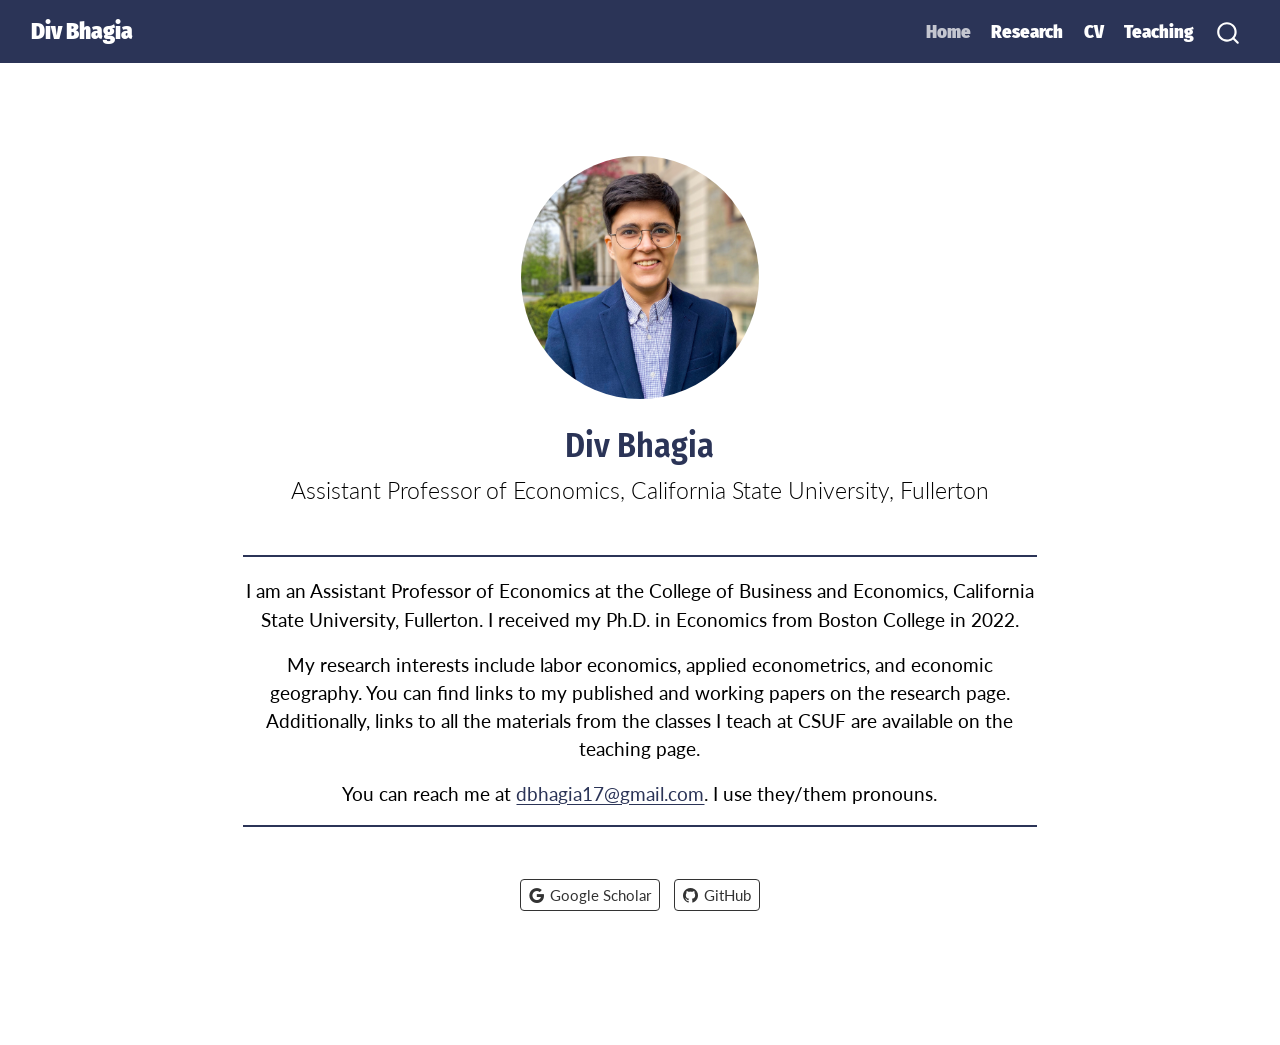
==== docs/index.html @ b054fe12 "updated with recent research" ====
<!DOCTYPE html>
<html xmlns="http://www.w3.org/1999/xhtml" lang="en" xml:lang="en"><head>

<meta charset="utf-8">
<meta name="generator" content="quarto-1.5.56">

<meta name="viewport" content="width=device-width, initial-scale=1.0, user-scalable=yes">


<title>Div Bhagia</title>
<style>
code{white-space: pre-wrap;}
span.smallcaps{font-variant: small-caps;}
div.columns{display: flex; gap: min(4vw, 1.5em);}
div.column{flex: auto; overflow-x: auto;}
div.hanging-indent{margin-left: 1.5em; text-indent: -1.5em;}
ul.task-list{list-style: none;}
ul.task-list li input[type="checkbox"] {
width: 0.8em;
margin: 0 0.8em 0.2em -1em;  vertical-align: middle;
}
</style>


<script>const headroomChanged = new CustomEvent("quarto-hrChanged", {
  detail: {},
  bubbles: true,
  cancelable: false,
  composed: false,
});

const announceDismiss = () => {
  const annEl = window.document.getElementById("quarto-announcement");
  if (annEl) {
    annEl.remove();

    const annId = annEl.getAttribute("data-announcement-id");
    window.localStorage.setItem(`quarto-announce-${annId}`, "true");
  }
};

const announceRegister = () => {
  const annEl = window.document.getElementById("quarto-announcement");
  if (annEl) {
    const annId = annEl.getAttribute("data-announcement-id");
    const isDismissed =
      window.localStorage.getItem(`quarto-announce-${annId}`) || false;
    if (isDismissed) {
      announceDismiss();
      return;
    } else {
      annEl.classList.remove("hidden");
    }

    const actionEl = annEl.querySelector(".quarto-announcement-action");
    if (actionEl) {
      actionEl.addEventListener("click", function (e) {
        e.preventDefault();
        // Hide the bar immediately
        announceDismiss();
      });
    }
  }
};

window.document.addEventListener("DOMContentLoaded", function () {
  let init = false;

  announceRegister();

  // Manage the back to top button, if one is present.
  let lastScrollTop = window.pageYOffset || document.documentElement.scrollTop;
  const scrollDownBuffer = 5;
  const scrollUpBuffer = 35;
  const btn = document.getElementById("quarto-back-to-top");
  const hideBackToTop = () => {
    btn.style.display = "none";
  };
  const showBackToTop = () => {
    btn.style.display = "inline-block";
  };
  if (btn) {
    window.document.addEventListener(
      "scroll",
      function () {
        const currentScrollTop =
          window.pageYOffset || document.documentElement.scrollTop;

        // Shows and hides the button 'intelligently' as the user scrolls
        if (currentScrollTop - scrollDownBuffer > lastScrollTop) {
          hideBackToTop();
          lastScrollTop = currentScrollTop <= 0 ? 0 : currentScrollTop;
        } else if (currentScrollTop < lastScrollTop - scrollUpBuffer) {
          showBackToTop();
          lastScrollTop = currentScrollTop <= 0 ? 0 : currentScrollTop;
        }

        // Show the button at the bottom, hides it at the top
        if (currentScrollTop <= 0) {
          hideBackToTop();
        } else if (
          window.innerHeight + currentScrollTop >=
          document.body.offsetHeight
        ) {
          showBackToTop();
        }
      },
      false
    );
  }

  function throttle(func, wait) {
    var timeout;
    return function () {
      const context = this;
      const args = arguments;
      const later = function () {
        clearTimeout(timeout);
        timeout = null;
        func.apply(context, args);
      };

      if (!timeout) {
        timeout = setTimeout(later, wait);
      }
    };
  }

  function headerOffset() {
    // Set an offset if there is are fixed top navbar
    const headerEl = window.document.querySelector("header.fixed-top");
    if (headerEl) {
      return headerEl.clientHeight;
    } else {
      return 0;
    }
  }

  function footerOffset() {
    const footerEl = window.document.querySelector("footer.footer");
    if (footerEl) {
      return footerEl.clientHeight;
    } else {
      return 0;
    }
  }

  function dashboardOffset() {
    const dashboardNavEl = window.document.getElementById(
      "quarto-dashboard-header"
    );
    if (dashboardNavEl !== null) {
      return dashboardNavEl.clientHeight;
    } else {
      return 0;
    }
  }

  function updateDocumentOffsetWithoutAnimation() {
    updateDocumentOffset(false);
  }

  function updateDocumentOffset(animated) {
    // set body offset
    const topOffset = headerOffset();
    const bodyOffset = topOffset + footerOffset() + dashboardOffset();
    const bodyEl = window.document.body;
    bodyEl.setAttribute("data-bs-offset", topOffset);
    bodyEl.style.paddingTop = topOffset + "px";

    // deal with sidebar offsets
    const sidebars = window.document.querySelectorAll(
      ".sidebar, .headroom-target"
    );
    sidebars.forEach((sidebar) => {
      if (!animated) {
        sidebar.classList.add("notransition");
        // Remove the no transition class after the animation has time to complete
        setTimeout(function () {
          sidebar.classList.remove("notransition");
        }, 201);
      }

      if (window.Headroom && sidebar.classList.contains("sidebar-unpinned")) {
        sidebar.style.top = "0";
        sidebar.style.maxHeight = "100vh";
      } else {
        sidebar.style.top = topOffset + "px";
        sidebar.style.maxHeight = "calc(100vh - " + topOffset + "px)";
      }
    });

    // allow space for footer
    const mainContainer = window.document.querySelector(".quarto-container");
    if (mainContainer) {
      mainContainer.style.minHeight = "calc(100vh - " + bodyOffset + "px)";
    }

    // link offset
    let linkStyle = window.document.querySelector("#quarto-target-style");
    if (!linkStyle) {
      linkStyle = window.document.createElement("style");
      linkStyle.setAttribute("id", "quarto-target-style");
      window.document.head.appendChild(linkStyle);
    }
    while (linkStyle.firstChild) {
      linkStyle.removeChild(linkStyle.firstChild);
    }
    if (topOffset > 0) {
      linkStyle.appendChild(
        window.document.createTextNode(`
      section:target::before {
        content: "";
        display: block;
        height: ${topOffset}px;
        margin: -${topOffset}px 0 0;
      }`)
      );
    }
    if (init) {
      window.dispatchEvent(headroomChanged);
    }
    init = true;
  }

  // initialize headroom
  var header = window.document.querySelector("#quarto-header");
  if (header && window.Headroom) {
    const headroom = new window.Headroom(header, {
      tolerance: 5,
      onPin: function () {
        const sidebars = window.document.querySelectorAll(
          ".sidebar, .headroom-target"
        );
        sidebars.forEach((sidebar) => {
          sidebar.classList.remove("sidebar-unpinned");
        });
        updateDocumentOffset();
      },
      onUnpin: function () {
        const sidebars = window.document.querySelectorAll(
          ".sidebar, .headroom-target"
        );
        sidebars.forEach((sidebar) => {
          sidebar.classList.add("sidebar-unpinned");
        });
        updateDocumentOffset();
      },
    });
    headroom.init();

    let frozen = false;
    window.quartoToggleHeadroom = function () {
      if (frozen) {
        headroom.unfreeze();
        frozen = false;
      } else {
        headroom.freeze();
        frozen = true;
      }
    };
  }

  window.addEventListener(
    "hashchange",
    function (e) {
      if (
        getComputedStyle(document.documentElement).scrollBehavior !== "smooth"
      ) {
        window.scrollTo(0, window.pageYOffset - headerOffset());
      }
    },
    false
  );

  // Observe size changed for the header
  const headerEl = window.document.querySelector("header.fixed-top");
  if (headerEl && window.ResizeObserver) {
    const observer = new window.ResizeObserver(() => {
      setTimeout(updateDocumentOffsetWithoutAnimation, 0);
    });
    observer.observe(headerEl, {
      attributes: true,
      childList: true,
      characterData: true,
    });
  } else {
    window.addEventListener(
      "resize",
      throttle(updateDocumentOffsetWithoutAnimation, 50)
    );
  }
  setTimeout(updateDocumentOffsetWithoutAnimation, 250);

  // fixup index.html links if we aren't on the filesystem
  if (window.location.protocol !== "file:") {
    const links = window.document.querySelectorAll("a");
    for (let i = 0; i < links.length; i++) {
      if (links[i].href) {
        links[i].dataset.originalHref = links[i].href;
        links[i].href = links[i].href.replace(/\/index\.html/, "/");
      }
    }

    // Fixup any sharing links that require urls
    // Append url to any sharing urls
    const sharingLinks = window.document.querySelectorAll(
      "a.sidebar-tools-main-item, a.quarto-navigation-tool, a.quarto-navbar-tools, a.quarto-navbar-tools-item"
    );
    for (let i = 0; i < sharingLinks.length; i++) {
      const sharingLink = sharingLinks[i];
      const href = sharingLink.getAttribute("href");
      if (href) {
        sharingLink.setAttribute(
          "href",
          href.replace("|url|", window.location.href)
        );
      }
    }

    // Scroll the active navigation item into view, if necessary
    const navSidebar = window.document.querySelector("nav#quarto-sidebar");
    if (navSidebar) {
      // Find the active item
      const activeItem = navSidebar.querySelector("li.sidebar-item a.active");
      if (activeItem) {
        // Wait for the scroll height and height to resolve by observing size changes on the
        // nav element that is scrollable
        const resizeObserver = new ResizeObserver((_entries) => {
          // The bottom of the element
          const elBottom = activeItem.offsetTop;
          const viewBottom = navSidebar.scrollTop + navSidebar.clientHeight;

          // The element height and scroll height are the same, then we are still loading
          if (viewBottom !== navSidebar.scrollHeight) {
            // Determine if the item isn't visible and scroll to it
            if (elBottom >= viewBottom) {
              navSidebar.scrollTop = elBottom;
            }

            // stop observing now since we've completed the scroll
            resizeObserver.unobserve(navSidebar);
          }
        });
        resizeObserver.observe(navSidebar);
      }
    }
  }
});
</script>
<script>/*!
 * clipboard.js v2.0.11
 * https://clipboardjs.com/
 *
 * Licensed MIT © Zeno Rocha
 */
!function(t,e){"object"==typeof exports&&"object"==typeof module?module.exports=e():"function"==typeof define&&define.amd?define([],e):"object"==typeof exports?exports.ClipboardJS=e():t.ClipboardJS=e()}(this,function(){return n={686:function(t,e,n){"use strict";n.d(e,{default:function(){return b}});var e=n(279),i=n.n(e),e=n(370),u=n.n(e),e=n(817),r=n.n(e);function c(t){try{return document.execCommand(t)}catch(t){return}}var a=function(t){t=r()(t);return c("cut"),t};function o(t,e){var n,o,t=(n=t,o="rtl"===document.documentElement.getAttribute("dir"),(t=document.createElement("textarea")).style.fontSize="12pt",t.style.border="0",t.style.padding="0",t.style.margin="0",t.style.position="absolute",t.style[o?"right":"left"]="-9999px",o=window.pageYOffset||document.documentElement.scrollTop,t.style.top="".concat(o,"px"),t.setAttribute("readonly",""),t.value=n,t);return e.container.appendChild(t),e=r()(t),c("copy"),t.remove(),e}var f=function(t){var e=1<arguments.length&&void 0!==arguments[1]?arguments[1]:{container:document.body},n="";return"string"==typeof t?n=o(t,e):t instanceof HTMLInputElement&&!["text","search","url","tel","password"].includes(null==t?void 0:t.type)?n=o(t.value,e):(n=r()(t),c("copy")),n};function l(t){return(l="function"==typeof Symbol&&"symbol"==typeof Symbol.iterator?function(t){return typeof t}:function(t){return t&&"function"==typeof Symbol&&t.constructor===Symbol&&t!==Symbol.prototype?"symbol":typeof t})(t)}var s=function(){var t=0<arguments.length&&void 0!==arguments[0]?arguments[0]:{},e=t.action,n=void 0===e?"copy":e,o=t.container,e=t.target,t=t.text;if("copy"!==n&&"cut"!==n)throw new Error('Invalid "action" value, use either "copy" or "cut"');if(void 0!==e){if(!e||"object"!==l(e)||1!==e.nodeType)throw new Error('Invalid "target" value, use a valid Element');if("copy"===n&&e.hasAttribute("disabled"))throw new Error('Invalid "target" attribute. Please use "readonly" instead of "disabled" attribute');if("cut"===n&&(e.hasAttribute("readonly")||e.hasAttribute("disabled")))throw new Error('Invalid "target" attribute. You can\'t cut text from elements with "readonly" or "disabled" attributes')}return t?f(t,{container:o}):e?"cut"===n?a(e):f(e,{container:o}):void 0};function p(t){return(p="function"==typeof Symbol&&"symbol"==typeof Symbol.iterator?function(t){return typeof t}:function(t){return t&&"function"==typeof Symbol&&t.constructor===Symbol&&t!==Symbol.prototype?"symbol":typeof t})(t)}function d(t,e){for(var n=0;n<e.length;n++){var o=e[n];o.enumerable=o.enumerable||!1,o.configurable=!0,"value"in o&&(o.writable=!0),Object.defineProperty(t,o.key,o)}}function y(t,e){return(y=Object.setPrototypeOf||function(t,e){return t.__proto__=e,t})(t,e)}function h(n){var o=function(){if("undefined"==typeof Reflect||!Reflect.construct)return!1;if(Reflect.construct.sham)return!1;if("function"==typeof Proxy)return!0;try{return Date.prototype.toString.call(Reflect.construct(Date,[],function(){})),!0}catch(t){return!1}}();return function(){var t,e=v(n);return t=o?(t=v(this).constructor,Reflect.construct(e,arguments,t)):e.apply(this,arguments),e=this,!(t=t)||"object"!==p(t)&&"function"!=typeof t?function(t){if(void 0!==t)return t;throw new ReferenceError("this hasn't been initialised - super() hasn't been called")}(e):t}}function v(t){return(v=Object.setPrototypeOf?Object.getPrototypeOf:function(t){return t.__proto__||Object.getPrototypeOf(t)})(t)}function m(t,e){t="data-clipboard-".concat(t);if(e.hasAttribute(t))return e.getAttribute(t)}var b=function(){!function(t,e){if("function"!=typeof e&&null!==e)throw new TypeError("Super expression must either be null or a function");t.prototype=Object.create(e&&e.prototype,{constructor:{value:t,writable:!0,configurable:!0}}),e&&y(t,e)}(r,i());var t,e,n,o=h(r);function r(t,e){var n;return function(t){if(!(t instanceof r))throw new TypeError("Cannot call a class as a function")}(this),(n=o.call(this)).resolveOptions(e),n.listenClick(t),n}return t=r,n=[{key:"copy",value:function(t){var e=1<arguments.length&&void 0!==arguments[1]?arguments[1]:{container:document.body};return f(t,e)}},{key:"cut",value:function(t){return a(t)}},{key:"isSupported",value:function(){var t=0<arguments.length&&void 0!==arguments[0]?arguments[0]:["copy","cut"],t="string"==typeof t?[t]:t,e=!!document.queryCommandSupported;return t.forEach(function(t){e=e&&!!document.queryCommandSupported(t)}),e}}],(e=[{key:"resolveOptions",value:function(){var t=0<arguments.length&&void 0!==arguments[0]?arguments[0]:{};this.action="function"==typeof t.action?t.action:this.defaultAction,this.target="function"==typeof t.target?t.target:this.defaultTarget,this.text="function"==typeof t.text?t.text:this.defaultText,this.container="object"===p(t.container)?t.container:document.body}},{key:"listenClick",value:function(t){var e=this;this.listener=u()(t,"click",function(t){return e.onClick(t)})}},{key:"onClick",value:function(t){var e=t.delegateTarget||t.currentTarget,n=this.action(e)||"copy",t=s({action:n,container:this.container,target:this.target(e),text:this.text(e)});this.emit(t?"success":"error",{action:n,text:t,trigger:e,clearSelection:function(){e&&e.focus(),window.getSelection().removeAllRanges()}})}},{key:"defaultAction",value:function(t){return m("action",t)}},{key:"defaultTarget",value:function(t){t=m("target",t);if(t)return document.querySelector(t)}},{key:"defaultText",value:function(t){return m("text",t)}},{key:"destroy",value:function(){this.listener.destroy()}}])&&d(t.prototype,e),n&&d(t,n),r}()},828:function(t){var e;"undefined"==typeof Element||Element.prototype.matches||((e=Element.prototype).matches=e.matchesSelector||e.mozMatchesSelector||e.msMatchesSelector||e.oMatchesSelector||e.webkitMatchesSelector),t.exports=function(t,e){for(;t&&9!==t.nodeType;){if("function"==typeof t.matches&&t.matches(e))return t;t=t.parentNode}}},438:function(t,e,n){var u=n(828);function i(t,e,n,o,r){var i=function(e,n,t,o){return function(t){t.delegateTarget=u(t.target,n),t.delegateTarget&&o.call(e,t)}}.apply(this,arguments);return t.addEventListener(n,i,r),{destroy:function(){t.removeEventListener(n,i,r)}}}t.exports=function(t,e,n,o,r){return"function"==typeof t.addEventListener?i.apply(null,arguments):"function"==typeof n?i.bind(null,document).apply(null,arguments):("string"==typeof t&&(t=document.querySelectorAll(t)),Array.prototype.map.call(t,function(t){return i(t,e,n,o,r)}))}},879:function(t,n){n.node=function(t){return void 0!==t&&t instanceof HTMLElement&&1===t.nodeType},n.nodeList=function(t){var e=Object.prototype.toString.call(t);return void 0!==t&&("[object NodeList]"===e||"[object HTMLCollection]"===e)&&"length"in t&&(0===t.length||n.node(t[0]))},n.string=function(t){return"string"==typeof t||t instanceof String},n.fn=function(t){return"[object Function]"===Object.prototype.toString.call(t)}},370:function(t,e,n){var f=n(879),l=n(438);t.exports=function(t,e,n){if(!t&&!e&&!n)throw new Error("Missing required arguments");if(!f.string(e))throw new TypeError("Second argument must be a String");if(!f.fn(n))throw new TypeError("Third argument must be a Function");if(f.node(t))return c=e,a=n,(u=t).addEventListener(c,a),{destroy:function(){u.removeEventListener(c,a)}};if(f.nodeList(t))return o=t,r=e,i=n,Array.prototype.forEach.call(o,function(t){t.addEventListener(r,i)}),{destroy:function(){Array.prototype.forEach.call(o,function(t){t.removeEventListener(r,i)})}};if(f.string(t))return t=t,e=e,n=n,l(document.body,t,e,n);throw new TypeError("First argument must be a String, HTMLElement, HTMLCollection, or NodeList");var o,r,i,u,c,a}},817:function(t){t.exports=function(t){var e,n="SELECT"===t.nodeName?(t.focus(),t.value):"INPUT"===t.nodeName||"TEXTAREA"===t.nodeName?((e=t.hasAttribute("readonly"))||t.setAttribute("readonly",""),t.select(),t.setSelectionRange(0,t.value.length),e||t.removeAttribute("readonly"),t.value):(t.hasAttribute("contenteditable")&&t.focus(),n=window.getSelection(),(e=document.createRange()).selectNodeContents(t),n.removeAllRanges(),n.addRange(e),n.toString());return n}},279:function(t){function e(){}e.prototype={on:function(t,e,n){var o=this.e||(this.e={});return(o[t]||(o[t]=[])).push({fn:e,ctx:n}),this},once:function(t,e,n){var o=this;function r(){o.off(t,r),e.apply(n,arguments)}return r._=e,this.on(t,r,n)},emit:function(t){for(var e=[].slice.call(arguments,1),n=((this.e||(this.e={}))[t]||[]).slice(),o=0,r=n.length;o<r;o++)n[o].fn.apply(n[o].ctx,e);return this},off:function(t,e){var n=this.e||(this.e={}),o=n[t],r=[];if(o&&e)for(var i=0,u=o.length;i<u;i++)o[i].fn!==e&&o[i].fn._!==e&&r.push(o[i]);return r.length?n[t]=r:delete n[t],this}},t.exports=e,t.exports.TinyEmitter=e}},r={},o.n=function(t){var e=t&&t.__esModule?function(){return t.default}:function(){return t};return o.d(e,{a:e}),e},o.d=function(t,e){for(var n in e)o.o(e,n)&&!o.o(t,n)&&Object.defineProperty(t,n,{enumerable:!0,get:e[n]})},o.o=function(t,e){return Object.prototype.hasOwnProperty.call(t,e)},o(686).default;function o(t){if(r[t])return r[t].exports;var e=r[t]={exports:{}};return n[t](e,e.exports,o),e.exports}var n,r});</script>
<script>/*! @algolia/autocomplete-js 1.11.1 | MIT License | © Algolia, Inc. and contributors | https://github.com/algolia/autocomplete */
!function(e,t){"object"==typeof exports&&"undefined"!=typeof module?t(exports):"function"==typeof define&&define.amd?define(["exports"],t):t((e="undefined"!=typeof globalThis?globalThis:e||self)["@algolia/autocomplete-js"]={})}(this,(function(e){"use strict";function t(e,t){var n=Object.keys(e);if(Object.getOwnPropertySymbols){var r=Object.getOwnPropertySymbols(e);t&&(r=r.filter((function(t){return Object.getOwnPropertyDescriptor(e,t).enumerable}))),n.push.apply(n,r)}return n}function n(e){for(var n=1;n<arguments.length;n++){var r=null!=arguments[n]?arguments[n]:{};n%2?t(Object(r),!0).forEach((function(t){o(e,t,r[t])})):Object.getOwnPropertyDescriptors?Object.defineProperties(e,Object.getOwnPropertyDescriptors(r)):t(Object(r)).forEach((function(t){Object.defineProperty(e,t,Object.getOwnPropertyDescriptor(r,t))}))}return e}function r(e){return r="function"==typeof Symbol&&"symbol"==typeof Symbol.iterator?function(e){return typeof e}:function(e){return e&&"function"==typeof Symbol&&e.constructor===Symbol&&e!==Symbol.prototype?"symbol":typeof e},r(e)}function o(e,t,n){return(t=function(e){var t=function(e,t){if("object"!=typeof e||null===e)return e;var n=e[Symbol.toPrimitive];if(void 0!==n){var r=n.call(e,t||"default");if("object"!=typeof r)return r;throw new TypeError("@@toPrimitive must return a primitive value.")}return("string"===t?String:Number)(e)}(e,"string");return"symbol"==typeof t?t:String(t)}(t))in e?Object.defineProperty(e,t,{value:n,enumerable:!0,configurable:!0,writable:!0}):e[t]=n,e}function i(){return i=Object.assign?Object.assign.bind():function(e){for(var t=1;t<arguments.length;t++){var n=arguments[t];for(var r in n)Object.prototype.hasOwnProperty.call(n,r)&&(e[r]=n[r])}return e},i.apply(this,arguments)}function u(e,t){if(null==e)return{};var n,r,o=function(e,t){if(null==e)return{};var n,r,o={},i=Object.keys(e);for(r=0;r<i.length;r++)n=i[r],t.indexOf(n)>=0||(o[n]=e[n]);return o}(e,t);if(Object.getOwnPropertySymbols){var i=Object.getOwnPropertySymbols(e);for(r=0;r<i.length;r++)n=i[r],t.indexOf(n)>=0||Object.prototype.propertyIsEnumerable.call(e,n)&&(o[n]=e[n])}return o}function a(e,t){return function(e){if(Array.isArray(e))return e}(e)||function(e,t){var n=null==e?null:"undefined"!=typeof Symbol&&e[Symbol.iterator]||e["@@iterator"];if(null!=n){var r,o,i,u,a=[],l=!0,c=!1;try{if(i=(n=n.call(e)).next,0===t){if(Object(n)!==n)return;l=!1}else for(;!(l=(r=i.call(n)).done)&&(a.push(r.value),a.length!==t);l=!0);}catch(e){c=!0,o=e}finally{try{if(!l&&null!=n.return&&(u=n.return(),Object(u)!==u))return}finally{if(c)throw o}}return a}}(e,t)||c(e,t)||function(){throw new TypeError("Invalid attempt to destructure non-iterable instance.\nIn order to be iterable, non-array objects must have a [Symbol.iterator]() method.")}()}function l(e){return function(e){if(Array.isArray(e))return s(e)}(e)||function(e){if("undefined"!=typeof Symbol&&null!=e[Symbol.iterator]||null!=e["@@iterator"])return Array.from(e)}(e)||c(e)||function(){throw new TypeError("Invalid attempt to spread non-iterable instance.\nIn order to be iterable, non-array objects must have a [Symbol.iterator]() method.")}()}function c(e,t){if(e){if("string"==typeof e)return s(e,t);var n=Object.prototype.toString.call(e).slice(8,-1);return"Object"===n&&e.constructor&&(n=e.constructor.name),"Map"===n||"Set"===n?Array.from(e):"Arguments"===n||/^(?:Ui|I)nt(?:8|16|32)(?:Clamped)?Array$/.test(n)?s(e,t):void 0}}function s(e,t){(null==t||t>e.length)&&(t=e.length);for(var n=0,r=new Array(t);n<t;n++)r[n]=e[n];return r}function f(e){return{current:e}}function p(e,t){var n=void 0;return function(){for(var r=arguments.length,o=new Array(r),i=0;i<r;i++)o[i]=arguments[i];n&&clearTimeout(n),n=setTimeout((function(){return e.apply(void 0,o)}),t)}}function m(e){return e.reduce((function(e,t){return e.concat(t)}),[])}var v=0;function d(){return"autocomplete-".concat(v++)}function y(e,t){return t.reduce((function(e,t){return e&&e[t]}),e)}function b(e){return 0===e.collections.length?0:e.collections.reduce((function(e,t){return e+t.items.length}),0)}function g(e){return e!==Object(e)}function h(e,t){if(e===t)return!0;if(g(e)||g(t)||"function"==typeof e||"function"==typeof t)return e===t;if(Object.keys(e).length!==Object.keys(t).length)return!1;for(var n=0,r=Object.keys(e);n<r.length;n++){var o=r[n];if(!(o in t))return!1;if(!h(e[o],t[o]))return!1}return!0}var O=function(){};var _="1.11.1",S=[{segment:"autocomplete-core",version:_}];function j(e){var t=e.item,n=e.items,r=void 0===n?[]:n;return{index:t.__autocomplete_indexName,items:[t],positions:[1+r.findIndex((function(e){return e.objectID===t.objectID}))],queryID:t.__autocomplete_queryID,algoliaSource:["autocomplete"]}}function P(e,t){return function(e){if(Array.isArray(e))return e}(e)||function(e,t){var n=null==e?null:"undefined"!=typeof Symbol&&e[Symbol.iterator]||e["@@iterator"];if(null!=n){var r,o,i,u,a=[],l=!0,c=!1;try{if(i=(n=n.call(e)).next,0===t){if(Object(n)!==n)return;l=!1}else for(;!(l=(r=i.call(n)).done)&&(a.push(r.value),a.length!==t);l=!0);}catch(e){c=!0,o=e}finally{try{if(!l&&null!=n.return&&(u=n.return(),Object(u)!==u))return}finally{if(c)throw o}}return a}}(e,t)||function(e,t){if(!e)return;if("string"==typeof e)return w(e,t);var n=Object.prototype.toString.call(e).slice(8,-1);"Object"===n&&e.constructor&&(n=e.constructor.name);if("Map"===n||"Set"===n)return Array.from(e);if("Arguments"===n||/^(?:Ui|I)nt(?:8|16|32)(?:Clamped)?Array$/.test(n))return w(e,t)}(e,t)||function(){throw new TypeError("Invalid attempt to destructure non-iterable instance.\nIn order to be iterable, non-array objects must have a [Symbol.iterator]() method.")}()}function w(e,t){(null==t||t>e.length)&&(t=e.length);for(var n=0,r=new Array(t);n<t;n++)r[n]=e[n];return r}var I=["items"],A=["items"];function E(e){return E="function"==typeof Symbol&&"symbol"==typeof Symbol.iterator?function(e){return typeof e}:function(e){return e&&"function"==typeof Symbol&&e.constructor===Symbol&&e!==Symbol.prototype?"symbol":typeof e},E(e)}function D(e){return function(e){if(Array.isArray(e))return C(e)}(e)||function(e){if("undefined"!=typeof Symbol&&null!=e[Symbol.iterator]||null!=e["@@iterator"])return Array.from(e)}(e)||function(e,t){if(!e)return;if("string"==typeof e)return C(e,t);var n=Object.prototype.toString.call(e).slice(8,-1);"Object"===n&&e.constructor&&(n=e.constructor.name);if("Map"===n||"Set"===n)return Array.from(e);if("Arguments"===n||/^(?:Ui|I)nt(?:8|16|32)(?:Clamped)?Array$/.test(n))return C(e,t)}(e)||function(){throw new TypeError("Invalid attempt to spread non-iterable instance.\nIn order to be iterable, non-array objects must have a [Symbol.iterator]() method.")}()}function C(e,t){(null==t||t>e.length)&&(t=e.length);for(var n=0,r=new Array(t);n<t;n++)r[n]=e[n];return r}function k(e,t){if(null==e)return{};var n,r,o=function(e,t){if(null==e)return{};var n,r,o={},i=Object.keys(e);for(r=0;r<i.length;r++)n=i[r],t.indexOf(n)>=0||(o[n]=e[n]);return o}(e,t);if(Object.getOwnPropertySymbols){var i=Object.getOwnPropertySymbols(e);for(r=0;r<i.length;r++)n=i[r],t.indexOf(n)>=0||Object.prototype.propertyIsEnumerable.call(e,n)&&(o[n]=e[n])}return o}function x(e,t){var n=Object.keys(e);if(Object.getOwnPropertySymbols){var r=Object.getOwnPropertySymbols(e);t&&(r=r.filter((function(t){return Object.getOwnPropertyDescriptor(e,t).enumerable}))),n.push.apply(n,r)}return n}function N(e){for(var t=1;t<arguments.length;t++){var n=null!=arguments[t]?arguments[t]:{};t%2?x(Object(n),!0).forEach((function(t){T(e,t,n[t])})):Object.getOwnPropertyDescriptors?Object.defineProperties(e,Object.getOwnPropertyDescriptors(n)):x(Object(n)).forEach((function(t){Object.defineProperty(e,t,Object.getOwnPropertyDescriptor(n,t))}))}return e}function T(e,t,n){return(t=function(e){var t=function(e,t){if("object"!==E(e)||null===e)return e;var n=e[Symbol.toPrimitive];if(void 0!==n){var r=n.call(e,t||"default");if("object"!==E(r))return r;throw new TypeError("@@toPrimitive must return a primitive value.")}return("string"===t?String:Number)(e)}(e,"string");return"symbol"===E(t)?t:String(t)}(t))in e?Object.defineProperty(e,t,{value:n,enumerable:!0,configurable:!0,writable:!0}):e[t]=n,e}function q(e){for(var t=arguments.length>1&&void 0!==arguments[1]?arguments[1]:20,n=[],r=0;r<e.objectIDs.length;r+=t)n.push(N(N({},e),{},{objectIDs:e.objectIDs.slice(r,r+t)}));return n}function B(e){return e.map((function(e){var t=e.items,n=k(e,I);return N(N({},n),{},{objectIDs:(null==t?void 0:t.map((function(e){return e.objectID})))||n.objectIDs})}))}function R(e){var t,n,r,o=(t=P((e.version||"").split(".").map(Number),2),n=t[0],r=t[1],n>=3||2===n&&r>=4||1===n&&r>=10);function i(t,n,r){if(o&&void 0!==r){var i=r[0].__autocomplete_algoliaCredentials,u={"X-Algolia-Application-Id":i.appId,"X-Algolia-API-Key":i.apiKey};e.apply(void 0,[t].concat(D(n),[{headers:u}]))}else e.apply(void 0,[t].concat(D(n)))}return{init:function(t,n){e("init",{appId:t,apiKey:n})},setUserToken:function(t){e("setUserToken",t)},clickedObjectIDsAfterSearch:function(){for(var e=arguments.length,t=new Array(e),n=0;n<e;n++)t[n]=arguments[n];t.length>0&&i("clickedObjectIDsAfterSearch",B(t),t[0].items)},clickedObjectIDs:function(){for(var e=arguments.length,t=new Array(e),n=0;n<e;n++)t[n]=arguments[n];t.length>0&&i("clickedObjectIDs",B(t),t[0].items)},clickedFilters:function(){for(var t=arguments.length,n=new Array(t),r=0;r<t;r++)n[r]=arguments[r];n.length>0&&e.apply(void 0,["clickedFilters"].concat(n))},convertedObjectIDsAfterSearch:function(){for(var e=arguments.length,t=new Array(e),n=0;n<e;n++)t[n]=arguments[n];t.length>0&&i("convertedObjectIDsAfterSearch",B(t),t[0].items)},convertedObjectIDs:function(){for(var e=arguments.length,t=new Array(e),n=0;n<e;n++)t[n]=arguments[n];t.length>0&&i("convertedObjectIDs",B(t),t[0].items)},convertedFilters:function(){for(var t=arguments.length,n=new Array(t),r=0;r<t;r++)n[r]=arguments[r];n.length>0&&e.apply(void 0,["convertedFilters"].concat(n))},viewedObjectIDs:function(){for(var e=arguments.length,t=new Array(e),n=0;n<e;n++)t[n]=arguments[n];t.length>0&&t.reduce((function(e,t){var n=t.items,r=k(t,A);return[].concat(D(e),D(q(N(N({},r),{},{objectIDs:(null==n?void 0:n.map((function(e){return e.objectID})))||r.objectIDs})).map((function(e){return{items:n,payload:e}}))))}),[]).forEach((function(e){var t=e.items;return i("viewedObjectIDs",[e.payload],t)}))},viewedFilters:function(){for(var t=arguments.length,n=new Array(t),r=0;r<t;r++)n[r]=arguments[r];n.length>0&&e.apply(void 0,["viewedFilters"].concat(n))}}}function F(e){var t=e.items.reduce((function(e,t){var n;return e[t.__autocomplete_indexName]=(null!==(n=e[t.__autocomplete_indexName])&&void 0!==n?n:[]).concat(t),e}),{});return Object.keys(t).map((function(e){return{index:e,items:t[e],algoliaSource:["autocomplete"]}}))}function L(e){return e.objectID&&e.__autocomplete_indexName&&e.__autocomplete_queryID}function U(e){return U="function"==typeof Symbol&&"symbol"==typeof Symbol.iterator?function(e){return typeof e}:function(e){return e&&"function"==typeof Symbol&&e.constructor===Symbol&&e!==Symbol.prototype?"symbol":typeof e},U(e)}function M(e){return function(e){if(Array.isArray(e))return H(e)}(e)||function(e){if("undefined"!=typeof Symbol&&null!=e[Symbol.iterator]||null!=e["@@iterator"])return Array.from(e)}(e)||function(e,t){if(!e)return;if("string"==typeof e)return H(e,t);var n=Object.prototype.toString.call(e).slice(8,-1);"Object"===n&&e.constructor&&(n=e.constructor.name);if("Map"===n||"Set"===n)return Array.from(e);if("Arguments"===n||/^(?:Ui|I)nt(?:8|16|32)(?:Clamped)?Array$/.test(n))return H(e,t)}(e)||function(){throw new TypeError("Invalid attempt to spread non-iterable instance.\nIn order to be iterable, non-array objects must have a [Symbol.iterator]() method.")}()}function H(e,t){(null==t||t>e.length)&&(t=e.length);for(var n=0,r=new Array(t);n<t;n++)r[n]=e[n];return r}function V(e,t){var n=Object.keys(e);if(Object.getOwnPropertySymbols){var r=Object.getOwnPropertySymbols(e);t&&(r=r.filter((function(t){return Object.getOwnPropertyDescriptor(e,t).enumerable}))),n.push.apply(n,r)}return n}function W(e){for(var t=1;t<arguments.length;t++){var n=null!=arguments[t]?arguments[t]:{};t%2?V(Object(n),!0).forEach((function(t){K(e,t,n[t])})):Object.getOwnPropertyDescriptors?Object.defineProperties(e,Object.getOwnPropertyDescriptors(n)):V(Object(n)).forEach((function(t){Object.defineProperty(e,t,Object.getOwnPropertyDescriptor(n,t))}))}return e}function K(e,t,n){return(t=function(e){var t=function(e,t){if("object"!==U(e)||null===e)return e;var n=e[Symbol.toPrimitive];if(void 0!==n){var r=n.call(e,t||"default");if("object"!==U(r))return r;throw new TypeError("@@toPrimitive must return a primitive value.")}return("string"===t?String:Number)(e)}(e,"string");return"symbol"===U(t)?t:String(t)}(t))in e?Object.defineProperty(e,t,{value:n,enumerable:!0,configurable:!0,writable:!0}):e[t]=n,e}var Q="2.6.0",$="https://cdn.jsdelivr.net/npm/search-insights@".concat(Q,"/dist/search-insights.min.js"),z=p((function(e){var t=e.onItemsChange,n=e.items,r=e.insights,o=e.state;t({insights:r,insightsEvents:F({items:n}).map((function(e){return W({eventName:"Items Viewed"},e)})),state:o})}),400);function G(e){var t=function(e){return W({onItemsChange:function(e){var t=e.insights,n=e.insightsEvents;t.viewedObjectIDs.apply(t,M(n.map((function(e){return W(W({},e),{},{algoliaSource:[].concat(M(e.algoliaSource||[]),["autocomplete-internal"])})}))))},onSelect:function(e){var t=e.insights,n=e.insightsEvents;t.clickedObjectIDsAfterSearch.apply(t,M(n.map((function(e){return W(W({},e),{},{algoliaSource:[].concat(M(e.algoliaSource||[]),["autocomplete-internal"])})}))))},onActive:O},e)}(e),n=t.insightsClient,r=t.onItemsChange,o=t.onSelect,i=t.onActive,u=n;n||function(e){if("undefined"!=typeof window)e({window:window})}((function(e){var t=e.window,n=t.AlgoliaAnalyticsObject||"aa";"string"==typeof n&&(u=t[n]),u||(t.AlgoliaAnalyticsObject=n,t[n]||(t[n]=function(){t[n].queue||(t[n].queue=[]);for(var e=arguments.length,r=new Array(e),o=0;o<e;o++)r[o]=arguments[o];t[n].queue.push(r)}),t[n].version=Q,u=t[n],function(e){var t="[Autocomplete]: Could not load search-insights.js. Please load it manually following https://alg.li/insights-autocomplete";try{var n=e.document.createElement("script");n.async=!0,n.src=$,n.onerror=function(){console.error(t)},document.body.appendChild(n)}catch(e){console.error(t)}}(t))}));var a=R(u),l=f([]),c=p((function(e){var t=e.state;if(t.isOpen){var n=t.collections.reduce((function(e,t){return[].concat(M(e),M(t.items))}),[]).filter(L);h(l.current.map((function(e){return e.objectID})),n.map((function(e){return e.objectID})))||(l.current=n,n.length>0&&z({onItemsChange:r,items:n,insights:a,state:t}))}}),0);return{name:"aa.algoliaInsightsPlugin",subscribe:function(e){var t=e.setContext,n=e.onSelect,r=e.onActive;function l(e){t({algoliaInsightsPlugin:{__algoliaSearchParameters:W({clickAnalytics:!0},e?{userToken:e}:{}),insights:a}})}u("addAlgoliaAgent","insights-plugin"),l(),u("onUserTokenChange",l),u("getUserToken",null,(function(e,t){l(t)})),n((function(e){var t=e.item,n=e.state,r=e.event,i=e.source;L(t)&&o({state:n,event:r,insights:a,item:t,insightsEvents:[W({eventName:"Item Selected"},j({item:t,items:i.getItems().filter(L)}))]})})),r((function(e){var t=e.item,n=e.source,r=e.state,o=e.event;L(t)&&i({state:r,event:o,insights:a,item:t,insightsEvents:[W({eventName:"Item Active"},j({item:t,items:n.getItems().filter(L)}))]})}))},onStateChange:function(e){var t=e.state;c({state:t})},__autocomplete_pluginOptions:e}}function J(e,t){var n=t;return{then:function(t,r){return J(e.then(Y(t,n,e),Y(r,n,e)),n)},catch:function(t){return J(e.catch(Y(t,n,e)),n)},finally:function(t){return t&&n.onCancelList.push(t),J(e.finally(Y(t&&function(){return n.onCancelList=[],t()},n,e)),n)},cancel:function(){n.isCanceled=!0;var e=n.onCancelList;n.onCancelList=[],e.forEach((function(e){e()}))},isCanceled:function(){return!0===n.isCanceled}}}function X(e){return J(e,{isCanceled:!1,onCancelList:[]})}function Y(e,t,n){return e?function(n){return t.isCanceled?n:e(n)}:n}function Z(e,t,n,r){if(!n)return null;if(e<0&&(null===t||null!==r&&0===t))return n+e;var o=(null===t?-1:t)+e;return o<=-1||o>=n?null===r?null:0:o}function ee(e,t){var n=Object.keys(e);if(Object.getOwnPropertySymbols){var r=Object.getOwnPropertySymbols(e);t&&(r=r.filter((function(t){return Object.getOwnPropertyDescriptor(e,t).enumerable}))),n.push.apply(n,r)}return n}function te(e){for(var t=1;t<arguments.length;t++){var n=null!=arguments[t]?arguments[t]:{};t%2?ee(Object(n),!0).forEach((function(t){ne(e,t,n[t])})):Object.getOwnPropertyDescriptors?Object.defineProperties(e,Object.getOwnPropertyDescriptors(n)):ee(Object(n)).forEach((function(t){Object.defineProperty(e,t,Object.getOwnPropertyDescriptor(n,t))}))}return e}function ne(e,t,n){return(t=function(e){var t=function(e,t){if("object"!==re(e)||null===e)return e;var n=e[Symbol.toPrimitive];if(void 0!==n){var r=n.call(e,t||"default");if("object"!==re(r))return r;throw new TypeError("@@toPrimitive must return a primitive value.")}return("string"===t?String:Number)(e)}(e,"string");return"symbol"===re(t)?t:String(t)}(t))in e?Object.defineProperty(e,t,{value:n,enumerable:!0,configurable:!0,writable:!0}):e[t]=n,e}function re(e){return re="function"==typeof Symbol&&"symbol"==typeof Symbol.iterator?function(e){return typeof e}:function(e){return e&&"function"==typeof Symbol&&e.constructor===Symbol&&e!==Symbol.prototype?"symbol":typeof e},re(e)}function oe(e){var t=function(e){var t=e.collections.map((function(e){return e.items.length})).reduce((function(e,t,n){var r=(e[n-1]||0)+t;return e.push(r),e}),[]).reduce((function(t,n){return n<=e.activeItemId?t+1:t}),0);return e.collections[t]}(e);if(!t)return null;var n=t.items[function(e){for(var t=e.state,n=e.collection,r=!1,o=0,i=0;!1===r;){var u=t.collections[o];if(u===n){r=!0;break}i+=u.items.length,o++}return t.activeItemId-i}({state:e,collection:t})],r=t.source;return{item:n,itemInputValue:r.getItemInputValue({item:n,state:e}),itemUrl:r.getItemUrl({item:n,state:e}),source:r}}function ie(e,t,n){return[e,null==n?void 0:n.sourceId,t].filter(Boolean).join("-").replace(/\s/g,"")}var ue=/((gt|sm)-|galaxy nexus)|samsung[- ]|samsungbrowser/i;function ae(e){return ae="function"==typeof Symbol&&"symbol"==typeof Symbol.iterator?function(e){return typeof e}:function(e){return e&&"function"==typeof Symbol&&e.constructor===Symbol&&e!==Symbol.prototype?"symbol":typeof e},ae(e)}function le(e,t){var n=Object.keys(e);if(Object.getOwnPropertySymbols){var r=Object.getOwnPropertySymbols(e);t&&(r=r.filter((function(t){return Object.getOwnPropertyDescriptor(e,t).enumerable}))),n.push.apply(n,r)}return n}function ce(e,t,n){return(t=function(e){var t=function(e,t){if("object"!==ae(e)||null===e)return e;var n=e[Symbol.toPrimitive];if(void 0!==n){var r=n.call(e,t||"default");if("object"!==ae(r))return r;throw new TypeError("@@toPrimitive must return a primitive value.")}return("string"===t?String:Number)(e)}(e,"string");return"symbol"===ae(t)?t:String(t)}(t))in e?Object.defineProperty(e,t,{value:n,enumerable:!0,configurable:!0,writable:!0}):e[t]=n,e}function se(e,t,n){var r,o=t.initialState;return{getState:function(){return o},dispatch:function(r,i){var u=function(e){for(var t=1;t<arguments.length;t++){var n=null!=arguments[t]?arguments[t]:{};t%2?le(Object(n),!0).forEach((function(t){ce(e,t,n[t])})):Object.getOwnPropertyDescriptors?Object.defineProperties(e,Object.getOwnPropertyDescriptors(n)):le(Object(n)).forEach((function(t){Object.defineProperty(e,t,Object.getOwnPropertyDescriptor(n,t))}))}return e}({},o);o=e(o,{type:r,props:t,payload:i}),n({state:o,prevState:u})},pendingRequests:(r=[],{add:function(e){return r.push(e),e.finally((function(){r=r.filter((function(t){return t!==e}))}))},cancelAll:function(){r.forEach((function(e){return e.cancel()}))},isEmpty:function(){return 0===r.length}})}}function fe(e){return fe="function"==typeof Symbol&&"symbol"==typeof Symbol.iterator?function(e){return typeof e}:function(e){return e&&"function"==typeof Symbol&&e.constructor===Symbol&&e!==Symbol.prototype?"symbol":typeof e},fe(e)}function pe(e,t){var n=Object.keys(e);if(Object.getOwnPropertySymbols){var r=Object.getOwnPropertySymbols(e);t&&(r=r.filter((function(t){return Object.getOwnPropertyDescriptor(e,t).enumerable}))),n.push.apply(n,r)}return n}function me(e){for(var t=1;t<arguments.length;t++){var n=null!=arguments[t]?arguments[t]:{};t%2?pe(Object(n),!0).forEach((function(t){ve(e,t,n[t])})):Object.getOwnPropertyDescriptors?Object.defineProperties(e,Object.getOwnPropertyDescriptors(n)):pe(Object(n)).forEach((function(t){Object.defineProperty(e,t,Object.getOwnPropertyDescriptor(n,t))}))}return e}function ve(e,t,n){return(t=function(e){var t=function(e,t){if("object"!==fe(e)||null===e)return e;var n=e[Symbol.toPrimitive];if(void 0!==n){var r=n.call(e,t||"default");if("object"!==fe(r))return r;throw new TypeError("@@toPrimitive must return a primitive value.")}return("string"===t?String:Number)(e)}(e,"string");return"symbol"===fe(t)?t:String(t)}(t))in e?Object.defineProperty(e,t,{value:n,enumerable:!0,configurable:!0,writable:!0}):e[t]=n,e}function de(e){return de="function"==typeof Symbol&&"symbol"==typeof Symbol.iterator?function(e){return typeof e}:function(e){return e&&"function"==typeof Symbol&&e.constructor===Symbol&&e!==Symbol.prototype?"symbol":typeof e},de(e)}function ye(e){return function(e){if(Array.isArray(e))return be(e)}(e)||function(e){if("undefined"!=typeof Symbol&&null!=e[Symbol.iterator]||null!=e["@@iterator"])return Array.from(e)}(e)||function(e,t){if(!e)return;if("string"==typeof e)return be(e,t);var n=Object.prototype.toString.call(e).slice(8,-1);"Object"===n&&e.constructor&&(n=e.constructor.name);if("Map"===n||"Set"===n)return Array.from(e);if("Arguments"===n||/^(?:Ui|I)nt(?:8|16|32)(?:Clamped)?Array$/.test(n))return be(e,t)}(e)||function(){throw new TypeError("Invalid attempt to spread non-iterable instance.\nIn order to be iterable, non-array objects must have a [Symbol.iterator]() method.")}()}function be(e,t){(null==t||t>e.length)&&(t=e.length);for(var n=0,r=new Array(t);n<t;n++)r[n]=e[n];return r}function ge(e,t){var n=Object.keys(e);if(Object.getOwnPropertySymbols){var r=Object.getOwnPropertySymbols(e);t&&(r=r.filter((function(t){return Object.getOwnPropertyDescriptor(e,t).enumerable}))),n.push.apply(n,r)}return n}function he(e){for(var t=1;t<arguments.length;t++){var n=null!=arguments[t]?arguments[t]:{};t%2?ge(Object(n),!0).forEach((function(t){Oe(e,t,n[t])})):Object.getOwnPropertyDescriptors?Object.defineProperties(e,Object.getOwnPropertyDescriptors(n)):ge(Object(n)).forEach((function(t){Object.defineProperty(e,t,Object.getOwnPropertyDescriptor(n,t))}))}return e}function Oe(e,t,n){return(t=function(e){var t=function(e,t){if("object"!==de(e)||null===e)return e;var n=e[Symbol.toPrimitive];if(void 0!==n){var r=n.call(e,t||"default");if("object"!==de(r))return r;throw new TypeError("@@toPrimitive must return a primitive value.")}return("string"===t?String:Number)(e)}(e,"string");return"symbol"===de(t)?t:String(t)}(t))in e?Object.defineProperty(e,t,{value:n,enumerable:!0,configurable:!0,writable:!0}):e[t]=n,e}function _e(e,t){var n,r="undefined"!=typeof window?window:{},o=e.plugins||[];return he(he({debug:!1,openOnFocus:!1,enterKeyHint:void 0,placeholder:"",autoFocus:!1,defaultActiveItemId:null,stallThreshold:300,insights:!1,environment:r,shouldPanelOpen:function(e){return b(e.state)>0},reshape:function(e){return e.sources}},e),{},{id:null!==(n=e.id)&&void 0!==n?n:d(),plugins:o,initialState:he({activeItemId:null,query:"",completion:null,collections:[],isOpen:!1,status:"idle",context:{}},e.initialState),onStateChange:function(t){var n;null===(n=e.onStateChange)||void 0===n||n.call(e,t),o.forEach((function(e){var n;return null===(n=e.onStateChange)||void 0===n?void 0:n.call(e,t)}))},onSubmit:function(t){var n;null===(n=e.onSubmit)||void 0===n||n.call(e,t),o.forEach((function(e){var n;return null===(n=e.onSubmit)||void 0===n?void 0:n.call(e,t)}))},onReset:function(t){var n;null===(n=e.onReset)||void 0===n||n.call(e,t),o.forEach((function(e){var n;return null===(n=e.onReset)||void 0===n?void 0:n.call(e,t)}))},getSources:function(n){return Promise.all([].concat(ye(o.map((function(e){return e.getSources}))),[e.getSources]).filter(Boolean).map((function(e){return function(e,t){var n=[];return Promise.resolve(e(t)).then((function(e){return Promise.all(e.filter((function(e){return Boolean(e)})).map((function(e){if(e.sourceId,n.includes(e.sourceId))throw new Error("[Autocomplete] The `sourceId` ".concat(JSON.stringify(e.sourceId)," is not unique."));n.push(e.sourceId);var t={getItemInputValue:function(e){return e.state.query},getItemUrl:function(){},onSelect:function(e){(0,e.setIsOpen)(!1)},onActive:O,onResolve:O};Object.keys(t).forEach((function(e){t[e].__default=!0}));var r=te(te({},t),e);return Promise.resolve(r)})))}))}(e,n)}))).then((function(e){return m(e)})).then((function(e){return e.map((function(e){return he(he({},e),{},{onSelect:function(n){e.onSelect(n),t.forEach((function(e){var t;return null===(t=e.onSelect)||void 0===t?void 0:t.call(e,n)}))},onActive:function(n){e.onActive(n),t.forEach((function(e){var t;return null===(t=e.onActive)||void 0===t?void 0:t.call(e,n)}))},onResolve:function(n){e.onResolve(n),t.forEach((function(e){var t;return null===(t=e.onResolve)||void 0===t?void 0:t.call(e,n)}))}})}))}))},navigator:he({navigate:function(e){var t=e.itemUrl;r.location.assign(t)},navigateNewTab:function(e){var t=e.itemUrl,n=r.open(t,"_blank","noopener");null==n||n.focus()},navigateNewWindow:function(e){var t=e.itemUrl;r.open(t,"_blank","noopener")}},e.navigator)})}function Se(e){return Se="function"==typeof Symbol&&"symbol"==typeof Symbol.iterator?function(e){return typeof e}:function(e){return e&&"function"==typeof Symbol&&e.constructor===Symbol&&e!==Symbol.prototype?"symbol":typeof e},Se(e)}function je(e,t){var n=Object.keys(e);if(Object.getOwnPropertySymbols){var r=Object.getOwnPropertySymbols(e);t&&(r=r.filter((function(t){return Object.getOwnPropertyDescriptor(e,t).enumerable}))),n.push.apply(n,r)}return n}function Pe(e){for(var t=1;t<arguments.length;t++){var n=null!=arguments[t]?arguments[t]:{};t%2?je(Object(n),!0).forEach((function(t){we(e,t,n[t])})):Object.getOwnPropertyDescriptors?Object.defineProperties(e,Object.getOwnPropertyDescriptors(n)):je(Object(n)).forEach((function(t){Object.defineProperty(e,t,Object.getOwnPropertyDescriptor(n,t))}))}return e}function we(e,t,n){return(t=function(e){var t=function(e,t){if("object"!==Se(e)||null===e)return e;var n=e[Symbol.toPrimitive];if(void 0!==n){var r=n.call(e,t||"default");if("object"!==Se(r))return r;throw new TypeError("@@toPrimitive must return a primitive value.")}return("string"===t?String:Number)(e)}(e,"string");return"symbol"===Se(t)?t:String(t)}(t))in e?Object.defineProperty(e,t,{value:n,enumerable:!0,configurable:!0,writable:!0}):e[t]=n,e}function Ie(e){return Ie="function"==typeof Symbol&&"symbol"==typeof Symbol.iterator?function(e){return typeof e}:function(e){return e&&"function"==typeof Symbol&&e.constructor===Symbol&&e!==Symbol.prototype?"symbol":typeof e},Ie(e)}function Ae(e,t){var n=Object.keys(e);if(Object.getOwnPropertySymbols){var r=Object.getOwnPropertySymbols(e);t&&(r=r.filter((function(t){return Object.getOwnPropertyDescriptor(e,t).enumerable}))),n.push.apply(n,r)}return n}function Ee(e){for(var t=1;t<arguments.length;t++){var n=null!=arguments[t]?arguments[t]:{};t%2?Ae(Object(n),!0).forEach((function(t){De(e,t,n[t])})):Object.getOwnPropertyDescriptors?Object.defineProperties(e,Object.getOwnPropertyDescriptors(n)):Ae(Object(n)).forEach((function(t){Object.defineProperty(e,t,Object.getOwnPropertyDescriptor(n,t))}))}return e}function De(e,t,n){return(t=function(e){var t=function(e,t){if("object"!==Ie(e)||null===e)return e;var n=e[Symbol.toPrimitive];if(void 0!==n){var r=n.call(e,t||"default");if("object"!==Ie(r))return r;throw new TypeError("@@toPrimitive must return a primitive value.")}return("string"===t?String:Number)(e)}(e,"string");return"symbol"===Ie(t)?t:String(t)}(t))in e?Object.defineProperty(e,t,{value:n,enumerable:!0,configurable:!0,writable:!0}):e[t]=n,e}function Ce(e){return function(e){if(Array.isArray(e))return ke(e)}(e)||function(e){if("undefined"!=typeof Symbol&&null!=e[Symbol.iterator]||null!=e["@@iterator"])return Array.from(e)}(e)||function(e,t){if(!e)return;if("string"==typeof e)return ke(e,t);var n=Object.prototype.toString.call(e).slice(8,-1);"Object"===n&&e.constructor&&(n=e.constructor.name);if("Map"===n||"Set"===n)return Array.from(e);if("Arguments"===n||/^(?:Ui|I)nt(?:8|16|32)(?:Clamped)?Array$/.test(n))return ke(e,t)}(e)||function(){throw new TypeError("Invalid attempt to spread non-iterable instance.\nIn order to be iterable, non-array objects must have a [Symbol.iterator]() method.")}()}function ke(e,t){(null==t||t>e.length)&&(t=e.length);for(var n=0,r=new Array(t);n<t;n++)r[n]=e[n];return r}function xe(e){return Boolean(e.execute)}function Ne(e,t,n){if(o=e,Boolean(null==o?void 0:o.execute)){var r="algolia"===e.requesterId?Object.assign.apply(Object,[{}].concat(Ce(Object.keys(n.context).map((function(e){var t;return null===(t=n.context[e])||void 0===t?void 0:t.__algoliaSearchParameters}))))):{};return Ee(Ee({},e),{},{requests:e.queries.map((function(n){return{query:"algolia"===e.requesterId?Ee(Ee({},n),{},{params:Ee(Ee({},r),n.params)}):n,sourceId:t,transformResponse:e.transformResponse}}))})}var o;return{items:e,sourceId:t}}function Te(e){var t=e.reduce((function(e,t){if(!xe(t))return e.push(t),e;var n=t.searchClient,r=t.execute,o=t.requesterId,i=t.requests,u=e.find((function(e){return xe(t)&&xe(e)&&e.searchClient===n&&Boolean(o)&&e.requesterId===o}));if(u){var a;(a=u.items).push.apply(a,Ce(i))}else{var l={execute:r,requesterId:o,items:i,searchClient:n};e.push(l)}return e}),[]).map((function(e){if(!xe(e))return Promise.resolve(e);var t=e,n=t.execute,r=t.items;return n({searchClient:t.searchClient,requests:r})}));return Promise.all(t).then((function(e){return m(e)}))}function qe(e,t,n){return t.map((function(t){var r,o=e.filter((function(e){return e.sourceId===t.sourceId})),i=o.map((function(e){return e.items})),u=o[0].transformResponse,a=u?u({results:r=i,hits:r.map((function(e){return e.hits})).filter(Boolean),facetHits:r.map((function(e){var t;return null===(t=e.facetHits)||void 0===t?void 0:t.map((function(e){return{label:e.value,count:e.count,_highlightResult:{label:{value:e.highlighted}}}}))})).filter(Boolean)}):i;return t.onResolve({source:t,results:i,items:a,state:n.getState()}),a.every(Boolean),'The `getItems` function from source "'.concat(t.sourceId,'" must return an array of items but returned ').concat(JSON.stringify(void 0),".\n\nDid you forget to return items?\n\nSee: https://www.algolia.com/doc/ui-libraries/autocomplete/core-concepts/sources/#param-getitems"),{source:t,items:a}}))}function Be(e){return Be="function"==typeof Symbol&&"symbol"==typeof Symbol.iterator?function(e){return typeof e}:function(e){return e&&"function"==typeof Symbol&&e.constructor===Symbol&&e!==Symbol.prototype?"symbol":typeof e},Be(e)}var Re=["event","nextState","props","query","refresh","store"];function Fe(e,t){var n=Object.keys(e);if(Object.getOwnPropertySymbols){var r=Object.getOwnPropertySymbols(e);t&&(r=r.filter((function(t){return Object.getOwnPropertyDescriptor(e,t).enumerable}))),n.push.apply(n,r)}return n}function Le(e){for(var t=1;t<arguments.length;t++){var n=null!=arguments[t]?arguments[t]:{};t%2?Fe(Object(n),!0).forEach((function(t){Ue(e,t,n[t])})):Object.getOwnPropertyDescriptors?Object.defineProperties(e,Object.getOwnPropertyDescriptors(n)):Fe(Object(n)).forEach((function(t){Object.defineProperty(e,t,Object.getOwnPropertyDescriptor(n,t))}))}return e}function Ue(e,t,n){return(t=function(e){var t=function(e,t){if("object"!==Be(e)||null===e)return e;var n=e[Symbol.toPrimitive];if(void 0!==n){var r=n.call(e,t||"default");if("object"!==Be(r))return r;throw new TypeError("@@toPrimitive must return a primitive value.")}return("string"===t?String:Number)(e)}(e,"string");return"symbol"===Be(t)?t:String(t)}(t))in e?Object.defineProperty(e,t,{value:n,enumerable:!0,configurable:!0,writable:!0}):e[t]=n,e}function Me(e,t){if(null==e)return{};var n,r,o=function(e,t){if(null==e)return{};var n,r,o={},i=Object.keys(e);for(r=0;r<i.length;r++)n=i[r],t.indexOf(n)>=0||(o[n]=e[n]);return o}(e,t);if(Object.getOwnPropertySymbols){var i=Object.getOwnPropertySymbols(e);for(r=0;r<i.length;r++)n=i[r],t.indexOf(n)>=0||Object.prototype.propertyIsEnumerable.call(e,n)&&(o[n]=e[n])}return o}var He,Ve,We,Ke=null,Qe=(He=-1,Ve=-1,We=void 0,function(e){var t=++He;return Promise.resolve(e).then((function(e){return We&&t<Ve?We:(Ve=t,We=e,e)}))});function $e(e){var t=e.event,n=e.nextState,r=void 0===n?{}:n,o=e.props,i=e.query,u=e.refresh,a=e.store,l=Me(e,Re);Ke&&o.environment.clearTimeout(Ke);var c=l.setCollections,s=l.setIsOpen,f=l.setQuery,p=l.setActiveItemId,v=l.setStatus;if(f(i),p(o.defaultActiveItemId),!i&&!1===o.openOnFocus){var d,y=a.getState().collections.map((function(e){return Le(Le({},e),{},{items:[]})}));v("idle"),c(y),s(null!==(d=r.isOpen)&&void 0!==d?d:o.shouldPanelOpen({state:a.getState()}));var b=X(Qe(y).then((function(){return Promise.resolve()})));return a.pendingRequests.add(b)}v("loading"),Ke=o.environment.setTimeout((function(){v("stalled")}),o.stallThreshold);var g=X(Qe(o.getSources(Le({query:i,refresh:u,state:a.getState()},l)).then((function(e){return Promise.all(e.map((function(e){return Promise.resolve(e.getItems(Le({query:i,refresh:u,state:a.getState()},l))).then((function(t){return Ne(t,e.sourceId,a.getState())}))}))).then(Te).then((function(t){return qe(t,e,a)})).then((function(e){return function(e){var t=e.collections,n=e.props,r=e.state,o=t.reduce((function(e,t){return Pe(Pe({},e),{},we({},t.source.sourceId,Pe(Pe({},t.source),{},{getItems:function(){return m(t.items)}})))}),{}),i=n.plugins.reduce((function(e,t){return t.reshape?t.reshape(e):e}),{sourcesBySourceId:o,state:r}).sourcesBySourceId;return m(n.reshape({sourcesBySourceId:i,sources:Object.values(i),state:r})).filter(Boolean).map((function(e){return{source:e,items:e.getItems()}}))}({collections:e,props:o,state:a.getState()})}))})))).then((function(e){var n;v("idle"),c(e);var f=o.shouldPanelOpen({state:a.getState()});s(null!==(n=r.isOpen)&&void 0!==n?n:o.openOnFocus&&!i&&f||f);var p=oe(a.getState());if(null!==a.getState().activeItemId&&p){var m=p.item,d=p.itemInputValue,y=p.itemUrl,b=p.source;b.onActive(Le({event:t,item:m,itemInputValue:d,itemUrl:y,refresh:u,source:b,state:a.getState()},l))}})).finally((function(){v("idle"),Ke&&o.environment.clearTimeout(Ke)}));return a.pendingRequests.add(g)}function ze(e){return ze="function"==typeof Symbol&&"symbol"==typeof Symbol.iterator?function(e){return typeof e}:function(e){return e&&"function"==typeof Symbol&&e.constructor===Symbol&&e!==Symbol.prototype?"symbol":typeof e},ze(e)}var Ge=["event","props","refresh","store"];function Je(e,t){var n=Object.keys(e);if(Object.getOwnPropertySymbols){var r=Object.getOwnPropertySymbols(e);t&&(r=r.filter((function(t){return Object.getOwnPropertyDescriptor(e,t).enumerable}))),n.push.apply(n,r)}return n}function Xe(e){for(var t=1;t<arguments.length;t++){var n=null!=arguments[t]?arguments[t]:{};t%2?Je(Object(n),!0).forEach((function(t){Ye(e,t,n[t])})):Object.getOwnPropertyDescriptors?Object.defineProperties(e,Object.getOwnPropertyDescriptors(n)):Je(Object(n)).forEach((function(t){Object.defineProperty(e,t,Object.getOwnPropertyDescriptor(n,t))}))}return e}function Ye(e,t,n){return(t=function(e){var t=function(e,t){if("object"!==ze(e)||null===e)return e;var n=e[Symbol.toPrimitive];if(void 0!==n){var r=n.call(e,t||"default");if("object"!==ze(r))return r;throw new TypeError("@@toPrimitive must return a primitive value.")}return("string"===t?String:Number)(e)}(e,"string");return"symbol"===ze(t)?t:String(t)}(t))in e?Object.defineProperty(e,t,{value:n,enumerable:!0,configurable:!0,writable:!0}):e[t]=n,e}function Ze(e,t){if(null==e)return{};var n,r,o=function(e,t){if(null==e)return{};var n,r,o={},i=Object.keys(e);for(r=0;r<i.length;r++)n=i[r],t.indexOf(n)>=0||(o[n]=e[n]);return o}(e,t);if(Object.getOwnPropertySymbols){var i=Object.getOwnPropertySymbols(e);for(r=0;r<i.length;r++)n=i[r],t.indexOf(n)>=0||Object.prototype.propertyIsEnumerable.call(e,n)&&(o[n]=e[n])}return o}function et(e){return et="function"==typeof Symbol&&"symbol"==typeof Symbol.iterator?function(e){return typeof e}:function(e){return e&&"function"==typeof Symbol&&e.constructor===Symbol&&e!==Symbol.prototype?"symbol":typeof e},et(e)}var tt=["props","refresh","store"],nt=["inputElement","formElement","panelElement"],rt=["inputElement"],ot=["inputElement","maxLength"],it=["source"],ut=["item","source"];function at(e,t){var n=Object.keys(e);if(Object.getOwnPropertySymbols){var r=Object.getOwnPropertySymbols(e);t&&(r=r.filter((function(t){return Object.getOwnPropertyDescriptor(e,t).enumerable}))),n.push.apply(n,r)}return n}function lt(e){for(var t=1;t<arguments.length;t++){var n=null!=arguments[t]?arguments[t]:{};t%2?at(Object(n),!0).forEach((function(t){ct(e,t,n[t])})):Object.getOwnPropertyDescriptors?Object.defineProperties(e,Object.getOwnPropertyDescriptors(n)):at(Object(n)).forEach((function(t){Object.defineProperty(e,t,Object.getOwnPropertyDescriptor(n,t))}))}return e}function ct(e,t,n){return(t=function(e){var t=function(e,t){if("object"!==et(e)||null===e)return e;var n=e[Symbol.toPrimitive];if(void 0!==n){var r=n.call(e,t||"default");if("object"!==et(r))return r;throw new TypeError("@@toPrimitive must return a primitive value.")}return("string"===t?String:Number)(e)}(e,"string");return"symbol"===et(t)?t:String(t)}(t))in e?Object.defineProperty(e,t,{value:n,enumerable:!0,configurable:!0,writable:!0}):e[t]=n,e}function st(e,t){if(null==e)return{};var n,r,o=function(e,t){if(null==e)return{};var n,r,o={},i=Object.keys(e);for(r=0;r<i.length;r++)n=i[r],t.indexOf(n)>=0||(o[n]=e[n]);return o}(e,t);if(Object.getOwnPropertySymbols){var i=Object.getOwnPropertySymbols(e);for(r=0;r<i.length;r++)n=i[r],t.indexOf(n)>=0||Object.prototype.propertyIsEnumerable.call(e,n)&&(o[n]=e[n])}return o}function ft(e){var t=e.props,n=e.refresh,r=e.store,o=st(e,tt);return{getEnvironmentProps:function(e){var n=e.inputElement,o=e.formElement,i=e.panelElement;function u(e){!r.getState().isOpen&&r.pendingRequests.isEmpty()||e.target===n||!1===[o,i].some((function(t){return n=t,r=e.target,n===r||n.contains(r);var n,r}))&&(r.dispatch("blur",null),t.debug||r.pendingRequests.cancelAll())}return lt({onTouchStart:u,onMouseDown:u,onTouchMove:function(e){!1!==r.getState().isOpen&&n===t.environment.document.activeElement&&e.target!==n&&n.blur()}},st(e,nt))},getRootProps:function(e){return lt({role:"combobox","aria-expanded":r.getState().isOpen,"aria-haspopup":"listbox","aria-owns":r.getState().isOpen?r.getState().collections.map((function(e){var n=e.source;return ie(t.id,"list",n)})).join(" "):void 0,"aria-labelledby":ie(t.id,"label")},e)},getFormProps:function(e){return e.inputElement,lt({action:"",noValidate:!0,role:"search",onSubmit:function(i){var u;i.preventDefault(),t.onSubmit(lt({event:i,refresh:n,state:r.getState()},o)),r.dispatch("submit",null),null===(u=e.inputElement)||void 0===u||u.blur()},onReset:function(i){var u;i.preventDefault(),t.onReset(lt({event:i,refresh:n,state:r.getState()},o)),r.dispatch("reset",null),null===(u=e.inputElement)||void 0===u||u.focus()}},st(e,rt))},getLabelProps:function(e){return lt({htmlFor:ie(t.id,"input"),id:ie(t.id,"label")},e)},getInputProps:function(e){var i;function u(e){(t.openOnFocus||Boolean(r.getState().query))&&$e(lt({event:e,props:t,query:r.getState().completion||r.getState().query,refresh:n,store:r},o)),r.dispatch("focus",null)}var a=e||{};a.inputElement;var l=a.maxLength,c=void 0===l?512:l,s=st(a,ot),f=oe(r.getState()),p=function(e){return Boolean(e&&e.match(ue))}((null===(i=t.environment.navigator)||void 0===i?void 0:i.userAgent)||""),m=t.enterKeyHint||(null!=f&&f.itemUrl&&!p?"go":"search");return lt({"aria-autocomplete":"both","aria-activedescendant":r.getState().isOpen&&null!==r.getState().activeItemId?ie(t.id,"item-".concat(r.getState().activeItemId),null==f?void 0:f.source):void 0,"aria-controls":r.getState().isOpen?r.getState().collections.map((function(e){var n=e.source;return ie(t.id,"list",n)})).join(" "):void 0,"aria-labelledby":ie(t.id,"label"),value:r.getState().completion||r.getState().query,id:ie(t.id,"input"),autoComplete:"off",autoCorrect:"off",autoCapitalize:"off",enterKeyHint:m,spellCheck:"false",autoFocus:t.autoFocus,placeholder:t.placeholder,maxLength:c,type:"search",onChange:function(e){$e(lt({event:e,props:t,query:e.currentTarget.value.slice(0,c),refresh:n,store:r},o))},onKeyDown:function(e){!function(e){var t=e.event,n=e.props,r=e.refresh,o=e.store,i=Ze(e,Ge);if("ArrowUp"===t.key||"ArrowDown"===t.key){var u=function(){var e=oe(o.getState()),t=n.environment.document.getElementById(ie(n.id,"item-".concat(o.getState().activeItemId),null==e?void 0:e.source));t&&(t.scrollIntoViewIfNeeded?t.scrollIntoViewIfNeeded(!1):t.scrollIntoView(!1))},a=function(){var e=oe(o.getState());if(null!==o.getState().activeItemId&&e){var n=e.item,u=e.itemInputValue,a=e.itemUrl,l=e.source;l.onActive(Xe({event:t,item:n,itemInputValue:u,itemUrl:a,refresh:r,source:l,state:o.getState()},i))}};t.preventDefault(),!1===o.getState().isOpen&&(n.openOnFocus||Boolean(o.getState().query))?$e(Xe({event:t,props:n,query:o.getState().query,refresh:r,store:o},i)).then((function(){o.dispatch(t.key,{nextActiveItemId:n.defaultActiveItemId}),a(),setTimeout(u,0)})):(o.dispatch(t.key,{}),a(),u())}else if("Escape"===t.key)t.preventDefault(),o.dispatch(t.key,null),o.pendingRequests.cancelAll();else if("Tab"===t.key)o.dispatch("blur",null),o.pendingRequests.cancelAll();else if("Enter"===t.key){if(null===o.getState().activeItemId||o.getState().collections.every((function(e){return 0===e.items.length})))return void(n.debug||o.pendingRequests.cancelAll());t.preventDefault();var l=oe(o.getState()),c=l.item,s=l.itemInputValue,f=l.itemUrl,p=l.source;if(t.metaKey||t.ctrlKey)void 0!==f&&(p.onSelect(Xe({event:t,item:c,itemInputValue:s,itemUrl:f,refresh:r,source:p,state:o.getState()},i)),n.navigator.navigateNewTab({itemUrl:f,item:c,state:o.getState()}));else if(t.shiftKey)void 0!==f&&(p.onSelect(Xe({event:t,item:c,itemInputValue:s,itemUrl:f,refresh:r,source:p,state:o.getState()},i)),n.navigator.navigateNewWindow({itemUrl:f,item:c,state:o.getState()}));else if(t.altKey);else{if(void 0!==f)return p.onSelect(Xe({event:t,item:c,itemInputValue:s,itemUrl:f,refresh:r,source:p,state:o.getState()},i)),void n.navigator.navigate({itemUrl:f,item:c,state:o.getState()});$e(Xe({event:t,nextState:{isOpen:!1},props:n,query:s,refresh:r,store:o},i)).then((function(){p.onSelect(Xe({event:t,item:c,itemInputValue:s,itemUrl:f,refresh:r,source:p,state:o.getState()},i))}))}}}(lt({event:e,props:t,refresh:n,store:r},o))},onFocus:u,onBlur:O,onClick:function(n){e.inputElement!==t.environment.document.activeElement||r.getState().isOpen||u(n)}},s)},getPanelProps:function(e){return lt({onMouseDown:function(e){e.preventDefault()},onMouseLeave:function(){r.dispatch("mouseleave",null)}},e)},getListProps:function(e){var n=e||{},r=n.source,o=st(n,it);return lt({role:"listbox","aria-labelledby":ie(t.id,"label"),id:ie(t.id,"list",r)},o)},getItemProps:function(e){var i=e.item,u=e.source,a=st(e,ut);return lt({id:ie(t.id,"item-".concat(i.__autocomplete_id),u),role:"option","aria-selected":r.getState().activeItemId===i.__autocomplete_id,onMouseMove:function(e){if(i.__autocomplete_id!==r.getState().activeItemId){r.dispatch("mousemove",i.__autocomplete_id);var t=oe(r.getState());if(null!==r.getState().activeItemId&&t){var u=t.item,a=t.itemInputValue,l=t.itemUrl,c=t.source;c.onActive(lt({event:e,item:u,itemInputValue:a,itemUrl:l,refresh:n,source:c,state:r.getState()},o))}}},onMouseDown:function(e){e.preventDefault()},onClick:function(e){var a=u.getItemInputValue({item:i,state:r.getState()}),l=u.getItemUrl({item:i,state:r.getState()});(l?Promise.resolve():$e(lt({event:e,nextState:{isOpen:!1},props:t,query:a,refresh:n,store:r},o))).then((function(){u.onSelect(lt({event:e,item:i,itemInputValue:a,itemUrl:l,refresh:n,source:u,state:r.getState()},o))}))}},a)}}}function pt(e){return pt="function"==typeof Symbol&&"symbol"==typeof Symbol.iterator?function(e){return typeof e}:function(e){return e&&"function"==typeof Symbol&&e.constructor===Symbol&&e!==Symbol.prototype?"symbol":typeof e},pt(e)}function mt(e,t){var n=Object.keys(e);if(Object.getOwnPropertySymbols){var r=Object.getOwnPropertySymbols(e);t&&(r=r.filter((function(t){return Object.getOwnPropertyDescriptor(e,t).enumerable}))),n.push.apply(n,r)}return n}function vt(e){for(var t=1;t<arguments.length;t++){var n=null!=arguments[t]?arguments[t]:{};t%2?mt(Object(n),!0).forEach((function(t){dt(e,t,n[t])})):Object.getOwnPropertyDescriptors?Object.defineProperties(e,Object.getOwnPropertyDescriptors(n)):mt(Object(n)).forEach((function(t){Object.defineProperty(e,t,Object.getOwnPropertyDescriptor(n,t))}))}return e}function dt(e,t,n){return(t=function(e){var t=function(e,t){if("object"!==pt(e)||null===e)return e;var n=e[Symbol.toPrimitive];if(void 0!==n){var r=n.call(e,t||"default");if("object"!==pt(r))return r;throw new TypeError("@@toPrimitive must return a primitive value.")}return("string"===t?String:Number)(e)}(e,"string");return"symbol"===pt(t)?t:String(t)}(t))in e?Object.defineProperty(e,t,{value:n,enumerable:!0,configurable:!0,writable:!0}):e[t]=n,e}function yt(e){var t,n,r,o,i=e.plugins,u=e.options,a=null===(t=((null===(n=u.__autocomplete_metadata)||void 0===n?void 0:n.userAgents)||[])[0])||void 0===t?void 0:t.segment,l=a?dt({},a,Object.keys((null===(r=u.__autocomplete_metadata)||void 0===r?void 0:r.options)||{})):{};return{plugins:i.map((function(e){return{name:e.name,options:Object.keys(e.__autocomplete_pluginOptions||[])}})),options:vt({"autocomplete-core":Object.keys(u)},l),ua:S.concat((null===(o=u.__autocomplete_metadata)||void 0===o?void 0:o.userAgents)||[])}}function bt(e){var t,n=e.state;return!1===n.isOpen||null===n.activeItemId?null:(null===(t=oe(n))||void 0===t?void 0:t.itemInputValue)||null}function gt(e){return gt="function"==typeof Symbol&&"symbol"==typeof Symbol.iterator?function(e){return typeof e}:function(e){return e&&"function"==typeof Symbol&&e.constructor===Symbol&&e!==Symbol.prototype?"symbol":typeof e},gt(e)}function ht(e,t){var n=Object.keys(e);if(Object.getOwnPropertySymbols){var r=Object.getOwnPropertySymbols(e);t&&(r=r.filter((function(t){return Object.getOwnPropertyDescriptor(e,t).enumerable}))),n.push.apply(n,r)}return n}function Ot(e){for(var t=1;t<arguments.length;t++){var n=null!=arguments[t]?arguments[t]:{};t%2?ht(Object(n),!0).forEach((function(t){_t(e,t,n[t])})):Object.getOwnPropertyDescriptors?Object.defineProperties(e,Object.getOwnPropertyDescriptors(n)):ht(Object(n)).forEach((function(t){Object.defineProperty(e,t,Object.getOwnPropertyDescriptor(n,t))}))}return e}function _t(e,t,n){return(t=function(e){var t=function(e,t){if("object"!==gt(e)||null===e)return e;var n=e[Symbol.toPrimitive];if(void 0!==n){var r=n.call(e,t||"default");if("object"!==gt(r))return r;throw new TypeError("@@toPrimitive must return a primitive value.")}return("string"===t?String:Number)(e)}(e,"string");return"symbol"===gt(t)?t:String(t)}(t))in e?Object.defineProperty(e,t,{value:n,enumerable:!0,configurable:!0,writable:!0}):e[t]=n,e}var St=function(e,t){switch(t.type){case"setActiveItemId":case"mousemove":return Ot(Ot({},e),{},{activeItemId:t.payload});case"setQuery":return Ot(Ot({},e),{},{query:t.payload,completion:null});case"setCollections":return Ot(Ot({},e),{},{collections:t.payload});case"setIsOpen":return Ot(Ot({},e),{},{isOpen:t.payload});case"setStatus":return Ot(Ot({},e),{},{status:t.payload});case"setContext":return Ot(Ot({},e),{},{context:Ot(Ot({},e.context),t.payload)});case"ArrowDown":var n=Ot(Ot({},e),{},{activeItemId:t.payload.hasOwnProperty("nextActiveItemId")?t.payload.nextActiveItemId:Z(1,e.activeItemId,b(e),t.props.defaultActiveItemId)});return Ot(Ot({},n),{},{completion:bt({state:n})});case"ArrowUp":var r=Ot(Ot({},e),{},{activeItemId:Z(-1,e.activeItemId,b(e),t.props.defaultActiveItemId)});return Ot(Ot({},r),{},{completion:bt({state:r})});case"Escape":return e.isOpen?Ot(Ot({},e),{},{activeItemId:null,isOpen:!1,completion:null}):Ot(Ot({},e),{},{activeItemId:null,query:"",status:"idle",collections:[]});case"submit":return Ot(Ot({},e),{},{activeItemId:null,isOpen:!1,status:"idle"});case"reset":return Ot(Ot({},e),{},{activeItemId:!0===t.props.openOnFocus?t.props.defaultActiveItemId:null,status:"idle",query:""});case"focus":return Ot(Ot({},e),{},{activeItemId:t.props.defaultActiveItemId,isOpen:(t.props.openOnFocus||Boolean(e.query))&&t.props.shouldPanelOpen({state:e})});case"blur":return t.props.debug?e:Ot(Ot({},e),{},{isOpen:!1,activeItemId:null});case"mouseleave":return Ot(Ot({},e),{},{activeItemId:t.props.defaultActiveItemId});default:return"The reducer action ".concat(JSON.stringify(t.type)," is not supported."),e}};function jt(e){return jt="function"==typeof Symbol&&"symbol"==typeof Symbol.iterator?function(e){return typeof e}:function(e){return e&&"function"==typeof Symbol&&e.constructor===Symbol&&e!==Symbol.prototype?"symbol":typeof e},jt(e)}function Pt(e,t){var n=Object.keys(e);if(Object.getOwnPropertySymbols){var r=Object.getOwnPropertySymbols(e);t&&(r=r.filter((function(t){return Object.getOwnPropertyDescriptor(e,t).enumerable}))),n.push.apply(n,r)}return n}function wt(e){for(var t=1;t<arguments.length;t++){var n=null!=arguments[t]?arguments[t]:{};t%2?Pt(Object(n),!0).forEach((function(t){It(e,t,n[t])})):Object.getOwnPropertyDescriptors?Object.defineProperties(e,Object.getOwnPropertyDescriptors(n)):Pt(Object(n)).forEach((function(t){Object.defineProperty(e,t,Object.getOwnPropertyDescriptor(n,t))}))}return e}function It(e,t,n){return(t=function(e){var t=function(e,t){if("object"!==jt(e)||null===e)return e;var n=e[Symbol.toPrimitive];if(void 0!==n){var r=n.call(e,t||"default");if("object"!==jt(r))return r;throw new TypeError("@@toPrimitive must return a primitive value.")}return("string"===t?String:Number)(e)}(e,"string");return"symbol"===jt(t)?t:String(t)}(t))in e?Object.defineProperty(e,t,{value:n,enumerable:!0,configurable:!0,writable:!0}):e[t]=n,e}function At(e){var t=[],n=_e(e,t),r=se(St,n,(function(e){var t=e.prevState,r=e.state;n.onStateChange(wt({prevState:t,state:r,refresh:u,navigator:n.navigator},o))})),o=function(e){var t=e.store;return{setActiveItemId:function(e){t.dispatch("setActiveItemId",e)},setQuery:function(e){t.dispatch("setQuery",e)},setCollections:function(e){var n=0,r=e.map((function(e){return me(me({},e),{},{items:m(e.items).map((function(e){return me(me({},e),{},{__autocomplete_id:n++})}))})}));t.dispatch("setCollections",r)},setIsOpen:function(e){t.dispatch("setIsOpen",e)},setStatus:function(e){t.dispatch("setStatus",e)},setContext:function(e){t.dispatch("setContext",e)}}}({store:r}),i=ft(wt({props:n,refresh:u,store:r,navigator:n.navigator},o));function u(){return $e(wt({event:new Event("input"),nextState:{isOpen:r.getState().isOpen},props:n,navigator:n.navigator,query:r.getState().query,refresh:u,store:r},o))}if(e.insights&&!n.plugins.some((function(e){return"aa.algoliaInsightsPlugin"===e.name}))){var a="boolean"==typeof e.insights?{}:e.insights;n.plugins.push(G(a))}return n.plugins.forEach((function(e){var r;return null===(r=e.subscribe)||void 0===r?void 0:r.call(e,wt(wt({},o),{},{navigator:n.navigator,refresh:u,onSelect:function(e){t.push({onSelect:e})},onActive:function(e){t.push({onActive:e})},onResolve:function(e){t.push({onResolve:e})}}))})),function(e){var t,n,r=e.metadata,o=e.environment;if(null===(t=o.navigator)||void 0===t||null===(n=t.userAgent)||void 0===n?void 0:n.includes("Algolia Crawler")){var i=o.document.createElement("meta"),u=o.document.querySelector("head");i.name="algolia:metadata",setTimeout((function(){i.content=JSON.stringify(r),u.appendChild(i)}),0)}}({metadata:yt({plugins:n.plugins,options:e}),environment:n.environment}),wt(wt({refresh:u,navigator:n.navigator},i),o)}var Et=function(e,t,n,r){var o;t[0]=0;for(var i=1;i<t.length;i++){var u=t[i++],a=t[i]?(t[0]|=u?1:2,n[t[i++]]):t[++i];3===u?r[0]=a:4===u?r[1]=Object.assign(r[1]||{},a):5===u?(r[1]=r[1]||{})[t[++i]]=a:6===u?r[1][t[++i]]+=a+"":u?(o=e.apply(a,Et(e,a,n,["",null])),r.push(o),a[0]?t[0]|=2:(t[i-2]=0,t[i]=o)):r.push(a)}return r},Dt=new Map;function Ct(e){var t=Dt.get(this);return t||(t=new Map,Dt.set(this,t)),(t=Et(this,t.get(e)||(t.set(e,t=function(e){for(var t,n,r=1,o="",i="",u=[0],a=function(e){1===r&&(e||(o=o.replace(/^\s*\n\s*|\s*\n\s*$/g,"")))?u.push(0,e,o):3===r&&(e||o)?(u.push(3,e,o),r=2):2===r&&"..."===o&&e?u.push(4,e,0):2===r&&o&&!e?u.push(5,0,!0,o):r>=5&&((o||!e&&5===r)&&(u.push(r,0,o,n),r=6),e&&(u.push(r,e,0,n),r=6)),o=""},l=0;l<e.length;l++){l&&(1===r&&a(),a(l));for(var c=0;c<e[l].length;c++)t=e[l][c],1===r?"<"===t?(a(),u=[u],r=3):o+=t:4===r?"--"===o&&">"===t?(r=1,o=""):o=t+o[0]:i?t===i?i="":o+=t:'"'===t||"'"===t?i=t:">"===t?(a(),r=1):r&&("="===t?(r=5,n=o,o=""):"/"===t&&(r<5||">"===e[l][c+1])?(a(),3===r&&(u=u[0]),r=u,(u=u[0]).push(2,0,r),r=0):" "===t||"\t"===t||"\n"===t||"\r"===t?(a(),r=2):o+=t),3===r&&"!--"===o&&(r=4,u=u[0])}return a(),u}(e)),t),arguments,[])).length>1?t:t[0]}var kt=function(e){var t=e.environment,n=t.document.createElementNS("http://www.w3.org/2000/svg","svg");n.setAttribute("class","aa-ClearIcon"),n.setAttribute("viewBox","0 0 24 24"),n.setAttribute("width","18"),n.setAttribute("height","18"),n.setAttribute("fill","currentColor");var r=t.document.createElementNS("http://www.w3.org/2000/svg","path");return r.setAttribute("d","M5.293 6.707l5.293 5.293-5.293 5.293c-0.391 0.391-0.391 1.024 0 1.414s1.024 0.391 1.414 0l5.293-5.293 5.293 5.293c0.391 0.391 1.024 0.391 1.414 0s0.391-1.024 0-1.414l-5.293-5.293 5.293-5.293c0.391-0.391 0.391-1.024 0-1.414s-1.024-0.391-1.414 0l-5.293 5.293-5.293-5.293c-0.391-0.391-1.024-0.391-1.414 0s-0.391 1.024 0 1.414z"),n.appendChild(r),n};function xt(e,t){if("string"==typeof t){var n=e.document.querySelector(t);return"The element ".concat(JSON.stringify(t)," is not in the document."),n}return t}function Nt(){for(var e=arguments.length,t=new Array(e),n=0;n<e;n++)t[n]=arguments[n];return t.reduce((function(e,t){return Object.keys(t).forEach((function(n){var r=e[n],o=t[n];r!==o&&(e[n]=[r,o].filter(Boolean).join(" "))})),e}),{})}var Tt=function(e){return e&&"object"===r(e)&&"[object Object]"===Object.prototype.toString.call(e)};function qt(){for(var e=arguments.length,t=new Array(e),n=0;n<e;n++)t[n]=arguments[n];return t.reduce((function(e,t){return Object.keys(t).forEach((function(n){var r=e[n],o=t[n];Array.isArray(r)&&Array.isArray(o)?e[n]=r.concat.apply(r,l(o)):Tt(r)&&Tt(o)?e[n]=qt(r,o):e[n]=o})),e}),{})}function Bt(e,t){return Object.entries(e).reduce((function(e,r){var i=a(r,2),u=i[0],l=i[1];return t({key:u,value:l})?n(n({},e),{},o({},u,l)):e}),{})}var Rt=["ontouchstart","ontouchend","ontouchmove","ontouchcancel"];function Ft(e,t,n){e[t]=null===n?"":"number"!=typeof n?n:n+"px"}function Lt(e){this._listeners[e.type](e)}function Ut(e,t,n){var r,o,i=e[t];if("style"===t)if("string"==typeof n)e.style=n;else if(null===n)e.style="";else for(t in n)i&&n[t]===i[t]||Ft(e.style,t,n[t]);else"o"===t[0]&&"n"===t[1]?(r=t!==(t=t.replace(/Capture$/,"")),((o=t.toLowerCase())in e||Rt.includes(o))&&(t=o),t=t.slice(2),e._listeners||(e._listeners={}),e._listeners[t]=n,n?i||e.addEventListener(t,Lt,r):e.removeEventListener(t,Lt,r)):"list"!==t&&"tagName"!==t&&"form"!==t&&"type"!==t&&"size"!==t&&"download"!==t&&"href"!==t&&t in e?e[t]=null==n?"":n:"function"!=typeof n&&"dangerouslySetInnerHTML"!==t&&(null==n||!1===n&&!/^ar/.test(t)?e.removeAttribute(t):e.setAttribute(t,n))}function Mt(e){return"onChange"===e?"onInput":e}function Ht(e,t){for(var n in t)Ut(e,Mt(n),t[n])}function Vt(e,t){for(var n in t)"o"===n[0]&&"n"===n[1]||Ut(e,Mt(n),t[n])}var Wt=["children"];function Kt(e){return function(t,n){var r=n.children,o=void 0===r?[]:r,i=u(n,Wt),a=e.document.createElement(t);return Ht(a,i),a.append.apply(a,l(o)),a}}var Qt=["autocompleteScopeApi","environment","classNames","getInputProps","getInputPropsCore","isDetached","state"],$t=function(e){var t=e.environment.document.createElementNS("http://www.w3.org/2000/svg","svg");return t.setAttribute("class","aa-LoadingIcon"),t.setAttribute("viewBox","0 0 100 100"),t.setAttribute("width","20"),t.setAttribute("height","20"),t.innerHTML='<circle\n  cx="50"\n  cy="50"\n  fill="none"\n  r="35"\n  stroke="currentColor"\n  stroke-dasharray="164.93361431346415 56.97787143782138"\n  stroke-width="6"\n>\n  <animateTransform\n    attributeName="transform"\n    type="rotate"\n    repeatCount="indefinite"\n    dur="1s"\n    values="0 50 50;90 50 50;180 50 50;360 50 50"\n    keyTimes="0;0.40;0.65;1"\n  />\n</circle>',t},zt=function(e){var t=e.environment,n=t.document.createElementNS("http://www.w3.org/2000/svg","svg");n.setAttribute("class","aa-SubmitIcon"),n.setAttribute("viewBox","0 0 24 24"),n.setAttribute("width","20"),n.setAttribute("height","20"),n.setAttribute("fill","currentColor");var r=t.document.createElementNS("http://www.w3.org/2000/svg","path");return r.setAttribute("d","M16.041 15.856c-0.034 0.026-0.067 0.055-0.099 0.087s-0.060 0.064-0.087 0.099c-1.258 1.213-2.969 1.958-4.855 1.958-1.933 0-3.682-0.782-4.95-2.050s-2.050-3.017-2.050-4.95 0.782-3.682 2.050-4.95 3.017-2.050 4.95-2.050 3.682 0.782 4.95 2.050 2.050 3.017 2.050 4.95c0 1.886-0.745 3.597-1.959 4.856zM21.707 20.293l-3.675-3.675c1.231-1.54 1.968-3.493 1.968-5.618 0-2.485-1.008-4.736-2.636-6.364s-3.879-2.636-6.364-2.636-4.736 1.008-6.364 2.636-2.636 3.879-2.636 6.364 1.008 4.736 2.636 6.364 3.879 2.636 6.364 2.636c2.125 0 4.078-0.737 5.618-1.968l3.675 3.675c0.391 0.391 1.024 0.391 1.414 0s0.391-1.024 0-1.414z"),n.appendChild(r),n};function Gt(e){var t=e.autocomplete,r=e.autocompleteScopeApi,o=e.classNames,i=e.environment,a=e.isDetached,l=e.placeholder,c=void 0===l?"Search":l,s=e.propGetters,f=e.setIsModalOpen,p=e.state,m=e.translations,v=Kt(i),d=s.getRootProps(n({state:p,props:t.getRootProps({})},r)),y=v("div",n({class:o.root},d)),b=v("div",{class:o.detachedContainer,onMouseDown:function(e){e.stopPropagation()}}),g=v("div",{class:o.detachedOverlay,children:[b],onMouseDown:function(){f(!1),t.setIsOpen(!1)}}),h=s.getLabelProps(n({state:p,props:t.getLabelProps({})},r)),O=v("button",{class:o.submitButton,type:"submit",title:m.submitButtonTitle,children:[zt({environment:i})]}),_=v("label",n({class:o.label,children:[O]},h)),S=v("button",{class:o.clearButton,type:"reset",title:m.clearButtonTitle,children:[kt({environment:i})]}),j=v("div",{class:o.loadingIndicator,children:[$t({environment:i})]}),P=function(e){var t=e.autocompleteScopeApi,r=e.environment;e.classNames;var o=e.getInputProps,i=e.getInputPropsCore,a=e.isDetached,l=e.state,c=u(e,Qt),s=Kt(r)("input",c),f=o(n({state:l,props:i({inputElement:s}),inputElement:s},t));return Ht(s,n(n({},f),{},{onKeyDown:function(e){a&&"Tab"===e.key||f.onKeyDown(e)}})),s}({class:o.input,environment:i,state:p,getInputProps:s.getInputProps,getInputPropsCore:t.getInputProps,autocompleteScopeApi:r,isDetached:a}),w=v("div",{class:o.inputWrapperPrefix,children:[_,j]}),I=v("div",{class:o.inputWrapperSuffix,children:[S]}),A=v("div",{class:o.inputWrapper,children:[P]}),E=s.getFormProps(n({state:p,props:t.getFormProps({inputElement:P})},r)),D=v("form",n({class:o.form,children:[w,A,I]},E)),C=s.getPanelProps(n({state:p,props:t.getPanelProps({})},r)),k=v("div",n({class:o.panel},C)),x=v("div",{class:o.detachedSearchButtonQuery,textContent:p.query}),N=v("div",{class:o.detachedSearchButtonPlaceholder,hidden:Boolean(p.query),textContent:c});if(a){var T=v("div",{class:o.detachedSearchButtonIcon,children:[zt({environment:i})]}),q=v("button",{type:"button",class:o.detachedSearchButton,onClick:function(){f(!0)},children:[T,N,x]}),B=v("button",{type:"button",class:o.detachedCancelButton,textContent:m.detachedCancelButtonText,onTouchStart:function(e){e.stopPropagation()},onClick:function(){t.setIsOpen(!1),f(!1)}}),R=v("div",{class:o.detachedFormContainer,children:[D,B]});b.appendChild(R),y.appendChild(q)}else y.appendChild(D);return{detachedContainer:b,detachedOverlay:g,detachedSearchButtonQuery:x,detachedSearchButtonPlaceholder:N,inputWrapper:A,input:P,root:y,form:D,label:_,submitButton:O,clearButton:S,loadingIndicator:j,panel:k}}var Jt,Xt,Yt,Zt,en,tn,nn,rn={},on=[],un=/acit|ex(?:s|g|n|p|$)|rph|grid|ows|mnc|ntw|ine[ch]|zoo|^ord|itera/i;function an(e,t){for(var n in t)e[n]=t[n];return e}function ln(e){var t=e.parentNode;t&&t.removeChild(e)}function cn(e,t,n){var r,o,i,u={};for(i in t)"key"==i?r=t[i]:"ref"==i?o=t[i]:u[i]=t[i];if(arguments.length>2&&(u.children=arguments.length>3?Jt.call(arguments,2):n),"function"==typeof e&&null!=e.defaultProps)for(i in e.defaultProps)void 0===u[i]&&(u[i]=e.defaultProps[i]);return sn(e,u,r,o,null)}function sn(e,t,n,r,o){var i={type:e,props:t,key:n,ref:r,__k:null,__:null,__b:0,__e:null,__d:void 0,__c:null,__h:null,constructor:void 0,__v:null==o?++Yt:o};return null==o&&null!=Xt.vnode&&Xt.vnode(i),i}function fn(e){return e.children}function pn(e,t){this.props=e,this.context=t}function mn(e,t){if(null==t)return e.__?mn(e.__,e.__.__k.indexOf(e)+1):null;for(var n;t<e.__k.length;t++)if(null!=(n=e.__k[t])&&null!=n.__e)return n.__e;return"function"==typeof e.type?mn(e):null}function vn(e){var t,n;if(null!=(e=e.__)&&null!=e.__c){for(e.__e=e.__c.base=null,t=0;t<e.__k.length;t++)if(null!=(n=e.__k[t])&&null!=n.__e){e.__e=e.__c.base=n.__e;break}return vn(e)}}function dn(e){(!e.__d&&(e.__d=!0)&&Zt.push(e)&&!yn.__r++||en!==Xt.debounceRendering)&&((en=Xt.debounceRendering)||tn)(yn)}function yn(){var e,t,n,r,o,i,u,a;for(Zt.sort(nn);e=Zt.shift();)e.__d&&(t=Zt.length,r=void 0,o=void 0,u=(i=(n=e).__v).__e,(a=n.__P)&&(r=[],(o=an({},i)).__v=i.__v+1,wn(a,i,o,n.__n,void 0!==a.ownerSVGElement,null!=i.__h?[u]:null,r,null==u?mn(i):u,i.__h),In(r,i),i.__e!=u&&vn(i)),Zt.length>t&&Zt.sort(nn));yn.__r=0}function bn(e,t,n,r,o,i,u,a,l,c){var s,f,p,m,v,d,y,b=r&&r.__k||on,g=b.length;for(n.__k=[],s=0;s<t.length;s++)if(null!=(m=n.__k[s]=null==(m=t[s])||"boolean"==typeof m||"function"==typeof m?null:"string"==typeof m||"number"==typeof m||"bigint"==typeof m?sn(null,m,null,null,m):Array.isArray(m)?sn(fn,{children:m},null,null,null):m.__b>0?sn(m.type,m.props,m.key,m.ref?m.ref:null,m.__v):m)){if(m.__=n,m.__b=n.__b+1,null===(p=b[s])||p&&m.key==p.key&&m.type===p.type)b[s]=void 0;else for(f=0;f<g;f++){if((p=b[f])&&m.key==p.key&&m.type===p.type){b[f]=void 0;break}p=null}wn(e,m,p=p||rn,o,i,u,a,l,c),v=m.__e,(f=m.ref)&&p.ref!=f&&(y||(y=[]),p.ref&&y.push(p.ref,null,m),y.push(f,m.__c||v,m)),null!=v?(null==d&&(d=v),"function"==typeof m.type&&m.__k===p.__k?m.__d=l=gn(m,l,e):l=hn(e,m,p,b,v,l),"function"==typeof n.type&&(n.__d=l)):l&&p.__e==l&&l.parentNode!=e&&(l=mn(p))}for(n.__e=d,s=g;s--;)null!=b[s]&&("function"==typeof n.type&&null!=b[s].__e&&b[s].__e==n.__d&&(n.__d=On(r).nextSibling),Dn(b[s],b[s]));if(y)for(s=0;s<y.length;s++)En(y[s],y[++s],y[++s])}function gn(e,t,n){for(var r,o=e.__k,i=0;o&&i<o.length;i++)(r=o[i])&&(r.__=e,t="function"==typeof r.type?gn(r,t,n):hn(n,r,r,o,r.__e,t));return t}function hn(e,t,n,r,o,i){var u,a,l;if(void 0!==t.__d)u=t.__d,t.__d=void 0;else if(null==n||o!=i||null==o.parentNode)e:if(null==i||i.parentNode!==e)e.appendChild(o),u=null;else{for(a=i,l=0;(a=a.nextSibling)&&l<r.length;l+=1)if(a==o)break e;e.insertBefore(o,i),u=i}return void 0!==u?u:o.nextSibling}function On(e){var t,n,r;if(null==e.type||"string"==typeof e.type)return e.__e;if(e.__k)for(t=e.__k.length-1;t>=0;t--)if((n=e.__k[t])&&(r=On(n)))return r;return null}function _n(e,t,n){"-"===t[0]?e.setProperty(t,null==n?"":n):e[t]=null==n?"":"number"!=typeof n||un.test(t)?n:n+"px"}function Sn(e,t,n,r,o){var i;e:if("style"===t)if("string"==typeof n)e.style.cssText=n;else{if("string"==typeof r&&(e.style.cssText=r=""),r)for(t in r)n&&t in n||_n(e.style,t,"");if(n)for(t in n)r&&n[t]===r[t]||_n(e.style,t,n[t])}else if("o"===t[0]&&"n"===t[1])i=t!==(t=t.replace(/Capture$/,"")),t=t.toLowerCase()in e?t.toLowerCase().slice(2):t.slice(2),e.l||(e.l={}),e.l[t+i]=n,n?r||e.addEventListener(t,i?Pn:jn,i):e.removeEventListener(t,i?Pn:jn,i);else if("dangerouslySetInnerHTML"!==t){if(o)t=t.replace(/xlink(H|:h)/,"h").replace(/sName$/,"s");else if("width"!==t&&"height"!==t&&"href"!==t&&"list"!==t&&"form"!==t&&"tabIndex"!==t&&"download"!==t&&t in e)try{e[t]=null==n?"":n;break e}catch(e){}"function"==typeof n||(null==n||!1===n&&"-"!==t[4]?e.removeAttribute(t):e.setAttribute(t,n))}}function jn(e){return this.l[e.type+!1](Xt.event?Xt.event(e):e)}function Pn(e){return this.l[e.type+!0](Xt.event?Xt.event(e):e)}function wn(e,t,n,r,o,i,u,a,l){var c,s,f,p,m,v,d,y,b,g,h,O,_,S,j,P=t.type;if(void 0!==t.constructor)return null;null!=n.__h&&(l=n.__h,a=t.__e=n.__e,t.__h=null,i=[a]),(c=Xt.__b)&&c(t);try{e:if("function"==typeof P){if(y=t.props,b=(c=P.contextType)&&r[c.__c],g=c?b?b.props.value:c.__:r,n.__c?d=(s=t.__c=n.__c).__=s.__E:("prototype"in P&&P.prototype.render?t.__c=s=new P(y,g):(t.__c=s=new pn(y,g),s.constructor=P,s.render=Cn),b&&b.sub(s),s.props=y,s.state||(s.state={}),s.context=g,s.__n=r,f=s.__d=!0,s.__h=[],s._sb=[]),null==s.__s&&(s.__s=s.state),null!=P.getDerivedStateFromProps&&(s.__s==s.state&&(s.__s=an({},s.__s)),an(s.__s,P.getDerivedStateFromProps(y,s.__s))),p=s.props,m=s.state,s.__v=t,f)null==P.getDerivedStateFromProps&&null!=s.componentWillMount&&s.componentWillMount(),null!=s.componentDidMount&&s.__h.push(s.componentDidMount);else{if(null==P.getDerivedStateFromProps&&y!==p&&null!=s.componentWillReceiveProps&&s.componentWillReceiveProps(y,g),!s.__e&&null!=s.shouldComponentUpdate&&!1===s.shouldComponentUpdate(y,s.__s,g)||t.__v===n.__v){for(t.__v!==n.__v&&(s.props=y,s.state=s.__s,s.__d=!1),s.__e=!1,t.__e=n.__e,t.__k=n.__k,t.__k.forEach((function(e){e&&(e.__=t)})),h=0;h<s._sb.length;h++)s.__h.push(s._sb[h]);s._sb=[],s.__h.length&&u.push(s);break e}null!=s.componentWillUpdate&&s.componentWillUpdate(y,s.__s,g),null!=s.componentDidUpdate&&s.__h.push((function(){s.componentDidUpdate(p,m,v)}))}if(s.context=g,s.props=y,s.__P=e,O=Xt.__r,_=0,"prototype"in P&&P.prototype.render){for(s.state=s.__s,s.__d=!1,O&&O(t),c=s.render(s.props,s.state,s.context),S=0;S<s._sb.length;S++)s.__h.push(s._sb[S]);s._sb=[]}else do{s.__d=!1,O&&O(t),c=s.render(s.props,s.state,s.context),s.state=s.__s}while(s.__d&&++_<25);s.state=s.__s,null!=s.getChildContext&&(r=an(an({},r),s.getChildContext())),f||null==s.getSnapshotBeforeUpdate||(v=s.getSnapshotBeforeUpdate(p,m)),j=null!=c&&c.type===fn&&null==c.key?c.props.children:c,bn(e,Array.isArray(j)?j:[j],t,n,r,o,i,u,a,l),s.base=t.__e,t.__h=null,s.__h.length&&u.push(s),d&&(s.__E=s.__=null),s.__e=!1}else null==i&&t.__v===n.__v?(t.__k=n.__k,t.__e=n.__e):t.__e=An(n.__e,t,n,r,o,i,u,l);(c=Xt.diffed)&&c(t)}catch(e){t.__v=null,(l||null!=i)&&(t.__e=a,t.__h=!!l,i[i.indexOf(a)]=null),Xt.__e(e,t,n)}}function In(e,t){Xt.__c&&Xt.__c(t,e),e.some((function(t){try{e=t.__h,t.__h=[],e.some((function(e){e.call(t)}))}catch(e){Xt.__e(e,t.__v)}}))}function An(e,t,n,r,o,i,u,a){var l,c,s,f=n.props,p=t.props,m=t.type,v=0;if("svg"===m&&(o=!0),null!=i)for(;v<i.length;v++)if((l=i[v])&&"setAttribute"in l==!!m&&(m?l.localName===m:3===l.nodeType)){e=l,i[v]=null;break}if(null==e){if(null===m)return document.createTextNode(p);e=o?document.createElementNS("http://www.w3.org/2000/svg",m):document.createElement(m,p.is&&p),i=null,a=!1}if(null===m)f===p||a&&e.data===p||(e.data=p);else{if(i=i&&Jt.call(e.childNodes),c=(f=n.props||rn).dangerouslySetInnerHTML,s=p.dangerouslySetInnerHTML,!a){if(null!=i)for(f={},v=0;v<e.attributes.length;v++)f[e.attributes[v].name]=e.attributes[v].value;(s||c)&&(s&&(c&&s.__html==c.__html||s.__html===e.innerHTML)||(e.innerHTML=s&&s.__html||""))}if(function(e,t,n,r,o){var i;for(i in n)"children"===i||"key"===i||i in t||Sn(e,i,null,n[i],r);for(i in t)o&&"function"!=typeof t[i]||"children"===i||"key"===i||"value"===i||"checked"===i||n[i]===t[i]||Sn(e,i,t[i],n[i],r)}(e,p,f,o,a),s)t.__k=[];else if(v=t.props.children,bn(e,Array.isArray(v)?v:[v],t,n,r,o&&"foreignObject"!==m,i,u,i?i[0]:n.__k&&mn(n,0),a),null!=i)for(v=i.length;v--;)null!=i[v]&&ln(i[v]);a||("value"in p&&void 0!==(v=p.value)&&(v!==e.value||"progress"===m&&!v||"option"===m&&v!==f.value)&&Sn(e,"value",v,f.value,!1),"checked"in p&&void 0!==(v=p.checked)&&v!==e.checked&&Sn(e,"checked",v,f.checked,!1))}return e}function En(e,t,n){try{"function"==typeof e?e(t):e.current=t}catch(e){Xt.__e(e,n)}}function Dn(e,t,n){var r,o;if(Xt.unmount&&Xt.unmount(e),(r=e.ref)&&(r.current&&r.current!==e.__e||En(r,null,t)),null!=(r=e.__c)){if(r.componentWillUnmount)try{r.componentWillUnmount()}catch(e){Xt.__e(e,t)}r.base=r.__P=null,e.__c=void 0}if(r=e.__k)for(o=0;o<r.length;o++)r[o]&&Dn(r[o],t,n||"function"!=typeof e.type);n||null==e.__e||ln(e.__e),e.__=e.__e=e.__d=void 0}function Cn(e,t,n){return this.constructor(e,n)}Jt=on.slice,Xt={__e:function(e,t,n,r){for(var o,i,u;t=t.__;)if((o=t.__c)&&!o.__)try{if((i=o.constructor)&&null!=i.getDerivedStateFromError&&(o.setState(i.getDerivedStateFromError(e)),u=o.__d),null!=o.componentDidCatch&&(o.componentDidCatch(e,r||{}),u=o.__d),u)return o.__E=o}catch(t){e=t}throw e}},Yt=0,pn.prototype.setState=function(e,t){var n;n=null!=this.__s&&this.__s!==this.state?this.__s:this.__s=an({},this.state),"function"==typeof e&&(e=e(an({},n),this.props)),e&&an(n,e),null!=e&&this.__v&&(t&&this._sb.push(t),dn(this))},pn.prototype.forceUpdate=function(e){this.__v&&(this.__e=!0,e&&this.__h.push(e),dn(this))},pn.prototype.render=fn,Zt=[],tn="function"==typeof Promise?Promise.prototype.then.bind(Promise.resolve()):setTimeout,nn=function(e,t){return e.__v.__b-t.__v.__b},yn.__r=0;var kn="__aa-highlight__",xn="__/aa-highlight__";function Nn(e){var t=e.highlightedValue.split(kn),n=t.shift(),r=function(){var e=arguments.length>0&&void 0!==arguments[0]?arguments[0]:[];return{get:function(){return e},add:function(t){var n=e[e.length-1];(null==n?void 0:n.isHighlighted)===t.isHighlighted?e[e.length-1]={value:n.value+t.value,isHighlighted:n.isHighlighted}:e.push(t)}}}(n?[{value:n,isHighlighted:!1}]:[]);return t.forEach((function(e){var t=e.split(xn);r.add({value:t[0],isHighlighted:!0}),""!==t[1]&&r.add({value:t[1],isHighlighted:!1})})),r.get()}function Tn(e){return function(e){if(Array.isArray(e))return qn(e)}(e)||function(e){if("undefined"!=typeof Symbol&&null!=e[Symbol.iterator]||null!=e["@@iterator"])return Array.from(e)}(e)||function(e,t){if(!e)return;if("string"==typeof e)return qn(e,t);var n=Object.prototype.toString.call(e).slice(8,-1);"Object"===n&&e.constructor&&(n=e.constructor.name);if("Map"===n||"Set"===n)return Array.from(e);if("Arguments"===n||/^(?:Ui|I)nt(?:8|16|32)(?:Clamped)?Array$/.test(n))return qn(e,t)}(e)||function(){throw new TypeError("Invalid attempt to spread non-iterable instance.\nIn order to be iterable, non-array objects must have a [Symbol.iterator]() method.")}()}function qn(e,t){(null==t||t>e.length)&&(t=e.length);for(var n=0,r=new Array(t);n<t;n++)r[n]=e[n];return r}function Bn(e){var t=e.hit,n=e.attribute,r=Array.isArray(n)?n:[n],o=y(t,["_highlightResult"].concat(Tn(r),["value"]));return"string"!=typeof o&&(o=y(t,r)||""),Nn({highlightedValue:o})}var Rn={"&amp;":"&","&lt;":"<","&gt;":">","&quot;":'"',"&#39;":"'"},Fn=new RegExp(/\w/i),Ln=/&(amp|quot|lt|gt|#39);/g,Un=RegExp(Ln.source);function Mn(e,t){var n,r,o,i=e[t],u=(null===(n=e[t+1])||void 0===n?void 0:n.isHighlighted)||!0,a=(null===(r=e[t-1])||void 0===r?void 0:r.isHighlighted)||!0;return Fn.test((o=i.value)&&Un.test(o)?o.replace(Ln,(function(e){return Rn[e]})):o)||a!==u?i.isHighlighted:a}function Hn(e){return Hn="function"==typeof Symbol&&"symbol"==typeof Symbol.iterator?function(e){return typeof e}:function(e){return e&&"function"==typeof Symbol&&e.constructor===Symbol&&e!==Symbol.prototype?"symbol":typeof e},Hn(e)}function Vn(e,t){var n=Object.keys(e);if(Object.getOwnPropertySymbols){var r=Object.getOwnPropertySymbols(e);t&&(r=r.filter((function(t){return Object.getOwnPropertyDescriptor(e,t).enumerable}))),n.push.apply(n,r)}return n}function Wn(e){for(var t=1;t<arguments.length;t++){var n=null!=arguments[t]?arguments[t]:{};t%2?Vn(Object(n),!0).forEach((function(t){Kn(e,t,n[t])})):Object.getOwnPropertyDescriptors?Object.defineProperties(e,Object.getOwnPropertyDescriptors(n)):Vn(Object(n)).forEach((function(t){Object.defineProperty(e,t,Object.getOwnPropertyDescriptor(n,t))}))}return e}function Kn(e,t,n){return(t=function(e){var t=function(e,t){if("object"!==Hn(e)||null===e)return e;var n=e[Symbol.toPrimitive];if(void 0!==n){var r=n.call(e,t||"default");if("object"!==Hn(r))return r;throw new TypeError("@@toPrimitive must return a primitive value.")}return("string"===t?String:Number)(e)}(e,"string");return"symbol"===Hn(t)?t:String(t)}(t))in e?Object.defineProperty(e,t,{value:n,enumerable:!0,configurable:!0,writable:!0}):e[t]=n,e}function Qn(e){return e.some((function(e){return e.isHighlighted}))?e.map((function(t,n){return Wn(Wn({},t),{},{isHighlighted:!Mn(e,n)})})):e.map((function(e){return Wn(Wn({},e),{},{isHighlighted:!1})}))}function $n(e){return function(e){if(Array.isArray(e))return zn(e)}(e)||function(e){if("undefined"!=typeof Symbol&&null!=e[Symbol.iterator]||null!=e["@@iterator"])return Array.from(e)}(e)||function(e,t){if(!e)return;if("string"==typeof e)return zn(e,t);var n=Object.prototype.toString.call(e).slice(8,-1);"Object"===n&&e.constructor&&(n=e.constructor.name);if("Map"===n||"Set"===n)return Array.from(e);if("Arguments"===n||/^(?:Ui|I)nt(?:8|16|32)(?:Clamped)?Array$/.test(n))return zn(e,t)}(e)||function(){throw new TypeError("Invalid attempt to spread non-iterable instance.\nIn order to be iterable, non-array objects must have a [Symbol.iterator]() method.")}()}function zn(e,t){(null==t||t>e.length)&&(t=e.length);for(var n=0,r=new Array(t);n<t;n++)r[n]=e[n];return r}function Gn(e){var t=e.hit,n=e.attribute,r=Array.isArray(n)?n:[n],o=y(t,["_snippetResult"].concat($n(r),["value"]));return"string"!=typeof o&&(o=y(t,r)||""),Nn({highlightedValue:o})}function Jn(e){return Jn="function"==typeof Symbol&&"symbol"==typeof Symbol.iterator?function(e){return typeof e}:function(e){return e&&"function"==typeof Symbol&&e.constructor===Symbol&&e!==Symbol.prototype?"symbol":typeof e},Jn(e)}function Xn(e,t){var n=Object.keys(e);if(Object.getOwnPropertySymbols){var r=Object.getOwnPropertySymbols(e);t&&(r=r.filter((function(t){return Object.getOwnPropertyDescriptor(e,t).enumerable}))),n.push.apply(n,r)}return n}function Yn(e){for(var t=1;t<arguments.length;t++){var n=null!=arguments[t]?arguments[t]:{};t%2?Xn(Object(n),!0).forEach((function(t){Zn(e,t,n[t])})):Object.getOwnPropertyDescriptors?Object.defineProperties(e,Object.getOwnPropertyDescriptors(n)):Xn(Object(n)).forEach((function(t){Object.defineProperty(e,t,Object.getOwnPropertyDescriptor(n,t))}))}return e}function Zn(e,t,n){return(t=function(e){var t=function(e,t){if("object"!==Jn(e)||null===e)return e;var n=e[Symbol.toPrimitive];if(void 0!==n){var r=n.call(e,t||"default");if("object"!==Jn(r))return r;throw new TypeError("@@toPrimitive must return a primitive value.")}return("string"===t?String:Number)(e)}(e,"string");return"symbol"===Jn(t)?t:String(t)}(t))in e?Object.defineProperty(e,t,{value:n,enumerable:!0,configurable:!0,writable:!0}):e[t]=n,e}function er(e){return er="function"==typeof Symbol&&"symbol"==typeof Symbol.iterator?function(e){return typeof e}:function(e){return e&&"function"==typeof Symbol&&e.constructor===Symbol&&e!==Symbol.prototype?"symbol":typeof e},er(e)}var tr=["params"];function nr(e,t){var n=Object.keys(e);if(Object.getOwnPropertySymbols){var r=Object.getOwnPropertySymbols(e);t&&(r=r.filter((function(t){return Object.getOwnPropertyDescriptor(e,t).enumerable}))),n.push.apply(n,r)}return n}function rr(e){for(var t=1;t<arguments.length;t++){var n=null!=arguments[t]?arguments[t]:{};t%2?nr(Object(n),!0).forEach((function(t){or(e,t,n[t])})):Object.getOwnPropertyDescriptors?Object.defineProperties(e,Object.getOwnPropertyDescriptors(n)):nr(Object(n)).forEach((function(t){Object.defineProperty(e,t,Object.getOwnPropertyDescriptor(n,t))}))}return e}function or(e,t,n){return(t=function(e){var t=function(e,t){if("object"!==er(e)||null===e)return e;var n=e[Symbol.toPrimitive];if(void 0!==n){var r=n.call(e,t||"default");if("object"!==er(r))return r;throw new TypeError("@@toPrimitive must return a primitive value.")}return("string"===t?String:Number)(e)}(e,"string");return"symbol"===er(t)?t:String(t)}(t))in e?Object.defineProperty(e,t,{value:n,enumerable:!0,configurable:!0,writable:!0}):e[t]=n,e}function ir(e,t){if(null==e)return{};var n,r,o=function(e,t){if(null==e)return{};var n,r,o={},i=Object.keys(e);for(r=0;r<i.length;r++)n=i[r],t.indexOf(n)>=0||(o[n]=e[n]);return o}(e,t);if(Object.getOwnPropertySymbols){var i=Object.getOwnPropertySymbols(e);for(r=0;r<i.length;r++)n=i[r],t.indexOf(n)>=0||Object.prototype.propertyIsEnumerable.call(e,n)&&(o[n]=e[n])}return o}function ur(e){return function(e){if(Array.isArray(e))return ar(e)}(e)||function(e){if("undefined"!=typeof Symbol&&null!=e[Symbol.iterator]||null!=e["@@iterator"])return Array.from(e)}(e)||function(e,t){if(!e)return;if("string"==typeof e)return ar(e,t);var n=Object.prototype.toString.call(e).slice(8,-1);"Object"===n&&e.constructor&&(n=e.constructor.name);if("Map"===n||"Set"===n)return Array.from(e);if("Arguments"===n||/^(?:Ui|I)nt(?:8|16|32)(?:Clamped)?Array$/.test(n))return ar(e,t)}(e)||function(){throw new TypeError("Invalid attempt to spread non-iterable instance.\nIn order to be iterable, non-array objects must have a [Symbol.iterator]() method.")}()}function ar(e,t){(null==t||t>e.length)&&(t=e.length);for(var n=0,r=new Array(t);n<t;n++)r[n]=e[n];return r}function lr(e){var t=e.createElement,n=e.Fragment;function r(e){var r=e.hit,o=e.attribute,i=e.tagName,u=void 0===i?"mark":i;return t(n,{},Bn({hit:r,attribute:o}).map((function(e,n){return e.isHighlighted?t(u,{key:n},e.value):e.value})))}return r.__autocomplete_componentName="Highlight",r}function cr(e){var t=e.createElement,n=e.Fragment;function r(e){var r,o=e.hit,i=e.attribute,u=e.tagName,a=void 0===u?"mark":u;return t(n,{},(r={hit:o,attribute:i},Qn(Bn(r))).map((function(e,n){return e.isHighlighted?t(a,{key:n},e.value):e.value})))}return r.__autocomplete_componentName="ReverseHighlight",r}function sr(e){var t=e.createElement,n=e.Fragment;function r(e){var r,o=e.hit,i=e.attribute,u=e.tagName,a=void 0===u?"mark":u;return t(n,{},(r={hit:o,attribute:i},Qn(Gn(r))).map((function(e,n){return e.isHighlighted?t(a,{key:n},e.value):e.value})))}return r.__autocomplete_componentName="ReverseSnippet",r}function fr(e){var t=e.createElement,n=e.Fragment;function r(e){var r=e.hit,o=e.attribute,i=e.tagName,u=void 0===i?"mark":i;return t(n,{},Gn({hit:r,attribute:o}).map((function(e,n){return e.isHighlighted?t(u,{key:n},e.value):e.value})))}return r.__autocomplete_componentName="Snippet",r}var pr=["classNames","container","getEnvironmentProps","getFormProps","getInputProps","getItemProps","getLabelProps","getListProps","getPanelProps","getRootProps","panelContainer","panelPlacement","render","renderNoResults","renderer","detachedMediaQuery","components","translations"],mr={clearButton:"aa-ClearButton",detachedCancelButton:"aa-DetachedCancelButton",detachedContainer:"aa-DetachedContainer",detachedFormContainer:"aa-DetachedFormContainer",detachedOverlay:"aa-DetachedOverlay",detachedSearchButton:"aa-DetachedSearchButton",detachedSearchButtonIcon:"aa-DetachedSearchButtonIcon",detachedSearchButtonPlaceholder:"aa-DetachedSearchButtonPlaceholder",detachedSearchButtonQuery:"aa-DetachedSearchButtonQuery",form:"aa-Form",input:"aa-Input",inputWrapper:"aa-InputWrapper",inputWrapperPrefix:"aa-InputWrapperPrefix",inputWrapperSuffix:"aa-InputWrapperSuffix",item:"aa-Item",label:"aa-Label",list:"aa-List",loadingIndicator:"aa-LoadingIndicator",panel:"aa-Panel",panelLayout:"aa-PanelLayout aa-Panel--scrollable",root:"aa-Autocomplete",source:"aa-Source",sourceFooter:"aa-SourceFooter",sourceHeader:"aa-SourceHeader",sourceNoResults:"aa-SourceNoResults",submitButton:"aa-SubmitButton"},vr=function(e,t){var n=e.children;(0,e.render)(n,t)},dr={createElement:cn,Fragment:fn,render:function(e,t,n){var r,o,i;Xt.__&&Xt.__(e,t),o=(r="function"==typeof n)?null:n&&n.__k||t.__k,i=[],wn(t,e=(!r&&n||t).__k=cn(fn,null,[e]),o||rn,rn,void 0!==t.ownerSVGElement,!r&&n?[n]:o?null:t.firstChild?Jt.call(t.childNodes):null,i,!r&&n?n:o?o.__e:t.firstChild,r),In(i,e)}};function yr(e){var t=e.panelPlacement,n=e.container,r=e.form,o=e.environment,i=n.getBoundingClientRect(),u=(o.pageYOffset||o.document.documentElement.scrollTop||o.document.body.scrollTop||0)+i.top+i.height;switch(t){case"start":return{top:u,left:i.left};case"end":return{top:u,right:o.document.documentElement.clientWidth-(i.left+i.width)};case"full-width":return{top:u,left:0,right:0,width:"unset",maxWidth:"unset"};case"input-wrapper-width":var a=r.getBoundingClientRect();return{top:u,left:a.left,right:o.document.documentElement.clientWidth-(a.left+a.width),width:"unset",maxWidth:"unset"};default:throw new Error("[Autocomplete] The `panelPlacement` value ".concat(JSON.stringify(t)," is not valid."))}}var br=[{segment:"autocomplete-js",version:_}],gr=["components"];var hr=function(e,t){function n(t){return e({searchClient:t.searchClient,queries:t.requests.map((function(e){return e.query}))}).then((function(e){return e.map((function(e,n){var r=t.requests[n];return{items:e,sourceId:r.sourceId,transformResponse:r.transformResponse}}))}))}return function(e){return function(r){return Yn(Yn({requesterId:t,execute:n},e),r)}}}((function(e){return function(e){var t=e.searchClient,n=e.queries,r=e.userAgents,o=void 0===r?[]:r;"function"==typeof t.addAlgoliaAgent&&[].concat(ur(S),ur(o)).forEach((function(e){var n=e.segment,r=e.version;t.addAlgoliaAgent(n,r)}));var i=function(e){var t=e.transporter||{},n=t.headers,r=void 0===n?{}:n,o=t.queryParameters,i=void 0===o?{}:o,u="x-algolia-application-id",a="x-algolia-api-key";return{appId:r[u]||i[u],apiKey:r[a]||i[a]}}(t),u=i.appId,a=i.apiKey;return t.search(n.map((function(e){var t=e.params;return rr(rr({},ir(e,tr)),{},{params:rr({hitsPerPage:5,highlightPreTag:kn,highlightPostTag:xn},t)})}))).then((function(e){return e.results.map((function(e,t){var r;return rr(rr({},e),{},{hits:null===(r=e.hits)||void 0===r?void 0:r.map((function(r){return rr(rr({},r),{},{__autocomplete_indexName:e.index||n[t].indexName,__autocomplete_queryID:e.queryID,__autocomplete_algoliaCredentials:{appId:u,apiKey:a}})}))})}))}))}(n(n({},e),{},{userAgents:br}))}),"algolia");var Or=hr({transformResponse:function(e){return e.hits}});e.autocomplete=function(e){var t,r=function(){var e=[],t=[];function n(n){e.push(n);var r=n();t.push(r)}return{runEffect:n,cleanupEffects:function(){var e=t;t=[],e.forEach((function(e){e()}))},runEffects:function(){var t=e;e=[],t.forEach((function(e){n(e)}))}}}(),a=r.runEffect,l=r.cleanupEffects,c=r.runEffects,s=(t=[],{reactive:function(e){var n=e(),r={_fn:e,_ref:{current:n},get value(){return this._ref.current},set value(e){this._ref.current=e}};return t.push(r),r},runReactives:function(){t.forEach((function(e){e._ref.current=e._fn()}))}}),m=s.reactive,v=s.runReactives,y=f(!1),g=f(e),h=f(void 0),O=m((function(){return function(e){var t,r=e.classNames,o=e.container,i=e.getEnvironmentProps,a=e.getFormProps,l=e.getInputProps,c=e.getItemProps,s=e.getLabelProps,f=e.getListProps,p=e.getPanelProps,m=e.getRootProps,v=e.panelContainer,y=e.panelPlacement,b=e.render,g=e.renderNoResults,h=e.renderer,O=e.detachedMediaQuery,_=e.components,S=e.translations,j=u(e,pr),P="undefined"!=typeof window?window:{},w=xt(P,o);w.tagName;var I=n(n({},dr),h),A={Highlight:lr(I),ReverseHighlight:cr(I),ReverseSnippet:sr(I),Snippet:fr(I)};return{renderer:{classNames:Nt(mr,null!=r?r:{}),container:w,getEnvironmentProps:null!=i?i:function(e){return e.props},getFormProps:null!=a?a:function(e){return e.props},getInputProps:null!=l?l:function(e){return e.props},getItemProps:null!=c?c:function(e){return e.props},getLabelProps:null!=s?s:function(e){return e.props},getListProps:null!=f?f:function(e){return e.props},getPanelProps:null!=p?p:function(e){return e.props},getRootProps:null!=m?m:function(e){return e.props},panelContainer:v?xt(P,v):P.document.body,panelPlacement:null!=y?y:"input-wrapper-width",render:null!=b?b:vr,renderNoResults:g,renderer:I,detachedMediaQuery:null!=O?O:getComputedStyle(P.document.documentElement).getPropertyValue("--aa-detached-media-query"),components:n(n({},A),_),translations:n(n({},{clearButtonTitle:"Clear",detachedCancelButtonText:"Cancel",submitButtonTitle:"Submit"}),S)},core:n(n({},j),{},{id:null!==(t=j.id)&&void 0!==t?t:d(),environment:P})}}(g.current)})),_=m((function(){return O.value.core.environment.matchMedia(O.value.renderer.detachedMediaQuery).matches})),S=m((function(){return At(n(n({},O.value.core),{},{onStateChange:function(e){var t,n,r;y.current=e.state.collections.some((function(e){return e.source.templates.noResults})),null===(t=h.current)||void 0===t||t.call(h,e),null===(n=(r=O.value.core).onStateChange)||void 0===n||n.call(r,e)},shouldPanelOpen:g.current.shouldPanelOpen||function(e){var t=e.state;if(_.value)return!0;var n=b(t)>0;if(!O.value.core.openOnFocus&&!t.query)return n;var r=Boolean(y.current||O.value.renderer.renderNoResults);return!n&&r||n},__autocomplete_metadata:{userAgents:br,options:e}}))})),j=f(n({collections:[],completion:null,context:{},isOpen:!1,query:"",activeItemId:null,status:"idle"},O.value.core.initialState)),P={getEnvironmentProps:O.value.renderer.getEnvironmentProps,getFormProps:O.value.renderer.getFormProps,getInputProps:O.value.renderer.getInputProps,getItemProps:O.value.renderer.getItemProps,getLabelProps:O.value.renderer.getLabelProps,getListProps:O.value.renderer.getListProps,getPanelProps:O.value.renderer.getPanelProps,getRootProps:O.value.renderer.getRootProps},w={setActiveItemId:S.value.setActiveItemId,setQuery:S.value.setQuery,setCollections:S.value.setCollections,setIsOpen:S.value.setIsOpen,setStatus:S.value.setStatus,setContext:S.value.setContext,refresh:S.value.refresh,navigator:S.value.navigator},I=m((function(){return Ct.bind(O.value.renderer.renderer.createElement)})),A=m((function(){return Gt({autocomplete:S.value,autocompleteScopeApi:w,classNames:O.value.renderer.classNames,environment:O.value.core.environment,isDetached:_.value,placeholder:O.value.core.placeholder,propGetters:P,setIsModalOpen:k,state:j.current,translations:O.value.renderer.translations})}));function E(){Ht(A.value.panel,{style:_.value?{}:yr({panelPlacement:O.value.renderer.panelPlacement,container:A.value.root,form:A.value.form,environment:O.value.core.environment})})}function D(e){j.current=e;var t={autocomplete:S.value,autocompleteScopeApi:w,classNames:O.value.renderer.classNames,components:O.value.renderer.components,container:O.value.renderer.container,html:I.value,dom:A.value,panelContainer:_.value?A.value.detachedContainer:O.value.renderer.panelContainer,propGetters:P,state:j.current,renderer:O.value.renderer.renderer},r=!b(e)&&!y.current&&O.value.renderer.renderNoResults||O.value.renderer.render;!function(e){var t=e.autocomplete,r=e.autocompleteScopeApi,o=e.dom,i=e.propGetters,u=e.state;Vt(o.root,i.getRootProps(n({state:u,props:t.getRootProps({})},r))),Vt(o.input,i.getInputProps(n({state:u,props:t.getInputProps({inputElement:o.input}),inputElement:o.input},r))),Ht(o.label,{hidden:"stalled"===u.status}),Ht(o.loadingIndicator,{hidden:"stalled"!==u.status}),Ht(o.clearButton,{hidden:!u.query}),Ht(o.detachedSearchButtonQuery,{textContent:u.query}),Ht(o.detachedSearchButtonPlaceholder,{hidden:Boolean(u.query)})}(t),function(e,t){var r=t.autocomplete,o=t.autocompleteScopeApi,u=t.classNames,a=t.html,l=t.dom,c=t.panelContainer,s=t.propGetters,f=t.state,p=t.components,m=t.renderer;if(f.isOpen){c.contains(l.panel)||"loading"===f.status||c.appendChild(l.panel),l.panel.classList.toggle("aa-Panel--stalled","stalled"===f.status);var v=f.collections.filter((function(e){var t=e.source,n=e.items;return t.templates.noResults||n.length>0})).map((function(e,t){var l=e.source,c=e.items;return m.createElement("section",{key:t,className:u.source,"data-autocomplete-source-id":l.sourceId},l.templates.header&&m.createElement("div",{className:u.sourceHeader},l.templates.header({components:p,createElement:m.createElement,Fragment:m.Fragment,items:c,source:l,state:f,html:a})),l.templates.noResults&&0===c.length?m.createElement("div",{className:u.sourceNoResults},l.templates.noResults({components:p,createElement:m.createElement,Fragment:m.Fragment,source:l,state:f,html:a})):m.createElement("ul",i({className:u.list},s.getListProps(n({state:f,props:r.getListProps({source:l})},o))),c.map((function(e){var t=r.getItemProps({item:e,source:l});return m.createElement("li",i({key:t.id,className:u.item},s.getItemProps(n({state:f,props:t},o))),l.templates.item({components:p,createElement:m.createElement,Fragment:m.Fragment,item:e,state:f,html:a}))}))),l.templates.footer&&m.createElement("div",{className:u.sourceFooter},l.templates.footer({components:p,createElement:m.createElement,Fragment:m.Fragment,items:c,source:l,state:f,html:a})))})),d=m.createElement(m.Fragment,null,m.createElement("div",{className:u.panelLayout},v),m.createElement("div",{className:"aa-GradientBottom"})),y=v.reduce((function(e,t){return e[t.props["data-autocomplete-source-id"]]=t,e}),{});e(n(n({children:d,state:f,sections:v,elements:y},m),{},{components:p,html:a},o),l.panel)}else c.contains(l.panel)&&c.removeChild(l.panel)}(r,t)}function C(){var e=arguments.length>0&&void 0!==arguments[0]?arguments[0]:{};l();var t=O.value.renderer,n=t.components,r=u(t,gr);g.current=qt(r,O.value.core,{components:Bt(n,(function(e){return!e.value.hasOwnProperty("__autocomplete_componentName")})),initialState:j.current},e),v(),c(),S.value.refresh().then((function(){D(j.current)}))}function k(e){requestAnimationFrame((function(){var t=O.value.core.environment.document.body.contains(A.value.detachedOverlay);e!==t&&(e?(O.value.core.environment.document.body.appendChild(A.value.detachedOverlay),O.value.core.environment.document.body.classList.add("aa-Detached"),A.value.input.focus()):(O.value.core.environment.document.body.removeChild(A.value.detachedOverlay),O.value.core.environment.document.body.classList.remove("aa-Detached")))}))}return a((function(){var e=S.value.getEnvironmentProps({formElement:A.value.form,panelElement:A.value.panel,inputElement:A.value.input});return Ht(O.value.core.environment,e),function(){Ht(O.value.core.environment,Object.keys(e).reduce((function(e,t){return n(n({},e),{},o({},t,void 0))}),{}))}})),a((function(){var e=_.value?O.value.core.environment.document.body:O.value.renderer.panelContainer,t=_.value?A.value.detachedOverlay:A.value.panel;return _.value&&j.current.isOpen&&k(!0),D(j.current),function(){e.contains(t)&&e.removeChild(t)}})),a((function(){var e=O.value.renderer.container;return e.appendChild(A.value.root),function(){e.removeChild(A.value.root)}})),a((function(){var e=p((function(e){D(e.state)}),0);return h.current=function(t){var n=t.state,r=t.prevState;(_.value&&r.isOpen!==n.isOpen&&k(n.isOpen),_.value||!n.isOpen||r.isOpen||E(),n.query!==r.query)&&O.value.core.environment.document.querySelectorAll(".aa-Panel--scrollable").forEach((function(e){0!==e.scrollTop&&(e.scrollTop=0)}));e({state:n})},function(){h.current=void 0}})),a((function(){var e=p((function(){var e=_.value;_.value=O.value.core.environment.matchMedia(O.value.renderer.detachedMediaQuery).matches,e!==_.value?C({}):requestAnimationFrame(E)}),20);return O.value.core.environment.addEventListener("resize",e),function(){O.value.core.environment.removeEventListener("resize",e)}})),a((function(){if(!_.value)return function(){};function e(e){A.value.detachedContainer.classList.toggle("aa-DetachedContainer--modal",e)}function t(t){e(t.matches)}var n=O.value.core.environment.matchMedia(getComputedStyle(O.value.core.environment.document.documentElement).getPropertyValue("--aa-detached-modal-media-query"));e(n.matches);var r=Boolean(n.addEventListener);return r?n.addEventListener("change",t):n.addListener(t),function(){r?n.removeEventListener("change",t):n.removeListener(t)}})),a((function(){return requestAnimationFrame(E),function(){}})),n(n({},w),{},{update:C,destroy:function(){l()}})},e.getAlgoliaFacets=function(e){var t=hr({transformResponse:function(e){return e.facetHits}}),r=e.queries.map((function(e){return n(n({},e),{},{type:"facet"})}));return t(n(n({},e),{},{queries:r}))},e.getAlgoliaResults=Or,Object.defineProperty(e,"__esModule",{value:!0})}));

</script>
<script>/**
 * Fuse.js v6.6.2 - Lightweight fuzzy-search (http://fusejs.io)
 *
 * Copyright (c) 2022 Kiro Risk (http://kiro.me)
 * All Rights Reserved. Apache Software License 2.0
 *
 * http://www.apache.org/licenses/LICENSE-2.0
 */
var e,t;e=this,t=function(){"use strict";function e(e,t){var n=Object.keys(e);if(Object.getOwnPropertySymbols){var r=Object.getOwnPropertySymbols(e);t&&(r=r.filter((function(t){return Object.getOwnPropertyDescriptor(e,t).enumerable}))),n.push.apply(n,r)}return n}function t(t){for(var n=1;n<arguments.length;n++){var r=null!=arguments[n]?arguments[n]:{};n%2?e(Object(r),!0).forEach((function(e){c(t,e,r[e])})):Object.getOwnPropertyDescriptors?Object.defineProperties(t,Object.getOwnPropertyDescriptors(r)):e(Object(r)).forEach((function(e){Object.defineProperty(t,e,Object.getOwnPropertyDescriptor(r,e))}))}return t}function n(e){return n="function"==typeof Symbol&&"symbol"==typeof Symbol.iterator?function(e){return typeof e}:function(e){return e&&"function"==typeof Symbol&&e.constructor===Symbol&&e!==Symbol.prototype?"symbol":typeof e},n(e)}function r(e,t){if(!(e instanceof t))throw new TypeError("Cannot call a class as a function")}function i(e,t){for(var n=0;n<t.length;n++){var r=t[n];r.enumerable=r.enumerable||!1,r.configurable=!0,"value"in r&&(r.writable=!0),Object.defineProperty(e,r.key,r)}}function o(e,t,n){return t&&i(e.prototype,t),n&&i(e,n),Object.defineProperty(e,"prototype",{writable:!1}),e}function c(e,t,n){return t in e?Object.defineProperty(e,t,{value:n,enumerable:!0,configurable:!0,writable:!0}):e[t]=n,e}function a(e,t){if("function"!=typeof t&&null!==t)throw new TypeError("Super expression must either be null or a function");Object.defineProperty(e,"prototype",{value:Object.create(t&&t.prototype,{constructor:{value:e,writable:!0,configurable:!0}}),writable:!1}),t&&u(e,t)}function s(e){return s=Object.setPrototypeOf?Object.getPrototypeOf:function(e){return e.__proto__||Object.getPrototypeOf(e)},s(e)}function u(e,t){return u=Object.setPrototypeOf||function(e,t){return e.__proto__=t,e},u(e,t)}function h(e,t){if(t&&("object"==typeof t||"function"==typeof t))return t;if(void 0!==t)throw new TypeError("Derived constructors may only return object or undefined");return function(e){if(void 0===e)throw new ReferenceError("this hasn't been initialised - super() hasn't been called");return e}(e)}function l(e){var t=function(){if("undefined"==typeof Reflect||!Reflect.construct)return!1;if(Reflect.construct.sham)return!1;if("function"==typeof Proxy)return!0;try{return Boolean.prototype.valueOf.call(Reflect.construct(Boolean,[],(function(){}))),!0}catch(e){return!1}}();return function(){var n,r=s(e);if(t){var i=s(this).constructor;n=Reflect.construct(r,arguments,i)}else n=r.apply(this,arguments);return h(this,n)}}function f(e){return function(e){if(Array.isArray(e))return d(e)}(e)||function(e){if("undefined"!=typeof Symbol&&null!=e[Symbol.iterator]||null!=e["@@iterator"])return Array.from(e)}(e)||function(e,t){if(e){if("string"==typeof e)return d(e,t);var n=Object.prototype.toString.call(e).slice(8,-1);return"Object"===n&&e.constructor&&(n=e.constructor.name),"Map"===n||"Set"===n?Array.from(e):"Arguments"===n||/^(?:Ui|I)nt(?:8|16|32)(?:Clamped)?Array$/.test(n)?d(e,t):void 0}}(e)||function(){throw new TypeError("Invalid attempt to spread non-iterable instance.\nIn order to be iterable, non-array objects must have a [Symbol.iterator]() method.")}()}function d(e,t){(null==t||t>e.length)&&(t=e.length);for(var n=0,r=new Array(t);n<t;n++)r[n]=e[n];return r}function v(e){return Array.isArray?Array.isArray(e):"[object Array]"===b(e)}function g(e){return"string"==typeof e}function y(e){return"number"==typeof e}function p(e){return!0===e||!1===e||function(e){return m(e)&&null!==e}(e)&&"[object Boolean]"==b(e)}function m(e){return"object"===n(e)}function k(e){return null!=e}function M(e){return!e.trim().length}function b(e){return null==e?void 0===e?"[object Undefined]":"[object Null]":Object.prototype.toString.call(e)}var x=function(e){return"Invalid value for key ".concat(e)},w=function(e){return"Pattern length exceeds max of ".concat(e,".")},L=Object.prototype.hasOwnProperty,S=function(){function e(t){var n=this;r(this,e),this._keys=[],this._keyMap={};var i=0;t.forEach((function(e){var t=_(e);i+=t.weight,n._keys.push(t),n._keyMap[t.id]=t,i+=t.weight})),this._keys.forEach((function(e){e.weight/=i}))}return o(e,[{key:"get",value:function(e){return this._keyMap[e]}},{key:"keys",value:function(){return this._keys}},{key:"toJSON",value:function(){return JSON.stringify(this._keys)}}]),e}();function _(e){var t=null,n=null,r=null,i=1,o=null;if(g(e)||v(e))r=e,t=O(e),n=j(e);else{if(!L.call(e,"name"))throw new Error(function(e){return"Missing ".concat(e," property in key")}("name"));var c=e.name;if(r=c,L.call(e,"weight")&&(i=e.weight)<=0)throw new Error(function(e){return"Property 'weight' in key '".concat(e,"' must be a positive integer")}(c));t=O(c),n=j(c),o=e.getFn}return{path:t,id:n,weight:i,src:r,getFn:o}}function O(e){return v(e)?e:e.split(".")}function j(e){return v(e)?e.join("."):e}var A={useExtendedSearch:!1,getFn:function(e,t){var n=[],r=!1;return function e(t,i,o){if(k(t))if(i[o]){var c=t[i[o]];if(!k(c))return;if(o===i.length-1&&(g(c)||y(c)||p(c)))n.push(function(e){return null==e?"":function(e){if("string"==typeof e)return e;var t=e+"";return"0"==t&&1/e==-1/0?"-0":t}(e)}(c));else if(v(c)){r=!0;for(var a=0,s=c.length;a<s;a+=1)e(c[a],i,o+1)}else i.length&&e(c,i,o+1)}else n.push(t)}(e,g(t)?t.split("."):t,0),r?n:n[0]},ignoreLocation:!1,ignoreFieldNorm:!1,fieldNormWeight:1},I=t(t(t(t({},{isCaseSensitive:!1,includeScore:!1,keys:[],shouldSort:!0,sortFn:function(e,t){return e.score===t.score?e.idx<t.idx?-1:1:e.score<t.score?-1:1}}),{includeMatches:!1,findAllMatches:!1,minMatchCharLength:1}),{location:0,threshold:.6,distance:100}),A),C=/[^ ]+/g;function E(){var e=arguments.length>0&&void 0!==arguments[0]?arguments[0]:1,t=arguments.length>1&&void 0!==arguments[1]?arguments[1]:3,n=new Map,r=Math.pow(10,t);return{get:function(t){var i=t.match(C).length;if(n.has(i))return n.get(i);var o=1/Math.pow(i,.5*e),c=parseFloat(Math.round(o*r)/r);return n.set(i,c),c},clear:function(){n.clear()}}}var $=function(){function e(){var t=arguments.length>0&&void 0!==arguments[0]?arguments[0]:{},n=t.getFn,i=void 0===n?I.getFn:n,o=t.fieldNormWeight,c=void 0===o?I.fieldNormWeight:o;r(this,e),this.norm=E(c,3),this.getFn=i,this.isCreated=!1,this.setIndexRecords()}return o(e,[{key:"setSources",value:function(){var e=arguments.length>0&&void 0!==arguments[0]?arguments[0]:[];this.docs=e}},{key:"setIndexRecords",value:function(){var e=arguments.length>0&&void 0!==arguments[0]?arguments[0]:[];this.records=e}},{key:"setKeys",value:function(){var e=this,t=arguments.length>0&&void 0!==arguments[0]?arguments[0]:[];this.keys=t,this._keysMap={},t.forEach((function(t,n){e._keysMap[t.id]=n}))}},{key:"create",value:function(){var e=this;!this.isCreated&&this.docs.length&&(this.isCreated=!0,g(this.docs[0])?this.docs.forEach((function(t,n){e._addString(t,n)})):this.docs.forEach((function(t,n){e._addObject(t,n)})),this.norm.clear())}},{key:"add",value:function(e){var t=this.size();g(e)?this._addString(e,t):this._addObject(e,t)}},{key:"removeAt",value:function(e){this.records.splice(e,1);for(var t=e,n=this.size();t<n;t+=1)this.records[t].i-=1}},{key:"getValueForItemAtKeyId",value:function(e,t){return e[this._keysMap[t]]}},{key:"size",value:function(){return this.records.length}},{key:"_addString",value:function(e,t){if(k(e)&&!M(e)){var n={v:e,i:t,n:this.norm.get(e)};this.records.push(n)}}},{key:"_addObject",value:function(e,t){var n=this,r={i:t,$:{}};this.keys.forEach((function(t,i){var o=t.getFn?t.getFn(e):n.getFn(e,t.path);if(k(o))if(v(o))!function(){for(var e=[],t=[{nestedArrIndex:-1,value:o}];t.length;){var c=t.pop(),a=c.nestedArrIndex,s=c.value;if(k(s))if(g(s)&&!M(s)){var u={v:s,i:a,n:n.norm.get(s)};e.push(u)}else v(s)&&s.forEach((function(e,n){t.push({nestedArrIndex:n,value:e})}))}r.$[i]=e}();else if(g(o)&&!M(o)){var c={v:o,n:n.norm.get(o)};r.$[i]=c}})),this.records.push(r)}},{key:"toJSON",value:function(){return{keys:this.keys,records:this.records}}}]),e}();function F(e,t){var n=arguments.length>2&&void 0!==arguments[2]?arguments[2]:{},r=n.getFn,i=void 0===r?I.getFn:r,o=n.fieldNormWeight,c=void 0===o?I.fieldNormWeight:o,a=new $({getFn:i,fieldNormWeight:c});return a.setKeys(e.map(_)),a.setSources(t),a.create(),a}function R(e){var t=arguments.length>1&&void 0!==arguments[1]?arguments[1]:{},n=t.errors,r=void 0===n?0:n,i=t.currentLocation,o=void 0===i?0:i,c=t.expectedLocation,a=void 0===c?0:c,s=t.distance,u=void 0===s?I.distance:s,h=t.ignoreLocation,l=void 0===h?I.ignoreLocation:h,f=r/e.length;if(l)return f;var d=Math.abs(a-o);return u?f+d/u:d?1:f}function N(){for(var e=arguments.length>0&&void 0!==arguments[0]?arguments[0]:[],t=arguments.length>1&&void 0!==arguments[1]?arguments[1]:I.minMatchCharLength,n=[],r=-1,i=-1,o=0,c=e.length;o<c;o+=1){var a=e[o];a&&-1===r?r=o:a||-1===r||((i=o-1)-r+1>=t&&n.push([r,i]),r=-1)}return e[o-1]&&o-r>=t&&n.push([r,o-1]),n}var P=32;function W(e){for(var t={},n=0,r=e.length;n<r;n+=1){var i=e.charAt(n);t[i]=(t[i]||0)|1<<r-n-1}return t}var T=function(){function e(t){var n=this,i=arguments.length>1&&void 0!==arguments[1]?arguments[1]:{},o=i.location,c=void 0===o?I.location:o,a=i.threshold,s=void 0===a?I.threshold:a,u=i.distance,h=void 0===u?I.distance:u,l=i.includeMatches,f=void 0===l?I.includeMatches:l,d=i.findAllMatches,v=void 0===d?I.findAllMatches:d,g=i.minMatchCharLength,y=void 0===g?I.minMatchCharLength:g,p=i.isCaseSensitive,m=void 0===p?I.isCaseSensitive:p,k=i.ignoreLocation,M=void 0===k?I.ignoreLocation:k;if(r(this,e),this.options={location:c,threshold:s,distance:h,includeMatches:f,findAllMatches:v,minMatchCharLength:y,isCaseSensitive:m,ignoreLocation:M},this.pattern=m?t:t.toLowerCase(),this.chunks=[],this.pattern.length){var b=function(e,t){n.chunks.push({pattern:e,alphabet:W(e),startIndex:t})},x=this.pattern.length;if(x>P){for(var w=0,L=x%P,S=x-L;w<S;)b(this.pattern.substr(w,P),w),w+=P;if(L){var _=x-P;b(this.pattern.substr(_),_)}}else b(this.pattern,0)}}return o(e,[{key:"searchIn",value:function(e){var t=this.options,n=t.isCaseSensitive,r=t.includeMatches;if(n||(e=e.toLowerCase()),this.pattern===e){var i={isMatch:!0,score:0};return r&&(i.indices=[[0,e.length-1]]),i}var o=this.options,c=o.location,a=o.distance,s=o.threshold,u=o.findAllMatches,h=o.minMatchCharLength,l=o.ignoreLocation,d=[],v=0,g=!1;this.chunks.forEach((function(t){var n=t.pattern,i=t.alphabet,o=t.startIndex,y=function(e,t,n){var r=arguments.length>3&&void 0!==arguments[3]?arguments[3]:{},i=r.location,o=void 0===i?I.location:i,c=r.distance,a=void 0===c?I.distance:c,s=r.threshold,u=void 0===s?I.threshold:s,h=r.findAllMatches,l=void 0===h?I.findAllMatches:h,f=r.minMatchCharLength,d=void 0===f?I.minMatchCharLength:f,v=r.includeMatches,g=void 0===v?I.includeMatches:v,y=r.ignoreLocation,p=void 0===y?I.ignoreLocation:y;if(t.length>P)throw new Error(w(P));for(var m,k=t.length,M=e.length,b=Math.max(0,Math.min(o,M)),x=u,L=b,S=d>1||g,_=S?Array(M):[];(m=e.indexOf(t,L))>-1;){var O=R(t,{currentLocation:m,expectedLocation:b,distance:a,ignoreLocation:p});if(x=Math.min(O,x),L=m+k,S)for(var j=0;j<k;)_[m+j]=1,j+=1}L=-1;for(var A=[],C=1,E=k+M,$=1<<k-1,F=0;F<k;F+=1){for(var W=0,T=E;W<T;)R(t,{errors:F,currentLocation:b+T,expectedLocation:b,distance:a,ignoreLocation:p})<=x?W=T:E=T,T=Math.floor((E-W)/2+W);E=T;var z=Math.max(1,b-T+1),D=l?M:Math.min(b+T,M)+k,K=Array(D+2);K[D+1]=(1<<F)-1;for(var q=D;q>=z;q-=1){var B=q-1,J=n[e.charAt(B)];if(S&&(_[B]=+!!J),K[q]=(K[q+1]<<1|1)&J,F&&(K[q]|=(A[q+1]|A[q])<<1|1|A[q+1]),K[q]&$&&(C=R(t,{errors:F,currentLocation:B,expectedLocation:b,distance:a,ignoreLocation:p}))<=x){if(x=C,(L=B)<=b)break;z=Math.max(1,2*b-L)}}if(R(t,{errors:F+1,currentLocation:b,expectedLocation:b,distance:a,ignoreLocation:p})>x)break;A=K}var U={isMatch:L>=0,score:Math.max(.001,C)};if(S){var V=N(_,d);V.length?g&&(U.indices=V):U.isMatch=!1}return U}(e,n,i,{location:c+o,distance:a,threshold:s,findAllMatches:u,minMatchCharLength:h,includeMatches:r,ignoreLocation:l}),p=y.isMatch,m=y.score,k=y.indices;p&&(g=!0),v+=m,p&&k&&(d=[].concat(f(d),f(k)))}));var y={isMatch:g,score:g?v/this.chunks.length:1};return g&&r&&(y.indices=d),y}}]),e}(),z=function(){function e(t){r(this,e),this.pattern=t}return o(e,[{key:"search",value:function(){}}],[{key:"isMultiMatch",value:function(e){return D(e,this.multiRegex)}},{key:"isSingleMatch",value:function(e){return D(e,this.singleRegex)}}]),e}();function D(e,t){var n=e.match(t);return n?n[1]:null}var K=function(e){a(n,e);var t=l(n);function n(e){return r(this,n),t.call(this,e)}return o(n,[{key:"search",value:function(e){var t=e===this.pattern;return{isMatch:t,score:t?0:1,indices:[0,this.pattern.length-1]}}}],[{key:"type",get:function(){return"exact"}},{key:"multiRegex",get:function(){return/^="(.*)"$/}},{key:"singleRegex",get:function(){return/^=(.*)$/}}]),n}(z),q=function(e){a(n,e);var t=l(n);function n(e){return r(this,n),t.call(this,e)}return o(n,[{key:"search",value:function(e){var t=-1===e.indexOf(this.pattern);return{isMatch:t,score:t?0:1,indices:[0,e.length-1]}}}],[{key:"type",get:function(){return"inverse-exact"}},{key:"multiRegex",get:function(){return/^!"(.*)"$/}},{key:"singleRegex",get:function(){return/^!(.*)$/}}]),n}(z),B=function(e){a(n,e);var t=l(n);function n(e){return r(this,n),t.call(this,e)}return o(n,[{key:"search",value:function(e){var t=e.startsWith(this.pattern);return{isMatch:t,score:t?0:1,indices:[0,this.pattern.length-1]}}}],[{key:"type",get:function(){return"prefix-exact"}},{key:"multiRegex",get:function(){return/^\^"(.*)"$/}},{key:"singleRegex",get:function(){return/^\^(.*)$/}}]),n}(z),J=function(e){a(n,e);var t=l(n);function n(e){return r(this,n),t.call(this,e)}return o(n,[{key:"search",value:function(e){var t=!e.startsWith(this.pattern);return{isMatch:t,score:t?0:1,indices:[0,e.length-1]}}}],[{key:"type",get:function(){return"inverse-prefix-exact"}},{key:"multiRegex",get:function(){return/^!\^"(.*)"$/}},{key:"singleRegex",get:function(){return/^!\^(.*)$/}}]),n}(z),U=function(e){a(n,e);var t=l(n);function n(e){return r(this,n),t.call(this,e)}return o(n,[{key:"search",value:function(e){var t=e.endsWith(this.pattern);return{isMatch:t,score:t?0:1,indices:[e.length-this.pattern.length,e.length-1]}}}],[{key:"type",get:function(){return"suffix-exact"}},{key:"multiRegex",get:function(){return/^"(.*)"\$$/}},{key:"singleRegex",get:function(){return/^(.*)\$$/}}]),n}(z),V=function(e){a(n,e);var t=l(n);function n(e){return r(this,n),t.call(this,e)}return o(n,[{key:"search",value:function(e){var t=!e.endsWith(this.pattern);return{isMatch:t,score:t?0:1,indices:[0,e.length-1]}}}],[{key:"type",get:function(){return"inverse-suffix-exact"}},{key:"multiRegex",get:function(){return/^!"(.*)"\$$/}},{key:"singleRegex",get:function(){return/^!(.*)\$$/}}]),n}(z),G=function(e){a(n,e);var t=l(n);function n(e){var i,o=arguments.length>1&&void 0!==arguments[1]?arguments[1]:{},c=o.location,a=void 0===c?I.location:c,s=o.threshold,u=void 0===s?I.threshold:s,h=o.distance,l=void 0===h?I.distance:h,f=o.includeMatches,d=void 0===f?I.includeMatches:f,v=o.findAllMatches,g=void 0===v?I.findAllMatches:v,y=o.minMatchCharLength,p=void 0===y?I.minMatchCharLength:y,m=o.isCaseSensitive,k=void 0===m?I.isCaseSensitive:m,M=o.ignoreLocation,b=void 0===M?I.ignoreLocation:M;return r(this,n),(i=t.call(this,e))._bitapSearch=new T(e,{location:a,threshold:u,distance:l,includeMatches:d,findAllMatches:g,minMatchCharLength:p,isCaseSensitive:k,ignoreLocation:b}),i}return o(n,[{key:"search",value:function(e){return this._bitapSearch.searchIn(e)}}],[{key:"type",get:function(){return"fuzzy"}},{key:"multiRegex",get:function(){return/^"(.*)"$/}},{key:"singleRegex",get:function(){return/^(.*)$/}}]),n}(z),H=function(e){a(n,e);var t=l(n);function n(e){return r(this,n),t.call(this,e)}return o(n,[{key:"search",value:function(e){for(var t,n=0,r=[],i=this.pattern.length;(t=e.indexOf(this.pattern,n))>-1;)n=t+i,r.push([t,n-1]);var o=!!r.length;return{isMatch:o,score:o?0:1,indices:r}}}],[{key:"type",get:function(){return"include"}},{key:"multiRegex",get:function(){return/^'"(.*)"$/}},{key:"singleRegex",get:function(){return/^'(.*)$/}}]),n}(z),Q=[K,H,B,J,V,U,q,G],X=Q.length,Y=/ +(?=(?:[^\"]*\"[^\"]*\")*[^\"]*$)/;function Z(e){var t=arguments.length>1&&void 0!==arguments[1]?arguments[1]:{};return e.split("|").map((function(e){for(var n=e.trim().split(Y).filter((function(e){return e&&!!e.trim()})),r=[],i=0,o=n.length;i<o;i+=1){for(var c=n[i],a=!1,s=-1;!a&&++s<X;){var u=Q[s],h=u.isMultiMatch(c);h&&(r.push(new u(h,t)),a=!0)}if(!a)for(s=-1;++s<X;){var l=Q[s],f=l.isSingleMatch(c);if(f){r.push(new l(f,t));break}}}return r}))}var ee=new Set([G.type,H.type]),te=function(){function e(t){var n=arguments.length>1&&void 0!==arguments[1]?arguments[1]:{},i=n.isCaseSensitive,o=void 0===i?I.isCaseSensitive:i,c=n.includeMatches,a=void 0===c?I.includeMatches:c,s=n.minMatchCharLength,u=void 0===s?I.minMatchCharLength:s,h=n.ignoreLocation,l=void 0===h?I.ignoreLocation:h,f=n.findAllMatches,d=void 0===f?I.findAllMatches:f,v=n.location,g=void 0===v?I.location:v,y=n.threshold,p=void 0===y?I.threshold:y,m=n.distance,k=void 0===m?I.distance:m;r(this,e),this.query=null,this.options={isCaseSensitive:o,includeMatches:a,minMatchCharLength:u,findAllMatches:d,ignoreLocation:l,location:g,threshold:p,distance:k},this.pattern=o?t:t.toLowerCase(),this.query=Z(this.pattern,this.options)}return o(e,[{key:"searchIn",value:function(e){var t=this.query;if(!t)return{isMatch:!1,score:1};var n=this.options,r=n.includeMatches;e=n.isCaseSensitive?e:e.toLowerCase();for(var i=0,o=[],c=0,a=0,s=t.length;a<s;a+=1){var u=t[a];o.length=0,i=0;for(var h=0,l=u.length;h<l;h+=1){var d=u[h],v=d.search(e),g=v.isMatch,y=v.indices,p=v.score;if(!g){c=0,i=0,o.length=0;break}if(i+=1,c+=p,r){var m=d.constructor.type;ee.has(m)?o=[].concat(f(o),f(y)):o.push(y)}}if(i){var k={isMatch:!0,score:c/i};return r&&(k.indices=o),k}}return{isMatch:!1,score:1}}}],[{key:"condition",value:function(e,t){return t.useExtendedSearch}}]),e}(),ne=[];function re(e,t){for(var n=0,r=ne.length;n<r;n+=1){var i=ne[n];if(i.condition(e,t))return new i(e,t)}return new T(e,t)}var ie="$and",oe="$or",ce="$path",ae="$val",se=function(e){return!(!e[ie]&&!e[oe])},ue=function(e){return!!e[ce]},he=function(e){return!v(e)&&m(e)&&!se(e)},le=function(e){return c({},ie,Object.keys(e).map((function(t){return c({},t,e[t])})))};function fe(e,t){var n=t.ignoreFieldNorm,r=void 0===n?I.ignoreFieldNorm:n;e.forEach((function(e){var t=1;e.matches.forEach((function(e){var n=e.key,i=e.norm,o=e.score,c=n?n.weight:null;t*=Math.pow(0===o&&c?Number.EPSILON:o,(c||1)*(r?1:i))})),e.score=t}))}function de(e,t){var n=e.matches;t.matches=[],k(n)&&n.forEach((function(e){if(k(e.indices)&&e.indices.length){var n={indices:e.indices,value:e.value};e.key&&(n.key=e.key.src),e.idx>-1&&(n.refIndex=e.idx),t.matches.push(n)}}))}function ve(e,t){t.score=e.score}function ge(e,t){var n=arguments.length>2&&void 0!==arguments[2]?arguments[2]:{},r=n.includeMatches,i=void 0===r?I.includeMatches:r,o=n.includeScore,c=void 0===o?I.includeScore:o,a=[];return i&&a.push(de),c&&a.push(ve),e.map((function(e){var n=e.idx,r={item:t[n],refIndex:n};return a.length&&a.forEach((function(t){t(e,r)})),r}))}var ye=function(){function e(n){var i=arguments.length>1&&void 0!==arguments[1]?arguments[1]:{},o=arguments.length>2?arguments[2]:void 0;r(this,e),this.options=t(t({},I),i),this.options.useExtendedSearch,this._keyStore=new S(this.options.keys),this.setCollection(n,o)}return o(e,[{key:"setCollection",value:function(e,t){if(this._docs=e,t&&!(t instanceof $))throw new Error("Incorrect 'index' type");this._myIndex=t||F(this.options.keys,this._docs,{getFn:this.options.getFn,fieldNormWeight:this.options.fieldNormWeight})}},{key:"add",value:function(e){k(e)&&(this._docs.push(e),this._myIndex.add(e))}},{key:"remove",value:function(){for(var e=arguments.length>0&&void 0!==arguments[0]?arguments[0]:function(){return!1},t=[],n=0,r=this._docs.length;n<r;n+=1){var i=this._docs[n];e(i,n)&&(this.removeAt(n),n-=1,r-=1,t.push(i))}return t}},{key:"removeAt",value:function(e){this._docs.splice(e,1),this._myIndex.removeAt(e)}},{key:"getIndex",value:function(){return this._myIndex}},{key:"search",value:function(e){var t=arguments.length>1&&void 0!==arguments[1]?arguments[1]:{},n=t.limit,r=void 0===n?-1:n,i=this.options,o=i.includeMatches,c=i.includeScore,a=i.shouldSort,s=i.sortFn,u=i.ignoreFieldNorm,h=g(e)?g(this._docs[0])?this._searchStringList(e):this._searchObjectList(e):this._searchLogical(e);return fe(h,{ignoreFieldNorm:u}),a&&h.sort(s),y(r)&&r>-1&&(h=h.slice(0,r)),ge(h,this._docs,{includeMatches:o,includeScore:c})}},{key:"_searchStringList",value:function(e){var t=re(e,this.options),n=this._myIndex.records,r=[];return n.forEach((function(e){var n=e.v,i=e.i,o=e.n;if(k(n)){var c=t.searchIn(n),a=c.isMatch,s=c.score,u=c.indices;a&&r.push({item:n,idx:i,matches:[{score:s,value:n,norm:o,indices:u}]})}})),r}},{key:"_searchLogical",value:function(e){var t=this,n=function(e,t){var n=(arguments.length>2&&void 0!==arguments[2]?arguments[2]:{}).auto,r=void 0===n||n,i=function e(n){var i=Object.keys(n),o=ue(n);if(!o&&i.length>1&&!se(n))return e(le(n));if(he(n)){var c=o?n[ce]:i[0],a=o?n[ae]:n[c];if(!g(a))throw new Error(x(c));var s={keyId:j(c),pattern:a};return r&&(s.searcher=re(a,t)),s}var u={children:[],operator:i[0]};return i.forEach((function(t){var r=n[t];v(r)&&r.forEach((function(t){u.children.push(e(t))}))})),u};return se(e)||(e=le(e)),i(e)}(e,this.options),r=function e(n,r,i){if(!n.children){var o=n.keyId,c=n.searcher,a=t._findMatches({key:t._keyStore.get(o),value:t._myIndex.getValueForItemAtKeyId(r,o),searcher:c});return a&&a.length?[{idx:i,item:r,matches:a}]:[]}for(var s=[],u=0,h=n.children.length;u<h;u+=1){var l=e(n.children[u],r,i);if(l.length)s.push.apply(s,f(l));else if(n.operator===ie)return[]}return s},i=this._myIndex.records,o={},c=[];return i.forEach((function(e){var t=e.$,i=e.i;if(k(t)){var a=r(n,t,i);a.length&&(o[i]||(o[i]={idx:i,item:t,matches:[]},c.push(o[i])),a.forEach((function(e){var t,n=e.matches;(t=o[i].matches).push.apply(t,f(n))})))}})),c}},{key:"_searchObjectList",value:function(e){var t=this,n=re(e,this.options),r=this._myIndex,i=r.keys,o=r.records,c=[];return o.forEach((function(e){var r=e.$,o=e.i;if(k(r)){var a=[];i.forEach((function(e,i){a.push.apply(a,f(t._findMatches({key:e,value:r[i],searcher:n})))})),a.length&&c.push({idx:o,item:r,matches:a})}})),c}},{key:"_findMatches",value:function(e){var t=e.key,n=e.value,r=e.searcher;if(!k(n))return[];var i=[];if(v(n))n.forEach((function(e){var n=e.v,o=e.i,c=e.n;if(k(n)){var a=r.searchIn(n),s=a.isMatch,u=a.score,h=a.indices;s&&i.push({score:u,key:t,value:n,idx:o,norm:c,indices:h})}}));else{var o=n.v,c=n.n,a=r.searchIn(o),s=a.isMatch,u=a.score,h=a.indices;s&&i.push({score:u,key:t,value:o,norm:c,indices:h})}return i}}]),e}();return ye.version="6.6.2",ye.createIndex=F,ye.parseIndex=function(e){var t=arguments.length>1&&void 0!==arguments[1]?arguments[1]:{},n=t.getFn,r=void 0===n?I.getFn:n,i=t.fieldNormWeight,o=void 0===i?I.fieldNormWeight:i,c=e.keys,a=e.records,s=new $({getFn:r,fieldNormWeight:o});return s.setKeys(c),s.setIndexRecords(a),s},ye.config=I,function(){ne.push.apply(ne,arguments)}(te),ye},"object"==typeof exports&&"undefined"!=typeof module?module.exports=t():"function"==typeof define&&define.amd?define(t):(e="undefined"!=typeof globalThis?globalThis:e||self).Fuse=t();</script>
<script>const kQueryArg = "q";
const kResultsArg = "show-results";

// If items don't provide a URL, then both the navigator and the onSelect
// function aren't called (and therefore, the default implementation is used)
//
// We're using this sentinel URL to signal to those handlers that this
// item is a more item (along with the type) and can be handled appropriately
const kItemTypeMoreHref = "0767FDFD-0422-4E5A-BC8A-3BE11E5BBA05";

window.document.addEventListener("DOMContentLoaded", function (_event) {
  // Ensure that search is available on this page. If it isn't,
  // should return early and not do anything
  var searchEl = window.document.getElementById("quarto-search");
  if (!searchEl) return;

  const { autocomplete } = window["@algolia/autocomplete-js"];

  let quartoSearchOptions = {};
  let language = {};
  const searchOptionEl = window.document.getElementById(
    "quarto-search-options"
  );
  if (searchOptionEl) {
    const jsonStr = searchOptionEl.textContent;
    quartoSearchOptions = JSON.parse(jsonStr);
    language = quartoSearchOptions.language;
  }

  // note the search mode
  if (quartoSearchOptions.type === "overlay") {
    searchEl.classList.add("type-overlay");
  } else {
    searchEl.classList.add("type-textbox");
  }

  // Used to determine highlighting behavior for this page
  // A `q` query param is expected when the user follows a search
  // to this page
  const currentUrl = new URL(window.location);
  const query = currentUrl.searchParams.get(kQueryArg);
  const showSearchResults = currentUrl.searchParams.get(kResultsArg);
  const mainEl = window.document.querySelector("main");

  // highlight matches on the page
  if (query && mainEl) {
    // perform any highlighting
    highlight(escapeRegExp(query), mainEl);

    // fix up the URL to remove the q query param
    const replacementUrl = new URL(window.location);
    replacementUrl.searchParams.delete(kQueryArg);
    window.history.replaceState({}, "", replacementUrl);
  }

  // function to clear highlighting on the page when the search query changes
  // (e.g. if the user edits the query or clears it)
  let highlighting = true;
  const resetHighlighting = (searchTerm) => {
    if (mainEl && highlighting && query && searchTerm !== query) {
      clearHighlight(query, mainEl);
      highlighting = false;
    }
  };

  // Clear search highlighting when the user scrolls sufficiently
  const resetFn = () => {
    resetHighlighting("");
    window.removeEventListener("quarto-hrChanged", resetFn);
    window.removeEventListener("quarto-sectionChanged", resetFn);
  };

  // Register this event after the initial scrolling and settling of events
  // on the page
  window.addEventListener("quarto-hrChanged", resetFn);
  window.addEventListener("quarto-sectionChanged", resetFn);

  // Responsively switch to overlay mode if the search is present on the navbar
  // Note that switching the sidebar to overlay mode requires more coordinate (not just
  // the media query since we generate different HTML for sidebar overlays than we do
  // for sidebar input UI)
  const detachedMediaQuery =
    quartoSearchOptions.type === "overlay" ? "all" : "(max-width: 991px)";

  // If configured, include the analytics client to send insights
  const plugins = configurePlugins(quartoSearchOptions);

  let lastState = null;
  const { setIsOpen, setQuery, setCollections } = autocomplete({
    container: searchEl,
    detachedMediaQuery: detachedMediaQuery,
    defaultActiveItemId: 0,
    panelContainer: "#quarto-search-results",
    panelPlacement: quartoSearchOptions["panel-placement"],
    debug: false,
    openOnFocus: true,
    plugins,
    classNames: {
      form: "d-flex",
    },
    placeholder: language["search-text-placeholder"],
    translations: {
      clearButtonTitle: language["search-clear-button-title"],
      detachedCancelButtonText: language["search-detached-cancel-button-title"],
      submitButtonTitle: language["search-submit-button-title"],
    },
    initialState: {
      query,
    },
    getItemUrl({ item }) {
      return item.href;
    },
    onStateChange({ state }) {
      // If this is a file URL, note that

      // Perhaps reset highlighting
      resetHighlighting(state.query);

      // If the panel just opened, ensure the panel is positioned properly
      if (state.isOpen) {
        if (lastState && !lastState.isOpen) {
          setTimeout(() => {
            positionPanel(quartoSearchOptions["panel-placement"]);
          }, 150);
        }
      }

      // Perhaps show the copy link
      showCopyLink(state.query, quartoSearchOptions);

      lastState = state;
    },
    reshape({ sources, state }) {
      return sources.map((source) => {
        try {
          const items = source.getItems();

          // Validate the items
          validateItems(items);

          // group the items by document
          const groupedItems = new Map();
          items.forEach((item) => {
            const hrefParts = item.href.split("#");
            const baseHref = hrefParts[0];
            const isDocumentItem = hrefParts.length === 1;

            const items = groupedItems.get(baseHref);
            if (!items) {
              groupedItems.set(baseHref, [item]);
            } else {
              // If the href for this item matches the document
              // exactly, place this item first as it is the item that represents
              // the document itself
              if (isDocumentItem) {
                items.unshift(item);
              } else {
                items.push(item);
              }
              groupedItems.set(baseHref, items);
            }
          });

          const reshapedItems = [];
          let count = 1;
          for (const [_key, value] of groupedItems) {
            const firstItem = value[0];
            reshapedItems.push({
              ...firstItem,
              type: kItemTypeDoc,
            });

            const collapseMatches = quartoSearchOptions["collapse-after"];
            const collapseCount =
              typeof collapseMatches === "number" ? collapseMatches : 1;

            if (value.length > 1) {
              const target = `search-more-${count}`;
              const isExpanded =
                state.context.expanded &&
                state.context.expanded.includes(target);

              const remainingCount = value.length - collapseCount;

              for (let i = 1; i < value.length; i++) {
                if (collapseMatches && i === collapseCount) {
                  reshapedItems.push({
                    target,
                    title: isExpanded
                      ? language["search-hide-matches-text"]
                      : remainingCount === 1
                      ? `${remainingCount} ${language["search-more-match-text"]}`
                      : `${remainingCount} ${language["search-more-matches-text"]}`,
                    type: kItemTypeMore,
                    href: kItemTypeMoreHref,
                  });
                }

                if (isExpanded || !collapseMatches || i < collapseCount) {
                  reshapedItems.push({
                    ...value[i],
                    type: kItemTypeItem,
                    target,
                  });
                }
              }
            }
            count += 1;
          }

          return {
            ...source,
            getItems() {
              return reshapedItems;
            },
          };
        } catch (error) {
          // Some form of error occurred
          return {
            ...source,
            getItems() {
              return [
                {
                  title: error.name || "An Error Occurred While Searching",
                  text:
                    error.message ||
                    "An unknown error occurred while attempting to perform the requested search.",
                  type: kItemTypeError,
                },
              ];
            },
          };
        }
      });
    },
    navigator: {
      navigate({ itemUrl }) {
        if (itemUrl !== offsetURL(kItemTypeMoreHref)) {
          window.location.assign(itemUrl);
        }
      },
      navigateNewTab({ itemUrl }) {
        if (itemUrl !== offsetURL(kItemTypeMoreHref)) {
          const windowReference = window.open(itemUrl, "_blank", "noopener");
          if (windowReference) {
            windowReference.focus();
          }
        }
      },
      navigateNewWindow({ itemUrl }) {
        if (itemUrl !== offsetURL(kItemTypeMoreHref)) {
          window.open(itemUrl, "_blank", "noopener");
        }
      },
    },
    getSources({ state, setContext, setActiveItemId, refresh }) {
      return [
        {
          sourceId: "documents",
          getItemUrl({ item }) {
            if (item.href) {
              return offsetURL(item.href);
            } else {
              return undefined;
            }
          },
          onSelect({
            item,
            state,
            setContext,
            setIsOpen,
            setActiveItemId,
            refresh,
          }) {
            if (item.type === kItemTypeMore) {
              toggleExpanded(item, state, setContext, setActiveItemId, refresh);

              // Toggle more
              setIsOpen(true);
            }
          },
          getItems({ query }) {
            if (query === null || query === "") {
              return [];
            }

            const limit = quartoSearchOptions.limit;
            if (quartoSearchOptions.algolia) {
              return algoliaSearch(query, limit, quartoSearchOptions.algolia);
            } else {
              // Fuse search options
              const fuseSearchOptions = {
                isCaseSensitive: false,
                shouldSort: true,
                minMatchCharLength: 2,
                limit: limit,
              };

              return readSearchData().then(function (fuse) {
                return fuseSearch(query, fuse, fuseSearchOptions);
              });
            }
          },
          templates: {
            noResults({ createElement }) {
              const hasQuery = lastState.query;

              return createElement(
                "div",
                {
                  class: `quarto-search-no-results${
                    hasQuery ? "" : " no-query"
                  }`,
                },
                language["search-no-results-text"]
              );
            },
            header({ items, createElement }) {
              // count the documents
              const count = items.filter((item) => {
                return item.type === kItemTypeDoc;
              }).length;

              if (count > 0) {
                return createElement(
                  "div",
                  { class: "search-result-header" },
                  `${count} ${language["search-matching-documents-text"]}`
                );
              } else {
                return createElement(
                  "div",
                  { class: "search-result-header-no-results" },
                  ``
                );
              }
            },
            footer({ _items, createElement }) {
              if (
                quartoSearchOptions.algolia &&
                quartoSearchOptions.algolia["show-logo"]
              ) {
                const libDir = quartoSearchOptions.algolia["libDir"];
                const logo = createElement("img", {
                  src: offsetURL(
                    `${libDir}/quarto-search/search-by-algolia.svg`
                  ),
                  class: "algolia-search-logo",
                });
                return createElement(
                  "a",
                  { href: "http://www.algolia.com/" },
                  logo
                );
              }
            },

            item({ item, createElement }) {
              return renderItem(
                item,
                createElement,
                state,
                setActiveItemId,
                setContext,
                refresh,
                quartoSearchOptions
              );
            },
          },
        },
      ];
    },
  });

  window.quartoOpenSearch = () => {
    setIsOpen(false);
    setIsOpen(true);
    focusSearchInput();
  };

  document.addEventListener("keyup", (event) => {
    const { key } = event;
    const kbds = quartoSearchOptions["keyboard-shortcut"];
    const focusedEl = document.activeElement;

    const isFormElFocused = [
      "input",
      "select",
      "textarea",
      "button",
      "option",
    ].find((tag) => {
      return focusedEl.tagName.toLowerCase() === tag;
    });

    if (
      kbds &&
      kbds.includes(key) &&
      !isFormElFocused &&
      !document.activeElement.isContentEditable
    ) {
      event.preventDefault();
      window.quartoOpenSearch();
    }
  });

  // Remove the labeleledby attribute since it is pointing
  // to a non-existent label
  if (quartoSearchOptions.type === "overlay") {
    const inputEl = window.document.querySelector(
      "#quarto-search .aa-Autocomplete"
    );
    if (inputEl) {
      inputEl.removeAttribute("aria-labelledby");
    }
  }

  function throttle(func, wait) {
    let waiting = false;
    return function () {
      if (!waiting) {
        func.apply(this, arguments);
        waiting = true;
        setTimeout(function () {
          waiting = false;
        }, wait);
      }
    };
  }

  // If the main document scrolls dismiss the search results
  // (otherwise, since they're floating in the document they can scroll with the document)
  window.document.body.onscroll = throttle(() => {
    // Only do this if we're not detached
    // Bug #7117
    // This will happen when the keyboard is shown on ios (resulting in a scroll)
    // which then closed the search UI
    if (!window.matchMedia(detachedMediaQuery).matches) {
      setIsOpen(false);
    }
  }, 50);

  if (showSearchResults) {
    setIsOpen(true);
    focusSearchInput();
  }
});

function configurePlugins(quartoSearchOptions) {
  const autocompletePlugins = [];
  const algoliaOptions = quartoSearchOptions.algolia;
  if (
    algoliaOptions &&
    algoliaOptions["analytics-events"] &&
    algoliaOptions["search-only-api-key"] &&
    algoliaOptions["application-id"]
  ) {
    const apiKey = algoliaOptions["search-only-api-key"];
    const appId = algoliaOptions["application-id"];

    // Aloglia insights may not be loaded because they require cookie consent
    // Use deferred loading so events will start being recorded when/if consent
    // is granted.
    const algoliaInsightsDeferredPlugin = deferredLoadPlugin(() => {
      if (
        window.aa &&
        window["@algolia/autocomplete-plugin-algolia-insights"]
      ) {
        window.aa("init", {
          appId,
          apiKey,
          useCookie: true,
        });

        const { createAlgoliaInsightsPlugin } =
          window["@algolia/autocomplete-plugin-algolia-insights"];
        // Register the insights client
        const algoliaInsightsPlugin = createAlgoliaInsightsPlugin({
          insightsClient: window.aa,
          onItemsChange({ insights, insightsEvents }) {
            const events = insightsEvents.flatMap((event) => {
              // This API limits the number of items per event to 20
              const chunkSize = 20;
              const itemChunks = [];
              const eventItems = event.items;
              for (let i = 0; i < eventItems.length; i += chunkSize) {
                itemChunks.push(eventItems.slice(i, i + chunkSize));
              }
              // Split the items into multiple events that can be sent
              const events = itemChunks.map((items) => {
                return {
                  ...event,
                  items,
                };
              });
              return events;
            });

            for (const event of events) {
              insights.viewedObjectIDs(event);
            }
          },
        });
        return algoliaInsightsPlugin;
      }
    });

    // Add the plugin
    autocompletePlugins.push(algoliaInsightsDeferredPlugin);
    return autocompletePlugins;
  }
}

// For plugins that may not load immediately, create a wrapper
// plugin and forward events and plugin data once the plugin
// is initialized. This is useful for cases like cookie consent
// which may prevent the analytics insights event plugin from initializing
// immediately.
function deferredLoadPlugin(createPlugin) {
  let plugin = undefined;
  let subscribeObj = undefined;
  const wrappedPlugin = () => {
    if (!plugin && subscribeObj) {
      plugin = createPlugin();
      if (plugin && plugin.subscribe) {
        plugin.subscribe(subscribeObj);
      }
    }
    return plugin;
  };

  return {
    subscribe: (obj) => {
      subscribeObj = obj;
    },
    onStateChange: (obj) => {
      const plugin = wrappedPlugin();
      if (plugin && plugin.onStateChange) {
        plugin.onStateChange(obj);
      }
    },
    onSubmit: (obj) => {
      const plugin = wrappedPlugin();
      if (plugin && plugin.onSubmit) {
        plugin.onSubmit(obj);
      }
    },
    onReset: (obj) => {
      const plugin = wrappedPlugin();
      if (plugin && plugin.onReset) {
        plugin.onReset(obj);
      }
    },
    getSources: (obj) => {
      const plugin = wrappedPlugin();
      if (plugin && plugin.getSources) {
        return plugin.getSources(obj);
      } else {
        return Promise.resolve([]);
      }
    },
    data: (obj) => {
      const plugin = wrappedPlugin();
      if (plugin && plugin.data) {
        plugin.data(obj);
      }
    },
  };
}

function validateItems(items) {
  // Validate the first item
  if (items.length > 0) {
    const item = items[0];
    const missingFields = [];
    if (item.href == undefined) {
      missingFields.push("href");
    }
    if (!item.title == undefined) {
      missingFields.push("title");
    }
    if (!item.text == undefined) {
      missingFields.push("text");
    }

    if (missingFields.length === 1) {
      throw {
        name: `Error: Search index is missing the <code>${missingFields[0]}</code> field.`,
        message: `The items being returned for this search do not include all the required fields. Please ensure that your index items include the <code>${missingFields[0]}</code> field or use <code>index-fields</code> in your <code>_quarto.yml</code> file to specify the field names.`,
      };
    } else if (missingFields.length > 1) {
      const missingFieldList = missingFields
        .map((field) => {
          return `<code>${field}</code>`;
        })
        .join(", ");

      throw {
        name: `Error: Search index is missing the following fields: ${missingFieldList}.`,
        message: `The items being returned for this search do not include all the required fields. Please ensure that your index items includes the following fields: ${missingFieldList}, or use <code>index-fields</code> in your <code>_quarto.yml</code> file to specify the field names.`,
      };
    }
  }
}

let lastQuery = null;
function showCopyLink(query, options) {
  const language = options.language;
  lastQuery = query;
  // Insert share icon
  const inputSuffixEl = window.document.body.querySelector(
    ".aa-Form .aa-InputWrapperSuffix"
  );

  if (inputSuffixEl) {
    let copyButtonEl = window.document.body.querySelector(
      ".aa-Form .aa-InputWrapperSuffix .aa-CopyButton"
    );

    if (copyButtonEl === null) {
      copyButtonEl = window.document.createElement("button");
      copyButtonEl.setAttribute("class", "aa-CopyButton");
      copyButtonEl.setAttribute("type", "button");
      copyButtonEl.setAttribute("title", language["search-copy-link-title"]);
      copyButtonEl.onmousedown = (e) => {
        e.preventDefault();
        e.stopPropagation();
      };

      const linkIcon = "bi-clipboard";
      const checkIcon = "bi-check2";

      const shareIconEl = window.document.createElement("i");
      shareIconEl.setAttribute("class", `bi ${linkIcon}`);
      copyButtonEl.appendChild(shareIconEl);
      inputSuffixEl.prepend(copyButtonEl);

      const clipboard = new window.ClipboardJS(".aa-CopyButton", {
        text: function (_trigger) {
          const copyUrl = new URL(window.location);
          copyUrl.searchParams.set(kQueryArg, lastQuery);
          copyUrl.searchParams.set(kResultsArg, "1");
          return copyUrl.toString();
        },
      });
      clipboard.on("success", function (e) {
        // Focus the input

        // button target
        const button = e.trigger;
        const icon = button.querySelector("i.bi");

        // flash "checked"
        icon.classList.add(checkIcon);
        icon.classList.remove(linkIcon);
        setTimeout(function () {
          icon.classList.remove(checkIcon);
          icon.classList.add(linkIcon);
        }, 1000);
      });
    }

    // If there is a query, show the link icon
    if (copyButtonEl) {
      if (lastQuery && options["copy-button"]) {
        copyButtonEl.style.display = "flex";
      } else {
        copyButtonEl.style.display = "none";
      }
    }
  }
}

/* Search Index Handling */
// create the index
var fuseIndex = undefined;
var shownWarning = false;

// fuse index options
const kFuseIndexOptions = {
  keys: [
    { name: "title", weight: 20 },
    { name: "section", weight: 20 },
    { name: "text", weight: 10 },
  ],
  ignoreLocation: true,
  threshold: 0.1,
};

async function readSearchData() {
  // Initialize the search index on demand
  if (fuseIndex === undefined) {
    if (window.location.protocol === "file:" && !shownWarning) {
      window.alert(
        "Search requires JavaScript features disabled when running in file://... URLs. In order to use search, please run this document in a web server."
      );
      shownWarning = true;
      return;
    }
    const fuse = new window.Fuse([], kFuseIndexOptions);

    // fetch the main search.json
    const response = await fetch(offsetURL("search.json"));
    if (response.status == 200) {
      return response.json().then(function (searchDocs) {
        searchDocs.forEach(function (searchDoc) {
          fuse.add(searchDoc);
        });
        fuseIndex = fuse;
        return fuseIndex;
      });
    } else {
      return Promise.reject(
        new Error(
          "Unexpected status from search index request: " + response.status
        )
      );
    }
  }

  return fuseIndex;
}

function inputElement() {
  return window.document.body.querySelector(".aa-Form .aa-Input");
}

function focusSearchInput() {
  setTimeout(() => {
    const inputEl = inputElement();
    if (inputEl) {
      inputEl.focus();
    }
  }, 50);
}

/* Panels */
const kItemTypeDoc = "document";
const kItemTypeMore = "document-more";
const kItemTypeItem = "document-item";
const kItemTypeError = "error";

function renderItem(
  item,
  createElement,
  state,
  setActiveItemId,
  setContext,
  refresh,
  quartoSearchOptions
) {
  switch (item.type) {
    case kItemTypeDoc:
      return createDocumentCard(
        createElement,
        "file-richtext",
        item.title,
        item.section,
        item.text,
        item.href,
        item.crumbs,
        quartoSearchOptions
      );
    case kItemTypeMore:
      return createMoreCard(
        createElement,
        item,
        state,
        setActiveItemId,
        setContext,
        refresh
      );
    case kItemTypeItem:
      return createSectionCard(
        createElement,
        item.section,
        item.text,
        item.href
      );
    case kItemTypeError:
      return createErrorCard(createElement, item.title, item.text);
    default:
      return undefined;
  }
}

function createDocumentCard(
  createElement,
  icon,
  title,
  section,
  text,
  href,
  crumbs,
  quartoSearchOptions
) {
  const iconEl = createElement("i", {
    class: `bi bi-${icon} search-result-icon`,
  });
  const titleEl = createElement("p", { class: "search-result-title" }, title);
  const titleContents = [iconEl, titleEl];
  const showParent = quartoSearchOptions["show-item-context"];
  if (crumbs && showParent) {
    let crumbsOut = undefined;
    const crumbClz = ["search-result-crumbs"];
    if (showParent === "root") {
      crumbsOut = crumbs.length > 1 ? crumbs[0] : undefined;
    } else if (showParent === "parent") {
      crumbsOut = crumbs.length > 1 ? crumbs[crumbs.length - 2] : undefined;
    } else {
      crumbsOut = crumbs.length > 1 ? crumbs.join(" > ") : undefined;
      crumbClz.push("search-result-crumbs-wrap");
    }

    const crumbEl = createElement(
      "p",
      { class: crumbClz.join(" ") },
      crumbsOut
    );
    titleContents.push(crumbEl);
  }

  const titleContainerEl = createElement(
    "div",
    { class: "search-result-title-container" },
    titleContents
  );

  const textEls = [];
  if (section) {
    const sectionEl = createElement(
      "p",
      { class: "search-result-section" },
      section
    );
    textEls.push(sectionEl);
  }
  const descEl = createElement("p", {
    class: "search-result-text",
    dangerouslySetInnerHTML: {
      __html: text,
    },
  });
  textEls.push(descEl);

  const textContainerEl = createElement(
    "div",
    { class: "search-result-text-container" },
    textEls
  );

  const containerEl = createElement(
    "div",
    {
      class: "search-result-container",
    },
    [titleContainerEl, textContainerEl]
  );

  const linkEl = createElement(
    "a",
    {
      href: offsetURL(href),
      class: "search-result-link",
    },
    containerEl
  );

  const classes = ["search-result-doc", "search-item"];
  if (!section) {
    classes.push("document-selectable");
  }

  return createElement(
    "div",
    {
      class: classes.join(" "),
    },
    linkEl
  );
}

function createMoreCard(
  createElement,
  item,
  state,
  setActiveItemId,
  setContext,
  refresh
) {
  const moreCardEl = createElement(
    "div",
    {
      class: "search-result-more search-item",
      onClick: (e) => {
        // Handle expanding the sections by adding the expanded
        // section to the list of expanded sections
        toggleExpanded(item, state, setContext, setActiveItemId, refresh);
        e.stopPropagation();
      },
    },
    item.title
  );

  return moreCardEl;
}

function toggleExpanded(item, state, setContext, setActiveItemId, refresh) {
  const expanded = state.context.expanded || [];
  if (expanded.includes(item.target)) {
    setContext({
      expanded: expanded.filter((target) => target !== item.target),
    });
  } else {
    setContext({ expanded: [...expanded, item.target] });
  }

  refresh();
  setActiveItemId(item.__autocomplete_id);
}

function createSectionCard(createElement, section, text, href) {
  const sectionEl = createSection(createElement, section, text, href);
  return createElement(
    "div",
    {
      class: "search-result-doc-section search-item",
    },
    sectionEl
  );
}

function createSection(createElement, title, text, href) {
  const descEl = createElement("p", {
    class: "search-result-text",
    dangerouslySetInnerHTML: {
      __html: text,
    },
  });

  const titleEl = createElement("p", { class: "search-result-section" }, title);
  const linkEl = createElement(
    "a",
    {
      href: offsetURL(href),
      class: "search-result-link",
    },
    [titleEl, descEl]
  );
  return linkEl;
}

function createErrorCard(createElement, title, text) {
  const descEl = createElement("p", {
    class: "search-error-text",
    dangerouslySetInnerHTML: {
      __html: text,
    },
  });

  const titleEl = createElement("p", {
    class: "search-error-title",
    dangerouslySetInnerHTML: {
      __html: `<i class="bi bi-exclamation-circle search-error-icon"></i> ${title}`,
    },
  });
  const errorEl = createElement("div", { class: "search-error" }, [
    titleEl,
    descEl,
  ]);
  return errorEl;
}

function positionPanel(pos) {
  const panelEl = window.document.querySelector(
    "#quarto-search-results .aa-Panel"
  );
  const inputEl = window.document.querySelector(
    "#quarto-search .aa-Autocomplete"
  );

  if (panelEl && inputEl) {
    panelEl.style.top = `${Math.round(panelEl.offsetTop)}px`;
    if (pos === "start") {
      panelEl.style.left = `${Math.round(inputEl.left)}px`;
    } else {
      panelEl.style.right = `${Math.round(inputEl.offsetRight)}px`;
    }
  }
}

/* Highlighting */
// highlighting functions
function highlightMatch(query, text) {
  if (text) {
    const start = text.toLowerCase().indexOf(query.toLowerCase());
    if (start !== -1) {
      const startMark = "<mark class='search-match'>";
      const endMark = "</mark>";

      const end = start + query.length;
      text =
        text.slice(0, start) +
        startMark +
        text.slice(start, end) +
        endMark +
        text.slice(end);
      const startInfo = clipStart(text, start);
      const endInfo = clipEnd(
        text,
        startInfo.position + startMark.length + endMark.length
      );
      text =
        startInfo.prefix +
        text.slice(startInfo.position, endInfo.position) +
        endInfo.suffix;

      return text;
    } else {
      return text;
    }
  } else {
    return text;
  }
}

function clipStart(text, pos) {
  const clipStart = pos - 50;
  if (clipStart < 0) {
    // This will just return the start of the string
    return {
      position: 0,
      prefix: "",
    };
  } else {
    // We're clipping before the start of the string, walk backwards to the first space.
    const spacePos = findSpace(text, pos, -1);
    return {
      position: spacePos.position,
      prefix: "",
    };
  }
}

function clipEnd(text, pos) {
  const clipEnd = pos + 200;
  if (clipEnd > text.length) {
    return {
      position: text.length,
      suffix: "",
    };
  } else {
    const spacePos = findSpace(text, clipEnd, 1);
    return {
      position: spacePos.position,
      suffix: spacePos.clipped ? "…" : "",
    };
  }
}

function findSpace(text, start, step) {
  let stepPos = start;
  while (stepPos > -1 && stepPos < text.length) {
    const char = text[stepPos];
    if (char === " " || char === "," || char === ":") {
      return {
        position: step === 1 ? stepPos : stepPos - step,
        clipped: stepPos > 1 && stepPos < text.length,
      };
    }
    stepPos = stepPos + step;
  }

  return {
    position: stepPos - step,
    clipped: false,
  };
}

// removes highlighting as implemented by the mark tag
function clearHighlight(searchterm, el) {
  const childNodes = el.childNodes;
  for (let i = childNodes.length - 1; i >= 0; i--) {
    const node = childNodes[i];
    if (node.nodeType === Node.ELEMENT_NODE) {
      if (
        node.tagName === "MARK" &&
        node.innerText.toLowerCase() === searchterm.toLowerCase()
      ) {
        el.replaceChild(document.createTextNode(node.innerText), node);
      } else {
        clearHighlight(searchterm, node);
      }
    }
  }
}

function escapeRegExp(string) {
  return string.replace(/[.*+?^${}()|[\]\\]/g, "\\$&"); // $& means the whole matched string
}

// highlight matches
function highlight(term, el) {
  const termRegex = new RegExp(term, "ig");
  const childNodes = el.childNodes;

  // walk back to front avoid mutating elements in front of us
  for (let i = childNodes.length - 1; i >= 0; i--) {
    const node = childNodes[i];

    if (node.nodeType === Node.TEXT_NODE) {
      // Search text nodes for text to highlight
      const text = node.nodeValue;

      let startIndex = 0;
      let matchIndex = text.search(termRegex);
      if (matchIndex > -1) {
        const markFragment = document.createDocumentFragment();
        while (matchIndex > -1) {
          const prefix = text.slice(startIndex, matchIndex);
          markFragment.appendChild(document.createTextNode(prefix));

          const mark = document.createElement("mark");
          mark.appendChild(
            document.createTextNode(
              text.slice(matchIndex, matchIndex + term.length)
            )
          );
          markFragment.appendChild(mark);

          startIndex = matchIndex + term.length;
          matchIndex = text.slice(startIndex).search(new RegExp(term, "ig"));
          if (matchIndex > -1) {
            matchIndex = startIndex + matchIndex;
          }
        }
        if (startIndex < text.length) {
          markFragment.appendChild(
            document.createTextNode(text.slice(startIndex, text.length))
          );
        }

        el.replaceChild(markFragment, node);
      }
    } else if (node.nodeType === Node.ELEMENT_NODE) {
      // recurse through elements
      highlight(term, node);
    }
  }
}

/* Link Handling */
// get the offset from this page for a given site root relative url
function offsetURL(url) {
  var offset = getMeta("quarto:offset");
  return offset ? offset + url : url;
}

// read a meta tag value
function getMeta(metaName) {
  var metas = window.document.getElementsByTagName("meta");
  for (let i = 0; i < metas.length; i++) {
    if (metas[i].getAttribute("name") === metaName) {
      return metas[i].getAttribute("content");
    }
  }
  return "";
}

function algoliaSearch(query, limit, algoliaOptions) {
  const { getAlgoliaResults } = window["@algolia/autocomplete-preset-algolia"];

  const applicationId = algoliaOptions["application-id"];
  const searchOnlyApiKey = algoliaOptions["search-only-api-key"];
  const indexName = algoliaOptions["index-name"];
  const indexFields = algoliaOptions["index-fields"];
  const searchClient = window.algoliasearch(applicationId, searchOnlyApiKey);
  const searchParams = algoliaOptions["params"];
  const searchAnalytics = !!algoliaOptions["analytics-events"];

  return getAlgoliaResults({
    searchClient,
    queries: [
      {
        indexName: indexName,
        query,
        params: {
          hitsPerPage: limit,
          clickAnalytics: searchAnalytics,
          ...searchParams,
        },
      },
    ],
    transformResponse: (response) => {
      if (!indexFields) {
        return response.hits.map((hit) => {
          return hit.map((item) => {
            return {
              ...item,
              text: highlightMatch(query, item.text),
            };
          });
        });
      } else {
        const remappedHits = response.hits.map((hit) => {
          return hit.map((item) => {
            const newItem = { ...item };
            ["href", "section", "title", "text", "crumbs"].forEach(
              (keyName) => {
                const mappedName = indexFields[keyName];
                if (
                  mappedName &&
                  item[mappedName] !== undefined &&
                  mappedName !== keyName
                ) {
                  newItem[keyName] = item[mappedName];
                  delete newItem[mappedName];
                }
              }
            );
            newItem.text = highlightMatch(query, newItem.text);
            return newItem;
          });
        });
        return remappedHits;
      }
    },
  });
}

let subSearchTerm = undefined;
let subSearchFuse = undefined;
const kFuseMaxWait = 125;

async function fuseSearch(query, fuse, fuseOptions) {
  let index = fuse;
  // Fuse.js using the Bitap algorithm for text matching which runs in
  // O(nm) time (no matter the structure of the text). In our case this
  // means that long search terms mixed with large index gets very slow
  //
  // This injects a subIndex that will be used once the terms get long enough
  // Usually making this subindex is cheap since there will typically be
  // a subset of results matching the existing query
  if (subSearchFuse !== undefined && query.startsWith(subSearchTerm)) {
    // Use the existing subSearchFuse
    index = subSearchFuse;
  } else if (subSearchFuse !== undefined) {
    // The term changed, discard the existing fuse
    subSearchFuse = undefined;
    subSearchTerm = undefined;
  }

  // Search using the active fuse
  const then = performance.now();
  const resultsRaw = await index.search(query, fuseOptions);
  const now = performance.now();

  const results = resultsRaw.map((result) => {
    const addParam = (url, name, value) => {
      const anchorParts = url.split("#");
      const baseUrl = anchorParts[0];
      const sep = baseUrl.search("\\?") > 0 ? "&" : "?";
      anchorParts[0] = baseUrl + sep + name + "=" + value;
      return anchorParts.join("#");
    };

    return {
      title: result.item.title,
      section: result.item.section,
      href: addParam(result.item.href, kQueryArg, query),
      text: highlightMatch(query, result.item.text),
      crumbs: result.item.crumbs,
    };
  });

  // If we don't have a subfuse and the query is long enough, go ahead
  // and create a subfuse to use for subsequent queries
  if (
    now - then > kFuseMaxWait &&
    subSearchFuse === undefined &&
    resultsRaw.length < fuseOptions.limit
  ) {
    subSearchTerm = query;
    subSearchFuse = new window.Fuse([], kFuseIndexOptions);
    resultsRaw.forEach((rr) => {
      subSearchFuse.add(rr.item);
    });
  }
  return results;
}
</script>
<meta name="quarto:offset" content="./">
<script>const sectionChanged = new CustomEvent("quarto-sectionChanged", {
  detail: {},
  bubbles: true,
  cancelable: false,
  composed: false,
});

const layoutMarginEls = () => {
  // Find any conflicting margin elements and add margins to the
  // top to prevent overlap
  const marginChildren = window.document.querySelectorAll(
    ".column-margin.column-container > *, .margin-caption, .aside"
  );

  let lastBottom = 0;
  for (const marginChild of marginChildren) {
    if (marginChild.offsetParent !== null) {
      // clear the top margin so we recompute it
      marginChild.style.marginTop = null;
      const top = marginChild.getBoundingClientRect().top + window.scrollY;
      if (top < lastBottom) {
        const marginChildStyle = window.getComputedStyle(marginChild);
        const marginBottom = parseFloat(marginChildStyle["marginBottom"]);
        const margin = lastBottom - top + marginBottom;
        marginChild.style.marginTop = `${margin}px`;
      }
      const styles = window.getComputedStyle(marginChild);
      const marginTop = parseFloat(styles["marginTop"]);
      lastBottom = top + marginChild.getBoundingClientRect().height + marginTop;
    }
  }
};

window.document.addEventListener("DOMContentLoaded", function (_event) {
  // Recompute the position of margin elements anytime the body size changes
  if (window.ResizeObserver) {
    const resizeObserver = new window.ResizeObserver(
      throttle(() => {
        layoutMarginEls();
        if (
          window.document.body.getBoundingClientRect().width < 990 &&
          isReaderMode()
        ) {
          quartoToggleReader();
        }
      }, 50)
    );
    resizeObserver.observe(window.document.body);
  }

  const tocEl = window.document.querySelector('nav.toc-active[role="doc-toc"]');
  const sidebarEl = window.document.getElementById("quarto-sidebar");
  const leftTocEl = window.document.getElementById("quarto-sidebar-toc-left");
  const marginSidebarEl = window.document.getElementById(
    "quarto-margin-sidebar"
  );
  // function to determine whether the element has a previous sibling that is active
  const prevSiblingIsActiveLink = (el) => {
    const sibling = el.previousElementSibling;
    if (sibling && sibling.tagName === "A") {
      return sibling.classList.contains("active");
    } else {
      return false;
    }
  };

  // fire slideEnter for bootstrap tab activations (for htmlwidget resize behavior)
  function fireSlideEnter(e) {
    const event = window.document.createEvent("Event");
    event.initEvent("slideenter", true, true);
    window.document.dispatchEvent(event);
  }
  const tabs = window.document.querySelectorAll('a[data-bs-toggle="tab"]');
  tabs.forEach((tab) => {
    tab.addEventListener("shown.bs.tab", fireSlideEnter);
  });

  // fire slideEnter for tabby tab activations (for htmlwidget resize behavior)
  document.addEventListener("tabby", fireSlideEnter, false);

  // Track scrolling and mark TOC links as active
  // get table of contents and sidebar (bail if we don't have at least one)
  const tocLinks = tocEl
    ? [...tocEl.querySelectorAll("a[data-scroll-target]")]
    : [];
  const makeActive = (link) => tocLinks[link].classList.add("active");
  const removeActive = (link) => tocLinks[link].classList.remove("active");
  const removeAllActive = () =>
    [...Array(tocLinks.length).keys()].forEach((link) => removeActive(link));

  // activate the anchor for a section associated with this TOC entry
  tocLinks.forEach((link) => {
    link.addEventListener("click", () => {
      if (link.href.indexOf("#") !== -1) {
        const anchor = link.href.split("#")[1];
        const heading = window.document.querySelector(
          `[data-anchor-id="${anchor}"]`
        );
        if (heading) {
          // Add the class
          heading.classList.add("reveal-anchorjs-link");

          // function to show the anchor
          const handleMouseout = () => {
            heading.classList.remove("reveal-anchorjs-link");
            heading.removeEventListener("mouseout", handleMouseout);
          };

          // add a function to clear the anchor when the user mouses out of it
          heading.addEventListener("mouseout", handleMouseout);
        }
      }
    });
  });

  const sections = tocLinks.map((link) => {
    const target = link.getAttribute("data-scroll-target");
    if (target.startsWith("#")) {
      return window.document.getElementById(decodeURI(`${target.slice(1)}`));
    } else {
      return window.document.querySelector(decodeURI(`${target}`));
    }
  });

  const sectionMargin = 200;
  let currentActive = 0;
  // track whether we've initialized state the first time
  let init = false;

  const updateActiveLink = () => {
    // The index from bottom to top (e.g. reversed list)
    let sectionIndex = -1;
    if (
      window.innerHeight + window.pageYOffset >=
      window.document.body.offsetHeight
    ) {
      // This is the no-scroll case where last section should be the active one
      sectionIndex = 0;
    } else {
      // This finds the last section visible on screen that should be made active
      sectionIndex = [...sections].reverse().findIndex((section) => {
        if (section) {
          return window.pageYOffset >= section.offsetTop - sectionMargin;
        } else {
          return false;
        }
      });
    }
    if (sectionIndex > -1) {
      const current = sections.length - sectionIndex - 1;
      if (current !== currentActive) {
        removeAllActive();
        currentActive = current;
        makeActive(current);
        if (init) {
          window.dispatchEvent(sectionChanged);
        }
        init = true;
      }
    }
  };

  const inHiddenRegion = (top, bottom, hiddenRegions) => {
    for (const region of hiddenRegions) {
      if (top <= region.bottom && bottom >= region.top) {
        return true;
      }
    }
    return false;
  };

  const categorySelector = "header.quarto-title-block .quarto-category";
  const activateCategories = (href) => {
    // Find any categories
    // Surround them with a link pointing back to:
    // #category=Authoring
    try {
      const categoryEls = window.document.querySelectorAll(categorySelector);
      for (const categoryEl of categoryEls) {
        const categoryText = categoryEl.textContent;
        if (categoryText) {
          const link = `${href}#category=${encodeURIComponent(categoryText)}`;
          const linkEl = window.document.createElement("a");
          linkEl.setAttribute("href", link);
          for (const child of categoryEl.childNodes) {
            linkEl.append(child);
          }
          categoryEl.appendChild(linkEl);
        }
      }
    } catch {
      // Ignore errors
    }
  };
  function hasTitleCategories() {
    return window.document.querySelector(categorySelector) !== null;
  }

  function offsetRelativeUrl(url) {
    const offset = getMeta("quarto:offset");
    return offset ? offset + url : url;
  }

  function offsetAbsoluteUrl(url) {
    const offset = getMeta("quarto:offset");
    const baseUrl = new URL(offset, window.location);

    const projRelativeUrl = url.replace(baseUrl, "");
    if (projRelativeUrl.startsWith("/")) {
      return projRelativeUrl;
    } else {
      return "/" + projRelativeUrl;
    }
  }

  // read a meta tag value
  function getMeta(metaName) {
    const metas = window.document.getElementsByTagName("meta");
    for (let i = 0; i < metas.length; i++) {
      if (metas[i].getAttribute("name") === metaName) {
        return metas[i].getAttribute("content");
      }
    }
    return "";
  }

  async function findAndActivateCategories() {
    const currentPagePath = offsetAbsoluteUrl(window.location.href);
    const response = await fetch(offsetRelativeUrl("listings.json"));
    if (response.status == 200) {
      return response.json().then(function (listingPaths) {
        const listingHrefs = [];
        for (const listingPath of listingPaths) {
          const pathWithoutLeadingSlash = listingPath.listing.substring(1);
          for (const item of listingPath.items) {
            if (
              item === currentPagePath ||
              item === currentPagePath + "index.html"
            ) {
              // Resolve this path against the offset to be sure
              // we already are using the correct path to the listing
              // (this adjusts the listing urls to be rooted against
              // whatever root the page is actually running against)
              const relative = offsetRelativeUrl(pathWithoutLeadingSlash);
              const baseUrl = window.location;
              const resolvedPath = new URL(relative, baseUrl);
              listingHrefs.push(resolvedPath.pathname);
              break;
            }
          }
        }

        // Look up the tree for a nearby linting and use that if we find one
        const nearestListing = findNearestParentListing(
          offsetAbsoluteUrl(window.location.pathname),
          listingHrefs
        );
        if (nearestListing) {
          activateCategories(nearestListing);
        } else {
          // See if the referrer is a listing page for this item
          const referredRelativePath = offsetAbsoluteUrl(document.referrer);
          const referrerListing = listingHrefs.find((listingHref) => {
            const isListingReferrer =
              listingHref === referredRelativePath ||
              listingHref === referredRelativePath + "index.html";
            return isListingReferrer;
          });

          if (referrerListing) {
            // Try to use the referrer if possible
            activateCategories(referrerListing);
          } else if (listingHrefs.length > 0) {
            // Otherwise, just fall back to the first listing
            activateCategories(listingHrefs[0]);
          }
        }
      });
    }
  }
  if (hasTitleCategories()) {
    findAndActivateCategories();
  }

  const findNearestParentListing = (href, listingHrefs) => {
    if (!href || !listingHrefs) {
      return undefined;
    }
    // Look up the tree for a nearby linting and use that if we find one
    const relativeParts = href.substring(1).split("/");
    while (relativeParts.length > 0) {
      const path = relativeParts.join("/");
      for (const listingHref of listingHrefs) {
        if (listingHref.startsWith(path)) {
          return listingHref;
        }
      }
      relativeParts.pop();
    }

    return undefined;
  };

  const manageSidebarVisiblity = (el, placeholderDescriptor) => {
    let isVisible = true;
    let elRect;

    return (hiddenRegions) => {
      if (el === null) {
        return;
      }

      // Find the last element of the TOC
      const lastChildEl = el.lastElementChild;

      if (lastChildEl) {
        // Converts the sidebar to a menu
        const convertToMenu = () => {
          for (const child of el.children) {
            child.style.opacity = 0;
            child.style.overflow = "hidden";
            child.style.pointerEvents = "none";
          }

          nexttick(() => {
            const toggleContainer = window.document.createElement("div");
            toggleContainer.style.width = "100%";
            toggleContainer.classList.add("zindex-over-content");
            toggleContainer.classList.add("quarto-sidebar-toggle");
            toggleContainer.classList.add("headroom-target"); // Marks this to be managed by headeroom
            toggleContainer.id = placeholderDescriptor.id;
            toggleContainer.style.position = "fixed";

            const toggleIcon = window.document.createElement("i");
            toggleIcon.classList.add("quarto-sidebar-toggle-icon");
            toggleIcon.classList.add("bi");
            toggleIcon.classList.add("bi-caret-down-fill");

            const toggleTitle = window.document.createElement("div");
            const titleEl = window.document.body.querySelector(
              placeholderDescriptor.titleSelector
            );
            if (titleEl) {
              toggleTitle.append(
                titleEl.textContent || titleEl.innerText,
                toggleIcon
              );
            }
            toggleTitle.classList.add("zindex-over-content");
            toggleTitle.classList.add("quarto-sidebar-toggle-title");
            toggleContainer.append(toggleTitle);

            const toggleContents = window.document.createElement("div");
            toggleContents.classList = el.classList;
            toggleContents.classList.add("zindex-over-content");
            toggleContents.classList.add("quarto-sidebar-toggle-contents");
            for (const child of el.children) {
              if (child.id === "toc-title") {
                continue;
              }

              const clone = child.cloneNode(true);
              clone.style.opacity = 1;
              clone.style.pointerEvents = null;
              clone.style.display = null;
              toggleContents.append(clone);
            }
            toggleContents.style.height = "0px";
            const positionToggle = () => {
              // position the element (top left of parent, same width as parent)
              if (!elRect) {
                elRect = el.getBoundingClientRect();
              }
              toggleContainer.style.left = `${elRect.left}px`;
              toggleContainer.style.top = `${elRect.top}px`;
              toggleContainer.style.width = `${elRect.width}px`;
            };
            positionToggle();

            toggleContainer.append(toggleContents);
            el.parentElement.prepend(toggleContainer);

            // Process clicks
            let tocShowing = false;
            // Allow the caller to control whether this is dismissed
            // when it is clicked (e.g. sidebar navigation supports
            // opening and closing the nav tree, so don't dismiss on click)
            const clickEl = placeholderDescriptor.dismissOnClick
              ? toggleContainer
              : toggleTitle;

            const closeToggle = () => {
              if (tocShowing) {
                toggleContainer.classList.remove("expanded");
                toggleContents.style.height = "0px";
                tocShowing = false;
              }
            };

            // Get rid of any expanded toggle if the user scrolls
            window.document.addEventListener(
              "scroll",
              throttle(() => {
                closeToggle();
              }, 50)
            );

            // Handle positioning of the toggle
            window.addEventListener(
              "resize",
              throttle(() => {
                elRect = undefined;
                positionToggle();
              }, 50)
            );

            window.addEventListener("quarto-hrChanged", () => {
              elRect = undefined;
            });

            // Process the click
            clickEl.onclick = () => {
              if (!tocShowing) {
                toggleContainer.classList.add("expanded");
                toggleContents.style.height = null;
                tocShowing = true;
              } else {
                closeToggle();
              }
            };
          });
        };

        // Converts a sidebar from a menu back to a sidebar
        const convertToSidebar = () => {
          for (const child of el.children) {
            child.style.opacity = 1;
            child.style.overflow = null;
            child.style.pointerEvents = null;
          }

          const placeholderEl = window.document.getElementById(
            placeholderDescriptor.id
          );
          if (placeholderEl) {
            placeholderEl.remove();
          }

          el.classList.remove("rollup");
        };

        if (isReaderMode()) {
          convertToMenu();
          isVisible = false;
        } else {
          // Find the top and bottom o the element that is being managed
          const elTop = el.offsetTop;
          const elBottom =
            elTop + lastChildEl.offsetTop + lastChildEl.offsetHeight;

          if (!isVisible) {
            // If the element is current not visible reveal if there are
            // no conflicts with overlay regions
            if (!inHiddenRegion(elTop, elBottom, hiddenRegions)) {
              convertToSidebar();
              isVisible = true;
            }
          } else {
            // If the element is visible, hide it if it conflicts with overlay regions
            // and insert a placeholder toggle (or if we're in reader mode)
            if (inHiddenRegion(elTop, elBottom, hiddenRegions)) {
              convertToMenu();
              isVisible = false;
            }
          }
        }
      }
    };
  };

  const tabEls = document.querySelectorAll('a[data-bs-toggle="tab"]');
  for (const tabEl of tabEls) {
    const id = tabEl.getAttribute("data-bs-target");
    if (id) {
      const columnEl = document.querySelector(
        `${id} .column-margin, .tabset-margin-content`
      );
      if (columnEl)
        tabEl.addEventListener("shown.bs.tab", function (event) {
          const el = event.srcElement;
          if (el) {
            const visibleCls = `${el.id}-margin-content`;
            // walk up until we find a parent tabset
            let panelTabsetEl = el.parentElement;
            while (panelTabsetEl) {
              if (panelTabsetEl.classList.contains("panel-tabset")) {
                break;
              }
              panelTabsetEl = panelTabsetEl.parentElement;
            }

            if (panelTabsetEl) {
              const prevSib = panelTabsetEl.previousElementSibling;
              if (
                prevSib &&
                prevSib.classList.contains("tabset-margin-container")
              ) {
                const childNodes = prevSib.querySelectorAll(
                  ".tabset-margin-content"
                );
                for (const childEl of childNodes) {
                  if (childEl.classList.contains(visibleCls)) {
                    childEl.classList.remove("collapse");
                  } else {
                    childEl.classList.add("collapse");
                  }
                }
              }
            }
          }

          layoutMarginEls();
        });
    }
  }

  // Manage the visibility of the toc and the sidebar
  const marginScrollVisibility = manageSidebarVisiblity(marginSidebarEl, {
    id: "quarto-toc-toggle",
    titleSelector: "#toc-title",
    dismissOnClick: true,
  });
  const sidebarScrollVisiblity = manageSidebarVisiblity(sidebarEl, {
    id: "quarto-sidebarnav-toggle",
    titleSelector: ".title",
    dismissOnClick: false,
  });
  let tocLeftScrollVisibility;
  if (leftTocEl) {
    tocLeftScrollVisibility = manageSidebarVisiblity(leftTocEl, {
      id: "quarto-lefttoc-toggle",
      titleSelector: "#toc-title",
      dismissOnClick: true,
    });
  }

  // Find the first element that uses formatting in special columns
  const conflictingEls = window.document.body.querySelectorAll(
    '[class^="column-"], [class*=" column-"], aside, [class*="margin-caption"], [class*=" margin-caption"], [class*="margin-ref"], [class*=" margin-ref"]'
  );

  // Filter all the possibly conflicting elements into ones
  // the do conflict on the left or ride side
  const arrConflictingEls = Array.from(conflictingEls);
  const leftSideConflictEls = arrConflictingEls.filter((el) => {
    if (el.tagName === "ASIDE") {
      return false;
    }
    return Array.from(el.classList).find((className) => {
      return (
        className !== "column-body" &&
        className.startsWith("column-") &&
        !className.endsWith("right") &&
        !className.endsWith("container") &&
        className !== "column-margin"
      );
    });
  });
  const rightSideConflictEls = arrConflictingEls.filter((el) => {
    if (el.tagName === "ASIDE") {
      return true;
    }

    const hasMarginCaption = Array.from(el.classList).find((className) => {
      return className == "margin-caption";
    });
    if (hasMarginCaption) {
      return true;
    }

    return Array.from(el.classList).find((className) => {
      return (
        className !== "column-body" &&
        !className.endsWith("container") &&
        className.startsWith("column-") &&
        !className.endsWith("left")
      );
    });
  });

  const kOverlapPaddingSize = 10;
  function toRegions(els) {
    return els.map((el) => {
      const boundRect = el.getBoundingClientRect();
      const top =
        boundRect.top +
        document.documentElement.scrollTop -
        kOverlapPaddingSize;
      return {
        top,
        bottom: top + el.scrollHeight + 2 * kOverlapPaddingSize,
      };
    });
  }

  let hasObserved = false;
  const visibleItemObserver = (els) => {
    let visibleElements = [...els];
    const intersectionObserver = new IntersectionObserver(
      (entries, _observer) => {
        entries.forEach((entry) => {
          if (entry.isIntersecting) {
            if (visibleElements.indexOf(entry.target) === -1) {
              visibleElements.push(entry.target);
            }
          } else {
            visibleElements = visibleElements.filter((visibleEntry) => {
              return visibleEntry !== entry;
            });
          }
        });

        if (!hasObserved) {
          hideOverlappedSidebars();
        }
        hasObserved = true;
      },
      {}
    );
    els.forEach((el) => {
      intersectionObserver.observe(el);
    });

    return {
      getVisibleEntries: () => {
        return visibleElements;
      },
    };
  };

  const rightElementObserver = visibleItemObserver(rightSideConflictEls);
  const leftElementObserver = visibleItemObserver(leftSideConflictEls);

  const hideOverlappedSidebars = () => {
    marginScrollVisibility(toRegions(rightElementObserver.getVisibleEntries()));
    sidebarScrollVisiblity(toRegions(leftElementObserver.getVisibleEntries()));
    if (tocLeftScrollVisibility) {
      tocLeftScrollVisibility(
        toRegions(leftElementObserver.getVisibleEntries())
      );
    }
  };

  window.quartoToggleReader = () => {
    // Applies a slow class (or removes it)
    // to update the transition speed
    const slowTransition = (slow) => {
      const manageTransition = (id, slow) => {
        const el = document.getElementById(id);
        if (el) {
          if (slow) {
            el.classList.add("slow");
          } else {
            el.classList.remove("slow");
          }
        }
      };

      manageTransition("TOC", slow);
      manageTransition("quarto-sidebar", slow);
    };
    const readerMode = !isReaderMode();
    setReaderModeValue(readerMode);

    // If we're entering reader mode, slow the transition
    if (readerMode) {
      slowTransition(readerMode);
    }
    highlightReaderToggle(readerMode);
    hideOverlappedSidebars();

    // If we're exiting reader mode, restore the non-slow transition
    if (!readerMode) {
      slowTransition(!readerMode);
    }
  };

  const highlightReaderToggle = (readerMode) => {
    const els = document.querySelectorAll(".quarto-reader-toggle");
    if (els) {
      els.forEach((el) => {
        if (readerMode) {
          el.classList.add("reader");
        } else {
          el.classList.remove("reader");
        }
      });
    }
  };

  const setReaderModeValue = (val) => {
    if (window.location.protocol !== "file:") {
      window.localStorage.setItem("quarto-reader-mode", val);
    } else {
      localReaderMode = val;
    }
  };

  const isReaderMode = () => {
    if (window.location.protocol !== "file:") {
      return window.localStorage.getItem("quarto-reader-mode") === "true";
    } else {
      return localReaderMode;
    }
  };
  let localReaderMode = null;

  const tocOpenDepthStr = tocEl?.getAttribute("data-toc-expanded");
  const tocOpenDepth = tocOpenDepthStr ? Number(tocOpenDepthStr) : 1;

  // Walk the TOC and collapse/expand nodes
  // Nodes are expanded if:
  // - they are top level
  // - they have children that are 'active' links
  // - they are directly below an link that is 'active'
  const walk = (el, depth) => {
    // Tick depth when we enter a UL
    if (el.tagName === "UL") {
      depth = depth + 1;
    }

    // It this is active link
    let isActiveNode = false;
    if (el.tagName === "A" && el.classList.contains("active")) {
      isActiveNode = true;
    }

    // See if there is an active child to this element
    let hasActiveChild = false;
    for (child of el.children) {
      hasActiveChild = walk(child, depth) || hasActiveChild;
    }

    // Process the collapse state if this is an UL
    if (el.tagName === "UL") {
      if (tocOpenDepth === -1 && depth > 1) {
        // toc-expand: false
        el.classList.add("collapse");
      } else if (
        depth <= tocOpenDepth ||
        hasActiveChild ||
        prevSiblingIsActiveLink(el)
      ) {
        el.classList.remove("collapse");
      } else {
        el.classList.add("collapse");
      }

      // untick depth when we leave a UL
      depth = depth - 1;
    }
    return hasActiveChild || isActiveNode;
  };

  // walk the TOC and expand / collapse any items that should be shown
  if (tocEl) {
    updateActiveLink();
    walk(tocEl, 0);
  }

  // Throttle the scroll event and walk peridiocally
  window.document.addEventListener(
    "scroll",
    throttle(() => {
      if (tocEl) {
        updateActiveLink();
        walk(tocEl, 0);
      }
      if (!isReaderMode()) {
        hideOverlappedSidebars();
      }
    }, 5)
  );
  window.addEventListener(
    "resize",
    throttle(() => {
      if (tocEl) {
        updateActiveLink();
        walk(tocEl, 0);
      }
      if (!isReaderMode()) {
        hideOverlappedSidebars();
      }
    }, 10)
  );
  hideOverlappedSidebars();
  highlightReaderToggle(isReaderMode());
});

// grouped tabsets
window.addEventListener("pageshow", (_event) => {
  function getTabSettings() {
    const data = localStorage.getItem("quarto-persistent-tabsets-data");
    if (!data) {
      localStorage.setItem("quarto-persistent-tabsets-data", "{}");
      return {};
    }
    if (data) {
      return JSON.parse(data);
    }
  }

  function setTabSettings(data) {
    localStorage.setItem(
      "quarto-persistent-tabsets-data",
      JSON.stringify(data)
    );
  }

  function setTabState(groupName, groupValue) {
    const data = getTabSettings();
    data[groupName] = groupValue;
    setTabSettings(data);
  }

  function toggleTab(tab, active) {
    const tabPanelId = tab.getAttribute("aria-controls");
    const tabPanel = document.getElementById(tabPanelId);
    if (active) {
      tab.classList.add("active");
      tabPanel.classList.add("active");
    } else {
      tab.classList.remove("active");
      tabPanel.classList.remove("active");
    }
  }

  function toggleAll(selectedGroup, selectorsToSync) {
    for (const [thisGroup, tabs] of Object.entries(selectorsToSync)) {
      const active = selectedGroup === thisGroup;
      for (const tab of tabs) {
        toggleTab(tab, active);
      }
    }
  }

  function findSelectorsToSyncByLanguage() {
    const result = {};
    const tabs = Array.from(
      document.querySelectorAll(`div[data-group] a[id^='tabset-']`)
    );
    for (const item of tabs) {
      const div = item.parentElement.parentElement.parentElement;
      const group = div.getAttribute("data-group");
      if (!result[group]) {
        result[group] = {};
      }
      const selectorsToSync = result[group];
      const value = item.innerHTML;
      if (!selectorsToSync[value]) {
        selectorsToSync[value] = [];
      }
      selectorsToSync[value].push(item);
    }
    return result;
  }

  function setupSelectorSync() {
    const selectorsToSync = findSelectorsToSyncByLanguage();
    Object.entries(selectorsToSync).forEach(([group, tabSetsByValue]) => {
      Object.entries(tabSetsByValue).forEach(([value, items]) => {
        items.forEach((item) => {
          item.addEventListener("click", (_event) => {
            setTabState(group, value);
            toggleAll(value, selectorsToSync[group]);
          });
        });
      });
    });
    return selectorsToSync;
  }

  const selectorsToSync = setupSelectorSync();
  for (const [group, selectedName] of Object.entries(getTabSettings())) {
    const selectors = selectorsToSync[group];
    // it's possible that stale state gives us empty selections, so we explicitly check here.
    if (selectors) {
      toggleAll(selectedName, selectors);
    }
  }
});

function throttle(func, wait) {
  let waiting = false;
  return function () {
    if (!waiting) {
      func.apply(this, arguments);
      waiting = true;
      setTimeout(function () {
        waiting = false;
      }, wait);
    }
  };
}

function nexttick(func) {
  return setTimeout(func, 0);
}
</script>
<script>/**
 * @popperjs/core v2.11.7 - MIT License
 */

!function(e,t){"object"==typeof exports&&"undefined"!=typeof module?t(exports):"function"==typeof define&&define.amd?define(["exports"],t):t((e="undefined"!=typeof globalThis?globalThis:e||self).Popper={})}(this,(function(e){"use strict";function t(e){if(null==e)return window;if("[object Window]"!==e.toString()){var t=e.ownerDocument;return t&&t.defaultView||window}return e}function n(e){return e instanceof t(e).Element||e instanceof Element}function r(e){return e instanceof t(e).HTMLElement||e instanceof HTMLElement}function o(e){return"undefined"!=typeof ShadowRoot&&(e instanceof t(e).ShadowRoot||e instanceof ShadowRoot)}var i=Math.max,a=Math.min,s=Math.round;function f(){var e=navigator.userAgentData;return null!=e&&e.brands&&Array.isArray(e.brands)?e.brands.map((function(e){return e.brand+"/"+e.version})).join(" "):navigator.userAgent}function c(){return!/^((?!chrome|android).)*safari/i.test(f())}function p(e,o,i){void 0===o&&(o=!1),void 0===i&&(i=!1);var a=e.getBoundingClientRect(),f=1,p=1;o&&r(e)&&(f=e.offsetWidth>0&&s(a.width)/e.offsetWidth||1,p=e.offsetHeight>0&&s(a.height)/e.offsetHeight||1);var u=(n(e)?t(e):window).visualViewport,l=!c()&&i,d=(a.left+(l&&u?u.offsetLeft:0))/f,h=(a.top+(l&&u?u.offsetTop:0))/p,m=a.width/f,v=a.height/p;return{width:m,height:v,top:h,right:d+m,bottom:h+v,left:d,x:d,y:h}}function u(e){var n=t(e);return{scrollLeft:n.pageXOffset,scrollTop:n.pageYOffset}}function l(e){return e?(e.nodeName||"").toLowerCase():null}function d(e){return((n(e)?e.ownerDocument:e.document)||window.document).documentElement}function h(e){return p(d(e)).left+u(e).scrollLeft}function m(e){return t(e).getComputedStyle(e)}function v(e){var t=m(e),n=t.overflow,r=t.overflowX,o=t.overflowY;return/auto|scroll|overlay|hidden/.test(n+o+r)}function y(e,n,o){void 0===o&&(o=!1);var i,a,f=r(n),c=r(n)&&function(e){var t=e.getBoundingClientRect(),n=s(t.width)/e.offsetWidth||1,r=s(t.height)/e.offsetHeight||1;return 1!==n||1!==r}(n),m=d(n),y=p(e,c,o),g={scrollLeft:0,scrollTop:0},b={x:0,y:0};return(f||!f&&!o)&&(("body"!==l(n)||v(m))&&(g=(i=n)!==t(i)&&r(i)?{scrollLeft:(a=i).scrollLeft,scrollTop:a.scrollTop}:u(i)),r(n)?((b=p(n,!0)).x+=n.clientLeft,b.y+=n.clientTop):m&&(b.x=h(m))),{x:y.left+g.scrollLeft-b.x,y:y.top+g.scrollTop-b.y,width:y.width,height:y.height}}function g(e){var t=p(e),n=e.offsetWidth,r=e.offsetHeight;return Math.abs(t.width-n)<=1&&(n=t.width),Math.abs(t.height-r)<=1&&(r=t.height),{x:e.offsetLeft,y:e.offsetTop,width:n,height:r}}function b(e){return"html"===l(e)?e:e.assignedSlot||e.parentNode||(o(e)?e.host:null)||d(e)}function x(e){return["html","body","#document"].indexOf(l(e))>=0?e.ownerDocument.body:r(e)&&v(e)?e:x(b(e))}function w(e,n){var r;void 0===n&&(n=[]);var o=x(e),i=o===(null==(r=e.ownerDocument)?void 0:r.body),a=t(o),s=i?[a].concat(a.visualViewport||[],v(o)?o:[]):o,f=n.concat(s);return i?f:f.concat(w(b(s)))}function O(e){return["table","td","th"].indexOf(l(e))>=0}function j(e){return r(e)&&"fixed"!==m(e).position?e.offsetParent:null}function E(e){for(var n=t(e),i=j(e);i&&O(i)&&"static"===m(i).position;)i=j(i);return i&&("html"===l(i)||"body"===l(i)&&"static"===m(i).position)?n:i||function(e){var t=/firefox/i.test(f());if(/Trident/i.test(f())&&r(e)&&"fixed"===m(e).position)return null;var n=b(e);for(o(n)&&(n=n.host);r(n)&&["html","body"].indexOf(l(n))<0;){var i=m(n);if("none"!==i.transform||"none"!==i.perspective||"paint"===i.contain||-1!==["transform","perspective"].indexOf(i.willChange)||t&&"filter"===i.willChange||t&&i.filter&&"none"!==i.filter)return n;n=n.parentNode}return null}(e)||n}var D="top",A="bottom",L="right",P="left",M="auto",k=[D,A,L,P],W="start",B="end",H="viewport",T="popper",R=k.reduce((function(e,t){return e.concat([t+"-"+W,t+"-"+B])}),[]),S=[].concat(k,[M]).reduce((function(e,t){return e.concat([t,t+"-"+W,t+"-"+B])}),[]),V=["beforeRead","read","afterRead","beforeMain","main","afterMain","beforeWrite","write","afterWrite"];function q(e){var t=new Map,n=new Set,r=[];function o(e){n.add(e.name),[].concat(e.requires||[],e.requiresIfExists||[]).forEach((function(e){if(!n.has(e)){var r=t.get(e);r&&o(r)}})),r.push(e)}return e.forEach((function(e){t.set(e.name,e)})),e.forEach((function(e){n.has(e.name)||o(e)})),r}function C(e){return e.split("-")[0]}function N(e,t){var n=t.getRootNode&&t.getRootNode();if(e.contains(t))return!0;if(n&&o(n)){var r=t;do{if(r&&e.isSameNode(r))return!0;r=r.parentNode||r.host}while(r)}return!1}function I(e){return Object.assign({},e,{left:e.x,top:e.y,right:e.x+e.width,bottom:e.y+e.height})}function _(e,r,o){return r===H?I(function(e,n){var r=t(e),o=d(e),i=r.visualViewport,a=o.clientWidth,s=o.clientHeight,f=0,p=0;if(i){a=i.width,s=i.height;var u=c();(u||!u&&"fixed"===n)&&(f=i.offsetLeft,p=i.offsetTop)}return{width:a,height:s,x:f+h(e),y:p}}(e,o)):n(r)?function(e,t){var n=p(e,!1,"fixed"===t);return n.top=n.top+e.clientTop,n.left=n.left+e.clientLeft,n.bottom=n.top+e.clientHeight,n.right=n.left+e.clientWidth,n.width=e.clientWidth,n.height=e.clientHeight,n.x=n.left,n.y=n.top,n}(r,o):I(function(e){var t,n=d(e),r=u(e),o=null==(t=e.ownerDocument)?void 0:t.body,a=i(n.scrollWidth,n.clientWidth,o?o.scrollWidth:0,o?o.clientWidth:0),s=i(n.scrollHeight,n.clientHeight,o?o.scrollHeight:0,o?o.clientHeight:0),f=-r.scrollLeft+h(e),c=-r.scrollTop;return"rtl"===m(o||n).direction&&(f+=i(n.clientWidth,o?o.clientWidth:0)-a),{width:a,height:s,x:f,y:c}}(d(e)))}function F(e,t,o,s){var f="clippingParents"===t?function(e){var t=w(b(e)),o=["absolute","fixed"].indexOf(m(e).position)>=0&&r(e)?E(e):e;return n(o)?t.filter((function(e){return n(e)&&N(e,o)&&"body"!==l(e)})):[]}(e):[].concat(t),c=[].concat(f,[o]),p=c[0],u=c.reduce((function(t,n){var r=_(e,n,s);return t.top=i(r.top,t.top),t.right=a(r.right,t.right),t.bottom=a(r.bottom,t.bottom),t.left=i(r.left,t.left),t}),_(e,p,s));return u.width=u.right-u.left,u.height=u.bottom-u.top,u.x=u.left,u.y=u.top,u}function U(e){return e.split("-")[1]}function z(e){return["top","bottom"].indexOf(e)>=0?"x":"y"}function X(e){var t,n=e.reference,r=e.element,o=e.placement,i=o?C(o):null,a=o?U(o):null,s=n.x+n.width/2-r.width/2,f=n.y+n.height/2-r.height/2;switch(i){case D:t={x:s,y:n.y-r.height};break;case A:t={x:s,y:n.y+n.height};break;case L:t={x:n.x+n.width,y:f};break;case P:t={x:n.x-r.width,y:f};break;default:t={x:n.x,y:n.y}}var c=i?z(i):null;if(null!=c){var p="y"===c?"height":"width";switch(a){case W:t[c]=t[c]-(n[p]/2-r[p]/2);break;case B:t[c]=t[c]+(n[p]/2-r[p]/2)}}return t}function Y(e){return Object.assign({},{top:0,right:0,bottom:0,left:0},e)}function G(e,t){return t.reduce((function(t,n){return t[n]=e,t}),{})}function J(e,t){void 0===t&&(t={});var r=t,o=r.placement,i=void 0===o?e.placement:o,a=r.strategy,s=void 0===a?e.strategy:a,f=r.boundary,c=void 0===f?"clippingParents":f,u=r.rootBoundary,l=void 0===u?H:u,h=r.elementContext,m=void 0===h?T:h,v=r.altBoundary,y=void 0!==v&&v,g=r.padding,b=void 0===g?0:g,x=Y("number"!=typeof b?b:G(b,k)),w=m===T?"reference":T,O=e.rects.popper,j=e.elements[y?w:m],E=F(n(j)?j:j.contextElement||d(e.elements.popper),c,l,s),P=p(e.elements.reference),M=X({reference:P,element:O,strategy:"absolute",placement:i}),W=I(Object.assign({},O,M)),B=m===T?W:P,R={top:E.top-B.top+x.top,bottom:B.bottom-E.bottom+x.bottom,left:E.left-B.left+x.left,right:B.right-E.right+x.right},S=e.modifiersData.offset;if(m===T&&S){var V=S[i];Object.keys(R).forEach((function(e){var t=[L,A].indexOf(e)>=0?1:-1,n=[D,A].indexOf(e)>=0?"y":"x";R[e]+=V[n]*t}))}return R}var K={placement:"bottom",modifiers:[],strategy:"absolute"};function Q(){for(var e=arguments.length,t=new Array(e),n=0;n<e;n++)t[n]=arguments[n];return!t.some((function(e){return!(e&&"function"==typeof e.getBoundingClientRect)}))}function Z(e){void 0===e&&(e={});var t=e,r=t.defaultModifiers,o=void 0===r?[]:r,i=t.defaultOptions,a=void 0===i?K:i;return function(e,t,r){void 0===r&&(r=a);var i,s,f={placement:"bottom",orderedModifiers:[],options:Object.assign({},K,a),modifiersData:{},elements:{reference:e,popper:t},attributes:{},styles:{}},c=[],p=!1,u={state:f,setOptions:function(r){var i="function"==typeof r?r(f.options):r;l(),f.options=Object.assign({},a,f.options,i),f.scrollParents={reference:n(e)?w(e):e.contextElement?w(e.contextElement):[],popper:w(t)};var s,p,d=function(e){var t=q(e);return V.reduce((function(e,n){return e.concat(t.filter((function(e){return e.phase===n})))}),[])}((s=[].concat(o,f.options.modifiers),p=s.reduce((function(e,t){var n=e[t.name];return e[t.name]=n?Object.assign({},n,t,{options:Object.assign({},n.options,t.options),data:Object.assign({},n.data,t.data)}):t,e}),{}),Object.keys(p).map((function(e){return p[e]}))));return f.orderedModifiers=d.filter((function(e){return e.enabled})),f.orderedModifiers.forEach((function(e){var t=e.name,n=e.options,r=void 0===n?{}:n,o=e.effect;if("function"==typeof o){var i=o({state:f,name:t,instance:u,options:r}),a=function(){};c.push(i||a)}})),u.update()},forceUpdate:function(){if(!p){var e=f.elements,t=e.reference,n=e.popper;if(Q(t,n)){f.rects={reference:y(t,E(n),"fixed"===f.options.strategy),popper:g(n)},f.reset=!1,f.placement=f.options.placement,f.orderedModifiers.forEach((function(e){return f.modifiersData[e.name]=Object.assign({},e.data)}));for(var r=0;r<f.orderedModifiers.length;r++)if(!0!==f.reset){var o=f.orderedModifiers[r],i=o.fn,a=o.options,s=void 0===a?{}:a,c=o.name;"function"==typeof i&&(f=i({state:f,options:s,name:c,instance:u})||f)}else f.reset=!1,r=-1}}},update:(i=function(){return new Promise((function(e){u.forceUpdate(),e(f)}))},function(){return s||(s=new Promise((function(e){Promise.resolve().then((function(){s=void 0,e(i())}))}))),s}),destroy:function(){l(),p=!0}};if(!Q(e,t))return u;function l(){c.forEach((function(e){return e()})),c=[]}return u.setOptions(r).then((function(e){!p&&r.onFirstUpdate&&r.onFirstUpdate(e)})),u}}var $={passive:!0};var ee={name:"eventListeners",enabled:!0,phase:"write",fn:function(){},effect:function(e){var n=e.state,r=e.instance,o=e.options,i=o.scroll,a=void 0===i||i,s=o.resize,f=void 0===s||s,c=t(n.elements.popper),p=[].concat(n.scrollParents.reference,n.scrollParents.popper);return a&&p.forEach((function(e){e.addEventListener("scroll",r.update,$)})),f&&c.addEventListener("resize",r.update,$),function(){a&&p.forEach((function(e){e.removeEventListener("scroll",r.update,$)})),f&&c.removeEventListener("resize",r.update,$)}},data:{}};var te={name:"popperOffsets",enabled:!0,phase:"read",fn:function(e){var t=e.state,n=e.name;t.modifiersData[n]=X({reference:t.rects.reference,element:t.rects.popper,strategy:"absolute",placement:t.placement})},data:{}},ne={top:"auto",right:"auto",bottom:"auto",left:"auto"};function re(e){var n,r=e.popper,o=e.popperRect,i=e.placement,a=e.variation,f=e.offsets,c=e.position,p=e.gpuAcceleration,u=e.adaptive,l=e.roundOffsets,h=e.isFixed,v=f.x,y=void 0===v?0:v,g=f.y,b=void 0===g?0:g,x="function"==typeof l?l({x:y,y:b}):{x:y,y:b};y=x.x,b=x.y;var w=f.hasOwnProperty("x"),O=f.hasOwnProperty("y"),j=P,M=D,k=window;if(u){var W=E(r),H="clientHeight",T="clientWidth";if(W===t(r)&&"static"!==m(W=d(r)).position&&"absolute"===c&&(H="scrollHeight",T="scrollWidth"),W=W,i===D||(i===P||i===L)&&a===B)M=A,b-=(h&&W===k&&k.visualViewport?k.visualViewport.height:W[H])-o.height,b*=p?1:-1;if(i===P||(i===D||i===A)&&a===B)j=L,y-=(h&&W===k&&k.visualViewport?k.visualViewport.width:W[T])-o.width,y*=p?1:-1}var R,S=Object.assign({position:c},u&&ne),V=!0===l?function(e,t){var n=e.x,r=e.y,o=t.devicePixelRatio||1;return{x:s(n*o)/o||0,y:s(r*o)/o||0}}({x:y,y:b},t(r)):{x:y,y:b};return y=V.x,b=V.y,p?Object.assign({},S,((R={})[M]=O?"0":"",R[j]=w?"0":"",R.transform=(k.devicePixelRatio||1)<=1?"translate("+y+"px, "+b+"px)":"translate3d("+y+"px, "+b+"px, 0)",R)):Object.assign({},S,((n={})[M]=O?b+"px":"",n[j]=w?y+"px":"",n.transform="",n))}var oe={name:"computeStyles",enabled:!0,phase:"beforeWrite",fn:function(e){var t=e.state,n=e.options,r=n.gpuAcceleration,o=void 0===r||r,i=n.adaptive,a=void 0===i||i,s=n.roundOffsets,f=void 0===s||s,c={placement:C(t.placement),variation:U(t.placement),popper:t.elements.popper,popperRect:t.rects.popper,gpuAcceleration:o,isFixed:"fixed"===t.options.strategy};null!=t.modifiersData.popperOffsets&&(t.styles.popper=Object.assign({},t.styles.popper,re(Object.assign({},c,{offsets:t.modifiersData.popperOffsets,position:t.options.strategy,adaptive:a,roundOffsets:f})))),null!=t.modifiersData.arrow&&(t.styles.arrow=Object.assign({},t.styles.arrow,re(Object.assign({},c,{offsets:t.modifiersData.arrow,position:"absolute",adaptive:!1,roundOffsets:f})))),t.attributes.popper=Object.assign({},t.attributes.popper,{"data-popper-placement":t.placement})},data:{}};var ie={name:"applyStyles",enabled:!0,phase:"write",fn:function(e){var t=e.state;Object.keys(t.elements).forEach((function(e){var n=t.styles[e]||{},o=t.attributes[e]||{},i=t.elements[e];r(i)&&l(i)&&(Object.assign(i.style,n),Object.keys(o).forEach((function(e){var t=o[e];!1===t?i.removeAttribute(e):i.setAttribute(e,!0===t?"":t)})))}))},effect:function(e){var t=e.state,n={popper:{position:t.options.strategy,left:"0",top:"0",margin:"0"},arrow:{position:"absolute"},reference:{}};return Object.assign(t.elements.popper.style,n.popper),t.styles=n,t.elements.arrow&&Object.assign(t.elements.arrow.style,n.arrow),function(){Object.keys(t.elements).forEach((function(e){var o=t.elements[e],i=t.attributes[e]||{},a=Object.keys(t.styles.hasOwnProperty(e)?t.styles[e]:n[e]).reduce((function(e,t){return e[t]="",e}),{});r(o)&&l(o)&&(Object.assign(o.style,a),Object.keys(i).forEach((function(e){o.removeAttribute(e)})))}))}},requires:["computeStyles"]};var ae={name:"offset",enabled:!0,phase:"main",requires:["popperOffsets"],fn:function(e){var t=e.state,n=e.options,r=e.name,o=n.offset,i=void 0===o?[0,0]:o,a=S.reduce((function(e,n){return e[n]=function(e,t,n){var r=C(e),o=[P,D].indexOf(r)>=0?-1:1,i="function"==typeof n?n(Object.assign({},t,{placement:e})):n,a=i[0],s=i[1];return a=a||0,s=(s||0)*o,[P,L].indexOf(r)>=0?{x:s,y:a}:{x:a,y:s}}(n,t.rects,i),e}),{}),s=a[t.placement],f=s.x,c=s.y;null!=t.modifiersData.popperOffsets&&(t.modifiersData.popperOffsets.x+=f,t.modifiersData.popperOffsets.y+=c),t.modifiersData[r]=a}},se={left:"right",right:"left",bottom:"top",top:"bottom"};function fe(e){return e.replace(/left|right|bottom|top/g,(function(e){return se[e]}))}var ce={start:"end",end:"start"};function pe(e){return e.replace(/start|end/g,(function(e){return ce[e]}))}function ue(e,t){void 0===t&&(t={});var n=t,r=n.placement,o=n.boundary,i=n.rootBoundary,a=n.padding,s=n.flipVariations,f=n.allowedAutoPlacements,c=void 0===f?S:f,p=U(r),u=p?s?R:R.filter((function(e){return U(e)===p})):k,l=u.filter((function(e){return c.indexOf(e)>=0}));0===l.length&&(l=u);var d=l.reduce((function(t,n){return t[n]=J(e,{placement:n,boundary:o,rootBoundary:i,padding:a})[C(n)],t}),{});return Object.keys(d).sort((function(e,t){return d[e]-d[t]}))}var le={name:"flip",enabled:!0,phase:"main",fn:function(e){var t=e.state,n=e.options,r=e.name;if(!t.modifiersData[r]._skip){for(var o=n.mainAxis,i=void 0===o||o,a=n.altAxis,s=void 0===a||a,f=n.fallbackPlacements,c=n.padding,p=n.boundary,u=n.rootBoundary,l=n.altBoundary,d=n.flipVariations,h=void 0===d||d,m=n.allowedAutoPlacements,v=t.options.placement,y=C(v),g=f||(y===v||!h?[fe(v)]:function(e){if(C(e)===M)return[];var t=fe(e);return[pe(e),t,pe(t)]}(v)),b=[v].concat(g).reduce((function(e,n){return e.concat(C(n)===M?ue(t,{placement:n,boundary:p,rootBoundary:u,padding:c,flipVariations:h,allowedAutoPlacements:m}):n)}),[]),x=t.rects.reference,w=t.rects.popper,O=new Map,j=!0,E=b[0],k=0;k<b.length;k++){var B=b[k],H=C(B),T=U(B)===W,R=[D,A].indexOf(H)>=0,S=R?"width":"height",V=J(t,{placement:B,boundary:p,rootBoundary:u,altBoundary:l,padding:c}),q=R?T?L:P:T?A:D;x[S]>w[S]&&(q=fe(q));var N=fe(q),I=[];if(i&&I.push(V[H]<=0),s&&I.push(V[q]<=0,V[N]<=0),I.every((function(e){return e}))){E=B,j=!1;break}O.set(B,I)}if(j)for(var _=function(e){var t=b.find((function(t){var n=O.get(t);if(n)return n.slice(0,e).every((function(e){return e}))}));if(t)return E=t,"break"},F=h?3:1;F>0;F--){if("break"===_(F))break}t.placement!==E&&(t.modifiersData[r]._skip=!0,t.placement=E,t.reset=!0)}},requiresIfExists:["offset"],data:{_skip:!1}};function de(e,t,n){return i(e,a(t,n))}var he={name:"preventOverflow",enabled:!0,phase:"main",fn:function(e){var t=e.state,n=e.options,r=e.name,o=n.mainAxis,s=void 0===o||o,f=n.altAxis,c=void 0!==f&&f,p=n.boundary,u=n.rootBoundary,l=n.altBoundary,d=n.padding,h=n.tether,m=void 0===h||h,v=n.tetherOffset,y=void 0===v?0:v,b=J(t,{boundary:p,rootBoundary:u,padding:d,altBoundary:l}),x=C(t.placement),w=U(t.placement),O=!w,j=z(x),M="x"===j?"y":"x",k=t.modifiersData.popperOffsets,B=t.rects.reference,H=t.rects.popper,T="function"==typeof y?y(Object.assign({},t.rects,{placement:t.placement})):y,R="number"==typeof T?{mainAxis:T,altAxis:T}:Object.assign({mainAxis:0,altAxis:0},T),S=t.modifiersData.offset?t.modifiersData.offset[t.placement]:null,V={x:0,y:0};if(k){if(s){var q,N="y"===j?D:P,I="y"===j?A:L,_="y"===j?"height":"width",F=k[j],X=F+b[N],Y=F-b[I],G=m?-H[_]/2:0,K=w===W?B[_]:H[_],Q=w===W?-H[_]:-B[_],Z=t.elements.arrow,$=m&&Z?g(Z):{width:0,height:0},ee=t.modifiersData["arrow#persistent"]?t.modifiersData["arrow#persistent"].padding:{top:0,right:0,bottom:0,left:0},te=ee[N],ne=ee[I],re=de(0,B[_],$[_]),oe=O?B[_]/2-G-re-te-R.mainAxis:K-re-te-R.mainAxis,ie=O?-B[_]/2+G+re+ne+R.mainAxis:Q+re+ne+R.mainAxis,ae=t.elements.arrow&&E(t.elements.arrow),se=ae?"y"===j?ae.clientTop||0:ae.clientLeft||0:0,fe=null!=(q=null==S?void 0:S[j])?q:0,ce=F+ie-fe,pe=de(m?a(X,F+oe-fe-se):X,F,m?i(Y,ce):Y);k[j]=pe,V[j]=pe-F}if(c){var ue,le="x"===j?D:P,he="x"===j?A:L,me=k[M],ve="y"===M?"height":"width",ye=me+b[le],ge=me-b[he],be=-1!==[D,P].indexOf(x),xe=null!=(ue=null==S?void 0:S[M])?ue:0,we=be?ye:me-B[ve]-H[ve]-xe+R.altAxis,Oe=be?me+B[ve]+H[ve]-xe-R.altAxis:ge,je=m&&be?function(e,t,n){var r=de(e,t,n);return r>n?n:r}(we,me,Oe):de(m?we:ye,me,m?Oe:ge);k[M]=je,V[M]=je-me}t.modifiersData[r]=V}},requiresIfExists:["offset"]};var me={name:"arrow",enabled:!0,phase:"main",fn:function(e){var t,n=e.state,r=e.name,o=e.options,i=n.elements.arrow,a=n.modifiersData.popperOffsets,s=C(n.placement),f=z(s),c=[P,L].indexOf(s)>=0?"height":"width";if(i&&a){var p=function(e,t){return Y("number"!=typeof(e="function"==typeof e?e(Object.assign({},t.rects,{placement:t.placement})):e)?e:G(e,k))}(o.padding,n),u=g(i),l="y"===f?D:P,d="y"===f?A:L,h=n.rects.reference[c]+n.rects.reference[f]-a[f]-n.rects.popper[c],m=a[f]-n.rects.reference[f],v=E(i),y=v?"y"===f?v.clientHeight||0:v.clientWidth||0:0,b=h/2-m/2,x=p[l],w=y-u[c]-p[d],O=y/2-u[c]/2+b,j=de(x,O,w),M=f;n.modifiersData[r]=((t={})[M]=j,t.centerOffset=j-O,t)}},effect:function(e){var t=e.state,n=e.options.element,r=void 0===n?"[data-popper-arrow]":n;null!=r&&("string"!=typeof r||(r=t.elements.popper.querySelector(r)))&&N(t.elements.popper,r)&&(t.elements.arrow=r)},requires:["popperOffsets"],requiresIfExists:["preventOverflow"]};function ve(e,t,n){return void 0===n&&(n={x:0,y:0}),{top:e.top-t.height-n.y,right:e.right-t.width+n.x,bottom:e.bottom-t.height+n.y,left:e.left-t.width-n.x}}function ye(e){return[D,L,A,P].some((function(t){return e[t]>=0}))}var ge={name:"hide",enabled:!0,phase:"main",requiresIfExists:["preventOverflow"],fn:function(e){var t=e.state,n=e.name,r=t.rects.reference,o=t.rects.popper,i=t.modifiersData.preventOverflow,a=J(t,{elementContext:"reference"}),s=J(t,{altBoundary:!0}),f=ve(a,r),c=ve(s,o,i),p=ye(f),u=ye(c);t.modifiersData[n]={referenceClippingOffsets:f,popperEscapeOffsets:c,isReferenceHidden:p,hasPopperEscaped:u},t.attributes.popper=Object.assign({},t.attributes.popper,{"data-popper-reference-hidden":p,"data-popper-escaped":u})}},be=Z({defaultModifiers:[ee,te,oe,ie]}),xe=[ee,te,oe,ie,ae,le,he,me,ge],we=Z({defaultModifiers:xe});e.applyStyles=ie,e.arrow=me,e.computeStyles=oe,e.createPopper=we,e.createPopperLite=be,e.defaultModifiers=xe,e.detectOverflow=J,e.eventListeners=ee,e.flip=le,e.hide=ge,e.offset=ae,e.popperGenerator=Z,e.popperOffsets=te,e.preventOverflow=he,Object.defineProperty(e,"__esModule",{value:!0})}));

</script>
<script>!function(e,t){"object"==typeof exports&&"undefined"!=typeof module?module.exports=t(require("@popperjs/core")):"function"==typeof define&&define.amd?define(["@popperjs/core"],t):(e=e||self).tippy=t(e.Popper)}(this,(function(e){"use strict";var t={passive:!0,capture:!0},n=function(){return document.body};function r(e,t,n){if(Array.isArray(e)){var r=e[t];return null==r?Array.isArray(n)?n[t]:n:r}return e}function o(e,t){var n={}.toString.call(e);return 0===n.indexOf("[object")&&n.indexOf(t+"]")>-1}function i(e,t){return"function"==typeof e?e.apply(void 0,t):e}function a(e,t){return 0===t?e:function(r){clearTimeout(n),n=setTimeout((function(){e(r)}),t)};var n}function s(e,t){var n=Object.assign({},e);return t.forEach((function(e){delete n[e]})),n}function u(e){return[].concat(e)}function c(e,t){-1===e.indexOf(t)&&e.push(t)}function p(e){return e.split("-")[0]}function f(e){return[].slice.call(e)}function l(e){return Object.keys(e).reduce((function(t,n){return void 0!==e[n]&&(t[n]=e[n]),t}),{})}function d(){return document.createElement("div")}function v(e){return["Element","Fragment"].some((function(t){return o(e,t)}))}function m(e){return o(e,"MouseEvent")}function g(e){return!(!e||!e._tippy||e._tippy.reference!==e)}function h(e){return v(e)?[e]:function(e){return o(e,"NodeList")}(e)?f(e):Array.isArray(e)?e:f(document.querySelectorAll(e))}function b(e,t){e.forEach((function(e){e&&(e.style.transitionDuration=t+"ms")}))}function y(e,t){e.forEach((function(e){e&&e.setAttribute("data-state",t)}))}function w(e){var t,n=u(e)[0];return null!=n&&null!=(t=n.ownerDocument)&&t.body?n.ownerDocument:document}function E(e,t,n){var r=t+"EventListener";["transitionend","webkitTransitionEnd"].forEach((function(t){e[r](t,n)}))}function O(e,t){for(var n=t;n;){var r;if(e.contains(n))return!0;n=null==n.getRootNode||null==(r=n.getRootNode())?void 0:r.host}return!1}var x={isTouch:!1},C=0;function T(){x.isTouch||(x.isTouch=!0,window.performance&&document.addEventListener("mousemove",A))}function A(){var e=performance.now();e-C<20&&(x.isTouch=!1,document.removeEventListener("mousemove",A)),C=e}function L(){var e=document.activeElement;if(g(e)){var t=e._tippy;e.blur&&!t.state.isVisible&&e.blur()}}var D=!!("undefined"!=typeof window&&"undefined"!=typeof document)&&!!window.msCrypto,R=Object.assign({appendTo:n,aria:{content:"auto",expanded:"auto"},delay:0,duration:[300,250],getReferenceClientRect:null,hideOnClick:!0,ignoreAttributes:!1,interactive:!1,interactiveBorder:2,interactiveDebounce:0,moveTransition:"",offset:[0,10],onAfterUpdate:function(){},onBeforeUpdate:function(){},onCreate:function(){},onDestroy:function(){},onHidden:function(){},onHide:function(){},onMount:function(){},onShow:function(){},onShown:function(){},onTrigger:function(){},onUntrigger:function(){},onClickOutside:function(){},placement:"top",plugins:[],popperOptions:{},render:null,showOnCreate:!1,touch:!0,trigger:"mouseenter focus",triggerTarget:null},{animateFill:!1,followCursor:!1,inlinePositioning:!1,sticky:!1},{allowHTML:!1,animation:"fade",arrow:!0,content:"",inertia:!1,maxWidth:350,role:"tooltip",theme:"",zIndex:9999}),k=Object.keys(R);function P(e){var t=(e.plugins||[]).reduce((function(t,n){var r,o=n.name,i=n.defaultValue;o&&(t[o]=void 0!==e[o]?e[o]:null!=(r=R[o])?r:i);return t}),{});return Object.assign({},e,t)}function j(e,t){var n=Object.assign({},t,{content:i(t.content,[e])},t.ignoreAttributes?{}:function(e,t){return(t?Object.keys(P(Object.assign({},R,{plugins:t}))):k).reduce((function(t,n){var r=(e.getAttribute("data-tippy-"+n)||"").trim();if(!r)return t;if("content"===n)t[n]=r;else try{t[n]=JSON.parse(r)}catch(e){t[n]=r}return t}),{})}(e,t.plugins));return n.aria=Object.assign({},R.aria,n.aria),n.aria={expanded:"auto"===n.aria.expanded?t.interactive:n.aria.expanded,content:"auto"===n.aria.content?t.interactive?null:"describedby":n.aria.content},n}function M(e,t){e.innerHTML=t}function V(e){var t=d();return!0===e?t.className="tippy-arrow":(t.className="tippy-svg-arrow",v(e)?t.appendChild(e):M(t,e)),t}function I(e,t){v(t.content)?(M(e,""),e.appendChild(t.content)):"function"!=typeof t.content&&(t.allowHTML?M(e,t.content):e.textContent=t.content)}function S(e){var t=e.firstElementChild,n=f(t.children);return{box:t,content:n.find((function(e){return e.classList.contains("tippy-content")})),arrow:n.find((function(e){return e.classList.contains("tippy-arrow")||e.classList.contains("tippy-svg-arrow")})),backdrop:n.find((function(e){return e.classList.contains("tippy-backdrop")}))}}function N(e){var t=d(),n=d();n.className="tippy-box",n.setAttribute("data-state","hidden"),n.setAttribute("tabindex","-1");var r=d();function o(n,r){var o=S(t),i=o.box,a=o.content,s=o.arrow;r.theme?i.setAttribute("data-theme",r.theme):i.removeAttribute("data-theme"),"string"==typeof r.animation?i.setAttribute("data-animation",r.animation):i.removeAttribute("data-animation"),r.inertia?i.setAttribute("data-inertia",""):i.removeAttribute("data-inertia"),i.style.maxWidth="number"==typeof r.maxWidth?r.maxWidth+"px":r.maxWidth,r.role?i.setAttribute("role",r.role):i.removeAttribute("role"),n.content===r.content&&n.allowHTML===r.allowHTML||I(a,e.props),r.arrow?s?n.arrow!==r.arrow&&(i.removeChild(s),i.appendChild(V(r.arrow))):i.appendChild(V(r.arrow)):s&&i.removeChild(s)}return r.className="tippy-content",r.setAttribute("data-state","hidden"),I(r,e.props),t.appendChild(n),n.appendChild(r),o(e.props,e.props),{popper:t,onUpdate:o}}N.$$tippy=!0;var B=1,H=[],U=[];function _(o,s){var v,g,h,C,T,A,L,k,M=j(o,Object.assign({},R,P(l(s)))),V=!1,I=!1,N=!1,_=!1,F=[],W=a(we,M.interactiveDebounce),X=B++,Y=(k=M.plugins).filter((function(e,t){return k.indexOf(e)===t})),$={id:X,reference:o,popper:d(),popperInstance:null,props:M,state:{isEnabled:!0,isVisible:!1,isDestroyed:!1,isMounted:!1,isShown:!1},plugins:Y,clearDelayTimeouts:function(){clearTimeout(v),clearTimeout(g),cancelAnimationFrame(h)},setProps:function(e){if($.state.isDestroyed)return;ae("onBeforeUpdate",[$,e]),be();var t=$.props,n=j(o,Object.assign({},t,l(e),{ignoreAttributes:!0}));$.props=n,he(),t.interactiveDebounce!==n.interactiveDebounce&&(ce(),W=a(we,n.interactiveDebounce));t.triggerTarget&&!n.triggerTarget?u(t.triggerTarget).forEach((function(e){e.removeAttribute("aria-expanded")})):n.triggerTarget&&o.removeAttribute("aria-expanded");ue(),ie(),J&&J(t,n);$.popperInstance&&(Ce(),Ae().forEach((function(e){requestAnimationFrame(e._tippy.popperInstance.forceUpdate)})));ae("onAfterUpdate",[$,e])},setContent:function(e){$.setProps({content:e})},show:function(){var e=$.state.isVisible,t=$.state.isDestroyed,o=!$.state.isEnabled,a=x.isTouch&&!$.props.touch,s=r($.props.duration,0,R.duration);if(e||t||o||a)return;if(te().hasAttribute("disabled"))return;if(ae("onShow",[$],!1),!1===$.props.onShow($))return;$.state.isVisible=!0,ee()&&(z.style.visibility="visible");ie(),de(),$.state.isMounted||(z.style.transition="none");if(ee()){var u=re(),p=u.box,f=u.content;b([p,f],0)}A=function(){var e;if($.state.isVisible&&!_){if(_=!0,z.offsetHeight,z.style.transition=$.props.moveTransition,ee()&&$.props.animation){var t=re(),n=t.box,r=t.content;b([n,r],s),y([n,r],"visible")}se(),ue(),c(U,$),null==(e=$.popperInstance)||e.forceUpdate(),ae("onMount",[$]),$.props.animation&&ee()&&function(e,t){me(e,t)}(s,(function(){$.state.isShown=!0,ae("onShown",[$])}))}},function(){var e,t=$.props.appendTo,r=te();e=$.props.interactive&&t===n||"parent"===t?r.parentNode:i(t,[r]);e.contains(z)||e.appendChild(z);$.state.isMounted=!0,Ce()}()},hide:function(){var e=!$.state.isVisible,t=$.state.isDestroyed,n=!$.state.isEnabled,o=r($.props.duration,1,R.duration);if(e||t||n)return;if(ae("onHide",[$],!1),!1===$.props.onHide($))return;$.state.isVisible=!1,$.state.isShown=!1,_=!1,V=!1,ee()&&(z.style.visibility="hidden");if(ce(),ve(),ie(!0),ee()){var i=re(),a=i.box,s=i.content;$.props.animation&&(b([a,s],o),y([a,s],"hidden"))}se(),ue(),$.props.animation?ee()&&function(e,t){me(e,(function(){!$.state.isVisible&&z.parentNode&&z.parentNode.contains(z)&&t()}))}(o,$.unmount):$.unmount()},hideWithInteractivity:function(e){ne().addEventListener("mousemove",W),c(H,W),W(e)},enable:function(){$.state.isEnabled=!0},disable:function(){$.hide(),$.state.isEnabled=!1},unmount:function(){$.state.isVisible&&$.hide();if(!$.state.isMounted)return;Te(),Ae().forEach((function(e){e._tippy.unmount()})),z.parentNode&&z.parentNode.removeChild(z);U=U.filter((function(e){return e!==$})),$.state.isMounted=!1,ae("onHidden",[$])},destroy:function(){if($.state.isDestroyed)return;$.clearDelayTimeouts(),$.unmount(),be(),delete o._tippy,$.state.isDestroyed=!0,ae("onDestroy",[$])}};if(!M.render)return $;var q=M.render($),z=q.popper,J=q.onUpdate;z.setAttribute("data-tippy-root",""),z.id="tippy-"+$.id,$.popper=z,o._tippy=$,z._tippy=$;var G=Y.map((function(e){return e.fn($)})),K=o.hasAttribute("aria-expanded");return he(),ue(),ie(),ae("onCreate",[$]),M.showOnCreate&&Le(),z.addEventListener("mouseenter",(function(){$.props.interactive&&$.state.isVisible&&$.clearDelayTimeouts()})),z.addEventListener("mouseleave",(function(){$.props.interactive&&$.props.trigger.indexOf("mouseenter")>=0&&ne().addEventListener("mousemove",W)})),$;function Q(){var e=$.props.touch;return Array.isArray(e)?e:[e,0]}function Z(){return"hold"===Q()[0]}function ee(){var e;return!(null==(e=$.props.render)||!e.$$tippy)}function te(){return L||o}function ne(){var e=te().parentNode;return e?w(e):document}function re(){return S(z)}function oe(e){return $.state.isMounted&&!$.state.isVisible||x.isTouch||C&&"focus"===C.type?0:r($.props.delay,e?0:1,R.delay)}function ie(e){void 0===e&&(e=!1),z.style.pointerEvents=$.props.interactive&&!e?"":"none",z.style.zIndex=""+$.props.zIndex}function ae(e,t,n){var r;(void 0===n&&(n=!0),G.forEach((function(n){n[e]&&n[e].apply(n,t)})),n)&&(r=$.props)[e].apply(r,t)}function se(){var e=$.props.aria;if(e.content){var t="aria-"+e.content,n=z.id;u($.props.triggerTarget||o).forEach((function(e){var r=e.getAttribute(t);if($.state.isVisible)e.setAttribute(t,r?r+" "+n:n);else{var o=r&&r.replace(n,"").trim();o?e.setAttribute(t,o):e.removeAttribute(t)}}))}}function ue(){!K&&$.props.aria.expanded&&u($.props.triggerTarget||o).forEach((function(e){$.props.interactive?e.setAttribute("aria-expanded",$.state.isVisible&&e===te()?"true":"false"):e.removeAttribute("aria-expanded")}))}function ce(){ne().removeEventListener("mousemove",W),H=H.filter((function(e){return e!==W}))}function pe(e){if(!x.isTouch||!N&&"mousedown"!==e.type){var t=e.composedPath&&e.composedPath()[0]||e.target;if(!$.props.interactive||!O(z,t)){if(u($.props.triggerTarget||o).some((function(e){return O(e,t)}))){if(x.isTouch)return;if($.state.isVisible&&$.props.trigger.indexOf("click")>=0)return}else ae("onClickOutside",[$,e]);!0===$.props.hideOnClick&&($.clearDelayTimeouts(),$.hide(),I=!0,setTimeout((function(){I=!1})),$.state.isMounted||ve())}}}function fe(){N=!0}function le(){N=!1}function de(){var e=ne();e.addEventListener("mousedown",pe,!0),e.addEventListener("touchend",pe,t),e.addEventListener("touchstart",le,t),e.addEventListener("touchmove",fe,t)}function ve(){var e=ne();e.removeEventListener("mousedown",pe,!0),e.removeEventListener("touchend",pe,t),e.removeEventListener("touchstart",le,t),e.removeEventListener("touchmove",fe,t)}function me(e,t){var n=re().box;function r(e){e.target===n&&(E(n,"remove",r),t())}if(0===e)return t();E(n,"remove",T),E(n,"add",r),T=r}function ge(e,t,n){void 0===n&&(n=!1),u($.props.triggerTarget||o).forEach((function(r){r.addEventListener(e,t,n),F.push({node:r,eventType:e,handler:t,options:n})}))}function he(){var e;Z()&&(ge("touchstart",ye,{passive:!0}),ge("touchend",Ee,{passive:!0})),(e=$.props.trigger,e.split(/\s+/).filter(Boolean)).forEach((function(e){if("manual"!==e)switch(ge(e,ye),e){case"mouseenter":ge("mouseleave",Ee);break;case"focus":ge(D?"focusout":"blur",Oe);break;case"focusin":ge("focusout",Oe)}}))}function be(){F.forEach((function(e){var t=e.node,n=e.eventType,r=e.handler,o=e.options;t.removeEventListener(n,r,o)})),F=[]}function ye(e){var t,n=!1;if($.state.isEnabled&&!xe(e)&&!I){var r="focus"===(null==(t=C)?void 0:t.type);C=e,L=e.currentTarget,ue(),!$.state.isVisible&&m(e)&&H.forEach((function(t){return t(e)})),"click"===e.type&&($.props.trigger.indexOf("mouseenter")<0||V)&&!1!==$.props.hideOnClick&&$.state.isVisible?n=!0:Le(e),"click"===e.type&&(V=!n),n&&!r&&De(e)}}function we(e){var t=e.target,n=te().contains(t)||z.contains(t);"mousemove"===e.type&&n||function(e,t){var n=t.clientX,r=t.clientY;return e.every((function(e){var t=e.popperRect,o=e.popperState,i=e.props.interactiveBorder,a=p(o.placement),s=o.modifiersData.offset;if(!s)return!0;var u="bottom"===a?s.top.y:0,c="top"===a?s.bottom.y:0,f="right"===a?s.left.x:0,l="left"===a?s.right.x:0,d=t.top-r+u>i,v=r-t.bottom-c>i,m=t.left-n+f>i,g=n-t.right-l>i;return d||v||m||g}))}(Ae().concat(z).map((function(e){var t,n=null==(t=e._tippy.popperInstance)?void 0:t.state;return n?{popperRect:e.getBoundingClientRect(),popperState:n,props:M}:null})).filter(Boolean),e)&&(ce(),De(e))}function Ee(e){xe(e)||$.props.trigger.indexOf("click")>=0&&V||($.props.interactive?$.hideWithInteractivity(e):De(e))}function Oe(e){$.props.trigger.indexOf("focusin")<0&&e.target!==te()||$.props.interactive&&e.relatedTarget&&z.contains(e.relatedTarget)||De(e)}function xe(e){return!!x.isTouch&&Z()!==e.type.indexOf("touch")>=0}function Ce(){Te();var t=$.props,n=t.popperOptions,r=t.placement,i=t.offset,a=t.getReferenceClientRect,s=t.moveTransition,u=ee()?S(z).arrow:null,c=a?{getBoundingClientRect:a,contextElement:a.contextElement||te()}:o,p=[{name:"offset",options:{offset:i}},{name:"preventOverflow",options:{padding:{top:2,bottom:2,left:5,right:5}}},{name:"flip",options:{padding:5}},{name:"computeStyles",options:{adaptive:!s}},{name:"$$tippy",enabled:!0,phase:"beforeWrite",requires:["computeStyles"],fn:function(e){var t=e.state;if(ee()){var n=re().box;["placement","reference-hidden","escaped"].forEach((function(e){"placement"===e?n.setAttribute("data-placement",t.placement):t.attributes.popper["data-popper-"+e]?n.setAttribute("data-"+e,""):n.removeAttribute("data-"+e)})),t.attributes.popper={}}}}];ee()&&u&&p.push({name:"arrow",options:{element:u,padding:3}}),p.push.apply(p,(null==n?void 0:n.modifiers)||[]),$.popperInstance=e.createPopper(c,z,Object.assign({},n,{placement:r,onFirstUpdate:A,modifiers:p}))}function Te(){$.popperInstance&&($.popperInstance.destroy(),$.popperInstance=null)}function Ae(){return f(z.querySelectorAll("[data-tippy-root]"))}function Le(e){$.clearDelayTimeouts(),e&&ae("onTrigger",[$,e]),de();var t=oe(!0),n=Q(),r=n[0],o=n[1];x.isTouch&&"hold"===r&&o&&(t=o),t?v=setTimeout((function(){$.show()}),t):$.show()}function De(e){if($.clearDelayTimeouts(),ae("onUntrigger",[$,e]),$.state.isVisible){if(!($.props.trigger.indexOf("mouseenter")>=0&&$.props.trigger.indexOf("click")>=0&&["mouseleave","mousemove"].indexOf(e.type)>=0&&V)){var t=oe(!1);t?g=setTimeout((function(){$.state.isVisible&&$.hide()}),t):h=requestAnimationFrame((function(){$.hide()}))}}else ve()}}function F(e,n){void 0===n&&(n={});var r=R.plugins.concat(n.plugins||[]);document.addEventListener("touchstart",T,t),window.addEventListener("blur",L);var o=Object.assign({},n,{plugins:r}),i=h(e).reduce((function(e,t){var n=t&&_(t,o);return n&&e.push(n),e}),[]);return v(e)?i[0]:i}F.defaultProps=R,F.setDefaultProps=function(e){Object.keys(e).forEach((function(t){R[t]=e[t]}))},F.currentInput=x;var W=Object.assign({},e.applyStyles,{effect:function(e){var t=e.state,n={popper:{position:t.options.strategy,left:"0",top:"0",margin:"0"},arrow:{position:"absolute"},reference:{}};Object.assign(t.elements.popper.style,n.popper),t.styles=n,t.elements.arrow&&Object.assign(t.elements.arrow.style,n.arrow)}}),X={mouseover:"mouseenter",focusin:"focus",click:"click"};var Y={name:"animateFill",defaultValue:!1,fn:function(e){var t;if(null==(t=e.props.render)||!t.$$tippy)return{};var n=S(e.popper),r=n.box,o=n.content,i=e.props.animateFill?function(){var e=d();return e.className="tippy-backdrop",y([e],"hidden"),e}():null;return{onCreate:function(){i&&(r.insertBefore(i,r.firstElementChild),r.setAttribute("data-animatefill",""),r.style.overflow="hidden",e.setProps({arrow:!1,animation:"shift-away"}))},onMount:function(){if(i){var e=r.style.transitionDuration,t=Number(e.replace("ms",""));o.style.transitionDelay=Math.round(t/10)+"ms",i.style.transitionDuration=e,y([i],"visible")}},onShow:function(){i&&(i.style.transitionDuration="0ms")},onHide:function(){i&&y([i],"hidden")}}}};var $={clientX:0,clientY:0},q=[];function z(e){var t=e.clientX,n=e.clientY;$={clientX:t,clientY:n}}var J={name:"followCursor",defaultValue:!1,fn:function(e){var t=e.reference,n=w(e.props.triggerTarget||t),r=!1,o=!1,i=!0,a=e.props;function s(){return"initial"===e.props.followCursor&&e.state.isVisible}function u(){n.addEventListener("mousemove",f)}function c(){n.removeEventListener("mousemove",f)}function p(){r=!0,e.setProps({getReferenceClientRect:null}),r=!1}function f(n){var r=!n.target||t.contains(n.target),o=e.props.followCursor,i=n.clientX,a=n.clientY,s=t.getBoundingClientRect(),u=i-s.left,c=a-s.top;!r&&e.props.interactive||e.setProps({getReferenceClientRect:function(){var e=t.getBoundingClientRect(),n=i,r=a;"initial"===o&&(n=e.left+u,r=e.top+c);var s="horizontal"===o?e.top:r,p="vertical"===o?e.right:n,f="horizontal"===o?e.bottom:r,l="vertical"===o?e.left:n;return{width:p-l,height:f-s,top:s,right:p,bottom:f,left:l}}})}function l(){e.props.followCursor&&(q.push({instance:e,doc:n}),function(e){e.addEventListener("mousemove",z)}(n))}function d(){0===(q=q.filter((function(t){return t.instance!==e}))).filter((function(e){return e.doc===n})).length&&function(e){e.removeEventListener("mousemove",z)}(n)}return{onCreate:l,onDestroy:d,onBeforeUpdate:function(){a=e.props},onAfterUpdate:function(t,n){var i=n.followCursor;r||void 0!==i&&a.followCursor!==i&&(d(),i?(l(),!e.state.isMounted||o||s()||u()):(c(),p()))},onMount:function(){e.props.followCursor&&!o&&(i&&(f($),i=!1),s()||u())},onTrigger:function(e,t){m(t)&&($={clientX:t.clientX,clientY:t.clientY}),o="focus"===t.type},onHidden:function(){e.props.followCursor&&(p(),c(),i=!0)}}}};var G={name:"inlinePositioning",defaultValue:!1,fn:function(e){var t,n=e.reference;var r=-1,o=!1,i=[],a={name:"tippyInlinePositioning",enabled:!0,phase:"afterWrite",fn:function(o){var a=o.state;e.props.inlinePositioning&&(-1!==i.indexOf(a.placement)&&(i=[]),t!==a.placement&&-1===i.indexOf(a.placement)&&(i.push(a.placement),e.setProps({getReferenceClientRect:function(){return function(e){return function(e,t,n,r){if(n.length<2||null===e)return t;if(2===n.length&&r>=0&&n[0].left>n[1].right)return n[r]||t;switch(e){case"top":case"bottom":var o=n[0],i=n[n.length-1],a="top"===e,s=o.top,u=i.bottom,c=a?o.left:i.left,p=a?o.right:i.right;return{top:s,bottom:u,left:c,right:p,width:p-c,height:u-s};case"left":case"right":var f=Math.min.apply(Math,n.map((function(e){return e.left}))),l=Math.max.apply(Math,n.map((function(e){return e.right}))),d=n.filter((function(t){return"left"===e?t.left===f:t.right===l})),v=d[0].top,m=d[d.length-1].bottom;return{top:v,bottom:m,left:f,right:l,width:l-f,height:m-v};default:return t}}(p(e),n.getBoundingClientRect(),f(n.getClientRects()),r)}(a.placement)}})),t=a.placement)}};function s(){var t;o||(t=function(e,t){var n;return{popperOptions:Object.assign({},e.popperOptions,{modifiers:[].concat(((null==(n=e.popperOptions)?void 0:n.modifiers)||[]).filter((function(e){return e.name!==t.name})),[t])})}}(e.props,a),o=!0,e.setProps(t),o=!1)}return{onCreate:s,onAfterUpdate:s,onTrigger:function(t,n){if(m(n)){var o=f(e.reference.getClientRects()),i=o.find((function(e){return e.left-2<=n.clientX&&e.right+2>=n.clientX&&e.top-2<=n.clientY&&e.bottom+2>=n.clientY})),a=o.indexOf(i);r=a>-1?a:r}},onHidden:function(){r=-1}}}};var K={name:"sticky",defaultValue:!1,fn:function(e){var t=e.reference,n=e.popper;function r(t){return!0===e.props.sticky||e.props.sticky===t}var o=null,i=null;function a(){var s=r("reference")?(e.popperInstance?e.popperInstance.state.elements.reference:t).getBoundingClientRect():null,u=r("popper")?n.getBoundingClientRect():null;(s&&Q(o,s)||u&&Q(i,u))&&e.popperInstance&&e.popperInstance.update(),o=s,i=u,e.state.isMounted&&requestAnimationFrame(a)}return{onMount:function(){e.props.sticky&&a()}}}};function Q(e,t){return!e||!t||(e.top!==t.top||e.right!==t.right||e.bottom!==t.bottom||e.left!==t.left)}return F.setDefaultProps({plugins:[Y,J,G,K],render:N}),F.createSingleton=function(e,t){var n;void 0===t&&(t={});var r,o=e,i=[],a=[],c=t.overrides,p=[],f=!1;function l(){a=o.map((function(e){return u(e.props.triggerTarget||e.reference)})).reduce((function(e,t){return e.concat(t)}),[])}function v(){i=o.map((function(e){return e.reference}))}function m(e){o.forEach((function(t){e?t.enable():t.disable()}))}function g(e){return o.map((function(t){var n=t.setProps;return t.setProps=function(o){n(o),t.reference===r&&e.setProps(o)},function(){t.setProps=n}}))}function h(e,t){var n=a.indexOf(t);if(t!==r){r=t;var s=(c||[]).concat("content").reduce((function(e,t){return e[t]=o[n].props[t],e}),{});e.setProps(Object.assign({},s,{getReferenceClientRect:"function"==typeof s.getReferenceClientRect?s.getReferenceClientRect:function(){var e;return null==(e=i[n])?void 0:e.getBoundingClientRect()}}))}}m(!1),v(),l();var b={fn:function(){return{onDestroy:function(){m(!0)},onHidden:function(){r=null},onClickOutside:function(e){e.props.showOnCreate&&!f&&(f=!0,r=null)},onShow:function(e){e.props.showOnCreate&&!f&&(f=!0,h(e,i[0]))},onTrigger:function(e,t){h(e,t.currentTarget)}}}},y=F(d(),Object.assign({},s(t,["overrides"]),{plugins:[b].concat(t.plugins||[]),triggerTarget:a,popperOptions:Object.assign({},t.popperOptions,{modifiers:[].concat((null==(n=t.popperOptions)?void 0:n.modifiers)||[],[W])})})),w=y.show;y.show=function(e){if(w(),!r&&null==e)return h(y,i[0]);if(!r||null!=e){if("number"==typeof e)return i[e]&&h(y,i[e]);if(o.indexOf(e)>=0){var t=e.reference;return h(y,t)}return i.indexOf(e)>=0?h(y,e):void 0}},y.showNext=function(){var e=i[0];if(!r)return y.show(0);var t=i.indexOf(r);y.show(i[t+1]||e)},y.showPrevious=function(){var e=i[i.length-1];if(!r)return y.show(e);var t=i.indexOf(r),n=i[t-1]||e;y.show(n)};var E=y.setProps;return y.setProps=function(e){c=e.overrides||c,E(e)},y.setInstances=function(e){m(!0),p.forEach((function(e){return e()})),o=e,m(!1),v(),l(),p=g(y),y.setProps({triggerTarget:a})},p=g(y),y},F.delegate=function(e,n){var r=[],o=[],i=!1,a=n.target,c=s(n,["target"]),p=Object.assign({},c,{trigger:"manual",touch:!1}),f=Object.assign({touch:R.touch},c,{showOnCreate:!0}),l=F(e,p);function d(e){if(e.target&&!i){var t=e.target.closest(a);if(t){var r=t.getAttribute("data-tippy-trigger")||n.trigger||R.trigger;if(!t._tippy&&!("touchstart"===e.type&&"boolean"==typeof f.touch||"touchstart"!==e.type&&r.indexOf(X[e.type])<0)){var s=F(t,f);s&&(o=o.concat(s))}}}}function v(e,t,n,o){void 0===o&&(o=!1),e.addEventListener(t,n,o),r.push({node:e,eventType:t,handler:n,options:o})}return u(l).forEach((function(e){var n=e.destroy,a=e.enable,s=e.disable;e.destroy=function(e){void 0===e&&(e=!0),e&&o.forEach((function(e){e.destroy()})),o=[],r.forEach((function(e){var t=e.node,n=e.eventType,r=e.handler,o=e.options;t.removeEventListener(n,r,o)})),r=[],n()},e.enable=function(){a(),o.forEach((function(e){return e.enable()})),i=!1},e.disable=function(){s(),o.forEach((function(e){return e.disable()})),i=!0},function(e){var n=e.reference;v(n,"touchstart",d,t),v(n,"mouseover",d),v(n,"focusin",d),v(n,"click",d)}(e)})),l},F.hideAll=function(e){var t=void 0===e?{}:e,n=t.exclude,r=t.duration;U.forEach((function(e){var t=!1;if(n&&(t=g(n)?e.reference===n:e.popper===n.popper),!t){var o=e.props.duration;e.setProps({duration:r}),e.hide(),e.state.isDestroyed||e.setProps({duration:o})}}))},F.roundArrow='<svg width="16" height="6" xmlns="http://www.w3.org/2000/svg"><path d="M0 6s1.796-.013 4.67-3.615C5.851.9 6.93.006 8 0c1.07-.006 2.148.887 3.343 2.385C14.233 6.005 16 6 16 6H0z"></svg>',F}));

</script>
<style type="text/css">.tippy-box[data-animation=fade][data-state=hidden]{opacity:0}[data-tippy-root]{max-width:calc(100vw - 10px)}.tippy-box{position:relative;background-color:#333;color:#fff;border-radius:4px;font-size:14px;line-height:1.4;white-space:normal;outline:0;transition-property:transform,visibility,opacity}.tippy-box[data-placement^=top]>.tippy-arrow{bottom:0}.tippy-box[data-placement^=top]>.tippy-arrow:before{bottom:-7px;left:0;border-width:8px 8px 0;border-top-color:initial;transform-origin:center top}.tippy-box[data-placement^=bottom]>.tippy-arrow{top:0}.tippy-box[data-placement^=bottom]>.tippy-arrow:before{top:-7px;left:0;border-width:0 8px 8px;border-bottom-color:initial;transform-origin:center bottom}.tippy-box[data-placement^=left]>.tippy-arrow{right:0}.tippy-box[data-placement^=left]>.tippy-arrow:before{border-width:8px 0 8px 8px;border-left-color:initial;right:-7px;transform-origin:center left}.tippy-box[data-placement^=right]>.tippy-arrow{left:0}.tippy-box[data-placement^=right]>.tippy-arrow:before{left:-7px;border-width:8px 8px 8px 0;border-right-color:initial;transform-origin:center right}.tippy-box[data-inertia][data-state=visible]{transition-timing-function:cubic-bezier(.54,1.5,.38,1.11)}.tippy-arrow{width:16px;height:16px;color:#333}.tippy-arrow:before{content:"";position:absolute;border-color:transparent;border-style:solid}.tippy-content{position:relative;padding:5px 9px;z-index:1}</style>
<link href="data:text/css,%0A%3Aroot%20%7B%0A%2D%2Dquarto%2Dhl%2Dot%2Dcolor%3A%20%23003B4F%3B%0A%2D%2Dquarto%2Dhl%2Dat%2Dcolor%3A%20%23657422%3B%0A%2D%2Dquarto%2Dhl%2Dss%2Dcolor%3A%20%2320794D%3B%0A%2D%2Dquarto%2Dhl%2Dan%2Dcolor%3A%20%235E5E5E%3B%0A%2D%2Dquarto%2Dhl%2Dfu%2Dcolor%3A%20%234758AB%3B%0A%2D%2Dquarto%2Dhl%2Dst%2Dcolor%3A%20%2320794D%3B%0A%2D%2Dquarto%2Dhl%2Dcf%2Dcolor%3A%20%23003B4F%3B%0A%2D%2Dquarto%2Dhl%2Dop%2Dcolor%3A%20%235E5E5E%3B%0A%2D%2Dquarto%2Dhl%2Der%2Dcolor%3A%20%23AD0000%3B%0A%2D%2Dquarto%2Dhl%2Dbn%2Dcolor%3A%20%23AD0000%3B%0A%2D%2Dquarto%2Dhl%2Dal%2Dcolor%3A%20%23AD0000%3B%0A%2D%2Dquarto%2Dhl%2Dva%2Dcolor%3A%20%23111111%3B%0A%2D%2Dquarto%2Dhl%2Dbu%2Dcolor%3A%20inherit%3B%0A%2D%2Dquarto%2Dhl%2Dex%2Dcolor%3A%20inherit%3B%0A%2D%2Dquarto%2Dhl%2Dpp%2Dcolor%3A%20%23AD0000%3B%0A%2D%2Dquarto%2Dhl%2Din%2Dcolor%3A%20%235E5E5E%3B%0A%2D%2Dquarto%2Dhl%2Dvs%2Dcolor%3A%20%2320794D%3B%0A%2D%2Dquarto%2Dhl%2Dwa%2Dcolor%3A%20%235E5E5E%3B%0A%2D%2Dquarto%2Dhl%2Ddo%2Dcolor%3A%20%235E5E5E%3B%0A%2D%2Dquarto%2Dhl%2Dim%2Dcolor%3A%20%2300769E%3B%0A%2D%2Dquarto%2Dhl%2Dch%2Dcolor%3A%20%2320794D%3B%0A%2D%2Dquarto%2Dhl%2Ddt%2Dcolor%3A%20%23AD0000%3B%0A%2D%2Dquarto%2Dhl%2Dfl%2Dcolor%3A%20%23AD0000%3B%0A%2D%2Dquarto%2Dhl%2Dco%2Dcolor%3A%20%235E5E5E%3B%0A%2D%2Dquarto%2Dhl%2Dcv%2Dcolor%3A%20%235E5E5E%3B%0A%2D%2Dquarto%2Dhl%2Dcn%2Dcolor%3A%20%238f5902%3B%0A%2D%2Dquarto%2Dhl%2Dsc%2Dcolor%3A%20%235E5E5E%3B%0A%2D%2Dquarto%2Dhl%2Ddv%2Dcolor%3A%20%23AD0000%3B%0A%2D%2Dquarto%2Dhl%2Dkw%2Dcolor%3A%20%23003B4F%3B%0A%7D%0A%0A%3Aroot%20%7B%0A%2D%2Dquarto%2Dfont%2Dmonospace%3A%20%22Fira%20Mono%22%2C%20monospace%3B%0A%7D%0Apre%20%3E%20code%2EsourceCode%20%3E%20span%20%7B%0Acolor%3A%20%23003B4F%3B%0A%7D%0Acode%20span%20%7B%0Acolor%3A%20%23003B4F%3B%0A%7D%0Acode%2EsourceCode%20%3E%20span%20%7B%0Acolor%3A%20%23003B4F%3B%0A%7D%0Adiv%2EsourceCode%2C%0Adiv%2EsourceCode%20pre%2EsourceCode%20%7B%0Acolor%3A%20%23003B4F%3B%0A%7D%0Acode%20span%2Eot%20%7B%0Acolor%3A%20%23003B4F%3B%0Afont%2Dstyle%3A%20inherit%3B%0A%7D%0Acode%20span%2Eat%20%7B%0Acolor%3A%20%23657422%3B%0Afont%2Dstyle%3A%20inherit%3B%0A%7D%0Acode%20span%2Ess%20%7B%0Acolor%3A%20%2320794D%3B%0Afont%2Dstyle%3A%20inherit%3B%0A%7D%0Acode%20span%2Ean%20%7B%0Acolor%3A%20%235E5E5E%3B%0Afont%2Dstyle%3A%20inherit%3B%0A%7D%0Acode%20span%2Efu%20%7B%0Acolor%3A%20%234758AB%3B%0Afont%2Dstyle%3A%20inherit%3B%0A%7D%0Acode%20span%2Est%20%7B%0Acolor%3A%20%2320794D%3B%0Afont%2Dstyle%3A%20inherit%3B%0A%7D%0Acode%20span%2Ecf%20%7B%0Acolor%3A%20%23003B4F%3B%0Afont%2Dweight%3A%20bold%3B%0Afont%2Dstyle%3A%20inherit%3B%0A%7D%0Acode%20span%2Eop%20%7B%0Acolor%3A%20%235E5E5E%3B%0Afont%2Dstyle%3A%20inherit%3B%0A%7D%0Acode%20span%2Eer%20%7B%0Acolor%3A%20%23AD0000%3B%0Afont%2Dstyle%3A%20inherit%3B%0A%7D%0Acode%20span%2Ebn%20%7B%0Acolor%3A%20%23AD0000%3B%0Afont%2Dstyle%3A%20inherit%3B%0A%7D%0Acode%20span%2Eal%20%7B%0Acolor%3A%20%23AD0000%3B%0Afont%2Dstyle%3A%20inherit%3B%0A%7D%0Acode%20span%2Eva%20%7B%0Acolor%3A%20%23111111%3B%0Afont%2Dstyle%3A%20inherit%3B%0A%7D%0Acode%20span%2Ebu%20%7B%0Afont%2Dstyle%3A%20inherit%3B%0A%7D%0Acode%20span%2Eex%20%7B%0Afont%2Dstyle%3A%20inherit%3B%0A%7D%0Acode%20span%2Epp%20%7B%0Acolor%3A%20%23AD0000%3B%0Afont%2Dstyle%3A%20inherit%3B%0A%7D%0Acode%20span%2Ein%20%7B%0Acolor%3A%20%235E5E5E%3B%0Afont%2Dstyle%3A%20inherit%3B%0A%7D%0Acode%20span%2Evs%20%7B%0Acolor%3A%20%2320794D%3B%0Afont%2Dstyle%3A%20inherit%3B%0A%7D%0Acode%20span%2Ewa%20%7B%0Acolor%3A%20%235E5E5E%3B%0Afont%2Dstyle%3A%20italic%3B%0A%7D%0Acode%20span%2Edo%20%7B%0Acolor%3A%20%235E5E5E%3B%0Afont%2Dstyle%3A%20italic%3B%0A%7D%0Acode%20span%2Eim%20%7B%0Acolor%3A%20%2300769E%3B%0Afont%2Dstyle%3A%20inherit%3B%0A%7D%0Acode%20span%2Ech%20%7B%0Acolor%3A%20%2320794D%3B%0Afont%2Dstyle%3A%20inherit%3B%0A%7D%0Acode%20span%2Edt%20%7B%0Acolor%3A%20%23AD0000%3B%0Afont%2Dstyle%3A%20inherit%3B%0A%7D%0Acode%20span%2Efl%20%7B%0Acolor%3A%20%23AD0000%3B%0Afont%2Dstyle%3A%20inherit%3B%0A%7D%0Acode%20span%2Eco%20%7B%0Acolor%3A%20%235E5E5E%3B%0Afont%2Dstyle%3A%20inherit%3B%0A%7D%0Acode%20span%2Ecv%20%7B%0Acolor%3A%20%235E5E5E%3B%0Afont%2Dstyle%3A%20italic%3B%0A%7D%0Acode%20span%2Ecn%20%7B%0Acolor%3A%20%238f5902%3B%0Afont%2Dstyle%3A%20inherit%3B%0A%7D%0Acode%20span%2Esc%20%7B%0Acolor%3A%20%235E5E5E%3B%0Afont%2Dstyle%3A%20inherit%3B%0A%7D%0Acode%20span%2Edv%20%7B%0Acolor%3A%20%23AD0000%3B%0Afont%2Dstyle%3A%20inherit%3B%0A%7D%0Acode%20span%2Ekw%20%7B%0Acolor%3A%20%23003B4F%3B%0Afont%2Dweight%3A%20bold%3B%0Afont%2Dstyle%3A%20inherit%3B%0A%7D%0A%2Eprevent%2Dinlining%20%7B%0Acontent%3A%20%22%3C%2F%22%3B%0A%7D%0A%0A" rel="stylesheet" id="quarto-text-highlighting-styles">
<script>/*!
  * Bootstrap v5.3.1 (https://getbootstrap.com/)
  * Copyright 2011-2023 The Bootstrap Authors (https://github.com/twbs/bootstrap/graphs/contributors)
  * Licensed under MIT (https://github.com/twbs/bootstrap/blob/main/LICENSE)
  */
!function(t,e){"object"==typeof exports&&"undefined"!=typeof module?module.exports=e():"function"==typeof define&&define.amd?define(e):(t="undefined"!=typeof globalThis?globalThis:t||self).bootstrap=e()}(this,(function(){"use strict";const t=new Map,e={set(e,i,n){t.has(e)||t.set(e,new Map);const s=t.get(e);s.has(i)||0===s.size?s.set(i,n):console.error(`Bootstrap doesn't allow more than one instance per element. Bound instance: ${Array.from(s.keys())[0]}.`)},get:(e,i)=>t.has(e)&&t.get(e).get(i)||null,remove(e,i){if(!t.has(e))return;const n=t.get(e);n.delete(i),0===n.size&&t.delete(e)}},i="transitionend",n=t=>(t&&window.CSS&&window.CSS.escape&&(t=t.replace(/#([^\s"#']+)/g,((t,e)=>`#${CSS.escape(e)}`))),t),s=t=>{t.dispatchEvent(new Event(i))},o=t=>!(!t||"object"!=typeof t)&&(void 0!==t.jquery&&(t=t[0]),void 0!==t.nodeType),r=t=>o(t)?t.jquery?t[0]:t:"string"==typeof t&&t.length>0?document.querySelector(n(t)):null,a=t=>{if(!o(t)||0===t.getClientRects().length)return!1;const e="visible"===getComputedStyle(t).getPropertyValue("visibility"),i=t.closest("details:not([open])");if(!i)return e;if(i!==t){const e=t.closest("summary");if(e&&e.parentNode!==i)return!1;if(null===e)return!1}return e},l=t=>!t||t.nodeType!==Node.ELEMENT_NODE||!!t.classList.contains("disabled")||(void 0!==t.disabled?t.disabled:t.hasAttribute("disabled")&&"false"!==t.getAttribute("disabled")),c=t=>{if(!document.documentElement.attachShadow)return null;if("function"==typeof t.getRootNode){const e=t.getRootNode();return e instanceof ShadowRoot?e:null}return t instanceof ShadowRoot?t:t.parentNode?c(t.parentNode):null},h=()=>{},d=t=>{t.offsetHeight},u=()=>window.jQuery&&!document.body.hasAttribute("data-bs-no-jquery")?window.jQuery:null,f=[],p=()=>"rtl"===document.documentElement.dir,m=t=>{var e;e=()=>{const e=u();if(e){const i=t.NAME,n=e.fn[i];e.fn[i]=t.jQueryInterface,e.fn[i].Constructor=t,e.fn[i].noConflict=()=>(e.fn[i]=n,t.jQueryInterface)}},"loading"===document.readyState?(f.length||document.addEventListener("DOMContentLoaded",(()=>{for(const t of f)t()})),f.push(e)):e()},g=(t,e=[],i=t)=>"function"==typeof t?t(...e):i,_=(t,e,n=!0)=>{if(!n)return void g(t);const o=(t=>{if(!t)return 0;let{transitionDuration:e,transitionDelay:i}=window.getComputedStyle(t);const n=Number.parseFloat(e),s=Number.parseFloat(i);return n||s?(e=e.split(",")[0],i=i.split(",")[0],1e3*(Number.parseFloat(e)+Number.parseFloat(i))):0})(e)+5;let r=!1;const a=({target:n})=>{n===e&&(r=!0,e.removeEventListener(i,a),g(t))};e.addEventListener(i,a),setTimeout((()=>{r||s(e)}),o)},b=(t,e,i,n)=>{const s=t.length;let o=t.indexOf(e);return-1===o?!i&&n?t[s-1]:t[0]:(o+=i?1:-1,n&&(o=(o+s)%s),t[Math.max(0,Math.min(o,s-1))])},v=/[^.]*(?=\..*)\.|.*/,y=/\..*/,w=/::\d+$/,A={};let E=1;const T={mouseenter:"mouseover",mouseleave:"mouseout"},C=new Set(["click","dblclick","mouseup","mousedown","contextmenu","mousewheel","DOMMouseScroll","mouseover","mouseout","mousemove","selectstart","selectend","keydown","keypress","keyup","orientationchange","touchstart","touchmove","touchend","touchcancel","pointerdown","pointermove","pointerup","pointerleave","pointercancel","gesturestart","gesturechange","gestureend","focus","blur","change","reset","select","submit","focusin","focusout","load","unload","beforeunload","resize","move","DOMContentLoaded","readystatechange","error","abort","scroll"]);function O(t,e){return e&&`${e}::${E++}`||t.uidEvent||E++}function x(t){const e=O(t);return t.uidEvent=e,A[e]=A[e]||{},A[e]}function k(t,e,i=null){return Object.values(t).find((t=>t.callable===e&&t.delegationSelector===i))}function L(t,e,i){const n="string"==typeof e,s=n?i:e||i;let o=I(t);return C.has(o)||(o=t),[n,s,o]}function S(t,e,i,n,s){if("string"!=typeof e||!t)return;let[o,r,a]=L(e,i,n);if(e in T){const t=t=>function(e){if(!e.relatedTarget||e.relatedTarget!==e.delegateTarget&&!e.delegateTarget.contains(e.relatedTarget))return t.call(this,e)};r=t(r)}const l=x(t),c=l[a]||(l[a]={}),h=k(c,r,o?i:null);if(h)return void(h.oneOff=h.oneOff&&s);const d=O(r,e.replace(v,"")),u=o?function(t,e,i){return function n(s){const o=t.querySelectorAll(e);for(let{target:r}=s;r&&r!==this;r=r.parentNode)for(const a of o)if(a===r)return P(s,{delegateTarget:r}),n.oneOff&&N.off(t,s.type,e,i),i.apply(r,[s])}}(t,i,r):function(t,e){return function i(n){return P(n,{delegateTarget:t}),i.oneOff&&N.off(t,n.type,e),e.apply(t,[n])}}(t,r);u.delegationSelector=o?i:null,u.callable=r,u.oneOff=s,u.uidEvent=d,c[d]=u,t.addEventListener(a,u,o)}function D(t,e,i,n,s){const o=k(e[i],n,s);o&&(t.removeEventListener(i,o,Boolean(s)),delete e[i][o.uidEvent])}function $(t,e,i,n){const s=e[i]||{};for(const[o,r]of Object.entries(s))o.includes(n)&&D(t,e,i,r.callable,r.delegationSelector)}function I(t){return t=t.replace(y,""),T[t]||t}const N={on(t,e,i,n){S(t,e,i,n,!1)},one(t,e,i,n){S(t,e,i,n,!0)},off(t,e,i,n){if("string"!=typeof e||!t)return;const[s,o,r]=L(e,i,n),a=r!==e,l=x(t),c=l[r]||{},h=e.startsWith(".");if(void 0===o){if(h)for(const i of Object.keys(l))$(t,l,i,e.slice(1));for(const[i,n]of Object.entries(c)){const s=i.replace(w,"");a&&!e.includes(s)||D(t,l,r,n.callable,n.delegationSelector)}}else{if(!Object.keys(c).length)return;D(t,l,r,o,s?i:null)}},trigger(t,e,i){if("string"!=typeof e||!t)return null;const n=u();let s=null,o=!0,r=!0,a=!1;e!==I(e)&&n&&(s=n.Event(e,i),n(t).trigger(s),o=!s.isPropagationStopped(),r=!s.isImmediatePropagationStopped(),a=s.isDefaultPrevented());const l=P(new Event(e,{bubbles:o,cancelable:!0}),i);return a&&l.preventDefault(),r&&t.dispatchEvent(l),l.defaultPrevented&&s&&s.preventDefault(),l}};function P(t,e={}){for(const[i,n]of Object.entries(e))try{t[i]=n}catch(e){Object.defineProperty(t,i,{configurable:!0,get:()=>n})}return t}function M(t){if("true"===t)return!0;if("false"===t)return!1;if(t===Number(t).toString())return Number(t);if(""===t||"null"===t)return null;if("string"!=typeof t)return t;try{return JSON.parse(decodeURIComponent(t))}catch(e){return t}}function j(t){return t.replace(/[A-Z]/g,(t=>`-${t.toLowerCase()}`))}const F={setDataAttribute(t,e,i){t.setAttribute(`data-bs-${j(e)}`,i)},removeDataAttribute(t,e){t.removeAttribute(`data-bs-${j(e)}`)},getDataAttributes(t){if(!t)return{};const e={},i=Object.keys(t.dataset).filter((t=>t.startsWith("bs")&&!t.startsWith("bsConfig")));for(const n of i){let i=n.replace(/^bs/,"");i=i.charAt(0).toLowerCase()+i.slice(1,i.length),e[i]=M(t.dataset[n])}return e},getDataAttribute:(t,e)=>M(t.getAttribute(`data-bs-${j(e)}`))};class H{static get Default(){return{}}static get DefaultType(){return{}}static get NAME(){throw new Error('You have to implement the static method "NAME", for each component!')}_getConfig(t){return t=this._mergeConfigObj(t),t=this._configAfterMerge(t),this._typeCheckConfig(t),t}_configAfterMerge(t){return t}_mergeConfigObj(t,e){const i=o(e)?F.getDataAttribute(e,"config"):{};return{...this.constructor.Default,..."object"==typeof i?i:{},...o(e)?F.getDataAttributes(e):{},..."object"==typeof t?t:{}}}_typeCheckConfig(t,e=this.constructor.DefaultType){for(const[n,s]of Object.entries(e)){const e=t[n],r=o(e)?"element":null==(i=e)?`${i}`:Object.prototype.toString.call(i).match(/\s([a-z]+)/i)[1].toLowerCase();if(!new RegExp(s).test(r))throw new TypeError(`${this.constructor.NAME.toUpperCase()}: Option "${n}" provided type "${r}" but expected type "${s}".`)}var i}}class W extends H{constructor(t,i){super(),(t=r(t))&&(this._element=t,this._config=this._getConfig(i),e.set(this._element,this.constructor.DATA_KEY,this))}dispose(){e.remove(this._element,this.constructor.DATA_KEY),N.off(this._element,this.constructor.EVENT_KEY);for(const t of Object.getOwnPropertyNames(this))this[t]=null}_queueCallback(t,e,i=!0){_(t,e,i)}_getConfig(t){return t=this._mergeConfigObj(t,this._element),t=this._configAfterMerge(t),this._typeCheckConfig(t),t}static getInstance(t){return e.get(r(t),this.DATA_KEY)}static getOrCreateInstance(t,e={}){return this.getInstance(t)||new this(t,"object"==typeof e?e:null)}static get VERSION(){return"5.3.1"}static get DATA_KEY(){return`bs.${this.NAME}`}static get EVENT_KEY(){return`.${this.DATA_KEY}`}static eventName(t){return`${t}${this.EVENT_KEY}`}}const B=t=>{let e=t.getAttribute("data-bs-target");if(!e||"#"===e){let i=t.getAttribute("href");if(!i||!i.includes("#")&&!i.startsWith("."))return null;i.includes("#")&&!i.startsWith("#")&&(i=`#${i.split("#")[1]}`),e=i&&"#"!==i?i.trim():null}return n(e)},z={find:(t,e=document.documentElement)=>[].concat(...Element.prototype.querySelectorAll.call(e,t)),findOne:(t,e=document.documentElement)=>Element.prototype.querySelector.call(e,t),children:(t,e)=>[].concat(...t.children).filter((t=>t.matches(e))),parents(t,e){const i=[];let n=t.parentNode.closest(e);for(;n;)i.push(n),n=n.parentNode.closest(e);return i},prev(t,e){let i=t.previousElementSibling;for(;i;){if(i.matches(e))return[i];i=i.previousElementSibling}return[]},next(t,e){let i=t.nextElementSibling;for(;i;){if(i.matches(e))return[i];i=i.nextElementSibling}return[]},focusableChildren(t){const e=["a","button","input","textarea","select","details","[tabindex]",'[contenteditable="true"]'].map((t=>`${t}:not([tabindex^="-"])`)).join(",");return this.find(e,t).filter((t=>!l(t)&&a(t)))},getSelectorFromElement(t){const e=B(t);return e&&z.findOne(e)?e:null},getElementFromSelector(t){const e=B(t);return e?z.findOne(e):null},getMultipleElementsFromSelector(t){const e=B(t);return e?z.find(e):[]}},R=(t,e="hide")=>{const i=`click.dismiss${t.EVENT_KEY}`,n=t.NAME;N.on(document,i,`[data-bs-dismiss="${n}"]`,(function(i){if(["A","AREA"].includes(this.tagName)&&i.preventDefault(),l(this))return;const s=z.getElementFromSelector(this)||this.closest(`.${n}`);t.getOrCreateInstance(s)[e]()}))},q=".bs.alert",V=`close${q}`,K=`closed${q}`;class Q extends W{static get NAME(){return"alert"}close(){if(N.trigger(this._element,V).defaultPrevented)return;this._element.classList.remove("show");const t=this._element.classList.contains("fade");this._queueCallback((()=>this._destroyElement()),this._element,t)}_destroyElement(){this._element.remove(),N.trigger(this._element,K),this.dispose()}static jQueryInterface(t){return this.each((function(){const e=Q.getOrCreateInstance(this);if("string"==typeof t){if(void 0===e[t]||t.startsWith("_")||"constructor"===t)throw new TypeError(`No method named "${t}"`);e[t](this)}}))}}R(Q,"close"),m(Q);const X='[data-bs-toggle="button"]';class Y extends W{static get NAME(){return"button"}toggle(){this._element.setAttribute("aria-pressed",this._element.classList.toggle("active"))}static jQueryInterface(t){return this.each((function(){const e=Y.getOrCreateInstance(this);"toggle"===t&&e[t]()}))}}N.on(document,"click.bs.button.data-api",X,(t=>{t.preventDefault();const e=t.target.closest(X);Y.getOrCreateInstance(e).toggle()})),m(Y);const U=".bs.swipe",G=`touchstart${U}`,J=`touchmove${U}`,Z=`touchend${U}`,tt=`pointerdown${U}`,et=`pointerup${U}`,it={endCallback:null,leftCallback:null,rightCallback:null},nt={endCallback:"(function|null)",leftCallback:"(function|null)",rightCallback:"(function|null)"};class st extends H{constructor(t,e){super(),this._element=t,t&&st.isSupported()&&(this._config=this._getConfig(e),this._deltaX=0,this._supportPointerEvents=Boolean(window.PointerEvent),this._initEvents())}static get Default(){return it}static get DefaultType(){return nt}static get NAME(){return"swipe"}dispose(){N.off(this._element,U)}_start(t){this._supportPointerEvents?this._eventIsPointerPenTouch(t)&&(this._deltaX=t.clientX):this._deltaX=t.touches[0].clientX}_end(t){this._eventIsPointerPenTouch(t)&&(this._deltaX=t.clientX-this._deltaX),this._handleSwipe(),g(this._config.endCallback)}_move(t){this._deltaX=t.touches&&t.touches.length>1?0:t.touches[0].clientX-this._deltaX}_handleSwipe(){const t=Math.abs(this._deltaX);if(t<=40)return;const e=t/this._deltaX;this._deltaX=0,e&&g(e>0?this._config.rightCallback:this._config.leftCallback)}_initEvents(){this._supportPointerEvents?(N.on(this._element,tt,(t=>this._start(t))),N.on(this._element,et,(t=>this._end(t))),this._element.classList.add("pointer-event")):(N.on(this._element,G,(t=>this._start(t))),N.on(this._element,J,(t=>this._move(t))),N.on(this._element,Z,(t=>this._end(t))))}_eventIsPointerPenTouch(t){return this._supportPointerEvents&&("pen"===t.pointerType||"touch"===t.pointerType)}static isSupported(){return"ontouchstart"in document.documentElement||navigator.maxTouchPoints>0}}const ot=".bs.carousel",rt=".data-api",at="next",lt="prev",ct="left",ht="right",dt=`slide${ot}`,ut=`slid${ot}`,ft=`keydown${ot}`,pt=`mouseenter${ot}`,mt=`mouseleave${ot}`,gt=`dragstart${ot}`,_t=`load${ot}${rt}`,bt=`click${ot}${rt}`,vt="carousel",yt="active",wt=".active",At=".carousel-item",Et=wt+At,Tt={ArrowLeft:ht,ArrowRight:ct},Ct={interval:5e3,keyboard:!0,pause:"hover",ride:!1,touch:!0,wrap:!0},Ot={interval:"(number|boolean)",keyboard:"boolean",pause:"(string|boolean)",ride:"(boolean|string)",touch:"boolean",wrap:"boolean"};class xt extends W{constructor(t,e){super(t,e),this._interval=null,this._activeElement=null,this._isSliding=!1,this.touchTimeout=null,this._swipeHelper=null,this._indicatorsElement=z.findOne(".carousel-indicators",this._element),this._addEventListeners(),this._config.ride===vt&&this.cycle()}static get Default(){return Ct}static get DefaultType(){return Ot}static get NAME(){return"carousel"}next(){this._slide(at)}nextWhenVisible(){!document.hidden&&a(this._element)&&this.next()}prev(){this._slide(lt)}pause(){this._isSliding&&s(this._element),this._clearInterval()}cycle(){this._clearInterval(),this._updateInterval(),this._interval=setInterval((()=>this.nextWhenVisible()),this._config.interval)}_maybeEnableCycle(){this._config.ride&&(this._isSliding?N.one(this._element,ut,(()=>this.cycle())):this.cycle())}to(t){const e=this._getItems();if(t>e.length-1||t<0)return;if(this._isSliding)return void N.one(this._element,ut,(()=>this.to(t)));const i=this._getItemIndex(this._getActive());if(i===t)return;const n=t>i?at:lt;this._slide(n,e[t])}dispose(){this._swipeHelper&&this._swipeHelper.dispose(),super.dispose()}_configAfterMerge(t){return t.defaultInterval=t.interval,t}_addEventListeners(){this._config.keyboard&&N.on(this._element,ft,(t=>this._keydown(t))),"hover"===this._config.pause&&(N.on(this._element,pt,(()=>this.pause())),N.on(this._element,mt,(()=>this._maybeEnableCycle()))),this._config.touch&&st.isSupported()&&this._addTouchEventListeners()}_addTouchEventListeners(){for(const t of z.find(".carousel-item img",this._element))N.on(t,gt,(t=>t.preventDefault()));const t={leftCallback:()=>this._slide(this._directionToOrder(ct)),rightCallback:()=>this._slide(this._directionToOrder(ht)),endCallback:()=>{"hover"===this._config.pause&&(this.pause(),this.touchTimeout&&clearTimeout(this.touchTimeout),this.touchTimeout=setTimeout((()=>this._maybeEnableCycle()),500+this._config.interval))}};this._swipeHelper=new st(this._element,t)}_keydown(t){if(/input|textarea/i.test(t.target.tagName))return;const e=Tt[t.key];e&&(t.preventDefault(),this._slide(this._directionToOrder(e)))}_getItemIndex(t){return this._getItems().indexOf(t)}_setActiveIndicatorElement(t){if(!this._indicatorsElement)return;const e=z.findOne(wt,this._indicatorsElement);e.classList.remove(yt),e.removeAttribute("aria-current");const i=z.findOne(`[data-bs-slide-to="${t}"]`,this._indicatorsElement);i&&(i.classList.add(yt),i.setAttribute("aria-current","true"))}_updateInterval(){const t=this._activeElement||this._getActive();if(!t)return;const e=Number.parseInt(t.getAttribute("data-bs-interval"),10);this._config.interval=e||this._config.defaultInterval}_slide(t,e=null){if(this._isSliding)return;const i=this._getActive(),n=t===at,s=e||b(this._getItems(),i,n,this._config.wrap);if(s===i)return;const o=this._getItemIndex(s),r=e=>N.trigger(this._element,e,{relatedTarget:s,direction:this._orderToDirection(t),from:this._getItemIndex(i),to:o});if(r(dt).defaultPrevented)return;if(!i||!s)return;const a=Boolean(this._interval);this.pause(),this._isSliding=!0,this._setActiveIndicatorElement(o),this._activeElement=s;const l=n?"carousel-item-start":"carousel-item-end",c=n?"carousel-item-next":"carousel-item-prev";s.classList.add(c),d(s),i.classList.add(l),s.classList.add(l),this._queueCallback((()=>{s.classList.remove(l,c),s.classList.add(yt),i.classList.remove(yt,c,l),this._isSliding=!1,r(ut)}),i,this._isAnimated()),a&&this.cycle()}_isAnimated(){return this._element.classList.contains("slide")}_getActive(){return z.findOne(Et,this._element)}_getItems(){return z.find(At,this._element)}_clearInterval(){this._interval&&(clearInterval(this._interval),this._interval=null)}_directionToOrder(t){return p()?t===ct?lt:at:t===ct?at:lt}_orderToDirection(t){return p()?t===lt?ct:ht:t===lt?ht:ct}static jQueryInterface(t){return this.each((function(){const e=xt.getOrCreateInstance(this,t);if("number"!=typeof t){if("string"==typeof t){if(void 0===e[t]||t.startsWith("_")||"constructor"===t)throw new TypeError(`No method named "${t}"`);e[t]()}}else e.to(t)}))}}N.on(document,bt,"[data-bs-slide], [data-bs-slide-to]",(function(t){const e=z.getElementFromSelector(this);if(!e||!e.classList.contains(vt))return;t.preventDefault();const i=xt.getOrCreateInstance(e),n=this.getAttribute("data-bs-slide-to");return n?(i.to(n),void i._maybeEnableCycle()):"next"===F.getDataAttribute(this,"slide")?(i.next(),void i._maybeEnableCycle()):(i.prev(),void i._maybeEnableCycle())})),N.on(window,_t,(()=>{const t=z.find('[data-bs-ride="carousel"]');for(const e of t)xt.getOrCreateInstance(e)})),m(xt);const kt=".bs.collapse",Lt=`show${kt}`,St=`shown${kt}`,Dt=`hide${kt}`,$t=`hidden${kt}`,It=`click${kt}.data-api`,Nt="show",Pt="collapse",Mt="collapsing",jt=`:scope .${Pt} .${Pt}`,Ft='[data-bs-toggle="collapse"]',Ht={parent:null,toggle:!0},Wt={parent:"(null|element)",toggle:"boolean"};class Bt extends W{constructor(t,e){super(t,e),this._isTransitioning=!1,this._triggerArray=[];const i=z.find(Ft);for(const t of i){const e=z.getSelectorFromElement(t),i=z.find(e).filter((t=>t===this._element));null!==e&&i.length&&this._triggerArray.push(t)}this._initializeChildren(),this._config.parent||this._addAriaAndCollapsedClass(this._triggerArray,this._isShown()),this._config.toggle&&this.toggle()}static get Default(){return Ht}static get DefaultType(){return Wt}static get NAME(){return"collapse"}toggle(){this._isShown()?this.hide():this.show()}show(){if(this._isTransitioning||this._isShown())return;let t=[];if(this._config.parent&&(t=this._getFirstLevelChildren(".collapse.show, .collapse.collapsing").filter((t=>t!==this._element)).map((t=>Bt.getOrCreateInstance(t,{toggle:!1})))),t.length&&t[0]._isTransitioning)return;if(N.trigger(this._element,Lt).defaultPrevented)return;for(const e of t)e.hide();const e=this._getDimension();this._element.classList.remove(Pt),this._element.classList.add(Mt),this._element.style[e]=0,this._addAriaAndCollapsedClass(this._triggerArray,!0),this._isTransitioning=!0;const i=`scroll${e[0].toUpperCase()+e.slice(1)}`;this._queueCallback((()=>{this._isTransitioning=!1,this._element.classList.remove(Mt),this._element.classList.add(Pt,Nt),this._element.style[e]="",N.trigger(this._element,St)}),this._element,!0),this._element.style[e]=`${this._element[i]}px`}hide(){if(this._isTransitioning||!this._isShown())return;if(N.trigger(this._element,Dt).defaultPrevented)return;const t=this._getDimension();this._element.style[t]=`${this._element.getBoundingClientRect()[t]}px`,d(this._element),this._element.classList.add(Mt),this._element.classList.remove(Pt,Nt);for(const t of this._triggerArray){const e=z.getElementFromSelector(t);e&&!this._isShown(e)&&this._addAriaAndCollapsedClass([t],!1)}this._isTransitioning=!0,this._element.style[t]="",this._queueCallback((()=>{this._isTransitioning=!1,this._element.classList.remove(Mt),this._element.classList.add(Pt),N.trigger(this._element,$t)}),this._element,!0)}_isShown(t=this._element){return t.classList.contains(Nt)}_configAfterMerge(t){return t.toggle=Boolean(t.toggle),t.parent=r(t.parent),t}_getDimension(){return this._element.classList.contains("collapse-horizontal")?"width":"height"}_initializeChildren(){if(!this._config.parent)return;const t=this._getFirstLevelChildren(Ft);for(const e of t){const t=z.getElementFromSelector(e);t&&this._addAriaAndCollapsedClass([e],this._isShown(t))}}_getFirstLevelChildren(t){const e=z.find(jt,this._config.parent);return z.find(t,this._config.parent).filter((t=>!e.includes(t)))}_addAriaAndCollapsedClass(t,e){if(t.length)for(const i of t)i.classList.toggle("collapsed",!e),i.setAttribute("aria-expanded",e)}static jQueryInterface(t){const e={};return"string"==typeof t&&/show|hide/.test(t)&&(e.toggle=!1),this.each((function(){const i=Bt.getOrCreateInstance(this,e);if("string"==typeof t){if(void 0===i[t])throw new TypeError(`No method named "${t}"`);i[t]()}}))}}N.on(document,It,Ft,(function(t){("A"===t.target.tagName||t.delegateTarget&&"A"===t.delegateTarget.tagName)&&t.preventDefault();for(const t of z.getMultipleElementsFromSelector(this))Bt.getOrCreateInstance(t,{toggle:!1}).toggle()})),m(Bt);var zt="top",Rt="bottom",qt="right",Vt="left",Kt="auto",Qt=[zt,Rt,qt,Vt],Xt="start",Yt="end",Ut="clippingParents",Gt="viewport",Jt="popper",Zt="reference",te=Qt.reduce((function(t,e){return t.concat([e+"-"+Xt,e+"-"+Yt])}),[]),ee=[].concat(Qt,[Kt]).reduce((function(t,e){return t.concat([e,e+"-"+Xt,e+"-"+Yt])}),[]),ie="beforeRead",ne="read",se="afterRead",oe="beforeMain",re="main",ae="afterMain",le="beforeWrite",ce="write",he="afterWrite",de=[ie,ne,se,oe,re,ae,le,ce,he];function ue(t){return t?(t.nodeName||"").toLowerCase():null}function fe(t){if(null==t)return window;if("[object Window]"!==t.toString()){var e=t.ownerDocument;return e&&e.defaultView||window}return t}function pe(t){return t instanceof fe(t).Element||t instanceof Element}function me(t){return t instanceof fe(t).HTMLElement||t instanceof HTMLElement}function ge(t){return"undefined"!=typeof ShadowRoot&&(t instanceof fe(t).ShadowRoot||t instanceof ShadowRoot)}const _e={name:"applyStyles",enabled:!0,phase:"write",fn:function(t){var e=t.state;Object.keys(e.elements).forEach((function(t){var i=e.styles[t]||{},n=e.attributes[t]||{},s=e.elements[t];me(s)&&ue(s)&&(Object.assign(s.style,i),Object.keys(n).forEach((function(t){var e=n[t];!1===e?s.removeAttribute(t):s.setAttribute(t,!0===e?"":e)})))}))},effect:function(t){var e=t.state,i={popper:{position:e.options.strategy,left:"0",top:"0",margin:"0"},arrow:{position:"absolute"},reference:{}};return Object.assign(e.elements.popper.style,i.popper),e.styles=i,e.elements.arrow&&Object.assign(e.elements.arrow.style,i.arrow),function(){Object.keys(e.elements).forEach((function(t){var n=e.elements[t],s=e.attributes[t]||{},o=Object.keys(e.styles.hasOwnProperty(t)?e.styles[t]:i[t]).reduce((function(t,e){return t[e]="",t}),{});me(n)&&ue(n)&&(Object.assign(n.style,o),Object.keys(s).forEach((function(t){n.removeAttribute(t)})))}))}},requires:["computeStyles"]};function be(t){return t.split("-")[0]}var ve=Math.max,ye=Math.min,we=Math.round;function Ae(){var t=navigator.userAgentData;return null!=t&&t.brands&&Array.isArray(t.brands)?t.brands.map((function(t){return t.brand+"/"+t.version})).join(" "):navigator.userAgent}function Ee(){return!/^((?!chrome|android).)*safari/i.test(Ae())}function Te(t,e,i){void 0===e&&(e=!1),void 0===i&&(i=!1);var n=t.getBoundingClientRect(),s=1,o=1;e&&me(t)&&(s=t.offsetWidth>0&&we(n.width)/t.offsetWidth||1,o=t.offsetHeight>0&&we(n.height)/t.offsetHeight||1);var r=(pe(t)?fe(t):window).visualViewport,a=!Ee()&&i,l=(n.left+(a&&r?r.offsetLeft:0))/s,c=(n.top+(a&&r?r.offsetTop:0))/o,h=n.width/s,d=n.height/o;return{width:h,height:d,top:c,right:l+h,bottom:c+d,left:l,x:l,y:c}}function Ce(t){var e=Te(t),i=t.offsetWidth,n=t.offsetHeight;return Math.abs(e.width-i)<=1&&(i=e.width),Math.abs(e.height-n)<=1&&(n=e.height),{x:t.offsetLeft,y:t.offsetTop,width:i,height:n}}function Oe(t,e){var i=e.getRootNode&&e.getRootNode();if(t.contains(e))return!0;if(i&&ge(i)){var n=e;do{if(n&&t.isSameNode(n))return!0;n=n.parentNode||n.host}while(n)}return!1}function xe(t){return fe(t).getComputedStyle(t)}function ke(t){return["table","td","th"].indexOf(ue(t))>=0}function Le(t){return((pe(t)?t.ownerDocument:t.document)||window.document).documentElement}function Se(t){return"html"===ue(t)?t:t.assignedSlot||t.parentNode||(ge(t)?t.host:null)||Le(t)}function De(t){return me(t)&&"fixed"!==xe(t).position?t.offsetParent:null}function $e(t){for(var e=fe(t),i=De(t);i&&ke(i)&&"static"===xe(i).position;)i=De(i);return i&&("html"===ue(i)||"body"===ue(i)&&"static"===xe(i).position)?e:i||function(t){var e=/firefox/i.test(Ae());if(/Trident/i.test(Ae())&&me(t)&&"fixed"===xe(t).position)return null;var i=Se(t);for(ge(i)&&(i=i.host);me(i)&&["html","body"].indexOf(ue(i))<0;){var n=xe(i);if("none"!==n.transform||"none"!==n.perspective||"paint"===n.contain||-1!==["transform","perspective"].indexOf(n.willChange)||e&&"filter"===n.willChange||e&&n.filter&&"none"!==n.filter)return i;i=i.parentNode}return null}(t)||e}function Ie(t){return["top","bottom"].indexOf(t)>=0?"x":"y"}function Ne(t,e,i){return ve(t,ye(e,i))}function Pe(t){return Object.assign({},{top:0,right:0,bottom:0,left:0},t)}function Me(t,e){return e.reduce((function(e,i){return e[i]=t,e}),{})}const je={name:"arrow",enabled:!0,phase:"main",fn:function(t){var e,i=t.state,n=t.name,s=t.options,o=i.elements.arrow,r=i.modifiersData.popperOffsets,a=be(i.placement),l=Ie(a),c=[Vt,qt].indexOf(a)>=0?"height":"width";if(o&&r){var h=function(t,e){return Pe("number"!=typeof(t="function"==typeof t?t(Object.assign({},e.rects,{placement:e.placement})):t)?t:Me(t,Qt))}(s.padding,i),d=Ce(o),u="y"===l?zt:Vt,f="y"===l?Rt:qt,p=i.rects.reference[c]+i.rects.reference[l]-r[l]-i.rects.popper[c],m=r[l]-i.rects.reference[l],g=$e(o),_=g?"y"===l?g.clientHeight||0:g.clientWidth||0:0,b=p/2-m/2,v=h[u],y=_-d[c]-h[f],w=_/2-d[c]/2+b,A=Ne(v,w,y),E=l;i.modifiersData[n]=((e={})[E]=A,e.centerOffset=A-w,e)}},effect:function(t){var e=t.state,i=t.options.element,n=void 0===i?"[data-popper-arrow]":i;null!=n&&("string"!=typeof n||(n=e.elements.popper.querySelector(n)))&&Oe(e.elements.popper,n)&&(e.elements.arrow=n)},requires:["popperOffsets"],requiresIfExists:["preventOverflow"]};function Fe(t){return t.split("-")[1]}var He={top:"auto",right:"auto",bottom:"auto",left:"auto"};function We(t){var e,i=t.popper,n=t.popperRect,s=t.placement,o=t.variation,r=t.offsets,a=t.position,l=t.gpuAcceleration,c=t.adaptive,h=t.roundOffsets,d=t.isFixed,u=r.x,f=void 0===u?0:u,p=r.y,m=void 0===p?0:p,g="function"==typeof h?h({x:f,y:m}):{x:f,y:m};f=g.x,m=g.y;var _=r.hasOwnProperty("x"),b=r.hasOwnProperty("y"),v=Vt,y=zt,w=window;if(c){var A=$e(i),E="clientHeight",T="clientWidth";A===fe(i)&&"static"!==xe(A=Le(i)).position&&"absolute"===a&&(E="scrollHeight",T="scrollWidth"),(s===zt||(s===Vt||s===qt)&&o===Yt)&&(y=Rt,m-=(d&&A===w&&w.visualViewport?w.visualViewport.height:A[E])-n.height,m*=l?1:-1),s!==Vt&&(s!==zt&&s!==Rt||o!==Yt)||(v=qt,f-=(d&&A===w&&w.visualViewport?w.visualViewport.width:A[T])-n.width,f*=l?1:-1)}var C,O=Object.assign({position:a},c&&He),x=!0===h?function(t,e){var i=t.x,n=t.y,s=e.devicePixelRatio||1;return{x:we(i*s)/s||0,y:we(n*s)/s||0}}({x:f,y:m},fe(i)):{x:f,y:m};return f=x.x,m=x.y,l?Object.assign({},O,((C={})[y]=b?"0":"",C[v]=_?"0":"",C.transform=(w.devicePixelRatio||1)<=1?"translate("+f+"px, "+m+"px)":"translate3d("+f+"px, "+m+"px, 0)",C)):Object.assign({},O,((e={})[y]=b?m+"px":"",e[v]=_?f+"px":"",e.transform="",e))}const Be={name:"computeStyles",enabled:!0,phase:"beforeWrite",fn:function(t){var e=t.state,i=t.options,n=i.gpuAcceleration,s=void 0===n||n,o=i.adaptive,r=void 0===o||o,a=i.roundOffsets,l=void 0===a||a,c={placement:be(e.placement),variation:Fe(e.placement),popper:e.elements.popper,popperRect:e.rects.popper,gpuAcceleration:s,isFixed:"fixed"===e.options.strategy};null!=e.modifiersData.popperOffsets&&(e.styles.popper=Object.assign({},e.styles.popper,We(Object.assign({},c,{offsets:e.modifiersData.popperOffsets,position:e.options.strategy,adaptive:r,roundOffsets:l})))),null!=e.modifiersData.arrow&&(e.styles.arrow=Object.assign({},e.styles.arrow,We(Object.assign({},c,{offsets:e.modifiersData.arrow,position:"absolute",adaptive:!1,roundOffsets:l})))),e.attributes.popper=Object.assign({},e.attributes.popper,{"data-popper-placement":e.placement})},data:{}};var ze={passive:!0};const Re={name:"eventListeners",enabled:!0,phase:"write",fn:function(){},effect:function(t){var e=t.state,i=t.instance,n=t.options,s=n.scroll,o=void 0===s||s,r=n.resize,a=void 0===r||r,l=fe(e.elements.popper),c=[].concat(e.scrollParents.reference,e.scrollParents.popper);return o&&c.forEach((function(t){t.addEventListener("scroll",i.update,ze)})),a&&l.addEventListener("resize",i.update,ze),function(){o&&c.forEach((function(t){t.removeEventListener("scroll",i.update,ze)})),a&&l.removeEventListener("resize",i.update,ze)}},data:{}};var qe={left:"right",right:"left",bottom:"top",top:"bottom"};function Ve(t){return t.replace(/left|right|bottom|top/g,(function(t){return qe[t]}))}var Ke={start:"end",end:"start"};function Qe(t){return t.replace(/start|end/g,(function(t){return Ke[t]}))}function Xe(t){var e=fe(t);return{scrollLeft:e.pageXOffset,scrollTop:e.pageYOffset}}function Ye(t){return Te(Le(t)).left+Xe(t).scrollLeft}function Ue(t){var e=xe(t),i=e.overflow,n=e.overflowX,s=e.overflowY;return/auto|scroll|overlay|hidden/.test(i+s+n)}function Ge(t){return["html","body","#document"].indexOf(ue(t))>=0?t.ownerDocument.body:me(t)&&Ue(t)?t:Ge(Se(t))}function Je(t,e){var i;void 0===e&&(e=[]);var n=Ge(t),s=n===(null==(i=t.ownerDocument)?void 0:i.body),o=fe(n),r=s?[o].concat(o.visualViewport||[],Ue(n)?n:[]):n,a=e.concat(r);return s?a:a.concat(Je(Se(r)))}function Ze(t){return Object.assign({},t,{left:t.x,top:t.y,right:t.x+t.width,bottom:t.y+t.height})}function ti(t,e,i){return e===Gt?Ze(function(t,e){var i=fe(t),n=Le(t),s=i.visualViewport,o=n.clientWidth,r=n.clientHeight,a=0,l=0;if(s){o=s.width,r=s.height;var c=Ee();(c||!c&&"fixed"===e)&&(a=s.offsetLeft,l=s.offsetTop)}return{width:o,height:r,x:a+Ye(t),y:l}}(t,i)):pe(e)?function(t,e){var i=Te(t,!1,"fixed"===e);return i.top=i.top+t.clientTop,i.left=i.left+t.clientLeft,i.bottom=i.top+t.clientHeight,i.right=i.left+t.clientWidth,i.width=t.clientWidth,i.height=t.clientHeight,i.x=i.left,i.y=i.top,i}(e,i):Ze(function(t){var e,i=Le(t),n=Xe(t),s=null==(e=t.ownerDocument)?void 0:e.body,o=ve(i.scrollWidth,i.clientWidth,s?s.scrollWidth:0,s?s.clientWidth:0),r=ve(i.scrollHeight,i.clientHeight,s?s.scrollHeight:0,s?s.clientHeight:0),a=-n.scrollLeft+Ye(t),l=-n.scrollTop;return"rtl"===xe(s||i).direction&&(a+=ve(i.clientWidth,s?s.clientWidth:0)-o),{width:o,height:r,x:a,y:l}}(Le(t)))}function ei(t){var e,i=t.reference,n=t.element,s=t.placement,o=s?be(s):null,r=s?Fe(s):null,a=i.x+i.width/2-n.width/2,l=i.y+i.height/2-n.height/2;switch(o){case zt:e={x:a,y:i.y-n.height};break;case Rt:e={x:a,y:i.y+i.height};break;case qt:e={x:i.x+i.width,y:l};break;case Vt:e={x:i.x-n.width,y:l};break;default:e={x:i.x,y:i.y}}var c=o?Ie(o):null;if(null!=c){var h="y"===c?"height":"width";switch(r){case Xt:e[c]=e[c]-(i[h]/2-n[h]/2);break;case Yt:e[c]=e[c]+(i[h]/2-n[h]/2)}}return e}function ii(t,e){void 0===e&&(e={});var i=e,n=i.placement,s=void 0===n?t.placement:n,o=i.strategy,r=void 0===o?t.strategy:o,a=i.boundary,l=void 0===a?Ut:a,c=i.rootBoundary,h=void 0===c?Gt:c,d=i.elementContext,u=void 0===d?Jt:d,f=i.altBoundary,p=void 0!==f&&f,m=i.padding,g=void 0===m?0:m,_=Pe("number"!=typeof g?g:Me(g,Qt)),b=u===Jt?Zt:Jt,v=t.rects.popper,y=t.elements[p?b:u],w=function(t,e,i,n){var s="clippingParents"===e?function(t){var e=Je(Se(t)),i=["absolute","fixed"].indexOf(xe(t).position)>=0&&me(t)?$e(t):t;return pe(i)?e.filter((function(t){return pe(t)&&Oe(t,i)&&"body"!==ue(t)})):[]}(t):[].concat(e),o=[].concat(s,[i]),r=o[0],a=o.reduce((function(e,i){var s=ti(t,i,n);return e.top=ve(s.top,e.top),e.right=ye(s.right,e.right),e.bottom=ye(s.bottom,e.bottom),e.left=ve(s.left,e.left),e}),ti(t,r,n));return a.width=a.right-a.left,a.height=a.bottom-a.top,a.x=a.left,a.y=a.top,a}(pe(y)?y:y.contextElement||Le(t.elements.popper),l,h,r),A=Te(t.elements.reference),E=ei({reference:A,element:v,strategy:"absolute",placement:s}),T=Ze(Object.assign({},v,E)),C=u===Jt?T:A,O={top:w.top-C.top+_.top,bottom:C.bottom-w.bottom+_.bottom,left:w.left-C.left+_.left,right:C.right-w.right+_.right},x=t.modifiersData.offset;if(u===Jt&&x){var k=x[s];Object.keys(O).forEach((function(t){var e=[qt,Rt].indexOf(t)>=0?1:-1,i=[zt,Rt].indexOf(t)>=0?"y":"x";O[t]+=k[i]*e}))}return O}function ni(t,e){void 0===e&&(e={});var i=e,n=i.placement,s=i.boundary,o=i.rootBoundary,r=i.padding,a=i.flipVariations,l=i.allowedAutoPlacements,c=void 0===l?ee:l,h=Fe(n),d=h?a?te:te.filter((function(t){return Fe(t)===h})):Qt,u=d.filter((function(t){return c.indexOf(t)>=0}));0===u.length&&(u=d);var f=u.reduce((function(e,i){return e[i]=ii(t,{placement:i,boundary:s,rootBoundary:o,padding:r})[be(i)],e}),{});return Object.keys(f).sort((function(t,e){return f[t]-f[e]}))}const si={name:"flip",enabled:!0,phase:"main",fn:function(t){var e=t.state,i=t.options,n=t.name;if(!e.modifiersData[n]._skip){for(var s=i.mainAxis,o=void 0===s||s,r=i.altAxis,a=void 0===r||r,l=i.fallbackPlacements,c=i.padding,h=i.boundary,d=i.rootBoundary,u=i.altBoundary,f=i.flipVariations,p=void 0===f||f,m=i.allowedAutoPlacements,g=e.options.placement,_=be(g),b=l||(_!==g&&p?function(t){if(be(t)===Kt)return[];var e=Ve(t);return[Qe(t),e,Qe(e)]}(g):[Ve(g)]),v=[g].concat(b).reduce((function(t,i){return t.concat(be(i)===Kt?ni(e,{placement:i,boundary:h,rootBoundary:d,padding:c,flipVariations:p,allowedAutoPlacements:m}):i)}),[]),y=e.rects.reference,w=e.rects.popper,A=new Map,E=!0,T=v[0],C=0;C<v.length;C++){var O=v[C],x=be(O),k=Fe(O)===Xt,L=[zt,Rt].indexOf(x)>=0,S=L?"width":"height",D=ii(e,{placement:O,boundary:h,rootBoundary:d,altBoundary:u,padding:c}),$=L?k?qt:Vt:k?Rt:zt;y[S]>w[S]&&($=Ve($));var I=Ve($),N=[];if(o&&N.push(D[x]<=0),a&&N.push(D[$]<=0,D[I]<=0),N.every((function(t){return t}))){T=O,E=!1;break}A.set(O,N)}if(E)for(var P=function(t){var e=v.find((function(e){var i=A.get(e);if(i)return i.slice(0,t).every((function(t){return t}))}));if(e)return T=e,"break"},M=p?3:1;M>0&&"break"!==P(M);M--);e.placement!==T&&(e.modifiersData[n]._skip=!0,e.placement=T,e.reset=!0)}},requiresIfExists:["offset"],data:{_skip:!1}};function oi(t,e,i){return void 0===i&&(i={x:0,y:0}),{top:t.top-e.height-i.y,right:t.right-e.width+i.x,bottom:t.bottom-e.height+i.y,left:t.left-e.width-i.x}}function ri(t){return[zt,qt,Rt,Vt].some((function(e){return t[e]>=0}))}const ai={name:"hide",enabled:!0,phase:"main",requiresIfExists:["preventOverflow"],fn:function(t){var e=t.state,i=t.name,n=e.rects.reference,s=e.rects.popper,o=e.modifiersData.preventOverflow,r=ii(e,{elementContext:"reference"}),a=ii(e,{altBoundary:!0}),l=oi(r,n),c=oi(a,s,o),h=ri(l),d=ri(c);e.modifiersData[i]={referenceClippingOffsets:l,popperEscapeOffsets:c,isReferenceHidden:h,hasPopperEscaped:d},e.attributes.popper=Object.assign({},e.attributes.popper,{"data-popper-reference-hidden":h,"data-popper-escaped":d})}},li={name:"offset",enabled:!0,phase:"main",requires:["popperOffsets"],fn:function(t){var e=t.state,i=t.options,n=t.name,s=i.offset,o=void 0===s?[0,0]:s,r=ee.reduce((function(t,i){return t[i]=function(t,e,i){var n=be(t),s=[Vt,zt].indexOf(n)>=0?-1:1,o="function"==typeof i?i(Object.assign({},e,{placement:t})):i,r=o[0],a=o[1];return r=r||0,a=(a||0)*s,[Vt,qt].indexOf(n)>=0?{x:a,y:r}:{x:r,y:a}}(i,e.rects,o),t}),{}),a=r[e.placement],l=a.x,c=a.y;null!=e.modifiersData.popperOffsets&&(e.modifiersData.popperOffsets.x+=l,e.modifiersData.popperOffsets.y+=c),e.modifiersData[n]=r}},ci={name:"popperOffsets",enabled:!0,phase:"read",fn:function(t){var e=t.state,i=t.name;e.modifiersData[i]=ei({reference:e.rects.reference,element:e.rects.popper,strategy:"absolute",placement:e.placement})},data:{}},hi={name:"preventOverflow",enabled:!0,phase:"main",fn:function(t){var e=t.state,i=t.options,n=t.name,s=i.mainAxis,o=void 0===s||s,r=i.altAxis,a=void 0!==r&&r,l=i.boundary,c=i.rootBoundary,h=i.altBoundary,d=i.padding,u=i.tether,f=void 0===u||u,p=i.tetherOffset,m=void 0===p?0:p,g=ii(e,{boundary:l,rootBoundary:c,padding:d,altBoundary:h}),_=be(e.placement),b=Fe(e.placement),v=!b,y=Ie(_),w="x"===y?"y":"x",A=e.modifiersData.popperOffsets,E=e.rects.reference,T=e.rects.popper,C="function"==typeof m?m(Object.assign({},e.rects,{placement:e.placement})):m,O="number"==typeof C?{mainAxis:C,altAxis:C}:Object.assign({mainAxis:0,altAxis:0},C),x=e.modifiersData.offset?e.modifiersData.offset[e.placement]:null,k={x:0,y:0};if(A){if(o){var L,S="y"===y?zt:Vt,D="y"===y?Rt:qt,$="y"===y?"height":"width",I=A[y],N=I+g[S],P=I-g[D],M=f?-T[$]/2:0,j=b===Xt?E[$]:T[$],F=b===Xt?-T[$]:-E[$],H=e.elements.arrow,W=f&&H?Ce(H):{width:0,height:0},B=e.modifiersData["arrow#persistent"]?e.modifiersData["arrow#persistent"].padding:{top:0,right:0,bottom:0,left:0},z=B[S],R=B[D],q=Ne(0,E[$],W[$]),V=v?E[$]/2-M-q-z-O.mainAxis:j-q-z-O.mainAxis,K=v?-E[$]/2+M+q+R+O.mainAxis:F+q+R+O.mainAxis,Q=e.elements.arrow&&$e(e.elements.arrow),X=Q?"y"===y?Q.clientTop||0:Q.clientLeft||0:0,Y=null!=(L=null==x?void 0:x[y])?L:0,U=I+K-Y,G=Ne(f?ye(N,I+V-Y-X):N,I,f?ve(P,U):P);A[y]=G,k[y]=G-I}if(a){var J,Z="x"===y?zt:Vt,tt="x"===y?Rt:qt,et=A[w],it="y"===w?"height":"width",nt=et+g[Z],st=et-g[tt],ot=-1!==[zt,Vt].indexOf(_),rt=null!=(J=null==x?void 0:x[w])?J:0,at=ot?nt:et-E[it]-T[it]-rt+O.altAxis,lt=ot?et+E[it]+T[it]-rt-O.altAxis:st,ct=f&&ot?function(t,e,i){var n=Ne(t,e,i);return n>i?i:n}(at,et,lt):Ne(f?at:nt,et,f?lt:st);A[w]=ct,k[w]=ct-et}e.modifiersData[n]=k}},requiresIfExists:["offset"]};function di(t,e,i){void 0===i&&(i=!1);var n,s,o=me(e),r=me(e)&&function(t){var e=t.getBoundingClientRect(),i=we(e.width)/t.offsetWidth||1,n=we(e.height)/t.offsetHeight||1;return 1!==i||1!==n}(e),a=Le(e),l=Te(t,r,i),c={scrollLeft:0,scrollTop:0},h={x:0,y:0};return(o||!o&&!i)&&(("body"!==ue(e)||Ue(a))&&(c=(n=e)!==fe(n)&&me(n)?{scrollLeft:(s=n).scrollLeft,scrollTop:s.scrollTop}:Xe(n)),me(e)?((h=Te(e,!0)).x+=e.clientLeft,h.y+=e.clientTop):a&&(h.x=Ye(a))),{x:l.left+c.scrollLeft-h.x,y:l.top+c.scrollTop-h.y,width:l.width,height:l.height}}function ui(t){var e=new Map,i=new Set,n=[];function s(t){i.add(t.name),[].concat(t.requires||[],t.requiresIfExists||[]).forEach((function(t){if(!i.has(t)){var n=e.get(t);n&&s(n)}})),n.push(t)}return t.forEach((function(t){e.set(t.name,t)})),t.forEach((function(t){i.has(t.name)||s(t)})),n}var fi={placement:"bottom",modifiers:[],strategy:"absolute"};function pi(){for(var t=arguments.length,e=new Array(t),i=0;i<t;i++)e[i]=arguments[i];return!e.some((function(t){return!(t&&"function"==typeof t.getBoundingClientRect)}))}function mi(t){void 0===t&&(t={});var e=t,i=e.defaultModifiers,n=void 0===i?[]:i,s=e.defaultOptions,o=void 0===s?fi:s;return function(t,e,i){void 0===i&&(i=o);var s,r,a={placement:"bottom",orderedModifiers:[],options:Object.assign({},fi,o),modifiersData:{},elements:{reference:t,popper:e},attributes:{},styles:{}},l=[],c=!1,h={state:a,setOptions:function(i){var s="function"==typeof i?i(a.options):i;d(),a.options=Object.assign({},o,a.options,s),a.scrollParents={reference:pe(t)?Je(t):t.contextElement?Je(t.contextElement):[],popper:Je(e)};var r,c,u=function(t){var e=ui(t);return de.reduce((function(t,i){return t.concat(e.filter((function(t){return t.phase===i})))}),[])}((r=[].concat(n,a.options.modifiers),c=r.reduce((function(t,e){var i=t[e.name];return t[e.name]=i?Object.assign({},i,e,{options:Object.assign({},i.options,e.options),data:Object.assign({},i.data,e.data)}):e,t}),{}),Object.keys(c).map((function(t){return c[t]}))));return a.orderedModifiers=u.filter((function(t){return t.enabled})),a.orderedModifiers.forEach((function(t){var e=t.name,i=t.options,n=void 0===i?{}:i,s=t.effect;if("function"==typeof s){var o=s({state:a,name:e,instance:h,options:n});l.push(o||function(){})}})),h.update()},forceUpdate:function(){if(!c){var t=a.elements,e=t.reference,i=t.popper;if(pi(e,i)){a.rects={reference:di(e,$e(i),"fixed"===a.options.strategy),popper:Ce(i)},a.reset=!1,a.placement=a.options.placement,a.orderedModifiers.forEach((function(t){return a.modifiersData[t.name]=Object.assign({},t.data)}));for(var n=0;n<a.orderedModifiers.length;n++)if(!0!==a.reset){var s=a.orderedModifiers[n],o=s.fn,r=s.options,l=void 0===r?{}:r,d=s.name;"function"==typeof o&&(a=o({state:a,options:l,name:d,instance:h})||a)}else a.reset=!1,n=-1}}},update:(s=function(){return new Promise((function(t){h.forceUpdate(),t(a)}))},function(){return r||(r=new Promise((function(t){Promise.resolve().then((function(){r=void 0,t(s())}))}))),r}),destroy:function(){d(),c=!0}};if(!pi(t,e))return h;function d(){l.forEach((function(t){return t()})),l=[]}return h.setOptions(i).then((function(t){!c&&i.onFirstUpdate&&i.onFirstUpdate(t)})),h}}var gi=mi(),_i=mi({defaultModifiers:[Re,ci,Be,_e]}),bi=mi({defaultModifiers:[Re,ci,Be,_e,li,si,hi,je,ai]});const vi=Object.freeze(Object.defineProperty({__proto__:null,afterMain:ae,afterRead:se,afterWrite:he,applyStyles:_e,arrow:je,auto:Kt,basePlacements:Qt,beforeMain:oe,beforeRead:ie,beforeWrite:le,bottom:Rt,clippingParents:Ut,computeStyles:Be,createPopper:bi,createPopperBase:gi,createPopperLite:_i,detectOverflow:ii,end:Yt,eventListeners:Re,flip:si,hide:ai,left:Vt,main:re,modifierPhases:de,offset:li,placements:ee,popper:Jt,popperGenerator:mi,popperOffsets:ci,preventOverflow:hi,read:ne,reference:Zt,right:qt,start:Xt,top:zt,variationPlacements:te,viewport:Gt,write:ce},Symbol.toStringTag,{value:"Module"})),yi="dropdown",wi=".bs.dropdown",Ai=".data-api",Ei="ArrowUp",Ti="ArrowDown",Ci=`hide${wi}`,Oi=`hidden${wi}`,xi=`show${wi}`,ki=`shown${wi}`,Li=`click${wi}${Ai}`,Si=`keydown${wi}${Ai}`,Di=`keyup${wi}${Ai}`,$i="show",Ii='[data-bs-toggle="dropdown"]:not(.disabled):not(:disabled)',Ni=`${Ii}.${$i}`,Pi=".dropdown-menu",Mi=p()?"top-end":"top-start",ji=p()?"top-start":"top-end",Fi=p()?"bottom-end":"bottom-start",Hi=p()?"bottom-start":"bottom-end",Wi=p()?"left-start":"right-start",Bi=p()?"right-start":"left-start",zi={autoClose:!0,boundary:"clippingParents",display:"dynamic",offset:[0,2],popperConfig:null,reference:"toggle"},Ri={autoClose:"(boolean|string)",boundary:"(string|element)",display:"string",offset:"(array|string|function)",popperConfig:"(null|object|function)",reference:"(string|element|object)"};class qi extends W{constructor(t,e){super(t,e),this._popper=null,this._parent=this._element.parentNode,this._menu=z.next(this._element,Pi)[0]||z.prev(this._element,Pi)[0]||z.findOne(Pi,this._parent),this._inNavbar=this._detectNavbar()}static get Default(){return zi}static get DefaultType(){return Ri}static get NAME(){return yi}toggle(){return this._isShown()?this.hide():this.show()}show(){if(l(this._element)||this._isShown())return;const t={relatedTarget:this._element};if(!N.trigger(this._element,xi,t).defaultPrevented){if(this._createPopper(),"ontouchstart"in document.documentElement&&!this._parent.closest(".navbar-nav"))for(const t of[].concat(...document.body.children))N.on(t,"mouseover",h);this._element.focus(),this._element.setAttribute("aria-expanded",!0),this._menu.classList.add($i),this._element.classList.add($i),N.trigger(this._element,ki,t)}}hide(){if(l(this._element)||!this._isShown())return;const t={relatedTarget:this._element};this._completeHide(t)}dispose(){this._popper&&this._popper.destroy(),super.dispose()}update(){this._inNavbar=this._detectNavbar(),this._popper&&this._popper.update()}_completeHide(t){if(!N.trigger(this._element,Ci,t).defaultPrevented){if("ontouchstart"in document.documentElement)for(const t of[].concat(...document.body.children))N.off(t,"mouseover",h);this._popper&&this._popper.destroy(),this._menu.classList.remove($i),this._element.classList.remove($i),this._element.setAttribute("aria-expanded","false"),F.removeDataAttribute(this._menu,"popper"),N.trigger(this._element,Oi,t)}}_getConfig(t){if("object"==typeof(t=super._getConfig(t)).reference&&!o(t.reference)&&"function"!=typeof t.reference.getBoundingClientRect)throw new TypeError(`${yi.toUpperCase()}: Option "reference" provided type "object" without a required "getBoundingClientRect" method.`);return t}_createPopper(){if(void 0===vi)throw new TypeError("Bootstrap's dropdowns require Popper (https://popper.js.org)");let t=this._element;"parent"===this._config.reference?t=this._parent:o(this._config.reference)?t=r(this._config.reference):"object"==typeof this._config.reference&&(t=this._config.reference);const e=this._getPopperConfig();this._popper=bi(t,this._menu,e)}_isShown(){return this._menu.classList.contains($i)}_getPlacement(){const t=this._parent;if(t.classList.contains("dropend"))return Wi;if(t.classList.contains("dropstart"))return Bi;if(t.classList.contains("dropup-center"))return"top";if(t.classList.contains("dropdown-center"))return"bottom";const e="end"===getComputedStyle(this._menu).getPropertyValue("--bs-position").trim();return t.classList.contains("dropup")?e?ji:Mi:e?Hi:Fi}_detectNavbar(){return null!==this._element.closest(".navbar")}_getOffset(){const{offset:t}=this._config;return"string"==typeof t?t.split(",").map((t=>Number.parseInt(t,10))):"function"==typeof t?e=>t(e,this._element):t}_getPopperConfig(){const t={placement:this._getPlacement(),modifiers:[{name:"preventOverflow",options:{boundary:this._config.boundary}},{name:"offset",options:{offset:this._getOffset()}}]};return(this._inNavbar||"static"===this._config.display)&&(F.setDataAttribute(this._menu,"popper","static"),t.modifiers=[{name:"applyStyles",enabled:!1}]),{...t,...g(this._config.popperConfig,[t])}}_selectMenuItem({key:t,target:e}){const i=z.find(".dropdown-menu .dropdown-item:not(.disabled):not(:disabled)",this._menu).filter((t=>a(t)));i.length&&b(i,e,t===Ti,!i.includes(e)).focus()}static jQueryInterface(t){return this.each((function(){const e=qi.getOrCreateInstance(this,t);if("string"==typeof t){if(void 0===e[t])throw new TypeError(`No method named "${t}"`);e[t]()}}))}static clearMenus(t){if(2===t.button||"keyup"===t.type&&"Tab"!==t.key)return;const e=z.find(Ni);for(const i of e){const e=qi.getInstance(i);if(!e||!1===e._config.autoClose)continue;const n=t.composedPath(),s=n.includes(e._menu);if(n.includes(e._element)||"inside"===e._config.autoClose&&!s||"outside"===e._config.autoClose&&s)continue;if(e._menu.contains(t.target)&&("keyup"===t.type&&"Tab"===t.key||/input|select|option|textarea|form/i.test(t.target.tagName)))continue;const o={relatedTarget:e._element};"click"===t.type&&(o.clickEvent=t),e._completeHide(o)}}static dataApiKeydownHandler(t){const e=/input|textarea/i.test(t.target.tagName),i="Escape"===t.key,n=[Ei,Ti].includes(t.key);if(!n&&!i)return;if(e&&!i)return;t.preventDefault();const s=this.matches(Ii)?this:z.prev(this,Ii)[0]||z.next(this,Ii)[0]||z.findOne(Ii,t.delegateTarget.parentNode),o=qi.getOrCreateInstance(s);if(n)return t.stopPropagation(),o.show(),void o._selectMenuItem(t);o._isShown()&&(t.stopPropagation(),o.hide(),s.focus())}}N.on(document,Si,Ii,qi.dataApiKeydownHandler),N.on(document,Si,Pi,qi.dataApiKeydownHandler),N.on(document,Li,qi.clearMenus),N.on(document,Di,qi.clearMenus),N.on(document,Li,Ii,(function(t){t.preventDefault(),qi.getOrCreateInstance(this).toggle()})),m(qi);const Vi="backdrop",Ki="show",Qi=`mousedown.bs.${Vi}`,Xi={className:"modal-backdrop",clickCallback:null,isAnimated:!1,isVisible:!0,rootElement:"body"},Yi={className:"string",clickCallback:"(function|null)",isAnimated:"boolean",isVisible:"boolean",rootElement:"(element|string)"};class Ui extends H{constructor(t){super(),this._config=this._getConfig(t),this._isAppended=!1,this._element=null}static get Default(){return Xi}static get DefaultType(){return Yi}static get NAME(){return Vi}show(t){if(!this._config.isVisible)return void g(t);this._append();const e=this._getElement();this._config.isAnimated&&d(e),e.classList.add(Ki),this._emulateAnimation((()=>{g(t)}))}hide(t){this._config.isVisible?(this._getElement().classList.remove(Ki),this._emulateAnimation((()=>{this.dispose(),g(t)}))):g(t)}dispose(){this._isAppended&&(N.off(this._element,Qi),this._element.remove(),this._isAppended=!1)}_getElement(){if(!this._element){const t=document.createElement("div");t.className=this._config.className,this._config.isAnimated&&t.classList.add("fade"),this._element=t}return this._element}_configAfterMerge(t){return t.rootElement=r(t.rootElement),t}_append(){if(this._isAppended)return;const t=this._getElement();this._config.rootElement.append(t),N.on(t,Qi,(()=>{g(this._config.clickCallback)})),this._isAppended=!0}_emulateAnimation(t){_(t,this._getElement(),this._config.isAnimated)}}const Gi=".bs.focustrap",Ji=`focusin${Gi}`,Zi=`keydown.tab${Gi}`,tn="backward",en={autofocus:!0,trapElement:null},nn={autofocus:"boolean",trapElement:"element"};class sn extends H{constructor(t){super(),this._config=this._getConfig(t),this._isActive=!1,this._lastTabNavDirection=null}static get Default(){return en}static get DefaultType(){return nn}static get NAME(){return"focustrap"}activate(){this._isActive||(this._config.autofocus&&this._config.trapElement.focus(),N.off(document,Gi),N.on(document,Ji,(t=>this._handleFocusin(t))),N.on(document,Zi,(t=>this._handleKeydown(t))),this._isActive=!0)}deactivate(){this._isActive&&(this._isActive=!1,N.off(document,Gi))}_handleFocusin(t){const{trapElement:e}=this._config;if(t.target===document||t.target===e||e.contains(t.target))return;const i=z.focusableChildren(e);0===i.length?e.focus():this._lastTabNavDirection===tn?i[i.length-1].focus():i[0].focus()}_handleKeydown(t){"Tab"===t.key&&(this._lastTabNavDirection=t.shiftKey?tn:"forward")}}const on=".fixed-top, .fixed-bottom, .is-fixed, .sticky-top",rn=".sticky-top",an="padding-right",ln="margin-right";class cn{constructor(){this._element=document.body}getWidth(){const t=document.documentElement.clientWidth;return Math.abs(window.innerWidth-t)}hide(){const t=this.getWidth();this._disableOverFlow(),this._setElementAttributes(this._element,an,(e=>e+t)),this._setElementAttributes(on,an,(e=>e+t)),this._setElementAttributes(rn,ln,(e=>e-t))}reset(){this._resetElementAttributes(this._element,"overflow"),this._resetElementAttributes(this._element,an),this._resetElementAttributes(on,an),this._resetElementAttributes(rn,ln)}isOverflowing(){return this.getWidth()>0}_disableOverFlow(){this._saveInitialAttribute(this._element,"overflow"),this._element.style.overflow="hidden"}_setElementAttributes(t,e,i){const n=this.getWidth();this._applyManipulationCallback(t,(t=>{if(t!==this._element&&window.innerWidth>t.clientWidth+n)return;this._saveInitialAttribute(t,e);const s=window.getComputedStyle(t).getPropertyValue(e);t.style.setProperty(e,`${i(Number.parseFloat(s))}px`)}))}_saveInitialAttribute(t,e){const i=t.style.getPropertyValue(e);i&&F.setDataAttribute(t,e,i)}_resetElementAttributes(t,e){this._applyManipulationCallback(t,(t=>{const i=F.getDataAttribute(t,e);null!==i?(F.removeDataAttribute(t,e),t.style.setProperty(e,i)):t.style.removeProperty(e)}))}_applyManipulationCallback(t,e){if(o(t))e(t);else for(const i of z.find(t,this._element))e(i)}}const hn=".bs.modal",dn=`hide${hn}`,un=`hidePrevented${hn}`,fn=`hidden${hn}`,pn=`show${hn}`,mn=`shown${hn}`,gn=`resize${hn}`,_n=`click.dismiss${hn}`,bn=`mousedown.dismiss${hn}`,vn=`keydown.dismiss${hn}`,yn=`click${hn}.data-api`,wn="modal-open",An="show",En="modal-static",Tn={backdrop:!0,focus:!0,keyboard:!0},Cn={backdrop:"(boolean|string)",focus:"boolean",keyboard:"boolean"};class On extends W{constructor(t,e){super(t,e),this._dialog=z.findOne(".modal-dialog",this._element),this._backdrop=this._initializeBackDrop(),this._focustrap=this._initializeFocusTrap(),this._isShown=!1,this._isTransitioning=!1,this._scrollBar=new cn,this._addEventListeners()}static get Default(){return Tn}static get DefaultType(){return Cn}static get NAME(){return"modal"}toggle(t){return this._isShown?this.hide():this.show(t)}show(t){this._isShown||this._isTransitioning||N.trigger(this._element,pn,{relatedTarget:t}).defaultPrevented||(this._isShown=!0,this._isTransitioning=!0,this._scrollBar.hide(),document.body.classList.add(wn),this._adjustDialog(),this._backdrop.show((()=>this._showElement(t))))}hide(){this._isShown&&!this._isTransitioning&&(N.trigger(this._element,dn).defaultPrevented||(this._isShown=!1,this._isTransitioning=!0,this._focustrap.deactivate(),this._element.classList.remove(An),this._queueCallback((()=>this._hideModal()),this._element,this._isAnimated())))}dispose(){N.off(window,hn),N.off(this._dialog,hn),this._backdrop.dispose(),this._focustrap.deactivate(),super.dispose()}handleUpdate(){this._adjustDialog()}_initializeBackDrop(){return new Ui({isVisible:Boolean(this._config.backdrop),isAnimated:this._isAnimated()})}_initializeFocusTrap(){return new sn({trapElement:this._element})}_showElement(t){document.body.contains(this._element)||document.body.append(this._element),this._element.style.display="block",this._element.removeAttribute("aria-hidden"),this._element.setAttribute("aria-modal",!0),this._element.setAttribute("role","dialog"),this._element.scrollTop=0;const e=z.findOne(".modal-body",this._dialog);e&&(e.scrollTop=0),d(this._element),this._element.classList.add(An),this._queueCallback((()=>{this._config.focus&&this._focustrap.activate(),this._isTransitioning=!1,N.trigger(this._element,mn,{relatedTarget:t})}),this._dialog,this._isAnimated())}_addEventListeners(){N.on(this._element,vn,(t=>{"Escape"===t.key&&(this._config.keyboard?this.hide():this._triggerBackdropTransition())})),N.on(window,gn,(()=>{this._isShown&&!this._isTransitioning&&this._adjustDialog()})),N.on(this._element,bn,(t=>{N.one(this._element,_n,(e=>{this._element===t.target&&this._element===e.target&&("static"!==this._config.backdrop?this._config.backdrop&&this.hide():this._triggerBackdropTransition())}))}))}_hideModal(){this._element.style.display="none",this._element.setAttribute("aria-hidden",!0),this._element.removeAttribute("aria-modal"),this._element.removeAttribute("role"),this._isTransitioning=!1,this._backdrop.hide((()=>{document.body.classList.remove(wn),this._resetAdjustments(),this._scrollBar.reset(),N.trigger(this._element,fn)}))}_isAnimated(){return this._element.classList.contains("fade")}_triggerBackdropTransition(){if(N.trigger(this._element,un).defaultPrevented)return;const t=this._element.scrollHeight>document.documentElement.clientHeight,e=this._element.style.overflowY;"hidden"===e||this._element.classList.contains(En)||(t||(this._element.style.overflowY="hidden"),this._element.classList.add(En),this._queueCallback((()=>{this._element.classList.remove(En),this._queueCallback((()=>{this._element.style.overflowY=e}),this._dialog)}),this._dialog),this._element.focus())}_adjustDialog(){const t=this._element.scrollHeight>document.documentElement.clientHeight,e=this._scrollBar.getWidth(),i=e>0;if(i&&!t){const t=p()?"paddingLeft":"paddingRight";this._element.style[t]=`${e}px`}if(!i&&t){const t=p()?"paddingRight":"paddingLeft";this._element.style[t]=`${e}px`}}_resetAdjustments(){this._element.style.paddingLeft="",this._element.style.paddingRight=""}static jQueryInterface(t,e){return this.each((function(){const i=On.getOrCreateInstance(this,t);if("string"==typeof t){if(void 0===i[t])throw new TypeError(`No method named "${t}"`);i[t](e)}}))}}N.on(document,yn,'[data-bs-toggle="modal"]',(function(t){const e=z.getElementFromSelector(this);["A","AREA"].includes(this.tagName)&&t.preventDefault(),N.one(e,pn,(t=>{t.defaultPrevented||N.one(e,fn,(()=>{a(this)&&this.focus()}))}));const i=z.findOne(".modal.show");i&&On.getInstance(i).hide(),On.getOrCreateInstance(e).toggle(this)})),R(On),m(On);const xn=".bs.offcanvas",kn=".data-api",Ln=`load${xn}${kn}`,Sn="show",Dn="showing",$n="hiding",In=".offcanvas.show",Nn=`show${xn}`,Pn=`shown${xn}`,Mn=`hide${xn}`,jn=`hidePrevented${xn}`,Fn=`hidden${xn}`,Hn=`resize${xn}`,Wn=`click${xn}${kn}`,Bn=`keydown.dismiss${xn}`,zn={backdrop:!0,keyboard:!0,scroll:!1},Rn={backdrop:"(boolean|string)",keyboard:"boolean",scroll:"boolean"};class qn extends W{constructor(t,e){super(t,e),this._isShown=!1,this._backdrop=this._initializeBackDrop(),this._focustrap=this._initializeFocusTrap(),this._addEventListeners()}static get Default(){return zn}static get DefaultType(){return Rn}static get NAME(){return"offcanvas"}toggle(t){return this._isShown?this.hide():this.show(t)}show(t){this._isShown||N.trigger(this._element,Nn,{relatedTarget:t}).defaultPrevented||(this._isShown=!0,this._backdrop.show(),this._config.scroll||(new cn).hide(),this._element.setAttribute("aria-modal",!0),this._element.setAttribute("role","dialog"),this._element.classList.add(Dn),this._queueCallback((()=>{this._config.scroll&&!this._config.backdrop||this._focustrap.activate(),this._element.classList.add(Sn),this._element.classList.remove(Dn),N.trigger(this._element,Pn,{relatedTarget:t})}),this._element,!0))}hide(){this._isShown&&(N.trigger(this._element,Mn).defaultPrevented||(this._focustrap.deactivate(),this._element.blur(),this._isShown=!1,this._element.classList.add($n),this._backdrop.hide(),this._queueCallback((()=>{this._element.classList.remove(Sn,$n),this._element.removeAttribute("aria-modal"),this._element.removeAttribute("role"),this._config.scroll||(new cn).reset(),N.trigger(this._element,Fn)}),this._element,!0)))}dispose(){this._backdrop.dispose(),this._focustrap.deactivate(),super.dispose()}_initializeBackDrop(){const t=Boolean(this._config.backdrop);return new Ui({className:"offcanvas-backdrop",isVisible:t,isAnimated:!0,rootElement:this._element.parentNode,clickCallback:t?()=>{"static"!==this._config.backdrop?this.hide():N.trigger(this._element,jn)}:null})}_initializeFocusTrap(){return new sn({trapElement:this._element})}_addEventListeners(){N.on(this._element,Bn,(t=>{"Escape"===t.key&&(this._config.keyboard?this.hide():N.trigger(this._element,jn))}))}static jQueryInterface(t){return this.each((function(){const e=qn.getOrCreateInstance(this,t);if("string"==typeof t){if(void 0===e[t]||t.startsWith("_")||"constructor"===t)throw new TypeError(`No method named "${t}"`);e[t](this)}}))}}N.on(document,Wn,'[data-bs-toggle="offcanvas"]',(function(t){const e=z.getElementFromSelector(this);if(["A","AREA"].includes(this.tagName)&&t.preventDefault(),l(this))return;N.one(e,Fn,(()=>{a(this)&&this.focus()}));const i=z.findOne(In);i&&i!==e&&qn.getInstance(i).hide(),qn.getOrCreateInstance(e).toggle(this)})),N.on(window,Ln,(()=>{for(const t of z.find(In))qn.getOrCreateInstance(t).show()})),N.on(window,Hn,(()=>{for(const t of z.find("[aria-modal][class*=show][class*=offcanvas-]"))"fixed"!==getComputedStyle(t).position&&qn.getOrCreateInstance(t).hide()})),R(qn),m(qn);const Vn={"*":["class","dir","id","lang","role",/^aria-[\w-]*$/i],a:["target","href","title","rel"],area:[],b:[],br:[],col:[],code:[],div:[],em:[],hr:[],h1:[],h2:[],h3:[],h4:[],h5:[],h6:[],i:[],img:["src","srcset","alt","title","width","height"],li:[],ol:[],p:[],pre:[],s:[],small:[],span:[],sub:[],sup:[],strong:[],u:[],ul:[]},Kn=new Set(["background","cite","href","itemtype","longdesc","poster","src","xlink:href"]),Qn=/^(?!javascript:)(?:[a-z0-9+.-]+:|[^&:/?#]*(?:[/?#]|$))/i,Xn=(t,e)=>{const i=t.nodeName.toLowerCase();return e.includes(i)?!Kn.has(i)||Boolean(Qn.test(t.nodeValue)):e.filter((t=>t instanceof RegExp)).some((t=>t.test(i)))},Yn={allowList:Vn,content:{},extraClass:"",html:!1,sanitize:!0,sanitizeFn:null,template:"<div></div>"},Un={allowList:"object",content:"object",extraClass:"(string|function)",html:"boolean",sanitize:"boolean",sanitizeFn:"(null|function)",template:"string"},Gn={entry:"(string|element|function|null)",selector:"(string|element)"};class Jn extends H{constructor(t){super(),this._config=this._getConfig(t)}static get Default(){return Yn}static get DefaultType(){return Un}static get NAME(){return"TemplateFactory"}getContent(){return Object.values(this._config.content).map((t=>this._resolvePossibleFunction(t))).filter(Boolean)}hasContent(){return this.getContent().length>0}changeContent(t){return this._checkContent(t),this._config.content={...this._config.content,...t},this}toHtml(){const t=document.createElement("div");t.innerHTML=this._maybeSanitize(this._config.template);for(const[e,i]of Object.entries(this._config.content))this._setContent(t,i,e);const e=t.children[0],i=this._resolvePossibleFunction(this._config.extraClass);return i&&e.classList.add(...i.split(" ")),e}_typeCheckConfig(t){super._typeCheckConfig(t),this._checkContent(t.content)}_checkContent(t){for(const[e,i]of Object.entries(t))super._typeCheckConfig({selector:e,entry:i},Gn)}_setContent(t,e,i){const n=z.findOne(i,t);n&&((e=this._resolvePossibleFunction(e))?o(e)?this._putElementInTemplate(r(e),n):this._config.html?n.innerHTML=this._maybeSanitize(e):n.textContent=e:n.remove())}_maybeSanitize(t){return this._config.sanitize?function(t,e,i){if(!t.length)return t;if(i&&"function"==typeof i)return i(t);const n=(new window.DOMParser).parseFromString(t,"text/html"),s=[].concat(...n.body.querySelectorAll("*"));for(const t of s){const i=t.nodeName.toLowerCase();if(!Object.keys(e).includes(i)){t.remove();continue}const n=[].concat(...t.attributes),s=[].concat(e["*"]||[],e[i]||[]);for(const e of n)Xn(e,s)||t.removeAttribute(e.nodeName)}return n.body.innerHTML}(t,this._config.allowList,this._config.sanitizeFn):t}_resolvePossibleFunction(t){return g(t,[this])}_putElementInTemplate(t,e){if(this._config.html)return e.innerHTML="",void e.append(t);e.textContent=t.textContent}}const Zn=new Set(["sanitize","allowList","sanitizeFn"]),ts="fade",es="show",is=".modal",ns="hide.bs.modal",ss="hover",os="focus",rs={AUTO:"auto",TOP:"top",RIGHT:p()?"left":"right",BOTTOM:"bottom",LEFT:p()?"right":"left"},as={allowList:Vn,animation:!0,boundary:"clippingParents",container:!1,customClass:"",delay:0,fallbackPlacements:["top","right","bottom","left"],html:!1,offset:[0,6],placement:"top",popperConfig:null,sanitize:!0,sanitizeFn:null,selector:!1,template:'<div class="tooltip" role="tooltip"><div class="tooltip-arrow"></div><div class="tooltip-inner"></div></div>',title:"",trigger:"hover focus"},ls={allowList:"object",animation:"boolean",boundary:"(string|element)",container:"(string|element|boolean)",customClass:"(string|function)",delay:"(number|object)",fallbackPlacements:"array",html:"boolean",offset:"(array|string|function)",placement:"(string|function)",popperConfig:"(null|object|function)",sanitize:"boolean",sanitizeFn:"(null|function)",selector:"(string|boolean)",template:"string",title:"(string|element|function)",trigger:"string"};class cs extends W{constructor(t,e){if(void 0===vi)throw new TypeError("Bootstrap's tooltips require Popper (https://popper.js.org)");super(t,e),this._isEnabled=!0,this._timeout=0,this._isHovered=null,this._activeTrigger={},this._popper=null,this._templateFactory=null,this._newContent=null,this.tip=null,this._setListeners(),this._config.selector||this._fixTitle()}static get Default(){return as}static get DefaultType(){return ls}static get NAME(){return"tooltip"}enable(){this._isEnabled=!0}disable(){this._isEnabled=!1}toggleEnabled(){this._isEnabled=!this._isEnabled}toggle(){this._isEnabled&&(this._activeTrigger.click=!this._activeTrigger.click,this._isShown()?this._leave():this._enter())}dispose(){clearTimeout(this._timeout),N.off(this._element.closest(is),ns,this._hideModalHandler),this._element.getAttribute("data-bs-original-title")&&this._element.setAttribute("title",this._element.getAttribute("data-bs-original-title")),this._disposePopper(),super.dispose()}show(){if("none"===this._element.style.display)throw new Error("Please use show on visible elements");if(!this._isWithContent()||!this._isEnabled)return;const t=N.trigger(this._element,this.constructor.eventName("show")),e=(c(this._element)||this._element.ownerDocument.documentElement).contains(this._element);if(t.defaultPrevented||!e)return;this._disposePopper();const i=this._getTipElement();this._element.setAttribute("aria-describedby",i.getAttribute("id"));const{container:n}=this._config;if(this._element.ownerDocument.documentElement.contains(this.tip)||(n.append(i),N.trigger(this._element,this.constructor.eventName("inserted"))),this._popper=this._createPopper(i),i.classList.add(es),"ontouchstart"in document.documentElement)for(const t of[].concat(...document.body.children))N.on(t,"mouseover",h);this._queueCallback((()=>{N.trigger(this._element,this.constructor.eventName("shown")),!1===this._isHovered&&this._leave(),this._isHovered=!1}),this.tip,this._isAnimated())}hide(){if(this._isShown()&&!N.trigger(this._element,this.constructor.eventName("hide")).defaultPrevented){if(this._getTipElement().classList.remove(es),"ontouchstart"in document.documentElement)for(const t of[].concat(...document.body.children))N.off(t,"mouseover",h);this._activeTrigger.click=!1,this._activeTrigger[os]=!1,this._activeTrigger[ss]=!1,this._isHovered=null,this._queueCallback((()=>{this._isWithActiveTrigger()||(this._isHovered||this._disposePopper(),this._element.removeAttribute("aria-describedby"),N.trigger(this._element,this.constructor.eventName("hidden")))}),this.tip,this._isAnimated())}}update(){this._popper&&this._popper.update()}_isWithContent(){return Boolean(this._getTitle())}_getTipElement(){return this.tip||(this.tip=this._createTipElement(this._newContent||this._getContentForTemplate())),this.tip}_createTipElement(t){const e=this._getTemplateFactory(t).toHtml();if(!e)return null;e.classList.remove(ts,es),e.classList.add(`bs-${this.constructor.NAME}-auto`);const i=(t=>{do{t+=Math.floor(1e6*Math.random())}while(document.getElementById(t));return t})(this.constructor.NAME).toString();return e.setAttribute("id",i),this._isAnimated()&&e.classList.add(ts),e}setContent(t){this._newContent=t,this._isShown()&&(this._disposePopper(),this.show())}_getTemplateFactory(t){return this._templateFactory?this._templateFactory.changeContent(t):this._templateFactory=new Jn({...this._config,content:t,extraClass:this._resolvePossibleFunction(this._config.customClass)}),this._templateFactory}_getContentForTemplate(){return{".tooltip-inner":this._getTitle()}}_getTitle(){return this._resolvePossibleFunction(this._config.title)||this._element.getAttribute("data-bs-original-title")}_initializeOnDelegatedTarget(t){return this.constructor.getOrCreateInstance(t.delegateTarget,this._getDelegateConfig())}_isAnimated(){return this._config.animation||this.tip&&this.tip.classList.contains(ts)}_isShown(){return this.tip&&this.tip.classList.contains(es)}_createPopper(t){const e=g(this._config.placement,[this,t,this._element]),i=rs[e.toUpperCase()];return bi(this._element,t,this._getPopperConfig(i))}_getOffset(){const{offset:t}=this._config;return"string"==typeof t?t.split(",").map((t=>Number.parseInt(t,10))):"function"==typeof t?e=>t(e,this._element):t}_resolvePossibleFunction(t){return g(t,[this._element])}_getPopperConfig(t){const e={placement:t,modifiers:[{name:"flip",options:{fallbackPlacements:this._config.fallbackPlacements}},{name:"offset",options:{offset:this._getOffset()}},{name:"preventOverflow",options:{boundary:this._config.boundary}},{name:"arrow",options:{element:`.${this.constructor.NAME}-arrow`}},{name:"preSetPlacement",enabled:!0,phase:"beforeMain",fn:t=>{this._getTipElement().setAttribute("data-popper-placement",t.state.placement)}}]};return{...e,...g(this._config.popperConfig,[e])}}_setListeners(){const t=this._config.trigger.split(" ");for(const e of t)if("click"===e)N.on(this._element,this.constructor.eventName("click"),this._config.selector,(t=>{this._initializeOnDelegatedTarget(t).toggle()}));else if("manual"!==e){const t=e===ss?this.constructor.eventName("mouseenter"):this.constructor.eventName("focusin"),i=e===ss?this.constructor.eventName("mouseleave"):this.constructor.eventName("focusout");N.on(this._element,t,this._config.selector,(t=>{const e=this._initializeOnDelegatedTarget(t);e._activeTrigger["focusin"===t.type?os:ss]=!0,e._enter()})),N.on(this._element,i,this._config.selector,(t=>{const e=this._initializeOnDelegatedTarget(t);e._activeTrigger["focusout"===t.type?os:ss]=e._element.contains(t.relatedTarget),e._leave()}))}this._hideModalHandler=()=>{this._element&&this.hide()},N.on(this._element.closest(is),ns,this._hideModalHandler)}_fixTitle(){const t=this._element.getAttribute("title");t&&(this._element.getAttribute("aria-label")||this._element.textContent.trim()||this._element.setAttribute("aria-label",t),this._element.setAttribute("data-bs-original-title",t),this._element.removeAttribute("title"))}_enter(){this._isShown()||this._isHovered?this._isHovered=!0:(this._isHovered=!0,this._setTimeout((()=>{this._isHovered&&this.show()}),this._config.delay.show))}_leave(){this._isWithActiveTrigger()||(this._isHovered=!1,this._setTimeout((()=>{this._isHovered||this.hide()}),this._config.delay.hide))}_setTimeout(t,e){clearTimeout(this._timeout),this._timeout=setTimeout(t,e)}_isWithActiveTrigger(){return Object.values(this._activeTrigger).includes(!0)}_getConfig(t){const e=F.getDataAttributes(this._element);for(const t of Object.keys(e))Zn.has(t)&&delete e[t];return t={...e,..."object"==typeof t&&t?t:{}},t=this._mergeConfigObj(t),t=this._configAfterMerge(t),this._typeCheckConfig(t),t}_configAfterMerge(t){return t.container=!1===t.container?document.body:r(t.container),"number"==typeof t.delay&&(t.delay={show:t.delay,hide:t.delay}),"number"==typeof t.title&&(t.title=t.title.toString()),"number"==typeof t.content&&(t.content=t.content.toString()),t}_getDelegateConfig(){const t={};for(const[e,i]of Object.entries(this._config))this.constructor.Default[e]!==i&&(t[e]=i);return t.selector=!1,t.trigger="manual",t}_disposePopper(){this._popper&&(this._popper.destroy(),this._popper=null),this.tip&&(this.tip.remove(),this.tip=null)}static jQueryInterface(t){return this.each((function(){const e=cs.getOrCreateInstance(this,t);if("string"==typeof t){if(void 0===e[t])throw new TypeError(`No method named "${t}"`);e[t]()}}))}}m(cs);const hs={...cs.Default,content:"",offset:[0,8],placement:"right",template:'<div class="popover" role="tooltip"><div class="popover-arrow"></div><h3 class="popover-header"></h3><div class="popover-body"></div></div>',trigger:"click"},ds={...cs.DefaultType,content:"(null|string|element|function)"};class us extends cs{static get Default(){return hs}static get DefaultType(){return ds}static get NAME(){return"popover"}_isWithContent(){return this._getTitle()||this._getContent()}_getContentForTemplate(){return{".popover-header":this._getTitle(),".popover-body":this._getContent()}}_getContent(){return this._resolvePossibleFunction(this._config.content)}static jQueryInterface(t){return this.each((function(){const e=us.getOrCreateInstance(this,t);if("string"==typeof t){if(void 0===e[t])throw new TypeError(`No method named "${t}"`);e[t]()}}))}}m(us);const fs=".bs.scrollspy",ps=`activate${fs}`,ms=`click${fs}`,gs=`load${fs}.data-api`,_s="active",bs="[href]",vs=".nav-link",ys=`${vs}, .nav-item > ${vs}, .list-group-item`,ws={offset:null,rootMargin:"0px 0px -25%",smoothScroll:!1,target:null,threshold:[.1,.5,1]},As={offset:"(number|null)",rootMargin:"string",smoothScroll:"boolean",target:"element",threshold:"array"};class Es extends W{constructor(t,e){super(t,e),this._targetLinks=new Map,this._observableSections=new Map,this._rootElement="visible"===getComputedStyle(this._element).overflowY?null:this._element,this._activeTarget=null,this._observer=null,this._previousScrollData={visibleEntryTop:0,parentScrollTop:0},this.refresh()}static get Default(){return ws}static get DefaultType(){return As}static get NAME(){return"scrollspy"}refresh(){this._initializeTargetsAndObservables(),this._maybeEnableSmoothScroll(),this._observer?this._observer.disconnect():this._observer=this._getNewObserver();for(const t of this._observableSections.values())this._observer.observe(t)}dispose(){this._observer.disconnect(),super.dispose()}_configAfterMerge(t){return t.target=r(t.target)||document.body,t.rootMargin=t.offset?`${t.offset}px 0px -30%`:t.rootMargin,"string"==typeof t.threshold&&(t.threshold=t.threshold.split(",").map((t=>Number.parseFloat(t)))),t}_maybeEnableSmoothScroll(){this._config.smoothScroll&&(N.off(this._config.target,ms),N.on(this._config.target,ms,bs,(t=>{const e=this._observableSections.get(t.target.hash);if(e){t.preventDefault();const i=this._rootElement||window,n=e.offsetTop-this._element.offsetTop;if(i.scrollTo)return void i.scrollTo({top:n,behavior:"smooth"});i.scrollTop=n}})))}_getNewObserver(){const t={root:this._rootElement,threshold:this._config.threshold,rootMargin:this._config.rootMargin};return new IntersectionObserver((t=>this._observerCallback(t)),t)}_observerCallback(t){const e=t=>this._targetLinks.get(`#${t.target.id}`),i=t=>{this._previousScrollData.visibleEntryTop=t.target.offsetTop,this._process(e(t))},n=(this._rootElement||document.documentElement).scrollTop,s=n>=this._previousScrollData.parentScrollTop;this._previousScrollData.parentScrollTop=n;for(const o of t){if(!o.isIntersecting){this._activeTarget=null,this._clearActiveClass(e(o));continue}const t=o.target.offsetTop>=this._previousScrollData.visibleEntryTop;if(s&&t){if(i(o),!n)return}else s||t||i(o)}}_initializeTargetsAndObservables(){this._targetLinks=new Map,this._observableSections=new Map;const t=z.find(bs,this._config.target);for(const e of t){if(!e.hash||l(e))continue;const t=z.findOne(decodeURI(e.hash),this._element);a(t)&&(this._targetLinks.set(decodeURI(e.hash),e),this._observableSections.set(e.hash,t))}}_process(t){this._activeTarget!==t&&(this._clearActiveClass(this._config.target),this._activeTarget=t,t.classList.add(_s),this._activateParents(t),N.trigger(this._element,ps,{relatedTarget:t}))}_activateParents(t){if(t.classList.contains("dropdown-item"))z.findOne(".dropdown-toggle",t.closest(".dropdown")).classList.add(_s);else for(const e of z.parents(t,".nav, .list-group"))for(const t of z.prev(e,ys))t.classList.add(_s)}_clearActiveClass(t){t.classList.remove(_s);const e=z.find(`${bs}.${_s}`,t);for(const t of e)t.classList.remove(_s)}static jQueryInterface(t){return this.each((function(){const e=Es.getOrCreateInstance(this,t);if("string"==typeof t){if(void 0===e[t]||t.startsWith("_")||"constructor"===t)throw new TypeError(`No method named "${t}"`);e[t]()}}))}}N.on(window,gs,(()=>{for(const t of z.find('[data-bs-spy="scroll"]'))Es.getOrCreateInstance(t)})),m(Es);const Ts=".bs.tab",Cs=`hide${Ts}`,Os=`hidden${Ts}`,xs=`show${Ts}`,ks=`shown${Ts}`,Ls=`click${Ts}`,Ss=`keydown${Ts}`,Ds=`load${Ts}`,$s="ArrowLeft",Is="ArrowRight",Ns="ArrowUp",Ps="ArrowDown",Ms="Home",js="End",Fs="active",Hs="fade",Ws="show",Bs=":not(.dropdown-toggle)",zs='[data-bs-toggle="tab"], [data-bs-toggle="pill"], [data-bs-toggle="list"]',Rs=`.nav-link${Bs}, .list-group-item${Bs}, [role="tab"]${Bs}, ${zs}`,qs=`.${Fs}[data-bs-toggle="tab"], .${Fs}[data-bs-toggle="pill"], .${Fs}[data-bs-toggle="list"]`;class Vs extends W{constructor(t){super(t),this._parent=this._element.closest('.list-group, .nav, [role="tablist"]'),this._parent&&(this._setInitialAttributes(this._parent,this._getChildren()),N.on(this._element,Ss,(t=>this._keydown(t))))}static get NAME(){return"tab"}show(){const t=this._element;if(this._elemIsActive(t))return;const e=this._getActiveElem(),i=e?N.trigger(e,Cs,{relatedTarget:t}):null;N.trigger(t,xs,{relatedTarget:e}).defaultPrevented||i&&i.defaultPrevented||(this._deactivate(e,t),this._activate(t,e))}_activate(t,e){t&&(t.classList.add(Fs),this._activate(z.getElementFromSelector(t)),this._queueCallback((()=>{"tab"===t.getAttribute("role")?(t.removeAttribute("tabindex"),t.setAttribute("aria-selected",!0),this._toggleDropDown(t,!0),N.trigger(t,ks,{relatedTarget:e})):t.classList.add(Ws)}),t,t.classList.contains(Hs)))}_deactivate(t,e){t&&(t.classList.remove(Fs),t.blur(),this._deactivate(z.getElementFromSelector(t)),this._queueCallback((()=>{"tab"===t.getAttribute("role")?(t.setAttribute("aria-selected",!1),t.setAttribute("tabindex","-1"),this._toggleDropDown(t,!1),N.trigger(t,Os,{relatedTarget:e})):t.classList.remove(Ws)}),t,t.classList.contains(Hs)))}_keydown(t){if(![$s,Is,Ns,Ps,Ms,js].includes(t.key))return;t.stopPropagation(),t.preventDefault();const e=this._getChildren().filter((t=>!l(t)));let i;if([Ms,js].includes(t.key))i=e[t.key===Ms?0:e.length-1];else{const n=[Is,Ps].includes(t.key);i=b(e,t.target,n,!0)}i&&(i.focus({preventScroll:!0}),Vs.getOrCreateInstance(i).show())}_getChildren(){return z.find(Rs,this._parent)}_getActiveElem(){return this._getChildren().find((t=>this._elemIsActive(t)))||null}_setInitialAttributes(t,e){this._setAttributeIfNotExists(t,"role","tablist");for(const t of e)this._setInitialAttributesOnChild(t)}_setInitialAttributesOnChild(t){t=this._getInnerElement(t);const e=this._elemIsActive(t),i=this._getOuterElement(t);t.setAttribute("aria-selected",e),i!==t&&this._setAttributeIfNotExists(i,"role","presentation"),e||t.setAttribute("tabindex","-1"),this._setAttributeIfNotExists(t,"role","tab"),this._setInitialAttributesOnTargetPanel(t)}_setInitialAttributesOnTargetPanel(t){const e=z.getElementFromSelector(t);e&&(this._setAttributeIfNotExists(e,"role","tabpanel"),t.id&&this._setAttributeIfNotExists(e,"aria-labelledby",`${t.id}`))}_toggleDropDown(t,e){const i=this._getOuterElement(t);if(!i.classList.contains("dropdown"))return;const n=(t,n)=>{const s=z.findOne(t,i);s&&s.classList.toggle(n,e)};n(".dropdown-toggle",Fs),n(".dropdown-menu",Ws),i.setAttribute("aria-expanded",e)}_setAttributeIfNotExists(t,e,i){t.hasAttribute(e)||t.setAttribute(e,i)}_elemIsActive(t){return t.classList.contains(Fs)}_getInnerElement(t){return t.matches(Rs)?t:z.findOne(Rs,t)}_getOuterElement(t){return t.closest(".nav-item, .list-group-item")||t}static jQueryInterface(t){return this.each((function(){const e=Vs.getOrCreateInstance(this);if("string"==typeof t){if(void 0===e[t]||t.startsWith("_")||"constructor"===t)throw new TypeError(`No method named "${t}"`);e[t]()}}))}}N.on(document,Ls,zs,(function(t){["A","AREA"].includes(this.tagName)&&t.preventDefault(),l(this)||Vs.getOrCreateInstance(this).show()})),N.on(window,Ds,(()=>{for(const t of z.find(qs))Vs.getOrCreateInstance(t)})),m(Vs);const Ks=".bs.toast",Qs=`mouseover${Ks}`,Xs=`mouseout${Ks}`,Ys=`focusin${Ks}`,Us=`focusout${Ks}`,Gs=`hide${Ks}`,Js=`hidden${Ks}`,Zs=`show${Ks}`,to=`shown${Ks}`,eo="hide",io="show",no="showing",so={animation:"boolean",autohide:"boolean",delay:"number"},oo={animation:!0,autohide:!0,delay:5e3};class ro extends W{constructor(t,e){super(t,e),this._timeout=null,this._hasMouseInteraction=!1,this._hasKeyboardInteraction=!1,this._setListeners()}static get Default(){return oo}static get DefaultType(){return so}static get NAME(){return"toast"}show(){N.trigger(this._element,Zs).defaultPrevented||(this._clearTimeout(),this._config.animation&&this._element.classList.add("fade"),this._element.classList.remove(eo),d(this._element),this._element.classList.add(io,no),this._queueCallback((()=>{this._element.classList.remove(no),N.trigger(this._element,to),this._maybeScheduleHide()}),this._element,this._config.animation))}hide(){this.isShown()&&(N.trigger(this._element,Gs).defaultPrevented||(this._element.classList.add(no),this._queueCallback((()=>{this._element.classList.add(eo),this._element.classList.remove(no,io),N.trigger(this._element,Js)}),this._element,this._config.animation)))}dispose(){this._clearTimeout(),this.isShown()&&this._element.classList.remove(io),super.dispose()}isShown(){return this._element.classList.contains(io)}_maybeScheduleHide(){this._config.autohide&&(this._hasMouseInteraction||this._hasKeyboardInteraction||(this._timeout=setTimeout((()=>{this.hide()}),this._config.delay)))}_onInteraction(t,e){switch(t.type){case"mouseover":case"mouseout":this._hasMouseInteraction=e;break;case"focusin":case"focusout":this._hasKeyboardInteraction=e}if(e)return void this._clearTimeout();const i=t.relatedTarget;this._element===i||this._element.contains(i)||this._maybeScheduleHide()}_setListeners(){N.on(this._element,Qs,(t=>this._onInteraction(t,!0))),N.on(this._element,Xs,(t=>this._onInteraction(t,!1))),N.on(this._element,Ys,(t=>this._onInteraction(t,!0))),N.on(this._element,Us,(t=>this._onInteraction(t,!1)))}_clearTimeout(){clearTimeout(this._timeout),this._timeout=null}static jQueryInterface(t){return this.each((function(){const e=ro.getOrCreateInstance(this,t);if("string"==typeof t){if(void 0===e[t])throw new TypeError(`No method named "${t}"`);e[t](this)}}))}}return R(ro),m(ro),{Alert:Q,Button:Y,Carousel:xt,Collapse:Bt,Dropdown:qi,Modal:On,Offcanvas:qn,Popover:us,ScrollSpy:Es,Tab:Vs,Toast:ro,Tooltip:cs}}));
//# sourceMappingURL=bootstrap.bundle.min.js.map</script>
<style type="text/css">
@font-face {
font-display: block;
font-family: "bootstrap-icons";
src: url([data-uri]) format("woff");
}
.bi::before,
[class^="bi-"]::before,
[class*=" bi-"]::before {
display: inline-block;
font-family: bootstrap-icons !important;
font-style: normal;
font-weight: normal !important;
font-variant: normal;
text-transform: none;
line-height: 1;
vertical-align: -.125em;
-webkit-font-smoothing: antialiased;
-moz-osx-font-smoothing: grayscale;
}
.bi-123::before { content: "\f67f"; }
.bi-alarm-fill::before { content: "\f101"; }
.bi-alarm::before { content: "\f102"; }
.bi-align-bottom::before { content: "\f103"; }
.bi-align-center::before { content: "\f104"; }
.bi-align-end::before { content: "\f105"; }
.bi-align-middle::before { content: "\f106"; }
.bi-align-start::before { content: "\f107"; }
.bi-align-top::before { content: "\f108"; }
.bi-alt::before { content: "\f109"; }
.bi-app-indicator::before { content: "\f10a"; }
.bi-app::before { content: "\f10b"; }
.bi-archive-fill::before { content: "\f10c"; }
.bi-archive::before { content: "\f10d"; }
.bi-arrow-90deg-down::before { content: "\f10e"; }
.bi-arrow-90deg-left::before { content: "\f10f"; }
.bi-arrow-90deg-right::before { content: "\f110"; }
.bi-arrow-90deg-up::before { content: "\f111"; }
.bi-arrow-bar-down::before { content: "\f112"; }
.bi-arrow-bar-left::before { content: "\f113"; }
.bi-arrow-bar-right::before { content: "\f114"; }
.bi-arrow-bar-up::before { content: "\f115"; }
.bi-arrow-clockwise::before { content: "\f116"; }
.bi-arrow-counterclockwise::before { content: "\f117"; }
.bi-arrow-down-circle-fill::before { content: "\f118"; }
.bi-arrow-down-circle::before { content: "\f119"; }
.bi-arrow-down-left-circle-fill::before { content: "\f11a"; }
.bi-arrow-down-left-circle::before { content: "\f11b"; }
.bi-arrow-down-left-square-fill::before { content: "\f11c"; }
.bi-arrow-down-left-square::before { content: "\f11d"; }
.bi-arrow-down-left::before { content: "\f11e"; }
.bi-arrow-down-right-circle-fill::before { content: "\f11f"; }
.bi-arrow-down-right-circle::before { content: "\f120"; }
.bi-arrow-down-right-square-fill::before { content: "\f121"; }
.bi-arrow-down-right-square::before { content: "\f122"; }
.bi-arrow-down-right::before { content: "\f123"; }
.bi-arrow-down-short::before { content: "\f124"; }
.bi-arrow-down-square-fill::before { content: "\f125"; }
.bi-arrow-down-square::before { content: "\f126"; }
.bi-arrow-down-up::before { content: "\f127"; }
.bi-arrow-down::before { content: "\f128"; }
.bi-arrow-left-circle-fill::before { content: "\f129"; }
.bi-arrow-left-circle::before { content: "\f12a"; }
.bi-arrow-left-right::before { content: "\f12b"; }
.bi-arrow-left-short::before { content: "\f12c"; }
.bi-arrow-left-square-fill::before { content: "\f12d"; }
.bi-arrow-left-square::before { content: "\f12e"; }
.bi-arrow-left::before { content: "\f12f"; }
.bi-arrow-repeat::before { content: "\f130"; }
.bi-arrow-return-left::before { content: "\f131"; }
.bi-arrow-return-right::before { content: "\f132"; }
.bi-arrow-right-circle-fill::before { content: "\f133"; }
.bi-arrow-right-circle::before { content: "\f134"; }
.bi-arrow-right-short::before { content: "\f135"; }
.bi-arrow-right-square-fill::before { content: "\f136"; }
.bi-arrow-right-square::before { content: "\f137"; }
.bi-arrow-right::before { content: "\f138"; }
.bi-arrow-up-circle-fill::before { content: "\f139"; }
.bi-arrow-up-circle::before { content: "\f13a"; }
.bi-arrow-up-left-circle-fill::before { content: "\f13b"; }
.bi-arrow-up-left-circle::before { content: "\f13c"; }
.bi-arrow-up-left-square-fill::before { content: "\f13d"; }
.bi-arrow-up-left-square::before { content: "\f13e"; }
.bi-arrow-up-left::before { content: "\f13f"; }
.bi-arrow-up-right-circle-fill::before { content: "\f140"; }
.bi-arrow-up-right-circle::before { content: "\f141"; }
.bi-arrow-up-right-square-fill::before { content: "\f142"; }
.bi-arrow-up-right-square::before { content: "\f143"; }
.bi-arrow-up-right::before { content: "\f144"; }
.bi-arrow-up-short::before { content: "\f145"; }
.bi-arrow-up-square-fill::before { content: "\f146"; }
.bi-arrow-up-square::before { content: "\f147"; }
.bi-arrow-up::before { content: "\f148"; }
.bi-arrows-angle-contract::before { content: "\f149"; }
.bi-arrows-angle-expand::before { content: "\f14a"; }
.bi-arrows-collapse::before { content: "\f14b"; }
.bi-arrows-expand::before { content: "\f14c"; }
.bi-arrows-fullscreen::before { content: "\f14d"; }
.bi-arrows-move::before { content: "\f14e"; }
.bi-aspect-ratio-fill::before { content: "\f14f"; }
.bi-aspect-ratio::before { content: "\f150"; }
.bi-asterisk::before { content: "\f151"; }
.bi-at::before { content: "\f152"; }
.bi-award-fill::before { content: "\f153"; }
.bi-award::before { content: "\f154"; }
.bi-back::before { content: "\f155"; }
.bi-backspace-fill::before { content: "\f156"; }
.bi-backspace-reverse-fill::before { content: "\f157"; }
.bi-backspace-reverse::before { content: "\f158"; }
.bi-backspace::before { content: "\f159"; }
.bi-badge-3d-fill::before { content: "\f15a"; }
.bi-badge-3d::before { content: "\f15b"; }
.bi-badge-4k-fill::before { content: "\f15c"; }
.bi-badge-4k::before { content: "\f15d"; }
.bi-badge-8k-fill::before { content: "\f15e"; }
.bi-badge-8k::before { content: "\f15f"; }
.bi-badge-ad-fill::before { content: "\f160"; }
.bi-badge-ad::before { content: "\f161"; }
.bi-badge-ar-fill::before { content: "\f162"; }
.bi-badge-ar::before { content: "\f163"; }
.bi-badge-cc-fill::before { content: "\f164"; }
.bi-badge-cc::before { content: "\f165"; }
.bi-badge-hd-fill::before { content: "\f166"; }
.bi-badge-hd::before { content: "\f167"; }
.bi-badge-tm-fill::before { content: "\f168"; }
.bi-badge-tm::before { content: "\f169"; }
.bi-badge-vo-fill::before { content: "\f16a"; }
.bi-badge-vo::before { content: "\f16b"; }
.bi-badge-vr-fill::before { content: "\f16c"; }
.bi-badge-vr::before { content: "\f16d"; }
.bi-badge-wc-fill::before { content: "\f16e"; }
.bi-badge-wc::before { content: "\f16f"; }
.bi-bag-check-fill::before { content: "\f170"; }
.bi-bag-check::before { content: "\f171"; }
.bi-bag-dash-fill::before { content: "\f172"; }
.bi-bag-dash::before { content: "\f173"; }
.bi-bag-fill::before { content: "\f174"; }
.bi-bag-plus-fill::before { content: "\f175"; }
.bi-bag-plus::before { content: "\f176"; }
.bi-bag-x-fill::before { content: "\f177"; }
.bi-bag-x::before { content: "\f178"; }
.bi-bag::before { content: "\f179"; }
.bi-bar-chart-fill::before { content: "\f17a"; }
.bi-bar-chart-line-fill::before { content: "\f17b"; }
.bi-bar-chart-line::before { content: "\f17c"; }
.bi-bar-chart-steps::before { content: "\f17d"; }
.bi-bar-chart::before { content: "\f17e"; }
.bi-basket-fill::before { content: "\f17f"; }
.bi-basket::before { content: "\f180"; }
.bi-basket2-fill::before { content: "\f181"; }
.bi-basket2::before { content: "\f182"; }
.bi-basket3-fill::before { content: "\f183"; }
.bi-basket3::before { content: "\f184"; }
.bi-battery-charging::before { content: "\f185"; }
.bi-battery-full::before { content: "\f186"; }
.bi-battery-half::before { content: "\f187"; }
.bi-battery::before { content: "\f188"; }
.bi-bell-fill::before { content: "\f189"; }
.bi-bell::before { content: "\f18a"; }
.bi-bezier::before { content: "\f18b"; }
.bi-bezier2::before { content: "\f18c"; }
.bi-bicycle::before { content: "\f18d"; }
.bi-binoculars-fill::before { content: "\f18e"; }
.bi-binoculars::before { content: "\f18f"; }
.bi-blockquote-left::before { content: "\f190"; }
.bi-blockquote-right::before { content: "\f191"; }
.bi-book-fill::before { content: "\f192"; }
.bi-book-half::before { content: "\f193"; }
.bi-book::before { content: "\f194"; }
.bi-bookmark-check-fill::before { content: "\f195"; }
.bi-bookmark-check::before { content: "\f196"; }
.bi-bookmark-dash-fill::before { content: "\f197"; }
.bi-bookmark-dash::before { content: "\f198"; }
.bi-bookmark-fill::before { content: "\f199"; }
.bi-bookmark-heart-fill::before { content: "\f19a"; }
.bi-bookmark-heart::before { content: "\f19b"; }
.bi-bookmark-plus-fill::before { content: "\f19c"; }
.bi-bookmark-plus::before { content: "\f19d"; }
.bi-bookmark-star-fill::before { content: "\f19e"; }
.bi-bookmark-star::before { content: "\f19f"; }
.bi-bookmark-x-fill::before { content: "\f1a0"; }
.bi-bookmark-x::before { content: "\f1a1"; }
.bi-bookmark::before { content: "\f1a2"; }
.bi-bookmarks-fill::before { content: "\f1a3"; }
.bi-bookmarks::before { content: "\f1a4"; }
.bi-bookshelf::before { content: "\f1a5"; }
.bi-bootstrap-fill::before { content: "\f1a6"; }
.bi-bootstrap-reboot::before { content: "\f1a7"; }
.bi-bootstrap::before { content: "\f1a8"; }
.bi-border-all::before { content: "\f1a9"; }
.bi-border-bottom::before { content: "\f1aa"; }
.bi-border-center::before { content: "\f1ab"; }
.bi-border-inner::before { content: "\f1ac"; }
.bi-border-left::before { content: "\f1ad"; }
.bi-border-middle::before { content: "\f1ae"; }
.bi-border-outer::before { content: "\f1af"; }
.bi-border-right::before { content: "\f1b0"; }
.bi-border-style::before { content: "\f1b1"; }
.bi-border-top::before { content: "\f1b2"; }
.bi-border-width::before { content: "\f1b3"; }
.bi-border::before { content: "\f1b4"; }
.bi-bounding-box-circles::before { content: "\f1b5"; }
.bi-bounding-box::before { content: "\f1b6"; }
.bi-box-arrow-down-left::before { content: "\f1b7"; }
.bi-box-arrow-down-right::before { content: "\f1b8"; }
.bi-box-arrow-down::before { content: "\f1b9"; }
.bi-box-arrow-in-down-left::before { content: "\f1ba"; }
.bi-box-arrow-in-down-right::before { content: "\f1bb"; }
.bi-box-arrow-in-down::before { content: "\f1bc"; }
.bi-box-arrow-in-left::before { content: "\f1bd"; }
.bi-box-arrow-in-right::before { content: "\f1be"; }
.bi-box-arrow-in-up-left::before { content: "\f1bf"; }
.bi-box-arrow-in-up-right::before { content: "\f1c0"; }
.bi-box-arrow-in-up::before { content: "\f1c1"; }
.bi-box-arrow-left::before { content: "\f1c2"; }
.bi-box-arrow-right::before { content: "\f1c3"; }
.bi-box-arrow-up-left::before { content: "\f1c4"; }
.bi-box-arrow-up-right::before { content: "\f1c5"; }
.bi-box-arrow-up::before { content: "\f1c6"; }
.bi-box-seam::before { content: "\f1c7"; }
.bi-box::before { content: "\f1c8"; }
.bi-braces::before { content: "\f1c9"; }
.bi-bricks::before { content: "\f1ca"; }
.bi-briefcase-fill::before { content: "\f1cb"; }
.bi-briefcase::before { content: "\f1cc"; }
.bi-brightness-alt-high-fill::before { content: "\f1cd"; }
.bi-brightness-alt-high::before { content: "\f1ce"; }
.bi-brightness-alt-low-fill::before { content: "\f1cf"; }
.bi-brightness-alt-low::before { content: "\f1d0"; }
.bi-brightness-high-fill::before { content: "\f1d1"; }
.bi-brightness-high::before { content: "\f1d2"; }
.bi-brightness-low-fill::before { content: "\f1d3"; }
.bi-brightness-low::before { content: "\f1d4"; }
.bi-broadcast-pin::before { content: "\f1d5"; }
.bi-broadcast::before { content: "\f1d6"; }
.bi-brush-fill::before { content: "\f1d7"; }
.bi-brush::before { content: "\f1d8"; }
.bi-bucket-fill::before { content: "\f1d9"; }
.bi-bucket::before { content: "\f1da"; }
.bi-bug-fill::before { content: "\f1db"; }
.bi-bug::before { content: "\f1dc"; }
.bi-building::before { content: "\f1dd"; }
.bi-bullseye::before { content: "\f1de"; }
.bi-calculator-fill::before { content: "\f1df"; }
.bi-calculator::before { content: "\f1e0"; }
.bi-calendar-check-fill::before { content: "\f1e1"; }
.bi-calendar-check::before { content: "\f1e2"; }
.bi-calendar-date-fill::before { content: "\f1e3"; }
.bi-calendar-date::before { content: "\f1e4"; }
.bi-calendar-day-fill::before { content: "\f1e5"; }
.bi-calendar-day::before { content: "\f1e6"; }
.bi-calendar-event-fill::before { content: "\f1e7"; }
.bi-calendar-event::before { content: "\f1e8"; }
.bi-calendar-fill::before { content: "\f1e9"; }
.bi-calendar-minus-fill::before { content: "\f1ea"; }
.bi-calendar-minus::before { content: "\f1eb"; }
.bi-calendar-month-fill::before { content: "\f1ec"; }
.bi-calendar-month::before { content: "\f1ed"; }
.bi-calendar-plus-fill::before { content: "\f1ee"; }
.bi-calendar-plus::before { content: "\f1ef"; }
.bi-calendar-range-fill::before { content: "\f1f0"; }
.bi-calendar-range::before { content: "\f1f1"; }
.bi-calendar-week-fill::before { content: "\f1f2"; }
.bi-calendar-week::before { content: "\f1f3"; }
.bi-calendar-x-fill::before { content: "\f1f4"; }
.bi-calendar-x::before { content: "\f1f5"; }
.bi-calendar::before { content: "\f1f6"; }
.bi-calendar2-check-fill::before { content: "\f1f7"; }
.bi-calendar2-check::before { content: "\f1f8"; }
.bi-calendar2-date-fill::before { content: "\f1f9"; }
.bi-calendar2-date::before { content: "\f1fa"; }
.bi-calendar2-day-fill::before { content: "\f1fb"; }
.bi-calendar2-day::before { content: "\f1fc"; }
.bi-calendar2-event-fill::before { content: "\f1fd"; }
.bi-calendar2-event::before { content: "\f1fe"; }
.bi-calendar2-fill::before { content: "\f1ff"; }
.bi-calendar2-minus-fill::before { content: "\f200"; }
.bi-calendar2-minus::before { content: "\f201"; }
.bi-calendar2-month-fill::before { content: "\f202"; }
.bi-calendar2-month::before { content: "\f203"; }
.bi-calendar2-plus-fill::before { content: "\f204"; }
.bi-calendar2-plus::before { content: "\f205"; }
.bi-calendar2-range-fill::before { content: "\f206"; }
.bi-calendar2-range::before { content: "\f207"; }
.bi-calendar2-week-fill::before { content: "\f208"; }
.bi-calendar2-week::before { content: "\f209"; }
.bi-calendar2-x-fill::before { content: "\f20a"; }
.bi-calendar2-x::before { content: "\f20b"; }
.bi-calendar2::before { content: "\f20c"; }
.bi-calendar3-event-fill::before { content: "\f20d"; }
.bi-calendar3-event::before { content: "\f20e"; }
.bi-calendar3-fill::before { content: "\f20f"; }
.bi-calendar3-range-fill::before { content: "\f210"; }
.bi-calendar3-range::before { content: "\f211"; }
.bi-calendar3-week-fill::before { content: "\f212"; }
.bi-calendar3-week::before { content: "\f213"; }
.bi-calendar3::before { content: "\f214"; }
.bi-calendar4-event::before { content: "\f215"; }
.bi-calendar4-range::before { content: "\f216"; }
.bi-calendar4-week::before { content: "\f217"; }
.bi-calendar4::before { content: "\f218"; }
.bi-camera-fill::before { content: "\f219"; }
.bi-camera-reels-fill::before { content: "\f21a"; }
.bi-camera-reels::before { content: "\f21b"; }
.bi-camera-video-fill::before { content: "\f21c"; }
.bi-camera-video-off-fill::before { content: "\f21d"; }
.bi-camera-video-off::before { content: "\f21e"; }
.bi-camera-video::before { content: "\f21f"; }
.bi-camera::before { content: "\f220"; }
.bi-camera2::before { content: "\f221"; }
.bi-capslock-fill::before { content: "\f222"; }
.bi-capslock::before { content: "\f223"; }
.bi-card-checklist::before { content: "\f224"; }
.bi-card-heading::before { content: "\f225"; }
.bi-card-image::before { content: "\f226"; }
.bi-card-list::before { content: "\f227"; }
.bi-card-text::before { content: "\f228"; }
.bi-caret-down-fill::before { content: "\f229"; }
.bi-caret-down-square-fill::before { content: "\f22a"; }
.bi-caret-down-square::before { content: "\f22b"; }
.bi-caret-down::before { content: "\f22c"; }
.bi-caret-left-fill::before { content: "\f22d"; }
.bi-caret-left-square-fill::before { content: "\f22e"; }
.bi-caret-left-square::before { content: "\f22f"; }
.bi-caret-left::before { content: "\f230"; }
.bi-caret-right-fill::before { content: "\f231"; }
.bi-caret-right-square-fill::before { content: "\f232"; }
.bi-caret-right-square::before { content: "\f233"; }
.bi-caret-right::before { content: "\f234"; }
.bi-caret-up-fill::before { content: "\f235"; }
.bi-caret-up-square-fill::before { content: "\f236"; }
.bi-caret-up-square::before { content: "\f237"; }
.bi-caret-up::before { content: "\f238"; }
.bi-cart-check-fill::before { content: "\f239"; }
.bi-cart-check::before { content: "\f23a"; }
.bi-cart-dash-fill::before { content: "\f23b"; }
.bi-cart-dash::before { content: "\f23c"; }
.bi-cart-fill::before { content: "\f23d"; }
.bi-cart-plus-fill::before { content: "\f23e"; }
.bi-cart-plus::before { content: "\f23f"; }
.bi-cart-x-fill::before { content: "\f240"; }
.bi-cart-x::before { content: "\f241"; }
.bi-cart::before { content: "\f242"; }
.bi-cart2::before { content: "\f243"; }
.bi-cart3::before { content: "\f244"; }
.bi-cart4::before { content: "\f245"; }
.bi-cash-stack::before { content: "\f246"; }
.bi-cash::before { content: "\f247"; }
.bi-cast::before { content: "\f248"; }
.bi-chat-dots-fill::before { content: "\f249"; }
.bi-chat-dots::before { content: "\f24a"; }
.bi-chat-fill::before { content: "\f24b"; }
.bi-chat-left-dots-fill::before { content: "\f24c"; }
.bi-chat-left-dots::before { content: "\f24d"; }
.bi-chat-left-fill::before { content: "\f24e"; }
.bi-chat-left-quote-fill::before { content: "\f24f"; }
.bi-chat-left-quote::before { content: "\f250"; }
.bi-chat-left-text-fill::before { content: "\f251"; }
.bi-chat-left-text::before { content: "\f252"; }
.bi-chat-left::before { content: "\f253"; }
.bi-chat-quote-fill::before { content: "\f254"; }
.bi-chat-quote::before { content: "\f255"; }
.bi-chat-right-dots-fill::before { content: "\f256"; }
.bi-chat-right-dots::before { content: "\f257"; }
.bi-chat-right-fill::before { content: "\f258"; }
.bi-chat-right-quote-fill::before { content: "\f259"; }
.bi-chat-right-quote::before { content: "\f25a"; }
.bi-chat-right-text-fill::before { content: "\f25b"; }
.bi-chat-right-text::before { content: "\f25c"; }
.bi-chat-right::before { content: "\f25d"; }
.bi-chat-square-dots-fill::before { content: "\f25e"; }
.bi-chat-square-dots::before { content: "\f25f"; }
.bi-chat-square-fill::before { content: "\f260"; }
.bi-chat-square-quote-fill::before { content: "\f261"; }
.bi-chat-square-quote::before { content: "\f262"; }
.bi-chat-square-text-fill::before { content: "\f263"; }
.bi-chat-square-text::before { content: "\f264"; }
.bi-chat-square::before { content: "\f265"; }
.bi-chat-text-fill::before { content: "\f266"; }
.bi-chat-text::before { content: "\f267"; }
.bi-chat::before { content: "\f268"; }
.bi-check-all::before { content: "\f269"; }
.bi-check-circle-fill::before { content: "\f26a"; }
.bi-check-circle::before { content: "\f26b"; }
.bi-check-square-fill::before { content: "\f26c"; }
.bi-check-square::before { content: "\f26d"; }
.bi-check::before { content: "\f26e"; }
.bi-check2-all::before { content: "\f26f"; }
.bi-check2-circle::before { content: "\f270"; }
.bi-check2-square::before { content: "\f271"; }
.bi-check2::before { content: "\f272"; }
.bi-chevron-bar-contract::before { content: "\f273"; }
.bi-chevron-bar-down::before { content: "\f274"; }
.bi-chevron-bar-expand::before { content: "\f275"; }
.bi-chevron-bar-left::before { content: "\f276"; }
.bi-chevron-bar-right::before { content: "\f277"; }
.bi-chevron-bar-up::before { content: "\f278"; }
.bi-chevron-compact-down::before { content: "\f279"; }
.bi-chevron-compact-left::before { content: "\f27a"; }
.bi-chevron-compact-right::before { content: "\f27b"; }
.bi-chevron-compact-up::before { content: "\f27c"; }
.bi-chevron-contract::before { content: "\f27d"; }
.bi-chevron-double-down::before { content: "\f27e"; }
.bi-chevron-double-left::before { content: "\f27f"; }
.bi-chevron-double-right::before { content: "\f280"; }
.bi-chevron-double-up::before { content: "\f281"; }
.bi-chevron-down::before { content: "\f282"; }
.bi-chevron-expand::before { content: "\f283"; }
.bi-chevron-left::before { content: "\f284"; }
.bi-chevron-right::before { content: "\f285"; }
.bi-chevron-up::before { content: "\f286"; }
.bi-circle-fill::before { content: "\f287"; }
.bi-circle-half::before { content: "\f288"; }
.bi-circle-square::before { content: "\f289"; }
.bi-circle::before { content: "\f28a"; }
.bi-clipboard-check::before { content: "\f28b"; }
.bi-clipboard-data::before { content: "\f28c"; }
.bi-clipboard-minus::before { content: "\f28d"; }
.bi-clipboard-plus::before { content: "\f28e"; }
.bi-clipboard-x::before { content: "\f28f"; }
.bi-clipboard::before { content: "\f290"; }
.bi-clock-fill::before { content: "\f291"; }
.bi-clock-history::before { content: "\f292"; }
.bi-clock::before { content: "\f293"; }
.bi-cloud-arrow-down-fill::before { content: "\f294"; }
.bi-cloud-arrow-down::before { content: "\f295"; }
.bi-cloud-arrow-up-fill::before { content: "\f296"; }
.bi-cloud-arrow-up::before { content: "\f297"; }
.bi-cloud-check-fill::before { content: "\f298"; }
.bi-cloud-check::before { content: "\f299"; }
.bi-cloud-download-fill::before { content: "\f29a"; }
.bi-cloud-download::before { content: "\f29b"; }
.bi-cloud-drizzle-fill::before { content: "\f29c"; }
.bi-cloud-drizzle::before { content: "\f29d"; }
.bi-cloud-fill::before { content: "\f29e"; }
.bi-cloud-fog-fill::before { content: "\f29f"; }
.bi-cloud-fog::before { content: "\f2a0"; }
.bi-cloud-fog2-fill::before { content: "\f2a1"; }
.bi-cloud-fog2::before { content: "\f2a2"; }
.bi-cloud-hail-fill::before { content: "\f2a3"; }
.bi-cloud-hail::before { content: "\f2a4"; }
.bi-cloud-haze-fill::before { content: "\f2a6"; }
.bi-cloud-haze::before { content: "\f2a7"; }
.bi-cloud-haze2-fill::before { content: "\f2a8"; }
.bi-cloud-lightning-fill::before { content: "\f2a9"; }
.bi-cloud-lightning-rain-fill::before { content: "\f2aa"; }
.bi-cloud-lightning-rain::before { content: "\f2ab"; }
.bi-cloud-lightning::before { content: "\f2ac"; }
.bi-cloud-minus-fill::before { content: "\f2ad"; }
.bi-cloud-minus::before { content: "\f2ae"; }
.bi-cloud-moon-fill::before { content: "\f2af"; }
.bi-cloud-moon::before { content: "\f2b0"; }
.bi-cloud-plus-fill::before { content: "\f2b1"; }
.bi-cloud-plus::before { content: "\f2b2"; }
.bi-cloud-rain-fill::before { content: "\f2b3"; }
.bi-cloud-rain-heavy-fill::before { content: "\f2b4"; }
.bi-cloud-rain-heavy::before { content: "\f2b5"; }
.bi-cloud-rain::before { content: "\f2b6"; }
.bi-cloud-slash-fill::before { content: "\f2b7"; }
.bi-cloud-slash::before { content: "\f2b8"; }
.bi-cloud-sleet-fill::before { content: "\f2b9"; }
.bi-cloud-sleet::before { content: "\f2ba"; }
.bi-cloud-snow-fill::before { content: "\f2bb"; }
.bi-cloud-snow::before { content: "\f2bc"; }
.bi-cloud-sun-fill::before { content: "\f2bd"; }
.bi-cloud-sun::before { content: "\f2be"; }
.bi-cloud-upload-fill::before { content: "\f2bf"; }
.bi-cloud-upload::before { content: "\f2c0"; }
.bi-cloud::before { content: "\f2c1"; }
.bi-clouds-fill::before { content: "\f2c2"; }
.bi-clouds::before { content: "\f2c3"; }
.bi-cloudy-fill::before { content: "\f2c4"; }
.bi-cloudy::before { content: "\f2c5"; }
.bi-code-slash::before { content: "\f2c6"; }
.bi-code-square::before { content: "\f2c7"; }
.bi-code::before { content: "\f2c8"; }
.bi-collection-fill::before { content: "\f2c9"; }
.bi-collection-play-fill::before { content: "\f2ca"; }
.bi-collection-play::before { content: "\f2cb"; }
.bi-collection::before { content: "\f2cc"; }
.bi-columns-gap::before { content: "\f2cd"; }
.bi-columns::before { content: "\f2ce"; }
.bi-command::before { content: "\f2cf"; }
.bi-compass-fill::before { content: "\f2d0"; }
.bi-compass::before { content: "\f2d1"; }
.bi-cone-striped::before { content: "\f2d2"; }
.bi-cone::before { content: "\f2d3"; }
.bi-controller::before { content: "\f2d4"; }
.bi-cpu-fill::before { content: "\f2d5"; }
.bi-cpu::before { content: "\f2d6"; }
.bi-credit-card-2-back-fill::before { content: "\f2d7"; }
.bi-credit-card-2-back::before { content: "\f2d8"; }
.bi-credit-card-2-front-fill::before { content: "\f2d9"; }
.bi-credit-card-2-front::before { content: "\f2da"; }
.bi-credit-card-fill::before { content: "\f2db"; }
.bi-credit-card::before { content: "\f2dc"; }
.bi-crop::before { content: "\f2dd"; }
.bi-cup-fill::before { content: "\f2de"; }
.bi-cup-straw::before { content: "\f2df"; }
.bi-cup::before { content: "\f2e0"; }
.bi-cursor-fill::before { content: "\f2e1"; }
.bi-cursor-text::before { content: "\f2e2"; }
.bi-cursor::before { content: "\f2e3"; }
.bi-dash-circle-dotted::before { content: "\f2e4"; }
.bi-dash-circle-fill::before { content: "\f2e5"; }
.bi-dash-circle::before { content: "\f2e6"; }
.bi-dash-square-dotted::before { content: "\f2e7"; }
.bi-dash-square-fill::before { content: "\f2e8"; }
.bi-dash-square::before { content: "\f2e9"; }
.bi-dash::before { content: "\f2ea"; }
.bi-diagram-2-fill::before { content: "\f2eb"; }
.bi-diagram-2::before { content: "\f2ec"; }
.bi-diagram-3-fill::before { content: "\f2ed"; }
.bi-diagram-3::before { content: "\f2ee"; }
.bi-diamond-fill::before { content: "\f2ef"; }
.bi-diamond-half::before { content: "\f2f0"; }
.bi-diamond::before { content: "\f2f1"; }
.bi-dice-1-fill::before { content: "\f2f2"; }
.bi-dice-1::before { content: "\f2f3"; }
.bi-dice-2-fill::before { content: "\f2f4"; }
.bi-dice-2::before { content: "\f2f5"; }
.bi-dice-3-fill::before { content: "\f2f6"; }
.bi-dice-3::before { content: "\f2f7"; }
.bi-dice-4-fill::before { content: "\f2f8"; }
.bi-dice-4::before { content: "\f2f9"; }
.bi-dice-5-fill::before { content: "\f2fa"; }
.bi-dice-5::before { content: "\f2fb"; }
.bi-dice-6-fill::before { content: "\f2fc"; }
.bi-dice-6::before { content: "\f2fd"; }
.bi-disc-fill::before { content: "\f2fe"; }
.bi-disc::before { content: "\f2ff"; }
.bi-discord::before { content: "\f300"; }
.bi-display-fill::before { content: "\f301"; }
.bi-display::before { content: "\f302"; }
.bi-distribute-horizontal::before { content: "\f303"; }
.bi-distribute-vertical::before { content: "\f304"; }
.bi-door-closed-fill::before { content: "\f305"; }
.bi-door-closed::before { content: "\f306"; }
.bi-door-open-fill::before { content: "\f307"; }
.bi-door-open::before { content: "\f308"; }
.bi-dot::before { content: "\f309"; }
.bi-download::before { content: "\f30a"; }
.bi-droplet-fill::before { content: "\f30b"; }
.bi-droplet-half::before { content: "\f30c"; }
.bi-droplet::before { content: "\f30d"; }
.bi-earbuds::before { content: "\f30e"; }
.bi-easel-fill::before { content: "\f30f"; }
.bi-easel::before { content: "\f310"; }
.bi-egg-fill::before { content: "\f311"; }
.bi-egg-fried::before { content: "\f312"; }
.bi-egg::before { content: "\f313"; }
.bi-eject-fill::before { content: "\f314"; }
.bi-eject::before { content: "\f315"; }
.bi-emoji-angry-fill::before { content: "\f316"; }
.bi-emoji-angry::before { content: "\f317"; }
.bi-emoji-dizzy-fill::before { content: "\f318"; }
.bi-emoji-dizzy::before { content: "\f319"; }
.bi-emoji-expressionless-fill::before { content: "\f31a"; }
.bi-emoji-expressionless::before { content: "\f31b"; }
.bi-emoji-frown-fill::before { content: "\f31c"; }
.bi-emoji-frown::before { content: "\f31d"; }
.bi-emoji-heart-eyes-fill::before { content: "\f31e"; }
.bi-emoji-heart-eyes::before { content: "\f31f"; }
.bi-emoji-laughing-fill::before { content: "\f320"; }
.bi-emoji-laughing::before { content: "\f321"; }
.bi-emoji-neutral-fill::before { content: "\f322"; }
.bi-emoji-neutral::before { content: "\f323"; }
.bi-emoji-smile-fill::before { content: "\f324"; }
.bi-emoji-smile-upside-down-fill::before { content: "\f325"; }
.bi-emoji-smile-upside-down::before { content: "\f326"; }
.bi-emoji-smile::before { content: "\f327"; }
.bi-emoji-sunglasses-fill::before { content: "\f328"; }
.bi-emoji-sunglasses::before { content: "\f329"; }
.bi-emoji-wink-fill::before { content: "\f32a"; }
.bi-emoji-wink::before { content: "\f32b"; }
.bi-envelope-fill::before { content: "\f32c"; }
.bi-envelope-open-fill::before { content: "\f32d"; }
.bi-envelope-open::before { content: "\f32e"; }
.bi-envelope::before { content: "\f32f"; }
.bi-eraser-fill::before { content: "\f330"; }
.bi-eraser::before { content: "\f331"; }
.bi-exclamation-circle-fill::before { content: "\f332"; }
.bi-exclamation-circle::before { content: "\f333"; }
.bi-exclamation-diamond-fill::before { content: "\f334"; }
.bi-exclamation-diamond::before { content: "\f335"; }
.bi-exclamation-octagon-fill::before { content: "\f336"; }
.bi-exclamation-octagon::before { content: "\f337"; }
.bi-exclamation-square-fill::before { content: "\f338"; }
.bi-exclamation-square::before { content: "\f339"; }
.bi-exclamation-triangle-fill::before { content: "\f33a"; }
.bi-exclamation-triangle::before { content: "\f33b"; }
.bi-exclamation::before { content: "\f33c"; }
.bi-exclude::before { content: "\f33d"; }
.bi-eye-fill::before { content: "\f33e"; }
.bi-eye-slash-fill::before { content: "\f33f"; }
.bi-eye-slash::before { content: "\f340"; }
.bi-eye::before { content: "\f341"; }
.bi-eyedropper::before { content: "\f342"; }
.bi-eyeglasses::before { content: "\f343"; }
.bi-facebook::before { content: "\f344"; }
.bi-file-arrow-down-fill::before { content: "\f345"; }
.bi-file-arrow-down::before { content: "\f346"; }
.bi-file-arrow-up-fill::before { content: "\f347"; }
.bi-file-arrow-up::before { content: "\f348"; }
.bi-file-bar-graph-fill::before { content: "\f349"; }
.bi-file-bar-graph::before { content: "\f34a"; }
.bi-file-binary-fill::before { content: "\f34b"; }
.bi-file-binary::before { content: "\f34c"; }
.bi-file-break-fill::before { content: "\f34d"; }
.bi-file-break::before { content: "\f34e"; }
.bi-file-check-fill::before { content: "\f34f"; }
.bi-file-check::before { content: "\f350"; }
.bi-file-code-fill::before { content: "\f351"; }
.bi-file-code::before { content: "\f352"; }
.bi-file-diff-fill::before { content: "\f353"; }
.bi-file-diff::before { content: "\f354"; }
.bi-file-earmark-arrow-down-fill::before { content: "\f355"; }
.bi-file-earmark-arrow-down::before { content: "\f356"; }
.bi-file-earmark-arrow-up-fill::before { content: "\f357"; }
.bi-file-earmark-arrow-up::before { content: "\f358"; }
.bi-file-earmark-bar-graph-fill::before { content: "\f359"; }
.bi-file-earmark-bar-graph::before { content: "\f35a"; }
.bi-file-earmark-binary-fill::before { content: "\f35b"; }
.bi-file-earmark-binary::before { content: "\f35c"; }
.bi-file-earmark-break-fill::before { content: "\f35d"; }
.bi-file-earmark-break::before { content: "\f35e"; }
.bi-file-earmark-check-fill::before { content: "\f35f"; }
.bi-file-earmark-check::before { content: "\f360"; }
.bi-file-earmark-code-fill::before { content: "\f361"; }
.bi-file-earmark-code::before { content: "\f362"; }
.bi-file-earmark-diff-fill::before { content: "\f363"; }
.bi-file-earmark-diff::before { content: "\f364"; }
.bi-file-earmark-easel-fill::before { content: "\f365"; }
.bi-file-earmark-easel::before { content: "\f366"; }
.bi-file-earmark-excel-fill::before { content: "\f367"; }
.bi-file-earmark-excel::before { content: "\f368"; }
.bi-file-earmark-fill::before { content: "\f369"; }
.bi-file-earmark-font-fill::before { content: "\f36a"; }
.bi-file-earmark-font::before { content: "\f36b"; }
.bi-file-earmark-image-fill::before { content: "\f36c"; }
.bi-file-earmark-image::before { content: "\f36d"; }
.bi-file-earmark-lock-fill::before { content: "\f36e"; }
.bi-file-earmark-lock::before { content: "\f36f"; }
.bi-file-earmark-lock2-fill::before { content: "\f370"; }
.bi-file-earmark-lock2::before { content: "\f371"; }
.bi-file-earmark-medical-fill::before { content: "\f372"; }
.bi-file-earmark-medical::before { content: "\f373"; }
.bi-file-earmark-minus-fill::before { content: "\f374"; }
.bi-file-earmark-minus::before { content: "\f375"; }
.bi-file-earmark-music-fill::before { content: "\f376"; }
.bi-file-earmark-music::before { content: "\f377"; }
.bi-file-earmark-person-fill::before { content: "\f378"; }
.bi-file-earmark-person::before { content: "\f379"; }
.bi-file-earmark-play-fill::before { content: "\f37a"; }
.bi-file-earmark-play::before { content: "\f37b"; }
.bi-file-earmark-plus-fill::before { content: "\f37c"; }
.bi-file-earmark-plus::before { content: "\f37d"; }
.bi-file-earmark-post-fill::before { content: "\f37e"; }
.bi-file-earmark-post::before { content: "\f37f"; }
.bi-file-earmark-ppt-fill::before { content: "\f380"; }
.bi-file-earmark-ppt::before { content: "\f381"; }
.bi-file-earmark-richtext-fill::before { content: "\f382"; }
.bi-file-earmark-richtext::before { content: "\f383"; }
.bi-file-earmark-ruled-fill::before { content: "\f384"; }
.bi-file-earmark-ruled::before { content: "\f385"; }
.bi-file-earmark-slides-fill::before { content: "\f386"; }
.bi-file-earmark-slides::before { content: "\f387"; }
.bi-file-earmark-spreadsheet-fill::before { content: "\f388"; }
.bi-file-earmark-spreadsheet::before { content: "\f389"; }
.bi-file-earmark-text-fill::before { content: "\f38a"; }
.bi-file-earmark-text::before { content: "\f38b"; }
.bi-file-earmark-word-fill::before { content: "\f38c"; }
.bi-file-earmark-word::before { content: "\f38d"; }
.bi-file-earmark-x-fill::before { content: "\f38e"; }
.bi-file-earmark-x::before { content: "\f38f"; }
.bi-file-earmark-zip-fill::before { content: "\f390"; }
.bi-file-earmark-zip::before { content: "\f391"; }
.bi-file-earmark::before { content: "\f392"; }
.bi-file-easel-fill::before { content: "\f393"; }
.bi-file-easel::before { content: "\f394"; }
.bi-file-excel-fill::before { content: "\f395"; }
.bi-file-excel::before { content: "\f396"; }
.bi-file-fill::before { content: "\f397"; }
.bi-file-font-fill::before { content: "\f398"; }
.bi-file-font::before { content: "\f399"; }
.bi-file-image-fill::before { content: "\f39a"; }
.bi-file-image::before { content: "\f39b"; }
.bi-file-lock-fill::before { content: "\f39c"; }
.bi-file-lock::before { content: "\f39d"; }
.bi-file-lock2-fill::before { content: "\f39e"; }
.bi-file-lock2::before { content: "\f39f"; }
.bi-file-medical-fill::before { content: "\f3a0"; }
.bi-file-medical::before { content: "\f3a1"; }
.bi-file-minus-fill::before { content: "\f3a2"; }
.bi-file-minus::before { content: "\f3a3"; }
.bi-file-music-fill::before { content: "\f3a4"; }
.bi-file-music::before { content: "\f3a5"; }
.bi-file-person-fill::before { content: "\f3a6"; }
.bi-file-person::before { content: "\f3a7"; }
.bi-file-play-fill::before { content: "\f3a8"; }
.bi-file-play::before { content: "\f3a9"; }
.bi-file-plus-fill::before { content: "\f3aa"; }
.bi-file-plus::before { content: "\f3ab"; }
.bi-file-post-fill::before { content: "\f3ac"; }
.bi-file-post::before { content: "\f3ad"; }
.bi-file-ppt-fill::before { content: "\f3ae"; }
.bi-file-ppt::before { content: "\f3af"; }
.bi-file-richtext-fill::before { content: "\f3b0"; }
.bi-file-richtext::before { content: "\f3b1"; }
.bi-file-ruled-fill::before { content: "\f3b2"; }
.bi-file-ruled::before { content: "\f3b3"; }
.bi-file-slides-fill::before { content: "\f3b4"; }
.bi-file-slides::before { content: "\f3b5"; }
.bi-file-spreadsheet-fill::before { content: "\f3b6"; }
.bi-file-spreadsheet::before { content: "\f3b7"; }
.bi-file-text-fill::before { content: "\f3b8"; }
.bi-file-text::before { content: "\f3b9"; }
.bi-file-word-fill::before { content: "\f3ba"; }
.bi-file-word::before { content: "\f3bb"; }
.bi-file-x-fill::before { content: "\f3bc"; }
.bi-file-x::before { content: "\f3bd"; }
.bi-file-zip-fill::before { content: "\f3be"; }
.bi-file-zip::before { content: "\f3bf"; }
.bi-file::before { content: "\f3c0"; }
.bi-files-alt::before { content: "\f3c1"; }
.bi-files::before { content: "\f3c2"; }
.bi-film::before { content: "\f3c3"; }
.bi-filter-circle-fill::before { content: "\f3c4"; }
.bi-filter-circle::before { content: "\f3c5"; }
.bi-filter-left::before { content: "\f3c6"; }
.bi-filter-right::before { content: "\f3c7"; }
.bi-filter-square-fill::before { content: "\f3c8"; }
.bi-filter-square::before { content: "\f3c9"; }
.bi-filter::before { content: "\f3ca"; }
.bi-flag-fill::before { content: "\f3cb"; }
.bi-flag::before { content: "\f3cc"; }
.bi-flower1::before { content: "\f3cd"; }
.bi-flower2::before { content: "\f3ce"; }
.bi-flower3::before { content: "\f3cf"; }
.bi-folder-check::before { content: "\f3d0"; }
.bi-folder-fill::before { content: "\f3d1"; }
.bi-folder-minus::before { content: "\f3d2"; }
.bi-folder-plus::before { content: "\f3d3"; }
.bi-folder-symlink-fill::before { content: "\f3d4"; }
.bi-folder-symlink::before { content: "\f3d5"; }
.bi-folder-x::before { content: "\f3d6"; }
.bi-folder::before { content: "\f3d7"; }
.bi-folder2-open::before { content: "\f3d8"; }
.bi-folder2::before { content: "\f3d9"; }
.bi-fonts::before { content: "\f3da"; }
.bi-forward-fill::before { content: "\f3db"; }
.bi-forward::before { content: "\f3dc"; }
.bi-front::before { content: "\f3dd"; }
.bi-fullscreen-exit::before { content: "\f3de"; }
.bi-fullscreen::before { content: "\f3df"; }
.bi-funnel-fill::before { content: "\f3e0"; }
.bi-funnel::before { content: "\f3e1"; }
.bi-gear-fill::before { content: "\f3e2"; }
.bi-gear-wide-connected::before { content: "\f3e3"; }
.bi-gear-wide::before { content: "\f3e4"; }
.bi-gear::before { content: "\f3e5"; }
.bi-gem::before { content: "\f3e6"; }
.bi-geo-alt-fill::before { content: "\f3e7"; }
.bi-geo-alt::before { content: "\f3e8"; }
.bi-geo-fill::before { content: "\f3e9"; }
.bi-geo::before { content: "\f3ea"; }
.bi-gift-fill::before { content: "\f3eb"; }
.bi-gift::before { content: "\f3ec"; }
.bi-github::before { content: "\f3ed"; }
.bi-globe::before { content: "\f3ee"; }
.bi-globe2::before { content: "\f3ef"; }
.bi-google::before { content: "\f3f0"; }
.bi-graph-down::before { content: "\f3f1"; }
.bi-graph-up::before { content: "\f3f2"; }
.bi-grid-1x2-fill::before { content: "\f3f3"; }
.bi-grid-1x2::before { content: "\f3f4"; }
.bi-grid-3x2-gap-fill::before { content: "\f3f5"; }
.bi-grid-3x2-gap::before { content: "\f3f6"; }
.bi-grid-3x2::before { content: "\f3f7"; }
.bi-grid-3x3-gap-fill::before { content: "\f3f8"; }
.bi-grid-3x3-gap::before { content: "\f3f9"; }
.bi-grid-3x3::before { content: "\f3fa"; }
.bi-grid-fill::before { content: "\f3fb"; }
.bi-grid::before { content: "\f3fc"; }
.bi-grip-horizontal::before { content: "\f3fd"; }
.bi-grip-vertical::before { content: "\f3fe"; }
.bi-hammer::before { content: "\f3ff"; }
.bi-hand-index-fill::before { content: "\f400"; }
.bi-hand-index-thumb-fill::before { content: "\f401"; }
.bi-hand-index-thumb::before { content: "\f402"; }
.bi-hand-index::before { content: "\f403"; }
.bi-hand-thumbs-down-fill::before { content: "\f404"; }
.bi-hand-thumbs-down::before { content: "\f405"; }
.bi-hand-thumbs-up-fill::before { content: "\f406"; }
.bi-hand-thumbs-up::before { content: "\f407"; }
.bi-handbag-fill::before { content: "\f408"; }
.bi-handbag::before { content: "\f409"; }
.bi-hash::before { content: "\f40a"; }
.bi-hdd-fill::before { content: "\f40b"; }
.bi-hdd-network-fill::before { content: "\f40c"; }
.bi-hdd-network::before { content: "\f40d"; }
.bi-hdd-rack-fill::before { content: "\f40e"; }
.bi-hdd-rack::before { content: "\f40f"; }
.bi-hdd-stack-fill::before { content: "\f410"; }
.bi-hdd-stack::before { content: "\f411"; }
.bi-hdd::before { content: "\f412"; }
.bi-headphones::before { content: "\f413"; }
.bi-headset::before { content: "\f414"; }
.bi-heart-fill::before { content: "\f415"; }
.bi-heart-half::before { content: "\f416"; }
.bi-heart::before { content: "\f417"; }
.bi-heptagon-fill::before { content: "\f418"; }
.bi-heptagon-half::before { content: "\f419"; }
.bi-heptagon::before { content: "\f41a"; }
.bi-hexagon-fill::before { content: "\f41b"; }
.bi-hexagon-half::before { content: "\f41c"; }
.bi-hexagon::before { content: "\f41d"; }
.bi-hourglass-bottom::before { content: "\f41e"; }
.bi-hourglass-split::before { content: "\f41f"; }
.bi-hourglass-top::before { content: "\f420"; }
.bi-hourglass::before { content: "\f421"; }
.bi-house-door-fill::before { content: "\f422"; }
.bi-house-door::before { content: "\f423"; }
.bi-house-fill::before { content: "\f424"; }
.bi-house::before { content: "\f425"; }
.bi-hr::before { content: "\f426"; }
.bi-hurricane::before { content: "\f427"; }
.bi-image-alt::before { content: "\f428"; }
.bi-image-fill::before { content: "\f429"; }
.bi-image::before { content: "\f42a"; }
.bi-images::before { content: "\f42b"; }
.bi-inbox-fill::before { content: "\f42c"; }
.bi-inbox::before { content: "\f42d"; }
.bi-inboxes-fill::before { content: "\f42e"; }
.bi-inboxes::before { content: "\f42f"; }
.bi-info-circle-fill::before { content: "\f430"; }
.bi-info-circle::before { content: "\f431"; }
.bi-info-square-fill::before { content: "\f432"; }
.bi-info-square::before { content: "\f433"; }
.bi-info::before { content: "\f434"; }
.bi-input-cursor-text::before { content: "\f435"; }
.bi-input-cursor::before { content: "\f436"; }
.bi-instagram::before { content: "\f437"; }
.bi-intersect::before { content: "\f438"; }
.bi-journal-album::before { content: "\f439"; }
.bi-journal-arrow-down::before { content: "\f43a"; }
.bi-journal-arrow-up::before { content: "\f43b"; }
.bi-journal-bookmark-fill::before { content: "\f43c"; }
.bi-journal-bookmark::before { content: "\f43d"; }
.bi-journal-check::before { content: "\f43e"; }
.bi-journal-code::before { content: "\f43f"; }
.bi-journal-medical::before { content: "\f440"; }
.bi-journal-minus::before { content: "\f441"; }
.bi-journal-plus::before { content: "\f442"; }
.bi-journal-richtext::before { content: "\f443"; }
.bi-journal-text::before { content: "\f444"; }
.bi-journal-x::before { content: "\f445"; }
.bi-journal::before { content: "\f446"; }
.bi-journals::before { content: "\f447"; }
.bi-joystick::before { content: "\f448"; }
.bi-justify-left::before { content: "\f449"; }
.bi-justify-right::before { content: "\f44a"; }
.bi-justify::before { content: "\f44b"; }
.bi-kanban-fill::before { content: "\f44c"; }
.bi-kanban::before { content: "\f44d"; }
.bi-key-fill::before { content: "\f44e"; }
.bi-key::before { content: "\f44f"; }
.bi-keyboard-fill::before { content: "\f450"; }
.bi-keyboard::before { content: "\f451"; }
.bi-ladder::before { content: "\f452"; }
.bi-lamp-fill::before { content: "\f453"; }
.bi-lamp::before { content: "\f454"; }
.bi-laptop-fill::before { content: "\f455"; }
.bi-laptop::before { content: "\f456"; }
.bi-layer-backward::before { content: "\f457"; }
.bi-layer-forward::before { content: "\f458"; }
.bi-layers-fill::before { content: "\f459"; }
.bi-layers-half::before { content: "\f45a"; }
.bi-layers::before { content: "\f45b"; }
.bi-layout-sidebar-inset-reverse::before { content: "\f45c"; }
.bi-layout-sidebar-inset::before { content: "\f45d"; }
.bi-layout-sidebar-reverse::before { content: "\f45e"; }
.bi-layout-sidebar::before { content: "\f45f"; }
.bi-layout-split::before { content: "\f460"; }
.bi-layout-text-sidebar-reverse::before { content: "\f461"; }
.bi-layout-text-sidebar::before { content: "\f462"; }
.bi-layout-text-window-reverse::before { content: "\f463"; }
.bi-layout-text-window::before { content: "\f464"; }
.bi-layout-three-columns::before { content: "\f465"; }
.bi-layout-wtf::before { content: "\f466"; }
.bi-life-preserver::before { content: "\f467"; }
.bi-lightbulb-fill::before { content: "\f468"; }
.bi-lightbulb-off-fill::before { content: "\f469"; }
.bi-lightbulb-off::before { content: "\f46a"; }
.bi-lightbulb::before { content: "\f46b"; }
.bi-lightning-charge-fill::before { content: "\f46c"; }
.bi-lightning-charge::before { content: "\f46d"; }
.bi-lightning-fill::before { content: "\f46e"; }
.bi-lightning::before { content: "\f46f"; }
.bi-link-45deg::before { content: "\f470"; }
.bi-link::before { content: "\f471"; }
.bi-linkedin::before { content: "\f472"; }
.bi-list-check::before { content: "\f473"; }
.bi-list-nested::before { content: "\f474"; }
.bi-list-ol::before { content: "\f475"; }
.bi-list-stars::before { content: "\f476"; }
.bi-list-task::before { content: "\f477"; }
.bi-list-ul::before { content: "\f478"; }
.bi-list::before { content: "\f479"; }
.bi-lock-fill::before { content: "\f47a"; }
.bi-lock::before { content: "\f47b"; }
.bi-mailbox::before { content: "\f47c"; }
.bi-mailbox2::before { content: "\f47d"; }
.bi-map-fill::before { content: "\f47e"; }
.bi-map::before { content: "\f47f"; }
.bi-markdown-fill::before { content: "\f480"; }
.bi-markdown::before { content: "\f481"; }
.bi-mask::before { content: "\f482"; }
.bi-megaphone-fill::before { content: "\f483"; }
.bi-megaphone::before { content: "\f484"; }
.bi-menu-app-fill::before { content: "\f485"; }
.bi-menu-app::before { content: "\f486"; }
.bi-menu-button-fill::before { content: "\f487"; }
.bi-menu-button-wide-fill::before { content: "\f488"; }
.bi-menu-button-wide::before { content: "\f489"; }
.bi-menu-button::before { content: "\f48a"; }
.bi-menu-down::before { content: "\f48b"; }
.bi-menu-up::before { content: "\f48c"; }
.bi-mic-fill::before { content: "\f48d"; }
.bi-mic-mute-fill::before { content: "\f48e"; }
.bi-mic-mute::before { content: "\f48f"; }
.bi-mic::before { content: "\f490"; }
.bi-minecart-loaded::before { content: "\f491"; }
.bi-minecart::before { content: "\f492"; }
.bi-moisture::before { content: "\f493"; }
.bi-moon-fill::before { content: "\f494"; }
.bi-moon-stars-fill::before { content: "\f495"; }
.bi-moon-stars::before { content: "\f496"; }
.bi-moon::before { content: "\f497"; }
.bi-mouse-fill::before { content: "\f498"; }
.bi-mouse::before { content: "\f499"; }
.bi-mouse2-fill::before { content: "\f49a"; }
.bi-mouse2::before { content: "\f49b"; }
.bi-mouse3-fill::before { content: "\f49c"; }
.bi-mouse3::before { content: "\f49d"; }
.bi-music-note-beamed::before { content: "\f49e"; }
.bi-music-note-list::before { content: "\f49f"; }
.bi-music-note::before { content: "\f4a0"; }
.bi-music-player-fill::before { content: "\f4a1"; }
.bi-music-player::before { content: "\f4a2"; }
.bi-newspaper::before { content: "\f4a3"; }
.bi-node-minus-fill::before { content: "\f4a4"; }
.bi-node-minus::before { content: "\f4a5"; }
.bi-node-plus-fill::before { content: "\f4a6"; }
.bi-node-plus::before { content: "\f4a7"; }
.bi-nut-fill::before { content: "\f4a8"; }
.bi-nut::before { content: "\f4a9"; }
.bi-octagon-fill::before { content: "\f4aa"; }
.bi-octagon-half::before { content: "\f4ab"; }
.bi-octagon::before { content: "\f4ac"; }
.bi-option::before { content: "\f4ad"; }
.bi-outlet::before { content: "\f4ae"; }
.bi-paint-bucket::before { content: "\f4af"; }
.bi-palette-fill::before { content: "\f4b0"; }
.bi-palette::before { content: "\f4b1"; }
.bi-palette2::before { content: "\f4b2"; }
.bi-paperclip::before { content: "\f4b3"; }
.bi-paragraph::before { content: "\f4b4"; }
.bi-patch-check-fill::before { content: "\f4b5"; }
.bi-patch-check::before { content: "\f4b6"; }
.bi-patch-exclamation-fill::before { content: "\f4b7"; }
.bi-patch-exclamation::before { content: "\f4b8"; }
.bi-patch-minus-fill::before { content: "\f4b9"; }
.bi-patch-minus::before { content: "\f4ba"; }
.bi-patch-plus-fill::before { content: "\f4bb"; }
.bi-patch-plus::before { content: "\f4bc"; }
.bi-patch-question-fill::before { content: "\f4bd"; }
.bi-patch-question::before { content: "\f4be"; }
.bi-pause-btn-fill::before { content: "\f4bf"; }
.bi-pause-btn::before { content: "\f4c0"; }
.bi-pause-circle-fill::before { content: "\f4c1"; }
.bi-pause-circle::before { content: "\f4c2"; }
.bi-pause-fill::before { content: "\f4c3"; }
.bi-pause::before { content: "\f4c4"; }
.bi-peace-fill::before { content: "\f4c5"; }
.bi-peace::before { content: "\f4c6"; }
.bi-pen-fill::before { content: "\f4c7"; }
.bi-pen::before { content: "\f4c8"; }
.bi-pencil-fill::before { content: "\f4c9"; }
.bi-pencil-square::before { content: "\f4ca"; }
.bi-pencil::before { content: "\f4cb"; }
.bi-pentagon-fill::before { content: "\f4cc"; }
.bi-pentagon-half::before { content: "\f4cd"; }
.bi-pentagon::before { content: "\f4ce"; }
.bi-people-fill::before { content: "\f4cf"; }
.bi-people::before { content: "\f4d0"; }
.bi-percent::before { content: "\f4d1"; }
.bi-person-badge-fill::before { content: "\f4d2"; }
.bi-person-badge::before { content: "\f4d3"; }
.bi-person-bounding-box::before { content: "\f4d4"; }
.bi-person-check-fill::before { content: "\f4d5"; }
.bi-person-check::before { content: "\f4d6"; }
.bi-person-circle::before { content: "\f4d7"; }
.bi-person-dash-fill::before { content: "\f4d8"; }
.bi-person-dash::before { content: "\f4d9"; }
.bi-person-fill::before { content: "\f4da"; }
.bi-person-lines-fill::before { content: "\f4db"; }
.bi-person-plus-fill::before { content: "\f4dc"; }
.bi-person-plus::before { content: "\f4dd"; }
.bi-person-square::before { content: "\f4de"; }
.bi-person-x-fill::before { content: "\f4df"; }
.bi-person-x::before { content: "\f4e0"; }
.bi-person::before { content: "\f4e1"; }
.bi-phone-fill::before { content: "\f4e2"; }
.bi-phone-landscape-fill::before { content: "\f4e3"; }
.bi-phone-landscape::before { content: "\f4e4"; }
.bi-phone-vibrate-fill::before { content: "\f4e5"; }
.bi-phone-vibrate::before { content: "\f4e6"; }
.bi-phone::before { content: "\f4e7"; }
.bi-pie-chart-fill::before { content: "\f4e8"; }
.bi-pie-chart::before { content: "\f4e9"; }
.bi-pin-angle-fill::before { content: "\f4ea"; }
.bi-pin-angle::before { content: "\f4eb"; }
.bi-pin-fill::before { content: "\f4ec"; }
.bi-pin::before { content: "\f4ed"; }
.bi-pip-fill::before { content: "\f4ee"; }
.bi-pip::before { content: "\f4ef"; }
.bi-play-btn-fill::before { content: "\f4f0"; }
.bi-play-btn::before { content: "\f4f1"; }
.bi-play-circle-fill::before { content: "\f4f2"; }
.bi-play-circle::before { content: "\f4f3"; }
.bi-play-fill::before { content: "\f4f4"; }
.bi-play::before { content: "\f4f5"; }
.bi-plug-fill::before { content: "\f4f6"; }
.bi-plug::before { content: "\f4f7"; }
.bi-plus-circle-dotted::before { content: "\f4f8"; }
.bi-plus-circle-fill::before { content: "\f4f9"; }
.bi-plus-circle::before { content: "\f4fa"; }
.bi-plus-square-dotted::before { content: "\f4fb"; }
.bi-plus-square-fill::before { content: "\f4fc"; }
.bi-plus-square::before { content: "\f4fd"; }
.bi-plus::before { content: "\f4fe"; }
.bi-power::before { content: "\f4ff"; }
.bi-printer-fill::before { content: "\f500"; }
.bi-printer::before { content: "\f501"; }
.bi-puzzle-fill::before { content: "\f502"; }
.bi-puzzle::before { content: "\f503"; }
.bi-question-circle-fill::before { content: "\f504"; }
.bi-question-circle::before { content: "\f505"; }
.bi-question-diamond-fill::before { content: "\f506"; }
.bi-question-diamond::before { content: "\f507"; }
.bi-question-octagon-fill::before { content: "\f508"; }
.bi-question-octagon::before { content: "\f509"; }
.bi-question-square-fill::before { content: "\f50a"; }
.bi-question-square::before { content: "\f50b"; }
.bi-question::before { content: "\f50c"; }
.bi-rainbow::before { content: "\f50d"; }
.bi-receipt-cutoff::before { content: "\f50e"; }
.bi-receipt::before { content: "\f50f"; }
.bi-reception-0::before { content: "\f510"; }
.bi-reception-1::before { content: "\f511"; }
.bi-reception-2::before { content: "\f512"; }
.bi-reception-3::before { content: "\f513"; }
.bi-reception-4::before { content: "\f514"; }
.bi-record-btn-fill::before { content: "\f515"; }
.bi-record-btn::before { content: "\f516"; }
.bi-record-circle-fill::before { content: "\f517"; }
.bi-record-circle::before { content: "\f518"; }
.bi-record-fill::before { content: "\f519"; }
.bi-record::before { content: "\f51a"; }
.bi-record2-fill::before { content: "\f51b"; }
.bi-record2::before { content: "\f51c"; }
.bi-reply-all-fill::before { content: "\f51d"; }
.bi-reply-all::before { content: "\f51e"; }
.bi-reply-fill::before { content: "\f51f"; }
.bi-reply::before { content: "\f520"; }
.bi-rss-fill::before { content: "\f521"; }
.bi-rss::before { content: "\f522"; }
.bi-rulers::before { content: "\f523"; }
.bi-save-fill::before { content: "\f524"; }
.bi-save::before { content: "\f525"; }
.bi-save2-fill::before { content: "\f526"; }
.bi-save2::before { content: "\f527"; }
.bi-scissors::before { content: "\f528"; }
.bi-screwdriver::before { content: "\f529"; }
.bi-search::before { content: "\f52a"; }
.bi-segmented-nav::before { content: "\f52b"; }
.bi-server::before { content: "\f52c"; }
.bi-share-fill::before { content: "\f52d"; }
.bi-share::before { content: "\f52e"; }
.bi-shield-check::before { content: "\f52f"; }
.bi-shield-exclamation::before { content: "\f530"; }
.bi-shield-fill-check::before { content: "\f531"; }
.bi-shield-fill-exclamation::before { content: "\f532"; }
.bi-shield-fill-minus::before { content: "\f533"; }
.bi-shield-fill-plus::before { content: "\f534"; }
.bi-shield-fill-x::before { content: "\f535"; }
.bi-shield-fill::before { content: "\f536"; }
.bi-shield-lock-fill::before { content: "\f537"; }
.bi-shield-lock::before { content: "\f538"; }
.bi-shield-minus::before { content: "\f539"; }
.bi-shield-plus::before { content: "\f53a"; }
.bi-shield-shaded::before { content: "\f53b"; }
.bi-shield-slash-fill::before { content: "\f53c"; }
.bi-shield-slash::before { content: "\f53d"; }
.bi-shield-x::before { content: "\f53e"; }
.bi-shield::before { content: "\f53f"; }
.bi-shift-fill::before { content: "\f540"; }
.bi-shift::before { content: "\f541"; }
.bi-shop-window::before { content: "\f542"; }
.bi-shop::before { content: "\f543"; }
.bi-shuffle::before { content: "\f544"; }
.bi-signpost-2-fill::before { content: "\f545"; }
.bi-signpost-2::before { content: "\f546"; }
.bi-signpost-fill::before { content: "\f547"; }
.bi-signpost-split-fill::before { content: "\f548"; }
.bi-signpost-split::before { content: "\f549"; }
.bi-signpost::before { content: "\f54a"; }
.bi-sim-fill::before { content: "\f54b"; }
.bi-sim::before { content: "\f54c"; }
.bi-skip-backward-btn-fill::before { content: "\f54d"; }
.bi-skip-backward-btn::before { content: "\f54e"; }
.bi-skip-backward-circle-fill::before { content: "\f54f"; }
.bi-skip-backward-circle::before { content: "\f550"; }
.bi-skip-backward-fill::before { content: "\f551"; }
.bi-skip-backward::before { content: "\f552"; }
.bi-skip-end-btn-fill::before { content: "\f553"; }
.bi-skip-end-btn::before { content: "\f554"; }
.bi-skip-end-circle-fill::before { content: "\f555"; }
.bi-skip-end-circle::before { content: "\f556"; }
.bi-skip-end-fill::before { content: "\f557"; }
.bi-skip-end::before { content: "\f558"; }
.bi-skip-forward-btn-fill::before { content: "\f559"; }
.bi-skip-forward-btn::before { content: "\f55a"; }
.bi-skip-forward-circle-fill::before { content: "\f55b"; }
.bi-skip-forward-circle::before { content: "\f55c"; }
.bi-skip-forward-fill::before { content: "\f55d"; }
.bi-skip-forward::before { content: "\f55e"; }
.bi-skip-start-btn-fill::before { content: "\f55f"; }
.bi-skip-start-btn::before { content: "\f560"; }
.bi-skip-start-circle-fill::before { content: "\f561"; }
.bi-skip-start-circle::before { content: "\f562"; }
.bi-skip-start-fill::before { content: "\f563"; }
.bi-skip-start::before { content: "\f564"; }
.bi-slack::before { content: "\f565"; }
.bi-slash-circle-fill::before { content: "\f566"; }
.bi-slash-circle::before { content: "\f567"; }
.bi-slash-square-fill::before { content: "\f568"; }
.bi-slash-square::before { content: "\f569"; }
.bi-slash::before { content: "\f56a"; }
.bi-sliders::before { content: "\f56b"; }
.bi-smartwatch::before { content: "\f56c"; }
.bi-snow::before { content: "\f56d"; }
.bi-snow2::before { content: "\f56e"; }
.bi-snow3::before { content: "\f56f"; }
.bi-sort-alpha-down-alt::before { content: "\f570"; }
.bi-sort-alpha-down::before { content: "\f571"; }
.bi-sort-alpha-up-alt::before { content: "\f572"; }
.bi-sort-alpha-up::before { content: "\f573"; }
.bi-sort-down-alt::before { content: "\f574"; }
.bi-sort-down::before { content: "\f575"; }
.bi-sort-numeric-down-alt::before { content: "\f576"; }
.bi-sort-numeric-down::before { content: "\f577"; }
.bi-sort-numeric-up-alt::before { content: "\f578"; }
.bi-sort-numeric-up::before { content: "\f579"; }
.bi-sort-up-alt::before { content: "\f57a"; }
.bi-sort-up::before { content: "\f57b"; }
.bi-soundwave::before { content: "\f57c"; }
.bi-speaker-fill::before { content: "\f57d"; }
.bi-speaker::before { content: "\f57e"; }
.bi-speedometer::before { content: "\f57f"; }
.bi-speedometer2::before { content: "\f580"; }
.bi-spellcheck::before { content: "\f581"; }
.bi-square-fill::before { content: "\f582"; }
.bi-square-half::before { content: "\f583"; }
.bi-square::before { content: "\f584"; }
.bi-stack::before { content: "\f585"; }
.bi-star-fill::before { content: "\f586"; }
.bi-star-half::before { content: "\f587"; }
.bi-star::before { content: "\f588"; }
.bi-stars::before { content: "\f589"; }
.bi-stickies-fill::before { content: "\f58a"; }
.bi-stickies::before { content: "\f58b"; }
.bi-sticky-fill::before { content: "\f58c"; }
.bi-sticky::before { content: "\f58d"; }
.bi-stop-btn-fill::before { content: "\f58e"; }
.bi-stop-btn::before { content: "\f58f"; }
.bi-stop-circle-fill::before { content: "\f590"; }
.bi-stop-circle::before { content: "\f591"; }
.bi-stop-fill::before { content: "\f592"; }
.bi-stop::before { content: "\f593"; }
.bi-stoplights-fill::before { content: "\f594"; }
.bi-stoplights::before { content: "\f595"; }
.bi-stopwatch-fill::before { content: "\f596"; }
.bi-stopwatch::before { content: "\f597"; }
.bi-subtract::before { content: "\f598"; }
.bi-suit-club-fill::before { content: "\f599"; }
.bi-suit-club::before { content: "\f59a"; }
.bi-suit-diamond-fill::before { content: "\f59b"; }
.bi-suit-diamond::before { content: "\f59c"; }
.bi-suit-heart-fill::before { content: "\f59d"; }
.bi-suit-heart::before { content: "\f59e"; }
.bi-suit-spade-fill::before { content: "\f59f"; }
.bi-suit-spade::before { content: "\f5a0"; }
.bi-sun-fill::before { content: "\f5a1"; }
.bi-sun::before { content: "\f5a2"; }
.bi-sunglasses::before { content: "\f5a3"; }
.bi-sunrise-fill::before { content: "\f5a4"; }
.bi-sunrise::before { content: "\f5a5"; }
.bi-sunset-fill::before { content: "\f5a6"; }
.bi-sunset::before { content: "\f5a7"; }
.bi-symmetry-horizontal::before { content: "\f5a8"; }
.bi-symmetry-vertical::before { content: "\f5a9"; }
.bi-table::before { content: "\f5aa"; }
.bi-tablet-fill::before { content: "\f5ab"; }
.bi-tablet-landscape-fill::before { content: "\f5ac"; }
.bi-tablet-landscape::before { content: "\f5ad"; }
.bi-tablet::before { content: "\f5ae"; }
.bi-tag-fill::before { content: "\f5af"; }
.bi-tag::before { content: "\f5b0"; }
.bi-tags-fill::before { content: "\f5b1"; }
.bi-tags::before { content: "\f5b2"; }
.bi-telegram::before { content: "\f5b3"; }
.bi-telephone-fill::before { content: "\f5b4"; }
.bi-telephone-forward-fill::before { content: "\f5b5"; }
.bi-telephone-forward::before { content: "\f5b6"; }
.bi-telephone-inbound-fill::before { content: "\f5b7"; }
.bi-telephone-inbound::before { content: "\f5b8"; }
.bi-telephone-minus-fill::before { content: "\f5b9"; }
.bi-telephone-minus::before { content: "\f5ba"; }
.bi-telephone-outbound-fill::before { content: "\f5bb"; }
.bi-telephone-outbound::before { content: "\f5bc"; }
.bi-telephone-plus-fill::before { content: "\f5bd"; }
.bi-telephone-plus::before { content: "\f5be"; }
.bi-telephone-x-fill::before { content: "\f5bf"; }
.bi-telephone-x::before { content: "\f5c0"; }
.bi-telephone::before { content: "\f5c1"; }
.bi-terminal-fill::before { content: "\f5c2"; }
.bi-terminal::before { content: "\f5c3"; }
.bi-text-center::before { content: "\f5c4"; }
.bi-text-indent-left::before { content: "\f5c5"; }
.bi-text-indent-right::before { content: "\f5c6"; }
.bi-text-left::before { content: "\f5c7"; }
.bi-text-paragraph::before { content: "\f5c8"; }
.bi-text-right::before { content: "\f5c9"; }
.bi-textarea-resize::before { content: "\f5ca"; }
.bi-textarea-t::before { content: "\f5cb"; }
.bi-textarea::before { content: "\f5cc"; }
.bi-thermometer-half::before { content: "\f5cd"; }
.bi-thermometer-high::before { content: "\f5ce"; }
.bi-thermometer-low::before { content: "\f5cf"; }
.bi-thermometer-snow::before { content: "\f5d0"; }
.bi-thermometer-sun::before { content: "\f5d1"; }
.bi-thermometer::before { content: "\f5d2"; }
.bi-three-dots-vertical::before { content: "\f5d3"; }
.bi-three-dots::before { content: "\f5d4"; }
.bi-toggle-off::before { content: "\f5d5"; }
.bi-toggle-on::before { content: "\f5d6"; }
.bi-toggle2-off::before { content: "\f5d7"; }
.bi-toggle2-on::before { content: "\f5d8"; }
.bi-toggles::before { content: "\f5d9"; }
.bi-toggles2::before { content: "\f5da"; }
.bi-tools::before { content: "\f5db"; }
.bi-tornado::before { content: "\f5dc"; }
.bi-trash-fill::before { content: "\f5dd"; }
.bi-trash::before { content: "\f5de"; }
.bi-trash2-fill::before { content: "\f5df"; }
.bi-trash2::before { content: "\f5e0"; }
.bi-tree-fill::before { content: "\f5e1"; }
.bi-tree::before { content: "\f5e2"; }
.bi-triangle-fill::before { content: "\f5e3"; }
.bi-triangle-half::before { content: "\f5e4"; }
.bi-triangle::before { content: "\f5e5"; }
.bi-trophy-fill::before { content: "\f5e6"; }
.bi-trophy::before { content: "\f5e7"; }
.bi-tropical-storm::before { content: "\f5e8"; }
.bi-truck-flatbed::before { content: "\f5e9"; }
.bi-truck::before { content: "\f5ea"; }
.bi-tsunami::before { content: "\f5eb"; }
.bi-tv-fill::before { content: "\f5ec"; }
.bi-tv::before { content: "\f5ed"; }
.bi-twitch::before { content: "\f5ee"; }
.bi-twitter::before { content: "\f5ef"; }
.bi-type-bold::before { content: "\f5f0"; }
.bi-type-h1::before { content: "\f5f1"; }
.bi-type-h2::before { content: "\f5f2"; }
.bi-type-h3::before { content: "\f5f3"; }
.bi-type-italic::before { content: "\f5f4"; }
.bi-type-strikethrough::before { content: "\f5f5"; }
.bi-type-underline::before { content: "\f5f6"; }
.bi-type::before { content: "\f5f7"; }
.bi-ui-checks-grid::before { content: "\f5f8"; }
.bi-ui-checks::before { content: "\f5f9"; }
.bi-ui-radios-grid::before { content: "\f5fa"; }
.bi-ui-radios::before { content: "\f5fb"; }
.bi-umbrella-fill::before { content: "\f5fc"; }
.bi-umbrella::before { content: "\f5fd"; }
.bi-union::before { content: "\f5fe"; }
.bi-unlock-fill::before { content: "\f5ff"; }
.bi-unlock::before { content: "\f600"; }
.bi-upc-scan::before { content: "\f601"; }
.bi-upc::before { content: "\f602"; }
.bi-upload::before { content: "\f603"; }
.bi-vector-pen::before { content: "\f604"; }
.bi-view-list::before { content: "\f605"; }
.bi-view-stacked::before { content: "\f606"; }
.bi-vinyl-fill::before { content: "\f607"; }
.bi-vinyl::before { content: "\f608"; }
.bi-voicemail::before { content: "\f609"; }
.bi-volume-down-fill::before { content: "\f60a"; }
.bi-volume-down::before { content: "\f60b"; }
.bi-volume-mute-fill::before { content: "\f60c"; }
.bi-volume-mute::before { content: "\f60d"; }
.bi-volume-off-fill::before { content: "\f60e"; }
.bi-volume-off::before { content: "\f60f"; }
.bi-volume-up-fill::before { content: "\f610"; }
.bi-volume-up::before { content: "\f611"; }
.bi-vr::before { content: "\f612"; }
.bi-wallet-fill::before { content: "\f613"; }
.bi-wallet::before { content: "\f614"; }
.bi-wallet2::before { content: "\f615"; }
.bi-watch::before { content: "\f616"; }
.bi-water::before { content: "\f617"; }
.bi-whatsapp::before { content: "\f618"; }
.bi-wifi-1::before { content: "\f619"; }
.bi-wifi-2::before { content: "\f61a"; }
.bi-wifi-off::before { content: "\f61b"; }
.bi-wifi::before { content: "\f61c"; }
.bi-wind::before { content: "\f61d"; }
.bi-window-dock::before { content: "\f61e"; }
.bi-window-sidebar::before { content: "\f61f"; }
.bi-window::before { content: "\f620"; }
.bi-wrench::before { content: "\f621"; }
.bi-x-circle-fill::before { content: "\f622"; }
.bi-x-circle::before { content: "\f623"; }
.bi-x-diamond-fill::before { content: "\f624"; }
.bi-x-diamond::before { content: "\f625"; }
.bi-x-octagon-fill::before { content: "\f626"; }
.bi-x-octagon::before { content: "\f627"; }
.bi-x-square-fill::before { content: "\f628"; }
.bi-x-square::before { content: "\f629"; }
.bi-x::before { content: "\f62a"; }
.bi-youtube::before { content: "\f62b"; }
.bi-zoom-in::before { content: "\f62c"; }
.bi-zoom-out::before { content: "\f62d"; }
.bi-bank::before { content: "\f62e"; }
.bi-bank2::before { content: "\f62f"; }
.bi-bell-slash-fill::before { content: "\f630"; }
.bi-bell-slash::before { content: "\f631"; }
.bi-cash-coin::before { content: "\f632"; }
.bi-check-lg::before { content: "\f633"; }
.bi-coin::before { content: "\f634"; }
.bi-currency-bitcoin::before { content: "\f635"; }
.bi-currency-dollar::before { content: "\f636"; }
.bi-currency-euro::before { content: "\f637"; }
.bi-currency-exchange::before { content: "\f638"; }
.bi-currency-pound::before { content: "\f639"; }
.bi-currency-yen::before { content: "\f63a"; }
.bi-dash-lg::before { content: "\f63b"; }
.bi-exclamation-lg::before { content: "\f63c"; }
.bi-file-earmark-pdf-fill::before { content: "\f63d"; }
.bi-file-earmark-pdf::before { content: "\f63e"; }
.bi-file-pdf-fill::before { content: "\f63f"; }
.bi-file-pdf::before { content: "\f640"; }
.bi-gender-ambiguous::before { content: "\f641"; }
.bi-gender-female::before { content: "\f642"; }
.bi-gender-male::before { content: "\f643"; }
.bi-gender-trans::before { content: "\f644"; }
.bi-headset-vr::before { content: "\f645"; }
.bi-info-lg::before { content: "\f646"; }
.bi-mastodon::before { content: "\f647"; }
.bi-messenger::before { content: "\f648"; }
.bi-piggy-bank-fill::before { content: "\f649"; }
.bi-piggy-bank::before { content: "\f64a"; }
.bi-pin-map-fill::before { content: "\f64b"; }
.bi-pin-map::before { content: "\f64c"; }
.bi-plus-lg::before { content: "\f64d"; }
.bi-question-lg::before { content: "\f64e"; }
.bi-recycle::before { content: "\f64f"; }
.bi-reddit::before { content: "\f650"; }
.bi-safe-fill::before { content: "\f651"; }
.bi-safe2-fill::before { content: "\f652"; }
.bi-safe2::before { content: "\f653"; }
.bi-sd-card-fill::before { content: "\f654"; }
.bi-sd-card::before { content: "\f655"; }
.bi-skype::before { content: "\f656"; }
.bi-slash-lg::before { content: "\f657"; }
.bi-translate::before { content: "\f658"; }
.bi-x-lg::before { content: "\f659"; }
.bi-safe::before { content: "\f65a"; }
.bi-apple::before { content: "\f65b"; }
.bi-microsoft::before { content: "\f65d"; }
.bi-windows::before { content: "\f65e"; }
.bi-behance::before { content: "\f65c"; }
.bi-dribbble::before { content: "\f65f"; }
.bi-line::before { content: "\f660"; }
.bi-medium::before { content: "\f661"; }
.bi-paypal::before { content: "\f662"; }
.bi-pinterest::before { content: "\f663"; }
.bi-signal::before { content: "\f664"; }
.bi-snapchat::before { content: "\f665"; }
.bi-spotify::before { content: "\f666"; }
.bi-stack-overflow::before { content: "\f667"; }
.bi-strava::before { content: "\f668"; }
.bi-wordpress::before { content: "\f669"; }
.bi-vimeo::before { content: "\f66a"; }
.bi-activity::before { content: "\f66b"; }
.bi-easel2-fill::before { content: "\f66c"; }
.bi-easel2::before { content: "\f66d"; }
.bi-easel3-fill::before { content: "\f66e"; }
.bi-easel3::before { content: "\f66f"; }
.bi-fan::before { content: "\f670"; }
.bi-fingerprint::before { content: "\f671"; }
.bi-graph-down-arrow::before { content: "\f672"; }
.bi-graph-up-arrow::before { content: "\f673"; }
.bi-hypnotize::before { content: "\f674"; }
.bi-magic::before { content: "\f675"; }
.bi-person-rolodex::before { content: "\f676"; }
.bi-person-video::before { content: "\f677"; }
.bi-person-video2::before { content: "\f678"; }
.bi-person-video3::before { content: "\f679"; }
.bi-person-workspace::before { content: "\f67a"; }
.bi-radioactive::before { content: "\f67b"; }
.bi-webcam-fill::before { content: "\f67c"; }
.bi-webcam::before { content: "\f67d"; }
.bi-yin-yang::before { content: "\f67e"; }
.bi-bandaid-fill::before { content: "\f680"; }
.bi-bandaid::before { content: "\f681"; }
.bi-bluetooth::before { content: "\f682"; }
.bi-body-text::before { content: "\f683"; }
.bi-boombox::before { content: "\f684"; }
.bi-boxes::before { content: "\f685"; }
.bi-dpad-fill::before { content: "\f686"; }
.bi-dpad::before { content: "\f687"; }
.bi-ear-fill::before { content: "\f688"; }
.bi-ear::before { content: "\f689"; }
.bi-envelope-check-fill::before { content: "\f68b"; }
.bi-envelope-check::before { content: "\f68c"; }
.bi-envelope-dash-fill::before { content: "\f68e"; }
.bi-envelope-dash::before { content: "\f68f"; }
.bi-envelope-exclamation-fill::before { content: "\f691"; }
.bi-envelope-exclamation::before { content: "\f692"; }
.bi-envelope-plus-fill::before { content: "\f693"; }
.bi-envelope-plus::before { content: "\f694"; }
.bi-envelope-slash-fill::before { content: "\f696"; }
.bi-envelope-slash::before { content: "\f697"; }
.bi-envelope-x-fill::before { content: "\f699"; }
.bi-envelope-x::before { content: "\f69a"; }
.bi-explicit-fill::before { content: "\f69b"; }
.bi-explicit::before { content: "\f69c"; }
.bi-git::before { content: "\f69d"; }
.bi-infinity::before { content: "\f69e"; }
.bi-list-columns-reverse::before { content: "\f69f"; }
.bi-list-columns::before { content: "\f6a0"; }
.bi-meta::before { content: "\f6a1"; }
.bi-nintendo-switch::before { content: "\f6a4"; }
.bi-pc-display-horizontal::before { content: "\f6a5"; }
.bi-pc-display::before { content: "\f6a6"; }
.bi-pc-horizontal::before { content: "\f6a7"; }
.bi-pc::before { content: "\f6a8"; }
.bi-playstation::before { content: "\f6a9"; }
.bi-plus-slash-minus::before { content: "\f6aa"; }
.bi-projector-fill::before { content: "\f6ab"; }
.bi-projector::before { content: "\f6ac"; }
.bi-qr-code-scan::before { content: "\f6ad"; }
.bi-qr-code::before { content: "\f6ae"; }
.bi-quora::before { content: "\f6af"; }
.bi-quote::before { content: "\f6b0"; }
.bi-robot::before { content: "\f6b1"; }
.bi-send-check-fill::before { content: "\f6b2"; }
.bi-send-check::before { content: "\f6b3"; }
.bi-send-dash-fill::before { content: "\f6b4"; }
.bi-send-dash::before { content: "\f6b5"; }
.bi-send-exclamation-fill::before { content: "\f6b7"; }
.bi-send-exclamation::before { content: "\f6b8"; }
.bi-send-fill::before { content: "\f6b9"; }
.bi-send-plus-fill::before { content: "\f6ba"; }
.bi-send-plus::before { content: "\f6bb"; }
.bi-send-slash-fill::before { content: "\f6bc"; }
.bi-send-slash::before { content: "\f6bd"; }
.bi-send-x-fill::before { content: "\f6be"; }
.bi-send-x::before { content: "\f6bf"; }
.bi-send::before { content: "\f6c0"; }
.bi-steam::before { content: "\f6c1"; }
.bi-terminal-dash::before { content: "\f6c3"; }
.bi-terminal-plus::before { content: "\f6c4"; }
.bi-terminal-split::before { content: "\f6c5"; }
.bi-ticket-detailed-fill::before { content: "\f6c6"; }
.bi-ticket-detailed::before { content: "\f6c7"; }
.bi-ticket-fill::before { content: "\f6c8"; }
.bi-ticket-perforated-fill::before { content: "\f6c9"; }
.bi-ticket-perforated::before { content: "\f6ca"; }
.bi-ticket::before { content: "\f6cb"; }
.bi-tiktok::before { content: "\f6cc"; }
.bi-window-dash::before { content: "\f6cd"; }
.bi-window-desktop::before { content: "\f6ce"; }
.bi-window-fullscreen::before { content: "\f6cf"; }
.bi-window-plus::before { content: "\f6d0"; }
.bi-window-split::before { content: "\f6d1"; }
.bi-window-stack::before { content: "\f6d2"; }
.bi-window-x::before { content: "\f6d3"; }
.bi-xbox::before { content: "\f6d4"; }
.bi-ethernet::before { content: "\f6d5"; }
.bi-hdmi-fill::before { content: "\f6d6"; }
.bi-hdmi::before { content: "\f6d7"; }
.bi-usb-c-fill::before { content: "\f6d8"; }
.bi-usb-c::before { content: "\f6d9"; }
.bi-usb-fill::before { content: "\f6da"; }
.bi-usb-plug-fill::before { content: "\f6db"; }
.bi-usb-plug::before { content: "\f6dc"; }
.bi-usb-symbol::before { content: "\f6dd"; }
.bi-usb::before { content: "\f6de"; }
.bi-boombox-fill::before { content: "\f6df"; }
.bi-displayport::before { content: "\f6e1"; }
.bi-gpu-card::before { content: "\f6e2"; }
.bi-memory::before { content: "\f6e3"; }
.bi-modem-fill::before { content: "\f6e4"; }
.bi-modem::before { content: "\f6e5"; }
.bi-motherboard-fill::before { content: "\f6e6"; }
.bi-motherboard::before { content: "\f6e7"; }
.bi-optical-audio-fill::before { content: "\f6e8"; }
.bi-optical-audio::before { content: "\f6e9"; }
.bi-pci-card::before { content: "\f6ea"; }
.bi-router-fill::before { content: "\f6eb"; }
.bi-router::before { content: "\f6ec"; }
.bi-thunderbolt-fill::before { content: "\f6ef"; }
.bi-thunderbolt::before { content: "\f6f0"; }
.bi-usb-drive-fill::before { content: "\f6f1"; }
.bi-usb-drive::before { content: "\f6f2"; }
.bi-usb-micro-fill::before { content: "\f6f3"; }
.bi-usb-micro::before { content: "\f6f4"; }
.bi-usb-mini-fill::before { content: "\f6f5"; }
.bi-usb-mini::before { content: "\f6f6"; }
.bi-cloud-haze2::before { content: "\f6f7"; }
.bi-device-hdd-fill::before { content: "\f6f8"; }
.bi-device-hdd::before { content: "\f6f9"; }
.bi-device-ssd-fill::before { content: "\f6fa"; }
.bi-device-ssd::before { content: "\f6fb"; }
.bi-displayport-fill::before { content: "\f6fc"; }
.bi-mortarboard-fill::before { content: "\f6fd"; }
.bi-mortarboard::before { content: "\f6fe"; }
.bi-terminal-x::before { content: "\f6ff"; }
.bi-arrow-through-heart-fill::before { content: "\f700"; }
.bi-arrow-through-heart::before { content: "\f701"; }
.bi-badge-sd-fill::before { content: "\f702"; }
.bi-badge-sd::before { content: "\f703"; }
.bi-bag-heart-fill::before { content: "\f704"; }
.bi-bag-heart::before { content: "\f705"; }
.bi-balloon-fill::before { content: "\f706"; }
.bi-balloon-heart-fill::before { content: "\f707"; }
.bi-balloon-heart::before { content: "\f708"; }
.bi-balloon::before { content: "\f709"; }
.bi-box2-fill::before { content: "\f70a"; }
.bi-box2-heart-fill::before { content: "\f70b"; }
.bi-box2-heart::before { content: "\f70c"; }
.bi-box2::before { content: "\f70d"; }
.bi-braces-asterisk::before { content: "\f70e"; }
.bi-calendar-heart-fill::before { content: "\f70f"; }
.bi-calendar-heart::before { content: "\f710"; }
.bi-calendar2-heart-fill::before { content: "\f711"; }
.bi-calendar2-heart::before { content: "\f712"; }
.bi-chat-heart-fill::before { content: "\f713"; }
.bi-chat-heart::before { content: "\f714"; }
.bi-chat-left-heart-fill::before { content: "\f715"; }
.bi-chat-left-heart::before { content: "\f716"; }
.bi-chat-right-heart-fill::before { content: "\f717"; }
.bi-chat-right-heart::before { content: "\f718"; }
.bi-chat-square-heart-fill::before { content: "\f719"; }
.bi-chat-square-heart::before { content: "\f71a"; }
.bi-clipboard-check-fill::before { content: "\f71b"; }
.bi-clipboard-data-fill::before { content: "\f71c"; }
.bi-clipboard-fill::before { content: "\f71d"; }
.bi-clipboard-heart-fill::before { content: "\f71e"; }
.bi-clipboard-heart::before { content: "\f71f"; }
.bi-clipboard-minus-fill::before { content: "\f720"; }
.bi-clipboard-plus-fill::before { content: "\f721"; }
.bi-clipboard-pulse::before { content: "\f722"; }
.bi-clipboard-x-fill::before { content: "\f723"; }
.bi-clipboard2-check-fill::before { content: "\f724"; }
.bi-clipboard2-check::before { content: "\f725"; }
.bi-clipboard2-data-fill::before { content: "\f726"; }
.bi-clipboard2-data::before { content: "\f727"; }
.bi-clipboard2-fill::before { content: "\f728"; }
.bi-clipboard2-heart-fill::before { content: "\f729"; }
.bi-clipboard2-heart::before { content: "\f72a"; }
.bi-clipboard2-minus-fill::before { content: "\f72b"; }
.bi-clipboard2-minus::before { content: "\f72c"; }
.bi-clipboard2-plus-fill::before { content: "\f72d"; }
.bi-clipboard2-plus::before { content: "\f72e"; }
.bi-clipboard2-pulse-fill::before { content: "\f72f"; }
.bi-clipboard2-pulse::before { content: "\f730"; }
.bi-clipboard2-x-fill::before { content: "\f731"; }
.bi-clipboard2-x::before { content: "\f732"; }
.bi-clipboard2::before { content: "\f733"; }
.bi-emoji-kiss-fill::before { content: "\f734"; }
.bi-emoji-kiss::before { content: "\f735"; }
.bi-envelope-heart-fill::before { content: "\f736"; }
.bi-envelope-heart::before { content: "\f737"; }
.bi-envelope-open-heart-fill::before { content: "\f738"; }
.bi-envelope-open-heart::before { content: "\f739"; }
.bi-envelope-paper-fill::before { content: "\f73a"; }
.bi-envelope-paper-heart-fill::before { content: "\f73b"; }
.bi-envelope-paper-heart::before { content: "\f73c"; }
.bi-envelope-paper::before { content: "\f73d"; }
.bi-filetype-aac::before { content: "\f73e"; }
.bi-filetype-ai::before { content: "\f73f"; }
.bi-filetype-bmp::before { content: "\f740"; }
.bi-filetype-cs::before { content: "\f741"; }
.bi-filetype-css::before { content: "\f742"; }
.bi-filetype-csv::before { content: "\f743"; }
.bi-filetype-doc::before { content: "\f744"; }
.bi-filetype-docx::before { content: "\f745"; }
.bi-filetype-exe::before { content: "\f746"; }
.bi-filetype-gif::before { content: "\f747"; }
.bi-filetype-heic::before { content: "\f748"; }
.bi-filetype-html::before { content: "\f749"; }
.bi-filetype-java::before { content: "\f74a"; }
.bi-filetype-jpg::before { content: "\f74b"; }
.bi-filetype-js::before { content: "\f74c"; }
.bi-filetype-jsx::before { content: "\f74d"; }
.bi-filetype-key::before { content: "\f74e"; }
.bi-filetype-m4p::before { content: "\f74f"; }
.bi-filetype-md::before { content: "\f750"; }
.bi-filetype-mdx::before { content: "\f751"; }
.bi-filetype-mov::before { content: "\f752"; }
.bi-filetype-mp3::before { content: "\f753"; }
.bi-filetype-mp4::before { content: "\f754"; }
.bi-filetype-otf::before { content: "\f755"; }
.bi-filetype-pdf::before { content: "\f756"; }
.bi-filetype-php::before { content: "\f757"; }
.bi-filetype-png::before { content: "\f758"; }
.bi-filetype-ppt::before { content: "\f75a"; }
.bi-filetype-psd::before { content: "\f75b"; }
.bi-filetype-py::before { content: "\f75c"; }
.bi-filetype-raw::before { content: "\f75d"; }
.bi-filetype-rb::before { content: "\f75e"; }
.bi-filetype-sass::before { content: "\f75f"; }
.bi-filetype-scss::before { content: "\f760"; }
.bi-filetype-sh::before { content: "\f761"; }
.bi-filetype-svg::before { content: "\f762"; }
.bi-filetype-tiff::before { content: "\f763"; }
.bi-filetype-tsx::before { content: "\f764"; }
.bi-filetype-ttf::before { content: "\f765"; }
.bi-filetype-txt::before { content: "\f766"; }
.bi-filetype-wav::before { content: "\f767"; }
.bi-filetype-woff::before { content: "\f768"; }
.bi-filetype-xls::before { content: "\f76a"; }
.bi-filetype-xml::before { content: "\f76b"; }
.bi-filetype-yml::before { content: "\f76c"; }
.bi-heart-arrow::before { content: "\f76d"; }
.bi-heart-pulse-fill::before { content: "\f76e"; }
.bi-heart-pulse::before { content: "\f76f"; }
.bi-heartbreak-fill::before { content: "\f770"; }
.bi-heartbreak::before { content: "\f771"; }
.bi-hearts::before { content: "\f772"; }
.bi-hospital-fill::before { content: "\f773"; }
.bi-hospital::before { content: "\f774"; }
.bi-house-heart-fill::before { content: "\f775"; }
.bi-house-heart::before { content: "\f776"; }
.bi-incognito::before { content: "\f777"; }
.bi-magnet-fill::before { content: "\f778"; }
.bi-magnet::before { content: "\f779"; }
.bi-person-heart::before { content: "\f77a"; }
.bi-person-hearts::before { content: "\f77b"; }
.bi-phone-flip::before { content: "\f77c"; }
.bi-plugin::before { content: "\f77d"; }
.bi-postage-fill::before { content: "\f77e"; }
.bi-postage-heart-fill::before { content: "\f77f"; }
.bi-postage-heart::before { content: "\f780"; }
.bi-postage::before { content: "\f781"; }
.bi-postcard-fill::before { content: "\f782"; }
.bi-postcard-heart-fill::before { content: "\f783"; }
.bi-postcard-heart::before { content: "\f784"; }
.bi-postcard::before { content: "\f785"; }
.bi-search-heart-fill::before { content: "\f786"; }
.bi-search-heart::before { content: "\f787"; }
.bi-sliders2-vertical::before { content: "\f788"; }
.bi-sliders2::before { content: "\f789"; }
.bi-trash3-fill::before { content: "\f78a"; }
.bi-trash3::before { content: "\f78b"; }
.bi-valentine::before { content: "\f78c"; }
.bi-valentine2::before { content: "\f78d"; }
.bi-wrench-adjustable-circle-fill::before { content: "\f78e"; }
.bi-wrench-adjustable-circle::before { content: "\f78f"; }
.bi-wrench-adjustable::before { content: "\f790"; }
.bi-filetype-json::before { content: "\f791"; }
.bi-filetype-pptx::before { content: "\f792"; }
.bi-filetype-xlsx::before { content: "\f793"; }
.bi-1-circle-fill::before { content: "\f796"; }
.bi-1-circle::before { content: "\f797"; }
.bi-1-square-fill::before { content: "\f798"; }
.bi-1-square::before { content: "\f799"; }
.bi-2-circle-fill::before { content: "\f79c"; }
.bi-2-circle::before { content: "\f79d"; }
.bi-2-square-fill::before { content: "\f79e"; }
.bi-2-square::before { content: "\f79f"; }
.bi-3-circle-fill::before { content: "\f7a2"; }
.bi-3-circle::before { content: "\f7a3"; }
.bi-3-square-fill::before { content: "\f7a4"; }
.bi-3-square::before { content: "\f7a5"; }
.bi-4-circle-fill::before { content: "\f7a8"; }
.bi-4-circle::before { content: "\f7a9"; }
.bi-4-square-fill::before { content: "\f7aa"; }
.bi-4-square::before { content: "\f7ab"; }
.bi-5-circle-fill::before { content: "\f7ae"; }
.bi-5-circle::before { content: "\f7af"; }
.bi-5-square-fill::before { content: "\f7b0"; }
.bi-5-square::before { content: "\f7b1"; }
.bi-6-circle-fill::before { content: "\f7b4"; }
.bi-6-circle::before { content: "\f7b5"; }
.bi-6-square-fill::before { content: "\f7b6"; }
.bi-6-square::before { content: "\f7b7"; }
.bi-7-circle-fill::before { content: "\f7ba"; }
.bi-7-circle::before { content: "\f7bb"; }
.bi-7-square-fill::before { content: "\f7bc"; }
.bi-7-square::before { content: "\f7bd"; }
.bi-8-circle-fill::before { content: "\f7c0"; }
.bi-8-circle::before { content: "\f7c1"; }
.bi-8-square-fill::before { content: "\f7c2"; }
.bi-8-square::before { content: "\f7c3"; }
.bi-9-circle-fill::before { content: "\f7c6"; }
.bi-9-circle::before { content: "\f7c7"; }
.bi-9-square-fill::before { content: "\f7c8"; }
.bi-9-square::before { content: "\f7c9"; }
.bi-airplane-engines-fill::before { content: "\f7ca"; }
.bi-airplane-engines::before { content: "\f7cb"; }
.bi-airplane-fill::before { content: "\f7cc"; }
.bi-airplane::before { content: "\f7cd"; }
.bi-alexa::before { content: "\f7ce"; }
.bi-alipay::before { content: "\f7cf"; }
.bi-android::before { content: "\f7d0"; }
.bi-android2::before { content: "\f7d1"; }
.bi-box-fill::before { content: "\f7d2"; }
.bi-box-seam-fill::before { content: "\f7d3"; }
.bi-browser-chrome::before { content: "\f7d4"; }
.bi-browser-edge::before { content: "\f7d5"; }
.bi-browser-firefox::before { content: "\f7d6"; }
.bi-browser-safari::before { content: "\f7d7"; }
.bi-c-circle-fill::before { content: "\f7da"; }
.bi-c-circle::before { content: "\f7db"; }
.bi-c-square-fill::before { content: "\f7dc"; }
.bi-c-square::before { content: "\f7dd"; }
.bi-capsule-pill::before { content: "\f7de"; }
.bi-capsule::before { content: "\f7df"; }
.bi-car-front-fill::before { content: "\f7e0"; }
.bi-car-front::before { content: "\f7e1"; }
.bi-cassette-fill::before { content: "\f7e2"; }
.bi-cassette::before { content: "\f7e3"; }
.bi-cc-circle-fill::before { content: "\f7e6"; }
.bi-cc-circle::before { content: "\f7e7"; }
.bi-cc-square-fill::before { content: "\f7e8"; }
.bi-cc-square::before { content: "\f7e9"; }
.bi-cup-hot-fill::before { content: "\f7ea"; }
.bi-cup-hot::before { content: "\f7eb"; }
.bi-currency-rupee::before { content: "\f7ec"; }
.bi-dropbox::before { content: "\f7ed"; }
.bi-escape::before { content: "\f7ee"; }
.bi-fast-forward-btn-fill::before { content: "\f7ef"; }
.bi-fast-forward-btn::before { content: "\f7f0"; }
.bi-fast-forward-circle-fill::before { content: "\f7f1"; }
.bi-fast-forward-circle::before { content: "\f7f2"; }
.bi-fast-forward-fill::before { content: "\f7f3"; }
.bi-fast-forward::before { content: "\f7f4"; }
.bi-filetype-sql::before { content: "\f7f5"; }
.bi-fire::before { content: "\f7f6"; }
.bi-google-play::before { content: "\f7f7"; }
.bi-h-circle-fill::before { content: "\f7fa"; }
.bi-h-circle::before { content: "\f7fb"; }
.bi-h-square-fill::before { content: "\f7fc"; }
.bi-h-square::before { content: "\f7fd"; }
.bi-indent::before { content: "\f7fe"; }
.bi-lungs-fill::before { content: "\f7ff"; }
.bi-lungs::before { content: "\f800"; }
.bi-microsoft-teams::before { content: "\f801"; }
.bi-p-circle-fill::before { content: "\f804"; }
.bi-p-circle::before { content: "\f805"; }
.bi-p-square-fill::before { content: "\f806"; }
.bi-p-square::before { content: "\f807"; }
.bi-pass-fill::before { content: "\f808"; }
.bi-pass::before { content: "\f809"; }
.bi-prescription::before { content: "\f80a"; }
.bi-prescription2::before { content: "\f80b"; }
.bi-r-circle-fill::before { content: "\f80e"; }
.bi-r-circle::before { content: "\f80f"; }
.bi-r-square-fill::before { content: "\f810"; }
.bi-r-square::before { content: "\f811"; }
.bi-repeat-1::before { content: "\f812"; }
.bi-repeat::before { content: "\f813"; }
.bi-rewind-btn-fill::before { content: "\f814"; }
.bi-rewind-btn::before { content: "\f815"; }
.bi-rewind-circle-fill::before { content: "\f816"; }
.bi-rewind-circle::before { content: "\f817"; }
.bi-rewind-fill::before { content: "\f818"; }
.bi-rewind::before { content: "\f819"; }
.bi-train-freight-front-fill::before { content: "\f81a"; }
.bi-train-freight-front::before { content: "\f81b"; }
.bi-train-front-fill::before { content: "\f81c"; }
.bi-train-front::before { content: "\f81d"; }
.bi-train-lightrail-front-fill::before { content: "\f81e"; }
.bi-train-lightrail-front::before { content: "\f81f"; }
.bi-truck-front-fill::before { content: "\f820"; }
.bi-truck-front::before { content: "\f821"; }
.bi-ubuntu::before { content: "\f822"; }
.bi-unindent::before { content: "\f823"; }
.bi-unity::before { content: "\f824"; }
.bi-universal-access-circle::before { content: "\f825"; }
.bi-universal-access::before { content: "\f826"; }
.bi-virus::before { content: "\f827"; }
.bi-virus2::before { content: "\f828"; }
.bi-wechat::before { content: "\f829"; }
.bi-yelp::before { content: "\f82a"; }
.bi-sign-stop-fill::before { content: "\f82b"; }
.bi-sign-stop-lights-fill::before { content: "\f82c"; }
.bi-sign-stop-lights::before { content: "\f82d"; }
.bi-sign-stop::before { content: "\f82e"; }
.bi-sign-turn-left-fill::before { content: "\f82f"; }
.bi-sign-turn-left::before { content: "\f830"; }
.bi-sign-turn-right-fill::before { content: "\f831"; }
.bi-sign-turn-right::before { content: "\f832"; }
.bi-sign-turn-slight-left-fill::before { content: "\f833"; }
.bi-sign-turn-slight-left::before { content: "\f834"; }
.bi-sign-turn-slight-right-fill::before { content: "\f835"; }
.bi-sign-turn-slight-right::before { content: "\f836"; }
.bi-sign-yield-fill::before { content: "\f837"; }
.bi-sign-yield::before { content: "\f838"; }
.bi-ev-station-fill::before { content: "\f839"; }
.bi-ev-station::before { content: "\f83a"; }
.bi-fuel-pump-diesel-fill::before { content: "\f83b"; }
.bi-fuel-pump-diesel::before { content: "\f83c"; }
.bi-fuel-pump-fill::before { content: "\f83d"; }
.bi-fuel-pump::before { content: "\f83e"; }
.bi-0-circle-fill::before { content: "\f83f"; }
.bi-0-circle::before { content: "\f840"; }
.bi-0-square-fill::before { content: "\f841"; }
.bi-0-square::before { content: "\f842"; }
.bi-rocket-fill::before { content: "\f843"; }
.bi-rocket-takeoff-fill::before { content: "\f844"; }
.bi-rocket-takeoff::before { content: "\f845"; }
.bi-rocket::before { content: "\f846"; }
.bi-stripe::before { content: "\f847"; }
.bi-subscript::before { content: "\f848"; }
.bi-superscript::before { content: "\f849"; }
.bi-trello::before { content: "\f84a"; }
.bi-envelope-at-fill::before { content: "\f84b"; }
.bi-envelope-at::before { content: "\f84c"; }
.bi-regex::before { content: "\f84d"; }
.bi-text-wrap::before { content: "\f84e"; }
.bi-sign-dead-end-fill::before { content: "\f84f"; }
.bi-sign-dead-end::before { content: "\f850"; }
.bi-sign-do-not-enter-fill::before { content: "\f851"; }
.bi-sign-do-not-enter::before { content: "\f852"; }
.bi-sign-intersection-fill::before { content: "\f853"; }
.bi-sign-intersection-side-fill::before { content: "\f854"; }
.bi-sign-intersection-side::before { content: "\f855"; }
.bi-sign-intersection-t-fill::before { content: "\f856"; }
.bi-sign-intersection-t::before { content: "\f857"; }
.bi-sign-intersection-y-fill::before { content: "\f858"; }
.bi-sign-intersection-y::before { content: "\f859"; }
.bi-sign-intersection::before { content: "\f85a"; }
.bi-sign-merge-left-fill::before { content: "\f85b"; }
.bi-sign-merge-left::before { content: "\f85c"; }
.bi-sign-merge-right-fill::before { content: "\f85d"; }
.bi-sign-merge-right::before { content: "\f85e"; }
.bi-sign-no-left-turn-fill::before { content: "\f85f"; }
.bi-sign-no-left-turn::before { content: "\f860"; }
.bi-sign-no-parking-fill::before { content: "\f861"; }
.bi-sign-no-parking::before { content: "\f862"; }
.bi-sign-no-right-turn-fill::before { content: "\f863"; }
.bi-sign-no-right-turn::before { content: "\f864"; }
.bi-sign-railroad-fill::before { content: "\f865"; }
.bi-sign-railroad::before { content: "\f866"; }
.bi-building-add::before { content: "\f867"; }
.bi-building-check::before { content: "\f868"; }
.bi-building-dash::before { content: "\f869"; }
.bi-building-down::before { content: "\f86a"; }
.bi-building-exclamation::before { content: "\f86b"; }
.bi-building-fill-add::before { content: "\f86c"; }
.bi-building-fill-check::before { content: "\f86d"; }
.bi-building-fill-dash::before { content: "\f86e"; }
.bi-building-fill-down::before { content: "\f86f"; }
.bi-building-fill-exclamation::before { content: "\f870"; }
.bi-building-fill-gear::before { content: "\f871"; }
.bi-building-fill-lock::before { content: "\f872"; }
.bi-building-fill-slash::before { content: "\f873"; }
.bi-building-fill-up::before { content: "\f874"; }
.bi-building-fill-x::before { content: "\f875"; }
.bi-building-fill::before { content: "\f876"; }
.bi-building-gear::before { content: "\f877"; }
.bi-building-lock::before { content: "\f878"; }
.bi-building-slash::before { content: "\f879"; }
.bi-building-up::before { content: "\f87a"; }
.bi-building-x::before { content: "\f87b"; }
.bi-buildings-fill::before { content: "\f87c"; }
.bi-buildings::before { content: "\f87d"; }
.bi-bus-front-fill::before { content: "\f87e"; }
.bi-bus-front::before { content: "\f87f"; }
.bi-ev-front-fill::before { content: "\f880"; }
.bi-ev-front::before { content: "\f881"; }
.bi-globe-americas::before { content: "\f882"; }
.bi-globe-asia-australia::before { content: "\f883"; }
.bi-globe-central-south-asia::before { content: "\f884"; }
.bi-globe-europe-africa::before { content: "\f885"; }
.bi-house-add-fill::before { content: "\f886"; }
.bi-house-add::before { content: "\f887"; }
.bi-house-check-fill::before { content: "\f888"; }
.bi-house-check::before { content: "\f889"; }
.bi-house-dash-fill::before { content: "\f88a"; }
.bi-house-dash::before { content: "\f88b"; }
.bi-house-down-fill::before { content: "\f88c"; }
.bi-house-down::before { content: "\f88d"; }
.bi-house-exclamation-fill::before { content: "\f88e"; }
.bi-house-exclamation::before { content: "\f88f"; }
.bi-house-gear-fill::before { content: "\f890"; }
.bi-house-gear::before { content: "\f891"; }
.bi-house-lock-fill::before { content: "\f892"; }
.bi-house-lock::before { content: "\f893"; }
.bi-house-slash-fill::before { content: "\f894"; }
.bi-house-slash::before { content: "\f895"; }
.bi-house-up-fill::before { content: "\f896"; }
.bi-house-up::before { content: "\f897"; }
.bi-house-x-fill::before { content: "\f898"; }
.bi-house-x::before { content: "\f899"; }
.bi-person-add::before { content: "\f89a"; }
.bi-person-down::before { content: "\f89b"; }
.bi-person-exclamation::before { content: "\f89c"; }
.bi-person-fill-add::before { content: "\f89d"; }
.bi-person-fill-check::before { content: "\f89e"; }
.bi-person-fill-dash::before { content: "\f89f"; }
.bi-person-fill-down::before { content: "\f8a0"; }
.bi-person-fill-exclamation::before { content: "\f8a1"; }
.bi-person-fill-gear::before { content: "\f8a2"; }
.bi-person-fill-lock::before { content: "\f8a3"; }
.bi-person-fill-slash::before { content: "\f8a4"; }
.bi-person-fill-up::before { content: "\f8a5"; }
.bi-person-fill-x::before { content: "\f8a6"; }
.bi-person-gear::before { content: "\f8a7"; }
.bi-person-lock::before { content: "\f8a8"; }
.bi-person-slash::before { content: "\f8a9"; }
.bi-person-up::before { content: "\f8aa"; }
.bi-scooter::before { content: "\f8ab"; }
.bi-taxi-front-fill::before { content: "\f8ac"; }
.bi-taxi-front::before { content: "\f8ad"; }
.bi-amd::before { content: "\f8ae"; }
.bi-database-add::before { content: "\f8af"; }
.bi-database-check::before { content: "\f8b0"; }
.bi-database-dash::before { content: "\f8b1"; }
.bi-database-down::before { content: "\f8b2"; }
.bi-database-exclamation::before { content: "\f8b3"; }
.bi-database-fill-add::before { content: "\f8b4"; }
.bi-database-fill-check::before { content: "\f8b5"; }
.bi-database-fill-dash::before { content: "\f8b6"; }
.bi-database-fill-down::before { content: "\f8b7"; }
.bi-database-fill-exclamation::before { content: "\f8b8"; }
.bi-database-fill-gear::before { content: "\f8b9"; }
.bi-database-fill-lock::before { content: "\f8ba"; }
.bi-database-fill-slash::before { content: "\f8bb"; }
.bi-database-fill-up::before { content: "\f8bc"; }
.bi-database-fill-x::before { content: "\f8bd"; }
.bi-database-fill::before { content: "\f8be"; }
.bi-database-gear::before { content: "\f8bf"; }
.bi-database-lock::before { content: "\f8c0"; }
.bi-database-slash::before { content: "\f8c1"; }
.bi-database-up::before { content: "\f8c2"; }
.bi-database-x::before { content: "\f8c3"; }
.bi-database::before { content: "\f8c4"; }
.bi-houses-fill::before { content: "\f8c5"; }
.bi-houses::before { content: "\f8c6"; }
.bi-nvidia::before { content: "\f8c7"; }
.bi-person-vcard-fill::before { content: "\f8c8"; }
.bi-person-vcard::before { content: "\f8c9"; }
.bi-sina-weibo::before { content: "\f8ca"; }
.bi-tencent-qq::before { content: "\f8cb"; }
.bi-wikipedia::before { content: "\f8cc"; }
.bi-alphabet-uppercase::before { content: "\f2a5"; }
.bi-alphabet::before { content: "\f68a"; }
.bi-amazon::before { content: "\f68d"; }
.bi-arrows-collapse-vertical::before { content: "\f690"; }
.bi-arrows-expand-vertical::before { content: "\f695"; }
.bi-arrows-vertical::before { content: "\f698"; }
.bi-arrows::before { content: "\f6a2"; }
.bi-ban-fill::before { content: "\f6a3"; }
.bi-ban::before { content: "\f6b6"; }
.bi-bing::before { content: "\f6c2"; }
.bi-cake::before { content: "\f6e0"; }
.bi-cake2::before { content: "\f6ed"; }
.bi-cookie::before { content: "\f6ee"; }
.bi-copy::before { content: "\f759"; }
.bi-crosshair::before { content: "\f769"; }
.bi-crosshair2::before { content: "\f794"; }
.bi-emoji-astonished-fill::before { content: "\f795"; }
.bi-emoji-astonished::before { content: "\f79a"; }
.bi-emoji-grimace-fill::before { content: "\f79b"; }
.bi-emoji-grimace::before { content: "\f7a0"; }
.bi-emoji-grin-fill::before { content: "\f7a1"; }
.bi-emoji-grin::before { content: "\f7a6"; }
.bi-emoji-surprise-fill::before { content: "\f7a7"; }
.bi-emoji-surprise::before { content: "\f7ac"; }
.bi-emoji-tear-fill::before { content: "\f7ad"; }
.bi-emoji-tear::before { content: "\f7b2"; }
.bi-envelope-arrow-down-fill::before { content: "\f7b3"; }
.bi-envelope-arrow-down::before { content: "\f7b8"; }
.bi-envelope-arrow-up-fill::before { content: "\f7b9"; }
.bi-envelope-arrow-up::before { content: "\f7be"; }
.bi-feather::before { content: "\f7bf"; }
.bi-feather2::before { content: "\f7c4"; }
.bi-floppy-fill::before { content: "\f7c5"; }
.bi-floppy::before { content: "\f7d8"; }
.bi-floppy2-fill::before { content: "\f7d9"; }
.bi-floppy2::before { content: "\f7e4"; }
.bi-gitlab::before { content: "\f7e5"; }
.bi-highlighter::before { content: "\f7f8"; }
.bi-marker-tip::before { content: "\f802"; }
.bi-nvme-fill::before { content: "\f803"; }
.bi-nvme::before { content: "\f80c"; }
.bi-opencollective::before { content: "\f80d"; }
.bi-pci-card-network::before { content: "\f8cd"; }
.bi-pci-card-sound::before { content: "\f8ce"; }
.bi-radar::before { content: "\f8cf"; }
.bi-send-arrow-down-fill::before { content: "\f8d0"; }
.bi-send-arrow-down::before { content: "\f8d1"; }
.bi-send-arrow-up-fill::before { content: "\f8d2"; }
.bi-send-arrow-up::before { content: "\f8d3"; }
.bi-sim-slash-fill::before { content: "\f8d4"; }
.bi-sim-slash::before { content: "\f8d5"; }
.bi-sourceforge::before { content: "\f8d6"; }
.bi-substack::before { content: "\f8d7"; }
.bi-threads-fill::before { content: "\f8d8"; }
.bi-threads::before { content: "\f8d9"; }
.bi-transparency::before { content: "\f8da"; }
.bi-twitter-x::before { content: "\f8db"; }
.bi-type-h4::before { content: "\f8dc"; }
.bi-type-h5::before { content: "\f8dd"; }
.bi-type-h6::before { content: "\f8de"; }
.bi-backpack-fill::before { content: "\f8df"; }
.bi-backpack::before { content: "\f8e0"; }
.bi-backpack2-fill::before { content: "\f8e1"; }
.bi-backpack2::before { content: "\f8e2"; }
.bi-backpack3-fill::before { content: "\f8e3"; }
.bi-backpack3::before { content: "\f8e4"; }
.bi-backpack4-fill::before { content: "\f8e5"; }
.bi-backpack4::before { content: "\f8e6"; }
.bi-brilliance::before { content: "\f8e7"; }
.bi-cake-fill::before { content: "\f8e8"; }
.bi-cake2-fill::before { content: "\f8e9"; }
.bi-duffle-fill::before { content: "\f8ea"; }
.bi-duffle::before { content: "\f8eb"; }
.bi-exposure::before { content: "\f8ec"; }
.bi-gender-neuter::before { content: "\f8ed"; }
.bi-highlights::before { content: "\f8ee"; }
.bi-luggage-fill::before { content: "\f8ef"; }
.bi-luggage::before { content: "\f8f0"; }
.bi-mailbox-flag::before { content: "\f8f1"; }
.bi-mailbox2-flag::before { content: "\f8f2"; }
.bi-noise-reduction::before { content: "\f8f3"; }
.bi-passport-fill::before { content: "\f8f4"; }
.bi-passport::before { content: "\f8f5"; }
.bi-person-arms-up::before { content: "\f8f6"; }
.bi-person-raised-hand::before { content: "\f8f7"; }
.bi-person-standing-dress::before { content: "\f8f8"; }
.bi-person-standing::before { content: "\f8f9"; }
.bi-person-walking::before { content: "\f8fa"; }
.bi-person-wheelchair::before { content: "\f8fb"; }
.bi-shadows::before { content: "\f8fc"; }
.bi-suitcase-fill::before { content: "\f8fd"; }
.bi-suitcase-lg-fill::before { content: "\f8fe"; }
.bi-suitcase-lg::before { content: "\f8ff"; }
.bi-suitcase::before { content: "\f900"; }
.bi-suitcase2-fill::before { content: "\f901"; }
.bi-suitcase2::before { content: "\f902"; }
.bi-vignette::before { content: "\f903"; }
</style>
<link href="data:text/css,%40import%22https%3A%2F%2Ffonts%2Egoogleapis%2Ecom%2Fcss%3Ffamily%3DFira%2BMono%26display%3Dswap%22%3B%40import%22https%3A%2F%2Ffonts%2Egoogleapis%2Ecom%2Fcss%3Ffamily%3DLato%3A400%2C700%26display%3Dswap%22%3B%40import%22https%3A%2F%2Ffonts%2Egoogleapis%2Ecom%2Fcss2%3Ffamily%3DBarlow%3Aital%2Cwght%400%2C400%3B0%2C700%3B1%2C400%3B1%2C700%26family%3DFira%2BSans%2BCondensed%3Aital%2Cwght%400%2C400%3B0%2C700%3B1%2C400%3B1%2C700%26display%3Dswap%22%3B%2Equarto%2Dlisting%7Bpadding%2Dbottom%3A0em%20%21important%7D%2Eh1%7Bfont%2Dweight%3A700%3Bfont%2Dsize%3A2%2E2rem%7Dh2%2C%2Eh2%2Ch3%2C%2Eh3%7Bfont%2Dweight%3A700%3Bfont%2Dsize%3A1%2E87rem%7Dh4%2C%2Eh4%7Bfont%2Dweight%3A600%3Bfont%2Dsize%3A1%2E375rem%7D%23quarto%2Dheader%7Bfont%2Dfamily%3AFira%20Sans%20Condensed%2CHelvetica%2Csans%2Dserif%3Bfont%2Dweight%3A900%3Bfont%2Dsize%3A1%2E1rem%7Ddiv%2Equarto%2Dabout%2Djolla%20main%7Bborder%2Dtop%3Asolid%202px%20%232b3457%3Bborder%2Dbottom%3Asolid%202px%20%232b3457%3Bborder%2Dradius%3A0%3Bpadding%2Dtop%3A20px%7Ddiv%2Equarto%2Dabout%2Djolla%20%2Eabout%2Dsep%7Bborder%3A0px%7D%2Elink%2Dbox%7Bborder%3A1px%20solid%20%232b3457%3Bpadding%3A2px%206px%3Bdisplay%3Ainline%2Dblock%3Bmargin%2Dtop%3A5px%3Bborder%2Dradius%3A8px%3Bbackground%2Dcolor%3A%23fff%3Bfont%2Dsize%3A%2E9rem%7D%2Elink%2Dbox%20a%7Btext%2Ddecoration%3Anone%3Bcolor%3A%232b3457%7D%2Elink%2Dbox%20a%3Ahover%7Bcolor%3A%232b3457%7Dpaper%2Dtitle%7Bfont%2Dweight%3Abold%3Bdisplay%3Ainline%3Bcolor%3A%232b3457%7Dbutton%7Bborder%3A0px%3B%2Dwebkit%2Dtext%2Dfill%2Dcolor%3A%232b3457%7D%2Eabstract%2Dtext%7Bfont%2Dsize%3A%2E9rem%3Bline%2Dheight%3A1%2E25%3Bpadding%3A10px%3Btext%2Dalign%3Ajustify%7Diframe%2Epdfembed%7Bdisplay%3Anone%7D%40media%28min%2Dwidth%3A%201025px%29%7Biframe%2Epdfembed%7Bdisplay%3Ablock%3Bborder%3A3px%20solid%20%232b3457%3Bwidth%3A100%25%3Bheight%3A800px%7D%7D%3Aroot%2C%5Bdata%2Dbs%2Dtheme%3Dlight%5D%7B%2D%2Dbs%2Dblue%3A%20%230d6efd%3B%2D%2Dbs%2Dindigo%3A%20%236610f2%3B%2D%2Dbs%2Dpurple%3A%20%236f42c1%3B%2D%2Dbs%2Dpink%3A%20%23d63384%3B%2D%2Dbs%2Dred%3A%20%23dc3545%3B%2D%2Dbs%2Dorange%3A%20%23fd7e14%3B%2D%2Dbs%2Dyellow%3A%20%23ffc107%3B%2D%2Dbs%2Dgreen%3A%20%23198754%3B%2D%2Dbs%2Dteal%3A%20%2320c997%3B%2D%2Dbs%2Dcyan%3A%20%230dcaf0%3B%2D%2Dbs%2Dblack%3A%20%23000%3B%2D%2Dbs%2Dwhite%3A%20%23ffffff%3B%2D%2Dbs%2Dgray%3A%20%236c757d%3B%2D%2Dbs%2Dgray%2Ddark%3A%20%23343a40%3B%2D%2Dbs%2Dgray%2D100%3A%20%23f8f9fa%3B%2D%2Dbs%2Dgray%2D200%3A%20%23e9ecef%3B%2D%2Dbs%2Dgray%2D300%3A%20%23dee2e6%3B%2D%2Dbs%2Dgray%2D400%3A%20%23ced4da%3B%2D%2Dbs%2Dgray%2D500%3A%20%23adb5bd%3B%2D%2Dbs%2Dgray%2D600%3A%20%236c757d%3B%2D%2Dbs%2Dgray%2D700%3A%20%23495057%3B%2D%2Dbs%2Dgray%2D800%3A%20%23343a40%3B%2D%2Dbs%2Dgray%2D900%3A%20%23212529%3B%2D%2Dbs%2Ddefault%3A%20%23fff%3B%2D%2Dbs%2Dprimary%3A%20%232b3457%3B%2D%2Dbs%2Dsecondary%3A%20%23fff%3B%2D%2Dbs%2Dsuccess%3A%20%23198754%3B%2D%2Dbs%2Dinfo%3A%20%230dcaf0%3B%2D%2Dbs%2Dwarning%3A%20%23ffc107%3B%2D%2Dbs%2Ddanger%3A%20%23dc3545%3B%2D%2Dbs%2Dlight%3A%20%23f8f9fa%3B%2D%2Dbs%2Ddark%3A%20%23212529%3B%2D%2Dbs%2Ddefault%2Drgb%3A%20255%2C%20255%2C%20255%3B%2D%2Dbs%2Dprimary%2Drgb%3A%2043%2C%2052%2C%2087%3B%2D%2Dbs%2Dsecondary%2Drgb%3A%20255%2C%20255%2C%20255%3B%2D%2Dbs%2Dsuccess%2Drgb%3A%2025%2C%20135%2C%2084%3B%2D%2Dbs%2Dinfo%2Drgb%3A%2013%2C%20202%2C%20240%3B%2D%2Dbs%2Dwarning%2Drgb%3A%20255%2C%20193%2C%207%3B%2D%2Dbs%2Ddanger%2Drgb%3A%20220%2C%2053%2C%2069%3B%2D%2Dbs%2Dlight%2Drgb%3A%20248%2C%20249%2C%20250%3B%2D%2Dbs%2Ddark%2Drgb%3A%2033%2C%2037%2C%2041%3B%2D%2Dbs%2Dprimary%2Dtext%2Demphasis%3A%20%23111523%3B%2D%2Dbs%2Dsecondary%2Dtext%2Demphasis%3A%20%23666666%3B%2D%2Dbs%2Dsuccess%2Dtext%2Demphasis%3A%20%230a3622%3B%2D%2Dbs%2Dinfo%2Dtext%2Demphasis%3A%20%23055160%3B%2D%2Dbs%2Dwarning%2Dtext%2Demphasis%3A%20%23664d03%3B%2D%2Dbs%2Ddanger%2Dtext%2Demphasis%3A%20%2358151c%3B%2D%2Dbs%2Dlight%2Dtext%2Demphasis%3A%20%23495057%3B%2D%2Dbs%2Ddark%2Dtext%2Demphasis%3A%20%23495057%3B%2D%2Dbs%2Dprimary%2Dbg%2Dsubtle%3A%20%23d5d6dd%3B%2D%2Dbs%2Dsecondary%2Dbg%2Dsubtle%3A%20white%3B%2D%2Dbs%2Dsuccess%2Dbg%2Dsubtle%3A%20%23d1e7dd%3B%2D%2Dbs%2Dinfo%2Dbg%2Dsubtle%3A%20%23cff4fc%3B%2D%2Dbs%2Dwarning%2Dbg%2Dsubtle%3A%20%23fff3cd%3B%2D%2Dbs%2Ddanger%2Dbg%2Dsubtle%3A%20%23f8d7da%3B%2D%2Dbs%2Dlight%2Dbg%2Dsubtle%3A%20%23fcfcfd%3B%2D%2Dbs%2Ddark%2Dbg%2Dsubtle%3A%20%23ced4da%3B%2D%2Dbs%2Dprimary%2Dborder%2Dsubtle%3A%20%23aaaebc%3B%2D%2Dbs%2Dsecondary%2Dborder%2Dsubtle%3A%20white%3B%2D%2Dbs%2Dsuccess%2Dborder%2Dsubtle%3A%20%23a3cfbb%3B%2D%2Dbs%2Dinfo%2Dborder%2Dsubtle%3A%20%239eeaf9%3B%2D%2Dbs%2Dwarning%2Dborder%2Dsubtle%3A%20%23ffe69c%3B%2D%2Dbs%2Ddanger%2Dborder%2Dsubtle%3A%20%23f1aeb5%3B%2D%2Dbs%2Dlight%2Dborder%2Dsubtle%3A%20%23e9ecef%3B%2D%2Dbs%2Ddark%2Dborder%2Dsubtle%3A%20%23adb5bd%3B%2D%2Dbs%2Dwhite%2Drgb%3A%20255%2C%20255%2C%20255%3B%2D%2Dbs%2Dblack%2Drgb%3A%200%2C%200%2C%200%3B%2D%2Dbs%2Dfont%2Dsans%2Dserif%3A%20Lato%2C%20Helvetica%2C%20sans%2Dserif%3B%2D%2Dbs%2Dfont%2Dmonospace%3A%20%22Fira%20Mono%22%2C%20monospace%3B%2D%2Dbs%2Dgradient%3A%20linear%2Dgradient%28180deg%2C%20rgba%28255%2C%20255%2C%20255%2C%200%2E15%29%2C%20rgba%28255%2C%20255%2C%20255%2C%200%29%29%3B%2D%2Dbs%2Droot%2Dfont%2Dsize%3A%2017px%3B%2D%2Dbs%2Dbody%2Dfont%2Dfamily%3A%20Lato%2C%20Helvetica%2C%20sans%2Dserif%3B%2D%2Dbs%2Dbody%2Dfont%2Dsize%3A1%2E1rem%3B%2D%2Dbs%2Dbody%2Dfont%2Dweight%3A%20400%3B%2D%2Dbs%2Dbody%2Dline%2Dheight%3A%201%2E5%3B%2D%2Dbs%2Dbody%2Dcolor%3A%20%23000%3B%2D%2Dbs%2Dbody%2Dcolor%2Drgb%3A%200%2C%200%2C%200%3B%2D%2Dbs%2Dbody%2Dbg%3A%20%23ffffff%3B%2D%2Dbs%2Dbody%2Dbg%2Drgb%3A%20255%2C%20255%2C%20255%3B%2D%2Dbs%2Demphasis%2Dcolor%3A%20%23000%3B%2D%2Dbs%2Demphasis%2Dcolor%2Drgb%3A%200%2C%200%2C%200%3B%2D%2Dbs%2Dsecondary%2Dcolor%3A%20rgba%280%2C%200%2C%200%2C%200%2E75%29%3B%2D%2Dbs%2Dsecondary%2Dcolor%2Drgb%3A%200%2C%200%2C%200%3B%2D%2Dbs%2Dsecondary%2Dbg%3A%20%23e9ecef%3B%2D%2Dbs%2Dsecondary%2Dbg%2Drgb%3A%20233%2C%20236%2C%20239%3B%2D%2Dbs%2Dtertiary%2Dcolor%3A%20rgba%280%2C%200%2C%200%2C%200%2E5%29%3B%2D%2Dbs%2Dtertiary%2Dcolor%2Drgb%3A%200%2C%200%2C%200%3B%2D%2Dbs%2Dtertiary%2Dbg%3A%20%23f8f9fa%3B%2D%2Dbs%2Dtertiary%2Dbg%2Drgb%3A%20248%2C%20249%2C%20250%3B%2D%2Dbs%2Dheading%2Dcolor%3A%20%232b3457%3B%2D%2Dbs%2Dlink%2Dcolor%3A%20%232b3457%3B%2D%2Dbs%2Dlink%2Dcolor%2Drgb%3A%2043%2C%2052%2C%2087%3B%2D%2Dbs%2Dlink%2Ddecoration%3A%20underline%3B%2D%2Dbs%2Dlink%2Dhover%2Dcolor%3A%20%23222a46%3B%2D%2Dbs%2Dlink%2Dhover%2Dcolor%2Drgb%3A%2034%2C%2042%2C%2070%3B%2D%2Dbs%2Dcode%2Dcolor%3A%20%237d12ba%3B%2D%2Dbs%2Dhighlight%2Dbg%3A%20%23fff3cd%3B%2D%2Dbs%2Dborder%2Dwidth%3A%201px%3B%2D%2Dbs%2Dborder%2Dstyle%3A%20solid%3B%2D%2Dbs%2Dborder%2Dcolor%3A%20%23dee2e6%3B%2D%2Dbs%2Dborder%2Dcolor%2Dtranslucent%3A%20rgba%280%2C%200%2C%200%2C%200%2E175%29%3B%2D%2Dbs%2Dborder%2Dradius%3A%200%2E25rem%3B%2D%2Dbs%2Dborder%2Dradius%2Dsm%3A%200%2E2em%3B%2D%2Dbs%2Dborder%2Dradius%2Dlg%3A%200%2E5rem%3B%2D%2Dbs%2Dborder%2Dradius%2Dxl%3A%201rem%3B%2D%2Dbs%2Dborder%2Dradius%2Dxxl%3A%202rem%3B%2D%2Dbs%2Dborder%2Dradius%2D2xl%3A%20var%28%2D%2Dbs%2Dborder%2Dradius%2Dxxl%29%3B%2D%2Dbs%2Dborder%2Dradius%2Dpill%3A%2050rem%3B%2D%2Dbs%2Dbox%2Dshadow%3A%200%200%2E5rem%201rem%20rgba%280%2C%200%2C%200%2C%200%2E15%29%3B%2D%2Dbs%2Dbox%2Dshadow%2Dsm%3A%200%200%2E125rem%200%2E25rem%20rgba%280%2C%200%2C%200%2C%200%2E075%29%3B%2D%2Dbs%2Dbox%2Dshadow%2Dlg%3A%200%201rem%203rem%20rgba%280%2C%200%2C%200%2C%200%2E175%29%3B%2D%2Dbs%2Dbox%2Dshadow%2Dinset%3A%20inset%200%201px%202px%20rgba%280%2C%200%2C%200%2C%200%2E075%29%3B%2D%2Dbs%2Dfocus%2Dring%2Dwidth%3A%200%2E25rem%3B%2D%2Dbs%2Dfocus%2Dring%2Dopacity%3A%200%2E25%3B%2D%2Dbs%2Dfocus%2Dring%2Dcolor%3A%20rgba%2843%2C%2052%2C%2087%2C%200%2E25%29%3B%2D%2Dbs%2Dform%2Dvalid%2Dcolor%3A%20%23198754%3B%2D%2Dbs%2Dform%2Dvalid%2Dborder%2Dcolor%3A%20%23198754%3B%2D%2Dbs%2Dform%2Dinvalid%2Dcolor%3A%20%23dc3545%3B%2D%2Dbs%2Dform%2Dinvalid%2Dborder%2Dcolor%3A%20%23dc3545%7D%5Bdata%2Dbs%2Dtheme%3Ddark%5D%7Bcolor%2Dscheme%3Adark%3B%2D%2Dbs%2Dbody%2Dcolor%3A%20%23dee2e6%3B%2D%2Dbs%2Dbody%2Dcolor%2Drgb%3A%20222%2C%20226%2C%20230%3B%2D%2Dbs%2Dbody%2Dbg%3A%20%23212529%3B%2D%2Dbs%2Dbody%2Dbg%2Drgb%3A%2033%2C%2037%2C%2041%3B%2D%2Dbs%2Demphasis%2Dcolor%3A%20%23ffffff%3B%2D%2Dbs%2Demphasis%2Dcolor%2Drgb%3A%20255%2C%20255%2C%20255%3B%2D%2Dbs%2Dsecondary%2Dcolor%3A%20rgba%28222%2C%20226%2C%20230%2C%200%2E75%29%3B%2D%2Dbs%2Dsecondary%2Dcolor%2Drgb%3A%20222%2C%20226%2C%20230%3B%2D%2Dbs%2Dsecondary%2Dbg%3A%20%23343a40%3B%2D%2Dbs%2Dsecondary%2Dbg%2Drgb%3A%2052%2C%2058%2C%2064%3B%2D%2Dbs%2Dtertiary%2Dcolor%3A%20rgba%28222%2C%20226%2C%20230%2C%200%2E5%29%3B%2D%2Dbs%2Dtertiary%2Dcolor%2Drgb%3A%20222%2C%20226%2C%20230%3B%2D%2Dbs%2Dtertiary%2Dbg%3A%20%232b3035%3B%2D%2Dbs%2Dtertiary%2Dbg%2Drgb%3A%2043%2C%2048%2C%2053%3B%2D%2Dbs%2Dprimary%2Dtext%2Demphasis%3A%20%2380859a%3B%2D%2Dbs%2Dsecondary%2Dtext%2Demphasis%3A%20white%3B%2D%2Dbs%2Dsuccess%2Dtext%2Demphasis%3A%20%2375b798%3B%2D%2Dbs%2Dinfo%2Dtext%2Demphasis%3A%20%236edff6%3B%2D%2Dbs%2Dwarning%2Dtext%2Demphasis%3A%20%23ffda6a%3B%2D%2Dbs%2Ddanger%2Dtext%2Demphasis%3A%20%23ea868f%3B%2D%2Dbs%2Dlight%2Dtext%2Demphasis%3A%20%23f8f9fa%3B%2D%2Dbs%2Ddark%2Dtext%2Demphasis%3A%20%23dee2e6%3B%2D%2Dbs%2Dprimary%2Dbg%2Dsubtle%3A%20%23090a11%3B%2D%2Dbs%2Dsecondary%2Dbg%2Dsubtle%3A%20%23333333%3B%2D%2Dbs%2Dsuccess%2Dbg%2Dsubtle%3A%20%23051b11%3B%2D%2Dbs%2Dinfo%2Dbg%2Dsubtle%3A%20%23032830%3B%2D%2Dbs%2Dwarning%2Dbg%2Dsubtle%3A%20%23332701%3B%2D%2Dbs%2Ddanger%2Dbg%2Dsubtle%3A%20%232c0b0e%3B%2D%2Dbs%2Dlight%2Dbg%2Dsubtle%3A%20%23343a40%3B%2D%2Dbs%2Ddark%2Dbg%2Dsubtle%3A%20%231a1d20%3B%2D%2Dbs%2Dprimary%2Dborder%2Dsubtle%3A%20%231a1f34%3B%2D%2Dbs%2Dsecondary%2Dborder%2Dsubtle%3A%20%23999999%3B%2D%2Dbs%2Dsuccess%2Dborder%2Dsubtle%3A%20%230f5132%3B%2D%2Dbs%2Dinfo%2Dborder%2Dsubtle%3A%20%23087990%3B%2D%2Dbs%2Dwarning%2Dborder%2Dsubtle%3A%20%23997404%3B%2D%2Dbs%2Ddanger%2Dborder%2Dsubtle%3A%20%23842029%3B%2D%2Dbs%2Dlight%2Dborder%2Dsubtle%3A%20%23495057%3B%2D%2Dbs%2Ddark%2Dborder%2Dsubtle%3A%20%23343a40%3B%2D%2Dbs%2Dheading%2Dcolor%3A%20inherit%3B%2D%2Dbs%2Dlink%2Dcolor%3A%20%2380859a%3B%2D%2Dbs%2Dlink%2Dhover%2Dcolor%3A%20%23999dae%3B%2D%2Dbs%2Dlink%2Dcolor%2Drgb%3A%20128%2C%20133%2C%20154%3B%2D%2Dbs%2Dlink%2Dhover%2Dcolor%2Drgb%3A%20153%2C%20157%2C%20174%3B%2D%2Dbs%2Dcode%2Dcolor%3A%20white%3B%2D%2Dbs%2Dborder%2Dcolor%3A%20%23495057%3B%2D%2Dbs%2Dborder%2Dcolor%2Dtranslucent%3A%20rgba%28255%2C%20255%2C%20255%2C%200%2E15%29%3B%2D%2Dbs%2Dform%2Dvalid%2Dcolor%3A%20%2375b798%3B%2D%2Dbs%2Dform%2Dvalid%2Dborder%2Dcolor%3A%20%2375b798%3B%2D%2Dbs%2Dform%2Dinvalid%2Dcolor%3A%20%23ea868f%3B%2D%2Dbs%2Dform%2Dinvalid%2Dborder%2Dcolor%3A%20%23ea868f%7D%2A%2C%2A%3A%3Abefore%2C%2A%3A%3Aafter%7Bbox%2Dsizing%3Aborder%2Dbox%7D%3Aroot%7Bfont%2Dsize%3Avar%28%2D%2Dbs%2Droot%2Dfont%2Dsize%29%7Dbody%7Bmargin%3A0%3Bfont%2Dfamily%3Avar%28%2D%2Dbs%2Dbody%2Dfont%2Dfamily%29%3Bfont%2Dsize%3Avar%28%2D%2Dbs%2Dbody%2Dfont%2Dsize%29%3Bfont%2Dweight%3Avar%28%2D%2Dbs%2Dbody%2Dfont%2Dweight%29%3Bline%2Dheight%3Avar%28%2D%2Dbs%2Dbody%2Dline%2Dheight%29%3Bcolor%3Avar%28%2D%2Dbs%2Dbody%2Dcolor%29%3Btext%2Dalign%3Avar%28%2D%2Dbs%2Dbody%2Dtext%2Dalign%29%3Bbackground%2Dcolor%3Avar%28%2D%2Dbs%2Dbody%2Dbg%29%3B%2Dwebkit%2Dtext%2Dsize%2Dadjust%3A100%25%3B%2Dwebkit%2Dtap%2Dhighlight%2Dcolor%3Argba%280%2C0%2C0%2C0%29%7Dhr%7Bmargin%3A1rem%200%3Bcolor%3Ainherit%3Bborder%3A0%3Bborder%2Dtop%3A1px%20solid%3Bopacity%3A%2E25%7Dh6%2C%2Eh6%2Ch5%2C%2Eh5%2Ch4%2C%2Eh4%2Ch3%2C%2Eh3%2Ch2%2C%2Eh2%2Ch1%2C%2Eh1%7Bmargin%2Dtop%3A0%3Bmargin%2Dbottom%3A%2E5rem%3Bfont%2Dfamily%3AFira%20Sans%20Condensed%2CHelvetica%2Csans%2Dserif%3Bfont%2Dweight%3A500%3Bline%2Dheight%3A1%2E2%3Bcolor%3Avar%28%2D%2Dbs%2Dheading%2Dcolor%29%7Dh1%2C%2Eh1%7Bfont%2Dsize%3Acalc%281%2E325rem%20%2B%200%2E9vw%29%7D%40media%28min%2Dwidth%3A%201200px%29%7Bh1%2C%2Eh1%7Bfont%2Dsize%3A2rem%7D%7Dh2%2C%2Eh2%7Bfont%2Dsize%3Acalc%281%2E29rem%20%2B%200%2E48vw%29%7D%40media%28min%2Dwidth%3A%201200px%29%7Bh2%2C%2Eh2%7Bfont%2Dsize%3A1%2E65rem%7D%7Dh3%2C%2Eh3%7Bfont%2Dsize%3Acalc%281%2E27rem%20%2B%200%2E24vw%29%7D%40media%28min%2Dwidth%3A%201200px%29%7Bh3%2C%2Eh3%7Bfont%2Dsize%3A1%2E45rem%7D%7Dh4%2C%2Eh4%7Bfont%2Dsize%3A1%2E25rem%7Dh5%2C%2Eh5%7Bfont%2Dsize%3A1%2E1rem%7Dh6%2C%2Eh6%7Bfont%2Dsize%3A1%2E1rem%7Dp%7Bmargin%2Dtop%3A0%3Bmargin%2Dbottom%3A1rem%7Dabbr%5Btitle%5D%7Btext%2Ddecoration%3Aunderline%20dotted%3B%2Dwebkit%2Dtext%2Ddecoration%3Aunderline%20dotted%3B%2Dmoz%2Dtext%2Ddecoration%3Aunderline%20dotted%3B%2Dms%2Dtext%2Ddecoration%3Aunderline%20dotted%3B%2Do%2Dtext%2Ddecoration%3Aunderline%20dotted%3Bcursor%3Ahelp%3Btext%2Ddecoration%2Dskip%2Dink%3Anone%7Daddress%7Bmargin%2Dbottom%3A1rem%3Bfont%2Dstyle%3Anormal%3Bline%2Dheight%3Ainherit%7Dol%2Cul%7Bpadding%2Dleft%3A2rem%7Dol%2Cul%2Cdl%7Bmargin%2Dtop%3A0%3Bmargin%2Dbottom%3A1rem%7Dol%20ol%2Cul%20ul%2Col%20ul%2Cul%20ol%7Bmargin%2Dbottom%3A0%7Ddt%7Bfont%2Dweight%3A700%7Ddd%7Bmargin%2Dbottom%3A%2E5rem%3Bmargin%2Dleft%3A0%7Dblockquote%7Bmargin%3A0%200%201rem%3Bpadding%3A%2E6875rem%201%2E375rem%3Bborder%2Dleft%3A%2E25rem%20solid%20%23e9ecef%7Dblockquote%20p%3Alast%2Dchild%2Cblockquote%20ul%3Alast%2Dchild%2Cblockquote%20ol%3Alast%2Dchild%7Bmargin%2Dbottom%3A0%7Db%2Cstrong%7Bfont%2Dweight%3Abolder%7Dsmall%2C%2Esmall%7Bfont%2Dsize%3A0%2E875em%7Dmark%2C%2Emark%7Bpadding%3A%2E1875em%3Bbackground%2Dcolor%3Avar%28%2D%2Dbs%2Dhighlight%2Dbg%29%7Dsub%2Csup%7Bposition%3Arelative%3Bfont%2Dsize%3A0%2E75em%3Bline%2Dheight%3A0%3Bvertical%2Dalign%3Abaseline%7Dsub%7Bbottom%3A%2D0%2E25em%7Dsup%7Btop%3A%2D0%2E5em%7Da%7Bcolor%3Argba%28var%28%2D%2Dbs%2Dlink%2Dcolor%2Drgb%29%2C%20var%28%2D%2Dbs%2Dlink%2Dopacity%2C%201%29%29%3Btext%2Ddecoration%3Aunderline%3B%2Dwebkit%2Dtext%2Ddecoration%3Aunderline%3B%2Dmoz%2Dtext%2Ddecoration%3Aunderline%3B%2Dms%2Dtext%2Ddecoration%3Aunderline%3B%2Do%2Dtext%2Ddecoration%3Aunderline%7Da%3Ahover%7B%2D%2Dbs%2Dlink%2Dcolor%2Drgb%3A%20var%28%2D%2Dbs%2Dlink%2Dhover%2Dcolor%2Drgb%29%7Da%3Anot%28%5Bhref%5D%29%3Anot%28%5Bclass%5D%29%2Ca%3Anot%28%5Bhref%5D%29%3Anot%28%5Bclass%5D%29%3Ahover%7Bcolor%3Ainherit%3Btext%2Ddecoration%3Anone%7Dpre%2Ccode%2Ckbd%2Csamp%7Bfont%2Dfamily%3A%22Fira%20Mono%22%2Cmonospace%3Bfont%2Dsize%3A1em%7Dpre%7Bdisplay%3Ablock%3Bmargin%2Dtop%3A0%3Bmargin%2Dbottom%3A1rem%3Boverflow%3Aauto%3Bfont%2Dsize%3A0%2E875em%3Bcolor%3A%23000%3Bbackground%2Dcolor%3A%23f8f9fa%3Bpadding%3A%2E5rem%3Bborder%3A1px%20solid%20var%28%2D%2Dbs%2Dborder%2Dcolor%2C%20%23dee2e6%29%3Bborder%2Dradius%3A%2E25rem%7Dpre%20code%7Bbackground%2Dcolor%3Argba%280%2C0%2C0%2C0%29%3Bfont%2Dsize%3Ainherit%3Bcolor%3Ainherit%3Bword%2Dbreak%3Anormal%7Dcode%7Bfont%2Dsize%3A0%2E875em%3Bcolor%3Avar%28%2D%2Dbs%2Dcode%2Dcolor%29%3Bbackground%2Dcolor%3A%23f8f9fa%3Bborder%2Dradius%3A%2E25rem%3Bpadding%3A%2E125rem%20%2E25rem%3Bword%2Dwrap%3Abreak%2Dword%7Da%3Ecode%7Bcolor%3Ainherit%7Dkbd%7Bpadding%3A%2E4rem%20%2E4rem%3Bfont%2Dsize%3A0%2E875em%3Bcolor%3A%23fff%3Bbackground%2Dcolor%3A%23000%3Bborder%2Dradius%3A%2E2em%7Dkbd%20kbd%7Bpadding%3A0%3Bfont%2Dsize%3A1em%7Dfigure%7Bmargin%3A0%200%201rem%7Dimg%2Csvg%7Bvertical%2Dalign%3Amiddle%7Dtable%7Bcaption%2Dside%3Abottom%3Bborder%2Dcollapse%3Acollapse%7Dcaption%7Bpadding%2Dtop%3A%2E5rem%3Bpadding%2Dbottom%3A%2E5rem%3Bcolor%3Argba%280%2C0%2C0%2C%2E75%29%3Btext%2Dalign%3Aleft%7Dth%7Btext%2Dalign%3Ainherit%3Btext%2Dalign%3A%2Dwebkit%2Dmatch%2Dparent%7Dthead%2Ctbody%2Ctfoot%2Ctr%2Ctd%2Cth%7Bborder%2Dcolor%3Ainherit%3Bborder%2Dstyle%3Asolid%3Bborder%2Dwidth%3A0%7Dlabel%7Bdisplay%3Ainline%2Dblock%7Dbutton%7Bborder%2Dradius%3A0%7Dbutton%3Afocus%3Anot%28%3Afocus%2Dvisible%29%7Boutline%3A0%7Dinput%2Cbutton%2Cselect%2Coptgroup%2Ctextarea%7Bmargin%3A0%3Bfont%2Dfamily%3Ainherit%3Bfont%2Dsize%3Ainherit%3Bline%2Dheight%3Ainherit%7Dbutton%2Cselect%7Btext%2Dtransform%3Anone%7D%5Brole%3Dbutton%5D%7Bcursor%3Apointer%7Dselect%7Bword%2Dwrap%3Anormal%7Dselect%3Adisabled%7Bopacity%3A1%7D%5Blist%5D%3Anot%28%5Btype%3Ddate%5D%29%3Anot%28%5Btype%3Ddatetime%2Dlocal%5D%29%3Anot%28%5Btype%3Dmonth%5D%29%3Anot%28%5Btype%3Dweek%5D%29%3Anot%28%5Btype%3Dtime%5D%29%3A%3A%2Dwebkit%2Dcalendar%2Dpicker%2Dindicator%7Bdisplay%3Anone%20%21important%7Dbutton%2C%5Btype%3Dbutton%5D%2C%5Btype%3Dreset%5D%2C%5Btype%3Dsubmit%5D%7B%2Dwebkit%2Dappearance%3Abutton%7Dbutton%3Anot%28%3Adisabled%29%2C%5Btype%3Dbutton%5D%3Anot%28%3Adisabled%29%2C%5Btype%3Dreset%5D%3Anot%28%3Adisabled%29%2C%5Btype%3Dsubmit%5D%3Anot%28%3Adisabled%29%7Bcursor%3Apointer%7D%3A%3A%2Dmoz%2Dfocus%2Dinner%7Bpadding%3A0%3Bborder%2Dstyle%3Anone%7Dtextarea%7Bresize%3Avertical%7Dfieldset%7Bmin%2Dwidth%3A0%3Bpadding%3A0%3Bmargin%3A0%3Bborder%3A0%7Dlegend%7Bfloat%3Aleft%3Bwidth%3A100%25%3Bpadding%3A0%3Bmargin%2Dbottom%3A%2E5rem%3Bfont%2Dsize%3Acalc%281%2E275rem%20%2B%200%2E3vw%29%3Bline%2Dheight%3Ainherit%7D%40media%28min%2Dwidth%3A%201200px%29%7Blegend%7Bfont%2Dsize%3A1%2E5rem%7D%7Dlegend%2B%2A%7Bclear%3Aleft%7D%3A%3A%2Dwebkit%2Ddatetime%2Dedit%2Dfields%2Dwrapper%2C%3A%3A%2Dwebkit%2Ddatetime%2Dedit%2Dtext%2C%3A%3A%2Dwebkit%2Ddatetime%2Dedit%2Dminute%2C%3A%3A%2Dwebkit%2Ddatetime%2Dedit%2Dhour%2Dfield%2C%3A%3A%2Dwebkit%2Ddatetime%2Dedit%2Dday%2Dfield%2C%3A%3A%2Dwebkit%2Ddatetime%2Dedit%2Dmonth%2Dfield%2C%3A%3A%2Dwebkit%2Ddatetime%2Dedit%2Dyear%2Dfield%7Bpadding%3A0%7D%3A%3A%2Dwebkit%2Dinner%2Dspin%2Dbutton%7Bheight%3Aauto%7D%5Btype%3Dsearch%5D%7B%2Dwebkit%2Dappearance%3Atextfield%3Boutline%2Doffset%3A%2D2px%7D%3A%3A%2Dwebkit%2Dsearch%2Ddecoration%7B%2Dwebkit%2Dappearance%3Anone%7D%3A%3A%2Dwebkit%2Dcolor%2Dswatch%2Dwrapper%7Bpadding%3A0%7D%3A%3Afile%2Dselector%2Dbutton%7Bfont%3Ainherit%3B%2Dwebkit%2Dappearance%3Abutton%7Doutput%7Bdisplay%3Ainline%2Dblock%7Diframe%7Bborder%3A0%7Dsummary%7Bdisplay%3Alist%2Ditem%3Bcursor%3Apointer%7Dprogress%7Bvertical%2Dalign%3Abaseline%7D%5Bhidden%5D%7Bdisplay%3Anone%20%21important%7D%2Elead%7Bfont%2Dsize%3Acalc%281%2E2625rem%20%2B%200%2E15vw%29%3Bfont%2Dweight%3A300%7D%40media%28min%2Dwidth%3A%201200px%29%7B%2Elead%7Bfont%2Dsize%3A1%2E375rem%7D%7D%2Edisplay%2D1%7Bfont%2Dsize%3Acalc%281%2E625rem%20%2B%204%2E5vw%29%3Bfont%2Dweight%3A300%3Bline%2Dheight%3A1%2E2%7D%40media%28min%2Dwidth%3A%201200px%29%7B%2Edisplay%2D1%7Bfont%2Dsize%3A5rem%7D%7D%2Edisplay%2D2%7Bfont%2Dsize%3Acalc%281%2E575rem%20%2B%203%2E9vw%29%3Bfont%2Dweight%3A300%3Bline%2Dheight%3A1%2E2%7D%40media%28min%2Dwidth%3A%201200px%29%7B%2Edisplay%2D2%7Bfont%2Dsize%3A4%2E5rem%7D%7D%2Edisplay%2D3%7Bfont%2Dsize%3Acalc%281%2E525rem%20%2B%203%2E3vw%29%3Bfont%2Dweight%3A300%3Bline%2Dheight%3A1%2E2%7D%40media%28min%2Dwidth%3A%201200px%29%7B%2Edisplay%2D3%7Bfont%2Dsize%3A4rem%7D%7D%2Edisplay%2D4%7Bfont%2Dsize%3Acalc%281%2E475rem%20%2B%202%2E7vw%29%3Bfont%2Dweight%3A300%3Bline%2Dheight%3A1%2E2%7D%40media%28min%2Dwidth%3A%201200px%29%7B%2Edisplay%2D4%7Bfont%2Dsize%3A3%2E5rem%7D%7D%2Edisplay%2D5%7Bfont%2Dsize%3Acalc%281%2E425rem%20%2B%202%2E1vw%29%3Bfont%2Dweight%3A300%3Bline%2Dheight%3A1%2E2%7D%40media%28min%2Dwidth%3A%201200px%29%7B%2Edisplay%2D5%7Bfont%2Dsize%3A3rem%7D%7D%2Edisplay%2D6%7Bfont%2Dsize%3Acalc%281%2E375rem%20%2B%201%2E5vw%29%3Bfont%2Dweight%3A300%3Bline%2Dheight%3A1%2E2%7D%40media%28min%2Dwidth%3A%201200px%29%7B%2Edisplay%2D6%7Bfont%2Dsize%3A2%2E5rem%7D%7D%2Elist%2Dunstyled%7Bpadding%2Dleft%3A0%3Blist%2Dstyle%3Anone%7D%2Elist%2Dinline%7Bpadding%2Dleft%3A0%3Blist%2Dstyle%3Anone%7D%2Elist%2Dinline%2Ditem%7Bdisplay%3Ainline%2Dblock%7D%2Elist%2Dinline%2Ditem%3Anot%28%3Alast%2Dchild%29%7Bmargin%2Dright%3A%2E5rem%7D%2Einitialism%7Bfont%2Dsize%3A0%2E875em%3Btext%2Dtransform%3Auppercase%7D%2Eblockquote%7Bmargin%2Dbottom%3A1rem%3Bfont%2Dsize%3Acalc%281%2E2625rem%20%2B%200%2E15vw%29%7D%40media%28min%2Dwidth%3A%201200px%29%7B%2Eblockquote%7Bfont%2Dsize%3A1%2E375rem%7D%7D%2Eblockquote%3E%3Alast%2Dchild%7Bmargin%2Dbottom%3A0%7D%2Eblockquote%2Dfooter%7Bmargin%2Dtop%3A%2D1rem%3Bmargin%2Dbottom%3A1rem%3Bfont%2Dsize%3A0%2E875em%3Bcolor%3A%236c757d%7D%2Eblockquote%2Dfooter%3A%3Abefore%7Bcontent%3A%22%E2%80%94%C2%A0%22%7D%2Eimg%2Dfluid%7Bmax%2Dwidth%3A100%25%3Bheight%3Aauto%7D%2Eimg%2Dthumbnail%7Bpadding%3A%2E25rem%3Bbackground%2Dcolor%3A%23fff%3Bborder%3A1px%20solid%20%23dee2e6%3Bborder%2Dradius%3A%2E25rem%3Bmax%2Dwidth%3A100%25%3Bheight%3Aauto%7D%2Efigure%7Bdisplay%3Ainline%2Dblock%7D%2Efigure%2Dimg%7Bmargin%2Dbottom%3A%2E5rem%3Bline%2Dheight%3A1%7D%2Efigure%2Dcaption%7Bfont%2Dsize%3A0%2E875em%3Bcolor%3Argba%280%2C0%2C0%2C%2E75%29%7D%2Econtainer%2C%2Econtainer%2Dfluid%2C%2Econtainer%2Dxxl%2C%2Econtainer%2Dxl%2C%2Econtainer%2Dlg%2C%2Econtainer%2Dmd%2C%2Econtainer%2Dsm%7B%2D%2Dbs%2Dgutter%2Dx%3A%201%2E5rem%3B%2D%2Dbs%2Dgutter%2Dy%3A%200%3Bwidth%3A100%25%3Bpadding%2Dright%3Acalc%28var%28%2D%2Dbs%2Dgutter%2Dx%29%2A%2E5%29%3Bpadding%2Dleft%3Acalc%28var%28%2D%2Dbs%2Dgutter%2Dx%29%2A%2E5%29%3Bmargin%2Dright%3Aauto%3Bmargin%2Dleft%3Aauto%7D%40media%28min%2Dwidth%3A%20576px%29%7B%2Econtainer%2Dsm%2C%2Econtainer%7Bmax%2Dwidth%3A540px%7D%7D%40media%28min%2Dwidth%3A%20768px%29%7B%2Econtainer%2Dmd%2C%2Econtainer%2Dsm%2C%2Econtainer%7Bmax%2Dwidth%3A720px%7D%7D%40media%28min%2Dwidth%3A%20992px%29%7B%2Econtainer%2Dlg%2C%2Econtainer%2Dmd%2C%2Econtainer%2Dsm%2C%2Econtainer%7Bmax%2Dwidth%3A960px%7D%7D%40media%28min%2Dwidth%3A%201200px%29%7B%2Econtainer%2Dxl%2C%2Econtainer%2Dlg%2C%2Econtainer%2Dmd%2C%2Econtainer%2Dsm%2C%2Econtainer%7Bmax%2Dwidth%3A1140px%7D%7D%40media%28min%2Dwidth%3A%201400px%29%7B%2Econtainer%2Dxxl%2C%2Econtainer%2Dxl%2C%2Econtainer%2Dlg%2C%2Econtainer%2Dmd%2C%2Econtainer%2Dsm%2C%2Econtainer%7Bmax%2Dwidth%3A1320px%7D%7D%3Aroot%7B%2D%2Dbs%2Dbreakpoint%2Dxs%3A%200%3B%2D%2Dbs%2Dbreakpoint%2Dsm%3A%20576px%3B%2D%2Dbs%2Dbreakpoint%2Dmd%3A%20768px%3B%2D%2Dbs%2Dbreakpoint%2Dlg%3A%20992px%3B%2D%2Dbs%2Dbreakpoint%2Dxl%3A%201200px%3B%2D%2Dbs%2Dbreakpoint%2Dxxl%3A%201400px%7D%2Egrid%7Bdisplay%3Agrid%3Bgrid%2Dtemplate%2Drows%3Arepeat%28var%28%2D%2Dbs%2Drows%2C%201%29%2C%201fr%29%3Bgrid%2Dtemplate%2Dcolumns%3Arepeat%28var%28%2D%2Dbs%2Dcolumns%2C%2012%29%2C%201fr%29%3Bgap%3Avar%28%2D%2Dbs%2Dgap%2C%201%2E5rem%29%7D%2Egrid%20%2Eg%2Dcol%2D1%7Bgrid%2Dcolumn%3Aauto%2Fspan%201%7D%2Egrid%20%2Eg%2Dcol%2D2%7Bgrid%2Dcolumn%3Aauto%2Fspan%202%7D%2Egrid%20%2Eg%2Dcol%2D3%7Bgrid%2Dcolumn%3Aauto%2Fspan%203%7D%2Egrid%20%2Eg%2Dcol%2D4%7Bgrid%2Dcolumn%3Aauto%2Fspan%204%7D%2Egrid%20%2Eg%2Dcol%2D5%7Bgrid%2Dcolumn%3Aauto%2Fspan%205%7D%2Egrid%20%2Eg%2Dcol%2D6%7Bgrid%2Dcolumn%3Aauto%2Fspan%206%7D%2Egrid%20%2Eg%2Dcol%2D7%7Bgrid%2Dcolumn%3Aauto%2Fspan%207%7D%2Egrid%20%2Eg%2Dcol%2D8%7Bgrid%2Dcolumn%3Aauto%2Fspan%208%7D%2Egrid%20%2Eg%2Dcol%2D9%7Bgrid%2Dcolumn%3Aauto%2Fspan%209%7D%2Egrid%20%2Eg%2Dcol%2D10%7Bgrid%2Dcolumn%3Aauto%2Fspan%2010%7D%2Egrid%20%2Eg%2Dcol%2D11%7Bgrid%2Dcolumn%3Aauto%2Fspan%2011%7D%2Egrid%20%2Eg%2Dcol%2D12%7Bgrid%2Dcolumn%3Aauto%2Fspan%2012%7D%2Egrid%20%2Eg%2Dstart%2D1%7Bgrid%2Dcolumn%2Dstart%3A1%7D%2Egrid%20%2Eg%2Dstart%2D2%7Bgrid%2Dcolumn%2Dstart%3A2%7D%2Egrid%20%2Eg%2Dstart%2D3%7Bgrid%2Dcolumn%2Dstart%3A3%7D%2Egrid%20%2Eg%2Dstart%2D4%7Bgrid%2Dcolumn%2Dstart%3A4%7D%2Egrid%20%2Eg%2Dstart%2D5%7Bgrid%2Dcolumn%2Dstart%3A5%7D%2Egrid%20%2Eg%2Dstart%2D6%7Bgrid%2Dcolumn%2Dstart%3A6%7D%2Egrid%20%2Eg%2Dstart%2D7%7Bgrid%2Dcolumn%2Dstart%3A7%7D%2Egrid%20%2Eg%2Dstart%2D8%7Bgrid%2Dcolumn%2Dstart%3A8%7D%2Egrid%20%2Eg%2Dstart%2D9%7Bgrid%2Dcolumn%2Dstart%3A9%7D%2Egrid%20%2Eg%2Dstart%2D10%7Bgrid%2Dcolumn%2Dstart%3A10%7D%2Egrid%20%2Eg%2Dstart%2D11%7Bgrid%2Dcolumn%2Dstart%3A11%7D%40media%28min%2Dwidth%3A%20576px%29%7B%2Egrid%20%2Eg%2Dcol%2Dsm%2D1%7Bgrid%2Dcolumn%3Aauto%2Fspan%201%7D%2Egrid%20%2Eg%2Dcol%2Dsm%2D2%7Bgrid%2Dcolumn%3Aauto%2Fspan%202%7D%2Egrid%20%2Eg%2Dcol%2Dsm%2D3%7Bgrid%2Dcolumn%3Aauto%2Fspan%203%7D%2Egrid%20%2Eg%2Dcol%2Dsm%2D4%7Bgrid%2Dcolumn%3Aauto%2Fspan%204%7D%2Egrid%20%2Eg%2Dcol%2Dsm%2D5%7Bgrid%2Dcolumn%3Aauto%2Fspan%205%7D%2Egrid%20%2Eg%2Dcol%2Dsm%2D6%7Bgrid%2Dcolumn%3Aauto%2Fspan%206%7D%2Egrid%20%2Eg%2Dcol%2Dsm%2D7%7Bgrid%2Dcolumn%3Aauto%2Fspan%207%7D%2Egrid%20%2Eg%2Dcol%2Dsm%2D8%7Bgrid%2Dcolumn%3Aauto%2Fspan%208%7D%2Egrid%20%2Eg%2Dcol%2Dsm%2D9%7Bgrid%2Dcolumn%3Aauto%2Fspan%209%7D%2Egrid%20%2Eg%2Dcol%2Dsm%2D10%7Bgrid%2Dcolumn%3Aauto%2Fspan%2010%7D%2Egrid%20%2Eg%2Dcol%2Dsm%2D11%7Bgrid%2Dcolumn%3Aauto%2Fspan%2011%7D%2Egrid%20%2Eg%2Dcol%2Dsm%2D12%7Bgrid%2Dcolumn%3Aauto%2Fspan%2012%7D%2Egrid%20%2Eg%2Dstart%2Dsm%2D1%7Bgrid%2Dcolumn%2Dstart%3A1%7D%2Egrid%20%2Eg%2Dstart%2Dsm%2D2%7Bgrid%2Dcolumn%2Dstart%3A2%7D%2Egrid%20%2Eg%2Dstart%2Dsm%2D3%7Bgrid%2Dcolumn%2Dstart%3A3%7D%2Egrid%20%2Eg%2Dstart%2Dsm%2D4%7Bgrid%2Dcolumn%2Dstart%3A4%7D%2Egrid%20%2Eg%2Dstart%2Dsm%2D5%7Bgrid%2Dcolumn%2Dstart%3A5%7D%2Egrid%20%2Eg%2Dstart%2Dsm%2D6%7Bgrid%2Dcolumn%2Dstart%3A6%7D%2Egrid%20%2Eg%2Dstart%2Dsm%2D7%7Bgrid%2Dcolumn%2Dstart%3A7%7D%2Egrid%20%2Eg%2Dstart%2Dsm%2D8%7Bgrid%2Dcolumn%2Dstart%3A8%7D%2Egrid%20%2Eg%2Dstart%2Dsm%2D9%7Bgrid%2Dcolumn%2Dstart%3A9%7D%2Egrid%20%2Eg%2Dstart%2Dsm%2D10%7Bgrid%2Dcolumn%2Dstart%3A10%7D%2Egrid%20%2Eg%2Dstart%2Dsm%2D11%7Bgrid%2Dcolumn%2Dstart%3A11%7D%7D%40media%28min%2Dwidth%3A%20768px%29%7B%2Egrid%20%2Eg%2Dcol%2Dmd%2D1%7Bgrid%2Dcolumn%3Aauto%2Fspan%201%7D%2Egrid%20%2Eg%2Dcol%2Dmd%2D2%7Bgrid%2Dcolumn%3Aauto%2Fspan%202%7D%2Egrid%20%2Eg%2Dcol%2Dmd%2D3%7Bgrid%2Dcolumn%3Aauto%2Fspan%203%7D%2Egrid%20%2Eg%2Dcol%2Dmd%2D4%7Bgrid%2Dcolumn%3Aauto%2Fspan%204%7D%2Egrid%20%2Eg%2Dcol%2Dmd%2D5%7Bgrid%2Dcolumn%3Aauto%2Fspan%205%7D%2Egrid%20%2Eg%2Dcol%2Dmd%2D6%7Bgrid%2Dcolumn%3Aauto%2Fspan%206%7D%2Egrid%20%2Eg%2Dcol%2Dmd%2D7%7Bgrid%2Dcolumn%3Aauto%2Fspan%207%7D%2Egrid%20%2Eg%2Dcol%2Dmd%2D8%7Bgrid%2Dcolumn%3Aauto%2Fspan%208%7D%2Egrid%20%2Eg%2Dcol%2Dmd%2D9%7Bgrid%2Dcolumn%3Aauto%2Fspan%209%7D%2Egrid%20%2Eg%2Dcol%2Dmd%2D10%7Bgrid%2Dcolumn%3Aauto%2Fspan%2010%7D%2Egrid%20%2Eg%2Dcol%2Dmd%2D11%7Bgrid%2Dcolumn%3Aauto%2Fspan%2011%7D%2Egrid%20%2Eg%2Dcol%2Dmd%2D12%7Bgrid%2Dcolumn%3Aauto%2Fspan%2012%7D%2Egrid%20%2Eg%2Dstart%2Dmd%2D1%7Bgrid%2Dcolumn%2Dstart%3A1%7D%2Egrid%20%2Eg%2Dstart%2Dmd%2D2%7Bgrid%2Dcolumn%2Dstart%3A2%7D%2Egrid%20%2Eg%2Dstart%2Dmd%2D3%7Bgrid%2Dcolumn%2Dstart%3A3%7D%2Egrid%20%2Eg%2Dstart%2Dmd%2D4%7Bgrid%2Dcolumn%2Dstart%3A4%7D%2Egrid%20%2Eg%2Dstart%2Dmd%2D5%7Bgrid%2Dcolumn%2Dstart%3A5%7D%2Egrid%20%2Eg%2Dstart%2Dmd%2D6%7Bgrid%2Dcolumn%2Dstart%3A6%7D%2Egrid%20%2Eg%2Dstart%2Dmd%2D7%7Bgrid%2Dcolumn%2Dstart%3A7%7D%2Egrid%20%2Eg%2Dstart%2Dmd%2D8%7Bgrid%2Dcolumn%2Dstart%3A8%7D%2Egrid%20%2Eg%2Dstart%2Dmd%2D9%7Bgrid%2Dcolumn%2Dstart%3A9%7D%2Egrid%20%2Eg%2Dstart%2Dmd%2D10%7Bgrid%2Dcolumn%2Dstart%3A10%7D%2Egrid%20%2Eg%2Dstart%2Dmd%2D11%7Bgrid%2Dcolumn%2Dstart%3A11%7D%7D%40media%28min%2Dwidth%3A%20992px%29%7B%2Egrid%20%2Eg%2Dcol%2Dlg%2D1%7Bgrid%2Dcolumn%3Aauto%2Fspan%201%7D%2Egrid%20%2Eg%2Dcol%2Dlg%2D2%7Bgrid%2Dcolumn%3Aauto%2Fspan%202%7D%2Egrid%20%2Eg%2Dcol%2Dlg%2D3%7Bgrid%2Dcolumn%3Aauto%2Fspan%203%7D%2Egrid%20%2Eg%2Dcol%2Dlg%2D4%7Bgrid%2Dcolumn%3Aauto%2Fspan%204%7D%2Egrid%20%2Eg%2Dcol%2Dlg%2D5%7Bgrid%2Dcolumn%3Aauto%2Fspan%205%7D%2Egrid%20%2Eg%2Dcol%2Dlg%2D6%7Bgrid%2Dcolumn%3Aauto%2Fspan%206%7D%2Egrid%20%2Eg%2Dcol%2Dlg%2D7%7Bgrid%2Dcolumn%3Aauto%2Fspan%207%7D%2Egrid%20%2Eg%2Dcol%2Dlg%2D8%7Bgrid%2Dcolumn%3Aauto%2Fspan%208%7D%2Egrid%20%2Eg%2Dcol%2Dlg%2D9%7Bgrid%2Dcolumn%3Aauto%2Fspan%209%7D%2Egrid%20%2Eg%2Dcol%2Dlg%2D10%7Bgrid%2Dcolumn%3Aauto%2Fspan%2010%7D%2Egrid%20%2Eg%2Dcol%2Dlg%2D11%7Bgrid%2Dcolumn%3Aauto%2Fspan%2011%7D%2Egrid%20%2Eg%2Dcol%2Dlg%2D12%7Bgrid%2Dcolumn%3Aauto%2Fspan%2012%7D%2Egrid%20%2Eg%2Dstart%2Dlg%2D1%7Bgrid%2Dcolumn%2Dstart%3A1%7D%2Egrid%20%2Eg%2Dstart%2Dlg%2D2%7Bgrid%2Dcolumn%2Dstart%3A2%7D%2Egrid%20%2Eg%2Dstart%2Dlg%2D3%7Bgrid%2Dcolumn%2Dstart%3A3%7D%2Egrid%20%2Eg%2Dstart%2Dlg%2D4%7Bgrid%2Dcolumn%2Dstart%3A4%7D%2Egrid%20%2Eg%2Dstart%2Dlg%2D5%7Bgrid%2Dcolumn%2Dstart%3A5%7D%2Egrid%20%2Eg%2Dstart%2Dlg%2D6%7Bgrid%2Dcolumn%2Dstart%3A6%7D%2Egrid%20%2Eg%2Dstart%2Dlg%2D7%7Bgrid%2Dcolumn%2Dstart%3A7%7D%2Egrid%20%2Eg%2Dstart%2Dlg%2D8%7Bgrid%2Dcolumn%2Dstart%3A8%7D%2Egrid%20%2Eg%2Dstart%2Dlg%2D9%7Bgrid%2Dcolumn%2Dstart%3A9%7D%2Egrid%20%2Eg%2Dstart%2Dlg%2D10%7Bgrid%2Dcolumn%2Dstart%3A10%7D%2Egrid%20%2Eg%2Dstart%2Dlg%2D11%7Bgrid%2Dcolumn%2Dstart%3A11%7D%7D%40media%28min%2Dwidth%3A%201200px%29%7B%2Egrid%20%2Eg%2Dcol%2Dxl%2D1%7Bgrid%2Dcolumn%3Aauto%2Fspan%201%7D%2Egrid%20%2Eg%2Dcol%2Dxl%2D2%7Bgrid%2Dcolumn%3Aauto%2Fspan%202%7D%2Egrid%20%2Eg%2Dcol%2Dxl%2D3%7Bgrid%2Dcolumn%3Aauto%2Fspan%203%7D%2Egrid%20%2Eg%2Dcol%2Dxl%2D4%7Bgrid%2Dcolumn%3Aauto%2Fspan%204%7D%2Egrid%20%2Eg%2Dcol%2Dxl%2D5%7Bgrid%2Dcolumn%3Aauto%2Fspan%205%7D%2Egrid%20%2Eg%2Dcol%2Dxl%2D6%7Bgrid%2Dcolumn%3Aauto%2Fspan%206%7D%2Egrid%20%2Eg%2Dcol%2Dxl%2D7%7Bgrid%2Dcolumn%3Aauto%2Fspan%207%7D%2Egrid%20%2Eg%2Dcol%2Dxl%2D8%7Bgrid%2Dcolumn%3Aauto%2Fspan%208%7D%2Egrid%20%2Eg%2Dcol%2Dxl%2D9%7Bgrid%2Dcolumn%3Aauto%2Fspan%209%7D%2Egrid%20%2Eg%2Dcol%2Dxl%2D10%7Bgrid%2Dcolumn%3Aauto%2Fspan%2010%7D%2Egrid%20%2Eg%2Dcol%2Dxl%2D11%7Bgrid%2Dcolumn%3Aauto%2Fspan%2011%7D%2Egrid%20%2Eg%2Dcol%2Dxl%2D12%7Bgrid%2Dcolumn%3Aauto%2Fspan%2012%7D%2Egrid%20%2Eg%2Dstart%2Dxl%2D1%7Bgrid%2Dcolumn%2Dstart%3A1%7D%2Egrid%20%2Eg%2Dstart%2Dxl%2D2%7Bgrid%2Dcolumn%2Dstart%3A2%7D%2Egrid%20%2Eg%2Dstart%2Dxl%2D3%7Bgrid%2Dcolumn%2Dstart%3A3%7D%2Egrid%20%2Eg%2Dstart%2Dxl%2D4%7Bgrid%2Dcolumn%2Dstart%3A4%7D%2Egrid%20%2Eg%2Dstart%2Dxl%2D5%7Bgrid%2Dcolumn%2Dstart%3A5%7D%2Egrid%20%2Eg%2Dstart%2Dxl%2D6%7Bgrid%2Dcolumn%2Dstart%3A6%7D%2Egrid%20%2Eg%2Dstart%2Dxl%2D7%7Bgrid%2Dcolumn%2Dstart%3A7%7D%2Egrid%20%2Eg%2Dstart%2Dxl%2D8%7Bgrid%2Dcolumn%2Dstart%3A8%7D%2Egrid%20%2Eg%2Dstart%2Dxl%2D9%7Bgrid%2Dcolumn%2Dstart%3A9%7D%2Egrid%20%2Eg%2Dstart%2Dxl%2D10%7Bgrid%2Dcolumn%2Dstart%3A10%7D%2Egrid%20%2Eg%2Dstart%2Dxl%2D11%7Bgrid%2Dcolumn%2Dstart%3A11%7D%7D%40media%28min%2Dwidth%3A%201400px%29%7B%2Egrid%20%2Eg%2Dcol%2Dxxl%2D1%7Bgrid%2Dcolumn%3Aauto%2Fspan%201%7D%2Egrid%20%2Eg%2Dcol%2Dxxl%2D2%7Bgrid%2Dcolumn%3Aauto%2Fspan%202%7D%2Egrid%20%2Eg%2Dcol%2Dxxl%2D3%7Bgrid%2Dcolumn%3Aauto%2Fspan%203%7D%2Egrid%20%2Eg%2Dcol%2Dxxl%2D4%7Bgrid%2Dcolumn%3Aauto%2Fspan%204%7D%2Egrid%20%2Eg%2Dcol%2Dxxl%2D5%7Bgrid%2Dcolumn%3Aauto%2Fspan%205%7D%2Egrid%20%2Eg%2Dcol%2Dxxl%2D6%7Bgrid%2Dcolumn%3Aauto%2Fspan%206%7D%2Egrid%20%2Eg%2Dcol%2Dxxl%2D7%7Bgrid%2Dcolumn%3Aauto%2Fspan%207%7D%2Egrid%20%2Eg%2Dcol%2Dxxl%2D8%7Bgrid%2Dcolumn%3Aauto%2Fspan%208%7D%2Egrid%20%2Eg%2Dcol%2Dxxl%2D9%7Bgrid%2Dcolumn%3Aauto%2Fspan%209%7D%2Egrid%20%2Eg%2Dcol%2Dxxl%2D10%7Bgrid%2Dcolumn%3Aauto%2Fspan%2010%7D%2Egrid%20%2Eg%2Dcol%2Dxxl%2D11%7Bgrid%2Dcolumn%3Aauto%2Fspan%2011%7D%2Egrid%20%2Eg%2Dcol%2Dxxl%2D12%7Bgrid%2Dcolumn%3Aauto%2Fspan%2012%7D%2Egrid%20%2Eg%2Dstart%2Dxxl%2D1%7Bgrid%2Dcolumn%2Dstart%3A1%7D%2Egrid%20%2Eg%2Dstart%2Dxxl%2D2%7Bgrid%2Dcolumn%2Dstart%3A2%7D%2Egrid%20%2Eg%2Dstart%2Dxxl%2D3%7Bgrid%2Dcolumn%2Dstart%3A3%7D%2Egrid%20%2Eg%2Dstart%2Dxxl%2D4%7Bgrid%2Dcolumn%2Dstart%3A4%7D%2Egrid%20%2Eg%2Dstart%2Dxxl%2D5%7Bgrid%2Dcolumn%2Dstart%3A5%7D%2Egrid%20%2Eg%2Dstart%2Dxxl%2D6%7Bgrid%2Dcolumn%2Dstart%3A6%7D%2Egrid%20%2Eg%2Dstart%2Dxxl%2D7%7Bgrid%2Dcolumn%2Dstart%3A7%7D%2Egrid%20%2Eg%2Dstart%2Dxxl%2D8%7Bgrid%2Dcolumn%2Dstart%3A8%7D%2Egrid%20%2Eg%2Dstart%2Dxxl%2D9%7Bgrid%2Dcolumn%2Dstart%3A9%7D%2Egrid%20%2Eg%2Dstart%2Dxxl%2D10%7Bgrid%2Dcolumn%2Dstart%3A10%7D%2Egrid%20%2Eg%2Dstart%2Dxxl%2D11%7Bgrid%2Dcolumn%2Dstart%3A11%7D%7D%2Etable%7B%2D%2Dbs%2Dtable%2Dcolor%2Dtype%3A%20initial%3B%2D%2Dbs%2Dtable%2Dbg%2Dtype%3A%20initial%3B%2D%2Dbs%2Dtable%2Dcolor%2Dstate%3A%20initial%3B%2D%2Dbs%2Dtable%2Dbg%2Dstate%3A%20initial%3B%2D%2Dbs%2Dtable%2Dcolor%3A%20%23000%3B%2D%2Dbs%2Dtable%2Dbg%3A%20%23ffffff%3B%2D%2Dbs%2Dtable%2Dborder%2Dcolor%3A%20%23dee2e6%3B%2D%2Dbs%2Dtable%2Daccent%2Dbg%3A%20transparent%3B%2D%2Dbs%2Dtable%2Dstriped%2Dcolor%3A%20%23000%3B%2D%2Dbs%2Dtable%2Dstriped%2Dbg%3A%20rgba%280%2C%200%2C%200%2C%200%2E05%29%3B%2D%2Dbs%2Dtable%2Dactive%2Dcolor%3A%20%23000%3B%2D%2Dbs%2Dtable%2Dactive%2Dbg%3A%20rgba%280%2C%200%2C%200%2C%200%2E1%29%3B%2D%2Dbs%2Dtable%2Dhover%2Dcolor%3A%20%23000%3B%2D%2Dbs%2Dtable%2Dhover%2Dbg%3A%20rgba%280%2C%200%2C%200%2C%200%2E075%29%3Bwidth%3A100%25%3Bmargin%2Dbottom%3A1rem%3Bvertical%2Dalign%3Atop%3Bborder%2Dcolor%3Avar%28%2D%2Dbs%2Dtable%2Dborder%2Dcolor%29%7D%2Etable%3E%3Anot%28caption%29%3E%2A%3E%2A%7Bpadding%3A%2E5rem%20%2E5rem%3Bcolor%3Avar%28%2D%2Dbs%2Dtable%2Dcolor%2Dstate%2C%20var%28%2D%2Dbs%2Dtable%2Dcolor%2Dtype%2C%20var%28%2D%2Dbs%2Dtable%2Dcolor%29%29%29%3Bbackground%2Dcolor%3Avar%28%2D%2Dbs%2Dtable%2Dbg%29%3Bborder%2Dbottom%2Dwidth%3A1px%3Bbox%2Dshadow%3Ainset%200%200%200%209999px%20var%28%2D%2Dbs%2Dtable%2Dbg%2Dstate%2C%20var%28%2D%2Dbs%2Dtable%2Dbg%2Dtype%2C%20var%28%2D%2Dbs%2Dtable%2Daccent%2Dbg%29%29%29%7D%2Etable%3Etbody%7Bvertical%2Dalign%3Ainherit%7D%2Etable%3Ethead%7Bvertical%2Dalign%3Abottom%7D%2Etable%2Dgroup%2Ddivider%7Bborder%2Dtop%3Acalc%281px%2A2%29%20solid%20gray%7D%2Ecaption%2Dtop%7Bcaption%2Dside%3Atop%7D%2Etable%2Dsm%3E%3Anot%28caption%29%3E%2A%3E%2A%7Bpadding%3A%2E25rem%20%2E25rem%7D%2Etable%2Dbordered%3E%3Anot%28caption%29%3E%2A%7Bborder%2Dwidth%3A1px%200%7D%2Etable%2Dbordered%3E%3Anot%28caption%29%3E%2A%3E%2A%7Bborder%2Dwidth%3A0%201px%7D%2Etable%2Dborderless%3E%3Anot%28caption%29%3E%2A%3E%2A%7Bborder%2Dbottom%2Dwidth%3A0%7D%2Etable%2Dborderless%3E%3Anot%28%3Afirst%2Dchild%29%7Bborder%2Dtop%2Dwidth%3A0%7D%2Etable%2Dstriped%3Etbody%3Etr%3Anth%2Dof%2Dtype%28odd%29%3E%2A%7B%2D%2Dbs%2Dtable%2Dcolor%2Dtype%3A%20var%28%2D%2Dbs%2Dtable%2Dstriped%2Dcolor%29%3B%2D%2Dbs%2Dtable%2Dbg%2Dtype%3A%20var%28%2D%2Dbs%2Dtable%2Dstriped%2Dbg%29%7D%2Etable%2Dstriped%2Dcolumns%3E%3Anot%28caption%29%3Etr%3E%3Anth%2Dchild%28even%29%7B%2D%2Dbs%2Dtable%2Dcolor%2Dtype%3A%20var%28%2D%2Dbs%2Dtable%2Dstriped%2Dcolor%29%3B%2D%2Dbs%2Dtable%2Dbg%2Dtype%3A%20var%28%2D%2Dbs%2Dtable%2Dstriped%2Dbg%29%7D%2Etable%2Dactive%7B%2D%2Dbs%2Dtable%2Dcolor%2Dstate%3A%20var%28%2D%2Dbs%2Dtable%2Dactive%2Dcolor%29%3B%2D%2Dbs%2Dtable%2Dbg%2Dstate%3A%20var%28%2D%2Dbs%2Dtable%2Dactive%2Dbg%29%7D%2Etable%2Dhover%3Etbody%3Etr%3Ahover%3E%2A%7B%2D%2Dbs%2Dtable%2Dcolor%2Dstate%3A%20var%28%2D%2Dbs%2Dtable%2Dhover%2Dcolor%29%3B%2D%2Dbs%2Dtable%2Dbg%2Dstate%3A%20var%28%2D%2Dbs%2Dtable%2Dhover%2Dbg%29%7D%2Etable%2Dprimary%7B%2D%2Dbs%2Dtable%2Dcolor%3A%20%23000%3B%2D%2Dbs%2Dtable%2Dbg%3A%20%23d5d6dd%3B%2D%2Dbs%2Dtable%2Dborder%2Dcolor%3A%20%23c0c1c7%3B%2D%2Dbs%2Dtable%2Dstriped%2Dbg%3A%20%23cacbd2%3B%2D%2Dbs%2Dtable%2Dstriped%2Dcolor%3A%20%23000%3B%2D%2Dbs%2Dtable%2Dactive%2Dbg%3A%20%23c0c1c7%3B%2D%2Dbs%2Dtable%2Dactive%2Dcolor%3A%20%23000%3B%2D%2Dbs%2Dtable%2Dhover%2Dbg%3A%20%23c5c6cc%3B%2D%2Dbs%2Dtable%2Dhover%2Dcolor%3A%20%23000%3Bcolor%3Avar%28%2D%2Dbs%2Dtable%2Dcolor%29%3Bborder%2Dcolor%3Avar%28%2D%2Dbs%2Dtable%2Dborder%2Dcolor%29%7D%2Etable%2Dsecondary%7B%2D%2Dbs%2Dtable%2Dcolor%3A%20%23000%3B%2D%2Dbs%2Dtable%2Dbg%3A%20white%3B%2D%2Dbs%2Dtable%2Dborder%2Dcolor%3A%20%23e6e6e6%3B%2D%2Dbs%2Dtable%2Dstriped%2Dbg%3A%20%23f2f2f2%3B%2D%2Dbs%2Dtable%2Dstriped%2Dcolor%3A%20%23000%3B%2D%2Dbs%2Dtable%2Dactive%2Dbg%3A%20%23e6e6e6%3B%2D%2Dbs%2Dtable%2Dactive%2Dcolor%3A%20%23000%3B%2D%2Dbs%2Dtable%2Dhover%2Dbg%3A%20%23ececec%3B%2D%2Dbs%2Dtable%2Dhover%2Dcolor%3A%20%23000%3Bcolor%3Avar%28%2D%2Dbs%2Dtable%2Dcolor%29%3Bborder%2Dcolor%3Avar%28%2D%2Dbs%2Dtable%2Dborder%2Dcolor%29%7D%2Etable%2Dsuccess%7B%2D%2Dbs%2Dtable%2Dcolor%3A%20%23000%3B%2D%2Dbs%2Dtable%2Dbg%3A%20%23d1e7dd%3B%2D%2Dbs%2Dtable%2Dborder%2Dcolor%3A%20%23bcd0c7%3B%2D%2Dbs%2Dtable%2Dstriped%2Dbg%3A%20%23c7dbd2%3B%2D%2Dbs%2Dtable%2Dstriped%2Dcolor%3A%20%23000%3B%2D%2Dbs%2Dtable%2Dactive%2Dbg%3A%20%23bcd0c7%3B%2D%2Dbs%2Dtable%2Dactive%2Dcolor%3A%20%23000%3B%2D%2Dbs%2Dtable%2Dhover%2Dbg%3A%20%23c1d6cc%3B%2D%2Dbs%2Dtable%2Dhover%2Dcolor%3A%20%23000%3Bcolor%3Avar%28%2D%2Dbs%2Dtable%2Dcolor%29%3Bborder%2Dcolor%3Avar%28%2D%2Dbs%2Dtable%2Dborder%2Dcolor%29%7D%2Etable%2Dinfo%7B%2D%2Dbs%2Dtable%2Dcolor%3A%20%23000%3B%2D%2Dbs%2Dtable%2Dbg%3A%20%23cff4fc%3B%2D%2Dbs%2Dtable%2Dborder%2Dcolor%3A%20%23badce3%3B%2D%2Dbs%2Dtable%2Dstriped%2Dbg%3A%20%23c5e8ef%3B%2D%2Dbs%2Dtable%2Dstriped%2Dcolor%3A%20%23000%3B%2D%2Dbs%2Dtable%2Dactive%2Dbg%3A%20%23badce3%3B%2D%2Dbs%2Dtable%2Dactive%2Dcolor%3A%20%23000%3B%2D%2Dbs%2Dtable%2Dhover%2Dbg%3A%20%23bfe2e9%3B%2D%2Dbs%2Dtable%2Dhover%2Dcolor%3A%20%23000%3Bcolor%3Avar%28%2D%2Dbs%2Dtable%2Dcolor%29%3Bborder%2Dcolor%3Avar%28%2D%2Dbs%2Dtable%2Dborder%2Dcolor%29%7D%2Etable%2Dwarning%7B%2D%2Dbs%2Dtable%2Dcolor%3A%20%23000%3B%2D%2Dbs%2Dtable%2Dbg%3A%20%23fff3cd%3B%2D%2Dbs%2Dtable%2Dborder%2Dcolor%3A%20%23e6dbb9%3B%2D%2Dbs%2Dtable%2Dstriped%2Dbg%3A%20%23f2e7c3%3B%2D%2Dbs%2Dtable%2Dstriped%2Dcolor%3A%20%23000%3B%2D%2Dbs%2Dtable%2Dactive%2Dbg%3A%20%23e6dbb9%3B%2D%2Dbs%2Dtable%2Dactive%2Dcolor%3A%20%23000%3B%2D%2Dbs%2Dtable%2Dhover%2Dbg%3A%20%23ece1be%3B%2D%2Dbs%2Dtable%2Dhover%2Dcolor%3A%20%23000%3Bcolor%3Avar%28%2D%2Dbs%2Dtable%2Dcolor%29%3Bborder%2Dcolor%3Avar%28%2D%2Dbs%2Dtable%2Dborder%2Dcolor%29%7D%2Etable%2Ddanger%7B%2D%2Dbs%2Dtable%2Dcolor%3A%20%23000%3B%2D%2Dbs%2Dtable%2Dbg%3A%20%23f8d7da%3B%2D%2Dbs%2Dtable%2Dborder%2Dcolor%3A%20%23dfc2c4%3B%2D%2Dbs%2Dtable%2Dstriped%2Dbg%3A%20%23eccccf%3B%2D%2Dbs%2Dtable%2Dstriped%2Dcolor%3A%20%23000%3B%2D%2Dbs%2Dtable%2Dactive%2Dbg%3A%20%23dfc2c4%3B%2D%2Dbs%2Dtable%2Dactive%2Dcolor%3A%20%23000%3B%2D%2Dbs%2Dtable%2Dhover%2Dbg%3A%20%23e5c7ca%3B%2D%2Dbs%2Dtable%2Dhover%2Dcolor%3A%20%23000%3Bcolor%3Avar%28%2D%2Dbs%2Dtable%2Dcolor%29%3Bborder%2Dcolor%3Avar%28%2D%2Dbs%2Dtable%2Dborder%2Dcolor%29%7D%2Etable%2Dlight%7B%2D%2Dbs%2Dtable%2Dcolor%3A%20%23000%3B%2D%2Dbs%2Dtable%2Dbg%3A%20%23f8f9fa%3B%2D%2Dbs%2Dtable%2Dborder%2Dcolor%3A%20%23dfe0e1%3B%2D%2Dbs%2Dtable%2Dstriped%2Dbg%3A%20%23ecedee%3B%2D%2Dbs%2Dtable%2Dstriped%2Dcolor%3A%20%23000%3B%2D%2Dbs%2Dtable%2Dactive%2Dbg%3A%20%23dfe0e1%3B%2D%2Dbs%2Dtable%2Dactive%2Dcolor%3A%20%23000%3B%2D%2Dbs%2Dtable%2Dhover%2Dbg%3A%20%23e5e6e7%3B%2D%2Dbs%2Dtable%2Dhover%2Dcolor%3A%20%23000%3Bcolor%3Avar%28%2D%2Dbs%2Dtable%2Dcolor%29%3Bborder%2Dcolor%3Avar%28%2D%2Dbs%2Dtable%2Dborder%2Dcolor%29%7D%2Etable%2Ddark%7B%2D%2Dbs%2Dtable%2Dcolor%3A%20%23ffffff%3B%2D%2Dbs%2Dtable%2Dbg%3A%20%23212529%3B%2D%2Dbs%2Dtable%2Dborder%2Dcolor%3A%20%23373b3e%3B%2D%2Dbs%2Dtable%2Dstriped%2Dbg%3A%20%232c3034%3B%2D%2Dbs%2Dtable%2Dstriped%2Dcolor%3A%20%23ffffff%3B%2D%2Dbs%2Dtable%2Dactive%2Dbg%3A%20%23373b3e%3B%2D%2Dbs%2Dtable%2Dactive%2Dcolor%3A%20%23ffffff%3B%2D%2Dbs%2Dtable%2Dhover%2Dbg%3A%20%23323539%3B%2D%2Dbs%2Dtable%2Dhover%2Dcolor%3A%20%23ffffff%3Bcolor%3Avar%28%2D%2Dbs%2Dtable%2Dcolor%29%3Bborder%2Dcolor%3Avar%28%2D%2Dbs%2Dtable%2Dborder%2Dcolor%29%7D%2Etable%2Dresponsive%7Boverflow%2Dx%3Aauto%3B%2Dwebkit%2Doverflow%2Dscrolling%3Atouch%7D%40media%28max%2Dwidth%3A%20575%2E98px%29%7B%2Etable%2Dresponsive%2Dsm%7Boverflow%2Dx%3Aauto%3B%2Dwebkit%2Doverflow%2Dscrolling%3Atouch%7D%7D%40media%28max%2Dwidth%3A%20767%2E98px%29%7B%2Etable%2Dresponsive%2Dmd%7Boverflow%2Dx%3Aauto%3B%2Dwebkit%2Doverflow%2Dscrolling%3Atouch%7D%7D%40media%28max%2Dwidth%3A%20991%2E98px%29%7B%2Etable%2Dresponsive%2Dlg%7Boverflow%2Dx%3Aauto%3B%2Dwebkit%2Doverflow%2Dscrolling%3Atouch%7D%7D%40media%28max%2Dwidth%3A%201199%2E98px%29%7B%2Etable%2Dresponsive%2Dxl%7Boverflow%2Dx%3Aauto%3B%2Dwebkit%2Doverflow%2Dscrolling%3Atouch%7D%7D%40media%28max%2Dwidth%3A%201399%2E98px%29%7B%2Etable%2Dresponsive%2Dxxl%7Boverflow%2Dx%3Aauto%3B%2Dwebkit%2Doverflow%2Dscrolling%3Atouch%7D%7D%2Eform%2Dlabel%2C%2Eshiny%2Dinput%2Dcontainer%20%2Econtrol%2Dlabel%7Bmargin%2Dbottom%3A%2E5rem%7D%2Ecol%2Dform%2Dlabel%7Bpadding%2Dtop%3Acalc%280%2E375rem%20%2B%201px%29%3Bpadding%2Dbottom%3Acalc%280%2E375rem%20%2B%201px%29%3Bmargin%2Dbottom%3A0%3Bfont%2Dsize%3Ainherit%3Bline%2Dheight%3A1%2E5%7D%2Ecol%2Dform%2Dlabel%2Dlg%7Bpadding%2Dtop%3Acalc%280%2E5rem%20%2B%201px%29%3Bpadding%2Dbottom%3Acalc%280%2E5rem%20%2B%201px%29%3Bfont%2Dsize%3Acalc%281%2E2625rem%20%2B%200%2E15vw%29%7D%40media%28min%2Dwidth%3A%201200px%29%7B%2Ecol%2Dform%2Dlabel%2Dlg%7Bfont%2Dsize%3A1%2E375rem%7D%7D%2Ecol%2Dform%2Dlabel%2Dsm%7Bpadding%2Dtop%3Acalc%280%2E25rem%20%2B%201px%29%3Bpadding%2Dbottom%3Acalc%280%2E25rem%20%2B%201px%29%3Bfont%2Dsize%3A0%2E9625rem%7D%2Eform%2Dtext%7Bmargin%2Dtop%3A%2E25rem%3Bfont%2Dsize%3A0%2E875em%3Bcolor%3Argba%280%2C0%2C0%2C%2E75%29%7D%2Eform%2Dcontrol%7Bdisplay%3Ablock%3Bwidth%3A100%25%3Bpadding%3A%2E375rem%20%2E75rem%3Bfont%2Dsize%3A1%2E1rem%3Bfont%2Dweight%3A400%3Bline%2Dheight%3A1%2E5%3Bcolor%3A%23000%3Bappearance%3Anone%3B%2Dwebkit%2Dappearance%3Anone%3B%2Dmoz%2Dappearance%3Anone%3B%2Dms%2Dappearance%3Anone%3B%2Do%2Dappearance%3Anone%3Bbackground%2Dcolor%3A%23fff%3Bbackground%2Dclip%3Apadding%2Dbox%3Bborder%3A1px%20solid%20%23dee2e6%3Bborder%2Dradius%3A%2E25rem%3Btransition%3Aborder%2Dcolor%20%2E15s%20ease%2Din%2Dout%2Cbox%2Dshadow%20%2E15s%20ease%2Din%2Dout%7D%40media%28prefers%2Dreduced%2Dmotion%3A%20reduce%29%7B%2Eform%2Dcontrol%7Btransition%3Anone%7D%7D%2Eform%2Dcontrol%5Btype%3Dfile%5D%7Boverflow%3Ahidden%7D%2Eform%2Dcontrol%5Btype%3Dfile%5D%3Anot%28%3Adisabled%29%3Anot%28%5Breadonly%5D%29%7Bcursor%3Apointer%7D%2Eform%2Dcontrol%3Afocus%7Bcolor%3A%23000%3Bbackground%2Dcolor%3A%23fff%3Bborder%2Dcolor%3A%23959aab%3Boutline%3A0%3Bbox%2Dshadow%3A0%200%200%20%2E25rem%20rgba%2843%2C52%2C87%2C%2E25%29%7D%2Eform%2Dcontrol%3A%3A%2Dwebkit%2Ddate%2Dand%2Dtime%2Dvalue%7Bmin%2Dwidth%3A85px%3Bheight%3A1%2E5em%3Bmargin%3A0%7D%2Eform%2Dcontrol%3A%3A%2Dwebkit%2Ddatetime%2Dedit%7Bdisplay%3Ablock%3Bpadding%3A0%7D%2Eform%2Dcontrol%3A%3Aplaceholder%7Bcolor%3Argba%280%2C0%2C0%2C%2E75%29%3Bopacity%3A1%7D%2Eform%2Dcontrol%3Adisabled%7Bbackground%2Dcolor%3A%23e9ecef%3Bopacity%3A1%7D%2Eform%2Dcontrol%3A%3Afile%2Dselector%2Dbutton%7Bpadding%3A%2E375rem%20%2E75rem%3Bmargin%3A%2D0%2E375rem%20%2D0%2E75rem%3Bmargin%2Dinline%2Dend%3A%2E75rem%3Bcolor%3A%23000%3Bbackground%2Dcolor%3A%23f8f9fa%3Bpointer%2Devents%3Anone%3Bborder%2Dcolor%3Ainherit%3Bborder%2Dstyle%3Asolid%3Bborder%2Dwidth%3A0%3Bborder%2Dinline%2Dend%2Dwidth%3A1px%3Bborder%2Dradius%3A0%3Btransition%3Acolor%20%2E15s%20ease%2Din%2Dout%2Cbackground%2Dcolor%20%2E15s%20ease%2Din%2Dout%2Cborder%2Dcolor%20%2E15s%20ease%2Din%2Dout%2Cbox%2Dshadow%20%2E15s%20ease%2Din%2Dout%7D%40media%28prefers%2Dreduced%2Dmotion%3A%20reduce%29%7B%2Eform%2Dcontrol%3A%3Afile%2Dselector%2Dbutton%7Btransition%3Anone%7D%7D%2Eform%2Dcontrol%3Ahover%3Anot%28%3Adisabled%29%3Anot%28%5Breadonly%5D%29%3A%3Afile%2Dselector%2Dbutton%7Bbackground%2Dcolor%3A%23e9ecef%7D%2Eform%2Dcontrol%2Dplaintext%7Bdisplay%3Ablock%3Bwidth%3A100%25%3Bpadding%3A%2E375rem%200%3Bmargin%2Dbottom%3A0%3Bline%2Dheight%3A1%2E5%3Bcolor%3A%23000%3Bbackground%2Dcolor%3Argba%280%2C0%2C0%2C0%29%3Bborder%3Asolid%20rgba%280%2C0%2C0%2C0%29%3Bborder%2Dwidth%3A1px%200%7D%2Eform%2Dcontrol%2Dplaintext%3Afocus%7Boutline%3A0%7D%2Eform%2Dcontrol%2Dplaintext%2Eform%2Dcontrol%2Dsm%2C%2Eform%2Dcontrol%2Dplaintext%2Eform%2Dcontrol%2Dlg%7Bpadding%2Dright%3A0%3Bpadding%2Dleft%3A0%7D%2Eform%2Dcontrol%2Dsm%7Bmin%2Dheight%3Acalc%281%2E5em%20%2B%200%2E5rem%20%2B%20calc%281px%20%2A%202%29%29%3Bpadding%3A%2E25rem%20%2E5rem%3Bfont%2Dsize%3A0%2E9625rem%3Bborder%2Dradius%3A%2E2em%7D%2Eform%2Dcontrol%2Dsm%3A%3Afile%2Dselector%2Dbutton%7Bpadding%3A%2E25rem%20%2E5rem%3Bmargin%3A%2D0%2E25rem%20%2D0%2E5rem%3Bmargin%2Dinline%2Dend%3A%2E5rem%7D%2Eform%2Dcontrol%2Dlg%7Bmin%2Dheight%3Acalc%281%2E5em%20%2B%201rem%20%2B%20calc%281px%20%2A%202%29%29%3Bpadding%3A%2E5rem%201rem%3Bfont%2Dsize%3Acalc%281%2E2625rem%20%2B%200%2E15vw%29%3Bborder%2Dradius%3A%2E5rem%7D%40media%28min%2Dwidth%3A%201200px%29%7B%2Eform%2Dcontrol%2Dlg%7Bfont%2Dsize%3A1%2E375rem%7D%7D%2Eform%2Dcontrol%2Dlg%3A%3Afile%2Dselector%2Dbutton%7Bpadding%3A%2E5rem%201rem%3Bmargin%3A%2D0%2E5rem%20%2D1rem%3Bmargin%2Dinline%2Dend%3A1rem%7Dtextarea%2Eform%2Dcontrol%7Bmin%2Dheight%3Acalc%281%2E5em%20%2B%200%2E75rem%20%2B%20calc%281px%20%2A%202%29%29%7Dtextarea%2Eform%2Dcontrol%2Dsm%7Bmin%2Dheight%3Acalc%281%2E5em%20%2B%200%2E5rem%20%2B%20calc%281px%20%2A%202%29%29%7Dtextarea%2Eform%2Dcontrol%2Dlg%7Bmin%2Dheight%3Acalc%281%2E5em%20%2B%201rem%20%2B%20calc%281px%20%2A%202%29%29%7D%2Eform%2Dcontrol%2Dcolor%7Bwidth%3A3rem%3Bheight%3Acalc%281%2E5em%20%2B%200%2E75rem%20%2B%20calc%281px%20%2A%202%29%29%3Bpadding%3A%2E375rem%7D%2Eform%2Dcontrol%2Dcolor%3Anot%28%3Adisabled%29%3Anot%28%5Breadonly%5D%29%7Bcursor%3Apointer%7D%2Eform%2Dcontrol%2Dcolor%3A%3A%2Dmoz%2Dcolor%2Dswatch%7Bborder%3A0%20%21important%3Bborder%2Dradius%3A%2E25rem%7D%2Eform%2Dcontrol%2Dcolor%3A%3A%2Dwebkit%2Dcolor%2Dswatch%7Bborder%3A0%20%21important%3Bborder%2Dradius%3A%2E25rem%7D%2Eform%2Dcontrol%2Dcolor%2Eform%2Dcontrol%2Dsm%7Bheight%3Acalc%281%2E5em%20%2B%200%2E5rem%20%2B%20calc%281px%20%2A%202%29%29%7D%2Eform%2Dcontrol%2Dcolor%2Eform%2Dcontrol%2Dlg%7Bheight%3Acalc%281%2E5em%20%2B%201rem%20%2B%20calc%281px%20%2A%202%29%29%7D%2Eform%2Dselect%7B%2D%2Dbs%2Dform%2Dselect%2Dbg%2Dimg%3A%20url%28%22data%3Aimage%2Fsvg%2Bxml%2C%253csvg%20xmlns%3D%27http%3A%2F%2Fwww%2Ew3%2Eorg%2F2000%2Fsvg%27%20viewBox%3D%270%200%2016%2016%27%253e%253cpath%20fill%3D%27none%27%20stroke%3D%27%2523343a40%27%20stroke%2Dlinecap%3D%27round%27%20stroke%2Dlinejoin%3D%27round%27%20stroke%2Dwidth%3D%272%27%20d%3D%27m2%205%206%206%206%2D6%27%2F%253e%253c%2Fsvg%253e%22%29%3Bdisplay%3Ablock%3Bwidth%3A100%25%3Bpadding%3A%2E375rem%202%2E25rem%20%2E375rem%20%2E75rem%3Bfont%2Dsize%3A1%2E1rem%3Bfont%2Dweight%3A400%3Bline%2Dheight%3A1%2E5%3Bcolor%3A%23000%3Bappearance%3Anone%3B%2Dwebkit%2Dappearance%3Anone%3B%2Dmoz%2Dappearance%3Anone%3B%2Dms%2Dappearance%3Anone%3B%2Do%2Dappearance%3Anone%3Bbackground%2Dcolor%3A%23fff%3Bbackground%2Dimage%3Avar%28%2D%2Dbs%2Dform%2Dselect%2Dbg%2Dimg%29%2Cvar%28%2D%2Dbs%2Dform%2Dselect%2Dbg%2Dicon%2C%20none%29%3Bbackground%2Drepeat%3Ano%2Drepeat%3Bbackground%2Dposition%3Aright%20%2E75rem%20center%3Bbackground%2Dsize%3A16px%2012px%3Bborder%3A1px%20solid%20%23dee2e6%3Bborder%2Dradius%3A%2E25rem%3Btransition%3Aborder%2Dcolor%20%2E15s%20ease%2Din%2Dout%2Cbox%2Dshadow%20%2E15s%20ease%2Din%2Dout%7D%40media%28prefers%2Dreduced%2Dmotion%3A%20reduce%29%7B%2Eform%2Dselect%7Btransition%3Anone%7D%7D%2Eform%2Dselect%3Afocus%7Bborder%2Dcolor%3A%23959aab%3Boutline%3A0%3Bbox%2Dshadow%3A0%200%200%20%2E25rem%20rgba%2843%2C52%2C87%2C%2E25%29%7D%2Eform%2Dselect%5Bmultiple%5D%2C%2Eform%2Dselect%5Bsize%5D%3Anot%28%5Bsize%3D%221%22%5D%29%7Bpadding%2Dright%3A%2E75rem%3Bbackground%2Dimage%3Anone%7D%2Eform%2Dselect%3Adisabled%7Bbackground%2Dcolor%3A%23e9ecef%7D%2Eform%2Dselect%3A%2Dmoz%2Dfocusring%7Bcolor%3Argba%280%2C0%2C0%2C0%29%3Btext%2Dshadow%3A0%200%200%20%23000%7D%2Eform%2Dselect%2Dsm%7Bpadding%2Dtop%3A%2E25rem%3Bpadding%2Dbottom%3A%2E25rem%3Bpadding%2Dleft%3A%2E5rem%3Bfont%2Dsize%3A0%2E9625rem%3Bborder%2Dradius%3A%2E2em%7D%2Eform%2Dselect%2Dlg%7Bpadding%2Dtop%3A%2E5rem%3Bpadding%2Dbottom%3A%2E5rem%3Bpadding%2Dleft%3A1rem%3Bfont%2Dsize%3Acalc%281%2E2625rem%20%2B%200%2E15vw%29%3Bborder%2Dradius%3A%2E5rem%7D%40media%28min%2Dwidth%3A%201200px%29%7B%2Eform%2Dselect%2Dlg%7Bfont%2Dsize%3A1%2E375rem%7D%7D%5Bdata%2Dbs%2Dtheme%3Ddark%5D%20%2Eform%2Dselect%7B%2D%2Dbs%2Dform%2Dselect%2Dbg%2Dimg%3A%20url%28%22data%3Aimage%2Fsvg%2Bxml%2C%253csvg%20xmlns%3D%27http%3A%2F%2Fwww%2Ew3%2Eorg%2F2000%2Fsvg%27%20viewBox%3D%270%200%2016%2016%27%253e%253cpath%20fill%3D%27none%27%20stroke%3D%27%2523dee2e6%27%20stroke%2Dlinecap%3D%27round%27%20stroke%2Dlinejoin%3D%27round%27%20stroke%2Dwidth%3D%272%27%20d%3D%27m2%205%206%206%206%2D6%27%2F%253e%253c%2Fsvg%253e%22%29%7D%2Eform%2Dcheck%2C%2Eshiny%2Dinput%2Dcontainer%20%2Echeckbox%2C%2Eshiny%2Dinput%2Dcontainer%20%2Eradio%7Bdisplay%3Ablock%3Bmin%2Dheight%3A1%2E65rem%3Bpadding%2Dleft%3A0%3Bmargin%2Dbottom%3A%2E125rem%7D%2Eform%2Dcheck%20%2Eform%2Dcheck%2Dinput%2C%2Eform%2Dcheck%20%2Eshiny%2Dinput%2Dcontainer%20%2Echeckbox%20input%2C%2Eform%2Dcheck%20%2Eshiny%2Dinput%2Dcontainer%20%2Eradio%20input%2C%2Eshiny%2Dinput%2Dcontainer%20%2Echeckbox%20%2Eform%2Dcheck%2Dinput%2C%2Eshiny%2Dinput%2Dcontainer%20%2Echeckbox%20%2Eshiny%2Dinput%2Dcontainer%20%2Echeckbox%20input%2C%2Eshiny%2Dinput%2Dcontainer%20%2Echeckbox%20%2Eshiny%2Dinput%2Dcontainer%20%2Eradio%20input%2C%2Eshiny%2Dinput%2Dcontainer%20%2Eradio%20%2Eform%2Dcheck%2Dinput%2C%2Eshiny%2Dinput%2Dcontainer%20%2Eradio%20%2Eshiny%2Dinput%2Dcontainer%20%2Echeckbox%20input%2C%2Eshiny%2Dinput%2Dcontainer%20%2Eradio%20%2Eshiny%2Dinput%2Dcontainer%20%2Eradio%20input%7Bfloat%3Aleft%3Bmargin%2Dleft%3A0%7D%2Eform%2Dcheck%2Dreverse%7Bpadding%2Dright%3A0%3Bpadding%2Dleft%3A0%3Btext%2Dalign%3Aright%7D%2Eform%2Dcheck%2Dreverse%20%2Eform%2Dcheck%2Dinput%7Bfloat%3Aright%3Bmargin%2Dright%3A0%3Bmargin%2Dleft%3A0%7D%2Eform%2Dcheck%2Dinput%2C%2Eshiny%2Dinput%2Dcontainer%20%2Echeckbox%20input%2C%2Eshiny%2Dinput%2Dcontainer%20%2Echeckbox%2Dinline%20input%2C%2Eshiny%2Dinput%2Dcontainer%20%2Eradio%20input%2C%2Eshiny%2Dinput%2Dcontainer%20%2Eradio%2Dinline%20input%7B%2D%2Dbs%2Dform%2Dcheck%2Dbg%3A%20%23ffffff%3Bwidth%3A1em%3Bheight%3A1em%3Bmargin%2Dtop%3A%2E25em%3Bvertical%2Dalign%3Atop%3Bappearance%3Anone%3B%2Dwebkit%2Dappearance%3Anone%3B%2Dmoz%2Dappearance%3Anone%3B%2Dms%2Dappearance%3Anone%3B%2Do%2Dappearance%3Anone%3Bbackground%2Dcolor%3Avar%28%2D%2Dbs%2Dform%2Dcheck%2Dbg%29%3Bbackground%2Dimage%3Avar%28%2D%2Dbs%2Dform%2Dcheck%2Dbg%2Dimage%29%3Bbackground%2Drepeat%3Ano%2Drepeat%3Bbackground%2Dposition%3Acenter%3Bbackground%2Dsize%3Acontain%3Bborder%3A1px%20solid%20%23dee2e6%3Bprint%2Dcolor%2Dadjust%3Aexact%7D%2Eform%2Dcheck%2Dinput%5Btype%3Dcheckbox%5D%2C%2Eshiny%2Dinput%2Dcontainer%20%2Echeckbox%20input%5Btype%3Dcheckbox%5D%2C%2Eshiny%2Dinput%2Dcontainer%20%2Echeckbox%2Dinline%20input%5Btype%3Dcheckbox%5D%2C%2Eshiny%2Dinput%2Dcontainer%20%2Eradio%20input%5Btype%3Dcheckbox%5D%2C%2Eshiny%2Dinput%2Dcontainer%20%2Eradio%2Dinline%20input%5Btype%3Dcheckbox%5D%7Bborder%2Dradius%3A%2E25em%7D%2Eform%2Dcheck%2Dinput%5Btype%3Dradio%5D%2C%2Eshiny%2Dinput%2Dcontainer%20%2Echeckbox%20input%5Btype%3Dradio%5D%2C%2Eshiny%2Dinput%2Dcontainer%20%2Echeckbox%2Dinline%20input%5Btype%3Dradio%5D%2C%2Eshiny%2Dinput%2Dcontainer%20%2Eradio%20input%5Btype%3Dradio%5D%2C%2Eshiny%2Dinput%2Dcontainer%20%2Eradio%2Dinline%20input%5Btype%3Dradio%5D%7Bborder%2Dradius%3A50%25%7D%2Eform%2Dcheck%2Dinput%3Aactive%2C%2Eshiny%2Dinput%2Dcontainer%20%2Echeckbox%20input%3Aactive%2C%2Eshiny%2Dinput%2Dcontainer%20%2Echeckbox%2Dinline%20input%3Aactive%2C%2Eshiny%2Dinput%2Dcontainer%20%2Eradio%20input%3Aactive%2C%2Eshiny%2Dinput%2Dcontainer%20%2Eradio%2Dinline%20input%3Aactive%7Bfilter%3Abrightness%2890%25%29%7D%2Eform%2Dcheck%2Dinput%3Afocus%2C%2Eshiny%2Dinput%2Dcontainer%20%2Echeckbox%20input%3Afocus%2C%2Eshiny%2Dinput%2Dcontainer%20%2Echeckbox%2Dinline%20input%3Afocus%2C%2Eshiny%2Dinput%2Dcontainer%20%2Eradio%20input%3Afocus%2C%2Eshiny%2Dinput%2Dcontainer%20%2Eradio%2Dinline%20input%3Afocus%7Bborder%2Dcolor%3A%23959aab%3Boutline%3A0%3Bbox%2Dshadow%3A0%200%200%20%2E25rem%20rgba%2843%2C52%2C87%2C%2E25%29%7D%2Eform%2Dcheck%2Dinput%3Achecked%2C%2Eshiny%2Dinput%2Dcontainer%20%2Echeckbox%20input%3Achecked%2C%2Eshiny%2Dinput%2Dcontainer%20%2Echeckbox%2Dinline%20input%3Achecked%2C%2Eshiny%2Dinput%2Dcontainer%20%2Eradio%20input%3Achecked%2C%2Eshiny%2Dinput%2Dcontainer%20%2Eradio%2Dinline%20input%3Achecked%7Bbackground%2Dcolor%3A%232b3457%3Bborder%2Dcolor%3A%232b3457%7D%2Eform%2Dcheck%2Dinput%3Achecked%5Btype%3Dcheckbox%5D%2C%2Eshiny%2Dinput%2Dcontainer%20%2Echeckbox%20input%3Achecked%5Btype%3Dcheckbox%5D%2C%2Eshiny%2Dinput%2Dcontainer%20%2Echeckbox%2Dinline%20input%3Achecked%5Btype%3Dcheckbox%5D%2C%2Eshiny%2Dinput%2Dcontainer%20%2Eradio%20input%3Achecked%5Btype%3Dcheckbox%5D%2C%2Eshiny%2Dinput%2Dcontainer%20%2Eradio%2Dinline%20input%3Achecked%5Btype%3Dcheckbox%5D%7B%2D%2Dbs%2Dform%2Dcheck%2Dbg%2Dimage%3A%20url%28%22data%3Aimage%2Fsvg%2Bxml%2C%253csvg%20xmlns%3D%27http%3A%2F%2Fwww%2Ew3%2Eorg%2F2000%2Fsvg%27%20viewBox%3D%270%200%2020%2020%27%253e%253cpath%20fill%3D%27none%27%20stroke%3D%27%2523ffffff%27%20stroke%2Dlinecap%3D%27round%27%20stroke%2Dlinejoin%3D%27round%27%20stroke%2Dwidth%3D%273%27%20d%3D%27m6%2010%203%203%206%2D6%27%2F%253e%253c%2Fsvg%253e%22%29%7D%2Eform%2Dcheck%2Dinput%3Achecked%5Btype%3Dradio%5D%2C%2Eshiny%2Dinput%2Dcontainer%20%2Echeckbox%20input%3Achecked%5Btype%3Dradio%5D%2C%2Eshiny%2Dinput%2Dcontainer%20%2Echeckbox%2Dinline%20input%3Achecked%5Btype%3Dradio%5D%2C%2Eshiny%2Dinput%2Dcontainer%20%2Eradio%20input%3Achecked%5Btype%3Dradio%5D%2C%2Eshiny%2Dinput%2Dcontainer%20%2Eradio%2Dinline%20input%3Achecked%5Btype%3Dradio%5D%7B%2D%2Dbs%2Dform%2Dcheck%2Dbg%2Dimage%3A%20url%28%22data%3Aimage%2Fsvg%2Bxml%2C%253csvg%20xmlns%3D%27http%3A%2F%2Fwww%2Ew3%2Eorg%2F2000%2Fsvg%27%20viewBox%3D%27%2D4%20%2D4%208%208%27%253e%253ccircle%20r%3D%272%27%20fill%3D%27%2523ffffff%27%2F%253e%253c%2Fsvg%253e%22%29%7D%2Eform%2Dcheck%2Dinput%5Btype%3Dcheckbox%5D%3Aindeterminate%2C%2Eshiny%2Dinput%2Dcontainer%20%2Echeckbox%20input%5Btype%3Dcheckbox%5D%3Aindeterminate%2C%2Eshiny%2Dinput%2Dcontainer%20%2Echeckbox%2Dinline%20input%5Btype%3Dcheckbox%5D%3Aindeterminate%2C%2Eshiny%2Dinput%2Dcontainer%20%2Eradio%20input%5Btype%3Dcheckbox%5D%3Aindeterminate%2C%2Eshiny%2Dinput%2Dcontainer%20%2Eradio%2Dinline%20input%5Btype%3Dcheckbox%5D%3Aindeterminate%7Bbackground%2Dcolor%3A%232b3457%3Bborder%2Dcolor%3A%232b3457%3B%2D%2Dbs%2Dform%2Dcheck%2Dbg%2Dimage%3A%20url%28%22data%3Aimage%2Fsvg%2Bxml%2C%253csvg%20xmlns%3D%27http%3A%2F%2Fwww%2Ew3%2Eorg%2F2000%2Fsvg%27%20viewBox%3D%270%200%2020%2020%27%253e%253cpath%20fill%3D%27none%27%20stroke%3D%27%2523ffffff%27%20stroke%2Dlinecap%3D%27round%27%20stroke%2Dlinejoin%3D%27round%27%20stroke%2Dwidth%3D%273%27%20d%3D%27M6%2010h8%27%2F%253e%253c%2Fsvg%253e%22%29%7D%2Eform%2Dcheck%2Dinput%3Adisabled%2C%2Eshiny%2Dinput%2Dcontainer%20%2Echeckbox%20input%3Adisabled%2C%2Eshiny%2Dinput%2Dcontainer%20%2Echeckbox%2Dinline%20input%3Adisabled%2C%2Eshiny%2Dinput%2Dcontainer%20%2Eradio%20input%3Adisabled%2C%2Eshiny%2Dinput%2Dcontainer%20%2Eradio%2Dinline%20input%3Adisabled%7Bpointer%2Devents%3Anone%3Bfilter%3Anone%3Bopacity%3A%2E5%7D%2Eform%2Dcheck%2Dinput%5Bdisabled%5D%7E%2Eform%2Dcheck%2Dlabel%2C%2Eform%2Dcheck%2Dinput%5Bdisabled%5D%7Espan%2C%2Eform%2Dcheck%2Dinput%3Adisabled%7E%2Eform%2Dcheck%2Dlabel%2C%2Eform%2Dcheck%2Dinput%3Adisabled%7Espan%2C%2Eshiny%2Dinput%2Dcontainer%20%2Echeckbox%20input%5Bdisabled%5D%7E%2Eform%2Dcheck%2Dlabel%2C%2Eshiny%2Dinput%2Dcontainer%20%2Echeckbox%20input%5Bdisabled%5D%7Espan%2C%2Eshiny%2Dinput%2Dcontainer%20%2Echeckbox%20input%3Adisabled%7E%2Eform%2Dcheck%2Dlabel%2C%2Eshiny%2Dinput%2Dcontainer%20%2Echeckbox%20input%3Adisabled%7Espan%2C%2Eshiny%2Dinput%2Dcontainer%20%2Echeckbox%2Dinline%20input%5Bdisabled%5D%7E%2Eform%2Dcheck%2Dlabel%2C%2Eshiny%2Dinput%2Dcontainer%20%2Echeckbox%2Dinline%20input%5Bdisabled%5D%7Espan%2C%2Eshiny%2Dinput%2Dcontainer%20%2Echeckbox%2Dinline%20input%3Adisabled%7E%2Eform%2Dcheck%2Dlabel%2C%2Eshiny%2Dinput%2Dcontainer%20%2Echeckbox%2Dinline%20input%3Adisabled%7Espan%2C%2Eshiny%2Dinput%2Dcontainer%20%2Eradio%20input%5Bdisabled%5D%7E%2Eform%2Dcheck%2Dlabel%2C%2Eshiny%2Dinput%2Dcontainer%20%2Eradio%20input%5Bdisabled%5D%7Espan%2C%2Eshiny%2Dinput%2Dcontainer%20%2Eradio%20input%3Adisabled%7E%2Eform%2Dcheck%2Dlabel%2C%2Eshiny%2Dinput%2Dcontainer%20%2Eradio%20input%3Adisabled%7Espan%2C%2Eshiny%2Dinput%2Dcontainer%20%2Eradio%2Dinline%20input%5Bdisabled%5D%7E%2Eform%2Dcheck%2Dlabel%2C%2Eshiny%2Dinput%2Dcontainer%20%2Eradio%2Dinline%20input%5Bdisabled%5D%7Espan%2C%2Eshiny%2Dinput%2Dcontainer%20%2Eradio%2Dinline%20input%3Adisabled%7E%2Eform%2Dcheck%2Dlabel%2C%2Eshiny%2Dinput%2Dcontainer%20%2Eradio%2Dinline%20input%3Adisabled%7Espan%7Bcursor%3Adefault%3Bopacity%3A%2E5%7D%2Eform%2Dcheck%2Dlabel%2C%2Eshiny%2Dinput%2Dcontainer%20%2Echeckbox%20label%2C%2Eshiny%2Dinput%2Dcontainer%20%2Echeckbox%2Dinline%20label%2C%2Eshiny%2Dinput%2Dcontainer%20%2Eradio%20label%2C%2Eshiny%2Dinput%2Dcontainer%20%2Eradio%2Dinline%20label%7Bcursor%3Apointer%7D%2Eform%2Dswitch%7Bpadding%2Dleft%3A2%2E5em%7D%2Eform%2Dswitch%20%2Eform%2Dcheck%2Dinput%7B%2D%2Dbs%2Dform%2Dswitch%2Dbg%3A%20url%28%22data%3Aimage%2Fsvg%2Bxml%2C%253csvg%20xmlns%3D%27http%3A%2F%2Fwww%2Ew3%2Eorg%2F2000%2Fsvg%27%20viewBox%3D%27%2D4%20%2D4%208%208%27%253e%253ccircle%20r%3D%273%27%20fill%3D%27rgba%25280%2C%200%2C%200%2C%200%2E25%2529%27%2F%253e%253c%2Fsvg%253e%22%29%3Bwidth%3A2em%3Bmargin%2Dleft%3A%2D2%2E5em%3Bbackground%2Dimage%3Avar%28%2D%2Dbs%2Dform%2Dswitch%2Dbg%29%3Bbackground%2Dposition%3Aleft%20center%3Bborder%2Dradius%3A2em%3Btransition%3Abackground%2Dposition%20%2E15s%20ease%2Din%2Dout%7D%40media%28prefers%2Dreduced%2Dmotion%3A%20reduce%29%7B%2Eform%2Dswitch%20%2Eform%2Dcheck%2Dinput%7Btransition%3Anone%7D%7D%2Eform%2Dswitch%20%2Eform%2Dcheck%2Dinput%3Afocus%7B%2D%2Dbs%2Dform%2Dswitch%2Dbg%3A%20url%28%22data%3Aimage%2Fsvg%2Bxml%2C%253csvg%20xmlns%3D%27http%3A%2F%2Fwww%2Ew3%2Eorg%2F2000%2Fsvg%27%20viewBox%3D%27%2D4%20%2D4%208%208%27%253e%253ccircle%20r%3D%273%27%20fill%3D%27%2523959aab%27%2F%253e%253c%2Fsvg%253e%22%29%7D%2Eform%2Dswitch%20%2Eform%2Dcheck%2Dinput%3Achecked%7Bbackground%2Dposition%3Aright%20center%3B%2D%2Dbs%2Dform%2Dswitch%2Dbg%3A%20url%28%22data%3Aimage%2Fsvg%2Bxml%2C%253csvg%20xmlns%3D%27http%3A%2F%2Fwww%2Ew3%2Eorg%2F2000%2Fsvg%27%20viewBox%3D%27%2D4%20%2D4%208%208%27%253e%253ccircle%20r%3D%273%27%20fill%3D%27%2523ffffff%27%2F%253e%253c%2Fsvg%253e%22%29%7D%2Eform%2Dswitch%2Eform%2Dcheck%2Dreverse%7Bpadding%2Dright%3A2%2E5em%3Bpadding%2Dleft%3A0%7D%2Eform%2Dswitch%2Eform%2Dcheck%2Dreverse%20%2Eform%2Dcheck%2Dinput%7Bmargin%2Dright%3A%2D2%2E5em%3Bmargin%2Dleft%3A0%7D%2Eform%2Dcheck%2Dinline%7Bdisplay%3Ainline%2Dblock%3Bmargin%2Dright%3A1rem%7D%2Ebtn%2Dcheck%7Bposition%3Aabsolute%3Bclip%3Arect%280%2C%200%2C%200%2C%200%29%3Bpointer%2Devents%3Anone%7D%2Ebtn%2Dcheck%5Bdisabled%5D%2B%2Ebtn%2C%2Ebtn%2Dcheck%3Adisabled%2B%2Ebtn%7Bpointer%2Devents%3Anone%3Bfilter%3Anone%3Bopacity%3A%2E65%7D%5Bdata%2Dbs%2Dtheme%3Ddark%5D%20%2Eform%2Dswitch%20%2Eform%2Dcheck%2Dinput%3Anot%28%3Achecked%29%3Anot%28%3Afocus%29%7B%2D%2Dbs%2Dform%2Dswitch%2Dbg%3A%20url%28%22data%3Aimage%2Fsvg%2Bxml%2C%253csvg%20xmlns%3D%27http%3A%2F%2Fwww%2Ew3%2Eorg%2F2000%2Fsvg%27%20viewBox%3D%27%2D4%20%2D4%208%208%27%253e%253ccircle%20r%3D%273%27%20fill%3D%27rgba%2528255%2C%20255%2C%20255%2C%200%2E25%2529%27%2F%253e%253c%2Fsvg%253e%22%29%7D%2Eform%2Drange%7Bwidth%3A100%25%3Bheight%3A1%2E5rem%3Bpadding%3A0%3Bappearance%3Anone%3B%2Dwebkit%2Dappearance%3Anone%3B%2Dmoz%2Dappearance%3Anone%3B%2Dms%2Dappearance%3Anone%3B%2Do%2Dappearance%3Anone%3Bbackground%2Dcolor%3Argba%280%2C0%2C0%2C0%29%7D%2Eform%2Drange%3Afocus%7Boutline%3A0%7D%2Eform%2Drange%3Afocus%3A%3A%2Dwebkit%2Dslider%2Dthumb%7Bbox%2Dshadow%3A0%200%200%201px%20%23fff%2C0%200%200%20%2E25rem%20rgba%2843%2C52%2C87%2C%2E25%29%7D%2Eform%2Drange%3Afocus%3A%3A%2Dmoz%2Drange%2Dthumb%7Bbox%2Dshadow%3A0%200%200%201px%20%23fff%2C0%200%200%20%2E25rem%20rgba%2843%2C52%2C87%2C%2E25%29%7D%2Eform%2Drange%3A%3A%2Dmoz%2Dfocus%2Douter%7Bborder%3A0%7D%2Eform%2Drange%3A%3A%2Dwebkit%2Dslider%2Dthumb%7Bwidth%3A1rem%3Bheight%3A1rem%3Bmargin%2Dtop%3A%2D0%2E25rem%3Bappearance%3Anone%3B%2Dwebkit%2Dappearance%3Anone%3B%2Dmoz%2Dappearance%3Anone%3B%2Dms%2Dappearance%3Anone%3B%2Do%2Dappearance%3Anone%3Bbackground%2Dcolor%3A%232b3457%3Bborder%3A0%3Bborder%2Dradius%3A1rem%3Btransition%3Abackground%2Dcolor%20%2E15s%20ease%2Din%2Dout%2Cborder%2Dcolor%20%2E15s%20ease%2Din%2Dout%2Cbox%2Dshadow%20%2E15s%20ease%2Din%2Dout%7D%40media%28prefers%2Dreduced%2Dmotion%3A%20reduce%29%7B%2Eform%2Drange%3A%3A%2Dwebkit%2Dslider%2Dthumb%7Btransition%3Anone%7D%7D%2Eform%2Drange%3A%3A%2Dwebkit%2Dslider%2Dthumb%3Aactive%7Bbackground%2Dcolor%3A%23bfc2cd%7D%2Eform%2Drange%3A%3A%2Dwebkit%2Dslider%2Drunnable%2Dtrack%7Bwidth%3A100%25%3Bheight%3A%2E5rem%3Bcolor%3Argba%280%2C0%2C0%2C0%29%3Bcursor%3Apointer%3Bbackground%2Dcolor%3A%23f8f9fa%3Bborder%2Dcolor%3Argba%280%2C0%2C0%2C0%29%3Bborder%2Dradius%3A1rem%7D%2Eform%2Drange%3A%3A%2Dmoz%2Drange%2Dthumb%7Bwidth%3A1rem%3Bheight%3A1rem%3Bappearance%3Anone%3B%2Dwebkit%2Dappearance%3Anone%3B%2Dmoz%2Dappearance%3Anone%3B%2Dms%2Dappearance%3Anone%3B%2Do%2Dappearance%3Anone%3Bbackground%2Dcolor%3A%232b3457%3Bborder%3A0%3Bborder%2Dradius%3A1rem%3Btransition%3Abackground%2Dcolor%20%2E15s%20ease%2Din%2Dout%2Cborder%2Dcolor%20%2E15s%20ease%2Din%2Dout%2Cbox%2Dshadow%20%2E15s%20ease%2Din%2Dout%7D%40media%28prefers%2Dreduced%2Dmotion%3A%20reduce%29%7B%2Eform%2Drange%3A%3A%2Dmoz%2Drange%2Dthumb%7Btransition%3Anone%7D%7D%2Eform%2Drange%3A%3A%2Dmoz%2Drange%2Dthumb%3Aactive%7Bbackground%2Dcolor%3A%23bfc2cd%7D%2Eform%2Drange%3A%3A%2Dmoz%2Drange%2Dtrack%7Bwidth%3A100%25%3Bheight%3A%2E5rem%3Bcolor%3Argba%280%2C0%2C0%2C0%29%3Bcursor%3Apointer%3Bbackground%2Dcolor%3A%23f8f9fa%3Bborder%2Dcolor%3Argba%280%2C0%2C0%2C0%29%3Bborder%2Dradius%3A1rem%7D%2Eform%2Drange%3Adisabled%7Bpointer%2Devents%3Anone%7D%2Eform%2Drange%3Adisabled%3A%3A%2Dwebkit%2Dslider%2Dthumb%7Bbackground%2Dcolor%3Argba%280%2C0%2C0%2C%2E75%29%7D%2Eform%2Drange%3Adisabled%3A%3A%2Dmoz%2Drange%2Dthumb%7Bbackground%2Dcolor%3Argba%280%2C0%2C0%2C%2E75%29%7D%2Eform%2Dfloating%7Bposition%3Arelative%7D%2Eform%2Dfloating%3E%2Eform%2Dcontrol%2C%2Eform%2Dfloating%3E%2Eform%2Dcontrol%2Dplaintext%2C%2Eform%2Dfloating%3E%2Eform%2Dselect%7Bheight%3Acalc%283%2E5rem%20%2B%20calc%281px%20%2A%202%29%29%3Bmin%2Dheight%3Acalc%283%2E5rem%20%2B%20calc%281px%20%2A%202%29%29%3Bline%2Dheight%3A1%2E25%7D%2Eform%2Dfloating%3Elabel%7Bposition%3Aabsolute%3Btop%3A0%3Bleft%3A0%3Bz%2Dindex%3A2%3Bheight%3A100%25%3Bpadding%3A1rem%20%2E75rem%3Boverflow%3Ahidden%3Btext%2Dalign%3Astart%3Btext%2Doverflow%3Aellipsis%3Bwhite%2Dspace%3Anowrap%3Bpointer%2Devents%3Anone%3Bborder%3A1px%20solid%20rgba%280%2C0%2C0%2C0%29%3Btransform%2Dorigin%3A0%200%3Btransition%3Aopacity%20%2E1s%20ease%2Din%2Dout%2Ctransform%20%2E1s%20ease%2Din%2Dout%7D%40media%28prefers%2Dreduced%2Dmotion%3A%20reduce%29%7B%2Eform%2Dfloating%3Elabel%7Btransition%3Anone%7D%7D%2Eform%2Dfloating%3E%2Eform%2Dcontrol%2C%2Eform%2Dfloating%3E%2Eform%2Dcontrol%2Dplaintext%7Bpadding%3A1rem%20%2E75rem%7D%2Eform%2Dfloating%3E%2Eform%2Dcontrol%3A%3Aplaceholder%2C%2Eform%2Dfloating%3E%2Eform%2Dcontrol%2Dplaintext%3A%3Aplaceholder%7Bcolor%3Argba%280%2C0%2C0%2C0%29%7D%2Eform%2Dfloating%3E%2Eform%2Dcontrol%3Afocus%2C%2Eform%2Dfloating%3E%2Eform%2Dcontrol%3Anot%28%3Aplaceholder%2Dshown%29%2C%2Eform%2Dfloating%3E%2Eform%2Dcontrol%2Dplaintext%3Afocus%2C%2Eform%2Dfloating%3E%2Eform%2Dcontrol%2Dplaintext%3Anot%28%3Aplaceholder%2Dshown%29%7Bpadding%2Dtop%3A1%2E625rem%3Bpadding%2Dbottom%3A%2E625rem%7D%2Eform%2Dfloating%3E%2Eform%2Dcontrol%3A%2Dwebkit%2Dautofill%2C%2Eform%2Dfloating%3E%2Eform%2Dcontrol%2Dplaintext%3A%2Dwebkit%2Dautofill%7Bpadding%2Dtop%3A1%2E625rem%3Bpadding%2Dbottom%3A%2E625rem%7D%2Eform%2Dfloating%3E%2Eform%2Dselect%7Bpadding%2Dtop%3A1%2E625rem%3Bpadding%2Dbottom%3A%2E625rem%7D%2Eform%2Dfloating%3E%2Eform%2Dcontrol%3Afocus%7Elabel%2C%2Eform%2Dfloating%3E%2Eform%2Dcontrol%3Anot%28%3Aplaceholder%2Dshown%29%7Elabel%2C%2Eform%2Dfloating%3E%2Eform%2Dcontrol%2Dplaintext%7Elabel%2C%2Eform%2Dfloating%3E%2Eform%2Dselect%7Elabel%7Bcolor%3Argba%28var%28%2D%2Dbs%2Dbody%2Dcolor%2Drgb%29%2C%200%2E65%29%3Btransform%3Ascale%280%2E85%29%20translateY%28%2D0%2E5rem%29%20translateX%280%2E15rem%29%7D%2Eform%2Dfloating%3E%2Eform%2Dcontrol%3Afocus%7Elabel%3A%3Aafter%2C%2Eform%2Dfloating%3E%2Eform%2Dcontrol%3Anot%28%3Aplaceholder%2Dshown%29%7Elabel%3A%3Aafter%2C%2Eform%2Dfloating%3E%2Eform%2Dcontrol%2Dplaintext%7Elabel%3A%3Aafter%2C%2Eform%2Dfloating%3E%2Eform%2Dselect%7Elabel%3A%3Aafter%7Bposition%3Aabsolute%3Binset%3A1rem%20%2E375rem%3Bz%2Dindex%3A%2D1%3Bheight%3A1%2E5em%3Bcontent%3A%22%22%3Bbackground%2Dcolor%3A%23fff%3Bborder%2Dradius%3A%2E25rem%7D%2Eform%2Dfloating%3E%2Eform%2Dcontrol%3A%2Dwebkit%2Dautofill%7Elabel%7Bcolor%3Argba%28var%28%2D%2Dbs%2Dbody%2Dcolor%2Drgb%29%2C%200%2E65%29%3Btransform%3Ascale%280%2E85%29%20translateY%28%2D0%2E5rem%29%20translateX%280%2E15rem%29%7D%2Eform%2Dfloating%3E%2Eform%2Dcontrol%2Dplaintext%7Elabel%7Bborder%2Dwidth%3A1px%200%7D%2Eform%2Dfloating%3E%3Adisabled%7Elabel%2C%2Eform%2Dfloating%3E%2Eform%2Dcontrol%3Adisabled%7Elabel%7Bcolor%3A%236c757d%7D%2Eform%2Dfloating%3E%3Adisabled%7Elabel%3A%3Aafter%2C%2Eform%2Dfloating%3E%2Eform%2Dcontrol%3Adisabled%7Elabel%3A%3Aafter%7Bbackground%2Dcolor%3A%23e9ecef%7D%2Einput%2Dgroup%7Bposition%3Arelative%3Bdisplay%3Aflex%3Bdisplay%3A%2Dwebkit%2Dflex%3Bflex%2Dwrap%3Awrap%3B%2Dwebkit%2Dflex%2Dwrap%3Awrap%3Balign%2Ditems%3Astretch%3B%2Dwebkit%2Dalign%2Ditems%3Astretch%3Bwidth%3A100%25%7D%2Einput%2Dgroup%3E%2Eform%2Dcontrol%2C%2Einput%2Dgroup%3E%2Eform%2Dselect%2C%2Einput%2Dgroup%3E%2Eform%2Dfloating%7Bposition%3Arelative%3Bflex%3A1%201%20auto%3B%2Dwebkit%2Dflex%3A1%201%20auto%3Bwidth%3A1%25%3Bmin%2Dwidth%3A0%7D%2Einput%2Dgroup%3E%2Eform%2Dcontrol%3Afocus%2C%2Einput%2Dgroup%3E%2Eform%2Dselect%3Afocus%2C%2Einput%2Dgroup%3E%2Eform%2Dfloating%3Afocus%2Dwithin%7Bz%2Dindex%3A5%7D%2Einput%2Dgroup%20%2Ebtn%7Bposition%3Arelative%3Bz%2Dindex%3A2%7D%2Einput%2Dgroup%20%2Ebtn%3Afocus%7Bz%2Dindex%3A5%7D%2Einput%2Dgroup%2Dtext%7Bdisplay%3Aflex%3Bdisplay%3A%2Dwebkit%2Dflex%3Balign%2Ditems%3Acenter%3B%2Dwebkit%2Dalign%2Ditems%3Acenter%3Bpadding%3A%2E375rem%20%2E75rem%3Bfont%2Dsize%3A1%2E1rem%3Bfont%2Dweight%3A400%3Bline%2Dheight%3A1%2E5%3Bcolor%3A%23000%3Btext%2Dalign%3Acenter%3Bwhite%2Dspace%3Anowrap%3Bbackground%2Dcolor%3A%23f8f9fa%3Bborder%3A1px%20solid%20%23dee2e6%3Bborder%2Dradius%3A%2E25rem%7D%2Einput%2Dgroup%2Dlg%3E%2Eform%2Dcontrol%2C%2Einput%2Dgroup%2Dlg%3E%2Eform%2Dselect%2C%2Einput%2Dgroup%2Dlg%3E%2Einput%2Dgroup%2Dtext%2C%2Einput%2Dgroup%2Dlg%3E%2Ebtn%7Bpadding%3A%2E5rem%201rem%3Bfont%2Dsize%3Acalc%281%2E2625rem%20%2B%200%2E15vw%29%3Bborder%2Dradius%3A%2E5rem%7D%40media%28min%2Dwidth%3A%201200px%29%7B%2Einput%2Dgroup%2Dlg%3E%2Eform%2Dcontrol%2C%2Einput%2Dgroup%2Dlg%3E%2Eform%2Dselect%2C%2Einput%2Dgroup%2Dlg%3E%2Einput%2Dgroup%2Dtext%2C%2Einput%2Dgroup%2Dlg%3E%2Ebtn%7Bfont%2Dsize%3A1%2E375rem%7D%7D%2Einput%2Dgroup%2Dsm%3E%2Eform%2Dcontrol%2C%2Einput%2Dgroup%2Dsm%3E%2Eform%2Dselect%2C%2Einput%2Dgroup%2Dsm%3E%2Einput%2Dgroup%2Dtext%2C%2Einput%2Dgroup%2Dsm%3E%2Ebtn%7Bpadding%3A%2E25rem%20%2E5rem%3Bfont%2Dsize%3A0%2E9625rem%3Bborder%2Dradius%3A%2E2em%7D%2Einput%2Dgroup%2Dlg%3E%2Eform%2Dselect%2C%2Einput%2Dgroup%2Dsm%3E%2Eform%2Dselect%7Bpadding%2Dright%3A3rem%7D%2Einput%2Dgroup%3Anot%28%2Ehas%2Dvalidation%29%3E%3Anot%28%3Alast%2Dchild%29%3Anot%28%2Edropdown%2Dtoggle%29%3Anot%28%2Edropdown%2Dmenu%29%3Anot%28%2Eform%2Dfloating%29%2C%2Einput%2Dgroup%3Anot%28%2Ehas%2Dvalidation%29%3E%2Edropdown%2Dtoggle%3Anth%2Dlast%2Dchild%28n%2B3%29%2C%2Einput%2Dgroup%3Anot%28%2Ehas%2Dvalidation%29%3E%2Eform%2Dfloating%3Anot%28%3Alast%2Dchild%29%3E%2Eform%2Dcontrol%2C%2Einput%2Dgroup%3Anot%28%2Ehas%2Dvalidation%29%3E%2Eform%2Dfloating%3Anot%28%3Alast%2Dchild%29%3E%2Eform%2Dselect%7Bborder%2Dtop%2Dright%2Dradius%3A0%3Bborder%2Dbottom%2Dright%2Dradius%3A0%7D%2Einput%2Dgroup%2Ehas%2Dvalidation%3E%3Anth%2Dlast%2Dchild%28n%2B3%29%3Anot%28%2Edropdown%2Dtoggle%29%3Anot%28%2Edropdown%2Dmenu%29%3Anot%28%2Eform%2Dfloating%29%2C%2Einput%2Dgroup%2Ehas%2Dvalidation%3E%2Edropdown%2Dtoggle%3Anth%2Dlast%2Dchild%28n%2B4%29%2C%2Einput%2Dgroup%2Ehas%2Dvalidation%3E%2Eform%2Dfloating%3Anth%2Dlast%2Dchild%28n%2B3%29%3E%2Eform%2Dcontrol%2C%2Einput%2Dgroup%2Ehas%2Dvalidation%3E%2Eform%2Dfloating%3Anth%2Dlast%2Dchild%28n%2B3%29%3E%2Eform%2Dselect%7Bborder%2Dtop%2Dright%2Dradius%3A0%3Bborder%2Dbottom%2Dright%2Dradius%3A0%7D%2Einput%2Dgroup%3E%3Anot%28%3Afirst%2Dchild%29%3Anot%28%2Edropdown%2Dmenu%29%3Anot%28%2Evalid%2Dtooltip%29%3Anot%28%2Evalid%2Dfeedback%29%3Anot%28%2Einvalid%2Dtooltip%29%3Anot%28%2Einvalid%2Dfeedback%29%7Bmargin%2Dleft%3Acalc%281px%2A%2D1%29%3Bborder%2Dtop%2Dleft%2Dradius%3A0%3Bborder%2Dbottom%2Dleft%2Dradius%3A0%7D%2Einput%2Dgroup%3E%2Eform%2Dfloating%3Anot%28%3Afirst%2Dchild%29%3E%2Eform%2Dcontrol%2C%2Einput%2Dgroup%3E%2Eform%2Dfloating%3Anot%28%3Afirst%2Dchild%29%3E%2Eform%2Dselect%7Bborder%2Dtop%2Dleft%2Dradius%3A0%3Bborder%2Dbottom%2Dleft%2Dradius%3A0%7D%2Evalid%2Dfeedback%7Bdisplay%3Anone%3Bwidth%3A100%25%3Bmargin%2Dtop%3A%2E25rem%3Bfont%2Dsize%3A0%2E875em%3Bcolor%3A%23198754%7D%2Evalid%2Dtooltip%7Bposition%3Aabsolute%3Btop%3A100%25%3Bz%2Dindex%3A5%3Bdisplay%3Anone%3Bmax%2Dwidth%3A100%25%3Bpadding%3A%2E25rem%20%2E5rem%3Bmargin%2Dtop%3A%2E1rem%3Bfont%2Dsize%3A0%2E9625rem%3Bcolor%3A%23fff%3Bbackground%2Dcolor%3A%23198754%3Bborder%2Dradius%3A%2E25rem%7D%2Ewas%2Dvalidated%20%3Avalid%7E%2Evalid%2Dfeedback%2C%2Ewas%2Dvalidated%20%3Avalid%7E%2Evalid%2Dtooltip%2C%2Eis%2Dvalid%7E%2Evalid%2Dfeedback%2C%2Eis%2Dvalid%7E%2Evalid%2Dtooltip%7Bdisplay%3Ablock%7D%2Ewas%2Dvalidated%20%2Eform%2Dcontrol%3Avalid%2C%2Eform%2Dcontrol%2Eis%2Dvalid%7Bborder%2Dcolor%3A%23198754%3Bpadding%2Dright%3Acalc%281%2E5em%20%2B%200%2E75rem%29%3Bbackground%2Dimage%3Aurl%28%22data%3Aimage%2Fsvg%2Bxml%2C%253csvg%20xmlns%3D%27http%3A%2F%2Fwww%2Ew3%2Eorg%2F2000%2Fsvg%27%20viewBox%3D%270%200%208%208%27%253e%253cpath%20fill%3D%27%2523198754%27%20d%3D%27M2%2E3%206%2E73%2E6%204%2E53c%2D%2E4%2D1%2E04%2E46%2D1%2E4%201%2E1%2D%2E8l1%2E1%201%2E4%203%2E4%2D3%2E8c%2E6%2D%2E63%201%2E6%2D%2E27%201%2E2%2E7l%2D4%204%2E6c%2D%2E43%2E5%2D%2E8%2E4%2D1%2E1%2E1z%27%2F%253e%253c%2Fsvg%253e%22%29%3Bbackground%2Drepeat%3Ano%2Drepeat%3Bbackground%2Dposition%3Aright%20calc%280%2E375em%20%2B%200%2E1875rem%29%20center%3Bbackground%2Dsize%3Acalc%280%2E75em%20%2B%200%2E375rem%29%20calc%280%2E75em%20%2B%200%2E375rem%29%7D%2Ewas%2Dvalidated%20%2Eform%2Dcontrol%3Avalid%3Afocus%2C%2Eform%2Dcontrol%2Eis%2Dvalid%3Afocus%7Bborder%2Dcolor%3A%23198754%3Bbox%2Dshadow%3A0%200%200%20%2E25rem%20rgba%2825%2C135%2C84%2C%2E25%29%7D%2Ewas%2Dvalidated%20textarea%2Eform%2Dcontrol%3Avalid%2Ctextarea%2Eform%2Dcontrol%2Eis%2Dvalid%7Bpadding%2Dright%3Acalc%281%2E5em%20%2B%200%2E75rem%29%3Bbackground%2Dposition%3Atop%20calc%280%2E375em%20%2B%200%2E1875rem%29%20right%20calc%280%2E375em%20%2B%200%2E1875rem%29%7D%2Ewas%2Dvalidated%20%2Eform%2Dselect%3Avalid%2C%2Eform%2Dselect%2Eis%2Dvalid%7Bborder%2Dcolor%3A%23198754%7D%2Ewas%2Dvalidated%20%2Eform%2Dselect%3Avalid%3Anot%28%5Bmultiple%5D%29%3Anot%28%5Bsize%5D%29%2C%2Ewas%2Dvalidated%20%2Eform%2Dselect%3Avalid%3Anot%28%5Bmultiple%5D%29%5Bsize%3D%221%22%5D%2C%2Eform%2Dselect%2Eis%2Dvalid%3Anot%28%5Bmultiple%5D%29%3Anot%28%5Bsize%5D%29%2C%2Eform%2Dselect%2Eis%2Dvalid%3Anot%28%5Bmultiple%5D%29%5Bsize%3D%221%22%5D%7B%2D%2Dbs%2Dform%2Dselect%2Dbg%2Dicon%3A%20url%28%22data%3Aimage%2Fsvg%2Bxml%2C%253csvg%20xmlns%3D%27http%3A%2F%2Fwww%2Ew3%2Eorg%2F2000%2Fsvg%27%20viewBox%3D%270%200%208%208%27%253e%253cpath%20fill%3D%27%2523198754%27%20d%3D%27M2%2E3%206%2E73%2E6%204%2E53c%2D%2E4%2D1%2E04%2E46%2D1%2E4%201%2E1%2D%2E8l1%2E1%201%2E4%203%2E4%2D3%2E8c%2E6%2D%2E63%201%2E6%2D%2E27%201%2E2%2E7l%2D4%204%2E6c%2D%2E43%2E5%2D%2E8%2E4%2D1%2E1%2E1z%27%2F%253e%253c%2Fsvg%253e%22%29%3Bpadding%2Dright%3A4%2E125rem%3Bbackground%2Dposition%3Aright%20%2E75rem%20center%2Ccenter%20right%202%2E25rem%3Bbackground%2Dsize%3A16px%2012px%2Ccalc%280%2E75em%20%2B%200%2E375rem%29%20calc%280%2E75em%20%2B%200%2E375rem%29%7D%2Ewas%2Dvalidated%20%2Eform%2Dselect%3Avalid%3Afocus%2C%2Eform%2Dselect%2Eis%2Dvalid%3Afocus%7Bborder%2Dcolor%3A%23198754%3Bbox%2Dshadow%3A0%200%200%20%2E25rem%20rgba%2825%2C135%2C84%2C%2E25%29%7D%2Ewas%2Dvalidated%20%2Eform%2Dcontrol%2Dcolor%3Avalid%2C%2Eform%2Dcontrol%2Dcolor%2Eis%2Dvalid%7Bwidth%3Acalc%283rem%20%2B%20calc%281%2E5em%20%2B%200%2E75rem%29%29%7D%2Ewas%2Dvalidated%20%2Eform%2Dcheck%2Dinput%3Avalid%2C%2Eform%2Dcheck%2Dinput%2Eis%2Dvalid%7Bborder%2Dcolor%3A%23198754%7D%2Ewas%2Dvalidated%20%2Eform%2Dcheck%2Dinput%3Avalid%3Achecked%2C%2Eform%2Dcheck%2Dinput%2Eis%2Dvalid%3Achecked%7Bbackground%2Dcolor%3A%23198754%7D%2Ewas%2Dvalidated%20%2Eform%2Dcheck%2Dinput%3Avalid%3Afocus%2C%2Eform%2Dcheck%2Dinput%2Eis%2Dvalid%3Afocus%7Bbox%2Dshadow%3A0%200%200%20%2E25rem%20rgba%2825%2C135%2C84%2C%2E25%29%7D%2Ewas%2Dvalidated%20%2Eform%2Dcheck%2Dinput%3Avalid%7E%2Eform%2Dcheck%2Dlabel%2C%2Eform%2Dcheck%2Dinput%2Eis%2Dvalid%7E%2Eform%2Dcheck%2Dlabel%7Bcolor%3A%23198754%7D%2Eform%2Dcheck%2Dinline%20%2Eform%2Dcheck%2Dinput%7E%2Evalid%2Dfeedback%7Bmargin%2Dleft%3A%2E5em%7D%2Ewas%2Dvalidated%20%2Einput%2Dgroup%3E%2Eform%2Dcontrol%3Anot%28%3Afocus%29%3Avalid%2C%2Einput%2Dgroup%3E%2Eform%2Dcontrol%3Anot%28%3Afocus%29%2Eis%2Dvalid%2C%2Ewas%2Dvalidated%20%2Einput%2Dgroup%3E%2Eform%2Dselect%3Anot%28%3Afocus%29%3Avalid%2C%2Einput%2Dgroup%3E%2Eform%2Dselect%3Anot%28%3Afocus%29%2Eis%2Dvalid%2C%2Ewas%2Dvalidated%20%2Einput%2Dgroup%3E%2Eform%2Dfloating%3Anot%28%3Afocus%2Dwithin%29%3Avalid%2C%2Einput%2Dgroup%3E%2Eform%2Dfloating%3Anot%28%3Afocus%2Dwithin%29%2Eis%2Dvalid%7Bz%2Dindex%3A3%7D%2Einvalid%2Dfeedback%7Bdisplay%3Anone%3Bwidth%3A100%25%3Bmargin%2Dtop%3A%2E25rem%3Bfont%2Dsize%3A0%2E875em%3Bcolor%3A%23dc3545%7D%2Einvalid%2Dtooltip%7Bposition%3Aabsolute%3Btop%3A100%25%3Bz%2Dindex%3A5%3Bdisplay%3Anone%3Bmax%2Dwidth%3A100%25%3Bpadding%3A%2E25rem%20%2E5rem%3Bmargin%2Dtop%3A%2E1rem%3Bfont%2Dsize%3A0%2E9625rem%3Bcolor%3A%23fff%3Bbackground%2Dcolor%3A%23dc3545%3Bborder%2Dradius%3A%2E25rem%7D%2Ewas%2Dvalidated%20%3Ainvalid%7E%2Einvalid%2Dfeedback%2C%2Ewas%2Dvalidated%20%3Ainvalid%7E%2Einvalid%2Dtooltip%2C%2Eis%2Dinvalid%7E%2Einvalid%2Dfeedback%2C%2Eis%2Dinvalid%7E%2Einvalid%2Dtooltip%7Bdisplay%3Ablock%7D%2Ewas%2Dvalidated%20%2Eform%2Dcontrol%3Ainvalid%2C%2Eform%2Dcontrol%2Eis%2Dinvalid%7Bborder%2Dcolor%3A%23dc3545%3Bpadding%2Dright%3Acalc%281%2E5em%20%2B%200%2E75rem%29%3Bbackground%2Dimage%3Aurl%28%22data%3Aimage%2Fsvg%2Bxml%2C%253csvg%20xmlns%3D%27http%3A%2F%2Fwww%2Ew3%2Eorg%2F2000%2Fsvg%27%20viewBox%3D%270%200%2012%2012%27%20width%3D%2712%27%20height%3D%2712%27%20fill%3D%27none%27%20stroke%3D%27%2523dc3545%27%253e%253ccircle%20cx%3D%276%27%20cy%3D%276%27%20r%3D%274%2E5%27%2F%253e%253cpath%20stroke%2Dlinejoin%3D%27round%27%20d%3D%27M5%2E8%203%2E6h%2E4L6%206%2E5z%27%2F%253e%253ccircle%20cx%3D%276%27%20cy%3D%278%2E2%27%20r%3D%27%2E6%27%20fill%3D%27%2523dc3545%27%20stroke%3D%27none%27%2F%253e%253c%2Fsvg%253e%22%29%3Bbackground%2Drepeat%3Ano%2Drepeat%3Bbackground%2Dposition%3Aright%20calc%280%2E375em%20%2B%200%2E1875rem%29%20center%3Bbackground%2Dsize%3Acalc%280%2E75em%20%2B%200%2E375rem%29%20calc%280%2E75em%20%2B%200%2E375rem%29%7D%2Ewas%2Dvalidated%20%2Eform%2Dcontrol%3Ainvalid%3Afocus%2C%2Eform%2Dcontrol%2Eis%2Dinvalid%3Afocus%7Bborder%2Dcolor%3A%23dc3545%3Bbox%2Dshadow%3A0%200%200%20%2E25rem%20rgba%28220%2C53%2C69%2C%2E25%29%7D%2Ewas%2Dvalidated%20textarea%2Eform%2Dcontrol%3Ainvalid%2Ctextarea%2Eform%2Dcontrol%2Eis%2Dinvalid%7Bpadding%2Dright%3Acalc%281%2E5em%20%2B%200%2E75rem%29%3Bbackground%2Dposition%3Atop%20calc%280%2E375em%20%2B%200%2E1875rem%29%20right%20calc%280%2E375em%20%2B%200%2E1875rem%29%7D%2Ewas%2Dvalidated%20%2Eform%2Dselect%3Ainvalid%2C%2Eform%2Dselect%2Eis%2Dinvalid%7Bborder%2Dcolor%3A%23dc3545%7D%2Ewas%2Dvalidated%20%2Eform%2Dselect%3Ainvalid%3Anot%28%5Bmultiple%5D%29%3Anot%28%5Bsize%5D%29%2C%2Ewas%2Dvalidated%20%2Eform%2Dselect%3Ainvalid%3Anot%28%5Bmultiple%5D%29%5Bsize%3D%221%22%5D%2C%2Eform%2Dselect%2Eis%2Dinvalid%3Anot%28%5Bmultiple%5D%29%3Anot%28%5Bsize%5D%29%2C%2Eform%2Dselect%2Eis%2Dinvalid%3Anot%28%5Bmultiple%5D%29%5Bsize%3D%221%22%5D%7B%2D%2Dbs%2Dform%2Dselect%2Dbg%2Dicon%3A%20url%28%22data%3Aimage%2Fsvg%2Bxml%2C%253csvg%20xmlns%3D%27http%3A%2F%2Fwww%2Ew3%2Eorg%2F2000%2Fsvg%27%20viewBox%3D%270%200%2012%2012%27%20width%3D%2712%27%20height%3D%2712%27%20fill%3D%27none%27%20stroke%3D%27%2523dc3545%27%253e%253ccircle%20cx%3D%276%27%20cy%3D%276%27%20r%3D%274%2E5%27%2F%253e%253cpath%20stroke%2Dlinejoin%3D%27round%27%20d%3D%27M5%2E8%203%2E6h%2E4L6%206%2E5z%27%2F%253e%253ccircle%20cx%3D%276%27%20cy%3D%278%2E2%27%20r%3D%27%2E6%27%20fill%3D%27%2523dc3545%27%20stroke%3D%27none%27%2F%253e%253c%2Fsvg%253e%22%29%3Bpadding%2Dright%3A4%2E125rem%3Bbackground%2Dposition%3Aright%20%2E75rem%20center%2Ccenter%20right%202%2E25rem%3Bbackground%2Dsize%3A16px%2012px%2Ccalc%280%2E75em%20%2B%200%2E375rem%29%20calc%280%2E75em%20%2B%200%2E375rem%29%7D%2Ewas%2Dvalidated%20%2Eform%2Dselect%3Ainvalid%3Afocus%2C%2Eform%2Dselect%2Eis%2Dinvalid%3Afocus%7Bborder%2Dcolor%3A%23dc3545%3Bbox%2Dshadow%3A0%200%200%20%2E25rem%20rgba%28220%2C53%2C69%2C%2E25%29%7D%2Ewas%2Dvalidated%20%2Eform%2Dcontrol%2Dcolor%3Ainvalid%2C%2Eform%2Dcontrol%2Dcolor%2Eis%2Dinvalid%7Bwidth%3Acalc%283rem%20%2B%20calc%281%2E5em%20%2B%200%2E75rem%29%29%7D%2Ewas%2Dvalidated%20%2Eform%2Dcheck%2Dinput%3Ainvalid%2C%2Eform%2Dcheck%2Dinput%2Eis%2Dinvalid%7Bborder%2Dcolor%3A%23dc3545%7D%2Ewas%2Dvalidated%20%2Eform%2Dcheck%2Dinput%3Ainvalid%3Achecked%2C%2Eform%2Dcheck%2Dinput%2Eis%2Dinvalid%3Achecked%7Bbackground%2Dcolor%3A%23dc3545%7D%2Ewas%2Dvalidated%20%2Eform%2Dcheck%2Dinput%3Ainvalid%3Afocus%2C%2Eform%2Dcheck%2Dinput%2Eis%2Dinvalid%3Afocus%7Bbox%2Dshadow%3A0%200%200%20%2E25rem%20rgba%28220%2C53%2C69%2C%2E25%29%7D%2Ewas%2Dvalidated%20%2Eform%2Dcheck%2Dinput%3Ainvalid%7E%2Eform%2Dcheck%2Dlabel%2C%2Eform%2Dcheck%2Dinput%2Eis%2Dinvalid%7E%2Eform%2Dcheck%2Dlabel%7Bcolor%3A%23dc3545%7D%2Eform%2Dcheck%2Dinline%20%2Eform%2Dcheck%2Dinput%7E%2Einvalid%2Dfeedback%7Bmargin%2Dleft%3A%2E5em%7D%2Ewas%2Dvalidated%20%2Einput%2Dgroup%3E%2Eform%2Dcontrol%3Anot%28%3Afocus%29%3Ainvalid%2C%2Einput%2Dgroup%3E%2Eform%2Dcontrol%3Anot%28%3Afocus%29%2Eis%2Dinvalid%2C%2Ewas%2Dvalidated%20%2Einput%2Dgroup%3E%2Eform%2Dselect%3Anot%28%3Afocus%29%3Ainvalid%2C%2Einput%2Dgroup%3E%2Eform%2Dselect%3Anot%28%3Afocus%29%2Eis%2Dinvalid%2C%2Ewas%2Dvalidated%20%2Einput%2Dgroup%3E%2Eform%2Dfloating%3Anot%28%3Afocus%2Dwithin%29%3Ainvalid%2C%2Einput%2Dgroup%3E%2Eform%2Dfloating%3Anot%28%3Afocus%2Dwithin%29%2Eis%2Dinvalid%7Bz%2Dindex%3A4%7D%2Ebtn%7B%2D%2Dbs%2Dbtn%2Dpadding%2Dx%3A%200%2E75rem%3B%2D%2Dbs%2Dbtn%2Dpadding%2Dy%3A%200%2E375rem%3B%2D%2Dbs%2Dbtn%2Dfont%2Dfamily%3A%20%3B%2D%2Dbs%2Dbtn%2Dfont%2Dsize%3A1%2E1rem%3B%2D%2Dbs%2Dbtn%2Dfont%2Dweight%3A%20400%3B%2D%2Dbs%2Dbtn%2Dline%2Dheight%3A%201%2E5%3B%2D%2Dbs%2Dbtn%2Dcolor%3A%20%23000%3B%2D%2Dbs%2Dbtn%2Dbg%3A%20transparent%3B%2D%2Dbs%2Dbtn%2Dborder%2Dwidth%3A%201px%3B%2D%2Dbs%2Dbtn%2Dborder%2Dcolor%3A%20transparent%3B%2D%2Dbs%2Dbtn%2Dborder%2Dradius%3A%200%2E25rem%3B%2D%2Dbs%2Dbtn%2Dhover%2Dborder%2Dcolor%3A%20transparent%3B%2D%2Dbs%2Dbtn%2Dbox%2Dshadow%3A%20inset%200%201px%200%20rgba%28255%2C%20255%2C%20255%2C%200%2E15%29%2C%200%201px%201px%20rgba%280%2C%200%2C%200%2C%200%2E075%29%3B%2D%2Dbs%2Dbtn%2Ddisabled%2Dopacity%3A%200%2E65%3B%2D%2Dbs%2Dbtn%2Dfocus%2Dbox%2Dshadow%3A%200%200%200%200%2E25rem%20rgba%28var%28%2D%2Dbs%2Dbtn%2Dfocus%2Dshadow%2Drgb%29%2C%20%2E5%29%3Bdisplay%3Ainline%2Dblock%3Bpadding%3Avar%28%2D%2Dbs%2Dbtn%2Dpadding%2Dy%29%20var%28%2D%2Dbs%2Dbtn%2Dpadding%2Dx%29%3Bfont%2Dfamily%3Avar%28%2D%2Dbs%2Dbtn%2Dfont%2Dfamily%29%3Bfont%2Dsize%3Avar%28%2D%2Dbs%2Dbtn%2Dfont%2Dsize%29%3Bfont%2Dweight%3Avar%28%2D%2Dbs%2Dbtn%2Dfont%2Dweight%29%3Bline%2Dheight%3Avar%28%2D%2Dbs%2Dbtn%2Dline%2Dheight%29%3Bcolor%3Avar%28%2D%2Dbs%2Dbtn%2Dcolor%29%3Btext%2Dalign%3Acenter%3Btext%2Ddecoration%3Anone%3B%2Dwebkit%2Dtext%2Ddecoration%3Anone%3B%2Dmoz%2Dtext%2Ddecoration%3Anone%3B%2Dms%2Dtext%2Ddecoration%3Anone%3B%2Do%2Dtext%2Ddecoration%3Anone%3Bvertical%2Dalign%3Amiddle%3Bcursor%3Apointer%3Buser%2Dselect%3Anone%3B%2Dwebkit%2Duser%2Dselect%3Anone%3B%2Dmoz%2Duser%2Dselect%3Anone%3B%2Dms%2Duser%2Dselect%3Anone%3B%2Do%2Duser%2Dselect%3Anone%3Bborder%3Avar%28%2D%2Dbs%2Dbtn%2Dborder%2Dwidth%29%20solid%20var%28%2D%2Dbs%2Dbtn%2Dborder%2Dcolor%29%3Bborder%2Dradius%3Avar%28%2D%2Dbs%2Dbtn%2Dborder%2Dradius%29%3Bbackground%2Dcolor%3Avar%28%2D%2Dbs%2Dbtn%2Dbg%29%3Btransition%3Acolor%20%2E15s%20ease%2Din%2Dout%2Cbackground%2Dcolor%20%2E15s%20ease%2Din%2Dout%2Cborder%2Dcolor%20%2E15s%20ease%2Din%2Dout%2Cbox%2Dshadow%20%2E15s%20ease%2Din%2Dout%7D%40media%28prefers%2Dreduced%2Dmotion%3A%20reduce%29%7B%2Ebtn%7Btransition%3Anone%7D%7D%2Ebtn%3Ahover%7Bcolor%3Avar%28%2D%2Dbs%2Dbtn%2Dhover%2Dcolor%29%3Bbackground%2Dcolor%3Avar%28%2D%2Dbs%2Dbtn%2Dhover%2Dbg%29%3Bborder%2Dcolor%3Avar%28%2D%2Dbs%2Dbtn%2Dhover%2Dborder%2Dcolor%29%7D%2Ebtn%2Dcheck%2B%2Ebtn%3Ahover%7Bcolor%3Avar%28%2D%2Dbs%2Dbtn%2Dcolor%29%3Bbackground%2Dcolor%3Avar%28%2D%2Dbs%2Dbtn%2Dbg%29%3Bborder%2Dcolor%3Avar%28%2D%2Dbs%2Dbtn%2Dborder%2Dcolor%29%7D%2Ebtn%3Afocus%2Dvisible%7Bcolor%3Avar%28%2D%2Dbs%2Dbtn%2Dhover%2Dcolor%29%3Bbackground%2Dcolor%3Avar%28%2D%2Dbs%2Dbtn%2Dhover%2Dbg%29%3Bborder%2Dcolor%3Avar%28%2D%2Dbs%2Dbtn%2Dhover%2Dborder%2Dcolor%29%3Boutline%3A0%3Bbox%2Dshadow%3Avar%28%2D%2Dbs%2Dbtn%2Dfocus%2Dbox%2Dshadow%29%7D%2Ebtn%2Dcheck%3Afocus%2Dvisible%2B%2Ebtn%7Bborder%2Dcolor%3Avar%28%2D%2Dbs%2Dbtn%2Dhover%2Dborder%2Dcolor%29%3Boutline%3A0%3Bbox%2Dshadow%3Avar%28%2D%2Dbs%2Dbtn%2Dfocus%2Dbox%2Dshadow%29%7D%2Ebtn%2Dcheck%3Achecked%2B%2Ebtn%2C%3Anot%28%2Ebtn%2Dcheck%29%2B%2Ebtn%3Aactive%2C%2Ebtn%3Afirst%2Dchild%3Aactive%2C%2Ebtn%2Eactive%2C%2Ebtn%2Eshow%7Bcolor%3Avar%28%2D%2Dbs%2Dbtn%2Dactive%2Dcolor%29%3Bbackground%2Dcolor%3Avar%28%2D%2Dbs%2Dbtn%2Dactive%2Dbg%29%3Bborder%2Dcolor%3Avar%28%2D%2Dbs%2Dbtn%2Dactive%2Dborder%2Dcolor%29%7D%2Ebtn%2Dcheck%3Achecked%2B%2Ebtn%3Afocus%2Dvisible%2C%3Anot%28%2Ebtn%2Dcheck%29%2B%2Ebtn%3Aactive%3Afocus%2Dvisible%2C%2Ebtn%3Afirst%2Dchild%3Aactive%3Afocus%2Dvisible%2C%2Ebtn%2Eactive%3Afocus%2Dvisible%2C%2Ebtn%2Eshow%3Afocus%2Dvisible%7Bbox%2Dshadow%3Avar%28%2D%2Dbs%2Dbtn%2Dfocus%2Dbox%2Dshadow%29%7D%2Ebtn%3Adisabled%2C%2Ebtn%2Edisabled%2Cfieldset%3Adisabled%20%2Ebtn%7Bcolor%3Avar%28%2D%2Dbs%2Dbtn%2Ddisabled%2Dcolor%29%3Bpointer%2Devents%3Anone%3Bbackground%2Dcolor%3Avar%28%2D%2Dbs%2Dbtn%2Ddisabled%2Dbg%29%3Bborder%2Dcolor%3Avar%28%2D%2Dbs%2Dbtn%2Ddisabled%2Dborder%2Dcolor%29%3Bopacity%3Avar%28%2D%2Dbs%2Dbtn%2Ddisabled%2Dopacity%29%7D%2Ebtn%2Ddefault%7B%2D%2Dbs%2Dbtn%2Dcolor%3A%20%23000%3B%2D%2Dbs%2Dbtn%2Dbg%3A%20%23fff%3B%2D%2Dbs%2Dbtn%2Dborder%2Dcolor%3A%20%23fff%3B%2D%2Dbs%2Dbtn%2Dhover%2Dcolor%3A%20%23000%3B%2D%2Dbs%2Dbtn%2Dhover%2Dbg%3A%20white%3B%2D%2Dbs%2Dbtn%2Dhover%2Dborder%2Dcolor%3A%20white%3B%2D%2Dbs%2Dbtn%2Dfocus%2Dshadow%2Drgb%3A%20217%2C%20217%2C%20217%3B%2D%2Dbs%2Dbtn%2Dactive%2Dcolor%3A%20%23000%3B%2D%2Dbs%2Dbtn%2Dactive%2Dbg%3A%20white%3B%2D%2Dbs%2Dbtn%2Dactive%2Dborder%2Dcolor%3A%20white%3B%2D%2Dbs%2Dbtn%2Dactive%2Dshadow%3A%20inset%200%203px%205px%20rgba%280%2C%200%2C%200%2C%200%2E125%29%3B%2D%2Dbs%2Dbtn%2Ddisabled%2Dcolor%3A%20%23000%3B%2D%2Dbs%2Dbtn%2Ddisabled%2Dbg%3A%20%23fff%3B%2D%2Dbs%2Dbtn%2Ddisabled%2Dborder%2Dcolor%3A%20%23fff%7D%2Ebtn%2Dprimary%7B%2D%2Dbs%2Dbtn%2Dcolor%3A%20%23ffffff%3B%2D%2Dbs%2Dbtn%2Dbg%3A%20%232b3457%3B%2D%2Dbs%2Dbtn%2Dborder%2Dcolor%3A%20%232b3457%3B%2D%2Dbs%2Dbtn%2Dhover%2Dcolor%3A%20%23ffffff%3B%2D%2Dbs%2Dbtn%2Dhover%2Dbg%3A%20%23252c4a%3B%2D%2Dbs%2Dbtn%2Dhover%2Dborder%2Dcolor%3A%20%23222a46%3B%2D%2Dbs%2Dbtn%2Dfocus%2Dshadow%2Drgb%3A%2075%2C%2082%2C%20112%3B%2D%2Dbs%2Dbtn%2Dactive%2Dcolor%3A%20%23ffffff%3B%2D%2Dbs%2Dbtn%2Dactive%2Dbg%3A%20%23222a46%3B%2D%2Dbs%2Dbtn%2Dactive%2Dborder%2Dcolor%3A%20%23202741%3B%2D%2Dbs%2Dbtn%2Dactive%2Dshadow%3A%20inset%200%203px%205px%20rgba%280%2C%200%2C%200%2C%200%2E125%29%3B%2D%2Dbs%2Dbtn%2Ddisabled%2Dcolor%3A%20%23ffffff%3B%2D%2Dbs%2Dbtn%2Ddisabled%2Dbg%3A%20%232b3457%3B%2D%2Dbs%2Dbtn%2Ddisabled%2Dborder%2Dcolor%3A%20%232b3457%7D%2Ebtn%2Dsecondary%7B%2D%2Dbs%2Dbtn%2Dcolor%3A%20%23000%3B%2D%2Dbs%2Dbtn%2Dbg%3A%20%23fff%3B%2D%2Dbs%2Dbtn%2Dborder%2Dcolor%3A%20%23fff%3B%2D%2Dbs%2Dbtn%2Dhover%2Dcolor%3A%20%23000%3B%2D%2Dbs%2Dbtn%2Dhover%2Dbg%3A%20white%3B%2D%2Dbs%2Dbtn%2Dhover%2Dborder%2Dcolor%3A%20white%3B%2D%2Dbs%2Dbtn%2Dfocus%2Dshadow%2Drgb%3A%20217%2C%20217%2C%20217%3B%2D%2Dbs%2Dbtn%2Dactive%2Dcolor%3A%20%23000%3B%2D%2Dbs%2Dbtn%2Dactive%2Dbg%3A%20white%3B%2D%2Dbs%2Dbtn%2Dactive%2Dborder%2Dcolor%3A%20white%3B%2D%2Dbs%2Dbtn%2Dactive%2Dshadow%3A%20inset%200%203px%205px%20rgba%280%2C%200%2C%200%2C%200%2E125%29%3B%2D%2Dbs%2Dbtn%2Ddisabled%2Dcolor%3A%20%23000%3B%2D%2Dbs%2Dbtn%2Ddisabled%2Dbg%3A%20%23fff%3B%2D%2Dbs%2Dbtn%2Ddisabled%2Dborder%2Dcolor%3A%20%23fff%7D%2Ebtn%2Dsuccess%7B%2D%2Dbs%2Dbtn%2Dcolor%3A%20%23ffffff%3B%2D%2Dbs%2Dbtn%2Dbg%3A%20%23198754%3B%2D%2Dbs%2Dbtn%2Dborder%2Dcolor%3A%20%23198754%3B%2D%2Dbs%2Dbtn%2Dhover%2Dcolor%3A%20%23ffffff%3B%2D%2Dbs%2Dbtn%2Dhover%2Dbg%3A%20%23157347%3B%2D%2Dbs%2Dbtn%2Dhover%2Dborder%2Dcolor%3A%20%23146c43%3B%2D%2Dbs%2Dbtn%2Dfocus%2Dshadow%2Drgb%3A%2060%2C%20153%2C%20110%3B%2D%2Dbs%2Dbtn%2Dactive%2Dcolor%3A%20%23ffffff%3B%2D%2Dbs%2Dbtn%2Dactive%2Dbg%3A%20%23146c43%3B%2D%2Dbs%2Dbtn%2Dactive%2Dborder%2Dcolor%3A%20%2313653f%3B%2D%2Dbs%2Dbtn%2Dactive%2Dshadow%3A%20inset%200%203px%205px%20rgba%280%2C%200%2C%200%2C%200%2E125%29%3B%2D%2Dbs%2Dbtn%2Ddisabled%2Dcolor%3A%20%23ffffff%3B%2D%2Dbs%2Dbtn%2Ddisabled%2Dbg%3A%20%23198754%3B%2D%2Dbs%2Dbtn%2Ddisabled%2Dborder%2Dcolor%3A%20%23198754%7D%2Ebtn%2Dinfo%7B%2D%2Dbs%2Dbtn%2Dcolor%3A%20%23000%3B%2D%2Dbs%2Dbtn%2Dbg%3A%20%230dcaf0%3B%2D%2Dbs%2Dbtn%2Dborder%2Dcolor%3A%20%230dcaf0%3B%2D%2Dbs%2Dbtn%2Dhover%2Dcolor%3A%20%23000%3B%2D%2Dbs%2Dbtn%2Dhover%2Dbg%3A%20%2331d2f2%3B%2D%2Dbs%2Dbtn%2Dhover%2Dborder%2Dcolor%3A%20%2325cff2%3B%2D%2Dbs%2Dbtn%2Dfocus%2Dshadow%2Drgb%3A%2011%2C%20172%2C%20204%3B%2D%2Dbs%2Dbtn%2Dactive%2Dcolor%3A%20%23000%3B%2D%2Dbs%2Dbtn%2Dactive%2Dbg%3A%20%233dd5f3%3B%2D%2Dbs%2Dbtn%2Dactive%2Dborder%2Dcolor%3A%20%2325cff2%3B%2D%2Dbs%2Dbtn%2Dactive%2Dshadow%3A%20inset%200%203px%205px%20rgba%280%2C%200%2C%200%2C%200%2E125%29%3B%2D%2Dbs%2Dbtn%2Ddisabled%2Dcolor%3A%20%23000%3B%2D%2Dbs%2Dbtn%2Ddisabled%2Dbg%3A%20%230dcaf0%3B%2D%2Dbs%2Dbtn%2Ddisabled%2Dborder%2Dcolor%3A%20%230dcaf0%7D%2Ebtn%2Dwarning%7B%2D%2Dbs%2Dbtn%2Dcolor%3A%20%23000%3B%2D%2Dbs%2Dbtn%2Dbg%3A%20%23ffc107%3B%2D%2Dbs%2Dbtn%2Dborder%2Dcolor%3A%20%23ffc107%3B%2D%2Dbs%2Dbtn%2Dhover%2Dcolor%3A%20%23000%3B%2D%2Dbs%2Dbtn%2Dhover%2Dbg%3A%20%23ffca2c%3B%2D%2Dbs%2Dbtn%2Dhover%2Dborder%2Dcolor%3A%20%23ffc720%3B%2D%2Dbs%2Dbtn%2Dfocus%2Dshadow%2Drgb%3A%20217%2C%20164%2C%206%3B%2D%2Dbs%2Dbtn%2Dactive%2Dcolor%3A%20%23000%3B%2D%2Dbs%2Dbtn%2Dactive%2Dbg%3A%20%23ffcd39%3B%2D%2Dbs%2Dbtn%2Dactive%2Dborder%2Dcolor%3A%20%23ffc720%3B%2D%2Dbs%2Dbtn%2Dactive%2Dshadow%3A%20inset%200%203px%205px%20rgba%280%2C%200%2C%200%2C%200%2E125%29%3B%2D%2Dbs%2Dbtn%2Ddisabled%2Dcolor%3A%20%23000%3B%2D%2Dbs%2Dbtn%2Ddisabled%2Dbg%3A%20%23ffc107%3B%2D%2Dbs%2Dbtn%2Ddisabled%2Dborder%2Dcolor%3A%20%23ffc107%7D%2Ebtn%2Ddanger%7B%2D%2Dbs%2Dbtn%2Dcolor%3A%20%23ffffff%3B%2D%2Dbs%2Dbtn%2Dbg%3A%20%23dc3545%3B%2D%2Dbs%2Dbtn%2Dborder%2Dcolor%3A%20%23dc3545%3B%2D%2Dbs%2Dbtn%2Dhover%2Dcolor%3A%20%23ffffff%3B%2D%2Dbs%2Dbtn%2Dhover%2Dbg%3A%20%23bb2d3b%3B%2D%2Dbs%2Dbtn%2Dhover%2Dborder%2Dcolor%3A%20%23b02a37%3B%2D%2Dbs%2Dbtn%2Dfocus%2Dshadow%2Drgb%3A%20225%2C%2083%2C%2097%3B%2D%2Dbs%2Dbtn%2Dactive%2Dcolor%3A%20%23ffffff%3B%2D%2Dbs%2Dbtn%2Dactive%2Dbg%3A%20%23b02a37%3B%2D%2Dbs%2Dbtn%2Dactive%2Dborder%2Dcolor%3A%20%23a52834%3B%2D%2Dbs%2Dbtn%2Dactive%2Dshadow%3A%20inset%200%203px%205px%20rgba%280%2C%200%2C%200%2C%200%2E125%29%3B%2D%2Dbs%2Dbtn%2Ddisabled%2Dcolor%3A%20%23ffffff%3B%2D%2Dbs%2Dbtn%2Ddisabled%2Dbg%3A%20%23dc3545%3B%2D%2Dbs%2Dbtn%2Ddisabled%2Dborder%2Dcolor%3A%20%23dc3545%7D%2Ebtn%2Dlight%7B%2D%2Dbs%2Dbtn%2Dcolor%3A%20%23000%3B%2D%2Dbs%2Dbtn%2Dbg%3A%20%23f8f9fa%3B%2D%2Dbs%2Dbtn%2Dborder%2Dcolor%3A%20%23f8f9fa%3B%2D%2Dbs%2Dbtn%2Dhover%2Dcolor%3A%20%23000%3B%2D%2Dbs%2Dbtn%2Dhover%2Dbg%3A%20%23d3d4d5%3B%2D%2Dbs%2Dbtn%2Dhover%2Dborder%2Dcolor%3A%20%23c6c7c8%3B%2D%2Dbs%2Dbtn%2Dfocus%2Dshadow%2Drgb%3A%20211%2C%20212%2C%20213%3B%2D%2Dbs%2Dbtn%2Dactive%2Dcolor%3A%20%23000%3B%2D%2Dbs%2Dbtn%2Dactive%2Dbg%3A%20%23c6c7c8%3B%2D%2Dbs%2Dbtn%2Dactive%2Dborder%2Dcolor%3A%20%23babbbc%3B%2D%2Dbs%2Dbtn%2Dactive%2Dshadow%3A%20inset%200%203px%205px%20rgba%280%2C%200%2C%200%2C%200%2E125%29%3B%2D%2Dbs%2Dbtn%2Ddisabled%2Dcolor%3A%20%23000%3B%2D%2Dbs%2Dbtn%2Ddisabled%2Dbg%3A%20%23f8f9fa%3B%2D%2Dbs%2Dbtn%2Ddisabled%2Dborder%2Dcolor%3A%20%23f8f9fa%7D%2Ebtn%2Ddark%7B%2D%2Dbs%2Dbtn%2Dcolor%3A%20%23ffffff%3B%2D%2Dbs%2Dbtn%2Dbg%3A%20%23212529%3B%2D%2Dbs%2Dbtn%2Dborder%2Dcolor%3A%20%23212529%3B%2D%2Dbs%2Dbtn%2Dhover%2Dcolor%3A%20%23ffffff%3B%2D%2Dbs%2Dbtn%2Dhover%2Dbg%3A%20%23424649%3B%2D%2Dbs%2Dbtn%2Dhover%2Dborder%2Dcolor%3A%20%23373b3e%3B%2D%2Dbs%2Dbtn%2Dfocus%2Dshadow%2Drgb%3A%2066%2C%2070%2C%2073%3B%2D%2Dbs%2Dbtn%2Dactive%2Dcolor%3A%20%23ffffff%3B%2D%2Dbs%2Dbtn%2Dactive%2Dbg%3A%20%234d5154%3B%2D%2Dbs%2Dbtn%2Dactive%2Dborder%2Dcolor%3A%20%23373b3e%3B%2D%2Dbs%2Dbtn%2Dactive%2Dshadow%3A%20inset%200%203px%205px%20rgba%280%2C%200%2C%200%2C%200%2E125%29%3B%2D%2Dbs%2Dbtn%2Ddisabled%2Dcolor%3A%20%23ffffff%3B%2D%2Dbs%2Dbtn%2Ddisabled%2Dbg%3A%20%23212529%3B%2D%2Dbs%2Dbtn%2Ddisabled%2Dborder%2Dcolor%3A%20%23212529%7D%2Ebtn%2Doutline%2Ddefault%7B%2D%2Dbs%2Dbtn%2Dcolor%3A%20%23fff%3B%2D%2Dbs%2Dbtn%2Dborder%2Dcolor%3A%20%23fff%3B%2D%2Dbs%2Dbtn%2Dhover%2Dcolor%3A%20%23000%3B%2D%2Dbs%2Dbtn%2Dhover%2Dbg%3A%20%23fff%3B%2D%2Dbs%2Dbtn%2Dhover%2Dborder%2Dcolor%3A%20%23fff%3B%2D%2Dbs%2Dbtn%2Dfocus%2Dshadow%2Drgb%3A%20255%2C%20255%2C%20255%3B%2D%2Dbs%2Dbtn%2Dactive%2Dcolor%3A%20%23000%3B%2D%2Dbs%2Dbtn%2Dactive%2Dbg%3A%20%23fff%3B%2D%2Dbs%2Dbtn%2Dactive%2Dborder%2Dcolor%3A%20%23fff%3B%2D%2Dbs%2Dbtn%2Dactive%2Dshadow%3A%20inset%200%203px%205px%20rgba%280%2C%200%2C%200%2C%200%2E125%29%3B%2D%2Dbs%2Dbtn%2Ddisabled%2Dcolor%3A%20%23fff%3B%2D%2Dbs%2Dbtn%2Ddisabled%2Dbg%3A%20transparent%3B%2D%2Dbs%2Dbtn%2Ddisabled%2Dborder%2Dcolor%3A%20%23fff%3B%2D%2Dbs%2Dbtn%2Dbg%3A%20transparent%3B%2D%2Dbs%2Dgradient%3A%20none%7D%2Ebtn%2Doutline%2Dprimary%7B%2D%2Dbs%2Dbtn%2Dcolor%3A%20%232b3457%3B%2D%2Dbs%2Dbtn%2Dborder%2Dcolor%3A%20%232b3457%3B%2D%2Dbs%2Dbtn%2Dhover%2Dcolor%3A%20%23ffffff%3B%2D%2Dbs%2Dbtn%2Dhover%2Dbg%3A%20%232b3457%3B%2D%2Dbs%2Dbtn%2Dhover%2Dborder%2Dcolor%3A%20%232b3457%3B%2D%2Dbs%2Dbtn%2Dfocus%2Dshadow%2Drgb%3A%2043%2C%2052%2C%2087%3B%2D%2Dbs%2Dbtn%2Dactive%2Dcolor%3A%20%23ffffff%3B%2D%2Dbs%2Dbtn%2Dactive%2Dbg%3A%20%232b3457%3B%2D%2Dbs%2Dbtn%2Dactive%2Dborder%2Dcolor%3A%20%232b3457%3B%2D%2Dbs%2Dbtn%2Dactive%2Dshadow%3A%20inset%200%203px%205px%20rgba%280%2C%200%2C%200%2C%200%2E125%29%3B%2D%2Dbs%2Dbtn%2Ddisabled%2Dcolor%3A%20%232b3457%3B%2D%2Dbs%2Dbtn%2Ddisabled%2Dbg%3A%20transparent%3B%2D%2Dbs%2Dbtn%2Ddisabled%2Dborder%2Dcolor%3A%20%232b3457%3B%2D%2Dbs%2Dbtn%2Dbg%3A%20transparent%3B%2D%2Dbs%2Dgradient%3A%20none%7D%2Ebtn%2Doutline%2Dsecondary%7B%2D%2Dbs%2Dbtn%2Dcolor%3A%20%23fff%3B%2D%2Dbs%2Dbtn%2Dborder%2Dcolor%3A%20%23fff%3B%2D%2Dbs%2Dbtn%2Dhover%2Dcolor%3A%20%23000%3B%2D%2Dbs%2Dbtn%2Dhover%2Dbg%3A%20%23fff%3B%2D%2Dbs%2Dbtn%2Dhover%2Dborder%2Dcolor%3A%20%23fff%3B%2D%2Dbs%2Dbtn%2Dfocus%2Dshadow%2Drgb%3A%20255%2C%20255%2C%20255%3B%2D%2Dbs%2Dbtn%2Dactive%2Dcolor%3A%20%23000%3B%2D%2Dbs%2Dbtn%2Dactive%2Dbg%3A%20%23fff%3B%2D%2Dbs%2Dbtn%2Dactive%2Dborder%2Dcolor%3A%20%23fff%3B%2D%2Dbs%2Dbtn%2Dactive%2Dshadow%3A%20inset%200%203px%205px%20rgba%280%2C%200%2C%200%2C%200%2E125%29%3B%2D%2Dbs%2Dbtn%2Ddisabled%2Dcolor%3A%20%23fff%3B%2D%2Dbs%2Dbtn%2Ddisabled%2Dbg%3A%20transparent%3B%2D%2Dbs%2Dbtn%2Ddisabled%2Dborder%2Dcolor%3A%20%23fff%3B%2D%2Dbs%2Dbtn%2Dbg%3A%20transparent%3B%2D%2Dbs%2Dgradient%3A%20none%7D%2Ebtn%2Doutline%2Dsuccess%7B%2D%2Dbs%2Dbtn%2Dcolor%3A%20%23198754%3B%2D%2Dbs%2Dbtn%2Dborder%2Dcolor%3A%20%23198754%3B%2D%2Dbs%2Dbtn%2Dhover%2Dcolor%3A%20%23ffffff%3B%2D%2Dbs%2Dbtn%2Dhover%2Dbg%3A%20%23198754%3B%2D%2Dbs%2Dbtn%2Dhover%2Dborder%2Dcolor%3A%20%23198754%3B%2D%2Dbs%2Dbtn%2Dfocus%2Dshadow%2Drgb%3A%2025%2C%20135%2C%2084%3B%2D%2Dbs%2Dbtn%2Dactive%2Dcolor%3A%20%23ffffff%3B%2D%2Dbs%2Dbtn%2Dactive%2Dbg%3A%20%23198754%3B%2D%2Dbs%2Dbtn%2Dactive%2Dborder%2Dcolor%3A%20%23198754%3B%2D%2Dbs%2Dbtn%2Dactive%2Dshadow%3A%20inset%200%203px%205px%20rgba%280%2C%200%2C%200%2C%200%2E125%29%3B%2D%2Dbs%2Dbtn%2Ddisabled%2Dcolor%3A%20%23198754%3B%2D%2Dbs%2Dbtn%2Ddisabled%2Dbg%3A%20transparent%3B%2D%2Dbs%2Dbtn%2Ddisabled%2Dborder%2Dcolor%3A%20%23198754%3B%2D%2Dbs%2Dbtn%2Dbg%3A%20transparent%3B%2D%2Dbs%2Dgradient%3A%20none%7D%2Ebtn%2Doutline%2Dinfo%7B%2D%2Dbs%2Dbtn%2Dcolor%3A%20%230dcaf0%3B%2D%2Dbs%2Dbtn%2Dborder%2Dcolor%3A%20%230dcaf0%3B%2D%2Dbs%2Dbtn%2Dhover%2Dcolor%3A%20%23000%3B%2D%2Dbs%2Dbtn%2Dhover%2Dbg%3A%20%230dcaf0%3B%2D%2Dbs%2Dbtn%2Dhover%2Dborder%2Dcolor%3A%20%230dcaf0%3B%2D%2Dbs%2Dbtn%2Dfocus%2Dshadow%2Drgb%3A%2013%2C%20202%2C%20240%3B%2D%2Dbs%2Dbtn%2Dactive%2Dcolor%3A%20%23000%3B%2D%2Dbs%2Dbtn%2Dactive%2Dbg%3A%20%230dcaf0%3B%2D%2Dbs%2Dbtn%2Dactive%2Dborder%2Dcolor%3A%20%230dcaf0%3B%2D%2Dbs%2Dbtn%2Dactive%2Dshadow%3A%20inset%200%203px%205px%20rgba%280%2C%200%2C%200%2C%200%2E125%29%3B%2D%2Dbs%2Dbtn%2Ddisabled%2Dcolor%3A%20%230dcaf0%3B%2D%2Dbs%2Dbtn%2Ddisabled%2Dbg%3A%20transparent%3B%2D%2Dbs%2Dbtn%2Ddisabled%2Dborder%2Dcolor%3A%20%230dcaf0%3B%2D%2Dbs%2Dbtn%2Dbg%3A%20transparent%3B%2D%2Dbs%2Dgradient%3A%20none%7D%2Ebtn%2Doutline%2Dwarning%7B%2D%2Dbs%2Dbtn%2Dcolor%3A%20%23ffc107%3B%2D%2Dbs%2Dbtn%2Dborder%2Dcolor%3A%20%23ffc107%3B%2D%2Dbs%2Dbtn%2Dhover%2Dcolor%3A%20%23000%3B%2D%2Dbs%2Dbtn%2Dhover%2Dbg%3A%20%23ffc107%3B%2D%2Dbs%2Dbtn%2Dhover%2Dborder%2Dcolor%3A%20%23ffc107%3B%2D%2Dbs%2Dbtn%2Dfocus%2Dshadow%2Drgb%3A%20255%2C%20193%2C%207%3B%2D%2Dbs%2Dbtn%2Dactive%2Dcolor%3A%20%23000%3B%2D%2Dbs%2Dbtn%2Dactive%2Dbg%3A%20%23ffc107%3B%2D%2Dbs%2Dbtn%2Dactive%2Dborder%2Dcolor%3A%20%23ffc107%3B%2D%2Dbs%2Dbtn%2Dactive%2Dshadow%3A%20inset%200%203px%205px%20rgba%280%2C%200%2C%200%2C%200%2E125%29%3B%2D%2Dbs%2Dbtn%2Ddisabled%2Dcolor%3A%20%23ffc107%3B%2D%2Dbs%2Dbtn%2Ddisabled%2Dbg%3A%20transparent%3B%2D%2Dbs%2Dbtn%2Ddisabled%2Dborder%2Dcolor%3A%20%23ffc107%3B%2D%2Dbs%2Dbtn%2Dbg%3A%20transparent%3B%2D%2Dbs%2Dgradient%3A%20none%7D%2Ebtn%2Doutline%2Ddanger%7B%2D%2Dbs%2Dbtn%2Dcolor%3A%20%23dc3545%3B%2D%2Dbs%2Dbtn%2Dborder%2Dcolor%3A%20%23dc3545%3B%2D%2Dbs%2Dbtn%2Dhover%2Dcolor%3A%20%23ffffff%3B%2D%2Dbs%2Dbtn%2Dhover%2Dbg%3A%20%23dc3545%3B%2D%2Dbs%2Dbtn%2Dhover%2Dborder%2Dcolor%3A%20%23dc3545%3B%2D%2Dbs%2Dbtn%2Dfocus%2Dshadow%2Drgb%3A%20220%2C%2053%2C%2069%3B%2D%2Dbs%2Dbtn%2Dactive%2Dcolor%3A%20%23ffffff%3B%2D%2Dbs%2Dbtn%2Dactive%2Dbg%3A%20%23dc3545%3B%2D%2Dbs%2Dbtn%2Dactive%2Dborder%2Dcolor%3A%20%23dc3545%3B%2D%2Dbs%2Dbtn%2Dactive%2Dshadow%3A%20inset%200%203px%205px%20rgba%280%2C%200%2C%200%2C%200%2E125%29%3B%2D%2Dbs%2Dbtn%2Ddisabled%2Dcolor%3A%20%23dc3545%3B%2D%2Dbs%2Dbtn%2Ddisabled%2Dbg%3A%20transparent%3B%2D%2Dbs%2Dbtn%2Ddisabled%2Dborder%2Dcolor%3A%20%23dc3545%3B%2D%2Dbs%2Dbtn%2Dbg%3A%20transparent%3B%2D%2Dbs%2Dgradient%3A%20none%7D%2Ebtn%2Doutline%2Dlight%7B%2D%2Dbs%2Dbtn%2Dcolor%3A%20%23f8f9fa%3B%2D%2Dbs%2Dbtn%2Dborder%2Dcolor%3A%20%23f8f9fa%3B%2D%2Dbs%2Dbtn%2Dhover%2Dcolor%3A%20%23000%3B%2D%2Dbs%2Dbtn%2Dhover%2Dbg%3A%20%23f8f9fa%3B%2D%2Dbs%2Dbtn%2Dhover%2Dborder%2Dcolor%3A%20%23f8f9fa%3B%2D%2Dbs%2Dbtn%2Dfocus%2Dshadow%2Drgb%3A%20248%2C%20249%2C%20250%3B%2D%2Dbs%2Dbtn%2Dactive%2Dcolor%3A%20%23000%3B%2D%2Dbs%2Dbtn%2Dactive%2Dbg%3A%20%23f8f9fa%3B%2D%2Dbs%2Dbtn%2Dactive%2Dborder%2Dcolor%3A%20%23f8f9fa%3B%2D%2Dbs%2Dbtn%2Dactive%2Dshadow%3A%20inset%200%203px%205px%20rgba%280%2C%200%2C%200%2C%200%2E125%29%3B%2D%2Dbs%2Dbtn%2Ddisabled%2Dcolor%3A%20%23f8f9fa%3B%2D%2Dbs%2Dbtn%2Ddisabled%2Dbg%3A%20transparent%3B%2D%2Dbs%2Dbtn%2Ddisabled%2Dborder%2Dcolor%3A%20%23f8f9fa%3B%2D%2Dbs%2Dbtn%2Dbg%3A%20transparent%3B%2D%2Dbs%2Dgradient%3A%20none%7D%2Ebtn%2Doutline%2Ddark%7B%2D%2Dbs%2Dbtn%2Dcolor%3A%20%23212529%3B%2D%2Dbs%2Dbtn%2Dborder%2Dcolor%3A%20%23212529%3B%2D%2Dbs%2Dbtn%2Dhover%2Dcolor%3A%20%23ffffff%3B%2D%2Dbs%2Dbtn%2Dhover%2Dbg%3A%20%23212529%3B%2D%2Dbs%2Dbtn%2Dhover%2Dborder%2Dcolor%3A%20%23212529%3B%2D%2Dbs%2Dbtn%2Dfocus%2Dshadow%2Drgb%3A%2033%2C%2037%2C%2041%3B%2D%2Dbs%2Dbtn%2Dactive%2Dcolor%3A%20%23ffffff%3B%2D%2Dbs%2Dbtn%2Dactive%2Dbg%3A%20%23212529%3B%2D%2Dbs%2Dbtn%2Dactive%2Dborder%2Dcolor%3A%20%23212529%3B%2D%2Dbs%2Dbtn%2Dactive%2Dshadow%3A%20inset%200%203px%205px%20rgba%280%2C%200%2C%200%2C%200%2E125%29%3B%2D%2Dbs%2Dbtn%2Ddisabled%2Dcolor%3A%20%23212529%3B%2D%2Dbs%2Dbtn%2Ddisabled%2Dbg%3A%20transparent%3B%2D%2Dbs%2Dbtn%2Ddisabled%2Dborder%2Dcolor%3A%20%23212529%3B%2D%2Dbs%2Dbtn%2Dbg%3A%20transparent%3B%2D%2Dbs%2Dgradient%3A%20none%7D%2Ebtn%2Dlink%7B%2D%2Dbs%2Dbtn%2Dfont%2Dweight%3A%20400%3B%2D%2Dbs%2Dbtn%2Dcolor%3A%20%232b3457%3B%2D%2Dbs%2Dbtn%2Dbg%3A%20transparent%3B%2D%2Dbs%2Dbtn%2Dborder%2Dcolor%3A%20transparent%3B%2D%2Dbs%2Dbtn%2Dhover%2Dcolor%3A%20%23222a46%3B%2D%2Dbs%2Dbtn%2Dhover%2Dborder%2Dcolor%3A%20transparent%3B%2D%2Dbs%2Dbtn%2Dactive%2Dcolor%3A%20%23222a46%3B%2D%2Dbs%2Dbtn%2Dactive%2Dborder%2Dcolor%3A%20transparent%3B%2D%2Dbs%2Dbtn%2Ddisabled%2Dcolor%3A%20%236c757d%3B%2D%2Dbs%2Dbtn%2Ddisabled%2Dborder%2Dcolor%3A%20transparent%3B%2D%2Dbs%2Dbtn%2Dbox%2Dshadow%3A%200%200%200%20%23000%3B%2D%2Dbs%2Dbtn%2Dfocus%2Dshadow%2Drgb%3A%2075%2C%2082%2C%20112%3Btext%2Ddecoration%3Aunderline%3B%2Dwebkit%2Dtext%2Ddecoration%3Aunderline%3B%2Dmoz%2Dtext%2Ddecoration%3Aunderline%3B%2Dms%2Dtext%2Ddecoration%3Aunderline%3B%2Do%2Dtext%2Ddecoration%3Aunderline%7D%2Ebtn%2Dlink%3Afocus%2Dvisible%7Bcolor%3Avar%28%2D%2Dbs%2Dbtn%2Dcolor%29%7D%2Ebtn%2Dlink%3Ahover%7Bcolor%3Avar%28%2D%2Dbs%2Dbtn%2Dhover%2Dcolor%29%7D%2Ebtn%2Dlg%2C%2Ebtn%2Dgroup%2Dlg%3E%2Ebtn%7B%2D%2Dbs%2Dbtn%2Dpadding%2Dy%3A%200%2E5rem%3B%2D%2Dbs%2Dbtn%2Dpadding%2Dx%3A%201rem%3B%2D%2Dbs%2Dbtn%2Dfont%2Dsize%3Acalc%281%2E2625rem%20%2B%200%2E15vw%29%3B%2D%2Dbs%2Dbtn%2Dborder%2Dradius%3A%200%2E5rem%7D%40media%28min%2Dwidth%3A%201200px%29%7B%2Ebtn%2Dlg%2C%2Ebtn%2Dgroup%2Dlg%3E%2Ebtn%7B%2D%2Dbs%2Dbtn%2Dfont%2Dsize%3A1%2E375rem%7D%7D%2Ebtn%2Dsm%2C%2Ebtn%2Dgroup%2Dsm%3E%2Ebtn%7B%2D%2Dbs%2Dbtn%2Dpadding%2Dy%3A%200%2E25rem%3B%2D%2Dbs%2Dbtn%2Dpadding%2Dx%3A%200%2E5rem%3B%2D%2Dbs%2Dbtn%2Dfont%2Dsize%3A0%2E9625rem%3B%2D%2Dbs%2Dbtn%2Dborder%2Dradius%3A%200%2E2em%7D%2Efade%7Btransition%3Aopacity%20%2E15s%20linear%7D%40media%28prefers%2Dreduced%2Dmotion%3A%20reduce%29%7B%2Efade%7Btransition%3Anone%7D%7D%2Efade%3Anot%28%2Eshow%29%7Bopacity%3A0%7D%2Ecollapse%3Anot%28%2Eshow%29%7Bdisplay%3Anone%7D%2Ecollapsing%7Bheight%3A0%3Boverflow%3Ahidden%3Btransition%3Aheight%20%2E2s%20ease%7D%40media%28prefers%2Dreduced%2Dmotion%3A%20reduce%29%7B%2Ecollapsing%7Btransition%3Anone%7D%7D%2Ecollapsing%2Ecollapse%2Dhorizontal%7Bwidth%3A0%3Bheight%3Aauto%3Btransition%3Awidth%20%2E35s%20ease%7D%40media%28prefers%2Dreduced%2Dmotion%3A%20reduce%29%7B%2Ecollapsing%2Ecollapse%2Dhorizontal%7Btransition%3Anone%7D%7D%2Edropup%2C%2Edropend%2C%2Edropdown%2C%2Edropstart%2C%2Edropup%2Dcenter%2C%2Edropdown%2Dcenter%7Bposition%3Arelative%7D%2Edropdown%2Dtoggle%7Bwhite%2Dspace%3Anowrap%7D%2Edropdown%2Dtoggle%3A%3Aafter%7Bdisplay%3Ainline%2Dblock%3Bmargin%2Dleft%3A%2E255em%3Bvertical%2Dalign%3A%2E255em%3Bcontent%3A%22%22%3Bborder%2Dtop%3A%2E3em%20solid%3Bborder%2Dright%3A%2E3em%20solid%20rgba%280%2C0%2C0%2C0%29%3Bborder%2Dbottom%3A0%3Bborder%2Dleft%3A%2E3em%20solid%20rgba%280%2C0%2C0%2C0%29%7D%2Edropdown%2Dtoggle%3Aempty%3A%3Aafter%7Bmargin%2Dleft%3A0%7D%2Edropdown%2Dmenu%7B%2D%2Dbs%2Ddropdown%2Dzindex%3A%201000%3B%2D%2Dbs%2Ddropdown%2Dmin%2Dwidth%3A%2010rem%3B%2D%2Dbs%2Ddropdown%2Dpadding%2Dx%3A%200%3B%2D%2Dbs%2Ddropdown%2Dpadding%2Dy%3A%200%2E5rem%3B%2D%2Dbs%2Ddropdown%2Dspacer%3A%200%2E125rem%3B%2D%2Dbs%2Ddropdown%2Dfont%2Dsize%3A1%2E1rem%3B%2D%2Dbs%2Ddropdown%2Dcolor%3A%20%23000%3B%2D%2Dbs%2Ddropdown%2Dbg%3A%20%23ffffff%3B%2D%2Dbs%2Ddropdown%2Dborder%2Dcolor%3A%20rgba%280%2C%200%2C%200%2C%200%2E175%29%3B%2D%2Dbs%2Ddropdown%2Dborder%2Dradius%3A%200%2E25rem%3B%2D%2Dbs%2Ddropdown%2Dborder%2Dwidth%3A%201px%3B%2D%2Dbs%2Ddropdown%2Dinner%2Dborder%2Dradius%3A%20calc%280%2E25rem%20%2D%201px%29%3B%2D%2Dbs%2Ddropdown%2Ddivider%2Dbg%3A%20rgba%280%2C%200%2C%200%2C%200%2E175%29%3B%2D%2Dbs%2Ddropdown%2Ddivider%2Dmargin%2Dy%3A%200%2E5rem%3B%2D%2Dbs%2Ddropdown%2Dbox%2Dshadow%3A%200%200%2E5rem%201rem%20rgba%280%2C%200%2C%200%2C%200%2E15%29%3B%2D%2Dbs%2Ddropdown%2Dlink%2Dcolor%3A%20%23000%3B%2D%2Dbs%2Ddropdown%2Dlink%2Dhover%2Dcolor%3A%20%23000%3B%2D%2Dbs%2Ddropdown%2Dlink%2Dhover%2Dbg%3A%20%23f8f9fa%3B%2D%2Dbs%2Ddropdown%2Dlink%2Dactive%2Dcolor%3A%20%23ffffff%3B%2D%2Dbs%2Ddropdown%2Dlink%2Dactive%2Dbg%3A%20%232b3457%3B%2D%2Dbs%2Ddropdown%2Dlink%2Ddisabled%2Dcolor%3A%20rgba%280%2C%200%2C%200%2C%200%2E5%29%3B%2D%2Dbs%2Ddropdown%2Ditem%2Dpadding%2Dx%3A%201rem%3B%2D%2Dbs%2Ddropdown%2Ditem%2Dpadding%2Dy%3A%200%2E25rem%3B%2D%2Dbs%2Ddropdown%2Dheader%2Dcolor%3A%20%236c757d%3B%2D%2Dbs%2Ddropdown%2Dheader%2Dpadding%2Dx%3A%201rem%3B%2D%2Dbs%2Ddropdown%2Dheader%2Dpadding%2Dy%3A%200%2E5rem%3Bposition%3Aabsolute%3Bz%2Dindex%3Avar%28%2D%2Dbs%2Ddropdown%2Dzindex%29%3Bdisplay%3Anone%3Bmin%2Dwidth%3Avar%28%2D%2Dbs%2Ddropdown%2Dmin%2Dwidth%29%3Bpadding%3Avar%28%2D%2Dbs%2Ddropdown%2Dpadding%2Dy%29%20var%28%2D%2Dbs%2Ddropdown%2Dpadding%2Dx%29%3Bmargin%3A0%3Bfont%2Dsize%3Avar%28%2D%2Dbs%2Ddropdown%2Dfont%2Dsize%29%3Bcolor%3Avar%28%2D%2Dbs%2Ddropdown%2Dcolor%29%3Btext%2Dalign%3Aleft%3Blist%2Dstyle%3Anone%3Bbackground%2Dcolor%3Avar%28%2D%2Dbs%2Ddropdown%2Dbg%29%3Bbackground%2Dclip%3Apadding%2Dbox%3Bborder%3Avar%28%2D%2Dbs%2Ddropdown%2Dborder%2Dwidth%29%20solid%20var%28%2D%2Dbs%2Ddropdown%2Dborder%2Dcolor%29%3Bborder%2Dradius%3Avar%28%2D%2Dbs%2Ddropdown%2Dborder%2Dradius%29%7D%2Edropdown%2Dmenu%5Bdata%2Dbs%2Dpopper%5D%7Btop%3A100%25%3Bleft%3A0%3Bmargin%2Dtop%3Avar%28%2D%2Dbs%2Ddropdown%2Dspacer%29%7D%2Edropdown%2Dmenu%2Dstart%7B%2D%2Dbs%2Dposition%3A%20start%7D%2Edropdown%2Dmenu%2Dstart%5Bdata%2Dbs%2Dpopper%5D%7Bright%3Aauto%3Bleft%3A0%7D%2Edropdown%2Dmenu%2Dend%7B%2D%2Dbs%2Dposition%3A%20end%7D%2Edropdown%2Dmenu%2Dend%5Bdata%2Dbs%2Dpopper%5D%7Bright%3A0%3Bleft%3Aauto%7D%40media%28min%2Dwidth%3A%20576px%29%7B%2Edropdown%2Dmenu%2Dsm%2Dstart%7B%2D%2Dbs%2Dposition%3A%20start%7D%2Edropdown%2Dmenu%2Dsm%2Dstart%5Bdata%2Dbs%2Dpopper%5D%7Bright%3Aauto%3Bleft%3A0%7D%2Edropdown%2Dmenu%2Dsm%2Dend%7B%2D%2Dbs%2Dposition%3A%20end%7D%2Edropdown%2Dmenu%2Dsm%2Dend%5Bdata%2Dbs%2Dpopper%5D%7Bright%3A0%3Bleft%3Aauto%7D%7D%40media%28min%2Dwidth%3A%20768px%29%7B%2Edropdown%2Dmenu%2Dmd%2Dstart%7B%2D%2Dbs%2Dposition%3A%20start%7D%2Edropdown%2Dmenu%2Dmd%2Dstart%5Bdata%2Dbs%2Dpopper%5D%7Bright%3Aauto%3Bleft%3A0%7D%2Edropdown%2Dmenu%2Dmd%2Dend%7B%2D%2Dbs%2Dposition%3A%20end%7D%2Edropdown%2Dmenu%2Dmd%2Dend%5Bdata%2Dbs%2Dpopper%5D%7Bright%3A0%3Bleft%3Aauto%7D%7D%40media%28min%2Dwidth%3A%20992px%29%7B%2Edropdown%2Dmenu%2Dlg%2Dstart%7B%2D%2Dbs%2Dposition%3A%20start%7D%2Edropdown%2Dmenu%2Dlg%2Dstart%5Bdata%2Dbs%2Dpopper%5D%7Bright%3Aauto%3Bleft%3A0%7D%2Edropdown%2Dmenu%2Dlg%2Dend%7B%2D%2Dbs%2Dposition%3A%20end%7D%2Edropdown%2Dmenu%2Dlg%2Dend%5Bdata%2Dbs%2Dpopper%5D%7Bright%3A0%3Bleft%3Aauto%7D%7D%40media%28min%2Dwidth%3A%201200px%29%7B%2Edropdown%2Dmenu%2Dxl%2Dstart%7B%2D%2Dbs%2Dposition%3A%20start%7D%2Edropdown%2Dmenu%2Dxl%2Dstart%5Bdata%2Dbs%2Dpopper%5D%7Bright%3Aauto%3Bleft%3A0%7D%2Edropdown%2Dmenu%2Dxl%2Dend%7B%2D%2Dbs%2Dposition%3A%20end%7D%2Edropdown%2Dmenu%2Dxl%2Dend%5Bdata%2Dbs%2Dpopper%5D%7Bright%3A0%3Bleft%3Aauto%7D%7D%40media%28min%2Dwidth%3A%201400px%29%7B%2Edropdown%2Dmenu%2Dxxl%2Dstart%7B%2D%2Dbs%2Dposition%3A%20start%7D%2Edropdown%2Dmenu%2Dxxl%2Dstart%5Bdata%2Dbs%2Dpopper%5D%7Bright%3Aauto%3Bleft%3A0%7D%2Edropdown%2Dmenu%2Dxxl%2Dend%7B%2D%2Dbs%2Dposition%3A%20end%7D%2Edropdown%2Dmenu%2Dxxl%2Dend%5Bdata%2Dbs%2Dpopper%5D%7Bright%3A0%3Bleft%3Aauto%7D%7D%2Edropup%20%2Edropdown%2Dmenu%5Bdata%2Dbs%2Dpopper%5D%7Btop%3Aauto%3Bbottom%3A100%25%3Bmargin%2Dtop%3A0%3Bmargin%2Dbottom%3Avar%28%2D%2Dbs%2Ddropdown%2Dspacer%29%7D%2Edropup%20%2Edropdown%2Dtoggle%3A%3Aafter%7Bdisplay%3Ainline%2Dblock%3Bmargin%2Dleft%3A%2E255em%3Bvertical%2Dalign%3A%2E255em%3Bcontent%3A%22%22%3Bborder%2Dtop%3A0%3Bborder%2Dright%3A%2E3em%20solid%20rgba%280%2C0%2C0%2C0%29%3Bborder%2Dbottom%3A%2E3em%20solid%3Bborder%2Dleft%3A%2E3em%20solid%20rgba%280%2C0%2C0%2C0%29%7D%2Edropup%20%2Edropdown%2Dtoggle%3Aempty%3A%3Aafter%7Bmargin%2Dleft%3A0%7D%2Edropend%20%2Edropdown%2Dmenu%5Bdata%2Dbs%2Dpopper%5D%7Btop%3A0%3Bright%3Aauto%3Bleft%3A100%25%3Bmargin%2Dtop%3A0%3Bmargin%2Dleft%3Avar%28%2D%2Dbs%2Ddropdown%2Dspacer%29%7D%2Edropend%20%2Edropdown%2Dtoggle%3A%3Aafter%7Bdisplay%3Ainline%2Dblock%3Bmargin%2Dleft%3A%2E255em%3Bvertical%2Dalign%3A%2E255em%3Bcontent%3A%22%22%3Bborder%2Dtop%3A%2E3em%20solid%20rgba%280%2C0%2C0%2C0%29%3Bborder%2Dright%3A0%3Bborder%2Dbottom%3A%2E3em%20solid%20rgba%280%2C0%2C0%2C0%29%3Bborder%2Dleft%3A%2E3em%20solid%7D%2Edropend%20%2Edropdown%2Dtoggle%3Aempty%3A%3Aafter%7Bmargin%2Dleft%3A0%7D%2Edropend%20%2Edropdown%2Dtoggle%3A%3Aafter%7Bvertical%2Dalign%3A0%7D%2Edropstart%20%2Edropdown%2Dmenu%5Bdata%2Dbs%2Dpopper%5D%7Btop%3A0%3Bright%3A100%25%3Bleft%3Aauto%3Bmargin%2Dtop%3A0%3Bmargin%2Dright%3Avar%28%2D%2Dbs%2Ddropdown%2Dspacer%29%7D%2Edropstart%20%2Edropdown%2Dtoggle%3A%3Aafter%7Bdisplay%3Ainline%2Dblock%3Bmargin%2Dleft%3A%2E255em%3Bvertical%2Dalign%3A%2E255em%3Bcontent%3A%22%22%7D%2Edropstart%20%2Edropdown%2Dtoggle%3A%3Aafter%7Bdisplay%3Anone%7D%2Edropstart%20%2Edropdown%2Dtoggle%3A%3Abefore%7Bdisplay%3Ainline%2Dblock%3Bmargin%2Dright%3A%2E255em%3Bvertical%2Dalign%3A%2E255em%3Bcontent%3A%22%22%3Bborder%2Dtop%3A%2E3em%20solid%20rgba%280%2C0%2C0%2C0%29%3Bborder%2Dright%3A%2E3em%20solid%3Bborder%2Dbottom%3A%2E3em%20solid%20rgba%280%2C0%2C0%2C0%29%7D%2Edropstart%20%2Edropdown%2Dtoggle%3Aempty%3A%3Aafter%7Bmargin%2Dleft%3A0%7D%2Edropstart%20%2Edropdown%2Dtoggle%3A%3Abefore%7Bvertical%2Dalign%3A0%7D%2Edropdown%2Ddivider%7Bheight%3A0%3Bmargin%3Avar%28%2D%2Dbs%2Ddropdown%2Ddivider%2Dmargin%2Dy%29%200%3Boverflow%3Ahidden%3Bborder%2Dtop%3A1px%20solid%20var%28%2D%2Dbs%2Ddropdown%2Ddivider%2Dbg%29%3Bopacity%3A1%7D%2Edropdown%2Ditem%7Bdisplay%3Ablock%3Bwidth%3A100%25%3Bpadding%3Avar%28%2D%2Dbs%2Ddropdown%2Ditem%2Dpadding%2Dy%29%20var%28%2D%2Dbs%2Ddropdown%2Ditem%2Dpadding%2Dx%29%3Bclear%3Aboth%3Bfont%2Dweight%3A400%3Bcolor%3Avar%28%2D%2Dbs%2Ddropdown%2Dlink%2Dcolor%29%3Btext%2Dalign%3Ainherit%3Btext%2Ddecoration%3Anone%3B%2Dwebkit%2Dtext%2Ddecoration%3Anone%3B%2Dmoz%2Dtext%2Ddecoration%3Anone%3B%2Dms%2Dtext%2Ddecoration%3Anone%3B%2Do%2Dtext%2Ddecoration%3Anone%3Bwhite%2Dspace%3Anowrap%3Bbackground%2Dcolor%3Argba%280%2C0%2C0%2C0%29%3Bborder%3A0%3Bborder%2Dradius%3Avar%28%2D%2Dbs%2Ddropdown%2Ditem%2Dborder%2Dradius%2C%200%29%7D%2Edropdown%2Ditem%3Ahover%2C%2Edropdown%2Ditem%3Afocus%7Bcolor%3Avar%28%2D%2Dbs%2Ddropdown%2Dlink%2Dhover%2Dcolor%29%3Bbackground%2Dcolor%3Avar%28%2D%2Dbs%2Ddropdown%2Dlink%2Dhover%2Dbg%29%7D%2Edropdown%2Ditem%2Eactive%2C%2Edropdown%2Ditem%3Aactive%7Bcolor%3Avar%28%2D%2Dbs%2Ddropdown%2Dlink%2Dactive%2Dcolor%29%3Btext%2Ddecoration%3Anone%3Bbackground%2Dcolor%3Avar%28%2D%2Dbs%2Ddropdown%2Dlink%2Dactive%2Dbg%29%7D%2Edropdown%2Ditem%2Edisabled%2C%2Edropdown%2Ditem%3Adisabled%7Bcolor%3Avar%28%2D%2Dbs%2Ddropdown%2Dlink%2Ddisabled%2Dcolor%29%3Bpointer%2Devents%3Anone%3Bbackground%2Dcolor%3Argba%280%2C0%2C0%2C0%29%7D%2Edropdown%2Dmenu%2Eshow%7Bdisplay%3Ablock%7D%2Edropdown%2Dheader%7Bdisplay%3Ablock%3Bpadding%3Avar%28%2D%2Dbs%2Ddropdown%2Dheader%2Dpadding%2Dy%29%20var%28%2D%2Dbs%2Ddropdown%2Dheader%2Dpadding%2Dx%29%3Bmargin%2Dbottom%3A0%3Bfont%2Dsize%3A0%2E9625rem%3Bcolor%3Avar%28%2D%2Dbs%2Ddropdown%2Dheader%2Dcolor%29%3Bwhite%2Dspace%3Anowrap%7D%2Edropdown%2Ditem%2Dtext%7Bdisplay%3Ablock%3Bpadding%3Avar%28%2D%2Dbs%2Ddropdown%2Ditem%2Dpadding%2Dy%29%20var%28%2D%2Dbs%2Ddropdown%2Ditem%2Dpadding%2Dx%29%3Bcolor%3Avar%28%2D%2Dbs%2Ddropdown%2Dlink%2Dcolor%29%7D%2Edropdown%2Dmenu%2Ddark%7B%2D%2Dbs%2Ddropdown%2Dcolor%3A%20%23dee2e6%3B%2D%2Dbs%2Ddropdown%2Dbg%3A%20%23343a40%3B%2D%2Dbs%2Ddropdown%2Dborder%2Dcolor%3A%20rgba%280%2C%200%2C%200%2C%200%2E175%29%3B%2D%2Dbs%2Ddropdown%2Dbox%2Dshadow%3A%20%3B%2D%2Dbs%2Ddropdown%2Dlink%2Dcolor%3A%20%23dee2e6%3B%2D%2Dbs%2Ddropdown%2Dlink%2Dhover%2Dcolor%3A%20%23ffffff%3B%2D%2Dbs%2Ddropdown%2Ddivider%2Dbg%3A%20rgba%280%2C%200%2C%200%2C%200%2E175%29%3B%2D%2Dbs%2Ddropdown%2Dlink%2Dhover%2Dbg%3A%20rgba%28255%2C%20255%2C%20255%2C%200%2E15%29%3B%2D%2Dbs%2Ddropdown%2Dlink%2Dactive%2Dcolor%3A%20%23ffffff%3B%2D%2Dbs%2Ddropdown%2Dlink%2Dactive%2Dbg%3A%20%232b3457%3B%2D%2Dbs%2Ddropdown%2Dlink%2Ddisabled%2Dcolor%3A%20%23adb5bd%3B%2D%2Dbs%2Ddropdown%2Dheader%2Dcolor%3A%20%23adb5bd%7D%2Ebtn%2Dgroup%2C%2Ebtn%2Dgroup%2Dvertical%7Bposition%3Arelative%3Bdisplay%3Ainline%2Dflex%3Bvertical%2Dalign%3Amiddle%7D%2Ebtn%2Dgroup%3E%2Ebtn%2C%2Ebtn%2Dgroup%2Dvertical%3E%2Ebtn%7Bposition%3Arelative%3Bflex%3A1%201%20auto%3B%2Dwebkit%2Dflex%3A1%201%20auto%7D%2Ebtn%2Dgroup%3E%2Ebtn%2Dcheck%3Achecked%2B%2Ebtn%2C%2Ebtn%2Dgroup%3E%2Ebtn%2Dcheck%3Afocus%2B%2Ebtn%2C%2Ebtn%2Dgroup%3E%2Ebtn%3Ahover%2C%2Ebtn%2Dgroup%3E%2Ebtn%3Afocus%2C%2Ebtn%2Dgroup%3E%2Ebtn%3Aactive%2C%2Ebtn%2Dgroup%3E%2Ebtn%2Eactive%2C%2Ebtn%2Dgroup%2Dvertical%3E%2Ebtn%2Dcheck%3Achecked%2B%2Ebtn%2C%2Ebtn%2Dgroup%2Dvertical%3E%2Ebtn%2Dcheck%3Afocus%2B%2Ebtn%2C%2Ebtn%2Dgroup%2Dvertical%3E%2Ebtn%3Ahover%2C%2Ebtn%2Dgroup%2Dvertical%3E%2Ebtn%3Afocus%2C%2Ebtn%2Dgroup%2Dvertical%3E%2Ebtn%3Aactive%2C%2Ebtn%2Dgroup%2Dvertical%3E%2Ebtn%2Eactive%7Bz%2Dindex%3A1%7D%2Ebtn%2Dtoolbar%7Bdisplay%3Aflex%3Bdisplay%3A%2Dwebkit%2Dflex%3Bflex%2Dwrap%3Awrap%3B%2Dwebkit%2Dflex%2Dwrap%3Awrap%3Bjustify%2Dcontent%3Aflex%2Dstart%3B%2Dwebkit%2Djustify%2Dcontent%3Aflex%2Dstart%7D%2Ebtn%2Dtoolbar%20%2Einput%2Dgroup%7Bwidth%3Aauto%7D%2Ebtn%2Dgroup%7Bborder%2Dradius%3A%2E25rem%7D%2Ebtn%2Dgroup%3E%3Anot%28%2Ebtn%2Dcheck%3Afirst%2Dchild%29%2B%2Ebtn%2C%2Ebtn%2Dgroup%3E%2Ebtn%2Dgroup%3Anot%28%3Afirst%2Dchild%29%7Bmargin%2Dleft%3Acalc%281px%2A%2D1%29%7D%2Ebtn%2Dgroup%3E%2Ebtn%3Anot%28%3Alast%2Dchild%29%3Anot%28%2Edropdown%2Dtoggle%29%2C%2Ebtn%2Dgroup%3E%2Ebtn%2Edropdown%2Dtoggle%2Dsplit%3Afirst%2Dchild%2C%2Ebtn%2Dgroup%3E%2Ebtn%2Dgroup%3Anot%28%3Alast%2Dchild%29%3E%2Ebtn%7Bborder%2Dtop%2Dright%2Dradius%3A0%3Bborder%2Dbottom%2Dright%2Dradius%3A0%7D%2Ebtn%2Dgroup%3E%2Ebtn%3Anth%2Dchild%28n%2B3%29%2C%2Ebtn%2Dgroup%3E%3Anot%28%2Ebtn%2Dcheck%29%2B%2Ebtn%2C%2Ebtn%2Dgroup%3E%2Ebtn%2Dgroup%3Anot%28%3Afirst%2Dchild%29%3E%2Ebtn%7Bborder%2Dtop%2Dleft%2Dradius%3A0%3Bborder%2Dbottom%2Dleft%2Dradius%3A0%7D%2Edropdown%2Dtoggle%2Dsplit%7Bpadding%2Dright%3A%2E5625rem%3Bpadding%2Dleft%3A%2E5625rem%7D%2Edropdown%2Dtoggle%2Dsplit%3A%3Aafter%2C%2Edropup%20%2Edropdown%2Dtoggle%2Dsplit%3A%3Aafter%2C%2Edropend%20%2Edropdown%2Dtoggle%2Dsplit%3A%3Aafter%7Bmargin%2Dleft%3A0%7D%2Edropstart%20%2Edropdown%2Dtoggle%2Dsplit%3A%3Abefore%7Bmargin%2Dright%3A0%7D%2Ebtn%2Dsm%2B%2Edropdown%2Dtoggle%2Dsplit%2C%2Ebtn%2Dgroup%2Dsm%3E%2Ebtn%2B%2Edropdown%2Dtoggle%2Dsplit%7Bpadding%2Dright%3A%2E375rem%3Bpadding%2Dleft%3A%2E375rem%7D%2Ebtn%2Dlg%2B%2Edropdown%2Dtoggle%2Dsplit%2C%2Ebtn%2Dgroup%2Dlg%3E%2Ebtn%2B%2Edropdown%2Dtoggle%2Dsplit%7Bpadding%2Dright%3A%2E75rem%3Bpadding%2Dleft%3A%2E75rem%7D%2Ebtn%2Dgroup%2Dvertical%7Bflex%2Ddirection%3Acolumn%3B%2Dwebkit%2Dflex%2Ddirection%3Acolumn%3Balign%2Ditems%3Aflex%2Dstart%3B%2Dwebkit%2Dalign%2Ditems%3Aflex%2Dstart%3Bjustify%2Dcontent%3Acenter%3B%2Dwebkit%2Djustify%2Dcontent%3Acenter%7D%2Ebtn%2Dgroup%2Dvertical%3E%2Ebtn%2C%2Ebtn%2Dgroup%2Dvertical%3E%2Ebtn%2Dgroup%7Bwidth%3A100%25%7D%2Ebtn%2Dgroup%2Dvertical%3E%2Ebtn%3Anot%28%3Afirst%2Dchild%29%2C%2Ebtn%2Dgroup%2Dvertical%3E%2Ebtn%2Dgroup%3Anot%28%3Afirst%2Dchild%29%7Bmargin%2Dtop%3Acalc%281px%2A%2D1%29%7D%2Ebtn%2Dgroup%2Dvertical%3E%2Ebtn%3Anot%28%3Alast%2Dchild%29%3Anot%28%2Edropdown%2Dtoggle%29%2C%2Ebtn%2Dgroup%2Dvertical%3E%2Ebtn%2Dgroup%3Anot%28%3Alast%2Dchild%29%3E%2Ebtn%7Bborder%2Dbottom%2Dright%2Dradius%3A0%3Bborder%2Dbottom%2Dleft%2Dradius%3A0%7D%2Ebtn%2Dgroup%2Dvertical%3E%2Ebtn%7E%2Ebtn%2C%2Ebtn%2Dgroup%2Dvertical%3E%2Ebtn%2Dgroup%3Anot%28%3Afirst%2Dchild%29%3E%2Ebtn%7Bborder%2Dtop%2Dleft%2Dradius%3A0%3Bborder%2Dtop%2Dright%2Dradius%3A0%7D%2Enav%7B%2D%2Dbs%2Dnav%2Dlink%2Dpadding%2Dx%3A%201rem%3B%2D%2Dbs%2Dnav%2Dlink%2Dpadding%2Dy%3A%200%2E5rem%3B%2D%2Dbs%2Dnav%2Dlink%2Dfont%2Dweight%3A%20%3B%2D%2Dbs%2Dnav%2Dlink%2Dcolor%3A%20%232b3457%3B%2D%2Dbs%2Dnav%2Dlink%2Dhover%2Dcolor%3A%20%23222a46%3B%2D%2Dbs%2Dnav%2Dlink%2Ddisabled%2Dcolor%3A%20rgba%280%2C%200%2C%200%2C%200%2E75%29%3Bdisplay%3Aflex%3Bdisplay%3A%2Dwebkit%2Dflex%3Bflex%2Dwrap%3Awrap%3B%2Dwebkit%2Dflex%2Dwrap%3Awrap%3Bpadding%2Dleft%3A0%3Bmargin%2Dbottom%3A0%3Blist%2Dstyle%3Anone%7D%2Enav%2Dlink%7Bdisplay%3Ablock%3Bpadding%3Avar%28%2D%2Dbs%2Dnav%2Dlink%2Dpadding%2Dy%29%20var%28%2D%2Dbs%2Dnav%2Dlink%2Dpadding%2Dx%29%3Bfont%2Dsize%3Avar%28%2D%2Dbs%2Dnav%2Dlink%2Dfont%2Dsize%29%3Bfont%2Dweight%3Avar%28%2D%2Dbs%2Dnav%2Dlink%2Dfont%2Dweight%29%3Bcolor%3Avar%28%2D%2Dbs%2Dnav%2Dlink%2Dcolor%29%3Btext%2Ddecoration%3Anone%3B%2Dwebkit%2Dtext%2Ddecoration%3Anone%3B%2Dmoz%2Dtext%2Ddecoration%3Anone%3B%2Dms%2Dtext%2Ddecoration%3Anone%3B%2Do%2Dtext%2Ddecoration%3Anone%3Bbackground%3Anone%3Bborder%3A0%3Btransition%3Acolor%20%2E15s%20ease%2Din%2Dout%2Cbackground%2Dcolor%20%2E15s%20ease%2Din%2Dout%2Cborder%2Dcolor%20%2E15s%20ease%2Din%2Dout%7D%40media%28prefers%2Dreduced%2Dmotion%3A%20reduce%29%7B%2Enav%2Dlink%7Btransition%3Anone%7D%7D%2Enav%2Dlink%3Ahover%2C%2Enav%2Dlink%3Afocus%7Bcolor%3Avar%28%2D%2Dbs%2Dnav%2Dlink%2Dhover%2Dcolor%29%7D%2Enav%2Dlink%3Afocus%2Dvisible%7Boutline%3A0%3Bbox%2Dshadow%3A0%200%200%20%2E25rem%20rgba%2843%2C52%2C87%2C%2E25%29%7D%2Enav%2Dlink%2Edisabled%2C%2Enav%2Dlink%3Adisabled%7Bcolor%3Avar%28%2D%2Dbs%2Dnav%2Dlink%2Ddisabled%2Dcolor%29%3Bpointer%2Devents%3Anone%3Bcursor%3Adefault%7D%2Enav%2Dtabs%7B%2D%2Dbs%2Dnav%2Dtabs%2Dborder%2Dwidth%3A%201px%3B%2D%2Dbs%2Dnav%2Dtabs%2Dborder%2Dcolor%3A%20%23dee2e6%3B%2D%2Dbs%2Dnav%2Dtabs%2Dborder%2Dradius%3A%200%2E25rem%3B%2D%2Dbs%2Dnav%2Dtabs%2Dlink%2Dhover%2Dborder%2Dcolor%3A%20%23e9ecef%20%23e9ecef%20%23dee2e6%3B%2D%2Dbs%2Dnav%2Dtabs%2Dlink%2Dactive%2Dcolor%3A%20%23000%3B%2D%2Dbs%2Dnav%2Dtabs%2Dlink%2Dactive%2Dbg%3A%20%23ffffff%3B%2D%2Dbs%2Dnav%2Dtabs%2Dlink%2Dactive%2Dborder%2Dcolor%3A%20%23dee2e6%20%23dee2e6%20%23ffffff%3Bborder%2Dbottom%3Avar%28%2D%2Dbs%2Dnav%2Dtabs%2Dborder%2Dwidth%29%20solid%20var%28%2D%2Dbs%2Dnav%2Dtabs%2Dborder%2Dcolor%29%7D%2Enav%2Dtabs%20%2Enav%2Dlink%7Bmargin%2Dbottom%3Acalc%28%2D1%2Avar%28%2D%2Dbs%2Dnav%2Dtabs%2Dborder%2Dwidth%29%29%3Bborder%3Avar%28%2D%2Dbs%2Dnav%2Dtabs%2Dborder%2Dwidth%29%20solid%20rgba%280%2C0%2C0%2C0%29%3Bborder%2Dtop%2Dleft%2Dradius%3Avar%28%2D%2Dbs%2Dnav%2Dtabs%2Dborder%2Dradius%29%3Bborder%2Dtop%2Dright%2Dradius%3Avar%28%2D%2Dbs%2Dnav%2Dtabs%2Dborder%2Dradius%29%7D%2Enav%2Dtabs%20%2Enav%2Dlink%3Ahover%2C%2Enav%2Dtabs%20%2Enav%2Dlink%3Afocus%7Bisolation%3Aisolate%3Bborder%2Dcolor%3Avar%28%2D%2Dbs%2Dnav%2Dtabs%2Dlink%2Dhover%2Dborder%2Dcolor%29%7D%2Enav%2Dtabs%20%2Enav%2Dlink%2Eactive%2C%2Enav%2Dtabs%20%2Enav%2Ditem%2Eshow%20%2Enav%2Dlink%7Bcolor%3Avar%28%2D%2Dbs%2Dnav%2Dtabs%2Dlink%2Dactive%2Dcolor%29%3Bbackground%2Dcolor%3Avar%28%2D%2Dbs%2Dnav%2Dtabs%2Dlink%2Dactive%2Dbg%29%3Bborder%2Dcolor%3Avar%28%2D%2Dbs%2Dnav%2Dtabs%2Dlink%2Dactive%2Dborder%2Dcolor%29%7D%2Enav%2Dtabs%20%2Edropdown%2Dmenu%7Bmargin%2Dtop%3Acalc%28%2D1%2Avar%28%2D%2Dbs%2Dnav%2Dtabs%2Dborder%2Dwidth%29%29%3Bborder%2Dtop%2Dleft%2Dradius%3A0%3Bborder%2Dtop%2Dright%2Dradius%3A0%7D%2Enav%2Dpills%7B%2D%2Dbs%2Dnav%2Dpills%2Dborder%2Dradius%3A%200%2E25rem%3B%2D%2Dbs%2Dnav%2Dpills%2Dlink%2Dactive%2Dcolor%3A%20%23ffffff%3B%2D%2Dbs%2Dnav%2Dpills%2Dlink%2Dactive%2Dbg%3A%20%232b3457%7D%2Enav%2Dpills%20%2Enav%2Dlink%7Bborder%2Dradius%3Avar%28%2D%2Dbs%2Dnav%2Dpills%2Dborder%2Dradius%29%7D%2Enav%2Dpills%20%2Enav%2Dlink%2Eactive%2C%2Enav%2Dpills%20%2Eshow%3E%2Enav%2Dlink%7Bcolor%3Avar%28%2D%2Dbs%2Dnav%2Dpills%2Dlink%2Dactive%2Dcolor%29%3Bbackground%2Dcolor%3Avar%28%2D%2Dbs%2Dnav%2Dpills%2Dlink%2Dactive%2Dbg%29%7D%2Enav%2Dunderline%7B%2D%2Dbs%2Dnav%2Dunderline%2Dgap%3A%201rem%3B%2D%2Dbs%2Dnav%2Dunderline%2Dborder%2Dwidth%3A%200%2E125rem%3B%2D%2Dbs%2Dnav%2Dunderline%2Dlink%2Dactive%2Dcolor%3A%20%23000%3Bgap%3Avar%28%2D%2Dbs%2Dnav%2Dunderline%2Dgap%29%7D%2Enav%2Dunderline%20%2Enav%2Dlink%7Bpadding%2Dright%3A0%3Bpadding%2Dleft%3A0%3Bborder%2Dbottom%3Avar%28%2D%2Dbs%2Dnav%2Dunderline%2Dborder%2Dwidth%29%20solid%20rgba%280%2C0%2C0%2C0%29%7D%2Enav%2Dunderline%20%2Enav%2Dlink%3Ahover%2C%2Enav%2Dunderline%20%2Enav%2Dlink%3Afocus%7Bborder%2Dbottom%2Dcolor%3Acurrentcolor%7D%2Enav%2Dunderline%20%2Enav%2Dlink%2Eactive%2C%2Enav%2Dunderline%20%2Eshow%3E%2Enav%2Dlink%7Bfont%2Dweight%3A700%3Bcolor%3Avar%28%2D%2Dbs%2Dnav%2Dunderline%2Dlink%2Dactive%2Dcolor%29%3Bborder%2Dbottom%2Dcolor%3Acurrentcolor%7D%2Enav%2Dfill%3E%2Enav%2Dlink%2C%2Enav%2Dfill%20%2Enav%2Ditem%7Bflex%3A1%201%20auto%3B%2Dwebkit%2Dflex%3A1%201%20auto%3Btext%2Dalign%3Acenter%7D%2Enav%2Djustified%3E%2Enav%2Dlink%2C%2Enav%2Djustified%20%2Enav%2Ditem%7Bflex%2Dbasis%3A0%3B%2Dwebkit%2Dflex%2Dbasis%3A0%3Bflex%2Dgrow%3A1%3B%2Dwebkit%2Dflex%2Dgrow%3A1%3Btext%2Dalign%3Acenter%7D%2Enav%2Dfill%20%2Enav%2Ditem%20%2Enav%2Dlink%2C%2Enav%2Djustified%20%2Enav%2Ditem%20%2Enav%2Dlink%7Bwidth%3A100%25%7D%2Etab%2Dcontent%3E%2Etab%2Dpane%7Bdisplay%3Anone%7D%2Etab%2Dcontent%3E%2Eactive%7Bdisplay%3Ablock%7D%2Enavbar%7B%2D%2Dbs%2Dnavbar%2Dpadding%2Dx%3A%200%3B%2D%2Dbs%2Dnavbar%2Dpadding%2Dy%3A%200%2E5rem%3B%2D%2Dbs%2Dnavbar%2Dcolor%3A%20%23fff%3B%2D%2Dbs%2Dnavbar%2Dhover%2Dcolor%3A%20rgba%28196%2C%20198%2C%20208%2C%200%2E8%29%3B%2D%2Dbs%2Dnavbar%2Ddisabled%2Dcolor%3A%20rgba%28255%2C%20255%2C%20255%2C%200%2E75%29%3B%2D%2Dbs%2Dnavbar%2Dactive%2Dcolor%3A%20%23c4c6d0%3B%2D%2Dbs%2Dnavbar%2Dbrand%2Dpadding%2Dy%3A%200%2E29375rem%3B%2D%2Dbs%2Dnavbar%2Dbrand%2Dmargin%2Dend%3A%201rem%3B%2D%2Dbs%2Dnavbar%2Dbrand%2Dfont%2Dsize%3A%201%2E375rem%3B%2D%2Dbs%2Dnavbar%2Dbrand%2Dcolor%3A%20%23fff%3B%2D%2Dbs%2Dnavbar%2Dbrand%2Dhover%2Dcolor%3A%20%23c4c6d0%3B%2D%2Dbs%2Dnavbar%2Dnav%2Dlink%2Dpadding%2Dx%3A%200%2E5rem%3B%2D%2Dbs%2Dnavbar%2Dtoggler%2Dpadding%2Dy%3A%200%2E25%3B%2D%2Dbs%2Dnavbar%2Dtoggler%2Dpadding%2Dx%3A%200%3B%2D%2Dbs%2Dnavbar%2Dtoggler%2Dfont%2Dsize%3A%201%2E375rem%3B%2D%2Dbs%2Dnavbar%2Dtoggler%2Dicon%2Dbg%3A%20url%28%22data%3Aimage%2Fsvg%2Bxml%2C%253csvg%20xmlns%3D%27http%3A%2F%2Fwww%2Ew3%2Eorg%2F2000%2Fsvg%27%20viewBox%3D%270%200%2030%2030%27%253e%253cpath%20stroke%3D%27%2523fff%27%20stroke%2Dlinecap%3D%27round%27%20stroke%2Dmiterlimit%3D%2710%27%20stroke%2Dwidth%3D%272%27%20d%3D%27M4%207h22M4%2015h22M4%2023h22%27%2F%253e%253c%2Fsvg%253e%22%29%3B%2D%2Dbs%2Dnavbar%2Dtoggler%2Dborder%2Dcolor%3A%20rgba%28255%2C%20255%2C%20255%2C%200%29%3B%2D%2Dbs%2Dnavbar%2Dtoggler%2Dborder%2Dradius%3A%200%2E25rem%3B%2D%2Dbs%2Dnavbar%2Dtoggler%2Dfocus%2Dwidth%3A%200%2E25rem%3B%2D%2Dbs%2Dnavbar%2Dtoggler%2Dtransition%3A%20box%2Dshadow%200%2E15s%20ease%2Din%2Dout%3Bposition%3Arelative%3Bdisplay%3Aflex%3Bdisplay%3A%2Dwebkit%2Dflex%3Bflex%2Dwrap%3Awrap%3B%2Dwebkit%2Dflex%2Dwrap%3Awrap%3Balign%2Ditems%3Acenter%3B%2Dwebkit%2Dalign%2Ditems%3Acenter%3Bjustify%2Dcontent%3Aspace%2Dbetween%3B%2Dwebkit%2Djustify%2Dcontent%3Aspace%2Dbetween%3Bpadding%3Avar%28%2D%2Dbs%2Dnavbar%2Dpadding%2Dy%29%20var%28%2D%2Dbs%2Dnavbar%2Dpadding%2Dx%29%7D%2Enavbar%3E%2Econtainer%2C%2Enavbar%3E%2Econtainer%2Dfluid%2C%2Enavbar%3E%2Econtainer%2Dsm%2C%2Enavbar%3E%2Econtainer%2Dmd%2C%2Enavbar%3E%2Econtainer%2Dlg%2C%2Enavbar%3E%2Econtainer%2Dxl%2C%2Enavbar%3E%2Econtainer%2Dxxl%7Bdisplay%3Aflex%3Bdisplay%3A%2Dwebkit%2Dflex%3Bflex%2Dwrap%3Ainherit%3B%2Dwebkit%2Dflex%2Dwrap%3Ainherit%3Balign%2Ditems%3Acenter%3B%2Dwebkit%2Dalign%2Ditems%3Acenter%3Bjustify%2Dcontent%3Aspace%2Dbetween%3B%2Dwebkit%2Djustify%2Dcontent%3Aspace%2Dbetween%7D%2Enavbar%2Dbrand%7Bpadding%2Dtop%3Avar%28%2D%2Dbs%2Dnavbar%2Dbrand%2Dpadding%2Dy%29%3Bpadding%2Dbottom%3Avar%28%2D%2Dbs%2Dnavbar%2Dbrand%2Dpadding%2Dy%29%3Bmargin%2Dright%3Avar%28%2D%2Dbs%2Dnavbar%2Dbrand%2Dmargin%2Dend%29%3Bfont%2Dsize%3Avar%28%2D%2Dbs%2Dnavbar%2Dbrand%2Dfont%2Dsize%29%3Bcolor%3Avar%28%2D%2Dbs%2Dnavbar%2Dbrand%2Dcolor%29%3Btext%2Ddecoration%3Anone%3B%2Dwebkit%2Dtext%2Ddecoration%3Anone%3B%2Dmoz%2Dtext%2Ddecoration%3Anone%3B%2Dms%2Dtext%2Ddecoration%3Anone%3B%2Do%2Dtext%2Ddecoration%3Anone%3Bwhite%2Dspace%3Anowrap%7D%2Enavbar%2Dbrand%3Ahover%2C%2Enavbar%2Dbrand%3Afocus%7Bcolor%3Avar%28%2D%2Dbs%2Dnavbar%2Dbrand%2Dhover%2Dcolor%29%7D%2Enavbar%2Dnav%7B%2D%2Dbs%2Dnav%2Dlink%2Dpadding%2Dx%3A%200%3B%2D%2Dbs%2Dnav%2Dlink%2Dpadding%2Dy%3A%200%2E5rem%3B%2D%2Dbs%2Dnav%2Dlink%2Dfont%2Dweight%3A%20%3B%2D%2Dbs%2Dnav%2Dlink%2Dcolor%3A%20var%28%2D%2Dbs%2Dnavbar%2Dcolor%29%3B%2D%2Dbs%2Dnav%2Dlink%2Dhover%2Dcolor%3A%20var%28%2D%2Dbs%2Dnavbar%2Dhover%2Dcolor%29%3B%2D%2Dbs%2Dnav%2Dlink%2Ddisabled%2Dcolor%3A%20var%28%2D%2Dbs%2Dnavbar%2Ddisabled%2Dcolor%29%3Bdisplay%3Aflex%3Bdisplay%3A%2Dwebkit%2Dflex%3Bflex%2Ddirection%3Acolumn%3B%2Dwebkit%2Dflex%2Ddirection%3Acolumn%3Bpadding%2Dleft%3A0%3Bmargin%2Dbottom%3A0%3Blist%2Dstyle%3Anone%7D%2Enavbar%2Dnav%20%2Enav%2Dlink%2Eactive%2C%2Enavbar%2Dnav%20%2Enav%2Dlink%2Eshow%7Bcolor%3Avar%28%2D%2Dbs%2Dnavbar%2Dactive%2Dcolor%29%7D%2Enavbar%2Dnav%20%2Edropdown%2Dmenu%7Bposition%3Astatic%7D%2Enavbar%2Dtext%7Bpadding%2Dtop%3A%2E5rem%3Bpadding%2Dbottom%3A%2E5rem%3Bcolor%3Avar%28%2D%2Dbs%2Dnavbar%2Dcolor%29%7D%2Enavbar%2Dtext%20a%2C%2Enavbar%2Dtext%20a%3Ahover%2C%2Enavbar%2Dtext%20a%3Afocus%7Bcolor%3Avar%28%2D%2Dbs%2Dnavbar%2Dactive%2Dcolor%29%7D%2Enavbar%2Dcollapse%7Bflex%2Dbasis%3A100%25%3B%2Dwebkit%2Dflex%2Dbasis%3A100%25%3Bflex%2Dgrow%3A1%3B%2Dwebkit%2Dflex%2Dgrow%3A1%3Balign%2Ditems%3Acenter%3B%2Dwebkit%2Dalign%2Ditems%3Acenter%7D%2Enavbar%2Dtoggler%7Bpadding%3Avar%28%2D%2Dbs%2Dnavbar%2Dtoggler%2Dpadding%2Dy%29%20var%28%2D%2Dbs%2Dnavbar%2Dtoggler%2Dpadding%2Dx%29%3Bfont%2Dsize%3Avar%28%2D%2Dbs%2Dnavbar%2Dtoggler%2Dfont%2Dsize%29%3Bline%2Dheight%3A1%3Bcolor%3Avar%28%2D%2Dbs%2Dnavbar%2Dcolor%29%3Bbackground%2Dcolor%3Argba%280%2C0%2C0%2C0%29%3Bborder%3Avar%28%2D%2Dbs%2Dborder%2Dwidth%29%20solid%20var%28%2D%2Dbs%2Dnavbar%2Dtoggler%2Dborder%2Dcolor%29%3Bborder%2Dradius%3Avar%28%2D%2Dbs%2Dnavbar%2Dtoggler%2Dborder%2Dradius%29%3Btransition%3Avar%28%2D%2Dbs%2Dnavbar%2Dtoggler%2Dtransition%29%7D%40media%28prefers%2Dreduced%2Dmotion%3A%20reduce%29%7B%2Enavbar%2Dtoggler%7Btransition%3Anone%7D%7D%2Enavbar%2Dtoggler%3Ahover%7Btext%2Ddecoration%3Anone%7D%2Enavbar%2Dtoggler%3Afocus%7Btext%2Ddecoration%3Anone%3Boutline%3A0%3Bbox%2Dshadow%3A0%200%200%20var%28%2D%2Dbs%2Dnavbar%2Dtoggler%2Dfocus%2Dwidth%29%7D%2Enavbar%2Dtoggler%2Dicon%7Bdisplay%3Ainline%2Dblock%3Bwidth%3A1%2E5em%3Bheight%3A1%2E5em%3Bvertical%2Dalign%3Amiddle%3Bbackground%2Dimage%3Avar%28%2D%2Dbs%2Dnavbar%2Dtoggler%2Dicon%2Dbg%29%3Bbackground%2Drepeat%3Ano%2Drepeat%3Bbackground%2Dposition%3Acenter%3Bbackground%2Dsize%3A100%25%7D%2Enavbar%2Dnav%2Dscroll%7Bmax%2Dheight%3Avar%28%2D%2Dbs%2Dscroll%2Dheight%2C%2075vh%29%3Boverflow%2Dy%3Aauto%7D%40media%28min%2Dwidth%3A%20576px%29%7B%2Enavbar%2Dexpand%2Dsm%7Bflex%2Dwrap%3Anowrap%3B%2Dwebkit%2Dflex%2Dwrap%3Anowrap%3Bjustify%2Dcontent%3Aflex%2Dstart%3B%2Dwebkit%2Djustify%2Dcontent%3Aflex%2Dstart%7D%2Enavbar%2Dexpand%2Dsm%20%2Enavbar%2Dnav%7Bflex%2Ddirection%3Arow%3B%2Dwebkit%2Dflex%2Ddirection%3Arow%7D%2Enavbar%2Dexpand%2Dsm%20%2Enavbar%2Dnav%20%2Edropdown%2Dmenu%7Bposition%3Aabsolute%7D%2Enavbar%2Dexpand%2Dsm%20%2Enavbar%2Dnav%20%2Enav%2Dlink%7Bpadding%2Dright%3Avar%28%2D%2Dbs%2Dnavbar%2Dnav%2Dlink%2Dpadding%2Dx%29%3Bpadding%2Dleft%3Avar%28%2D%2Dbs%2Dnavbar%2Dnav%2Dlink%2Dpadding%2Dx%29%7D%2Enavbar%2Dexpand%2Dsm%20%2Enavbar%2Dnav%2Dscroll%7Boverflow%3Avisible%7D%2Enavbar%2Dexpand%2Dsm%20%2Enavbar%2Dcollapse%7Bdisplay%3Aflex%20%21important%3Bdisplay%3A%2Dwebkit%2Dflex%20%21important%3Bflex%2Dbasis%3Aauto%3B%2Dwebkit%2Dflex%2Dbasis%3Aauto%7D%2Enavbar%2Dexpand%2Dsm%20%2Enavbar%2Dtoggler%7Bdisplay%3Anone%7D%2Enavbar%2Dexpand%2Dsm%20%2Eoffcanvas%7Bposition%3Astatic%3Bz%2Dindex%3Aauto%3Bflex%2Dgrow%3A1%3B%2Dwebkit%2Dflex%2Dgrow%3A1%3Bwidth%3Aauto%20%21important%3Bheight%3Aauto%20%21important%3Bvisibility%3Avisible%20%21important%3Bbackground%2Dcolor%3Argba%280%2C0%2C0%2C0%29%20%21important%3Bborder%3A0%20%21important%3Btransform%3Anone%20%21important%3Btransition%3Anone%7D%2Enavbar%2Dexpand%2Dsm%20%2Eoffcanvas%20%2Eoffcanvas%2Dheader%7Bdisplay%3Anone%7D%2Enavbar%2Dexpand%2Dsm%20%2Eoffcanvas%20%2Eoffcanvas%2Dbody%7Bdisplay%3Aflex%3Bdisplay%3A%2Dwebkit%2Dflex%3Bflex%2Dgrow%3A0%3B%2Dwebkit%2Dflex%2Dgrow%3A0%3Bpadding%3A0%3Boverflow%2Dy%3Avisible%7D%7D%40media%28min%2Dwidth%3A%20768px%29%7B%2Enavbar%2Dexpand%2Dmd%7Bflex%2Dwrap%3Anowrap%3B%2Dwebkit%2Dflex%2Dwrap%3Anowrap%3Bjustify%2Dcontent%3Aflex%2Dstart%3B%2Dwebkit%2Djustify%2Dcontent%3Aflex%2Dstart%7D%2Enavbar%2Dexpand%2Dmd%20%2Enavbar%2Dnav%7Bflex%2Ddirection%3Arow%3B%2Dwebkit%2Dflex%2Ddirection%3Arow%7D%2Enavbar%2Dexpand%2Dmd%20%2Enavbar%2Dnav%20%2Edropdown%2Dmenu%7Bposition%3Aabsolute%7D%2Enavbar%2Dexpand%2Dmd%20%2Enavbar%2Dnav%20%2Enav%2Dlink%7Bpadding%2Dright%3Avar%28%2D%2Dbs%2Dnavbar%2Dnav%2Dlink%2Dpadding%2Dx%29%3Bpadding%2Dleft%3Avar%28%2D%2Dbs%2Dnavbar%2Dnav%2Dlink%2Dpadding%2Dx%29%7D%2Enavbar%2Dexpand%2Dmd%20%2Enavbar%2Dnav%2Dscroll%7Boverflow%3Avisible%7D%2Enavbar%2Dexpand%2Dmd%20%2Enavbar%2Dcollapse%7Bdisplay%3Aflex%20%21important%3Bdisplay%3A%2Dwebkit%2Dflex%20%21important%3Bflex%2Dbasis%3Aauto%3B%2Dwebkit%2Dflex%2Dbasis%3Aauto%7D%2Enavbar%2Dexpand%2Dmd%20%2Enavbar%2Dtoggler%7Bdisplay%3Anone%7D%2Enavbar%2Dexpand%2Dmd%20%2Eoffcanvas%7Bposition%3Astatic%3Bz%2Dindex%3Aauto%3Bflex%2Dgrow%3A1%3B%2Dwebkit%2Dflex%2Dgrow%3A1%3Bwidth%3Aauto%20%21important%3Bheight%3Aauto%20%21important%3Bvisibility%3Avisible%20%21important%3Bbackground%2Dcolor%3Argba%280%2C0%2C0%2C0%29%20%21important%3Bborder%3A0%20%21important%3Btransform%3Anone%20%21important%3Btransition%3Anone%7D%2Enavbar%2Dexpand%2Dmd%20%2Eoffcanvas%20%2Eoffcanvas%2Dheader%7Bdisplay%3Anone%7D%2Enavbar%2Dexpand%2Dmd%20%2Eoffcanvas%20%2Eoffcanvas%2Dbody%7Bdisplay%3Aflex%3Bdisplay%3A%2Dwebkit%2Dflex%3Bflex%2Dgrow%3A0%3B%2Dwebkit%2Dflex%2Dgrow%3A0%3Bpadding%3A0%3Boverflow%2Dy%3Avisible%7D%7D%40media%28min%2Dwidth%3A%20992px%29%7B%2Enavbar%2Dexpand%2Dlg%7Bflex%2Dwrap%3Anowrap%3B%2Dwebkit%2Dflex%2Dwrap%3Anowrap%3Bjustify%2Dcontent%3Aflex%2Dstart%3B%2Dwebkit%2Djustify%2Dcontent%3Aflex%2Dstart%7D%2Enavbar%2Dexpand%2Dlg%20%2Enavbar%2Dnav%7Bflex%2Ddirection%3Arow%3B%2Dwebkit%2Dflex%2Ddirection%3Arow%7D%2Enavbar%2Dexpand%2Dlg%20%2Enavbar%2Dnav%20%2Edropdown%2Dmenu%7Bposition%3Aabsolute%7D%2Enavbar%2Dexpand%2Dlg%20%2Enavbar%2Dnav%20%2Enav%2Dlink%7Bpadding%2Dright%3Avar%28%2D%2Dbs%2Dnavbar%2Dnav%2Dlink%2Dpadding%2Dx%29%3Bpadding%2Dleft%3Avar%28%2D%2Dbs%2Dnavbar%2Dnav%2Dlink%2Dpadding%2Dx%29%7D%2Enavbar%2Dexpand%2Dlg%20%2Enavbar%2Dnav%2Dscroll%7Boverflow%3Avisible%7D%2Enavbar%2Dexpand%2Dlg%20%2Enavbar%2Dcollapse%7Bdisplay%3Aflex%20%21important%3Bdisplay%3A%2Dwebkit%2Dflex%20%21important%3Bflex%2Dbasis%3Aauto%3B%2Dwebkit%2Dflex%2Dbasis%3Aauto%7D%2Enavbar%2Dexpand%2Dlg%20%2Enavbar%2Dtoggler%7Bdisplay%3Anone%7D%2Enavbar%2Dexpand%2Dlg%20%2Eoffcanvas%7Bposition%3Astatic%3Bz%2Dindex%3Aauto%3Bflex%2Dgrow%3A1%3B%2Dwebkit%2Dflex%2Dgrow%3A1%3Bwidth%3Aauto%20%21important%3Bheight%3Aauto%20%21important%3Bvisibility%3Avisible%20%21important%3Bbackground%2Dcolor%3Argba%280%2C0%2C0%2C0%29%20%21important%3Bborder%3A0%20%21important%3Btransform%3Anone%20%21important%3Btransition%3Anone%7D%2Enavbar%2Dexpand%2Dlg%20%2Eoffcanvas%20%2Eoffcanvas%2Dheader%7Bdisplay%3Anone%7D%2Enavbar%2Dexpand%2Dlg%20%2Eoffcanvas%20%2Eoffcanvas%2Dbody%7Bdisplay%3Aflex%3Bdisplay%3A%2Dwebkit%2Dflex%3Bflex%2Dgrow%3A0%3B%2Dwebkit%2Dflex%2Dgrow%3A0%3Bpadding%3A0%3Boverflow%2Dy%3Avisible%7D%7D%40media%28min%2Dwidth%3A%201200px%29%7B%2Enavbar%2Dexpand%2Dxl%7Bflex%2Dwrap%3Anowrap%3B%2Dwebkit%2Dflex%2Dwrap%3Anowrap%3Bjustify%2Dcontent%3Aflex%2Dstart%3B%2Dwebkit%2Djustify%2Dcontent%3Aflex%2Dstart%7D%2Enavbar%2Dexpand%2Dxl%20%2Enavbar%2Dnav%7Bflex%2Ddirection%3Arow%3B%2Dwebkit%2Dflex%2Ddirection%3Arow%7D%2Enavbar%2Dexpand%2Dxl%20%2Enavbar%2Dnav%20%2Edropdown%2Dmenu%7Bposition%3Aabsolute%7D%2Enavbar%2Dexpand%2Dxl%20%2Enavbar%2Dnav%20%2Enav%2Dlink%7Bpadding%2Dright%3Avar%28%2D%2Dbs%2Dnavbar%2Dnav%2Dlink%2Dpadding%2Dx%29%3Bpadding%2Dleft%3Avar%28%2D%2Dbs%2Dnavbar%2Dnav%2Dlink%2Dpadding%2Dx%29%7D%2Enavbar%2Dexpand%2Dxl%20%2Enavbar%2Dnav%2Dscroll%7Boverflow%3Avisible%7D%2Enavbar%2Dexpand%2Dxl%20%2Enavbar%2Dcollapse%7Bdisplay%3Aflex%20%21important%3Bdisplay%3A%2Dwebkit%2Dflex%20%21important%3Bflex%2Dbasis%3Aauto%3B%2Dwebkit%2Dflex%2Dbasis%3Aauto%7D%2Enavbar%2Dexpand%2Dxl%20%2Enavbar%2Dtoggler%7Bdisplay%3Anone%7D%2Enavbar%2Dexpand%2Dxl%20%2Eoffcanvas%7Bposition%3Astatic%3Bz%2Dindex%3Aauto%3Bflex%2Dgrow%3A1%3B%2Dwebkit%2Dflex%2Dgrow%3A1%3Bwidth%3Aauto%20%21important%3Bheight%3Aauto%20%21important%3Bvisibility%3Avisible%20%21important%3Bbackground%2Dcolor%3Argba%280%2C0%2C0%2C0%29%20%21important%3Bborder%3A0%20%21important%3Btransform%3Anone%20%21important%3Btransition%3Anone%7D%2Enavbar%2Dexpand%2Dxl%20%2Eoffcanvas%20%2Eoffcanvas%2Dheader%7Bdisplay%3Anone%7D%2Enavbar%2Dexpand%2Dxl%20%2Eoffcanvas%20%2Eoffcanvas%2Dbody%7Bdisplay%3Aflex%3Bdisplay%3A%2Dwebkit%2Dflex%3Bflex%2Dgrow%3A0%3B%2Dwebkit%2Dflex%2Dgrow%3A0%3Bpadding%3A0%3Boverflow%2Dy%3Avisible%7D%7D%40media%28min%2Dwidth%3A%201400px%29%7B%2Enavbar%2Dexpand%2Dxxl%7Bflex%2Dwrap%3Anowrap%3B%2Dwebkit%2Dflex%2Dwrap%3Anowrap%3Bjustify%2Dcontent%3Aflex%2Dstart%3B%2Dwebkit%2Djustify%2Dcontent%3Aflex%2Dstart%7D%2Enavbar%2Dexpand%2Dxxl%20%2Enavbar%2Dnav%7Bflex%2Ddirection%3Arow%3B%2Dwebkit%2Dflex%2Ddirection%3Arow%7D%2Enavbar%2Dexpand%2Dxxl%20%2Enavbar%2Dnav%20%2Edropdown%2Dmenu%7Bposition%3Aabsolute%7D%2Enavbar%2Dexpand%2Dxxl%20%2Enavbar%2Dnav%20%2Enav%2Dlink%7Bpadding%2Dright%3Avar%28%2D%2Dbs%2Dnavbar%2Dnav%2Dlink%2Dpadding%2Dx%29%3Bpadding%2Dleft%3Avar%28%2D%2Dbs%2Dnavbar%2Dnav%2Dlink%2Dpadding%2Dx%29%7D%2Enavbar%2Dexpand%2Dxxl%20%2Enavbar%2Dnav%2Dscroll%7Boverflow%3Avisible%7D%2Enavbar%2Dexpand%2Dxxl%20%2Enavbar%2Dcollapse%7Bdisplay%3Aflex%20%21important%3Bdisplay%3A%2Dwebkit%2Dflex%20%21important%3Bflex%2Dbasis%3Aauto%3B%2Dwebkit%2Dflex%2Dbasis%3Aauto%7D%2Enavbar%2Dexpand%2Dxxl%20%2Enavbar%2Dtoggler%7Bdisplay%3Anone%7D%2Enavbar%2Dexpand%2Dxxl%20%2Eoffcanvas%7Bposition%3Astatic%3Bz%2Dindex%3Aauto%3Bflex%2Dgrow%3A1%3B%2Dwebkit%2Dflex%2Dgrow%3A1%3Bwidth%3Aauto%20%21important%3Bheight%3Aauto%20%21important%3Bvisibility%3Avisible%20%21important%3Bbackground%2Dcolor%3Argba%280%2C0%2C0%2C0%29%20%21important%3Bborder%3A0%20%21important%3Btransform%3Anone%20%21important%3Btransition%3Anone%7D%2Enavbar%2Dexpand%2Dxxl%20%2Eoffcanvas%20%2Eoffcanvas%2Dheader%7Bdisplay%3Anone%7D%2Enavbar%2Dexpand%2Dxxl%20%2Eoffcanvas%20%2Eoffcanvas%2Dbody%7Bdisplay%3Aflex%3Bdisplay%3A%2Dwebkit%2Dflex%3Bflex%2Dgrow%3A0%3B%2Dwebkit%2Dflex%2Dgrow%3A0%3Bpadding%3A0%3Boverflow%2Dy%3Avisible%7D%7D%2Enavbar%2Dexpand%7Bflex%2Dwrap%3Anowrap%3B%2Dwebkit%2Dflex%2Dwrap%3Anowrap%3Bjustify%2Dcontent%3Aflex%2Dstart%3B%2Dwebkit%2Djustify%2Dcontent%3Aflex%2Dstart%7D%2Enavbar%2Dexpand%20%2Enavbar%2Dnav%7Bflex%2Ddirection%3Arow%3B%2Dwebkit%2Dflex%2Ddirection%3Arow%7D%2Enavbar%2Dexpand%20%2Enavbar%2Dnav%20%2Edropdown%2Dmenu%7Bposition%3Aabsolute%7D%2Enavbar%2Dexpand%20%2Enavbar%2Dnav%20%2Enav%2Dlink%7Bpadding%2Dright%3Avar%28%2D%2Dbs%2Dnavbar%2Dnav%2Dlink%2Dpadding%2Dx%29%3Bpadding%2Dleft%3Avar%28%2D%2Dbs%2Dnavbar%2Dnav%2Dlink%2Dpadding%2Dx%29%7D%2Enavbar%2Dexpand%20%2Enavbar%2Dnav%2Dscroll%7Boverflow%3Avisible%7D%2Enavbar%2Dexpand%20%2Enavbar%2Dcollapse%7Bdisplay%3Aflex%20%21important%3Bdisplay%3A%2Dwebkit%2Dflex%20%21important%3Bflex%2Dbasis%3Aauto%3B%2Dwebkit%2Dflex%2Dbasis%3Aauto%7D%2Enavbar%2Dexpand%20%2Enavbar%2Dtoggler%7Bdisplay%3Anone%7D%2Enavbar%2Dexpand%20%2Eoffcanvas%7Bposition%3Astatic%3Bz%2Dindex%3Aauto%3Bflex%2Dgrow%3A1%3B%2Dwebkit%2Dflex%2Dgrow%3A1%3Bwidth%3Aauto%20%21important%3Bheight%3Aauto%20%21important%3Bvisibility%3Avisible%20%21important%3Bbackground%2Dcolor%3Argba%280%2C0%2C0%2C0%29%20%21important%3Bborder%3A0%20%21important%3Btransform%3Anone%20%21important%3Btransition%3Anone%7D%2Enavbar%2Dexpand%20%2Eoffcanvas%20%2Eoffcanvas%2Dheader%7Bdisplay%3Anone%7D%2Enavbar%2Dexpand%20%2Eoffcanvas%20%2Eoffcanvas%2Dbody%7Bdisplay%3Aflex%3Bdisplay%3A%2Dwebkit%2Dflex%3Bflex%2Dgrow%3A0%3B%2Dwebkit%2Dflex%2Dgrow%3A0%3Bpadding%3A0%3Boverflow%2Dy%3Avisible%7D%2Enavbar%2Ddark%2C%2Enavbar%5Bdata%2Dbs%2Dtheme%3Ddark%5D%7B%2D%2Dbs%2Dnavbar%2Dcolor%3A%20%23fff%3B%2D%2Dbs%2Dnavbar%2Dhover%2Dcolor%3A%20rgba%28196%2C%20198%2C%20208%2C%200%2E8%29%3B%2D%2Dbs%2Dnavbar%2Ddisabled%2Dcolor%3A%20rgba%28255%2C%20255%2C%20255%2C%200%2E75%29%3B%2D%2Dbs%2Dnavbar%2Dactive%2Dcolor%3A%20%23c4c6d0%3B%2D%2Dbs%2Dnavbar%2Dbrand%2Dcolor%3A%20%23fff%3B%2D%2Dbs%2Dnavbar%2Dbrand%2Dhover%2Dcolor%3A%20%23c4c6d0%3B%2D%2Dbs%2Dnavbar%2Dtoggler%2Dborder%2Dcolor%3A%20rgba%28255%2C%20255%2C%20255%2C%200%29%3B%2D%2Dbs%2Dnavbar%2Dtoggler%2Dicon%2Dbg%3A%20url%28%22data%3Aimage%2Fsvg%2Bxml%2C%253csvg%20xmlns%3D%27http%3A%2F%2Fwww%2Ew3%2Eorg%2F2000%2Fsvg%27%20viewBox%3D%270%200%2030%2030%27%253e%253cpath%20stroke%3D%27%2523fff%27%20stroke%2Dlinecap%3D%27round%27%20stroke%2Dmiterlimit%3D%2710%27%20stroke%2Dwidth%3D%272%27%20d%3D%27M4%207h22M4%2015h22M4%2023h22%27%2F%253e%253c%2Fsvg%253e%22%29%7D%5Bdata%2Dbs%2Dtheme%3Ddark%5D%20%2Enavbar%2Dtoggler%2Dicon%7B%2D%2Dbs%2Dnavbar%2Dtoggler%2Dicon%2Dbg%3A%20url%28%22data%3Aimage%2Fsvg%2Bxml%2C%253csvg%20xmlns%3D%27http%3A%2F%2Fwww%2Ew3%2Eorg%2F2000%2Fsvg%27%20viewBox%3D%270%200%2030%2030%27%253e%253cpath%20stroke%3D%27%2523fff%27%20stroke%2Dlinecap%3D%27round%27%20stroke%2Dmiterlimit%3D%2710%27%20stroke%2Dwidth%3D%272%27%20d%3D%27M4%207h22M4%2015h22M4%2023h22%27%2F%253e%253c%2Fsvg%253e%22%29%7D%2Ecard%7B%2D%2Dbs%2Dcard%2Dspacer%2Dy%3A%201rem%3B%2D%2Dbs%2Dcard%2Dspacer%2Dx%3A%201rem%3B%2D%2Dbs%2Dcard%2Dtitle%2Dspacer%2Dy%3A%200%2E5rem%3B%2D%2Dbs%2Dcard%2Dtitle%2Dcolor%3A%20%3B%2D%2Dbs%2Dcard%2Dsubtitle%2Dcolor%3A%20%3B%2D%2Dbs%2Dcard%2Dborder%2Dwidth%3A%201px%3B%2D%2Dbs%2Dcard%2Dborder%2Dcolor%3A%20rgba%280%2C%200%2C%200%2C%200%2E175%29%3B%2D%2Dbs%2Dcard%2Dborder%2Dradius%3A%200%2E25rem%3B%2D%2Dbs%2Dcard%2Dbox%2Dshadow%3A%20%3B%2D%2Dbs%2Dcard%2Dinner%2Dborder%2Dradius%3A%20calc%280%2E25rem%20%2D%201px%29%3B%2D%2Dbs%2Dcard%2Dcap%2Dpadding%2Dy%3A%200%2E5rem%3B%2D%2Dbs%2Dcard%2Dcap%2Dpadding%2Dx%3A%201rem%3B%2D%2Dbs%2Dcard%2Dcap%2Dbg%3A%20rgba%2852%2C%2058%2C%2064%2C%200%2E25%29%3B%2D%2Dbs%2Dcard%2Dcap%2Dcolor%3A%20%3B%2D%2Dbs%2Dcard%2Dheight%3A%20%3B%2D%2Dbs%2Dcard%2Dcolor%3A%20%3B%2D%2Dbs%2Dcard%2Dbg%3A%20%23ffffff%3B%2D%2Dbs%2Dcard%2Dimg%2Doverlay%2Dpadding%3A%201rem%3B%2D%2Dbs%2Dcard%2Dgroup%2Dmargin%3A%200%2E75rem%3Bposition%3Arelative%3Bdisplay%3Aflex%3Bdisplay%3A%2Dwebkit%2Dflex%3Bflex%2Ddirection%3Acolumn%3B%2Dwebkit%2Dflex%2Ddirection%3Acolumn%3Bmin%2Dwidth%3A0%3Bheight%3Avar%28%2D%2Dbs%2Dcard%2Dheight%29%3Bcolor%3Avar%28%2D%2Dbs%2Dbody%2Dcolor%29%3Bword%2Dwrap%3Abreak%2Dword%3Bbackground%2Dcolor%3Avar%28%2D%2Dbs%2Dcard%2Dbg%29%3Bbackground%2Dclip%3Aborder%2Dbox%3Bborder%3Avar%28%2D%2Dbs%2Dcard%2Dborder%2Dwidth%29%20solid%20var%28%2D%2Dbs%2Dcard%2Dborder%2Dcolor%29%3Bborder%2Dradius%3Avar%28%2D%2Dbs%2Dcard%2Dborder%2Dradius%29%7D%2Ecard%3Ehr%7Bmargin%2Dright%3A0%3Bmargin%2Dleft%3A0%7D%2Ecard%3E%2Elist%2Dgroup%7Bborder%2Dtop%3Ainherit%3Bborder%2Dbottom%3Ainherit%7D%2Ecard%3E%2Elist%2Dgroup%3Afirst%2Dchild%7Bborder%2Dtop%2Dwidth%3A0%3Bborder%2Dtop%2Dleft%2Dradius%3Avar%28%2D%2Dbs%2Dcard%2Dinner%2Dborder%2Dradius%29%3Bborder%2Dtop%2Dright%2Dradius%3Avar%28%2D%2Dbs%2Dcard%2Dinner%2Dborder%2Dradius%29%7D%2Ecard%3E%2Elist%2Dgroup%3Alast%2Dchild%7Bborder%2Dbottom%2Dwidth%3A0%3Bborder%2Dbottom%2Dright%2Dradius%3Avar%28%2D%2Dbs%2Dcard%2Dinner%2Dborder%2Dradius%29%3Bborder%2Dbottom%2Dleft%2Dradius%3Avar%28%2D%2Dbs%2Dcard%2Dinner%2Dborder%2Dradius%29%7D%2Ecard%3E%2Ecard%2Dheader%2B%2Elist%2Dgroup%2C%2Ecard%3E%2Elist%2Dgroup%2B%2Ecard%2Dfooter%7Bborder%2Dtop%3A0%7D%2Ecard%2Dbody%7Bflex%3A1%201%20auto%3B%2Dwebkit%2Dflex%3A1%201%20auto%3Bpadding%3Avar%28%2D%2Dbs%2Dcard%2Dspacer%2Dy%29%20var%28%2D%2Dbs%2Dcard%2Dspacer%2Dx%29%3Bcolor%3Avar%28%2D%2Dbs%2Dcard%2Dcolor%29%7D%2Ecard%2Dtitle%7Bmargin%2Dbottom%3Avar%28%2D%2Dbs%2Dcard%2Dtitle%2Dspacer%2Dy%29%3Bcolor%3Avar%28%2D%2Dbs%2Dcard%2Dtitle%2Dcolor%29%7D%2Ecard%2Dsubtitle%7Bmargin%2Dtop%3Acalc%28%2D0%2E5%2Avar%28%2D%2Dbs%2Dcard%2Dtitle%2Dspacer%2Dy%29%29%3Bmargin%2Dbottom%3A0%3Bcolor%3Avar%28%2D%2Dbs%2Dcard%2Dsubtitle%2Dcolor%29%7D%2Ecard%2Dtext%3Alast%2Dchild%7Bmargin%2Dbottom%3A0%7D%2Ecard%2Dlink%2B%2Ecard%2Dlink%7Bmargin%2Dleft%3Avar%28%2D%2Dbs%2Dcard%2Dspacer%2Dx%29%7D%2Ecard%2Dheader%7Bpadding%3Avar%28%2D%2Dbs%2Dcard%2Dcap%2Dpadding%2Dy%29%20var%28%2D%2Dbs%2Dcard%2Dcap%2Dpadding%2Dx%29%3Bmargin%2Dbottom%3A0%3Bcolor%3Avar%28%2D%2Dbs%2Dcard%2Dcap%2Dcolor%29%3Bbackground%2Dcolor%3Avar%28%2D%2Dbs%2Dcard%2Dcap%2Dbg%29%3Bborder%2Dbottom%3Avar%28%2D%2Dbs%2Dcard%2Dborder%2Dwidth%29%20solid%20var%28%2D%2Dbs%2Dcard%2Dborder%2Dcolor%29%7D%2Ecard%2Dheader%3Afirst%2Dchild%7Bborder%2Dradius%3Avar%28%2D%2Dbs%2Dcard%2Dinner%2Dborder%2Dradius%29%20var%28%2D%2Dbs%2Dcard%2Dinner%2Dborder%2Dradius%29%200%200%7D%2Ecard%2Dfooter%7Bpadding%3Avar%28%2D%2Dbs%2Dcard%2Dcap%2Dpadding%2Dy%29%20var%28%2D%2Dbs%2Dcard%2Dcap%2Dpadding%2Dx%29%3Bcolor%3Avar%28%2D%2Dbs%2Dcard%2Dcap%2Dcolor%29%3Bbackground%2Dcolor%3Avar%28%2D%2Dbs%2Dcard%2Dcap%2Dbg%29%3Bborder%2Dtop%3Avar%28%2D%2Dbs%2Dcard%2Dborder%2Dwidth%29%20solid%20var%28%2D%2Dbs%2Dcard%2Dborder%2Dcolor%29%7D%2Ecard%2Dfooter%3Alast%2Dchild%7Bborder%2Dradius%3A0%200%20var%28%2D%2Dbs%2Dcard%2Dinner%2Dborder%2Dradius%29%20var%28%2D%2Dbs%2Dcard%2Dinner%2Dborder%2Dradius%29%7D%2Ecard%2Dheader%2Dtabs%7Bmargin%2Dright%3Acalc%28%2D0%2E5%2Avar%28%2D%2Dbs%2Dcard%2Dcap%2Dpadding%2Dx%29%29%3Bmargin%2Dbottom%3Acalc%28%2D1%2Avar%28%2D%2Dbs%2Dcard%2Dcap%2Dpadding%2Dy%29%29%3Bmargin%2Dleft%3Acalc%28%2D0%2E5%2Avar%28%2D%2Dbs%2Dcard%2Dcap%2Dpadding%2Dx%29%29%3Bborder%2Dbottom%3A0%7D%2Ecard%2Dheader%2Dtabs%20%2Enav%2Dlink%2Eactive%7Bbackground%2Dcolor%3Avar%28%2D%2Dbs%2Dcard%2Dbg%29%3Bborder%2Dbottom%2Dcolor%3Avar%28%2D%2Dbs%2Dcard%2Dbg%29%7D%2Ecard%2Dheader%2Dpills%7Bmargin%2Dright%3Acalc%28%2D0%2E5%2Avar%28%2D%2Dbs%2Dcard%2Dcap%2Dpadding%2Dx%29%29%3Bmargin%2Dleft%3Acalc%28%2D0%2E5%2Avar%28%2D%2Dbs%2Dcard%2Dcap%2Dpadding%2Dx%29%29%7D%2Ecard%2Dimg%2Doverlay%7Bposition%3Aabsolute%3Btop%3A0%3Bright%3A0%3Bbottom%3A0%3Bleft%3A0%3Bpadding%3Avar%28%2D%2Dbs%2Dcard%2Dimg%2Doverlay%2Dpadding%29%3Bborder%2Dradius%3Avar%28%2D%2Dbs%2Dcard%2Dinner%2Dborder%2Dradius%29%7D%2Ecard%2Dimg%2C%2Ecard%2Dimg%2Dtop%2C%2Ecard%2Dimg%2Dbottom%7Bwidth%3A100%25%7D%2Ecard%2Dimg%2C%2Ecard%2Dimg%2Dtop%7Bborder%2Dtop%2Dleft%2Dradius%3Avar%28%2D%2Dbs%2Dcard%2Dinner%2Dborder%2Dradius%29%3Bborder%2Dtop%2Dright%2Dradius%3Avar%28%2D%2Dbs%2Dcard%2Dinner%2Dborder%2Dradius%29%7D%2Ecard%2Dimg%2C%2Ecard%2Dimg%2Dbottom%7Bborder%2Dbottom%2Dright%2Dradius%3Avar%28%2D%2Dbs%2Dcard%2Dinner%2Dborder%2Dradius%29%3Bborder%2Dbottom%2Dleft%2Dradius%3Avar%28%2D%2Dbs%2Dcard%2Dinner%2Dborder%2Dradius%29%7D%2Ecard%2Dgroup%3E%2Ecard%7Bmargin%2Dbottom%3Avar%28%2D%2Dbs%2Dcard%2Dgroup%2Dmargin%29%7D%40media%28min%2Dwidth%3A%20576px%29%7B%2Ecard%2Dgroup%7Bdisplay%3Aflex%3Bdisplay%3A%2Dwebkit%2Dflex%3Bflex%2Dflow%3Arow%20wrap%3B%2Dwebkit%2Dflex%2Dflow%3Arow%20wrap%7D%2Ecard%2Dgroup%3E%2Ecard%7Bflex%3A1%200%200%25%3B%2Dwebkit%2Dflex%3A1%200%200%25%3Bmargin%2Dbottom%3A0%7D%2Ecard%2Dgroup%3E%2Ecard%2B%2Ecard%7Bmargin%2Dleft%3A0%3Bborder%2Dleft%3A0%7D%2Ecard%2Dgroup%3E%2Ecard%3Anot%28%3Alast%2Dchild%29%7Bborder%2Dtop%2Dright%2Dradius%3A0%3Bborder%2Dbottom%2Dright%2Dradius%3A0%7D%2Ecard%2Dgroup%3E%2Ecard%3Anot%28%3Alast%2Dchild%29%20%2Ecard%2Dimg%2Dtop%2C%2Ecard%2Dgroup%3E%2Ecard%3Anot%28%3Alast%2Dchild%29%20%2Ecard%2Dheader%7Bborder%2Dtop%2Dright%2Dradius%3A0%7D%2Ecard%2Dgroup%3E%2Ecard%3Anot%28%3Alast%2Dchild%29%20%2Ecard%2Dimg%2Dbottom%2C%2Ecard%2Dgroup%3E%2Ecard%3Anot%28%3Alast%2Dchild%29%20%2Ecard%2Dfooter%7Bborder%2Dbottom%2Dright%2Dradius%3A0%7D%2Ecard%2Dgroup%3E%2Ecard%3Anot%28%3Afirst%2Dchild%29%7Bborder%2Dtop%2Dleft%2Dradius%3A0%3Bborder%2Dbottom%2Dleft%2Dradius%3A0%7D%2Ecard%2Dgroup%3E%2Ecard%3Anot%28%3Afirst%2Dchild%29%20%2Ecard%2Dimg%2Dtop%2C%2Ecard%2Dgroup%3E%2Ecard%3Anot%28%3Afirst%2Dchild%29%20%2Ecard%2Dheader%7Bborder%2Dtop%2Dleft%2Dradius%3A0%7D%2Ecard%2Dgroup%3E%2Ecard%3Anot%28%3Afirst%2Dchild%29%20%2Ecard%2Dimg%2Dbottom%2C%2Ecard%2Dgroup%3E%2Ecard%3Anot%28%3Afirst%2Dchild%29%20%2Ecard%2Dfooter%7Bborder%2Dbottom%2Dleft%2Dradius%3A0%7D%7D%2Eaccordion%7B%2D%2Dbs%2Daccordion%2Dcolor%3A%20%23000%3B%2D%2Dbs%2Daccordion%2Dbg%3A%20%23ffffff%3B%2D%2Dbs%2Daccordion%2Dtransition%3A%20color%200%2E15s%20ease%2Din%2Dout%2C%20background%2Dcolor%200%2E15s%20ease%2Din%2Dout%2C%20border%2Dcolor%200%2E15s%20ease%2Din%2Dout%2C%20box%2Dshadow%200%2E15s%20ease%2Din%2Dout%2C%20border%2Dradius%200%2E15s%20ease%3B%2D%2Dbs%2Daccordion%2Dborder%2Dcolor%3A%20%23dee2e6%3B%2D%2Dbs%2Daccordion%2Dborder%2Dwidth%3A%201px%3B%2D%2Dbs%2Daccordion%2Dborder%2Dradius%3A%200%2E25rem%3B%2D%2Dbs%2Daccordion%2Dinner%2Dborder%2Dradius%3A%20calc%280%2E25rem%20%2D%201px%29%3B%2D%2Dbs%2Daccordion%2Dbtn%2Dpadding%2Dx%3A%201%2E25rem%3B%2D%2Dbs%2Daccordion%2Dbtn%2Dpadding%2Dy%3A%201rem%3B%2D%2Dbs%2Daccordion%2Dbtn%2Dcolor%3A%20%23000%3B%2D%2Dbs%2Daccordion%2Dbtn%2Dbg%3A%20%23ffffff%3B%2D%2Dbs%2Daccordion%2Dbtn%2Dicon%3A%20url%28%22data%3Aimage%2Fsvg%2Bxml%2C%253csvg%20xmlns%3D%27http%3A%2F%2Fwww%2Ew3%2Eorg%2F2000%2Fsvg%27%20viewBox%3D%270%200%2016%2016%27%20fill%3D%27%2523000%27%253e%253cpath%20fill%2Drule%3D%27evenodd%27%20d%3D%27M1%2E646%204%2E646a%2E5%2E5%200%200%201%20%2E708%200L8%2010%2E293l5%2E646%2D5%2E647a%2E5%2E5%200%200%201%20%2E708%2E708l%2D6%206a%2E5%2E5%200%200%201%2D%2E708%200l%2D6%2D6a%2E5%2E5%200%200%201%200%2D%2E708z%27%2F%253e%253c%2Fsvg%253e%22%29%3B%2D%2Dbs%2Daccordion%2Dbtn%2Dicon%2Dwidth%3A%201%2E25rem%3B%2D%2Dbs%2Daccordion%2Dbtn%2Dicon%2Dtransform%3A%20rotate%28%2D180deg%29%3B%2D%2Dbs%2Daccordion%2Dbtn%2Dicon%2Dtransition%3A%20transform%200%2E2s%20ease%2Din%2Dout%3B%2D%2Dbs%2Daccordion%2Dbtn%2Dactive%2Dicon%3A%20url%28%22data%3Aimage%2Fsvg%2Bxml%2C%253csvg%20xmlns%3D%27http%3A%2F%2Fwww%2Ew3%2Eorg%2F2000%2Fsvg%27%20viewBox%3D%270%200%2016%2016%27%20fill%3D%27%2523111523%27%253e%253cpath%20fill%2Drule%3D%27evenodd%27%20d%3D%27M1%2E646%204%2E646a%2E5%2E5%200%200%201%20%2E708%200L8%2010%2E293l5%2E646%2D5%2E647a%2E5%2E5%200%200%201%20%2E708%2E708l%2D6%206a%2E5%2E5%200%200%201%2D%2E708%200l%2D6%2D6a%2E5%2E5%200%200%201%200%2D%2E708z%27%2F%253e%253c%2Fsvg%253e%22%29%3B%2D%2Dbs%2Daccordion%2Dbtn%2Dfocus%2Dborder%2Dcolor%3A%20%23959aab%3B%2D%2Dbs%2Daccordion%2Dbtn%2Dfocus%2Dbox%2Dshadow%3A%200%200%200%200%2E25rem%20rgba%2843%2C%2052%2C%2087%2C%200%2E25%29%3B%2D%2Dbs%2Daccordion%2Dbody%2Dpadding%2Dx%3A%201%2E25rem%3B%2D%2Dbs%2Daccordion%2Dbody%2Dpadding%2Dy%3A%201rem%3B%2D%2Dbs%2Daccordion%2Dactive%2Dcolor%3A%20%23111523%3B%2D%2Dbs%2Daccordion%2Dactive%2Dbg%3A%20%23d5d6dd%7D%2Eaccordion%2Dbutton%7Bposition%3Arelative%3Bdisplay%3Aflex%3Bdisplay%3A%2Dwebkit%2Dflex%3Balign%2Ditems%3Acenter%3B%2Dwebkit%2Dalign%2Ditems%3Acenter%3Bwidth%3A100%25%3Bpadding%3Avar%28%2D%2Dbs%2Daccordion%2Dbtn%2Dpadding%2Dy%29%20var%28%2D%2Dbs%2Daccordion%2Dbtn%2Dpadding%2Dx%29%3Bfont%2Dsize%3A1%2E1rem%3Bcolor%3Avar%28%2D%2Dbs%2Daccordion%2Dbtn%2Dcolor%29%3Btext%2Dalign%3Aleft%3Bbackground%2Dcolor%3Avar%28%2D%2Dbs%2Daccordion%2Dbtn%2Dbg%29%3Bborder%3A0%3Bborder%2Dradius%3A0%3Boverflow%2Danchor%3Anone%3Btransition%3Avar%28%2D%2Dbs%2Daccordion%2Dtransition%29%7D%40media%28prefers%2Dreduced%2Dmotion%3A%20reduce%29%7B%2Eaccordion%2Dbutton%7Btransition%3Anone%7D%7D%2Eaccordion%2Dbutton%3Anot%28%2Ecollapsed%29%7Bcolor%3Avar%28%2D%2Dbs%2Daccordion%2Dactive%2Dcolor%29%3Bbackground%2Dcolor%3Avar%28%2D%2Dbs%2Daccordion%2Dactive%2Dbg%29%3Bbox%2Dshadow%3Ainset%200%20calc%28%2D1%2Avar%28%2D%2Dbs%2Daccordion%2Dborder%2Dwidth%29%29%200%20var%28%2D%2Dbs%2Daccordion%2Dborder%2Dcolor%29%7D%2Eaccordion%2Dbutton%3Anot%28%2Ecollapsed%29%3A%3Aafter%7Bbackground%2Dimage%3Avar%28%2D%2Dbs%2Daccordion%2Dbtn%2Dactive%2Dicon%29%3Btransform%3Avar%28%2D%2Dbs%2Daccordion%2Dbtn%2Dicon%2Dtransform%29%7D%2Eaccordion%2Dbutton%3A%3Aafter%7Bflex%2Dshrink%3A0%3B%2Dwebkit%2Dflex%2Dshrink%3A0%3Bwidth%3Avar%28%2D%2Dbs%2Daccordion%2Dbtn%2Dicon%2Dwidth%29%3Bheight%3Avar%28%2D%2Dbs%2Daccordion%2Dbtn%2Dicon%2Dwidth%29%3Bmargin%2Dleft%3Aauto%3Bcontent%3A%22%22%3Bbackground%2Dimage%3Avar%28%2D%2Dbs%2Daccordion%2Dbtn%2Dicon%29%3Bbackground%2Drepeat%3Ano%2Drepeat%3Bbackground%2Dsize%3Avar%28%2D%2Dbs%2Daccordion%2Dbtn%2Dicon%2Dwidth%29%3Btransition%3Avar%28%2D%2Dbs%2Daccordion%2Dbtn%2Dicon%2Dtransition%29%7D%40media%28prefers%2Dreduced%2Dmotion%3A%20reduce%29%7B%2Eaccordion%2Dbutton%3A%3Aafter%7Btransition%3Anone%7D%7D%2Eaccordion%2Dbutton%3Ahover%7Bz%2Dindex%3A2%7D%2Eaccordion%2Dbutton%3Afocus%7Bz%2Dindex%3A3%3Bborder%2Dcolor%3Avar%28%2D%2Dbs%2Daccordion%2Dbtn%2Dfocus%2Dborder%2Dcolor%29%3Boutline%3A0%3Bbox%2Dshadow%3Avar%28%2D%2Dbs%2Daccordion%2Dbtn%2Dfocus%2Dbox%2Dshadow%29%7D%2Eaccordion%2Dheader%7Bmargin%2Dbottom%3A0%7D%2Eaccordion%2Ditem%7Bcolor%3Avar%28%2D%2Dbs%2Daccordion%2Dcolor%29%3Bbackground%2Dcolor%3Avar%28%2D%2Dbs%2Daccordion%2Dbg%29%3Bborder%3Avar%28%2D%2Dbs%2Daccordion%2Dborder%2Dwidth%29%20solid%20var%28%2D%2Dbs%2Daccordion%2Dborder%2Dcolor%29%7D%2Eaccordion%2Ditem%3Afirst%2Dof%2Dtype%7Bborder%2Dtop%2Dleft%2Dradius%3Avar%28%2D%2Dbs%2Daccordion%2Dborder%2Dradius%29%3Bborder%2Dtop%2Dright%2Dradius%3Avar%28%2D%2Dbs%2Daccordion%2Dborder%2Dradius%29%7D%2Eaccordion%2Ditem%3Afirst%2Dof%2Dtype%20%2Eaccordion%2Dbutton%7Bborder%2Dtop%2Dleft%2Dradius%3Avar%28%2D%2Dbs%2Daccordion%2Dinner%2Dborder%2Dradius%29%3Bborder%2Dtop%2Dright%2Dradius%3Avar%28%2D%2Dbs%2Daccordion%2Dinner%2Dborder%2Dradius%29%7D%2Eaccordion%2Ditem%3Anot%28%3Afirst%2Dof%2Dtype%29%7Bborder%2Dtop%3A0%7D%2Eaccordion%2Ditem%3Alast%2Dof%2Dtype%7Bborder%2Dbottom%2Dright%2Dradius%3Avar%28%2D%2Dbs%2Daccordion%2Dborder%2Dradius%29%3Bborder%2Dbottom%2Dleft%2Dradius%3Avar%28%2D%2Dbs%2Daccordion%2Dborder%2Dradius%29%7D%2Eaccordion%2Ditem%3Alast%2Dof%2Dtype%20%2Eaccordion%2Dbutton%2Ecollapsed%7Bborder%2Dbottom%2Dright%2Dradius%3Avar%28%2D%2Dbs%2Daccordion%2Dinner%2Dborder%2Dradius%29%3Bborder%2Dbottom%2Dleft%2Dradius%3Avar%28%2D%2Dbs%2Daccordion%2Dinner%2Dborder%2Dradius%29%7D%2Eaccordion%2Ditem%3Alast%2Dof%2Dtype%20%2Eaccordion%2Dcollapse%7Bborder%2Dbottom%2Dright%2Dradius%3Avar%28%2D%2Dbs%2Daccordion%2Dborder%2Dradius%29%3Bborder%2Dbottom%2Dleft%2Dradius%3Avar%28%2D%2Dbs%2Daccordion%2Dborder%2Dradius%29%7D%2Eaccordion%2Dbody%7Bpadding%3Avar%28%2D%2Dbs%2Daccordion%2Dbody%2Dpadding%2Dy%29%20var%28%2D%2Dbs%2Daccordion%2Dbody%2Dpadding%2Dx%29%7D%2Eaccordion%2Dflush%20%2Eaccordion%2Dcollapse%7Bborder%2Dwidth%3A0%7D%2Eaccordion%2Dflush%20%2Eaccordion%2Ditem%7Bborder%2Dright%3A0%3Bborder%2Dleft%3A0%3Bborder%2Dradius%3A0%7D%2Eaccordion%2Dflush%20%2Eaccordion%2Ditem%3Afirst%2Dchild%7Bborder%2Dtop%3A0%7D%2Eaccordion%2Dflush%20%2Eaccordion%2Ditem%3Alast%2Dchild%7Bborder%2Dbottom%3A0%7D%2Eaccordion%2Dflush%20%2Eaccordion%2Ditem%20%2Eaccordion%2Dbutton%2C%2Eaccordion%2Dflush%20%2Eaccordion%2Ditem%20%2Eaccordion%2Dbutton%2Ecollapsed%7Bborder%2Dradius%3A0%7D%5Bdata%2Dbs%2Dtheme%3Ddark%5D%20%2Eaccordion%2Dbutton%3A%3Aafter%7B%2D%2Dbs%2Daccordion%2Dbtn%2Dicon%3A%20url%28%22data%3Aimage%2Fsvg%2Bxml%2C%253csvg%20xmlns%3D%27http%3A%2F%2Fwww%2Ew3%2Eorg%2F2000%2Fsvg%27%20viewBox%3D%270%200%2016%2016%27%20fill%3D%27%252380859a%27%253e%253cpath%20fill%2Drule%3D%27evenodd%27%20d%3D%27M1%2E646%204%2E646a%2E5%2E5%200%200%201%20%2E708%200L8%2010%2E293l5%2E646%2D5%2E647a%2E5%2E5%200%200%201%20%2E708%2E708l%2D6%206a%2E5%2E5%200%200%201%2D%2E708%200l%2D6%2D6a%2E5%2E5%200%200%201%200%2D%2E708z%27%2F%253e%253c%2Fsvg%253e%22%29%3B%2D%2Dbs%2Daccordion%2Dbtn%2Dactive%2Dicon%3A%20url%28%22data%3Aimage%2Fsvg%2Bxml%2C%253csvg%20xmlns%3D%27http%3A%2F%2Fwww%2Ew3%2Eorg%2F2000%2Fsvg%27%20viewBox%3D%270%200%2016%2016%27%20fill%3D%27%252380859a%27%253e%253cpath%20fill%2Drule%3D%27evenodd%27%20d%3D%27M1%2E646%204%2E646a%2E5%2E5%200%200%201%20%2E708%200L8%2010%2E293l5%2E646%2D5%2E647a%2E5%2E5%200%200%201%20%2E708%2E708l%2D6%206a%2E5%2E5%200%200%201%2D%2E708%200l%2D6%2D6a%2E5%2E5%200%200%201%200%2D%2E708z%27%2F%253e%253c%2Fsvg%253e%22%29%7D%2Ebreadcrumb%7B%2D%2Dbs%2Dbreadcrumb%2Dpadding%2Dx%3A%200%3B%2D%2Dbs%2Dbreadcrumb%2Dpadding%2Dy%3A%200%3B%2D%2Dbs%2Dbreadcrumb%2Dmargin%2Dbottom%3A%201rem%3B%2D%2Dbs%2Dbreadcrumb%2Dbg%3A%20%3B%2D%2Dbs%2Dbreadcrumb%2Dborder%2Dradius%3A%20%3B%2D%2Dbs%2Dbreadcrumb%2Ddivider%2Dcolor%3A%20rgba%280%2C%200%2C%200%2C%200%2E75%29%3B%2D%2Dbs%2Dbreadcrumb%2Ditem%2Dpadding%2Dx%3A%200%2E5rem%3B%2D%2Dbs%2Dbreadcrumb%2Ditem%2Dactive%2Dcolor%3A%20rgba%280%2C%200%2C%200%2C%200%2E75%29%3Bdisplay%3Aflex%3Bdisplay%3A%2Dwebkit%2Dflex%3Bflex%2Dwrap%3Awrap%3B%2Dwebkit%2Dflex%2Dwrap%3Awrap%3Bpadding%3Avar%28%2D%2Dbs%2Dbreadcrumb%2Dpadding%2Dy%29%20var%28%2D%2Dbs%2Dbreadcrumb%2Dpadding%2Dx%29%3Bmargin%2Dbottom%3Avar%28%2D%2Dbs%2Dbreadcrumb%2Dmargin%2Dbottom%29%3Bfont%2Dsize%3Avar%28%2D%2Dbs%2Dbreadcrumb%2Dfont%2Dsize%29%3Blist%2Dstyle%3Anone%3Bbackground%2Dcolor%3Avar%28%2D%2Dbs%2Dbreadcrumb%2Dbg%29%3Bborder%2Dradius%3Avar%28%2D%2Dbs%2Dbreadcrumb%2Dborder%2Dradius%29%7D%2Ebreadcrumb%2Ditem%2B%2Ebreadcrumb%2Ditem%7Bpadding%2Dleft%3Avar%28%2D%2Dbs%2Dbreadcrumb%2Ditem%2Dpadding%2Dx%29%7D%2Ebreadcrumb%2Ditem%2B%2Ebreadcrumb%2Ditem%3A%3Abefore%7Bfloat%3Aleft%3Bpadding%2Dright%3Avar%28%2D%2Dbs%2Dbreadcrumb%2Ditem%2Dpadding%2Dx%29%3Bcolor%3Avar%28%2D%2Dbs%2Dbreadcrumb%2Ddivider%2Dcolor%29%3Bcontent%3Avar%28%2D%2Dbs%2Dbreadcrumb%2Ddivider%2C%20%22%3E%22%29%20%7D%2Ebreadcrumb%2Ditem%2Eactive%7Bcolor%3Avar%28%2D%2Dbs%2Dbreadcrumb%2Ditem%2Dactive%2Dcolor%29%7D%2Epagination%7B%2D%2Dbs%2Dpagination%2Dpadding%2Dx%3A%200%2E75rem%3B%2D%2Dbs%2Dpagination%2Dpadding%2Dy%3A%200%2E375rem%3B%2D%2Dbs%2Dpagination%2Dfont%2Dsize%3A1%2E1rem%3B%2D%2Dbs%2Dpagination%2Dcolor%3A%20%232b3457%3B%2D%2Dbs%2Dpagination%2Dbg%3A%20%23ffffff%3B%2D%2Dbs%2Dpagination%2Dborder%2Dwidth%3A%201px%3B%2D%2Dbs%2Dpagination%2Dborder%2Dcolor%3A%20%23dee2e6%3B%2D%2Dbs%2Dpagination%2Dborder%2Dradius%3A%200%2E25rem%3B%2D%2Dbs%2Dpagination%2Dhover%2Dcolor%3A%20%23222a46%3B%2D%2Dbs%2Dpagination%2Dhover%2Dbg%3A%20%23f8f9fa%3B%2D%2Dbs%2Dpagination%2Dhover%2Dborder%2Dcolor%3A%20%23dee2e6%3B%2D%2Dbs%2Dpagination%2Dfocus%2Dcolor%3A%20%23222a46%3B%2D%2Dbs%2Dpagination%2Dfocus%2Dbg%3A%20%23e9ecef%3B%2D%2Dbs%2Dpagination%2Dfocus%2Dbox%2Dshadow%3A%200%200%200%200%2E25rem%20rgba%2843%2C%2052%2C%2087%2C%200%2E25%29%3B%2D%2Dbs%2Dpagination%2Dactive%2Dcolor%3A%20%23ffffff%3B%2D%2Dbs%2Dpagination%2Dactive%2Dbg%3A%20%232b3457%3B%2D%2Dbs%2Dpagination%2Dactive%2Dborder%2Dcolor%3A%20%232b3457%3B%2D%2Dbs%2Dpagination%2Ddisabled%2Dcolor%3A%20rgba%280%2C%200%2C%200%2C%200%2E75%29%3B%2D%2Dbs%2Dpagination%2Ddisabled%2Dbg%3A%20%23e9ecef%3B%2D%2Dbs%2Dpagination%2Ddisabled%2Dborder%2Dcolor%3A%20%23dee2e6%3Bdisplay%3Aflex%3Bdisplay%3A%2Dwebkit%2Dflex%3Bpadding%2Dleft%3A0%3Blist%2Dstyle%3Anone%7D%2Epage%2Dlink%7Bposition%3Arelative%3Bdisplay%3Ablock%3Bpadding%3Avar%28%2D%2Dbs%2Dpagination%2Dpadding%2Dy%29%20var%28%2D%2Dbs%2Dpagination%2Dpadding%2Dx%29%3Bfont%2Dsize%3Avar%28%2D%2Dbs%2Dpagination%2Dfont%2Dsize%29%3Bcolor%3Avar%28%2D%2Dbs%2Dpagination%2Dcolor%29%3Btext%2Ddecoration%3Anone%3B%2Dwebkit%2Dtext%2Ddecoration%3Anone%3B%2Dmoz%2Dtext%2Ddecoration%3Anone%3B%2Dms%2Dtext%2Ddecoration%3Anone%3B%2Do%2Dtext%2Ddecoration%3Anone%3Bbackground%2Dcolor%3Avar%28%2D%2Dbs%2Dpagination%2Dbg%29%3Bborder%3Avar%28%2D%2Dbs%2Dpagination%2Dborder%2Dwidth%29%20solid%20var%28%2D%2Dbs%2Dpagination%2Dborder%2Dcolor%29%3Btransition%3Acolor%20%2E15s%20ease%2Din%2Dout%2Cbackground%2Dcolor%20%2E15s%20ease%2Din%2Dout%2Cborder%2Dcolor%20%2E15s%20ease%2Din%2Dout%2Cbox%2Dshadow%20%2E15s%20ease%2Din%2Dout%7D%40media%28prefers%2Dreduced%2Dmotion%3A%20reduce%29%7B%2Epage%2Dlink%7Btransition%3Anone%7D%7D%2Epage%2Dlink%3Ahover%7Bz%2Dindex%3A2%3Bcolor%3Avar%28%2D%2Dbs%2Dpagination%2Dhover%2Dcolor%29%3Bbackground%2Dcolor%3Avar%28%2D%2Dbs%2Dpagination%2Dhover%2Dbg%29%3Bborder%2Dcolor%3Avar%28%2D%2Dbs%2Dpagination%2Dhover%2Dborder%2Dcolor%29%7D%2Epage%2Dlink%3Afocus%7Bz%2Dindex%3A3%3Bcolor%3Avar%28%2D%2Dbs%2Dpagination%2Dfocus%2Dcolor%29%3Bbackground%2Dcolor%3Avar%28%2D%2Dbs%2Dpagination%2Dfocus%2Dbg%29%3Boutline%3A0%3Bbox%2Dshadow%3Avar%28%2D%2Dbs%2Dpagination%2Dfocus%2Dbox%2Dshadow%29%7D%2Epage%2Dlink%2Eactive%2C%2Eactive%3E%2Epage%2Dlink%7Bz%2Dindex%3A3%3Bcolor%3Avar%28%2D%2Dbs%2Dpagination%2Dactive%2Dcolor%29%3Bbackground%2Dcolor%3Avar%28%2D%2Dbs%2Dpagination%2Dactive%2Dbg%29%3Bborder%2Dcolor%3Avar%28%2D%2Dbs%2Dpagination%2Dactive%2Dborder%2Dcolor%29%7D%2Epage%2Dlink%2Edisabled%2C%2Edisabled%3E%2Epage%2Dlink%7Bcolor%3Avar%28%2D%2Dbs%2Dpagination%2Ddisabled%2Dcolor%29%3Bpointer%2Devents%3Anone%3Bbackground%2Dcolor%3Avar%28%2D%2Dbs%2Dpagination%2Ddisabled%2Dbg%29%3Bborder%2Dcolor%3Avar%28%2D%2Dbs%2Dpagination%2Ddisabled%2Dborder%2Dcolor%29%7D%2Epage%2Ditem%3Anot%28%3Afirst%2Dchild%29%20%2Epage%2Dlink%7Bmargin%2Dleft%3Acalc%281px%2A%2D1%29%7D%2Epage%2Ditem%3Afirst%2Dchild%20%2Epage%2Dlink%7Bborder%2Dtop%2Dleft%2Dradius%3Avar%28%2D%2Dbs%2Dpagination%2Dborder%2Dradius%29%3Bborder%2Dbottom%2Dleft%2Dradius%3Avar%28%2D%2Dbs%2Dpagination%2Dborder%2Dradius%29%7D%2Epage%2Ditem%3Alast%2Dchild%20%2Epage%2Dlink%7Bborder%2Dtop%2Dright%2Dradius%3Avar%28%2D%2Dbs%2Dpagination%2Dborder%2Dradius%29%3Bborder%2Dbottom%2Dright%2Dradius%3Avar%28%2D%2Dbs%2Dpagination%2Dborder%2Dradius%29%7D%2Epagination%2Dlg%7B%2D%2Dbs%2Dpagination%2Dpadding%2Dx%3A%201%2E5rem%3B%2D%2Dbs%2Dpagination%2Dpadding%2Dy%3A%200%2E75rem%3B%2D%2Dbs%2Dpagination%2Dfont%2Dsize%3Acalc%281%2E2625rem%20%2B%200%2E15vw%29%3B%2D%2Dbs%2Dpagination%2Dborder%2Dradius%3A%200%2E5rem%7D%40media%28min%2Dwidth%3A%201200px%29%7B%2Epagination%2Dlg%7B%2D%2Dbs%2Dpagination%2Dfont%2Dsize%3A1%2E375rem%7D%7D%2Epagination%2Dsm%7B%2D%2Dbs%2Dpagination%2Dpadding%2Dx%3A%200%2E5rem%3B%2D%2Dbs%2Dpagination%2Dpadding%2Dy%3A%200%2E25rem%3B%2D%2Dbs%2Dpagination%2Dfont%2Dsize%3A0%2E9625rem%3B%2D%2Dbs%2Dpagination%2Dborder%2Dradius%3A%200%2E2em%7D%2Ebadge%7B%2D%2Dbs%2Dbadge%2Dpadding%2Dx%3A%200%2E65em%3B%2D%2Dbs%2Dbadge%2Dpadding%2Dy%3A%200%2E35em%3B%2D%2Dbs%2Dbadge%2Dfont%2Dsize%3A0%2E75em%3B%2D%2Dbs%2Dbadge%2Dfont%2Dweight%3A%20700%3B%2D%2Dbs%2Dbadge%2Dcolor%3A%20%23ffffff%3B%2D%2Dbs%2Dbadge%2Dborder%2Dradius%3A%200%2E25rem%3Bdisplay%3Ainline%2Dblock%3Bpadding%3Avar%28%2D%2Dbs%2Dbadge%2Dpadding%2Dy%29%20var%28%2D%2Dbs%2Dbadge%2Dpadding%2Dx%29%3Bfont%2Dsize%3Avar%28%2D%2Dbs%2Dbadge%2Dfont%2Dsize%29%3Bfont%2Dweight%3Avar%28%2D%2Dbs%2Dbadge%2Dfont%2Dweight%29%3Bline%2Dheight%3A1%3Bcolor%3Avar%28%2D%2Dbs%2Dbadge%2Dcolor%29%3Btext%2Dalign%3Acenter%3Bwhite%2Dspace%3Anowrap%3Bvertical%2Dalign%3Abaseline%3Bborder%2Dradius%3Avar%28%2D%2Dbs%2Dbadge%2Dborder%2Dradius%29%7D%2Ebadge%3Aempty%7Bdisplay%3Anone%7D%2Ebtn%20%2Ebadge%7Bposition%3Arelative%3Btop%3A%2D1px%7D%2Ealert%7B%2D%2Dbs%2Dalert%2Dbg%3A%20transparent%3B%2D%2Dbs%2Dalert%2Dpadding%2Dx%3A%201rem%3B%2D%2Dbs%2Dalert%2Dpadding%2Dy%3A%201rem%3B%2D%2Dbs%2Dalert%2Dmargin%2Dbottom%3A%201rem%3B%2D%2Dbs%2Dalert%2Dcolor%3A%20inherit%3B%2D%2Dbs%2Dalert%2Dborder%2Dcolor%3A%20transparent%3B%2D%2Dbs%2Dalert%2Dborder%3A%201px%20solid%20var%28%2D%2Dbs%2Dalert%2Dborder%2Dcolor%29%3B%2D%2Dbs%2Dalert%2Dborder%2Dradius%3A%200%2E25rem%3B%2D%2Dbs%2Dalert%2Dlink%2Dcolor%3A%20inherit%3Bposition%3Arelative%3Bpadding%3Avar%28%2D%2Dbs%2Dalert%2Dpadding%2Dy%29%20var%28%2D%2Dbs%2Dalert%2Dpadding%2Dx%29%3Bmargin%2Dbottom%3Avar%28%2D%2Dbs%2Dalert%2Dmargin%2Dbottom%29%3Bcolor%3Avar%28%2D%2Dbs%2Dalert%2Dcolor%29%3Bbackground%2Dcolor%3Avar%28%2D%2Dbs%2Dalert%2Dbg%29%3Bborder%3Avar%28%2D%2Dbs%2Dalert%2Dborder%29%3Bborder%2Dradius%3Avar%28%2D%2Dbs%2Dalert%2Dborder%2Dradius%29%7D%2Ealert%2Dheading%7Bcolor%3Ainherit%7D%2Ealert%2Dlink%7Bfont%2Dweight%3A700%3Bcolor%3Avar%28%2D%2Dbs%2Dalert%2Dlink%2Dcolor%29%7D%2Ealert%2Ddismissible%7Bpadding%2Dright%3A3rem%7D%2Ealert%2Ddismissible%20%2Ebtn%2Dclose%7Bposition%3Aabsolute%3Btop%3A0%3Bright%3A0%3Bz%2Dindex%3A2%3Bpadding%3A1%2E25rem%201rem%7D%2Ealert%2Ddefault%7B%2D%2Dbs%2Dalert%2Dcolor%3A%20var%28%2D%2Dbs%2Ddefault%2Dtext%2Demphasis%29%3B%2D%2Dbs%2Dalert%2Dbg%3A%20var%28%2D%2Dbs%2Ddefault%2Dbg%2Dsubtle%29%3B%2D%2Dbs%2Dalert%2Dborder%2Dcolor%3A%20var%28%2D%2Dbs%2Ddefault%2Dborder%2Dsubtle%29%3B%2D%2Dbs%2Dalert%2Dlink%2Dcolor%3A%20var%28%2D%2Dbs%2Ddefault%2Dtext%2Demphasis%29%7D%2Ealert%2Dprimary%7B%2D%2Dbs%2Dalert%2Dcolor%3A%20var%28%2D%2Dbs%2Dprimary%2Dtext%2Demphasis%29%3B%2D%2Dbs%2Dalert%2Dbg%3A%20var%28%2D%2Dbs%2Dprimary%2Dbg%2Dsubtle%29%3B%2D%2Dbs%2Dalert%2Dborder%2Dcolor%3A%20var%28%2D%2Dbs%2Dprimary%2Dborder%2Dsubtle%29%3B%2D%2Dbs%2Dalert%2Dlink%2Dcolor%3A%20var%28%2D%2Dbs%2Dprimary%2Dtext%2Demphasis%29%7D%2Ealert%2Dsecondary%7B%2D%2Dbs%2Dalert%2Dcolor%3A%20var%28%2D%2Dbs%2Dsecondary%2Dtext%2Demphasis%29%3B%2D%2Dbs%2Dalert%2Dbg%3A%20var%28%2D%2Dbs%2Dsecondary%2Dbg%2Dsubtle%29%3B%2D%2Dbs%2Dalert%2Dborder%2Dcolor%3A%20var%28%2D%2Dbs%2Dsecondary%2Dborder%2Dsubtle%29%3B%2D%2Dbs%2Dalert%2Dlink%2Dcolor%3A%20var%28%2D%2Dbs%2Dsecondary%2Dtext%2Demphasis%29%7D%2Ealert%2Dsuccess%7B%2D%2Dbs%2Dalert%2Dcolor%3A%20var%28%2D%2Dbs%2Dsuccess%2Dtext%2Demphasis%29%3B%2D%2Dbs%2Dalert%2Dbg%3A%20var%28%2D%2Dbs%2Dsuccess%2Dbg%2Dsubtle%29%3B%2D%2Dbs%2Dalert%2Dborder%2Dcolor%3A%20var%28%2D%2Dbs%2Dsuccess%2Dborder%2Dsubtle%29%3B%2D%2Dbs%2Dalert%2Dlink%2Dcolor%3A%20var%28%2D%2Dbs%2Dsuccess%2Dtext%2Demphasis%29%7D%2Ealert%2Dinfo%7B%2D%2Dbs%2Dalert%2Dcolor%3A%20var%28%2D%2Dbs%2Dinfo%2Dtext%2Demphasis%29%3B%2D%2Dbs%2Dalert%2Dbg%3A%20var%28%2D%2Dbs%2Dinfo%2Dbg%2Dsubtle%29%3B%2D%2Dbs%2Dalert%2Dborder%2Dcolor%3A%20var%28%2D%2Dbs%2Dinfo%2Dborder%2Dsubtle%29%3B%2D%2Dbs%2Dalert%2Dlink%2Dcolor%3A%20var%28%2D%2Dbs%2Dinfo%2Dtext%2Demphasis%29%7D%2Ealert%2Dwarning%7B%2D%2Dbs%2Dalert%2Dcolor%3A%20var%28%2D%2Dbs%2Dwarning%2Dtext%2Demphasis%29%3B%2D%2Dbs%2Dalert%2Dbg%3A%20var%28%2D%2Dbs%2Dwarning%2Dbg%2Dsubtle%29%3B%2D%2Dbs%2Dalert%2Dborder%2Dcolor%3A%20var%28%2D%2Dbs%2Dwarning%2Dborder%2Dsubtle%29%3B%2D%2Dbs%2Dalert%2Dlink%2Dcolor%3A%20var%28%2D%2Dbs%2Dwarning%2Dtext%2Demphasis%29%7D%2Ealert%2Ddanger%7B%2D%2Dbs%2Dalert%2Dcolor%3A%20var%28%2D%2Dbs%2Ddanger%2Dtext%2Demphasis%29%3B%2D%2Dbs%2Dalert%2Dbg%3A%20var%28%2D%2Dbs%2Ddanger%2Dbg%2Dsubtle%29%3B%2D%2Dbs%2Dalert%2Dborder%2Dcolor%3A%20var%28%2D%2Dbs%2Ddanger%2Dborder%2Dsubtle%29%3B%2D%2Dbs%2Dalert%2Dlink%2Dcolor%3A%20var%28%2D%2Dbs%2Ddanger%2Dtext%2Demphasis%29%7D%2Ealert%2Dlight%7B%2D%2Dbs%2Dalert%2Dcolor%3A%20var%28%2D%2Dbs%2Dlight%2Dtext%2Demphasis%29%3B%2D%2Dbs%2Dalert%2Dbg%3A%20var%28%2D%2Dbs%2Dlight%2Dbg%2Dsubtle%29%3B%2D%2Dbs%2Dalert%2Dborder%2Dcolor%3A%20var%28%2D%2Dbs%2Dlight%2Dborder%2Dsubtle%29%3B%2D%2Dbs%2Dalert%2Dlink%2Dcolor%3A%20var%28%2D%2Dbs%2Dlight%2Dtext%2Demphasis%29%7D%2Ealert%2Ddark%7B%2D%2Dbs%2Dalert%2Dcolor%3A%20var%28%2D%2Dbs%2Ddark%2Dtext%2Demphasis%29%3B%2D%2Dbs%2Dalert%2Dbg%3A%20var%28%2D%2Dbs%2Ddark%2Dbg%2Dsubtle%29%3B%2D%2Dbs%2Dalert%2Dborder%2Dcolor%3A%20var%28%2D%2Dbs%2Ddark%2Dborder%2Dsubtle%29%3B%2D%2Dbs%2Dalert%2Dlink%2Dcolor%3A%20var%28%2D%2Dbs%2Ddark%2Dtext%2Demphasis%29%7D%40keyframes%20progress%2Dbar%2Dstripes%7B0%25%7Bbackground%2Dposition%2Dx%3A1rem%7D%7D%2Eprogress%2C%2Eprogress%2Dstacked%7B%2D%2Dbs%2Dprogress%2Dheight%3A%201rem%3B%2D%2Dbs%2Dprogress%2Dfont%2Dsize%3A0%2E825rem%3B%2D%2Dbs%2Dprogress%2Dbg%3A%20%23e9ecef%3B%2D%2Dbs%2Dprogress%2Dborder%2Dradius%3A%200%2E25rem%3B%2D%2Dbs%2Dprogress%2Dbox%2Dshadow%3A%20inset%200%201px%202px%20rgba%280%2C%200%2C%200%2C%200%2E075%29%3B%2D%2Dbs%2Dprogress%2Dbar%2Dcolor%3A%20%23ffffff%3B%2D%2Dbs%2Dprogress%2Dbar%2Dbg%3A%20%232b3457%3B%2D%2Dbs%2Dprogress%2Dbar%2Dtransition%3A%20width%200%2E6s%20ease%3Bdisplay%3Aflex%3Bdisplay%3A%2Dwebkit%2Dflex%3Bheight%3Avar%28%2D%2Dbs%2Dprogress%2Dheight%29%3Boverflow%3Ahidden%3Bfont%2Dsize%3Avar%28%2D%2Dbs%2Dprogress%2Dfont%2Dsize%29%3Bbackground%2Dcolor%3Avar%28%2D%2Dbs%2Dprogress%2Dbg%29%3Bborder%2Dradius%3Avar%28%2D%2Dbs%2Dprogress%2Dborder%2Dradius%29%7D%2Eprogress%2Dbar%7Bdisplay%3Aflex%3Bdisplay%3A%2Dwebkit%2Dflex%3Bflex%2Ddirection%3Acolumn%3B%2Dwebkit%2Dflex%2Ddirection%3Acolumn%3Bjustify%2Dcontent%3Acenter%3B%2Dwebkit%2Djustify%2Dcontent%3Acenter%3Boverflow%3Ahidden%3Bcolor%3Avar%28%2D%2Dbs%2Dprogress%2Dbar%2Dcolor%29%3Btext%2Dalign%3Acenter%3Bwhite%2Dspace%3Anowrap%3Bbackground%2Dcolor%3Avar%28%2D%2Dbs%2Dprogress%2Dbar%2Dbg%29%3Btransition%3Avar%28%2D%2Dbs%2Dprogress%2Dbar%2Dtransition%29%7D%40media%28prefers%2Dreduced%2Dmotion%3A%20reduce%29%7B%2Eprogress%2Dbar%7Btransition%3Anone%7D%7D%2Eprogress%2Dbar%2Dstriped%7Bbackground%2Dimage%3Alinear%2Dgradient%2845deg%2C%20rgba%28255%2C%20255%2C%20255%2C%200%2E15%29%2025%25%2C%20transparent%2025%25%2C%20transparent%2050%25%2C%20rgba%28255%2C%20255%2C%20255%2C%200%2E15%29%2050%25%2C%20rgba%28255%2C%20255%2C%20255%2C%200%2E15%29%2075%25%2C%20transparent%2075%25%2C%20transparent%29%3Bbackground%2Dsize%3Avar%28%2D%2Dbs%2Dprogress%2Dheight%29%20var%28%2D%2Dbs%2Dprogress%2Dheight%29%7D%2Eprogress%2Dstacked%3E%2Eprogress%7Boverflow%3Avisible%7D%2Eprogress%2Dstacked%3E%2Eprogress%3E%2Eprogress%2Dbar%7Bwidth%3A100%25%7D%2Eprogress%2Dbar%2Danimated%7Banimation%3A1s%20linear%20infinite%20progress%2Dbar%2Dstripes%7D%40media%28prefers%2Dreduced%2Dmotion%3A%20reduce%29%7B%2Eprogress%2Dbar%2Danimated%7Banimation%3Anone%7D%7D%2Elist%2Dgroup%7B%2D%2Dbs%2Dlist%2Dgroup%2Dcolor%3A%20%23000%3B%2D%2Dbs%2Dlist%2Dgroup%2Dbg%3A%20%23ffffff%3B%2D%2Dbs%2Dlist%2Dgroup%2Dborder%2Dcolor%3A%20%23dee2e6%3B%2D%2Dbs%2Dlist%2Dgroup%2Dborder%2Dwidth%3A%201px%3B%2D%2Dbs%2Dlist%2Dgroup%2Dborder%2Dradius%3A%200%2E25rem%3B%2D%2Dbs%2Dlist%2Dgroup%2Ditem%2Dpadding%2Dx%3A%201rem%3B%2D%2Dbs%2Dlist%2Dgroup%2Ditem%2Dpadding%2Dy%3A%200%2E5rem%3B%2D%2Dbs%2Dlist%2Dgroup%2Daction%2Dcolor%3A%20rgba%280%2C%200%2C%200%2C%200%2E75%29%3B%2D%2Dbs%2Dlist%2Dgroup%2Daction%2Dhover%2Dcolor%3A%20%23000%3B%2D%2Dbs%2Dlist%2Dgroup%2Daction%2Dhover%2Dbg%3A%20%23f8f9fa%3B%2D%2Dbs%2Dlist%2Dgroup%2Daction%2Dactive%2Dcolor%3A%20%23000%3B%2D%2Dbs%2Dlist%2Dgroup%2Daction%2Dactive%2Dbg%3A%20%23e9ecef%3B%2D%2Dbs%2Dlist%2Dgroup%2Ddisabled%2Dcolor%3A%20rgba%280%2C%200%2C%200%2C%200%2E75%29%3B%2D%2Dbs%2Dlist%2Dgroup%2Ddisabled%2Dbg%3A%20%23ffffff%3B%2D%2Dbs%2Dlist%2Dgroup%2Dactive%2Dcolor%3A%20%23ffffff%3B%2D%2Dbs%2Dlist%2Dgroup%2Dactive%2Dbg%3A%20%232b3457%3B%2D%2Dbs%2Dlist%2Dgroup%2Dactive%2Dborder%2Dcolor%3A%20%232b3457%3Bdisplay%3Aflex%3Bdisplay%3A%2Dwebkit%2Dflex%3Bflex%2Ddirection%3Acolumn%3B%2Dwebkit%2Dflex%2Ddirection%3Acolumn%3Bpadding%2Dleft%3A0%3Bmargin%2Dbottom%3A0%3Bborder%2Dradius%3Avar%28%2D%2Dbs%2Dlist%2Dgroup%2Dborder%2Dradius%29%7D%2Elist%2Dgroup%2Dnumbered%7Blist%2Dstyle%2Dtype%3Anone%3Bcounter%2Dreset%3Asection%7D%2Elist%2Dgroup%2Dnumbered%3E%2Elist%2Dgroup%2Ditem%3A%3Abefore%7Bcontent%3Acounters%28section%2C%20%22%2E%22%29%20%22%2E%20%22%3Bcounter%2Dincrement%3Asection%7D%2Elist%2Dgroup%2Ditem%2Daction%7Bwidth%3A100%25%3Bcolor%3Avar%28%2D%2Dbs%2Dlist%2Dgroup%2Daction%2Dcolor%29%3Btext%2Dalign%3Ainherit%7D%2Elist%2Dgroup%2Ditem%2Daction%3Ahover%2C%2Elist%2Dgroup%2Ditem%2Daction%3Afocus%7Bz%2Dindex%3A1%3Bcolor%3Avar%28%2D%2Dbs%2Dlist%2Dgroup%2Daction%2Dhover%2Dcolor%29%3Btext%2Ddecoration%3Anone%3Bbackground%2Dcolor%3Avar%28%2D%2Dbs%2Dlist%2Dgroup%2Daction%2Dhover%2Dbg%29%7D%2Elist%2Dgroup%2Ditem%2Daction%3Aactive%7Bcolor%3Avar%28%2D%2Dbs%2Dlist%2Dgroup%2Daction%2Dactive%2Dcolor%29%3Bbackground%2Dcolor%3Avar%28%2D%2Dbs%2Dlist%2Dgroup%2Daction%2Dactive%2Dbg%29%7D%2Elist%2Dgroup%2Ditem%7Bposition%3Arelative%3Bdisplay%3Ablock%3Bpadding%3Avar%28%2D%2Dbs%2Dlist%2Dgroup%2Ditem%2Dpadding%2Dy%29%20var%28%2D%2Dbs%2Dlist%2Dgroup%2Ditem%2Dpadding%2Dx%29%3Bcolor%3Avar%28%2D%2Dbs%2Dlist%2Dgroup%2Dcolor%29%3Btext%2Ddecoration%3Anone%3B%2Dwebkit%2Dtext%2Ddecoration%3Anone%3B%2Dmoz%2Dtext%2Ddecoration%3Anone%3B%2Dms%2Dtext%2Ddecoration%3Anone%3B%2Do%2Dtext%2Ddecoration%3Anone%3Bbackground%2Dcolor%3Avar%28%2D%2Dbs%2Dlist%2Dgroup%2Dbg%29%3Bborder%3Avar%28%2D%2Dbs%2Dlist%2Dgroup%2Dborder%2Dwidth%29%20solid%20var%28%2D%2Dbs%2Dlist%2Dgroup%2Dborder%2Dcolor%29%7D%2Elist%2Dgroup%2Ditem%3Afirst%2Dchild%7Bborder%2Dtop%2Dleft%2Dradius%3Ainherit%3Bborder%2Dtop%2Dright%2Dradius%3Ainherit%7D%2Elist%2Dgroup%2Ditem%3Alast%2Dchild%7Bborder%2Dbottom%2Dright%2Dradius%3Ainherit%3Bborder%2Dbottom%2Dleft%2Dradius%3Ainherit%7D%2Elist%2Dgroup%2Ditem%2Edisabled%2C%2Elist%2Dgroup%2Ditem%3Adisabled%7Bcolor%3Avar%28%2D%2Dbs%2Dlist%2Dgroup%2Ddisabled%2Dcolor%29%3Bpointer%2Devents%3Anone%3Bbackground%2Dcolor%3Avar%28%2D%2Dbs%2Dlist%2Dgroup%2Ddisabled%2Dbg%29%7D%2Elist%2Dgroup%2Ditem%2Eactive%7Bz%2Dindex%3A2%3Bcolor%3Avar%28%2D%2Dbs%2Dlist%2Dgroup%2Dactive%2Dcolor%29%3Bbackground%2Dcolor%3Avar%28%2D%2Dbs%2Dlist%2Dgroup%2Dactive%2Dbg%29%3Bborder%2Dcolor%3Avar%28%2D%2Dbs%2Dlist%2Dgroup%2Dactive%2Dborder%2Dcolor%29%7D%2Elist%2Dgroup%2Ditem%2B%2Elist%2Dgroup%2Ditem%7Bborder%2Dtop%2Dwidth%3A0%7D%2Elist%2Dgroup%2Ditem%2B%2Elist%2Dgroup%2Ditem%2Eactive%7Bmargin%2Dtop%3Acalc%28%2D1%2Avar%28%2D%2Dbs%2Dlist%2Dgroup%2Dborder%2Dwidth%29%29%3Bborder%2Dtop%2Dwidth%3Avar%28%2D%2Dbs%2Dlist%2Dgroup%2Dborder%2Dwidth%29%7D%2Elist%2Dgroup%2Dhorizontal%7Bflex%2Ddirection%3Arow%3B%2Dwebkit%2Dflex%2Ddirection%3Arow%7D%2Elist%2Dgroup%2Dhorizontal%3E%2Elist%2Dgroup%2Ditem%3Afirst%2Dchild%3Anot%28%3Alast%2Dchild%29%7Bborder%2Dbottom%2Dleft%2Dradius%3Avar%28%2D%2Dbs%2Dlist%2Dgroup%2Dborder%2Dradius%29%3Bborder%2Dtop%2Dright%2Dradius%3A0%7D%2Elist%2Dgroup%2Dhorizontal%3E%2Elist%2Dgroup%2Ditem%3Alast%2Dchild%3Anot%28%3Afirst%2Dchild%29%7Bborder%2Dtop%2Dright%2Dradius%3Avar%28%2D%2Dbs%2Dlist%2Dgroup%2Dborder%2Dradius%29%3Bborder%2Dbottom%2Dleft%2Dradius%3A0%7D%2Elist%2Dgroup%2Dhorizontal%3E%2Elist%2Dgroup%2Ditem%2Eactive%7Bmargin%2Dtop%3A0%7D%2Elist%2Dgroup%2Dhorizontal%3E%2Elist%2Dgroup%2Ditem%2B%2Elist%2Dgroup%2Ditem%7Bborder%2Dtop%2Dwidth%3Avar%28%2D%2Dbs%2Dlist%2Dgroup%2Dborder%2Dwidth%29%3Bborder%2Dleft%2Dwidth%3A0%7D%2Elist%2Dgroup%2Dhorizontal%3E%2Elist%2Dgroup%2Ditem%2B%2Elist%2Dgroup%2Ditem%2Eactive%7Bmargin%2Dleft%3Acalc%28%2D1%2Avar%28%2D%2Dbs%2Dlist%2Dgroup%2Dborder%2Dwidth%29%29%3Bborder%2Dleft%2Dwidth%3Avar%28%2D%2Dbs%2Dlist%2Dgroup%2Dborder%2Dwidth%29%7D%40media%28min%2Dwidth%3A%20576px%29%7B%2Elist%2Dgroup%2Dhorizontal%2Dsm%7Bflex%2Ddirection%3Arow%3B%2Dwebkit%2Dflex%2Ddirection%3Arow%7D%2Elist%2Dgroup%2Dhorizontal%2Dsm%3E%2Elist%2Dgroup%2Ditem%3Afirst%2Dchild%3Anot%28%3Alast%2Dchild%29%7Bborder%2Dbottom%2Dleft%2Dradius%3Avar%28%2D%2Dbs%2Dlist%2Dgroup%2Dborder%2Dradius%29%3Bborder%2Dtop%2Dright%2Dradius%3A0%7D%2Elist%2Dgroup%2Dhorizontal%2Dsm%3E%2Elist%2Dgroup%2Ditem%3Alast%2Dchild%3Anot%28%3Afirst%2Dchild%29%7Bborder%2Dtop%2Dright%2Dradius%3Avar%28%2D%2Dbs%2Dlist%2Dgroup%2Dborder%2Dradius%29%3Bborder%2Dbottom%2Dleft%2Dradius%3A0%7D%2Elist%2Dgroup%2Dhorizontal%2Dsm%3E%2Elist%2Dgroup%2Ditem%2Eactive%7Bmargin%2Dtop%3A0%7D%2Elist%2Dgroup%2Dhorizontal%2Dsm%3E%2Elist%2Dgroup%2Ditem%2B%2Elist%2Dgroup%2Ditem%7Bborder%2Dtop%2Dwidth%3Avar%28%2D%2Dbs%2Dlist%2Dgroup%2Dborder%2Dwidth%29%3Bborder%2Dleft%2Dwidth%3A0%7D%2Elist%2Dgroup%2Dhorizontal%2Dsm%3E%2Elist%2Dgroup%2Ditem%2B%2Elist%2Dgroup%2Ditem%2Eactive%7Bmargin%2Dleft%3Acalc%28%2D1%2Avar%28%2D%2Dbs%2Dlist%2Dgroup%2Dborder%2Dwidth%29%29%3Bborder%2Dleft%2Dwidth%3Avar%28%2D%2Dbs%2Dlist%2Dgroup%2Dborder%2Dwidth%29%7D%7D%40media%28min%2Dwidth%3A%20768px%29%7B%2Elist%2Dgroup%2Dhorizontal%2Dmd%7Bflex%2Ddirection%3Arow%3B%2Dwebkit%2Dflex%2Ddirection%3Arow%7D%2Elist%2Dgroup%2Dhorizontal%2Dmd%3E%2Elist%2Dgroup%2Ditem%3Afirst%2Dchild%3Anot%28%3Alast%2Dchild%29%7Bborder%2Dbottom%2Dleft%2Dradius%3Avar%28%2D%2Dbs%2Dlist%2Dgroup%2Dborder%2Dradius%29%3Bborder%2Dtop%2Dright%2Dradius%3A0%7D%2Elist%2Dgroup%2Dhorizontal%2Dmd%3E%2Elist%2Dgroup%2Ditem%3Alast%2Dchild%3Anot%28%3Afirst%2Dchild%29%7Bborder%2Dtop%2Dright%2Dradius%3Avar%28%2D%2Dbs%2Dlist%2Dgroup%2Dborder%2Dradius%29%3Bborder%2Dbottom%2Dleft%2Dradius%3A0%7D%2Elist%2Dgroup%2Dhorizontal%2Dmd%3E%2Elist%2Dgroup%2Ditem%2Eactive%7Bmargin%2Dtop%3A0%7D%2Elist%2Dgroup%2Dhorizontal%2Dmd%3E%2Elist%2Dgroup%2Ditem%2B%2Elist%2Dgroup%2Ditem%7Bborder%2Dtop%2Dwidth%3Avar%28%2D%2Dbs%2Dlist%2Dgroup%2Dborder%2Dwidth%29%3Bborder%2Dleft%2Dwidth%3A0%7D%2Elist%2Dgroup%2Dhorizontal%2Dmd%3E%2Elist%2Dgroup%2Ditem%2B%2Elist%2Dgroup%2Ditem%2Eactive%7Bmargin%2Dleft%3Acalc%28%2D1%2Avar%28%2D%2Dbs%2Dlist%2Dgroup%2Dborder%2Dwidth%29%29%3Bborder%2Dleft%2Dwidth%3Avar%28%2D%2Dbs%2Dlist%2Dgroup%2Dborder%2Dwidth%29%7D%7D%40media%28min%2Dwidth%3A%20992px%29%7B%2Elist%2Dgroup%2Dhorizontal%2Dlg%7Bflex%2Ddirection%3Arow%3B%2Dwebkit%2Dflex%2Ddirection%3Arow%7D%2Elist%2Dgroup%2Dhorizontal%2Dlg%3E%2Elist%2Dgroup%2Ditem%3Afirst%2Dchild%3Anot%28%3Alast%2Dchild%29%7Bborder%2Dbottom%2Dleft%2Dradius%3Avar%28%2D%2Dbs%2Dlist%2Dgroup%2Dborder%2Dradius%29%3Bborder%2Dtop%2Dright%2Dradius%3A0%7D%2Elist%2Dgroup%2Dhorizontal%2Dlg%3E%2Elist%2Dgroup%2Ditem%3Alast%2Dchild%3Anot%28%3Afirst%2Dchild%29%7Bborder%2Dtop%2Dright%2Dradius%3Avar%28%2D%2Dbs%2Dlist%2Dgroup%2Dborder%2Dradius%29%3Bborder%2Dbottom%2Dleft%2Dradius%3A0%7D%2Elist%2Dgroup%2Dhorizontal%2Dlg%3E%2Elist%2Dgroup%2Ditem%2Eactive%7Bmargin%2Dtop%3A0%7D%2Elist%2Dgroup%2Dhorizontal%2Dlg%3E%2Elist%2Dgroup%2Ditem%2B%2Elist%2Dgroup%2Ditem%7Bborder%2Dtop%2Dwidth%3Avar%28%2D%2Dbs%2Dlist%2Dgroup%2Dborder%2Dwidth%29%3Bborder%2Dleft%2Dwidth%3A0%7D%2Elist%2Dgroup%2Dhorizontal%2Dlg%3E%2Elist%2Dgroup%2Ditem%2B%2Elist%2Dgroup%2Ditem%2Eactive%7Bmargin%2Dleft%3Acalc%28%2D1%2Avar%28%2D%2Dbs%2Dlist%2Dgroup%2Dborder%2Dwidth%29%29%3Bborder%2Dleft%2Dwidth%3Avar%28%2D%2Dbs%2Dlist%2Dgroup%2Dborder%2Dwidth%29%7D%7D%40media%28min%2Dwidth%3A%201200px%29%7B%2Elist%2Dgroup%2Dhorizontal%2Dxl%7Bflex%2Ddirection%3Arow%3B%2Dwebkit%2Dflex%2Ddirection%3Arow%7D%2Elist%2Dgroup%2Dhorizontal%2Dxl%3E%2Elist%2Dgroup%2Ditem%3Afirst%2Dchild%3Anot%28%3Alast%2Dchild%29%7Bborder%2Dbottom%2Dleft%2Dradius%3Avar%28%2D%2Dbs%2Dlist%2Dgroup%2Dborder%2Dradius%29%3Bborder%2Dtop%2Dright%2Dradius%3A0%7D%2Elist%2Dgroup%2Dhorizontal%2Dxl%3E%2Elist%2Dgroup%2Ditem%3Alast%2Dchild%3Anot%28%3Afirst%2Dchild%29%7Bborder%2Dtop%2Dright%2Dradius%3Avar%28%2D%2Dbs%2Dlist%2Dgroup%2Dborder%2Dradius%29%3Bborder%2Dbottom%2Dleft%2Dradius%3A0%7D%2Elist%2Dgroup%2Dhorizontal%2Dxl%3E%2Elist%2Dgroup%2Ditem%2Eactive%7Bmargin%2Dtop%3A0%7D%2Elist%2Dgroup%2Dhorizontal%2Dxl%3E%2Elist%2Dgroup%2Ditem%2B%2Elist%2Dgroup%2Ditem%7Bborder%2Dtop%2Dwidth%3Avar%28%2D%2Dbs%2Dlist%2Dgroup%2Dborder%2Dwidth%29%3Bborder%2Dleft%2Dwidth%3A0%7D%2Elist%2Dgroup%2Dhorizontal%2Dxl%3E%2Elist%2Dgroup%2Ditem%2B%2Elist%2Dgroup%2Ditem%2Eactive%7Bmargin%2Dleft%3Acalc%28%2D1%2Avar%28%2D%2Dbs%2Dlist%2Dgroup%2Dborder%2Dwidth%29%29%3Bborder%2Dleft%2Dwidth%3Avar%28%2D%2Dbs%2Dlist%2Dgroup%2Dborder%2Dwidth%29%7D%7D%40media%28min%2Dwidth%3A%201400px%29%7B%2Elist%2Dgroup%2Dhorizontal%2Dxxl%7Bflex%2Ddirection%3Arow%3B%2Dwebkit%2Dflex%2Ddirection%3Arow%7D%2Elist%2Dgroup%2Dhorizontal%2Dxxl%3E%2Elist%2Dgroup%2Ditem%3Afirst%2Dchild%3Anot%28%3Alast%2Dchild%29%7Bborder%2Dbottom%2Dleft%2Dradius%3Avar%28%2D%2Dbs%2Dlist%2Dgroup%2Dborder%2Dradius%29%3Bborder%2Dtop%2Dright%2Dradius%3A0%7D%2Elist%2Dgroup%2Dhorizontal%2Dxxl%3E%2Elist%2Dgroup%2Ditem%3Alast%2Dchild%3Anot%28%3Afirst%2Dchild%29%7Bborder%2Dtop%2Dright%2Dradius%3Avar%28%2D%2Dbs%2Dlist%2Dgroup%2Dborder%2Dradius%29%3Bborder%2Dbottom%2Dleft%2Dradius%3A0%7D%2Elist%2Dgroup%2Dhorizontal%2Dxxl%3E%2Elist%2Dgroup%2Ditem%2Eactive%7Bmargin%2Dtop%3A0%7D%2Elist%2Dgroup%2Dhorizontal%2Dxxl%3E%2Elist%2Dgroup%2Ditem%2B%2Elist%2Dgroup%2Ditem%7Bborder%2Dtop%2Dwidth%3Avar%28%2D%2Dbs%2Dlist%2Dgroup%2Dborder%2Dwidth%29%3Bborder%2Dleft%2Dwidth%3A0%7D%2Elist%2Dgroup%2Dhorizontal%2Dxxl%3E%2Elist%2Dgroup%2Ditem%2B%2Elist%2Dgroup%2Ditem%2Eactive%7Bmargin%2Dleft%3Acalc%28%2D1%2Avar%28%2D%2Dbs%2Dlist%2Dgroup%2Dborder%2Dwidth%29%29%3Bborder%2Dleft%2Dwidth%3Avar%28%2D%2Dbs%2Dlist%2Dgroup%2Dborder%2Dwidth%29%7D%7D%2Elist%2Dgroup%2Dflush%7Bborder%2Dradius%3A0%7D%2Elist%2Dgroup%2Dflush%3E%2Elist%2Dgroup%2Ditem%7Bborder%2Dwidth%3A0%200%20var%28%2D%2Dbs%2Dlist%2Dgroup%2Dborder%2Dwidth%29%7D%2Elist%2Dgroup%2Dflush%3E%2Elist%2Dgroup%2Ditem%3Alast%2Dchild%7Bborder%2Dbottom%2Dwidth%3A0%7D%2Elist%2Dgroup%2Ditem%2Ddefault%7B%2D%2Dbs%2Dlist%2Dgroup%2Dcolor%3A%20var%28%2D%2Dbs%2Ddefault%2Dtext%2Demphasis%29%3B%2D%2Dbs%2Dlist%2Dgroup%2Dbg%3A%20var%28%2D%2Dbs%2Ddefault%2Dbg%2Dsubtle%29%3B%2D%2Dbs%2Dlist%2Dgroup%2Dborder%2Dcolor%3A%20var%28%2D%2Dbs%2Ddefault%2Dborder%2Dsubtle%29%3B%2D%2Dbs%2Dlist%2Dgroup%2Daction%2Dhover%2Dcolor%3A%20var%28%2D%2Dbs%2Demphasis%2Dcolor%29%3B%2D%2Dbs%2Dlist%2Dgroup%2Daction%2Dhover%2Dbg%3A%20var%28%2D%2Dbs%2Ddefault%2Dborder%2Dsubtle%29%3B%2D%2Dbs%2Dlist%2Dgroup%2Daction%2Dactive%2Dcolor%3A%20var%28%2D%2Dbs%2Demphasis%2Dcolor%29%3B%2D%2Dbs%2Dlist%2Dgroup%2Daction%2Dactive%2Dbg%3A%20var%28%2D%2Dbs%2Ddefault%2Dborder%2Dsubtle%29%3B%2D%2Dbs%2Dlist%2Dgroup%2Dactive%2Dcolor%3A%20var%28%2D%2Dbs%2Ddefault%2Dbg%2Dsubtle%29%3B%2D%2Dbs%2Dlist%2Dgroup%2Dactive%2Dbg%3A%20var%28%2D%2Dbs%2Ddefault%2Dtext%2Demphasis%29%3B%2D%2Dbs%2Dlist%2Dgroup%2Dactive%2Dborder%2Dcolor%3A%20var%28%2D%2Dbs%2Ddefault%2Dtext%2Demphasis%29%7D%2Elist%2Dgroup%2Ditem%2Dprimary%7B%2D%2Dbs%2Dlist%2Dgroup%2Dcolor%3A%20var%28%2D%2Dbs%2Dprimary%2Dtext%2Demphasis%29%3B%2D%2Dbs%2Dlist%2Dgroup%2Dbg%3A%20var%28%2D%2Dbs%2Dprimary%2Dbg%2Dsubtle%29%3B%2D%2Dbs%2Dlist%2Dgroup%2Dborder%2Dcolor%3A%20var%28%2D%2Dbs%2Dprimary%2Dborder%2Dsubtle%29%3B%2D%2Dbs%2Dlist%2Dgroup%2Daction%2Dhover%2Dcolor%3A%20var%28%2D%2Dbs%2Demphasis%2Dcolor%29%3B%2D%2Dbs%2Dlist%2Dgroup%2Daction%2Dhover%2Dbg%3A%20var%28%2D%2Dbs%2Dprimary%2Dborder%2Dsubtle%29%3B%2D%2Dbs%2Dlist%2Dgroup%2Daction%2Dactive%2Dcolor%3A%20var%28%2D%2Dbs%2Demphasis%2Dcolor%29%3B%2D%2Dbs%2Dlist%2Dgroup%2Daction%2Dactive%2Dbg%3A%20var%28%2D%2Dbs%2Dprimary%2Dborder%2Dsubtle%29%3B%2D%2Dbs%2Dlist%2Dgroup%2Dactive%2Dcolor%3A%20var%28%2D%2Dbs%2Dprimary%2Dbg%2Dsubtle%29%3B%2D%2Dbs%2Dlist%2Dgroup%2Dactive%2Dbg%3A%20var%28%2D%2Dbs%2Dprimary%2Dtext%2Demphasis%29%3B%2D%2Dbs%2Dlist%2Dgroup%2Dactive%2Dborder%2Dcolor%3A%20var%28%2D%2Dbs%2Dprimary%2Dtext%2Demphasis%29%7D%2Elist%2Dgroup%2Ditem%2Dsecondary%7B%2D%2Dbs%2Dlist%2Dgroup%2Dcolor%3A%20var%28%2D%2Dbs%2Dsecondary%2Dtext%2Demphasis%29%3B%2D%2Dbs%2Dlist%2Dgroup%2Dbg%3A%20var%28%2D%2Dbs%2Dsecondary%2Dbg%2Dsubtle%29%3B%2D%2Dbs%2Dlist%2Dgroup%2Dborder%2Dcolor%3A%20var%28%2D%2Dbs%2Dsecondary%2Dborder%2Dsubtle%29%3B%2D%2Dbs%2Dlist%2Dgroup%2Daction%2Dhover%2Dcolor%3A%20var%28%2D%2Dbs%2Demphasis%2Dcolor%29%3B%2D%2Dbs%2Dlist%2Dgroup%2Daction%2Dhover%2Dbg%3A%20var%28%2D%2Dbs%2Dsecondary%2Dborder%2Dsubtle%29%3B%2D%2Dbs%2Dlist%2Dgroup%2Daction%2Dactive%2Dcolor%3A%20var%28%2D%2Dbs%2Demphasis%2Dcolor%29%3B%2D%2Dbs%2Dlist%2Dgroup%2Daction%2Dactive%2Dbg%3A%20var%28%2D%2Dbs%2Dsecondary%2Dborder%2Dsubtle%29%3B%2D%2Dbs%2Dlist%2Dgroup%2Dactive%2Dcolor%3A%20var%28%2D%2Dbs%2Dsecondary%2Dbg%2Dsubtle%29%3B%2D%2Dbs%2Dlist%2Dgroup%2Dactive%2Dbg%3A%20var%28%2D%2Dbs%2Dsecondary%2Dtext%2Demphasis%29%3B%2D%2Dbs%2Dlist%2Dgroup%2Dactive%2Dborder%2Dcolor%3A%20var%28%2D%2Dbs%2Dsecondary%2Dtext%2Demphasis%29%7D%2Elist%2Dgroup%2Ditem%2Dsuccess%7B%2D%2Dbs%2Dlist%2Dgroup%2Dcolor%3A%20var%28%2D%2Dbs%2Dsuccess%2Dtext%2Demphasis%29%3B%2D%2Dbs%2Dlist%2Dgroup%2Dbg%3A%20var%28%2D%2Dbs%2Dsuccess%2Dbg%2Dsubtle%29%3B%2D%2Dbs%2Dlist%2Dgroup%2Dborder%2Dcolor%3A%20var%28%2D%2Dbs%2Dsuccess%2Dborder%2Dsubtle%29%3B%2D%2Dbs%2Dlist%2Dgroup%2Daction%2Dhover%2Dcolor%3A%20var%28%2D%2Dbs%2Demphasis%2Dcolor%29%3B%2D%2Dbs%2Dlist%2Dgroup%2Daction%2Dhover%2Dbg%3A%20var%28%2D%2Dbs%2Dsuccess%2Dborder%2Dsubtle%29%3B%2D%2Dbs%2Dlist%2Dgroup%2Daction%2Dactive%2Dcolor%3A%20var%28%2D%2Dbs%2Demphasis%2Dcolor%29%3B%2D%2Dbs%2Dlist%2Dgroup%2Daction%2Dactive%2Dbg%3A%20var%28%2D%2Dbs%2Dsuccess%2Dborder%2Dsubtle%29%3B%2D%2Dbs%2Dlist%2Dgroup%2Dactive%2Dcolor%3A%20var%28%2D%2Dbs%2Dsuccess%2Dbg%2Dsubtle%29%3B%2D%2Dbs%2Dlist%2Dgroup%2Dactive%2Dbg%3A%20var%28%2D%2Dbs%2Dsuccess%2Dtext%2Demphasis%29%3B%2D%2Dbs%2Dlist%2Dgroup%2Dactive%2Dborder%2Dcolor%3A%20var%28%2D%2Dbs%2Dsuccess%2Dtext%2Demphasis%29%7D%2Elist%2Dgroup%2Ditem%2Dinfo%7B%2D%2Dbs%2Dlist%2Dgroup%2Dcolor%3A%20var%28%2D%2Dbs%2Dinfo%2Dtext%2Demphasis%29%3B%2D%2Dbs%2Dlist%2Dgroup%2Dbg%3A%20var%28%2D%2Dbs%2Dinfo%2Dbg%2Dsubtle%29%3B%2D%2Dbs%2Dlist%2Dgroup%2Dborder%2Dcolor%3A%20var%28%2D%2Dbs%2Dinfo%2Dborder%2Dsubtle%29%3B%2D%2Dbs%2Dlist%2Dgroup%2Daction%2Dhover%2Dcolor%3A%20var%28%2D%2Dbs%2Demphasis%2Dcolor%29%3B%2D%2Dbs%2Dlist%2Dgroup%2Daction%2Dhover%2Dbg%3A%20var%28%2D%2Dbs%2Dinfo%2Dborder%2Dsubtle%29%3B%2D%2Dbs%2Dlist%2Dgroup%2Daction%2Dactive%2Dcolor%3A%20var%28%2D%2Dbs%2Demphasis%2Dcolor%29%3B%2D%2Dbs%2Dlist%2Dgroup%2Daction%2Dactive%2Dbg%3A%20var%28%2D%2Dbs%2Dinfo%2Dborder%2Dsubtle%29%3B%2D%2Dbs%2Dlist%2Dgroup%2Dactive%2Dcolor%3A%20var%28%2D%2Dbs%2Dinfo%2Dbg%2Dsubtle%29%3B%2D%2Dbs%2Dlist%2Dgroup%2Dactive%2Dbg%3A%20var%28%2D%2Dbs%2Dinfo%2Dtext%2Demphasis%29%3B%2D%2Dbs%2Dlist%2Dgroup%2Dactive%2Dborder%2Dcolor%3A%20var%28%2D%2Dbs%2Dinfo%2Dtext%2Demphasis%29%7D%2Elist%2Dgroup%2Ditem%2Dwarning%7B%2D%2Dbs%2Dlist%2Dgroup%2Dcolor%3A%20var%28%2D%2Dbs%2Dwarning%2Dtext%2Demphasis%29%3B%2D%2Dbs%2Dlist%2Dgroup%2Dbg%3A%20var%28%2D%2Dbs%2Dwarning%2Dbg%2Dsubtle%29%3B%2D%2Dbs%2Dlist%2Dgroup%2Dborder%2Dcolor%3A%20var%28%2D%2Dbs%2Dwarning%2Dborder%2Dsubtle%29%3B%2D%2Dbs%2Dlist%2Dgroup%2Daction%2Dhover%2Dcolor%3A%20var%28%2D%2Dbs%2Demphasis%2Dcolor%29%3B%2D%2Dbs%2Dlist%2Dgroup%2Daction%2Dhover%2Dbg%3A%20var%28%2D%2Dbs%2Dwarning%2Dborder%2Dsubtle%29%3B%2D%2Dbs%2Dlist%2Dgroup%2Daction%2Dactive%2Dcolor%3A%20var%28%2D%2Dbs%2Demphasis%2Dcolor%29%3B%2D%2Dbs%2Dlist%2Dgroup%2Daction%2Dactive%2Dbg%3A%20var%28%2D%2Dbs%2Dwarning%2Dborder%2Dsubtle%29%3B%2D%2Dbs%2Dlist%2Dgroup%2Dactive%2Dcolor%3A%20var%28%2D%2Dbs%2Dwarning%2Dbg%2Dsubtle%29%3B%2D%2Dbs%2Dlist%2Dgroup%2Dactive%2Dbg%3A%20var%28%2D%2Dbs%2Dwarning%2Dtext%2Demphasis%29%3B%2D%2Dbs%2Dlist%2Dgroup%2Dactive%2Dborder%2Dcolor%3A%20var%28%2D%2Dbs%2Dwarning%2Dtext%2Demphasis%29%7D%2Elist%2Dgroup%2Ditem%2Ddanger%7B%2D%2Dbs%2Dlist%2Dgroup%2Dcolor%3A%20var%28%2D%2Dbs%2Ddanger%2Dtext%2Demphasis%29%3B%2D%2Dbs%2Dlist%2Dgroup%2Dbg%3A%20var%28%2D%2Dbs%2Ddanger%2Dbg%2Dsubtle%29%3B%2D%2Dbs%2Dlist%2Dgroup%2Dborder%2Dcolor%3A%20var%28%2D%2Dbs%2Ddanger%2Dborder%2Dsubtle%29%3B%2D%2Dbs%2Dlist%2Dgroup%2Daction%2Dhover%2Dcolor%3A%20var%28%2D%2Dbs%2Demphasis%2Dcolor%29%3B%2D%2Dbs%2Dlist%2Dgroup%2Daction%2Dhover%2Dbg%3A%20var%28%2D%2Dbs%2Ddanger%2Dborder%2Dsubtle%29%3B%2D%2Dbs%2Dlist%2Dgroup%2Daction%2Dactive%2Dcolor%3A%20var%28%2D%2Dbs%2Demphasis%2Dcolor%29%3B%2D%2Dbs%2Dlist%2Dgroup%2Daction%2Dactive%2Dbg%3A%20var%28%2D%2Dbs%2Ddanger%2Dborder%2Dsubtle%29%3B%2D%2Dbs%2Dlist%2Dgroup%2Dactive%2Dcolor%3A%20var%28%2D%2Dbs%2Ddanger%2Dbg%2Dsubtle%29%3B%2D%2Dbs%2Dlist%2Dgroup%2Dactive%2Dbg%3A%20var%28%2D%2Dbs%2Ddanger%2Dtext%2Demphasis%29%3B%2D%2Dbs%2Dlist%2Dgroup%2Dactive%2Dborder%2Dcolor%3A%20var%28%2D%2Dbs%2Ddanger%2Dtext%2Demphasis%29%7D%2Elist%2Dgroup%2Ditem%2Dlight%7B%2D%2Dbs%2Dlist%2Dgroup%2Dcolor%3A%20var%28%2D%2Dbs%2Dlight%2Dtext%2Demphasis%29%3B%2D%2Dbs%2Dlist%2Dgroup%2Dbg%3A%20var%28%2D%2Dbs%2Dlight%2Dbg%2Dsubtle%29%3B%2D%2Dbs%2Dlist%2Dgroup%2Dborder%2Dcolor%3A%20var%28%2D%2Dbs%2Dlight%2Dborder%2Dsubtle%29%3B%2D%2Dbs%2Dlist%2Dgroup%2Daction%2Dhover%2Dcolor%3A%20var%28%2D%2Dbs%2Demphasis%2Dcolor%29%3B%2D%2Dbs%2Dlist%2Dgroup%2Daction%2Dhover%2Dbg%3A%20var%28%2D%2Dbs%2Dlight%2Dborder%2Dsubtle%29%3B%2D%2Dbs%2Dlist%2Dgroup%2Daction%2Dactive%2Dcolor%3A%20var%28%2D%2Dbs%2Demphasis%2Dcolor%29%3B%2D%2Dbs%2Dlist%2Dgroup%2Daction%2Dactive%2Dbg%3A%20var%28%2D%2Dbs%2Dlight%2Dborder%2Dsubtle%29%3B%2D%2Dbs%2Dlist%2Dgroup%2Dactive%2Dcolor%3A%20var%28%2D%2Dbs%2Dlight%2Dbg%2Dsubtle%29%3B%2D%2Dbs%2Dlist%2Dgroup%2Dactive%2Dbg%3A%20var%28%2D%2Dbs%2Dlight%2Dtext%2Demphasis%29%3B%2D%2Dbs%2Dlist%2Dgroup%2Dactive%2Dborder%2Dcolor%3A%20var%28%2D%2Dbs%2Dlight%2Dtext%2Demphasis%29%7D%2Elist%2Dgroup%2Ditem%2Ddark%7B%2D%2Dbs%2Dlist%2Dgroup%2Dcolor%3A%20var%28%2D%2Dbs%2Ddark%2Dtext%2Demphasis%29%3B%2D%2Dbs%2Dlist%2Dgroup%2Dbg%3A%20var%28%2D%2Dbs%2Ddark%2Dbg%2Dsubtle%29%3B%2D%2Dbs%2Dlist%2Dgroup%2Dborder%2Dcolor%3A%20var%28%2D%2Dbs%2Ddark%2Dborder%2Dsubtle%29%3B%2D%2Dbs%2Dlist%2Dgroup%2Daction%2Dhover%2Dcolor%3A%20var%28%2D%2Dbs%2Demphasis%2Dcolor%29%3B%2D%2Dbs%2Dlist%2Dgroup%2Daction%2Dhover%2Dbg%3A%20var%28%2D%2Dbs%2Ddark%2Dborder%2Dsubtle%29%3B%2D%2Dbs%2Dlist%2Dgroup%2Daction%2Dactive%2Dcolor%3A%20var%28%2D%2Dbs%2Demphasis%2Dcolor%29%3B%2D%2Dbs%2Dlist%2Dgroup%2Daction%2Dactive%2Dbg%3A%20var%28%2D%2Dbs%2Ddark%2Dborder%2Dsubtle%29%3B%2D%2Dbs%2Dlist%2Dgroup%2Dactive%2Dcolor%3A%20var%28%2D%2Dbs%2Ddark%2Dbg%2Dsubtle%29%3B%2D%2Dbs%2Dlist%2Dgroup%2Dactive%2Dbg%3A%20var%28%2D%2Dbs%2Ddark%2Dtext%2Demphasis%29%3B%2D%2Dbs%2Dlist%2Dgroup%2Dactive%2Dborder%2Dcolor%3A%20var%28%2D%2Dbs%2Ddark%2Dtext%2Demphasis%29%7D%2Ebtn%2Dclose%7B%2D%2Dbs%2Dbtn%2Dclose%2Dcolor%3A%20%23000%3B%2D%2Dbs%2Dbtn%2Dclose%2Dbg%3A%20url%28%22data%3Aimage%2Fsvg%2Bxml%2C%253csvg%20xmlns%3D%27http%3A%2F%2Fwww%2Ew3%2Eorg%2F2000%2Fsvg%27%20viewBox%3D%270%200%2016%2016%27%20fill%3D%27%2523000%27%253e%253cpath%20d%3D%27M%2E293%2E293a1%201%200%200%201%201%2E414%200L8%206%2E586%2014%2E293%2E293a1%201%200%201%201%201%2E414%201%2E414L9%2E414%208l6%2E293%206%2E293a1%201%200%200%201%2D1%2E414%201%2E414L8%209%2E414l%2D6%2E293%206%2E293a1%201%200%200%201%2D1%2E414%2D1%2E414L6%2E586%208%20%2E293%201%2E707a1%201%200%200%201%200%2D1%2E414z%27%2F%253e%253c%2Fsvg%253e%22%29%3B%2D%2Dbs%2Dbtn%2Dclose%2Dopacity%3A%200%2E5%3B%2D%2Dbs%2Dbtn%2Dclose%2Dhover%2Dopacity%3A%200%2E75%3B%2D%2Dbs%2Dbtn%2Dclose%2Dfocus%2Dshadow%3A%200%200%200%200%2E25rem%20rgba%2843%2C%2052%2C%2087%2C%200%2E25%29%3B%2D%2Dbs%2Dbtn%2Dclose%2Dfocus%2Dopacity%3A%201%3B%2D%2Dbs%2Dbtn%2Dclose%2Ddisabled%2Dopacity%3A%200%2E25%3B%2D%2Dbs%2Dbtn%2Dclose%2Dwhite%2Dfilter%3A%20invert%281%29%20grayscale%28100%25%29%20brightness%28200%25%29%3Bbox%2Dsizing%3Acontent%2Dbox%3Bwidth%3A1em%3Bheight%3A1em%3Bpadding%3A%2E25em%20%2E25em%3Bcolor%3Avar%28%2D%2Dbs%2Dbtn%2Dclose%2Dcolor%29%3Bbackground%3Argba%280%2C0%2C0%2C0%29%20var%28%2D%2Dbs%2Dbtn%2Dclose%2Dbg%29%20center%2F1em%20auto%20no%2Drepeat%3Bborder%3A0%3Bborder%2Dradius%3A%2E25rem%3Bopacity%3Avar%28%2D%2Dbs%2Dbtn%2Dclose%2Dopacity%29%7D%2Ebtn%2Dclose%3Ahover%7Bcolor%3Avar%28%2D%2Dbs%2Dbtn%2Dclose%2Dcolor%29%3Btext%2Ddecoration%3Anone%3Bopacity%3Avar%28%2D%2Dbs%2Dbtn%2Dclose%2Dhover%2Dopacity%29%7D%2Ebtn%2Dclose%3Afocus%7Boutline%3A0%3Bbox%2Dshadow%3Avar%28%2D%2Dbs%2Dbtn%2Dclose%2Dfocus%2Dshadow%29%3Bopacity%3Avar%28%2D%2Dbs%2Dbtn%2Dclose%2Dfocus%2Dopacity%29%7D%2Ebtn%2Dclose%3Adisabled%2C%2Ebtn%2Dclose%2Edisabled%7Bpointer%2Devents%3Anone%3Buser%2Dselect%3Anone%3B%2Dwebkit%2Duser%2Dselect%3Anone%3B%2Dmoz%2Duser%2Dselect%3Anone%3B%2Dms%2Duser%2Dselect%3Anone%3B%2Do%2Duser%2Dselect%3Anone%3Bopacity%3Avar%28%2D%2Dbs%2Dbtn%2Dclose%2Ddisabled%2Dopacity%29%7D%2Ebtn%2Dclose%2Dwhite%7Bfilter%3Avar%28%2D%2Dbs%2Dbtn%2Dclose%2Dwhite%2Dfilter%29%7D%5Bdata%2Dbs%2Dtheme%3Ddark%5D%20%2Ebtn%2Dclose%7Bfilter%3Avar%28%2D%2Dbs%2Dbtn%2Dclose%2Dwhite%2Dfilter%29%7D%2Etoast%7B%2D%2Dbs%2Dtoast%2Dzindex%3A%201090%3B%2D%2Dbs%2Dtoast%2Dpadding%2Dx%3A%200%2E75rem%3B%2D%2Dbs%2Dtoast%2Dpadding%2Dy%3A%200%2E5rem%3B%2D%2Dbs%2Dtoast%2Dspacing%3A%201%2E5rem%3B%2D%2Dbs%2Dtoast%2Dmax%2Dwidth%3A%20350px%3B%2D%2Dbs%2Dtoast%2Dfont%2Dsize%3A0%2E875rem%3B%2D%2Dbs%2Dtoast%2Dcolor%3A%20%3B%2D%2Dbs%2Dtoast%2Dbg%3A%20rgba%28255%2C%20255%2C%20255%2C%200%2E85%29%3B%2D%2Dbs%2Dtoast%2Dborder%2Dwidth%3A%201px%3B%2D%2Dbs%2Dtoast%2Dborder%2Dcolor%3A%20rgba%280%2C%200%2C%200%2C%200%2E175%29%3B%2D%2Dbs%2Dtoast%2Dborder%2Dradius%3A%200%2E25rem%3B%2D%2Dbs%2Dtoast%2Dbox%2Dshadow%3A%200%200%2E5rem%201rem%20rgba%280%2C%200%2C%200%2C%200%2E15%29%3B%2D%2Dbs%2Dtoast%2Dheader%2Dcolor%3A%20rgba%280%2C%200%2C%200%2C%200%2E75%29%3B%2D%2Dbs%2Dtoast%2Dheader%2Dbg%3A%20rgba%28255%2C%20255%2C%20255%2C%200%2E85%29%3B%2D%2Dbs%2Dtoast%2Dheader%2Dborder%2Dcolor%3A%20rgba%280%2C%200%2C%200%2C%200%2E175%29%3Bwidth%3Avar%28%2D%2Dbs%2Dtoast%2Dmax%2Dwidth%29%3Bmax%2Dwidth%3A100%25%3Bfont%2Dsize%3Avar%28%2D%2Dbs%2Dtoast%2Dfont%2Dsize%29%3Bcolor%3Avar%28%2D%2Dbs%2Dtoast%2Dcolor%29%3Bpointer%2Devents%3Aauto%3Bbackground%2Dcolor%3Avar%28%2D%2Dbs%2Dtoast%2Dbg%29%3Bbackground%2Dclip%3Apadding%2Dbox%3Bborder%3Avar%28%2D%2Dbs%2Dtoast%2Dborder%2Dwidth%29%20solid%20var%28%2D%2Dbs%2Dtoast%2Dborder%2Dcolor%29%3Bbox%2Dshadow%3Avar%28%2D%2Dbs%2Dtoast%2Dbox%2Dshadow%29%3Bborder%2Dradius%3Avar%28%2D%2Dbs%2Dtoast%2Dborder%2Dradius%29%7D%2Etoast%2Eshowing%7Bopacity%3A0%7D%2Etoast%3Anot%28%2Eshow%29%7Bdisplay%3Anone%7D%2Etoast%2Dcontainer%7B%2D%2Dbs%2Dtoast%2Dzindex%3A%201090%3Bposition%3Aabsolute%3Bz%2Dindex%3Avar%28%2D%2Dbs%2Dtoast%2Dzindex%29%3Bwidth%3Amax%2Dcontent%3Bwidth%3A%2Dwebkit%2Dmax%2Dcontent%3Bwidth%3A%2Dmoz%2Dmax%2Dcontent%3Bwidth%3A%2Dms%2Dmax%2Dcontent%3Bwidth%3A%2Do%2Dmax%2Dcontent%3Bmax%2Dwidth%3A100%25%3Bpointer%2Devents%3Anone%7D%2Etoast%2Dcontainer%3E%3Anot%28%3Alast%2Dchild%29%7Bmargin%2Dbottom%3Avar%28%2D%2Dbs%2Dtoast%2Dspacing%29%7D%2Etoast%2Dheader%7Bdisplay%3Aflex%3Bdisplay%3A%2Dwebkit%2Dflex%3Balign%2Ditems%3Acenter%3B%2Dwebkit%2Dalign%2Ditems%3Acenter%3Bpadding%3Avar%28%2D%2Dbs%2Dtoast%2Dpadding%2Dy%29%20var%28%2D%2Dbs%2Dtoast%2Dpadding%2Dx%29%3Bcolor%3Avar%28%2D%2Dbs%2Dtoast%2Dheader%2Dcolor%29%3Bbackground%2Dcolor%3Avar%28%2D%2Dbs%2Dtoast%2Dheader%2Dbg%29%3Bbackground%2Dclip%3Apadding%2Dbox%3Bborder%2Dbottom%3Avar%28%2D%2Dbs%2Dtoast%2Dborder%2Dwidth%29%20solid%20var%28%2D%2Dbs%2Dtoast%2Dheader%2Dborder%2Dcolor%29%3Bborder%2Dtop%2Dleft%2Dradius%3Acalc%28var%28%2D%2Dbs%2Dtoast%2Dborder%2Dradius%29%20%2D%20var%28%2D%2Dbs%2Dtoast%2Dborder%2Dwidth%29%29%3Bborder%2Dtop%2Dright%2Dradius%3Acalc%28var%28%2D%2Dbs%2Dtoast%2Dborder%2Dradius%29%20%2D%20var%28%2D%2Dbs%2Dtoast%2Dborder%2Dwidth%29%29%7D%2Etoast%2Dheader%20%2Ebtn%2Dclose%7Bmargin%2Dright%3Acalc%28%2D0%2E5%2Avar%28%2D%2Dbs%2Dtoast%2Dpadding%2Dx%29%29%3Bmargin%2Dleft%3Avar%28%2D%2Dbs%2Dtoast%2Dpadding%2Dx%29%7D%2Etoast%2Dbody%7Bpadding%3Avar%28%2D%2Dbs%2Dtoast%2Dpadding%2Dx%29%3Bword%2Dwrap%3Abreak%2Dword%7D%2Emodal%7B%2D%2Dbs%2Dmodal%2Dzindex%3A%201055%3B%2D%2Dbs%2Dmodal%2Dwidth%3A%20500px%3B%2D%2Dbs%2Dmodal%2Dpadding%3A%201rem%3B%2D%2Dbs%2Dmodal%2Dmargin%3A%200%2E5rem%3B%2D%2Dbs%2Dmodal%2Dcolor%3A%20%3B%2D%2Dbs%2Dmodal%2Dbg%3A%20%23ffffff%3B%2D%2Dbs%2Dmodal%2Dborder%2Dcolor%3A%20rgba%280%2C%200%2C%200%2C%200%2E175%29%3B%2D%2Dbs%2Dmodal%2Dborder%2Dwidth%3A%201px%3B%2D%2Dbs%2Dmodal%2Dborder%2Dradius%3A%200%2E5rem%3B%2D%2Dbs%2Dmodal%2Dbox%2Dshadow%3A%200%200%2E125rem%200%2E25rem%20rgba%280%2C%200%2C%200%2C%200%2E075%29%3B%2D%2Dbs%2Dmodal%2Dinner%2Dborder%2Dradius%3A%20calc%280%2E5rem%20%2D%201px%29%3B%2D%2Dbs%2Dmodal%2Dheader%2Dpadding%2Dx%3A%201rem%3B%2D%2Dbs%2Dmodal%2Dheader%2Dpadding%2Dy%3A%201rem%3B%2D%2Dbs%2Dmodal%2Dheader%2Dpadding%3A%201rem%201rem%3B%2D%2Dbs%2Dmodal%2Dheader%2Dborder%2Dcolor%3A%20%23dee2e6%3B%2D%2Dbs%2Dmodal%2Dheader%2Dborder%2Dwidth%3A%201px%3B%2D%2Dbs%2Dmodal%2Dtitle%2Dline%2Dheight%3A%201%2E5%3B%2D%2Dbs%2Dmodal%2Dfooter%2Dgap%3A%200%2E5rem%3B%2D%2Dbs%2Dmodal%2Dfooter%2Dbg%3A%20%3B%2D%2Dbs%2Dmodal%2Dfooter%2Dborder%2Dcolor%3A%20%23dee2e6%3B%2D%2Dbs%2Dmodal%2Dfooter%2Dborder%2Dwidth%3A%201px%3Bposition%3Afixed%3Btop%3A0%3Bleft%3A0%3Bz%2Dindex%3Avar%28%2D%2Dbs%2Dmodal%2Dzindex%29%3Bdisplay%3Anone%3Bwidth%3A100%25%3Bheight%3A100%25%3Boverflow%2Dx%3Ahidden%3Boverflow%2Dy%3Aauto%3Boutline%3A0%7D%2Emodal%2Ddialog%7Bposition%3Arelative%3Bwidth%3Aauto%3Bmargin%3Avar%28%2D%2Dbs%2Dmodal%2Dmargin%29%3Bpointer%2Devents%3Anone%7D%2Emodal%2Efade%20%2Emodal%2Ddialog%7Btransition%3Atransform%20%2E3s%20ease%2Dout%3Btransform%3Atranslate%280%2C%20%2D50px%29%7D%40media%28prefers%2Dreduced%2Dmotion%3A%20reduce%29%7B%2Emodal%2Efade%20%2Emodal%2Ddialog%7Btransition%3Anone%7D%7D%2Emodal%2Eshow%20%2Emodal%2Ddialog%7Btransform%3Anone%7D%2Emodal%2Emodal%2Dstatic%20%2Emodal%2Ddialog%7Btransform%3Ascale%281%2E02%29%7D%2Emodal%2Ddialog%2Dscrollable%7Bheight%3Acalc%28100%25%20%2D%20var%28%2D%2Dbs%2Dmodal%2Dmargin%29%2A2%29%7D%2Emodal%2Ddialog%2Dscrollable%20%2Emodal%2Dcontent%7Bmax%2Dheight%3A100%25%3Boverflow%3Ahidden%7D%2Emodal%2Ddialog%2Dscrollable%20%2Emodal%2Dbody%7Boverflow%2Dy%3Aauto%7D%2Emodal%2Ddialog%2Dcentered%7Bdisplay%3Aflex%3Bdisplay%3A%2Dwebkit%2Dflex%3Balign%2Ditems%3Acenter%3B%2Dwebkit%2Dalign%2Ditems%3Acenter%3Bmin%2Dheight%3Acalc%28100%25%20%2D%20var%28%2D%2Dbs%2Dmodal%2Dmargin%29%2A2%29%7D%2Emodal%2Dcontent%7Bposition%3Arelative%3Bdisplay%3Aflex%3Bdisplay%3A%2Dwebkit%2Dflex%3Bflex%2Ddirection%3Acolumn%3B%2Dwebkit%2Dflex%2Ddirection%3Acolumn%3Bwidth%3A100%25%3Bcolor%3Avar%28%2D%2Dbs%2Dmodal%2Dcolor%29%3Bpointer%2Devents%3Aauto%3Bbackground%2Dcolor%3Avar%28%2D%2Dbs%2Dmodal%2Dbg%29%3Bbackground%2Dclip%3Apadding%2Dbox%3Bborder%3Avar%28%2D%2Dbs%2Dmodal%2Dborder%2Dwidth%29%20solid%20var%28%2D%2Dbs%2Dmodal%2Dborder%2Dcolor%29%3Bborder%2Dradius%3Avar%28%2D%2Dbs%2Dmodal%2Dborder%2Dradius%29%3Boutline%3A0%7D%2Emodal%2Dbackdrop%7B%2D%2Dbs%2Dbackdrop%2Dzindex%3A%201050%3B%2D%2Dbs%2Dbackdrop%2Dbg%3A%20%23000%3B%2D%2Dbs%2Dbackdrop%2Dopacity%3A%200%2E5%3Bposition%3Afixed%3Btop%3A0%3Bleft%3A0%3Bz%2Dindex%3Avar%28%2D%2Dbs%2Dbackdrop%2Dzindex%29%3Bwidth%3A100vw%3Bheight%3A100vh%3Bbackground%2Dcolor%3Avar%28%2D%2Dbs%2Dbackdrop%2Dbg%29%7D%2Emodal%2Dbackdrop%2Efade%7Bopacity%3A0%7D%2Emodal%2Dbackdrop%2Eshow%7Bopacity%3Avar%28%2D%2Dbs%2Dbackdrop%2Dopacity%29%7D%2Emodal%2Dheader%7Bdisplay%3Aflex%3Bdisplay%3A%2Dwebkit%2Dflex%3Bflex%2Dshrink%3A0%3B%2Dwebkit%2Dflex%2Dshrink%3A0%3Balign%2Ditems%3Acenter%3B%2Dwebkit%2Dalign%2Ditems%3Acenter%3Bjustify%2Dcontent%3Aspace%2Dbetween%3B%2Dwebkit%2Djustify%2Dcontent%3Aspace%2Dbetween%3Bpadding%3Avar%28%2D%2Dbs%2Dmodal%2Dheader%2Dpadding%29%3Bborder%2Dbottom%3Avar%28%2D%2Dbs%2Dmodal%2Dheader%2Dborder%2Dwidth%29%20solid%20var%28%2D%2Dbs%2Dmodal%2Dheader%2Dborder%2Dcolor%29%3Bborder%2Dtop%2Dleft%2Dradius%3Avar%28%2D%2Dbs%2Dmodal%2Dinner%2Dborder%2Dradius%29%3Bborder%2Dtop%2Dright%2Dradius%3Avar%28%2D%2Dbs%2Dmodal%2Dinner%2Dborder%2Dradius%29%7D%2Emodal%2Dheader%20%2Ebtn%2Dclose%7Bpadding%3Acalc%28var%28%2D%2Dbs%2Dmodal%2Dheader%2Dpadding%2Dy%29%2A%2E5%29%20calc%28var%28%2D%2Dbs%2Dmodal%2Dheader%2Dpadding%2Dx%29%2A%2E5%29%3Bmargin%3Acalc%28%2D0%2E5%2Avar%28%2D%2Dbs%2Dmodal%2Dheader%2Dpadding%2Dy%29%29%20calc%28%2D0%2E5%2Avar%28%2D%2Dbs%2Dmodal%2Dheader%2Dpadding%2Dx%29%29%20calc%28%2D0%2E5%2Avar%28%2D%2Dbs%2Dmodal%2Dheader%2Dpadding%2Dy%29%29%20auto%7D%2Emodal%2Dtitle%7Bmargin%2Dbottom%3A0%3Bline%2Dheight%3Avar%28%2D%2Dbs%2Dmodal%2Dtitle%2Dline%2Dheight%29%7D%2Emodal%2Dbody%7Bposition%3Arelative%3Bflex%3A1%201%20auto%3B%2Dwebkit%2Dflex%3A1%201%20auto%3Bpadding%3Avar%28%2D%2Dbs%2Dmodal%2Dpadding%29%7D%2Emodal%2Dfooter%7Bdisplay%3Aflex%3Bdisplay%3A%2Dwebkit%2Dflex%3Bflex%2Dshrink%3A0%3B%2Dwebkit%2Dflex%2Dshrink%3A0%3Bflex%2Dwrap%3Awrap%3B%2Dwebkit%2Dflex%2Dwrap%3Awrap%3Balign%2Ditems%3Acenter%3B%2Dwebkit%2Dalign%2Ditems%3Acenter%3Bjustify%2Dcontent%3Aflex%2Dend%3B%2Dwebkit%2Djustify%2Dcontent%3Aflex%2Dend%3Bpadding%3Acalc%28var%28%2D%2Dbs%2Dmodal%2Dpadding%29%20%2D%20var%28%2D%2Dbs%2Dmodal%2Dfooter%2Dgap%29%2A%2E5%29%3Bbackground%2Dcolor%3Avar%28%2D%2Dbs%2Dmodal%2Dfooter%2Dbg%29%3Bborder%2Dtop%3Avar%28%2D%2Dbs%2Dmodal%2Dfooter%2Dborder%2Dwidth%29%20solid%20var%28%2D%2Dbs%2Dmodal%2Dfooter%2Dborder%2Dcolor%29%3Bborder%2Dbottom%2Dright%2Dradius%3Avar%28%2D%2Dbs%2Dmodal%2Dinner%2Dborder%2Dradius%29%3Bborder%2Dbottom%2Dleft%2Dradius%3Avar%28%2D%2Dbs%2Dmodal%2Dinner%2Dborder%2Dradius%29%7D%2Emodal%2Dfooter%3E%2A%7Bmargin%3Acalc%28var%28%2D%2Dbs%2Dmodal%2Dfooter%2Dgap%29%2A%2E5%29%7D%40media%28min%2Dwidth%3A%20576px%29%7B%2Emodal%7B%2D%2Dbs%2Dmodal%2Dmargin%3A%201%2E75rem%3B%2D%2Dbs%2Dmodal%2Dbox%2Dshadow%3A%200%200%2E5rem%201rem%20rgba%280%2C%200%2C%200%2C%200%2E15%29%7D%2Emodal%2Ddialog%7Bmax%2Dwidth%3Avar%28%2D%2Dbs%2Dmodal%2Dwidth%29%3Bmargin%2Dright%3Aauto%3Bmargin%2Dleft%3Aauto%7D%2Emodal%2Dsm%7B%2D%2Dbs%2Dmodal%2Dwidth%3A%20300px%7D%7D%40media%28min%2Dwidth%3A%20992px%29%7B%2Emodal%2Dlg%2C%2Emodal%2Dxl%7B%2D%2Dbs%2Dmodal%2Dwidth%3A%20800px%7D%7D%40media%28min%2Dwidth%3A%201200px%29%7B%2Emodal%2Dxl%7B%2D%2Dbs%2Dmodal%2Dwidth%3A%201140px%7D%7D%2Emodal%2Dfullscreen%7Bwidth%3A100vw%3Bmax%2Dwidth%3Anone%3Bheight%3A100%25%3Bmargin%3A0%7D%2Emodal%2Dfullscreen%20%2Emodal%2Dcontent%7Bheight%3A100%25%3Bborder%3A0%3Bborder%2Dradius%3A0%7D%2Emodal%2Dfullscreen%20%2Emodal%2Dheader%2C%2Emodal%2Dfullscreen%20%2Emodal%2Dfooter%7Bborder%2Dradius%3A0%7D%2Emodal%2Dfullscreen%20%2Emodal%2Dbody%7Boverflow%2Dy%3Aauto%7D%40media%28max%2Dwidth%3A%20575%2E98px%29%7B%2Emodal%2Dfullscreen%2Dsm%2Ddown%7Bwidth%3A100vw%3Bmax%2Dwidth%3Anone%3Bheight%3A100%25%3Bmargin%3A0%7D%2Emodal%2Dfullscreen%2Dsm%2Ddown%20%2Emodal%2Dcontent%7Bheight%3A100%25%3Bborder%3A0%3Bborder%2Dradius%3A0%7D%2Emodal%2Dfullscreen%2Dsm%2Ddown%20%2Emodal%2Dheader%2C%2Emodal%2Dfullscreen%2Dsm%2Ddown%20%2Emodal%2Dfooter%7Bborder%2Dradius%3A0%7D%2Emodal%2Dfullscreen%2Dsm%2Ddown%20%2Emodal%2Dbody%7Boverflow%2Dy%3Aauto%7D%7D%40media%28max%2Dwidth%3A%20767%2E98px%29%7B%2Emodal%2Dfullscreen%2Dmd%2Ddown%7Bwidth%3A100vw%3Bmax%2Dwidth%3Anone%3Bheight%3A100%25%3Bmargin%3A0%7D%2Emodal%2Dfullscreen%2Dmd%2Ddown%20%2Emodal%2Dcontent%7Bheight%3A100%25%3Bborder%3A0%3Bborder%2Dradius%3A0%7D%2Emodal%2Dfullscreen%2Dmd%2Ddown%20%2Emodal%2Dheader%2C%2Emodal%2Dfullscreen%2Dmd%2Ddown%20%2Emodal%2Dfooter%7Bborder%2Dradius%3A0%7D%2Emodal%2Dfullscreen%2Dmd%2Ddown%20%2Emodal%2Dbody%7Boverflow%2Dy%3Aauto%7D%7D%40media%28max%2Dwidth%3A%20991%2E98px%29%7B%2Emodal%2Dfullscreen%2Dlg%2Ddown%7Bwidth%3A100vw%3Bmax%2Dwidth%3Anone%3Bheight%3A100%25%3Bmargin%3A0%7D%2Emodal%2Dfullscreen%2Dlg%2Ddown%20%2Emodal%2Dcontent%7Bheight%3A100%25%3Bborder%3A0%3Bborder%2Dradius%3A0%7D%2Emodal%2Dfullscreen%2Dlg%2Ddown%20%2Emodal%2Dheader%2C%2Emodal%2Dfullscreen%2Dlg%2Ddown%20%2Emodal%2Dfooter%7Bborder%2Dradius%3A0%7D%2Emodal%2Dfullscreen%2Dlg%2Ddown%20%2Emodal%2Dbody%7Boverflow%2Dy%3Aauto%7D%7D%40media%28max%2Dwidth%3A%201199%2E98px%29%7B%2Emodal%2Dfullscreen%2Dxl%2Ddown%7Bwidth%3A100vw%3Bmax%2Dwidth%3Anone%3Bheight%3A100%25%3Bmargin%3A0%7D%2Emodal%2Dfullscreen%2Dxl%2Ddown%20%2Emodal%2Dcontent%7Bheight%3A100%25%3Bborder%3A0%3Bborder%2Dradius%3A0%7D%2Emodal%2Dfullscreen%2Dxl%2Ddown%20%2Emodal%2Dheader%2C%2Emodal%2Dfullscreen%2Dxl%2Ddown%20%2Emodal%2Dfooter%7Bborder%2Dradius%3A0%7D%2Emodal%2Dfullscreen%2Dxl%2Ddown%20%2Emodal%2Dbody%7Boverflow%2Dy%3Aauto%7D%7D%40media%28max%2Dwidth%3A%201399%2E98px%29%7B%2Emodal%2Dfullscreen%2Dxxl%2Ddown%7Bwidth%3A100vw%3Bmax%2Dwidth%3Anone%3Bheight%3A100%25%3Bmargin%3A0%7D%2Emodal%2Dfullscreen%2Dxxl%2Ddown%20%2Emodal%2Dcontent%7Bheight%3A100%25%3Bborder%3A0%3Bborder%2Dradius%3A0%7D%2Emodal%2Dfullscreen%2Dxxl%2Ddown%20%2Emodal%2Dheader%2C%2Emodal%2Dfullscreen%2Dxxl%2Ddown%20%2Emodal%2Dfooter%7Bborder%2Dradius%3A0%7D%2Emodal%2Dfullscreen%2Dxxl%2Ddown%20%2Emodal%2Dbody%7Boverflow%2Dy%3Aauto%7D%7D%2Etooltip%7B%2D%2Dbs%2Dtooltip%2Dzindex%3A%201080%3B%2D%2Dbs%2Dtooltip%2Dmax%2Dwidth%3A%20200px%3B%2D%2Dbs%2Dtooltip%2Dpadding%2Dx%3A%200%2E5rem%3B%2D%2Dbs%2Dtooltip%2Dpadding%2Dy%3A%200%2E25rem%3B%2D%2Dbs%2Dtooltip%2Dmargin%3A%20%3B%2D%2Dbs%2Dtooltip%2Dfont%2Dsize%3A0%2E9625rem%3B%2D%2Dbs%2Dtooltip%2Dcolor%3A%20%23ffffff%3B%2D%2Dbs%2Dtooltip%2Dbg%3A%20%23000%3B%2D%2Dbs%2Dtooltip%2Dborder%2Dradius%3A%200%2E25rem%3B%2D%2Dbs%2Dtooltip%2Dopacity%3A%200%2E9%3B%2D%2Dbs%2Dtooltip%2Darrow%2Dwidth%3A%200%2E8rem%3B%2D%2Dbs%2Dtooltip%2Darrow%2Dheight%3A%200%2E4rem%3Bz%2Dindex%3Avar%28%2D%2Dbs%2Dtooltip%2Dzindex%29%3Bdisplay%3Ablock%3Bmargin%3Avar%28%2D%2Dbs%2Dtooltip%2Dmargin%29%3Bfont%2Dfamily%3ALato%2CHelvetica%2Csans%2Dserif%3Bfont%2Dstyle%3Anormal%3Bfont%2Dweight%3A400%3Bline%2Dheight%3A1%2E5%3Btext%2Dalign%3Aleft%3Btext%2Dalign%3Astart%3Btext%2Ddecoration%3Anone%3Btext%2Dshadow%3Anone%3Btext%2Dtransform%3Anone%3Bletter%2Dspacing%3Anormal%3Bword%2Dbreak%3Anormal%3Bwhite%2Dspace%3Anormal%3Bword%2Dspacing%3Anormal%3Bline%2Dbreak%3Aauto%3Bfont%2Dsize%3Avar%28%2D%2Dbs%2Dtooltip%2Dfont%2Dsize%29%3Bword%2Dwrap%3Abreak%2Dword%3Bopacity%3A0%7D%2Etooltip%2Eshow%7Bopacity%3Avar%28%2D%2Dbs%2Dtooltip%2Dopacity%29%7D%2Etooltip%20%2Etooltip%2Darrow%7Bdisplay%3Ablock%3Bwidth%3Avar%28%2D%2Dbs%2Dtooltip%2Darrow%2Dwidth%29%3Bheight%3Avar%28%2D%2Dbs%2Dtooltip%2Darrow%2Dheight%29%7D%2Etooltip%20%2Etooltip%2Darrow%3A%3Abefore%7Bposition%3Aabsolute%3Bcontent%3A%22%22%3Bborder%2Dcolor%3Argba%280%2C0%2C0%2C0%29%3Bborder%2Dstyle%3Asolid%7D%2Ebs%2Dtooltip%2Dtop%20%2Etooltip%2Darrow%2C%2Ebs%2Dtooltip%2Dauto%5Bdata%2Dpopper%2Dplacement%5E%3Dtop%5D%20%2Etooltip%2Darrow%7Bbottom%3Acalc%28%2D1%2Avar%28%2D%2Dbs%2Dtooltip%2Darrow%2Dheight%29%29%7D%2Ebs%2Dtooltip%2Dtop%20%2Etooltip%2Darrow%3A%3Abefore%2C%2Ebs%2Dtooltip%2Dauto%5Bdata%2Dpopper%2Dplacement%5E%3Dtop%5D%20%2Etooltip%2Darrow%3A%3Abefore%7Btop%3A%2D1px%3Bborder%2Dwidth%3Avar%28%2D%2Dbs%2Dtooltip%2Darrow%2Dheight%29%20calc%28var%28%2D%2Dbs%2Dtooltip%2Darrow%2Dwidth%29%2A%2E5%29%200%3Bborder%2Dtop%2Dcolor%3Avar%28%2D%2Dbs%2Dtooltip%2Dbg%29%7D%2Ebs%2Dtooltip%2Dend%20%2Etooltip%2Darrow%2C%2Ebs%2Dtooltip%2Dauto%5Bdata%2Dpopper%2Dplacement%5E%3Dright%5D%20%2Etooltip%2Darrow%7Bleft%3Acalc%28%2D1%2Avar%28%2D%2Dbs%2Dtooltip%2Darrow%2Dheight%29%29%3Bwidth%3Avar%28%2D%2Dbs%2Dtooltip%2Darrow%2Dheight%29%3Bheight%3Avar%28%2D%2Dbs%2Dtooltip%2Darrow%2Dwidth%29%7D%2Ebs%2Dtooltip%2Dend%20%2Etooltip%2Darrow%3A%3Abefore%2C%2Ebs%2Dtooltip%2Dauto%5Bdata%2Dpopper%2Dplacement%5E%3Dright%5D%20%2Etooltip%2Darrow%3A%3Abefore%7Bright%3A%2D1px%3Bborder%2Dwidth%3Acalc%28var%28%2D%2Dbs%2Dtooltip%2Darrow%2Dwidth%29%2A%2E5%29%20var%28%2D%2Dbs%2Dtooltip%2Darrow%2Dheight%29%20calc%28var%28%2D%2Dbs%2Dtooltip%2Darrow%2Dwidth%29%2A%2E5%29%200%3Bborder%2Dright%2Dcolor%3Avar%28%2D%2Dbs%2Dtooltip%2Dbg%29%7D%2Ebs%2Dtooltip%2Dbottom%20%2Etooltip%2Darrow%2C%2Ebs%2Dtooltip%2Dauto%5Bdata%2Dpopper%2Dplacement%5E%3Dbottom%5D%20%2Etooltip%2Darrow%7Btop%3Acalc%28%2D1%2Avar%28%2D%2Dbs%2Dtooltip%2Darrow%2Dheight%29%29%7D%2Ebs%2Dtooltip%2Dbottom%20%2Etooltip%2Darrow%3A%3Abefore%2C%2Ebs%2Dtooltip%2Dauto%5Bdata%2Dpopper%2Dplacement%5E%3Dbottom%5D%20%2Etooltip%2Darrow%3A%3Abefore%7Bbottom%3A%2D1px%3Bborder%2Dwidth%3A0%20calc%28var%28%2D%2Dbs%2Dtooltip%2Darrow%2Dwidth%29%2A%2E5%29%20var%28%2D%2Dbs%2Dtooltip%2Darrow%2Dheight%29%3Bborder%2Dbottom%2Dcolor%3Avar%28%2D%2Dbs%2Dtooltip%2Dbg%29%7D%2Ebs%2Dtooltip%2Dstart%20%2Etooltip%2Darrow%2C%2Ebs%2Dtooltip%2Dauto%5Bdata%2Dpopper%2Dplacement%5E%3Dleft%5D%20%2Etooltip%2Darrow%7Bright%3Acalc%28%2D1%2Avar%28%2D%2Dbs%2Dtooltip%2Darrow%2Dheight%29%29%3Bwidth%3Avar%28%2D%2Dbs%2Dtooltip%2Darrow%2Dheight%29%3Bheight%3Avar%28%2D%2Dbs%2Dtooltip%2Darrow%2Dwidth%29%7D%2Ebs%2Dtooltip%2Dstart%20%2Etooltip%2Darrow%3A%3Abefore%2C%2Ebs%2Dtooltip%2Dauto%5Bdata%2Dpopper%2Dplacement%5E%3Dleft%5D%20%2Etooltip%2Darrow%3A%3Abefore%7Bleft%3A%2D1px%3Bborder%2Dwidth%3Acalc%28var%28%2D%2Dbs%2Dtooltip%2Darrow%2Dwidth%29%2A%2E5%29%200%20calc%28var%28%2D%2Dbs%2Dtooltip%2Darrow%2Dwidth%29%2A%2E5%29%20var%28%2D%2Dbs%2Dtooltip%2Darrow%2Dheight%29%3Bborder%2Dleft%2Dcolor%3Avar%28%2D%2Dbs%2Dtooltip%2Dbg%29%7D%2Etooltip%2Dinner%7Bmax%2Dwidth%3Avar%28%2D%2Dbs%2Dtooltip%2Dmax%2Dwidth%29%3Bpadding%3Avar%28%2D%2Dbs%2Dtooltip%2Dpadding%2Dy%29%20var%28%2D%2Dbs%2Dtooltip%2Dpadding%2Dx%29%3Bcolor%3Avar%28%2D%2Dbs%2Dtooltip%2Dcolor%29%3Btext%2Dalign%3Acenter%3Bbackground%2Dcolor%3Avar%28%2D%2Dbs%2Dtooltip%2Dbg%29%3Bborder%2Dradius%3Avar%28%2D%2Dbs%2Dtooltip%2Dborder%2Dradius%29%7D%2Epopover%7B%2D%2Dbs%2Dpopover%2Dzindex%3A%201070%3B%2D%2Dbs%2Dpopover%2Dmax%2Dwidth%3A%20276px%3B%2D%2Dbs%2Dpopover%2Dfont%2Dsize%3A0%2E9625rem%3B%2D%2Dbs%2Dpopover%2Dbg%3A%20%23ffffff%3B%2D%2Dbs%2Dpopover%2Dborder%2Dwidth%3A%201px%3B%2D%2Dbs%2Dpopover%2Dborder%2Dcolor%3A%20rgba%280%2C%200%2C%200%2C%200%2E175%29%3B%2D%2Dbs%2Dpopover%2Dborder%2Dradius%3A%200%2E5rem%3B%2D%2Dbs%2Dpopover%2Dinner%2Dborder%2Dradius%3A%20calc%280%2E5rem%20%2D%201px%29%3B%2D%2Dbs%2Dpopover%2Dbox%2Dshadow%3A%200%200%2E5rem%201rem%20rgba%280%2C%200%2C%200%2C%200%2E15%29%3B%2D%2Dbs%2Dpopover%2Dheader%2Dpadding%2Dx%3A%201rem%3B%2D%2Dbs%2Dpopover%2Dheader%2Dpadding%2Dy%3A%200%2E5rem%3B%2D%2Dbs%2Dpopover%2Dheader%2Dfont%2Dsize%3A1%2E1rem%3B%2D%2Dbs%2Dpopover%2Dheader%2Dcolor%3A%20%232b3457%3B%2D%2Dbs%2Dpopover%2Dheader%2Dbg%3A%20%23e9ecef%3B%2D%2Dbs%2Dpopover%2Dbody%2Dpadding%2Dx%3A%201rem%3B%2D%2Dbs%2Dpopover%2Dbody%2Dpadding%2Dy%3A%201rem%3B%2D%2Dbs%2Dpopover%2Dbody%2Dcolor%3A%20%23000%3B%2D%2Dbs%2Dpopover%2Darrow%2Dwidth%3A%201rem%3B%2D%2Dbs%2Dpopover%2Darrow%2Dheight%3A%200%2E5rem%3B%2D%2Dbs%2Dpopover%2Darrow%2Dborder%3A%20var%28%2D%2Dbs%2Dpopover%2Dborder%2Dcolor%29%3Bz%2Dindex%3Avar%28%2D%2Dbs%2Dpopover%2Dzindex%29%3Bdisplay%3Ablock%3Bmax%2Dwidth%3Avar%28%2D%2Dbs%2Dpopover%2Dmax%2Dwidth%29%3Bfont%2Dfamily%3ALato%2CHelvetica%2Csans%2Dserif%3Bfont%2Dstyle%3Anormal%3Bfont%2Dweight%3A400%3Bline%2Dheight%3A1%2E5%3Btext%2Dalign%3Aleft%3Btext%2Dalign%3Astart%3Btext%2Ddecoration%3Anone%3Btext%2Dshadow%3Anone%3Btext%2Dtransform%3Anone%3Bletter%2Dspacing%3Anormal%3Bword%2Dbreak%3Anormal%3Bwhite%2Dspace%3Anormal%3Bword%2Dspacing%3Anormal%3Bline%2Dbreak%3Aauto%3Bfont%2Dsize%3Avar%28%2D%2Dbs%2Dpopover%2Dfont%2Dsize%29%3Bword%2Dwrap%3Abreak%2Dword%3Bbackground%2Dcolor%3Avar%28%2D%2Dbs%2Dpopover%2Dbg%29%3Bbackground%2Dclip%3Apadding%2Dbox%3Bborder%3Avar%28%2D%2Dbs%2Dpopover%2Dborder%2Dwidth%29%20solid%20var%28%2D%2Dbs%2Dpopover%2Dborder%2Dcolor%29%3Bborder%2Dradius%3Avar%28%2D%2Dbs%2Dpopover%2Dborder%2Dradius%29%7D%2Epopover%20%2Epopover%2Darrow%7Bdisplay%3Ablock%3Bwidth%3Avar%28%2D%2Dbs%2Dpopover%2Darrow%2Dwidth%29%3Bheight%3Avar%28%2D%2Dbs%2Dpopover%2Darrow%2Dheight%29%7D%2Epopover%20%2Epopover%2Darrow%3A%3Abefore%2C%2Epopover%20%2Epopover%2Darrow%3A%3Aafter%7Bposition%3Aabsolute%3Bdisplay%3Ablock%3Bcontent%3A%22%22%3Bborder%2Dcolor%3Argba%280%2C0%2C0%2C0%29%3Bborder%2Dstyle%3Asolid%3Bborder%2Dwidth%3A0%7D%2Ebs%2Dpopover%2Dtop%3E%2Epopover%2Darrow%2C%2Ebs%2Dpopover%2Dauto%5Bdata%2Dpopper%2Dplacement%5E%3Dtop%5D%3E%2Epopover%2Darrow%7Bbottom%3Acalc%28%2D1%2A%28var%28%2D%2Dbs%2Dpopover%2Darrow%2Dheight%29%29%20%2D%20var%28%2D%2Dbs%2Dpopover%2Dborder%2Dwidth%29%29%7D%2Ebs%2Dpopover%2Dtop%3E%2Epopover%2Darrow%3A%3Abefore%2C%2Ebs%2Dpopover%2Dauto%5Bdata%2Dpopper%2Dplacement%5E%3Dtop%5D%3E%2Epopover%2Darrow%3A%3Abefore%2C%2Ebs%2Dpopover%2Dtop%3E%2Epopover%2Darrow%3A%3Aafter%2C%2Ebs%2Dpopover%2Dauto%5Bdata%2Dpopper%2Dplacement%5E%3Dtop%5D%3E%2Epopover%2Darrow%3A%3Aafter%7Bborder%2Dwidth%3Avar%28%2D%2Dbs%2Dpopover%2Darrow%2Dheight%29%20calc%28var%28%2D%2Dbs%2Dpopover%2Darrow%2Dwidth%29%2A%2E5%29%200%7D%2Ebs%2Dpopover%2Dtop%3E%2Epopover%2Darrow%3A%3Abefore%2C%2Ebs%2Dpopover%2Dauto%5Bdata%2Dpopper%2Dplacement%5E%3Dtop%5D%3E%2Epopover%2Darrow%3A%3Abefore%7Bbottom%3A0%3Bborder%2Dtop%2Dcolor%3Avar%28%2D%2Dbs%2Dpopover%2Darrow%2Dborder%29%7D%2Ebs%2Dpopover%2Dtop%3E%2Epopover%2Darrow%3A%3Aafter%2C%2Ebs%2Dpopover%2Dauto%5Bdata%2Dpopper%2Dplacement%5E%3Dtop%5D%3E%2Epopover%2Darrow%3A%3Aafter%7Bbottom%3Avar%28%2D%2Dbs%2Dpopover%2Dborder%2Dwidth%29%3Bborder%2Dtop%2Dcolor%3Avar%28%2D%2Dbs%2Dpopover%2Dbg%29%7D%2Ebs%2Dpopover%2Dend%3E%2Epopover%2Darrow%2C%2Ebs%2Dpopover%2Dauto%5Bdata%2Dpopper%2Dplacement%5E%3Dright%5D%3E%2Epopover%2Darrow%7Bleft%3Acalc%28%2D1%2A%28var%28%2D%2Dbs%2Dpopover%2Darrow%2Dheight%29%29%20%2D%20var%28%2D%2Dbs%2Dpopover%2Dborder%2Dwidth%29%29%3Bwidth%3Avar%28%2D%2Dbs%2Dpopover%2Darrow%2Dheight%29%3Bheight%3Avar%28%2D%2Dbs%2Dpopover%2Darrow%2Dwidth%29%7D%2Ebs%2Dpopover%2Dend%3E%2Epopover%2Darrow%3A%3Abefore%2C%2Ebs%2Dpopover%2Dauto%5Bdata%2Dpopper%2Dplacement%5E%3Dright%5D%3E%2Epopover%2Darrow%3A%3Abefore%2C%2Ebs%2Dpopover%2Dend%3E%2Epopover%2Darrow%3A%3Aafter%2C%2Ebs%2Dpopover%2Dauto%5Bdata%2Dpopper%2Dplacement%5E%3Dright%5D%3E%2Epopover%2Darrow%3A%3Aafter%7Bborder%2Dwidth%3Acalc%28var%28%2D%2Dbs%2Dpopover%2Darrow%2Dwidth%29%2A%2E5%29%20var%28%2D%2Dbs%2Dpopover%2Darrow%2Dheight%29%20calc%28var%28%2D%2Dbs%2Dpopover%2Darrow%2Dwidth%29%2A%2E5%29%200%7D%2Ebs%2Dpopover%2Dend%3E%2Epopover%2Darrow%3A%3Abefore%2C%2Ebs%2Dpopover%2Dauto%5Bdata%2Dpopper%2Dplacement%5E%3Dright%5D%3E%2Epopover%2Darrow%3A%3Abefore%7Bleft%3A0%3Bborder%2Dright%2Dcolor%3Avar%28%2D%2Dbs%2Dpopover%2Darrow%2Dborder%29%7D%2Ebs%2Dpopover%2Dend%3E%2Epopover%2Darrow%3A%3Aafter%2C%2Ebs%2Dpopover%2Dauto%5Bdata%2Dpopper%2Dplacement%5E%3Dright%5D%3E%2Epopover%2Darrow%3A%3Aafter%7Bleft%3Avar%28%2D%2Dbs%2Dpopover%2Dborder%2Dwidth%29%3Bborder%2Dright%2Dcolor%3Avar%28%2D%2Dbs%2Dpopover%2Dbg%29%7D%2Ebs%2Dpopover%2Dbottom%3E%2Epopover%2Darrow%2C%2Ebs%2Dpopover%2Dauto%5Bdata%2Dpopper%2Dplacement%5E%3Dbottom%5D%3E%2Epopover%2Darrow%7Btop%3Acalc%28%2D1%2A%28var%28%2D%2Dbs%2Dpopover%2Darrow%2Dheight%29%29%20%2D%20var%28%2D%2Dbs%2Dpopover%2Dborder%2Dwidth%29%29%7D%2Ebs%2Dpopover%2Dbottom%3E%2Epopover%2Darrow%3A%3Abefore%2C%2Ebs%2Dpopover%2Dauto%5Bdata%2Dpopper%2Dplacement%5E%3Dbottom%5D%3E%2Epopover%2Darrow%3A%3Abefore%2C%2Ebs%2Dpopover%2Dbottom%3E%2Epopover%2Darrow%3A%3Aafter%2C%2Ebs%2Dpopover%2Dauto%5Bdata%2Dpopper%2Dplacement%5E%3Dbottom%5D%3E%2Epopover%2Darrow%3A%3Aafter%7Bborder%2Dwidth%3A0%20calc%28var%28%2D%2Dbs%2Dpopover%2Darrow%2Dwidth%29%2A%2E5%29%20var%28%2D%2Dbs%2Dpopover%2Darrow%2Dheight%29%7D%2Ebs%2Dpopover%2Dbottom%3E%2Epopover%2Darrow%3A%3Abefore%2C%2Ebs%2Dpopover%2Dauto%5Bdata%2Dpopper%2Dplacement%5E%3Dbottom%5D%3E%2Epopover%2Darrow%3A%3Abefore%7Btop%3A0%3Bborder%2Dbottom%2Dcolor%3Avar%28%2D%2Dbs%2Dpopover%2Darrow%2Dborder%29%7D%2Ebs%2Dpopover%2Dbottom%3E%2Epopover%2Darrow%3A%3Aafter%2C%2Ebs%2Dpopover%2Dauto%5Bdata%2Dpopper%2Dplacement%5E%3Dbottom%5D%3E%2Epopover%2Darrow%3A%3Aafter%7Btop%3Avar%28%2D%2Dbs%2Dpopover%2Dborder%2Dwidth%29%3Bborder%2Dbottom%2Dcolor%3Avar%28%2D%2Dbs%2Dpopover%2Dbg%29%7D%2Ebs%2Dpopover%2Dbottom%20%2Epopover%2Dheader%3A%3Abefore%2C%2Ebs%2Dpopover%2Dauto%5Bdata%2Dpopper%2Dplacement%5E%3Dbottom%5D%20%2Epopover%2Dheader%3A%3Abefore%7Bposition%3Aabsolute%3Btop%3A0%3Bleft%3A50%25%3Bdisplay%3Ablock%3Bwidth%3Avar%28%2D%2Dbs%2Dpopover%2Darrow%2Dwidth%29%3Bmargin%2Dleft%3Acalc%28%2D0%2E5%2Avar%28%2D%2Dbs%2Dpopover%2Darrow%2Dwidth%29%29%3Bcontent%3A%22%22%3Bborder%2Dbottom%3Avar%28%2D%2Dbs%2Dpopover%2Dborder%2Dwidth%29%20solid%20var%28%2D%2Dbs%2Dpopover%2Dheader%2Dbg%29%7D%2Ebs%2Dpopover%2Dstart%3E%2Epopover%2Darrow%2C%2Ebs%2Dpopover%2Dauto%5Bdata%2Dpopper%2Dplacement%5E%3Dleft%5D%3E%2Epopover%2Darrow%7Bright%3Acalc%28%2D1%2A%28var%28%2D%2Dbs%2Dpopover%2Darrow%2Dheight%29%29%20%2D%20var%28%2D%2Dbs%2Dpopover%2Dborder%2Dwidth%29%29%3Bwidth%3Avar%28%2D%2Dbs%2Dpopover%2Darrow%2Dheight%29%3Bheight%3Avar%28%2D%2Dbs%2Dpopover%2Darrow%2Dwidth%29%7D%2Ebs%2Dpopover%2Dstart%3E%2Epopover%2Darrow%3A%3Abefore%2C%2Ebs%2Dpopover%2Dauto%5Bdata%2Dpopper%2Dplacement%5E%3Dleft%5D%3E%2Epopover%2Darrow%3A%3Abefore%2C%2Ebs%2Dpopover%2Dstart%3E%2Epopover%2Darrow%3A%3Aafter%2C%2Ebs%2Dpopover%2Dauto%5Bdata%2Dpopper%2Dplacement%5E%3Dleft%5D%3E%2Epopover%2Darrow%3A%3Aafter%7Bborder%2Dwidth%3Acalc%28var%28%2D%2Dbs%2Dpopover%2Darrow%2Dwidth%29%2A%2E5%29%200%20calc%28var%28%2D%2Dbs%2Dpopover%2Darrow%2Dwidth%29%2A%2E5%29%20var%28%2D%2Dbs%2Dpopover%2Darrow%2Dheight%29%7D%2Ebs%2Dpopover%2Dstart%3E%2Epopover%2Darrow%3A%3Abefore%2C%2Ebs%2Dpopover%2Dauto%5Bdata%2Dpopper%2Dplacement%5E%3Dleft%5D%3E%2Epopover%2Darrow%3A%3Abefore%7Bright%3A0%3Bborder%2Dleft%2Dcolor%3Avar%28%2D%2Dbs%2Dpopover%2Darrow%2Dborder%29%7D%2Ebs%2Dpopover%2Dstart%3E%2Epopover%2Darrow%3A%3Aafter%2C%2Ebs%2Dpopover%2Dauto%5Bdata%2Dpopper%2Dplacement%5E%3Dleft%5D%3E%2Epopover%2Darrow%3A%3Aafter%7Bright%3Avar%28%2D%2Dbs%2Dpopover%2Dborder%2Dwidth%29%3Bborder%2Dleft%2Dcolor%3Avar%28%2D%2Dbs%2Dpopover%2Dbg%29%7D%2Epopover%2Dheader%7Bpadding%3Avar%28%2D%2Dbs%2Dpopover%2Dheader%2Dpadding%2Dy%29%20var%28%2D%2Dbs%2Dpopover%2Dheader%2Dpadding%2Dx%29%3Bmargin%2Dbottom%3A0%3Bfont%2Dsize%3Avar%28%2D%2Dbs%2Dpopover%2Dheader%2Dfont%2Dsize%29%3Bcolor%3Avar%28%2D%2Dbs%2Dpopover%2Dheader%2Dcolor%29%3Bbackground%2Dcolor%3Avar%28%2D%2Dbs%2Dpopover%2Dheader%2Dbg%29%3Bborder%2Dbottom%3Avar%28%2D%2Dbs%2Dpopover%2Dborder%2Dwidth%29%20solid%20var%28%2D%2Dbs%2Dpopover%2Dborder%2Dcolor%29%3Bborder%2Dtop%2Dleft%2Dradius%3Avar%28%2D%2Dbs%2Dpopover%2Dinner%2Dborder%2Dradius%29%3Bborder%2Dtop%2Dright%2Dradius%3Avar%28%2D%2Dbs%2Dpopover%2Dinner%2Dborder%2Dradius%29%7D%2Epopover%2Dheader%3Aempty%7Bdisplay%3Anone%7D%2Epopover%2Dbody%7Bpadding%3Avar%28%2D%2Dbs%2Dpopover%2Dbody%2Dpadding%2Dy%29%20var%28%2D%2Dbs%2Dpopover%2Dbody%2Dpadding%2Dx%29%3Bcolor%3Avar%28%2D%2Dbs%2Dpopover%2Dbody%2Dcolor%29%7D%2Ecarousel%7Bposition%3Arelative%7D%2Ecarousel%2Epointer%2Devent%7Btouch%2Daction%3Apan%2Dy%3B%2Dwebkit%2Dtouch%2Daction%3Apan%2Dy%3B%2Dmoz%2Dtouch%2Daction%3Apan%2Dy%3B%2Dms%2Dtouch%2Daction%3Apan%2Dy%3B%2Do%2Dtouch%2Daction%3Apan%2Dy%7D%2Ecarousel%2Dinner%7Bposition%3Arelative%3Bwidth%3A100%25%3Boverflow%3Ahidden%7D%2Ecarousel%2Dinner%3A%3Aafter%7Bdisplay%3Ablock%3Bclear%3Aboth%3Bcontent%3A%22%22%7D%2Ecarousel%2Ditem%7Bposition%3Arelative%3Bdisplay%3Anone%3Bfloat%3Aleft%3Bwidth%3A100%25%3Bmargin%2Dright%3A%2D100%25%3Bbackface%2Dvisibility%3Ahidden%3B%2Dwebkit%2Dbackface%2Dvisibility%3Ahidden%3B%2Dmoz%2Dbackface%2Dvisibility%3Ahidden%3B%2Dms%2Dbackface%2Dvisibility%3Ahidden%3B%2Do%2Dbackface%2Dvisibility%3Ahidden%3Btransition%3Atransform%20%2E6s%20ease%2Din%2Dout%7D%40media%28prefers%2Dreduced%2Dmotion%3A%20reduce%29%7B%2Ecarousel%2Ditem%7Btransition%3Anone%7D%7D%2Ecarousel%2Ditem%2Eactive%2C%2Ecarousel%2Ditem%2Dnext%2C%2Ecarousel%2Ditem%2Dprev%7Bdisplay%3Ablock%7D%2Ecarousel%2Ditem%2Dnext%3Anot%28%2Ecarousel%2Ditem%2Dstart%29%2C%2Eactive%2Ecarousel%2Ditem%2Dend%7Btransform%3AtranslateX%28100%25%29%7D%2Ecarousel%2Ditem%2Dprev%3Anot%28%2Ecarousel%2Ditem%2Dend%29%2C%2Eactive%2Ecarousel%2Ditem%2Dstart%7Btransform%3AtranslateX%28%2D100%25%29%7D%2Ecarousel%2Dfade%20%2Ecarousel%2Ditem%7Bopacity%3A0%3Btransition%2Dproperty%3Aopacity%3Btransform%3Anone%7D%2Ecarousel%2Dfade%20%2Ecarousel%2Ditem%2Eactive%2C%2Ecarousel%2Dfade%20%2Ecarousel%2Ditem%2Dnext%2Ecarousel%2Ditem%2Dstart%2C%2Ecarousel%2Dfade%20%2Ecarousel%2Ditem%2Dprev%2Ecarousel%2Ditem%2Dend%7Bz%2Dindex%3A1%3Bopacity%3A1%7D%2Ecarousel%2Dfade%20%2Eactive%2Ecarousel%2Ditem%2Dstart%2C%2Ecarousel%2Dfade%20%2Eactive%2Ecarousel%2Ditem%2Dend%7Bz%2Dindex%3A0%3Bopacity%3A0%3Btransition%3Aopacity%200s%20%2E6s%7D%40media%28prefers%2Dreduced%2Dmotion%3A%20reduce%29%7B%2Ecarousel%2Dfade%20%2Eactive%2Ecarousel%2Ditem%2Dstart%2C%2Ecarousel%2Dfade%20%2Eactive%2Ecarousel%2Ditem%2Dend%7Btransition%3Anone%7D%7D%2Ecarousel%2Dcontrol%2Dprev%2C%2Ecarousel%2Dcontrol%2Dnext%7Bposition%3Aabsolute%3Btop%3A0%3Bbottom%3A0%3Bz%2Dindex%3A1%3Bdisplay%3Aflex%3Bdisplay%3A%2Dwebkit%2Dflex%3Balign%2Ditems%3Acenter%3B%2Dwebkit%2Dalign%2Ditems%3Acenter%3Bjustify%2Dcontent%3Acenter%3B%2Dwebkit%2Djustify%2Dcontent%3Acenter%3Bwidth%3A15%25%3Bpadding%3A0%3Bcolor%3A%23fff%3Btext%2Dalign%3Acenter%3Bbackground%3Anone%3Bborder%3A0%3Bopacity%3A%2E5%3Btransition%3Aopacity%20%2E15s%20ease%7D%40media%28prefers%2Dreduced%2Dmotion%3A%20reduce%29%7B%2Ecarousel%2Dcontrol%2Dprev%2C%2Ecarousel%2Dcontrol%2Dnext%7Btransition%3Anone%7D%7D%2Ecarousel%2Dcontrol%2Dprev%3Ahover%2C%2Ecarousel%2Dcontrol%2Dprev%3Afocus%2C%2Ecarousel%2Dcontrol%2Dnext%3Ahover%2C%2Ecarousel%2Dcontrol%2Dnext%3Afocus%7Bcolor%3A%23fff%3Btext%2Ddecoration%3Anone%3Boutline%3A0%3Bopacity%3A%2E9%7D%2Ecarousel%2Dcontrol%2Dprev%7Bleft%3A0%7D%2Ecarousel%2Dcontrol%2Dnext%7Bright%3A0%7D%2Ecarousel%2Dcontrol%2Dprev%2Dicon%2C%2Ecarousel%2Dcontrol%2Dnext%2Dicon%7Bdisplay%3Ainline%2Dblock%3Bwidth%3A2rem%3Bheight%3A2rem%3Bbackground%2Drepeat%3Ano%2Drepeat%3Bbackground%2Dposition%3A50%25%3Bbackground%2Dsize%3A100%25%20100%25%7D%2Ecarousel%2Dcontrol%2Dprev%2Dicon%7Bbackground%2Dimage%3Aurl%28%22data%3Aimage%2Fsvg%2Bxml%2C%253csvg%20xmlns%3D%27http%3A%2F%2Fwww%2Ew3%2Eorg%2F2000%2Fsvg%27%20viewBox%3D%270%200%2016%2016%27%20fill%3D%27%2523ffffff%27%253e%253cpath%20d%3D%27M11%2E354%201%2E646a%2E5%2E5%200%200%201%200%20%2E708L5%2E707%208l5%2E647%205%2E646a%2E5%2E5%200%200%201%2D%2E708%2E708l%2D6%2D6a%2E5%2E5%200%200%201%200%2D%2E708l6%2D6a%2E5%2E5%200%200%201%20%2E708%200z%27%2F%253e%253c%2Fsvg%253e%22%29%7D%2Ecarousel%2Dcontrol%2Dnext%2Dicon%7Bbackground%2Dimage%3Aurl%28%22data%3Aimage%2Fsvg%2Bxml%2C%253csvg%20xmlns%3D%27http%3A%2F%2Fwww%2Ew3%2Eorg%2F2000%2Fsvg%27%20viewBox%3D%270%200%2016%2016%27%20fill%3D%27%2523ffffff%27%253e%253cpath%20d%3D%27M4%2E646%201%2E646a%2E5%2E5%200%200%201%20%2E708%200l6%206a%2E5%2E5%200%200%201%200%20%2E708l%2D6%206a%2E5%2E5%200%200%201%2D%2E708%2D%2E708L10%2E293%208%204%2E646%202%2E354a%2E5%2E5%200%200%201%200%2D%2E708z%27%2F%253e%253c%2Fsvg%253e%22%29%7D%2Ecarousel%2Dindicators%7Bposition%3Aabsolute%3Bright%3A0%3Bbottom%3A0%3Bleft%3A0%3Bz%2Dindex%3A2%3Bdisplay%3Aflex%3Bdisplay%3A%2Dwebkit%2Dflex%3Bjustify%2Dcontent%3Acenter%3B%2Dwebkit%2Djustify%2Dcontent%3Acenter%3Bpadding%3A0%3Bmargin%2Dright%3A15%25%3Bmargin%2Dbottom%3A1rem%3Bmargin%2Dleft%3A15%25%7D%2Ecarousel%2Dindicators%20%5Bdata%2Dbs%2Dtarget%5D%7Bbox%2Dsizing%3Acontent%2Dbox%3Bflex%3A0%201%20auto%3B%2Dwebkit%2Dflex%3A0%201%20auto%3Bwidth%3A30px%3Bheight%3A3px%3Bpadding%3A0%3Bmargin%2Dright%3A3px%3Bmargin%2Dleft%3A3px%3Btext%2Dindent%3A%2D999px%3Bcursor%3Apointer%3Bbackground%2Dcolor%3A%23fff%3Bbackground%2Dclip%3Apadding%2Dbox%3Bborder%3A0%3Bborder%2Dtop%3A10px%20solid%20rgba%280%2C0%2C0%2C0%29%3Bborder%2Dbottom%3A10px%20solid%20rgba%280%2C0%2C0%2C0%29%3Bopacity%3A%2E5%3Btransition%3Aopacity%20%2E6s%20ease%7D%40media%28prefers%2Dreduced%2Dmotion%3A%20reduce%29%7B%2Ecarousel%2Dindicators%20%5Bdata%2Dbs%2Dtarget%5D%7Btransition%3Anone%7D%7D%2Ecarousel%2Dindicators%20%2Eactive%7Bopacity%3A1%7D%2Ecarousel%2Dcaption%7Bposition%3Aabsolute%3Bright%3A15%25%3Bbottom%3A1%2E25rem%3Bleft%3A15%25%3Bpadding%2Dtop%3A1%2E25rem%3Bpadding%2Dbottom%3A1%2E25rem%3Bcolor%3A%23fff%3Btext%2Dalign%3Acenter%7D%2Ecarousel%2Ddark%20%2Ecarousel%2Dcontrol%2Dprev%2Dicon%2C%2Ecarousel%2Ddark%20%2Ecarousel%2Dcontrol%2Dnext%2Dicon%7Bfilter%3Ainvert%281%29%20grayscale%28100%29%7D%2Ecarousel%2Ddark%20%2Ecarousel%2Dindicators%20%5Bdata%2Dbs%2Dtarget%5D%7Bbackground%2Dcolor%3A%23000%7D%2Ecarousel%2Ddark%20%2Ecarousel%2Dcaption%7Bcolor%3A%23000%7D%5Bdata%2Dbs%2Dtheme%3Ddark%5D%20%2Ecarousel%20%2Ecarousel%2Dcontrol%2Dprev%2Dicon%2C%5Bdata%2Dbs%2Dtheme%3Ddark%5D%20%2Ecarousel%20%2Ecarousel%2Dcontrol%2Dnext%2Dicon%2C%5Bdata%2Dbs%2Dtheme%3Ddark%5D%2Ecarousel%20%2Ecarousel%2Dcontrol%2Dprev%2Dicon%2C%5Bdata%2Dbs%2Dtheme%3Ddark%5D%2Ecarousel%20%2Ecarousel%2Dcontrol%2Dnext%2Dicon%7Bfilter%3Ainvert%281%29%20grayscale%28100%29%7D%5Bdata%2Dbs%2Dtheme%3Ddark%5D%20%2Ecarousel%20%2Ecarousel%2Dindicators%20%5Bdata%2Dbs%2Dtarget%5D%2C%5Bdata%2Dbs%2Dtheme%3Ddark%5D%2Ecarousel%20%2Ecarousel%2Dindicators%20%5Bdata%2Dbs%2Dtarget%5D%7Bbackground%2Dcolor%3A%23000%7D%5Bdata%2Dbs%2Dtheme%3Ddark%5D%20%2Ecarousel%20%2Ecarousel%2Dcaption%2C%5Bdata%2Dbs%2Dtheme%3Ddark%5D%2Ecarousel%20%2Ecarousel%2Dcaption%7Bcolor%3A%23000%7D%2Espinner%2Dgrow%2C%2Espinner%2Dborder%7Bdisplay%3Ainline%2Dblock%3Bwidth%3Avar%28%2D%2Dbs%2Dspinner%2Dwidth%29%3Bheight%3Avar%28%2D%2Dbs%2Dspinner%2Dheight%29%3Bvertical%2Dalign%3Avar%28%2D%2Dbs%2Dspinner%2Dvertical%2Dalign%29%3Bborder%2Dradius%3A50%25%3Banimation%3Avar%28%2D%2Dbs%2Dspinner%2Danimation%2Dspeed%29%20linear%20infinite%20var%28%2D%2Dbs%2Dspinner%2Danimation%2Dname%29%7D%40keyframes%20spinner%2Dborder%7Bto%7Btransform%3Arotate%28360deg%29%20%7D%7D%2Espinner%2Dborder%7B%2D%2Dbs%2Dspinner%2Dwidth%3A%202rem%3B%2D%2Dbs%2Dspinner%2Dheight%3A%202rem%3B%2D%2Dbs%2Dspinner%2Dvertical%2Dalign%3A%20%2D0%2E125em%3B%2D%2Dbs%2Dspinner%2Dborder%2Dwidth%3A%200%2E25em%3B%2D%2Dbs%2Dspinner%2Danimation%2Dspeed%3A%200%2E75s%3B%2D%2Dbs%2Dspinner%2Danimation%2Dname%3A%20spinner%2Dborder%3Bborder%3Avar%28%2D%2Dbs%2Dspinner%2Dborder%2Dwidth%29%20solid%20currentcolor%3Bborder%2Dright%2Dcolor%3Argba%280%2C0%2C0%2C0%29%7D%2Espinner%2Dborder%2Dsm%7B%2D%2Dbs%2Dspinner%2Dwidth%3A%201rem%3B%2D%2Dbs%2Dspinner%2Dheight%3A%201rem%3B%2D%2Dbs%2Dspinner%2Dborder%2Dwidth%3A%200%2E2em%7D%40keyframes%20spinner%2Dgrow%7B0%25%7Btransform%3Ascale%280%29%7D50%25%7Bopacity%3A1%3Btransform%3Anone%7D%7D%2Espinner%2Dgrow%7B%2D%2Dbs%2Dspinner%2Dwidth%3A%202rem%3B%2D%2Dbs%2Dspinner%2Dheight%3A%202rem%3B%2D%2Dbs%2Dspinner%2Dvertical%2Dalign%3A%20%2D0%2E125em%3B%2D%2Dbs%2Dspinner%2Danimation%2Dspeed%3A%200%2E75s%3B%2D%2Dbs%2Dspinner%2Danimation%2Dname%3A%20spinner%2Dgrow%3Bbackground%2Dcolor%3Acurrentcolor%3Bopacity%3A0%7D%2Espinner%2Dgrow%2Dsm%7B%2D%2Dbs%2Dspinner%2Dwidth%3A%201rem%3B%2D%2Dbs%2Dspinner%2Dheight%3A%201rem%7D%40media%28prefers%2Dreduced%2Dmotion%3A%20reduce%29%7B%2Espinner%2Dborder%2C%2Espinner%2Dgrow%7B%2D%2Dbs%2Dspinner%2Danimation%2Dspeed%3A%201%2E5s%7D%7D%2Eoffcanvas%2C%2Eoffcanvas%2Dxxl%2C%2Eoffcanvas%2Dxl%2C%2Eoffcanvas%2Dlg%2C%2Eoffcanvas%2Dmd%2C%2Eoffcanvas%2Dsm%7B%2D%2Dbs%2Doffcanvas%2Dzindex%3A%201045%3B%2D%2Dbs%2Doffcanvas%2Dwidth%3A%20400px%3B%2D%2Dbs%2Doffcanvas%2Dheight%3A%2030vh%3B%2D%2Dbs%2Doffcanvas%2Dpadding%2Dx%3A%201rem%3B%2D%2Dbs%2Doffcanvas%2Dpadding%2Dy%3A%201rem%3B%2D%2Dbs%2Doffcanvas%2Dcolor%3A%20%23000%3B%2D%2Dbs%2Doffcanvas%2Dbg%3A%20%23ffffff%3B%2D%2Dbs%2Doffcanvas%2Dborder%2Dwidth%3A%201px%3B%2D%2Dbs%2Doffcanvas%2Dborder%2Dcolor%3A%20rgba%280%2C%200%2C%200%2C%200%2E175%29%3B%2D%2Dbs%2Doffcanvas%2Dbox%2Dshadow%3A%200%200%2E125rem%200%2E25rem%20rgba%280%2C%200%2C%200%2C%200%2E075%29%3B%2D%2Dbs%2Doffcanvas%2Dtransition%3A%20transform%200%2E3s%20ease%2Din%2Dout%3B%2D%2Dbs%2Doffcanvas%2Dtitle%2Dline%2Dheight%3A%201%2E5%7D%40media%28max%2Dwidth%3A%20575%2E98px%29%7B%2Eoffcanvas%2Dsm%7Bposition%3Afixed%3Bbottom%3A0%3Bz%2Dindex%3Avar%28%2D%2Dbs%2Doffcanvas%2Dzindex%29%3Bdisplay%3Aflex%3Bdisplay%3A%2Dwebkit%2Dflex%3Bflex%2Ddirection%3Acolumn%3B%2Dwebkit%2Dflex%2Ddirection%3Acolumn%3Bmax%2Dwidth%3A100%25%3Bcolor%3Avar%28%2D%2Dbs%2Doffcanvas%2Dcolor%29%3Bvisibility%3Ahidden%3Bbackground%2Dcolor%3Avar%28%2D%2Dbs%2Doffcanvas%2Dbg%29%3Bbackground%2Dclip%3Apadding%2Dbox%3Boutline%3A0%3Btransition%3Avar%28%2D%2Dbs%2Doffcanvas%2Dtransition%29%7D%7D%40media%28max%2Dwidth%3A%20575%2E98px%29and%20%28prefers%2Dreduced%2Dmotion%3A%20reduce%29%7B%2Eoffcanvas%2Dsm%7Btransition%3Anone%7D%7D%40media%28max%2Dwidth%3A%20575%2E98px%29%7B%2Eoffcanvas%2Dsm%2Eoffcanvas%2Dstart%7Btop%3A0%3Bleft%3A0%3Bwidth%3Avar%28%2D%2Dbs%2Doffcanvas%2Dwidth%29%3Bborder%2Dright%3Avar%28%2D%2Dbs%2Doffcanvas%2Dborder%2Dwidth%29%20solid%20var%28%2D%2Dbs%2Doffcanvas%2Dborder%2Dcolor%29%3Btransform%3AtranslateX%28%2D100%25%29%7D%2Eoffcanvas%2Dsm%2Eoffcanvas%2Dend%7Btop%3A0%3Bright%3A0%3Bwidth%3Avar%28%2D%2Dbs%2Doffcanvas%2Dwidth%29%3Bborder%2Dleft%3Avar%28%2D%2Dbs%2Doffcanvas%2Dborder%2Dwidth%29%20solid%20var%28%2D%2Dbs%2Doffcanvas%2Dborder%2Dcolor%29%3Btransform%3AtranslateX%28100%25%29%7D%2Eoffcanvas%2Dsm%2Eoffcanvas%2Dtop%7Btop%3A0%3Bright%3A0%3Bleft%3A0%3Bheight%3Avar%28%2D%2Dbs%2Doffcanvas%2Dheight%29%3Bmax%2Dheight%3A100%25%3Bborder%2Dbottom%3Avar%28%2D%2Dbs%2Doffcanvas%2Dborder%2Dwidth%29%20solid%20var%28%2D%2Dbs%2Doffcanvas%2Dborder%2Dcolor%29%3Btransform%3AtranslateY%28%2D100%25%29%7D%2Eoffcanvas%2Dsm%2Eoffcanvas%2Dbottom%7Bright%3A0%3Bleft%3A0%3Bheight%3Avar%28%2D%2Dbs%2Doffcanvas%2Dheight%29%3Bmax%2Dheight%3A100%25%3Bborder%2Dtop%3Avar%28%2D%2Dbs%2Doffcanvas%2Dborder%2Dwidth%29%20solid%20var%28%2D%2Dbs%2Doffcanvas%2Dborder%2Dcolor%29%3Btransform%3AtranslateY%28100%25%29%7D%2Eoffcanvas%2Dsm%2Eshowing%2C%2Eoffcanvas%2Dsm%2Eshow%3Anot%28%2Ehiding%29%7Btransform%3Anone%7D%2Eoffcanvas%2Dsm%2Eshowing%2C%2Eoffcanvas%2Dsm%2Ehiding%2C%2Eoffcanvas%2Dsm%2Eshow%7Bvisibility%3Avisible%7D%7D%40media%28min%2Dwidth%3A%20576px%29%7B%2Eoffcanvas%2Dsm%7B%2D%2Dbs%2Doffcanvas%2Dheight%3A%20auto%3B%2D%2Dbs%2Doffcanvas%2Dborder%2Dwidth%3A%200%3Bbackground%2Dcolor%3Argba%280%2C0%2C0%2C0%29%20%21important%7D%2Eoffcanvas%2Dsm%20%2Eoffcanvas%2Dheader%7Bdisplay%3Anone%7D%2Eoffcanvas%2Dsm%20%2Eoffcanvas%2Dbody%7Bdisplay%3Aflex%3Bdisplay%3A%2Dwebkit%2Dflex%3Bflex%2Dgrow%3A0%3B%2Dwebkit%2Dflex%2Dgrow%3A0%3Bpadding%3A0%3Boverflow%2Dy%3Avisible%3Bbackground%2Dcolor%3Argba%280%2C0%2C0%2C0%29%20%21important%7D%7D%40media%28max%2Dwidth%3A%20767%2E98px%29%7B%2Eoffcanvas%2Dmd%7Bposition%3Afixed%3Bbottom%3A0%3Bz%2Dindex%3Avar%28%2D%2Dbs%2Doffcanvas%2Dzindex%29%3Bdisplay%3Aflex%3Bdisplay%3A%2Dwebkit%2Dflex%3Bflex%2Ddirection%3Acolumn%3B%2Dwebkit%2Dflex%2Ddirection%3Acolumn%3Bmax%2Dwidth%3A100%25%3Bcolor%3Avar%28%2D%2Dbs%2Doffcanvas%2Dcolor%29%3Bvisibility%3Ahidden%3Bbackground%2Dcolor%3Avar%28%2D%2Dbs%2Doffcanvas%2Dbg%29%3Bbackground%2Dclip%3Apadding%2Dbox%3Boutline%3A0%3Btransition%3Avar%28%2D%2Dbs%2Doffcanvas%2Dtransition%29%7D%7D%40media%28max%2Dwidth%3A%20767%2E98px%29and%20%28prefers%2Dreduced%2Dmotion%3A%20reduce%29%7B%2Eoffcanvas%2Dmd%7Btransition%3Anone%7D%7D%40media%28max%2Dwidth%3A%20767%2E98px%29%7B%2Eoffcanvas%2Dmd%2Eoffcanvas%2Dstart%7Btop%3A0%3Bleft%3A0%3Bwidth%3Avar%28%2D%2Dbs%2Doffcanvas%2Dwidth%29%3Bborder%2Dright%3Avar%28%2D%2Dbs%2Doffcanvas%2Dborder%2Dwidth%29%20solid%20var%28%2D%2Dbs%2Doffcanvas%2Dborder%2Dcolor%29%3Btransform%3AtranslateX%28%2D100%25%29%7D%2Eoffcanvas%2Dmd%2Eoffcanvas%2Dend%7Btop%3A0%3Bright%3A0%3Bwidth%3Avar%28%2D%2Dbs%2Doffcanvas%2Dwidth%29%3Bborder%2Dleft%3Avar%28%2D%2Dbs%2Doffcanvas%2Dborder%2Dwidth%29%20solid%20var%28%2D%2Dbs%2Doffcanvas%2Dborder%2Dcolor%29%3Btransform%3AtranslateX%28100%25%29%7D%2Eoffcanvas%2Dmd%2Eoffcanvas%2Dtop%7Btop%3A0%3Bright%3A0%3Bleft%3A0%3Bheight%3Avar%28%2D%2Dbs%2Doffcanvas%2Dheight%29%3Bmax%2Dheight%3A100%25%3Bborder%2Dbottom%3Avar%28%2D%2Dbs%2Doffcanvas%2Dborder%2Dwidth%29%20solid%20var%28%2D%2Dbs%2Doffcanvas%2Dborder%2Dcolor%29%3Btransform%3AtranslateY%28%2D100%25%29%7D%2Eoffcanvas%2Dmd%2Eoffcanvas%2Dbottom%7Bright%3A0%3Bleft%3A0%3Bheight%3Avar%28%2D%2Dbs%2Doffcanvas%2Dheight%29%3Bmax%2Dheight%3A100%25%3Bborder%2Dtop%3Avar%28%2D%2Dbs%2Doffcanvas%2Dborder%2Dwidth%29%20solid%20var%28%2D%2Dbs%2Doffcanvas%2Dborder%2Dcolor%29%3Btransform%3AtranslateY%28100%25%29%7D%2Eoffcanvas%2Dmd%2Eshowing%2C%2Eoffcanvas%2Dmd%2Eshow%3Anot%28%2Ehiding%29%7Btransform%3Anone%7D%2Eoffcanvas%2Dmd%2Eshowing%2C%2Eoffcanvas%2Dmd%2Ehiding%2C%2Eoffcanvas%2Dmd%2Eshow%7Bvisibility%3Avisible%7D%7D%40media%28min%2Dwidth%3A%20768px%29%7B%2Eoffcanvas%2Dmd%7B%2D%2Dbs%2Doffcanvas%2Dheight%3A%20auto%3B%2D%2Dbs%2Doffcanvas%2Dborder%2Dwidth%3A%200%3Bbackground%2Dcolor%3Argba%280%2C0%2C0%2C0%29%20%21important%7D%2Eoffcanvas%2Dmd%20%2Eoffcanvas%2Dheader%7Bdisplay%3Anone%7D%2Eoffcanvas%2Dmd%20%2Eoffcanvas%2Dbody%7Bdisplay%3Aflex%3Bdisplay%3A%2Dwebkit%2Dflex%3Bflex%2Dgrow%3A0%3B%2Dwebkit%2Dflex%2Dgrow%3A0%3Bpadding%3A0%3Boverflow%2Dy%3Avisible%3Bbackground%2Dcolor%3Argba%280%2C0%2C0%2C0%29%20%21important%7D%7D%40media%28max%2Dwidth%3A%20991%2E98px%29%7B%2Eoffcanvas%2Dlg%7Bposition%3Afixed%3Bbottom%3A0%3Bz%2Dindex%3Avar%28%2D%2Dbs%2Doffcanvas%2Dzindex%29%3Bdisplay%3Aflex%3Bdisplay%3A%2Dwebkit%2Dflex%3Bflex%2Ddirection%3Acolumn%3B%2Dwebkit%2Dflex%2Ddirection%3Acolumn%3Bmax%2Dwidth%3A100%25%3Bcolor%3Avar%28%2D%2Dbs%2Doffcanvas%2Dcolor%29%3Bvisibility%3Ahidden%3Bbackground%2Dcolor%3Avar%28%2D%2Dbs%2Doffcanvas%2Dbg%29%3Bbackground%2Dclip%3Apadding%2Dbox%3Boutline%3A0%3Btransition%3Avar%28%2D%2Dbs%2Doffcanvas%2Dtransition%29%7D%7D%40media%28max%2Dwidth%3A%20991%2E98px%29and%20%28prefers%2Dreduced%2Dmotion%3A%20reduce%29%7B%2Eoffcanvas%2Dlg%7Btransition%3Anone%7D%7D%40media%28max%2Dwidth%3A%20991%2E98px%29%7B%2Eoffcanvas%2Dlg%2Eoffcanvas%2Dstart%7Btop%3A0%3Bleft%3A0%3Bwidth%3Avar%28%2D%2Dbs%2Doffcanvas%2Dwidth%29%3Bborder%2Dright%3Avar%28%2D%2Dbs%2Doffcanvas%2Dborder%2Dwidth%29%20solid%20var%28%2D%2Dbs%2Doffcanvas%2Dborder%2Dcolor%29%3Btransform%3AtranslateX%28%2D100%25%29%7D%2Eoffcanvas%2Dlg%2Eoffcanvas%2Dend%7Btop%3A0%3Bright%3A0%3Bwidth%3Avar%28%2D%2Dbs%2Doffcanvas%2Dwidth%29%3Bborder%2Dleft%3Avar%28%2D%2Dbs%2Doffcanvas%2Dborder%2Dwidth%29%20solid%20var%28%2D%2Dbs%2Doffcanvas%2Dborder%2Dcolor%29%3Btransform%3AtranslateX%28100%25%29%7D%2Eoffcanvas%2Dlg%2Eoffcanvas%2Dtop%7Btop%3A0%3Bright%3A0%3Bleft%3A0%3Bheight%3Avar%28%2D%2Dbs%2Doffcanvas%2Dheight%29%3Bmax%2Dheight%3A100%25%3Bborder%2Dbottom%3Avar%28%2D%2Dbs%2Doffcanvas%2Dborder%2Dwidth%29%20solid%20var%28%2D%2Dbs%2Doffcanvas%2Dborder%2Dcolor%29%3Btransform%3AtranslateY%28%2D100%25%29%7D%2Eoffcanvas%2Dlg%2Eoffcanvas%2Dbottom%7Bright%3A0%3Bleft%3A0%3Bheight%3Avar%28%2D%2Dbs%2Doffcanvas%2Dheight%29%3Bmax%2Dheight%3A100%25%3Bborder%2Dtop%3Avar%28%2D%2Dbs%2Doffcanvas%2Dborder%2Dwidth%29%20solid%20var%28%2D%2Dbs%2Doffcanvas%2Dborder%2Dcolor%29%3Btransform%3AtranslateY%28100%25%29%7D%2Eoffcanvas%2Dlg%2Eshowing%2C%2Eoffcanvas%2Dlg%2Eshow%3Anot%28%2Ehiding%29%7Btransform%3Anone%7D%2Eoffcanvas%2Dlg%2Eshowing%2C%2Eoffcanvas%2Dlg%2Ehiding%2C%2Eoffcanvas%2Dlg%2Eshow%7Bvisibility%3Avisible%7D%7D%40media%28min%2Dwidth%3A%20992px%29%7B%2Eoffcanvas%2Dlg%7B%2D%2Dbs%2Doffcanvas%2Dheight%3A%20auto%3B%2D%2Dbs%2Doffcanvas%2Dborder%2Dwidth%3A%200%3Bbackground%2Dcolor%3Argba%280%2C0%2C0%2C0%29%20%21important%7D%2Eoffcanvas%2Dlg%20%2Eoffcanvas%2Dheader%7Bdisplay%3Anone%7D%2Eoffcanvas%2Dlg%20%2Eoffcanvas%2Dbody%7Bdisplay%3Aflex%3Bdisplay%3A%2Dwebkit%2Dflex%3Bflex%2Dgrow%3A0%3B%2Dwebkit%2Dflex%2Dgrow%3A0%3Bpadding%3A0%3Boverflow%2Dy%3Avisible%3Bbackground%2Dcolor%3Argba%280%2C0%2C0%2C0%29%20%21important%7D%7D%40media%28max%2Dwidth%3A%201199%2E98px%29%7B%2Eoffcanvas%2Dxl%7Bposition%3Afixed%3Bbottom%3A0%3Bz%2Dindex%3Avar%28%2D%2Dbs%2Doffcanvas%2Dzindex%29%3Bdisplay%3Aflex%3Bdisplay%3A%2Dwebkit%2Dflex%3Bflex%2Ddirection%3Acolumn%3B%2Dwebkit%2Dflex%2Ddirection%3Acolumn%3Bmax%2Dwidth%3A100%25%3Bcolor%3Avar%28%2D%2Dbs%2Doffcanvas%2Dcolor%29%3Bvisibility%3Ahidden%3Bbackground%2Dcolor%3Avar%28%2D%2Dbs%2Doffcanvas%2Dbg%29%3Bbackground%2Dclip%3Apadding%2Dbox%3Boutline%3A0%3Btransition%3Avar%28%2D%2Dbs%2Doffcanvas%2Dtransition%29%7D%7D%40media%28max%2Dwidth%3A%201199%2E98px%29and%20%28prefers%2Dreduced%2Dmotion%3A%20reduce%29%7B%2Eoffcanvas%2Dxl%7Btransition%3Anone%7D%7D%40media%28max%2Dwidth%3A%201199%2E98px%29%7B%2Eoffcanvas%2Dxl%2Eoffcanvas%2Dstart%7Btop%3A0%3Bleft%3A0%3Bwidth%3Avar%28%2D%2Dbs%2Doffcanvas%2Dwidth%29%3Bborder%2Dright%3Avar%28%2D%2Dbs%2Doffcanvas%2Dborder%2Dwidth%29%20solid%20var%28%2D%2Dbs%2Doffcanvas%2Dborder%2Dcolor%29%3Btransform%3AtranslateX%28%2D100%25%29%7D%2Eoffcanvas%2Dxl%2Eoffcanvas%2Dend%7Btop%3A0%3Bright%3A0%3Bwidth%3Avar%28%2D%2Dbs%2Doffcanvas%2Dwidth%29%3Bborder%2Dleft%3Avar%28%2D%2Dbs%2Doffcanvas%2Dborder%2Dwidth%29%20solid%20var%28%2D%2Dbs%2Doffcanvas%2Dborder%2Dcolor%29%3Btransform%3AtranslateX%28100%25%29%7D%2Eoffcanvas%2Dxl%2Eoffcanvas%2Dtop%7Btop%3A0%3Bright%3A0%3Bleft%3A0%3Bheight%3Avar%28%2D%2Dbs%2Doffcanvas%2Dheight%29%3Bmax%2Dheight%3A100%25%3Bborder%2Dbottom%3Avar%28%2D%2Dbs%2Doffcanvas%2Dborder%2Dwidth%29%20solid%20var%28%2D%2Dbs%2Doffcanvas%2Dborder%2Dcolor%29%3Btransform%3AtranslateY%28%2D100%25%29%7D%2Eoffcanvas%2Dxl%2Eoffcanvas%2Dbottom%7Bright%3A0%3Bleft%3A0%3Bheight%3Avar%28%2D%2Dbs%2Doffcanvas%2Dheight%29%3Bmax%2Dheight%3A100%25%3Bborder%2Dtop%3Avar%28%2D%2Dbs%2Doffcanvas%2Dborder%2Dwidth%29%20solid%20var%28%2D%2Dbs%2Doffcanvas%2Dborder%2Dcolor%29%3Btransform%3AtranslateY%28100%25%29%7D%2Eoffcanvas%2Dxl%2Eshowing%2C%2Eoffcanvas%2Dxl%2Eshow%3Anot%28%2Ehiding%29%7Btransform%3Anone%7D%2Eoffcanvas%2Dxl%2Eshowing%2C%2Eoffcanvas%2Dxl%2Ehiding%2C%2Eoffcanvas%2Dxl%2Eshow%7Bvisibility%3Avisible%7D%7D%40media%28min%2Dwidth%3A%201200px%29%7B%2Eoffcanvas%2Dxl%7B%2D%2Dbs%2Doffcanvas%2Dheight%3A%20auto%3B%2D%2Dbs%2Doffcanvas%2Dborder%2Dwidth%3A%200%3Bbackground%2Dcolor%3Argba%280%2C0%2C0%2C0%29%20%21important%7D%2Eoffcanvas%2Dxl%20%2Eoffcanvas%2Dheader%7Bdisplay%3Anone%7D%2Eoffcanvas%2Dxl%20%2Eoffcanvas%2Dbody%7Bdisplay%3Aflex%3Bdisplay%3A%2Dwebkit%2Dflex%3Bflex%2Dgrow%3A0%3B%2Dwebkit%2Dflex%2Dgrow%3A0%3Bpadding%3A0%3Boverflow%2Dy%3Avisible%3Bbackground%2Dcolor%3Argba%280%2C0%2C0%2C0%29%20%21important%7D%7D%40media%28max%2Dwidth%3A%201399%2E98px%29%7B%2Eoffcanvas%2Dxxl%7Bposition%3Afixed%3Bbottom%3A0%3Bz%2Dindex%3Avar%28%2D%2Dbs%2Doffcanvas%2Dzindex%29%3Bdisplay%3Aflex%3Bdisplay%3A%2Dwebkit%2Dflex%3Bflex%2Ddirection%3Acolumn%3B%2Dwebkit%2Dflex%2Ddirection%3Acolumn%3Bmax%2Dwidth%3A100%25%3Bcolor%3Avar%28%2D%2Dbs%2Doffcanvas%2Dcolor%29%3Bvisibility%3Ahidden%3Bbackground%2Dcolor%3Avar%28%2D%2Dbs%2Doffcanvas%2Dbg%29%3Bbackground%2Dclip%3Apadding%2Dbox%3Boutline%3A0%3Btransition%3Avar%28%2D%2Dbs%2Doffcanvas%2Dtransition%29%7D%7D%40media%28max%2Dwidth%3A%201399%2E98px%29and%20%28prefers%2Dreduced%2Dmotion%3A%20reduce%29%7B%2Eoffcanvas%2Dxxl%7Btransition%3Anone%7D%7D%40media%28max%2Dwidth%3A%201399%2E98px%29%7B%2Eoffcanvas%2Dxxl%2Eoffcanvas%2Dstart%7Btop%3A0%3Bleft%3A0%3Bwidth%3Avar%28%2D%2Dbs%2Doffcanvas%2Dwidth%29%3Bborder%2Dright%3Avar%28%2D%2Dbs%2Doffcanvas%2Dborder%2Dwidth%29%20solid%20var%28%2D%2Dbs%2Doffcanvas%2Dborder%2Dcolor%29%3Btransform%3AtranslateX%28%2D100%25%29%7D%2Eoffcanvas%2Dxxl%2Eoffcanvas%2Dend%7Btop%3A0%3Bright%3A0%3Bwidth%3Avar%28%2D%2Dbs%2Doffcanvas%2Dwidth%29%3Bborder%2Dleft%3Avar%28%2D%2Dbs%2Doffcanvas%2Dborder%2Dwidth%29%20solid%20var%28%2D%2Dbs%2Doffcanvas%2Dborder%2Dcolor%29%3Btransform%3AtranslateX%28100%25%29%7D%2Eoffcanvas%2Dxxl%2Eoffcanvas%2Dtop%7Btop%3A0%3Bright%3A0%3Bleft%3A0%3Bheight%3Avar%28%2D%2Dbs%2Doffcanvas%2Dheight%29%3Bmax%2Dheight%3A100%25%3Bborder%2Dbottom%3Avar%28%2D%2Dbs%2Doffcanvas%2Dborder%2Dwidth%29%20solid%20var%28%2D%2Dbs%2Doffcanvas%2Dborder%2Dcolor%29%3Btransform%3AtranslateY%28%2D100%25%29%7D%2Eoffcanvas%2Dxxl%2Eoffcanvas%2Dbottom%7Bright%3A0%3Bleft%3A0%3Bheight%3Avar%28%2D%2Dbs%2Doffcanvas%2Dheight%29%3Bmax%2Dheight%3A100%25%3Bborder%2Dtop%3Avar%28%2D%2Dbs%2Doffcanvas%2Dborder%2Dwidth%29%20solid%20var%28%2D%2Dbs%2Doffcanvas%2Dborder%2Dcolor%29%3Btransform%3AtranslateY%28100%25%29%7D%2Eoffcanvas%2Dxxl%2Eshowing%2C%2Eoffcanvas%2Dxxl%2Eshow%3Anot%28%2Ehiding%29%7Btransform%3Anone%7D%2Eoffcanvas%2Dxxl%2Eshowing%2C%2Eoffcanvas%2Dxxl%2Ehiding%2C%2Eoffcanvas%2Dxxl%2Eshow%7Bvisibility%3Avisible%7D%7D%40media%28min%2Dwidth%3A%201400px%29%7B%2Eoffcanvas%2Dxxl%7B%2D%2Dbs%2Doffcanvas%2Dheight%3A%20auto%3B%2D%2Dbs%2Doffcanvas%2Dborder%2Dwidth%3A%200%3Bbackground%2Dcolor%3Argba%280%2C0%2C0%2C0%29%20%21important%7D%2Eoffcanvas%2Dxxl%20%2Eoffcanvas%2Dheader%7Bdisplay%3Anone%7D%2Eoffcanvas%2Dxxl%20%2Eoffcanvas%2Dbody%7Bdisplay%3Aflex%3Bdisplay%3A%2Dwebkit%2Dflex%3Bflex%2Dgrow%3A0%3B%2Dwebkit%2Dflex%2Dgrow%3A0%3Bpadding%3A0%3Boverflow%2Dy%3Avisible%3Bbackground%2Dcolor%3Argba%280%2C0%2C0%2C0%29%20%21important%7D%7D%2Eoffcanvas%7Bposition%3Afixed%3Bbottom%3A0%3Bz%2Dindex%3Avar%28%2D%2Dbs%2Doffcanvas%2Dzindex%29%3Bdisplay%3Aflex%3Bdisplay%3A%2Dwebkit%2Dflex%3Bflex%2Ddirection%3Acolumn%3B%2Dwebkit%2Dflex%2Ddirection%3Acolumn%3Bmax%2Dwidth%3A100%25%3Bcolor%3Avar%28%2D%2Dbs%2Doffcanvas%2Dcolor%29%3Bvisibility%3Ahidden%3Bbackground%2Dcolor%3Avar%28%2D%2Dbs%2Doffcanvas%2Dbg%29%3Bbackground%2Dclip%3Apadding%2Dbox%3Boutline%3A0%3Btransition%3Avar%28%2D%2Dbs%2Doffcanvas%2Dtransition%29%7D%40media%28prefers%2Dreduced%2Dmotion%3A%20reduce%29%7B%2Eoffcanvas%7Btransition%3Anone%7D%7D%2Eoffcanvas%2Eoffcanvas%2Dstart%7Btop%3A0%3Bleft%3A0%3Bwidth%3Avar%28%2D%2Dbs%2Doffcanvas%2Dwidth%29%3Bborder%2Dright%3Avar%28%2D%2Dbs%2Doffcanvas%2Dborder%2Dwidth%29%20solid%20var%28%2D%2Dbs%2Doffcanvas%2Dborder%2Dcolor%29%3Btransform%3AtranslateX%28%2D100%25%29%7D%2Eoffcanvas%2Eoffcanvas%2Dend%7Btop%3A0%3Bright%3A0%3Bwidth%3Avar%28%2D%2Dbs%2Doffcanvas%2Dwidth%29%3Bborder%2Dleft%3Avar%28%2D%2Dbs%2Doffcanvas%2Dborder%2Dwidth%29%20solid%20var%28%2D%2Dbs%2Doffcanvas%2Dborder%2Dcolor%29%3Btransform%3AtranslateX%28100%25%29%7D%2Eoffcanvas%2Eoffcanvas%2Dtop%7Btop%3A0%3Bright%3A0%3Bleft%3A0%3Bheight%3Avar%28%2D%2Dbs%2Doffcanvas%2Dheight%29%3Bmax%2Dheight%3A100%25%3Bborder%2Dbottom%3Avar%28%2D%2Dbs%2Doffcanvas%2Dborder%2Dwidth%29%20solid%20var%28%2D%2Dbs%2Doffcanvas%2Dborder%2Dcolor%29%3Btransform%3AtranslateY%28%2D100%25%29%7D%2Eoffcanvas%2Eoffcanvas%2Dbottom%7Bright%3A0%3Bleft%3A0%3Bheight%3Avar%28%2D%2Dbs%2Doffcanvas%2Dheight%29%3Bmax%2Dheight%3A100%25%3Bborder%2Dtop%3Avar%28%2D%2Dbs%2Doffcanvas%2Dborder%2Dwidth%29%20solid%20var%28%2D%2Dbs%2Doffcanvas%2Dborder%2Dcolor%29%3Btransform%3AtranslateY%28100%25%29%7D%2Eoffcanvas%2Eshowing%2C%2Eoffcanvas%2Eshow%3Anot%28%2Ehiding%29%7Btransform%3Anone%7D%2Eoffcanvas%2Eshowing%2C%2Eoffcanvas%2Ehiding%2C%2Eoffcanvas%2Eshow%7Bvisibility%3Avisible%7D%2Eoffcanvas%2Dbackdrop%7Bposition%3Afixed%3Btop%3A0%3Bleft%3A0%3Bz%2Dindex%3A1040%3Bwidth%3A100vw%3Bheight%3A100vh%3Bbackground%2Dcolor%3A%23000%7D%2Eoffcanvas%2Dbackdrop%2Efade%7Bopacity%3A0%7D%2Eoffcanvas%2Dbackdrop%2Eshow%7Bopacity%3A%2E5%7D%2Eoffcanvas%2Dheader%7Bdisplay%3Aflex%3Bdisplay%3A%2Dwebkit%2Dflex%3Balign%2Ditems%3Acenter%3B%2Dwebkit%2Dalign%2Ditems%3Acenter%3Bjustify%2Dcontent%3Aspace%2Dbetween%3B%2Dwebkit%2Djustify%2Dcontent%3Aspace%2Dbetween%3Bpadding%3Avar%28%2D%2Dbs%2Doffcanvas%2Dpadding%2Dy%29%20var%28%2D%2Dbs%2Doffcanvas%2Dpadding%2Dx%29%7D%2Eoffcanvas%2Dheader%20%2Ebtn%2Dclose%7Bpadding%3Acalc%28var%28%2D%2Dbs%2Doffcanvas%2Dpadding%2Dy%29%2A%2E5%29%20calc%28var%28%2D%2Dbs%2Doffcanvas%2Dpadding%2Dx%29%2A%2E5%29%3Bmargin%2Dtop%3Acalc%28%2D0%2E5%2Avar%28%2D%2Dbs%2Doffcanvas%2Dpadding%2Dy%29%29%3Bmargin%2Dright%3Acalc%28%2D0%2E5%2Avar%28%2D%2Dbs%2Doffcanvas%2Dpadding%2Dx%29%29%3Bmargin%2Dbottom%3Acalc%28%2D0%2E5%2Avar%28%2D%2Dbs%2Doffcanvas%2Dpadding%2Dy%29%29%7D%2Eoffcanvas%2Dtitle%7Bmargin%2Dbottom%3A0%3Bline%2Dheight%3Avar%28%2D%2Dbs%2Doffcanvas%2Dtitle%2Dline%2Dheight%29%7D%2Eoffcanvas%2Dbody%7Bflex%2Dgrow%3A1%3B%2Dwebkit%2Dflex%2Dgrow%3A1%3Bpadding%3Avar%28%2D%2Dbs%2Doffcanvas%2Dpadding%2Dy%29%20var%28%2D%2Dbs%2Doffcanvas%2Dpadding%2Dx%29%3Boverflow%2Dy%3Aauto%7D%2Eplaceholder%7Bdisplay%3Ainline%2Dblock%3Bmin%2Dheight%3A1em%3Bvertical%2Dalign%3Amiddle%3Bcursor%3Await%3Bbackground%2Dcolor%3Acurrentcolor%3Bopacity%3A%2E5%7D%2Eplaceholder%2Ebtn%3A%3Abefore%7Bdisplay%3Ainline%2Dblock%3Bcontent%3A%22%22%7D%2Eplaceholder%2Dxs%7Bmin%2Dheight%3A%2E6em%7D%2Eplaceholder%2Dsm%7Bmin%2Dheight%3A%2E8em%7D%2Eplaceholder%2Dlg%7Bmin%2Dheight%3A1%2E2em%7D%2Eplaceholder%2Dglow%20%2Eplaceholder%7Banimation%3Aplaceholder%2Dglow%202s%20ease%2Din%2Dout%20infinite%7D%40keyframes%20placeholder%2Dglow%7B50%25%7Bopacity%3A%2E2%7D%7D%2Eplaceholder%2Dwave%7Bmask%2Dimage%3Alinear%2Dgradient%28130deg%2C%20%23000%2055%25%2C%20rgba%280%2C%200%2C%200%2C%200%2E8%29%2075%25%2C%20%23000%2095%25%29%3B%2Dwebkit%2Dmask%2Dimage%3Alinear%2Dgradient%28130deg%2C%20%23000%2055%25%2C%20rgba%280%2C%200%2C%200%2C%200%2E8%29%2075%25%2C%20%23000%2095%25%29%3Bmask%2Dsize%3A200%25%20100%25%3B%2Dwebkit%2Dmask%2Dsize%3A200%25%20100%25%3Banimation%3Aplaceholder%2Dwave%202s%20linear%20infinite%7D%40keyframes%20placeholder%2Dwave%7B100%25%7Bmask%2Dposition%3A%2D200%25%200%25%3B%2Dwebkit%2Dmask%2Dposition%3A%2D200%25%200%25%7D%7D%2Eclearfix%3A%3Aafter%7Bdisplay%3Ablock%3Bclear%3Aboth%3Bcontent%3A%22%22%7D%2Etext%2Dbg%2Ddefault%7Bcolor%3A%23000%20%21important%3Bbackground%2Dcolor%3ARGBA%28var%28%2D%2Dbs%2Ddefault%2Drgb%29%2C%20var%28%2D%2Dbs%2Dbg%2Dopacity%2C%201%29%29%20%21important%7D%2Etext%2Dbg%2Dprimary%7Bcolor%3A%23fff%20%21important%3Bbackground%2Dcolor%3ARGBA%28var%28%2D%2Dbs%2Dprimary%2Drgb%29%2C%20var%28%2D%2Dbs%2Dbg%2Dopacity%2C%201%29%29%20%21important%7D%2Etext%2Dbg%2Dsecondary%7Bcolor%3A%23000%20%21important%3Bbackground%2Dcolor%3ARGBA%28var%28%2D%2Dbs%2Dsecondary%2Drgb%29%2C%20var%28%2D%2Dbs%2Dbg%2Dopacity%2C%201%29%29%20%21important%7D%2Etext%2Dbg%2Dsuccess%7Bcolor%3A%23fff%20%21important%3Bbackground%2Dcolor%3ARGBA%28var%28%2D%2Dbs%2Dsuccess%2Drgb%29%2C%20var%28%2D%2Dbs%2Dbg%2Dopacity%2C%201%29%29%20%21important%7D%2Etext%2Dbg%2Dinfo%7Bcolor%3A%23000%20%21important%3Bbackground%2Dcolor%3ARGBA%28var%28%2D%2Dbs%2Dinfo%2Drgb%29%2C%20var%28%2D%2Dbs%2Dbg%2Dopacity%2C%201%29%29%20%21important%7D%2Etext%2Dbg%2Dwarning%7Bcolor%3A%23000%20%21important%3Bbackground%2Dcolor%3ARGBA%28var%28%2D%2Dbs%2Dwarning%2Drgb%29%2C%20var%28%2D%2Dbs%2Dbg%2Dopacity%2C%201%29%29%20%21important%7D%2Etext%2Dbg%2Ddanger%7Bcolor%3A%23fff%20%21important%3Bbackground%2Dcolor%3ARGBA%28var%28%2D%2Dbs%2Ddanger%2Drgb%29%2C%20var%28%2D%2Dbs%2Dbg%2Dopacity%2C%201%29%29%20%21important%7D%2Etext%2Dbg%2Dlight%7Bcolor%3A%23000%20%21important%3Bbackground%2Dcolor%3ARGBA%28var%28%2D%2Dbs%2Dlight%2Drgb%29%2C%20var%28%2D%2Dbs%2Dbg%2Dopacity%2C%201%29%29%20%21important%7D%2Etext%2Dbg%2Ddark%7Bcolor%3A%23fff%20%21important%3Bbackground%2Dcolor%3ARGBA%28var%28%2D%2Dbs%2Ddark%2Drgb%29%2C%20var%28%2D%2Dbs%2Dbg%2Dopacity%2C%201%29%29%20%21important%7D%2Elink%2Ddefault%7Bcolor%3ARGBA%28var%28%2D%2Dbs%2Ddefault%2Drgb%29%2C%20var%28%2D%2Dbs%2Dlink%2Dopacity%2C%201%29%29%20%21important%3Btext%2Ddecoration%2Dcolor%3ARGBA%28var%28%2D%2Dbs%2Ddefault%2Drgb%29%2C%20var%28%2D%2Dbs%2Dlink%2Dunderline%2Dopacity%2C%201%29%29%20%21important%7D%2Elink%2Ddefault%3Ahover%2C%2Elink%2Ddefault%3Afocus%7Bcolor%3ARGBA%28255%2C%20255%2C%20255%2C%20var%28%2D%2Dbs%2Dlink%2Dopacity%2C%201%29%29%20%21important%3Btext%2Ddecoration%2Dcolor%3ARGBA%28255%2C%20255%2C%20255%2C%20var%28%2D%2Dbs%2Dlink%2Dunderline%2Dopacity%2C%201%29%29%20%21important%7D%2Elink%2Dprimary%7Bcolor%3ARGBA%28var%28%2D%2Dbs%2Dprimary%2Drgb%29%2C%20var%28%2D%2Dbs%2Dlink%2Dopacity%2C%201%29%29%20%21important%3Btext%2Ddecoration%2Dcolor%3ARGBA%28var%28%2D%2Dbs%2Dprimary%2Drgb%29%2C%20var%28%2D%2Dbs%2Dlink%2Dunderline%2Dopacity%2C%201%29%29%20%21important%7D%2Elink%2Dprimary%3Ahover%2C%2Elink%2Dprimary%3Afocus%7Bcolor%3ARGBA%2834%2C%2042%2C%2070%2C%20var%28%2D%2Dbs%2Dlink%2Dopacity%2C%201%29%29%20%21important%3Btext%2Ddecoration%2Dcolor%3ARGBA%2834%2C%2042%2C%2070%2C%20var%28%2D%2Dbs%2Dlink%2Dunderline%2Dopacity%2C%201%29%29%20%21important%7D%2Elink%2Dsecondary%7Bcolor%3ARGBA%28var%28%2D%2Dbs%2Dsecondary%2Drgb%29%2C%20var%28%2D%2Dbs%2Dlink%2Dopacity%2C%201%29%29%20%21important%3Btext%2Ddecoration%2Dcolor%3ARGBA%28var%28%2D%2Dbs%2Dsecondary%2Drgb%29%2C%20var%28%2D%2Dbs%2Dlink%2Dunderline%2Dopacity%2C%201%29%29%20%21important%7D%2Elink%2Dsecondary%3Ahover%2C%2Elink%2Dsecondary%3Afocus%7Bcolor%3ARGBA%28255%2C%20255%2C%20255%2C%20var%28%2D%2Dbs%2Dlink%2Dopacity%2C%201%29%29%20%21important%3Btext%2Ddecoration%2Dcolor%3ARGBA%28255%2C%20255%2C%20255%2C%20var%28%2D%2Dbs%2Dlink%2Dunderline%2Dopacity%2C%201%29%29%20%21important%7D%2Elink%2Dsuccess%7Bcolor%3ARGBA%28var%28%2D%2Dbs%2Dsuccess%2Drgb%29%2C%20var%28%2D%2Dbs%2Dlink%2Dopacity%2C%201%29%29%20%21important%3Btext%2Ddecoration%2Dcolor%3ARGBA%28var%28%2D%2Dbs%2Dsuccess%2Drgb%29%2C%20var%28%2D%2Dbs%2Dlink%2Dunderline%2Dopacity%2C%201%29%29%20%21important%7D%2Elink%2Dsuccess%3Ahover%2C%2Elink%2Dsuccess%3Afocus%7Bcolor%3ARGBA%2820%2C%20108%2C%2067%2C%20var%28%2D%2Dbs%2Dlink%2Dopacity%2C%201%29%29%20%21important%3Btext%2Ddecoration%2Dcolor%3ARGBA%2820%2C%20108%2C%2067%2C%20var%28%2D%2Dbs%2Dlink%2Dunderline%2Dopacity%2C%201%29%29%20%21important%7D%2Elink%2Dinfo%7Bcolor%3ARGBA%28var%28%2D%2Dbs%2Dinfo%2Drgb%29%2C%20var%28%2D%2Dbs%2Dlink%2Dopacity%2C%201%29%29%20%21important%3Btext%2Ddecoration%2Dcolor%3ARGBA%28var%28%2D%2Dbs%2Dinfo%2Drgb%29%2C%20var%28%2D%2Dbs%2Dlink%2Dunderline%2Dopacity%2C%201%29%29%20%21important%7D%2Elink%2Dinfo%3Ahover%2C%2Elink%2Dinfo%3Afocus%7Bcolor%3ARGBA%2861%2C%20213%2C%20243%2C%20var%28%2D%2Dbs%2Dlink%2Dopacity%2C%201%29%29%20%21important%3Btext%2Ddecoration%2Dcolor%3ARGBA%2861%2C%20213%2C%20243%2C%20var%28%2D%2Dbs%2Dlink%2Dunderline%2Dopacity%2C%201%29%29%20%21important%7D%2Elink%2Dwarning%7Bcolor%3ARGBA%28var%28%2D%2Dbs%2Dwarning%2Drgb%29%2C%20var%28%2D%2Dbs%2Dlink%2Dopacity%2C%201%29%29%20%21important%3Btext%2Ddecoration%2Dcolor%3ARGBA%28var%28%2D%2Dbs%2Dwarning%2Drgb%29%2C%20var%28%2D%2Dbs%2Dlink%2Dunderline%2Dopacity%2C%201%29%29%20%21important%7D%2Elink%2Dwarning%3Ahover%2C%2Elink%2Dwarning%3Afocus%7Bcolor%3ARGBA%28255%2C%20205%2C%2057%2C%20var%28%2D%2Dbs%2Dlink%2Dopacity%2C%201%29%29%20%21important%3Btext%2Ddecoration%2Dcolor%3ARGBA%28255%2C%20205%2C%2057%2C%20var%28%2D%2Dbs%2Dlink%2Dunderline%2Dopacity%2C%201%29%29%20%21important%7D%2Elink%2Ddanger%7Bcolor%3ARGBA%28var%28%2D%2Dbs%2Ddanger%2Drgb%29%2C%20var%28%2D%2Dbs%2Dlink%2Dopacity%2C%201%29%29%20%21important%3Btext%2Ddecoration%2Dcolor%3ARGBA%28var%28%2D%2Dbs%2Ddanger%2Drgb%29%2C%20var%28%2D%2Dbs%2Dlink%2Dunderline%2Dopacity%2C%201%29%29%20%21important%7D%2Elink%2Ddanger%3Ahover%2C%2Elink%2Ddanger%3Afocus%7Bcolor%3ARGBA%28176%2C%2042%2C%2055%2C%20var%28%2D%2Dbs%2Dlink%2Dopacity%2C%201%29%29%20%21important%3Btext%2Ddecoration%2Dcolor%3ARGBA%28176%2C%2042%2C%2055%2C%20var%28%2D%2Dbs%2Dlink%2Dunderline%2Dopacity%2C%201%29%29%20%21important%7D%2Elink%2Dlight%7Bcolor%3ARGBA%28var%28%2D%2Dbs%2Dlight%2Drgb%29%2C%20var%28%2D%2Dbs%2Dlink%2Dopacity%2C%201%29%29%20%21important%3Btext%2Ddecoration%2Dcolor%3ARGBA%28var%28%2D%2Dbs%2Dlight%2Drgb%29%2C%20var%28%2D%2Dbs%2Dlink%2Dunderline%2Dopacity%2C%201%29%29%20%21important%7D%2Elink%2Dlight%3Ahover%2C%2Elink%2Dlight%3Afocus%7Bcolor%3ARGBA%28249%2C%20250%2C%20251%2C%20var%28%2D%2Dbs%2Dlink%2Dopacity%2C%201%29%29%20%21important%3Btext%2Ddecoration%2Dcolor%3ARGBA%28249%2C%20250%2C%20251%2C%20var%28%2D%2Dbs%2Dlink%2Dunderline%2Dopacity%2C%201%29%29%20%21important%7D%2Elink%2Ddark%7Bcolor%3ARGBA%28var%28%2D%2Dbs%2Ddark%2Drgb%29%2C%20var%28%2D%2Dbs%2Dlink%2Dopacity%2C%201%29%29%20%21important%3Btext%2Ddecoration%2Dcolor%3ARGBA%28var%28%2D%2Dbs%2Ddark%2Drgb%29%2C%20var%28%2D%2Dbs%2Dlink%2Dunderline%2Dopacity%2C%201%29%29%20%21important%7D%2Elink%2Ddark%3Ahover%2C%2Elink%2Ddark%3Afocus%7Bcolor%3ARGBA%2826%2C%2030%2C%2033%2C%20var%28%2D%2Dbs%2Dlink%2Dopacity%2C%201%29%29%20%21important%3Btext%2Ddecoration%2Dcolor%3ARGBA%2826%2C%2030%2C%2033%2C%20var%28%2D%2Dbs%2Dlink%2Dunderline%2Dopacity%2C%201%29%29%20%21important%7D%2Elink%2Dbody%2Demphasis%7Bcolor%3ARGBA%28var%28%2D%2Dbs%2Demphasis%2Dcolor%2Drgb%29%2C%20var%28%2D%2Dbs%2Dlink%2Dopacity%2C%201%29%29%20%21important%3Btext%2Ddecoration%2Dcolor%3ARGBA%28var%28%2D%2Dbs%2Demphasis%2Dcolor%2Drgb%29%2C%20var%28%2D%2Dbs%2Dlink%2Dunderline%2Dopacity%2C%201%29%29%20%21important%7D%2Elink%2Dbody%2Demphasis%3Ahover%2C%2Elink%2Dbody%2Demphasis%3Afocus%7Bcolor%3ARGBA%28var%28%2D%2Dbs%2Demphasis%2Dcolor%2Drgb%29%2C%20var%28%2D%2Dbs%2Dlink%2Dopacity%2C%200%2E75%29%29%20%21important%3Btext%2Ddecoration%2Dcolor%3ARGBA%28var%28%2D%2Dbs%2Demphasis%2Dcolor%2Drgb%29%2C%20var%28%2D%2Dbs%2Dlink%2Dunderline%2Dopacity%2C%200%2E75%29%29%20%21important%7D%2Efocus%2Dring%3Afocus%7Boutline%3A0%3Bbox%2Dshadow%3Avar%28%2D%2Dbs%2Dfocus%2Dring%2Dx%2C%200%29%20var%28%2D%2Dbs%2Dfocus%2Dring%2Dy%2C%200%29%20var%28%2D%2Dbs%2Dfocus%2Dring%2Dblur%2C%200%29%20var%28%2D%2Dbs%2Dfocus%2Dring%2Dwidth%29%20var%28%2D%2Dbs%2Dfocus%2Dring%2Dcolor%29%7D%2Eicon%2Dlink%7Bdisplay%3Ainline%2Dflex%3Bgap%3A%2E375rem%3Balign%2Ditems%3Acenter%3B%2Dwebkit%2Dalign%2Ditems%3Acenter%3Btext%2Ddecoration%2Dcolor%3Argba%28var%28%2D%2Dbs%2Dlink%2Dcolor%2Drgb%29%2C%20var%28%2D%2Dbs%2Dlink%2Dopacity%2C%200%2E5%29%29%3Btext%2Dunderline%2Doffset%3A%2E25em%3Bbackface%2Dvisibility%3Ahidden%3B%2Dwebkit%2Dbackface%2Dvisibility%3Ahidden%3B%2Dmoz%2Dbackface%2Dvisibility%3Ahidden%3B%2Dms%2Dbackface%2Dvisibility%3Ahidden%3B%2Do%2Dbackface%2Dvisibility%3Ahidden%7D%2Eicon%2Dlink%3E%2Ebi%7Bflex%2Dshrink%3A0%3B%2Dwebkit%2Dflex%2Dshrink%3A0%3Bwidth%3A1em%3Bheight%3A1em%3Bfill%3Acurrentcolor%3Btransition%3A%2E2s%20ease%2Din%2Dout%20transform%7D%40media%28prefers%2Dreduced%2Dmotion%3A%20reduce%29%7B%2Eicon%2Dlink%3E%2Ebi%7Btransition%3Anone%7D%7D%2Eicon%2Dlink%2Dhover%3Ahover%3E%2Ebi%2C%2Eicon%2Dlink%2Dhover%3Afocus%2Dvisible%3E%2Ebi%7Btransform%3Avar%28%2D%2Dbs%2Dicon%2Dlink%2Dtransform%2C%20translate3d%280%2E25em%2C%200%2C%200%29%29%7D%2Eratio%7Bposition%3Arelative%3Bwidth%3A100%25%7D%2Eratio%3A%3Abefore%7Bdisplay%3Ablock%3Bpadding%2Dtop%3Avar%28%2D%2Dbs%2Daspect%2Dratio%29%3Bcontent%3A%22%22%7D%2Eratio%3E%2A%7Bposition%3Aabsolute%3Btop%3A0%3Bleft%3A0%3Bwidth%3A100%25%3Bheight%3A100%25%7D%2Eratio%2D1x1%7B%2D%2Dbs%2Daspect%2Dratio%3A%20100%25%7D%2Eratio%2D4x3%7B%2D%2Dbs%2Daspect%2Dratio%3A%2075%25%7D%2Eratio%2D16x9%7B%2D%2Dbs%2Daspect%2Dratio%3A%2056%2E25%25%7D%2Eratio%2D21x9%7B%2D%2Dbs%2Daspect%2Dratio%3A%2042%2E8571428571%25%7D%2Efixed%2Dtop%7Bposition%3Afixed%3Btop%3A0%3Bright%3A0%3Bleft%3A0%3Bz%2Dindex%3A1030%7D%2Efixed%2Dbottom%7Bposition%3Afixed%3Bright%3A0%3Bbottom%3A0%3Bleft%3A0%3Bz%2Dindex%3A1030%7D%2Esticky%2Dtop%7Bposition%3Asticky%3Btop%3A0%3Bz%2Dindex%3A1020%7D%2Esticky%2Dbottom%7Bposition%3Asticky%3Bbottom%3A0%3Bz%2Dindex%3A1020%7D%40media%28min%2Dwidth%3A%20576px%29%7B%2Esticky%2Dsm%2Dtop%7Bposition%3Asticky%3Btop%3A0%3Bz%2Dindex%3A1020%7D%2Esticky%2Dsm%2Dbottom%7Bposition%3Asticky%3Bbottom%3A0%3Bz%2Dindex%3A1020%7D%7D%40media%28min%2Dwidth%3A%20768px%29%7B%2Esticky%2Dmd%2Dtop%7Bposition%3Asticky%3Btop%3A0%3Bz%2Dindex%3A1020%7D%2Esticky%2Dmd%2Dbottom%7Bposition%3Asticky%3Bbottom%3A0%3Bz%2Dindex%3A1020%7D%7D%40media%28min%2Dwidth%3A%20992px%29%7B%2Esticky%2Dlg%2Dtop%7Bposition%3Asticky%3Btop%3A0%3Bz%2Dindex%3A1020%7D%2Esticky%2Dlg%2Dbottom%7Bposition%3Asticky%3Bbottom%3A0%3Bz%2Dindex%3A1020%7D%7D%40media%28min%2Dwidth%3A%201200px%29%7B%2Esticky%2Dxl%2Dtop%7Bposition%3Asticky%3Btop%3A0%3Bz%2Dindex%3A1020%7D%2Esticky%2Dxl%2Dbottom%7Bposition%3Asticky%3Bbottom%3A0%3Bz%2Dindex%3A1020%7D%7D%40media%28min%2Dwidth%3A%201400px%29%7B%2Esticky%2Dxxl%2Dtop%7Bposition%3Asticky%3Btop%3A0%3Bz%2Dindex%3A1020%7D%2Esticky%2Dxxl%2Dbottom%7Bposition%3Asticky%3Bbottom%3A0%3Bz%2Dindex%3A1020%7D%7D%2Ehstack%7Bdisplay%3Aflex%3Bdisplay%3A%2Dwebkit%2Dflex%3Bflex%2Ddirection%3Arow%3B%2Dwebkit%2Dflex%2Ddirection%3Arow%3Balign%2Ditems%3Acenter%3B%2Dwebkit%2Dalign%2Ditems%3Acenter%3Balign%2Dself%3Astretch%3B%2Dwebkit%2Dalign%2Dself%3Astretch%7D%2Evstack%7Bdisplay%3Aflex%3Bdisplay%3A%2Dwebkit%2Dflex%3Bflex%3A1%201%20auto%3B%2Dwebkit%2Dflex%3A1%201%20auto%3Bflex%2Ddirection%3Acolumn%3B%2Dwebkit%2Dflex%2Ddirection%3Acolumn%3Balign%2Dself%3Astretch%3B%2Dwebkit%2Dalign%2Dself%3Astretch%7D%2Evisually%2Dhidden%2C%2Evisually%2Dhidden%2Dfocusable%3Anot%28%3Afocus%29%3Anot%28%3Afocus%2Dwithin%29%7Bwidth%3A1px%20%21important%3Bheight%3A1px%20%21important%3Bpadding%3A0%20%21important%3Bmargin%3A%2D1px%20%21important%3Boverflow%3Ahidden%20%21important%3Bclip%3Arect%280%2C%200%2C%200%2C%200%29%20%21important%3Bwhite%2Dspace%3Anowrap%20%21important%3Bborder%3A0%20%21important%7D%2Evisually%2Dhidden%3Anot%28caption%29%2C%2Evisually%2Dhidden%2Dfocusable%3Anot%28%3Afocus%29%3Anot%28%3Afocus%2Dwithin%29%3Anot%28caption%29%7Bposition%3Aabsolute%20%21important%7D%2Estretched%2Dlink%3A%3Aafter%7Bposition%3Aabsolute%3Btop%3A0%3Bright%3A0%3Bbottom%3A0%3Bleft%3A0%3Bz%2Dindex%3A1%3Bcontent%3A%22%22%7D%2Etext%2Dtruncate%7Boverflow%3Ahidden%3Btext%2Doverflow%3Aellipsis%3Bwhite%2Dspace%3Anowrap%7D%2Evr%7Bdisplay%3Ainline%2Dblock%3Balign%2Dself%3Astretch%3B%2Dwebkit%2Dalign%2Dself%3Astretch%3Bwidth%3A1px%3Bmin%2Dheight%3A1em%3Bbackground%2Dcolor%3Acurrentcolor%3Bopacity%3A%2E25%7D%2Ealign%2Dbaseline%7Bvertical%2Dalign%3Abaseline%20%21important%7D%2Ealign%2Dtop%7Bvertical%2Dalign%3Atop%20%21important%7D%2Ealign%2Dmiddle%7Bvertical%2Dalign%3Amiddle%20%21important%7D%2Ealign%2Dbottom%7Bvertical%2Dalign%3Abottom%20%21important%7D%2Ealign%2Dtext%2Dbottom%7Bvertical%2Dalign%3Atext%2Dbottom%20%21important%7D%2Ealign%2Dtext%2Dtop%7Bvertical%2Dalign%3Atext%2Dtop%20%21important%7D%2Efloat%2Dstart%7Bfloat%3Aleft%20%21important%7D%2Efloat%2Dend%7Bfloat%3Aright%20%21important%7D%2Efloat%2Dnone%7Bfloat%3Anone%20%21important%7D%2Eobject%2Dfit%2Dcontain%7Bobject%2Dfit%3Acontain%20%21important%7D%2Eobject%2Dfit%2Dcover%7Bobject%2Dfit%3Acover%20%21important%7D%2Eobject%2Dfit%2Dfill%7Bobject%2Dfit%3Afill%20%21important%7D%2Eobject%2Dfit%2Dscale%7Bobject%2Dfit%3Ascale%2Ddown%20%21important%7D%2Eobject%2Dfit%2Dnone%7Bobject%2Dfit%3Anone%20%21important%7D%2Eopacity%2D0%7Bopacity%3A0%20%21important%7D%2Eopacity%2D25%7Bopacity%3A%2E25%20%21important%7D%2Eopacity%2D50%7Bopacity%3A%2E5%20%21important%7D%2Eopacity%2D75%7Bopacity%3A%2E75%20%21important%7D%2Eopacity%2D100%7Bopacity%3A1%20%21important%7D%2Eoverflow%2Dauto%7Boverflow%3Aauto%20%21important%7D%2Eoverflow%2Dhidden%7Boverflow%3Ahidden%20%21important%7D%2Eoverflow%2Dvisible%7Boverflow%3Avisible%20%21important%7D%2Eoverflow%2Dscroll%7Boverflow%3Ascroll%20%21important%7D%2Eoverflow%2Dx%2Dauto%7Boverflow%2Dx%3Aauto%20%21important%7D%2Eoverflow%2Dx%2Dhidden%7Boverflow%2Dx%3Ahidden%20%21important%7D%2Eoverflow%2Dx%2Dvisible%7Boverflow%2Dx%3Avisible%20%21important%7D%2Eoverflow%2Dx%2Dscroll%7Boverflow%2Dx%3Ascroll%20%21important%7D%2Eoverflow%2Dy%2Dauto%7Boverflow%2Dy%3Aauto%20%21important%7D%2Eoverflow%2Dy%2Dhidden%7Boverflow%2Dy%3Ahidden%20%21important%7D%2Eoverflow%2Dy%2Dvisible%7Boverflow%2Dy%3Avisible%20%21important%7D%2Eoverflow%2Dy%2Dscroll%7Boverflow%2Dy%3Ascroll%20%21important%7D%2Ed%2Dinline%7Bdisplay%3Ainline%20%21important%7D%2Ed%2Dinline%2Dblock%7Bdisplay%3Ainline%2Dblock%20%21important%7D%2Ed%2Dblock%7Bdisplay%3Ablock%20%21important%7D%2Ed%2Dgrid%7Bdisplay%3Agrid%20%21important%7D%2Ed%2Dinline%2Dgrid%7Bdisplay%3Ainline%2Dgrid%20%21important%7D%2Ed%2Dtable%7Bdisplay%3Atable%20%21important%7D%2Ed%2Dtable%2Drow%7Bdisplay%3Atable%2Drow%20%21important%7D%2Ed%2Dtable%2Dcell%7Bdisplay%3Atable%2Dcell%20%21important%7D%2Ed%2Dflex%7Bdisplay%3Aflex%20%21important%7D%2Ed%2Dinline%2Dflex%7Bdisplay%3Ainline%2Dflex%20%21important%7D%2Ed%2Dnone%7Bdisplay%3Anone%20%21important%7D%2Eshadow%7Bbox%2Dshadow%3A0%20%2E5rem%201rem%20rgba%280%2C0%2C0%2C%2E15%29%20%21important%7D%2Eshadow%2Dsm%7Bbox%2Dshadow%3A0%20%2E125rem%20%2E25rem%20rgba%280%2C0%2C0%2C%2E075%29%20%21important%7D%2Eshadow%2Dlg%7Bbox%2Dshadow%3A0%201rem%203rem%20rgba%280%2C0%2C0%2C%2E175%29%20%21important%7D%2Eshadow%2Dnone%7Bbox%2Dshadow%3Anone%20%21important%7D%2Efocus%2Dring%2Ddefault%7B%2D%2Dbs%2Dfocus%2Dring%2Dcolor%3A%20rgba%28var%28%2D%2Dbs%2Ddefault%2Drgb%29%2C%20var%28%2D%2Dbs%2Dfocus%2Dring%2Dopacity%29%29%7D%2Efocus%2Dring%2Dprimary%7B%2D%2Dbs%2Dfocus%2Dring%2Dcolor%3A%20rgba%28var%28%2D%2Dbs%2Dprimary%2Drgb%29%2C%20var%28%2D%2Dbs%2Dfocus%2Dring%2Dopacity%29%29%7D%2Efocus%2Dring%2Dsecondary%7B%2D%2Dbs%2Dfocus%2Dring%2Dcolor%3A%20rgba%28var%28%2D%2Dbs%2Dsecondary%2Drgb%29%2C%20var%28%2D%2Dbs%2Dfocus%2Dring%2Dopacity%29%29%7D%2Efocus%2Dring%2Dsuccess%7B%2D%2Dbs%2Dfocus%2Dring%2Dcolor%3A%20rgba%28var%28%2D%2Dbs%2Dsuccess%2Drgb%29%2C%20var%28%2D%2Dbs%2Dfocus%2Dring%2Dopacity%29%29%7D%2Efocus%2Dring%2Dinfo%7B%2D%2Dbs%2Dfocus%2Dring%2Dcolor%3A%20rgba%28var%28%2D%2Dbs%2Dinfo%2Drgb%29%2C%20var%28%2D%2Dbs%2Dfocus%2Dring%2Dopacity%29%29%7D%2Efocus%2Dring%2Dwarning%7B%2D%2Dbs%2Dfocus%2Dring%2Dcolor%3A%20rgba%28var%28%2D%2Dbs%2Dwarning%2Drgb%29%2C%20var%28%2D%2Dbs%2Dfocus%2Dring%2Dopacity%29%29%7D%2Efocus%2Dring%2Ddanger%7B%2D%2Dbs%2Dfocus%2Dring%2Dcolor%3A%20rgba%28var%28%2D%2Dbs%2Ddanger%2Drgb%29%2C%20var%28%2D%2Dbs%2Dfocus%2Dring%2Dopacity%29%29%7D%2Efocus%2Dring%2Dlight%7B%2D%2Dbs%2Dfocus%2Dring%2Dcolor%3A%20rgba%28var%28%2D%2Dbs%2Dlight%2Drgb%29%2C%20var%28%2D%2Dbs%2Dfocus%2Dring%2Dopacity%29%29%7D%2Efocus%2Dring%2Ddark%7B%2D%2Dbs%2Dfocus%2Dring%2Dcolor%3A%20rgba%28var%28%2D%2Dbs%2Ddark%2Drgb%29%2C%20var%28%2D%2Dbs%2Dfocus%2Dring%2Dopacity%29%29%7D%2Eposition%2Dstatic%7Bposition%3Astatic%20%21important%7D%2Eposition%2Drelative%7Bposition%3Arelative%20%21important%7D%2Eposition%2Dabsolute%7Bposition%3Aabsolute%20%21important%7D%2Eposition%2Dfixed%7Bposition%3Afixed%20%21important%7D%2Eposition%2Dsticky%7Bposition%3Asticky%20%21important%7D%2Etop%2D0%7Btop%3A0%20%21important%7D%2Etop%2D50%7Btop%3A50%25%20%21important%7D%2Etop%2D100%7Btop%3A100%25%20%21important%7D%2Ebottom%2D0%7Bbottom%3A0%20%21important%7D%2Ebottom%2D50%7Bbottom%3A50%25%20%21important%7D%2Ebottom%2D100%7Bbottom%3A100%25%20%21important%7D%2Estart%2D0%7Bleft%3A0%20%21important%7D%2Estart%2D50%7Bleft%3A50%25%20%21important%7D%2Estart%2D100%7Bleft%3A100%25%20%21important%7D%2Eend%2D0%7Bright%3A0%20%21important%7D%2Eend%2D50%7Bright%3A50%25%20%21important%7D%2Eend%2D100%7Bright%3A100%25%20%21important%7D%2Etranslate%2Dmiddle%7Btransform%3Atranslate%28%2D50%25%2C%20%2D50%25%29%20%21important%7D%2Etranslate%2Dmiddle%2Dx%7Btransform%3AtranslateX%28%2D50%25%29%20%21important%7D%2Etranslate%2Dmiddle%2Dy%7Btransform%3AtranslateY%28%2D50%25%29%20%21important%7D%2Eborder%7Bborder%3Avar%28%2D%2Dbs%2Dborder%2Dwidth%29%20var%28%2D%2Dbs%2Dborder%2Dstyle%29%20var%28%2D%2Dbs%2Dborder%2Dcolor%29%20%21important%7D%2Eborder%2D0%7Bborder%3A0%20%21important%7D%2Eborder%2Dtop%7Bborder%2Dtop%3Avar%28%2D%2Dbs%2Dborder%2Dwidth%29%20var%28%2D%2Dbs%2Dborder%2Dstyle%29%20var%28%2D%2Dbs%2Dborder%2Dcolor%29%20%21important%7D%2Eborder%2Dtop%2D0%7Bborder%2Dtop%3A0%20%21important%7D%2Eborder%2Dend%7Bborder%2Dright%3Avar%28%2D%2Dbs%2Dborder%2Dwidth%29%20var%28%2D%2Dbs%2Dborder%2Dstyle%29%20var%28%2D%2Dbs%2Dborder%2Dcolor%29%20%21important%7D%2Eborder%2Dend%2D0%7Bborder%2Dright%3A0%20%21important%7D%2Eborder%2Dbottom%7Bborder%2Dbottom%3Avar%28%2D%2Dbs%2Dborder%2Dwidth%29%20var%28%2D%2Dbs%2Dborder%2Dstyle%29%20var%28%2D%2Dbs%2Dborder%2Dcolor%29%20%21important%7D%2Eborder%2Dbottom%2D0%7Bborder%2Dbottom%3A0%20%21important%7D%2Eborder%2Dstart%7Bborder%2Dleft%3Avar%28%2D%2Dbs%2Dborder%2Dwidth%29%20var%28%2D%2Dbs%2Dborder%2Dstyle%29%20var%28%2D%2Dbs%2Dborder%2Dcolor%29%20%21important%7D%2Eborder%2Dstart%2D0%7Bborder%2Dleft%3A0%20%21important%7D%2Eborder%2Ddefault%7B%2D%2Dbs%2Dborder%2Dopacity%3A%201%3Bborder%2Dcolor%3Argba%28var%28%2D%2Dbs%2Ddefault%2Drgb%29%2C%20var%28%2D%2Dbs%2Dborder%2Dopacity%29%29%20%21important%7D%2Eborder%2Dprimary%7B%2D%2Dbs%2Dborder%2Dopacity%3A%201%3Bborder%2Dcolor%3Argba%28var%28%2D%2Dbs%2Dprimary%2Drgb%29%2C%20var%28%2D%2Dbs%2Dborder%2Dopacity%29%29%20%21important%7D%2Eborder%2Dsecondary%7B%2D%2Dbs%2Dborder%2Dopacity%3A%201%3Bborder%2Dcolor%3Argba%28var%28%2D%2Dbs%2Dsecondary%2Drgb%29%2C%20var%28%2D%2Dbs%2Dborder%2Dopacity%29%29%20%21important%7D%2Eborder%2Dsuccess%7B%2D%2Dbs%2Dborder%2Dopacity%3A%201%3Bborder%2Dcolor%3Argba%28var%28%2D%2Dbs%2Dsuccess%2Drgb%29%2C%20var%28%2D%2Dbs%2Dborder%2Dopacity%29%29%20%21important%7D%2Eborder%2Dinfo%7B%2D%2Dbs%2Dborder%2Dopacity%3A%201%3Bborder%2Dcolor%3Argba%28var%28%2D%2Dbs%2Dinfo%2Drgb%29%2C%20var%28%2D%2Dbs%2Dborder%2Dopacity%29%29%20%21important%7D%2Eborder%2Dwarning%7B%2D%2Dbs%2Dborder%2Dopacity%3A%201%3Bborder%2Dcolor%3Argba%28var%28%2D%2Dbs%2Dwarning%2Drgb%29%2C%20var%28%2D%2Dbs%2Dborder%2Dopacity%29%29%20%21important%7D%2Eborder%2Ddanger%7B%2D%2Dbs%2Dborder%2Dopacity%3A%201%3Bborder%2Dcolor%3Argba%28var%28%2D%2Dbs%2Ddanger%2Drgb%29%2C%20var%28%2D%2Dbs%2Dborder%2Dopacity%29%29%20%21important%7D%2Eborder%2Dlight%7B%2D%2Dbs%2Dborder%2Dopacity%3A%201%3Bborder%2Dcolor%3Argba%28var%28%2D%2Dbs%2Dlight%2Drgb%29%2C%20var%28%2D%2Dbs%2Dborder%2Dopacity%29%29%20%21important%7D%2Eborder%2Ddark%7B%2D%2Dbs%2Dborder%2Dopacity%3A%201%3Bborder%2Dcolor%3Argba%28var%28%2D%2Dbs%2Ddark%2Drgb%29%2C%20var%28%2D%2Dbs%2Dborder%2Dopacity%29%29%20%21important%7D%2Eborder%2Dblack%7B%2D%2Dbs%2Dborder%2Dopacity%3A%201%3Bborder%2Dcolor%3Argba%28var%28%2D%2Dbs%2Dblack%2Drgb%29%2C%20var%28%2D%2Dbs%2Dborder%2Dopacity%29%29%20%21important%7D%2Eborder%2Dwhite%7B%2D%2Dbs%2Dborder%2Dopacity%3A%201%3Bborder%2Dcolor%3Argba%28var%28%2D%2Dbs%2Dwhite%2Drgb%29%2C%20var%28%2D%2Dbs%2Dborder%2Dopacity%29%29%20%21important%7D%2Eborder%2Dprimary%2Dsubtle%7Bborder%2Dcolor%3Avar%28%2D%2Dbs%2Dprimary%2Dborder%2Dsubtle%29%20%21important%7D%2Eborder%2Dsecondary%2Dsubtle%7Bborder%2Dcolor%3Avar%28%2D%2Dbs%2Dsecondary%2Dborder%2Dsubtle%29%20%21important%7D%2Eborder%2Dsuccess%2Dsubtle%7Bborder%2Dcolor%3Avar%28%2D%2Dbs%2Dsuccess%2Dborder%2Dsubtle%29%20%21important%7D%2Eborder%2Dinfo%2Dsubtle%7Bborder%2Dcolor%3Avar%28%2D%2Dbs%2Dinfo%2Dborder%2Dsubtle%29%20%21important%7D%2Eborder%2Dwarning%2Dsubtle%7Bborder%2Dcolor%3Avar%28%2D%2Dbs%2Dwarning%2Dborder%2Dsubtle%29%20%21important%7D%2Eborder%2Ddanger%2Dsubtle%7Bborder%2Dcolor%3Avar%28%2D%2Dbs%2Ddanger%2Dborder%2Dsubtle%29%20%21important%7D%2Eborder%2Dlight%2Dsubtle%7Bborder%2Dcolor%3Avar%28%2D%2Dbs%2Dlight%2Dborder%2Dsubtle%29%20%21important%7D%2Eborder%2Ddark%2Dsubtle%7Bborder%2Dcolor%3Avar%28%2D%2Dbs%2Ddark%2Dborder%2Dsubtle%29%20%21important%7D%2Eborder%2D1%7Bborder%2Dwidth%3A1px%20%21important%7D%2Eborder%2D2%7Bborder%2Dwidth%3A2px%20%21important%7D%2Eborder%2D3%7Bborder%2Dwidth%3A3px%20%21important%7D%2Eborder%2D4%7Bborder%2Dwidth%3A4px%20%21important%7D%2Eborder%2D5%7Bborder%2Dwidth%3A5px%20%21important%7D%2Eborder%2Dopacity%2D10%7B%2D%2Dbs%2Dborder%2Dopacity%3A%200%2E1%7D%2Eborder%2Dopacity%2D25%7B%2D%2Dbs%2Dborder%2Dopacity%3A%200%2E25%7D%2Eborder%2Dopacity%2D50%7B%2D%2Dbs%2Dborder%2Dopacity%3A%200%2E5%7D%2Eborder%2Dopacity%2D75%7B%2D%2Dbs%2Dborder%2Dopacity%3A%200%2E75%7D%2Eborder%2Dopacity%2D100%7B%2D%2Dbs%2Dborder%2Dopacity%3A%201%7D%2Ew%2D25%7Bwidth%3A25%25%20%21important%7D%2Ew%2D50%7Bwidth%3A50%25%20%21important%7D%2Ew%2D75%7Bwidth%3A75%25%20%21important%7D%2Ew%2D100%7Bwidth%3A100%25%20%21important%7D%2Ew%2Dauto%7Bwidth%3Aauto%20%21important%7D%2Emw%2D100%7Bmax%2Dwidth%3A100%25%20%21important%7D%2Evw%2D100%7Bwidth%3A100vw%20%21important%7D%2Emin%2Dvw%2D100%7Bmin%2Dwidth%3A100vw%20%21important%7D%2Eh%2D25%7Bheight%3A25%25%20%21important%7D%2Eh%2D50%7Bheight%3A50%25%20%21important%7D%2Eh%2D75%7Bheight%3A75%25%20%21important%7D%2Eh%2D100%7Bheight%3A100%25%20%21important%7D%2Eh%2Dauto%7Bheight%3Aauto%20%21important%7D%2Emh%2D100%7Bmax%2Dheight%3A100%25%20%21important%7D%2Evh%2D100%7Bheight%3A100vh%20%21important%7D%2Emin%2Dvh%2D100%7Bmin%2Dheight%3A100vh%20%21important%7D%2Eflex%2Dfill%7Bflex%3A1%201%20auto%20%21important%7D%2Eflex%2Drow%7Bflex%2Ddirection%3Arow%20%21important%7D%2Eflex%2Dcolumn%7Bflex%2Ddirection%3Acolumn%20%21important%7D%2Eflex%2Drow%2Dreverse%7Bflex%2Ddirection%3Arow%2Dreverse%20%21important%7D%2Eflex%2Dcolumn%2Dreverse%7Bflex%2Ddirection%3Acolumn%2Dreverse%20%21important%7D%2Eflex%2Dgrow%2D0%7Bflex%2Dgrow%3A0%20%21important%7D%2Eflex%2Dgrow%2D1%7Bflex%2Dgrow%3A1%20%21important%7D%2Eflex%2Dshrink%2D0%7Bflex%2Dshrink%3A0%20%21important%7D%2Eflex%2Dshrink%2D1%7Bflex%2Dshrink%3A1%20%21important%7D%2Eflex%2Dwrap%7Bflex%2Dwrap%3Awrap%20%21important%7D%2Eflex%2Dnowrap%7Bflex%2Dwrap%3Anowrap%20%21important%7D%2Eflex%2Dwrap%2Dreverse%7Bflex%2Dwrap%3Awrap%2Dreverse%20%21important%7D%2Ejustify%2Dcontent%2Dstart%7Bjustify%2Dcontent%3Aflex%2Dstart%20%21important%7D%2Ejustify%2Dcontent%2Dend%7Bjustify%2Dcontent%3Aflex%2Dend%20%21important%7D%2Ejustify%2Dcontent%2Dcenter%7Bjustify%2Dcontent%3Acenter%20%21important%7D%2Ejustify%2Dcontent%2Dbetween%7Bjustify%2Dcontent%3Aspace%2Dbetween%20%21important%7D%2Ejustify%2Dcontent%2Daround%7Bjustify%2Dcontent%3Aspace%2Daround%20%21important%7D%2Ejustify%2Dcontent%2Devenly%7Bjustify%2Dcontent%3Aspace%2Devenly%20%21important%7D%2Ealign%2Ditems%2Dstart%7Balign%2Ditems%3Aflex%2Dstart%20%21important%7D%2Ealign%2Ditems%2Dend%7Balign%2Ditems%3Aflex%2Dend%20%21important%7D%2Ealign%2Ditems%2Dcenter%7Balign%2Ditems%3Acenter%20%21important%7D%2Ealign%2Ditems%2Dbaseline%7Balign%2Ditems%3Abaseline%20%21important%7D%2Ealign%2Ditems%2Dstretch%7Balign%2Ditems%3Astretch%20%21important%7D%2Ealign%2Dcontent%2Dstart%7Balign%2Dcontent%3Aflex%2Dstart%20%21important%7D%2Ealign%2Dcontent%2Dend%7Balign%2Dcontent%3Aflex%2Dend%20%21important%7D%2Ealign%2Dcontent%2Dcenter%7Balign%2Dcontent%3Acenter%20%21important%7D%2Ealign%2Dcontent%2Dbetween%7Balign%2Dcontent%3Aspace%2Dbetween%20%21important%7D%2Ealign%2Dcontent%2Daround%7Balign%2Dcontent%3Aspace%2Daround%20%21important%7D%2Ealign%2Dcontent%2Dstretch%7Balign%2Dcontent%3Astretch%20%21important%7D%2Ealign%2Dself%2Dauto%7Balign%2Dself%3Aauto%20%21important%7D%2Ealign%2Dself%2Dstart%7Balign%2Dself%3Aflex%2Dstart%20%21important%7D%2Ealign%2Dself%2Dend%7Balign%2Dself%3Aflex%2Dend%20%21important%7D%2Ealign%2Dself%2Dcenter%7Balign%2Dself%3Acenter%20%21important%7D%2Ealign%2Dself%2Dbaseline%7Balign%2Dself%3Abaseline%20%21important%7D%2Ealign%2Dself%2Dstretch%7Balign%2Dself%3Astretch%20%21important%7D%2Eorder%2Dfirst%7Border%3A%2D1%20%21important%7D%2Eorder%2D0%7Border%3A0%20%21important%7D%2Eorder%2D1%7Border%3A1%20%21important%7D%2Eorder%2D2%7Border%3A2%20%21important%7D%2Eorder%2D3%7Border%3A3%20%21important%7D%2Eorder%2D4%7Border%3A4%20%21important%7D%2Eorder%2D5%7Border%3A5%20%21important%7D%2Eorder%2Dlast%7Border%3A6%20%21important%7D%2Em%2D0%7Bmargin%3A0%20%21important%7D%2Em%2D1%7Bmargin%3A%2E25rem%20%21important%7D%2Em%2D2%7Bmargin%3A%2E5rem%20%21important%7D%2Em%2D3%7Bmargin%3A1rem%20%21important%7D%2Em%2D4%7Bmargin%3A1%2E5rem%20%21important%7D%2Em%2D5%7Bmargin%3A3rem%20%21important%7D%2Em%2Dauto%7Bmargin%3Aauto%20%21important%7D%2Emx%2D0%7Bmargin%2Dright%3A0%20%21important%3Bmargin%2Dleft%3A0%20%21important%7D%2Emx%2D1%7Bmargin%2Dright%3A%2E25rem%20%21important%3Bmargin%2Dleft%3A%2E25rem%20%21important%7D%2Emx%2D2%7Bmargin%2Dright%3A%2E5rem%20%21important%3Bmargin%2Dleft%3A%2E5rem%20%21important%7D%2Emx%2D3%7Bmargin%2Dright%3A1rem%20%21important%3Bmargin%2Dleft%3A1rem%20%21important%7D%2Emx%2D4%7Bmargin%2Dright%3A1%2E5rem%20%21important%3Bmargin%2Dleft%3A1%2E5rem%20%21important%7D%2Emx%2D5%7Bmargin%2Dright%3A3rem%20%21important%3Bmargin%2Dleft%3A3rem%20%21important%7D%2Emx%2Dauto%7Bmargin%2Dright%3Aauto%20%21important%3Bmargin%2Dleft%3Aauto%20%21important%7D%2Emy%2D0%7Bmargin%2Dtop%3A0%20%21important%3Bmargin%2Dbottom%3A0%20%21important%7D%2Emy%2D1%7Bmargin%2Dtop%3A%2E25rem%20%21important%3Bmargin%2Dbottom%3A%2E25rem%20%21important%7D%2Emy%2D2%7Bmargin%2Dtop%3A%2E5rem%20%21important%3Bmargin%2Dbottom%3A%2E5rem%20%21important%7D%2Emy%2D3%7Bmargin%2Dtop%3A1rem%20%21important%3Bmargin%2Dbottom%3A1rem%20%21important%7D%2Emy%2D4%7Bmargin%2Dtop%3A1%2E5rem%20%21important%3Bmargin%2Dbottom%3A1%2E5rem%20%21important%7D%2Emy%2D5%7Bmargin%2Dtop%3A3rem%20%21important%3Bmargin%2Dbottom%3A3rem%20%21important%7D%2Emy%2Dauto%7Bmargin%2Dtop%3Aauto%20%21important%3Bmargin%2Dbottom%3Aauto%20%21important%7D%2Emt%2D0%7Bmargin%2Dtop%3A0%20%21important%7D%2Emt%2D1%7Bmargin%2Dtop%3A%2E25rem%20%21important%7D%2Emt%2D2%7Bmargin%2Dtop%3A%2E5rem%20%21important%7D%2Emt%2D3%7Bmargin%2Dtop%3A1rem%20%21important%7D%2Emt%2D4%7Bmargin%2Dtop%3A1%2E5rem%20%21important%7D%2Emt%2D5%7Bmargin%2Dtop%3A3rem%20%21important%7D%2Emt%2Dauto%7Bmargin%2Dtop%3Aauto%20%21important%7D%2Eme%2D0%7Bmargin%2Dright%3A0%20%21important%7D%2Eme%2D1%7Bmargin%2Dright%3A%2E25rem%20%21important%7D%2Eme%2D2%7Bmargin%2Dright%3A%2E5rem%20%21important%7D%2Eme%2D3%7Bmargin%2Dright%3A1rem%20%21important%7D%2Eme%2D4%7Bmargin%2Dright%3A1%2E5rem%20%21important%7D%2Eme%2D5%7Bmargin%2Dright%3A3rem%20%21important%7D%2Eme%2Dauto%7Bmargin%2Dright%3Aauto%20%21important%7D%2Emb%2D0%7Bmargin%2Dbottom%3A0%20%21important%7D%2Emb%2D1%7Bmargin%2Dbottom%3A%2E25rem%20%21important%7D%2Emb%2D2%7Bmargin%2Dbottom%3A%2E5rem%20%21important%7D%2Emb%2D3%7Bmargin%2Dbottom%3A1rem%20%21important%7D%2Emb%2D4%7Bmargin%2Dbottom%3A1%2E5rem%20%21important%7D%2Emb%2D5%7Bmargin%2Dbottom%3A3rem%20%21important%7D%2Emb%2Dauto%7Bmargin%2Dbottom%3Aauto%20%21important%7D%2Ems%2D0%7Bmargin%2Dleft%3A0%20%21important%7D%2Ems%2D1%7Bmargin%2Dleft%3A%2E25rem%20%21important%7D%2Ems%2D2%7Bmargin%2Dleft%3A%2E5rem%20%21important%7D%2Ems%2D3%7Bmargin%2Dleft%3A1rem%20%21important%7D%2Ems%2D4%7Bmargin%2Dleft%3A1%2E5rem%20%21important%7D%2Ems%2D5%7Bmargin%2Dleft%3A3rem%20%21important%7D%2Ems%2Dauto%7Bmargin%2Dleft%3Aauto%20%21important%7D%2Ep%2D0%7Bpadding%3A0%20%21important%7D%2Ep%2D1%7Bpadding%3A%2E25rem%20%21important%7D%2Ep%2D2%7Bpadding%3A%2E5rem%20%21important%7D%2Ep%2D3%7Bpadding%3A1rem%20%21important%7D%2Ep%2D4%7Bpadding%3A1%2E5rem%20%21important%7D%2Ep%2D5%7Bpadding%3A3rem%20%21important%7D%2Epx%2D0%7Bpadding%2Dright%3A0%20%21important%3Bpadding%2Dleft%3A0%20%21important%7D%2Epx%2D1%7Bpadding%2Dright%3A%2E25rem%20%21important%3Bpadding%2Dleft%3A%2E25rem%20%21important%7D%2Epx%2D2%7Bpadding%2Dright%3A%2E5rem%20%21important%3Bpadding%2Dleft%3A%2E5rem%20%21important%7D%2Epx%2D3%7Bpadding%2Dright%3A1rem%20%21important%3Bpadding%2Dleft%3A1rem%20%21important%7D%2Epx%2D4%7Bpadding%2Dright%3A1%2E5rem%20%21important%3Bpadding%2Dleft%3A1%2E5rem%20%21important%7D%2Epx%2D5%7Bpadding%2Dright%3A3rem%20%21important%3Bpadding%2Dleft%3A3rem%20%21important%7D%2Epy%2D0%7Bpadding%2Dtop%3A0%20%21important%3Bpadding%2Dbottom%3A0%20%21important%7D%2Epy%2D1%7Bpadding%2Dtop%3A%2E25rem%20%21important%3Bpadding%2Dbottom%3A%2E25rem%20%21important%7D%2Epy%2D2%7Bpadding%2Dtop%3A%2E5rem%20%21important%3Bpadding%2Dbottom%3A%2E5rem%20%21important%7D%2Epy%2D3%7Bpadding%2Dtop%3A1rem%20%21important%3Bpadding%2Dbottom%3A1rem%20%21important%7D%2Epy%2D4%7Bpadding%2Dtop%3A1%2E5rem%20%21important%3Bpadding%2Dbottom%3A1%2E5rem%20%21important%7D%2Epy%2D5%7Bpadding%2Dtop%3A3rem%20%21important%3Bpadding%2Dbottom%3A3rem%20%21important%7D%2Ept%2D0%7Bpadding%2Dtop%3A0%20%21important%7D%2Ept%2D1%7Bpadding%2Dtop%3A%2E25rem%20%21important%7D%2Ept%2D2%7Bpadding%2Dtop%3A%2E5rem%20%21important%7D%2Ept%2D3%7Bpadding%2Dtop%3A1rem%20%21important%7D%2Ept%2D4%7Bpadding%2Dtop%3A1%2E5rem%20%21important%7D%2Ept%2D5%7Bpadding%2Dtop%3A3rem%20%21important%7D%2Epe%2D0%7Bpadding%2Dright%3A0%20%21important%7D%2Epe%2D1%7Bpadding%2Dright%3A%2E25rem%20%21important%7D%2Epe%2D2%7Bpadding%2Dright%3A%2E5rem%20%21important%7D%2Epe%2D3%7Bpadding%2Dright%3A1rem%20%21important%7D%2Epe%2D4%7Bpadding%2Dright%3A1%2E5rem%20%21important%7D%2Epe%2D5%7Bpadding%2Dright%3A3rem%20%21important%7D%2Epb%2D0%7Bpadding%2Dbottom%3A0%20%21important%7D%2Epb%2D1%7Bpadding%2Dbottom%3A%2E25rem%20%21important%7D%2Epb%2D2%7Bpadding%2Dbottom%3A%2E5rem%20%21important%7D%2Epb%2D3%7Bpadding%2Dbottom%3A1rem%20%21important%7D%2Epb%2D4%7Bpadding%2Dbottom%3A1%2E5rem%20%21important%7D%2Epb%2D5%7Bpadding%2Dbottom%3A3rem%20%21important%7D%2Eps%2D0%7Bpadding%2Dleft%3A0%20%21important%7D%2Eps%2D1%7Bpadding%2Dleft%3A%2E25rem%20%21important%7D%2Eps%2D2%7Bpadding%2Dleft%3A%2E5rem%20%21important%7D%2Eps%2D3%7Bpadding%2Dleft%3A1rem%20%21important%7D%2Eps%2D4%7Bpadding%2Dleft%3A1%2E5rem%20%21important%7D%2Eps%2D5%7Bpadding%2Dleft%3A3rem%20%21important%7D%2Egap%2D0%7Bgap%3A0%20%21important%7D%2Egap%2D1%7Bgap%3A%2E25rem%20%21important%7D%2Egap%2D2%7Bgap%3A%2E5rem%20%21important%7D%2Egap%2D3%7Bgap%3A1rem%20%21important%7D%2Egap%2D4%7Bgap%3A1%2E5rem%20%21important%7D%2Egap%2D5%7Bgap%3A3rem%20%21important%7D%2Erow%2Dgap%2D0%7Brow%2Dgap%3A0%20%21important%7D%2Erow%2Dgap%2D1%7Brow%2Dgap%3A%2E25rem%20%21important%7D%2Erow%2Dgap%2D2%7Brow%2Dgap%3A%2E5rem%20%21important%7D%2Erow%2Dgap%2D3%7Brow%2Dgap%3A1rem%20%21important%7D%2Erow%2Dgap%2D4%7Brow%2Dgap%3A1%2E5rem%20%21important%7D%2Erow%2Dgap%2D5%7Brow%2Dgap%3A3rem%20%21important%7D%2Ecolumn%2Dgap%2D0%7Bcolumn%2Dgap%3A0%20%21important%7D%2Ecolumn%2Dgap%2D1%7Bcolumn%2Dgap%3A%2E25rem%20%21important%7D%2Ecolumn%2Dgap%2D2%7Bcolumn%2Dgap%3A%2E5rem%20%21important%7D%2Ecolumn%2Dgap%2D3%7Bcolumn%2Dgap%3A1rem%20%21important%7D%2Ecolumn%2Dgap%2D4%7Bcolumn%2Dgap%3A1%2E5rem%20%21important%7D%2Ecolumn%2Dgap%2D5%7Bcolumn%2Dgap%3A3rem%20%21important%7D%2Efont%2Dmonospace%7Bfont%2Dfamily%3Avar%28%2D%2Dbs%2Dfont%2Dmonospace%29%20%21important%7D%2Efs%2D1%7Bfont%2Dsize%3Acalc%281%2E325rem%20%2B%200%2E9vw%29%20%21important%7D%2Efs%2D2%7Bfont%2Dsize%3Acalc%281%2E29rem%20%2B%200%2E48vw%29%20%21important%7D%2Efs%2D3%7Bfont%2Dsize%3Acalc%281%2E27rem%20%2B%200%2E24vw%29%20%21important%7D%2Efs%2D4%7Bfont%2Dsize%3A1%2E25rem%20%21important%7D%2Efs%2D5%7Bfont%2Dsize%3A1%2E1rem%20%21important%7D%2Efs%2D6%7Bfont%2Dsize%3A1%2E1rem%20%21important%7D%2Efst%2Ditalic%7Bfont%2Dstyle%3Aitalic%20%21important%7D%2Efst%2Dnormal%7Bfont%2Dstyle%3Anormal%20%21important%7D%2Efw%2Dlighter%7Bfont%2Dweight%3Alighter%20%21important%7D%2Efw%2Dlight%7Bfont%2Dweight%3A300%20%21important%7D%2Efw%2Dnormal%7Bfont%2Dweight%3A400%20%21important%7D%2Efw%2Dmedium%7Bfont%2Dweight%3A500%20%21important%7D%2Efw%2Dsemibold%7Bfont%2Dweight%3A600%20%21important%7D%2Efw%2Dbold%7Bfont%2Dweight%3A700%20%21important%7D%2Efw%2Dbolder%7Bfont%2Dweight%3Abolder%20%21important%7D%2Elh%2D1%7Bline%2Dheight%3A1%20%21important%7D%2Elh%2Dsm%7Bline%2Dheight%3A1%2E25%20%21important%7D%2Elh%2Dbase%7Bline%2Dheight%3A1%2E5%20%21important%7D%2Elh%2Dlg%7Bline%2Dheight%3A2%20%21important%7D%2Etext%2Dstart%7Btext%2Dalign%3Aleft%20%21important%7D%2Etext%2Dend%7Btext%2Dalign%3Aright%20%21important%7D%2Etext%2Dcenter%7Btext%2Dalign%3Acenter%20%21important%7D%2Etext%2Ddecoration%2Dnone%7Btext%2Ddecoration%3Anone%20%21important%7D%2Etext%2Ddecoration%2Dunderline%7Btext%2Ddecoration%3Aunderline%20%21important%7D%2Etext%2Ddecoration%2Dline%2Dthrough%7Btext%2Ddecoration%3Aline%2Dthrough%20%21important%7D%2Etext%2Dlowercase%7Btext%2Dtransform%3Alowercase%20%21important%7D%2Etext%2Duppercase%7Btext%2Dtransform%3Auppercase%20%21important%7D%2Etext%2Dcapitalize%7Btext%2Dtransform%3Acapitalize%20%21important%7D%2Etext%2Dwrap%7Bwhite%2Dspace%3Anormal%20%21important%7D%2Etext%2Dnowrap%7Bwhite%2Dspace%3Anowrap%20%21important%7D%2Etext%2Dbreak%7Bword%2Dwrap%3Abreak%2Dword%20%21important%3Bword%2Dbreak%3Abreak%2Dword%20%21important%7D%2Etext%2Ddefault%7B%2D%2Dbs%2Dtext%2Dopacity%3A%201%3Bcolor%3Argba%28var%28%2D%2Dbs%2Ddefault%2Drgb%29%2C%20var%28%2D%2Dbs%2Dtext%2Dopacity%29%29%20%21important%7D%2Etext%2Dprimary%7B%2D%2Dbs%2Dtext%2Dopacity%3A%201%3Bcolor%3Argba%28var%28%2D%2Dbs%2Dprimary%2Drgb%29%2C%20var%28%2D%2Dbs%2Dtext%2Dopacity%29%29%20%21important%7D%2Etext%2Dsecondary%7B%2D%2Dbs%2Dtext%2Dopacity%3A%201%3Bcolor%3Argba%28var%28%2D%2Dbs%2Dsecondary%2Drgb%29%2C%20var%28%2D%2Dbs%2Dtext%2Dopacity%29%29%20%21important%7D%2Etext%2Dsuccess%7B%2D%2Dbs%2Dtext%2Dopacity%3A%201%3Bcolor%3Argba%28var%28%2D%2Dbs%2Dsuccess%2Drgb%29%2C%20var%28%2D%2Dbs%2Dtext%2Dopacity%29%29%20%21important%7D%2Etext%2Dinfo%7B%2D%2Dbs%2Dtext%2Dopacity%3A%201%3Bcolor%3Argba%28var%28%2D%2Dbs%2Dinfo%2Drgb%29%2C%20var%28%2D%2Dbs%2Dtext%2Dopacity%29%29%20%21important%7D%2Etext%2Dwarning%7B%2D%2Dbs%2Dtext%2Dopacity%3A%201%3Bcolor%3Argba%28var%28%2D%2Dbs%2Dwarning%2Drgb%29%2C%20var%28%2D%2Dbs%2Dtext%2Dopacity%29%29%20%21important%7D%2Etext%2Ddanger%7B%2D%2Dbs%2Dtext%2Dopacity%3A%201%3Bcolor%3Argba%28var%28%2D%2Dbs%2Ddanger%2Drgb%29%2C%20var%28%2D%2Dbs%2Dtext%2Dopacity%29%29%20%21important%7D%2Etext%2Dlight%7B%2D%2Dbs%2Dtext%2Dopacity%3A%201%3Bcolor%3Argba%28var%28%2D%2Dbs%2Dlight%2Drgb%29%2C%20var%28%2D%2Dbs%2Dtext%2Dopacity%29%29%20%21important%7D%2Etext%2Ddark%7B%2D%2Dbs%2Dtext%2Dopacity%3A%201%3Bcolor%3Argba%28var%28%2D%2Dbs%2Ddark%2Drgb%29%2C%20var%28%2D%2Dbs%2Dtext%2Dopacity%29%29%20%21important%7D%2Etext%2Dblack%7B%2D%2Dbs%2Dtext%2Dopacity%3A%201%3Bcolor%3Argba%28var%28%2D%2Dbs%2Dblack%2Drgb%29%2C%20var%28%2D%2Dbs%2Dtext%2Dopacity%29%29%20%21important%7D%2Etext%2Dwhite%7B%2D%2Dbs%2Dtext%2Dopacity%3A%201%3Bcolor%3Argba%28var%28%2D%2Dbs%2Dwhite%2Drgb%29%2C%20var%28%2D%2Dbs%2Dtext%2Dopacity%29%29%20%21important%7D%2Etext%2Dbody%7B%2D%2Dbs%2Dtext%2Dopacity%3A%201%3Bcolor%3Argba%28var%28%2D%2Dbs%2Dbody%2Dcolor%2Drgb%29%2C%20var%28%2D%2Dbs%2Dtext%2Dopacity%29%29%20%21important%7D%2Etext%2Dmuted%7B%2D%2Dbs%2Dtext%2Dopacity%3A%201%3Bcolor%3Avar%28%2D%2Dbs%2Dsecondary%2Dcolor%29%20%21important%7D%2Etext%2Dblack%2D50%7B%2D%2Dbs%2Dtext%2Dopacity%3A%201%3Bcolor%3Argba%280%2C0%2C0%2C%2E5%29%20%21important%7D%2Etext%2Dwhite%2D50%7B%2D%2Dbs%2Dtext%2Dopacity%3A%201%3Bcolor%3Argba%28255%2C255%2C255%2C%2E5%29%20%21important%7D%2Etext%2Dbody%2Dsecondary%7B%2D%2Dbs%2Dtext%2Dopacity%3A%201%3Bcolor%3Avar%28%2D%2Dbs%2Dsecondary%2Dcolor%29%20%21important%7D%2Etext%2Dbody%2Dtertiary%7B%2D%2Dbs%2Dtext%2Dopacity%3A%201%3Bcolor%3Avar%28%2D%2Dbs%2Dtertiary%2Dcolor%29%20%21important%7D%2Etext%2Dbody%2Demphasis%7B%2D%2Dbs%2Dtext%2Dopacity%3A%201%3Bcolor%3Avar%28%2D%2Dbs%2Demphasis%2Dcolor%29%20%21important%7D%2Etext%2Dreset%7B%2D%2Dbs%2Dtext%2Dopacity%3A%201%3Bcolor%3Ainherit%20%21important%7D%2Etext%2Dopacity%2D25%7B%2D%2Dbs%2Dtext%2Dopacity%3A%200%2E25%7D%2Etext%2Dopacity%2D50%7B%2D%2Dbs%2Dtext%2Dopacity%3A%200%2E5%7D%2Etext%2Dopacity%2D75%7B%2D%2Dbs%2Dtext%2Dopacity%3A%200%2E75%7D%2Etext%2Dopacity%2D100%7B%2D%2Dbs%2Dtext%2Dopacity%3A%201%7D%2Etext%2Dprimary%2Demphasis%7Bcolor%3Avar%28%2D%2Dbs%2Dprimary%2Dtext%2Demphasis%29%20%21important%7D%2Etext%2Dsecondary%2Demphasis%7Bcolor%3Avar%28%2D%2Dbs%2Dsecondary%2Dtext%2Demphasis%29%20%21important%7D%2Etext%2Dsuccess%2Demphasis%7Bcolor%3Avar%28%2D%2Dbs%2Dsuccess%2Dtext%2Demphasis%29%20%21important%7D%2Etext%2Dinfo%2Demphasis%7Bcolor%3Avar%28%2D%2Dbs%2Dinfo%2Dtext%2Demphasis%29%20%21important%7D%2Etext%2Dwarning%2Demphasis%7Bcolor%3Avar%28%2D%2Dbs%2Dwarning%2Dtext%2Demphasis%29%20%21important%7D%2Etext%2Ddanger%2Demphasis%7Bcolor%3Avar%28%2D%2Dbs%2Ddanger%2Dtext%2Demphasis%29%20%21important%7D%2Etext%2Dlight%2Demphasis%7Bcolor%3Avar%28%2D%2Dbs%2Dlight%2Dtext%2Demphasis%29%20%21important%7D%2Etext%2Ddark%2Demphasis%7Bcolor%3Avar%28%2D%2Dbs%2Ddark%2Dtext%2Demphasis%29%20%21important%7D%2Elink%2Dopacity%2D10%7B%2D%2Dbs%2Dlink%2Dopacity%3A%200%2E1%7D%2Elink%2Dopacity%2D10%2Dhover%3Ahover%7B%2D%2Dbs%2Dlink%2Dopacity%3A%200%2E1%7D%2Elink%2Dopacity%2D25%7B%2D%2Dbs%2Dlink%2Dopacity%3A%200%2E25%7D%2Elink%2Dopacity%2D25%2Dhover%3Ahover%7B%2D%2Dbs%2Dlink%2Dopacity%3A%200%2E25%7D%2Elink%2Dopacity%2D50%7B%2D%2Dbs%2Dlink%2Dopacity%3A%200%2E5%7D%2Elink%2Dopacity%2D50%2Dhover%3Ahover%7B%2D%2Dbs%2Dlink%2Dopacity%3A%200%2E5%7D%2Elink%2Dopacity%2D75%7B%2D%2Dbs%2Dlink%2Dopacity%3A%200%2E75%7D%2Elink%2Dopacity%2D75%2Dhover%3Ahover%7B%2D%2Dbs%2Dlink%2Dopacity%3A%200%2E75%7D%2Elink%2Dopacity%2D100%7B%2D%2Dbs%2Dlink%2Dopacity%3A%201%7D%2Elink%2Dopacity%2D100%2Dhover%3Ahover%7B%2D%2Dbs%2Dlink%2Dopacity%3A%201%7D%2Elink%2Doffset%2D1%7Btext%2Dunderline%2Doffset%3A%2E125em%20%21important%7D%2Elink%2Doffset%2D1%2Dhover%3Ahover%7Btext%2Dunderline%2Doffset%3A%2E125em%20%21important%7D%2Elink%2Doffset%2D2%7Btext%2Dunderline%2Doffset%3A%2E25em%20%21important%7D%2Elink%2Doffset%2D2%2Dhover%3Ahover%7Btext%2Dunderline%2Doffset%3A%2E25em%20%21important%7D%2Elink%2Doffset%2D3%7Btext%2Dunderline%2Doffset%3A%2E375em%20%21important%7D%2Elink%2Doffset%2D3%2Dhover%3Ahover%7Btext%2Dunderline%2Doffset%3A%2E375em%20%21important%7D%2Elink%2Dunderline%2Ddefault%7B%2D%2Dbs%2Dlink%2Dunderline%2Dopacity%3A%201%3Btext%2Ddecoration%2Dcolor%3Argba%28var%28%2D%2Dbs%2Ddefault%2Drgb%29%2C%20var%28%2D%2Dbs%2Dlink%2Dunderline%2Dopacity%29%29%20%21important%7D%2Elink%2Dunderline%2Dprimary%7B%2D%2Dbs%2Dlink%2Dunderline%2Dopacity%3A%201%3Btext%2Ddecoration%2Dcolor%3Argba%28var%28%2D%2Dbs%2Dprimary%2Drgb%29%2C%20var%28%2D%2Dbs%2Dlink%2Dunderline%2Dopacity%29%29%20%21important%7D%2Elink%2Dunderline%2Dsecondary%7B%2D%2Dbs%2Dlink%2Dunderline%2Dopacity%3A%201%3Btext%2Ddecoration%2Dcolor%3Argba%28var%28%2D%2Dbs%2Dsecondary%2Drgb%29%2C%20var%28%2D%2Dbs%2Dlink%2Dunderline%2Dopacity%29%29%20%21important%7D%2Elink%2Dunderline%2Dsuccess%7B%2D%2Dbs%2Dlink%2Dunderline%2Dopacity%3A%201%3Btext%2Ddecoration%2Dcolor%3Argba%28var%28%2D%2Dbs%2Dsuccess%2Drgb%29%2C%20var%28%2D%2Dbs%2Dlink%2Dunderline%2Dopacity%29%29%20%21important%7D%2Elink%2Dunderline%2Dinfo%7B%2D%2Dbs%2Dlink%2Dunderline%2Dopacity%3A%201%3Btext%2Ddecoration%2Dcolor%3Argba%28var%28%2D%2Dbs%2Dinfo%2Drgb%29%2C%20var%28%2D%2Dbs%2Dlink%2Dunderline%2Dopacity%29%29%20%21important%7D%2Elink%2Dunderline%2Dwarning%7B%2D%2Dbs%2Dlink%2Dunderline%2Dopacity%3A%201%3Btext%2Ddecoration%2Dcolor%3Argba%28var%28%2D%2Dbs%2Dwarning%2Drgb%29%2C%20var%28%2D%2Dbs%2Dlink%2Dunderline%2Dopacity%29%29%20%21important%7D%2Elink%2Dunderline%2Ddanger%7B%2D%2Dbs%2Dlink%2Dunderline%2Dopacity%3A%201%3Btext%2Ddecoration%2Dcolor%3Argba%28var%28%2D%2Dbs%2Ddanger%2Drgb%29%2C%20var%28%2D%2Dbs%2Dlink%2Dunderline%2Dopacity%29%29%20%21important%7D%2Elink%2Dunderline%2Dlight%7B%2D%2Dbs%2Dlink%2Dunderline%2Dopacity%3A%201%3Btext%2Ddecoration%2Dcolor%3Argba%28var%28%2D%2Dbs%2Dlight%2Drgb%29%2C%20var%28%2D%2Dbs%2Dlink%2Dunderline%2Dopacity%29%29%20%21important%7D%2Elink%2Dunderline%2Ddark%7B%2D%2Dbs%2Dlink%2Dunderline%2Dopacity%3A%201%3Btext%2Ddecoration%2Dcolor%3Argba%28var%28%2D%2Dbs%2Ddark%2Drgb%29%2C%20var%28%2D%2Dbs%2Dlink%2Dunderline%2Dopacity%29%29%20%21important%7D%2Elink%2Dunderline%7B%2D%2Dbs%2Dlink%2Dunderline%2Dopacity%3A%201%3Btext%2Ddecoration%2Dcolor%3Argba%28var%28%2D%2Dbs%2Dlink%2Dcolor%2Drgb%29%2C%20var%28%2D%2Dbs%2Dlink%2Dunderline%2Dopacity%2C%201%29%29%20%21important%7D%2Elink%2Dunderline%2Dopacity%2D0%7B%2D%2Dbs%2Dlink%2Dunderline%2Dopacity%3A%200%7D%2Elink%2Dunderline%2Dopacity%2D0%2Dhover%3Ahover%7B%2D%2Dbs%2Dlink%2Dunderline%2Dopacity%3A%200%7D%2Elink%2Dunderline%2Dopacity%2D10%7B%2D%2Dbs%2Dlink%2Dunderline%2Dopacity%3A%200%2E1%7D%2Elink%2Dunderline%2Dopacity%2D10%2Dhover%3Ahover%7B%2D%2Dbs%2Dlink%2Dunderline%2Dopacity%3A%200%2E1%7D%2Elink%2Dunderline%2Dopacity%2D25%7B%2D%2Dbs%2Dlink%2Dunderline%2Dopacity%3A%200%2E25%7D%2Elink%2Dunderline%2Dopacity%2D25%2Dhover%3Ahover%7B%2D%2Dbs%2Dlink%2Dunderline%2Dopacity%3A%200%2E25%7D%2Elink%2Dunderline%2Dopacity%2D50%7B%2D%2Dbs%2Dlink%2Dunderline%2Dopacity%3A%200%2E5%7D%2Elink%2Dunderline%2Dopacity%2D50%2Dhover%3Ahover%7B%2D%2Dbs%2Dlink%2Dunderline%2Dopacity%3A%200%2E5%7D%2Elink%2Dunderline%2Dopacity%2D75%7B%2D%2Dbs%2Dlink%2Dunderline%2Dopacity%3A%200%2E75%7D%2Elink%2Dunderline%2Dopacity%2D75%2Dhover%3Ahover%7B%2D%2Dbs%2Dlink%2Dunderline%2Dopacity%3A%200%2E75%7D%2Elink%2Dunderline%2Dopacity%2D100%7B%2D%2Dbs%2Dlink%2Dunderline%2Dopacity%3A%201%7D%2Elink%2Dunderline%2Dopacity%2D100%2Dhover%3Ahover%7B%2D%2Dbs%2Dlink%2Dunderline%2Dopacity%3A%201%7D%2Ebg%2Ddefault%7B%2D%2Dbs%2Dbg%2Dopacity%3A%201%3Bbackground%2Dcolor%3Argba%28var%28%2D%2Dbs%2Ddefault%2Drgb%29%2C%20var%28%2D%2Dbs%2Dbg%2Dopacity%29%29%20%21important%7D%2Ebg%2Dprimary%7B%2D%2Dbs%2Dbg%2Dopacity%3A%201%3Bbackground%2Dcolor%3Argba%28var%28%2D%2Dbs%2Dprimary%2Drgb%29%2C%20var%28%2D%2Dbs%2Dbg%2Dopacity%29%29%20%21important%7D%2Ebg%2Dsecondary%7B%2D%2Dbs%2Dbg%2Dopacity%3A%201%3Bbackground%2Dcolor%3Argba%28var%28%2D%2Dbs%2Dsecondary%2Drgb%29%2C%20var%28%2D%2Dbs%2Dbg%2Dopacity%29%29%20%21important%7D%2Ebg%2Dsuccess%7B%2D%2Dbs%2Dbg%2Dopacity%3A%201%3Bbackground%2Dcolor%3Argba%28var%28%2D%2Dbs%2Dsuccess%2Drgb%29%2C%20var%28%2D%2Dbs%2Dbg%2Dopacity%29%29%20%21important%7D%2Ebg%2Dinfo%7B%2D%2Dbs%2Dbg%2Dopacity%3A%201%3Bbackground%2Dcolor%3Argba%28var%28%2D%2Dbs%2Dinfo%2Drgb%29%2C%20var%28%2D%2Dbs%2Dbg%2Dopacity%29%29%20%21important%7D%2Ebg%2Dwarning%7B%2D%2Dbs%2Dbg%2Dopacity%3A%201%3Bbackground%2Dcolor%3Argba%28var%28%2D%2Dbs%2Dwarning%2Drgb%29%2C%20var%28%2D%2Dbs%2Dbg%2Dopacity%29%29%20%21important%7D%2Ebg%2Ddanger%7B%2D%2Dbs%2Dbg%2Dopacity%3A%201%3Bbackground%2Dcolor%3Argba%28var%28%2D%2Dbs%2Ddanger%2Drgb%29%2C%20var%28%2D%2Dbs%2Dbg%2Dopacity%29%29%20%21important%7D%2Ebg%2Dlight%7B%2D%2Dbs%2Dbg%2Dopacity%3A%201%3Bbackground%2Dcolor%3Argba%28var%28%2D%2Dbs%2Dlight%2Drgb%29%2C%20var%28%2D%2Dbs%2Dbg%2Dopacity%29%29%20%21important%7D%2Ebg%2Ddark%7B%2D%2Dbs%2Dbg%2Dopacity%3A%201%3Bbackground%2Dcolor%3Argba%28var%28%2D%2Dbs%2Ddark%2Drgb%29%2C%20var%28%2D%2Dbs%2Dbg%2Dopacity%29%29%20%21important%7D%2Ebg%2Dblack%7B%2D%2Dbs%2Dbg%2Dopacity%3A%201%3Bbackground%2Dcolor%3Argba%28var%28%2D%2Dbs%2Dblack%2Drgb%29%2C%20var%28%2D%2Dbs%2Dbg%2Dopacity%29%29%20%21important%7D%2Ebg%2Dwhite%7B%2D%2Dbs%2Dbg%2Dopacity%3A%201%3Bbackground%2Dcolor%3Argba%28var%28%2D%2Dbs%2Dwhite%2Drgb%29%2C%20var%28%2D%2Dbs%2Dbg%2Dopacity%29%29%20%21important%7D%2Ebg%2Dbody%7B%2D%2Dbs%2Dbg%2Dopacity%3A%201%3Bbackground%2Dcolor%3Argba%28var%28%2D%2Dbs%2Dbody%2Dbg%2Drgb%29%2C%20var%28%2D%2Dbs%2Dbg%2Dopacity%29%29%20%21important%7D%2Ebg%2Dtransparent%7B%2D%2Dbs%2Dbg%2Dopacity%3A%201%3Bbackground%2Dcolor%3Argba%280%2C0%2C0%2C0%29%20%21important%7D%2Ebg%2Dbody%2Dsecondary%7B%2D%2Dbs%2Dbg%2Dopacity%3A%201%3Bbackground%2Dcolor%3Argba%28var%28%2D%2Dbs%2Dsecondary%2Dbg%2Drgb%29%2C%20var%28%2D%2Dbs%2Dbg%2Dopacity%29%29%20%21important%7D%2Ebg%2Dbody%2Dtertiary%7B%2D%2Dbs%2Dbg%2Dopacity%3A%201%3Bbackground%2Dcolor%3Argba%28var%28%2D%2Dbs%2Dtertiary%2Dbg%2Drgb%29%2C%20var%28%2D%2Dbs%2Dbg%2Dopacity%29%29%20%21important%7D%2Ebg%2Dopacity%2D10%7B%2D%2Dbs%2Dbg%2Dopacity%3A%200%2E1%7D%2Ebg%2Dopacity%2D25%7B%2D%2Dbs%2Dbg%2Dopacity%3A%200%2E25%7D%2Ebg%2Dopacity%2D50%7B%2D%2Dbs%2Dbg%2Dopacity%3A%200%2E5%7D%2Ebg%2Dopacity%2D75%7B%2D%2Dbs%2Dbg%2Dopacity%3A%200%2E75%7D%2Ebg%2Dopacity%2D100%7B%2D%2Dbs%2Dbg%2Dopacity%3A%201%7D%2Ebg%2Dprimary%2Dsubtle%7Bbackground%2Dcolor%3Avar%28%2D%2Dbs%2Dprimary%2Dbg%2Dsubtle%29%20%21important%7D%2Ebg%2Dsecondary%2Dsubtle%7Bbackground%2Dcolor%3Avar%28%2D%2Dbs%2Dsecondary%2Dbg%2Dsubtle%29%20%21important%7D%2Ebg%2Dsuccess%2Dsubtle%7Bbackground%2Dcolor%3Avar%28%2D%2Dbs%2Dsuccess%2Dbg%2Dsubtle%29%20%21important%7D%2Ebg%2Dinfo%2Dsubtle%7Bbackground%2Dcolor%3Avar%28%2D%2Dbs%2Dinfo%2Dbg%2Dsubtle%29%20%21important%7D%2Ebg%2Dwarning%2Dsubtle%7Bbackground%2Dcolor%3Avar%28%2D%2Dbs%2Dwarning%2Dbg%2Dsubtle%29%20%21important%7D%2Ebg%2Ddanger%2Dsubtle%7Bbackground%2Dcolor%3Avar%28%2D%2Dbs%2Ddanger%2Dbg%2Dsubtle%29%20%21important%7D%2Ebg%2Dlight%2Dsubtle%7Bbackground%2Dcolor%3Avar%28%2D%2Dbs%2Dlight%2Dbg%2Dsubtle%29%20%21important%7D%2Ebg%2Ddark%2Dsubtle%7Bbackground%2Dcolor%3Avar%28%2D%2Dbs%2Ddark%2Dbg%2Dsubtle%29%20%21important%7D%2Ebg%2Dgradient%7Bbackground%2Dimage%3Avar%28%2D%2Dbs%2Dgradient%29%20%21important%7D%2Euser%2Dselect%2Dall%7Buser%2Dselect%3Aall%20%21important%7D%2Euser%2Dselect%2Dauto%7Buser%2Dselect%3Aauto%20%21important%7D%2Euser%2Dselect%2Dnone%7Buser%2Dselect%3Anone%20%21important%7D%2Epe%2Dnone%7Bpointer%2Devents%3Anone%20%21important%7D%2Epe%2Dauto%7Bpointer%2Devents%3Aauto%20%21important%7D%2Erounded%7Bborder%2Dradius%3Avar%28%2D%2Dbs%2Dborder%2Dradius%29%20%21important%7D%2Erounded%2D0%7Bborder%2Dradius%3A0%20%21important%7D%2Erounded%2D1%7Bborder%2Dradius%3Avar%28%2D%2Dbs%2Dborder%2Dradius%2Dsm%29%20%21important%7D%2Erounded%2D2%7Bborder%2Dradius%3Avar%28%2D%2Dbs%2Dborder%2Dradius%29%20%21important%7D%2Erounded%2D3%7Bborder%2Dradius%3Avar%28%2D%2Dbs%2Dborder%2Dradius%2Dlg%29%20%21important%7D%2Erounded%2D4%7Bborder%2Dradius%3Avar%28%2D%2Dbs%2Dborder%2Dradius%2Dxl%29%20%21important%7D%2Erounded%2D5%7Bborder%2Dradius%3Avar%28%2D%2Dbs%2Dborder%2Dradius%2Dxxl%29%20%21important%7D%2Erounded%2Dcircle%7Bborder%2Dradius%3A50%25%20%21important%7D%2Erounded%2Dpill%7Bborder%2Dradius%3Avar%28%2D%2Dbs%2Dborder%2Dradius%2Dpill%29%20%21important%7D%2Erounded%2Dtop%7Bborder%2Dtop%2Dleft%2Dradius%3Avar%28%2D%2Dbs%2Dborder%2Dradius%29%20%21important%3Bborder%2Dtop%2Dright%2Dradius%3Avar%28%2D%2Dbs%2Dborder%2Dradius%29%20%21important%7D%2Erounded%2Dtop%2D0%7Bborder%2Dtop%2Dleft%2Dradius%3A0%20%21important%3Bborder%2Dtop%2Dright%2Dradius%3A0%20%21important%7D%2Erounded%2Dtop%2D1%7Bborder%2Dtop%2Dleft%2Dradius%3Avar%28%2D%2Dbs%2Dborder%2Dradius%2Dsm%29%20%21important%3Bborder%2Dtop%2Dright%2Dradius%3Avar%28%2D%2Dbs%2Dborder%2Dradius%2Dsm%29%20%21important%7D%2Erounded%2Dtop%2D2%7Bborder%2Dtop%2Dleft%2Dradius%3Avar%28%2D%2Dbs%2Dborder%2Dradius%29%20%21important%3Bborder%2Dtop%2Dright%2Dradius%3Avar%28%2D%2Dbs%2Dborder%2Dradius%29%20%21important%7D%2Erounded%2Dtop%2D3%7Bborder%2Dtop%2Dleft%2Dradius%3Avar%28%2D%2Dbs%2Dborder%2Dradius%2Dlg%29%20%21important%3Bborder%2Dtop%2Dright%2Dradius%3Avar%28%2D%2Dbs%2Dborder%2Dradius%2Dlg%29%20%21important%7D%2Erounded%2Dtop%2D4%7Bborder%2Dtop%2Dleft%2Dradius%3Avar%28%2D%2Dbs%2Dborder%2Dradius%2Dxl%29%20%21important%3Bborder%2Dtop%2Dright%2Dradius%3Avar%28%2D%2Dbs%2Dborder%2Dradius%2Dxl%29%20%21important%7D%2Erounded%2Dtop%2D5%7Bborder%2Dtop%2Dleft%2Dradius%3Avar%28%2D%2Dbs%2Dborder%2Dradius%2Dxxl%29%20%21important%3Bborder%2Dtop%2Dright%2Dradius%3Avar%28%2D%2Dbs%2Dborder%2Dradius%2Dxxl%29%20%21important%7D%2Erounded%2Dtop%2Dcircle%7Bborder%2Dtop%2Dleft%2Dradius%3A50%25%20%21important%3Bborder%2Dtop%2Dright%2Dradius%3A50%25%20%21important%7D%2Erounded%2Dtop%2Dpill%7Bborder%2Dtop%2Dleft%2Dradius%3Avar%28%2D%2Dbs%2Dborder%2Dradius%2Dpill%29%20%21important%3Bborder%2Dtop%2Dright%2Dradius%3Avar%28%2D%2Dbs%2Dborder%2Dradius%2Dpill%29%20%21important%7D%2Erounded%2Dend%7Bborder%2Dtop%2Dright%2Dradius%3Avar%28%2D%2Dbs%2Dborder%2Dradius%29%20%21important%3Bborder%2Dbottom%2Dright%2Dradius%3Avar%28%2D%2Dbs%2Dborder%2Dradius%29%20%21important%7D%2Erounded%2Dend%2D0%7Bborder%2Dtop%2Dright%2Dradius%3A0%20%21important%3Bborder%2Dbottom%2Dright%2Dradius%3A0%20%21important%7D%2Erounded%2Dend%2D1%7Bborder%2Dtop%2Dright%2Dradius%3Avar%28%2D%2Dbs%2Dborder%2Dradius%2Dsm%29%20%21important%3Bborder%2Dbottom%2Dright%2Dradius%3Avar%28%2D%2Dbs%2Dborder%2Dradius%2Dsm%29%20%21important%7D%2Erounded%2Dend%2D2%7Bborder%2Dtop%2Dright%2Dradius%3Avar%28%2D%2Dbs%2Dborder%2Dradius%29%20%21important%3Bborder%2Dbottom%2Dright%2Dradius%3Avar%28%2D%2Dbs%2Dborder%2Dradius%29%20%21important%7D%2Erounded%2Dend%2D3%7Bborder%2Dtop%2Dright%2Dradius%3Avar%28%2D%2Dbs%2Dborder%2Dradius%2Dlg%29%20%21important%3Bborder%2Dbottom%2Dright%2Dradius%3Avar%28%2D%2Dbs%2Dborder%2Dradius%2Dlg%29%20%21important%7D%2Erounded%2Dend%2D4%7Bborder%2Dtop%2Dright%2Dradius%3Avar%28%2D%2Dbs%2Dborder%2Dradius%2Dxl%29%20%21important%3Bborder%2Dbottom%2Dright%2Dradius%3Avar%28%2D%2Dbs%2Dborder%2Dradius%2Dxl%29%20%21important%7D%2Erounded%2Dend%2D5%7Bborder%2Dtop%2Dright%2Dradius%3Avar%28%2D%2Dbs%2Dborder%2Dradius%2Dxxl%29%20%21important%3Bborder%2Dbottom%2Dright%2Dradius%3Avar%28%2D%2Dbs%2Dborder%2Dradius%2Dxxl%29%20%21important%7D%2Erounded%2Dend%2Dcircle%7Bborder%2Dtop%2Dright%2Dradius%3A50%25%20%21important%3Bborder%2Dbottom%2Dright%2Dradius%3A50%25%20%21important%7D%2Erounded%2Dend%2Dpill%7Bborder%2Dtop%2Dright%2Dradius%3Avar%28%2D%2Dbs%2Dborder%2Dradius%2Dpill%29%20%21important%3Bborder%2Dbottom%2Dright%2Dradius%3Avar%28%2D%2Dbs%2Dborder%2Dradius%2Dpill%29%20%21important%7D%2Erounded%2Dbottom%7Bborder%2Dbottom%2Dright%2Dradius%3Avar%28%2D%2Dbs%2Dborder%2Dradius%29%20%21important%3Bborder%2Dbottom%2Dleft%2Dradius%3Avar%28%2D%2Dbs%2Dborder%2Dradius%29%20%21important%7D%2Erounded%2Dbottom%2D0%7Bborder%2Dbottom%2Dright%2Dradius%3A0%20%21important%3Bborder%2Dbottom%2Dleft%2Dradius%3A0%20%21important%7D%2Erounded%2Dbottom%2D1%7Bborder%2Dbottom%2Dright%2Dradius%3Avar%28%2D%2Dbs%2Dborder%2Dradius%2Dsm%29%20%21important%3Bborder%2Dbottom%2Dleft%2Dradius%3Avar%28%2D%2Dbs%2Dborder%2Dradius%2Dsm%29%20%21important%7D%2Erounded%2Dbottom%2D2%7Bborder%2Dbottom%2Dright%2Dradius%3Avar%28%2D%2Dbs%2Dborder%2Dradius%29%20%21important%3Bborder%2Dbottom%2Dleft%2Dradius%3Avar%28%2D%2Dbs%2Dborder%2Dradius%29%20%21important%7D%2Erounded%2Dbottom%2D3%7Bborder%2Dbottom%2Dright%2Dradius%3Avar%28%2D%2Dbs%2Dborder%2Dradius%2Dlg%29%20%21important%3Bborder%2Dbottom%2Dleft%2Dradius%3Avar%28%2D%2Dbs%2Dborder%2Dradius%2Dlg%29%20%21important%7D%2Erounded%2Dbottom%2D4%7Bborder%2Dbottom%2Dright%2Dradius%3Avar%28%2D%2Dbs%2Dborder%2Dradius%2Dxl%29%20%21important%3Bborder%2Dbottom%2Dleft%2Dradius%3Avar%28%2D%2Dbs%2Dborder%2Dradius%2Dxl%29%20%21important%7D%2Erounded%2Dbottom%2D5%7Bborder%2Dbottom%2Dright%2Dradius%3Avar%28%2D%2Dbs%2Dborder%2Dradius%2Dxxl%29%20%21important%3Bborder%2Dbottom%2Dleft%2Dradius%3Avar%28%2D%2Dbs%2Dborder%2Dradius%2Dxxl%29%20%21important%7D%2Erounded%2Dbottom%2Dcircle%7Bborder%2Dbottom%2Dright%2Dradius%3A50%25%20%21important%3Bborder%2Dbottom%2Dleft%2Dradius%3A50%25%20%21important%7D%2Erounded%2Dbottom%2Dpill%7Bborder%2Dbottom%2Dright%2Dradius%3Avar%28%2D%2Dbs%2Dborder%2Dradius%2Dpill%29%20%21important%3Bborder%2Dbottom%2Dleft%2Dradius%3Avar%28%2D%2Dbs%2Dborder%2Dradius%2Dpill%29%20%21important%7D%2Erounded%2Dstart%7Bborder%2Dbottom%2Dleft%2Dradius%3Avar%28%2D%2Dbs%2Dborder%2Dradius%29%20%21important%3Bborder%2Dtop%2Dleft%2Dradius%3Avar%28%2D%2Dbs%2Dborder%2Dradius%29%20%21important%7D%2Erounded%2Dstart%2D0%7Bborder%2Dbottom%2Dleft%2Dradius%3A0%20%21important%3Bborder%2Dtop%2Dleft%2Dradius%3A0%20%21important%7D%2Erounded%2Dstart%2D1%7Bborder%2Dbottom%2Dleft%2Dradius%3Avar%28%2D%2Dbs%2Dborder%2Dradius%2Dsm%29%20%21important%3Bborder%2Dtop%2Dleft%2Dradius%3Avar%28%2D%2Dbs%2Dborder%2Dradius%2Dsm%29%20%21important%7D%2Erounded%2Dstart%2D2%7Bborder%2Dbottom%2Dleft%2Dradius%3Avar%28%2D%2Dbs%2Dborder%2Dradius%29%20%21important%3Bborder%2Dtop%2Dleft%2Dradius%3Avar%28%2D%2Dbs%2Dborder%2Dradius%29%20%21important%7D%2Erounded%2Dstart%2D3%7Bborder%2Dbottom%2Dleft%2Dradius%3Avar%28%2D%2Dbs%2Dborder%2Dradius%2Dlg%29%20%21important%3Bborder%2Dtop%2Dleft%2Dradius%3Avar%28%2D%2Dbs%2Dborder%2Dradius%2Dlg%29%20%21important%7D%2Erounded%2Dstart%2D4%7Bborder%2Dbottom%2Dleft%2Dradius%3Avar%28%2D%2Dbs%2Dborder%2Dradius%2Dxl%29%20%21important%3Bborder%2Dtop%2Dleft%2Dradius%3Avar%28%2D%2Dbs%2Dborder%2Dradius%2Dxl%29%20%21important%7D%2Erounded%2Dstart%2D5%7Bborder%2Dbottom%2Dleft%2Dradius%3Avar%28%2D%2Dbs%2Dborder%2Dradius%2Dxxl%29%20%21important%3Bborder%2Dtop%2Dleft%2Dradius%3Avar%28%2D%2Dbs%2Dborder%2Dradius%2Dxxl%29%20%21important%7D%2Erounded%2Dstart%2Dcircle%7Bborder%2Dbottom%2Dleft%2Dradius%3A50%25%20%21important%3Bborder%2Dtop%2Dleft%2Dradius%3A50%25%20%21important%7D%2Erounded%2Dstart%2Dpill%7Bborder%2Dbottom%2Dleft%2Dradius%3Avar%28%2D%2Dbs%2Dborder%2Dradius%2Dpill%29%20%21important%3Bborder%2Dtop%2Dleft%2Dradius%3Avar%28%2D%2Dbs%2Dborder%2Dradius%2Dpill%29%20%21important%7D%2Evisible%7Bvisibility%3Avisible%20%21important%7D%2Einvisible%7Bvisibility%3Ahidden%20%21important%7D%2Ez%2Dn1%7Bz%2Dindex%3A%2D1%20%21important%7D%2Ez%2D0%7Bz%2Dindex%3A0%20%21important%7D%2Ez%2D1%7Bz%2Dindex%3A1%20%21important%7D%2Ez%2D2%7Bz%2Dindex%3A2%20%21important%7D%2Ez%2D3%7Bz%2Dindex%3A3%20%21important%7D%40media%28min%2Dwidth%3A%20576px%29%7B%2Efloat%2Dsm%2Dstart%7Bfloat%3Aleft%20%21important%7D%2Efloat%2Dsm%2Dend%7Bfloat%3Aright%20%21important%7D%2Efloat%2Dsm%2Dnone%7Bfloat%3Anone%20%21important%7D%2Eobject%2Dfit%2Dsm%2Dcontain%7Bobject%2Dfit%3Acontain%20%21important%7D%2Eobject%2Dfit%2Dsm%2Dcover%7Bobject%2Dfit%3Acover%20%21important%7D%2Eobject%2Dfit%2Dsm%2Dfill%7Bobject%2Dfit%3Afill%20%21important%7D%2Eobject%2Dfit%2Dsm%2Dscale%7Bobject%2Dfit%3Ascale%2Ddown%20%21important%7D%2Eobject%2Dfit%2Dsm%2Dnone%7Bobject%2Dfit%3Anone%20%21important%7D%2Ed%2Dsm%2Dinline%7Bdisplay%3Ainline%20%21important%7D%2Ed%2Dsm%2Dinline%2Dblock%7Bdisplay%3Ainline%2Dblock%20%21important%7D%2Ed%2Dsm%2Dblock%7Bdisplay%3Ablock%20%21important%7D%2Ed%2Dsm%2Dgrid%7Bdisplay%3Agrid%20%21important%7D%2Ed%2Dsm%2Dinline%2Dgrid%7Bdisplay%3Ainline%2Dgrid%20%21important%7D%2Ed%2Dsm%2Dtable%7Bdisplay%3Atable%20%21important%7D%2Ed%2Dsm%2Dtable%2Drow%7Bdisplay%3Atable%2Drow%20%21important%7D%2Ed%2Dsm%2Dtable%2Dcell%7Bdisplay%3Atable%2Dcell%20%21important%7D%2Ed%2Dsm%2Dflex%7Bdisplay%3Aflex%20%21important%7D%2Ed%2Dsm%2Dinline%2Dflex%7Bdisplay%3Ainline%2Dflex%20%21important%7D%2Ed%2Dsm%2Dnone%7Bdisplay%3Anone%20%21important%7D%2Eflex%2Dsm%2Dfill%7Bflex%3A1%201%20auto%20%21important%7D%2Eflex%2Dsm%2Drow%7Bflex%2Ddirection%3Arow%20%21important%7D%2Eflex%2Dsm%2Dcolumn%7Bflex%2Ddirection%3Acolumn%20%21important%7D%2Eflex%2Dsm%2Drow%2Dreverse%7Bflex%2Ddirection%3Arow%2Dreverse%20%21important%7D%2Eflex%2Dsm%2Dcolumn%2Dreverse%7Bflex%2Ddirection%3Acolumn%2Dreverse%20%21important%7D%2Eflex%2Dsm%2Dgrow%2D0%7Bflex%2Dgrow%3A0%20%21important%7D%2Eflex%2Dsm%2Dgrow%2D1%7Bflex%2Dgrow%3A1%20%21important%7D%2Eflex%2Dsm%2Dshrink%2D0%7Bflex%2Dshrink%3A0%20%21important%7D%2Eflex%2Dsm%2Dshrink%2D1%7Bflex%2Dshrink%3A1%20%21important%7D%2Eflex%2Dsm%2Dwrap%7Bflex%2Dwrap%3Awrap%20%21important%7D%2Eflex%2Dsm%2Dnowrap%7Bflex%2Dwrap%3Anowrap%20%21important%7D%2Eflex%2Dsm%2Dwrap%2Dreverse%7Bflex%2Dwrap%3Awrap%2Dreverse%20%21important%7D%2Ejustify%2Dcontent%2Dsm%2Dstart%7Bjustify%2Dcontent%3Aflex%2Dstart%20%21important%7D%2Ejustify%2Dcontent%2Dsm%2Dend%7Bjustify%2Dcontent%3Aflex%2Dend%20%21important%7D%2Ejustify%2Dcontent%2Dsm%2Dcenter%7Bjustify%2Dcontent%3Acenter%20%21important%7D%2Ejustify%2Dcontent%2Dsm%2Dbetween%7Bjustify%2Dcontent%3Aspace%2Dbetween%20%21important%7D%2Ejustify%2Dcontent%2Dsm%2Daround%7Bjustify%2Dcontent%3Aspace%2Daround%20%21important%7D%2Ejustify%2Dcontent%2Dsm%2Devenly%7Bjustify%2Dcontent%3Aspace%2Devenly%20%21important%7D%2Ealign%2Ditems%2Dsm%2Dstart%7Balign%2Ditems%3Aflex%2Dstart%20%21important%7D%2Ealign%2Ditems%2Dsm%2Dend%7Balign%2Ditems%3Aflex%2Dend%20%21important%7D%2Ealign%2Ditems%2Dsm%2Dcenter%7Balign%2Ditems%3Acenter%20%21important%7D%2Ealign%2Ditems%2Dsm%2Dbaseline%7Balign%2Ditems%3Abaseline%20%21important%7D%2Ealign%2Ditems%2Dsm%2Dstretch%7Balign%2Ditems%3Astretch%20%21important%7D%2Ealign%2Dcontent%2Dsm%2Dstart%7Balign%2Dcontent%3Aflex%2Dstart%20%21important%7D%2Ealign%2Dcontent%2Dsm%2Dend%7Balign%2Dcontent%3Aflex%2Dend%20%21important%7D%2Ealign%2Dcontent%2Dsm%2Dcenter%7Balign%2Dcontent%3Acenter%20%21important%7D%2Ealign%2Dcontent%2Dsm%2Dbetween%7Balign%2Dcontent%3Aspace%2Dbetween%20%21important%7D%2Ealign%2Dcontent%2Dsm%2Daround%7Balign%2Dcontent%3Aspace%2Daround%20%21important%7D%2Ealign%2Dcontent%2Dsm%2Dstretch%7Balign%2Dcontent%3Astretch%20%21important%7D%2Ealign%2Dself%2Dsm%2Dauto%7Balign%2Dself%3Aauto%20%21important%7D%2Ealign%2Dself%2Dsm%2Dstart%7Balign%2Dself%3Aflex%2Dstart%20%21important%7D%2Ealign%2Dself%2Dsm%2Dend%7Balign%2Dself%3Aflex%2Dend%20%21important%7D%2Ealign%2Dself%2Dsm%2Dcenter%7Balign%2Dself%3Acenter%20%21important%7D%2Ealign%2Dself%2Dsm%2Dbaseline%7Balign%2Dself%3Abaseline%20%21important%7D%2Ealign%2Dself%2Dsm%2Dstretch%7Balign%2Dself%3Astretch%20%21important%7D%2Eorder%2Dsm%2Dfirst%7Border%3A%2D1%20%21important%7D%2Eorder%2Dsm%2D0%7Border%3A0%20%21important%7D%2Eorder%2Dsm%2D1%7Border%3A1%20%21important%7D%2Eorder%2Dsm%2D2%7Border%3A2%20%21important%7D%2Eorder%2Dsm%2D3%7Border%3A3%20%21important%7D%2Eorder%2Dsm%2D4%7Border%3A4%20%21important%7D%2Eorder%2Dsm%2D5%7Border%3A5%20%21important%7D%2Eorder%2Dsm%2Dlast%7Border%3A6%20%21important%7D%2Em%2Dsm%2D0%7Bmargin%3A0%20%21important%7D%2Em%2Dsm%2D1%7Bmargin%3A%2E25rem%20%21important%7D%2Em%2Dsm%2D2%7Bmargin%3A%2E5rem%20%21important%7D%2Em%2Dsm%2D3%7Bmargin%3A1rem%20%21important%7D%2Em%2Dsm%2D4%7Bmargin%3A1%2E5rem%20%21important%7D%2Em%2Dsm%2D5%7Bmargin%3A3rem%20%21important%7D%2Em%2Dsm%2Dauto%7Bmargin%3Aauto%20%21important%7D%2Emx%2Dsm%2D0%7Bmargin%2Dright%3A0%20%21important%3Bmargin%2Dleft%3A0%20%21important%7D%2Emx%2Dsm%2D1%7Bmargin%2Dright%3A%2E25rem%20%21important%3Bmargin%2Dleft%3A%2E25rem%20%21important%7D%2Emx%2Dsm%2D2%7Bmargin%2Dright%3A%2E5rem%20%21important%3Bmargin%2Dleft%3A%2E5rem%20%21important%7D%2Emx%2Dsm%2D3%7Bmargin%2Dright%3A1rem%20%21important%3Bmargin%2Dleft%3A1rem%20%21important%7D%2Emx%2Dsm%2D4%7Bmargin%2Dright%3A1%2E5rem%20%21important%3Bmargin%2Dleft%3A1%2E5rem%20%21important%7D%2Emx%2Dsm%2D5%7Bmargin%2Dright%3A3rem%20%21important%3Bmargin%2Dleft%3A3rem%20%21important%7D%2Emx%2Dsm%2Dauto%7Bmargin%2Dright%3Aauto%20%21important%3Bmargin%2Dleft%3Aauto%20%21important%7D%2Emy%2Dsm%2D0%7Bmargin%2Dtop%3A0%20%21important%3Bmargin%2Dbottom%3A0%20%21important%7D%2Emy%2Dsm%2D1%7Bmargin%2Dtop%3A%2E25rem%20%21important%3Bmargin%2Dbottom%3A%2E25rem%20%21important%7D%2Emy%2Dsm%2D2%7Bmargin%2Dtop%3A%2E5rem%20%21important%3Bmargin%2Dbottom%3A%2E5rem%20%21important%7D%2Emy%2Dsm%2D3%7Bmargin%2Dtop%3A1rem%20%21important%3Bmargin%2Dbottom%3A1rem%20%21important%7D%2Emy%2Dsm%2D4%7Bmargin%2Dtop%3A1%2E5rem%20%21important%3Bmargin%2Dbottom%3A1%2E5rem%20%21important%7D%2Emy%2Dsm%2D5%7Bmargin%2Dtop%3A3rem%20%21important%3Bmargin%2Dbottom%3A3rem%20%21important%7D%2Emy%2Dsm%2Dauto%7Bmargin%2Dtop%3Aauto%20%21important%3Bmargin%2Dbottom%3Aauto%20%21important%7D%2Emt%2Dsm%2D0%7Bmargin%2Dtop%3A0%20%21important%7D%2Emt%2Dsm%2D1%7Bmargin%2Dtop%3A%2E25rem%20%21important%7D%2Emt%2Dsm%2D2%7Bmargin%2Dtop%3A%2E5rem%20%21important%7D%2Emt%2Dsm%2D3%7Bmargin%2Dtop%3A1rem%20%21important%7D%2Emt%2Dsm%2D4%7Bmargin%2Dtop%3A1%2E5rem%20%21important%7D%2Emt%2Dsm%2D5%7Bmargin%2Dtop%3A3rem%20%21important%7D%2Emt%2Dsm%2Dauto%7Bmargin%2Dtop%3Aauto%20%21important%7D%2Eme%2Dsm%2D0%7Bmargin%2Dright%3A0%20%21important%7D%2Eme%2Dsm%2D1%7Bmargin%2Dright%3A%2E25rem%20%21important%7D%2Eme%2Dsm%2D2%7Bmargin%2Dright%3A%2E5rem%20%21important%7D%2Eme%2Dsm%2D3%7Bmargin%2Dright%3A1rem%20%21important%7D%2Eme%2Dsm%2D4%7Bmargin%2Dright%3A1%2E5rem%20%21important%7D%2Eme%2Dsm%2D5%7Bmargin%2Dright%3A3rem%20%21important%7D%2Eme%2Dsm%2Dauto%7Bmargin%2Dright%3Aauto%20%21important%7D%2Emb%2Dsm%2D0%7Bmargin%2Dbottom%3A0%20%21important%7D%2Emb%2Dsm%2D1%7Bmargin%2Dbottom%3A%2E25rem%20%21important%7D%2Emb%2Dsm%2D2%7Bmargin%2Dbottom%3A%2E5rem%20%21important%7D%2Emb%2Dsm%2D3%7Bmargin%2Dbottom%3A1rem%20%21important%7D%2Emb%2Dsm%2D4%7Bmargin%2Dbottom%3A1%2E5rem%20%21important%7D%2Emb%2Dsm%2D5%7Bmargin%2Dbottom%3A3rem%20%21important%7D%2Emb%2Dsm%2Dauto%7Bmargin%2Dbottom%3Aauto%20%21important%7D%2Ems%2Dsm%2D0%7Bmargin%2Dleft%3A0%20%21important%7D%2Ems%2Dsm%2D1%7Bmargin%2Dleft%3A%2E25rem%20%21important%7D%2Ems%2Dsm%2D2%7Bmargin%2Dleft%3A%2E5rem%20%21important%7D%2Ems%2Dsm%2D3%7Bmargin%2Dleft%3A1rem%20%21important%7D%2Ems%2Dsm%2D4%7Bmargin%2Dleft%3A1%2E5rem%20%21important%7D%2Ems%2Dsm%2D5%7Bmargin%2Dleft%3A3rem%20%21important%7D%2Ems%2Dsm%2Dauto%7Bmargin%2Dleft%3Aauto%20%21important%7D%2Ep%2Dsm%2D0%7Bpadding%3A0%20%21important%7D%2Ep%2Dsm%2D1%7Bpadding%3A%2E25rem%20%21important%7D%2Ep%2Dsm%2D2%7Bpadding%3A%2E5rem%20%21important%7D%2Ep%2Dsm%2D3%7Bpadding%3A1rem%20%21important%7D%2Ep%2Dsm%2D4%7Bpadding%3A1%2E5rem%20%21important%7D%2Ep%2Dsm%2D5%7Bpadding%3A3rem%20%21important%7D%2Epx%2Dsm%2D0%7Bpadding%2Dright%3A0%20%21important%3Bpadding%2Dleft%3A0%20%21important%7D%2Epx%2Dsm%2D1%7Bpadding%2Dright%3A%2E25rem%20%21important%3Bpadding%2Dleft%3A%2E25rem%20%21important%7D%2Epx%2Dsm%2D2%7Bpadding%2Dright%3A%2E5rem%20%21important%3Bpadding%2Dleft%3A%2E5rem%20%21important%7D%2Epx%2Dsm%2D3%7Bpadding%2Dright%3A1rem%20%21important%3Bpadding%2Dleft%3A1rem%20%21important%7D%2Epx%2Dsm%2D4%7Bpadding%2Dright%3A1%2E5rem%20%21important%3Bpadding%2Dleft%3A1%2E5rem%20%21important%7D%2Epx%2Dsm%2D5%7Bpadding%2Dright%3A3rem%20%21important%3Bpadding%2Dleft%3A3rem%20%21important%7D%2Epy%2Dsm%2D0%7Bpadding%2Dtop%3A0%20%21important%3Bpadding%2Dbottom%3A0%20%21important%7D%2Epy%2Dsm%2D1%7Bpadding%2Dtop%3A%2E25rem%20%21important%3Bpadding%2Dbottom%3A%2E25rem%20%21important%7D%2Epy%2Dsm%2D2%7Bpadding%2Dtop%3A%2E5rem%20%21important%3Bpadding%2Dbottom%3A%2E5rem%20%21important%7D%2Epy%2Dsm%2D3%7Bpadding%2Dtop%3A1rem%20%21important%3Bpadding%2Dbottom%3A1rem%20%21important%7D%2Epy%2Dsm%2D4%7Bpadding%2Dtop%3A1%2E5rem%20%21important%3Bpadding%2Dbottom%3A1%2E5rem%20%21important%7D%2Epy%2Dsm%2D5%7Bpadding%2Dtop%3A3rem%20%21important%3Bpadding%2Dbottom%3A3rem%20%21important%7D%2Ept%2Dsm%2D0%7Bpadding%2Dtop%3A0%20%21important%7D%2Ept%2Dsm%2D1%7Bpadding%2Dtop%3A%2E25rem%20%21important%7D%2Ept%2Dsm%2D2%7Bpadding%2Dtop%3A%2E5rem%20%21important%7D%2Ept%2Dsm%2D3%7Bpadding%2Dtop%3A1rem%20%21important%7D%2Ept%2Dsm%2D4%7Bpadding%2Dtop%3A1%2E5rem%20%21important%7D%2Ept%2Dsm%2D5%7Bpadding%2Dtop%3A3rem%20%21important%7D%2Epe%2Dsm%2D0%7Bpadding%2Dright%3A0%20%21important%7D%2Epe%2Dsm%2D1%7Bpadding%2Dright%3A%2E25rem%20%21important%7D%2Epe%2Dsm%2D2%7Bpadding%2Dright%3A%2E5rem%20%21important%7D%2Epe%2Dsm%2D3%7Bpadding%2Dright%3A1rem%20%21important%7D%2Epe%2Dsm%2D4%7Bpadding%2Dright%3A1%2E5rem%20%21important%7D%2Epe%2Dsm%2D5%7Bpadding%2Dright%3A3rem%20%21important%7D%2Epb%2Dsm%2D0%7Bpadding%2Dbottom%3A0%20%21important%7D%2Epb%2Dsm%2D1%7Bpadding%2Dbottom%3A%2E25rem%20%21important%7D%2Epb%2Dsm%2D2%7Bpadding%2Dbottom%3A%2E5rem%20%21important%7D%2Epb%2Dsm%2D3%7Bpadding%2Dbottom%3A1rem%20%21important%7D%2Epb%2Dsm%2D4%7Bpadding%2Dbottom%3A1%2E5rem%20%21important%7D%2Epb%2Dsm%2D5%7Bpadding%2Dbottom%3A3rem%20%21important%7D%2Eps%2Dsm%2D0%7Bpadding%2Dleft%3A0%20%21important%7D%2Eps%2Dsm%2D1%7Bpadding%2Dleft%3A%2E25rem%20%21important%7D%2Eps%2Dsm%2D2%7Bpadding%2Dleft%3A%2E5rem%20%21important%7D%2Eps%2Dsm%2D3%7Bpadding%2Dleft%3A1rem%20%21important%7D%2Eps%2Dsm%2D4%7Bpadding%2Dleft%3A1%2E5rem%20%21important%7D%2Eps%2Dsm%2D5%7Bpadding%2Dleft%3A3rem%20%21important%7D%2Egap%2Dsm%2D0%7Bgap%3A0%20%21important%7D%2Egap%2Dsm%2D1%7Bgap%3A%2E25rem%20%21important%7D%2Egap%2Dsm%2D2%7Bgap%3A%2E5rem%20%21important%7D%2Egap%2Dsm%2D3%7Bgap%3A1rem%20%21important%7D%2Egap%2Dsm%2D4%7Bgap%3A1%2E5rem%20%21important%7D%2Egap%2Dsm%2D5%7Bgap%3A3rem%20%21important%7D%2Erow%2Dgap%2Dsm%2D0%7Brow%2Dgap%3A0%20%21important%7D%2Erow%2Dgap%2Dsm%2D1%7Brow%2Dgap%3A%2E25rem%20%21important%7D%2Erow%2Dgap%2Dsm%2D2%7Brow%2Dgap%3A%2E5rem%20%21important%7D%2Erow%2Dgap%2Dsm%2D3%7Brow%2Dgap%3A1rem%20%21important%7D%2Erow%2Dgap%2Dsm%2D4%7Brow%2Dgap%3A1%2E5rem%20%21important%7D%2Erow%2Dgap%2Dsm%2D5%7Brow%2Dgap%3A3rem%20%21important%7D%2Ecolumn%2Dgap%2Dsm%2D0%7Bcolumn%2Dgap%3A0%20%21important%7D%2Ecolumn%2Dgap%2Dsm%2D1%7Bcolumn%2Dgap%3A%2E25rem%20%21important%7D%2Ecolumn%2Dgap%2Dsm%2D2%7Bcolumn%2Dgap%3A%2E5rem%20%21important%7D%2Ecolumn%2Dgap%2Dsm%2D3%7Bcolumn%2Dgap%3A1rem%20%21important%7D%2Ecolumn%2Dgap%2Dsm%2D4%7Bcolumn%2Dgap%3A1%2E5rem%20%21important%7D%2Ecolumn%2Dgap%2Dsm%2D5%7Bcolumn%2Dgap%3A3rem%20%21important%7D%2Etext%2Dsm%2Dstart%7Btext%2Dalign%3Aleft%20%21important%7D%2Etext%2Dsm%2Dend%7Btext%2Dalign%3Aright%20%21important%7D%2Etext%2Dsm%2Dcenter%7Btext%2Dalign%3Acenter%20%21important%7D%7D%40media%28min%2Dwidth%3A%20768px%29%7B%2Efloat%2Dmd%2Dstart%7Bfloat%3Aleft%20%21important%7D%2Efloat%2Dmd%2Dend%7Bfloat%3Aright%20%21important%7D%2Efloat%2Dmd%2Dnone%7Bfloat%3Anone%20%21important%7D%2Eobject%2Dfit%2Dmd%2Dcontain%7Bobject%2Dfit%3Acontain%20%21important%7D%2Eobject%2Dfit%2Dmd%2Dcover%7Bobject%2Dfit%3Acover%20%21important%7D%2Eobject%2Dfit%2Dmd%2Dfill%7Bobject%2Dfit%3Afill%20%21important%7D%2Eobject%2Dfit%2Dmd%2Dscale%7Bobject%2Dfit%3Ascale%2Ddown%20%21important%7D%2Eobject%2Dfit%2Dmd%2Dnone%7Bobject%2Dfit%3Anone%20%21important%7D%2Ed%2Dmd%2Dinline%7Bdisplay%3Ainline%20%21important%7D%2Ed%2Dmd%2Dinline%2Dblock%7Bdisplay%3Ainline%2Dblock%20%21important%7D%2Ed%2Dmd%2Dblock%7Bdisplay%3Ablock%20%21important%7D%2Ed%2Dmd%2Dgrid%7Bdisplay%3Agrid%20%21important%7D%2Ed%2Dmd%2Dinline%2Dgrid%7Bdisplay%3Ainline%2Dgrid%20%21important%7D%2Ed%2Dmd%2Dtable%7Bdisplay%3Atable%20%21important%7D%2Ed%2Dmd%2Dtable%2Drow%7Bdisplay%3Atable%2Drow%20%21important%7D%2Ed%2Dmd%2Dtable%2Dcell%7Bdisplay%3Atable%2Dcell%20%21important%7D%2Ed%2Dmd%2Dflex%7Bdisplay%3Aflex%20%21important%7D%2Ed%2Dmd%2Dinline%2Dflex%7Bdisplay%3Ainline%2Dflex%20%21important%7D%2Ed%2Dmd%2Dnone%7Bdisplay%3Anone%20%21important%7D%2Eflex%2Dmd%2Dfill%7Bflex%3A1%201%20auto%20%21important%7D%2Eflex%2Dmd%2Drow%7Bflex%2Ddirection%3Arow%20%21important%7D%2Eflex%2Dmd%2Dcolumn%7Bflex%2Ddirection%3Acolumn%20%21important%7D%2Eflex%2Dmd%2Drow%2Dreverse%7Bflex%2Ddirection%3Arow%2Dreverse%20%21important%7D%2Eflex%2Dmd%2Dcolumn%2Dreverse%7Bflex%2Ddirection%3Acolumn%2Dreverse%20%21important%7D%2Eflex%2Dmd%2Dgrow%2D0%7Bflex%2Dgrow%3A0%20%21important%7D%2Eflex%2Dmd%2Dgrow%2D1%7Bflex%2Dgrow%3A1%20%21important%7D%2Eflex%2Dmd%2Dshrink%2D0%7Bflex%2Dshrink%3A0%20%21important%7D%2Eflex%2Dmd%2Dshrink%2D1%7Bflex%2Dshrink%3A1%20%21important%7D%2Eflex%2Dmd%2Dwrap%7Bflex%2Dwrap%3Awrap%20%21important%7D%2Eflex%2Dmd%2Dnowrap%7Bflex%2Dwrap%3Anowrap%20%21important%7D%2Eflex%2Dmd%2Dwrap%2Dreverse%7Bflex%2Dwrap%3Awrap%2Dreverse%20%21important%7D%2Ejustify%2Dcontent%2Dmd%2Dstart%7Bjustify%2Dcontent%3Aflex%2Dstart%20%21important%7D%2Ejustify%2Dcontent%2Dmd%2Dend%7Bjustify%2Dcontent%3Aflex%2Dend%20%21important%7D%2Ejustify%2Dcontent%2Dmd%2Dcenter%7Bjustify%2Dcontent%3Acenter%20%21important%7D%2Ejustify%2Dcontent%2Dmd%2Dbetween%7Bjustify%2Dcontent%3Aspace%2Dbetween%20%21important%7D%2Ejustify%2Dcontent%2Dmd%2Daround%7Bjustify%2Dcontent%3Aspace%2Daround%20%21important%7D%2Ejustify%2Dcontent%2Dmd%2Devenly%7Bjustify%2Dcontent%3Aspace%2Devenly%20%21important%7D%2Ealign%2Ditems%2Dmd%2Dstart%7Balign%2Ditems%3Aflex%2Dstart%20%21important%7D%2Ealign%2Ditems%2Dmd%2Dend%7Balign%2Ditems%3Aflex%2Dend%20%21important%7D%2Ealign%2Ditems%2Dmd%2Dcenter%7Balign%2Ditems%3Acenter%20%21important%7D%2Ealign%2Ditems%2Dmd%2Dbaseline%7Balign%2Ditems%3Abaseline%20%21important%7D%2Ealign%2Ditems%2Dmd%2Dstretch%7Balign%2Ditems%3Astretch%20%21important%7D%2Ealign%2Dcontent%2Dmd%2Dstart%7Balign%2Dcontent%3Aflex%2Dstart%20%21important%7D%2Ealign%2Dcontent%2Dmd%2Dend%7Balign%2Dcontent%3Aflex%2Dend%20%21important%7D%2Ealign%2Dcontent%2Dmd%2Dcenter%7Balign%2Dcontent%3Acenter%20%21important%7D%2Ealign%2Dcontent%2Dmd%2Dbetween%7Balign%2Dcontent%3Aspace%2Dbetween%20%21important%7D%2Ealign%2Dcontent%2Dmd%2Daround%7Balign%2Dcontent%3Aspace%2Daround%20%21important%7D%2Ealign%2Dcontent%2Dmd%2Dstretch%7Balign%2Dcontent%3Astretch%20%21important%7D%2Ealign%2Dself%2Dmd%2Dauto%7Balign%2Dself%3Aauto%20%21important%7D%2Ealign%2Dself%2Dmd%2Dstart%7Balign%2Dself%3Aflex%2Dstart%20%21important%7D%2Ealign%2Dself%2Dmd%2Dend%7Balign%2Dself%3Aflex%2Dend%20%21important%7D%2Ealign%2Dself%2Dmd%2Dcenter%7Balign%2Dself%3Acenter%20%21important%7D%2Ealign%2Dself%2Dmd%2Dbaseline%7Balign%2Dself%3Abaseline%20%21important%7D%2Ealign%2Dself%2Dmd%2Dstretch%7Balign%2Dself%3Astretch%20%21important%7D%2Eorder%2Dmd%2Dfirst%7Border%3A%2D1%20%21important%7D%2Eorder%2Dmd%2D0%7Border%3A0%20%21important%7D%2Eorder%2Dmd%2D1%7Border%3A1%20%21important%7D%2Eorder%2Dmd%2D2%7Border%3A2%20%21important%7D%2Eorder%2Dmd%2D3%7Border%3A3%20%21important%7D%2Eorder%2Dmd%2D4%7Border%3A4%20%21important%7D%2Eorder%2Dmd%2D5%7Border%3A5%20%21important%7D%2Eorder%2Dmd%2Dlast%7Border%3A6%20%21important%7D%2Em%2Dmd%2D0%7Bmargin%3A0%20%21important%7D%2Em%2Dmd%2D1%7Bmargin%3A%2E25rem%20%21important%7D%2Em%2Dmd%2D2%7Bmargin%3A%2E5rem%20%21important%7D%2Em%2Dmd%2D3%7Bmargin%3A1rem%20%21important%7D%2Em%2Dmd%2D4%7Bmargin%3A1%2E5rem%20%21important%7D%2Em%2Dmd%2D5%7Bmargin%3A3rem%20%21important%7D%2Em%2Dmd%2Dauto%7Bmargin%3Aauto%20%21important%7D%2Emx%2Dmd%2D0%7Bmargin%2Dright%3A0%20%21important%3Bmargin%2Dleft%3A0%20%21important%7D%2Emx%2Dmd%2D1%7Bmargin%2Dright%3A%2E25rem%20%21important%3Bmargin%2Dleft%3A%2E25rem%20%21important%7D%2Emx%2Dmd%2D2%7Bmargin%2Dright%3A%2E5rem%20%21important%3Bmargin%2Dleft%3A%2E5rem%20%21important%7D%2Emx%2Dmd%2D3%7Bmargin%2Dright%3A1rem%20%21important%3Bmargin%2Dleft%3A1rem%20%21important%7D%2Emx%2Dmd%2D4%7Bmargin%2Dright%3A1%2E5rem%20%21important%3Bmargin%2Dleft%3A1%2E5rem%20%21important%7D%2Emx%2Dmd%2D5%7Bmargin%2Dright%3A3rem%20%21important%3Bmargin%2Dleft%3A3rem%20%21important%7D%2Emx%2Dmd%2Dauto%7Bmargin%2Dright%3Aauto%20%21important%3Bmargin%2Dleft%3Aauto%20%21important%7D%2Emy%2Dmd%2D0%7Bmargin%2Dtop%3A0%20%21important%3Bmargin%2Dbottom%3A0%20%21important%7D%2Emy%2Dmd%2D1%7Bmargin%2Dtop%3A%2E25rem%20%21important%3Bmargin%2Dbottom%3A%2E25rem%20%21important%7D%2Emy%2Dmd%2D2%7Bmargin%2Dtop%3A%2E5rem%20%21important%3Bmargin%2Dbottom%3A%2E5rem%20%21important%7D%2Emy%2Dmd%2D3%7Bmargin%2Dtop%3A1rem%20%21important%3Bmargin%2Dbottom%3A1rem%20%21important%7D%2Emy%2Dmd%2D4%7Bmargin%2Dtop%3A1%2E5rem%20%21important%3Bmargin%2Dbottom%3A1%2E5rem%20%21important%7D%2Emy%2Dmd%2D5%7Bmargin%2Dtop%3A3rem%20%21important%3Bmargin%2Dbottom%3A3rem%20%21important%7D%2Emy%2Dmd%2Dauto%7Bmargin%2Dtop%3Aauto%20%21important%3Bmargin%2Dbottom%3Aauto%20%21important%7D%2Emt%2Dmd%2D0%7Bmargin%2Dtop%3A0%20%21important%7D%2Emt%2Dmd%2D1%7Bmargin%2Dtop%3A%2E25rem%20%21important%7D%2Emt%2Dmd%2D2%7Bmargin%2Dtop%3A%2E5rem%20%21important%7D%2Emt%2Dmd%2D3%7Bmargin%2Dtop%3A1rem%20%21important%7D%2Emt%2Dmd%2D4%7Bmargin%2Dtop%3A1%2E5rem%20%21important%7D%2Emt%2Dmd%2D5%7Bmargin%2Dtop%3A3rem%20%21important%7D%2Emt%2Dmd%2Dauto%7Bmargin%2Dtop%3Aauto%20%21important%7D%2Eme%2Dmd%2D0%7Bmargin%2Dright%3A0%20%21important%7D%2Eme%2Dmd%2D1%7Bmargin%2Dright%3A%2E25rem%20%21important%7D%2Eme%2Dmd%2D2%7Bmargin%2Dright%3A%2E5rem%20%21important%7D%2Eme%2Dmd%2D3%7Bmargin%2Dright%3A1rem%20%21important%7D%2Eme%2Dmd%2D4%7Bmargin%2Dright%3A1%2E5rem%20%21important%7D%2Eme%2Dmd%2D5%7Bmargin%2Dright%3A3rem%20%21important%7D%2Eme%2Dmd%2Dauto%7Bmargin%2Dright%3Aauto%20%21important%7D%2Emb%2Dmd%2D0%7Bmargin%2Dbottom%3A0%20%21important%7D%2Emb%2Dmd%2D1%7Bmargin%2Dbottom%3A%2E25rem%20%21important%7D%2Emb%2Dmd%2D2%7Bmargin%2Dbottom%3A%2E5rem%20%21important%7D%2Emb%2Dmd%2D3%7Bmargin%2Dbottom%3A1rem%20%21important%7D%2Emb%2Dmd%2D4%7Bmargin%2Dbottom%3A1%2E5rem%20%21important%7D%2Emb%2Dmd%2D5%7Bmargin%2Dbottom%3A3rem%20%21important%7D%2Emb%2Dmd%2Dauto%7Bmargin%2Dbottom%3Aauto%20%21important%7D%2Ems%2Dmd%2D0%7Bmargin%2Dleft%3A0%20%21important%7D%2Ems%2Dmd%2D1%7Bmargin%2Dleft%3A%2E25rem%20%21important%7D%2Ems%2Dmd%2D2%7Bmargin%2Dleft%3A%2E5rem%20%21important%7D%2Ems%2Dmd%2D3%7Bmargin%2Dleft%3A1rem%20%21important%7D%2Ems%2Dmd%2D4%7Bmargin%2Dleft%3A1%2E5rem%20%21important%7D%2Ems%2Dmd%2D5%7Bmargin%2Dleft%3A3rem%20%21important%7D%2Ems%2Dmd%2Dauto%7Bmargin%2Dleft%3Aauto%20%21important%7D%2Ep%2Dmd%2D0%7Bpadding%3A0%20%21important%7D%2Ep%2Dmd%2D1%7Bpadding%3A%2E25rem%20%21important%7D%2Ep%2Dmd%2D2%7Bpadding%3A%2E5rem%20%21important%7D%2Ep%2Dmd%2D3%7Bpadding%3A1rem%20%21important%7D%2Ep%2Dmd%2D4%7Bpadding%3A1%2E5rem%20%21important%7D%2Ep%2Dmd%2D5%7Bpadding%3A3rem%20%21important%7D%2Epx%2Dmd%2D0%7Bpadding%2Dright%3A0%20%21important%3Bpadding%2Dleft%3A0%20%21important%7D%2Epx%2Dmd%2D1%7Bpadding%2Dright%3A%2E25rem%20%21important%3Bpadding%2Dleft%3A%2E25rem%20%21important%7D%2Epx%2Dmd%2D2%7Bpadding%2Dright%3A%2E5rem%20%21important%3Bpadding%2Dleft%3A%2E5rem%20%21important%7D%2Epx%2Dmd%2D3%7Bpadding%2Dright%3A1rem%20%21important%3Bpadding%2Dleft%3A1rem%20%21important%7D%2Epx%2Dmd%2D4%7Bpadding%2Dright%3A1%2E5rem%20%21important%3Bpadding%2Dleft%3A1%2E5rem%20%21important%7D%2Epx%2Dmd%2D5%7Bpadding%2Dright%3A3rem%20%21important%3Bpadding%2Dleft%3A3rem%20%21important%7D%2Epy%2Dmd%2D0%7Bpadding%2Dtop%3A0%20%21important%3Bpadding%2Dbottom%3A0%20%21important%7D%2Epy%2Dmd%2D1%7Bpadding%2Dtop%3A%2E25rem%20%21important%3Bpadding%2Dbottom%3A%2E25rem%20%21important%7D%2Epy%2Dmd%2D2%7Bpadding%2Dtop%3A%2E5rem%20%21important%3Bpadding%2Dbottom%3A%2E5rem%20%21important%7D%2Epy%2Dmd%2D3%7Bpadding%2Dtop%3A1rem%20%21important%3Bpadding%2Dbottom%3A1rem%20%21important%7D%2Epy%2Dmd%2D4%7Bpadding%2Dtop%3A1%2E5rem%20%21important%3Bpadding%2Dbottom%3A1%2E5rem%20%21important%7D%2Epy%2Dmd%2D5%7Bpadding%2Dtop%3A3rem%20%21important%3Bpadding%2Dbottom%3A3rem%20%21important%7D%2Ept%2Dmd%2D0%7Bpadding%2Dtop%3A0%20%21important%7D%2Ept%2Dmd%2D1%7Bpadding%2Dtop%3A%2E25rem%20%21important%7D%2Ept%2Dmd%2D2%7Bpadding%2Dtop%3A%2E5rem%20%21important%7D%2Ept%2Dmd%2D3%7Bpadding%2Dtop%3A1rem%20%21important%7D%2Ept%2Dmd%2D4%7Bpadding%2Dtop%3A1%2E5rem%20%21important%7D%2Ept%2Dmd%2D5%7Bpadding%2Dtop%3A3rem%20%21important%7D%2Epe%2Dmd%2D0%7Bpadding%2Dright%3A0%20%21important%7D%2Epe%2Dmd%2D1%7Bpadding%2Dright%3A%2E25rem%20%21important%7D%2Epe%2Dmd%2D2%7Bpadding%2Dright%3A%2E5rem%20%21important%7D%2Epe%2Dmd%2D3%7Bpadding%2Dright%3A1rem%20%21important%7D%2Epe%2Dmd%2D4%7Bpadding%2Dright%3A1%2E5rem%20%21important%7D%2Epe%2Dmd%2D5%7Bpadding%2Dright%3A3rem%20%21important%7D%2Epb%2Dmd%2D0%7Bpadding%2Dbottom%3A0%20%21important%7D%2Epb%2Dmd%2D1%7Bpadding%2Dbottom%3A%2E25rem%20%21important%7D%2Epb%2Dmd%2D2%7Bpadding%2Dbottom%3A%2E5rem%20%21important%7D%2Epb%2Dmd%2D3%7Bpadding%2Dbottom%3A1rem%20%21important%7D%2Epb%2Dmd%2D4%7Bpadding%2Dbottom%3A1%2E5rem%20%21important%7D%2Epb%2Dmd%2D5%7Bpadding%2Dbottom%3A3rem%20%21important%7D%2Eps%2Dmd%2D0%7Bpadding%2Dleft%3A0%20%21important%7D%2Eps%2Dmd%2D1%7Bpadding%2Dleft%3A%2E25rem%20%21important%7D%2Eps%2Dmd%2D2%7Bpadding%2Dleft%3A%2E5rem%20%21important%7D%2Eps%2Dmd%2D3%7Bpadding%2Dleft%3A1rem%20%21important%7D%2Eps%2Dmd%2D4%7Bpadding%2Dleft%3A1%2E5rem%20%21important%7D%2Eps%2Dmd%2D5%7Bpadding%2Dleft%3A3rem%20%21important%7D%2Egap%2Dmd%2D0%7Bgap%3A0%20%21important%7D%2Egap%2Dmd%2D1%7Bgap%3A%2E25rem%20%21important%7D%2Egap%2Dmd%2D2%7Bgap%3A%2E5rem%20%21important%7D%2Egap%2Dmd%2D3%7Bgap%3A1rem%20%21important%7D%2Egap%2Dmd%2D4%7Bgap%3A1%2E5rem%20%21important%7D%2Egap%2Dmd%2D5%7Bgap%3A3rem%20%21important%7D%2Erow%2Dgap%2Dmd%2D0%7Brow%2Dgap%3A0%20%21important%7D%2Erow%2Dgap%2Dmd%2D1%7Brow%2Dgap%3A%2E25rem%20%21important%7D%2Erow%2Dgap%2Dmd%2D2%7Brow%2Dgap%3A%2E5rem%20%21important%7D%2Erow%2Dgap%2Dmd%2D3%7Brow%2Dgap%3A1rem%20%21important%7D%2Erow%2Dgap%2Dmd%2D4%7Brow%2Dgap%3A1%2E5rem%20%21important%7D%2Erow%2Dgap%2Dmd%2D5%7Brow%2Dgap%3A3rem%20%21important%7D%2Ecolumn%2Dgap%2Dmd%2D0%7Bcolumn%2Dgap%3A0%20%21important%7D%2Ecolumn%2Dgap%2Dmd%2D1%7Bcolumn%2Dgap%3A%2E25rem%20%21important%7D%2Ecolumn%2Dgap%2Dmd%2D2%7Bcolumn%2Dgap%3A%2E5rem%20%21important%7D%2Ecolumn%2Dgap%2Dmd%2D3%7Bcolumn%2Dgap%3A1rem%20%21important%7D%2Ecolumn%2Dgap%2Dmd%2D4%7Bcolumn%2Dgap%3A1%2E5rem%20%21important%7D%2Ecolumn%2Dgap%2Dmd%2D5%7Bcolumn%2Dgap%3A3rem%20%21important%7D%2Etext%2Dmd%2Dstart%7Btext%2Dalign%3Aleft%20%21important%7D%2Etext%2Dmd%2Dend%7Btext%2Dalign%3Aright%20%21important%7D%2Etext%2Dmd%2Dcenter%7Btext%2Dalign%3Acenter%20%21important%7D%7D%40media%28min%2Dwidth%3A%20992px%29%7B%2Efloat%2Dlg%2Dstart%7Bfloat%3Aleft%20%21important%7D%2Efloat%2Dlg%2Dend%7Bfloat%3Aright%20%21important%7D%2Efloat%2Dlg%2Dnone%7Bfloat%3Anone%20%21important%7D%2Eobject%2Dfit%2Dlg%2Dcontain%7Bobject%2Dfit%3Acontain%20%21important%7D%2Eobject%2Dfit%2Dlg%2Dcover%7Bobject%2Dfit%3Acover%20%21important%7D%2Eobject%2Dfit%2Dlg%2Dfill%7Bobject%2Dfit%3Afill%20%21important%7D%2Eobject%2Dfit%2Dlg%2Dscale%7Bobject%2Dfit%3Ascale%2Ddown%20%21important%7D%2Eobject%2Dfit%2Dlg%2Dnone%7Bobject%2Dfit%3Anone%20%21important%7D%2Ed%2Dlg%2Dinline%7Bdisplay%3Ainline%20%21important%7D%2Ed%2Dlg%2Dinline%2Dblock%7Bdisplay%3Ainline%2Dblock%20%21important%7D%2Ed%2Dlg%2Dblock%7Bdisplay%3Ablock%20%21important%7D%2Ed%2Dlg%2Dgrid%7Bdisplay%3Agrid%20%21important%7D%2Ed%2Dlg%2Dinline%2Dgrid%7Bdisplay%3Ainline%2Dgrid%20%21important%7D%2Ed%2Dlg%2Dtable%7Bdisplay%3Atable%20%21important%7D%2Ed%2Dlg%2Dtable%2Drow%7Bdisplay%3Atable%2Drow%20%21important%7D%2Ed%2Dlg%2Dtable%2Dcell%7Bdisplay%3Atable%2Dcell%20%21important%7D%2Ed%2Dlg%2Dflex%7Bdisplay%3Aflex%20%21important%7D%2Ed%2Dlg%2Dinline%2Dflex%7Bdisplay%3Ainline%2Dflex%20%21important%7D%2Ed%2Dlg%2Dnone%7Bdisplay%3Anone%20%21important%7D%2Eflex%2Dlg%2Dfill%7Bflex%3A1%201%20auto%20%21important%7D%2Eflex%2Dlg%2Drow%7Bflex%2Ddirection%3Arow%20%21important%7D%2Eflex%2Dlg%2Dcolumn%7Bflex%2Ddirection%3Acolumn%20%21important%7D%2Eflex%2Dlg%2Drow%2Dreverse%7Bflex%2Ddirection%3Arow%2Dreverse%20%21important%7D%2Eflex%2Dlg%2Dcolumn%2Dreverse%7Bflex%2Ddirection%3Acolumn%2Dreverse%20%21important%7D%2Eflex%2Dlg%2Dgrow%2D0%7Bflex%2Dgrow%3A0%20%21important%7D%2Eflex%2Dlg%2Dgrow%2D1%7Bflex%2Dgrow%3A1%20%21important%7D%2Eflex%2Dlg%2Dshrink%2D0%7Bflex%2Dshrink%3A0%20%21important%7D%2Eflex%2Dlg%2Dshrink%2D1%7Bflex%2Dshrink%3A1%20%21important%7D%2Eflex%2Dlg%2Dwrap%7Bflex%2Dwrap%3Awrap%20%21important%7D%2Eflex%2Dlg%2Dnowrap%7Bflex%2Dwrap%3Anowrap%20%21important%7D%2Eflex%2Dlg%2Dwrap%2Dreverse%7Bflex%2Dwrap%3Awrap%2Dreverse%20%21important%7D%2Ejustify%2Dcontent%2Dlg%2Dstart%7Bjustify%2Dcontent%3Aflex%2Dstart%20%21important%7D%2Ejustify%2Dcontent%2Dlg%2Dend%7Bjustify%2Dcontent%3Aflex%2Dend%20%21important%7D%2Ejustify%2Dcontent%2Dlg%2Dcenter%7Bjustify%2Dcontent%3Acenter%20%21important%7D%2Ejustify%2Dcontent%2Dlg%2Dbetween%7Bjustify%2Dcontent%3Aspace%2Dbetween%20%21important%7D%2Ejustify%2Dcontent%2Dlg%2Daround%7Bjustify%2Dcontent%3Aspace%2Daround%20%21important%7D%2Ejustify%2Dcontent%2Dlg%2Devenly%7Bjustify%2Dcontent%3Aspace%2Devenly%20%21important%7D%2Ealign%2Ditems%2Dlg%2Dstart%7Balign%2Ditems%3Aflex%2Dstart%20%21important%7D%2Ealign%2Ditems%2Dlg%2Dend%7Balign%2Ditems%3Aflex%2Dend%20%21important%7D%2Ealign%2Ditems%2Dlg%2Dcenter%7Balign%2Ditems%3Acenter%20%21important%7D%2Ealign%2Ditems%2Dlg%2Dbaseline%7Balign%2Ditems%3Abaseline%20%21important%7D%2Ealign%2Ditems%2Dlg%2Dstretch%7Balign%2Ditems%3Astretch%20%21important%7D%2Ealign%2Dcontent%2Dlg%2Dstart%7Balign%2Dcontent%3Aflex%2Dstart%20%21important%7D%2Ealign%2Dcontent%2Dlg%2Dend%7Balign%2Dcontent%3Aflex%2Dend%20%21important%7D%2Ealign%2Dcontent%2Dlg%2Dcenter%7Balign%2Dcontent%3Acenter%20%21important%7D%2Ealign%2Dcontent%2Dlg%2Dbetween%7Balign%2Dcontent%3Aspace%2Dbetween%20%21important%7D%2Ealign%2Dcontent%2Dlg%2Daround%7Balign%2Dcontent%3Aspace%2Daround%20%21important%7D%2Ealign%2Dcontent%2Dlg%2Dstretch%7Balign%2Dcontent%3Astretch%20%21important%7D%2Ealign%2Dself%2Dlg%2Dauto%7Balign%2Dself%3Aauto%20%21important%7D%2Ealign%2Dself%2Dlg%2Dstart%7Balign%2Dself%3Aflex%2Dstart%20%21important%7D%2Ealign%2Dself%2Dlg%2Dend%7Balign%2Dself%3Aflex%2Dend%20%21important%7D%2Ealign%2Dself%2Dlg%2Dcenter%7Balign%2Dself%3Acenter%20%21important%7D%2Ealign%2Dself%2Dlg%2Dbaseline%7Balign%2Dself%3Abaseline%20%21important%7D%2Ealign%2Dself%2Dlg%2Dstretch%7Balign%2Dself%3Astretch%20%21important%7D%2Eorder%2Dlg%2Dfirst%7Border%3A%2D1%20%21important%7D%2Eorder%2Dlg%2D0%7Border%3A0%20%21important%7D%2Eorder%2Dlg%2D1%7Border%3A1%20%21important%7D%2Eorder%2Dlg%2D2%7Border%3A2%20%21important%7D%2Eorder%2Dlg%2D3%7Border%3A3%20%21important%7D%2Eorder%2Dlg%2D4%7Border%3A4%20%21important%7D%2Eorder%2Dlg%2D5%7Border%3A5%20%21important%7D%2Eorder%2Dlg%2Dlast%7Border%3A6%20%21important%7D%2Em%2Dlg%2D0%7Bmargin%3A0%20%21important%7D%2Em%2Dlg%2D1%7Bmargin%3A%2E25rem%20%21important%7D%2Em%2Dlg%2D2%7Bmargin%3A%2E5rem%20%21important%7D%2Em%2Dlg%2D3%7Bmargin%3A1rem%20%21important%7D%2Em%2Dlg%2D4%7Bmargin%3A1%2E5rem%20%21important%7D%2Em%2Dlg%2D5%7Bmargin%3A3rem%20%21important%7D%2Em%2Dlg%2Dauto%7Bmargin%3Aauto%20%21important%7D%2Emx%2Dlg%2D0%7Bmargin%2Dright%3A0%20%21important%3Bmargin%2Dleft%3A0%20%21important%7D%2Emx%2Dlg%2D1%7Bmargin%2Dright%3A%2E25rem%20%21important%3Bmargin%2Dleft%3A%2E25rem%20%21important%7D%2Emx%2Dlg%2D2%7Bmargin%2Dright%3A%2E5rem%20%21important%3Bmargin%2Dleft%3A%2E5rem%20%21important%7D%2Emx%2Dlg%2D3%7Bmargin%2Dright%3A1rem%20%21important%3Bmargin%2Dleft%3A1rem%20%21important%7D%2Emx%2Dlg%2D4%7Bmargin%2Dright%3A1%2E5rem%20%21important%3Bmargin%2Dleft%3A1%2E5rem%20%21important%7D%2Emx%2Dlg%2D5%7Bmargin%2Dright%3A3rem%20%21important%3Bmargin%2Dleft%3A3rem%20%21important%7D%2Emx%2Dlg%2Dauto%7Bmargin%2Dright%3Aauto%20%21important%3Bmargin%2Dleft%3Aauto%20%21important%7D%2Emy%2Dlg%2D0%7Bmargin%2Dtop%3A0%20%21important%3Bmargin%2Dbottom%3A0%20%21important%7D%2Emy%2Dlg%2D1%7Bmargin%2Dtop%3A%2E25rem%20%21important%3Bmargin%2Dbottom%3A%2E25rem%20%21important%7D%2Emy%2Dlg%2D2%7Bmargin%2Dtop%3A%2E5rem%20%21important%3Bmargin%2Dbottom%3A%2E5rem%20%21important%7D%2Emy%2Dlg%2D3%7Bmargin%2Dtop%3A1rem%20%21important%3Bmargin%2Dbottom%3A1rem%20%21important%7D%2Emy%2Dlg%2D4%7Bmargin%2Dtop%3A1%2E5rem%20%21important%3Bmargin%2Dbottom%3A1%2E5rem%20%21important%7D%2Emy%2Dlg%2D5%7Bmargin%2Dtop%3A3rem%20%21important%3Bmargin%2Dbottom%3A3rem%20%21important%7D%2Emy%2Dlg%2Dauto%7Bmargin%2Dtop%3Aauto%20%21important%3Bmargin%2Dbottom%3Aauto%20%21important%7D%2Emt%2Dlg%2D0%7Bmargin%2Dtop%3A0%20%21important%7D%2Emt%2Dlg%2D1%7Bmargin%2Dtop%3A%2E25rem%20%21important%7D%2Emt%2Dlg%2D2%7Bmargin%2Dtop%3A%2E5rem%20%21important%7D%2Emt%2Dlg%2D3%7Bmargin%2Dtop%3A1rem%20%21important%7D%2Emt%2Dlg%2D4%7Bmargin%2Dtop%3A1%2E5rem%20%21important%7D%2Emt%2Dlg%2D5%7Bmargin%2Dtop%3A3rem%20%21important%7D%2Emt%2Dlg%2Dauto%7Bmargin%2Dtop%3Aauto%20%21important%7D%2Eme%2Dlg%2D0%7Bmargin%2Dright%3A0%20%21important%7D%2Eme%2Dlg%2D1%7Bmargin%2Dright%3A%2E25rem%20%21important%7D%2Eme%2Dlg%2D2%7Bmargin%2Dright%3A%2E5rem%20%21important%7D%2Eme%2Dlg%2D3%7Bmargin%2Dright%3A1rem%20%21important%7D%2Eme%2Dlg%2D4%7Bmargin%2Dright%3A1%2E5rem%20%21important%7D%2Eme%2Dlg%2D5%7Bmargin%2Dright%3A3rem%20%21important%7D%2Eme%2Dlg%2Dauto%7Bmargin%2Dright%3Aauto%20%21important%7D%2Emb%2Dlg%2D0%7Bmargin%2Dbottom%3A0%20%21important%7D%2Emb%2Dlg%2D1%7Bmargin%2Dbottom%3A%2E25rem%20%21important%7D%2Emb%2Dlg%2D2%7Bmargin%2Dbottom%3A%2E5rem%20%21important%7D%2Emb%2Dlg%2D3%7Bmargin%2Dbottom%3A1rem%20%21important%7D%2Emb%2Dlg%2D4%7Bmargin%2Dbottom%3A1%2E5rem%20%21important%7D%2Emb%2Dlg%2D5%7Bmargin%2Dbottom%3A3rem%20%21important%7D%2Emb%2Dlg%2Dauto%7Bmargin%2Dbottom%3Aauto%20%21important%7D%2Ems%2Dlg%2D0%7Bmargin%2Dleft%3A0%20%21important%7D%2Ems%2Dlg%2D1%7Bmargin%2Dleft%3A%2E25rem%20%21important%7D%2Ems%2Dlg%2D2%7Bmargin%2Dleft%3A%2E5rem%20%21important%7D%2Ems%2Dlg%2D3%7Bmargin%2Dleft%3A1rem%20%21important%7D%2Ems%2Dlg%2D4%7Bmargin%2Dleft%3A1%2E5rem%20%21important%7D%2Ems%2Dlg%2D5%7Bmargin%2Dleft%3A3rem%20%21important%7D%2Ems%2Dlg%2Dauto%7Bmargin%2Dleft%3Aauto%20%21important%7D%2Ep%2Dlg%2D0%7Bpadding%3A0%20%21important%7D%2Ep%2Dlg%2D1%7Bpadding%3A%2E25rem%20%21important%7D%2Ep%2Dlg%2D2%7Bpadding%3A%2E5rem%20%21important%7D%2Ep%2Dlg%2D3%7Bpadding%3A1rem%20%21important%7D%2Ep%2Dlg%2D4%7Bpadding%3A1%2E5rem%20%21important%7D%2Ep%2Dlg%2D5%7Bpadding%3A3rem%20%21important%7D%2Epx%2Dlg%2D0%7Bpadding%2Dright%3A0%20%21important%3Bpadding%2Dleft%3A0%20%21important%7D%2Epx%2Dlg%2D1%7Bpadding%2Dright%3A%2E25rem%20%21important%3Bpadding%2Dleft%3A%2E25rem%20%21important%7D%2Epx%2Dlg%2D2%7Bpadding%2Dright%3A%2E5rem%20%21important%3Bpadding%2Dleft%3A%2E5rem%20%21important%7D%2Epx%2Dlg%2D3%7Bpadding%2Dright%3A1rem%20%21important%3Bpadding%2Dleft%3A1rem%20%21important%7D%2Epx%2Dlg%2D4%7Bpadding%2Dright%3A1%2E5rem%20%21important%3Bpadding%2Dleft%3A1%2E5rem%20%21important%7D%2Epx%2Dlg%2D5%7Bpadding%2Dright%3A3rem%20%21important%3Bpadding%2Dleft%3A3rem%20%21important%7D%2Epy%2Dlg%2D0%7Bpadding%2Dtop%3A0%20%21important%3Bpadding%2Dbottom%3A0%20%21important%7D%2Epy%2Dlg%2D1%7Bpadding%2Dtop%3A%2E25rem%20%21important%3Bpadding%2Dbottom%3A%2E25rem%20%21important%7D%2Epy%2Dlg%2D2%7Bpadding%2Dtop%3A%2E5rem%20%21important%3Bpadding%2Dbottom%3A%2E5rem%20%21important%7D%2Epy%2Dlg%2D3%7Bpadding%2Dtop%3A1rem%20%21important%3Bpadding%2Dbottom%3A1rem%20%21important%7D%2Epy%2Dlg%2D4%7Bpadding%2Dtop%3A1%2E5rem%20%21important%3Bpadding%2Dbottom%3A1%2E5rem%20%21important%7D%2Epy%2Dlg%2D5%7Bpadding%2Dtop%3A3rem%20%21important%3Bpadding%2Dbottom%3A3rem%20%21important%7D%2Ept%2Dlg%2D0%7Bpadding%2Dtop%3A0%20%21important%7D%2Ept%2Dlg%2D1%7Bpadding%2Dtop%3A%2E25rem%20%21important%7D%2Ept%2Dlg%2D2%7Bpadding%2Dtop%3A%2E5rem%20%21important%7D%2Ept%2Dlg%2D3%7Bpadding%2Dtop%3A1rem%20%21important%7D%2Ept%2Dlg%2D4%7Bpadding%2Dtop%3A1%2E5rem%20%21important%7D%2Ept%2Dlg%2D5%7Bpadding%2Dtop%3A3rem%20%21important%7D%2Epe%2Dlg%2D0%7Bpadding%2Dright%3A0%20%21important%7D%2Epe%2Dlg%2D1%7Bpadding%2Dright%3A%2E25rem%20%21important%7D%2Epe%2Dlg%2D2%7Bpadding%2Dright%3A%2E5rem%20%21important%7D%2Epe%2Dlg%2D3%7Bpadding%2Dright%3A1rem%20%21important%7D%2Epe%2Dlg%2D4%7Bpadding%2Dright%3A1%2E5rem%20%21important%7D%2Epe%2Dlg%2D5%7Bpadding%2Dright%3A3rem%20%21important%7D%2Epb%2Dlg%2D0%7Bpadding%2Dbottom%3A0%20%21important%7D%2Epb%2Dlg%2D1%7Bpadding%2Dbottom%3A%2E25rem%20%21important%7D%2Epb%2Dlg%2D2%7Bpadding%2Dbottom%3A%2E5rem%20%21important%7D%2Epb%2Dlg%2D3%7Bpadding%2Dbottom%3A1rem%20%21important%7D%2Epb%2Dlg%2D4%7Bpadding%2Dbottom%3A1%2E5rem%20%21important%7D%2Epb%2Dlg%2D5%7Bpadding%2Dbottom%3A3rem%20%21important%7D%2Eps%2Dlg%2D0%7Bpadding%2Dleft%3A0%20%21important%7D%2Eps%2Dlg%2D1%7Bpadding%2Dleft%3A%2E25rem%20%21important%7D%2Eps%2Dlg%2D2%7Bpadding%2Dleft%3A%2E5rem%20%21important%7D%2Eps%2Dlg%2D3%7Bpadding%2Dleft%3A1rem%20%21important%7D%2Eps%2Dlg%2D4%7Bpadding%2Dleft%3A1%2E5rem%20%21important%7D%2Eps%2Dlg%2D5%7Bpadding%2Dleft%3A3rem%20%21important%7D%2Egap%2Dlg%2D0%7Bgap%3A0%20%21important%7D%2Egap%2Dlg%2D1%7Bgap%3A%2E25rem%20%21important%7D%2Egap%2Dlg%2D2%7Bgap%3A%2E5rem%20%21important%7D%2Egap%2Dlg%2D3%7Bgap%3A1rem%20%21important%7D%2Egap%2Dlg%2D4%7Bgap%3A1%2E5rem%20%21important%7D%2Egap%2Dlg%2D5%7Bgap%3A3rem%20%21important%7D%2Erow%2Dgap%2Dlg%2D0%7Brow%2Dgap%3A0%20%21important%7D%2Erow%2Dgap%2Dlg%2D1%7Brow%2Dgap%3A%2E25rem%20%21important%7D%2Erow%2Dgap%2Dlg%2D2%7Brow%2Dgap%3A%2E5rem%20%21important%7D%2Erow%2Dgap%2Dlg%2D3%7Brow%2Dgap%3A1rem%20%21important%7D%2Erow%2Dgap%2Dlg%2D4%7Brow%2Dgap%3A1%2E5rem%20%21important%7D%2Erow%2Dgap%2Dlg%2D5%7Brow%2Dgap%3A3rem%20%21important%7D%2Ecolumn%2Dgap%2Dlg%2D0%7Bcolumn%2Dgap%3A0%20%21important%7D%2Ecolumn%2Dgap%2Dlg%2D1%7Bcolumn%2Dgap%3A%2E25rem%20%21important%7D%2Ecolumn%2Dgap%2Dlg%2D2%7Bcolumn%2Dgap%3A%2E5rem%20%21important%7D%2Ecolumn%2Dgap%2Dlg%2D3%7Bcolumn%2Dgap%3A1rem%20%21important%7D%2Ecolumn%2Dgap%2Dlg%2D4%7Bcolumn%2Dgap%3A1%2E5rem%20%21important%7D%2Ecolumn%2Dgap%2Dlg%2D5%7Bcolumn%2Dgap%3A3rem%20%21important%7D%2Etext%2Dlg%2Dstart%7Btext%2Dalign%3Aleft%20%21important%7D%2Etext%2Dlg%2Dend%7Btext%2Dalign%3Aright%20%21important%7D%2Etext%2Dlg%2Dcenter%7Btext%2Dalign%3Acenter%20%21important%7D%7D%40media%28min%2Dwidth%3A%201200px%29%7B%2Efloat%2Dxl%2Dstart%7Bfloat%3Aleft%20%21important%7D%2Efloat%2Dxl%2Dend%7Bfloat%3Aright%20%21important%7D%2Efloat%2Dxl%2Dnone%7Bfloat%3Anone%20%21important%7D%2Eobject%2Dfit%2Dxl%2Dcontain%7Bobject%2Dfit%3Acontain%20%21important%7D%2Eobject%2Dfit%2Dxl%2Dcover%7Bobject%2Dfit%3Acover%20%21important%7D%2Eobject%2Dfit%2Dxl%2Dfill%7Bobject%2Dfit%3Afill%20%21important%7D%2Eobject%2Dfit%2Dxl%2Dscale%7Bobject%2Dfit%3Ascale%2Ddown%20%21important%7D%2Eobject%2Dfit%2Dxl%2Dnone%7Bobject%2Dfit%3Anone%20%21important%7D%2Ed%2Dxl%2Dinline%7Bdisplay%3Ainline%20%21important%7D%2Ed%2Dxl%2Dinline%2Dblock%7Bdisplay%3Ainline%2Dblock%20%21important%7D%2Ed%2Dxl%2Dblock%7Bdisplay%3Ablock%20%21important%7D%2Ed%2Dxl%2Dgrid%7Bdisplay%3Agrid%20%21important%7D%2Ed%2Dxl%2Dinline%2Dgrid%7Bdisplay%3Ainline%2Dgrid%20%21important%7D%2Ed%2Dxl%2Dtable%7Bdisplay%3Atable%20%21important%7D%2Ed%2Dxl%2Dtable%2Drow%7Bdisplay%3Atable%2Drow%20%21important%7D%2Ed%2Dxl%2Dtable%2Dcell%7Bdisplay%3Atable%2Dcell%20%21important%7D%2Ed%2Dxl%2Dflex%7Bdisplay%3Aflex%20%21important%7D%2Ed%2Dxl%2Dinline%2Dflex%7Bdisplay%3Ainline%2Dflex%20%21important%7D%2Ed%2Dxl%2Dnone%7Bdisplay%3Anone%20%21important%7D%2Eflex%2Dxl%2Dfill%7Bflex%3A1%201%20auto%20%21important%7D%2Eflex%2Dxl%2Drow%7Bflex%2Ddirection%3Arow%20%21important%7D%2Eflex%2Dxl%2Dcolumn%7Bflex%2Ddirection%3Acolumn%20%21important%7D%2Eflex%2Dxl%2Drow%2Dreverse%7Bflex%2Ddirection%3Arow%2Dreverse%20%21important%7D%2Eflex%2Dxl%2Dcolumn%2Dreverse%7Bflex%2Ddirection%3Acolumn%2Dreverse%20%21important%7D%2Eflex%2Dxl%2Dgrow%2D0%7Bflex%2Dgrow%3A0%20%21important%7D%2Eflex%2Dxl%2Dgrow%2D1%7Bflex%2Dgrow%3A1%20%21important%7D%2Eflex%2Dxl%2Dshrink%2D0%7Bflex%2Dshrink%3A0%20%21important%7D%2Eflex%2Dxl%2Dshrink%2D1%7Bflex%2Dshrink%3A1%20%21important%7D%2Eflex%2Dxl%2Dwrap%7Bflex%2Dwrap%3Awrap%20%21important%7D%2Eflex%2Dxl%2Dnowrap%7Bflex%2Dwrap%3Anowrap%20%21important%7D%2Eflex%2Dxl%2Dwrap%2Dreverse%7Bflex%2Dwrap%3Awrap%2Dreverse%20%21important%7D%2Ejustify%2Dcontent%2Dxl%2Dstart%7Bjustify%2Dcontent%3Aflex%2Dstart%20%21important%7D%2Ejustify%2Dcontent%2Dxl%2Dend%7Bjustify%2Dcontent%3Aflex%2Dend%20%21important%7D%2Ejustify%2Dcontent%2Dxl%2Dcenter%7Bjustify%2Dcontent%3Acenter%20%21important%7D%2Ejustify%2Dcontent%2Dxl%2Dbetween%7Bjustify%2Dcontent%3Aspace%2Dbetween%20%21important%7D%2Ejustify%2Dcontent%2Dxl%2Daround%7Bjustify%2Dcontent%3Aspace%2Daround%20%21important%7D%2Ejustify%2Dcontent%2Dxl%2Devenly%7Bjustify%2Dcontent%3Aspace%2Devenly%20%21important%7D%2Ealign%2Ditems%2Dxl%2Dstart%7Balign%2Ditems%3Aflex%2Dstart%20%21important%7D%2Ealign%2Ditems%2Dxl%2Dend%7Balign%2Ditems%3Aflex%2Dend%20%21important%7D%2Ealign%2Ditems%2Dxl%2Dcenter%7Balign%2Ditems%3Acenter%20%21important%7D%2Ealign%2Ditems%2Dxl%2Dbaseline%7Balign%2Ditems%3Abaseline%20%21important%7D%2Ealign%2Ditems%2Dxl%2Dstretch%7Balign%2Ditems%3Astretch%20%21important%7D%2Ealign%2Dcontent%2Dxl%2Dstart%7Balign%2Dcontent%3Aflex%2Dstart%20%21important%7D%2Ealign%2Dcontent%2Dxl%2Dend%7Balign%2Dcontent%3Aflex%2Dend%20%21important%7D%2Ealign%2Dcontent%2Dxl%2Dcenter%7Balign%2Dcontent%3Acenter%20%21important%7D%2Ealign%2Dcontent%2Dxl%2Dbetween%7Balign%2Dcontent%3Aspace%2Dbetween%20%21important%7D%2Ealign%2Dcontent%2Dxl%2Daround%7Balign%2Dcontent%3Aspace%2Daround%20%21important%7D%2Ealign%2Dcontent%2Dxl%2Dstretch%7Balign%2Dcontent%3Astretch%20%21important%7D%2Ealign%2Dself%2Dxl%2Dauto%7Balign%2Dself%3Aauto%20%21important%7D%2Ealign%2Dself%2Dxl%2Dstart%7Balign%2Dself%3Aflex%2Dstart%20%21important%7D%2Ealign%2Dself%2Dxl%2Dend%7Balign%2Dself%3Aflex%2Dend%20%21important%7D%2Ealign%2Dself%2Dxl%2Dcenter%7Balign%2Dself%3Acenter%20%21important%7D%2Ealign%2Dself%2Dxl%2Dbaseline%7Balign%2Dself%3Abaseline%20%21important%7D%2Ealign%2Dself%2Dxl%2Dstretch%7Balign%2Dself%3Astretch%20%21important%7D%2Eorder%2Dxl%2Dfirst%7Border%3A%2D1%20%21important%7D%2Eorder%2Dxl%2D0%7Border%3A0%20%21important%7D%2Eorder%2Dxl%2D1%7Border%3A1%20%21important%7D%2Eorder%2Dxl%2D2%7Border%3A2%20%21important%7D%2Eorder%2Dxl%2D3%7Border%3A3%20%21important%7D%2Eorder%2Dxl%2D4%7Border%3A4%20%21important%7D%2Eorder%2Dxl%2D5%7Border%3A5%20%21important%7D%2Eorder%2Dxl%2Dlast%7Border%3A6%20%21important%7D%2Em%2Dxl%2D0%7Bmargin%3A0%20%21important%7D%2Em%2Dxl%2D1%7Bmargin%3A%2E25rem%20%21important%7D%2Em%2Dxl%2D2%7Bmargin%3A%2E5rem%20%21important%7D%2Em%2Dxl%2D3%7Bmargin%3A1rem%20%21important%7D%2Em%2Dxl%2D4%7Bmargin%3A1%2E5rem%20%21important%7D%2Em%2Dxl%2D5%7Bmargin%3A3rem%20%21important%7D%2Em%2Dxl%2Dauto%7Bmargin%3Aauto%20%21important%7D%2Emx%2Dxl%2D0%7Bmargin%2Dright%3A0%20%21important%3Bmargin%2Dleft%3A0%20%21important%7D%2Emx%2Dxl%2D1%7Bmargin%2Dright%3A%2E25rem%20%21important%3Bmargin%2Dleft%3A%2E25rem%20%21important%7D%2Emx%2Dxl%2D2%7Bmargin%2Dright%3A%2E5rem%20%21important%3Bmargin%2Dleft%3A%2E5rem%20%21important%7D%2Emx%2Dxl%2D3%7Bmargin%2Dright%3A1rem%20%21important%3Bmargin%2Dleft%3A1rem%20%21important%7D%2Emx%2Dxl%2D4%7Bmargin%2Dright%3A1%2E5rem%20%21important%3Bmargin%2Dleft%3A1%2E5rem%20%21important%7D%2Emx%2Dxl%2D5%7Bmargin%2Dright%3A3rem%20%21important%3Bmargin%2Dleft%3A3rem%20%21important%7D%2Emx%2Dxl%2Dauto%7Bmargin%2Dright%3Aauto%20%21important%3Bmargin%2Dleft%3Aauto%20%21important%7D%2Emy%2Dxl%2D0%7Bmargin%2Dtop%3A0%20%21important%3Bmargin%2Dbottom%3A0%20%21important%7D%2Emy%2Dxl%2D1%7Bmargin%2Dtop%3A%2E25rem%20%21important%3Bmargin%2Dbottom%3A%2E25rem%20%21important%7D%2Emy%2Dxl%2D2%7Bmargin%2Dtop%3A%2E5rem%20%21important%3Bmargin%2Dbottom%3A%2E5rem%20%21important%7D%2Emy%2Dxl%2D3%7Bmargin%2Dtop%3A1rem%20%21important%3Bmargin%2Dbottom%3A1rem%20%21important%7D%2Emy%2Dxl%2D4%7Bmargin%2Dtop%3A1%2E5rem%20%21important%3Bmargin%2Dbottom%3A1%2E5rem%20%21important%7D%2Emy%2Dxl%2D5%7Bmargin%2Dtop%3A3rem%20%21important%3Bmargin%2Dbottom%3A3rem%20%21important%7D%2Emy%2Dxl%2Dauto%7Bmargin%2Dtop%3Aauto%20%21important%3Bmargin%2Dbottom%3Aauto%20%21important%7D%2Emt%2Dxl%2D0%7Bmargin%2Dtop%3A0%20%21important%7D%2Emt%2Dxl%2D1%7Bmargin%2Dtop%3A%2E25rem%20%21important%7D%2Emt%2Dxl%2D2%7Bmargin%2Dtop%3A%2E5rem%20%21important%7D%2Emt%2Dxl%2D3%7Bmargin%2Dtop%3A1rem%20%21important%7D%2Emt%2Dxl%2D4%7Bmargin%2Dtop%3A1%2E5rem%20%21important%7D%2Emt%2Dxl%2D5%7Bmargin%2Dtop%3A3rem%20%21important%7D%2Emt%2Dxl%2Dauto%7Bmargin%2Dtop%3Aauto%20%21important%7D%2Eme%2Dxl%2D0%7Bmargin%2Dright%3A0%20%21important%7D%2Eme%2Dxl%2D1%7Bmargin%2Dright%3A%2E25rem%20%21important%7D%2Eme%2Dxl%2D2%7Bmargin%2Dright%3A%2E5rem%20%21important%7D%2Eme%2Dxl%2D3%7Bmargin%2Dright%3A1rem%20%21important%7D%2Eme%2Dxl%2D4%7Bmargin%2Dright%3A1%2E5rem%20%21important%7D%2Eme%2Dxl%2D5%7Bmargin%2Dright%3A3rem%20%21important%7D%2Eme%2Dxl%2Dauto%7Bmargin%2Dright%3Aauto%20%21important%7D%2Emb%2Dxl%2D0%7Bmargin%2Dbottom%3A0%20%21important%7D%2Emb%2Dxl%2D1%7Bmargin%2Dbottom%3A%2E25rem%20%21important%7D%2Emb%2Dxl%2D2%7Bmargin%2Dbottom%3A%2E5rem%20%21important%7D%2Emb%2Dxl%2D3%7Bmargin%2Dbottom%3A1rem%20%21important%7D%2Emb%2Dxl%2D4%7Bmargin%2Dbottom%3A1%2E5rem%20%21important%7D%2Emb%2Dxl%2D5%7Bmargin%2Dbottom%3A3rem%20%21important%7D%2Emb%2Dxl%2Dauto%7Bmargin%2Dbottom%3Aauto%20%21important%7D%2Ems%2Dxl%2D0%7Bmargin%2Dleft%3A0%20%21important%7D%2Ems%2Dxl%2D1%7Bmargin%2Dleft%3A%2E25rem%20%21important%7D%2Ems%2Dxl%2D2%7Bmargin%2Dleft%3A%2E5rem%20%21important%7D%2Ems%2Dxl%2D3%7Bmargin%2Dleft%3A1rem%20%21important%7D%2Ems%2Dxl%2D4%7Bmargin%2Dleft%3A1%2E5rem%20%21important%7D%2Ems%2Dxl%2D5%7Bmargin%2Dleft%3A3rem%20%21important%7D%2Ems%2Dxl%2Dauto%7Bmargin%2Dleft%3Aauto%20%21important%7D%2Ep%2Dxl%2D0%7Bpadding%3A0%20%21important%7D%2Ep%2Dxl%2D1%7Bpadding%3A%2E25rem%20%21important%7D%2Ep%2Dxl%2D2%7Bpadding%3A%2E5rem%20%21important%7D%2Ep%2Dxl%2D3%7Bpadding%3A1rem%20%21important%7D%2Ep%2Dxl%2D4%7Bpadding%3A1%2E5rem%20%21important%7D%2Ep%2Dxl%2D5%7Bpadding%3A3rem%20%21important%7D%2Epx%2Dxl%2D0%7Bpadding%2Dright%3A0%20%21important%3Bpadding%2Dleft%3A0%20%21important%7D%2Epx%2Dxl%2D1%7Bpadding%2Dright%3A%2E25rem%20%21important%3Bpadding%2Dleft%3A%2E25rem%20%21important%7D%2Epx%2Dxl%2D2%7Bpadding%2Dright%3A%2E5rem%20%21important%3Bpadding%2Dleft%3A%2E5rem%20%21important%7D%2Epx%2Dxl%2D3%7Bpadding%2Dright%3A1rem%20%21important%3Bpadding%2Dleft%3A1rem%20%21important%7D%2Epx%2Dxl%2D4%7Bpadding%2Dright%3A1%2E5rem%20%21important%3Bpadding%2Dleft%3A1%2E5rem%20%21important%7D%2Epx%2Dxl%2D5%7Bpadding%2Dright%3A3rem%20%21important%3Bpadding%2Dleft%3A3rem%20%21important%7D%2Epy%2Dxl%2D0%7Bpadding%2Dtop%3A0%20%21important%3Bpadding%2Dbottom%3A0%20%21important%7D%2Epy%2Dxl%2D1%7Bpadding%2Dtop%3A%2E25rem%20%21important%3Bpadding%2Dbottom%3A%2E25rem%20%21important%7D%2Epy%2Dxl%2D2%7Bpadding%2Dtop%3A%2E5rem%20%21important%3Bpadding%2Dbottom%3A%2E5rem%20%21important%7D%2Epy%2Dxl%2D3%7Bpadding%2Dtop%3A1rem%20%21important%3Bpadding%2Dbottom%3A1rem%20%21important%7D%2Epy%2Dxl%2D4%7Bpadding%2Dtop%3A1%2E5rem%20%21important%3Bpadding%2Dbottom%3A1%2E5rem%20%21important%7D%2Epy%2Dxl%2D5%7Bpadding%2Dtop%3A3rem%20%21important%3Bpadding%2Dbottom%3A3rem%20%21important%7D%2Ept%2Dxl%2D0%7Bpadding%2Dtop%3A0%20%21important%7D%2Ept%2Dxl%2D1%7Bpadding%2Dtop%3A%2E25rem%20%21important%7D%2Ept%2Dxl%2D2%7Bpadding%2Dtop%3A%2E5rem%20%21important%7D%2Ept%2Dxl%2D3%7Bpadding%2Dtop%3A1rem%20%21important%7D%2Ept%2Dxl%2D4%7Bpadding%2Dtop%3A1%2E5rem%20%21important%7D%2Ept%2Dxl%2D5%7Bpadding%2Dtop%3A3rem%20%21important%7D%2Epe%2Dxl%2D0%7Bpadding%2Dright%3A0%20%21important%7D%2Epe%2Dxl%2D1%7Bpadding%2Dright%3A%2E25rem%20%21important%7D%2Epe%2Dxl%2D2%7Bpadding%2Dright%3A%2E5rem%20%21important%7D%2Epe%2Dxl%2D3%7Bpadding%2Dright%3A1rem%20%21important%7D%2Epe%2Dxl%2D4%7Bpadding%2Dright%3A1%2E5rem%20%21important%7D%2Epe%2Dxl%2D5%7Bpadding%2Dright%3A3rem%20%21important%7D%2Epb%2Dxl%2D0%7Bpadding%2Dbottom%3A0%20%21important%7D%2Epb%2Dxl%2D1%7Bpadding%2Dbottom%3A%2E25rem%20%21important%7D%2Epb%2Dxl%2D2%7Bpadding%2Dbottom%3A%2E5rem%20%21important%7D%2Epb%2Dxl%2D3%7Bpadding%2Dbottom%3A1rem%20%21important%7D%2Epb%2Dxl%2D4%7Bpadding%2Dbottom%3A1%2E5rem%20%21important%7D%2Epb%2Dxl%2D5%7Bpadding%2Dbottom%3A3rem%20%21important%7D%2Eps%2Dxl%2D0%7Bpadding%2Dleft%3A0%20%21important%7D%2Eps%2Dxl%2D1%7Bpadding%2Dleft%3A%2E25rem%20%21important%7D%2Eps%2Dxl%2D2%7Bpadding%2Dleft%3A%2E5rem%20%21important%7D%2Eps%2Dxl%2D3%7Bpadding%2Dleft%3A1rem%20%21important%7D%2Eps%2Dxl%2D4%7Bpadding%2Dleft%3A1%2E5rem%20%21important%7D%2Eps%2Dxl%2D5%7Bpadding%2Dleft%3A3rem%20%21important%7D%2Egap%2Dxl%2D0%7Bgap%3A0%20%21important%7D%2Egap%2Dxl%2D1%7Bgap%3A%2E25rem%20%21important%7D%2Egap%2Dxl%2D2%7Bgap%3A%2E5rem%20%21important%7D%2Egap%2Dxl%2D3%7Bgap%3A1rem%20%21important%7D%2Egap%2Dxl%2D4%7Bgap%3A1%2E5rem%20%21important%7D%2Egap%2Dxl%2D5%7Bgap%3A3rem%20%21important%7D%2Erow%2Dgap%2Dxl%2D0%7Brow%2Dgap%3A0%20%21important%7D%2Erow%2Dgap%2Dxl%2D1%7Brow%2Dgap%3A%2E25rem%20%21important%7D%2Erow%2Dgap%2Dxl%2D2%7Brow%2Dgap%3A%2E5rem%20%21important%7D%2Erow%2Dgap%2Dxl%2D3%7Brow%2Dgap%3A1rem%20%21important%7D%2Erow%2Dgap%2Dxl%2D4%7Brow%2Dgap%3A1%2E5rem%20%21important%7D%2Erow%2Dgap%2Dxl%2D5%7Brow%2Dgap%3A3rem%20%21important%7D%2Ecolumn%2Dgap%2Dxl%2D0%7Bcolumn%2Dgap%3A0%20%21important%7D%2Ecolumn%2Dgap%2Dxl%2D1%7Bcolumn%2Dgap%3A%2E25rem%20%21important%7D%2Ecolumn%2Dgap%2Dxl%2D2%7Bcolumn%2Dgap%3A%2E5rem%20%21important%7D%2Ecolumn%2Dgap%2Dxl%2D3%7Bcolumn%2Dgap%3A1rem%20%21important%7D%2Ecolumn%2Dgap%2Dxl%2D4%7Bcolumn%2Dgap%3A1%2E5rem%20%21important%7D%2Ecolumn%2Dgap%2Dxl%2D5%7Bcolumn%2Dgap%3A3rem%20%21important%7D%2Etext%2Dxl%2Dstart%7Btext%2Dalign%3Aleft%20%21important%7D%2Etext%2Dxl%2Dend%7Btext%2Dalign%3Aright%20%21important%7D%2Etext%2Dxl%2Dcenter%7Btext%2Dalign%3Acenter%20%21important%7D%7D%40media%28min%2Dwidth%3A%201400px%29%7B%2Efloat%2Dxxl%2Dstart%7Bfloat%3Aleft%20%21important%7D%2Efloat%2Dxxl%2Dend%7Bfloat%3Aright%20%21important%7D%2Efloat%2Dxxl%2Dnone%7Bfloat%3Anone%20%21important%7D%2Eobject%2Dfit%2Dxxl%2Dcontain%7Bobject%2Dfit%3Acontain%20%21important%7D%2Eobject%2Dfit%2Dxxl%2Dcover%7Bobject%2Dfit%3Acover%20%21important%7D%2Eobject%2Dfit%2Dxxl%2Dfill%7Bobject%2Dfit%3Afill%20%21important%7D%2Eobject%2Dfit%2Dxxl%2Dscale%7Bobject%2Dfit%3Ascale%2Ddown%20%21important%7D%2Eobject%2Dfit%2Dxxl%2Dnone%7Bobject%2Dfit%3Anone%20%21important%7D%2Ed%2Dxxl%2Dinline%7Bdisplay%3Ainline%20%21important%7D%2Ed%2Dxxl%2Dinline%2Dblock%7Bdisplay%3Ainline%2Dblock%20%21important%7D%2Ed%2Dxxl%2Dblock%7Bdisplay%3Ablock%20%21important%7D%2Ed%2Dxxl%2Dgrid%7Bdisplay%3Agrid%20%21important%7D%2Ed%2Dxxl%2Dinline%2Dgrid%7Bdisplay%3Ainline%2Dgrid%20%21important%7D%2Ed%2Dxxl%2Dtable%7Bdisplay%3Atable%20%21important%7D%2Ed%2Dxxl%2Dtable%2Drow%7Bdisplay%3Atable%2Drow%20%21important%7D%2Ed%2Dxxl%2Dtable%2Dcell%7Bdisplay%3Atable%2Dcell%20%21important%7D%2Ed%2Dxxl%2Dflex%7Bdisplay%3Aflex%20%21important%7D%2Ed%2Dxxl%2Dinline%2Dflex%7Bdisplay%3Ainline%2Dflex%20%21important%7D%2Ed%2Dxxl%2Dnone%7Bdisplay%3Anone%20%21important%7D%2Eflex%2Dxxl%2Dfill%7Bflex%3A1%201%20auto%20%21important%7D%2Eflex%2Dxxl%2Drow%7Bflex%2Ddirection%3Arow%20%21important%7D%2Eflex%2Dxxl%2Dcolumn%7Bflex%2Ddirection%3Acolumn%20%21important%7D%2Eflex%2Dxxl%2Drow%2Dreverse%7Bflex%2Ddirection%3Arow%2Dreverse%20%21important%7D%2Eflex%2Dxxl%2Dcolumn%2Dreverse%7Bflex%2Ddirection%3Acolumn%2Dreverse%20%21important%7D%2Eflex%2Dxxl%2Dgrow%2D0%7Bflex%2Dgrow%3A0%20%21important%7D%2Eflex%2Dxxl%2Dgrow%2D1%7Bflex%2Dgrow%3A1%20%21important%7D%2Eflex%2Dxxl%2Dshrink%2D0%7Bflex%2Dshrink%3A0%20%21important%7D%2Eflex%2Dxxl%2Dshrink%2D1%7Bflex%2Dshrink%3A1%20%21important%7D%2Eflex%2Dxxl%2Dwrap%7Bflex%2Dwrap%3Awrap%20%21important%7D%2Eflex%2Dxxl%2Dnowrap%7Bflex%2Dwrap%3Anowrap%20%21important%7D%2Eflex%2Dxxl%2Dwrap%2Dreverse%7Bflex%2Dwrap%3Awrap%2Dreverse%20%21important%7D%2Ejustify%2Dcontent%2Dxxl%2Dstart%7Bjustify%2Dcontent%3Aflex%2Dstart%20%21important%7D%2Ejustify%2Dcontent%2Dxxl%2Dend%7Bjustify%2Dcontent%3Aflex%2Dend%20%21important%7D%2Ejustify%2Dcontent%2Dxxl%2Dcenter%7Bjustify%2Dcontent%3Acenter%20%21important%7D%2Ejustify%2Dcontent%2Dxxl%2Dbetween%7Bjustify%2Dcontent%3Aspace%2Dbetween%20%21important%7D%2Ejustify%2Dcontent%2Dxxl%2Daround%7Bjustify%2Dcontent%3Aspace%2Daround%20%21important%7D%2Ejustify%2Dcontent%2Dxxl%2Devenly%7Bjustify%2Dcontent%3Aspace%2Devenly%20%21important%7D%2Ealign%2Ditems%2Dxxl%2Dstart%7Balign%2Ditems%3Aflex%2Dstart%20%21important%7D%2Ealign%2Ditems%2Dxxl%2Dend%7Balign%2Ditems%3Aflex%2Dend%20%21important%7D%2Ealign%2Ditems%2Dxxl%2Dcenter%7Balign%2Ditems%3Acenter%20%21important%7D%2Ealign%2Ditems%2Dxxl%2Dbaseline%7Balign%2Ditems%3Abaseline%20%21important%7D%2Ealign%2Ditems%2Dxxl%2Dstretch%7Balign%2Ditems%3Astretch%20%21important%7D%2Ealign%2Dcontent%2Dxxl%2Dstart%7Balign%2Dcontent%3Aflex%2Dstart%20%21important%7D%2Ealign%2Dcontent%2Dxxl%2Dend%7Balign%2Dcontent%3Aflex%2Dend%20%21important%7D%2Ealign%2Dcontent%2Dxxl%2Dcenter%7Balign%2Dcontent%3Acenter%20%21important%7D%2Ealign%2Dcontent%2Dxxl%2Dbetween%7Balign%2Dcontent%3Aspace%2Dbetween%20%21important%7D%2Ealign%2Dcontent%2Dxxl%2Daround%7Balign%2Dcontent%3Aspace%2Daround%20%21important%7D%2Ealign%2Dcontent%2Dxxl%2Dstretch%7Balign%2Dcontent%3Astretch%20%21important%7D%2Ealign%2Dself%2Dxxl%2Dauto%7Balign%2Dself%3Aauto%20%21important%7D%2Ealign%2Dself%2Dxxl%2Dstart%7Balign%2Dself%3Aflex%2Dstart%20%21important%7D%2Ealign%2Dself%2Dxxl%2Dend%7Balign%2Dself%3Aflex%2Dend%20%21important%7D%2Ealign%2Dself%2Dxxl%2Dcenter%7Balign%2Dself%3Acenter%20%21important%7D%2Ealign%2Dself%2Dxxl%2Dbaseline%7Balign%2Dself%3Abaseline%20%21important%7D%2Ealign%2Dself%2Dxxl%2Dstretch%7Balign%2Dself%3Astretch%20%21important%7D%2Eorder%2Dxxl%2Dfirst%7Border%3A%2D1%20%21important%7D%2Eorder%2Dxxl%2D0%7Border%3A0%20%21important%7D%2Eorder%2Dxxl%2D1%7Border%3A1%20%21important%7D%2Eorder%2Dxxl%2D2%7Border%3A2%20%21important%7D%2Eorder%2Dxxl%2D3%7Border%3A3%20%21important%7D%2Eorder%2Dxxl%2D4%7Border%3A4%20%21important%7D%2Eorder%2Dxxl%2D5%7Border%3A5%20%21important%7D%2Eorder%2Dxxl%2Dlast%7Border%3A6%20%21important%7D%2Em%2Dxxl%2D0%7Bmargin%3A0%20%21important%7D%2Em%2Dxxl%2D1%7Bmargin%3A%2E25rem%20%21important%7D%2Em%2Dxxl%2D2%7Bmargin%3A%2E5rem%20%21important%7D%2Em%2Dxxl%2D3%7Bmargin%3A1rem%20%21important%7D%2Em%2Dxxl%2D4%7Bmargin%3A1%2E5rem%20%21important%7D%2Em%2Dxxl%2D5%7Bmargin%3A3rem%20%21important%7D%2Em%2Dxxl%2Dauto%7Bmargin%3Aauto%20%21important%7D%2Emx%2Dxxl%2D0%7Bmargin%2Dright%3A0%20%21important%3Bmargin%2Dleft%3A0%20%21important%7D%2Emx%2Dxxl%2D1%7Bmargin%2Dright%3A%2E25rem%20%21important%3Bmargin%2Dleft%3A%2E25rem%20%21important%7D%2Emx%2Dxxl%2D2%7Bmargin%2Dright%3A%2E5rem%20%21important%3Bmargin%2Dleft%3A%2E5rem%20%21important%7D%2Emx%2Dxxl%2D3%7Bmargin%2Dright%3A1rem%20%21important%3Bmargin%2Dleft%3A1rem%20%21important%7D%2Emx%2Dxxl%2D4%7Bmargin%2Dright%3A1%2E5rem%20%21important%3Bmargin%2Dleft%3A1%2E5rem%20%21important%7D%2Emx%2Dxxl%2D5%7Bmargin%2Dright%3A3rem%20%21important%3Bmargin%2Dleft%3A3rem%20%21important%7D%2Emx%2Dxxl%2Dauto%7Bmargin%2Dright%3Aauto%20%21important%3Bmargin%2Dleft%3Aauto%20%21important%7D%2Emy%2Dxxl%2D0%7Bmargin%2Dtop%3A0%20%21important%3Bmargin%2Dbottom%3A0%20%21important%7D%2Emy%2Dxxl%2D1%7Bmargin%2Dtop%3A%2E25rem%20%21important%3Bmargin%2Dbottom%3A%2E25rem%20%21important%7D%2Emy%2Dxxl%2D2%7Bmargin%2Dtop%3A%2E5rem%20%21important%3Bmargin%2Dbottom%3A%2E5rem%20%21important%7D%2Emy%2Dxxl%2D3%7Bmargin%2Dtop%3A1rem%20%21important%3Bmargin%2Dbottom%3A1rem%20%21important%7D%2Emy%2Dxxl%2D4%7Bmargin%2Dtop%3A1%2E5rem%20%21important%3Bmargin%2Dbottom%3A1%2E5rem%20%21important%7D%2Emy%2Dxxl%2D5%7Bmargin%2Dtop%3A3rem%20%21important%3Bmargin%2Dbottom%3A3rem%20%21important%7D%2Emy%2Dxxl%2Dauto%7Bmargin%2Dtop%3Aauto%20%21important%3Bmargin%2Dbottom%3Aauto%20%21important%7D%2Emt%2Dxxl%2D0%7Bmargin%2Dtop%3A0%20%21important%7D%2Emt%2Dxxl%2D1%7Bmargin%2Dtop%3A%2E25rem%20%21important%7D%2Emt%2Dxxl%2D2%7Bmargin%2Dtop%3A%2E5rem%20%21important%7D%2Emt%2Dxxl%2D3%7Bmargin%2Dtop%3A1rem%20%21important%7D%2Emt%2Dxxl%2D4%7Bmargin%2Dtop%3A1%2E5rem%20%21important%7D%2Emt%2Dxxl%2D5%7Bmargin%2Dtop%3A3rem%20%21important%7D%2Emt%2Dxxl%2Dauto%7Bmargin%2Dtop%3Aauto%20%21important%7D%2Eme%2Dxxl%2D0%7Bmargin%2Dright%3A0%20%21important%7D%2Eme%2Dxxl%2D1%7Bmargin%2Dright%3A%2E25rem%20%21important%7D%2Eme%2Dxxl%2D2%7Bmargin%2Dright%3A%2E5rem%20%21important%7D%2Eme%2Dxxl%2D3%7Bmargin%2Dright%3A1rem%20%21important%7D%2Eme%2Dxxl%2D4%7Bmargin%2Dright%3A1%2E5rem%20%21important%7D%2Eme%2Dxxl%2D5%7Bmargin%2Dright%3A3rem%20%21important%7D%2Eme%2Dxxl%2Dauto%7Bmargin%2Dright%3Aauto%20%21important%7D%2Emb%2Dxxl%2D0%7Bmargin%2Dbottom%3A0%20%21important%7D%2Emb%2Dxxl%2D1%7Bmargin%2Dbottom%3A%2E25rem%20%21important%7D%2Emb%2Dxxl%2D2%7Bmargin%2Dbottom%3A%2E5rem%20%21important%7D%2Emb%2Dxxl%2D3%7Bmargin%2Dbottom%3A1rem%20%21important%7D%2Emb%2Dxxl%2D4%7Bmargin%2Dbottom%3A1%2E5rem%20%21important%7D%2Emb%2Dxxl%2D5%7Bmargin%2Dbottom%3A3rem%20%21important%7D%2Emb%2Dxxl%2Dauto%7Bmargin%2Dbottom%3Aauto%20%21important%7D%2Ems%2Dxxl%2D0%7Bmargin%2Dleft%3A0%20%21important%7D%2Ems%2Dxxl%2D1%7Bmargin%2Dleft%3A%2E25rem%20%21important%7D%2Ems%2Dxxl%2D2%7Bmargin%2Dleft%3A%2E5rem%20%21important%7D%2Ems%2Dxxl%2D3%7Bmargin%2Dleft%3A1rem%20%21important%7D%2Ems%2Dxxl%2D4%7Bmargin%2Dleft%3A1%2E5rem%20%21important%7D%2Ems%2Dxxl%2D5%7Bmargin%2Dleft%3A3rem%20%21important%7D%2Ems%2Dxxl%2Dauto%7Bmargin%2Dleft%3Aauto%20%21important%7D%2Ep%2Dxxl%2D0%7Bpadding%3A0%20%21important%7D%2Ep%2Dxxl%2D1%7Bpadding%3A%2E25rem%20%21important%7D%2Ep%2Dxxl%2D2%7Bpadding%3A%2E5rem%20%21important%7D%2Ep%2Dxxl%2D3%7Bpadding%3A1rem%20%21important%7D%2Ep%2Dxxl%2D4%7Bpadding%3A1%2E5rem%20%21important%7D%2Ep%2Dxxl%2D5%7Bpadding%3A3rem%20%21important%7D%2Epx%2Dxxl%2D0%7Bpadding%2Dright%3A0%20%21important%3Bpadding%2Dleft%3A0%20%21important%7D%2Epx%2Dxxl%2D1%7Bpadding%2Dright%3A%2E25rem%20%21important%3Bpadding%2Dleft%3A%2E25rem%20%21important%7D%2Epx%2Dxxl%2D2%7Bpadding%2Dright%3A%2E5rem%20%21important%3Bpadding%2Dleft%3A%2E5rem%20%21important%7D%2Epx%2Dxxl%2D3%7Bpadding%2Dright%3A1rem%20%21important%3Bpadding%2Dleft%3A1rem%20%21important%7D%2Epx%2Dxxl%2D4%7Bpadding%2Dright%3A1%2E5rem%20%21important%3Bpadding%2Dleft%3A1%2E5rem%20%21important%7D%2Epx%2Dxxl%2D5%7Bpadding%2Dright%3A3rem%20%21important%3Bpadding%2Dleft%3A3rem%20%21important%7D%2Epy%2Dxxl%2D0%7Bpadding%2Dtop%3A0%20%21important%3Bpadding%2Dbottom%3A0%20%21important%7D%2Epy%2Dxxl%2D1%7Bpadding%2Dtop%3A%2E25rem%20%21important%3Bpadding%2Dbottom%3A%2E25rem%20%21important%7D%2Epy%2Dxxl%2D2%7Bpadding%2Dtop%3A%2E5rem%20%21important%3Bpadding%2Dbottom%3A%2E5rem%20%21important%7D%2Epy%2Dxxl%2D3%7Bpadding%2Dtop%3A1rem%20%21important%3Bpadding%2Dbottom%3A1rem%20%21important%7D%2Epy%2Dxxl%2D4%7Bpadding%2Dtop%3A1%2E5rem%20%21important%3Bpadding%2Dbottom%3A1%2E5rem%20%21important%7D%2Epy%2Dxxl%2D5%7Bpadding%2Dtop%3A3rem%20%21important%3Bpadding%2Dbottom%3A3rem%20%21important%7D%2Ept%2Dxxl%2D0%7Bpadding%2Dtop%3A0%20%21important%7D%2Ept%2Dxxl%2D1%7Bpadding%2Dtop%3A%2E25rem%20%21important%7D%2Ept%2Dxxl%2D2%7Bpadding%2Dtop%3A%2E5rem%20%21important%7D%2Ept%2Dxxl%2D3%7Bpadding%2Dtop%3A1rem%20%21important%7D%2Ept%2Dxxl%2D4%7Bpadding%2Dtop%3A1%2E5rem%20%21important%7D%2Ept%2Dxxl%2D5%7Bpadding%2Dtop%3A3rem%20%21important%7D%2Epe%2Dxxl%2D0%7Bpadding%2Dright%3A0%20%21important%7D%2Epe%2Dxxl%2D1%7Bpadding%2Dright%3A%2E25rem%20%21important%7D%2Epe%2Dxxl%2D2%7Bpadding%2Dright%3A%2E5rem%20%21important%7D%2Epe%2Dxxl%2D3%7Bpadding%2Dright%3A1rem%20%21important%7D%2Epe%2Dxxl%2D4%7Bpadding%2Dright%3A1%2E5rem%20%21important%7D%2Epe%2Dxxl%2D5%7Bpadding%2Dright%3A3rem%20%21important%7D%2Epb%2Dxxl%2D0%7Bpadding%2Dbottom%3A0%20%21important%7D%2Epb%2Dxxl%2D1%7Bpadding%2Dbottom%3A%2E25rem%20%21important%7D%2Epb%2Dxxl%2D2%7Bpadding%2Dbottom%3A%2E5rem%20%21important%7D%2Epb%2Dxxl%2D3%7Bpadding%2Dbottom%3A1rem%20%21important%7D%2Epb%2Dxxl%2D4%7Bpadding%2Dbottom%3A1%2E5rem%20%21important%7D%2Epb%2Dxxl%2D5%7Bpadding%2Dbottom%3A3rem%20%21important%7D%2Eps%2Dxxl%2D0%7Bpadding%2Dleft%3A0%20%21important%7D%2Eps%2Dxxl%2D1%7Bpadding%2Dleft%3A%2E25rem%20%21important%7D%2Eps%2Dxxl%2D2%7Bpadding%2Dleft%3A%2E5rem%20%21important%7D%2Eps%2Dxxl%2D3%7Bpadding%2Dleft%3A1rem%20%21important%7D%2Eps%2Dxxl%2D4%7Bpadding%2Dleft%3A1%2E5rem%20%21important%7D%2Eps%2Dxxl%2D5%7Bpadding%2Dleft%3A3rem%20%21important%7D%2Egap%2Dxxl%2D0%7Bgap%3A0%20%21important%7D%2Egap%2Dxxl%2D1%7Bgap%3A%2E25rem%20%21important%7D%2Egap%2Dxxl%2D2%7Bgap%3A%2E5rem%20%21important%7D%2Egap%2Dxxl%2D3%7Bgap%3A1rem%20%21important%7D%2Egap%2Dxxl%2D4%7Bgap%3A1%2E5rem%20%21important%7D%2Egap%2Dxxl%2D5%7Bgap%3A3rem%20%21important%7D%2Erow%2Dgap%2Dxxl%2D0%7Brow%2Dgap%3A0%20%21important%7D%2Erow%2Dgap%2Dxxl%2D1%7Brow%2Dgap%3A%2E25rem%20%21important%7D%2Erow%2Dgap%2Dxxl%2D2%7Brow%2Dgap%3A%2E5rem%20%21important%7D%2Erow%2Dgap%2Dxxl%2D3%7Brow%2Dgap%3A1rem%20%21important%7D%2Erow%2Dgap%2Dxxl%2D4%7Brow%2Dgap%3A1%2E5rem%20%21important%7D%2Erow%2Dgap%2Dxxl%2D5%7Brow%2Dgap%3A3rem%20%21important%7D%2Ecolumn%2Dgap%2Dxxl%2D0%7Bcolumn%2Dgap%3A0%20%21important%7D%2Ecolumn%2Dgap%2Dxxl%2D1%7Bcolumn%2Dgap%3A%2E25rem%20%21important%7D%2Ecolumn%2Dgap%2Dxxl%2D2%7Bcolumn%2Dgap%3A%2E5rem%20%21important%7D%2Ecolumn%2Dgap%2Dxxl%2D3%7Bcolumn%2Dgap%3A1rem%20%21important%7D%2Ecolumn%2Dgap%2Dxxl%2D4%7Bcolumn%2Dgap%3A1%2E5rem%20%21important%7D%2Ecolumn%2Dgap%2Dxxl%2D5%7Bcolumn%2Dgap%3A3rem%20%21important%7D%2Etext%2Dxxl%2Dstart%7Btext%2Dalign%3Aleft%20%21important%7D%2Etext%2Dxxl%2Dend%7Btext%2Dalign%3Aright%20%21important%7D%2Etext%2Dxxl%2Dcenter%7Btext%2Dalign%3Acenter%20%21important%7D%7D%2Ebg%2Ddefault%7Bcolor%3A%23000%7D%2Ebg%2Dprimary%7Bcolor%3A%23fff%7D%2Ebg%2Dsecondary%7Bcolor%3A%23000%7D%2Ebg%2Dsuccess%7Bcolor%3A%23fff%7D%2Ebg%2Dinfo%7Bcolor%3A%23000%7D%2Ebg%2Dwarning%7Bcolor%3A%23000%7D%2Ebg%2Ddanger%7Bcolor%3A%23fff%7D%2Ebg%2Dlight%7Bcolor%3A%23000%7D%2Ebg%2Ddark%7Bcolor%3A%23fff%7D%40media%28min%2Dwidth%3A%201200px%29%7B%2Efs%2D1%7Bfont%2Dsize%3A2rem%20%21important%7D%2Efs%2D2%7Bfont%2Dsize%3A1%2E65rem%20%21important%7D%2Efs%2D3%7Bfont%2Dsize%3A1%2E45rem%20%21important%7D%7D%40media%20print%7B%2Ed%2Dprint%2Dinline%7Bdisplay%3Ainline%20%21important%7D%2Ed%2Dprint%2Dinline%2Dblock%7Bdisplay%3Ainline%2Dblock%20%21important%7D%2Ed%2Dprint%2Dblock%7Bdisplay%3Ablock%20%21important%7D%2Ed%2Dprint%2Dgrid%7Bdisplay%3Agrid%20%21important%7D%2Ed%2Dprint%2Dinline%2Dgrid%7Bdisplay%3Ainline%2Dgrid%20%21important%7D%2Ed%2Dprint%2Dtable%7Bdisplay%3Atable%20%21important%7D%2Ed%2Dprint%2Dtable%2Drow%7Bdisplay%3Atable%2Drow%20%21important%7D%2Ed%2Dprint%2Dtable%2Dcell%7Bdisplay%3Atable%2Dcell%20%21important%7D%2Ed%2Dprint%2Dflex%7Bdisplay%3Aflex%20%21important%7D%2Ed%2Dprint%2Dinline%2Dflex%7Bdisplay%3Ainline%2Dflex%20%21important%7D%2Ed%2Dprint%2Dnone%7Bdisplay%3Anone%20%21important%7D%7D%3Aroot%7B%2D%2Dbslib%2Dspacer%3A%201rem%3B%2D%2Dbslib%2Dmb%2Dspacer%3A%20var%28%2D%2Dbslib%2Dspacer%2C%201rem%29%7D%2Ebslib%2Dmb%2Dspacing%7Bmargin%2Dbottom%3Avar%28%2D%2Dbslib%2Dmb%2Dspacer%29%7D%2Ebslib%2Dgap%2Dspacing%7Bgap%3Avar%28%2D%2Dbslib%2Dmb%2Dspacer%29%7D%2Ebslib%2Dgap%2Dspacing%3E%2Ebslib%2Dmb%2Dspacing%2C%2Ebslib%2Dgap%2Dspacing%3E%2Eform%2Dgroup%2C%2Ebslib%2Dgap%2Dspacing%3Ep%2C%2Ebslib%2Dgap%2Dspacing%3Epre%7Bmargin%2Dbottom%3A0%7D%2Ehtml%2Dfill%2Dcontainer%3E%2Ehtml%2Dfill%2Ditem%2Ebslib%2Dmb%2Dspacing%7Bmargin%2Dbottom%3A0%7D%2Etab%2Dcontent%3E%2Etab%2Dpane%2Ehtml%2Dfill%2Dcontainer%7Bdisplay%3Anone%7D%2Etab%2Dcontent%3E%2Eactive%2Ehtml%2Dfill%2Dcontainer%7Bdisplay%3Aflex%7D%2Etab%2Dcontent%2Ehtml%2Dfill%2Dcontainer%7Bpadding%3A0%7D%2Ebg%2Dblue%7B%2D%2Dbslib%2Dcolor%2Dbg%3A%20%230d6efd%3B%2D%2Dbslib%2Dcolor%2Dfg%3A%20%23ffffff%3Bbackground%2Dcolor%3Avar%28%2D%2Dbslib%2Dcolor%2Dbg%29%3Bcolor%3Avar%28%2D%2Dbslib%2Dcolor%2Dfg%29%7D%2Etext%2Dblue%7B%2D%2Dbslib%2Dcolor%2Dfg%3A%20%230d6efd%3Bcolor%3Avar%28%2D%2Dbslib%2Dcolor%2Dfg%29%7D%2Ebg%2Dindigo%7B%2D%2Dbslib%2Dcolor%2Dbg%3A%20%236610f2%3B%2D%2Dbslib%2Dcolor%2Dfg%3A%20%23ffffff%3Bbackground%2Dcolor%3Avar%28%2D%2Dbslib%2Dcolor%2Dbg%29%3Bcolor%3Avar%28%2D%2Dbslib%2Dcolor%2Dfg%29%7D%2Etext%2Dindigo%7B%2D%2Dbslib%2Dcolor%2Dfg%3A%20%236610f2%3Bcolor%3Avar%28%2D%2Dbslib%2Dcolor%2Dfg%29%7D%2Ebg%2Dpurple%7B%2D%2Dbslib%2Dcolor%2Dbg%3A%20%236f42c1%3B%2D%2Dbslib%2Dcolor%2Dfg%3A%20%23ffffff%3Bbackground%2Dcolor%3Avar%28%2D%2Dbslib%2Dcolor%2Dbg%29%3Bcolor%3Avar%28%2D%2Dbslib%2Dcolor%2Dfg%29%7D%2Etext%2Dpurple%7B%2D%2Dbslib%2Dcolor%2Dfg%3A%20%236f42c1%3Bcolor%3Avar%28%2D%2Dbslib%2Dcolor%2Dfg%29%7D%2Ebg%2Dpink%7B%2D%2Dbslib%2Dcolor%2Dbg%3A%20%23d63384%3B%2D%2Dbslib%2Dcolor%2Dfg%3A%20%23ffffff%3Bbackground%2Dcolor%3Avar%28%2D%2Dbslib%2Dcolor%2Dbg%29%3Bcolor%3Avar%28%2D%2Dbslib%2Dcolor%2Dfg%29%7D%2Etext%2Dpink%7B%2D%2Dbslib%2Dcolor%2Dfg%3A%20%23d63384%3Bcolor%3Avar%28%2D%2Dbslib%2Dcolor%2Dfg%29%7D%2Ebg%2Dred%7B%2D%2Dbslib%2Dcolor%2Dbg%3A%20%23dc3545%3B%2D%2Dbslib%2Dcolor%2Dfg%3A%20%23ffffff%3Bbackground%2Dcolor%3Avar%28%2D%2Dbslib%2Dcolor%2Dbg%29%3Bcolor%3Avar%28%2D%2Dbslib%2Dcolor%2Dfg%29%7D%2Etext%2Dred%7B%2D%2Dbslib%2Dcolor%2Dfg%3A%20%23dc3545%3Bcolor%3Avar%28%2D%2Dbslib%2Dcolor%2Dfg%29%7D%2Ebg%2Dorange%7B%2D%2Dbslib%2Dcolor%2Dbg%3A%20%23fd7e14%3B%2D%2Dbslib%2Dcolor%2Dfg%3A%20%23000%3Bbackground%2Dcolor%3Avar%28%2D%2Dbslib%2Dcolor%2Dbg%29%3Bcolor%3Avar%28%2D%2Dbslib%2Dcolor%2Dfg%29%7D%2Etext%2Dorange%7B%2D%2Dbslib%2Dcolor%2Dfg%3A%20%23fd7e14%3Bcolor%3Avar%28%2D%2Dbslib%2Dcolor%2Dfg%29%7D%2Ebg%2Dyellow%7B%2D%2Dbslib%2Dcolor%2Dbg%3A%20%23ffc107%3B%2D%2Dbslib%2Dcolor%2Dfg%3A%20%23000%3Bbackground%2Dcolor%3Avar%28%2D%2Dbslib%2Dcolor%2Dbg%29%3Bcolor%3Avar%28%2D%2Dbslib%2Dcolor%2Dfg%29%7D%2Etext%2Dyellow%7B%2D%2Dbslib%2Dcolor%2Dfg%3A%20%23ffc107%3Bcolor%3Avar%28%2D%2Dbslib%2Dcolor%2Dfg%29%7D%2Ebg%2Dgreen%7B%2D%2Dbslib%2Dcolor%2Dbg%3A%20%23198754%3B%2D%2Dbslib%2Dcolor%2Dfg%3A%20%23ffffff%3Bbackground%2Dcolor%3Avar%28%2D%2Dbslib%2Dcolor%2Dbg%29%3Bcolor%3Avar%28%2D%2Dbslib%2Dcolor%2Dfg%29%7D%2Etext%2Dgreen%7B%2D%2Dbslib%2Dcolor%2Dfg%3A%20%23198754%3Bcolor%3Avar%28%2D%2Dbslib%2Dcolor%2Dfg%29%7D%2Ebg%2Dteal%7B%2D%2Dbslib%2Dcolor%2Dbg%3A%20%2320c997%3B%2D%2Dbslib%2Dcolor%2Dfg%3A%20%23000%3Bbackground%2Dcolor%3Avar%28%2D%2Dbslib%2Dcolor%2Dbg%29%3Bcolor%3Avar%28%2D%2Dbslib%2Dcolor%2Dfg%29%7D%2Etext%2Dteal%7B%2D%2Dbslib%2Dcolor%2Dfg%3A%20%2320c997%3Bcolor%3Avar%28%2D%2Dbslib%2Dcolor%2Dfg%29%7D%2Ebg%2Dcyan%7B%2D%2Dbslib%2Dcolor%2Dbg%3A%20%230dcaf0%3B%2D%2Dbslib%2Dcolor%2Dfg%3A%20%23000%3Bbackground%2Dcolor%3Avar%28%2D%2Dbslib%2Dcolor%2Dbg%29%3Bcolor%3Avar%28%2D%2Dbslib%2Dcolor%2Dfg%29%7D%2Etext%2Dcyan%7B%2D%2Dbslib%2Dcolor%2Dfg%3A%20%230dcaf0%3Bcolor%3Avar%28%2D%2Dbslib%2Dcolor%2Dfg%29%7D%2Etext%2Ddefault%7B%2D%2Dbslib%2Dcolor%2Dfg%3A%20%23fff%7D%2Ebg%2Ddefault%7B%2D%2Dbslib%2Dcolor%2Dbg%3A%20%23fff%3B%2D%2Dbslib%2Dcolor%2Dfg%3A%20%23000%7D%2Etext%2Dprimary%7B%2D%2Dbslib%2Dcolor%2Dfg%3A%20%232b3457%7D%2Ebg%2Dprimary%7B%2D%2Dbslib%2Dcolor%2Dbg%3A%20%232b3457%3B%2D%2Dbslib%2Dcolor%2Dfg%3A%20%23ffffff%7D%2Etext%2Dsecondary%7B%2D%2Dbslib%2Dcolor%2Dfg%3A%20%23fff%7D%2Ebg%2Dsecondary%7B%2D%2Dbslib%2Dcolor%2Dbg%3A%20%23fff%3B%2D%2Dbslib%2Dcolor%2Dfg%3A%20%23000%7D%2Etext%2Dsuccess%7B%2D%2Dbslib%2Dcolor%2Dfg%3A%20%23198754%7D%2Ebg%2Dsuccess%7B%2D%2Dbslib%2Dcolor%2Dbg%3A%20%23198754%3B%2D%2Dbslib%2Dcolor%2Dfg%3A%20%23ffffff%7D%2Etext%2Dinfo%7B%2D%2Dbslib%2Dcolor%2Dfg%3A%20%230dcaf0%7D%2Ebg%2Dinfo%7B%2D%2Dbslib%2Dcolor%2Dbg%3A%20%230dcaf0%3B%2D%2Dbslib%2Dcolor%2Dfg%3A%20%23000%7D%2Etext%2Dwarning%7B%2D%2Dbslib%2Dcolor%2Dfg%3A%20%23ffc107%7D%2Ebg%2Dwarning%7B%2D%2Dbslib%2Dcolor%2Dbg%3A%20%23ffc107%3B%2D%2Dbslib%2Dcolor%2Dfg%3A%20%23000%7D%2Etext%2Ddanger%7B%2D%2Dbslib%2Dcolor%2Dfg%3A%20%23dc3545%7D%2Ebg%2Ddanger%7B%2D%2Dbslib%2Dcolor%2Dbg%3A%20%23dc3545%3B%2D%2Dbslib%2Dcolor%2Dfg%3A%20%23ffffff%7D%2Etext%2Dlight%7B%2D%2Dbslib%2Dcolor%2Dfg%3A%20%23f8f9fa%7D%2Ebg%2Dlight%7B%2D%2Dbslib%2Dcolor%2Dbg%3A%20%23f8f9fa%3B%2D%2Dbslib%2Dcolor%2Dfg%3A%20%23000%7D%2Etext%2Ddark%7B%2D%2Dbslib%2Dcolor%2Dfg%3A%20%23212529%7D%2Ebg%2Ddark%7B%2D%2Dbslib%2Dcolor%2Dbg%3A%20%23212529%3B%2D%2Dbslib%2Dcolor%2Dfg%3A%20%23ffffff%7D%2Ebg%2Dgradient%2Dblue%2Dindigo%7B%2D%2Dbslib%2Dcolor%2Dfg%3A%20%23ffffff%3B%2D%2Dbslib%2Dcolor%2Dbg%3A%20%233148f9%3Bbackground%3Alinear%2Dgradient%28var%28%2D%2Dbg%2Dgradient%2Ddeg%2C%20140deg%29%2C%20%230d6efd%20var%28%2D%2Dbg%2Dgradient%2Dstart%2C%2036%25%29%2C%20%236610f2%20var%28%2D%2Dbg%2Dgradient%2Dend%2C%20180%25%29%29%20%233148f9%3Bcolor%3A%23fff%7D%2Ebg%2Dgradient%2Dblue%2Dpurple%7B%2D%2Dbslib%2Dcolor%2Dfg%3A%20%23ffffff%3B%2D%2Dbslib%2Dcolor%2Dbg%3A%20%23345ce5%3Bbackground%3Alinear%2Dgradient%28var%28%2D%2Dbg%2Dgradient%2Ddeg%2C%20140deg%29%2C%20%230d6efd%20var%28%2D%2Dbg%2Dgradient%2Dstart%2C%2036%25%29%2C%20%236f42c1%20var%28%2D%2Dbg%2Dgradient%2Dend%2C%20180%25%29%29%20%23345ce5%3Bcolor%3A%23fff%7D%2Ebg%2Dgradient%2Dblue%2Dpink%7B%2D%2Dbslib%2Dcolor%2Dfg%3A%20%23ffffff%3B%2D%2Dbslib%2Dcolor%2Dbg%3A%20%235d56cd%3Bbackground%3Alinear%2Dgradient%28var%28%2D%2Dbg%2Dgradient%2Ddeg%2C%20140deg%29%2C%20%230d6efd%20var%28%2D%2Dbg%2Dgradient%2Dstart%2C%2036%25%29%2C%20%23d63384%20var%28%2D%2Dbg%2Dgradient%2Dend%2C%20180%25%29%29%20%235d56cd%3Bcolor%3A%23fff%7D%2Ebg%2Dgradient%2Dblue%2Dred%7B%2D%2Dbslib%2Dcolor%2Dfg%3A%20%23ffffff%3B%2D%2Dbslib%2Dcolor%2Dbg%3A%20%236057b3%3Bbackground%3Alinear%2Dgradient%28var%28%2D%2Dbg%2Dgradient%2Ddeg%2C%20140deg%29%2C%20%230d6efd%20var%28%2D%2Dbg%2Dgradient%2Dstart%2C%2036%25%29%2C%20%23dc3545%20var%28%2D%2Dbg%2Dgradient%2Dend%2C%20180%25%29%29%20%236057b3%3Bcolor%3A%23fff%7D%2Ebg%2Dgradient%2Dblue%2Dorange%7B%2D%2Dbslib%2Dcolor%2Dfg%3A%20%23ffffff%3B%2D%2Dbslib%2Dcolor%2Dbg%3A%20%236d74a0%3Bbackground%3Alinear%2Dgradient%28var%28%2D%2Dbg%2Dgradient%2Ddeg%2C%20140deg%29%2C%20%230d6efd%20var%28%2D%2Dbg%2Dgradient%2Dstart%2C%2036%25%29%2C%20%23fd7e14%20var%28%2D%2Dbg%2Dgradient%2Dend%2C%20180%25%29%29%20%236d74a0%3Bcolor%3A%23fff%7D%2Ebg%2Dgradient%2Dblue%2Dyellow%7B%2D%2Dbslib%2Dcolor%2Dfg%3A%20%23000%3B%2D%2Dbslib%2Dcolor%2Dbg%3A%20%236e8f9b%3Bbackground%3Alinear%2Dgradient%28var%28%2D%2Dbg%2Dgradient%2Ddeg%2C%20140deg%29%2C%20%230d6efd%20var%28%2D%2Dbg%2Dgradient%2Dstart%2C%2036%25%29%2C%20%23ffc107%20var%28%2D%2Dbg%2Dgradient%2Dend%2C%20180%25%29%29%20%236e8f9b%3Bcolor%3A%23000%7D%2Ebg%2Dgradient%2Dblue%2Dgreen%7B%2D%2Dbslib%2Dcolor%2Dfg%3A%20%23ffffff%3B%2D%2Dbslib%2Dcolor%2Dbg%3A%20%231278b9%3Bbackground%3Alinear%2Dgradient%28var%28%2D%2Dbg%2Dgradient%2Ddeg%2C%20140deg%29%2C%20%230d6efd%20var%28%2D%2Dbg%2Dgradient%2Dstart%2C%2036%25%29%2C%20%23198754%20var%28%2D%2Dbg%2Dgradient%2Dend%2C%20180%25%29%29%20%231278b9%3Bcolor%3A%23fff%7D%2Ebg%2Dgradient%2Dblue%2Dteal%7B%2D%2Dbslib%2Dcolor%2Dfg%3A%20%23000%3B%2D%2Dbslib%2Dcolor%2Dbg%3A%20%231592d4%3Bbackground%3Alinear%2Dgradient%28var%28%2D%2Dbg%2Dgradient%2Ddeg%2C%20140deg%29%2C%20%230d6efd%20var%28%2D%2Dbg%2Dgradient%2Dstart%2C%2036%25%29%2C%20%2320c997%20var%28%2D%2Dbg%2Dgradient%2Dend%2C%20180%25%29%29%20%231592d4%3Bcolor%3A%23000%7D%2Ebg%2Dgradient%2Dblue%2Dcyan%7B%2D%2Dbslib%2Dcolor%2Dfg%3A%20%23000%3B%2D%2Dbslib%2Dcolor%2Dbg%3A%20%230d93f8%3Bbackground%3Alinear%2Dgradient%28var%28%2D%2Dbg%2Dgradient%2Ddeg%2C%20140deg%29%2C%20%230d6efd%20var%28%2D%2Dbg%2Dgradient%2Dstart%2C%2036%25%29%2C%20%230dcaf0%20var%28%2D%2Dbg%2Dgradient%2Dend%2C%20180%25%29%29%20%230d93f8%3Bcolor%3A%23000%7D%2Ebg%2Dgradient%2Dindigo%2Dblue%7B%2D%2Dbslib%2Dcolor%2Dfg%3A%20%23ffffff%3B%2D%2Dbslib%2Dcolor%2Dbg%3A%20%234236f6%3Bbackground%3Alinear%2Dgradient%28var%28%2D%2Dbg%2Dgradient%2Ddeg%2C%20140deg%29%2C%20%236610f2%20var%28%2D%2Dbg%2Dgradient%2Dstart%2C%2036%25%29%2C%20%230d6efd%20var%28%2D%2Dbg%2Dgradient%2Dend%2C%20180%25%29%29%20%234236f6%3Bcolor%3A%23fff%7D%2Ebg%2Dgradient%2Dindigo%2Dpurple%7B%2D%2Dbslib%2Dcolor%2Dfg%3A%20%23ffffff%3B%2D%2Dbslib%2Dcolor%2Dbg%3A%20%236a24de%3Bbackground%3Alinear%2Dgradient%28var%28%2D%2Dbg%2Dgradient%2Ddeg%2C%20140deg%29%2C%20%236610f2%20var%28%2D%2Dbg%2Dgradient%2Dstart%2C%2036%25%29%2C%20%236f42c1%20var%28%2D%2Dbg%2Dgradient%2Dend%2C%20180%25%29%29%20%236a24de%3Bcolor%3A%23fff%7D%2Ebg%2Dgradient%2Dindigo%2Dpink%7B%2D%2Dbslib%2Dcolor%2Dfg%3A%20%23ffffff%3B%2D%2Dbslib%2Dcolor%2Dbg%3A%20%23931ec6%3Bbackground%3Alinear%2Dgradient%28var%28%2D%2Dbg%2Dgradient%2Ddeg%2C%20140deg%29%2C%20%236610f2%20var%28%2D%2Dbg%2Dgradient%2Dstart%2C%2036%25%29%2C%20%23d63384%20var%28%2D%2Dbg%2Dgradient%2Dend%2C%20180%25%29%29%20%23931ec6%3Bcolor%3A%23fff%7D%2Ebg%2Dgradient%2Dindigo%2Dred%7B%2D%2Dbslib%2Dcolor%2Dfg%3A%20%23ffffff%3B%2D%2Dbslib%2Dcolor%2Dbg%3A%20%23951fad%3Bbackground%3Alinear%2Dgradient%28var%28%2D%2Dbg%2Dgradient%2Ddeg%2C%20140deg%29%2C%20%236610f2%20var%28%2D%2Dbg%2Dgradient%2Dstart%2C%2036%25%29%2C%20%23dc3545%20var%28%2D%2Dbg%2Dgradient%2Dend%2C%20180%25%29%29%20%23951fad%3Bcolor%3A%23fff%7D%2Ebg%2Dgradient%2Dindigo%2Dorange%7B%2D%2Dbslib%2Dcolor%2Dfg%3A%20%23ffffff%3B%2D%2Dbslib%2Dcolor%2Dbg%3A%20%23a23c99%3Bbackground%3Alinear%2Dgradient%28var%28%2D%2Dbg%2Dgradient%2Ddeg%2C%20140deg%29%2C%20%236610f2%20var%28%2D%2Dbg%2Dgradient%2Dstart%2C%2036%25%29%2C%20%23fd7e14%20var%28%2D%2Dbg%2Dgradient%2Dend%2C%20180%25%29%29%20%23a23c99%3Bcolor%3A%23fff%7D%2Ebg%2Dgradient%2Dindigo%2Dyellow%7B%2D%2Dbslib%2Dcolor%2Dfg%3A%20%23ffffff%3B%2D%2Dbslib%2Dcolor%2Dbg%3A%20%23a35794%3Bbackground%3Alinear%2Dgradient%28var%28%2D%2Dbg%2Dgradient%2Ddeg%2C%20140deg%29%2C%20%236610f2%20var%28%2D%2Dbg%2Dgradient%2Dstart%2C%2036%25%29%2C%20%23ffc107%20var%28%2D%2Dbg%2Dgradient%2Dend%2C%20180%25%29%29%20%23a35794%3Bcolor%3A%23fff%7D%2Ebg%2Dgradient%2Dindigo%2Dgreen%7B%2D%2Dbslib%2Dcolor%2Dfg%3A%20%23ffffff%3B%2D%2Dbslib%2Dcolor%2Dbg%3A%20%234740b3%3Bbackground%3Alinear%2Dgradient%28var%28%2D%2Dbg%2Dgradient%2Ddeg%2C%20140deg%29%2C%20%236610f2%20var%28%2D%2Dbg%2Dgradient%2Dstart%2C%2036%25%29%2C%20%23198754%20var%28%2D%2Dbg%2Dgradient%2Dend%2C%20180%25%29%29%20%234740b3%3Bcolor%3A%23fff%7D%2Ebg%2Dgradient%2Dindigo%2Dteal%7B%2D%2Dbslib%2Dcolor%2Dfg%3A%20%23ffffff%3B%2D%2Dbslib%2Dcolor%2Dbg%3A%20%234a5ace%3Bbackground%3Alinear%2Dgradient%28var%28%2D%2Dbg%2Dgradient%2Ddeg%2C%20140deg%29%2C%20%236610f2%20var%28%2D%2Dbg%2Dgradient%2Dstart%2C%2036%25%29%2C%20%2320c997%20var%28%2D%2Dbg%2Dgradient%2Dend%2C%20180%25%29%29%20%234a5ace%3Bcolor%3A%23fff%7D%2Ebg%2Dgradient%2Dindigo%2Dcyan%7B%2D%2Dbslib%2Dcolor%2Dfg%3A%20%23ffffff%3B%2D%2Dbslib%2Dcolor%2Dbg%3A%20%23425af1%3Bbackground%3Alinear%2Dgradient%28var%28%2D%2Dbg%2Dgradient%2Ddeg%2C%20140deg%29%2C%20%236610f2%20var%28%2D%2Dbg%2Dgradient%2Dstart%2C%2036%25%29%2C%20%230dcaf0%20var%28%2D%2Dbg%2Dgradient%2Dend%2C%20180%25%29%29%20%23425af1%3Bcolor%3A%23fff%7D%2Ebg%2Dgradient%2Dpurple%2Dblue%7B%2D%2Dbslib%2Dcolor%2Dfg%3A%20%23ffffff%3B%2D%2Dbslib%2Dcolor%2Dbg%3A%20%234854d9%3Bbackground%3Alinear%2Dgradient%28var%28%2D%2Dbg%2Dgradient%2Ddeg%2C%20140deg%29%2C%20%236f42c1%20var%28%2D%2Dbg%2Dgradient%2Dstart%2C%2036%25%29%2C%20%230d6efd%20var%28%2D%2Dbg%2Dgradient%2Dend%2C%20180%25%29%29%20%234854d9%3Bcolor%3A%23fff%7D%2Ebg%2Dgradient%2Dpurple%2Dindigo%7B%2D%2Dbslib%2Dcolor%2Dfg%3A%20%23ffffff%3B%2D%2Dbslib%2Dcolor%2Dbg%3A%20%236b2ed5%3Bbackground%3Alinear%2Dgradient%28var%28%2D%2Dbg%2Dgradient%2Ddeg%2C%20140deg%29%2C%20%236f42c1%20var%28%2D%2Dbg%2Dgradient%2Dstart%2C%2036%25%29%2C%20%236610f2%20var%28%2D%2Dbg%2Dgradient%2Dend%2C%20180%25%29%29%20%236b2ed5%3Bcolor%3A%23fff%7D%2Ebg%2Dgradient%2Dpurple%2Dpink%7B%2D%2Dbslib%2Dcolor%2Dfg%3A%20%23ffffff%3B%2D%2Dbslib%2Dcolor%2Dbg%3A%20%23983ca9%3Bbackground%3Alinear%2Dgradient%28var%28%2D%2Dbg%2Dgradient%2Ddeg%2C%20140deg%29%2C%20%236f42c1%20var%28%2D%2Dbg%2Dgradient%2Dstart%2C%2036%25%29%2C%20%23d63384%20var%28%2D%2Dbg%2Dgradient%2Dend%2C%20180%25%29%29%20%23983ca9%3Bcolor%3A%23fff%7D%2Ebg%2Dgradient%2Dpurple%2Dred%7B%2D%2Dbslib%2Dcolor%2Dfg%3A%20%23ffffff%3B%2D%2Dbslib%2Dcolor%2Dbg%3A%20%239b3d8f%3Bbackground%3Alinear%2Dgradient%28var%28%2D%2Dbg%2Dgradient%2Ddeg%2C%20140deg%29%2C%20%236f42c1%20var%28%2D%2Dbg%2Dgradient%2Dstart%2C%2036%25%29%2C%20%23dc3545%20var%28%2D%2Dbg%2Dgradient%2Dend%2C%20180%25%29%29%20%239b3d8f%3Bcolor%3A%23fff%7D%2Ebg%2Dgradient%2Dpurple%2Dorange%7B%2D%2Dbslib%2Dcolor%2Dfg%3A%20%23ffffff%3B%2D%2Dbslib%2Dcolor%2Dbg%3A%20%23a85a7c%3Bbackground%3Alinear%2Dgradient%28var%28%2D%2Dbg%2Dgradient%2Ddeg%2C%20140deg%29%2C%20%236f42c1%20var%28%2D%2Dbg%2Dgradient%2Dstart%2C%2036%25%29%2C%20%23fd7e14%20var%28%2D%2Dbg%2Dgradient%2Dend%2C%20180%25%29%29%20%23a85a7c%3Bcolor%3A%23fff%7D%2Ebg%2Dgradient%2Dpurple%2Dyellow%7B%2D%2Dbslib%2Dcolor%2Dfg%3A%20%23000%3B%2D%2Dbslib%2Dcolor%2Dbg%3A%20%23a97577%3Bbackground%3Alinear%2Dgradient%28var%28%2D%2Dbg%2Dgradient%2Ddeg%2C%20140deg%29%2C%20%236f42c1%20var%28%2D%2Dbg%2Dgradient%2Dstart%2C%2036%25%29%2C%20%23ffc107%20var%28%2D%2Dbg%2Dgradient%2Dend%2C%20180%25%29%29%20%23a97577%3Bcolor%3A%23000%7D%2Ebg%2Dgradient%2Dpurple%2Dgreen%7B%2D%2Dbslib%2Dcolor%2Dfg%3A%20%23ffffff%3B%2D%2Dbslib%2Dcolor%2Dbg%3A%20%234d5e95%3Bbackground%3Alinear%2Dgradient%28var%28%2D%2Dbg%2Dgradient%2Ddeg%2C%20140deg%29%2C%20%236f42c1%20var%28%2D%2Dbg%2Dgradient%2Dstart%2C%2036%25%29%2C%20%23198754%20var%28%2D%2Dbg%2Dgradient%2Dend%2C%20180%25%29%29%20%234d5e95%3Bcolor%3A%23fff%7D%2Ebg%2Dgradient%2Dpurple%2Dteal%7B%2D%2Dbslib%2Dcolor%2Dfg%3A%20%23ffffff%3B%2D%2Dbslib%2Dcolor%2Dbg%3A%20%234f78b0%3Bbackground%3Alinear%2Dgradient%28var%28%2D%2Dbg%2Dgradient%2Ddeg%2C%20140deg%29%2C%20%236f42c1%20var%28%2D%2Dbg%2Dgradient%2Dstart%2C%2036%25%29%2C%20%2320c997%20var%28%2D%2Dbg%2Dgradient%2Dend%2C%20180%25%29%29%20%234f78b0%3Bcolor%3A%23fff%7D%2Ebg%2Dgradient%2Dpurple%2Dcyan%7B%2D%2Dbslib%2Dcolor%2Dfg%3A%20%23000%3B%2D%2Dbslib%2Dcolor%2Dbg%3A%20%234878d4%3Bbackground%3Alinear%2Dgradient%28var%28%2D%2Dbg%2Dgradient%2Ddeg%2C%20140deg%29%2C%20%236f42c1%20var%28%2D%2Dbg%2Dgradient%2Dstart%2C%2036%25%29%2C%20%230dcaf0%20var%28%2D%2Dbg%2Dgradient%2Dend%2C%20180%25%29%29%20%234878d4%3Bcolor%3A%23000%7D%2Ebg%2Dgradient%2Dpink%2Dblue%7B%2D%2Dbslib%2Dcolor%2Dfg%3A%20%23ffffff%3B%2D%2Dbslib%2Dcolor%2Dbg%3A%20%23864bb4%3Bbackground%3Alinear%2Dgradient%28var%28%2D%2Dbg%2Dgradient%2Ddeg%2C%20140deg%29%2C%20%23d63384%20var%28%2D%2Dbg%2Dgradient%2Dstart%2C%2036%25%29%2C%20%230d6efd%20var%28%2D%2Dbg%2Dgradient%2Dend%2C%20180%25%29%29%20%23864bb4%3Bcolor%3A%23fff%7D%2Ebg%2Dgradient%2Dpink%2Dindigo%7B%2D%2Dbslib%2Dcolor%2Dfg%3A%20%23ffffff%3B%2D%2Dbslib%2Dcolor%2Dbg%3A%20%23a925b0%3Bbackground%3Alinear%2Dgradient%28var%28%2D%2Dbg%2Dgradient%2Ddeg%2C%20140deg%29%2C%20%23d63384%20var%28%2D%2Dbg%2Dgradient%2Dstart%2C%2036%25%29%2C%20%236610f2%20var%28%2D%2Dbg%2Dgradient%2Dend%2C%20180%25%29%29%20%23a925b0%3Bcolor%3A%23fff%7D%2Ebg%2Dgradient%2Dpink%2Dpurple%7B%2D%2Dbslib%2Dcolor%2Dfg%3A%20%23ffffff%3B%2D%2Dbslib%2Dcolor%2Dbg%3A%20%23ad399c%3Bbackground%3Alinear%2Dgradient%28var%28%2D%2Dbg%2Dgradient%2Ddeg%2C%20140deg%29%2C%20%23d63384%20var%28%2D%2Dbg%2Dgradient%2Dstart%2C%2036%25%29%2C%20%236f42c1%20var%28%2D%2Dbg%2Dgradient%2Dend%2C%20180%25%29%29%20%23ad399c%3Bcolor%3A%23fff%7D%2Ebg%2Dgradient%2Dpink%2Dred%7B%2D%2Dbslib%2Dcolor%2Dfg%3A%20%23ffffff%3B%2D%2Dbslib%2Dcolor%2Dbg%3A%20%23d8346b%3Bbackground%3Alinear%2Dgradient%28var%28%2D%2Dbg%2Dgradient%2Ddeg%2C%20140deg%29%2C%20%23d63384%20var%28%2D%2Dbg%2Dgradient%2Dstart%2C%2036%25%29%2C%20%23dc3545%20var%28%2D%2Dbg%2Dgradient%2Dend%2C%20180%25%29%29%20%23d8346b%3Bcolor%3A%23fff%7D%2Ebg%2Dgradient%2Dpink%2Dorange%7B%2D%2Dbslib%2Dcolor%2Dfg%3A%20%23000%3B%2D%2Dbslib%2Dcolor%2Dbg%3A%20%23e65157%3Bbackground%3Alinear%2Dgradient%28var%28%2D%2Dbg%2Dgradient%2Ddeg%2C%20140deg%29%2C%20%23d63384%20var%28%2D%2Dbg%2Dgradient%2Dstart%2C%2036%25%29%2C%20%23fd7e14%20var%28%2D%2Dbg%2Dgradient%2Dend%2C%20180%25%29%29%20%23e65157%3Bcolor%3A%23000%7D%2Ebg%2Dgradient%2Dpink%2Dyellow%7B%2D%2Dbslib%2Dcolor%2Dfg%3A%20%23000%3B%2D%2Dbslib%2Dcolor%2Dbg%3A%20%23e66c52%3Bbackground%3Alinear%2Dgradient%28var%28%2D%2Dbg%2Dgradient%2Ddeg%2C%20140deg%29%2C%20%23d63384%20var%28%2D%2Dbg%2Dgradient%2Dstart%2C%2036%25%29%2C%20%23ffc107%20var%28%2D%2Dbg%2Dgradient%2Dend%2C%20180%25%29%29%20%23e66c52%3Bcolor%3A%23000%7D%2Ebg%2Dgradient%2Dpink%2Dgreen%7B%2D%2Dbslib%2Dcolor%2Dfg%3A%20%23ffffff%3B%2D%2Dbslib%2Dcolor%2Dbg%3A%20%238a5571%3Bbackground%3Alinear%2Dgradient%28var%28%2D%2Dbg%2Dgradient%2Ddeg%2C%20140deg%29%2C%20%23d63384%20var%28%2D%2Dbg%2Dgradient%2Dstart%2C%2036%25%29%2C%20%23198754%20var%28%2D%2Dbg%2Dgradient%2Dend%2C%20180%25%29%29%20%238a5571%3Bcolor%3A%23fff%7D%2Ebg%2Dgradient%2Dpink%2Dteal%7B%2D%2Dbslib%2Dcolor%2Dfg%3A%20%23000%3B%2D%2Dbslib%2Dcolor%2Dbg%3A%20%238d6f8c%3Bbackground%3Alinear%2Dgradient%28var%28%2D%2Dbg%2Dgradient%2Ddeg%2C%20140deg%29%2C%20%23d63384%20var%28%2D%2Dbg%2Dgradient%2Dstart%2C%2036%25%29%2C%20%2320c997%20var%28%2D%2Dbg%2Dgradient%2Dend%2C%20180%25%29%29%20%238d6f8c%3Bcolor%3A%23000%7D%2Ebg%2Dgradient%2Dpink%2Dcyan%7B%2D%2Dbslib%2Dcolor%2Dfg%3A%20%23000%3B%2D%2Dbslib%2Dcolor%2Dbg%3A%20%23866faf%3Bbackground%3Alinear%2Dgradient%28var%28%2D%2Dbg%2Dgradient%2Ddeg%2C%20140deg%29%2C%20%23d63384%20var%28%2D%2Dbg%2Dgradient%2Dstart%2C%2036%25%29%2C%20%230dcaf0%20var%28%2D%2Dbg%2Dgradient%2Dend%2C%20180%25%29%29%20%23866faf%3Bcolor%3A%23000%7D%2Ebg%2Dgradient%2Dred%2Dblue%7B%2D%2Dbslib%2Dcolor%2Dfg%3A%20%23ffffff%3B%2D%2Dbslib%2Dcolor%2Dbg%3A%20%23894c8f%3Bbackground%3Alinear%2Dgradient%28var%28%2D%2Dbg%2Dgradient%2Ddeg%2C%20140deg%29%2C%20%23dc3545%20var%28%2D%2Dbg%2Dgradient%2Dstart%2C%2036%25%29%2C%20%230d6efd%20var%28%2D%2Dbg%2Dgradient%2Dend%2C%20180%25%29%29%20%23894c8f%3Bcolor%3A%23fff%7D%2Ebg%2Dgradient%2Dred%2Dindigo%7B%2D%2Dbslib%2Dcolor%2Dfg%3A%20%23ffffff%3B%2D%2Dbslib%2Dcolor%2Dbg%3A%20%23ad268a%3Bbackground%3Alinear%2Dgradient%28var%28%2D%2Dbg%2Dgradient%2Ddeg%2C%20140deg%29%2C%20%23dc3545%20var%28%2D%2Dbg%2Dgradient%2Dstart%2C%2036%25%29%2C%20%236610f2%20var%28%2D%2Dbg%2Dgradient%2Dend%2C%20180%25%29%29%20%23ad268a%3Bcolor%3A%23fff%7D%2Ebg%2Dgradient%2Dred%2Dpurple%7B%2D%2Dbslib%2Dcolor%2Dfg%3A%20%23ffffff%3B%2D%2Dbslib%2Dcolor%2Dbg%3A%20%23b03a77%3Bbackground%3Alinear%2Dgradient%28var%28%2D%2Dbg%2Dgradient%2Ddeg%2C%20140deg%29%2C%20%23dc3545%20var%28%2D%2Dbg%2Dgradient%2Dstart%2C%2036%25%29%2C%20%236f42c1%20var%28%2D%2Dbg%2Dgradient%2Dend%2C%20180%25%29%29%20%23b03a77%3Bcolor%3A%23fff%7D%2Ebg%2Dgradient%2Dred%2Dpink%7B%2D%2Dbslib%2Dcolor%2Dfg%3A%20%23ffffff%3B%2D%2Dbslib%2Dcolor%2Dbg%3A%20%23da345e%3Bbackground%3Alinear%2Dgradient%28var%28%2D%2Dbg%2Dgradient%2Ddeg%2C%20140deg%29%2C%20%23dc3545%20var%28%2D%2Dbg%2Dgradient%2Dstart%2C%2036%25%29%2C%20%23d63384%20var%28%2D%2Dbg%2Dgradient%2Dend%2C%20180%25%29%29%20%23da345e%3Bcolor%3A%23fff%7D%2Ebg%2Dgradient%2Dred%2Dorange%7B%2D%2Dbslib%2Dcolor%2Dfg%3A%20%23000%3B%2D%2Dbslib%2Dcolor%2Dbg%3A%20%23e95231%3Bbackground%3Alinear%2Dgradient%28var%28%2D%2Dbg%2Dgradient%2Ddeg%2C%20140deg%29%2C%20%23dc3545%20var%28%2D%2Dbg%2Dgradient%2Dstart%2C%2036%25%29%2C%20%23fd7e14%20var%28%2D%2Dbg%2Dgradient%2Dend%2C%20180%25%29%29%20%23e95231%3Bcolor%3A%23000%7D%2Ebg%2Dgradient%2Dred%2Dyellow%7B%2D%2Dbslib%2Dcolor%2Dfg%3A%20%23000%3B%2D%2Dbslib%2Dcolor%2Dbg%3A%20%23ea6d2c%3Bbackground%3Alinear%2Dgradient%28var%28%2D%2Dbg%2Dgradient%2Ddeg%2C%20140deg%29%2C%20%23dc3545%20var%28%2D%2Dbg%2Dgradient%2Dstart%2C%2036%25%29%2C%20%23ffc107%20var%28%2D%2Dbg%2Dgradient%2Dend%2C%20180%25%29%29%20%23ea6d2c%3Bcolor%3A%23000%7D%2Ebg%2Dgradient%2Dred%2Dgreen%7B%2D%2Dbslib%2Dcolor%2Dfg%3A%20%23ffffff%3B%2D%2Dbslib%2Dcolor%2Dbg%3A%20%238e564b%3Bbackground%3Alinear%2Dgradient%28var%28%2D%2Dbg%2Dgradient%2Ddeg%2C%20140deg%29%2C%20%23dc3545%20var%28%2D%2Dbg%2Dgradient%2Dstart%2C%2036%25%29%2C%20%23198754%20var%28%2D%2Dbg%2Dgradient%2Dend%2C%20180%25%29%29%20%238e564b%3Bcolor%3A%23fff%7D%2Ebg%2Dgradient%2Dred%2Dteal%7B%2D%2Dbslib%2Dcolor%2Dfg%3A%20%23000%3B%2D%2Dbslib%2Dcolor%2Dbg%3A%20%23917066%3Bbackground%3Alinear%2Dgradient%28var%28%2D%2Dbg%2Dgradient%2Ddeg%2C%20140deg%29%2C%20%23dc3545%20var%28%2D%2Dbg%2Dgradient%2Dstart%2C%2036%25%29%2C%20%2320c997%20var%28%2D%2Dbg%2Dgradient%2Dend%2C%20180%25%29%29%20%23917066%3Bcolor%3A%23000%7D%2Ebg%2Dgradient%2Dred%2Dcyan%7B%2D%2Dbslib%2Dcolor%2Dfg%3A%20%23000%3B%2D%2Dbslib%2Dcolor%2Dbg%3A%20%23897189%3Bbackground%3Alinear%2Dgradient%28var%28%2D%2Dbg%2Dgradient%2Ddeg%2C%20140deg%29%2C%20%23dc3545%20var%28%2D%2Dbg%2Dgradient%2Dstart%2C%2036%25%29%2C%20%230dcaf0%20var%28%2D%2Dbg%2Dgradient%2Dend%2C%20180%25%29%29%20%23897189%3Bcolor%3A%23000%7D%2Ebg%2Dgradient%2Dorange%2Dblue%7B%2D%2Dbslib%2Dcolor%2Dfg%3A%20%23000%3B%2D%2Dbslib%2Dcolor%2Dbg%3A%20%239d7871%3Bbackground%3Alinear%2Dgradient%28var%28%2D%2Dbg%2Dgradient%2Ddeg%2C%20140deg%29%2C%20%23fd7e14%20var%28%2D%2Dbg%2Dgradient%2Dstart%2C%2036%25%29%2C%20%230d6efd%20var%28%2D%2Dbg%2Dgradient%2Dend%2C%20180%25%29%29%20%239d7871%3Bcolor%3A%23000%7D%2Ebg%2Dgradient%2Dorange%2Dindigo%7B%2D%2Dbslib%2Dcolor%2Dfg%3A%20%23000%3B%2D%2Dbslib%2Dcolor%2Dbg%3A%20%23c1526d%3Bbackground%3Alinear%2Dgradient%28var%28%2D%2Dbg%2Dgradient%2Ddeg%2C%20140deg%29%2C%20%23fd7e14%20var%28%2D%2Dbg%2Dgradient%2Dstart%2C%2036%25%29%2C%20%236610f2%20var%28%2D%2Dbg%2Dgradient%2Dend%2C%20180%25%29%29%20%23c1526d%3Bcolor%3A%23000%7D%2Ebg%2Dgradient%2Dorange%2Dpurple%7B%2D%2Dbslib%2Dcolor%2Dfg%3A%20%23000%3B%2D%2Dbslib%2Dcolor%2Dbg%3A%20%23c46659%3Bbackground%3Alinear%2Dgradient%28var%28%2D%2Dbg%2Dgradient%2Ddeg%2C%20140deg%29%2C%20%23fd7e14%20var%28%2D%2Dbg%2Dgradient%2Dstart%2C%2036%25%29%2C%20%236f42c1%20var%28%2D%2Dbg%2Dgradient%2Dend%2C%20180%25%29%29%20%23c46659%3Bcolor%3A%23000%7D%2Ebg%2Dgradient%2Dorange%2Dpink%7B%2D%2Dbslib%2Dcolor%2Dfg%3A%20%23000%3B%2D%2Dbslib%2Dcolor%2Dbg%3A%20%23ed6041%3Bbackground%3Alinear%2Dgradient%28var%28%2D%2Dbg%2Dgradient%2Ddeg%2C%20140deg%29%2C%20%23fd7e14%20var%28%2D%2Dbg%2Dgradient%2Dstart%2C%2036%25%29%2C%20%23d63384%20var%28%2D%2Dbg%2Dgradient%2Dend%2C%20180%25%29%29%20%23ed6041%3Bcolor%3A%23000%7D%2Ebg%2Dgradient%2Dorange%2Dred%7B%2D%2Dbslib%2Dcolor%2Dfg%3A%20%23000%3B%2D%2Dbslib%2Dcolor%2Dbg%3A%20%23f06128%3Bbackground%3Alinear%2Dgradient%28var%28%2D%2Dbg%2Dgradient%2Ddeg%2C%20140deg%29%2C%20%23fd7e14%20var%28%2D%2Dbg%2Dgradient%2Dstart%2C%2036%25%29%2C%20%23dc3545%20var%28%2D%2Dbg%2Dgradient%2Dend%2C%20180%25%29%29%20%23f06128%3Bcolor%3A%23000%7D%2Ebg%2Dgradient%2Dorange%2Dyellow%7B%2D%2Dbslib%2Dcolor%2Dfg%3A%20%23000%3B%2D%2Dbslib%2Dcolor%2Dbg%3A%20%23fe990f%3Bbackground%3Alinear%2Dgradient%28var%28%2D%2Dbg%2Dgradient%2Ddeg%2C%20140deg%29%2C%20%23fd7e14%20var%28%2D%2Dbg%2Dgradient%2Dstart%2C%2036%25%29%2C%20%23ffc107%20var%28%2D%2Dbg%2Dgradient%2Dend%2C%20180%25%29%29%20%23fe990f%3Bcolor%3A%23000%7D%2Ebg%2Dgradient%2Dorange%2Dgreen%7B%2D%2Dbslib%2Dcolor%2Dfg%3A%20%23000%3B%2D%2Dbslib%2Dcolor%2Dbg%3A%20%23a2822e%3Bbackground%3Alinear%2Dgradient%28var%28%2D%2Dbg%2Dgradient%2Ddeg%2C%20140deg%29%2C%20%23fd7e14%20var%28%2D%2Dbg%2Dgradient%2Dstart%2C%2036%25%29%2C%20%23198754%20var%28%2D%2Dbg%2Dgradient%2Dend%2C%20180%25%29%29%20%23a2822e%3Bcolor%3A%23000%7D%2Ebg%2Dgradient%2Dorange%2Dteal%7B%2D%2Dbslib%2Dcolor%2Dfg%3A%20%23000%3B%2D%2Dbslib%2Dcolor%2Dbg%3A%20%23a59c48%3Bbackground%3Alinear%2Dgradient%28var%28%2D%2Dbg%2Dgradient%2Ddeg%2C%20140deg%29%2C%20%23fd7e14%20var%28%2D%2Dbg%2Dgradient%2Dstart%2C%2036%25%29%2C%20%2320c997%20var%28%2D%2Dbg%2Dgradient%2Dend%2C%20180%25%29%29%20%23a59c48%3Bcolor%3A%23000%7D%2Ebg%2Dgradient%2Dorange%2Dcyan%7B%2D%2Dbslib%2Dcolor%2Dfg%3A%20%23000%3B%2D%2Dbslib%2Dcolor%2Dbg%3A%20%239d9c6c%3Bbackground%3Alinear%2Dgradient%28var%28%2D%2Dbg%2Dgradient%2Ddeg%2C%20140deg%29%2C%20%23fd7e14%20var%28%2D%2Dbg%2Dgradient%2Dstart%2C%2036%25%29%2C%20%230dcaf0%20var%28%2D%2Dbg%2Dgradient%2Dend%2C%20180%25%29%29%20%239d9c6c%3Bcolor%3A%23000%7D%2Ebg%2Dgradient%2Dyellow%2Dblue%7B%2D%2Dbslib%2Dcolor%2Dfg%3A%20%23000%3B%2D%2Dbslib%2Dcolor%2Dbg%3A%20%239ea069%3Bbackground%3Alinear%2Dgradient%28var%28%2D%2Dbg%2Dgradient%2Ddeg%2C%20140deg%29%2C%20%23ffc107%20var%28%2D%2Dbg%2Dgradient%2Dstart%2C%2036%25%29%2C%20%230d6efd%20var%28%2D%2Dbg%2Dgradient%2Dend%2C%20180%25%29%29%20%239ea069%3Bcolor%3A%23000%7D%2Ebg%2Dgradient%2Dyellow%2Dindigo%7B%2D%2Dbslib%2Dcolor%2Dfg%3A%20%23000%3B%2D%2Dbslib%2Dcolor%2Dbg%3A%20%23c27a65%3Bbackground%3Alinear%2Dgradient%28var%28%2D%2Dbg%2Dgradient%2Ddeg%2C%20140deg%29%2C%20%23ffc107%20var%28%2D%2Dbg%2Dgradient%2Dstart%2C%2036%25%29%2C%20%236610f2%20var%28%2D%2Dbg%2Dgradient%2Dend%2C%20180%25%29%29%20%23c27a65%3Bcolor%3A%23000%7D%2Ebg%2Dgradient%2Dyellow%2Dpurple%7B%2D%2Dbslib%2Dcolor%2Dfg%3A%20%23000%3B%2D%2Dbslib%2Dcolor%2Dbg%3A%20%23c58e51%3Bbackground%3Alinear%2Dgradient%28var%28%2D%2Dbg%2Dgradient%2Ddeg%2C%20140deg%29%2C%20%23ffc107%20var%28%2D%2Dbg%2Dgradient%2Dstart%2C%2036%25%29%2C%20%236f42c1%20var%28%2D%2Dbg%2Dgradient%2Dend%2C%20180%25%29%29%20%23c58e51%3Bcolor%3A%23000%7D%2Ebg%2Dgradient%2Dyellow%2Dpink%7B%2D%2Dbslib%2Dcolor%2Dfg%3A%20%23000%3B%2D%2Dbslib%2Dcolor%2Dbg%3A%20%23ef8839%3Bbackground%3Alinear%2Dgradient%28var%28%2D%2Dbg%2Dgradient%2Ddeg%2C%20140deg%29%2C%20%23ffc107%20var%28%2D%2Dbg%2Dgradient%2Dstart%2C%2036%25%29%2C%20%23d63384%20var%28%2D%2Dbg%2Dgradient%2Dend%2C%20180%25%29%29%20%23ef8839%3Bcolor%3A%23000%7D%2Ebg%2Dgradient%2Dyellow%2Dred%7B%2D%2Dbslib%2Dcolor%2Dfg%3A%20%23000%3B%2D%2Dbslib%2Dcolor%2Dbg%3A%20%23f18920%3Bbackground%3Alinear%2Dgradient%28var%28%2D%2Dbg%2Dgradient%2Ddeg%2C%20140deg%29%2C%20%23ffc107%20var%28%2D%2Dbg%2Dgradient%2Dstart%2C%2036%25%29%2C%20%23dc3545%20var%28%2D%2Dbg%2Dgradient%2Dend%2C%20180%25%29%29%20%23f18920%3Bcolor%3A%23000%7D%2Ebg%2Dgradient%2Dyellow%2Dorange%7B%2D%2Dbslib%2Dcolor%2Dfg%3A%20%23000%3B%2D%2Dbslib%2Dcolor%2Dbg%3A%20%23fea60c%3Bbackground%3Alinear%2Dgradient%28var%28%2D%2Dbg%2Dgradient%2Ddeg%2C%20140deg%29%2C%20%23ffc107%20var%28%2D%2Dbg%2Dgradient%2Dstart%2C%2036%25%29%2C%20%23fd7e14%20var%28%2D%2Dbg%2Dgradient%2Dend%2C%20180%25%29%29%20%23fea60c%3Bcolor%3A%23000%7D%2Ebg%2Dgradient%2Dyellow%2Dgreen%7B%2D%2Dbslib%2Dcolor%2Dfg%3A%20%23000%3B%2D%2Dbslib%2Dcolor%2Dbg%3A%20%23a3aa26%3Bbackground%3Alinear%2Dgradient%28var%28%2D%2Dbg%2Dgradient%2Ddeg%2C%20140deg%29%2C%20%23ffc107%20var%28%2D%2Dbg%2Dgradient%2Dstart%2C%2036%25%29%2C%20%23198754%20var%28%2D%2Dbg%2Dgradient%2Dend%2C%20180%25%29%29%20%23a3aa26%3Bcolor%3A%23000%7D%2Ebg%2Dgradient%2Dyellow%2Dteal%7B%2D%2Dbslib%2Dcolor%2Dfg%3A%20%23000%3B%2D%2Dbslib%2Dcolor%2Dbg%3A%20%23a6c441%3Bbackground%3Alinear%2Dgradient%28var%28%2D%2Dbg%2Dgradient%2Ddeg%2C%20140deg%29%2C%20%23ffc107%20var%28%2D%2Dbg%2Dgradient%2Dstart%2C%2036%25%29%2C%20%2320c997%20var%28%2D%2Dbg%2Dgradient%2Dend%2C%20180%25%29%29%20%23a6c441%3Bcolor%3A%23000%7D%2Ebg%2Dgradient%2Dyellow%2Dcyan%7B%2D%2Dbslib%2Dcolor%2Dfg%3A%20%23000%3B%2D%2Dbslib%2Dcolor%2Dbg%3A%20%239ec564%3Bbackground%3Alinear%2Dgradient%28var%28%2D%2Dbg%2Dgradient%2Ddeg%2C%20140deg%29%2C%20%23ffc107%20var%28%2D%2Dbg%2Dgradient%2Dstart%2C%2036%25%29%2C%20%230dcaf0%20var%28%2D%2Dbg%2Dgradient%2Dend%2C%20180%25%29%29%20%239ec564%3Bcolor%3A%23000%7D%2Ebg%2Dgradient%2Dgreen%2Dblue%7B%2D%2Dbslib%2Dcolor%2Dfg%3A%20%23ffffff%3B%2D%2Dbslib%2Dcolor%2Dbg%3A%20%23147d98%3Bbackground%3Alinear%2Dgradient%28var%28%2D%2Dbg%2Dgradient%2Ddeg%2C%20140deg%29%2C%20%23198754%20var%28%2D%2Dbg%2Dgradient%2Dstart%2C%2036%25%29%2C%20%230d6efd%20var%28%2D%2Dbg%2Dgradient%2Dend%2C%20180%25%29%29%20%23147d98%3Bcolor%3A%23fff%7D%2Ebg%2Dgradient%2Dgreen%2Dindigo%7B%2D%2Dbslib%2Dcolor%2Dfg%3A%20%23ffffff%3B%2D%2Dbslib%2Dcolor%2Dbg%3A%20%23385793%3Bbackground%3Alinear%2Dgradient%28var%28%2D%2Dbg%2Dgradient%2Ddeg%2C%20140deg%29%2C%20%23198754%20var%28%2D%2Dbg%2Dgradient%2Dstart%2C%2036%25%29%2C%20%236610f2%20var%28%2D%2Dbg%2Dgradient%2Dend%2C%20180%25%29%29%20%23385793%3Bcolor%3A%23fff%7D%2Ebg%2Dgradient%2Dgreen%2Dpurple%7B%2D%2Dbslib%2Dcolor%2Dfg%3A%20%23ffffff%3B%2D%2Dbslib%2Dcolor%2Dbg%3A%20%233b6b80%3Bbackground%3Alinear%2Dgradient%28var%28%2D%2Dbg%2Dgradient%2Ddeg%2C%20140deg%29%2C%20%23198754%20var%28%2D%2Dbg%2Dgradient%2Dstart%2C%2036%25%29%2C%20%236f42c1%20var%28%2D%2Dbg%2Dgradient%2Dend%2C%20180%25%29%29%20%233b6b80%3Bcolor%3A%23fff%7D%2Ebg%2Dgradient%2Dgreen%2Dpink%7B%2D%2Dbslib%2Dcolor%2Dfg%3A%20%23ffffff%3B%2D%2Dbslib%2Dcolor%2Dbg%3A%20%23656567%3Bbackground%3Alinear%2Dgradient%28var%28%2D%2Dbg%2Dgradient%2Ddeg%2C%20140deg%29%2C%20%23198754%20var%28%2D%2Dbg%2Dgradient%2Dstart%2C%2036%25%29%2C%20%23d63384%20var%28%2D%2Dbg%2Dgradient%2Dend%2C%20180%25%29%29%20%23656567%3Bcolor%3A%23fff%7D%2Ebg%2Dgradient%2Dgreen%2Dred%7B%2D%2Dbslib%2Dcolor%2Dfg%3A%20%23ffffff%3B%2D%2Dbslib%2Dcolor%2Dbg%3A%20%2367664e%3Bbackground%3Alinear%2Dgradient%28var%28%2D%2Dbg%2Dgradient%2Ddeg%2C%20140deg%29%2C%20%23198754%20var%28%2D%2Dbg%2Dgradient%2Dstart%2C%2036%25%29%2C%20%23dc3545%20var%28%2D%2Dbg%2Dgradient%2Dend%2C%20180%25%29%29%20%2367664e%3Bcolor%3A%23fff%7D%2Ebg%2Dgradient%2Dgreen%2Dorange%7B%2D%2Dbslib%2Dcolor%2Dfg%3A%20%23000%3B%2D%2Dbslib%2Dcolor%2Dbg%3A%20%2374833a%3Bbackground%3Alinear%2Dgradient%28var%28%2D%2Dbg%2Dgradient%2Ddeg%2C%20140deg%29%2C%20%23198754%20var%28%2D%2Dbg%2Dgradient%2Dstart%2C%2036%25%29%2C%20%23fd7e14%20var%28%2D%2Dbg%2Dgradient%2Dend%2C%20180%25%29%29%20%2374833a%3Bcolor%3A%23000%7D%2Ebg%2Dgradient%2Dgreen%2Dyellow%7B%2D%2Dbslib%2Dcolor%2Dfg%3A%20%23000%3B%2D%2Dbslib%2Dcolor%2Dbg%3A%20%23759e35%3Bbackground%3Alinear%2Dgradient%28var%28%2D%2Dbg%2Dgradient%2Ddeg%2C%20140deg%29%2C%20%23198754%20var%28%2D%2Dbg%2Dgradient%2Dstart%2C%2036%25%29%2C%20%23ffc107%20var%28%2D%2Dbg%2Dgradient%2Dend%2C%20180%25%29%29%20%23759e35%3Bcolor%3A%23000%7D%2Ebg%2Dgradient%2Dgreen%2Dteal%7B%2D%2Dbslib%2Dcolor%2Dfg%3A%20%23000%3B%2D%2Dbslib%2Dcolor%2Dbg%3A%20%231ca16f%3Bbackground%3Alinear%2Dgradient%28var%28%2D%2Dbg%2Dgradient%2Ddeg%2C%20140deg%29%2C%20%23198754%20var%28%2D%2Dbg%2Dgradient%2Dstart%2C%2036%25%29%2C%20%2320c997%20var%28%2D%2Dbg%2Dgradient%2Dend%2C%20180%25%29%29%20%231ca16f%3Bcolor%3A%23000%7D%2Ebg%2Dgradient%2Dgreen%2Dcyan%7B%2D%2Dbslib%2Dcolor%2Dfg%3A%20%23000%3B%2D%2Dbslib%2Dcolor%2Dbg%3A%20%2314a292%3Bbackground%3Alinear%2Dgradient%28var%28%2D%2Dbg%2Dgradient%2Ddeg%2C%20140deg%29%2C%20%23198754%20var%28%2D%2Dbg%2Dgradient%2Dstart%2C%2036%25%29%2C%20%230dcaf0%20var%28%2D%2Dbg%2Dgradient%2Dend%2C%20180%25%29%29%20%2314a292%3Bcolor%3A%23000%7D%2Ebg%2Dgradient%2Dteal%2Dblue%7B%2D%2Dbslib%2Dcolor%2Dfg%3A%20%23000%3B%2D%2Dbslib%2Dcolor%2Dbg%3A%20%2318a5c0%3Bbackground%3Alinear%2Dgradient%28var%28%2D%2Dbg%2Dgradient%2Ddeg%2C%20140deg%29%2C%20%2320c997%20var%28%2D%2Dbg%2Dgradient%2Dstart%2C%2036%25%29%2C%20%230d6efd%20var%28%2D%2Dbg%2Dgradient%2Dend%2C%20180%25%29%29%20%2318a5c0%3Bcolor%3A%23000%7D%2Ebg%2Dgradient%2Dteal%2Dindigo%7B%2D%2Dbslib%2Dcolor%2Dfg%3A%20%23000%3B%2D%2Dbslib%2Dcolor%2Dbg%3A%20%233c7fbb%3Bbackground%3Alinear%2Dgradient%28var%28%2D%2Dbg%2Dgradient%2Ddeg%2C%20140deg%29%2C%20%2320c997%20var%28%2D%2Dbg%2Dgradient%2Dstart%2C%2036%25%29%2C%20%236610f2%20var%28%2D%2Dbg%2Dgradient%2Dend%2C%20180%25%29%29%20%233c7fbb%3Bcolor%3A%23000%7D%2Ebg%2Dgradient%2Dteal%2Dpurple%7B%2D%2Dbslib%2Dcolor%2Dfg%3A%20%23000%3B%2D%2Dbslib%2Dcolor%2Dbg%3A%20%234093a8%3Bbackground%3Alinear%2Dgradient%28var%28%2D%2Dbg%2Dgradient%2Ddeg%2C%20140deg%29%2C%20%2320c997%20var%28%2D%2Dbg%2Dgradient%2Dstart%2C%2036%25%29%2C%20%236f42c1%20var%28%2D%2Dbg%2Dgradient%2Dend%2C%20180%25%29%29%20%234093a8%3Bcolor%3A%23000%7D%2Ebg%2Dgradient%2Dteal%2Dpink%7B%2D%2Dbslib%2Dcolor%2Dfg%3A%20%23000%3B%2D%2Dbslib%2Dcolor%2Dbg%3A%20%23698d8f%3Bbackground%3Alinear%2Dgradient%28var%28%2D%2Dbg%2Dgradient%2Ddeg%2C%20140deg%29%2C%20%2320c997%20var%28%2D%2Dbg%2Dgradient%2Dstart%2C%2036%25%29%2C%20%23d63384%20var%28%2D%2Dbg%2Dgradient%2Dend%2C%20180%25%29%29%20%23698d8f%3Bcolor%3A%23000%7D%2Ebg%2Dgradient%2Dteal%2Dred%7B%2D%2Dbslib%2Dcolor%2Dfg%3A%20%23000%3B%2D%2Dbslib%2Dcolor%2Dbg%3A%20%236b8e76%3Bbackground%3Alinear%2Dgradient%28var%28%2D%2Dbg%2Dgradient%2Ddeg%2C%20140deg%29%2C%20%2320c997%20var%28%2D%2Dbg%2Dgradient%2Dstart%2C%2036%25%29%2C%20%23dc3545%20var%28%2D%2Dbg%2Dgradient%2Dend%2C%20180%25%29%29%20%236b8e76%3Bcolor%3A%23000%7D%2Ebg%2Dgradient%2Dteal%2Dorange%7B%2D%2Dbslib%2Dcolor%2Dfg%3A%20%23000%3B%2D%2Dbslib%2Dcolor%2Dbg%3A%20%2378ab63%3Bbackground%3Alinear%2Dgradient%28var%28%2D%2Dbg%2Dgradient%2Ddeg%2C%20140deg%29%2C%20%2320c997%20var%28%2D%2Dbg%2Dgradient%2Dstart%2C%2036%25%29%2C%20%23fd7e14%20var%28%2D%2Dbg%2Dgradient%2Dend%2C%20180%25%29%29%20%2378ab63%3Bcolor%3A%23000%7D%2Ebg%2Dgradient%2Dteal%2Dyellow%7B%2D%2Dbslib%2Dcolor%2Dfg%3A%20%23000%3B%2D%2Dbslib%2Dcolor%2Dbg%3A%20%2379c65d%3Bbackground%3Alinear%2Dgradient%28var%28%2D%2Dbg%2Dgradient%2Ddeg%2C%20140deg%29%2C%20%2320c997%20var%28%2D%2Dbg%2Dgradient%2Dstart%2C%2036%25%29%2C%20%23ffc107%20var%28%2D%2Dbg%2Dgradient%2Dend%2C%20180%25%29%29%20%2379c65d%3Bcolor%3A%23000%7D%2Ebg%2Dgradient%2Dteal%2Dgreen%7B%2D%2Dbslib%2Dcolor%2Dfg%3A%20%23000%3B%2D%2Dbslib%2Dcolor%2Dbg%3A%20%231daf7c%3Bbackground%3Alinear%2Dgradient%28var%28%2D%2Dbg%2Dgradient%2Ddeg%2C%20140deg%29%2C%20%2320c997%20var%28%2D%2Dbg%2Dgradient%2Dstart%2C%2036%25%29%2C%20%23198754%20var%28%2D%2Dbg%2Dgradient%2Dend%2C%20180%25%29%29%20%231daf7c%3Bcolor%3A%23000%7D%2Ebg%2Dgradient%2Dteal%2Dcyan%7B%2D%2Dbslib%2Dcolor%2Dfg%3A%20%23000%3B%2D%2Dbslib%2Dcolor%2Dbg%3A%20%2318c9bb%3Bbackground%3Alinear%2Dgradient%28var%28%2D%2Dbg%2Dgradient%2Ddeg%2C%20140deg%29%2C%20%2320c997%20var%28%2D%2Dbg%2Dgradient%2Dstart%2C%2036%25%29%2C%20%230dcaf0%20var%28%2D%2Dbg%2Dgradient%2Dend%2C%20180%25%29%29%20%2318c9bb%3Bcolor%3A%23000%7D%2Ebg%2Dgradient%2Dcyan%2Dblue%7B%2D%2Dbslib%2Dcolor%2Dfg%3A%20%23000%3B%2D%2Dbslib%2Dcolor%2Dbg%3A%20%230da5f5%3Bbackground%3Alinear%2Dgradient%28var%28%2D%2Dbg%2Dgradient%2Ddeg%2C%20140deg%29%2C%20%230dcaf0%20var%28%2D%2Dbg%2Dgradient%2Dstart%2C%2036%25%29%2C%20%230d6efd%20var%28%2D%2Dbg%2Dgradient%2Dend%2C%20180%25%29%29%20%230da5f5%3Bcolor%3A%23000%7D%2Ebg%2Dgradient%2Dcyan%2Dindigo%7B%2D%2Dbslib%2Dcolor%2Dfg%3A%20%23000%3B%2D%2Dbslib%2Dcolor%2Dbg%3A%20%233180f1%3Bbackground%3Alinear%2Dgradient%28var%28%2D%2Dbg%2Dgradient%2Ddeg%2C%20140deg%29%2C%20%230dcaf0%20var%28%2D%2Dbg%2Dgradient%2Dstart%2C%2036%25%29%2C%20%236610f2%20var%28%2D%2Dbg%2Dgradient%2Dend%2C%20180%25%29%29%20%233180f1%3Bcolor%3A%23000%7D%2Ebg%2Dgradient%2Dcyan%2Dpurple%7B%2D%2Dbslib%2Dcolor%2Dfg%3A%20%23000%3B%2D%2Dbslib%2Dcolor%2Dbg%3A%20%233494dd%3Bbackground%3Alinear%2Dgradient%28var%28%2D%2Dbg%2Dgradient%2Ddeg%2C%20140deg%29%2C%20%230dcaf0%20var%28%2D%2Dbg%2Dgradient%2Dstart%2C%2036%25%29%2C%20%236f42c1%20var%28%2D%2Dbg%2Dgradient%2Dend%2C%20180%25%29%29%20%233494dd%3Bcolor%3A%23000%7D%2Ebg%2Dgradient%2Dcyan%2Dpink%7B%2D%2Dbslib%2Dcolor%2Dfg%3A%20%23000%3B%2D%2Dbslib%2Dcolor%2Dbg%3A%20%235d8ec5%3Bbackground%3Alinear%2Dgradient%28var%28%2D%2Dbg%2Dgradient%2Ddeg%2C%20140deg%29%2C%20%230dcaf0%20var%28%2D%2Dbg%2Dgradient%2Dstart%2C%2036%25%29%2C%20%23d63384%20var%28%2D%2Dbg%2Dgradient%2Dend%2C%20180%25%29%29%20%235d8ec5%3Bcolor%3A%23000%7D%2Ebg%2Dgradient%2Dcyan%2Dred%7B%2D%2Dbslib%2Dcolor%2Dfg%3A%20%23000%3B%2D%2Dbslib%2Dcolor%2Dbg%3A%20%23608eac%3Bbackground%3Alinear%2Dgradient%28var%28%2D%2Dbg%2Dgradient%2Ddeg%2C%20140deg%29%2C%20%230dcaf0%20var%28%2D%2Dbg%2Dgradient%2Dstart%2C%2036%25%29%2C%20%23dc3545%20var%28%2D%2Dbg%2Dgradient%2Dend%2C%20180%25%29%29%20%23608eac%3Bcolor%3A%23000%7D%2Ebg%2Dgradient%2Dcyan%2Dorange%7B%2D%2Dbslib%2Dcolor%2Dfg%3A%20%23000%3B%2D%2Dbslib%2Dcolor%2Dbg%3A%20%236dac98%3Bbackground%3Alinear%2Dgradient%28var%28%2D%2Dbg%2Dgradient%2Ddeg%2C%20140deg%29%2C%20%230dcaf0%20var%28%2D%2Dbg%2Dgradient%2Dstart%2C%2036%25%29%2C%20%23fd7e14%20var%28%2D%2Dbg%2Dgradient%2Dend%2C%20180%25%29%29%20%236dac98%3Bcolor%3A%23000%7D%2Ebg%2Dgradient%2Dcyan%2Dyellow%7B%2D%2Dbslib%2Dcolor%2Dfg%3A%20%23000%3B%2D%2Dbslib%2Dcolor%2Dbg%3A%20%236ec693%3Bbackground%3Alinear%2Dgradient%28var%28%2D%2Dbg%2Dgradient%2Ddeg%2C%20140deg%29%2C%20%230dcaf0%20var%28%2D%2Dbg%2Dgradient%2Dstart%2C%2036%25%29%2C%20%23ffc107%20var%28%2D%2Dbg%2Dgradient%2Dend%2C%20180%25%29%29%20%236ec693%3Bcolor%3A%23000%7D%2Ebg%2Dgradient%2Dcyan%2Dgreen%7B%2D%2Dbslib%2Dcolor%2Dfg%3A%20%23000%3B%2D%2Dbslib%2Dcolor%2Dbg%3A%20%2312afb2%3Bbackground%3Alinear%2Dgradient%28var%28%2D%2Dbg%2Dgradient%2Ddeg%2C%20140deg%29%2C%20%230dcaf0%20var%28%2D%2Dbg%2Dgradient%2Dstart%2C%2036%25%29%2C%20%23198754%20var%28%2D%2Dbg%2Dgradient%2Dend%2C%20180%25%29%29%20%2312afb2%3Bcolor%3A%23000%7D%2Ebg%2Dgradient%2Dcyan%2Dteal%7B%2D%2Dbslib%2Dcolor%2Dfg%3A%20%23000%3B%2D%2Dbslib%2Dcolor%2Dbg%3A%20%2315cacc%3Bbackground%3Alinear%2Dgradient%28var%28%2D%2Dbg%2Dgradient%2Ddeg%2C%20140deg%29%2C%20%230dcaf0%20var%28%2D%2Dbg%2Dgradient%2Dstart%2C%2036%25%29%2C%20%2320c997%20var%28%2D%2Dbg%2Dgradient%2Dend%2C%20180%25%29%29%20%2315cacc%3Bcolor%3A%23000%7D%2Etab%2Dcontent%3E%2Etab%2Dpane%2Ehtml%2Dfill%2Dcontainer%7Bdisplay%3Anone%7D%2Etab%2Dcontent%3E%2Eactive%2Ehtml%2Dfill%2Dcontainer%7Bdisplay%3Aflex%7D%2Etab%2Dcontent%2Ehtml%2Dfill%2Dcontainer%7Bpadding%3A0%7D%3Aroot%7B%2D%2Dbslib%2Dspacer%3A%201rem%3B%2D%2Dbslib%2Dmb%2Dspacer%3A%20var%28%2D%2Dbslib%2Dspacer%2C%201rem%29%7D%2Ebslib%2Dmb%2Dspacing%7Bmargin%2Dbottom%3Avar%28%2D%2Dbslib%2Dmb%2Dspacer%29%7D%2Ebslib%2Dgap%2Dspacing%7Bgap%3Avar%28%2D%2Dbslib%2Dmb%2Dspacer%29%7D%2Ebslib%2Dgap%2Dspacing%3E%2Ebslib%2Dmb%2Dspacing%2C%2Ebslib%2Dgap%2Dspacing%3E%2Eform%2Dgroup%2C%2Ebslib%2Dgap%2Dspacing%3Ep%2C%2Ebslib%2Dgap%2Dspacing%3Epre%7Bmargin%2Dbottom%3A0%7D%2Ehtml%2Dfill%2Dcontainer%3E%2Ehtml%2Dfill%2Ditem%2Ebslib%2Dmb%2Dspacing%7Bmargin%2Dbottom%3A0%7D%2Ebg%2Dblue%7B%2D%2Dbslib%2Dcolor%2Dbg%3A%20%230d6efd%3B%2D%2Dbslib%2Dcolor%2Dfg%3A%20%23ffffff%3Bbackground%2Dcolor%3Avar%28%2D%2Dbslib%2Dcolor%2Dbg%29%3Bcolor%3Avar%28%2D%2Dbslib%2Dcolor%2Dfg%29%7D%2Etext%2Dblue%7B%2D%2Dbslib%2Dcolor%2Dfg%3A%20%230d6efd%3Bcolor%3Avar%28%2D%2Dbslib%2Dcolor%2Dfg%29%7D%2Ebg%2Dindigo%7B%2D%2Dbslib%2Dcolor%2Dbg%3A%20%236610f2%3B%2D%2Dbslib%2Dcolor%2Dfg%3A%20%23ffffff%3Bbackground%2Dcolor%3Avar%28%2D%2Dbslib%2Dcolor%2Dbg%29%3Bcolor%3Avar%28%2D%2Dbslib%2Dcolor%2Dfg%29%7D%2Etext%2Dindigo%7B%2D%2Dbslib%2Dcolor%2Dfg%3A%20%236610f2%3Bcolor%3Avar%28%2D%2Dbslib%2Dcolor%2Dfg%29%7D%2Ebg%2Dpurple%7B%2D%2Dbslib%2Dcolor%2Dbg%3A%20%236f42c1%3B%2D%2Dbslib%2Dcolor%2Dfg%3A%20%23ffffff%3Bbackground%2Dcolor%3Avar%28%2D%2Dbslib%2Dcolor%2Dbg%29%3Bcolor%3Avar%28%2D%2Dbslib%2Dcolor%2Dfg%29%7D%2Etext%2Dpurple%7B%2D%2Dbslib%2Dcolor%2Dfg%3A%20%236f42c1%3Bcolor%3Avar%28%2D%2Dbslib%2Dcolor%2Dfg%29%7D%2Ebg%2Dpink%7B%2D%2Dbslib%2Dcolor%2Dbg%3A%20%23d63384%3B%2D%2Dbslib%2Dcolor%2Dfg%3A%20%23ffffff%3Bbackground%2Dcolor%3Avar%28%2D%2Dbslib%2Dcolor%2Dbg%29%3Bcolor%3Avar%28%2D%2Dbslib%2Dcolor%2Dfg%29%7D%2Etext%2Dpink%7B%2D%2Dbslib%2Dcolor%2Dfg%3A%20%23d63384%3Bcolor%3Avar%28%2D%2Dbslib%2Dcolor%2Dfg%29%7D%2Ebg%2Dred%7B%2D%2Dbslib%2Dcolor%2Dbg%3A%20%23dc3545%3B%2D%2Dbslib%2Dcolor%2Dfg%3A%20%23ffffff%3Bbackground%2Dcolor%3Avar%28%2D%2Dbslib%2Dcolor%2Dbg%29%3Bcolor%3Avar%28%2D%2Dbslib%2Dcolor%2Dfg%29%7D%2Etext%2Dred%7B%2D%2Dbslib%2Dcolor%2Dfg%3A%20%23dc3545%3Bcolor%3Avar%28%2D%2Dbslib%2Dcolor%2Dfg%29%7D%2Ebg%2Dorange%7B%2D%2Dbslib%2Dcolor%2Dbg%3A%20%23fd7e14%3B%2D%2Dbslib%2Dcolor%2Dfg%3A%20%23000%3Bbackground%2Dcolor%3Avar%28%2D%2Dbslib%2Dcolor%2Dbg%29%3Bcolor%3Avar%28%2D%2Dbslib%2Dcolor%2Dfg%29%7D%2Etext%2Dorange%7B%2D%2Dbslib%2Dcolor%2Dfg%3A%20%23fd7e14%3Bcolor%3Avar%28%2D%2Dbslib%2Dcolor%2Dfg%29%7D%2Ebg%2Dyellow%7B%2D%2Dbslib%2Dcolor%2Dbg%3A%20%23ffc107%3B%2D%2Dbslib%2Dcolor%2Dfg%3A%20%23000%3Bbackground%2Dcolor%3Avar%28%2D%2Dbslib%2Dcolor%2Dbg%29%3Bcolor%3Avar%28%2D%2Dbslib%2Dcolor%2Dfg%29%7D%2Etext%2Dyellow%7B%2D%2Dbslib%2Dcolor%2Dfg%3A%20%23ffc107%3Bcolor%3Avar%28%2D%2Dbslib%2Dcolor%2Dfg%29%7D%2Ebg%2Dgreen%7B%2D%2Dbslib%2Dcolor%2Dbg%3A%20%23198754%3B%2D%2Dbslib%2Dcolor%2Dfg%3A%20%23ffffff%3Bbackground%2Dcolor%3Avar%28%2D%2Dbslib%2Dcolor%2Dbg%29%3Bcolor%3Avar%28%2D%2Dbslib%2Dcolor%2Dfg%29%7D%2Etext%2Dgreen%7B%2D%2Dbslib%2Dcolor%2Dfg%3A%20%23198754%3Bcolor%3Avar%28%2D%2Dbslib%2Dcolor%2Dfg%29%7D%2Ebg%2Dteal%7B%2D%2Dbslib%2Dcolor%2Dbg%3A%20%2320c997%3B%2D%2Dbslib%2Dcolor%2Dfg%3A%20%23000%3Bbackground%2Dcolor%3Avar%28%2D%2Dbslib%2Dcolor%2Dbg%29%3Bcolor%3Avar%28%2D%2Dbslib%2Dcolor%2Dfg%29%7D%2Etext%2Dteal%7B%2D%2Dbslib%2Dcolor%2Dfg%3A%20%2320c997%3Bcolor%3Avar%28%2D%2Dbslib%2Dcolor%2Dfg%29%7D%2Ebg%2Dcyan%7B%2D%2Dbslib%2Dcolor%2Dbg%3A%20%230dcaf0%3B%2D%2Dbslib%2Dcolor%2Dfg%3A%20%23000%3Bbackground%2Dcolor%3Avar%28%2D%2Dbslib%2Dcolor%2Dbg%29%3Bcolor%3Avar%28%2D%2Dbslib%2Dcolor%2Dfg%29%7D%2Etext%2Dcyan%7B%2D%2Dbslib%2Dcolor%2Dfg%3A%20%230dcaf0%3Bcolor%3Avar%28%2D%2Dbslib%2Dcolor%2Dfg%29%7D%2Etext%2Ddefault%7B%2D%2Dbslib%2Dcolor%2Dfg%3A%20%23fff%7D%2Ebg%2Ddefault%7B%2D%2Dbslib%2Dcolor%2Dbg%3A%20%23fff%3B%2D%2Dbslib%2Dcolor%2Dfg%3A%20%23000%7D%2Etext%2Dprimary%7B%2D%2Dbslib%2Dcolor%2Dfg%3A%20%232b3457%7D%2Ebg%2Dprimary%7B%2D%2Dbslib%2Dcolor%2Dbg%3A%20%232b3457%3B%2D%2Dbslib%2Dcolor%2Dfg%3A%20%23ffffff%7D%2Etext%2Dsecondary%7B%2D%2Dbslib%2Dcolor%2Dfg%3A%20%23fff%7D%2Ebg%2Dsecondary%7B%2D%2Dbslib%2Dcolor%2Dbg%3A%20%23fff%3B%2D%2Dbslib%2Dcolor%2Dfg%3A%20%23000%7D%2Etext%2Dsuccess%7B%2D%2Dbslib%2Dcolor%2Dfg%3A%20%23198754%7D%2Ebg%2Dsuccess%7B%2D%2Dbslib%2Dcolor%2Dbg%3A%20%23198754%3B%2D%2Dbslib%2Dcolor%2Dfg%3A%20%23ffffff%7D%2Etext%2Dinfo%7B%2D%2Dbslib%2Dcolor%2Dfg%3A%20%230dcaf0%7D%2Ebg%2Dinfo%7B%2D%2Dbslib%2Dcolor%2Dbg%3A%20%230dcaf0%3B%2D%2Dbslib%2Dcolor%2Dfg%3A%20%23000%7D%2Etext%2Dwarning%7B%2D%2Dbslib%2Dcolor%2Dfg%3A%20%23ffc107%7D%2Ebg%2Dwarning%7B%2D%2Dbslib%2Dcolor%2Dbg%3A%20%23ffc107%3B%2D%2Dbslib%2Dcolor%2Dfg%3A%20%23000%7D%2Etext%2Ddanger%7B%2D%2Dbslib%2Dcolor%2Dfg%3A%20%23dc3545%7D%2Ebg%2Ddanger%7B%2D%2Dbslib%2Dcolor%2Dbg%3A%20%23dc3545%3B%2D%2Dbslib%2Dcolor%2Dfg%3A%20%23ffffff%7D%2Etext%2Dlight%7B%2D%2Dbslib%2Dcolor%2Dfg%3A%20%23f8f9fa%7D%2Ebg%2Dlight%7B%2D%2Dbslib%2Dcolor%2Dbg%3A%20%23f8f9fa%3B%2D%2Dbslib%2Dcolor%2Dfg%3A%20%23000%7D%2Etext%2Ddark%7B%2D%2Dbslib%2Dcolor%2Dfg%3A%20%23212529%7D%2Ebg%2Ddark%7B%2D%2Dbslib%2Dcolor%2Dbg%3A%20%23212529%3B%2D%2Dbslib%2Dcolor%2Dfg%3A%20%23ffffff%7D%2Ebg%2Dgradient%2Dblue%2Dindigo%7B%2D%2Dbslib%2Dcolor%2Dfg%3A%20%23ffffff%3B%2D%2Dbslib%2Dcolor%2Dbg%3A%20%233148f9%3Bbackground%3Alinear%2Dgradient%28var%28%2D%2Dbg%2Dgradient%2Ddeg%2C%20140deg%29%2C%20%230d6efd%20var%28%2D%2Dbg%2Dgradient%2Dstart%2C%2036%25%29%2C%20%236610f2%20var%28%2D%2Dbg%2Dgradient%2Dend%2C%20180%25%29%29%20%233148f9%3Bcolor%3A%23fff%7D%2Ebg%2Dgradient%2Dblue%2Dpurple%7B%2D%2Dbslib%2Dcolor%2Dfg%3A%20%23ffffff%3B%2D%2Dbslib%2Dcolor%2Dbg%3A%20%23345ce5%3Bbackground%3Alinear%2Dgradient%28var%28%2D%2Dbg%2Dgradient%2Ddeg%2C%20140deg%29%2C%20%230d6efd%20var%28%2D%2Dbg%2Dgradient%2Dstart%2C%2036%25%29%2C%20%236f42c1%20var%28%2D%2Dbg%2Dgradient%2Dend%2C%20180%25%29%29%20%23345ce5%3Bcolor%3A%23fff%7D%2Ebg%2Dgradient%2Dblue%2Dpink%7B%2D%2Dbslib%2Dcolor%2Dfg%3A%20%23ffffff%3B%2D%2Dbslib%2Dcolor%2Dbg%3A%20%235d56cd%3Bbackground%3Alinear%2Dgradient%28var%28%2D%2Dbg%2Dgradient%2Ddeg%2C%20140deg%29%2C%20%230d6efd%20var%28%2D%2Dbg%2Dgradient%2Dstart%2C%2036%25%29%2C%20%23d63384%20var%28%2D%2Dbg%2Dgradient%2Dend%2C%20180%25%29%29%20%235d56cd%3Bcolor%3A%23fff%7D%2Ebg%2Dgradient%2Dblue%2Dred%7B%2D%2Dbslib%2Dcolor%2Dfg%3A%20%23ffffff%3B%2D%2Dbslib%2Dcolor%2Dbg%3A%20%236057b3%3Bbackground%3Alinear%2Dgradient%28var%28%2D%2Dbg%2Dgradient%2Ddeg%2C%20140deg%29%2C%20%230d6efd%20var%28%2D%2Dbg%2Dgradient%2Dstart%2C%2036%25%29%2C%20%23dc3545%20var%28%2D%2Dbg%2Dgradient%2Dend%2C%20180%25%29%29%20%236057b3%3Bcolor%3A%23fff%7D%2Ebg%2Dgradient%2Dblue%2Dorange%7B%2D%2Dbslib%2Dcolor%2Dfg%3A%20%23ffffff%3B%2D%2Dbslib%2Dcolor%2Dbg%3A%20%236d74a0%3Bbackground%3Alinear%2Dgradient%28var%28%2D%2Dbg%2Dgradient%2Ddeg%2C%20140deg%29%2C%20%230d6efd%20var%28%2D%2Dbg%2Dgradient%2Dstart%2C%2036%25%29%2C%20%23fd7e14%20var%28%2D%2Dbg%2Dgradient%2Dend%2C%20180%25%29%29%20%236d74a0%3Bcolor%3A%23fff%7D%2Ebg%2Dgradient%2Dblue%2Dyellow%7B%2D%2Dbslib%2Dcolor%2Dfg%3A%20%23000%3B%2D%2Dbslib%2Dcolor%2Dbg%3A%20%236e8f9b%3Bbackground%3Alinear%2Dgradient%28var%28%2D%2Dbg%2Dgradient%2Ddeg%2C%20140deg%29%2C%20%230d6efd%20var%28%2D%2Dbg%2Dgradient%2Dstart%2C%2036%25%29%2C%20%23ffc107%20var%28%2D%2Dbg%2Dgradient%2Dend%2C%20180%25%29%29%20%236e8f9b%3Bcolor%3A%23000%7D%2Ebg%2Dgradient%2Dblue%2Dgreen%7B%2D%2Dbslib%2Dcolor%2Dfg%3A%20%23ffffff%3B%2D%2Dbslib%2Dcolor%2Dbg%3A%20%231278b9%3Bbackground%3Alinear%2Dgradient%28var%28%2D%2Dbg%2Dgradient%2Ddeg%2C%20140deg%29%2C%20%230d6efd%20var%28%2D%2Dbg%2Dgradient%2Dstart%2C%2036%25%29%2C%20%23198754%20var%28%2D%2Dbg%2Dgradient%2Dend%2C%20180%25%29%29%20%231278b9%3Bcolor%3A%23fff%7D%2Ebg%2Dgradient%2Dblue%2Dteal%7B%2D%2Dbslib%2Dcolor%2Dfg%3A%20%23000%3B%2D%2Dbslib%2Dcolor%2Dbg%3A%20%231592d4%3Bbackground%3Alinear%2Dgradient%28var%28%2D%2Dbg%2Dgradient%2Ddeg%2C%20140deg%29%2C%20%230d6efd%20var%28%2D%2Dbg%2Dgradient%2Dstart%2C%2036%25%29%2C%20%2320c997%20var%28%2D%2Dbg%2Dgradient%2Dend%2C%20180%25%29%29%20%231592d4%3Bcolor%3A%23000%7D%2Ebg%2Dgradient%2Dblue%2Dcyan%7B%2D%2Dbslib%2Dcolor%2Dfg%3A%20%23000%3B%2D%2Dbslib%2Dcolor%2Dbg%3A%20%230d93f8%3Bbackground%3Alinear%2Dgradient%28var%28%2D%2Dbg%2Dgradient%2Ddeg%2C%20140deg%29%2C%20%230d6efd%20var%28%2D%2Dbg%2Dgradient%2Dstart%2C%2036%25%29%2C%20%230dcaf0%20var%28%2D%2Dbg%2Dgradient%2Dend%2C%20180%25%29%29%20%230d93f8%3Bcolor%3A%23000%7D%2Ebg%2Dgradient%2Dindigo%2Dblue%7B%2D%2Dbslib%2Dcolor%2Dfg%3A%20%23ffffff%3B%2D%2Dbslib%2Dcolor%2Dbg%3A%20%234236f6%3Bbackground%3Alinear%2Dgradient%28var%28%2D%2Dbg%2Dgradient%2Ddeg%2C%20140deg%29%2C%20%236610f2%20var%28%2D%2Dbg%2Dgradient%2Dstart%2C%2036%25%29%2C%20%230d6efd%20var%28%2D%2Dbg%2Dgradient%2Dend%2C%20180%25%29%29%20%234236f6%3Bcolor%3A%23fff%7D%2Ebg%2Dgradient%2Dindigo%2Dpurple%7B%2D%2Dbslib%2Dcolor%2Dfg%3A%20%23ffffff%3B%2D%2Dbslib%2Dcolor%2Dbg%3A%20%236a24de%3Bbackground%3Alinear%2Dgradient%28var%28%2D%2Dbg%2Dgradient%2Ddeg%2C%20140deg%29%2C%20%236610f2%20var%28%2D%2Dbg%2Dgradient%2Dstart%2C%2036%25%29%2C%20%236f42c1%20var%28%2D%2Dbg%2Dgradient%2Dend%2C%20180%25%29%29%20%236a24de%3Bcolor%3A%23fff%7D%2Ebg%2Dgradient%2Dindigo%2Dpink%7B%2D%2Dbslib%2Dcolor%2Dfg%3A%20%23ffffff%3B%2D%2Dbslib%2Dcolor%2Dbg%3A%20%23931ec6%3Bbackground%3Alinear%2Dgradient%28var%28%2D%2Dbg%2Dgradient%2Ddeg%2C%20140deg%29%2C%20%236610f2%20var%28%2D%2Dbg%2Dgradient%2Dstart%2C%2036%25%29%2C%20%23d63384%20var%28%2D%2Dbg%2Dgradient%2Dend%2C%20180%25%29%29%20%23931ec6%3Bcolor%3A%23fff%7D%2Ebg%2Dgradient%2Dindigo%2Dred%7B%2D%2Dbslib%2Dcolor%2Dfg%3A%20%23ffffff%3B%2D%2Dbslib%2Dcolor%2Dbg%3A%20%23951fad%3Bbackground%3Alinear%2Dgradient%28var%28%2D%2Dbg%2Dgradient%2Ddeg%2C%20140deg%29%2C%20%236610f2%20var%28%2D%2Dbg%2Dgradient%2Dstart%2C%2036%25%29%2C%20%23dc3545%20var%28%2D%2Dbg%2Dgradient%2Dend%2C%20180%25%29%29%20%23951fad%3Bcolor%3A%23fff%7D%2Ebg%2Dgradient%2Dindigo%2Dorange%7B%2D%2Dbslib%2Dcolor%2Dfg%3A%20%23ffffff%3B%2D%2Dbslib%2Dcolor%2Dbg%3A%20%23a23c99%3Bbackground%3Alinear%2Dgradient%28var%28%2D%2Dbg%2Dgradient%2Ddeg%2C%20140deg%29%2C%20%236610f2%20var%28%2D%2Dbg%2Dgradient%2Dstart%2C%2036%25%29%2C%20%23fd7e14%20var%28%2D%2Dbg%2Dgradient%2Dend%2C%20180%25%29%29%20%23a23c99%3Bcolor%3A%23fff%7D%2Ebg%2Dgradient%2Dindigo%2Dyellow%7B%2D%2Dbslib%2Dcolor%2Dfg%3A%20%23ffffff%3B%2D%2Dbslib%2Dcolor%2Dbg%3A%20%23a35794%3Bbackground%3Alinear%2Dgradient%28var%28%2D%2Dbg%2Dgradient%2Ddeg%2C%20140deg%29%2C%20%236610f2%20var%28%2D%2Dbg%2Dgradient%2Dstart%2C%2036%25%29%2C%20%23ffc107%20var%28%2D%2Dbg%2Dgradient%2Dend%2C%20180%25%29%29%20%23a35794%3Bcolor%3A%23fff%7D%2Ebg%2Dgradient%2Dindigo%2Dgreen%7B%2D%2Dbslib%2Dcolor%2Dfg%3A%20%23ffffff%3B%2D%2Dbslib%2Dcolor%2Dbg%3A%20%234740b3%3Bbackground%3Alinear%2Dgradient%28var%28%2D%2Dbg%2Dgradient%2Ddeg%2C%20140deg%29%2C%20%236610f2%20var%28%2D%2Dbg%2Dgradient%2Dstart%2C%2036%25%29%2C%20%23198754%20var%28%2D%2Dbg%2Dgradient%2Dend%2C%20180%25%29%29%20%234740b3%3Bcolor%3A%23fff%7D%2Ebg%2Dgradient%2Dindigo%2Dteal%7B%2D%2Dbslib%2Dcolor%2Dfg%3A%20%23ffffff%3B%2D%2Dbslib%2Dcolor%2Dbg%3A%20%234a5ace%3Bbackground%3Alinear%2Dgradient%28var%28%2D%2Dbg%2Dgradient%2Ddeg%2C%20140deg%29%2C%20%236610f2%20var%28%2D%2Dbg%2Dgradient%2Dstart%2C%2036%25%29%2C%20%2320c997%20var%28%2D%2Dbg%2Dgradient%2Dend%2C%20180%25%29%29%20%234a5ace%3Bcolor%3A%23fff%7D%2Ebg%2Dgradient%2Dindigo%2Dcyan%7B%2D%2Dbslib%2Dcolor%2Dfg%3A%20%23ffffff%3B%2D%2Dbslib%2Dcolor%2Dbg%3A%20%23425af1%3Bbackground%3Alinear%2Dgradient%28var%28%2D%2Dbg%2Dgradient%2Ddeg%2C%20140deg%29%2C%20%236610f2%20var%28%2D%2Dbg%2Dgradient%2Dstart%2C%2036%25%29%2C%20%230dcaf0%20var%28%2D%2Dbg%2Dgradient%2Dend%2C%20180%25%29%29%20%23425af1%3Bcolor%3A%23fff%7D%2Ebg%2Dgradient%2Dpurple%2Dblue%7B%2D%2Dbslib%2Dcolor%2Dfg%3A%20%23ffffff%3B%2D%2Dbslib%2Dcolor%2Dbg%3A%20%234854d9%3Bbackground%3Alinear%2Dgradient%28var%28%2D%2Dbg%2Dgradient%2Ddeg%2C%20140deg%29%2C%20%236f42c1%20var%28%2D%2Dbg%2Dgradient%2Dstart%2C%2036%25%29%2C%20%230d6efd%20var%28%2D%2Dbg%2Dgradient%2Dend%2C%20180%25%29%29%20%234854d9%3Bcolor%3A%23fff%7D%2Ebg%2Dgradient%2Dpurple%2Dindigo%7B%2D%2Dbslib%2Dcolor%2Dfg%3A%20%23ffffff%3B%2D%2Dbslib%2Dcolor%2Dbg%3A%20%236b2ed5%3Bbackground%3Alinear%2Dgradient%28var%28%2D%2Dbg%2Dgradient%2Ddeg%2C%20140deg%29%2C%20%236f42c1%20var%28%2D%2Dbg%2Dgradient%2Dstart%2C%2036%25%29%2C%20%236610f2%20var%28%2D%2Dbg%2Dgradient%2Dend%2C%20180%25%29%29%20%236b2ed5%3Bcolor%3A%23fff%7D%2Ebg%2Dgradient%2Dpurple%2Dpink%7B%2D%2Dbslib%2Dcolor%2Dfg%3A%20%23ffffff%3B%2D%2Dbslib%2Dcolor%2Dbg%3A%20%23983ca9%3Bbackground%3Alinear%2Dgradient%28var%28%2D%2Dbg%2Dgradient%2Ddeg%2C%20140deg%29%2C%20%236f42c1%20var%28%2D%2Dbg%2Dgradient%2Dstart%2C%2036%25%29%2C%20%23d63384%20var%28%2D%2Dbg%2Dgradient%2Dend%2C%20180%25%29%29%20%23983ca9%3Bcolor%3A%23fff%7D%2Ebg%2Dgradient%2Dpurple%2Dred%7B%2D%2Dbslib%2Dcolor%2Dfg%3A%20%23ffffff%3B%2D%2Dbslib%2Dcolor%2Dbg%3A%20%239b3d8f%3Bbackground%3Alinear%2Dgradient%28var%28%2D%2Dbg%2Dgradient%2Ddeg%2C%20140deg%29%2C%20%236f42c1%20var%28%2D%2Dbg%2Dgradient%2Dstart%2C%2036%25%29%2C%20%23dc3545%20var%28%2D%2Dbg%2Dgradient%2Dend%2C%20180%25%29%29%20%239b3d8f%3Bcolor%3A%23fff%7D%2Ebg%2Dgradient%2Dpurple%2Dorange%7B%2D%2Dbslib%2Dcolor%2Dfg%3A%20%23ffffff%3B%2D%2Dbslib%2Dcolor%2Dbg%3A%20%23a85a7c%3Bbackground%3Alinear%2Dgradient%28var%28%2D%2Dbg%2Dgradient%2Ddeg%2C%20140deg%29%2C%20%236f42c1%20var%28%2D%2Dbg%2Dgradient%2Dstart%2C%2036%25%29%2C%20%23fd7e14%20var%28%2D%2Dbg%2Dgradient%2Dend%2C%20180%25%29%29%20%23a85a7c%3Bcolor%3A%23fff%7D%2Ebg%2Dgradient%2Dpurple%2Dyellow%7B%2D%2Dbslib%2Dcolor%2Dfg%3A%20%23000%3B%2D%2Dbslib%2Dcolor%2Dbg%3A%20%23a97577%3Bbackground%3Alinear%2Dgradient%28var%28%2D%2Dbg%2Dgradient%2Ddeg%2C%20140deg%29%2C%20%236f42c1%20var%28%2D%2Dbg%2Dgradient%2Dstart%2C%2036%25%29%2C%20%23ffc107%20var%28%2D%2Dbg%2Dgradient%2Dend%2C%20180%25%29%29%20%23a97577%3Bcolor%3A%23000%7D%2Ebg%2Dgradient%2Dpurple%2Dgreen%7B%2D%2Dbslib%2Dcolor%2Dfg%3A%20%23ffffff%3B%2D%2Dbslib%2Dcolor%2Dbg%3A%20%234d5e95%3Bbackground%3Alinear%2Dgradient%28var%28%2D%2Dbg%2Dgradient%2Ddeg%2C%20140deg%29%2C%20%236f42c1%20var%28%2D%2Dbg%2Dgradient%2Dstart%2C%2036%25%29%2C%20%23198754%20var%28%2D%2Dbg%2Dgradient%2Dend%2C%20180%25%29%29%20%234d5e95%3Bcolor%3A%23fff%7D%2Ebg%2Dgradient%2Dpurple%2Dteal%7B%2D%2Dbslib%2Dcolor%2Dfg%3A%20%23ffffff%3B%2D%2Dbslib%2Dcolor%2Dbg%3A%20%234f78b0%3Bbackground%3Alinear%2Dgradient%28var%28%2D%2Dbg%2Dgradient%2Ddeg%2C%20140deg%29%2C%20%236f42c1%20var%28%2D%2Dbg%2Dgradient%2Dstart%2C%2036%25%29%2C%20%2320c997%20var%28%2D%2Dbg%2Dgradient%2Dend%2C%20180%25%29%29%20%234f78b0%3Bcolor%3A%23fff%7D%2Ebg%2Dgradient%2Dpurple%2Dcyan%7B%2D%2Dbslib%2Dcolor%2Dfg%3A%20%23000%3B%2D%2Dbslib%2Dcolor%2Dbg%3A%20%234878d4%3Bbackground%3Alinear%2Dgradient%28var%28%2D%2Dbg%2Dgradient%2Ddeg%2C%20140deg%29%2C%20%236f42c1%20var%28%2D%2Dbg%2Dgradient%2Dstart%2C%2036%25%29%2C%20%230dcaf0%20var%28%2D%2Dbg%2Dgradient%2Dend%2C%20180%25%29%29%20%234878d4%3Bcolor%3A%23000%7D%2Ebg%2Dgradient%2Dpink%2Dblue%7B%2D%2Dbslib%2Dcolor%2Dfg%3A%20%23ffffff%3B%2D%2Dbslib%2Dcolor%2Dbg%3A%20%23864bb4%3Bbackground%3Alinear%2Dgradient%28var%28%2D%2Dbg%2Dgradient%2Ddeg%2C%20140deg%29%2C%20%23d63384%20var%28%2D%2Dbg%2Dgradient%2Dstart%2C%2036%25%29%2C%20%230d6efd%20var%28%2D%2Dbg%2Dgradient%2Dend%2C%20180%25%29%29%20%23864bb4%3Bcolor%3A%23fff%7D%2Ebg%2Dgradient%2Dpink%2Dindigo%7B%2D%2Dbslib%2Dcolor%2Dfg%3A%20%23ffffff%3B%2D%2Dbslib%2Dcolor%2Dbg%3A%20%23a925b0%3Bbackground%3Alinear%2Dgradient%28var%28%2D%2Dbg%2Dgradient%2Ddeg%2C%20140deg%29%2C%20%23d63384%20var%28%2D%2Dbg%2Dgradient%2Dstart%2C%2036%25%29%2C%20%236610f2%20var%28%2D%2Dbg%2Dgradient%2Dend%2C%20180%25%29%29%20%23a925b0%3Bcolor%3A%23fff%7D%2Ebg%2Dgradient%2Dpink%2Dpurple%7B%2D%2Dbslib%2Dcolor%2Dfg%3A%20%23ffffff%3B%2D%2Dbslib%2Dcolor%2Dbg%3A%20%23ad399c%3Bbackground%3Alinear%2Dgradient%28var%28%2D%2Dbg%2Dgradient%2Ddeg%2C%20140deg%29%2C%20%23d63384%20var%28%2D%2Dbg%2Dgradient%2Dstart%2C%2036%25%29%2C%20%236f42c1%20var%28%2D%2Dbg%2Dgradient%2Dend%2C%20180%25%29%29%20%23ad399c%3Bcolor%3A%23fff%7D%2Ebg%2Dgradient%2Dpink%2Dred%7B%2D%2Dbslib%2Dcolor%2Dfg%3A%20%23ffffff%3B%2D%2Dbslib%2Dcolor%2Dbg%3A%20%23d8346b%3Bbackground%3Alinear%2Dgradient%28var%28%2D%2Dbg%2Dgradient%2Ddeg%2C%20140deg%29%2C%20%23d63384%20var%28%2D%2Dbg%2Dgradient%2Dstart%2C%2036%25%29%2C%20%23dc3545%20var%28%2D%2Dbg%2Dgradient%2Dend%2C%20180%25%29%29%20%23d8346b%3Bcolor%3A%23fff%7D%2Ebg%2Dgradient%2Dpink%2Dorange%7B%2D%2Dbslib%2Dcolor%2Dfg%3A%20%23000%3B%2D%2Dbslib%2Dcolor%2Dbg%3A%20%23e65157%3Bbackground%3Alinear%2Dgradient%28var%28%2D%2Dbg%2Dgradient%2Ddeg%2C%20140deg%29%2C%20%23d63384%20var%28%2D%2Dbg%2Dgradient%2Dstart%2C%2036%25%29%2C%20%23fd7e14%20var%28%2D%2Dbg%2Dgradient%2Dend%2C%20180%25%29%29%20%23e65157%3Bcolor%3A%23000%7D%2Ebg%2Dgradient%2Dpink%2Dyellow%7B%2D%2Dbslib%2Dcolor%2Dfg%3A%20%23000%3B%2D%2Dbslib%2Dcolor%2Dbg%3A%20%23e66c52%3Bbackground%3Alinear%2Dgradient%28var%28%2D%2Dbg%2Dgradient%2Ddeg%2C%20140deg%29%2C%20%23d63384%20var%28%2D%2Dbg%2Dgradient%2Dstart%2C%2036%25%29%2C%20%23ffc107%20var%28%2D%2Dbg%2Dgradient%2Dend%2C%20180%25%29%29%20%23e66c52%3Bcolor%3A%23000%7D%2Ebg%2Dgradient%2Dpink%2Dgreen%7B%2D%2Dbslib%2Dcolor%2Dfg%3A%20%23ffffff%3B%2D%2Dbslib%2Dcolor%2Dbg%3A%20%238a5571%3Bbackground%3Alinear%2Dgradient%28var%28%2D%2Dbg%2Dgradient%2Ddeg%2C%20140deg%29%2C%20%23d63384%20var%28%2D%2Dbg%2Dgradient%2Dstart%2C%2036%25%29%2C%20%23198754%20var%28%2D%2Dbg%2Dgradient%2Dend%2C%20180%25%29%29%20%238a5571%3Bcolor%3A%23fff%7D%2Ebg%2Dgradient%2Dpink%2Dteal%7B%2D%2Dbslib%2Dcolor%2Dfg%3A%20%23000%3B%2D%2Dbslib%2Dcolor%2Dbg%3A%20%238d6f8c%3Bbackground%3Alinear%2Dgradient%28var%28%2D%2Dbg%2Dgradient%2Ddeg%2C%20140deg%29%2C%20%23d63384%20var%28%2D%2Dbg%2Dgradient%2Dstart%2C%2036%25%29%2C%20%2320c997%20var%28%2D%2Dbg%2Dgradient%2Dend%2C%20180%25%29%29%20%238d6f8c%3Bcolor%3A%23000%7D%2Ebg%2Dgradient%2Dpink%2Dcyan%7B%2D%2Dbslib%2Dcolor%2Dfg%3A%20%23000%3B%2D%2Dbslib%2Dcolor%2Dbg%3A%20%23866faf%3Bbackground%3Alinear%2Dgradient%28var%28%2D%2Dbg%2Dgradient%2Ddeg%2C%20140deg%29%2C%20%23d63384%20var%28%2D%2Dbg%2Dgradient%2Dstart%2C%2036%25%29%2C%20%230dcaf0%20var%28%2D%2Dbg%2Dgradient%2Dend%2C%20180%25%29%29%20%23866faf%3Bcolor%3A%23000%7D%2Ebg%2Dgradient%2Dred%2Dblue%7B%2D%2Dbslib%2Dcolor%2Dfg%3A%20%23ffffff%3B%2D%2Dbslib%2Dcolor%2Dbg%3A%20%23894c8f%3Bbackground%3Alinear%2Dgradient%28var%28%2D%2Dbg%2Dgradient%2Ddeg%2C%20140deg%29%2C%20%23dc3545%20var%28%2D%2Dbg%2Dgradient%2Dstart%2C%2036%25%29%2C%20%230d6efd%20var%28%2D%2Dbg%2Dgradient%2Dend%2C%20180%25%29%29%20%23894c8f%3Bcolor%3A%23fff%7D%2Ebg%2Dgradient%2Dred%2Dindigo%7B%2D%2Dbslib%2Dcolor%2Dfg%3A%20%23ffffff%3B%2D%2Dbslib%2Dcolor%2Dbg%3A%20%23ad268a%3Bbackground%3Alinear%2Dgradient%28var%28%2D%2Dbg%2Dgradient%2Ddeg%2C%20140deg%29%2C%20%23dc3545%20var%28%2D%2Dbg%2Dgradient%2Dstart%2C%2036%25%29%2C%20%236610f2%20var%28%2D%2Dbg%2Dgradient%2Dend%2C%20180%25%29%29%20%23ad268a%3Bcolor%3A%23fff%7D%2Ebg%2Dgradient%2Dred%2Dpurple%7B%2D%2Dbslib%2Dcolor%2Dfg%3A%20%23ffffff%3B%2D%2Dbslib%2Dcolor%2Dbg%3A%20%23b03a77%3Bbackground%3Alinear%2Dgradient%28var%28%2D%2Dbg%2Dgradient%2Ddeg%2C%20140deg%29%2C%20%23dc3545%20var%28%2D%2Dbg%2Dgradient%2Dstart%2C%2036%25%29%2C%20%236f42c1%20var%28%2D%2Dbg%2Dgradient%2Dend%2C%20180%25%29%29%20%23b03a77%3Bcolor%3A%23fff%7D%2Ebg%2Dgradient%2Dred%2Dpink%7B%2D%2Dbslib%2Dcolor%2Dfg%3A%20%23ffffff%3B%2D%2Dbslib%2Dcolor%2Dbg%3A%20%23da345e%3Bbackground%3Alinear%2Dgradient%28var%28%2D%2Dbg%2Dgradient%2Ddeg%2C%20140deg%29%2C%20%23dc3545%20var%28%2D%2Dbg%2Dgradient%2Dstart%2C%2036%25%29%2C%20%23d63384%20var%28%2D%2Dbg%2Dgradient%2Dend%2C%20180%25%29%29%20%23da345e%3Bcolor%3A%23fff%7D%2Ebg%2Dgradient%2Dred%2Dorange%7B%2D%2Dbslib%2Dcolor%2Dfg%3A%20%23000%3B%2D%2Dbslib%2Dcolor%2Dbg%3A%20%23e95231%3Bbackground%3Alinear%2Dgradient%28var%28%2D%2Dbg%2Dgradient%2Ddeg%2C%20140deg%29%2C%20%23dc3545%20var%28%2D%2Dbg%2Dgradient%2Dstart%2C%2036%25%29%2C%20%23fd7e14%20var%28%2D%2Dbg%2Dgradient%2Dend%2C%20180%25%29%29%20%23e95231%3Bcolor%3A%23000%7D%2Ebg%2Dgradient%2Dred%2Dyellow%7B%2D%2Dbslib%2Dcolor%2Dfg%3A%20%23000%3B%2D%2Dbslib%2Dcolor%2Dbg%3A%20%23ea6d2c%3Bbackground%3Alinear%2Dgradient%28var%28%2D%2Dbg%2Dgradient%2Ddeg%2C%20140deg%29%2C%20%23dc3545%20var%28%2D%2Dbg%2Dgradient%2Dstart%2C%2036%25%29%2C%20%23ffc107%20var%28%2D%2Dbg%2Dgradient%2Dend%2C%20180%25%29%29%20%23ea6d2c%3Bcolor%3A%23000%7D%2Ebg%2Dgradient%2Dred%2Dgreen%7B%2D%2Dbslib%2Dcolor%2Dfg%3A%20%23ffffff%3B%2D%2Dbslib%2Dcolor%2Dbg%3A%20%238e564b%3Bbackground%3Alinear%2Dgradient%28var%28%2D%2Dbg%2Dgradient%2Ddeg%2C%20140deg%29%2C%20%23dc3545%20var%28%2D%2Dbg%2Dgradient%2Dstart%2C%2036%25%29%2C%20%23198754%20var%28%2D%2Dbg%2Dgradient%2Dend%2C%20180%25%29%29%20%238e564b%3Bcolor%3A%23fff%7D%2Ebg%2Dgradient%2Dred%2Dteal%7B%2D%2Dbslib%2Dcolor%2Dfg%3A%20%23000%3B%2D%2Dbslib%2Dcolor%2Dbg%3A%20%23917066%3Bbackground%3Alinear%2Dgradient%28var%28%2D%2Dbg%2Dgradient%2Ddeg%2C%20140deg%29%2C%20%23dc3545%20var%28%2D%2Dbg%2Dgradient%2Dstart%2C%2036%25%29%2C%20%2320c997%20var%28%2D%2Dbg%2Dgradient%2Dend%2C%20180%25%29%29%20%23917066%3Bcolor%3A%23000%7D%2Ebg%2Dgradient%2Dred%2Dcyan%7B%2D%2Dbslib%2Dcolor%2Dfg%3A%20%23000%3B%2D%2Dbslib%2Dcolor%2Dbg%3A%20%23897189%3Bbackground%3Alinear%2Dgradient%28var%28%2D%2Dbg%2Dgradient%2Ddeg%2C%20140deg%29%2C%20%23dc3545%20var%28%2D%2Dbg%2Dgradient%2Dstart%2C%2036%25%29%2C%20%230dcaf0%20var%28%2D%2Dbg%2Dgradient%2Dend%2C%20180%25%29%29%20%23897189%3Bcolor%3A%23000%7D%2Ebg%2Dgradient%2Dorange%2Dblue%7B%2D%2Dbslib%2Dcolor%2Dfg%3A%20%23000%3B%2D%2Dbslib%2Dcolor%2Dbg%3A%20%239d7871%3Bbackground%3Alinear%2Dgradient%28var%28%2D%2Dbg%2Dgradient%2Ddeg%2C%20140deg%29%2C%20%23fd7e14%20var%28%2D%2Dbg%2Dgradient%2Dstart%2C%2036%25%29%2C%20%230d6efd%20var%28%2D%2Dbg%2Dgradient%2Dend%2C%20180%25%29%29%20%239d7871%3Bcolor%3A%23000%7D%2Ebg%2Dgradient%2Dorange%2Dindigo%7B%2D%2Dbslib%2Dcolor%2Dfg%3A%20%23000%3B%2D%2Dbslib%2Dcolor%2Dbg%3A%20%23c1526d%3Bbackground%3Alinear%2Dgradient%28var%28%2D%2Dbg%2Dgradient%2Ddeg%2C%20140deg%29%2C%20%23fd7e14%20var%28%2D%2Dbg%2Dgradient%2Dstart%2C%2036%25%29%2C%20%236610f2%20var%28%2D%2Dbg%2Dgradient%2Dend%2C%20180%25%29%29%20%23c1526d%3Bcolor%3A%23000%7D%2Ebg%2Dgradient%2Dorange%2Dpurple%7B%2D%2Dbslib%2Dcolor%2Dfg%3A%20%23000%3B%2D%2Dbslib%2Dcolor%2Dbg%3A%20%23c46659%3Bbackground%3Alinear%2Dgradient%28var%28%2D%2Dbg%2Dgradient%2Ddeg%2C%20140deg%29%2C%20%23fd7e14%20var%28%2D%2Dbg%2Dgradient%2Dstart%2C%2036%25%29%2C%20%236f42c1%20var%28%2D%2Dbg%2Dgradient%2Dend%2C%20180%25%29%29%20%23c46659%3Bcolor%3A%23000%7D%2Ebg%2Dgradient%2Dorange%2Dpink%7B%2D%2Dbslib%2Dcolor%2Dfg%3A%20%23000%3B%2D%2Dbslib%2Dcolor%2Dbg%3A%20%23ed6041%3Bbackground%3Alinear%2Dgradient%28var%28%2D%2Dbg%2Dgradient%2Ddeg%2C%20140deg%29%2C%20%23fd7e14%20var%28%2D%2Dbg%2Dgradient%2Dstart%2C%2036%25%29%2C%20%23d63384%20var%28%2D%2Dbg%2Dgradient%2Dend%2C%20180%25%29%29%20%23ed6041%3Bcolor%3A%23000%7D%2Ebg%2Dgradient%2Dorange%2Dred%7B%2D%2Dbslib%2Dcolor%2Dfg%3A%20%23000%3B%2D%2Dbslib%2Dcolor%2Dbg%3A%20%23f06128%3Bbackground%3Alinear%2Dgradient%28var%28%2D%2Dbg%2Dgradient%2Ddeg%2C%20140deg%29%2C%20%23fd7e14%20var%28%2D%2Dbg%2Dgradient%2Dstart%2C%2036%25%29%2C%20%23dc3545%20var%28%2D%2Dbg%2Dgradient%2Dend%2C%20180%25%29%29%20%23f06128%3Bcolor%3A%23000%7D%2Ebg%2Dgradient%2Dorange%2Dyellow%7B%2D%2Dbslib%2Dcolor%2Dfg%3A%20%23000%3B%2D%2Dbslib%2Dcolor%2Dbg%3A%20%23fe990f%3Bbackground%3Alinear%2Dgradient%28var%28%2D%2Dbg%2Dgradient%2Ddeg%2C%20140deg%29%2C%20%23fd7e14%20var%28%2D%2Dbg%2Dgradient%2Dstart%2C%2036%25%29%2C%20%23ffc107%20var%28%2D%2Dbg%2Dgradient%2Dend%2C%20180%25%29%29%20%23fe990f%3Bcolor%3A%23000%7D%2Ebg%2Dgradient%2Dorange%2Dgreen%7B%2D%2Dbslib%2Dcolor%2Dfg%3A%20%23000%3B%2D%2Dbslib%2Dcolor%2Dbg%3A%20%23a2822e%3Bbackground%3Alinear%2Dgradient%28var%28%2D%2Dbg%2Dgradient%2Ddeg%2C%20140deg%29%2C%20%23fd7e14%20var%28%2D%2Dbg%2Dgradient%2Dstart%2C%2036%25%29%2C%20%23198754%20var%28%2D%2Dbg%2Dgradient%2Dend%2C%20180%25%29%29%20%23a2822e%3Bcolor%3A%23000%7D%2Ebg%2Dgradient%2Dorange%2Dteal%7B%2D%2Dbslib%2Dcolor%2Dfg%3A%20%23000%3B%2D%2Dbslib%2Dcolor%2Dbg%3A%20%23a59c48%3Bbackground%3Alinear%2Dgradient%28var%28%2D%2Dbg%2Dgradient%2Ddeg%2C%20140deg%29%2C%20%23fd7e14%20var%28%2D%2Dbg%2Dgradient%2Dstart%2C%2036%25%29%2C%20%2320c997%20var%28%2D%2Dbg%2Dgradient%2Dend%2C%20180%25%29%29%20%23a59c48%3Bcolor%3A%23000%7D%2Ebg%2Dgradient%2Dorange%2Dcyan%7B%2D%2Dbslib%2Dcolor%2Dfg%3A%20%23000%3B%2D%2Dbslib%2Dcolor%2Dbg%3A%20%239d9c6c%3Bbackground%3Alinear%2Dgradient%28var%28%2D%2Dbg%2Dgradient%2Ddeg%2C%20140deg%29%2C%20%23fd7e14%20var%28%2D%2Dbg%2Dgradient%2Dstart%2C%2036%25%29%2C%20%230dcaf0%20var%28%2D%2Dbg%2Dgradient%2Dend%2C%20180%25%29%29%20%239d9c6c%3Bcolor%3A%23000%7D%2Ebg%2Dgradient%2Dyellow%2Dblue%7B%2D%2Dbslib%2Dcolor%2Dfg%3A%20%23000%3B%2D%2Dbslib%2Dcolor%2Dbg%3A%20%239ea069%3Bbackground%3Alinear%2Dgradient%28var%28%2D%2Dbg%2Dgradient%2Ddeg%2C%20140deg%29%2C%20%23ffc107%20var%28%2D%2Dbg%2Dgradient%2Dstart%2C%2036%25%29%2C%20%230d6efd%20var%28%2D%2Dbg%2Dgradient%2Dend%2C%20180%25%29%29%20%239ea069%3Bcolor%3A%23000%7D%2Ebg%2Dgradient%2Dyellow%2Dindigo%7B%2D%2Dbslib%2Dcolor%2Dfg%3A%20%23000%3B%2D%2Dbslib%2Dcolor%2Dbg%3A%20%23c27a65%3Bbackground%3Alinear%2Dgradient%28var%28%2D%2Dbg%2Dgradient%2Ddeg%2C%20140deg%29%2C%20%23ffc107%20var%28%2D%2Dbg%2Dgradient%2Dstart%2C%2036%25%29%2C%20%236610f2%20var%28%2D%2Dbg%2Dgradient%2Dend%2C%20180%25%29%29%20%23c27a65%3Bcolor%3A%23000%7D%2Ebg%2Dgradient%2Dyellow%2Dpurple%7B%2D%2Dbslib%2Dcolor%2Dfg%3A%20%23000%3B%2D%2Dbslib%2Dcolor%2Dbg%3A%20%23c58e51%3Bbackground%3Alinear%2Dgradient%28var%28%2D%2Dbg%2Dgradient%2Ddeg%2C%20140deg%29%2C%20%23ffc107%20var%28%2D%2Dbg%2Dgradient%2Dstart%2C%2036%25%29%2C%20%236f42c1%20var%28%2D%2Dbg%2Dgradient%2Dend%2C%20180%25%29%29%20%23c58e51%3Bcolor%3A%23000%7D%2Ebg%2Dgradient%2Dyellow%2Dpink%7B%2D%2Dbslib%2Dcolor%2Dfg%3A%20%23000%3B%2D%2Dbslib%2Dcolor%2Dbg%3A%20%23ef8839%3Bbackground%3Alinear%2Dgradient%28var%28%2D%2Dbg%2Dgradient%2Ddeg%2C%20140deg%29%2C%20%23ffc107%20var%28%2D%2Dbg%2Dgradient%2Dstart%2C%2036%25%29%2C%20%23d63384%20var%28%2D%2Dbg%2Dgradient%2Dend%2C%20180%25%29%29%20%23ef8839%3Bcolor%3A%23000%7D%2Ebg%2Dgradient%2Dyellow%2Dred%7B%2D%2Dbslib%2Dcolor%2Dfg%3A%20%23000%3B%2D%2Dbslib%2Dcolor%2Dbg%3A%20%23f18920%3Bbackground%3Alinear%2Dgradient%28var%28%2D%2Dbg%2Dgradient%2Ddeg%2C%20140deg%29%2C%20%23ffc107%20var%28%2D%2Dbg%2Dgradient%2Dstart%2C%2036%25%29%2C%20%23dc3545%20var%28%2D%2Dbg%2Dgradient%2Dend%2C%20180%25%29%29%20%23f18920%3Bcolor%3A%23000%7D%2Ebg%2Dgradient%2Dyellow%2Dorange%7B%2D%2Dbslib%2Dcolor%2Dfg%3A%20%23000%3B%2D%2Dbslib%2Dcolor%2Dbg%3A%20%23fea60c%3Bbackground%3Alinear%2Dgradient%28var%28%2D%2Dbg%2Dgradient%2Ddeg%2C%20140deg%29%2C%20%23ffc107%20var%28%2D%2Dbg%2Dgradient%2Dstart%2C%2036%25%29%2C%20%23fd7e14%20var%28%2D%2Dbg%2Dgradient%2Dend%2C%20180%25%29%29%20%23fea60c%3Bcolor%3A%23000%7D%2Ebg%2Dgradient%2Dyellow%2Dgreen%7B%2D%2Dbslib%2Dcolor%2Dfg%3A%20%23000%3B%2D%2Dbslib%2Dcolor%2Dbg%3A%20%23a3aa26%3Bbackground%3Alinear%2Dgradient%28var%28%2D%2Dbg%2Dgradient%2Ddeg%2C%20140deg%29%2C%20%23ffc107%20var%28%2D%2Dbg%2Dgradient%2Dstart%2C%2036%25%29%2C%20%23198754%20var%28%2D%2Dbg%2Dgradient%2Dend%2C%20180%25%29%29%20%23a3aa26%3Bcolor%3A%23000%7D%2Ebg%2Dgradient%2Dyellow%2Dteal%7B%2D%2Dbslib%2Dcolor%2Dfg%3A%20%23000%3B%2D%2Dbslib%2Dcolor%2Dbg%3A%20%23a6c441%3Bbackground%3Alinear%2Dgradient%28var%28%2D%2Dbg%2Dgradient%2Ddeg%2C%20140deg%29%2C%20%23ffc107%20var%28%2D%2Dbg%2Dgradient%2Dstart%2C%2036%25%29%2C%20%2320c997%20var%28%2D%2Dbg%2Dgradient%2Dend%2C%20180%25%29%29%20%23a6c441%3Bcolor%3A%23000%7D%2Ebg%2Dgradient%2Dyellow%2Dcyan%7B%2D%2Dbslib%2Dcolor%2Dfg%3A%20%23000%3B%2D%2Dbslib%2Dcolor%2Dbg%3A%20%239ec564%3Bbackground%3Alinear%2Dgradient%28var%28%2D%2Dbg%2Dgradient%2Ddeg%2C%20140deg%29%2C%20%23ffc107%20var%28%2D%2Dbg%2Dgradient%2Dstart%2C%2036%25%29%2C%20%230dcaf0%20var%28%2D%2Dbg%2Dgradient%2Dend%2C%20180%25%29%29%20%239ec564%3Bcolor%3A%23000%7D%2Ebg%2Dgradient%2Dgreen%2Dblue%7B%2D%2Dbslib%2Dcolor%2Dfg%3A%20%23ffffff%3B%2D%2Dbslib%2Dcolor%2Dbg%3A%20%23147d98%3Bbackground%3Alinear%2Dgradient%28var%28%2D%2Dbg%2Dgradient%2Ddeg%2C%20140deg%29%2C%20%23198754%20var%28%2D%2Dbg%2Dgradient%2Dstart%2C%2036%25%29%2C%20%230d6efd%20var%28%2D%2Dbg%2Dgradient%2Dend%2C%20180%25%29%29%20%23147d98%3Bcolor%3A%23fff%7D%2Ebg%2Dgradient%2Dgreen%2Dindigo%7B%2D%2Dbslib%2Dcolor%2Dfg%3A%20%23ffffff%3B%2D%2Dbslib%2Dcolor%2Dbg%3A%20%23385793%3Bbackground%3Alinear%2Dgradient%28var%28%2D%2Dbg%2Dgradient%2Ddeg%2C%20140deg%29%2C%20%23198754%20var%28%2D%2Dbg%2Dgradient%2Dstart%2C%2036%25%29%2C%20%236610f2%20var%28%2D%2Dbg%2Dgradient%2Dend%2C%20180%25%29%29%20%23385793%3Bcolor%3A%23fff%7D%2Ebg%2Dgradient%2Dgreen%2Dpurple%7B%2D%2Dbslib%2Dcolor%2Dfg%3A%20%23ffffff%3B%2D%2Dbslib%2Dcolor%2Dbg%3A%20%233b6b80%3Bbackground%3Alinear%2Dgradient%28var%28%2D%2Dbg%2Dgradient%2Ddeg%2C%20140deg%29%2C%20%23198754%20var%28%2D%2Dbg%2Dgradient%2Dstart%2C%2036%25%29%2C%20%236f42c1%20var%28%2D%2Dbg%2Dgradient%2Dend%2C%20180%25%29%29%20%233b6b80%3Bcolor%3A%23fff%7D%2Ebg%2Dgradient%2Dgreen%2Dpink%7B%2D%2Dbslib%2Dcolor%2Dfg%3A%20%23ffffff%3B%2D%2Dbslib%2Dcolor%2Dbg%3A%20%23656567%3Bbackground%3Alinear%2Dgradient%28var%28%2D%2Dbg%2Dgradient%2Ddeg%2C%20140deg%29%2C%20%23198754%20var%28%2D%2Dbg%2Dgradient%2Dstart%2C%2036%25%29%2C%20%23d63384%20var%28%2D%2Dbg%2Dgradient%2Dend%2C%20180%25%29%29%20%23656567%3Bcolor%3A%23fff%7D%2Ebg%2Dgradient%2Dgreen%2Dred%7B%2D%2Dbslib%2Dcolor%2Dfg%3A%20%23ffffff%3B%2D%2Dbslib%2Dcolor%2Dbg%3A%20%2367664e%3Bbackground%3Alinear%2Dgradient%28var%28%2D%2Dbg%2Dgradient%2Ddeg%2C%20140deg%29%2C%20%23198754%20var%28%2D%2Dbg%2Dgradient%2Dstart%2C%2036%25%29%2C%20%23dc3545%20var%28%2D%2Dbg%2Dgradient%2Dend%2C%20180%25%29%29%20%2367664e%3Bcolor%3A%23fff%7D%2Ebg%2Dgradient%2Dgreen%2Dorange%7B%2D%2Dbslib%2Dcolor%2Dfg%3A%20%23000%3B%2D%2Dbslib%2Dcolor%2Dbg%3A%20%2374833a%3Bbackground%3Alinear%2Dgradient%28var%28%2D%2Dbg%2Dgradient%2Ddeg%2C%20140deg%29%2C%20%23198754%20var%28%2D%2Dbg%2Dgradient%2Dstart%2C%2036%25%29%2C%20%23fd7e14%20var%28%2D%2Dbg%2Dgradient%2Dend%2C%20180%25%29%29%20%2374833a%3Bcolor%3A%23000%7D%2Ebg%2Dgradient%2Dgreen%2Dyellow%7B%2D%2Dbslib%2Dcolor%2Dfg%3A%20%23000%3B%2D%2Dbslib%2Dcolor%2Dbg%3A%20%23759e35%3Bbackground%3Alinear%2Dgradient%28var%28%2D%2Dbg%2Dgradient%2Ddeg%2C%20140deg%29%2C%20%23198754%20var%28%2D%2Dbg%2Dgradient%2Dstart%2C%2036%25%29%2C%20%23ffc107%20var%28%2D%2Dbg%2Dgradient%2Dend%2C%20180%25%29%29%20%23759e35%3Bcolor%3A%23000%7D%2Ebg%2Dgradient%2Dgreen%2Dteal%7B%2D%2Dbslib%2Dcolor%2Dfg%3A%20%23000%3B%2D%2Dbslib%2Dcolor%2Dbg%3A%20%231ca16f%3Bbackground%3Alinear%2Dgradient%28var%28%2D%2Dbg%2Dgradient%2Ddeg%2C%20140deg%29%2C%20%23198754%20var%28%2D%2Dbg%2Dgradient%2Dstart%2C%2036%25%29%2C%20%2320c997%20var%28%2D%2Dbg%2Dgradient%2Dend%2C%20180%25%29%29%20%231ca16f%3Bcolor%3A%23000%7D%2Ebg%2Dgradient%2Dgreen%2Dcyan%7B%2D%2Dbslib%2Dcolor%2Dfg%3A%20%23000%3B%2D%2Dbslib%2Dcolor%2Dbg%3A%20%2314a292%3Bbackground%3Alinear%2Dgradient%28var%28%2D%2Dbg%2Dgradient%2Ddeg%2C%20140deg%29%2C%20%23198754%20var%28%2D%2Dbg%2Dgradient%2Dstart%2C%2036%25%29%2C%20%230dcaf0%20var%28%2D%2Dbg%2Dgradient%2Dend%2C%20180%25%29%29%20%2314a292%3Bcolor%3A%23000%7D%2Ebg%2Dgradient%2Dteal%2Dblue%7B%2D%2Dbslib%2Dcolor%2Dfg%3A%20%23000%3B%2D%2Dbslib%2Dcolor%2Dbg%3A%20%2318a5c0%3Bbackground%3Alinear%2Dgradient%28var%28%2D%2Dbg%2Dgradient%2Ddeg%2C%20140deg%29%2C%20%2320c997%20var%28%2D%2Dbg%2Dgradient%2Dstart%2C%2036%25%29%2C%20%230d6efd%20var%28%2D%2Dbg%2Dgradient%2Dend%2C%20180%25%29%29%20%2318a5c0%3Bcolor%3A%23000%7D%2Ebg%2Dgradient%2Dteal%2Dindigo%7B%2D%2Dbslib%2Dcolor%2Dfg%3A%20%23000%3B%2D%2Dbslib%2Dcolor%2Dbg%3A%20%233c7fbb%3Bbackground%3Alinear%2Dgradient%28var%28%2D%2Dbg%2Dgradient%2Ddeg%2C%20140deg%29%2C%20%2320c997%20var%28%2D%2Dbg%2Dgradient%2Dstart%2C%2036%25%29%2C%20%236610f2%20var%28%2D%2Dbg%2Dgradient%2Dend%2C%20180%25%29%29%20%233c7fbb%3Bcolor%3A%23000%7D%2Ebg%2Dgradient%2Dteal%2Dpurple%7B%2D%2Dbslib%2Dcolor%2Dfg%3A%20%23000%3B%2D%2Dbslib%2Dcolor%2Dbg%3A%20%234093a8%3Bbackground%3Alinear%2Dgradient%28var%28%2D%2Dbg%2Dgradient%2Ddeg%2C%20140deg%29%2C%20%2320c997%20var%28%2D%2Dbg%2Dgradient%2Dstart%2C%2036%25%29%2C%20%236f42c1%20var%28%2D%2Dbg%2Dgradient%2Dend%2C%20180%25%29%29%20%234093a8%3Bcolor%3A%23000%7D%2Ebg%2Dgradient%2Dteal%2Dpink%7B%2D%2Dbslib%2Dcolor%2Dfg%3A%20%23000%3B%2D%2Dbslib%2Dcolor%2Dbg%3A%20%23698d8f%3Bbackground%3Alinear%2Dgradient%28var%28%2D%2Dbg%2Dgradient%2Ddeg%2C%20140deg%29%2C%20%2320c997%20var%28%2D%2Dbg%2Dgradient%2Dstart%2C%2036%25%29%2C%20%23d63384%20var%28%2D%2Dbg%2Dgradient%2Dend%2C%20180%25%29%29%20%23698d8f%3Bcolor%3A%23000%7D%2Ebg%2Dgradient%2Dteal%2Dred%7B%2D%2Dbslib%2Dcolor%2Dfg%3A%20%23000%3B%2D%2Dbslib%2Dcolor%2Dbg%3A%20%236b8e76%3Bbackground%3Alinear%2Dgradient%28var%28%2D%2Dbg%2Dgradient%2Ddeg%2C%20140deg%29%2C%20%2320c997%20var%28%2D%2Dbg%2Dgradient%2Dstart%2C%2036%25%29%2C%20%23dc3545%20var%28%2D%2Dbg%2Dgradient%2Dend%2C%20180%25%29%29%20%236b8e76%3Bcolor%3A%23000%7D%2Ebg%2Dgradient%2Dteal%2Dorange%7B%2D%2Dbslib%2Dcolor%2Dfg%3A%20%23000%3B%2D%2Dbslib%2Dcolor%2Dbg%3A%20%2378ab63%3Bbackground%3Alinear%2Dgradient%28var%28%2D%2Dbg%2Dgradient%2Ddeg%2C%20140deg%29%2C%20%2320c997%20var%28%2D%2Dbg%2Dgradient%2Dstart%2C%2036%25%29%2C%20%23fd7e14%20var%28%2D%2Dbg%2Dgradient%2Dend%2C%20180%25%29%29%20%2378ab63%3Bcolor%3A%23000%7D%2Ebg%2Dgradient%2Dteal%2Dyellow%7B%2D%2Dbslib%2Dcolor%2Dfg%3A%20%23000%3B%2D%2Dbslib%2Dcolor%2Dbg%3A%20%2379c65d%3Bbackground%3Alinear%2Dgradient%28var%28%2D%2Dbg%2Dgradient%2Ddeg%2C%20140deg%29%2C%20%2320c997%20var%28%2D%2Dbg%2Dgradient%2Dstart%2C%2036%25%29%2C%20%23ffc107%20var%28%2D%2Dbg%2Dgradient%2Dend%2C%20180%25%29%29%20%2379c65d%3Bcolor%3A%23000%7D%2Ebg%2Dgradient%2Dteal%2Dgreen%7B%2D%2Dbslib%2Dcolor%2Dfg%3A%20%23000%3B%2D%2Dbslib%2Dcolor%2Dbg%3A%20%231daf7c%3Bbackground%3Alinear%2Dgradient%28var%28%2D%2Dbg%2Dgradient%2Ddeg%2C%20140deg%29%2C%20%2320c997%20var%28%2D%2Dbg%2Dgradient%2Dstart%2C%2036%25%29%2C%20%23198754%20var%28%2D%2Dbg%2Dgradient%2Dend%2C%20180%25%29%29%20%231daf7c%3Bcolor%3A%23000%7D%2Ebg%2Dgradient%2Dteal%2Dcyan%7B%2D%2Dbslib%2Dcolor%2Dfg%3A%20%23000%3B%2D%2Dbslib%2Dcolor%2Dbg%3A%20%2318c9bb%3Bbackground%3Alinear%2Dgradient%28var%28%2D%2Dbg%2Dgradient%2Ddeg%2C%20140deg%29%2C%20%2320c997%20var%28%2D%2Dbg%2Dgradient%2Dstart%2C%2036%25%29%2C%20%230dcaf0%20var%28%2D%2Dbg%2Dgradient%2Dend%2C%20180%25%29%29%20%2318c9bb%3Bcolor%3A%23000%7D%2Ebg%2Dgradient%2Dcyan%2Dblue%7B%2D%2Dbslib%2Dcolor%2Dfg%3A%20%23000%3B%2D%2Dbslib%2Dcolor%2Dbg%3A%20%230da5f5%3Bbackground%3Alinear%2Dgradient%28var%28%2D%2Dbg%2Dgradient%2Ddeg%2C%20140deg%29%2C%20%230dcaf0%20var%28%2D%2Dbg%2Dgradient%2Dstart%2C%2036%25%29%2C%20%230d6efd%20var%28%2D%2Dbg%2Dgradient%2Dend%2C%20180%25%29%29%20%230da5f5%3Bcolor%3A%23000%7D%2Ebg%2Dgradient%2Dcyan%2Dindigo%7B%2D%2Dbslib%2Dcolor%2Dfg%3A%20%23000%3B%2D%2Dbslib%2Dcolor%2Dbg%3A%20%233180f1%3Bbackground%3Alinear%2Dgradient%28var%28%2D%2Dbg%2Dgradient%2Ddeg%2C%20140deg%29%2C%20%230dcaf0%20var%28%2D%2Dbg%2Dgradient%2Dstart%2C%2036%25%29%2C%20%236610f2%20var%28%2D%2Dbg%2Dgradient%2Dend%2C%20180%25%29%29%20%233180f1%3Bcolor%3A%23000%7D%2Ebg%2Dgradient%2Dcyan%2Dpurple%7B%2D%2Dbslib%2Dcolor%2Dfg%3A%20%23000%3B%2D%2Dbslib%2Dcolor%2Dbg%3A%20%233494dd%3Bbackground%3Alinear%2Dgradient%28var%28%2D%2Dbg%2Dgradient%2Ddeg%2C%20140deg%29%2C%20%230dcaf0%20var%28%2D%2Dbg%2Dgradient%2Dstart%2C%2036%25%29%2C%20%236f42c1%20var%28%2D%2Dbg%2Dgradient%2Dend%2C%20180%25%29%29%20%233494dd%3Bcolor%3A%23000%7D%2Ebg%2Dgradient%2Dcyan%2Dpink%7B%2D%2Dbslib%2Dcolor%2Dfg%3A%20%23000%3B%2D%2Dbslib%2Dcolor%2Dbg%3A%20%235d8ec5%3Bbackground%3Alinear%2Dgradient%28var%28%2D%2Dbg%2Dgradient%2Ddeg%2C%20140deg%29%2C%20%230dcaf0%20var%28%2D%2Dbg%2Dgradient%2Dstart%2C%2036%25%29%2C%20%23d63384%20var%28%2D%2Dbg%2Dgradient%2Dend%2C%20180%25%29%29%20%235d8ec5%3Bcolor%3A%23000%7D%2Ebg%2Dgradient%2Dcyan%2Dred%7B%2D%2Dbslib%2Dcolor%2Dfg%3A%20%23000%3B%2D%2Dbslib%2Dcolor%2Dbg%3A%20%23608eac%3Bbackground%3Alinear%2Dgradient%28var%28%2D%2Dbg%2Dgradient%2Ddeg%2C%20140deg%29%2C%20%230dcaf0%20var%28%2D%2Dbg%2Dgradient%2Dstart%2C%2036%25%29%2C%20%23dc3545%20var%28%2D%2Dbg%2Dgradient%2Dend%2C%20180%25%29%29%20%23608eac%3Bcolor%3A%23000%7D%2Ebg%2Dgradient%2Dcyan%2Dorange%7B%2D%2Dbslib%2Dcolor%2Dfg%3A%20%23000%3B%2D%2Dbslib%2Dcolor%2Dbg%3A%20%236dac98%3Bbackground%3Alinear%2Dgradient%28var%28%2D%2Dbg%2Dgradient%2Ddeg%2C%20140deg%29%2C%20%230dcaf0%20var%28%2D%2Dbg%2Dgradient%2Dstart%2C%2036%25%29%2C%20%23fd7e14%20var%28%2D%2Dbg%2Dgradient%2Dend%2C%20180%25%29%29%20%236dac98%3Bcolor%3A%23000%7D%2Ebg%2Dgradient%2Dcyan%2Dyellow%7B%2D%2Dbslib%2Dcolor%2Dfg%3A%20%23000%3B%2D%2Dbslib%2Dcolor%2Dbg%3A%20%236ec693%3Bbackground%3Alinear%2Dgradient%28var%28%2D%2Dbg%2Dgradient%2Ddeg%2C%20140deg%29%2C%20%230dcaf0%20var%28%2D%2Dbg%2Dgradient%2Dstart%2C%2036%25%29%2C%20%23ffc107%20var%28%2D%2Dbg%2Dgradient%2Dend%2C%20180%25%29%29%20%236ec693%3Bcolor%3A%23000%7D%2Ebg%2Dgradient%2Dcyan%2Dgreen%7B%2D%2Dbslib%2Dcolor%2Dfg%3A%20%23000%3B%2D%2Dbslib%2Dcolor%2Dbg%3A%20%2312afb2%3Bbackground%3Alinear%2Dgradient%28var%28%2D%2Dbg%2Dgradient%2Ddeg%2C%20140deg%29%2C%20%230dcaf0%20var%28%2D%2Dbg%2Dgradient%2Dstart%2C%2036%25%29%2C%20%23198754%20var%28%2D%2Dbg%2Dgradient%2Dend%2C%20180%25%29%29%20%2312afb2%3Bcolor%3A%23000%7D%2Ebg%2Dgradient%2Dcyan%2Dteal%7B%2D%2Dbslib%2Dcolor%2Dfg%3A%20%23000%3B%2D%2Dbslib%2Dcolor%2Dbg%3A%20%2315cacc%3Bbackground%3Alinear%2Dgradient%28var%28%2D%2Dbg%2Dgradient%2Ddeg%2C%20140deg%29%2C%20%230dcaf0%20var%28%2D%2Dbg%2Dgradient%2Dstart%2C%2036%25%29%2C%20%2320c997%20var%28%2D%2Dbg%2Dgradient%2Dend%2C%20180%25%29%29%20%2315cacc%3Bcolor%3A%23000%7D%3Aroot%7B%2D%2Dbslib%2Dvalue%2Dbox%2Dshadow%3A%20none%3B%2D%2Dbslib%2Dvalue%2Dbox%2Dborder%2Dwidth%2Dauto%2Dyes%3A%20var%28%2D%2Dbslib%2Dvalue%2Dbox%2Dborder%2Dwidth%2Dbaseline%29%3B%2D%2Dbslib%2Dvalue%2Dbox%2Dborder%2Dwidth%2Dauto%2Dno%3A%200%3B%2D%2Dbslib%2Dvalue%2Dbox%2Dborder%2Dwidth%2Dbaseline%3A%201px%7D%2Ebslib%2Dvalue%2Dbox%7Bborder%2Dwidth%3Avar%28%2D%2Dbslib%2Dvalue%2Dbox%2Dborder%2Dwidth%2Dauto%2Dno%2C%20var%28%2D%2Dbslib%2Dvalue%2Dbox%2Dborder%2Dwidth%2Dbaseline%29%29%3Bcontainer%2Dname%3Abslib%2Dvalue%2Dbox%3Bcontainer%2Dtype%3Ainline%2Dsize%7D%2Ebslib%2Dvalue%2Dbox%2Ecard%7Bbox%2Dshadow%3Avar%28%2D%2Dbslib%2Dvalue%2Dbox%2Dshadow%29%7D%2Ebslib%2Dvalue%2Dbox%2Eborder%2Dauto%7Bborder%2Dwidth%3Avar%28%2D%2Dbslib%2Dvalue%2Dbox%2Dborder%2Dwidth%2Dauto%2Dyes%2C%20var%28%2D%2Dbslib%2Dvalue%2Dbox%2Dborder%2Dwidth%2Dbaseline%29%29%7D%2Ebslib%2Dvalue%2Dbox%2Edefault%7B%2D%2Dbslib%2Dvalue%2Dbox%2Dbg%2Ddefault%3A%20var%28%2D%2Dbs%2Dcard%2Dbg%2C%20%23ffffff%29%3B%2D%2Dbslib%2Dvalue%2Dbox%2Dborder%2Dcolor%2Ddefault%3A%20var%28%2D%2Dbs%2Dcard%2Dborder%2Dcolor%2C%20rgba%280%2C%200%2C%200%2C%200%2E175%29%29%3Bcolor%3Avar%28%2D%2Dbslib%2Dvalue%2Dbox%2Dcolor%29%3Bbackground%2Dcolor%3Avar%28%2D%2Dbslib%2Dvalue%2Dbox%2Dbg%2C%20var%28%2D%2Dbslib%2Dvalue%2Dbox%2Dbg%2Ddefault%29%29%3Bborder%2Dcolor%3Avar%28%2D%2Dbslib%2Dvalue%2Dbox%2Dborder%2Dcolor%2C%20var%28%2D%2Dbslib%2Dvalue%2Dbox%2Dborder%2Dcolor%2Ddefault%29%29%7D%2Ebslib%2Dvalue%2Dbox%20%2Evalue%2Dbox%2Dgrid%7Bdisplay%3Agrid%3Bgrid%2Dtemplate%2Dareas%3A%22left%20right%22%3Balign%2Ditems%3Acenter%3Boverflow%3Ahidden%7D%2Ebslib%2Dvalue%2Dbox%20%2Evalue%2Dbox%2Dshowcase%7Bheight%3A100%25%3Bmax%2Dheight%3Avar%28%2D%2D%2Dbslib%2Dvalue%2Dbox%2Dshowcase%2Dmax%2Dh%2C%20100%25%29%7D%2Ebslib%2Dvalue%2Dbox%20%2Evalue%2Dbox%2Dshowcase%2C%2Ebslib%2Dvalue%2Dbox%20%2Evalue%2Dbox%2Dshowcase%3E%2Ehtml%2Dfill%2Ditem%7Bwidth%3A100%25%7D%2Ebslib%2Dvalue%2Dbox%5Bdata%2Dfull%2Dscreen%3Dtrue%5D%20%2Evalue%2Dbox%2Dshowcase%7Bmax%2Dheight%3Avar%28%2D%2D%2Dbslib%2Dvalue%2Dbox%2Dshowcase%2Dmax%2Dh%2Dfs%2C%20100%25%29%7D%40media%20screen%20and%20%28min%2Dwidth%3A%20575%2E98px%29%7B%40container%20bslib%2Dvalue%2Dbox%20%28max%2Dwidth%3A%20300px%29%7B%2Ebslib%2Dvalue%2Dbox%3Anot%28%2Eshowcase%2Dbottom%29%20%2Evalue%2Dbox%2Dgrid%7Bgrid%2Dtemplate%2Dcolumns%3A1fr%20%21important%3Bgrid%2Dtemplate%2Drows%3Aauto%20auto%3Bgrid%2Dtemplate%2Dareas%3A%22top%22%20%22bottom%22%7D%2Ebslib%2Dvalue%2Dbox%3Anot%28%2Eshowcase%2Dbottom%29%20%2Evalue%2Dbox%2Dgrid%20%2Evalue%2Dbox%2Dshowcase%7Bgrid%2Darea%3Atop%20%21important%7D%2Ebslib%2Dvalue%2Dbox%3Anot%28%2Eshowcase%2Dbottom%29%20%2Evalue%2Dbox%2Dgrid%20%2Evalue%2Dbox%2Darea%7Bgrid%2Darea%3Abottom%20%21important%3Bjustify%2Dcontent%3Aend%7D%7D%7D%2Ebslib%2Dvalue%2Dbox%20%2Evalue%2Dbox%2Darea%7Bjustify%2Dcontent%3Acenter%3Bpadding%3A1%2E5rem%201rem%3Bfont%2Dsize%3A%2E9rem%3Bfont%2Dweight%3A500%7D%2Ebslib%2Dvalue%2Dbox%20%2Evalue%2Dbox%2Darea%20%2A%7Bmargin%2Dbottom%3A0%3Bmargin%2Dtop%3A0%7D%2Ebslib%2Dvalue%2Dbox%20%2Evalue%2Dbox%2Dtitle%7Bfont%2Dsize%3A1%2E1rem%3Bmargin%2Dtop%3A0%3Bmargin%2Dbottom%3A%2E5rem%3Bfont%2Dfamily%3AFira%20Sans%20Condensed%2CHelvetica%2Csans%2Dserif%3Bfont%2Dweight%3A500%3Bline%2Dheight%3A1%2E2%7D%2Ebslib%2Dvalue%2Dbox%20%2Evalue%2Dbox%2Dtitle%3Aempty%3A%3Aafter%7Bcontent%3A%22%C2%A0%22%7D%2Ebslib%2Dvalue%2Dbox%20%2Evalue%2Dbox%2Dvalue%7Bfont%2Dsize%3Acalc%281%2E29rem%20%2B%200%2E48vw%29%3Bmargin%2Dtop%3A0%3Bmargin%2Dbottom%3A%2E5rem%3Bfont%2Dfamily%3AFira%20Sans%20Condensed%2CHelvetica%2Csans%2Dserif%3Bfont%2Dweight%3A500%3Bline%2Dheight%3A1%2E2%7D%40media%28min%2Dwidth%3A%201200px%29%7B%2Ebslib%2Dvalue%2Dbox%20%2Evalue%2Dbox%2Dvalue%7Bfont%2Dsize%3A1%2E65rem%7D%7D%2Ebslib%2Dvalue%2Dbox%20%2Evalue%2Dbox%2Dvalue%3Aempty%3A%3Aafter%7Bcontent%3A%22%C2%A0%22%7D%2Ebslib%2Dvalue%2Dbox%20%2Evalue%2Dbox%2Dshowcase%7Balign%2Ditems%3Acenter%3Bjustify%2Dcontent%3Acenter%3Bmargin%2Dtop%3Aauto%3Bmargin%2Dbottom%3Aauto%3Bpadding%3A1rem%7D%2Ebslib%2Dvalue%2Dbox%20%2Evalue%2Dbox%2Dshowcase%20%2Ebi%2C%2Ebslib%2Dvalue%2Dbox%20%2Evalue%2Dbox%2Dshowcase%20%2Efa%2C%2Ebslib%2Dvalue%2Dbox%20%2Evalue%2Dbox%2Dshowcase%20%2Efab%2C%2Ebslib%2Dvalue%2Dbox%20%2Evalue%2Dbox%2Dshowcase%20%2Efas%2C%2Ebslib%2Dvalue%2Dbox%20%2Evalue%2Dbox%2Dshowcase%20%2Efar%7Bopacity%3A%2E85%3Bmin%2Dwidth%3A50px%3Bmax%2Dwidth%3A125%25%7D%2Ebslib%2Dvalue%2Dbox%20%2Evalue%2Dbox%2Dshowcase%20%2Ebi%2C%2Ebslib%2Dvalue%2Dbox%20%2Evalue%2Dbox%2Dshowcase%20%2Efa%2C%2Ebslib%2Dvalue%2Dbox%20%2Evalue%2Dbox%2Dshowcase%20%2Efab%2C%2Ebslib%2Dvalue%2Dbox%20%2Evalue%2Dbox%2Dshowcase%20%2Efas%2C%2Ebslib%2Dvalue%2Dbox%20%2Evalue%2Dbox%2Dshowcase%20%2Efar%7Bfont%2Dsize%3A4rem%7D%2Ebslib%2Dvalue%2Dbox%2Eshowcase%2Dtop%2Dright%20%2Evalue%2Dbox%2Dgrid%7Bgrid%2Dtemplate%2Dcolumns%3A1fr%20var%28%2D%2D%2Dbslib%2Dvalue%2Dbox%2Dshowcase%2Dw%2C%2050%25%29%7D%2Ebslib%2Dvalue%2Dbox%2Eshowcase%2Dtop%2Dright%20%2Evalue%2Dbox%2Dgrid%20%2Evalue%2Dbox%2Dshowcase%7Bgrid%2Darea%3Aright%3Bmargin%2Dleft%3Aauto%3Balign%2Dself%3Astart%3Balign%2Ditems%3Aend%3Bpadding%2Dleft%3A0%3Bpadding%2Dbottom%3A0%7D%2Ebslib%2Dvalue%2Dbox%2Eshowcase%2Dtop%2Dright%20%2Evalue%2Dbox%2Dgrid%20%2Evalue%2Dbox%2Darea%7Bgrid%2Darea%3Aleft%3Balign%2Dself%3Aend%7D%2Ebslib%2Dvalue%2Dbox%2Eshowcase%2Dtop%2Dright%5Bdata%2Dfull%2Dscreen%3Dtrue%5D%20%2Evalue%2Dbox%2Dgrid%7Bgrid%2Dtemplate%2Dcolumns%3Aauto%20var%28%2D%2D%2Dbslib%2Dvalue%2Dbox%2Dshowcase%2Dw%2Dfs%2C%201fr%29%7D%2Ebslib%2Dvalue%2Dbox%2Eshowcase%2Dtop%2Dright%5Bdata%2Dfull%2Dscreen%3Dtrue%5D%20%2Evalue%2Dbox%2Dgrid%3Ediv%7Balign%2Dself%3Acenter%7D%2Ebslib%2Dvalue%2Dbox%2Eshowcase%2Dtop%2Dright%3Anot%28%5Bdata%2Dfull%2Dscreen%3Dtrue%5D%29%20%2Evalue%2Dbox%2Dshowcase%7Bmargin%2Dtop%3A0%7D%40container%20bslib%2Dvalue%2Dbox%20%28max%2Dwidth%3A%20300px%29%7B%2Ebslib%2Dvalue%2Dbox%2Eshowcase%2Dtop%2Dright%3Anot%28%5Bdata%2Dfull%2Dscreen%3Dtrue%5D%29%20%2Evalue%2Dbox%2Dgrid%20%2Evalue%2Dbox%2Dshowcase%7Bpadding%2Dleft%3A1rem%7D%7D%2Ebslib%2Dvalue%2Dbox%2Eshowcase%2Dleft%2Dcenter%20%2Evalue%2Dbox%2Dgrid%7Bgrid%2Dtemplate%2Dcolumns%3Avar%28%2D%2D%2Dbslib%2Dvalue%2Dbox%2Dshowcase%2Dw%2C%2030%25%29%20auto%7D%2Ebslib%2Dvalue%2Dbox%2Eshowcase%2Dleft%2Dcenter%5Bdata%2Dfull%2Dscreen%3Dtrue%5D%20%2Evalue%2Dbox%2Dgrid%7Bgrid%2Dtemplate%2Dcolumns%3Avar%28%2D%2D%2Dbslib%2Dvalue%2Dbox%2Dshowcase%2Dw%2Dfs%2C%201fr%29%20auto%7D%2Ebslib%2Dvalue%2Dbox%2Eshowcase%2Dleft%2Dcenter%3Anot%28%5Bdata%2Dfill%2Dscreen%3Dtrue%5D%29%20%2Evalue%2Dbox%2Dgrid%20%2Evalue%2Dbox%2Dshowcase%7Bgrid%2Darea%3Aleft%7D%2Ebslib%2Dvalue%2Dbox%2Eshowcase%2Dleft%2Dcenter%3Anot%28%5Bdata%2Dfill%2Dscreen%3Dtrue%5D%29%20%2Evalue%2Dbox%2Dgrid%20%2Evalue%2Dbox%2Darea%7Bgrid%2Darea%3Aright%7D%2Ebslib%2Dvalue%2Dbox%2Eshowcase%2Dbottom%20%2Evalue%2Dbox%2Dgrid%7Bgrid%2Dtemplate%2Dcolumns%3A1fr%3Bgrid%2Dtemplate%2Drows%3A1fr%20var%28%2D%2D%2Dbslib%2Dvalue%2Dbox%2Dshowcase%2Dh%2C%20auto%29%3Bgrid%2Dtemplate%2Dareas%3A%22top%22%20%22bottom%22%3Boverflow%3Ahidden%7D%2Ebslib%2Dvalue%2Dbox%2Eshowcase%2Dbottom%20%2Evalue%2Dbox%2Dgrid%20%2Evalue%2Dbox%2Dshowcase%7Bgrid%2Darea%3Abottom%3Bpadding%3A0%3Bmargin%3A0%7D%2Ebslib%2Dvalue%2Dbox%2Eshowcase%2Dbottom%20%2Evalue%2Dbox%2Dgrid%20%2Evalue%2Dbox%2Darea%7Bgrid%2Darea%3Atop%7D%2Ebslib%2Dvalue%2Dbox%2Eshowcase%2Dbottom%5Bdata%2Dfull%2Dscreen%3Dtrue%5D%20%2Evalue%2Dbox%2Dgrid%7Bgrid%2Dtemplate%2Drows%3A1fr%20var%28%2D%2D%2Dbslib%2Dvalue%2Dbox%2Dshowcase%2Dh%2Dfs%2C%202fr%29%7D%2Ebslib%2Dvalue%2Dbox%2Eshowcase%2Dbottom%5Bdata%2Dfull%2Dscreen%3Dtrue%5D%20%2Evalue%2Dbox%2Dgrid%20%2Evalue%2Dbox%2Dshowcase%7Bpadding%3A1rem%7D%5Bdata%2Dbs%2Dtheme%3Ddark%5D%20%2Ebslib%2Dvalue%2Dbox%7B%2D%2Dbslib%2Dvalue%2Dbox%2Dshadow%3A%200%200%2E5rem%201rem%20rgb%280%200%200%20%2F%2050%25%29%7D%40media%28min%2Dwidth%3A%20576px%29%7B%2Enav%3Anot%28%2Enav%2Dhidden%29%7Bdisplay%3Aflex%20%21important%3Bdisplay%3A%2Dwebkit%2Dflex%20%21important%7D%2Enav%3Anot%28%2Enav%2Dhidden%29%3Anot%28%2Enav%2Dstacked%29%3Anot%28%2Eflex%2Dcolumn%29%7Bfloat%3Anone%20%21important%7D%2Enav%3Anot%28%2Enav%2Dhidden%29%3Anot%28%2Enav%2Dstacked%29%3Anot%28%2Eflex%2Dcolumn%29%3E%2Ebslib%2Dnav%2Dspacer%7Bmargin%2Dleft%3Aauto%20%21important%7D%2Enav%3Anot%28%2Enav%2Dhidden%29%3Anot%28%2Enav%2Dstacked%29%3Anot%28%2Eflex%2Dcolumn%29%3E%2Eform%2Dinline%7Bmargin%2Dtop%3Aauto%3Bmargin%2Dbottom%3Aauto%7D%2Enav%3Anot%28%2Enav%2Dhidden%29%2Enav%2Dstacked%7Bflex%2Ddirection%3Acolumn%3B%2Dwebkit%2Dflex%2Ddirection%3Acolumn%3Bheight%3A100%25%7D%2Enav%3Anot%28%2Enav%2Dhidden%29%2Enav%2Dstacked%3E%2Ebslib%2Dnav%2Dspacer%7Bmargin%2Dtop%3Aauto%20%21important%7D%7D%2Ebslib%2Dcard%7Boverflow%3Aauto%7D%2Ebslib%2Dcard%20%2Ecard%2Dbody%2B%2Ecard%2Dbody%7Bpadding%2Dtop%3A0%7D%2Ebslib%2Dcard%20%2Ecard%2Dbody%7Boverflow%3Aauto%7D%2Ebslib%2Dcard%20%2Ecard%2Dbody%20p%7Bmargin%2Dtop%3A0%7D%2Ebslib%2Dcard%20%2Ecard%2Dbody%20p%3Alast%2Dchild%7Bmargin%2Dbottom%3A0%7D%2Ebslib%2Dcard%20%2Ecard%2Dbody%7Bmax%2Dheight%3Avar%28%2D%2Dbslib%2Dcard%2Dbody%2Dmax%2Dheight%2C%20none%29%7D%2Ebslib%2Dcard%5Bdata%2Dfull%2Dscreen%3Dtrue%5D%3E%2Ecard%2Dbody%7Bmax%2Dheight%3Avar%28%2D%2Dbslib%2Dcard%2Dbody%2Dmax%2Dheight%2Dfull%2Dscreen%2C%20none%29%7D%2Ebslib%2Dcard%20%2Ecard%2Dheader%20%2Eform%2Dgroup%7Bmargin%2Dbottom%3A0%7D%2Ebslib%2Dcard%20%2Ecard%2Dheader%20%2Eselectize%2Dcontrol%7Bmargin%2Dbottom%3A0%7D%2Ebslib%2Dcard%20%2Ecard%2Dheader%20%2Eselectize%2Dcontrol%20%2Eitem%7Bmargin%2Dright%3A1%2E15rem%7D%2Ebslib%2Dcard%20%2Ecard%2Dfooter%7Bmargin%2Dtop%3Aauto%7D%2Ebslib%2Dcard%20%2Ebslib%2Dnavs%2Dcard%2Dtitle%7Bdisplay%3Aflex%3Bflex%2Dwrap%3Awrap%3Bjustify%2Dcontent%3Aspace%2Dbetween%3Balign%2Ditems%3Acenter%7D%2Ebslib%2Dcard%20%2Ebslib%2Dnavs%2Dcard%2Dtitle%20%2Enav%7Bmargin%2Dleft%3Aauto%7D%2Ebslib%2Dcard%20%2Ebslib%2Dsidebar%2Dlayout%3Anot%28%5Bdata%2Dbslib%2Dsidebar%2Dborder%3Dtrue%5D%29%7Bborder%3Anone%7D%2Ebslib%2Dcard%20%2Ebslib%2Dsidebar%2Dlayout%3Anot%28%5Bdata%2Dbslib%2Dsidebar%2Dborder%2Dradius%3Dtrue%5D%29%7Bborder%2Dtop%2Dleft%2Dradius%3A0%3Bborder%2Dtop%2Dright%2Dradius%3A0%7D%5Bdata%2Dfull%2Dscreen%3Dtrue%5D%7Bposition%3Afixed%3Binset%3A3%2E5rem%201rem%201rem%3Bheight%3Aauto%20%21important%3Bmax%2Dheight%3Anone%20%21important%3Bwidth%3Aauto%20%21important%3Bz%2Dindex%3A1070%7D%2Ebslib%2Dfull%2Dscreen%2Denter%7Bdisplay%3Anone%3Bposition%3Aabsolute%3Bbottom%3Avar%28%2D%2Dbslib%2Dfull%2Dscreen%2Denter%2Dbottom%2C%200%2E2rem%29%3Bright%3Avar%28%2D%2Dbslib%2Dfull%2Dscreen%2Denter%2Dright%2C%200%29%3Btop%3Avar%28%2D%2Dbslib%2Dfull%2Dscreen%2Denter%2Dtop%29%3Bleft%3Avar%28%2D%2Dbslib%2Dfull%2Dscreen%2Denter%2Dleft%29%3Bcolor%3Avar%28%2D%2Dbslib%2Dcolor%2Dfg%2C%20var%28%2D%2Dbs%2Dcard%2Dcolor%29%29%3Bbackground%2Dcolor%3Avar%28%2D%2Dbslib%2Dcolor%2Dbg%2C%20var%28%2D%2Dbs%2Dcard%2Dbg%2C%20var%28%2D%2Dbs%2Dbody%2Dbg%29%29%29%3Bborder%3Avar%28%2D%2Dbs%2Dcard%2Dborder%2Dwidth%29%20solid%20var%28%2D%2Dbslib%2Dcolor%2Dfg%2C%20var%28%2D%2Dbs%2Dcard%2Dborder%2Dcolor%29%29%3Bbox%2Dshadow%3A0%202px%204px%20rgba%280%2C0%2C0%2C%2E15%29%3Bmargin%3A%2E2rem%20%2E4rem%3Bpadding%3A%2E55rem%20%21important%3Bfont%2Dsize%3A%2E8rem%3Bcursor%3Apointer%3Bopacity%3A%2E7%3Bz%2Dindex%3A1070%7D%2Ebslib%2Dfull%2Dscreen%2Denter%3Ahover%7Bopacity%3A1%7D%2Ecard%5Bdata%2Dfull%2Dscreen%3Dfalse%5D%3Ahover%3E%2A%3E%2Ebslib%2Dfull%2Dscreen%2Denter%7Bdisplay%3Ablock%7D%2Ebslib%2Dhas%2Dfull%2Dscreen%20%2Ecard%3Ahover%3E%2A%3E%2Ebslib%2Dfull%2Dscreen%2Denter%7Bdisplay%3Anone%7D%40media%28max%2Dwidth%3A%20575%2E98px%29%7B%2Ebslib%2Dfull%2Dscreen%2Denter%7Bdisplay%3Anone%20%21important%7D%7D%2Ebslib%2Dfull%2Dscreen%2Dexit%7Bposition%3Arelative%3Btop%3A1%2E35rem%3Bfont%2Dsize%3A%2E9rem%3Bcursor%3Apointer%3Btext%2Ddecoration%3Anone%3Bdisplay%3Aflex%3Bfloat%3Aright%3Bmargin%2Dright%3A2%2E15rem%3Balign%2Ditems%3Acenter%3Bcolor%3Argba%28var%28%2D%2Dbs%2Dbody%2Dbg%2Drgb%29%2C%200%2E8%29%7D%2Ebslib%2Dfull%2Dscreen%2Dexit%3Ahover%7Bcolor%3Argba%28var%28%2D%2Dbs%2Dbody%2Dbg%2Drgb%29%2C%201%29%7D%2Ebslib%2Dfull%2Dscreen%2Dexit%20svg%7Bmargin%2Dleft%3A%2E5rem%3Bfont%2Dsize%3A1%2E5rem%7D%23bslib%2Dfull%2Dscreen%2Doverlay%7Bposition%3Afixed%3Binset%3A0%3Bbackground%2Dcolor%3Argba%28var%28%2D%2Dbs%2Dbody%2Dcolor%2Drgb%29%2C%200%2E6%29%3Bbackdrop%2Dfilter%3Ablur%282px%29%3B%2Dwebkit%2Dbackdrop%2Dfilter%3Ablur%282px%29%3Bz%2Dindex%3A1069%3Banimation%3Abslib%2Dfull%2Dscreen%2Doverlay%2Denter%20400ms%20cubic%2Dbezier%280%2E6%2C%200%2E02%2C%200%2E65%2C%201%29%20forwards%7D%40keyframes%20bslib%2Dfull%2Dscreen%2Doverlay%2Denter%7B0%25%7Bopacity%3A0%7D100%25%7Bopacity%3A1%7D%7D%2Ebslib%2Dgrid%7Bdisplay%3Agrid%20%21important%3Bgap%3Avar%28%2D%2Dbslib%2Dspacer%2C%201rem%29%3Bheight%3Avar%28%2D%2Dbslib%2Dgrid%2Dheight%29%7D%2Ebslib%2Dgrid%2Egrid%7Bgrid%2Dtemplate%2Dcolumns%3Arepeat%28var%28%2D%2Dbs%2Dcolumns%2C%2012%29%2C%20minmax%280%2C%201fr%29%29%3Bgrid%2Dtemplate%2Drows%3Aunset%3Bgrid%2Dauto%2Drows%3Avar%28%2D%2Dbslib%2Dgrid%2D%2Drow%2Dheights%29%3B%2D%2Dbslib%2Dgrid%2D%2Drow%2Dheights%2D%2Dxs%3A%20unset%3B%2D%2Dbslib%2Dgrid%2D%2Drow%2Dheights%2D%2Dsm%3A%20unset%3B%2D%2Dbslib%2Dgrid%2D%2Drow%2Dheights%2D%2Dmd%3A%20unset%3B%2D%2Dbslib%2Dgrid%2D%2Drow%2Dheights%2D%2Dlg%3A%20unset%3B%2D%2Dbslib%2Dgrid%2D%2Drow%2Dheights%2D%2Dxl%3A%20unset%3B%2D%2Dbslib%2Dgrid%2D%2Drow%2Dheights%2D%2Dxxl%3A%20unset%7D%2Ebslib%2Dgrid%2Egrid%2Ebslib%2Dgrid%2D%2Drow%2Dheights%2D%2Dxs%7B%2D%2Dbslib%2Dgrid%2D%2Drow%2Dheights%3A%20var%28%2D%2Dbslib%2Dgrid%2D%2Drow%2Dheights%2D%2Dxs%29%7D%40media%28min%2Dwidth%3A%20576px%29%7B%2Ebslib%2Dgrid%2Egrid%2Ebslib%2Dgrid%2D%2Drow%2Dheights%2D%2Dsm%7B%2D%2Dbslib%2Dgrid%2D%2Drow%2Dheights%3A%20var%28%2D%2Dbslib%2Dgrid%2D%2Drow%2Dheights%2D%2Dsm%29%7D%7D%40media%28min%2Dwidth%3A%20768px%29%7B%2Ebslib%2Dgrid%2Egrid%2Ebslib%2Dgrid%2D%2Drow%2Dheights%2D%2Dmd%7B%2D%2Dbslib%2Dgrid%2D%2Drow%2Dheights%3A%20var%28%2D%2Dbslib%2Dgrid%2D%2Drow%2Dheights%2D%2Dmd%29%7D%7D%40media%28min%2Dwidth%3A%20992px%29%7B%2Ebslib%2Dgrid%2Egrid%2Ebslib%2Dgrid%2D%2Drow%2Dheights%2D%2Dlg%7B%2D%2Dbslib%2Dgrid%2D%2Drow%2Dheights%3A%20var%28%2D%2Dbslib%2Dgrid%2D%2Drow%2Dheights%2D%2Dlg%29%7D%7D%40media%28min%2Dwidth%3A%201200px%29%7B%2Ebslib%2Dgrid%2Egrid%2Ebslib%2Dgrid%2D%2Drow%2Dheights%2D%2Dxl%7B%2D%2Dbslib%2Dgrid%2D%2Drow%2Dheights%3A%20var%28%2D%2Dbslib%2Dgrid%2D%2Drow%2Dheights%2D%2Dxl%29%7D%7D%40media%28min%2Dwidth%3A%201400px%29%7B%2Ebslib%2Dgrid%2Egrid%2Ebslib%2Dgrid%2D%2Drow%2Dheights%2D%2Dxxl%7B%2D%2Dbslib%2Dgrid%2D%2Drow%2Dheights%3A%20var%28%2D%2Dbslib%2Dgrid%2D%2Drow%2Dheights%2D%2Dxxl%29%7D%7D%2Ebslib%2Dgrid%3E%2A%3E%2Eshiny%2Dinput%2Dcontainer%7Bwidth%3A100%25%7D%2Ebslib%2Dgrid%2Ditem%7Bgrid%2Dcolumn%3Aauto%2Fspan%201%7D%40media%28max%2Dwidth%3A%20767%2E98px%29%7B%2Ebslib%2Dgrid%2Ditem%7Bgrid%2Dcolumn%3A1%2F%2D1%7D%7D%40media%28max%2Dwidth%3A%20575%2E98px%29%7B%2Ebslib%2Dgrid%7Bgrid%2Dtemplate%2Dcolumns%3A1fr%20%21important%3Bheight%3Avar%28%2D%2Dbslib%2Dgrid%2Dheight%2Dmobile%29%7D%2Ebslib%2Dgrid%2Egrid%7Bheight%3Aunset%20%21important%3Bgrid%2Dauto%2Drows%3Avar%28%2D%2Dbslib%2Dgrid%2D%2Drow%2Dheights%2D%2Dxs%2C%20auto%29%7D%7D%2Eaccordion%20%2Eaccordion%2Dheader%7Bfont%2Dsize%3Acalc%281%2E29rem%20%2B%200%2E48vw%29%3Bmargin%2Dtop%3A0%3Bmargin%2Dbottom%3A%2E5rem%3Bfont%2Dfamily%3AFira%20Sans%20Condensed%2CHelvetica%2Csans%2Dserif%3Bfont%2Dweight%3A500%3Bline%2Dheight%3A1%2E2%3Bcolor%3Avar%28%2D%2Dbs%2Dheading%2Dcolor%29%3Bmargin%2Dbottom%3A0%7D%40media%28min%2Dwidth%3A%201200px%29%7B%2Eaccordion%20%2Eaccordion%2Dheader%7Bfont%2Dsize%3A1%2E65rem%7D%7D%2Eaccordion%20%2Eaccordion%2Dicon%3Anot%28%3Aempty%29%7Bmargin%2Dright%3A%2E75rem%3Bdisplay%3Aflex%7D%2Eaccordion%20%2Eaccordion%2Dbutton%3Anot%28%2Ecollapsed%29%7Bbox%2Dshadow%3Anone%7D%2Eaccordion%20%2Eaccordion%2Dbutton%3Anot%28%2Ecollapsed%29%3Afocus%7Bbox%2Dshadow%3Avar%28%2D%2Dbs%2Daccordion%2Dbtn%2Dfocus%2Dbox%2Dshadow%29%7D%2Enavbar%2B%2Econtainer%2Dfluid%3Ahas%28%3E%2Etab%2Dcontent%3E%2Etab%2Dpane%2Eactive%2Ehtml%2Dfill%2Dcontainer%29%2C%2Enavbar%2B%2Econtainer%2Dsm%3Ahas%28%3E%2Etab%2Dcontent%3E%2Etab%2Dpane%2Eactive%2Ehtml%2Dfill%2Dcontainer%29%2C%2Enavbar%2B%2Econtainer%2Dmd%3Ahas%28%3E%2Etab%2Dcontent%3E%2Etab%2Dpane%2Eactive%2Ehtml%2Dfill%2Dcontainer%29%2C%2Enavbar%2B%2Econtainer%2Dlg%3Ahas%28%3E%2Etab%2Dcontent%3E%2Etab%2Dpane%2Eactive%2Ehtml%2Dfill%2Dcontainer%29%2C%2Enavbar%2B%2Econtainer%2Dxl%3Ahas%28%3E%2Etab%2Dcontent%3E%2Etab%2Dpane%2Eactive%2Ehtml%2Dfill%2Dcontainer%29%2C%2Enavbar%2B%2Econtainer%2Dxxl%3Ahas%28%3E%2Etab%2Dcontent%3E%2Etab%2Dpane%2Eactive%2Ehtml%2Dfill%2Dcontainer%29%7Bpadding%2Dleft%3A0%3Bpadding%2Dright%3A0%7D%2Enavbar%2B%2Econtainer%2Dfluid%3E%2Etab%2Dcontent%3E%2Etab%2Dpane%2Eactive%2Ehtml%2Dfill%2Dcontainer%2C%2Enavbar%2B%2Econtainer%2Dsm%3E%2Etab%2Dcontent%3E%2Etab%2Dpane%2Eactive%2Ehtml%2Dfill%2Dcontainer%2C%2Enavbar%2B%2Econtainer%2Dmd%3E%2Etab%2Dcontent%3E%2Etab%2Dpane%2Eactive%2Ehtml%2Dfill%2Dcontainer%2C%2Enavbar%2B%2Econtainer%2Dlg%3E%2Etab%2Dcontent%3E%2Etab%2Dpane%2Eactive%2Ehtml%2Dfill%2Dcontainer%2C%2Enavbar%2B%2Econtainer%2Dxl%3E%2Etab%2Dcontent%3E%2Etab%2Dpane%2Eactive%2Ehtml%2Dfill%2Dcontainer%2C%2Enavbar%2B%2Econtainer%2Dxxl%3E%2Etab%2Dcontent%3E%2Etab%2Dpane%2Eactive%2Ehtml%2Dfill%2Dcontainer%7Bpadding%3Avar%28%2D%2Dbslib%2Dspacer%2C%201rem%29%3Bgap%3Avar%28%2D%2Dbslib%2Dspacer%2C%201rem%29%7D%2Enavbar%2B%2Econtainer%2Dfluid%3E%2Etab%2Dcontent%3E%2Etab%2Dpane%2Eactive%2Ehtml%2Dfill%2Dcontainer%3Ahas%28%3E%2Ebslib%2Dsidebar%2Dlayout%3Aonly%2Dchild%29%2C%2Enavbar%2B%2Econtainer%2Dsm%3E%2Etab%2Dcontent%3E%2Etab%2Dpane%2Eactive%2Ehtml%2Dfill%2Dcontainer%3Ahas%28%3E%2Ebslib%2Dsidebar%2Dlayout%3Aonly%2Dchild%29%2C%2Enavbar%2B%2Econtainer%2Dmd%3E%2Etab%2Dcontent%3E%2Etab%2Dpane%2Eactive%2Ehtml%2Dfill%2Dcontainer%3Ahas%28%3E%2Ebslib%2Dsidebar%2Dlayout%3Aonly%2Dchild%29%2C%2Enavbar%2B%2Econtainer%2Dlg%3E%2Etab%2Dcontent%3E%2Etab%2Dpane%2Eactive%2Ehtml%2Dfill%2Dcontainer%3Ahas%28%3E%2Ebslib%2Dsidebar%2Dlayout%3Aonly%2Dchild%29%2C%2Enavbar%2B%2Econtainer%2Dxl%3E%2Etab%2Dcontent%3E%2Etab%2Dpane%2Eactive%2Ehtml%2Dfill%2Dcontainer%3Ahas%28%3E%2Ebslib%2Dsidebar%2Dlayout%3Aonly%2Dchild%29%2C%2Enavbar%2B%2Econtainer%2Dxxl%3E%2Etab%2Dcontent%3E%2Etab%2Dpane%2Eactive%2Ehtml%2Dfill%2Dcontainer%3Ahas%28%3E%2Ebslib%2Dsidebar%2Dlayout%3Aonly%2Dchild%29%7Bpadding%3A0%7D%2Enavbar%2B%2Econtainer%2Dfluid%3E%2Etab%2Dcontent%3E%2Etab%2Dpane%2Eactive%2Ehtml%2Dfill%2Dcontainer%3E%2Ebslib%2Dsidebar%2Dlayout%3Aonly%2Dchild%3Anot%28%5Bdata%2Dbslib%2Dsidebar%2Dborder%3Dtrue%5D%29%2C%2Enavbar%2B%2Econtainer%2Dsm%3E%2Etab%2Dcontent%3E%2Etab%2Dpane%2Eactive%2Ehtml%2Dfill%2Dcontainer%3E%2Ebslib%2Dsidebar%2Dlayout%3Aonly%2Dchild%3Anot%28%5Bdata%2Dbslib%2Dsidebar%2Dborder%3Dtrue%5D%29%2C%2Enavbar%2B%2Econtainer%2Dmd%3E%2Etab%2Dcontent%3E%2Etab%2Dpane%2Eactive%2Ehtml%2Dfill%2Dcontainer%3E%2Ebslib%2Dsidebar%2Dlayout%3Aonly%2Dchild%3Anot%28%5Bdata%2Dbslib%2Dsidebar%2Dborder%3Dtrue%5D%29%2C%2Enavbar%2B%2Econtainer%2Dlg%3E%2Etab%2Dcontent%3E%2Etab%2Dpane%2Eactive%2Ehtml%2Dfill%2Dcontainer%3E%2Ebslib%2Dsidebar%2Dlayout%3Aonly%2Dchild%3Anot%28%5Bdata%2Dbslib%2Dsidebar%2Dborder%3Dtrue%5D%29%2C%2Enavbar%2B%2Econtainer%2Dxl%3E%2Etab%2Dcontent%3E%2Etab%2Dpane%2Eactive%2Ehtml%2Dfill%2Dcontainer%3E%2Ebslib%2Dsidebar%2Dlayout%3Aonly%2Dchild%3Anot%28%5Bdata%2Dbslib%2Dsidebar%2Dborder%3Dtrue%5D%29%2C%2Enavbar%2B%2Econtainer%2Dxxl%3E%2Etab%2Dcontent%3E%2Etab%2Dpane%2Eactive%2Ehtml%2Dfill%2Dcontainer%3E%2Ebslib%2Dsidebar%2Dlayout%3Aonly%2Dchild%3Anot%28%5Bdata%2Dbslib%2Dsidebar%2Dborder%3Dtrue%5D%29%7Bborder%2Dleft%3Anone%3Bborder%2Dright%3Anone%3Bborder%2Dbottom%3Anone%7D%2Enavbar%2B%2Econtainer%2Dfluid%3E%2Etab%2Dcontent%3E%2Etab%2Dpane%2Eactive%2Ehtml%2Dfill%2Dcontainer%3E%2Ebslib%2Dsidebar%2Dlayout%3Aonly%2Dchild%3Anot%28%5Bdata%2Dbslib%2Dsidebar%2Dborder%2Dradius%3Dtrue%5D%29%2C%2Enavbar%2B%2Econtainer%2Dsm%3E%2Etab%2Dcontent%3E%2Etab%2Dpane%2Eactive%2Ehtml%2Dfill%2Dcontainer%3E%2Ebslib%2Dsidebar%2Dlayout%3Aonly%2Dchild%3Anot%28%5Bdata%2Dbslib%2Dsidebar%2Dborder%2Dradius%3Dtrue%5D%29%2C%2Enavbar%2B%2Econtainer%2Dmd%3E%2Etab%2Dcontent%3E%2Etab%2Dpane%2Eactive%2Ehtml%2Dfill%2Dcontainer%3E%2Ebslib%2Dsidebar%2Dlayout%3Aonly%2Dchild%3Anot%28%5Bdata%2Dbslib%2Dsidebar%2Dborder%2Dradius%3Dtrue%5D%29%2C%2Enavbar%2B%2Econtainer%2Dlg%3E%2Etab%2Dcontent%3E%2Etab%2Dpane%2Eactive%2Ehtml%2Dfill%2Dcontainer%3E%2Ebslib%2Dsidebar%2Dlayout%3Aonly%2Dchild%3Anot%28%5Bdata%2Dbslib%2Dsidebar%2Dborder%2Dradius%3Dtrue%5D%29%2C%2Enavbar%2B%2Econtainer%2Dxl%3E%2Etab%2Dcontent%3E%2Etab%2Dpane%2Eactive%2Ehtml%2Dfill%2Dcontainer%3E%2Ebslib%2Dsidebar%2Dlayout%3Aonly%2Dchild%3Anot%28%5Bdata%2Dbslib%2Dsidebar%2Dborder%2Dradius%3Dtrue%5D%29%2C%2Enavbar%2B%2Econtainer%2Dxxl%3E%2Etab%2Dcontent%3E%2Etab%2Dpane%2Eactive%2Ehtml%2Dfill%2Dcontainer%3E%2Ebslib%2Dsidebar%2Dlayout%3Aonly%2Dchild%3Anot%28%5Bdata%2Dbslib%2Dsidebar%2Dborder%2Dradius%3Dtrue%5D%29%7Bborder%2Dradius%3A0%7D%2Enavbar%2Bdiv%3E%2Ebslib%2Dsidebar%2Dlayout%7Bborder%2Dtop%3Avar%28%2D%2Dbslib%2Dsidebar%2Dborder%29%7Dhtml%7Bheight%3A100%25%7D%2Ebslib%2Dpage%2Dfill%7Bwidth%3A100%25%3Bheight%3A100%25%3Bmargin%3A0%3Bpadding%3Avar%28%2D%2Dbslib%2Dspacer%2C%201rem%29%3Bgap%3Avar%28%2D%2Dbslib%2Dspacer%2C%201rem%29%7D%40media%28max%2Dwidth%3A%20575%2E98px%29%7B%2Ebslib%2Dpage%2Dfill%7Bheight%3Avar%28%2D%2Dbslib%2Dpage%2Dfill%2Dmobile%2Dheight%2C%20auto%29%7D%7D%3Aroot%7B%2D%2Dbslib%2Dpage%2Dsidebar%2Dtitle%2Dbg%3A%20%232b3457%3B%2D%2Dbslib%2Dpage%2Dsidebar%2Dtitle%2Dcolor%3A%20%23ffffff%7D%2Ebslib%2Dpage%2Dtitle%7Bbackground%2Dcolor%3Avar%28%2D%2Dbslib%2Dpage%2Dsidebar%2Dtitle%2Dbg%29%3Bcolor%3Avar%28%2D%2Dbslib%2Dpage%2Dsidebar%2Dtitle%2Dcolor%29%3Bfont%2Dsize%3A1%2E25rem%3Bfont%2Dweight%3A300%3Bpadding%3Avar%28%2D%2Dbslib%2Dspacer%2C%201rem%29%3Bpadding%2Dleft%3A1%2E5rem%3Bmargin%2Dbottom%3A0%3Bborder%2Dbottom%3A1px%20solid%20%23dee2e6%7D%2Ebslib%2Dsidebar%2Dlayout%7B%2D%2Dbslib%2Dsidebar%2Dtransition%2Dduration%3A%20500ms%3B%2D%2Dbslib%2Dsidebar%2Dtransition%2Deasing%2Dx%3A%20cubic%2Dbezier%280%2E8%2C%200%2E78%2C%200%2E22%2C%201%2E07%29%3B%2D%2Dbslib%2Dsidebar%2Dborder%3A%20var%28%2D%2Dbs%2Dcard%2Dborder%2Dwidth%2C%201px%29%20solid%20var%28%2D%2Dbs%2Dcard%2Dborder%2Dcolor%2C%20rgba%280%2C%200%2C%200%2C%200%2E175%29%29%3B%2D%2Dbslib%2Dsidebar%2Dborder%2Dradius%3A%20var%28%2D%2Dbs%2Dborder%2Dradius%29%3B%2D%2Dbslib%2Dsidebar%2Dvert%2Dborder%3A%20var%28%2D%2Dbs%2Dcard%2Dborder%2Dwidth%2C%201px%29%20solid%20var%28%2D%2Dbs%2Dcard%2Dborder%2Dcolor%2C%20rgba%280%2C%200%2C%200%2C%200%2E175%29%29%3B%2D%2Dbslib%2Dsidebar%2Dbg%3A%20rgba%28var%28%2D%2Dbs%2Demphasis%2Dcolor%2Drgb%2C%200%2C%200%2C%200%29%2C%200%2E05%29%3B%2D%2Dbslib%2Dsidebar%2Dfg%3A%20var%28%2D%2Dbs%2Demphasis%2Dcolor%2C%20black%29%3B%2D%2Dbslib%2Dsidebar%2Dmain%2Dfg%3A%20var%28%2D%2Dbs%2Dcard%2Dcolor%2C%20var%28%2D%2Dbs%2Dbody%2Dcolor%29%29%3B%2D%2Dbslib%2Dsidebar%2Dmain%2Dbg%3A%20var%28%2D%2Dbs%2Dcard%2Dbg%2C%20var%28%2D%2Dbs%2Dbody%2Dbg%29%29%3B%2D%2Dbslib%2Dsidebar%2Dtoggle%2Dbg%3A%20rgba%28var%28%2D%2Dbs%2Demphasis%2Dcolor%2Drgb%2C%200%2C%200%2C%200%29%2C%200%2E1%29%3B%2D%2Dbslib%2Dsidebar%2Dpadding%3A%20calc%28var%28%2D%2Dbslib%2Dspacer%29%20%2A%201%2E5%29%3B%2D%2Dbslib%2Dsidebar%2Dicon%2Dsize%3A%20var%28%2D%2Dbslib%2Dspacer%2C%201rem%29%3B%2D%2Dbslib%2Dsidebar%2Dicon%2Dbutton%2Dsize%3A%20calc%28var%28%2D%2Dbslib%2Dsidebar%2Dicon%2Dsize%2C%201rem%29%20%2A%202%29%3B%2D%2Dbslib%2Dsidebar%2Dpadding%2Dicon%3A%20calc%28var%28%2D%2Dbslib%2Dsidebar%2Dicon%2Dbutton%2Dsize%2C%202rem%29%20%2A%201%2E5%29%3B%2D%2Dbslib%2Dcollapse%2Dtoggle%2Dborder%2Dradius%3A%20var%28%2D%2Dbs%2Dborder%2Dradius%2C%200%2E25rem%29%3B%2D%2Dbslib%2Dcollapse%2Dtoggle%2Dtransform%3A%200deg%3B%2D%2Dbslib%2Dsidebar%2Dtoggle%2Dtransition%2Deasing%3A%20cubic%2Dbezier%281%2C%200%2C%200%2C%201%29%3B%2D%2Dbslib%2Dcollapse%2Dtoggle%2Dright%2Dtransform%3A%20180deg%3B%2D%2Dbslib%2Dsidebar%2Dcolumn%2Dmain%3A%20minmax%280%2C%201fr%29%3Bdisplay%3Agrid%20%21important%3Bgrid%2Dtemplate%2Dcolumns%3Amin%28100%25%20%2D%20var%28%2D%2Dbslib%2Dsidebar%2Dicon%2Dsize%29%2Cvar%28%2D%2Dbslib%2Dsidebar%2Dwidth%2C%20250px%29%29%20var%28%2D%2Dbslib%2Dsidebar%2Dcolumn%2Dmain%29%3Bposition%3Arelative%3Btransition%3Agrid%2Dtemplate%2Dcolumns%20ease%2Din%2Dout%20var%28%2D%2Dbslib%2Dsidebar%2Dtransition%2Dduration%29%3Bborder%3Avar%28%2D%2Dbslib%2Dsidebar%2Dborder%29%3Bborder%2Dradius%3Avar%28%2D%2Dbslib%2Dsidebar%2Dborder%2Dradius%29%7D%40media%28prefers%2Dreduced%2Dmotion%3A%20reduce%29%7B%2Ebslib%2Dsidebar%2Dlayout%7Btransition%3Anone%7D%7D%2Ebslib%2Dsidebar%2Dlayout%5Bdata%2Dbslib%2Dsidebar%2Dborder%3Dfalse%5D%7Bborder%3Anone%7D%2Ebslib%2Dsidebar%2Dlayout%5Bdata%2Dbslib%2Dsidebar%2Dborder%2Dradius%3Dfalse%5D%7Bborder%2Dradius%3Ainitial%7D%2Ebslib%2Dsidebar%2Dlayout%3E%2Emain%2C%2Ebslib%2Dsidebar%2Dlayout%3E%2Esidebar%7Bgrid%2Drow%3A1%2F2%3Bborder%2Dradius%3Ainherit%3Boverflow%3Aauto%7D%2Ebslib%2Dsidebar%2Dlayout%3E%2Emain%7Bgrid%2Dcolumn%3A2%2F3%3Bborder%2Dtop%2Dleft%2Dradius%3A0%3Bborder%2Dbottom%2Dleft%2Dradius%3A0%3Bpadding%3Avar%28%2D%2Dbslib%2Dsidebar%2Dpadding%29%3Btransition%3Apadding%20var%28%2D%2Dbslib%2Dsidebar%2Dtransition%2Deasing%2Dx%29%20var%28%2D%2Dbslib%2Dsidebar%2Dtransition%2Dduration%29%3Bcolor%3Avar%28%2D%2Dbslib%2Dsidebar%2Dmain%2Dfg%29%3Bbackground%2Dcolor%3Avar%28%2D%2Dbslib%2Dsidebar%2Dmain%2Dbg%29%7D%2Ebslib%2Dsidebar%2Dlayout%3E%2Esidebar%7Bgrid%2Dcolumn%3A1%2F2%3Bwidth%3A100%25%3Bheight%3A100%25%3Bborder%2Dright%3Avar%28%2D%2Dbslib%2Dsidebar%2Dvert%2Dborder%29%3Bborder%2Dtop%2Dright%2Dradius%3A0%3Bborder%2Dbottom%2Dright%2Dradius%3A0%3Bcolor%3Avar%28%2D%2Dbslib%2Dsidebar%2Dfg%29%3Bbackground%2Dcolor%3Avar%28%2D%2Dbslib%2Dsidebar%2Dbg%29%3Bbackdrop%2Dfilter%3Ablur%285px%29%7D%2Ebslib%2Dsidebar%2Dlayout%3E%2Esidebar%3E%2Esidebar%2Dcontent%7Bdisplay%3Aflex%3Bflex%2Ddirection%3Acolumn%3Bgap%3Avar%28%2D%2Dbslib%2Dspacer%2C%201rem%29%3Bpadding%3Avar%28%2D%2Dbslib%2Dsidebar%2Dpadding%29%3Bpadding%2Dtop%3Avar%28%2D%2Dbslib%2Dsidebar%2Dpadding%2Dicon%29%7D%2Ebslib%2Dsidebar%2Dlayout%3E%2Esidebar%3E%2Esidebar%2Dcontent%3E%3Alast%2Dchild%3Anot%28%2Esidebar%2Dtitle%29%7Bmargin%2Dbottom%3A0%7D%2Ebslib%2Dsidebar%2Dlayout%3E%2Esidebar%3E%2Esidebar%2Dcontent%3E%2Eaccordion%7Bmargin%2Dleft%3Acalc%28%2D1%2Avar%28%2D%2Dbslib%2Dsidebar%2Dpadding%29%29%3Bmargin%2Dright%3Acalc%28%2D1%2Avar%28%2D%2Dbslib%2Dsidebar%2Dpadding%29%29%7D%2Ebslib%2Dsidebar%2Dlayout%3E%2Esidebar%3E%2Esidebar%2Dcontent%3E%2Eaccordion%3Alast%2Dchild%7Bmargin%2Dbottom%3Acalc%28%2D1%2Avar%28%2D%2Dbslib%2Dsidebar%2Dpadding%29%29%7D%2Ebslib%2Dsidebar%2Dlayout%3E%2Esidebar%3E%2Esidebar%2Dcontent%3E%2Eaccordion%3Anot%28%3Alast%2Dchild%29%7Bmargin%2Dbottom%3A1rem%7D%2Ebslib%2Dsidebar%2Dlayout%3E%2Esidebar%3E%2Esidebar%2Dcontent%3E%2Eaccordion%20%2Eaccordion%2Dbody%7Bdisplay%3Aflex%3Bflex%2Ddirection%3Acolumn%7D%2Ebslib%2Dsidebar%2Dlayout%3E%2Esidebar%3E%2Esidebar%2Dcontent%3E%2Eaccordion%3Anot%28%3Afirst%2Dchild%29%20%2Eaccordion%2Ditem%3Afirst%2Dchild%7Bborder%2Dtop%3Avar%28%2D%2Dbs%2Daccordion%2Dborder%2Dwidth%29%20solid%20var%28%2D%2Dbs%2Daccordion%2Dborder%2Dcolor%29%7D%2Ebslib%2Dsidebar%2Dlayout%3E%2Esidebar%3E%2Esidebar%2Dcontent%3E%2Eaccordion%3Anot%28%3Alast%2Dchild%29%20%2Eaccordion%2Ditem%3Alast%2Dchild%7Bborder%2Dbottom%3Avar%28%2D%2Dbs%2Daccordion%2Dborder%2Dwidth%29%20solid%20var%28%2D%2Dbs%2Daccordion%2Dborder%2Dcolor%29%7D%2Ebslib%2Dsidebar%2Dlayout%3E%2Esidebar%3E%2Esidebar%2Dcontent%2Ehas%2Daccordion%3E%2Esidebar%2Dtitle%7Bborder%2Dbottom%3Anone%3Bpadding%2Dbottom%3A0%7D%2Ebslib%2Dsidebar%2Dlayout%3E%2Esidebar%20%2Eshiny%2Dinput%2Dcontainer%7Bwidth%3A100%25%7D%2Ebslib%2Dsidebar%2Dlayout%5Bdata%2Dbslib%2Dsidebar%2Dopen%3Dalways%5D%3E%2Esidebar%3E%2Esidebar%2Dcontent%7Bpadding%2Dtop%3Avar%28%2D%2Dbslib%2Dsidebar%2Dpadding%29%7D%2Ebslib%2Dsidebar%2Dlayout%3E%2Ecollapse%2Dtoggle%7Bgrid%2Drow%3A1%2F2%3Bgrid%2Dcolumn%3A1%2F2%3Bdisplay%3Ainline%2Dflex%3Balign%2Ditems%3Acenter%3Bposition%3Aabsolute%3Bright%3Acalc%28var%28%2D%2Dbslib%2Dsidebar%2Dicon%2Dsize%29%29%3Btop%3Acalc%28var%28%2D%2Dbslib%2Dsidebar%2Dicon%2Dsize%2C%201rem%29%2F2%29%3Bborder%3Anone%3Bborder%2Dradius%3Avar%28%2D%2Dbslib%2Dcollapse%2Dtoggle%2Dborder%2Dradius%29%3Bheight%3Avar%28%2D%2Dbslib%2Dsidebar%2Dicon%2Dbutton%2Dsize%2C%202rem%29%3Bwidth%3Avar%28%2D%2Dbslib%2Dsidebar%2Dicon%2Dbutton%2Dsize%2C%202rem%29%3Bdisplay%3Aflex%3Balign%2Ditems%3Acenter%3Bjustify%2Dcontent%3Acenter%3Bpadding%3A0%3Bcolor%3Avar%28%2D%2Dbslib%2Dsidebar%2Dfg%29%3Bbackground%2Dcolor%3Aunset%3Btransition%3Acolor%20var%28%2D%2Dbslib%2Dsidebar%2Dtransition%2Deasing%2Dx%29%20var%28%2D%2Dbslib%2Dsidebar%2Dtransition%2Dduration%29%2Ctop%20var%28%2D%2Dbslib%2Dsidebar%2Dtransition%2Deasing%2Dx%29%20var%28%2D%2Dbslib%2Dsidebar%2Dtransition%2Dduration%29%2Cright%20var%28%2D%2Dbslib%2Dsidebar%2Dtransition%2Deasing%2Dx%29%20var%28%2D%2Dbslib%2Dsidebar%2Dtransition%2Dduration%29%2Cleft%20var%28%2D%2Dbslib%2Dsidebar%2Dtransition%2Deasing%2Dx%29%20var%28%2D%2Dbslib%2Dsidebar%2Dtransition%2Dduration%29%7D%2Ebslib%2Dsidebar%2Dlayout%3E%2Ecollapse%2Dtoggle%3Ahover%7Bbackground%2Dcolor%3Avar%28%2D%2Dbslib%2Dsidebar%2Dtoggle%2Dbg%29%7D%2Ebslib%2Dsidebar%2Dlayout%3E%2Ecollapse%2Dtoggle%3E%2Ecollapse%2Dicon%7Bopacity%3A%2E8%3Bwidth%3Avar%28%2D%2Dbslib%2Dsidebar%2Dicon%2Dsize%29%3Bheight%3Avar%28%2D%2Dbslib%2Dsidebar%2Dicon%2Dsize%29%3Btransform%3ArotateY%28var%28%2D%2Dbslib%2Dcollapse%2Dtoggle%2Dtransform%29%29%3Btransition%3Atransform%20var%28%2D%2Dbslib%2Dsidebar%2Dtoggle%2Dtransition%2Deasing%29%20var%28%2D%2Dbslib%2Dsidebar%2Dtransition%2Dduration%29%7D%2Ebslib%2Dsidebar%2Dlayout%3E%2Ecollapse%2Dtoggle%3Ahover%3E%2Ecollapse%2Dicon%7Bopacity%3A1%7D%2Ebslib%2Dsidebar%2Dlayout%20%2Esidebar%2Dtitle%7Bfont%2Dsize%3A1%2E375rem%3Bline%2Dheight%3A1%2E25%3Bmargin%2Dtop%3A0%3Bmargin%2Dbottom%3A1rem%3Bpadding%2Dbottom%3A1rem%3Bborder%2Dbottom%3Avar%28%2D%2Dbslib%2Dsidebar%2Dborder%29%7D%2Ebslib%2Dsidebar%2Dlayout%2Esidebar%2Dright%7Bgrid%2Dtemplate%2Dcolumns%3Avar%28%2D%2Dbslib%2Dsidebar%2Dcolumn%2Dmain%29%20min%28100%25%20%2D%20var%28%2D%2Dbslib%2Dsidebar%2Dicon%2Dsize%29%2Cvar%28%2D%2Dbslib%2Dsidebar%2Dwidth%2C%20250px%29%29%7D%2Ebslib%2Dsidebar%2Dlayout%2Esidebar%2Dright%3E%2Emain%7Bgrid%2Dcolumn%3A1%2F2%3Bborder%2Dtop%2Dright%2Dradius%3A0%3Bborder%2Dbottom%2Dright%2Dradius%3A0%3Bborder%2Dtop%2Dleft%2Dradius%3Ainherit%3Bborder%2Dbottom%2Dleft%2Dradius%3Ainherit%7D%2Ebslib%2Dsidebar%2Dlayout%2Esidebar%2Dright%3E%2Esidebar%7Bgrid%2Dcolumn%3A2%2F3%3Bborder%2Dright%3Anone%3Bborder%2Dleft%3Avar%28%2D%2Dbslib%2Dsidebar%2Dvert%2Dborder%29%3Bborder%2Dtop%2Dleft%2Dradius%3A0%3Bborder%2Dbottom%2Dleft%2Dradius%3A0%7D%2Ebslib%2Dsidebar%2Dlayout%2Esidebar%2Dright%3E%2Ecollapse%2Dtoggle%7Bgrid%2Dcolumn%3A2%2F3%3Bleft%3Avar%28%2D%2Dbslib%2Dsidebar%2Dicon%2Dsize%29%3Bright%3Aunset%3Bborder%3Avar%28%2D%2Dbslib%2Dcollapse%2Dtoggle%2Dborder%29%7D%2Ebslib%2Dsidebar%2Dlayout%2Esidebar%2Dright%3E%2Ecollapse%2Dtoggle%3E%2Ecollapse%2Dicon%7Btransform%3ArotateY%28var%28%2D%2Dbslib%2Dcollapse%2Dtoggle%2Dright%2Dtransform%29%29%7D%2Ebslib%2Dsidebar%2Dlayout%2Esidebar%2Dcollapsed%7B%2D%2Dbslib%2Dcollapse%2Dtoggle%2Dtransform%3A%20180deg%3B%2D%2Dbslib%2Dcollapse%2Dtoggle%2Dright%2Dtransform%3A%200deg%3B%2D%2Dbslib%2Dsidebar%2Dvert%2Dborder%3A%20none%3Bgrid%2Dtemplate%2Dcolumns%3A0%20minmax%280%2C%201fr%29%7D%2Ebslib%2Dsidebar%2Dlayout%2Esidebar%2Dcollapsed%2Esidebar%2Dright%7Bgrid%2Dtemplate%2Dcolumns%3Aminmax%280%2C%201fr%29%200%7D%2Ebslib%2Dsidebar%2Dlayout%2Esidebar%2Dcollapsed%3Anot%28%2Etransitioning%29%3E%2Esidebar%3E%2A%7Bdisplay%3Anone%7D%2Ebslib%2Dsidebar%2Dlayout%2Esidebar%2Dcollapsed%3E%2Emain%7Bborder%2Dradius%3Ainherit%7D%2Ebslib%2Dsidebar%2Dlayout%2Esidebar%2Dcollapsed%3Anot%28%2Esidebar%2Dright%29%3E%2Emain%7Bpadding%2Dleft%3Avar%28%2D%2Dbslib%2Dsidebar%2Dpadding%2Dicon%29%7D%2Ebslib%2Dsidebar%2Dlayout%2Esidebar%2Dcollapsed%2Esidebar%2Dright%3E%2Emain%7Bpadding%2Dright%3Avar%28%2D%2Dbslib%2Dsidebar%2Dpadding%2Dicon%29%7D%2Ebslib%2Dsidebar%2Dlayout%2Esidebar%2Dcollapsed%3E%2Ecollapse%2Dtoggle%7Bcolor%3Avar%28%2D%2Dbslib%2Dsidebar%2Dmain%2Dfg%29%3Btop%3Acalc%28var%28%2D%2Dbslib%2Dsidebar%2Doverlap%2Dcounter%2C%200%29%2A%28var%28%2D%2Dbslib%2Dsidebar%2Dicon%2Dsize%29%20%2B%20var%28%2D%2Dbslib%2Dsidebar%2Dpadding%29%29%20%2B%20var%28%2D%2Dbslib%2Dsidebar%2Dicon%2Dsize%2C%201rem%29%2F2%29%3Bright%3Acalc%28%2D2%2E5%2Avar%28%2D%2Dbslib%2Dsidebar%2Dicon%2Dsize%29%20%2D%20var%28%2D%2Dbs%2Dcard%2Dborder%2Dwidth%2C%201px%29%29%7D%2Ebslib%2Dsidebar%2Dlayout%2Esidebar%2Dcollapsed%2Esidebar%2Dright%3E%2Ecollapse%2Dtoggle%7Bleft%3Acalc%28%2D2%2E5%2Avar%28%2D%2Dbslib%2Dsidebar%2Dicon%2Dsize%29%20%2D%20var%28%2D%2Dbs%2Dcard%2Dborder%2Dwidth%2C%201px%29%29%3Bright%3Aunset%7D%40media%28min%2Dwidth%3A%20576px%29%7B%2Ebslib%2Dsidebar%2Dlayout%2Etransitioning%3E%2Esidebar%3E%2Esidebar%2Dcontent%7Bdisplay%3Anone%7D%7D%40media%28max%2Dwidth%3A%20575%2E98px%29%7B%2Ebslib%2Dsidebar%2Dlayout%5Bdata%2Dbslib%2Dsidebar%2Dopen%3Ddesktop%5D%7B%2D%2Dbslib%2Dsidebar%2Djs%2Dinit%2Dcollapsed%3A%20true%7D%2Ebslib%2Dsidebar%2Dlayout%3E%2Esidebar%2C%2Ebslib%2Dsidebar%2Dlayout%2Esidebar%2Dright%3E%2Esidebar%7Bborder%3Anone%7D%2Ebslib%2Dsidebar%2Dlayout%3E%2Emain%2C%2Ebslib%2Dsidebar%2Dlayout%2Esidebar%2Dright%3E%2Emain%7Bgrid%2Dcolumn%3A1%2F3%7D%2Ebslib%2Dsidebar%2Dlayout%5Bdata%2Dbslib%2Dsidebar%2Dopen%3Dalways%5D%7Bdisplay%3Ablock%20%21important%7D%2Ebslib%2Dsidebar%2Dlayout%5Bdata%2Dbslib%2Dsidebar%2Dopen%3Dalways%5D%3E%2Esidebar%7Bmax%2Dheight%3Avar%28%2D%2Dbslib%2Dsidebar%2Dmax%2Dheight%2Dmobile%29%3Boverflow%2Dy%3Aauto%3Bborder%2Dtop%3Avar%28%2D%2Dbslib%2Dsidebar%2Dvert%2Dborder%29%7D%2Ebslib%2Dsidebar%2Dlayout%3Anot%28%5Bdata%2Dbslib%2Dsidebar%2Dopen%3Dalways%5D%29%7Bgrid%2Dtemplate%2Dcolumns%3A100%25%200%7D%2Ebslib%2Dsidebar%2Dlayout%3Anot%28%5Bdata%2Dbslib%2Dsidebar%2Dopen%3Dalways%5D%29%3Anot%28%2Esidebar%2Dcollapsed%29%3E%2Esidebar%7Bz%2Dindex%3A1%7D%2Ebslib%2Dsidebar%2Dlayout%3Anot%28%5Bdata%2Dbslib%2Dsidebar%2Dopen%3Dalways%5D%29%3Anot%28%2Esidebar%2Dcollapsed%29%3E%2Ecollapse%2Dtoggle%7Bz%2Dindex%3A1%7D%2Ebslib%2Dsidebar%2Dlayout%3Anot%28%5Bdata%2Dbslib%2Dsidebar%2Dopen%3Dalways%5D%29%2Esidebar%2Dright%7Bgrid%2Dtemplate%2Dcolumns%3A0%20100%25%7D%2Ebslib%2Dsidebar%2Dlayout%3Anot%28%5Bdata%2Dbslib%2Dsidebar%2Dopen%3Dalways%5D%29%2Esidebar%2Dcollapsed%7Bgrid%2Dtemplate%2Dcolumns%3A0%20100%25%7D%2Ebslib%2Dsidebar%2Dlayout%3Anot%28%5Bdata%2Dbslib%2Dsidebar%2Dopen%3Dalways%5D%29%2Esidebar%2Dcollapsed%2Esidebar%2Dright%7Bgrid%2Dtemplate%2Dcolumns%3A100%25%200%7D%2Ebslib%2Dsidebar%2Dlayout%3Anot%28%5Bdata%2Dbslib%2Dsidebar%2Dopen%3Dalways%5D%29%3Anot%28%2Esidebar%2Dright%29%3E%2Emain%7Bpadding%2Dleft%3Avar%28%2D%2Dbslib%2Dsidebar%2Dpadding%2Dicon%29%7D%2Ebslib%2Dsidebar%2Dlayout%3Anot%28%5Bdata%2Dbslib%2Dsidebar%2Dopen%3Dalways%5D%29%2Esidebar%2Dright%3E%2Emain%7Bpadding%2Dright%3Avar%28%2D%2Dbslib%2Dsidebar%2Dpadding%2Dicon%29%7D%2Ebslib%2Dsidebar%2Dlayout%3Anot%28%5Bdata%2Dbslib%2Dsidebar%2Dopen%3Dalways%5D%29%3E%2Emain%7Bopacity%3A0%3Btransition%3Aopacity%20var%28%2D%2Dbslib%2Dsidebar%2Dtransition%2Deasing%2Dx%29%20var%28%2D%2Dbslib%2Dsidebar%2Dtransition%2Dduration%29%7D%2Ebslib%2Dsidebar%2Dlayout%3Anot%28%5Bdata%2Dbslib%2Dsidebar%2Dopen%3Dalways%5D%29%2Esidebar%2Dcollapsed%3E%2Emain%7Bopacity%3A1%7D%7D%2Ehtml%2Dfill%2Dcontainer%7Bdisplay%3Aflex%3Bflex%2Ddirection%3Acolumn%3Bmin%2Dheight%3A0%3Bmin%2Dwidth%3A0%7D%2Ehtml%2Dfill%2Dcontainer%3E%2Ehtml%2Dfill%2Ditem%7Bflex%3A1%201%20auto%3Bmin%2Dheight%3A0%3Bmin%2Dwidth%3A0%7D%2Ehtml%2Dfill%2Dcontainer%3E%3Anot%28%2Ehtml%2Dfill%2Ditem%29%7Bflex%3A0%200%20auto%7D%2Equarto%2Dcontainer%7Bmin%2Dheight%3Acalc%28100vh%20%2D%20132px%29%7Dbody%2Ehypothesis%2Denabled%20%23quarto%2Dheader%7Bmargin%2Dright%3A16px%7Dfooter%2Efooter%20%2Enav%2Dfooter%2C%23quarto%2Dheader%3Enav%7Bpadding%2Dleft%3A1em%3Bpadding%2Dright%3A1em%7Dfooter%2Efooter%20div%2Enav%2Dfooter%20p%3Afirst%2Dchild%7Bmargin%2Dtop%3A0%7Dfooter%2Efooter%20div%2Enav%2Dfooter%20p%3Alast%2Dchild%7Bmargin%2Dbottom%3A0%7D%23quarto%2Dcontent%3E%2A%7Bpadding%2Dtop%3A14px%7D%23quarto%2Dcontent%3E%23quarto%2Dsidebar%2Dglass%7Bpadding%2Dtop%3A0px%7D%40media%28max%2Dwidth%3A%20991%2E98px%29%7B%23quarto%2Dcontent%3E%2A%7Bpadding%2Dtop%3A0%7D%23quarto%2Dcontent%20%2Esubtitle%7Bpadding%2Dtop%3A14px%7D%23quarto%2Dcontent%20section%3Afirst%2Dof%2Dtype%20h2%3Afirst%2Dof%2Dtype%2C%23quarto%2Dcontent%20section%3Afirst%2Dof%2Dtype%20%2Eh2%3Afirst%2Dof%2Dtype%7Bmargin%2Dtop%3A1rem%7D%7D%2Eheadroom%2Dtarget%2Cheader%2Eheadroom%7Bwill%2Dchange%3Atransform%3Btransition%3Aposition%20200ms%20linear%3Btransition%3Aall%20200ms%20linear%7Dheader%2Eheadroom%2D%2Dpinned%7Btransform%3AtranslateY%280%25%29%7Dheader%2Eheadroom%2D%2Dunpinned%7Btransform%3AtranslateY%28%2D100%25%29%7D%2Enavbar%2Dcontainer%7Bwidth%3A100%25%7D%2Enavbar%2Dbrand%7Boverflow%3Ahidden%3Btext%2Doverflow%3Aellipsis%7D%2Enavbar%2Dbrand%2Dcontainer%7Bmax%2Dwidth%3Acalc%28100%25%20%2D%20115px%29%3Bmin%2Dwidth%3A0%3Bdisplay%3Aflex%3Balign%2Ditems%3Acenter%7D%40media%28min%2Dwidth%3A%20992px%29%7B%2Enavbar%2Dbrand%2Dcontainer%7Bmargin%2Dright%3A1em%7D%7D%2Enavbar%2Dbrand%2Enavbar%2Dbrand%2Dlogo%7Bmargin%2Dright%3A4px%3Bdisplay%3Ainline%2Dflex%7D%2Enavbar%2Dtoggler%7Bflex%2Dbasis%3Acontent%3Bflex%2Dshrink%3A0%7D%2Enavbar%20%2Enavbar%2Dbrand%2Dcontainer%7Border%3A2%7D%2Enavbar%20%2Enavbar%2Dtoggler%7Border%3A1%7D%2Enavbar%20%2Enavbar%2Dcontainer%3E%2Enavbar%2Dnav%7Border%3A20%7D%2Enavbar%20%2Enavbar%2Dcontainer%3E%2Enavbar%2Dbrand%2Dcontainer%7Bmargin%2Dleft%3A0%20%21important%3Bmargin%2Dright%3A0%20%21important%7D%2Enavbar%20%2Enavbar%2Dcollapse%7Border%3A20%7D%2Enavbar%20%23quarto%2Dsearch%7Border%3A4%3Bmargin%2Dleft%3Aauto%7D%2Enavbar%20%2Enavbar%2Dtoggler%7Bmargin%2Dright%3A%2E5em%7D%2Enavbar%2Dcollapse%20%2Equarto%2Dnavbar%2Dtools%7Bmargin%2Dleft%3A%2E5em%7D%2Enavbar%2Dlogo%7Bmax%2Dheight%3A24px%3Bwidth%3Aauto%3Bpadding%2Dright%3A4px%7Dnav%20%2Enav%2Ditem%3Anot%28%2Ecompact%29%7Bpadding%2Dtop%3A1px%7Dnav%20%2Enav%2Dlink%20i%2Cnav%20%2Edropdown%2Ditem%20i%7Bpadding%2Dright%3A1px%7D%2Enavbar%2Dexpand%2Dlg%20%2Enavbar%2Dnav%20%2Enav%2Dlink%7Bpadding%2Dleft%3A%2E6rem%3Bpadding%2Dright%3A%2E6rem%7Dnav%20%2Enav%2Ditem%2Ecompact%20%2Enav%2Dlink%7Bpadding%2Dleft%3A%2E5rem%3Bpadding%2Dright%3A%2E5rem%3Bfont%2Dsize%3A1%2E1rem%7D%2Enavbar%20%2Equarto%2Dnavbar%2Dtools%7Border%3A3%7D%2Enavbar%20%2Equarto%2Dnavbar%2Dtools%20div%2Edropdown%7Bdisplay%3Ainline%2Dblock%7D%2Enavbar%20%2Equarto%2Dnavbar%2Dtools%20%2Equarto%2Dnavigation%2Dtool%7Bcolor%3A%23fff%7D%2Enavbar%20%2Equarto%2Dnavbar%2Dtools%20%2Equarto%2Dnavigation%2Dtool%3Ahover%7Bcolor%3A%23c4c6d0%7D%2Enavbar%2Dnav%20%2Edropdown%2Dmenu%7Bmin%2Dwidth%3A220px%3Bfont%2Dsize%3A%2E9rem%7D%2Enavbar%20%2Enavbar%2Dnav%20%2Enav%2Dlink%2Edropdown%2Dtoggle%3A%3Aafter%7Bopacity%3A%2E75%3Bvertical%2Dalign%3A%2E175em%7D%2Enavbar%20ul%2Edropdown%2Dmenu%7Bpadding%2Dtop%3A0%3Bpadding%2Dbottom%3A0%7D%2Enavbar%20%2Edropdown%2Dheader%7Btext%2Dtransform%3Auppercase%3Bfont%2Dsize%3A%2E8rem%3Bpadding%3A0%20%2E5rem%7D%2Enavbar%20%2Edropdown%2Ditem%7Bpadding%3A%2E4rem%20%2E5rem%7D%2Enavbar%20%2Edropdown%2Ditem%3Ei%2Ebi%7Bmargin%2Dleft%3A%2E1rem%3Bmargin%2Dright%3A%2E25em%7D%2Esidebar%20%23quarto%2Dsearch%7Bmargin%2Dtop%3A%2D1px%7D%2Esidebar%20%23quarto%2Dsearch%20svg%2Eaa%2DSubmitIcon%7Bwidth%3A16px%3Bheight%3A16px%7D%2Esidebar%2Dnavigation%20a%7Bcolor%3Ainherit%7D%2Esidebar%2Dtitle%7Bmargin%2Dtop%3A%2E25rem%3Bpadding%2Dbottom%3A%2E5rem%3Bfont%2Dsize%3A1%2E3rem%3Bline%2Dheight%3A1%2E6rem%3Bvisibility%3Avisible%7D%2Esidebar%2Dtitle%3Ea%7Bfont%2Dsize%3Ainherit%3Btext%2Ddecoration%3Anone%7D%2Esidebar%2Dtitle%20%2Esidebar%2Dtools%2Dmain%7Bmargin%2Dtop%3A%2D6px%7D%40media%28max%2Dwidth%3A%20991%2E98px%29%7B%23quarto%2Dsidebar%20div%2Esidebar%2Dheader%7Bpadding%2Dtop%3A%2E2em%7D%7D%2Esidebar%2Dheader%2Dstacked%20%2Esidebar%2Dtitle%7Bmargin%2Dtop%3A%2E6rem%7D%2Esidebar%2Dlogo%7Bmax%2Dwidth%3A90%25%3Bpadding%2Dbottom%3A%2E5rem%7D%2Esidebar%2Dlogo%2Dlink%7Btext%2Ddecoration%3Anone%7D%2Esidebar%2Dnavigation%20li%20a%7Btext%2Ddecoration%3Anone%7D%2Esidebar%2Dnavigation%20%2Equarto%2Dnavigation%2Dtool%7Bopacity%3A%2E7%3Bfont%2Dsize%3A%2E875rem%7D%23quarto%2Dsidebar%3Enav%3E%2Esidebar%2Dtools%2Dmain%7Bmargin%2Dleft%3A14px%7D%2Esidebar%2Dtools%2Dmain%7Bdisplay%3Ainline%2Dflex%3Bmargin%2Dleft%3A0px%3Border%3A2%7D%2Esidebar%2Dtools%2Dmain%3Anot%28%2Etools%2Dwide%29%7Bvertical%2Dalign%3Amiddle%7D%2Esidebar%2Dnavigation%20%2Equarto%2Dnavigation%2Dtool%2Edropdown%2Dtoggle%3A%3Aafter%7Bdisplay%3Anone%7D%2Esidebar%2Esidebar%2Dnavigation%3E%2A%7Bpadding%2Dtop%3A1em%7D%2Esidebar%2Ditem%7Bmargin%2Dbottom%3A%2E2em%3Bline%2Dheight%3A1rem%3Bmargin%2Dtop%3A%2E4rem%7D%2Esidebar%2Dsection%7Bpadding%2Dleft%3A%2E5em%3Bpadding%2Dbottom%3A%2E2em%7D%2Esidebar%2Ditem%20%2Esidebar%2Ditem%2Dcontainer%7Bdisplay%3Aflex%3Bjustify%2Dcontent%3Aspace%2Dbetween%3Bcursor%3Apointer%7D%2Esidebar%2Ditem%2Dtoggle%3Ahover%7Bcursor%3Apointer%7D%2Esidebar%2Ditem%20%2Esidebar%2Ditem%2Dtoggle%20%2Ebi%7Bfont%2Dsize%3A%2E7rem%3Btext%2Dalign%3Acenter%7D%2Esidebar%2Ditem%20%2Esidebar%2Ditem%2Dtoggle%20%2Ebi%2Dchevron%2Dright%3A%3Abefore%7Btransition%3Atransform%20200ms%20ease%7D%2Esidebar%2Ditem%20%2Esidebar%2Ditem%2Dtoggle%5Baria%2Dexpanded%3Dfalse%5D%20%2Ebi%2Dchevron%2Dright%3A%3Abefore%7Btransform%3Anone%7D%2Esidebar%2Ditem%20%2Esidebar%2Ditem%2Dtoggle%5Baria%2Dexpanded%3Dtrue%5D%20%2Ebi%2Dchevron%2Dright%3A%3Abefore%7Btransform%3Arotate%2890deg%29%7D%2Esidebar%2Ditem%2Dtext%7Bwidth%3A100%25%7D%2Esidebar%2Dnavigation%20%2Esidebar%2Ddivider%7Bmargin%2Dleft%3A0%3Bmargin%2Dright%3A0%3Bmargin%2Dtop%3A%2E5rem%3Bmargin%2Dbottom%3A%2E5rem%7D%40media%28max%2Dwidth%3A%20991%2E98px%29%7B%2Equarto%2Dsecondary%2Dnav%7Bdisplay%3Ablock%7D%2Equarto%2Dsecondary%2Dnav%20button%2Equarto%2Dsearch%2Dbutton%7Bpadding%2Dright%3A0em%3Bpadding%2Dleft%3A2em%7D%2Equarto%2Dsecondary%2Dnav%20button%2Equarto%2Dbtn%2Dtoggle%7Bmargin%2Dleft%3A%2D0%2E75rem%3Bmargin%2Dright%3A%2E15rem%7D%2Equarto%2Dsecondary%2Dnav%20nav%2Equarto%2Dtitle%2Dbreadcrumbs%7Bdisplay%3Anone%7D%2Equarto%2Dsecondary%2Dnav%20nav%2Equarto%2Dpage%2Dbreadcrumbs%7Bdisplay%3Aflex%3Balign%2Ditems%3Acenter%3Bpadding%2Dright%3A1em%3Bmargin%2Dleft%3A%2D0%2E25em%7D%2Equarto%2Dsecondary%2Dnav%20nav%2Equarto%2Dpage%2Dbreadcrumbs%20a%7Btext%2Ddecoration%3Anone%7D%2Equarto%2Dsecondary%2Dnav%20nav%2Equarto%2Dpage%2Dbreadcrumbs%20ol%2Ebreadcrumb%7Bmargin%2Dbottom%3A0%7D%7D%40media%28min%2Dwidth%3A%20992px%29%7B%2Equarto%2Dsecondary%2Dnav%7Bdisplay%3Anone%7D%7D%2Equarto%2Dtitle%2Dbreadcrumbs%20%2Ebreadcrumb%7Bmargin%2Dbottom%3A%2E5em%3Bfont%2Dsize%3A%2E9rem%7D%2Equarto%2Dtitle%2Dbreadcrumbs%20%2Ebreadcrumb%20li%3Alast%2Dof%2Dtype%20a%7Bcolor%3A%236c757d%7D%2Equarto%2Dsecondary%2Dnav%20%2Equarto%2Dbtn%2Dtoggle%7Bcolor%3A%23595959%7D%2Equarto%2Dsecondary%2Dnav%5Baria%2Dexpanded%3Dfalse%5D%20%2Equarto%2Dbtn%2Dtoggle%20%2Ebi%2Dchevron%2Dright%3A%3Abefore%7Btransform%3Anone%7D%2Equarto%2Dsecondary%2Dnav%5Baria%2Dexpanded%3Dtrue%5D%20%2Equarto%2Dbtn%2Dtoggle%20%2Ebi%2Dchevron%2Dright%3A%3Abefore%7Btransform%3Arotate%2890deg%29%7D%2Equarto%2Dsecondary%2Dnav%20%2Equarto%2Dbtn%2Dtoggle%20%2Ebi%2Dchevron%2Dright%3A%3Abefore%7Btransition%3Atransform%20200ms%20ease%7D%2Equarto%2Dsecondary%2Dnav%7Bcursor%3Apointer%7D%2Eno%2Ddecor%7Btext%2Ddecoration%3Anone%7D%2Equarto%2Dsecondary%2Dnav%2Dtitle%7Bmargin%2Dtop%3A%2E3em%3Bcolor%3A%23595959%3Bpadding%2Dtop%3A4px%7D%2Equarto%2Dsecondary%2Dnav%20nav%2Equarto%2Dpage%2Dbreadcrumbs%7Bcolor%3A%23595959%7D%2Equarto%2Dsecondary%2Dnav%20nav%2Equarto%2Dpage%2Dbreadcrumbs%20a%7Bcolor%3A%23595959%7D%2Equarto%2Dsecondary%2Dnav%20nav%2Equarto%2Dpage%2Dbreadcrumbs%20a%3Ahover%7Bcolor%3Argba%2843%2C52%2C87%2C%2E8%29%7D%2Equarto%2Dsecondary%2Dnav%20nav%2Equarto%2Dpage%2Dbreadcrumbs%20%2Ebreadcrumb%2Ditem%3A%3Abefore%7Bcolor%3A%238c8c8c%7D%2Ebreadcrumb%2Ditem%7Bline%2Dheight%3A1%2E2rem%7Ddiv%2Esidebar%2Ditem%2Dcontainer%7Bcolor%3A%23595959%7Ddiv%2Esidebar%2Ditem%2Dcontainer%3Ahover%2Cdiv%2Esidebar%2Ditem%2Dcontainer%3Afocus%7Bcolor%3Argba%2843%2C52%2C87%2C%2E8%29%7Ddiv%2Esidebar%2Ditem%2Dcontainer%2Edisabled%7Bcolor%3Argba%2889%2C89%2C89%2C%2E75%29%7Ddiv%2Esidebar%2Ditem%2Dcontainer%20%2Eactive%2Cdiv%2Esidebar%2Ditem%2Dcontainer%20%2Eshow%3E%2Enav%2Dlink%2Cdiv%2Esidebar%2Ditem%2Dcontainer%20%2Esidebar%2Dlink%3Ecode%7Bcolor%3A%232b3457%7Ddiv%2Esidebar%2Esidebar%2Dnavigation%2Erollup%2Equarto%2Dsidebar%2Dtoggle%2Dcontents%2Cnav%2Esidebar%2Esidebar%2Dnavigation%3Anot%28%2Erollup%29%7Bbackground%2Dcolor%3A%23fff%7D%40media%28max%2Dwidth%3A%20991%2E98px%29%7B%2Esidebar%2Dnavigation%20%2Esidebar%2Ditem%20a%2C%2Enav%2Dpage%20%2Enav%2Dpage%2Dtext%2C%2Esidebar%2Dnavigation%7Bfont%2Dsize%3A1rem%7D%2Esidebar%2Dnavigation%20ul%2Esidebar%2Dsection%2Edepth1%20%2Esidebar%2Dsection%2Ditem%7Bfont%2Dsize%3A1%2E1rem%7D%2Esidebar%2Dlogo%7Bdisplay%3Anone%7D%2Esidebar%2Esidebar%2Dnavigation%7Bposition%3Astatic%3Bborder%2Dbottom%3A1px%20solid%20%23dee2e6%7D%2Esidebar%2Esidebar%2Dnavigation%2Ecollapsing%7Bposition%3Afixed%3Bz%2Dindex%3A1000%7D%2Esidebar%2Esidebar%2Dnavigation%2Eshow%7Bposition%3Afixed%3Bz%2Dindex%3A1000%7D%2Esidebar%2Esidebar%2Dnavigation%7Bmin%2Dheight%3A100%25%7Dnav%2Equarto%2Dsecondary%2Dnav%7Bbackground%2Dcolor%3A%23fff%3Bborder%2Dbottom%3A1px%20solid%20%23dee2e6%7D%2Equarto%2Dbanner%20nav%2Equarto%2Dsecondary%2Dnav%7Bbackground%2Dcolor%3A%232b3457%3Bcolor%3A%23fff%3Bborder%2Dtop%3A1px%20solid%20%23dee2e6%7D%2Esidebar%20%2Esidebar%2Dfooter%7Bvisibility%3Avisible%3Bpadding%2Dtop%3A1rem%3Bposition%3Ainherit%7D%2Esidebar%2Dtools%2Dcollapse%7Bdisplay%3Ablock%7D%7D%23quarto%2Dsidebar%7Btransition%3Awidth%20%2E15s%20ease%2Din%7D%23quarto%2Dsidebar%3E%2A%7Bpadding%2Dright%3A1em%7D%40media%28max%2Dwidth%3A%20991%2E98px%29%7B%23quarto%2Dsidebar%20%2Esidebar%2Dmenu%2Dcontainer%7Bwhite%2Dspace%3Anowrap%3Bmin%2Dwidth%3A225px%7D%23quarto%2Dsidebar%2Eshow%7Btransition%3Awidth%20%2E15s%20ease%2Dout%7D%7D%40media%28min%2Dwidth%3A%20992px%29%7B%23quarto%2Dsidebar%7Bdisplay%3Aflex%3Bflex%2Ddirection%3Acolumn%7D%2Enav%2Dpage%20%2Enav%2Dpage%2Dtext%2C%2Esidebar%2Dnavigation%20%2Esidebar%2Dsection%20%2Esidebar%2Ditem%7Bfont%2Dsize%3A%2E875rem%7D%2Esidebar%2Dnavigation%20%2Esidebar%2Ditem%7Bfont%2Dsize%3A%2E925rem%7D%2Esidebar%2Esidebar%2Dnavigation%7Bdisplay%3Ablock%3Bposition%3Asticky%7D%2Esidebar%2Dsearch%7Bwidth%3A100%25%7D%2Esidebar%20%2Esidebar%2Dfooter%7Bvisibility%3Avisible%7D%7D%40media%28min%2Dwidth%3A%20992px%29%7B%23quarto%2Dsidebar%2Dglass%7Bdisplay%3Anone%7D%7D%40media%28max%2Dwidth%3A%20991%2E98px%29%7B%23quarto%2Dsidebar%2Dglass%7Bposition%3Afixed%3Btop%3A0%3Bbottom%3A0%3Bleft%3A0%3Bright%3A0%3Bbackground%2Dcolor%3Argba%28255%2C255%2C255%2C0%29%3Btransition%3Abackground%2Dcolor%20%2E15s%20ease%2Din%3Bz%2Dindex%3A%2D1%7D%23quarto%2Dsidebar%2Dglass%2Ecollapsing%7Bz%2Dindex%3A1000%7D%23quarto%2Dsidebar%2Dglass%2Eshow%7Btransition%3Abackground%2Dcolor%20%2E15s%20ease%2Dout%3Bbackground%2Dcolor%3Argba%28102%2C102%2C102%2C%2E4%29%3Bz%2Dindex%3A1000%7D%7D%2Esidebar%20%2Esidebar%2Dfooter%7Bpadding%3A%2E5rem%201rem%3Balign%2Dself%3Aflex%2Dend%3Bcolor%3A%236c757d%3Bwidth%3A100%25%7D%2Equarto%2Dpage%2Dbreadcrumbs%20%2Ebreadcrumb%2Ditem%2B%2Ebreadcrumb%2Ditem%2C%2Equarto%2Dpage%2Dbreadcrumbs%20%2Ebreadcrumb%2Ditem%7Bpadding%2Dright%3A%2E33em%3Bpadding%2Dleft%3A0%7D%2Equarto%2Dpage%2Dbreadcrumbs%20%2Ebreadcrumb%2Ditem%3A%3Abefore%7Bpadding%2Dright%3A%2E33em%7D%2Equarto%2Dsidebar%2Dfooter%7Bfont%2Dsize%3A%2E875em%7D%2Esidebar%2Dsection%20%2Ebi%2Dchevron%2Dright%7Bvertical%2Dalign%3Amiddle%7D%2Esidebar%2Dsection%20%2Ebi%2Dchevron%2Dright%3A%3Abefore%7Bfont%2Dsize%3A%2E9em%7D%2Enotransition%7B%2Dwebkit%2Dtransition%3Anone%20%21important%3B%2Dmoz%2Dtransition%3Anone%20%21important%3B%2Do%2Dtransition%3Anone%20%21important%3Btransition%3Anone%20%21important%7D%2Ebtn%3Afocus%3Anot%28%3Afocus%2Dvisible%29%7Bbox%2Dshadow%3Anone%7D%2Epage%2Dnavigation%7Bdisplay%3Aflex%3Bjustify%2Dcontent%3Aspace%2Dbetween%7D%2Enav%2Dpage%7Bpadding%2Dbottom%3A%2E75em%7D%2Enav%2Dpage%20%2Ebi%7Bfont%2Dsize%3A1%2E8rem%3Bvertical%2Dalign%3Amiddle%7D%2Enav%2Dpage%20%2Enav%2Dpage%2Dtext%7Bpadding%2Dleft%3A%2E25em%3Bpadding%2Dright%3A%2E25em%7D%2Enav%2Dpage%20a%7Bcolor%3A%236c757d%3Btext%2Ddecoration%3Anone%3Bdisplay%3Aflex%3Balign%2Ditems%3Acenter%7D%2Enav%2Dpage%20a%3Ahover%7Bcolor%3A%23222a46%7D%2Enav%2Dfooter%20%2Etoc%2Dactions%7Bpadding%2Dbottom%3A%2E5em%3Bpadding%2Dtop%3A%2E5em%7D%2Enav%2Dfooter%20%2Etoc%2Dactions%20a%2C%2Enav%2Dfooter%20%2Etoc%2Dactions%20a%3Ahover%7Btext%2Ddecoration%3Anone%7D%2Enav%2Dfooter%20%2Etoc%2Dactions%20ul%7Bdisplay%3Aflex%3Blist%2Dstyle%3Anone%7D%2Enav%2Dfooter%20%2Etoc%2Dactions%20ul%20%3Afirst%2Dchild%7Bmargin%2Dleft%3Aauto%7D%2Enav%2Dfooter%20%2Etoc%2Dactions%20ul%20%3Alast%2Dchild%7Bmargin%2Dright%3Aauto%7D%2Enav%2Dfooter%20%2Etoc%2Dactions%20ul%20li%7Bpadding%2Dright%3A1%2E5em%7D%2Enav%2Dfooter%20%2Etoc%2Dactions%20ul%20li%20i%2Ebi%7Bpadding%2Dright%3A%2E4em%7D%2Enav%2Dfooter%20%2Etoc%2Dactions%20ul%20li%3Alast%2Dof%2Dtype%7Bpadding%2Dright%3A0%7D%2Enav%2Dfooter%7Bdisplay%3Aflex%3Bflex%2Ddirection%3Arow%3Bflex%2Dwrap%3Awrap%3Bjustify%2Dcontent%3Aspace%2Dbetween%3Balign%2Ditems%3Abaseline%3Btext%2Dalign%3Acenter%3Bpadding%2Dtop%3A%2E5rem%3Bpadding%2Dbottom%3A%2E5rem%3Bbackground%2Dcolor%3A%23fff%7Dbody%2Enav%2Dfixed%7Bpadding%2Dtop%3A64px%7D%2Enav%2Dfooter%2Dcontents%7Bcolor%3A%236c757d%3Bmargin%2Dtop%3A%2E25rem%7D%2Enav%2Dfooter%7Bmin%2Dheight%3A3%2E5em%3Bcolor%3A%23757575%7D%2Enav%2Dfooter%20a%7Bcolor%3A%23757575%7D%2Enav%2Dfooter%20%2Enav%2Dfooter%2Dleft%7Bfont%2Dsize%3A%2E825em%7D%2Enav%2Dfooter%20%2Enav%2Dfooter%2Dcenter%7Bfont%2Dsize%3A%2E825em%7D%2Enav%2Dfooter%20%2Enav%2Dfooter%2Dright%7Bfont%2Dsize%3A%2E825em%7D%2Enav%2Dfooter%2Dleft%20%2Efooter%2Ditems%2C%2Enav%2Dfooter%2Dcenter%20%2Efooter%2Ditems%2C%2Enav%2Dfooter%2Dright%20%2Efooter%2Ditems%7Bdisplay%3Ainline%2Dflex%3Bpadding%2Dtop%3A%2E3em%3Bpadding%2Dbottom%3A%2E3em%3Bmargin%2Dbottom%3A0em%7D%2Enav%2Dfooter%2Dleft%20%2Efooter%2Ditems%20%2Enav%2Dlink%2C%2Enav%2Dfooter%2Dcenter%20%2Efooter%2Ditems%20%2Enav%2Dlink%2C%2Enav%2Dfooter%2Dright%20%2Efooter%2Ditems%20%2Enav%2Dlink%7Bpadding%2Dleft%3A%2E6em%3Bpadding%2Dright%3A%2E6em%7D%40media%28min%2Dwidth%3A%20768px%29%7B%2Enav%2Dfooter%2Dleft%7Bflex%3A1%201%200px%3Btext%2Dalign%3Aleft%7D%7D%40media%28max%2Dwidth%3A%20575%2E98px%29%7B%2Enav%2Dfooter%2Dleft%7Bmargin%2Dbottom%3A1em%3Bflex%3A100%25%7D%7D%40media%28min%2Dwidth%3A%20768px%29%7B%2Enav%2Dfooter%2Dright%7Bflex%3A1%201%200px%3Btext%2Dalign%3Aright%7D%7D%40media%28max%2Dwidth%3A%20575%2E98px%29%7B%2Enav%2Dfooter%2Dright%7Bmargin%2Dbottom%3A1em%3Bflex%3A100%25%7D%7D%2Enav%2Dfooter%2Dcenter%7Btext%2Dalign%3Acenter%3Bmin%2Dheight%3A3em%7D%40media%28min%2Dwidth%3A%20768px%29%7B%2Enav%2Dfooter%2Dcenter%7Bflex%3A1%201%200px%7D%7D%2Enav%2Dfooter%2Dcenter%20%2Efooter%2Ditems%7Bjustify%2Dcontent%3Acenter%7D%40media%28max%2Dwidth%3A%20767%2E98px%29%7B%2Enav%2Dfooter%2Dcenter%7Bmargin%2Dbottom%3A1em%3Bflex%3A100%25%7D%7D%40media%28max%2Dwidth%3A%20767%2E98px%29%7B%2Enav%2Dfooter%2Dcenter%7Bmargin%2Dtop%3A3em%3Border%3A10%7D%7D%2Enavbar%20%2Equarto%2Dreader%2Dtoggle%2Ereader%20%2Equarto%2Dreader%2Dtoggle%2Dbtn%7Bbackground%2Dcolor%3A%23fff%3Bborder%2Dradius%3A3px%7D%40media%28max%2Dwidth%3A%20991%2E98px%29%7B%2Equarto%2Dreader%2Dtoggle%7Bdisplay%3Anone%7D%7D%2Equarto%2Dreader%2Dtoggle%2Ereader%2Equarto%2Dnavigation%2Dtool%20%2Equarto%2Dreader%2Dtoggle%2Dbtn%7Bbackground%2Dcolor%3A%23595959%3Bborder%2Dradius%3A3px%7D%2Equarto%2Dreader%2Dtoggle%20%2Equarto%2Dreader%2Dtoggle%2Dbtn%7Bdisplay%3Ainline%2Dflex%3Bpadding%2Dleft%3A%2E2em%3Bpadding%2Dright%3A%2E2em%3Bmargin%2Dleft%3A%2D0%2E2em%3Bmargin%2Dright%3A%2D0%2E2em%3Btext%2Dalign%3Acenter%7D%2Enavbar%20%2Equarto%2Dreader%2Dtoggle%3Anot%28%2Ereader%29%20%2Ebi%3A%3Abefore%7Bbackground%2Dimage%3Aurl%28%27data%3Aimage%2Fsvg%2Bxml%2C%3Csvg%20xmlns%3D%22http%3A%2F%2Fwww%2Ew3%2Eorg%2F2000%2Fsvg%22%20width%3D%2216%22%20height%3D%2216%22%20fill%3D%22rgba%28255%2C%20255%2C%20255%2C%201%29%22%20class%3D%22bi%20bi%2Dbody%2Dtext%22%20viewBox%3D%220%200%2016%2016%22%3E%3Cpath%20fill%2Drule%3D%22evenodd%22%20d%3D%22M0%20%2E5A%2E5%2E5%200%200%201%20%2E5%200h4a%2E5%2E5%200%200%201%200%201h%2D4A%2E5%2E5%200%200%201%200%20%2E5Zm0%202A%2E5%2E5%200%200%201%20%2E5%202h7a%2E5%2E5%200%200%201%200%201h%2D7a%2E5%2E5%200%200%201%2D%2E5%2D%2E5Zm9%200a%2E5%2E5%200%200%201%20%2E5%2D%2E5h5a%2E5%2E5%200%200%201%200%201h%2D5a%2E5%2E5%200%200%201%2D%2E5%2D%2E5Zm%2D9%202A%2E5%2E5%200%200%201%20%2E5%204h3a%2E5%2E5%200%200%201%200%201h%2D3a%2E5%2E5%200%200%201%2D%2E5%2D%2E5Zm5%200a%2E5%2E5%200%200%201%20%2E5%2D%2E5h5a%2E5%2E5%200%200%201%200%201h%2D5a%2E5%2E5%200%200%201%2D%2E5%2D%2E5Zm7%200a%2E5%2E5%200%200%201%20%2E5%2D%2E5h3a%2E5%2E5%200%200%201%200%201h%2D3a%2E5%2E5%200%200%201%2D%2E5%2D%2E5Zm%2D12%202A%2E5%2E5%200%200%201%20%2E5%206h6a%2E5%2E5%200%200%201%200%201h%2D6a%2E5%2E5%200%200%201%2D%2E5%2D%2E5Zm8%200a%2E5%2E5%200%200%201%20%2E5%2D%2E5h5a%2E5%2E5%200%200%201%200%201h%2D5a%2E5%2E5%200%200%201%2D%2E5%2D%2E5Zm%2D8%202A%2E5%2E5%200%200%201%20%2E5%208h5a%2E5%2E5%200%200%201%200%201h%2D5a%2E5%2E5%200%200%201%2D%2E5%2D%2E5Zm7%200a%2E5%2E5%200%200%201%20%2E5%2D%2E5h7a%2E5%2E5%200%200%201%200%201h%2D7a%2E5%2E5%200%200%201%2D%2E5%2D%2E5Zm%2D7%202a%2E5%2E5%200%200%201%20%2E5%2D%2E5h8a%2E5%2E5%200%200%201%200%201h%2D8a%2E5%2E5%200%200%201%2D%2E5%2D%2E5Zm0%202a%2E5%2E5%200%200%201%20%2E5%2D%2E5h4a%2E5%2E5%200%200%201%200%201h%2D4a%2E5%2E5%200%200%201%2D%2E5%2D%2E5Zm0%202a%2E5%2E5%200%200%201%20%2E5%2D%2E5h2a%2E5%2E5%200%200%201%200%201h%2D2a%2E5%2E5%200%200%201%2D%2E5%2D%2E5Z%22%2F%3E%3C%2Fsvg%3E%27%29%7D%2Enavbar%20%2Equarto%2Dreader%2Dtoggle%2Ereader%20%2Ebi%3A%3Abefore%7Bbackground%2Dimage%3Aurl%28%27data%3Aimage%2Fsvg%2Bxml%2C%3Csvg%20xmlns%3D%22http%3A%2F%2Fwww%2Ew3%2Eorg%2F2000%2Fsvg%22%20width%3D%2216%22%20height%3D%2216%22%20fill%3D%22rgba%2843%2C%2052%2C%2087%2C%201%29%22%20class%3D%22bi%20bi%2Dbody%2Dtext%22%20viewBox%3D%220%200%2016%2016%22%3E%3Cpath%20fill%2Drule%3D%22evenodd%22%20d%3D%22M0%20%2E5A%2E5%2E5%200%200%201%20%2E5%200h4a%2E5%2E5%200%200%201%200%201h%2D4A%2E5%2E5%200%200%201%200%20%2E5Zm0%202A%2E5%2E5%200%200%201%20%2E5%202h7a%2E5%2E5%200%200%201%200%201h%2D7a%2E5%2E5%200%200%201%2D%2E5%2D%2E5Zm9%200a%2E5%2E5%200%200%201%20%2E5%2D%2E5h5a%2E5%2E5%200%200%201%200%201h%2D5a%2E5%2E5%200%200%201%2D%2E5%2D%2E5Zm%2D9%202A%2E5%2E5%200%200%201%20%2E5%204h3a%2E5%2E5%200%200%201%200%201h%2D3a%2E5%2E5%200%200%201%2D%2E5%2D%2E5Zm5%200a%2E5%2E5%200%200%201%20%2E5%2D%2E5h5a%2E5%2E5%200%200%201%200%201h%2D5a%2E5%2E5%200%200%201%2D%2E5%2D%2E5Zm7%200a%2E5%2E5%200%200%201%20%2E5%2D%2E5h3a%2E5%2E5%200%200%201%200%201h%2D3a%2E5%2E5%200%200%201%2D%2E5%2D%2E5Zm%2D12%202A%2E5%2E5%200%200%201%20%2E5%206h6a%2E5%2E5%200%200%201%200%201h%2D6a%2E5%2E5%200%200%201%2D%2E5%2D%2E5Zm8%200a%2E5%2E5%200%200%201%20%2E5%2D%2E5h5a%2E5%2E5%200%200%201%200%201h%2D5a%2E5%2E5%200%200%201%2D%2E5%2D%2E5Zm%2D8%202A%2E5%2E5%200%200%201%20%2E5%208h5a%2E5%2E5%200%200%201%200%201h%2D5a%2E5%2E5%200%200%201%2D%2E5%2D%2E5Zm7%200a%2E5%2E5%200%200%201%20%2E5%2D%2E5h7a%2E5%2E5%200%200%201%200%201h%2D7a%2E5%2E5%200%200%201%2D%2E5%2D%2E5Zm%2D7%202a%2E5%2E5%200%200%201%20%2E5%2D%2E5h8a%2E5%2E5%200%200%201%200%201h%2D8a%2E5%2E5%200%200%201%2D%2E5%2D%2E5Zm0%202a%2E5%2E5%200%200%201%20%2E5%2D%2E5h4a%2E5%2E5%200%200%201%200%201h%2D4a%2E5%2E5%200%200%201%2D%2E5%2D%2E5Zm0%202a%2E5%2E5%200%200%201%20%2E5%2D%2E5h2a%2E5%2E5%200%200%201%200%201h%2D2a%2E5%2E5%200%200%201%2D%2E5%2D%2E5Z%22%2F%3E%3C%2Fsvg%3E%27%29%7D%2Esidebar%2Dnavigation%20%2Equarto%2Dreader%2Dtoggle%3Anot%28%2Ereader%29%20%2Ebi%3A%3Abefore%7Bbackground%2Dimage%3Aurl%28%27data%3Aimage%2Fsvg%2Bxml%2C%3Csvg%20xmlns%3D%22http%3A%2F%2Fwww%2Ew3%2Eorg%2F2000%2Fsvg%22%20width%3D%2216%22%20height%3D%2216%22%20fill%3D%22rgba%2889%2C%2089%2C%2089%2C%201%29%22%20class%3D%22bi%20bi%2Dbody%2Dtext%22%20viewBox%3D%220%200%2016%2016%22%3E%3Cpath%20fill%2Drule%3D%22evenodd%22%20d%3D%22M0%20%2E5A%2E5%2E5%200%200%201%20%2E5%200h4a%2E5%2E5%200%200%201%200%201h%2D4A%2E5%2E5%200%200%201%200%20%2E5Zm0%202A%2E5%2E5%200%200%201%20%2E5%202h7a%2E5%2E5%200%200%201%200%201h%2D7a%2E5%2E5%200%200%201%2D%2E5%2D%2E5Zm9%200a%2E5%2E5%200%200%201%20%2E5%2D%2E5h5a%2E5%2E5%200%200%201%200%201h%2D5a%2E5%2E5%200%200%201%2D%2E5%2D%2E5Zm%2D9%202A%2E5%2E5%200%200%201%20%2E5%204h3a%2E5%2E5%200%200%201%200%201h%2D3a%2E5%2E5%200%200%201%2D%2E5%2D%2E5Zm5%200a%2E5%2E5%200%200%201%20%2E5%2D%2E5h5a%2E5%2E5%200%200%201%200%201h%2D5a%2E5%2E5%200%200%201%2D%2E5%2D%2E5Zm7%200a%2E5%2E5%200%200%201%20%2E5%2D%2E5h3a%2E5%2E5%200%200%201%200%201h%2D3a%2E5%2E5%200%200%201%2D%2E5%2D%2E5Zm%2D12%202A%2E5%2E5%200%200%201%20%2E5%206h6a%2E5%2E5%200%200%201%200%201h%2D6a%2E5%2E5%200%200%201%2D%2E5%2D%2E5Zm8%200a%2E5%2E5%200%200%201%20%2E5%2D%2E5h5a%2E5%2E5%200%200%201%200%201h%2D5a%2E5%2E5%200%200%201%2D%2E5%2D%2E5Zm%2D8%202A%2E5%2E5%200%200%201%20%2E5%208h5a%2E5%2E5%200%200%201%200%201h%2D5a%2E5%2E5%200%200%201%2D%2E5%2D%2E5Zm7%200a%2E5%2E5%200%200%201%20%2E5%2D%2E5h7a%2E5%2E5%200%200%201%200%201h%2D7a%2E5%2E5%200%200%201%2D%2E5%2D%2E5Zm%2D7%202a%2E5%2E5%200%200%201%20%2E5%2D%2E5h8a%2E5%2E5%200%200%201%200%201h%2D8a%2E5%2E5%200%200%201%2D%2E5%2D%2E5Zm0%202a%2E5%2E5%200%200%201%20%2E5%2D%2E5h4a%2E5%2E5%200%200%201%200%201h%2D4a%2E5%2E5%200%200%201%2D%2E5%2D%2E5Zm0%202a%2E5%2E5%200%200%201%20%2E5%2D%2E5h2a%2E5%2E5%200%200%201%200%201h%2D2a%2E5%2E5%200%200%201%2D%2E5%2D%2E5Z%22%2F%3E%3C%2Fsvg%3E%27%29%7D%2Esidebar%2Dnavigation%20%2Equarto%2Dreader%2Dtoggle%2Ereader%20%2Ebi%3A%3Abefore%7Bbackground%2Dimage%3Aurl%28%27data%3Aimage%2Fsvg%2Bxml%2C%3Csvg%20xmlns%3D%22http%3A%2F%2Fwww%2Ew3%2Eorg%2F2000%2Fsvg%22%20width%3D%2216%22%20height%3D%2216%22%20fill%3D%22rgba%28255%2C%20255%2C%20255%2C%201%29%22%20class%3D%22bi%20bi%2Dbody%2Dtext%22%20viewBox%3D%220%200%2016%2016%22%3E%3Cpath%20fill%2Drule%3D%22evenodd%22%20d%3D%22M0%20%2E5A%2E5%2E5%200%200%201%20%2E5%200h4a%2E5%2E5%200%200%201%200%201h%2D4A%2E5%2E5%200%200%201%200%20%2E5Zm0%202A%2E5%2E5%200%200%201%20%2E5%202h7a%2E5%2E5%200%200%201%200%201h%2D7a%2E5%2E5%200%200%201%2D%2E5%2D%2E5Zm9%200a%2E5%2E5%200%200%201%20%2E5%2D%2E5h5a%2E5%2E5%200%200%201%200%201h%2D5a%2E5%2E5%200%200%201%2D%2E5%2D%2E5Zm%2D9%202A%2E5%2E5%200%200%201%20%2E5%204h3a%2E5%2E5%200%200%201%200%201h%2D3a%2E5%2E5%200%200%201%2D%2E5%2D%2E5Zm5%200a%2E5%2E5%200%200%201%20%2E5%2D%2E5h5a%2E5%2E5%200%200%201%200%201h%2D5a%2E5%2E5%200%200%201%2D%2E5%2D%2E5Zm7%200a%2E5%2E5%200%200%201%20%2E5%2D%2E5h3a%2E5%2E5%200%200%201%200%201h%2D3a%2E5%2E5%200%200%201%2D%2E5%2D%2E5Zm%2D12%202A%2E5%2E5%200%200%201%20%2E5%206h6a%2E5%2E5%200%200%201%200%201h%2D6a%2E5%2E5%200%200%201%2D%2E5%2D%2E5Zm8%200a%2E5%2E5%200%200%201%20%2E5%2D%2E5h5a%2E5%2E5%200%200%201%200%201h%2D5a%2E5%2E5%200%200%201%2D%2E5%2D%2E5Zm%2D8%202A%2E5%2E5%200%200%201%20%2E5%208h5a%2E5%2E5%200%200%201%200%201h%2D5a%2E5%2E5%200%200%201%2D%2E5%2D%2E5Zm7%200a%2E5%2E5%200%200%201%20%2E5%2D%2E5h7a%2E5%2E5%200%200%201%200%201h%2D7a%2E5%2E5%200%200%201%2D%2E5%2D%2E5Zm%2D7%202a%2E5%2E5%200%200%201%20%2E5%2D%2E5h8a%2E5%2E5%200%200%201%200%201h%2D8a%2E5%2E5%200%200%201%2D%2E5%2D%2E5Zm0%202a%2E5%2E5%200%200%201%20%2E5%2D%2E5h4a%2E5%2E5%200%200%201%200%201h%2D4a%2E5%2E5%200%200%201%2D%2E5%2D%2E5Zm0%202a%2E5%2E5%200%200%201%20%2E5%2D%2E5h2a%2E5%2E5%200%200%201%200%201h%2D2a%2E5%2E5%200%200%201%2D%2E5%2D%2E5Z%22%2F%3E%3C%2Fsvg%3E%27%29%7D%23quarto%2Dback%2Dto%2Dtop%7Bdisplay%3Anone%3Bposition%3Afixed%3Bbottom%3A50px%3Bbackground%2Dcolor%3A%23fff%3Bborder%2Dradius%3A%2E25rem%3Bbox%2Dshadow%3A0%20%2E2rem%20%2E5rem%20%236c757d%2C0%200%20%2E05rem%20%236c757d%3Bcolor%3A%236c757d%3Btext%2Ddecoration%3Anone%3Bfont%2Dsize%3A%2E9em%3Btext%2Dalign%3Acenter%3Bleft%3A50%25%3Bpadding%3A%2E4rem%20%2E8rem%3Btransform%3Atranslate%28%2D50%25%2C%200%29%7D%23quarto%2Dannouncement%7Bpadding%3A%2E5em%3Bdisplay%3Aflex%3Bjustify%2Dcontent%3Aspace%2Dbetween%3Bmargin%2Dbottom%3A0%3Bfont%2Dsize%3A%2E9em%7D%23quarto%2Dannouncement%20%2Equarto%2Dannouncement%2Dcontent%7Bmargin%2Dright%3Aauto%7D%23quarto%2Dannouncement%20%2Equarto%2Dannouncement%2Dcontent%20p%7Bmargin%2Dbottom%3A0%7D%23quarto%2Dannouncement%20%2Equarto%2Dannouncement%2Dicon%7Bmargin%2Dright%3A%2E5em%3Bfont%2Dsize%3A1%2E2em%3Bmargin%2Dtop%3A%2D0%2E15em%7D%23quarto%2Dannouncement%20%2Equarto%2Dannouncement%2Daction%7Bcursor%3Apointer%7D%2Eaa%2DDetachedSearchButtonQuery%7Bdisplay%3Anone%7D%2Eaa%2DDetachedOverlay%20ul%2Eaa%2DList%2C%23quarto%2Dsearch%2Dresults%20ul%2Eaa%2DList%7Blist%2Dstyle%3Anone%3Bpadding%2Dleft%3A0%7D%2Eaa%2DDetachedOverlay%20%2Eaa%2DPanel%2C%23quarto%2Dsearch%2Dresults%20%2Eaa%2DPanel%7Bbackground%2Dcolor%3A%23fff%3Bposition%3Aabsolute%3Bz%2Dindex%3A2000%7D%23quarto%2Dsearch%2Dresults%20%2Eaa%2DPanel%7Bmax%2Dwidth%3A400px%7D%23quarto%2Dsearch%20input%7Bfont%2Dsize%3A%2E925rem%7D%40media%28min%2Dwidth%3A%20992px%29%7B%2Enavbar%20%23quarto%2Dsearch%7Bmargin%2Dleft%3A%2E25rem%3Border%3A999%7D%7D%2Enavbar%2Enavbar%2Dexpand%2Dsm%20%23quarto%2Dsearch%2C%2Enavbar%2Enavbar%2Dexpand%2Dmd%20%23quarto%2Dsearch%7Border%3A999%7D%40media%28min%2Dwidth%3A%20992px%29%7B%2Enavbar%20%2Equarto%2Dnavbar%2Dtools%7Border%3A900%7D%7D%40media%28min%2Dwidth%3A%20992px%29%7B%2Enavbar%20%2Equarto%2Dnavbar%2Dtools%2Etools%2Dend%7Bmargin%2Dleft%3Aauto%20%21important%7D%7D%40media%28max%2Dwidth%3A%20991%2E98px%29%7B%23quarto%2Dsidebar%20%2Esidebar%2Dsearch%7Bdisplay%3Anone%7D%7D%23quarto%2Dsidebar%20%2Esidebar%2Dsearch%20%2Eaa%2DAutocomplete%7Bwidth%3A100%25%7D%2Enavbar%20%2Eaa%2DAutocomplete%20%2Eaa%2DForm%7Bwidth%3A180px%7D%2Enavbar%20%23quarto%2Dsearch%2Etype%2Doverlay%20%2Eaa%2DAutocomplete%7Bwidth%3A40px%7D%2Enavbar%20%23quarto%2Dsearch%2Etype%2Doverlay%20%2Eaa%2DAutocomplete%20%2Eaa%2DForm%7Bbackground%2Dcolor%3Ainherit%3Bborder%3Anone%7D%2Enavbar%20%23quarto%2Dsearch%2Etype%2Doverlay%20%2Eaa%2DAutocomplete%20%2Eaa%2DForm%3Afocus%2Dwithin%7Bbox%2Dshadow%3Anone%3Boutline%3Anone%7D%2Enavbar%20%23quarto%2Dsearch%2Etype%2Doverlay%20%2Eaa%2DAutocomplete%20%2Eaa%2DForm%20%2Eaa%2DInputWrapper%7Bdisplay%3Anone%7D%2Enavbar%20%23quarto%2Dsearch%2Etype%2Doverlay%20%2Eaa%2DAutocomplete%20%2Eaa%2DForm%20%2Eaa%2DInputWrapper%3Afocus%2Dwithin%7Bdisplay%3Ainherit%7D%2Enavbar%20%23quarto%2Dsearch%2Etype%2Doverlay%20%2Eaa%2DAutocomplete%20%2Eaa%2DForm%20%2Eaa%2DLabel%20svg%2C%2Enavbar%20%23quarto%2Dsearch%2Etype%2Doverlay%20%2Eaa%2DAutocomplete%20%2Eaa%2DForm%20%2Eaa%2DLoadingIndicator%20svg%7Bwidth%3A26px%3Bheight%3A26px%3Bcolor%3A%23fff%3Bopacity%3A1%7D%2Enavbar%20%23quarto%2Dsearch%2Etype%2Doverlay%20%2Eaa%2DAutocomplete%20svg%2Eaa%2DSubmitIcon%7Bwidth%3A26px%3Bheight%3A26px%3Bcolor%3A%23fff%3Bopacity%3A1%7D%2Eaa%2DAutocomplete%20%2Eaa%2DForm%2C%2Eaa%2DDetachedFormContainer%20%2Eaa%2DForm%7Balign%2Ditems%3Acenter%3Bbackground%2Dcolor%3A%23fff%3Bborder%3A1px%20solid%20%23dee2e6%3Bborder%2Dradius%3A%2E25rem%3Bcolor%3A%23000%3Bdisplay%3Aflex%3Bline%2Dheight%3A1em%3Bmargin%3A0%3Bposition%3Arelative%3Bwidth%3A100%25%7D%2Eaa%2DAutocomplete%20%2Eaa%2DForm%3Afocus%2Dwithin%2C%2Eaa%2DDetachedFormContainer%20%2Eaa%2DForm%3Afocus%2Dwithin%7Bbox%2Dshadow%3Argba%2843%2C52%2C87%2C%2E6%29%200%200%200%201px%3Boutline%3AcurrentColor%20none%20medium%7D%2Eaa%2DAutocomplete%20%2Eaa%2DForm%20%2Eaa%2DInputWrapperPrefix%2C%2Eaa%2DDetachedFormContainer%20%2Eaa%2DForm%20%2Eaa%2DInputWrapperPrefix%7Balign%2Ditems%3Acenter%3Bdisplay%3Aflex%3Bflex%2Dshrink%3A0%3Border%3A1%7D%2Eaa%2DAutocomplete%20%2Eaa%2DForm%20%2Eaa%2DInputWrapperPrefix%20%2Eaa%2DLabel%2C%2Eaa%2DAutocomplete%20%2Eaa%2DForm%20%2Eaa%2DInputWrapperPrefix%20%2Eaa%2DLoadingIndicator%2C%2Eaa%2DDetachedFormContainer%20%2Eaa%2DForm%20%2Eaa%2DInputWrapperPrefix%20%2Eaa%2DLabel%2C%2Eaa%2DDetachedFormContainer%20%2Eaa%2DForm%20%2Eaa%2DInputWrapperPrefix%20%2Eaa%2DLoadingIndicator%7Bcursor%3Ainitial%3Bflex%2Dshrink%3A0%3Bpadding%3A0%3Btext%2Dalign%3Aleft%7D%2Eaa%2DAutocomplete%20%2Eaa%2DForm%20%2Eaa%2DInputWrapperPrefix%20%2Eaa%2DLabel%20svg%2C%2Eaa%2DAutocomplete%20%2Eaa%2DForm%20%2Eaa%2DInputWrapperPrefix%20%2Eaa%2DLoadingIndicator%20svg%2C%2Eaa%2DDetachedFormContainer%20%2Eaa%2DForm%20%2Eaa%2DInputWrapperPrefix%20%2Eaa%2DLabel%20svg%2C%2Eaa%2DDetachedFormContainer%20%2Eaa%2DForm%20%2Eaa%2DInputWrapperPrefix%20%2Eaa%2DLoadingIndicator%20svg%7Bcolor%3A%23000%3Bopacity%3A%2E5%7D%2Eaa%2DAutocomplete%20%2Eaa%2DForm%20%2Eaa%2DInputWrapperPrefix%20%2Eaa%2DSubmitButton%2C%2Eaa%2DDetachedFormContainer%20%2Eaa%2DForm%20%2Eaa%2DInputWrapperPrefix%20%2Eaa%2DSubmitButton%7Bappearance%3Anone%3Bbackground%3Anone%3Bborder%3A0%3Bmargin%3A0%7D%2Eaa%2DAutocomplete%20%2Eaa%2DForm%20%2Eaa%2DInputWrapperPrefix%20%2Eaa%2DLoadingIndicator%2C%2Eaa%2DDetachedFormContainer%20%2Eaa%2DForm%20%2Eaa%2DInputWrapperPrefix%20%2Eaa%2DLoadingIndicator%7Balign%2Ditems%3Acenter%3Bdisplay%3Aflex%3Bjustify%2Dcontent%3Acenter%7D%2Eaa%2DAutocomplete%20%2Eaa%2DForm%20%2Eaa%2DInputWrapperPrefix%20%2Eaa%2DLoadingIndicator%5Bhidden%5D%2C%2Eaa%2DDetachedFormContainer%20%2Eaa%2DForm%20%2Eaa%2DInputWrapperPrefix%20%2Eaa%2DLoadingIndicator%5Bhidden%5D%7Bdisplay%3Anone%7D%2Eaa%2DAutocomplete%20%2Eaa%2DForm%20%2Eaa%2DInputWrapper%2C%2Eaa%2DDetachedFormContainer%20%2Eaa%2DForm%20%2Eaa%2DInputWrapper%7Border%3A3%3Bposition%3Arelative%3Bwidth%3A100%25%7D%2Eaa%2DAutocomplete%20%2Eaa%2DForm%20%2Eaa%2DInputWrapper%20%2Eaa%2DInput%2C%2Eaa%2DDetachedFormContainer%20%2Eaa%2DForm%20%2Eaa%2DInputWrapper%20%2Eaa%2DInput%7Bappearance%3Anone%3Bbackground%3Anone%3Bborder%3A0%3Bcolor%3A%23000%3Bfont%3Ainherit%3Bheight%3Acalc%281%2E5em%20%2B%20%2E1rem%20%2B%202px%29%3Bpadding%3A0%3Bwidth%3A100%25%7D%2Eaa%2DAutocomplete%20%2Eaa%2DForm%20%2Eaa%2DInputWrapper%20%2Eaa%2DInput%3A%3Aplaceholder%2C%2Eaa%2DDetachedFormContainer%20%2Eaa%2DForm%20%2Eaa%2DInputWrapper%20%2Eaa%2DInput%3A%3Aplaceholder%7Bcolor%3A%23000%3Bopacity%3A%2E8%7D%2Eaa%2DAutocomplete%20%2Eaa%2DForm%20%2Eaa%2DInputWrapper%20%2Eaa%2DInput%3Afocus%2C%2Eaa%2DDetachedFormContainer%20%2Eaa%2DForm%20%2Eaa%2DInputWrapper%20%2Eaa%2DInput%3Afocus%7Bborder%2Dcolor%3Anone%3Bbox%2Dshadow%3Anone%3Boutline%3Anone%7D%2Eaa%2DAutocomplete%20%2Eaa%2DForm%20%2Eaa%2DInputWrapper%20%2Eaa%2DInput%3A%3A%2Dwebkit%2Dsearch%2Ddecoration%2C%2Eaa%2DAutocomplete%20%2Eaa%2DForm%20%2Eaa%2DInputWrapper%20%2Eaa%2DInput%3A%3A%2Dwebkit%2Dsearch%2Dcancel%2Dbutton%2C%2Eaa%2DAutocomplete%20%2Eaa%2DForm%20%2Eaa%2DInputWrapper%20%2Eaa%2DInput%3A%3A%2Dwebkit%2Dsearch%2Dresults%2Dbutton%2C%2Eaa%2DAutocomplete%20%2Eaa%2DForm%20%2Eaa%2DInputWrapper%20%2Eaa%2DInput%3A%3A%2Dwebkit%2Dsearch%2Dresults%2Ddecoration%2C%2Eaa%2DDetachedFormContainer%20%2Eaa%2DForm%20%2Eaa%2DInputWrapper%20%2Eaa%2DInput%3A%3A%2Dwebkit%2Dsearch%2Ddecoration%2C%2Eaa%2DDetachedFormContainer%20%2Eaa%2DForm%20%2Eaa%2DInputWrapper%20%2Eaa%2DInput%3A%3A%2Dwebkit%2Dsearch%2Dcancel%2Dbutton%2C%2Eaa%2DDetachedFormContainer%20%2Eaa%2DForm%20%2Eaa%2DInputWrapper%20%2Eaa%2DInput%3A%3A%2Dwebkit%2Dsearch%2Dresults%2Dbutton%2C%2Eaa%2DDetachedFormContainer%20%2Eaa%2DForm%20%2Eaa%2DInputWrapper%20%2Eaa%2DInput%3A%3A%2Dwebkit%2Dsearch%2Dresults%2Ddecoration%7Bdisplay%3Anone%7D%2Eaa%2DAutocomplete%20%2Eaa%2DForm%20%2Eaa%2DInputWrapperSuffix%2C%2Eaa%2DDetachedFormContainer%20%2Eaa%2DForm%20%2Eaa%2DInputWrapperSuffix%7Balign%2Ditems%3Acenter%3Bdisplay%3Aflex%3Border%3A4%7D%2Eaa%2DAutocomplete%20%2Eaa%2DForm%20%2Eaa%2DInputWrapperSuffix%20%2Eaa%2DClearButton%2C%2Eaa%2DDetachedFormContainer%20%2Eaa%2DForm%20%2Eaa%2DInputWrapperSuffix%20%2Eaa%2DClearButton%7Balign%2Ditems%3Acenter%3Bbackground%3Anone%3Bborder%3A0%3Bcolor%3A%23000%3Bopacity%3A%2E8%3Bcursor%3Apointer%3Bdisplay%3Aflex%3Bmargin%3A0%3Bwidth%3Acalc%281%2E5em%20%2B%20%2E1rem%20%2B%202px%29%7D%2Eaa%2DAutocomplete%20%2Eaa%2DForm%20%2Eaa%2DInputWrapperSuffix%20%2Eaa%2DClearButton%3Ahover%2C%2Eaa%2DAutocomplete%20%2Eaa%2DForm%20%2Eaa%2DInputWrapperSuffix%20%2Eaa%2DClearButton%3Afocus%2C%2Eaa%2DDetachedFormContainer%20%2Eaa%2DForm%20%2Eaa%2DInputWrapperSuffix%20%2Eaa%2DClearButton%3Ahover%2C%2Eaa%2DDetachedFormContainer%20%2Eaa%2DForm%20%2Eaa%2DInputWrapperSuffix%20%2Eaa%2DClearButton%3Afocus%7Bcolor%3A%23000%3Bopacity%3A%2E8%7D%2Eaa%2DAutocomplete%20%2Eaa%2DForm%20%2Eaa%2DInputWrapperSuffix%20%2Eaa%2DClearButton%5Bhidden%5D%2C%2Eaa%2DDetachedFormContainer%20%2Eaa%2DForm%20%2Eaa%2DInputWrapperSuffix%20%2Eaa%2DClearButton%5Bhidden%5D%7Bdisplay%3Anone%7D%2Eaa%2DAutocomplete%20%2Eaa%2DForm%20%2Eaa%2DInputWrapperSuffix%20%2Eaa%2DClearButton%20svg%2C%2Eaa%2DDetachedFormContainer%20%2Eaa%2DForm%20%2Eaa%2DInputWrapperSuffix%20%2Eaa%2DClearButton%20svg%7Bwidth%3Acalc%281%2E5em%20%2B%200%2E75rem%20%2B%20calc%281px%20%2A%202%29%29%7D%2Eaa%2DAutocomplete%20%2Eaa%2DForm%20%2Eaa%2DInputWrapperSuffix%20%2Eaa%2DCopyButton%2C%2Eaa%2DDetachedFormContainer%20%2Eaa%2DForm%20%2Eaa%2DInputWrapperSuffix%20%2Eaa%2DCopyButton%7Bborder%3Anone%3Balign%2Ditems%3Acenter%3Bbackground%3Anone%3Bcolor%3A%23000%3Bopacity%3A%2E4%3Bfont%2Dsize%3A%2E7rem%3Bcursor%3Apointer%3Bdisplay%3Anone%3Bmargin%3A0%3Bwidth%3Acalc%281em%20%2B%20%2E1rem%20%2B%202px%29%7D%2Eaa%2DAutocomplete%20%2Eaa%2DForm%20%2Eaa%2DInputWrapperSuffix%20%2Eaa%2DCopyButton%3Ahover%2C%2Eaa%2DAutocomplete%20%2Eaa%2DForm%20%2Eaa%2DInputWrapperSuffix%20%2Eaa%2DCopyButton%3Afocus%2C%2Eaa%2DDetachedFormContainer%20%2Eaa%2DForm%20%2Eaa%2DInputWrapperSuffix%20%2Eaa%2DCopyButton%3Ahover%2C%2Eaa%2DDetachedFormContainer%20%2Eaa%2DForm%20%2Eaa%2DInputWrapperSuffix%20%2Eaa%2DCopyButton%3Afocus%7Bcolor%3A%23000%3Bopacity%3A%2E8%7D%2Eaa%2DAutocomplete%20%2Eaa%2DForm%20%2Eaa%2DInputWrapperSuffix%20%2Eaa%2DCopyButton%5Bhidden%5D%2C%2Eaa%2DDetachedFormContainer%20%2Eaa%2DForm%20%2Eaa%2DInputWrapperSuffix%20%2Eaa%2DCopyButton%5Bhidden%5D%7Bdisplay%3Anone%7D%2Eaa%2DPanelLayout%3Aempty%7Bdisplay%3Anone%7D%2Equarto%2Dsearch%2Dno%2Dresults%2Eno%2Dquery%7Bdisplay%3Anone%7D%2Eaa%2DSource%3Ahas%28%2Eno%2Dquery%29%7Bdisplay%3Anone%7D%23quarto%2Dsearch%2Dresults%20%2Eaa%2DPanel%7Bborder%3Asolid%20%23dee2e6%201px%7D%23quarto%2Dsearch%2Dresults%20%2Eaa%2DSourceNoResults%7Bwidth%3A398px%7D%2Eaa%2DDetachedOverlay%20%2Eaa%2DPanel%2C%23quarto%2Dsearch%2Dresults%20%2Eaa%2DPanel%7Bmax%2Dheight%3A65vh%3Boverflow%2Dy%3Aauto%3Bfont%2Dsize%3A%2E925rem%7D%2Eaa%2DDetachedOverlay%20%2Eaa%2DSourceNoResults%2C%23quarto%2Dsearch%2Dresults%20%2Eaa%2DSourceNoResults%7Bheight%3A60px%3Bdisplay%3Aflex%3Bjustify%2Dcontent%3Acenter%3Balign%2Ditems%3Acenter%7D%2Eaa%2DDetachedOverlay%20%2Esearch%2Derror%2C%23quarto%2Dsearch%2Dresults%20%2Esearch%2Derror%7Bpadding%2Dtop%3A10px%3Bpadding%2Dleft%3A20px%3Bpadding%2Dright%3A20px%3Bcursor%3Adefault%7D%2Eaa%2DDetachedOverlay%20%2Esearch%2Derror%20%2Esearch%2Derror%2Dtitle%2C%23quarto%2Dsearch%2Dresults%20%2Esearch%2Derror%20%2Esearch%2Derror%2Dtitle%7Bfont%2Dsize%3A1%2E1rem%3Bmargin%2Dbottom%3A%2E5rem%7D%2Eaa%2DDetachedOverlay%20%2Esearch%2Derror%20%2Esearch%2Derror%2Dtitle%20%2Esearch%2Derror%2Dicon%2C%23quarto%2Dsearch%2Dresults%20%2Esearch%2Derror%20%2Esearch%2Derror%2Dtitle%20%2Esearch%2Derror%2Dicon%7Bmargin%2Dright%3A8px%7D%2Eaa%2DDetachedOverlay%20%2Esearch%2Derror%20%2Esearch%2Derror%2Dtext%2C%23quarto%2Dsearch%2Dresults%20%2Esearch%2Derror%20%2Esearch%2Derror%2Dtext%7Bfont%2Dweight%3A300%7D%2Eaa%2DDetachedOverlay%20%2Esearch%2Dresult%2Dtext%2C%23quarto%2Dsearch%2Dresults%20%2Esearch%2Dresult%2Dtext%7Bfont%2Dweight%3A300%3Boverflow%3Ahidden%3Btext%2Doverflow%3Aellipsis%3Bdisplay%3A%2Dwebkit%2Dbox%3B%2Dwebkit%2Dline%2Dclamp%3A2%3B%2Dwebkit%2Dbox%2Dorient%3Avertical%3Bline%2Dheight%3A1%2E2rem%3Bmax%2Dheight%3A2%2E4rem%7D%2Eaa%2DDetachedOverlay%20%2Eaa%2DSourceHeader%20%2Esearch%2Dresult%2Dheader%2C%23quarto%2Dsearch%2Dresults%20%2Eaa%2DSourceHeader%20%2Esearch%2Dresult%2Dheader%7Bfont%2Dsize%3A%2E875rem%3Bbackground%2Dcolor%3A%23f2f2f2%3Bpadding%2Dleft%3A14px%3Bpadding%2Dbottom%3A4px%3Bpadding%2Dtop%3A4px%7D%2Eaa%2DDetachedOverlay%20%2Eaa%2DSourceHeader%20%2Esearch%2Dresult%2Dheader%2Dno%2Dresults%2C%23quarto%2Dsearch%2Dresults%20%2Eaa%2DSourceHeader%20%2Esearch%2Dresult%2Dheader%2Dno%2Dresults%7Bdisplay%3Anone%7D%2Eaa%2DDetachedOverlay%20%2Eaa%2DSourceFooter%20%2Ealgolia%2Dsearch%2Dlogo%2C%23quarto%2Dsearch%2Dresults%20%2Eaa%2DSourceFooter%20%2Ealgolia%2Dsearch%2Dlogo%7Bwidth%3A110px%3Bopacity%3A%2E85%3Bmargin%3A8px%3Bfloat%3Aright%7D%2Eaa%2DDetachedOverlay%20%2Esearch%2Dresult%2Dsection%2C%23quarto%2Dsearch%2Dresults%20%2Esearch%2Dresult%2Dsection%7Bfont%2Dsize%3A%2E925em%7D%2Eaa%2DDetachedOverlay%20a%2Esearch%2Dresult%2Dlink%2C%23quarto%2Dsearch%2Dresults%20a%2Esearch%2Dresult%2Dlink%7Bcolor%3Ainherit%3Btext%2Ddecoration%3Anone%7D%2Eaa%2DDetachedOverlay%20li%2Eaa%2DItem%5Baria%2Dselected%3Dtrue%5D%20%2Esearch%2Ditem%2C%23quarto%2Dsearch%2Dresults%20li%2Eaa%2DItem%5Baria%2Dselected%3Dtrue%5D%20%2Esearch%2Ditem%7Bbackground%2Dcolor%3A%232b3457%7D%2Eaa%2DDetachedOverlay%20li%2Eaa%2DItem%5Baria%2Dselected%3Dtrue%5D%20%2Esearch%2Ditem%2Esearch%2Dresult%2Dmore%2C%2Eaa%2DDetachedOverlay%20li%2Eaa%2DItem%5Baria%2Dselected%3Dtrue%5D%20%2Esearch%2Ditem%20%2Esearch%2Dresult%2Dsection%2C%2Eaa%2DDetachedOverlay%20li%2Eaa%2DItem%5Baria%2Dselected%3Dtrue%5D%20%2Esearch%2Ditem%20%2Esearch%2Dresult%2Dtext%2C%2Eaa%2DDetachedOverlay%20li%2Eaa%2DItem%5Baria%2Dselected%3Dtrue%5D%20%2Esearch%2Ditem%20%2Esearch%2Dresult%2Dtitle%2Dcontainer%2C%2Eaa%2DDetachedOverlay%20li%2Eaa%2DItem%5Baria%2Dselected%3Dtrue%5D%20%2Esearch%2Ditem%20%2Esearch%2Dresult%2Dtext%2Dcontainer%2C%23quarto%2Dsearch%2Dresults%20li%2Eaa%2DItem%5Baria%2Dselected%3Dtrue%5D%20%2Esearch%2Ditem%2Esearch%2Dresult%2Dmore%2C%23quarto%2Dsearch%2Dresults%20li%2Eaa%2DItem%5Baria%2Dselected%3Dtrue%5D%20%2Esearch%2Ditem%20%2Esearch%2Dresult%2Dsection%2C%23quarto%2Dsearch%2Dresults%20li%2Eaa%2DItem%5Baria%2Dselected%3Dtrue%5D%20%2Esearch%2Ditem%20%2Esearch%2Dresult%2Dtext%2C%23quarto%2Dsearch%2Dresults%20li%2Eaa%2DItem%5Baria%2Dselected%3Dtrue%5D%20%2Esearch%2Ditem%20%2Esearch%2Dresult%2Dtitle%2Dcontainer%2C%23quarto%2Dsearch%2Dresults%20li%2Eaa%2DItem%5Baria%2Dselected%3Dtrue%5D%20%2Esearch%2Ditem%20%2Esearch%2Dresult%2Dtext%2Dcontainer%7Bcolor%3A%23fff%3Bbackground%2Dcolor%3A%232b3457%7D%2Eaa%2DDetachedOverlay%20li%2Eaa%2DItem%5Baria%2Dselected%3Dtrue%5D%20%2Esearch%2Ditem%20mark%2Esearch%2Dmatch%2C%2Eaa%2DDetachedOverlay%20li%2Eaa%2DItem%5Baria%2Dselected%3Dtrue%5D%20%2Esearch%2Ditem%20%2Esearch%2Dmatch%2Emark%2C%23quarto%2Dsearch%2Dresults%20li%2Eaa%2DItem%5Baria%2Dselected%3Dtrue%5D%20%2Esearch%2Ditem%20mark%2Esearch%2Dmatch%2C%23quarto%2Dsearch%2Dresults%20li%2Eaa%2DItem%5Baria%2Dselected%3Dtrue%5D%20%2Esearch%2Ditem%20%2Esearch%2Dmatch%2Emark%7Bcolor%3A%23fff%3Bbackground%2Dcolor%3A%23384472%7D%2Eaa%2DDetachedOverlay%20li%2Eaa%2DItem%5Baria%2Dselected%3Dfalse%5D%20%2Esearch%2Ditem%2C%23quarto%2Dsearch%2Dresults%20li%2Eaa%2DItem%5Baria%2Dselected%3Dfalse%5D%20%2Esearch%2Ditem%7Bbackground%2Dcolor%3A%23fff%7D%2Eaa%2DDetachedOverlay%20li%2Eaa%2DItem%5Baria%2Dselected%3Dfalse%5D%20%2Esearch%2Ditem%2Esearch%2Dresult%2Dmore%2C%2Eaa%2DDetachedOverlay%20li%2Eaa%2DItem%5Baria%2Dselected%3Dfalse%5D%20%2Esearch%2Ditem%20%2Esearch%2Dresult%2Dsection%2C%2Eaa%2DDetachedOverlay%20li%2Eaa%2DItem%5Baria%2Dselected%3Dfalse%5D%20%2Esearch%2Ditem%20%2Esearch%2Dresult%2Dtext%2C%2Eaa%2DDetachedOverlay%20li%2Eaa%2DItem%5Baria%2Dselected%3Dfalse%5D%20%2Esearch%2Ditem%20%2Esearch%2Dresult%2Dtitle%2Dcontainer%2C%2Eaa%2DDetachedOverlay%20li%2Eaa%2DItem%5Baria%2Dselected%3Dfalse%5D%20%2Esearch%2Ditem%20%2Esearch%2Dresult%2Dtext%2Dcontainer%2C%23quarto%2Dsearch%2Dresults%20li%2Eaa%2DItem%5Baria%2Dselected%3Dfalse%5D%20%2Esearch%2Ditem%2Esearch%2Dresult%2Dmore%2C%23quarto%2Dsearch%2Dresults%20li%2Eaa%2DItem%5Baria%2Dselected%3Dfalse%5D%20%2Esearch%2Ditem%20%2Esearch%2Dresult%2Dsection%2C%23quarto%2Dsearch%2Dresults%20li%2Eaa%2DItem%5Baria%2Dselected%3Dfalse%5D%20%2Esearch%2Ditem%20%2Esearch%2Dresult%2Dtext%2C%23quarto%2Dsearch%2Dresults%20li%2Eaa%2DItem%5Baria%2Dselected%3Dfalse%5D%20%2Esearch%2Ditem%20%2Esearch%2Dresult%2Dtitle%2Dcontainer%2C%23quarto%2Dsearch%2Dresults%20li%2Eaa%2DItem%5Baria%2Dselected%3Dfalse%5D%20%2Esearch%2Ditem%20%2Esearch%2Dresult%2Dtext%2Dcontainer%7Bcolor%3A%23000%7D%2Eaa%2DDetachedOverlay%20li%2Eaa%2DItem%5Baria%2Dselected%3Dfalse%5D%20%2Esearch%2Ditem%20mark%2Esearch%2Dmatch%2C%2Eaa%2DDetachedOverlay%20li%2Eaa%2DItem%5Baria%2Dselected%3Dfalse%5D%20%2Esearch%2Ditem%20%2Esearch%2Dmatch%2Emark%2C%23quarto%2Dsearch%2Dresults%20li%2Eaa%2DItem%5Baria%2Dselected%3Dfalse%5D%20%2Esearch%2Ditem%20mark%2Esearch%2Dmatch%2C%23quarto%2Dsearch%2Dresults%20li%2Eaa%2DItem%5Baria%2Dselected%3Dfalse%5D%20%2Esearch%2Ditem%20%2Esearch%2Dmatch%2Emark%7Bcolor%3Ainherit%3Bbackground%2Dcolor%3A%23909cc8%7D%2Eaa%2DDetachedOverlay%20%2Eaa%2DItem%20%2Esearch%2Dresult%2Ddoc%3Anot%28%2Edocument%2Dselectable%29%20%2Esearch%2Dresult%2Dtitle%2Dcontainer%2C%23quarto%2Dsearch%2Dresults%20%2Eaa%2DItem%20%2Esearch%2Dresult%2Ddoc%3Anot%28%2Edocument%2Dselectable%29%20%2Esearch%2Dresult%2Dtitle%2Dcontainer%7Bbackground%2Dcolor%3A%23fff%3Bcolor%3A%23000%7D%2Eaa%2DDetachedOverlay%20%2Eaa%2DItem%20%2Esearch%2Dresult%2Ddoc%3Anot%28%2Edocument%2Dselectable%29%20%2Esearch%2Dresult%2Dtext%2Dcontainer%2C%23quarto%2Dsearch%2Dresults%20%2Eaa%2DItem%20%2Esearch%2Dresult%2Ddoc%3Anot%28%2Edocument%2Dselectable%29%20%2Esearch%2Dresult%2Dtext%2Dcontainer%7Bpadding%2Dtop%3A0px%7D%2Eaa%2DDetachedOverlay%20li%2Eaa%2DItem%20%2Esearch%2Dresult%2Ddoc%2Edocument%2Dselectable%20%2Esearch%2Dresult%2Dtext%2Dcontainer%2C%23quarto%2Dsearch%2Dresults%20li%2Eaa%2DItem%20%2Esearch%2Dresult%2Ddoc%2Edocument%2Dselectable%20%2Esearch%2Dresult%2Dtext%2Dcontainer%7Bmargin%2Dtop%3A%2D4px%7D%2Eaa%2DDetachedOverlay%20%2Eaa%2DItem%2C%23quarto%2Dsearch%2Dresults%20%2Eaa%2DItem%7Bcursor%3Apointer%7D%2Eaa%2DDetachedOverlay%20%2Eaa%2DItem%20%2Esearch%2Ditem%2C%23quarto%2Dsearch%2Dresults%20%2Eaa%2DItem%20%2Esearch%2Ditem%7Bborder%2Dleft%3Anone%3Bborder%2Dright%3Anone%3Bborder%2Dtop%3Anone%3Bbackground%2Dcolor%3A%23fff%3Bborder%2Dcolor%3A%23dee2e6%3Bcolor%3A%23000%7D%2Eaa%2DDetachedOverlay%20%2Eaa%2DItem%20%2Esearch%2Ditem%20p%2C%23quarto%2Dsearch%2Dresults%20%2Eaa%2DItem%20%2Esearch%2Ditem%20p%7Bmargin%2Dtop%3A0%3Bmargin%2Dbottom%3A0%7D%2Eaa%2DDetachedOverlay%20%2Eaa%2DItem%20%2Esearch%2Ditem%20i%2Ebi%2C%23quarto%2Dsearch%2Dresults%20%2Eaa%2DItem%20%2Esearch%2Ditem%20i%2Ebi%7Bpadding%2Dleft%3A8px%3Bpadding%2Dright%3A8px%3Bfont%2Dsize%3A1%2E3em%7D%2Eaa%2DDetachedOverlay%20%2Eaa%2DItem%20%2Esearch%2Ditem%20%2Esearch%2Dresult%2Dtitle%2C%23quarto%2Dsearch%2Dresults%20%2Eaa%2DItem%20%2Esearch%2Ditem%20%2Esearch%2Dresult%2Dtitle%7Bmargin%2Dtop%3A%2E3em%3Bmargin%2Dbottom%3A0em%7D%2Eaa%2DDetachedOverlay%20%2Eaa%2DItem%20%2Esearch%2Ditem%20%2Esearch%2Dresult%2Dcrumbs%2C%23quarto%2Dsearch%2Dresults%20%2Eaa%2DItem%20%2Esearch%2Ditem%20%2Esearch%2Dresult%2Dcrumbs%7Bwhite%2Dspace%3Anowrap%3Btext%2Doverflow%3Aellipsis%3Bfont%2Dsize%3A%2E8em%3Bfont%2Dweight%3A300%3Bmargin%2Dright%3A1em%7D%2Eaa%2DDetachedOverlay%20%2Eaa%2DItem%20%2Esearch%2Ditem%20%2Esearch%2Dresult%2Dcrumbs%3Anot%28%2Esearch%2Dresult%2Dcrumbs%2Dwrap%29%2C%23quarto%2Dsearch%2Dresults%20%2Eaa%2DItem%20%2Esearch%2Ditem%20%2Esearch%2Dresult%2Dcrumbs%3Anot%28%2Esearch%2Dresult%2Dcrumbs%2Dwrap%29%7Bmax%2Dwidth%3A30%25%3Bmargin%2Dleft%3Aauto%3Bmargin%2Dtop%3A%2E5em%3Bmargin%2Dbottom%3A%2E1rem%7D%2Eaa%2DDetachedOverlay%20%2Eaa%2DItem%20%2Esearch%2Ditem%20%2Esearch%2Dresult%2Dcrumbs%2Esearch%2Dresult%2Dcrumbs%2Dwrap%2C%23quarto%2Dsearch%2Dresults%20%2Eaa%2DItem%20%2Esearch%2Ditem%20%2Esearch%2Dresult%2Dcrumbs%2Esearch%2Dresult%2Dcrumbs%2Dwrap%7Bflex%2Dbasis%3A100%25%3Bmargin%2Dtop%3A0em%3Bmargin%2Dbottom%3A%2E2em%3Bmargin%2Dleft%3A37px%7D%2Eaa%2DDetachedOverlay%20%2Eaa%2DItem%20%2Esearch%2Dresult%2Dtitle%2Dcontainer%2C%23quarto%2Dsearch%2Dresults%20%2Eaa%2DItem%20%2Esearch%2Dresult%2Dtitle%2Dcontainer%7Bfont%2Dsize%3A1em%3Bdisplay%3Aflex%3Bflex%2Dwrap%3Awrap%3Bpadding%3A6px%204px%206px%204px%7D%2Eaa%2DDetachedOverlay%20%2Eaa%2DItem%20%2Esearch%2Dresult%2Dtext%2Dcontainer%2C%23quarto%2Dsearch%2Dresults%20%2Eaa%2DItem%20%2Esearch%2Dresult%2Dtext%2Dcontainer%7Bpadding%2Dbottom%3A8px%3Bpadding%2Dright%3A8px%3Bmargin%2Dleft%3A42px%7D%2Eaa%2DDetachedOverlay%20%2Eaa%2DItem%20%2Esearch%2Dresult%2Ddoc%2Dsection%2C%2Eaa%2DDetachedOverlay%20%2Eaa%2DItem%20%2Esearch%2Dresult%2Dmore%2C%23quarto%2Dsearch%2Dresults%20%2Eaa%2DItem%20%2Esearch%2Dresult%2Ddoc%2Dsection%2C%23quarto%2Dsearch%2Dresults%20%2Eaa%2DItem%20%2Esearch%2Dresult%2Dmore%7Bpadding%2Dtop%3A8px%3Bpadding%2Dbottom%3A8px%3Bpadding%2Dleft%3A44px%7D%2Eaa%2DDetachedOverlay%20%2Eaa%2DItem%20%2Esearch%2Dresult%2Dmore%2C%23quarto%2Dsearch%2Dresults%20%2Eaa%2DItem%20%2Esearch%2Dresult%2Dmore%7Bfont%2Dsize%3A%2E8em%3Bfont%2Dweight%3A400%7D%2Eaa%2DDetachedOverlay%20%2Eaa%2DItem%20%2Esearch%2Dresult%2Ddoc%2C%23quarto%2Dsearch%2Dresults%20%2Eaa%2DItem%20%2Esearch%2Dresult%2Ddoc%7Bborder%2Dtop%3A1px%20solid%20%23dee2e6%7D%2Eaa%2DDetachedSearchButton%7Bbackground%3Anone%3Bborder%3Anone%7D%2Eaa%2DDetachedSearchButton%20%2Eaa%2DDetachedSearchButtonPlaceholder%7Bdisplay%3Anone%7D%2Enavbar%20%2Eaa%2DDetachedSearchButton%20%2Eaa%2DDetachedSearchButtonIcon%7Bcolor%3A%23fff%7D%2Esidebar%2Dtools%2Dcollapse%20%23quarto%2Dsearch%2C%2Esidebar%2Dtools%2Dmain%20%23quarto%2Dsearch%7Bdisplay%3Ainline%7D%2Esidebar%2Dtools%2Dcollapse%20%23quarto%2Dsearch%20%2Eaa%2DAutocomplete%2C%2Esidebar%2Dtools%2Dmain%20%23quarto%2Dsearch%20%2Eaa%2DAutocomplete%7Bdisplay%3Ainline%7D%2Esidebar%2Dtools%2Dcollapse%20%23quarto%2Dsearch%20%2Eaa%2DDetachedSearchButton%2C%2Esidebar%2Dtools%2Dmain%20%23quarto%2Dsearch%20%2Eaa%2DDetachedSearchButton%7Bpadding%2Dleft%3A4px%3Bpadding%2Dright%3A4px%7D%2Esidebar%2Dtools%2Dcollapse%20%23quarto%2Dsearch%20%2Eaa%2DDetachedSearchButton%20%2Eaa%2DDetachedSearchButtonIcon%2C%2Esidebar%2Dtools%2Dmain%20%23quarto%2Dsearch%20%2Eaa%2DDetachedSearchButton%20%2Eaa%2DDetachedSearchButtonIcon%7Bcolor%3A%23595959%7D%2Esidebar%2Dtools%2Dcollapse%20%23quarto%2Dsearch%20%2Eaa%2DDetachedSearchButton%20%2Eaa%2DDetachedSearchButtonIcon%20%2Eaa%2DSubmitIcon%2C%2Esidebar%2Dtools%2Dmain%20%23quarto%2Dsearch%20%2Eaa%2DDetachedSearchButton%20%2Eaa%2DDetachedSearchButtonIcon%20%2Eaa%2DSubmitIcon%7Bmargin%2Dtop%3A%2D3px%7D%2Eaa%2DDetachedContainer%7Bbackground%3Argba%28255%2C255%2C255%2C%2E65%29%3Bwidth%3A90%25%3Bbottom%3A0%3Bbox%2Dshadow%3Argba%28222%2C226%2C230%2C%2E6%29%200%200%200%201px%3Boutline%3AcurrentColor%20none%20medium%3Bdisplay%3Aflex%3Bflex%2Ddirection%3Acolumn%3Bleft%3A0%3Bmargin%3A0%3Boverflow%3Ahidden%3Bpadding%3A0%3Bposition%3Afixed%3Bright%3A0%3Btop%3A0%3Bz%2Dindex%3A1101%7D%2Eaa%2DDetachedContainer%3A%3Aafter%7Bheight%3A32px%7D%2Eaa%2DDetachedContainer%20%2Eaa%2DSourceHeader%7Bmargin%3Avar%28%2D%2Daa%2Dspacing%2Dhalf%29%200%20var%28%2D%2Daa%2Dspacing%2Dhalf%29%202px%7D%2Eaa%2DDetachedContainer%20%2Eaa%2DPanel%7Bbackground%2Dcolor%3A%23fff%3Bborder%2Dradius%3A0%3Bbox%2Dshadow%3Anone%3Bflex%2Dgrow%3A1%3Bmargin%3A0%3Bpadding%3A0%3Bposition%3Arelative%7D%2Eaa%2DDetachedContainer%20%2Eaa%2DPanelLayout%7Bbottom%3A0%3Bbox%2Dshadow%3Anone%3Bleft%3A0%3Bmargin%3A0%3Bmax%2Dheight%3Anone%3Boverflow%2Dy%3Aauto%3Bposition%3Aabsolute%3Bright%3A0%3Btop%3A0%3Bwidth%3A100%25%7D%2Eaa%2DDetachedFormContainer%7Bbackground%2Dcolor%3A%23fff%3Bborder%2Dbottom%3A1px%20solid%20%23dee2e6%3Bdisplay%3Aflex%3Bflex%2Ddirection%3Arow%3Bjustify%2Dcontent%3Aspace%2Dbetween%3Bmargin%3A0%3Bpadding%3A%2E5em%7D%2Eaa%2DDetachedCancelButton%7Bbackground%3Anone%3Bfont%2Dsize%3A%2E8em%3Bborder%3A0%3Bborder%2Dradius%3A3px%3Bcolor%3A%23000%3Bcursor%3Apointer%3Bmargin%3A0%200%200%20%2E5em%3Bpadding%3A0%20%2E5em%7D%2Eaa%2DDetachedCancelButton%3Ahover%2C%2Eaa%2DDetachedCancelButton%3Afocus%7Bbox%2Dshadow%3Argba%2843%2C52%2C87%2C%2E6%29%200%200%200%201px%3Boutline%3AcurrentColor%20none%20medium%7D%2Eaa%2DDetachedContainer%2D%2Dmodal%7Bbottom%3Ainherit%3Bheight%3Aauto%3Bmargin%3A0%20auto%3Bposition%3Aabsolute%3Btop%3A100px%3Bborder%2Dradius%3A6px%3Bmax%2Dwidth%3A850px%7D%40media%28max%2Dwidth%3A%20575%2E98px%29%7B%2Eaa%2DDetachedContainer%2D%2Dmodal%7Bwidth%3A100%25%3Btop%3A0px%3Bborder%2Dradius%3A0px%3Bborder%3Anone%7D%7D%2Eaa%2DDetachedContainer%2D%2Dmodal%20%2Eaa%2DPanelLayout%7Bmax%2Dheight%3Avar%28%2D%2Daa%2Ddetached%2Dmodal%2Dmax%2Dheight%29%3Bpadding%2Dbottom%3Avar%28%2D%2Daa%2Dspacing%2Dhalf%29%3Bposition%3Astatic%7D%2Eaa%2DDetached%7Bheight%3A100vh%3Boverflow%3Ahidden%7D%2Eaa%2DDetachedOverlay%7Bbackground%2Dcolor%3Argba%280%2C0%2C0%2C%2E4%29%3Bposition%3Afixed%3Bleft%3A0%3Bright%3A0%3Btop%3A0%3Bmargin%3A0%3Bpadding%3A0%3Bheight%3A100vh%3Bz%2Dindex%3A1100%7D%2Equarto%2Ddashboard%2Enav%2Dfixed%2Edashboard%2Dsidebar%20%23quarto%2Dcontent%2Equarto%2Ddashboard%2Dcontent%7Bpadding%3A0em%7D%2Equarto%2Ddashboard%20%23quarto%2Dcontent%2Equarto%2Ddashboard%2Dcontent%7Bpadding%3A1em%7D%2Equarto%2Ddashboard%20%23quarto%2Dcontent%2Equarto%2Ddashboard%2Dcontent%3E%2A%7Bpadding%2Dtop%3A0%7D%40media%28min%2Dwidth%3A%20576px%29%7B%2Equarto%2Ddashboard%7Bheight%3A100%25%7D%7D%2Equarto%2Ddashboard%20%2Ecard%2Evaluebox%2Ebslib%2Dcard%2Ebg%2Dprimary%7Bbackground%2Dcolor%3A%232b3457%20%21important%7D%2Equarto%2Ddashboard%20%2Ecard%2Evaluebox%2Ebslib%2Dcard%2Ebg%2Dsecondary%7Bbackground%2Dcolor%3A%23fff%20%21important%7D%2Equarto%2Ddashboard%20%2Ecard%2Evaluebox%2Ebslib%2Dcard%2Ebg%2Dsuccess%7Bbackground%2Dcolor%3A%23198754%20%21important%7D%2Equarto%2Ddashboard%20%2Ecard%2Evaluebox%2Ebslib%2Dcard%2Ebg%2Dinfo%7Bbackground%2Dcolor%3A%230dcaf0%20%21important%7D%2Equarto%2Ddashboard%20%2Ecard%2Evaluebox%2Ebslib%2Dcard%2Ebg%2Dwarning%7Bbackground%2Dcolor%3A%23ffc107%20%21important%7D%2Equarto%2Ddashboard%20%2Ecard%2Evaluebox%2Ebslib%2Dcard%2Ebg%2Ddanger%7Bbackground%2Dcolor%3A%23dc3545%20%21important%7D%2Equarto%2Ddashboard%20%2Ecard%2Evaluebox%2Ebslib%2Dcard%2Ebg%2Dlight%7Bbackground%2Dcolor%3A%23f8f9fa%20%21important%7D%2Equarto%2Ddashboard%20%2Ecard%2Evaluebox%2Ebslib%2Dcard%2Ebg%2Ddark%7Bbackground%2Dcolor%3A%23212529%20%21important%7D%2Equarto%2Ddashboard%2Edashboard%2Dfill%7Bdisplay%3Aflex%3Bflex%2Ddirection%3Acolumn%7D%2Equarto%2Ddashboard%20%23quarto%2Dappendix%7Bdisplay%3Anone%7D%2Equarto%2Ddashboard%20%23quarto%2Dheader%20%23quarto%2Ddashboard%2Dheader%7Bborder%2Dtop%3Asolid%201px%20%233c4879%3Bborder%2Dbottom%3Asolid%201px%20%233c4879%7D%2Equarto%2Ddashboard%20%23quarto%2Dheader%20%23quarto%2Ddashboard%2Dheader%3Enav%7Bpadding%2Dleft%3A1em%3Bpadding%2Dright%3A1em%7D%2Equarto%2Ddashboard%20%23quarto%2Dheader%20%23quarto%2Ddashboard%2Dheader%3Enav%20%2Enavbar%2Dbrand%2Dcontainer%7Bpadding%2Dleft%3A0%7D%2Equarto%2Ddashboard%20%23quarto%2Dheader%20%23quarto%2Ddashboard%2Dheader%20%2Enavbar%2Dtoggler%7Bmargin%2Dright%3A0%7D%2Equarto%2Ddashboard%20%23quarto%2Dheader%20%23quarto%2Ddashboard%2Dheader%20%2Enavbar%2Dtoggler%2Dicon%7Bheight%3A1em%3Bwidth%3A1em%3Bbackground%2Dimage%3Aurl%28%27data%3Aimage%2Fsvg%2Bxml%2C%3Csvg%20xmlns%3D%22http%3A%2F%2Fwww%2Ew3%2Eorg%2F2000%2Fsvg%22%20width%3D%2216%22%20height%3D%2216%22%20fill%3D%22rgb%28255%2C%20255%2C%20255%29%22%20class%3D%22bi%20bi%2Dmenu%2Dbutton%2Dwide%22%20viewBox%3D%220%200%2016%2016%22%3E%3Cpath%20d%3D%22M0%201%2E5A1%2E5%201%2E5%200%200%201%201%2E5%200h13A1%2E5%201%2E5%200%200%201%2016%201%2E5v2A1%2E5%201%2E5%200%200%201%2014%2E5%205h%2D13A1%2E5%201%2E5%200%200%201%200%203%2E5v%2D2zM1%2E5%201a%2E5%2E5%200%200%200%2D%2E5%2E5v2a%2E5%2E5%200%200%200%20%2E5%2E5h13a%2E5%2E5%200%200%200%20%2E5%2D%2E5v%2D2a%2E5%2E5%200%200%200%2D%2E5%2D%2E5h%2D13z%22%2F%3E%3Cpath%20d%3D%22M2%202%2E5a%2E5%2E5%200%200%201%20%2E5%2D%2E5h3a%2E5%2E5%200%200%201%200%201h%2D3a%2E5%2E5%200%200%201%2D%2E5%2D%2E5zm10%2E823%2E323%2D%2E396%2D%2E396A%2E25%2E25%200%200%201%2012%2E604%202h%2E792a%2E25%2E25%200%200%201%20%2E177%2E427l%2D%2E396%2E396a%2E25%2E25%200%200%201%2D%2E354%200zM0%208a2%202%200%200%201%202%2D2h12a2%202%200%200%201%202%202v5a2%202%200%200%201%2D2%202H2a2%202%200%200%201%2D2%2D2V8zm1%203v2a1%201%200%200%200%201%201h12a1%201%200%200%200%201%2D1v%2D2H1zm14%2D1V8a1%201%200%200%200%2D1%2D1H2a1%201%200%200%200%2D1%201v2h14zM2%208%2E5a%2E5%2E5%200%200%201%20%2E5%2D%2E5h9a%2E5%2E5%200%200%201%200%201h%2D9a%2E5%2E5%200%200%201%2D%2E5%2D%2E5zm0%204a%2E5%2E5%200%200%201%20%2E5%2D%2E5h6a%2E5%2E5%200%200%201%200%201h%2D6a%2E5%2E5%200%200%201%2D%2E5%2D%2E5z%22%2F%3E%3C%2Fsvg%3E%27%29%7D%2Equarto%2Ddashboard%20%23quarto%2Dheader%20%23quarto%2Ddashboard%2Dheader%20%2Enavbar%2Dbrand%2Dcontainer%7Bpadding%2Dright%3A1em%7D%2Equarto%2Ddashboard%20%23quarto%2Dheader%20%23quarto%2Ddashboard%2Dheader%20%2Enavbar%2Dtitle%7Bfont%2Dsize%3A1%2E1em%7D%2Equarto%2Ddashboard%20%23quarto%2Dheader%20%23quarto%2Ddashboard%2Dheader%20%2Enavbar%2Dnav%7Bfont%2Dsize%3A%2E9em%7D%2Equarto%2Ddashboard%20%23quarto%2Ddashboard%2Dheader%20%2Enavbar%7Bpadding%3A0%7D%2Equarto%2Ddashboard%20%23quarto%2Ddashboard%2Dheader%20%2Enavbar%20%2Enavbar%2Dcontainer%7Bpadding%2Dleft%3A1em%7D%2Equarto%2Ddashboard%20%23quarto%2Ddashboard%2Dheader%20%2Enavbar%2Eslim%20%2Enavbar%2Dbrand%2Dcontainer%20%2Enav%2Dlink%2C%2Equarto%2Ddashboard%20%23quarto%2Ddashboard%2Dheader%20%2Enavbar%2Eslim%20%2Enavbar%2Dnav%20%2Enav%2Dlink%7Bpadding%3A%2E7em%7D%2Equarto%2Ddashboard%20%23quarto%2Ddashboard%2Dheader%20%2Enavbar%20%2Equarto%2Dcolor%2Dscheme%2Dtoggle%7Border%3A9%7D%2Equarto%2Ddashboard%20%23quarto%2Ddashboard%2Dheader%20%2Enavbar%20%2Enavbar%2Dtoggler%7Bmargin%2Dleft%3A%2E5em%3Border%3A10%7D%2Equarto%2Ddashboard%20%23quarto%2Ddashboard%2Dheader%20%2Enavbar%20%2Enavbar%2Dnav%20%2Enav%2Dlink%7Bpadding%3A%2E5em%3Bheight%3A100%25%3Bdisplay%3Aflex%3Balign%2Ditems%3Acenter%7D%2Equarto%2Ddashboard%20%23quarto%2Ddashboard%2Dheader%20%2Enavbar%20%2Enavbar%2Dnav%20%2Eactive%7Bbackground%2Dcolor%3A%23384472%7D%2Equarto%2Ddashboard%20%23quarto%2Ddashboard%2Dheader%20%2Enavbar%20%2Enavbar%2Dbrand%2Dcontainer%7Bpadding%3A%2E5em%20%2E5em%20%2E5em%200%3Bdisplay%3Aflex%3Bflex%2Ddirection%3Arow%3Bmargin%2Dright%3A2em%3Balign%2Ditems%3Acenter%7D%40media%28max%2Dwidth%3A%20767%2E98px%29%7B%2Equarto%2Ddashboard%20%23quarto%2Ddashboard%2Dheader%20%2Enavbar%20%2Enavbar%2Dbrand%2Dcontainer%7Bmargin%2Dright%3Aauto%7D%7D%2Equarto%2Ddashboard%20%23quarto%2Ddashboard%2Dheader%20%2Enavbar%20%2Enavbar%2Dcollapse%7Balign%2Dself%3Astretch%7D%40media%28min%2Dwidth%3A%20768px%29%7B%2Equarto%2Ddashboard%20%23quarto%2Ddashboard%2Dheader%20%2Enavbar%20%2Enavbar%2Dcollapse%7Border%3A8%7D%7D%40media%28max%2Dwidth%3A%20767%2E98px%29%7B%2Equarto%2Ddashboard%20%23quarto%2Ddashboard%2Dheader%20%2Enavbar%20%2Enavbar%2Dcollapse%7Border%3A1000%3Bpadding%2Dbottom%3A%2E5em%7D%7D%2Equarto%2Ddashboard%20%23quarto%2Ddashboard%2Dheader%20%2Enavbar%20%2Enavbar%2Dcollapse%20%2Enavbar%2Dnav%7Balign%2Dself%3Astretch%7D%2Equarto%2Ddashboard%20%23quarto%2Ddashboard%2Dheader%20%2Enavbar%20%2Enavbar%2Dtitle%7Bfont%2Dsize%3A1%2E25em%3Bline%2Dheight%3A1%2E1em%3Bdisplay%3Aflex%3Bflex%2Ddirection%3Arow%3Bflex%2Dwrap%3Awrap%3Balign%2Ditems%3Abaseline%7D%2Equarto%2Ddashboard%20%23quarto%2Ddashboard%2Dheader%20%2Enavbar%20%2Enavbar%2Dtitle%20%2Enavbar%2Dtitle%2Dtext%7Bmargin%2Dright%3A%2E4em%7D%2Equarto%2Ddashboard%20%23quarto%2Ddashboard%2Dheader%20%2Enavbar%20%2Enavbar%2Dtitle%20a%7Btext%2Ddecoration%3Anone%3Bcolor%3Ainherit%7D%2Equarto%2Ddashboard%20%23quarto%2Ddashboard%2Dheader%20%2Enavbar%20%2Enavbar%2Dsubtitle%2C%2Equarto%2Ddashboard%20%23quarto%2Ddashboard%2Dheader%20%2Enavbar%20%2Enavbar%2Dauthor%7Bfont%2Dsize%3A%2E9rem%3Bmargin%2Dright%3A%2E5em%7D%2Equarto%2Ddashboard%20%23quarto%2Ddashboard%2Dheader%20%2Enavbar%20%2Enavbar%2Dauthor%7Bmargin%2Dleft%3Aauto%7D%2Equarto%2Ddashboard%20%23quarto%2Ddashboard%2Dheader%20%2Enavbar%20%2Enavbar%2Dlogo%7Bmax%2Dheight%3A48px%3Bmin%2Dheight%3A30px%3Bobject%2Dfit%3Acover%3Bmargin%2Dright%3A1em%7D%2Equarto%2Ddashboard%20%23quarto%2Ddashboard%2Dheader%20%2Enavbar%20%2Equarto%2Ddashboard%2Dlinks%7Border%3A9%3Bpadding%2Dright%3A1em%7D%2Equarto%2Ddashboard%20%23quarto%2Ddashboard%2Dheader%20%2Enavbar%20%2Equarto%2Ddashboard%2Dlink%2Dtext%7Bmargin%2Dleft%3A%2E25em%7D%2Equarto%2Ddashboard%20%23quarto%2Ddashboard%2Dheader%20%2Enavbar%20%2Equarto%2Ddashboard%2Dlink%7Bpadding%2Dright%3A0em%3Bpadding%2Dleft%3A%2E7em%3Btext%2Ddecoration%3Anone%3Bcolor%3A%23fff%7D%2Equarto%2Ddashboard%20%2Epage%2Dlayout%2Dcustom%20%2Etab%2Dcontent%7Bpadding%3A0%3Bborder%3Anone%7D%2Equarto%2Ddashboard%2Dimg%2Dcontain%7Bheight%3A100%25%3Bwidth%3A100%25%3Bobject%2Dfit%3Acontain%7D%40media%28max%2Dwidth%3A%20575%2E98px%29%7B%2Equarto%2Ddashboard%20%2Ebslib%2Dgrid%7Bgrid%2Dtemplate%2Drows%3Aminmax%281em%2C%20max%2Dcontent%29%20%21important%7D%2Equarto%2Ddashboard%20%2Esidebar%2Dcontent%7Bheight%3Ainherit%7D%2Equarto%2Ddashboard%20%2Epage%2Dlayout%2Dcustom%7Bmin%2Dheight%3A100vh%7D%7D%2Equarto%2Ddashboard%2Edashboard%2Dtoolbar%3E%2Epage%2Dlayout%2Dcustom%2C%2Equarto%2Ddashboard%2Edashboard%2Dsidebar%3E%2Epage%2Dlayout%2Dcustom%7Bpadding%3A0%7D%2Equarto%2Ddashboard%20%2Equarto%2Ddashboard%2Dcontent%2Equarto%2Ddashboard%2Dpages%7Bpadding%3A0%7D%2Equarto%2Ddashboard%20%2Ecallout%7Bmargin%2Dbottom%3A0%3Bmargin%2Dtop%3A0%7D%2Equarto%2Ddashboard%20%2Ehtml%2Dfill%2Dcontainer%20figure%7Boverflow%3Ahidden%7D%2Equarto%2Ddashboard%20bslib%2Dtooltip%20%2Erounded%2Dpill%7Bborder%3Asolid%20%236c757d%201px%7D%2Equarto%2Ddashboard%20bslib%2Dtooltip%20%2Erounded%2Dpill%20%2Esvg%7Bfill%3A%23000%7D%2Equarto%2Ddashboard%20%2Etabset%20%2Edashboard%2Dcard%2Dno%2Dtitle%20%2Enav%2Dtabs%7Bmargin%2Dleft%3A0%3Bmargin%2Dright%3Aauto%7D%2Equarto%2Ddashboard%20%2Etabset%20%2Etab%2Dcontent%7Bborder%3Anone%7D%2Equarto%2Ddashboard%20%2Etabset%20%2Ecard%2Dheader%20%2Enav%2Dlink%5Brole%3Dtab%5D%7Bmargin%2Dtop%3A%2D6px%3Bpadding%2Dtop%3A6px%3Bpadding%2Dbottom%3A6px%7D%2Equarto%2Ddashboard%20%2Ecard%2Evaluebox%2C%2Equarto%2Ddashboard%20%2Ecard%2Ebslib%2Dvalue%2Dbox%7Bmin%2Dheight%3A3rem%7D%2Equarto%2Ddashboard%20%2Ecard%2Evaluebox%20%2Ecard%2Dbody%2C%2Equarto%2Ddashboard%20%2Ecard%2Ebslib%2Dvalue%2Dbox%20%2Ecard%2Dbody%7Bpadding%3A0%7D%2Equarto%2Ddashboard%20%2Ebslib%2Dvalue%2Dbox%20%2Evalue%2Dbox%2Dvalue%7Bfont%2Dsize%3Aclamp%28%2E1em%2C15cqw%2C5em%29%7D%2Equarto%2Ddashboard%20%2Ebslib%2Dvalue%2Dbox%20%2Evalue%2Dbox%2Dshowcase%20%2Ebi%7Bfont%2Dsize%3Aclamp%28%2E1em%2Cmax%2818cqw%2C5%2E2cqh%29%2C5em%29%3Btext%2Dalign%3Acenter%3Bheight%3A1em%7D%2Equarto%2Ddashboard%20%2Ebslib%2Dvalue%2Dbox%20%2Evalue%2Dbox%2Dshowcase%20%2Ebi%3A%3Abefore%7Bvertical%2Dalign%3A1em%7D%2Equarto%2Ddashboard%20%2Ebslib%2Dvalue%2Dbox%20%2Evalue%2Dbox%2Darea%7Bmargin%2Dtop%3Aauto%3Bmargin%2Dbottom%3Aauto%7D%2Equarto%2Ddashboard%20%2Ecard%20figure%2Equarto%2Dfloat%7Bdisplay%3Aflex%3Bflex%2Ddirection%3Acolumn%3Balign%2Ditems%3Acenter%7D%2Equarto%2Ddashboard%20%2Edashboard%2Dscrolling%7Bpadding%3A1em%7D%2Equarto%2Ddashboard%20%2Efull%2Dheight%7Bheight%3A100%25%7D%2Equarto%2Ddashboard%20%2Eshowcase%2Dbottom%20%2Evalue%2Dbox%2Dgrid%7Bdisplay%3Agrid%3Bgrid%2Dtemplate%2Dcolumns%3A1fr%3Bgrid%2Dtemplate%2Drows%3A1fr%20auto%3Bgrid%2Dtemplate%2Dareas%3A%22top%22%20%22bottom%22%7D%2Equarto%2Ddashboard%20%2Eshowcase%2Dbottom%20%2Evalue%2Dbox%2Dgrid%20%2Evalue%2Dbox%2Dshowcase%7Bgrid%2Darea%3Abottom%3Bpadding%3A0%3Bmargin%3A0%7D%2Equarto%2Ddashboard%20%2Eshowcase%2Dbottom%20%2Evalue%2Dbox%2Dgrid%20%2Evalue%2Dbox%2Dshowcase%20i%2Ebi%7Bfont%2Dsize%3A4rem%7D%2Equarto%2Ddashboard%20%2Eshowcase%2Dbottom%20%2Evalue%2Dbox%2Dgrid%20%2Evalue%2Dbox%2Darea%7Bgrid%2Darea%3Atop%7D%2Equarto%2Ddashboard%20%2Etab%2Dcontent%7Bmargin%2Dbottom%3A0%7D%2Equarto%2Ddashboard%20%2Ebslib%2Dcard%20%2Ebslib%2Dnavs%2Dcard%2Dtitle%7Bjustify%2Dcontent%3Astretch%3Balign%2Ditems%3Aend%7D%2Equarto%2Ddashboard%20%2Ecard%2Dheader%7Bdisplay%3Aflex%3Bflex%2Dwrap%3Awrap%3Bjustify%2Dcontent%3Aspace%2Dbetween%7D%2Equarto%2Ddashboard%20%2Ecard%2Dheader%20%2Ecard%2Dtitle%7Bdisplay%3Aflex%3Bflex%2Ddirection%3Acolumn%3Bjustify%2Dcontent%3Acenter%3Bmargin%2Dbottom%3A0%7D%2Equarto%2Ddashboard%20%2Etabset%20%2Ecard%2Dtoolbar%7Bmargin%2Dbottom%3A1em%7D%2Equarto%2Ddashboard%20%2Ebslib%2Dgrid%3E%2Ebslib%2Dsidebar%2Dlayout%7Bborder%3Anone%3Bgap%3Avar%28%2D%2Dbslib%2Dspacer%2C%201rem%29%7D%2Equarto%2Ddashboard%20%2Ebslib%2Dgrid%3E%2Ebslib%2Dsidebar%2Dlayout%3E%2Emain%7Bpadding%3A0%7D%2Equarto%2Ddashboard%20%2Ebslib%2Dgrid%3E%2Ebslib%2Dsidebar%2Dlayout%3E%2Esidebar%7Bborder%2Dradius%3A%2E25rem%3Bborder%3A1px%20solid%20rgba%280%2C0%2C0%2C%2E175%29%7D%2Equarto%2Ddashboard%20%2Ebslib%2Dgrid%3E%2Ebslib%2Dsidebar%2Dlayout%3E%2Ecollapse%2Dtoggle%7Bdisplay%3Anone%7D%40media%28max%2Dwidth%3A%20767%2E98px%29%7B%2Equarto%2Ddashboard%20%2Ebslib%2Dgrid%3E%2Ebslib%2Dsidebar%2Dlayout%7Bgrid%2Dtemplate%2Dcolumns%3A1fr%3Bgrid%2Dtemplate%2Drows%3Amax%2Dcontent%201fr%7D%2Equarto%2Ddashboard%20%2Ebslib%2Dgrid%3E%2Ebslib%2Dsidebar%2Dlayout%3E%2Emain%7Bgrid%2Dcolumn%3A1%3Bgrid%2Drow%3A2%7D%2Equarto%2Ddashboard%20%2Ebslib%2Dgrid%3E%2Ebslib%2Dsidebar%2Dlayout%20%2Esidebar%7Bgrid%2Dcolumn%3A1%3Bgrid%2Drow%3A1%7D%7D%2Equarto%2Ddashboard%20%2Esidebar%2Dright%20%2Esidebar%7Bpadding%2Dleft%3A2%2E5em%7D%2Equarto%2Ddashboard%20%2Esidebar%2Dright%20%2Ecollapse%2Dtoggle%7Bleft%3A2px%7D%2Equarto%2Ddashboard%20%2Equarto%2Ddashboard%20%2Esidebar%2Dright%20button%2Ecollapse%2Dtoggle%3Anot%28%2Etransitioning%29%7Bleft%3Aunset%7D%2Equarto%2Ddashboard%20aside%2Esidebar%7Bpadding%2Dleft%3A1em%3Bpadding%2Dright%3A1em%3Bbackground%2Dcolor%3Argba%2852%2C58%2C64%2C%2E25%29%3Bcolor%3A%23000%7D%2Equarto%2Ddashboard%20%2Ebslib%2Dsidebar%2Dlayout%3Ediv%2Emain%7Bpadding%3A%2E7em%7D%2Equarto%2Ddashboard%20%2Ebslib%2Dsidebar%2Dlayout%20button%2Ecollapse%2Dtoggle%7Bmargin%2Dtop%3A%2E3em%7D%2Equarto%2Ddashboard%20%2Ebslib%2Dsidebar%2Dlayout%20%2Ecollapse%2Dtoggle%7Btop%3A0%7D%2Equarto%2Ddashboard%20%2Ebslib%2Dsidebar%2Dlayout%2Esidebar%2Dcollapsed%3Anot%28%2Etransitioning%29%3Anot%28%2Esidebar%2Dright%29%20%2Ecollapse%2Dtoggle%7Bleft%3A2px%7D%2Equarto%2Ddashboard%20%2Esidebar%3Esection%3E%2Eh3%3Afirst%2Dof%2Dtype%7Bmargin%2Dtop%3A0em%7D%2Equarto%2Ddashboard%20%2Esidebar%20%2Eh3%2C%2Equarto%2Ddashboard%20%2Esidebar%20%2Eh4%2C%2Equarto%2Ddashboard%20%2Esidebar%20%2Eh5%2C%2Equarto%2Ddashboard%20%2Esidebar%20%2Eh6%7Bmargin%2Dtop%3A%2E5em%7D%2Equarto%2Ddashboard%20%2Esidebar%20form%7Bflex%2Ddirection%3Acolumn%3Balign%2Ditems%3Astart%3Bmargin%2Dbottom%3A1em%7D%2Equarto%2Ddashboard%20%2Esidebar%20form%20div%5Bclass%2A%3Doi%2D%5D%5Bclass%24%3D%2Dinput%5D%7Bflex%2Ddirection%3Acolumn%7D%2Equarto%2Ddashboard%20%2Esidebar%20form%5Bclass%2A%3Doi%2D%5D%5Bclass%24%3D%2Dtoggle%5D%7Bflex%2Ddirection%3Arow%2Dreverse%3Balign%2Ditems%3Acenter%3Bjustify%2Dcontent%3Astart%7D%2Equarto%2Ddashboard%20%2Esidebar%20form%20input%5Btype%3Drange%5D%7Bmargin%2Dtop%3A%2E5em%3Bmargin%2Dright%3A%2E8em%3Bmargin%2Dleft%3A1em%7D%2Equarto%2Ddashboard%20%2Esidebar%20label%7Bwidth%3Afit%2Dcontent%7D%2Equarto%2Ddashboard%20%2Esidebar%20%2Ecard%2Dbody%7Bmargin%2Dbottom%3A2em%7D%2Equarto%2Ddashboard%20%2Esidebar%20%2Eshiny%2Dinput%2Dcontainer%7Bmargin%2Dbottom%3A1em%7D%2Equarto%2Ddashboard%20%2Esidebar%20%2Eshiny%2Doptions%2Dgroup%7Bmargin%2Dtop%3A0%7D%2Equarto%2Ddashboard%20%2Esidebar%20%2Econtrol%2Dlabel%7Bmargin%2Dbottom%3A%2E3em%7D%2Equarto%2Ddashboard%20%2Ecard%20%2Ecard%2Dbody%20%2Equarto%2Dlayout%2Drow%7Balign%2Ditems%3Astretch%7D%2Equarto%2Ddashboard%20%2Etoolbar%7Bfont%2Dsize%3A%2E9em%3Bdisplay%3Aflex%3Bflex%2Ddirection%3Arow%3Bborder%2Dtop%3Asolid%201px%20%23e6e6e6%3Bpadding%3A1em%3Bflex%2Dwrap%3Awrap%3Bbackground%2Dcolor%3Argba%2852%2C58%2C64%2C%2E25%29%7D%2Equarto%2Ddashboard%20%2Etoolbar%20%2Ecell%2Doutput%2Ddisplay%7Bdisplay%3Aflex%7D%2Equarto%2Ddashboard%20%2Etoolbar%20%2Eshiny%2Dinput%2Dcontainer%7Bpadding%2Dbottom%3A%2E5em%3Bmargin%2Dbottom%3A%2E5em%3Bwidth%3Ainherit%7D%2Equarto%2Ddashboard%20%2Etoolbar%20%2Eshiny%2Dinput%2Dcontainer%3E%2Echeckbox%3Afirst%2Dchild%7Bmargin%2Dtop%3A6px%7D%2Equarto%2Ddashboard%20%2Etoolbar%3E%2A%3Alast%2Dchild%7Bmargin%2Dright%3A0%7D%2Equarto%2Ddashboard%20%2Etoolbar%3E%2A%3E%2A%7Bmargin%2Dright%3A1em%3Balign%2Ditems%3Abaseline%7D%2Equarto%2Ddashboard%20%2Etoolbar%3E%2A%3E%2A%3Ea%7Btext%2Ddecoration%3Anone%3Bmargin%2Dtop%3Aauto%3Bmargin%2Dbottom%3Aauto%7D%2Equarto%2Ddashboard%20%2Etoolbar%20%2Eshiny%2Dinput%2Dcontainer%7Bpadding%2Dbottom%3A0%3Bmargin%2Dbottom%3A0%7D%2Equarto%2Ddashboard%20%2Etoolbar%20%2Eshiny%2Dinput%2Dcontainer%3E%2A%7Bflex%2Dshrink%3A0%3Bflex%2Dgrow%3A0%7D%2Equarto%2Ddashboard%20%2Etoolbar%20%2Eform%2Dgroup%2Eshiny%2Dinput%2Dcontainer%3Anot%28%5Brole%3Dgroup%5D%29%3Elabel%7Bmargin%2Dbottom%3A0%7D%2Equarto%2Ddashboard%20%2Etoolbar%20%2Eshiny%2Dinput%2Dcontainer%2Eno%2Dbaseline%7Balign%2Ditems%3Astart%3Bpadding%2Dtop%3A6px%7D%2Equarto%2Ddashboard%20%2Etoolbar%20%2Eshiny%2Dinput%2Dcontainer%7Bdisplay%3Aflex%3Balign%2Ditems%3Abaseline%7D%2Equarto%2Ddashboard%20%2Etoolbar%20%2Eshiny%2Dinput%2Dcontainer%20label%7Bpadding%2Dright%3A%2E4em%7D%2Equarto%2Ddashboard%20%2Etoolbar%20%2Eshiny%2Dinput%2Dcontainer%20%2Ebslib%2Dinput%2Dswitch%7Bmargin%2Dtop%3A6px%7D%2Equarto%2Ddashboard%20%2Etoolbar%20input%5Btype%3Dtext%5D%7Bline%2Dheight%3A1%3Bwidth%3Ainherit%7D%2Equarto%2Ddashboard%20%2Etoolbar%20%2Einput%2Ddaterange%7Bwidth%3Ainherit%7D%2Equarto%2Ddashboard%20%2Etoolbar%20%2Einput%2Ddaterange%20input%5Btype%3Dtext%5D%7Bheight%3A2%2E4em%3Bwidth%3A10em%7D%2Equarto%2Ddashboard%20%2Etoolbar%20%2Einput%2Ddaterange%20%2Einput%2Dgroup%2Daddon%7Bheight%3Aauto%3Bpadding%3A0%3Bmargin%2Dleft%3A%2D5px%20%21important%3Bmargin%2Dright%3A%2D5px%7D%2Equarto%2Ddashboard%20%2Etoolbar%20%2Einput%2Ddaterange%20%2Einput%2Dgroup%2Daddon%20%2Einput%2Dgroup%2Dtext%7Bpadding%2Dtop%3A0%3Bpadding%2Dbottom%3A0%3Bheight%3A100%25%7D%2Equarto%2Ddashboard%20%2Etoolbar%20span%2Eirs%2Eirs%2D%2Dshiny%7Bwidth%3A10em%7D%2Equarto%2Ddashboard%20%2Etoolbar%20span%2Eirs%2Eirs%2D%2Dshiny%20%2Eirs%2Dline%7Btop%3A9px%7D%2Equarto%2Ddashboard%20%2Etoolbar%20span%2Eirs%2Eirs%2D%2Dshiny%20%2Eirs%2Dmin%2C%2Equarto%2Ddashboard%20%2Etoolbar%20span%2Eirs%2Eirs%2D%2Dshiny%20%2Eirs%2Dmax%2C%2Equarto%2Ddashboard%20%2Etoolbar%20span%2Eirs%2Eirs%2D%2Dshiny%20%2Eirs%2Dfrom%2C%2Equarto%2Ddashboard%20%2Etoolbar%20span%2Eirs%2Eirs%2D%2Dshiny%20%2Eirs%2Dto%2C%2Equarto%2Ddashboard%20%2Etoolbar%20span%2Eirs%2Eirs%2D%2Dshiny%20%2Eirs%2Dsingle%7Btop%3A20px%7D%2Equarto%2Ddashboard%20%2Etoolbar%20span%2Eirs%2Eirs%2D%2Dshiny%20%2Eirs%2Dbar%7Btop%3A8px%7D%2Equarto%2Ddashboard%20%2Etoolbar%20span%2Eirs%2Eirs%2D%2Dshiny%20%2Eirs%2Dhandle%7Btop%3A0px%7D%2Equarto%2Ddashboard%20%2Etoolbar%20%2Eshiny%2Dinput%2Dcheckboxgroup%3Elabel%7Bmargin%2Dtop%3A6px%7D%2Equarto%2Ddashboard%20%2Etoolbar%20%2Eshiny%2Dinput%2Dcheckboxgroup%3E%2Eshiny%2Doptions%2Dgroup%7Bmargin%2Dtop%3A0%3Balign%2Ditems%3Abaseline%7D%2Equarto%2Ddashboard%20%2Etoolbar%20%2Eshiny%2Dinput%2Dradiogroup%3Elabel%7Bmargin%2Dtop%3A6px%7D%2Equarto%2Ddashboard%20%2Etoolbar%20%2Eshiny%2Dinput%2Dradiogroup%3E%2Eshiny%2Doptions%2Dgroup%7Balign%2Ditems%3Abaseline%3Bmargin%2Dtop%3A0%7D%2Equarto%2Ddashboard%20%2Etoolbar%20%2Eshiny%2Dinput%2Dradiogroup%3E%2Eshiny%2Doptions%2Dgroup%3E%2Eradio%7Bmargin%2Dright%3A%2E3em%7D%2Equarto%2Ddashboard%20%2Etoolbar%20%2Eform%2Dselect%7Bpadding%2Dtop%3A%2E2em%3Bpadding%2Dbottom%3A%2E2em%7D%2Equarto%2Ddashboard%20%2Etoolbar%20%2Eshiny%2Dinput%2Dselect%7Bmin%2Dwidth%3A6em%7D%2Equarto%2Ddashboard%20%2Etoolbar%20div%2Echeckbox%7Bmargin%2Dbottom%3A0px%7D%2Equarto%2Ddashboard%20%2Etoolbar%3E%2Echeckbox%3Afirst%2Dchild%7Bmargin%2Dtop%3A6px%7D%2Equarto%2Ddashboard%20%2Etoolbar%20form%7Bwidth%3Afit%2Dcontent%7D%2Equarto%2Ddashboard%20%2Etoolbar%20form%20label%7Bpadding%2Dtop%3A%2E2em%3Bpadding%2Dbottom%3A%2E2em%3Bwidth%3Afit%2Dcontent%7D%2Equarto%2Ddashboard%20%2Etoolbar%20form%20input%5Btype%3Ddate%5D%7Bwidth%3Afit%2Dcontent%7D%2Equarto%2Ddashboard%20%2Etoolbar%20form%20input%5Btype%3Dcolor%5D%7Bwidth%3A3em%7D%2Equarto%2Ddashboard%20%2Etoolbar%20form%20button%7Bpadding%3A%2E4em%7D%2Equarto%2Ddashboard%20%2Etoolbar%20form%20select%7Bwidth%3Afit%2Dcontent%7D%2Equarto%2Ddashboard%20%2Etoolbar%3E%2A%7Bfont%2Dsize%3A%2E9em%3Bflex%2Dgrow%3A0%7D%2Equarto%2Ddashboard%20%2Etoolbar%20%2Eshiny%2Dinput%2Dcontainer%20label%7Bmargin%2Dbottom%3A1px%7D%2Equarto%2Ddashboard%20%2Etoolbar%2Dbottom%7Bmargin%2Dtop%3A1em%3Bmargin%2Dbottom%3A0%20%21important%3Border%3A2%7D%2Equarto%2Ddashboard%20%2Equarto%2Ddashboard%2Dcontent%3E%2Edashboard%2Dtoolbar%2Dcontainer%3E%2Etoolbar%2Dcontent%3E%2Etab%2Dcontent%3E%2Etab%2Dpane%3E%2A%3Anot%28%2Ebslib%2Dsidebar%2Dlayout%29%7Bpadding%3A1em%7D%2Equarto%2Ddashboard%20%2Equarto%2Ddashboard%2Dcontent%3E%2Edashboard%2Dtoolbar%2Dcontainer%3E%2Etoolbar%2Dcontent%3E%2A%3Anot%28%2Etab%2Dcontent%29%7Bpadding%3A1em%7D%2Equarto%2Ddashboard%20%2Equarto%2Ddashboard%2Dcontent%3E%2Etab%2Dcontent%3E%2Edashboard%2Dpage%3E%2Edashboard%2Dtoolbar%2Dcontainer%3E%2Etoolbar%2Dcontent%2C%2Equarto%2Ddashboard%20%2Equarto%2Ddashboard%2Dcontent%3E%2Etab%2Dcontent%3E%2Edashboard%2Dpage%3Anot%28%2Edashboard%2Dsidebar%2Dcontainer%29%3E%2A%3Anot%28%2Edashboard%2Dtoolbar%2Dcontainer%29%7Bpadding%3A1em%7D%2Equarto%2Ddashboard%20%2Etoolbar%2Dcontent%7Bpadding%3A0%7D%2Equarto%2Ddashboard%20%2Equarto%2Ddashboard%2Dcontent%2Equarto%2Ddashboard%2Dpages%20%2Etab%2Dpane%3E%2Edashboard%2Dtoolbar%2Dcontainer%20%2Etoolbar%7Bborder%2Dradius%3A0%3Bmargin%2Dbottom%3A0%7D%2Equarto%2Ddashboard%20%2Edashboard%2Dtoolbar%2Dcontainer%2Etoolbar%2Dtoplevel%20%2Etoolbar%7Bborder%2Dbottom%3A1px%20solid%20rgba%280%2C0%2C0%2C%2E175%29%7D%2Equarto%2Ddashboard%20%2Edashboard%2Dtoolbar%2Dcontainer%2Etoolbar%2Dtoplevel%20%2Etoolbar%2Dbottom%7Bmargin%2Dtop%3A0%7D%2Equarto%2Ddashboard%20%2Edashboard%2Dtoolbar%2Dcontainer%3Anot%28%2Etoolbar%2Dtoplevel%29%20%2Etoolbar%7Bmargin%2Dbottom%3A1em%3Bborder%2Dtop%3Anone%3Bborder%2Dradius%3A%2E25rem%3Bborder%3A1px%20solid%20rgba%280%2C0%2C0%2C%2E175%29%7D%2Equarto%2Ddashboard%20%2Evega%2Dembed%2Ehas%2Dactions%20details%7Bwidth%3A1%2E7em%3Bheight%3A2em%3Bposition%3Aabsolute%20%21important%3Btop%3A0%3Bright%3A0%7D%2Equarto%2Ddashboard%20%2Edashboard%2Dtoolbar%2Dcontainer%7Bpadding%3A0%7D%2Equarto%2Ddashboard%20%2Ecard%20%2Ecard%2Dheader%20p%3Alast%2Dchild%2C%2Equarto%2Ddashboard%20%2Ecard%20%2Ecard%2Dfooter%20p%3Alast%2Dchild%7Bmargin%2Dbottom%3A0%7D%2Equarto%2Ddashboard%20%2Ecard%20%2Ecard%2Dbody%3E%2Eh4%3Afirst%2Dchild%7Bmargin%2Dtop%3A0%7D%2Equarto%2Ddashboard%20%2Ecard%20%2Ecard%2Dbody%7Bz%2Dindex%3A4%7D%40media%28max%2Dwidth%3A%20767%2E98px%29%7B%2Equarto%2Ddashboard%20%2Ecard%20%2Ecard%2Dbody%20%2Eitables%20div%2EdataTables%5Fwrapper%20div%2EdataTables%5Flength%2C%2Equarto%2Ddashboard%20%2Ecard%20%2Ecard%2Dbody%20%2Eitables%20div%2EdataTables%5Fwrapper%20div%2EdataTables%5Finfo%2C%2Equarto%2Ddashboard%20%2Ecard%20%2Ecard%2Dbody%20%2Eitables%20div%2EdataTables%5Fwrapper%20div%2EdataTables%5Fpaginate%7Btext%2Dalign%3Ainitial%7D%2Equarto%2Ddashboard%20%2Ecard%20%2Ecard%2Dbody%20%2Eitables%20div%2EdataTables%5Fwrapper%20div%2EdataTables%5Ffilter%7Btext%2Dalign%3Aright%7D%2Equarto%2Ddashboard%20%2Ecard%20%2Ecard%2Dbody%20%2Eitables%20div%2EdataTables%5Fwrapper%20div%2EdataTables%5Fpaginate%20ul%2Epagination%7Bjustify%2Dcontent%3Ainitial%7D%7D%2Equarto%2Ddashboard%20%2Ecard%20%2Ecard%2Dbody%20%2Eitables%20%2EdataTables%5Fwrapper%7Bdisplay%3Aflex%3Bflex%2Dwrap%3Awrap%3Bjustify%2Dcontent%3Aspace%2Dbetween%3Balign%2Ditems%3Acenter%3Bpadding%2Dtop%3A0%7D%2Equarto%2Ddashboard%20%2Ecard%20%2Ecard%2Dbody%20%2Eitables%20%2EdataTables%5Fwrapper%20table%7Bflex%2Dshrink%3A0%7D%2Equarto%2Ddashboard%20%2Ecard%20%2Ecard%2Dbody%20%2Eitables%20%2EdataTables%5Fwrapper%20%2Edt%2Dbuttons%7Bmargin%2Dbottom%3A%2E5em%3Bmargin%2Dleft%3Aauto%3Bwidth%3Afit%2Dcontent%3Bfloat%3Aright%7D%2Equarto%2Ddashboard%20%2Ecard%20%2Ecard%2Dbody%20%2Eitables%20%2EdataTables%5Fwrapper%20%2Edt%2Dbuttons%2Ebtn%2Dgroup%7Bbackground%3A%23fff%3Bborder%3Anone%7D%2Equarto%2Ddashboard%20%2Ecard%20%2Ecard%2Dbody%20%2Eitables%20%2EdataTables%5Fwrapper%20%2Edt%2Dbuttons%20%2Ebtn%2Dsecondary%7Bbackground%2Dcolor%3A%23fff%3Bbackground%2Dimage%3Anone%3Bborder%3Asolid%20%23dee2e6%201px%3Bpadding%3A%2E2em%20%2E7em%7D%2Equarto%2Ddashboard%20%2Ecard%20%2Ecard%2Dbody%20%2Eitables%20%2EdataTables%5Fwrapper%20%2Edt%2Dbuttons%20%2Ebtn%20span%7Bfont%2Dsize%3A%2E8em%3Bcolor%3A%23000%7D%2Equarto%2Ddashboard%20%2Ecard%20%2Ecard%2Dbody%20%2Eitables%20%2EdataTables%5Fwrapper%20%2EdataTables%5Finfo%7Bmargin%2Dleft%3A%2E5em%3Bmargin%2Dbottom%3A%2E5em%3Bpadding%2Dtop%3A0%7D%40media%28min%2Dwidth%3A%20768px%29%7B%2Equarto%2Ddashboard%20%2Ecard%20%2Ecard%2Dbody%20%2Eitables%20%2EdataTables%5Fwrapper%20%2EdataTables%5Finfo%7Bfont%2Dsize%3A%2E875em%7D%7D%40media%28max%2Dwidth%3A%20767%2E98px%29%7B%2Equarto%2Ddashboard%20%2Ecard%20%2Ecard%2Dbody%20%2Eitables%20%2EdataTables%5Fwrapper%20%2EdataTables%5Finfo%7Bfont%2Dsize%3A%2E8em%7D%7D%2Equarto%2Ddashboard%20%2Ecard%20%2Ecard%2Dbody%20%2Eitables%20%2EdataTables%5Fwrapper%20%2EdataTables%5Ffilter%7Bmargin%2Dbottom%3A%2E5em%3Bfont%2Dsize%3A%2E875em%7D%2Equarto%2Ddashboard%20%2Ecard%20%2Ecard%2Dbody%20%2Eitables%20%2EdataTables%5Fwrapper%20%2EdataTables%5Ffilter%20input%5Btype%3Dsearch%5D%7Bpadding%3A1px%205px%201px%205px%3Bfont%2Dsize%3A%2E875em%7D%2Equarto%2Ddashboard%20%2Ecard%20%2Ecard%2Dbody%20%2Eitables%20%2EdataTables%5Fwrapper%20%2EdataTables%5Flength%7Bflex%2Dbasis%3A1%201%2050%25%3Bmargin%2Dbottom%3A%2E5em%3Bfont%2Dsize%3A%2E875em%7D%2Equarto%2Ddashboard%20%2Ecard%20%2Ecard%2Dbody%20%2Eitables%20%2EdataTables%5Fwrapper%20%2EdataTables%5Flength%20select%7Bpadding%3A%2E4em%203em%20%2E4em%20%2E5em%3Bfont%2Dsize%3A%2E875em%3Bmargin%2Dleft%3A%2E2em%3Bmargin%2Dright%3A%2E2em%7D%2Equarto%2Ddashboard%20%2Ecard%20%2Ecard%2Dbody%20%2Eitables%20%2EdataTables%5Fwrapper%20%2EdataTables%5Fpaginate%7Bflex%2Dshrink%3A0%7D%40media%28min%2Dwidth%3A%20768px%29%7B%2Equarto%2Ddashboard%20%2Ecard%20%2Ecard%2Dbody%20%2Eitables%20%2EdataTables%5Fwrapper%20%2EdataTables%5Fpaginate%7Bmargin%2Dleft%3Aauto%7D%7D%2Equarto%2Ddashboard%20%2Ecard%20%2Ecard%2Dbody%20%2Eitables%20%2EdataTables%5Fwrapper%20%2EdataTables%5Fpaginate%20ul%2Epagination%20%2Epaginate%5Fbutton%20%2Epage%2Dlink%7Bfont%2Dsize%3A%2E8em%7D%2Equarto%2Ddashboard%20%2Ecard%20%2Ecard%2Dfooter%7Bfont%2Dsize%3A%2E9em%7D%2Equarto%2Ddashboard%20%2Ecard%20%2Ecard%2Dtoolbar%7Bdisplay%3Aflex%3Bflex%2Dgrow%3A1%3Bflex%2Ddirection%3Arow%3Bwidth%3A100%25%3Bflex%2Dwrap%3Awrap%7D%2Equarto%2Ddashboard%20%2Ecard%20%2Ecard%2Dtoolbar%3E%2A%7Bfont%2Dsize%3A%2E8em%3Bflex%2Dgrow%3A0%7D%2Equarto%2Ddashboard%20%2Ecard%20%2Ecard%2Dtoolbar%3E%2Ecard%2Dtitle%7Bfont%2Dsize%3A1em%3Bflex%2Dgrow%3A1%3Balign%2Dself%3Aflex%2Dstart%3Bmargin%2Dtop%3A%2E1em%7D%2Equarto%2Ddashboard%20%2Ecard%20%2Ecard%2Dtoolbar%20%2Ecell%2Doutput%2Ddisplay%7Bdisplay%3Aflex%7D%2Equarto%2Ddashboard%20%2Ecard%20%2Ecard%2Dtoolbar%20%2Eshiny%2Dinput%2Dcontainer%7Bpadding%2Dbottom%3A%2E5em%3Bmargin%2Dbottom%3A%2E5em%3Bwidth%3Ainherit%7D%2Equarto%2Ddashboard%20%2Ecard%20%2Ecard%2Dtoolbar%20%2Eshiny%2Dinput%2Dcontainer%3E%2Echeckbox%3Afirst%2Dchild%7Bmargin%2Dtop%3A6px%7D%2Equarto%2Ddashboard%20%2Ecard%20%2Ecard%2Dtoolbar%3E%2A%3Alast%2Dchild%7Bmargin%2Dright%3A0%7D%2Equarto%2Ddashboard%20%2Ecard%20%2Ecard%2Dtoolbar%3E%2A%3E%2A%7Bmargin%2Dright%3A1em%3Balign%2Ditems%3Abaseline%7D%2Equarto%2Ddashboard%20%2Ecard%20%2Ecard%2Dtoolbar%3E%2A%3E%2A%3Ea%7Btext%2Ddecoration%3Anone%3Bmargin%2Dtop%3Aauto%3Bmargin%2Dbottom%3Aauto%7D%2Equarto%2Ddashboard%20%2Ecard%20%2Ecard%2Dtoolbar%20form%7Bwidth%3Afit%2Dcontent%7D%2Equarto%2Ddashboard%20%2Ecard%20%2Ecard%2Dtoolbar%20form%20label%7Bpadding%2Dtop%3A%2E2em%3Bpadding%2Dbottom%3A%2E2em%3Bwidth%3Afit%2Dcontent%7D%2Equarto%2Ddashboard%20%2Ecard%20%2Ecard%2Dtoolbar%20form%20input%5Btype%3Ddate%5D%7Bwidth%3Afit%2Dcontent%7D%2Equarto%2Ddashboard%20%2Ecard%20%2Ecard%2Dtoolbar%20form%20input%5Btype%3Dcolor%5D%7Bwidth%3A3em%7D%2Equarto%2Ddashboard%20%2Ecard%20%2Ecard%2Dtoolbar%20form%20button%7Bpadding%3A%2E4em%7D%2Equarto%2Ddashboard%20%2Ecard%20%2Ecard%2Dtoolbar%20form%20select%7Bwidth%3Afit%2Dcontent%7D%2Equarto%2Ddashboard%20%2Ecard%20%2Ecard%2Dtoolbar%20%2Ecell%2Doutput%2Ddisplay%7Bdisplay%3Aflex%7D%2Equarto%2Ddashboard%20%2Ecard%20%2Ecard%2Dtoolbar%20%2Eshiny%2Dinput%2Dcontainer%7Bpadding%2Dbottom%3A%2E5em%3Bmargin%2Dbottom%3A%2E5em%3Bwidth%3Ainherit%7D%2Equarto%2Ddashboard%20%2Ecard%20%2Ecard%2Dtoolbar%20%2Eshiny%2Dinput%2Dcontainer%3E%2Echeckbox%3Afirst%2Dchild%7Bmargin%2Dtop%3A6px%7D%2Equarto%2Ddashboard%20%2Ecard%20%2Ecard%2Dtoolbar%3E%2A%3Alast%2Dchild%7Bmargin%2Dright%3A0%7D%2Equarto%2Ddashboard%20%2Ecard%20%2Ecard%2Dtoolbar%3E%2A%3E%2A%7Bmargin%2Dright%3A1em%3Balign%2Ditems%3Abaseline%7D%2Equarto%2Ddashboard%20%2Ecard%20%2Ecard%2Dtoolbar%3E%2A%3E%2A%3Ea%7Btext%2Ddecoration%3Anone%3Bmargin%2Dtop%3Aauto%3Bmargin%2Dbottom%3Aauto%7D%2Equarto%2Ddashboard%20%2Ecard%20%2Ecard%2Dtoolbar%20%2Eshiny%2Dinput%2Dcontainer%7Bpadding%2Dbottom%3A0%3Bmargin%2Dbottom%3A0%7D%2Equarto%2Ddashboard%20%2Ecard%20%2Ecard%2Dtoolbar%20%2Eshiny%2Dinput%2Dcontainer%3E%2A%7Bflex%2Dshrink%3A0%3Bflex%2Dgrow%3A0%7D%2Equarto%2Ddashboard%20%2Ecard%20%2Ecard%2Dtoolbar%20%2Eform%2Dgroup%2Eshiny%2Dinput%2Dcontainer%3Anot%28%5Brole%3Dgroup%5D%29%3Elabel%7Bmargin%2Dbottom%3A0%7D%2Equarto%2Ddashboard%20%2Ecard%20%2Ecard%2Dtoolbar%20%2Eshiny%2Dinput%2Dcontainer%2Eno%2Dbaseline%7Balign%2Ditems%3Astart%3Bpadding%2Dtop%3A6px%7D%2Equarto%2Ddashboard%20%2Ecard%20%2Ecard%2Dtoolbar%20%2Eshiny%2Dinput%2Dcontainer%7Bdisplay%3Aflex%3Balign%2Ditems%3Abaseline%7D%2Equarto%2Ddashboard%20%2Ecard%20%2Ecard%2Dtoolbar%20%2Eshiny%2Dinput%2Dcontainer%20label%7Bpadding%2Dright%3A%2E4em%7D%2Equarto%2Ddashboard%20%2Ecard%20%2Ecard%2Dtoolbar%20%2Eshiny%2Dinput%2Dcontainer%20%2Ebslib%2Dinput%2Dswitch%7Bmargin%2Dtop%3A6px%7D%2Equarto%2Ddashboard%20%2Ecard%20%2Ecard%2Dtoolbar%20input%5Btype%3Dtext%5D%7Bline%2Dheight%3A1%3Bwidth%3Ainherit%7D%2Equarto%2Ddashboard%20%2Ecard%20%2Ecard%2Dtoolbar%20%2Einput%2Ddaterange%7Bwidth%3Ainherit%7D%2Equarto%2Ddashboard%20%2Ecard%20%2Ecard%2Dtoolbar%20%2Einput%2Ddaterange%20input%5Btype%3Dtext%5D%7Bheight%3A2%2E4em%3Bwidth%3A10em%7D%2Equarto%2Ddashboard%20%2Ecard%20%2Ecard%2Dtoolbar%20%2Einput%2Ddaterange%20%2Einput%2Dgroup%2Daddon%7Bheight%3Aauto%3Bpadding%3A0%3Bmargin%2Dleft%3A%2D5px%20%21important%3Bmargin%2Dright%3A%2D5px%7D%2Equarto%2Ddashboard%20%2Ecard%20%2Ecard%2Dtoolbar%20%2Einput%2Ddaterange%20%2Einput%2Dgroup%2Daddon%20%2Einput%2Dgroup%2Dtext%7Bpadding%2Dtop%3A0%3Bpadding%2Dbottom%3A0%3Bheight%3A100%25%7D%2Equarto%2Ddashboard%20%2Ecard%20%2Ecard%2Dtoolbar%20span%2Eirs%2Eirs%2D%2Dshiny%7Bwidth%3A10em%7D%2Equarto%2Ddashboard%20%2Ecard%20%2Ecard%2Dtoolbar%20span%2Eirs%2Eirs%2D%2Dshiny%20%2Eirs%2Dline%7Btop%3A9px%7D%2Equarto%2Ddashboard%20%2Ecard%20%2Ecard%2Dtoolbar%20span%2Eirs%2Eirs%2D%2Dshiny%20%2Eirs%2Dmin%2C%2Equarto%2Ddashboard%20%2Ecard%20%2Ecard%2Dtoolbar%20span%2Eirs%2Eirs%2D%2Dshiny%20%2Eirs%2Dmax%2C%2Equarto%2Ddashboard%20%2Ecard%20%2Ecard%2Dtoolbar%20span%2Eirs%2Eirs%2D%2Dshiny%20%2Eirs%2Dfrom%2C%2Equarto%2Ddashboard%20%2Ecard%20%2Ecard%2Dtoolbar%20span%2Eirs%2Eirs%2D%2Dshiny%20%2Eirs%2Dto%2C%2Equarto%2Ddashboard%20%2Ecard%20%2Ecard%2Dtoolbar%20span%2Eirs%2Eirs%2D%2Dshiny%20%2Eirs%2Dsingle%7Btop%3A20px%7D%2Equarto%2Ddashboard%20%2Ecard%20%2Ecard%2Dtoolbar%20span%2Eirs%2Eirs%2D%2Dshiny%20%2Eirs%2Dbar%7Btop%3A8px%7D%2Equarto%2Ddashboard%20%2Ecard%20%2Ecard%2Dtoolbar%20span%2Eirs%2Eirs%2D%2Dshiny%20%2Eirs%2Dhandle%7Btop%3A0px%7D%2Equarto%2Ddashboard%20%2Ecard%20%2Ecard%2Dtoolbar%20%2Eshiny%2Dinput%2Dcheckboxgroup%3Elabel%7Bmargin%2Dtop%3A6px%7D%2Equarto%2Ddashboard%20%2Ecard%20%2Ecard%2Dtoolbar%20%2Eshiny%2Dinput%2Dcheckboxgroup%3E%2Eshiny%2Doptions%2Dgroup%7Bmargin%2Dtop%3A0%3Balign%2Ditems%3Abaseline%7D%2Equarto%2Ddashboard%20%2Ecard%20%2Ecard%2Dtoolbar%20%2Eshiny%2Dinput%2Dradiogroup%3Elabel%7Bmargin%2Dtop%3A6px%7D%2Equarto%2Ddashboard%20%2Ecard%20%2Ecard%2Dtoolbar%20%2Eshiny%2Dinput%2Dradiogroup%3E%2Eshiny%2Doptions%2Dgroup%7Balign%2Ditems%3Abaseline%3Bmargin%2Dtop%3A0%7D%2Equarto%2Ddashboard%20%2Ecard%20%2Ecard%2Dtoolbar%20%2Eshiny%2Dinput%2Dradiogroup%3E%2Eshiny%2Doptions%2Dgroup%3E%2Eradio%7Bmargin%2Dright%3A%2E3em%7D%2Equarto%2Ddashboard%20%2Ecard%20%2Ecard%2Dtoolbar%20%2Eform%2Dselect%7Bpadding%2Dtop%3A%2E2em%3Bpadding%2Dbottom%3A%2E2em%7D%2Equarto%2Ddashboard%20%2Ecard%20%2Ecard%2Dtoolbar%20%2Eshiny%2Dinput%2Dselect%7Bmin%2Dwidth%3A6em%7D%2Equarto%2Ddashboard%20%2Ecard%20%2Ecard%2Dtoolbar%20div%2Echeckbox%7Bmargin%2Dbottom%3A0px%7D%2Equarto%2Ddashboard%20%2Ecard%20%2Ecard%2Dtoolbar%3E%2Echeckbox%3Afirst%2Dchild%7Bmargin%2Dtop%3A6px%7D%2Equarto%2Ddashboard%20%2Ecard%2Dbody%3Etable%3Ethead%7Bborder%2Dtop%3Anone%7D%2Equarto%2Ddashboard%20%2Ecard%2Dbody%3E%2Etable%3E%3Anot%28caption%29%3E%2A%3E%2A%7Bbackground%2Dcolor%3A%23fff%7D%2EtableFloatingHeaderOriginal%7Bbackground%2Dcolor%3A%23fff%3Bposition%3Asticky%20%21important%3Btop%3A0%20%21important%7D%2Edashboard%2Ddata%2Dtable%7Bmargin%2Dtop%3A%2D1px%7Ddiv%2Evalue%2Dbox%2Darea%20span%2Eobservablehq%2D%2Dnumber%7Bfont%2Dsize%3Acalc%28clamp%28%2E1em%2C15cqw%2C5em%29%2A1%2E25%29%3Bline%2Dheight%3A1%2E2%3Bcolor%3Ainherit%3Bfont%2Dfamily%3Avar%28%2D%2Dbs%2Dbody%2Dfont%2Dfamily%29%7D%2Equarto%2Dlisting%7Bpadding%2Dbottom%3A1em%7D%2Elisting%2Dpagination%7Bpadding%2Dtop%3A%2E5em%7Dul%2Epagination%7Bfloat%3Aright%3Bpadding%2Dleft%3A8px%3Bpadding%2Dtop%3A%2E5em%7Dul%2Epagination%20li%7Bpadding%2Dright%3A%2E75em%7Dul%2Epagination%20li%2Edisabled%20a%2Cul%2Epagination%20li%2Eactive%20a%7Bcolor%3A%23fff%3Btext%2Ddecoration%3Anone%7Dul%2Epagination%20li%3Alast%2Dof%2Dtype%7Bpadding%2Dright%3A0%7D%2Elisting%2Dactions%2Dgroup%7Bdisplay%3Aflex%7D%2Equarto%2Dlisting%2Dfilter%7Bmargin%2Dbottom%3A1em%3Bwidth%3A200px%3Bmargin%2Dleft%3Aauto%7D%2Equarto%2Dlisting%2Dsort%7Bmargin%2Dbottom%3A1em%3Bmargin%2Dright%3Aauto%3Bwidth%3Aauto%7D%2Equarto%2Dlisting%2Dsort%20%2Einput%2Dgroup%2Dtext%7Bfont%2Dsize%3A%2E8em%7D%2Einput%2Dgroup%2Dtext%7Bborder%2Dright%3Anone%7D%2Equarto%2Dlisting%2Dsort%20select%2Eform%2Dselect%7Bfont%2Dsize%3A%2E8em%7D%2Elisting%2Dno%2Dmatching%7Btext%2Dalign%3Acenter%3Bpadding%2Dtop%3A2em%3Bpadding%2Dbottom%3A3em%3Bfont%2Dsize%3A1em%7D%23quarto%2Dmargin%2Dsidebar%20%2Equarto%2Dlisting%2Dcategory%7Bpadding%2Dtop%3A0%3Bfont%2Dsize%3A1rem%7D%23quarto%2Dmargin%2Dsidebar%20%2Equarto%2Dlisting%2Dcategory%2Dtitle%7Bcursor%3Apointer%3Bfont%2Dweight%3A600%3Bfont%2Dsize%3A1rem%7D%2Equarto%2Dlisting%2Dcategory%20%2Ecategory%7Bcursor%3Apointer%7D%2Equarto%2Dlisting%2Dcategory%20%2Ecategory%2Eactive%7Bfont%2Dweight%3A600%7D%2Equarto%2Dlisting%2Dcategory%2Ecategory%2Dcloud%7Bdisplay%3Aflex%3Bflex%2Dwrap%3Awrap%3Balign%2Ditems%3Abaseline%7D%2Equarto%2Dlisting%2Dcategory%2Ecategory%2Dcloud%20%2Ecategory%7Bpadding%2Dright%3A5px%7D%2Equarto%2Dlisting%2Dcategory%2Ecategory%2Dcloud%20%2Ecategory%2Dcloud%2D1%7Bfont%2Dsize%3A%2E75em%7D%2Equarto%2Dlisting%2Dcategory%2Ecategory%2Dcloud%20%2Ecategory%2Dcloud%2D2%7Bfont%2Dsize%3A%2E95em%7D%2Equarto%2Dlisting%2Dcategory%2Ecategory%2Dcloud%20%2Ecategory%2Dcloud%2D3%7Bfont%2Dsize%3A1%2E15em%7D%2Equarto%2Dlisting%2Dcategory%2Ecategory%2Dcloud%20%2Ecategory%2Dcloud%2D4%7Bfont%2Dsize%3A1%2E35em%7D%2Equarto%2Dlisting%2Dcategory%2Ecategory%2Dcloud%20%2Ecategory%2Dcloud%2D5%7Bfont%2Dsize%3A1%2E55em%7D%2Equarto%2Dlisting%2Dcategory%2Ecategory%2Dcloud%20%2Ecategory%2Dcloud%2D6%7Bfont%2Dsize%3A1%2E75em%7D%2Equarto%2Dlisting%2Dcategory%2Ecategory%2Dcloud%20%2Ecategory%2Dcloud%2D7%7Bfont%2Dsize%3A1%2E95em%7D%2Equarto%2Dlisting%2Dcategory%2Ecategory%2Dcloud%20%2Ecategory%2Dcloud%2D8%7Bfont%2Dsize%3A2%2E15em%7D%2Equarto%2Dlisting%2Dcategory%2Ecategory%2Dcloud%20%2Ecategory%2Dcloud%2D9%7Bfont%2Dsize%3A2%2E35em%7D%2Equarto%2Dlisting%2Dcategory%2Ecategory%2Dcloud%20%2Ecategory%2Dcloud%2D10%7Bfont%2Dsize%3A2%2E55em%7D%2Equarto%2Dlisting%2Dcols%2D1%7Bgrid%2Dtemplate%2Dcolumns%3Arepeat%281%2C%20minmax%280%2C%201fr%29%29%3Bgap%3A1%2E5em%7D%40media%28max%2Dwidth%3A%20767%2E98px%29%7B%2Equarto%2Dlisting%2Dcols%2D1%7Bgrid%2Dtemplate%2Dcolumns%3Arepeat%281%2C%20minmax%280%2C%201fr%29%29%3Bgap%3A1%2E5em%7D%7D%40media%28max%2Dwidth%3A%20575%2E98px%29%7B%2Equarto%2Dlisting%2Dcols%2D1%7Bgrid%2Dtemplate%2Dcolumns%3Aminmax%280%2C%201fr%29%3Bgap%3A1%2E5em%7D%7D%2Equarto%2Dlisting%2Dcols%2D2%7Bgrid%2Dtemplate%2Dcolumns%3Arepeat%282%2C%20minmax%280%2C%201fr%29%29%3Bgap%3A1%2E5em%7D%40media%28max%2Dwidth%3A%20767%2E98px%29%7B%2Equarto%2Dlisting%2Dcols%2D2%7Bgrid%2Dtemplate%2Dcolumns%3Arepeat%282%2C%20minmax%280%2C%201fr%29%29%3Bgap%3A1%2E5em%7D%7D%40media%28max%2Dwidth%3A%20575%2E98px%29%7B%2Equarto%2Dlisting%2Dcols%2D2%7Bgrid%2Dtemplate%2Dcolumns%3Aminmax%280%2C%201fr%29%3Bgap%3A1%2E5em%7D%7D%2Equarto%2Dlisting%2Dcols%2D3%7Bgrid%2Dtemplate%2Dcolumns%3Arepeat%283%2C%20minmax%280%2C%201fr%29%29%3Bgap%3A1%2E5em%7D%40media%28max%2Dwidth%3A%20767%2E98px%29%7B%2Equarto%2Dlisting%2Dcols%2D3%7Bgrid%2Dtemplate%2Dcolumns%3Arepeat%282%2C%20minmax%280%2C%201fr%29%29%3Bgap%3A1%2E5em%7D%7D%40media%28max%2Dwidth%3A%20575%2E98px%29%7B%2Equarto%2Dlisting%2Dcols%2D3%7Bgrid%2Dtemplate%2Dcolumns%3Aminmax%280%2C%201fr%29%3Bgap%3A1%2E5em%7D%7D%2Equarto%2Dlisting%2Dcols%2D4%7Bgrid%2Dtemplate%2Dcolumns%3Arepeat%284%2C%20minmax%280%2C%201fr%29%29%3Bgap%3A1%2E5em%7D%40media%28max%2Dwidth%3A%20767%2E98px%29%7B%2Equarto%2Dlisting%2Dcols%2D4%7Bgrid%2Dtemplate%2Dcolumns%3Arepeat%282%2C%20minmax%280%2C%201fr%29%29%3Bgap%3A1%2E5em%7D%7D%40media%28max%2Dwidth%3A%20575%2E98px%29%7B%2Equarto%2Dlisting%2Dcols%2D4%7Bgrid%2Dtemplate%2Dcolumns%3Aminmax%280%2C%201fr%29%3Bgap%3A1%2E5em%7D%7D%2Equarto%2Dlisting%2Dcols%2D5%7Bgrid%2Dtemplate%2Dcolumns%3Arepeat%285%2C%20minmax%280%2C%201fr%29%29%3Bgap%3A1%2E5em%7D%40media%28max%2Dwidth%3A%20767%2E98px%29%7B%2Equarto%2Dlisting%2Dcols%2D5%7Bgrid%2Dtemplate%2Dcolumns%3Arepeat%282%2C%20minmax%280%2C%201fr%29%29%3Bgap%3A1%2E5em%7D%7D%40media%28max%2Dwidth%3A%20575%2E98px%29%7B%2Equarto%2Dlisting%2Dcols%2D5%7Bgrid%2Dtemplate%2Dcolumns%3Aminmax%280%2C%201fr%29%3Bgap%3A1%2E5em%7D%7D%2Equarto%2Dlisting%2Dcols%2D6%7Bgrid%2Dtemplate%2Dcolumns%3Arepeat%286%2C%20minmax%280%2C%201fr%29%29%3Bgap%3A1%2E5em%7D%40media%28max%2Dwidth%3A%20767%2E98px%29%7B%2Equarto%2Dlisting%2Dcols%2D6%7Bgrid%2Dtemplate%2Dcolumns%3Arepeat%282%2C%20minmax%280%2C%201fr%29%29%3Bgap%3A1%2E5em%7D%7D%40media%28max%2Dwidth%3A%20575%2E98px%29%7B%2Equarto%2Dlisting%2Dcols%2D6%7Bgrid%2Dtemplate%2Dcolumns%3Aminmax%280%2C%201fr%29%3Bgap%3A1%2E5em%7D%7D%2Equarto%2Dlisting%2Dcols%2D7%7Bgrid%2Dtemplate%2Dcolumns%3Arepeat%287%2C%20minmax%280%2C%201fr%29%29%3Bgap%3A1%2E5em%7D%40media%28max%2Dwidth%3A%20767%2E98px%29%7B%2Equarto%2Dlisting%2Dcols%2D7%7Bgrid%2Dtemplate%2Dcolumns%3Arepeat%282%2C%20minmax%280%2C%201fr%29%29%3Bgap%3A1%2E5em%7D%7D%40media%28max%2Dwidth%3A%20575%2E98px%29%7B%2Equarto%2Dlisting%2Dcols%2D7%7Bgrid%2Dtemplate%2Dcolumns%3Aminmax%280%2C%201fr%29%3Bgap%3A1%2E5em%7D%7D%2Equarto%2Dlisting%2Dcols%2D8%7Bgrid%2Dtemplate%2Dcolumns%3Arepeat%288%2C%20minmax%280%2C%201fr%29%29%3Bgap%3A1%2E5em%7D%40media%28max%2Dwidth%3A%20767%2E98px%29%7B%2Equarto%2Dlisting%2Dcols%2D8%7Bgrid%2Dtemplate%2Dcolumns%3Arepeat%282%2C%20minmax%280%2C%201fr%29%29%3Bgap%3A1%2E5em%7D%7D%40media%28max%2Dwidth%3A%20575%2E98px%29%7B%2Equarto%2Dlisting%2Dcols%2D8%7Bgrid%2Dtemplate%2Dcolumns%3Aminmax%280%2C%201fr%29%3Bgap%3A1%2E5em%7D%7D%2Equarto%2Dlisting%2Dcols%2D9%7Bgrid%2Dtemplate%2Dcolumns%3Arepeat%289%2C%20minmax%280%2C%201fr%29%29%3Bgap%3A1%2E5em%7D%40media%28max%2Dwidth%3A%20767%2E98px%29%7B%2Equarto%2Dlisting%2Dcols%2D9%7Bgrid%2Dtemplate%2Dcolumns%3Arepeat%282%2C%20minmax%280%2C%201fr%29%29%3Bgap%3A1%2E5em%7D%7D%40media%28max%2Dwidth%3A%20575%2E98px%29%7B%2Equarto%2Dlisting%2Dcols%2D9%7Bgrid%2Dtemplate%2Dcolumns%3Aminmax%280%2C%201fr%29%3Bgap%3A1%2E5em%7D%7D%2Equarto%2Dlisting%2Dcols%2D10%7Bgrid%2Dtemplate%2Dcolumns%3Arepeat%2810%2C%20minmax%280%2C%201fr%29%29%3Bgap%3A1%2E5em%7D%40media%28max%2Dwidth%3A%20767%2E98px%29%7B%2Equarto%2Dlisting%2Dcols%2D10%7Bgrid%2Dtemplate%2Dcolumns%3Arepeat%282%2C%20minmax%280%2C%201fr%29%29%3Bgap%3A1%2E5em%7D%7D%40media%28max%2Dwidth%3A%20575%2E98px%29%7B%2Equarto%2Dlisting%2Dcols%2D10%7Bgrid%2Dtemplate%2Dcolumns%3Aminmax%280%2C%201fr%29%3Bgap%3A1%2E5em%7D%7D%2Equarto%2Dlisting%2Dcols%2D11%7Bgrid%2Dtemplate%2Dcolumns%3Arepeat%2811%2C%20minmax%280%2C%201fr%29%29%3Bgap%3A1%2E5em%7D%40media%28max%2Dwidth%3A%20767%2E98px%29%7B%2Equarto%2Dlisting%2Dcols%2D11%7Bgrid%2Dtemplate%2Dcolumns%3Arepeat%282%2C%20minmax%280%2C%201fr%29%29%3Bgap%3A1%2E5em%7D%7D%40media%28max%2Dwidth%3A%20575%2E98px%29%7B%2Equarto%2Dlisting%2Dcols%2D11%7Bgrid%2Dtemplate%2Dcolumns%3Aminmax%280%2C%201fr%29%3Bgap%3A1%2E5em%7D%7D%2Equarto%2Dlisting%2Dcols%2D12%7Bgrid%2Dtemplate%2Dcolumns%3Arepeat%2812%2C%20minmax%280%2C%201fr%29%29%3Bgap%3A1%2E5em%7D%40media%28max%2Dwidth%3A%20767%2E98px%29%7B%2Equarto%2Dlisting%2Dcols%2D12%7Bgrid%2Dtemplate%2Dcolumns%3Arepeat%282%2C%20minmax%280%2C%201fr%29%29%3Bgap%3A1%2E5em%7D%7D%40media%28max%2Dwidth%3A%20575%2E98px%29%7B%2Equarto%2Dlisting%2Dcols%2D12%7Bgrid%2Dtemplate%2Dcolumns%3Aminmax%280%2C%201fr%29%3Bgap%3A1%2E5em%7D%7D%2Equarto%2Dlisting%2Dgrid%7Bgap%3A1%2E5em%7D%2Equarto%2Dgrid%2Ditem%2Eborderless%7Bborder%3Anone%7D%2Equarto%2Dgrid%2Ditem%2Eborderless%20%2Elisting%2Dcategories%20%2Elisting%2Dcategory%3Alast%2Dof%2Dtype%2C%2Equarto%2Dgrid%2Ditem%2Eborderless%20%2Elisting%2Dcategories%20%2Elisting%2Dcategory%3Afirst%2Dof%2Dtype%7Bpadding%2Dleft%3A0%7D%2Equarto%2Dgrid%2Ditem%2Eborderless%20%2Elisting%2Dcategories%20%2Elisting%2Dcategory%7Bborder%3A0%7D%2Equarto%2Dgrid%2Dlink%7Btext%2Ddecoration%3Anone%3Bcolor%3Ainherit%7D%2Equarto%2Dgrid%2Dlink%3Ahover%7Btext%2Ddecoration%3Anone%3Bcolor%3Ainherit%7D%2Equarto%2Dgrid%2Ditem%20h5%2Etitle%2C%2Equarto%2Dgrid%2Ditem%20%2Etitle%2Eh5%7Bmargin%2Dtop%3A0%3Bmargin%2Dbottom%3A0%7D%2Equarto%2Dgrid%2Ditem%20%2Ecard%2Dfooter%7Bdisplay%3Aflex%3Bjustify%2Dcontent%3Aspace%2Dbetween%3Bfont%2Dsize%3A%2E8em%7D%2Equarto%2Dgrid%2Ditem%20%2Ecard%2Dfooter%20p%7Bmargin%2Dbottom%3A0%7D%2Equarto%2Dgrid%2Ditem%20p%2Ecard%2Dimg%2Dtop%7Bmargin%2Dbottom%3A0%7D%2Equarto%2Dgrid%2Ditem%20p%2Ecard%2Dimg%2Dtop%3Eimg%7Bobject%2Dfit%3Acover%7D%2Equarto%2Dgrid%2Ditem%20%2Ecard%2Dother%2Dvalues%7Bmargin%2Dtop%3A%2E5em%3Bfont%2Dsize%3A%2E8em%7D%2Equarto%2Dgrid%2Ditem%20%2Ecard%2Dother%2Dvalues%20tr%7Bmargin%2Dbottom%3A%2E5em%7D%2Equarto%2Dgrid%2Ditem%20%2Ecard%2Dother%2Dvalues%20tr%3Etd%3Afirst%2Dof%2Dtype%7Bfont%2Dweight%3A600%3Bpadding%2Dright%3A1em%3Bpadding%2Dleft%3A1em%3Bvertical%2Dalign%3Atop%7D%2Equarto%2Dgrid%2Ditem%20div%2Epost%2Dcontents%7Bdisplay%3Aflex%3Bflex%2Ddirection%3Acolumn%3Btext%2Ddecoration%3Anone%3Bheight%3A100%25%7D%2Equarto%2Dgrid%2Ditem%20%2Elisting%2Ditem%2Dimg%2Dplaceholder%7Bbackground%2Dcolor%3Argba%2852%2C58%2C64%2C%2E25%29%3Bflex%2Dshrink%3A0%7D%2Equarto%2Dgrid%2Ditem%20%2Ecard%2Dattribution%7Bpadding%2Dtop%3A1em%3Bdisplay%3Aflex%3Bgap%3A1em%3Btext%2Dtransform%3Auppercase%3Bcolor%3A%236c757d%3Bfont%2Dweight%3A500%3Bflex%2Dgrow%3A10%3Balign%2Ditems%3Aflex%2Dend%7D%2Equarto%2Dgrid%2Ditem%20%2Edescription%7Bpadding%2Dbottom%3A1em%7D%2Equarto%2Dgrid%2Ditem%20%2Ecard%2Dattribution%20%2Edate%7Balign%2Dself%3Aflex%2Dend%7D%2Equarto%2Dgrid%2Ditem%20%2Ecard%2Dattribution%2Ejustify%7Bjustify%2Dcontent%3Aspace%2Dbetween%7D%2Equarto%2Dgrid%2Ditem%20%2Ecard%2Dattribution%2Estart%7Bjustify%2Dcontent%3Aflex%2Dstart%7D%2Equarto%2Dgrid%2Ditem%20%2Ecard%2Dattribution%2Eend%7Bjustify%2Dcontent%3Aflex%2Dend%7D%2Equarto%2Dgrid%2Ditem%20%2Ecard%2Dtitle%7Bmargin%2Dbottom%3A%2E1em%7D%2Equarto%2Dgrid%2Ditem%20%2Ecard%2Dsubtitle%7Bpadding%2Dtop%3A%2E25em%7D%2Equarto%2Dgrid%2Ditem%20%2Ecard%2Dtext%7Bfont%2Dsize%3A%2E9em%7D%2Equarto%2Dgrid%2Ditem%20%2Elisting%2Dreading%2Dtime%7Bpadding%2Dbottom%3A%2E25em%7D%2Equarto%2Dgrid%2Ditem%20%2Ecard%2Dtext%2Dsmall%7Bfont%2Dsize%3A%2E8em%7D%2Equarto%2Dgrid%2Ditem%20%2Ecard%2Dsubtitle%2Esubtitle%7Bfont%2Dsize%3A%2E9em%3Bfont%2Dweight%3A600%3Bpadding%2Dbottom%3A%2E5em%7D%2Equarto%2Dgrid%2Ditem%20%2Elisting%2Dcategories%7Bdisplay%3Aflex%3Bflex%2Dwrap%3Awrap%3Bpadding%2Dbottom%3A5px%7D%2Equarto%2Dgrid%2Ditem%20%2Elisting%2Dcategories%20%2Elisting%2Dcategory%7Bcolor%3A%236c757d%3Bborder%3Asolid%201px%20%23dee2e6%3Bborder%2Dradius%3A%2E25rem%3Btext%2Dtransform%3Auppercase%3Bfont%2Dsize%3A%2E65em%3Bpadding%2Dleft%3A%2E5em%3Bpadding%2Dright%3A%2E5em%3Bpadding%2Dtop%3A%2E15em%3Bpadding%2Dbottom%3A%2E15em%3Bcursor%3Apointer%3Bmargin%2Dright%3A4px%3Bmargin%2Dbottom%3A4px%7D%2Equarto%2Dgrid%2Ditem%2Ecard%2Dright%7Btext%2Dalign%3Aright%7D%2Equarto%2Dgrid%2Ditem%2Ecard%2Dright%20%2Elisting%2Dcategories%7Bjustify%2Dcontent%3Aflex%2Dend%7D%2Equarto%2Dgrid%2Ditem%2Ecard%2Dleft%7Btext%2Dalign%3Aleft%7D%2Equarto%2Dgrid%2Ditem%2Ecard%2Dcenter%7Btext%2Dalign%3Acenter%7D%2Equarto%2Dgrid%2Ditem%2Ecard%2Dcenter%20%2Elisting%2Ddescription%7Btext%2Dalign%3Ajustify%7D%2Equarto%2Dgrid%2Ditem%2Ecard%2Dcenter%20%2Elisting%2Dcategories%7Bjustify%2Dcontent%3Acenter%7Dtable%2Equarto%2Dlisting%2Dtable%20td%2Eimage%7Bpadding%3A0px%7Dtable%2Equarto%2Dlisting%2Dtable%20td%2Eimage%20img%7Bwidth%3A100%25%3Bmax%2Dwidth%3A50px%3Bobject%2Dfit%3Acontain%7Dtable%2Equarto%2Dlisting%2Dtable%20a%7Btext%2Ddecoration%3Anone%3Bword%2Dbreak%3Akeep%2Dall%7Dtable%2Equarto%2Dlisting%2Dtable%20th%20a%7Bcolor%3Ainherit%7Dtable%2Equarto%2Dlisting%2Dtable%20th%20a%2Easc%3Aafter%7Bmargin%2Dbottom%3A%2D2px%3Bmargin%2Dleft%3A5px%3Bdisplay%3Ainline%2Dblock%3Bheight%3A1rem%3Bwidth%3A1rem%3Bbackground%2Drepeat%3Ano%2Drepeat%3Bbackground%2Dsize%3A1rem%201rem%3Bbackground%2Dimage%3Aurl%28%27data%3Aimage%2Fsvg%2Bxml%2C%3Csvg%20xmlns%3D%22http%3A%2F%2Fwww%2Ew3%2Eorg%2F2000%2Fsvg%22%20width%3D%2216%22%20height%3D%2216%22%20fill%3D%22currentColor%22%20class%3D%22bi%20bi%2Dsort%2Dup%22%20viewBox%3D%220%200%2016%2016%22%3E%3Cpath%20d%3D%22M3%2E5%2012%2E5a%2E5%2E5%200%200%201%2D1%200V3%2E707L1%2E354%204%2E854a%2E5%2E5%200%201%201%2D%2E708%2D%2E708l2%2D1%2E999%2E007%2D%2E007a%2E498%2E498%200%200%201%20%2E7%2E006l2%202a%2E5%2E5%200%201%201%2D%2E707%2E708L3%2E5%203%2E707V12%2E5zm3%2E5%2D9a%2E5%2E5%200%200%201%20%2E5%2D%2E5h7a%2E5%2E5%200%200%201%200%201h%2D7a%2E5%2E5%200%200%201%2D%2E5%2D%2E5zM7%2E5%206a%2E5%2E5%200%200%200%200%201h5a%2E5%2E5%200%200%200%200%2D1h%2D5zm0%203a%2E5%2E5%200%200%200%200%201h3a%2E5%2E5%200%200%200%200%2D1h%2D3zm0%203a%2E5%2E5%200%200%200%200%201h1a%2E5%2E5%200%200%200%200%2D1h%2D1z%22%2F%3E%3C%2Fsvg%3E%27%29%3Bcontent%3A%22%22%7Dtable%2Equarto%2Dlisting%2Dtable%20th%20a%2Edesc%3Aafter%7Bmargin%2Dbottom%3A%2D2px%3Bmargin%2Dleft%3A5px%3Bdisplay%3Ainline%2Dblock%3Bheight%3A1rem%3Bwidth%3A1rem%3Bbackground%2Drepeat%3Ano%2Drepeat%3Bbackground%2Dsize%3A1rem%201rem%3Bbackground%2Dimage%3Aurl%28%27data%3Aimage%2Fsvg%2Bxml%2C%3Csvg%20xmlns%3D%22http%3A%2F%2Fwww%2Ew3%2Eorg%2F2000%2Fsvg%22%20width%3D%2216%22%20height%3D%2216%22%20fill%3D%22currentColor%22%20class%3D%22bi%20bi%2Dsort%2Ddown%22%20viewBox%3D%220%200%2016%2016%22%3E%3Cpath%20d%3D%22M3%2E5%202%2E5a%2E5%2E5%200%200%200%2D1%200v8%2E793l%2D1%2E146%2D1%2E147a%2E5%2E5%200%200%200%2D%2E708%2E708l2%201%2E999%2E007%2E007a%2E497%2E497%200%200%200%20%2E7%2D%2E006l2%2D2a%2E5%2E5%200%200%200%2D%2E707%2D%2E708L3%2E5%2011%2E293V2%2E5zm3%2E5%201a%2E5%2E5%200%200%201%20%2E5%2D%2E5h7a%2E5%2E5%200%200%201%200%201h%2D7a%2E5%2E5%200%200%201%2D%2E5%2D%2E5zM7%2E5%206a%2E5%2E5%200%200%200%200%201h5a%2E5%2E5%200%200%200%200%2D1h%2D5zm0%203a%2E5%2E5%200%200%200%200%201h3a%2E5%2E5%200%200%200%200%2D1h%2D3zm0%203a%2E5%2E5%200%200%200%200%201h1a%2E5%2E5%200%200%200%200%2D1h%2D1z%22%2F%3E%3C%2Fsvg%3E%27%29%3Bcontent%3A%22%22%7Dtable%2Equarto%2Dlisting%2Dtable%2Etable%2Dhover%20td%7Bcursor%3Apointer%7D%2Equarto%2Dpost%2Eimage%2Dleft%7Bflex%2Ddirection%3Arow%7D%2Equarto%2Dpost%2Eimage%2Dright%7Bflex%2Ddirection%3Arow%2Dreverse%7D%40media%28max%2Dwidth%3A%20767%2E98px%29%7B%2Equarto%2Dpost%2Eimage%2Dright%2C%2Equarto%2Dpost%2Eimage%2Dleft%7Bgap%3A0em%3Bflex%2Ddirection%3Acolumn%7D%2Equarto%2Dpost%20%2Emetadata%7Bpadding%2Dbottom%3A1em%3Border%3A2%7D%2Equarto%2Dpost%20%2Ebody%7Border%3A1%7D%2Equarto%2Dpost%20%2Ethumbnail%7Border%3A3%7D%7D%2Elist%2Equarto%2Dlisting%2Ddefault%20div%3Alast%2Dof%2Dtype%7Bborder%2Dbottom%3Anone%7D%40media%28min%2Dwidth%3A%20992px%29%7B%2Equarto%2Dlisting%2Dcontainer%2Ddefault%7Bmargin%2Dright%3A2em%7D%7Ddiv%2Equarto%2Dpost%7Bdisplay%3Aflex%3Bgap%3A2em%3Bmargin%2Dbottom%3A1%2E5em%3Bborder%2Dbottom%3A1px%20solid%20%23dee2e6%7D%40media%28max%2Dwidth%3A%20767%2E98px%29%7Bdiv%2Equarto%2Dpost%7Bpadding%2Dbottom%3A1em%7D%7Ddiv%2Equarto%2Dpost%20%2Emetadata%7Bflex%2Dbasis%3A20%25%3Bflex%2Dgrow%3A0%3Bmargin%2Dtop%3A%2E2em%3Bflex%2Dshrink%3A10%7Ddiv%2Equarto%2Dpost%20%2Ethumbnail%7Bflex%2Dbasis%3A30%25%3Bflex%2Dgrow%3A0%3Bflex%2Dshrink%3A0%7Ddiv%2Equarto%2Dpost%20%2Ethumbnail%20img%7Bmargin%2Dtop%3A%2E4em%3Bwidth%3A100%25%3Bobject%2Dfit%3Acover%7Ddiv%2Equarto%2Dpost%20%2Ebody%7Bflex%2Dbasis%3A45%25%3Bflex%2Dgrow%3A1%3Bflex%2Dshrink%3A0%7Ddiv%2Equarto%2Dpost%20%2Ebody%20h3%2Elisting%2Dtitle%2Cdiv%2Equarto%2Dpost%20%2Ebody%20%2Elisting%2Dtitle%2Eh3%7Bmargin%2Dtop%3A0px%3Bmargin%2Dbottom%3A0px%3Bborder%2Dbottom%3Anone%7Ddiv%2Equarto%2Dpost%20%2Ebody%20%2Elisting%2Dsubtitle%7Bfont%2Dsize%3A%2E875em%3Bmargin%2Dbottom%3A%2E5em%3Bmargin%2Dtop%3A%2E2em%7Ddiv%2Equarto%2Dpost%20%2Ebody%20%2Edescription%7Bfont%2Dsize%3A%2E9em%7Ddiv%2Equarto%2Dpost%20%2Ebody%20pre%20code%7Bwhite%2Dspace%3Apre%2Dwrap%7Ddiv%2Equarto%2Dpost%20a%7Bcolor%3A%23000%3Btext%2Ddecoration%3Anone%7Ddiv%2Equarto%2Dpost%20%2Emetadata%7Bdisplay%3Aflex%3Bflex%2Ddirection%3Acolumn%3Bfont%2Dsize%3A%2E8em%3Bfont%2Dfamily%3ALato%2CHelvetica%2Csans%2Dserif%3Bflex%2Dbasis%3A33%25%7Ddiv%2Equarto%2Dpost%20%2Elisting%2Dcategories%7Bdisplay%3Aflex%3Bflex%2Dwrap%3Awrap%3Bpadding%2Dbottom%3A5px%7Ddiv%2Equarto%2Dpost%20%2Elisting%2Dcategories%20%2Elisting%2Dcategory%7Bcolor%3A%236c757d%3Bborder%3Asolid%201px%20%23dee2e6%3Bborder%2Dradius%3A%2E25rem%3Btext%2Dtransform%3Auppercase%3Bfont%2Dsize%3A%2E65em%3Bpadding%2Dleft%3A%2E5em%3Bpadding%2Dright%3A%2E5em%3Bpadding%2Dtop%3A%2E15em%3Bpadding%2Dbottom%3A%2E15em%3Bcursor%3Apointer%3Bmargin%2Dright%3A4px%3Bmargin%2Dbottom%3A4px%7Ddiv%2Equarto%2Dpost%20%2Elisting%2Ddescription%7Bmargin%2Dbottom%3A%2E5em%7Ddiv%2Equarto%2Dabout%2Djolla%7Bdisplay%3Aflex%20%21important%3Bflex%2Ddirection%3Acolumn%3Balign%2Ditems%3Acenter%3Bmargin%2Dtop%3A10%25%3Bpadding%2Dbottom%3A1em%7Ddiv%2Equarto%2Dabout%2Djolla%20%2Eabout%2Dimage%7Bobject%2Dfit%3Acover%3Bmargin%2Dleft%3Aauto%3Bmargin%2Dright%3Aauto%3Bmargin%2Dbottom%3A1%2E5em%7Ddiv%2Equarto%2Dabout%2Djolla%20img%2Eround%7Bborder%2Dradius%3A50%25%7Ddiv%2Equarto%2Dabout%2Djolla%20img%2Erounded%7Bborder%2Dradius%3A10px%7Ddiv%2Equarto%2Dabout%2Djolla%20%2Equarto%2Dtitle%20h1%2Etitle%2Cdiv%2Equarto%2Dabout%2Djolla%20%2Equarto%2Dtitle%20%2Etitle%2Eh1%7Btext%2Dalign%3Acenter%7Ddiv%2Equarto%2Dabout%2Djolla%20%2Equarto%2Dtitle%20%2Edescription%7Btext%2Dalign%3Acenter%7Ddiv%2Equarto%2Dabout%2Djolla%20h2%2Cdiv%2Equarto%2Dabout%2Djolla%20%2Eh2%7Bborder%2Dbottom%3Anone%7Ddiv%2Equarto%2Dabout%2Djolla%20%2Eabout%2Dsep%7Bwidth%3A60%25%7Ddiv%2Equarto%2Dabout%2Djolla%20main%7Btext%2Dalign%3Acenter%7Ddiv%2Equarto%2Dabout%2Djolla%20%2Eabout%2Dlinks%7Bdisplay%3Aflex%7D%40media%28min%2Dwidth%3A%20992px%29%7Bdiv%2Equarto%2Dabout%2Djolla%20%2Eabout%2Dlinks%7Bflex%2Ddirection%3Arow%3Bcolumn%2Dgap%3A%2E8em%3Brow%2Dgap%3A15px%3Bflex%2Dwrap%3Awrap%7D%7D%40media%28max%2Dwidth%3A%20991%2E98px%29%7Bdiv%2Equarto%2Dabout%2Djolla%20%2Eabout%2Dlinks%7Bflex%2Ddirection%3Acolumn%3Brow%2Dgap%3A1em%3Bwidth%3A100%25%3Bpadding%2Dbottom%3A1%2E5em%7D%7Ddiv%2Equarto%2Dabout%2Djolla%20%2Eabout%2Dlink%7Bcolor%3A%23333%3Btext%2Ddecoration%3Anone%3Bborder%3Asolid%201px%7D%40media%28min%2Dwidth%3A%20992px%29%7Bdiv%2Equarto%2Dabout%2Djolla%20%2Eabout%2Dlink%7Bfont%2Dsize%3A%2E8em%3Bpadding%3A%2E25em%20%2E5em%3Bborder%2Dradius%3A4px%7D%7D%40media%28max%2Dwidth%3A%20991%2E98px%29%7Bdiv%2Equarto%2Dabout%2Djolla%20%2Eabout%2Dlink%7Bfont%2Dsize%3A1%2E1em%3Bpadding%3A%2E5em%20%2E5em%3Btext%2Dalign%3Acenter%3Bborder%2Dradius%3A6px%7D%7Ddiv%2Equarto%2Dabout%2Djolla%20%2Eabout%2Dlink%3Ahover%7Bcolor%3A%232b3457%7Ddiv%2Equarto%2Dabout%2Djolla%20%2Eabout%2Dlink%20i%2Ebi%7Bmargin%2Dright%3A%2E15em%7Ddiv%2Equarto%2Dabout%2Dsolana%7Bdisplay%3Aflex%20%21important%3Bflex%2Ddirection%3Acolumn%3Bpadding%2Dtop%3A3em%20%21important%3Bpadding%2Dbottom%3A1em%7Ddiv%2Equarto%2Dabout%2Dsolana%20%2Eabout%2Dentity%7Bdisplay%3Aflex%20%21important%3Balign%2Ditems%3Astart%3Bjustify%2Dcontent%3Aspace%2Dbetween%7D%40media%28min%2Dwidth%3A%20992px%29%7Bdiv%2Equarto%2Dabout%2Dsolana%20%2Eabout%2Dentity%7Bflex%2Ddirection%3Arow%7D%7D%40media%28max%2Dwidth%3A%20991%2E98px%29%7Bdiv%2Equarto%2Dabout%2Dsolana%20%2Eabout%2Dentity%7Bflex%2Ddirection%3Acolumn%2Dreverse%3Balign%2Ditems%3Acenter%3Btext%2Dalign%3Acenter%7D%7Ddiv%2Equarto%2Dabout%2Dsolana%20%2Eabout%2Dentity%20%2Eentity%2Dcontents%7Bdisplay%3Aflex%3Bflex%2Ddirection%3Acolumn%7D%40media%28max%2Dwidth%3A%20767%2E98px%29%7Bdiv%2Equarto%2Dabout%2Dsolana%20%2Eabout%2Dentity%20%2Eentity%2Dcontents%7Bwidth%3A100%25%7D%7Ddiv%2Equarto%2Dabout%2Dsolana%20%2Eabout%2Dentity%20%2Eabout%2Dimage%7Bobject%2Dfit%3Acover%7D%40media%28max%2Dwidth%3A%20991%2E98px%29%7Bdiv%2Equarto%2Dabout%2Dsolana%20%2Eabout%2Dentity%20%2Eabout%2Dimage%7Bmargin%2Dbottom%3A1%2E5em%7D%7Ddiv%2Equarto%2Dabout%2Dsolana%20%2Eabout%2Dentity%20img%2Eround%7Bborder%2Dradius%3A50%25%7Ddiv%2Equarto%2Dabout%2Dsolana%20%2Eabout%2Dentity%20img%2Erounded%7Bborder%2Dradius%3A10px%7Ddiv%2Equarto%2Dabout%2Dsolana%20%2Eabout%2Dentity%20%2Eabout%2Dlinks%7Bdisplay%3Aflex%3Bjustify%2Dcontent%3Aleft%3Bpadding%2Dbottom%3A1%2E2em%7D%40media%28min%2Dwidth%3A%20992px%29%7Bdiv%2Equarto%2Dabout%2Dsolana%20%2Eabout%2Dentity%20%2Eabout%2Dlinks%7Bflex%2Ddirection%3Arow%3Bcolumn%2Dgap%3A%2E8em%3Brow%2Dgap%3A15px%3Bflex%2Dwrap%3Awrap%7D%7D%40media%28max%2Dwidth%3A%20991%2E98px%29%7Bdiv%2Equarto%2Dabout%2Dsolana%20%2Eabout%2Dentity%20%2Eabout%2Dlinks%7Bflex%2Ddirection%3Acolumn%3Brow%2Dgap%3A1em%3Bwidth%3A100%25%3Bpadding%2Dbottom%3A1%2E5em%7D%7Ddiv%2Equarto%2Dabout%2Dsolana%20%2Eabout%2Dentity%20%2Eabout%2Dlink%7Bcolor%3A%23333%3Btext%2Ddecoration%3Anone%3Bborder%3Asolid%201px%7D%40media%28min%2Dwidth%3A%20992px%29%7Bdiv%2Equarto%2Dabout%2Dsolana%20%2Eabout%2Dentity%20%2Eabout%2Dlink%7Bfont%2Dsize%3A%2E8em%3Bpadding%3A%2E25em%20%2E5em%3Bborder%2Dradius%3A4px%7D%7D%40media%28max%2Dwidth%3A%20991%2E98px%29%7Bdiv%2Equarto%2Dabout%2Dsolana%20%2Eabout%2Dentity%20%2Eabout%2Dlink%7Bfont%2Dsize%3A1%2E1em%3Bpadding%3A%2E5em%20%2E5em%3Btext%2Dalign%3Acenter%3Bborder%2Dradius%3A6px%7D%7Ddiv%2Equarto%2Dabout%2Dsolana%20%2Eabout%2Dentity%20%2Eabout%2Dlink%3Ahover%7Bcolor%3A%232b3457%7Ddiv%2Equarto%2Dabout%2Dsolana%20%2Eabout%2Dentity%20%2Eabout%2Dlink%20i%2Ebi%7Bmargin%2Dright%3A%2E15em%7Ddiv%2Equarto%2Dabout%2Dsolana%20%2Eabout%2Dcontents%7Bpadding%2Dright%3A1%2E5em%3Bflex%2Dbasis%3A0%3Bflex%2Dgrow%3A1%7Ddiv%2Equarto%2Dabout%2Dsolana%20%2Eabout%2Dcontents%20main%2Econtent%7Bmargin%2Dtop%3A0%7Ddiv%2Equarto%2Dabout%2Dsolana%20%2Eabout%2Dcontents%20h2%2Cdiv%2Equarto%2Dabout%2Dsolana%20%2Eabout%2Dcontents%20%2Eh2%7Bborder%2Dbottom%3Anone%7Ddiv%2Equarto%2Dabout%2Dtrestles%7Bdisplay%3Aflex%20%21important%3Bflex%2Ddirection%3Arow%3Bpadding%2Dtop%3A3em%20%21important%3Bpadding%2Dbottom%3A1em%7D%40media%28max%2Dwidth%3A%20991%2E98px%29%7Bdiv%2Equarto%2Dabout%2Dtrestles%7Bflex%2Ddirection%3Acolumn%3Bpadding%2Dtop%3A0em%20%21important%7D%7Ddiv%2Equarto%2Dabout%2Dtrestles%20%2Eabout%2Dentity%7Bdisplay%3Aflex%20%21important%3Bflex%2Ddirection%3Acolumn%3Balign%2Ditems%3Acenter%3Btext%2Dalign%3Acenter%3Bpadding%2Dright%3A1em%7D%40media%28min%2Dwidth%3A%20992px%29%7Bdiv%2Equarto%2Dabout%2Dtrestles%20%2Eabout%2Dentity%7Bflex%3A0%200%2042%25%7D%7Ddiv%2Equarto%2Dabout%2Dtrestles%20%2Eabout%2Dentity%20%2Eabout%2Dimage%7Bobject%2Dfit%3Acover%3Bmargin%2Dbottom%3A1%2E5em%7Ddiv%2Equarto%2Dabout%2Dtrestles%20%2Eabout%2Dentity%20img%2Eround%7Bborder%2Dradius%3A50%25%7Ddiv%2Equarto%2Dabout%2Dtrestles%20%2Eabout%2Dentity%20img%2Erounded%7Bborder%2Dradius%3A10px%7Ddiv%2Equarto%2Dabout%2Dtrestles%20%2Eabout%2Dentity%20%2Eabout%2Dlinks%7Bdisplay%3Aflex%3Bjustify%2Dcontent%3Acenter%7D%40media%28min%2Dwidth%3A%20992px%29%7Bdiv%2Equarto%2Dabout%2Dtrestles%20%2Eabout%2Dentity%20%2Eabout%2Dlinks%7Bflex%2Ddirection%3Arow%3Bcolumn%2Dgap%3A%2E8em%3Brow%2Dgap%3A15px%3Bflex%2Dwrap%3Awrap%7D%7D%40media%28max%2Dwidth%3A%20991%2E98px%29%7Bdiv%2Equarto%2Dabout%2Dtrestles%20%2Eabout%2Dentity%20%2Eabout%2Dlinks%7Bflex%2Ddirection%3Acolumn%3Brow%2Dgap%3A1em%3Bwidth%3A100%25%3Bpadding%2Dbottom%3A1%2E5em%7D%7Ddiv%2Equarto%2Dabout%2Dtrestles%20%2Eabout%2Dentity%20%2Eabout%2Dlink%7Bcolor%3A%23333%3Btext%2Ddecoration%3Anone%3Bborder%3Asolid%201px%7D%40media%28min%2Dwidth%3A%20992px%29%7Bdiv%2Equarto%2Dabout%2Dtrestles%20%2Eabout%2Dentity%20%2Eabout%2Dlink%7Bfont%2Dsize%3A%2E8em%3Bpadding%3A%2E25em%20%2E5em%3Bborder%2Dradius%3A4px%7D%7D%40media%28max%2Dwidth%3A%20991%2E98px%29%7Bdiv%2Equarto%2Dabout%2Dtrestles%20%2Eabout%2Dentity%20%2Eabout%2Dlink%7Bfont%2Dsize%3A1%2E1em%3Bpadding%3A%2E5em%20%2E5em%3Btext%2Dalign%3Acenter%3Bborder%2Dradius%3A6px%7D%7Ddiv%2Equarto%2Dabout%2Dtrestles%20%2Eabout%2Dentity%20%2Eabout%2Dlink%3Ahover%7Bcolor%3A%232b3457%7Ddiv%2Equarto%2Dabout%2Dtrestles%20%2Eabout%2Dentity%20%2Eabout%2Dlink%20i%2Ebi%7Bmargin%2Dright%3A%2E15em%7Ddiv%2Equarto%2Dabout%2Dtrestles%20%2Eabout%2Dcontents%7Bflex%2Dbasis%3A0%3Bflex%2Dgrow%3A1%7Ddiv%2Equarto%2Dabout%2Dtrestles%20%2Eabout%2Dcontents%20h2%2Cdiv%2Equarto%2Dabout%2Dtrestles%20%2Eabout%2Dcontents%20%2Eh2%7Bborder%2Dbottom%3Anone%7D%40media%28min%2Dwidth%3A%20992px%29%7Bdiv%2Equarto%2Dabout%2Dtrestles%20%2Eabout%2Dcontents%7Bborder%2Dleft%3Asolid%201px%20%23dee2e6%3Bpadding%2Dleft%3A1%2E5em%7D%7Ddiv%2Equarto%2Dabout%2Dtrestles%20%2Eabout%2Dcontents%20main%2Econtent%7Bmargin%2Dtop%3A0%7Ddiv%2Equarto%2Dabout%2Dmarquee%7Bpadding%2Dbottom%3A1em%7Ddiv%2Equarto%2Dabout%2Dmarquee%20%2Eabout%2Dcontents%7Bdisplay%3Aflex%3Bflex%2Ddirection%3Acolumn%7Ddiv%2Equarto%2Dabout%2Dmarquee%20%2Eabout%2Dimage%7Bmax%2Dheight%3A550px%3Bmargin%2Dbottom%3A1%2E5em%3Bobject%2Dfit%3Acover%7Ddiv%2Equarto%2Dabout%2Dmarquee%20img%2Eround%7Bborder%2Dradius%3A50%25%7Ddiv%2Equarto%2Dabout%2Dmarquee%20img%2Erounded%7Bborder%2Dradius%3A10px%7Ddiv%2Equarto%2Dabout%2Dmarquee%20h2%2Cdiv%2Equarto%2Dabout%2Dmarquee%20%2Eh2%7Bborder%2Dbottom%3Anone%7Ddiv%2Equarto%2Dabout%2Dmarquee%20%2Eabout%2Dlinks%7Bdisplay%3Aflex%3Bjustify%2Dcontent%3Acenter%3Bpadding%2Dtop%3A1%2E5em%7D%40media%28min%2Dwidth%3A%20992px%29%7Bdiv%2Equarto%2Dabout%2Dmarquee%20%2Eabout%2Dlinks%7Bflex%2Ddirection%3Arow%3Bcolumn%2Dgap%3A%2E8em%3Brow%2Dgap%3A15px%3Bflex%2Dwrap%3Awrap%7D%7D%40media%28max%2Dwidth%3A%20991%2E98px%29%7Bdiv%2Equarto%2Dabout%2Dmarquee%20%2Eabout%2Dlinks%7Bflex%2Ddirection%3Acolumn%3Brow%2Dgap%3A1em%3Bwidth%3A100%25%3Bpadding%2Dbottom%3A1%2E5em%7D%7Ddiv%2Equarto%2Dabout%2Dmarquee%20%2Eabout%2Dlink%7Bcolor%3A%23333%3Btext%2Ddecoration%3Anone%3Bborder%3Asolid%201px%7D%40media%28min%2Dwidth%3A%20992px%29%7Bdiv%2Equarto%2Dabout%2Dmarquee%20%2Eabout%2Dlink%7Bfont%2Dsize%3A%2E8em%3Bpadding%3A%2E25em%20%2E5em%3Bborder%2Dradius%3A4px%7D%7D%40media%28max%2Dwidth%3A%20991%2E98px%29%7Bdiv%2Equarto%2Dabout%2Dmarquee%20%2Eabout%2Dlink%7Bfont%2Dsize%3A1%2E1em%3Bpadding%3A%2E5em%20%2E5em%3Btext%2Dalign%3Acenter%3Bborder%2Dradius%3A6px%7D%7Ddiv%2Equarto%2Dabout%2Dmarquee%20%2Eabout%2Dlink%3Ahover%7Bcolor%3A%232b3457%7Ddiv%2Equarto%2Dabout%2Dmarquee%20%2Eabout%2Dlink%20i%2Ebi%7Bmargin%2Dright%3A%2E15em%7D%40media%28min%2Dwidth%3A%20992px%29%7Bdiv%2Equarto%2Dabout%2Dmarquee%20%2Eabout%2Dlink%7Bborder%3Anone%7D%7Ddiv%2Equarto%2Dabout%2Dbroadside%7Bdisplay%3Aflex%3Bflex%2Ddirection%3Acolumn%3Bpadding%2Dbottom%3A1em%7Ddiv%2Equarto%2Dabout%2Dbroadside%20%2Eabout%2Dmain%7Bdisplay%3Aflex%20%21important%3Bpadding%2Dtop%3A0%20%21important%7D%40media%28min%2Dwidth%3A%20992px%29%7Bdiv%2Equarto%2Dabout%2Dbroadside%20%2Eabout%2Dmain%7Bflex%2Ddirection%3Arow%3Balign%2Ditems%3Aflex%2Dstart%7D%7D%40media%28max%2Dwidth%3A%20991%2E98px%29%7Bdiv%2Equarto%2Dabout%2Dbroadside%20%2Eabout%2Dmain%7Bflex%2Ddirection%3Acolumn%7D%7D%40media%28max%2Dwidth%3A%20991%2E98px%29%7Bdiv%2Equarto%2Dabout%2Dbroadside%20%2Eabout%2Dmain%20%2Eabout%2Dentity%7Bflex%2Dshrink%3A0%3Bwidth%3A100%25%3Bheight%3A450px%3Bmargin%2Dbottom%3A1%2E5em%3Bbackground%2Dsize%3Acover%3Bbackground%2Drepeat%3Ano%2Drepeat%7D%7D%40media%28min%2Dwidth%3A%20992px%29%7Bdiv%2Equarto%2Dabout%2Dbroadside%20%2Eabout%2Dmain%20%2Eabout%2Dentity%7Bflex%3A0%2010%2050%25%3Bmargin%2Dright%3A1%2E5em%3Bwidth%3A100%25%3Bheight%3A100%25%3Bbackground%2Dsize%3A100%25%3Bbackground%2Drepeat%3Ano%2Drepeat%7D%7Ddiv%2Equarto%2Dabout%2Dbroadside%20%2Eabout%2Dmain%20%2Eabout%2Dcontents%7Bpadding%2Dtop%3A14px%3Bflex%3A0%200%2050%25%7Ddiv%2Equarto%2Dabout%2Dbroadside%20h2%2Cdiv%2Equarto%2Dabout%2Dbroadside%20%2Eh2%7Bborder%2Dbottom%3Anone%7Ddiv%2Equarto%2Dabout%2Dbroadside%20%2Eabout%2Dsep%7Bmargin%2Dtop%3A1%2E5em%3Bwidth%3A60%25%3Balign%2Dself%3Acenter%7Ddiv%2Equarto%2Dabout%2Dbroadside%20%2Eabout%2Dlinks%7Bdisplay%3Aflex%3Bjustify%2Dcontent%3Acenter%3Bcolumn%2Dgap%3A20px%3Bpadding%2Dtop%3A1%2E5em%7D%40media%28min%2Dwidth%3A%20992px%29%7Bdiv%2Equarto%2Dabout%2Dbroadside%20%2Eabout%2Dlinks%7Bflex%2Ddirection%3Arow%3Bcolumn%2Dgap%3A%2E8em%3Brow%2Dgap%3A15px%3Bflex%2Dwrap%3Awrap%7D%7D%40media%28max%2Dwidth%3A%20991%2E98px%29%7Bdiv%2Equarto%2Dabout%2Dbroadside%20%2Eabout%2Dlinks%7Bflex%2Ddirection%3Acolumn%3Brow%2Dgap%3A1em%3Bwidth%3A100%25%3Bpadding%2Dbottom%3A1%2E5em%7D%7Ddiv%2Equarto%2Dabout%2Dbroadside%20%2Eabout%2Dlink%7Bcolor%3A%23333%3Btext%2Ddecoration%3Anone%3Bborder%3Asolid%201px%7D%40media%28min%2Dwidth%3A%20992px%29%7Bdiv%2Equarto%2Dabout%2Dbroadside%20%2Eabout%2Dlink%7Bfont%2Dsize%3A%2E8em%3Bpadding%3A%2E25em%20%2E5em%3Bborder%2Dradius%3A4px%7D%7D%40media%28max%2Dwidth%3A%20991%2E98px%29%7Bdiv%2Equarto%2Dabout%2Dbroadside%20%2Eabout%2Dlink%7Bfont%2Dsize%3A1%2E1em%3Bpadding%3A%2E5em%20%2E5em%3Btext%2Dalign%3Acenter%3Bborder%2Dradius%3A6px%7D%7Ddiv%2Equarto%2Dabout%2Dbroadside%20%2Eabout%2Dlink%3Ahover%7Bcolor%3A%232b3457%7Ddiv%2Equarto%2Dabout%2Dbroadside%20%2Eabout%2Dlink%20i%2Ebi%7Bmargin%2Dright%3A%2E15em%7D%40media%28min%2Dwidth%3A%20992px%29%7Bdiv%2Equarto%2Dabout%2Dbroadside%20%2Eabout%2Dlink%7Bborder%3Anone%7D%7D%2Etippy%2Dbox%5Bdata%2Dtheme%7E%3Dquarto%5D%7Bbackground%2Dcolor%3A%23fff%3Bborder%3Asolid%201px%20%23dee2e6%3Bborder%2Dradius%3A%2E25rem%3Bcolor%3A%23000%3Bfont%2Dsize%3A%2E9625rem%7D%2Etippy%2Dbox%5Bdata%2Dtheme%7E%3Dquarto%5D%3E%2Etippy%2Dbackdrop%7Bbackground%2Dcolor%3A%23fff%7D%2Etippy%2Dbox%5Bdata%2Dtheme%7E%3Dquarto%5D%3E%2Etippy%2Darrow%3Aafter%2C%2Etippy%2Dbox%5Bdata%2Dtheme%7E%3Dquarto%5D%3E%2Etippy%2Dsvg%2Darrow%3Aafter%7Bcontent%3A%22%22%3Bposition%3Aabsolute%3Bz%2Dindex%3A%2D1%7D%2Etippy%2Dbox%5Bdata%2Dtheme%7E%3Dquarto%5D%3E%2Etippy%2Darrow%3Aafter%7Bborder%2Dcolor%3Argba%280%2C0%2C0%2C0%29%3Bborder%2Dstyle%3Asolid%7D%2Etippy%2Dbox%5Bdata%2Dplacement%5E%3Dtop%5D%3E%2Etippy%2Darrow%3Abefore%7Bbottom%3A%2D6px%7D%2Etippy%2Dbox%5Bdata%2Dplacement%5E%3Dbottom%5D%3E%2Etippy%2Darrow%3Abefore%7Btop%3A%2D6px%7D%2Etippy%2Dbox%5Bdata%2Dplacement%5E%3Dright%5D%3E%2Etippy%2Darrow%3Abefore%7Bleft%3A%2D6px%7D%2Etippy%2Dbox%5Bdata%2Dplacement%5E%3Dleft%5D%3E%2Etippy%2Darrow%3Abefore%7Bright%3A%2D6px%7D%2Etippy%2Dbox%5Bdata%2Dtheme%7E%3Dquarto%5D%5Bdata%2Dplacement%5E%3Dtop%5D%3E%2Etippy%2Darrow%3Abefore%7Bborder%2Dtop%2Dcolor%3A%23fff%7D%2Etippy%2Dbox%5Bdata%2Dtheme%7E%3Dquarto%5D%5Bdata%2Dplacement%5E%3Dtop%5D%3E%2Etippy%2Darrow%3Aafter%7Bborder%2Dtop%2Dcolor%3A%23dee2e6%3Bborder%2Dwidth%3A7px%207px%200%3Btop%3A17px%3Bleft%3A1px%7D%2Etippy%2Dbox%5Bdata%2Dtheme%7E%3Dquarto%5D%5Bdata%2Dplacement%5E%3Dtop%5D%3E%2Etippy%2Dsvg%2Darrow%3Esvg%7Btop%3A16px%7D%2Etippy%2Dbox%5Bdata%2Dtheme%7E%3Dquarto%5D%5Bdata%2Dplacement%5E%3Dtop%5D%3E%2Etippy%2Dsvg%2Darrow%3Aafter%7Btop%3A17px%7D%2Etippy%2Dbox%5Bdata%2Dtheme%7E%3Dquarto%5D%5Bdata%2Dplacement%5E%3Dbottom%5D%3E%2Etippy%2Darrow%3Abefore%7Bborder%2Dbottom%2Dcolor%3A%23fff%3Bbottom%3A16px%7D%2Etippy%2Dbox%5Bdata%2Dtheme%7E%3Dquarto%5D%5Bdata%2Dplacement%5E%3Dbottom%5D%3E%2Etippy%2Darrow%3Aafter%7Bborder%2Dbottom%2Dcolor%3A%23dee2e6%3Bborder%2Dwidth%3A0%207px%207px%3Bbottom%3A17px%3Bleft%3A1px%7D%2Etippy%2Dbox%5Bdata%2Dtheme%7E%3Dquarto%5D%5Bdata%2Dplacement%5E%3Dbottom%5D%3E%2Etippy%2Dsvg%2Darrow%3Esvg%7Bbottom%3A15px%7D%2Etippy%2Dbox%5Bdata%2Dtheme%7E%3Dquarto%5D%5Bdata%2Dplacement%5E%3Dbottom%5D%3E%2Etippy%2Dsvg%2Darrow%3Aafter%7Bbottom%3A17px%7D%2Etippy%2Dbox%5Bdata%2Dtheme%7E%3Dquarto%5D%5Bdata%2Dplacement%5E%3Dleft%5D%3E%2Etippy%2Darrow%3Abefore%7Bborder%2Dleft%2Dcolor%3A%23fff%7D%2Etippy%2Dbox%5Bdata%2Dtheme%7E%3Dquarto%5D%5Bdata%2Dplacement%5E%3Dleft%5D%3E%2Etippy%2Darrow%3Aafter%7Bborder%2Dleft%2Dcolor%3A%23dee2e6%3Bborder%2Dwidth%3A7px%200%207px%207px%3Bleft%3A17px%3Btop%3A1px%7D%2Etippy%2Dbox%5Bdata%2Dtheme%7E%3Dquarto%5D%5Bdata%2Dplacement%5E%3Dleft%5D%3E%2Etippy%2Dsvg%2Darrow%3Esvg%7Bleft%3A11px%7D%2Etippy%2Dbox%5Bdata%2Dtheme%7E%3Dquarto%5D%5Bdata%2Dplacement%5E%3Dleft%5D%3E%2Etippy%2Dsvg%2Darrow%3Aafter%7Bleft%3A12px%7D%2Etippy%2Dbox%5Bdata%2Dtheme%7E%3Dquarto%5D%5Bdata%2Dplacement%5E%3Dright%5D%3E%2Etippy%2Darrow%3Abefore%7Bborder%2Dright%2Dcolor%3A%23fff%3Bright%3A16px%7D%2Etippy%2Dbox%5Bdata%2Dtheme%7E%3Dquarto%5D%5Bdata%2Dplacement%5E%3Dright%5D%3E%2Etippy%2Darrow%3Aafter%7Bborder%2Dwidth%3A7px%207px%207px%200%3Bright%3A17px%3Btop%3A1px%3Bborder%2Dright%2Dcolor%3A%23dee2e6%7D%2Etippy%2Dbox%5Bdata%2Dtheme%7E%3Dquarto%5D%5Bdata%2Dplacement%5E%3Dright%5D%3E%2Etippy%2Dsvg%2Darrow%3Esvg%7Bright%3A11px%7D%2Etippy%2Dbox%5Bdata%2Dtheme%7E%3Dquarto%5D%5Bdata%2Dplacement%5E%3Dright%5D%3E%2Etippy%2Dsvg%2Darrow%3Aafter%7Bright%3A12px%7D%2Etippy%2Dbox%5Bdata%2Dtheme%7E%3Dquarto%5D%3E%2Etippy%2Dsvg%2Darrow%7Bfill%3A%23000%7D%2Etippy%2Dbox%5Bdata%2Dtheme%7E%3Dquarto%5D%3E%2Etippy%2Dsvg%2Darrow%3Aafter%7Bbackground%2Dimage%3Aurl%28data%3Aimage%2Fsvg%2Bxml%3Bbase64%[base64]%3D%29%3Bbackground%2Dsize%3A16px%206px%3Bwidth%3A16px%3Bheight%3A6px%7D%2Etop%2Dright%7Bposition%3Aabsolute%3Btop%3A1em%3Bright%3A1em%7D%2Evisually%2Dhidden%7Bborder%3A0%3Bclip%3Arect%280%200%200%200%29%3Bheight%3Aauto%3Bmargin%3A0%3Boverflow%3Ahidden%3Bpadding%3A0%3Bposition%3Aabsolute%3Bwidth%3A1px%3Bwhite%2Dspace%3Anowrap%7D%2Ehidden%7Bdisplay%3Anone%20%21important%7D%2Ezindex%2Dbottom%7Bz%2Dindex%3A%2D1%20%21important%7Dfigure%2Efigure%7Bdisplay%3Ablock%7D%2Equarto%2Dlayout%2Dpanel%7Bmargin%2Dbottom%3A1em%7D%2Equarto%2Dlayout%2Dpanel%3Efigure%7Bwidth%3A100%25%7D%2Equarto%2Dlayout%2Dpanel%3Efigure%3Efigcaption%2C%2Equarto%2Dlayout%2Dpanel%3E%2Epanel%2Dcaption%7Bmargin%2Dtop%3A10pt%7D%2Equarto%2Dlayout%2Dpanel%3E%2Etable%2Dcaption%7Bmargin%2Dtop%3A0px%7D%2Etable%2Dcaption%20p%7Bmargin%2Dbottom%3A%2E5em%7D%2Equarto%2Dlayout%2Drow%7Bdisplay%3Aflex%3Bflex%2Ddirection%3Arow%3Balign%2Ditems%3Aflex%2Dstart%7D%2Equarto%2Dlayout%2Dvalign%2Dtop%7Balign%2Ditems%3Aflex%2Dstart%7D%2Equarto%2Dlayout%2Dvalign%2Dbottom%7Balign%2Ditems%3Aflex%2Dend%7D%2Equarto%2Dlayout%2Dvalign%2Dcenter%7Balign%2Ditems%3Acenter%7D%2Equarto%2Dlayout%2Dcell%7Bposition%3Arelative%3Bmargin%2Dright%3A20px%7D%2Equarto%2Dlayout%2Dcell%3Alast%2Dchild%7Bmargin%2Dright%3A0%7D%2Equarto%2Dlayout%2Dcell%20figure%2C%2Equarto%2Dlayout%2Dcell%3Ep%7Bmargin%3A%2E2em%7D%2Equarto%2Dlayout%2Dcell%20img%7Bmax%2Dwidth%3A100%25%7D%2Equarto%2Dlayout%2Dcell%20%2Ehtml%2Dwidget%7Bwidth%3A100%25%20%21important%7D%2Equarto%2Dlayout%2Dcell%20div%20figure%20p%7Bmargin%3A0%7D%2Equarto%2Dlayout%2Dcell%20figure%7Bdisplay%3Ablock%3Bmargin%2Dinline%2Dstart%3A0%3Bmargin%2Dinline%2Dend%3A0%7D%2Equarto%2Dlayout%2Dcell%20table%7Bdisplay%3Ainline%2Dtable%7D%2Equarto%2Dlayout%2Dcell%2Dsubref%20figcaption%2Cfigure%20%2Equarto%2Dlayout%2Drow%20figure%20figcaption%7Btext%2Dalign%3Acenter%3Bfont%2Dstyle%3Aitalic%7D%2Equarto%2Dfigure%7Bposition%3Arelative%3Bmargin%2Dbottom%3A1em%7D%2Equarto%2Dfigure%3Efigure%7Bwidth%3A100%25%3Bmargin%2Dbottom%3A0%7D%2Equarto%2Dfigure%2Dleft%3Efigure%3Ep%2C%2Equarto%2Dfigure%2Dleft%3Efigure%3Ediv%7Btext%2Dalign%3Aleft%7D%2Equarto%2Dfigure%2Dcenter%3Efigure%3Ep%2C%2Equarto%2Dfigure%2Dcenter%3Efigure%3Ediv%7Btext%2Dalign%3Acenter%7D%2Equarto%2Dfigure%2Dright%3Efigure%3Ep%2C%2Equarto%2Dfigure%2Dright%3Efigure%3Ediv%7Btext%2Dalign%3Aright%7D%2Equarto%2Dfigure%3Efigure%3Ediv%2Ecell%2Dannotation%2C%2Equarto%2Dfigure%3Efigure%3Ediv%20code%7Btext%2Dalign%3Aleft%7Dfigure%3Ep%3Aempty%7Bdisplay%3Anone%7Dfigure%3Ep%3Afirst%2Dchild%7Bmargin%2Dtop%3A0%3Bmargin%2Dbottom%3A0%7Dfigure%3Efigcaption%2Equarto%2Dfloat%2Dcaption%2Dbottom%7Bmargin%2Dbottom%3A%2E5em%7Dfigure%3Efigcaption%2Equarto%2Dfloat%2Dcaption%2Dtop%7Bmargin%2Dtop%3A%2E5em%7Ddiv%5Bid%5E%3Dtbl%2D%5D%7Bposition%3Arelative%7D%2Equarto%2Dfigure%3E%2Eanchorjs%2Dlink%7Bposition%3Aabsolute%3Btop%3A%2E6em%3Bright%3A%2E5em%7Ddiv%5Bid%5E%3Dtbl%2D%5D%3E%2Eanchorjs%2Dlink%7Bposition%3Aabsolute%3Btop%3A%2E7em%3Bright%3A%2E3em%7D%2Equarto%2Dfigure%3Ahover%3E%2Eanchorjs%2Dlink%2Cdiv%5Bid%5E%3Dtbl%2D%5D%3Ahover%3E%2Eanchorjs%2Dlink%2Ch2%3Ahover%3E%2Eanchorjs%2Dlink%2C%2Eh2%3Ahover%3E%2Eanchorjs%2Dlink%2Ch3%3Ahover%3E%2Eanchorjs%2Dlink%2C%2Eh3%3Ahover%3E%2Eanchorjs%2Dlink%2Ch4%3Ahover%3E%2Eanchorjs%2Dlink%2C%2Eh4%3Ahover%3E%2Eanchorjs%2Dlink%2Ch5%3Ahover%3E%2Eanchorjs%2Dlink%2C%2Eh5%3Ahover%3E%2Eanchorjs%2Dlink%2Ch6%3Ahover%3E%2Eanchorjs%2Dlink%2C%2Eh6%3Ahover%3E%2Eanchorjs%2Dlink%2C%2Ereveal%2Danchorjs%2Dlink%3E%2Eanchorjs%2Dlink%7Bopacity%3A1%7D%23title%2Dblock%2Dheader%7Bmargin%2Dblock%2Dend%3A1rem%3Bposition%3Arelative%3Bmargin%2Dtop%3A%2D1px%7D%23title%2Dblock%2Dheader%20%2Eabstract%7Bmargin%2Dblock%2Dstart%3A1rem%7D%23title%2Dblock%2Dheader%20%2Eabstract%20%2Eabstract%2Dtitle%7Bfont%2Dweight%3A600%7D%23title%2Dblock%2Dheader%20a%7Btext%2Ddecoration%3Anone%7D%23title%2Dblock%2Dheader%20%2Eauthor%2C%23title%2Dblock%2Dheader%20%2Edate%2C%23title%2Dblock%2Dheader%20%2Edoi%7Bmargin%2Dblock%2Dend%3A%2E2rem%7D%23title%2Dblock%2Dheader%20%2Equarto%2Dtitle%2Dblock%3Ediv%7Bdisplay%3Aflex%7D%23title%2Dblock%2Dheader%20%2Equarto%2Dtitle%2Dblock%3Ediv%3Eh1%2C%23title%2Dblock%2Dheader%20%2Equarto%2Dtitle%2Dblock%3Ediv%3E%2Eh1%7Bflex%2Dgrow%3A1%7D%23title%2Dblock%2Dheader%20%2Equarto%2Dtitle%2Dblock%3Ediv%3Ebutton%7Bflex%2Dshrink%3A0%3Bheight%3A2%2E25rem%3Bmargin%2Dtop%3A0%7D%40media%28min%2Dwidth%3A%20992px%29%7B%23title%2Dblock%2Dheader%20%2Equarto%2Dtitle%2Dblock%3Ediv%3Ebutton%7Bmargin%2Dtop%3A5px%7D%7Dtr%2Eheader%3Eth%3Ep%3Alast%2Dof%2Dtype%7Bmargin%2Dbottom%3A0px%7Dtable%2Ctable%2Etable%7Bmargin%2Dtop%3A%2E5rem%3Bmargin%2Dbottom%3A%2E5rem%7Dcaption%2C%2Etable%2Dcaption%7Bpadding%2Dtop%3A%2E5rem%3Bpadding%2Dbottom%3A%2E5rem%3Btext%2Dalign%3Acenter%7Dfigure%2Equarto%2Dfloat%2Dtbl%20figcaption%2Equarto%2Dfloat%2Dcaption%2Dtop%7Bmargin%2Dtop%3A%2E5rem%3Bmargin%2Dbottom%3A%2E25rem%3Btext%2Dalign%3Acenter%7Dfigure%2Equarto%2Dfloat%2Dtbl%20figcaption%2Equarto%2Dfloat%2Dcaption%2Dbottom%7Bpadding%2Dtop%3A%2E25rem%3Bmargin%2Dbottom%3A%2E5rem%3Btext%2Dalign%3Acenter%7D%2Eutterances%7Bmax%2Dwidth%3Anone%3Bmargin%2Dleft%3A%2D8px%7Diframe%7Bmargin%2Dbottom%3A1em%7Ddetails%7Bmargin%2Dbottom%3A1em%7Ddetails%5Bshow%5D%7Bmargin%2Dbottom%3A0%7Ddetails%3Esummary%7Bcolor%3A%236c757d%7Ddetails%3Esummary%3Ep%3Aonly%2Dchild%7Bdisplay%3Ainline%7Dpre%2EsourceCode%2Ccode%2EsourceCode%7Bposition%3Arelative%7Ddd%20code%3Anot%28%2EsourceCode%29%2Cp%20code%3Anot%28%2EsourceCode%29%7Bwhite%2Dspace%3Apre%2Dwrap%7Dcode%7Bwhite%2Dspace%3Apre%7D%40media%20print%7Bcode%7Bwhite%2Dspace%3Apre%2Dwrap%7D%7Dpre%3Ecode%7Bdisplay%3Ablock%7Dpre%3Ecode%2EsourceCode%7Bwhite%2Dspace%3Apre%7Dpre%3Ecode%2EsourceCode%3Espan%3Ea%3Afirst%2Dchild%3A%3Abefore%7Btext%2Ddecoration%3Anone%7Dpre%2Ecode%2Doverflow%2Dwrap%3Ecode%2EsourceCode%7Bwhite%2Dspace%3Apre%2Dwrap%7Dpre%2Ecode%2Doverflow%2Dscroll%3Ecode%2EsourceCode%7Bwhite%2Dspace%3Apre%7Dcode%20a%3Aany%2Dlink%7Bcolor%3Ainherit%3Btext%2Ddecoration%3Anone%7Dcode%20a%3Ahover%7Bcolor%3Ainherit%3Btext%2Ddecoration%3Aunderline%7Dul%2Etask%2Dlist%7Bpadding%2Dleft%3A1em%7D%5Bdata%2Dtippy%2Droot%5D%7Bdisplay%3Ainline%2Dblock%7D%2Etippy%2Dcontent%20%2Efootnote%2Dback%7Bdisplay%3Anone%7D%2Efootnote%2Dback%7Bmargin%2Dleft%3A%2E2em%7D%2Etippy%2Dcontent%7Boverflow%2Dx%3Aauto%7D%2Equarto%2Dembedded%2Dsource%2Dcode%7Bdisplay%3Anone%7D%2Equarto%2Dunresolved%2Dref%7Bfont%2Dweight%3A600%7D%2Equarto%2Dcover%2Dimage%7Bmax%2Dwidth%3A35%25%3Bfloat%3Aright%3Bmargin%2Dleft%3A30px%7D%2Ecell%2Doutput%2Ddisplay%20%2Ewidget%2Dsubarea%7Bmargin%2Dbottom%3A1em%7D%2Ecell%2Doutput%2Ddisplay%3Anot%28%2Eno%2Doverflow%2Dx%29%2C%2Eknitsql%2Dtable%3Anot%28%2Eno%2Doverflow%2Dx%29%7Boverflow%2Dx%3Aauto%7D%2Epanel%2Dinput%7Bmargin%2Dbottom%3A1em%7D%2Epanel%2Dinput%3Ediv%2C%2Epanel%2Dinput%3Ediv%3Ediv%7Bdisplay%3Ainline%2Dblock%3Bvertical%2Dalign%3Atop%3Bpadding%2Dright%3A12px%7D%2Epanel%2Dinput%3Ep%3Alast%2Dchild%7Bmargin%2Dbottom%3A0%7D%2Elayout%2Dsidebar%7Bmargin%2Dbottom%3A1em%7D%2Elayout%2Dsidebar%20%2Etab%2Dcontent%7Bborder%3Anone%7D%2Etab%2Dcontent%3E%2Epage%2Dcolumns%2Eactive%7Bdisplay%3Agrid%7Ddiv%2EsourceCode%3Eiframe%7Bwidth%3A100%25%3Bheight%3A300px%3Bmargin%2Dbottom%3A%2D0%2E5em%7Da%7Btext%2Dunderline%2Doffset%3A3px%7Ddiv%2Eansi%2Descaped%2Doutput%7Bfont%2Dfamily%3Amonospace%3Bdisplay%3Ablock%7D%2Eansi%2Dblack%2Dfg%7Bcolor%3A%233e424d%7D%2Eansi%2Dblack%2Dbg%7Bbackground%2Dcolor%3A%233e424d%7D%2Eansi%2Dblack%2Dintense%2Dblack%2C%2Eansi%2Dbright%2Dblack%2Dfg%7Bcolor%3A%23282c36%7D%2Eansi%2Dblack%2Dintense%2Dblack%2C%2Eansi%2Dbright%2Dblack%2Dbg%7Bbackground%2Dcolor%3A%23282c36%7D%2Eansi%2Dred%2Dfg%7Bcolor%3A%23e75c58%7D%2Eansi%2Dred%2Dbg%7Bbackground%2Dcolor%3A%23e75c58%7D%2Eansi%2Dred%2Dintense%2Dred%2C%2Eansi%2Dbright%2Dred%2Dfg%7Bcolor%3A%23b22b31%7D%2Eansi%2Dred%2Dintense%2Dred%2C%2Eansi%2Dbright%2Dred%2Dbg%7Bbackground%2Dcolor%3A%23b22b31%7D%2Eansi%2Dgreen%2Dfg%7Bcolor%3A%2300a250%7D%2Eansi%2Dgreen%2Dbg%7Bbackground%2Dcolor%3A%2300a250%7D%2Eansi%2Dgreen%2Dintense%2Dgreen%2C%2Eansi%2Dbright%2Dgreen%2Dfg%7Bcolor%3A%23007427%7D%2Eansi%2Dgreen%2Dintense%2Dgreen%2C%2Eansi%2Dbright%2Dgreen%2Dbg%7Bbackground%2Dcolor%3A%23007427%7D%2Eansi%2Dyellow%2Dfg%7Bcolor%3A%23ddb62b%7D%2Eansi%2Dyellow%2Dbg%7Bbackground%2Dcolor%3A%23ddb62b%7D%2Eansi%2Dyellow%2Dintense%2Dyellow%2C%2Eansi%2Dbright%2Dyellow%2Dfg%7Bcolor%3A%23b27d12%7D%2Eansi%2Dyellow%2Dintense%2Dyellow%2C%2Eansi%2Dbright%2Dyellow%2Dbg%7Bbackground%2Dcolor%3A%23b27d12%7D%2Eansi%2Dblue%2Dfg%7Bcolor%3A%23208ffb%7D%2Eansi%2Dblue%2Dbg%7Bbackground%2Dcolor%3A%23208ffb%7D%2Eansi%2Dblue%2Dintense%2Dblue%2C%2Eansi%2Dbright%2Dblue%2Dfg%7Bcolor%3A%230065ca%7D%2Eansi%2Dblue%2Dintense%2Dblue%2C%2Eansi%2Dbright%2Dblue%2Dbg%7Bbackground%2Dcolor%3A%230065ca%7D%2Eansi%2Dmagenta%2Dfg%7Bcolor%3A%23d160c4%7D%2Eansi%2Dmagenta%2Dbg%7Bbackground%2Dcolor%3A%23d160c4%7D%2Eansi%2Dmagenta%2Dintense%2Dmagenta%2C%2Eansi%2Dbright%2Dmagenta%2Dfg%7Bcolor%3A%23a03196%7D%2Eansi%2Dmagenta%2Dintense%2Dmagenta%2C%2Eansi%2Dbright%2Dmagenta%2Dbg%7Bbackground%2Dcolor%3A%23a03196%7D%2Eansi%2Dcyan%2Dfg%7Bcolor%3A%2360c6c8%7D%2Eansi%2Dcyan%2Dbg%7Bbackground%2Dcolor%3A%2360c6c8%7D%2Eansi%2Dcyan%2Dintense%2Dcyan%2C%2Eansi%2Dbright%2Dcyan%2Dfg%7Bcolor%3A%23258f8f%7D%2Eansi%2Dcyan%2Dintense%2Dcyan%2C%2Eansi%2Dbright%2Dcyan%2Dbg%7Bbackground%2Dcolor%3A%23258f8f%7D%2Eansi%2Dwhite%2Dfg%7Bcolor%3A%23c5c1b4%7D%2Eansi%2Dwhite%2Dbg%7Bbackground%2Dcolor%3A%23c5c1b4%7D%2Eansi%2Dwhite%2Dintense%2Dwhite%2C%2Eansi%2Dbright%2Dwhite%2Dfg%7Bcolor%3A%23a1a6b2%7D%2Eansi%2Dwhite%2Dintense%2Dwhite%2C%2Eansi%2Dbright%2Dwhite%2Dbg%7Bbackground%2Dcolor%3A%23a1a6b2%7D%2Eansi%2Ddefault%2Dinverse%2Dfg%7Bcolor%3A%23fff%7D%2Eansi%2Ddefault%2Dinverse%2Dbg%7Bbackground%2Dcolor%3A%23000%7D%2Eansi%2Dbold%7Bfont%2Dweight%3Abold%7D%2Eansi%2Dunderline%7Btext%2Ddecoration%3Aunderline%7D%3Aroot%7B%2D%2Dquarto%2Dbody%2Dbg%3A%20%23ffffff%3B%2D%2Dquarto%2Dbody%2Dcolor%3A%20%23000%3B%2D%2Dquarto%2Dtext%2Dmuted%3A%20%236c757d%3B%2D%2Dquarto%2Dborder%2Dcolor%3A%20%23dee2e6%3B%2D%2Dquarto%2Dborder%2Dwidth%3A%201px%3B%2D%2Dquarto%2Dborder%2Dradius%3A%200%2E25rem%7Dtable%2Egt%5Ftable%7Bcolor%3Avar%28%2D%2Dquarto%2Dbody%2Dcolor%29%3Bfont%2Dsize%3A1em%3Bwidth%3A100%25%3Bbackground%2Dcolor%3Argba%280%2C0%2C0%2C0%29%3Bborder%2Dtop%2Dwidth%3Ainherit%3Bborder%2Dbottom%2Dwidth%3Ainherit%3Bborder%2Dcolor%3Avar%28%2D%2Dquarto%2Dborder%2Dcolor%29%7Dtable%2Egt%5Ftable%20th%2Egt%5Fcolumn%5Fspanner%5Fouter%7Bcolor%3Avar%28%2D%2Dquarto%2Dbody%2Dcolor%29%3Bbackground%2Dcolor%3Argba%280%2C0%2C0%2C0%29%3Bborder%2Dtop%2Dwidth%3Ainherit%3Bborder%2Dbottom%2Dwidth%3Ainherit%3Bborder%2Dcolor%3Avar%28%2D%2Dquarto%2Dborder%2Dcolor%29%7Dtable%2Egt%5Ftable%20th%2Egt%5Fcol%5Fheading%7Bcolor%3Avar%28%2D%2Dquarto%2Dbody%2Dcolor%29%3Bfont%2Dweight%3Abold%3Bbackground%2Dcolor%3Argba%280%2C0%2C0%2C0%29%7Dtable%2Egt%5Ftable%20thead%2Egt%5Fcol%5Fheadings%7Bborder%2Dbottom%3A1px%20solid%20currentColor%3Bborder%2Dtop%2Dwidth%3Ainherit%3Bborder%2Dtop%2Dcolor%3Avar%28%2D%2Dquarto%2Dborder%2Dcolor%29%7Dtable%2Egt%5Ftable%20thead%2Egt%5Fcol%5Fheadings%3Anot%28%3Afirst%2Dchild%29%7Bborder%2Dtop%2Dwidth%3A1px%3Bborder%2Dtop%2Dcolor%3Avar%28%2D%2Dquarto%2Dborder%2Dcolor%29%7Dtable%2Egt%5Ftable%20td%2Egt%5Frow%7Bborder%2Dbottom%2Dwidth%3A1px%3Bborder%2Dbottom%2Dcolor%3Avar%28%2D%2Dquarto%2Dborder%2Dcolor%29%3Bborder%2Dtop%2Dwidth%3A0px%7Dtable%2Egt%5Ftable%20tbody%2Egt%5Ftable%5Fbody%7Bborder%2Dtop%2Dwidth%3A1px%3Bborder%2Dbottom%2Dwidth%3A1px%3Bborder%2Dbottom%2Dcolor%3Avar%28%2D%2Dquarto%2Dborder%2Dcolor%29%3Bborder%2Dtop%2Dcolor%3AcurrentColor%7Ddiv%2Ecolumns%7Bdisplay%3Ainitial%3Bgap%3Ainitial%7Ddiv%2Ecolumn%7Bdisplay%3Ainline%2Dblock%3Boverflow%2Dx%3Ainitial%3Bvertical%2Dalign%3Atop%3Bwidth%3A50%25%7D%2Ecode%2Dannotation%2Dtip%2Dcontent%7Bword%2Dwrap%3Abreak%2Dword%7D%2Ecode%2Dannotation%2Dcontainer%2Dhidden%7Bdisplay%3Anone%20%21important%7Ddl%2Ecode%2Dannotation%2Dcontainer%2Dgrid%7Bdisplay%3Agrid%3Bgrid%2Dtemplate%2Dcolumns%3Amin%2Dcontent%20auto%7Ddl%2Ecode%2Dannotation%2Dcontainer%2Dgrid%20dt%7Bgrid%2Dcolumn%3A1%7Ddl%2Ecode%2Dannotation%2Dcontainer%2Dgrid%20dd%7Bgrid%2Dcolumn%3A2%7Dpre%2EsourceCode%2Ecode%2Dannotation%2Dcode%7Bpadding%2Dright%3A0%7Dcode%2EsourceCode%20%2Ecode%2Dannotation%2Danchor%7Bz%2Dindex%3A100%3Bposition%3Arelative%3Bfloat%3Aright%3Bbackground%2Dcolor%3Argba%280%2C0%2C0%2C0%29%7Dinput%5Btype%3Dcheckbox%5D%7Bmargin%2Dright%3A%2E5ch%7D%3Aroot%7B%2D%2Dmermaid%2Dbg%2Dcolor%3A%20%23ffffff%3B%2D%2Dmermaid%2Dedge%2Dcolor%3A%20%23fff%3B%2D%2Dmermaid%2Dnode%2Dfg%2Dcolor%3A%20%23000%3B%2D%2Dmermaid%2Dfg%2Dcolor%3A%20%23000%3B%2D%2Dmermaid%2Dfg%2Dcolor%2D%2Dlighter%3A%20%231a1a1a%3B%2D%2Dmermaid%2Dfg%2Dcolor%2D%2Dlightest%3A%20%23333333%3B%2D%2Dmermaid%2Dfont%2Dfamily%3A%20Lato%2C%20Helvetica%2C%20sans%2Dserif%3B%2D%2Dmermaid%2Dlabel%2Dbg%2Dcolor%3A%20%23ffffff%3B%2D%2Dmermaid%2Dlabel%2Dfg%2Dcolor%3A%20%232b3457%3B%2D%2Dmermaid%2Dnode%2Dbg%2Dcolor%3A%20rgba%2843%2C%2052%2C%2087%2C%200%2E1%29%3B%2D%2Dmermaid%2Dnode%2Dfg%2Dcolor%3A%20%23000%7D%40media%20print%7B%3Aroot%7Bfont%2Dsize%3A11pt%7D%23quarto%2Dsidebar%2C%23TOC%2C%2Enav%2Dpage%7Bdisplay%3Anone%7D%2Epage%2Dcolumns%20%2Econtent%7Bgrid%2Dcolumn%2Dstart%3Apage%2Dstart%7D%2Efixed%2Dtop%7Bposition%3Arelative%7D%2Epanel%2Dcaption%2C%2Efigure%2Dcaption%2Cfigcaption%7Bcolor%3A%23666%7D%7D%2Ecode%2Dcopy%2Dbutton%7Bposition%3Aabsolute%3Btop%3A0%3Bright%3A0%3Bborder%3A0%3Bmargin%2Dtop%3A5px%3Bmargin%2Dright%3A5px%3Bbackground%2Dcolor%3Argba%280%2C0%2C0%2C0%29%3Bz%2Dindex%3A3%7D%2Ecode%2Dcopy%2Dbutton%3Afocus%7Boutline%3Anone%7D%2Ecode%2Dcopy%2Dbutton%2Dtooltip%7Bfont%2Dsize%3A%2E75em%7Dpre%2EsourceCode%3Ahover%3E%2Ecode%2Dcopy%2Dbutton%3E%2Ebi%3A%3Abefore%7Bdisplay%3Ainline%2Dblock%3Bheight%3A1rem%3Bwidth%3A1rem%3Bcontent%3A%22%22%3Bvertical%2Dalign%3A%2D0%2E125em%3Bbackground%2Dimage%3Aurl%28%27data%3Aimage%2Fsvg%2Bxml%2C%3Csvg%20xmlns%3D%22http%3A%2F%2Fwww%2Ew3%2Eorg%2F2000%2Fsvg%22%20width%3D%2216%22%20height%3D%2216%22%20fill%3D%22rgb%2894%2C%2094%2C%2094%29%22%20viewBox%3D%220%200%2016%2016%22%3E%3Cpath%20d%3D%22M4%201%2E5H3a2%202%200%200%200%2D2%202V14a2%202%200%200%200%202%202h10a2%202%200%200%200%202%2D2V3%2E5a2%202%200%200%200%2D2%2D2h%2D1v1h1a1%201%200%200%201%201%201V14a1%201%200%200%201%2D1%201H3a1%201%200%200%201%2D1%2D1V3%2E5a1%201%200%200%201%201%2D1h1v%2D1z%22%2F%3E%3Cpath%20d%3D%22M9%2E5%201a%2E5%2E5%200%200%201%20%2E5%2E5v1a%2E5%2E5%200%200%201%2D%2E5%2E5h%2D3a%2E5%2E5%200%200%201%2D%2E5%2D%2E5v%2D1a%2E5%2E5%200%200%201%20%2E5%2D%2E5h3zm%2D3%2D1A1%2E5%201%2E5%200%200%200%205%201%2E5v1A1%2E5%201%2E5%200%200%200%206%2E5%204h3A1%2E5%201%2E5%200%200%200%2011%202%2E5v%2D1A1%2E5%201%2E5%200%200%200%209%2E5%200h%2D3z%22%2F%3E%3C%2Fsvg%3E%27%29%3Bbackground%2Drepeat%3Ano%2Drepeat%3Bbackground%2Dsize%3A1rem%201rem%7Dpre%2EsourceCode%3Ahover%3E%2Ecode%2Dcopy%2Dbutton%2Dchecked%3E%2Ebi%3A%3Abefore%7Bbackground%2Dimage%3Aurl%28%27data%3Aimage%2Fsvg%2Bxml%2C%3Csvg%20xmlns%3D%22http%3A%2F%2Fwww%2Ew3%2Eorg%2F2000%2Fsvg%22%20width%3D%2216%22%20height%3D%2216%22%20fill%3D%22rgb%2894%2C%2094%2C%2094%29%22%20viewBox%3D%220%200%2016%2016%22%3E%3Cpath%20d%3D%22M13%2E854%203%2E646a%2E5%2E5%200%200%201%200%20%2E708l%2D7%207a%2E5%2E5%200%200%201%2D%2E708%200l%2D3%2E5%2D3%2E5a%2E5%2E5%200%201%201%20%2E708%2D%2E708L6%2E5%2010%2E293l6%2E646%2D6%2E647a%2E5%2E5%200%200%201%20%2E708%200z%22%2F%3E%3C%2Fsvg%3E%27%29%7Dpre%2EsourceCode%3Ahover%3E%2Ecode%2Dcopy%2Dbutton%3Ahover%3E%2Ebi%3A%3Abefore%7Bbackground%2Dimage%3Aurl%28%27data%3Aimage%2Fsvg%2Bxml%2C%3Csvg%20xmlns%3D%22http%3A%2F%2Fwww%2Ew3%2Eorg%2F2000%2Fsvg%22%20width%3D%2216%22%20height%3D%2216%22%20fill%3D%22rgb%2871%2C%2088%2C%20171%29%22%20viewBox%3D%220%200%2016%2016%22%3E%3Cpath%20d%3D%22M4%201%2E5H3a2%202%200%200%200%2D2%202V14a2%202%200%200%200%202%202h10a2%202%200%200%200%202%2D2V3%2E5a2%202%200%200%200%2D2%2D2h%2D1v1h1a1%201%200%200%201%201%201V14a1%201%200%200%201%2D1%201H3a1%201%200%200%201%2D1%2D1V3%2E5a1%201%200%200%201%201%2D1h1v%2D1z%22%2F%3E%3Cpath%20d%3D%22M9%2E5%201a%2E5%2E5%200%200%201%20%2E5%2E5v1a%2E5%2E5%200%200%201%2D%2E5%2E5h%2D3a%2E5%2E5%200%200%201%2D%2E5%2D%2E5v%2D1a%2E5%2E5%200%200%201%20%2E5%2D%2E5h3zm%2D3%2D1A1%2E5%201%2E5%200%200%200%205%201%2E5v1A1%2E5%201%2E5%200%200%200%206%2E5%204h3A1%2E5%201%2E5%200%200%200%2011%202%2E5v%2D1A1%2E5%201%2E5%200%200%200%209%2E5%200h%2D3z%22%2F%3E%3C%2Fsvg%3E%27%29%7Dpre%2EsourceCode%3Ahover%3E%2Ecode%2Dcopy%2Dbutton%2Dchecked%3Ahover%3E%2Ebi%3A%3Abefore%7Bbackground%2Dimage%3Aurl%28%27data%3Aimage%2Fsvg%2Bxml%2C%3Csvg%20xmlns%3D%22http%3A%2F%2Fwww%2Ew3%2Eorg%2F2000%2Fsvg%22%20width%3D%2216%22%20height%3D%2216%22%20fill%3D%22rgb%2871%2C%2088%2C%20171%29%22%20%20viewBox%3D%220%200%2016%2016%22%3E%3Cpath%20d%3D%22M13%2E854%203%2E646a%2E5%2E5%200%200%201%200%20%2E708l%2D7%207a%2E5%2E5%200%200%201%2D%2E708%200l%2D3%2E5%2D3%2E5a%2E5%2E5%200%201%201%20%2E708%2D%2E708L6%2E5%2010%2E293l6%2E646%2D6%2E647a%2E5%2E5%200%200%201%20%2E708%200z%22%2F%3E%3C%2Fsvg%3E%27%29%7Dmain%20ol%20ol%2Cmain%20ul%20ul%2Cmain%20ol%20ul%2Cmain%20ul%20ol%7Bmargin%2Dbottom%3A1em%7Dul%3Eli%3Anot%28%3Ahas%28%3Ep%29%29%3Eul%2Col%3Eli%3Anot%28%3Ahas%28%3Ep%29%29%3Eul%2Cul%3Eli%3Anot%28%3Ahas%28%3Ep%29%29%3Eol%2Col%3Eli%3Anot%28%3Ahas%28%3Ep%29%29%3Eol%7Bmargin%2Dbottom%3A0%7Dul%3Eli%3Anot%28%3Ahas%28%3Ep%29%29%3Eul%3Eli%3Ahas%28%3Ep%29%2Col%3Eli%3Anot%28%3Ahas%28%3Ep%29%29%3Eul%3Eli%3Ahas%28%3Ep%29%2Cul%3Eli%3Anot%28%3Ahas%28%3Ep%29%29%3Eol%3Eli%3Ahas%28%3Ep%29%2Col%3Eli%3Anot%28%3Ahas%28%3Ep%29%29%3Eol%3Eli%3Ahas%28%3Ep%29%7Bmargin%2Dtop%3A1rem%7Dbody%7Bmargin%3A0%7Dmain%2Epage%2Dcolumns%3Eheader%3Eh1%2Etitle%2Cmain%2Epage%2Dcolumns%3Eheader%3E%2Etitle%2Eh1%7Bmargin%2Dbottom%3A0%7D%40media%28min%2Dwidth%3A%20992px%29%7Bbody%20%2Epage%2Dcolumns%7Bdisplay%3Agrid%3Bgap%3A0%3Bgrid%2Dtemplate%2Dcolumns%3A%5Bscreen%2Dstart%5D%201%2E5em%20%5Bscreen%2Dstart%2Dinset%5D%205fr%20%5Bpage%2Dstart%20page%2Dstart%2Dinset%5D%2035px%20%5Bbody%2Dstart%2Doutset%5D%2035px%20%5Bbody%2Dstart%5D%201%2E5em%20%5Bbody%2Dcontent%2Dstart%5D%20minmax%28500px%2C%20calc%28850px%20%2D%203em%29%29%20%5Bbody%2Dcontent%2Dend%5D%201%2E5em%20%5Bbody%2Dend%5D%2035px%20%5Bbody%2Dend%2Doutset%5D%20minmax%2875px%2C%20145px%29%20%5Bpage%2Dend%2Dinset%5D%2035px%20%5Bpage%2Dend%5D%205fr%20%5Bscreen%2Dend%2Dinset%5D%201%2E5em%20%5Bscreen%2Dend%5D%7Dbody%2Efullcontent%3Anot%28%2Efloating%29%3Anot%28%2Edocked%29%20%2Epage%2Dcolumns%7Bdisplay%3Agrid%3Bgap%3A0%3Bgrid%2Dtemplate%2Dcolumns%3A%5Bscreen%2Dstart%5D%201%2E5em%20%5Bscreen%2Dstart%2Dinset%5D%205fr%20%5Bpage%2Dstart%20page%2Dstart%2Dinset%5D%2035px%20%5Bbody%2Dstart%2Doutset%5D%2035px%20%5Bbody%2Dstart%5D%201%2E5em%20%5Bbody%2Dcontent%2Dstart%5D%20minmax%28500px%2C%20calc%28850px%20%2D%203em%29%29%20%5Bbody%2Dcontent%2Dend%5D%201%2E5em%20%5Bbody%2Dend%5D%2035px%20%5Bbody%2Dend%2Doutset%5D%2035px%20%5Bpage%2Dend%2Dinset%20page%2Dend%5D%205fr%20%5Bscreen%2Dend%2Dinset%5D%201%2E5em%7Dbody%2Eslimcontent%3Anot%28%2Efloating%29%3Anot%28%2Edocked%29%20%2Epage%2Dcolumns%7Bdisplay%3Agrid%3Bgap%3A0%3Bgrid%2Dtemplate%2Dcolumns%3A%5Bscreen%2Dstart%5D%201%2E5em%20%5Bscreen%2Dstart%2Dinset%5D%205fr%20%5Bpage%2Dstart%20page%2Dstart%2Dinset%5D%2035px%20%5Bbody%2Dstart%2Doutset%5D%2035px%20%5Bbody%2Dstart%5D%201%2E5em%20%5Bbody%2Dcontent%2Dstart%5D%20minmax%28500px%2C%20calc%28850px%20%2D%203em%29%29%20%5Bbody%2Dcontent%2Dend%5D%201%2E5em%20%5Bbody%2Dend%5D%2050px%20%5Bbody%2Dend%2Doutset%5D%20minmax%280px%2C%20200px%29%20%5Bpage%2Dend%2Dinset%5D%2035px%20%5Bpage%2Dend%5D%205fr%20%5Bscreen%2Dend%2Dinset%5D%201%2E5em%20%5Bscreen%2Dend%5D%7Dbody%2Elisting%3Anot%28%2Efloating%29%3Anot%28%2Edocked%29%20%2Epage%2Dcolumns%7Bdisplay%3Agrid%3Bgap%3A0%3Bgrid%2Dtemplate%2Dcolumns%3A%5Bscreen%2Dstart%5D%201%2E5em%20%5Bscreen%2Dstart%2Dinset%20page%2Dstart%5D%20minmax%2850px%2C%20100px%29%20%5Bpage%2Dstart%2Dinset%5D%2050px%20%5Bbody%2Dstart%2Doutset%5D%2050px%20%5Bbody%2Dstart%5D%201%2E5em%20%5Bbody%2Dcontent%2Dstart%5D%20minmax%28500px%2C%20calc%28850px%20%2D%203em%29%29%20%5Bbody%2Dcontent%2Dend%5D%203em%20%5Bbody%2Dend%5D%2050px%20%5Bbody%2Dend%2Doutset%5D%20minmax%280px%2C%20250px%29%20%5Bpage%2Dend%2Dinset%5D%20minmax%2850px%2C%20100px%29%20%5Bpage%2Dend%5D%201fr%20%5Bscreen%2Dend%2Dinset%5D%201%2E5em%20%5Bscreen%2Dend%5D%7Dbody%3Anot%28%2Efloating%29%3Anot%28%2Edocked%29%20%2Epage%2Dcolumns%2Etoc%2Dleft%7Bdisplay%3Agrid%3Bgap%3A0%3Bgrid%2Dtemplate%2Dcolumns%3A%5Bscreen%2Dstart%5D%201%2E5em%20%5Bscreen%2Dstart%2Dinset%5D%205fr%20%5Bpage%2Dstart%5D%2035px%20%5Bpage%2Dstart%2Dinset%5D%20minmax%280px%2C%20175px%29%20%5Bbody%2Dstart%2Doutset%5D%2035px%20%5Bbody%2Dstart%5D%201%2E5em%20%5Bbody%2Dcontent%2Dstart%5D%20minmax%28450px%2C%20calc%28800px%20%2D%203em%29%29%20%5Bbody%2Dcontent%2Dend%5D%201%2E5em%20%5Bbody%2Dend%5D%2050px%20%5Bbody%2Dend%2Doutset%5D%20minmax%280px%2C%20200px%29%20%5Bpage%2Dend%2Dinset%5D%2050px%20%5Bpage%2Dend%5D%205fr%20%5Bscreen%2Dend%2Dinset%5D%201%2E5em%20%5Bscreen%2Dend%5D%7Dbody%3Anot%28%2Efloating%29%3Anot%28%2Edocked%29%20%2Epage%2Dcolumns%2Etoc%2Dleft%20%2Epage%2Dcolumns%7Bdisplay%3Agrid%3Bgap%3A0%3Bgrid%2Dtemplate%2Dcolumns%3A%5Bscreen%2Dstart%5D%201%2E5em%20%5Bscreen%2Dstart%2Dinset%5D%205fr%20%5Bpage%2Dstart%5D%2035px%20%5Bpage%2Dstart%2Dinset%5D%20minmax%280px%2C%20175px%29%20%5Bbody%2Dstart%2Doutset%5D%2035px%20%5Bbody%2Dstart%5D%201%2E5em%20%5Bbody%2Dcontent%2Dstart%5D%20minmax%28450px%2C%20calc%28800px%20%2D%203em%29%29%20%5Bbody%2Dcontent%2Dend%5D%201%2E5em%20%5Bbody%2Dend%5D%2050px%20%5Bbody%2Dend%2Doutset%5D%20minmax%280px%2C%20200px%29%20%5Bpage%2Dend%2Dinset%5D%2050px%20%5Bpage%2Dend%5D%205fr%20%5Bscreen%2Dend%2Dinset%5D%201%2E5em%20%5Bscreen%2Dend%5D%7Dbody%2Efloating%20%2Epage%2Dcolumns%7Bdisplay%3Agrid%3Bgap%3A0%3Bgrid%2Dtemplate%2Dcolumns%3A%5Bscreen%2Dstart%5D%201%2E5em%20%5Bscreen%2Dstart%2Dinset%5D%205fr%20%5Bpage%2Dstart%5D%20minmax%2825px%2C%2050px%29%20%5Bpage%2Dstart%2Dinset%5D%20minmax%2850px%2C%20150px%29%20%5Bbody%2Dstart%2Doutset%5D%20minmax%2825px%2C%2050px%29%20%5Bbody%2Dstart%5D%201%2E5em%20%5Bbody%2Dcontent%2Dstart%5D%20minmax%28500px%2C%20calc%28800px%20%2D%203em%29%29%20%5Bbody%2Dcontent%2Dend%5D%201%2E5em%20%5Bbody%2Dend%5D%20minmax%2825px%2C%2050px%29%20%5Bbody%2Dend%2Doutset%5D%20minmax%2850px%2C%20150px%29%20%5Bpage%2Dend%2Dinset%5D%20minmax%2825px%2C%2050px%29%20%5Bpage%2Dend%5D%205fr%20%5Bscreen%2Dend%2Dinset%5D%201%2E5em%20%5Bscreen%2Dend%5D%7Dbody%2Edocked%20%2Epage%2Dcolumns%7Bdisplay%3Agrid%3Bgap%3A0%3Bgrid%2Dtemplate%2Dcolumns%3A%5Bscreen%2Dstart%5D%201%2E5em%20%5Bscreen%2Dstart%2Dinset%20page%2Dstart%5D%20minmax%2850px%2C%20100px%29%20%5Bpage%2Dstart%2Dinset%5D%2050px%20%5Bbody%2Dstart%2Doutset%5D%2050px%20%5Bbody%2Dstart%5D%201%2E5em%20%5Bbody%2Dcontent%2Dstart%5D%20minmax%28500px%2C%20calc%281000px%20%2D%203em%29%29%20%5Bbody%2Dcontent%2Dend%5D%201%2E5em%20%5Bbody%2Dend%5D%2050px%20%5Bbody%2Dend%2Doutset%5D%20minmax%2850px%2C%20100px%29%20%5Bpage%2Dend%2Dinset%5D%2050px%20%5Bpage%2Dend%5D%205fr%20%5Bscreen%2Dend%2Dinset%5D%201%2E5em%20%5Bscreen%2Dend%5D%7Dbody%2Edocked%2Efullcontent%20%2Epage%2Dcolumns%7Bdisplay%3Agrid%3Bgap%3A0%3Bgrid%2Dtemplate%2Dcolumns%3A%5Bscreen%2Dstart%5D%201%2E5em%20%5Bscreen%2Dstart%2Dinset%20page%2Dstart%5D%20minmax%2850px%2C%20100px%29%20%5Bpage%2Dstart%2Dinset%5D%2050px%20%5Bbody%2Dstart%2Doutset%5D%2050px%20%5Bbody%2Dstart%5D%201%2E5em%20%5Bbody%2Dcontent%2Dstart%5D%20minmax%28500px%2C%20calc%281000px%20%2D%203em%29%29%20%5Bbody%2Dcontent%2Dend%5D%201%2E5em%20%5Bbody%2Dend%20body%2Dend%2Doutset%20page%2Dend%2Dinset%20page%2Dend%5D%205fr%20%5Bscreen%2Dend%2Dinset%5D%201%2E5em%20%5Bscreen%2Dend%5D%7Dbody%2Efloating%2Efullcontent%20%2Epage%2Dcolumns%7Bdisplay%3Agrid%3Bgap%3A0%3Bgrid%2Dtemplate%2Dcolumns%3A%5Bscreen%2Dstart%5D%201%2E5em%20%5Bscreen%2Dstart%2Dinset%5D%205fr%20%5Bpage%2Dstart%5D%2050px%20%5Bpage%2Dstart%2Dinset%5D%20minmax%2850px%2C%20150px%29%20%5Bbody%2Dstart%2Doutset%5D%2050px%20%5Bbody%2Dstart%5D%201%2E5em%20%5Bbody%2Dcontent%2Dstart%5D%20minmax%28500px%2C%20calc%28800px%20%2D%203em%29%29%20%5Bbody%2Dcontent%2Dend%5D%201%2E5em%20%5Bbody%2Dend%20body%2Dend%2Doutset%20page%2Dend%2Dinset%20page%2Dend%5D%205fr%20%5Bscreen%2Dend%2Dinset%5D%201%2E5em%20%5Bscreen%2Dend%5D%7Dbody%2Edocked%2Eslimcontent%20%2Epage%2Dcolumns%7Bdisplay%3Agrid%3Bgap%3A0%3Bgrid%2Dtemplate%2Dcolumns%3A%5Bscreen%2Dstart%5D%201%2E5em%20%5Bscreen%2Dstart%2Dinset%20page%2Dstart%5D%20minmax%2850px%2C%20100px%29%20%5Bpage%2Dstart%2Dinset%5D%2050px%20%5Bbody%2Dstart%2Doutset%5D%2050px%20%5Bbody%2Dstart%5D%201%2E5em%20%5Bbody%2Dcontent%2Dstart%5D%20minmax%28450px%2C%20calc%28750px%20%2D%203em%29%29%20%5Bbody%2Dcontent%2Dend%5D%201%2E5em%20%5Bbody%2Dend%5D%2050px%20%5Bbody%2Dend%2Doutset%5D%20minmax%280px%2C%20200px%29%20%5Bpage%2Dend%2Dinset%5D%2050px%20%5Bpage%2Dend%5D%205fr%20%5Bscreen%2Dend%2Dinset%5D%201%2E5em%20%5Bscreen%2Dend%5D%7Dbody%2Edocked%2Elisting%20%2Epage%2Dcolumns%7Bdisplay%3Agrid%3Bgap%3A0%3Bgrid%2Dtemplate%2Dcolumns%3A%5Bscreen%2Dstart%5D%201%2E5em%20%5Bscreen%2Dstart%2Dinset%20page%2Dstart%5D%20minmax%2850px%2C%20100px%29%20%5Bpage%2Dstart%2Dinset%5D%2050px%20%5Bbody%2Dstart%2Doutset%5D%2050px%20%5Bbody%2Dstart%5D%201%2E5em%20%5Bbody%2Dcontent%2Dstart%5D%20minmax%28500px%2C%20calc%281000px%20%2D%203em%29%29%20%5Bbody%2Dcontent%2Dend%5D%201%2E5em%20%5Bbody%2Dend%5D%2050px%20%5Bbody%2Dend%2Doutset%5D%20minmax%280px%2C%20200px%29%20%5Bpage%2Dend%2Dinset%5D%2050px%20%5Bpage%2Dend%5D%205fr%20%5Bscreen%2Dend%2Dinset%5D%201%2E5em%20%5Bscreen%2Dend%5D%7Dbody%2Efloating%2Eslimcontent%20%2Epage%2Dcolumns%7Bdisplay%3Agrid%3Bgap%3A0%3Bgrid%2Dtemplate%2Dcolumns%3A%5Bscreen%2Dstart%5D%201%2E5em%20%5Bscreen%2Dstart%2Dinset%5D%205fr%20%5Bpage%2Dstart%5D%2050px%20%5Bpage%2Dstart%2Dinset%5D%20minmax%2850px%2C%20150px%29%20%5Bbody%2Dstart%2Doutset%5D%2050px%20%5Bbody%2Dstart%5D%201%2E5em%20%5Bbody%2Dcontent%2Dstart%5D%20minmax%28450px%2C%20calc%28750px%20%2D%203em%29%29%20%5Bbody%2Dcontent%2Dend%5D%201%2E5em%20%5Bbody%2Dend%5D%2050px%20%5Bbody%2Dend%2Doutset%5D%20minmax%2850px%2C%20150px%29%20%5Bpage%2Dend%2Dinset%5D%2050px%20%5Bpage%2Dend%5D%205fr%20%5Bscreen%2Dend%2Dinset%5D%201%2E5em%20%5Bscreen%2Dend%5D%7Dbody%2Efloating%2Elisting%20%2Epage%2Dcolumns%7Bdisplay%3Agrid%3Bgap%3A0%3Bgrid%2Dtemplate%2Dcolumns%3A%5Bscreen%2Dstart%5D%201%2E5em%20%5Bscreen%2Dstart%2Dinset%5D%205fr%20%5Bpage%2Dstart%5D%20minmax%2825px%2C%2050px%29%20%5Bpage%2Dstart%2Dinset%5D%20minmax%2850px%2C%20150px%29%20%5Bbody%2Dstart%2Doutset%5D%20minmax%2825px%2C%2050px%29%20%5Bbody%2Dstart%5D%201%2E5em%20%5Bbody%2Dcontent%2Dstart%5D%20minmax%28500px%2C%20calc%28800px%20%2D%203em%29%29%20%5Bbody%2Dcontent%2Dend%5D%201%2E5em%20%5Bbody%2Dend%5D%20minmax%2825px%2C%2050px%29%20%5Bbody%2Dend%2Doutset%5D%20minmax%2850px%2C%20150px%29%20%5Bpage%2Dend%2Dinset%5D%20minmax%2825px%2C%2050px%29%20%5Bpage%2Dend%5D%205fr%20%5Bscreen%2Dend%2Dinset%5D%201%2E5em%20%5Bscreen%2Dend%5D%7D%7D%40media%28max%2Dwidth%3A%20991%2E98px%29%7Bbody%20%2Epage%2Dcolumns%7Bdisplay%3Agrid%3Bgap%3A0%3Bgrid%2Dtemplate%2Dcolumns%3A%5Bscreen%2Dstart%5D%201%2E5em%20%5Bscreen%2Dstart%2Dinset%20page%2Dstart%20page%2Dstart%2Dinset%20body%2Dstart%2Doutset%5D%205fr%20%5Bbody%2Dstart%5D%201%2E5em%20%5Bbody%2Dcontent%2Dstart%5D%20minmax%28500px%2C%20calc%28800px%20%2D%203em%29%29%20%5Bbody%2Dcontent%2Dend%5D%201%2E5em%20%5Bbody%2Dend%5D%2035px%20%5Bbody%2Dend%2Doutset%5D%20minmax%2875px%2C%20145px%29%20%5Bpage%2Dend%2Dinset%5D%2035px%20%5Bpage%2Dend%5D%205fr%20%5Bscreen%2Dend%2Dinset%5D%201%2E5em%20%5Bscreen%2Dend%5D%7Dbody%2Efullcontent%3Anot%28%2Efloating%29%3Anot%28%2Edocked%29%20%2Epage%2Dcolumns%7Bdisplay%3Agrid%3Bgap%3A0%3Bgrid%2Dtemplate%2Dcolumns%3A%5Bscreen%2Dstart%5D%201%2E5em%20%5Bscreen%2Dstart%2Dinset%20page%2Dstart%20page%2Dstart%2Dinset%20body%2Dstart%2Doutset%5D%205fr%20%5Bbody%2Dstart%5D%201%2E5em%20%5Bbody%2Dcontent%2Dstart%5D%20minmax%28500px%2C%20calc%28800px%20%2D%203em%29%29%20%5Bbody%2Dcontent%2Dend%5D%201%2E5em%20%5Bbody%2Dend%20body%2Dend%2Doutset%20page%2Dend%2Dinset%20page%2Dend%5D%205fr%20%5Bscreen%2Dend%2Dinset%5D%201%2E5em%20%5Bscreen%2Dend%5D%7Dbody%2Eslimcontent%3Anot%28%2Efloating%29%3Anot%28%2Edocked%29%20%2Epage%2Dcolumns%7Bdisplay%3Agrid%3Bgap%3A0%3Bgrid%2Dtemplate%2Dcolumns%3A%5Bscreen%2Dstart%5D%201%2E5em%20%5Bscreen%2Dstart%2Dinset%20page%2Dstart%20page%2Dstart%2Dinset%20body%2Dstart%2Doutset%5D%205fr%20%5Bbody%2Dstart%5D%201%2E5em%20%5Bbody%2Dcontent%2Dstart%5D%20minmax%28500px%2C%20calc%28800px%20%2D%203em%29%29%20%5Bbody%2Dcontent%2Dend%5D%201%2E5em%20%5Bbody%2Dend%5D%2035px%20%5Bbody%2Dend%2Doutset%5D%20minmax%2875px%2C%20145px%29%20%5Bpage%2Dend%2Dinset%5D%2035px%20%5Bpage%2Dend%5D%205fr%20%5Bscreen%2Dend%2Dinset%5D%201%2E5em%20%5Bscreen%2Dend%5D%7Dbody%2Elisting%3Anot%28%2Efloating%29%3Anot%28%2Edocked%29%20%2Epage%2Dcolumns%7Bdisplay%3Agrid%3Bgap%3A0%3Bgrid%2Dtemplate%2Dcolumns%3A%5Bscreen%2Dstart%5D%201%2E5em%20%5Bscreen%2Dstart%2Dinset%20page%2Dstart%20page%2Dstart%2Dinset%20body%2Dstart%2Doutset%5D%205fr%20%5Bbody%2Dstart%5D%201%2E5em%20%5Bbody%2Dcontent%2Dstart%5D%20minmax%28500px%2C%20calc%281250px%20%2D%203em%29%29%20%5Bbody%2Dcontent%2Dend%20body%2Dend%20body%2Dend%2Doutset%20page%2Dend%2Dinset%20page%2Dend%5D%205fr%20%5Bscreen%2Dend%2Dinset%5D%201%2E5em%20%5Bscreen%2Dend%5D%7Dbody%3Anot%28%2Efloating%29%3Anot%28%2Edocked%29%20%2Epage%2Dcolumns%2Etoc%2Dleft%7Bdisplay%3Agrid%3Bgap%3A0%3Bgrid%2Dtemplate%2Dcolumns%3A%5Bscreen%2Dstart%5D%201%2E5em%20%5Bscreen%2Dstart%2Dinset%5D%205fr%20%5Bpage%2Dstart%5D%2035px%20%5Bpage%2Dstart%2Dinset%5D%20minmax%280px%2C%20145px%29%20%5Bbody%2Dstart%2Doutset%5D%2035px%20%5Bbody%2Dstart%5D%201%2E5em%20%5Bbody%2Dcontent%2Dstart%5D%20minmax%28450px%2C%20calc%28800px%20%2D%203em%29%29%20%5Bbody%2Dcontent%2Dend%5D%201%2E5em%20%5Bbody%2Dend%20body%2Dend%2Doutset%20page%2Dend%2Dinset%20page%2Dend%5D%205fr%20%5Bscreen%2Dend%2Dinset%5D%201%2E5em%20%5Bscreen%2Dend%5D%7Dbody%3Anot%28%2Efloating%29%3Anot%28%2Edocked%29%20%2Epage%2Dcolumns%2Etoc%2Dleft%20%2Epage%2Dcolumns%7Bdisplay%3Agrid%3Bgap%3A0%3Bgrid%2Dtemplate%2Dcolumns%3A%5Bscreen%2Dstart%5D%201%2E5em%20%5Bscreen%2Dstart%2Dinset%5D%205fr%20%5Bpage%2Dstart%5D%2035px%20%5Bpage%2Dstart%2Dinset%5D%20minmax%280px%2C%20145px%29%20%5Bbody%2Dstart%2Doutset%5D%2035px%20%5Bbody%2Dstart%5D%201%2E5em%20%5Bbody%2Dcontent%2Dstart%5D%20minmax%28450px%2C%20calc%28800px%20%2D%203em%29%29%20%5Bbody%2Dcontent%2Dend%5D%201%2E5em%20%5Bbody%2Dend%20body%2Dend%2Doutset%20page%2Dend%2Dinset%20page%2Dend%5D%205fr%20%5Bscreen%2Dend%2Dinset%5D%201%2E5em%20%5Bscreen%2Dend%5D%7Dbody%2Efloating%20%2Epage%2Dcolumns%7Bdisplay%3Agrid%3Bgap%3A0%3Bgrid%2Dtemplate%2Dcolumns%3A%5Bscreen%2Dstart%5D%201%2E5em%20%5Bscreen%2Dstart%2Dinset%5D%205fr%20%5Bpage%2Dstart%20page%2Dstart%2Dinset%20body%2Dstart%2Doutset%20body%2Dstart%5D%201%2E5em%20%5Bbody%2Dcontent%2Dstart%5D%20minmax%28500px%2C%20calc%28750px%20%2D%203em%29%29%20%5Bbody%2Dcontent%2Dend%5D%201%2E5em%20%5Bbody%2Dend%5D%2050px%20%5Bbody%2Dend%2Doutset%5D%20minmax%2875px%2C%20150px%29%20%5Bpage%2Dend%2Dinset%5D%2025px%20%5Bpage%2Dend%5D%205fr%20%5Bscreen%2Dend%2Dinset%5D%201%2E5em%20%5Bscreen%2Dend%5D%7Dbody%2Edocked%20%2Epage%2Dcolumns%7Bdisplay%3Agrid%3Bgap%3A0%3Bgrid%2Dtemplate%2Dcolumns%3A%5Bscreen%2Dstart%5D%201%2E5em%20%5Bscreen%2Dstart%2Dinset%20page%2Dstart%20page%2Dstart%2Dinset%20body%2Dstart%2Doutset%20body%2Dstart%20body%2Dcontent%2Dstart%5D%20minmax%28500px%2C%20calc%28750px%20%2D%203em%29%29%20%5Bbody%2Dcontent%2Dend%5D%201%2E5em%20%5Bbody%2Dend%5D%2050px%20%5Bbody%2Dend%2Doutset%5D%20minmax%2825px%2C%2050px%29%20%5Bpage%2Dend%2Dinset%5D%2050px%20%5Bpage%2Dend%5D%205fr%20%5Bscreen%2Dend%2Dinset%5D%201%2E5em%20%5Bscreen%2Dend%5D%7Dbody%2Edocked%2Efullcontent%20%2Epage%2Dcolumns%7Bdisplay%3Agrid%3Bgap%3A0%3Bgrid%2Dtemplate%2Dcolumns%3A%5Bscreen%2Dstart%5D%201%2E5em%20%5Bscreen%2Dstart%2Dinset%20page%2Dstart%20page%2Dstart%2Dinset%20body%2Dstart%2Doutset%20body%2Dstart%20body%2Dcontent%2Dstart%5D%20minmax%28500px%2C%20calc%281000px%20%2D%203em%29%29%20%5Bbody%2Dcontent%2Dend%5D%201%2E5em%20%5Bbody%2Dend%20body%2Dend%2Doutset%20page%2Dend%2Dinset%20page%2Dend%5D%205fr%20%5Bscreen%2Dend%2Dinset%5D%201%2E5em%20%5Bscreen%2Dend%5D%7Dbody%2Efloating%2Efullcontent%20%2Epage%2Dcolumns%7Bdisplay%3Agrid%3Bgap%3A0%3Bgrid%2Dtemplate%2Dcolumns%3A%5Bscreen%2Dstart%5D%201%2E5em%20%5Bscreen%2Dstart%2Dinset%5D%205fr%20%5Bpage%2Dstart%20page%2Dstart%2Dinset%20body%2Dstart%2Doutset%20body%2Dstart%5D%201em%20%5Bbody%2Dcontent%2Dstart%5D%20minmax%28500px%2C%20calc%28800px%20%2D%203em%29%29%20%5Bbody%2Dcontent%2Dend%5D%201%2E5em%20%5Bbody%2Dend%20body%2Dend%2Doutset%20page%2Dend%2Dinset%20page%2Dend%5D%204fr%20%5Bscreen%2Dend%2Dinset%5D%201%2E5em%20%5Bscreen%2Dend%5D%7Dbody%2Edocked%2Eslimcontent%20%2Epage%2Dcolumns%7Bdisplay%3Agrid%3Bgap%3A0%3Bgrid%2Dtemplate%2Dcolumns%3A%5Bscreen%2Dstart%5D%201%2E5em%20%5Bscreen%2Dstart%2Dinset%20page%2Dstart%20page%2Dstart%2Dinset%20body%2Dstart%2Doutset%20body%2Dstart%20body%2Dcontent%2Dstart%5D%20minmax%28500px%2C%20calc%28750px%20%2D%203em%29%29%20%5Bbody%2Dcontent%2Dend%5D%201%2E5em%20%5Bbody%2Dend%5D%2050px%20%5Bbody%2Dend%2Doutset%5D%20minmax%2825px%2C%2050px%29%20%5Bpage%2Dend%2Dinset%5D%2050px%20%5Bpage%2Dend%5D%205fr%20%5Bscreen%2Dend%2Dinset%5D%201%2E5em%20%5Bscreen%2Dend%5D%7Dbody%2Edocked%2Elisting%20%2Epage%2Dcolumns%7Bdisplay%3Agrid%3Bgap%3A0%3Bgrid%2Dtemplate%2Dcolumns%3A%5Bscreen%2Dstart%5D%201%2E5em%20%5Bscreen%2Dstart%2Dinset%20page%2Dstart%20page%2Dstart%2Dinset%20body%2Dstart%2Doutset%20body%2Dstart%20body%2Dcontent%2Dstart%5D%20minmax%28500px%2C%20calc%28750px%20%2D%203em%29%29%20%5Bbody%2Dcontent%2Dend%5D%201%2E5em%20%5Bbody%2Dend%5D%2050px%20%5Bbody%2Dend%2Doutset%5D%20minmax%2825px%2C%2050px%29%20%5Bpage%2Dend%2Dinset%5D%2050px%20%5Bpage%2Dend%5D%205fr%20%5Bscreen%2Dend%2Dinset%5D%201%2E5em%20%5Bscreen%2Dend%5D%7Dbody%2Efloating%2Eslimcontent%20%2Epage%2Dcolumns%7Bdisplay%3Agrid%3Bgap%3A0%3Bgrid%2Dtemplate%2Dcolumns%3A%5Bscreen%2Dstart%5D%201%2E5em%20%5Bscreen%2Dstart%2Dinset%5D%205fr%20%5Bpage%2Dstart%20page%2Dstart%2Dinset%20body%2Dstart%2Doutset%20body%2Dstart%5D%201em%20%5Bbody%2Dcontent%2Dstart%5D%20minmax%28500px%2C%20calc%28750px%20%2D%203em%29%29%20%5Bbody%2Dcontent%2Dend%5D%201%2E5em%20%5Bbody%2Dend%5D%2035px%20%5Bbody%2Dend%2Doutset%5D%20minmax%2875px%2C%20145px%29%20%5Bpage%2Dend%2Dinset%5D%2035px%20%5Bpage%2Dend%5D%204fr%20%5Bscreen%2Dend%2Dinset%5D%201%2E5em%20%5Bscreen%2Dend%5D%7Dbody%2Efloating%2Elisting%20%2Epage%2Dcolumns%7Bdisplay%3Agrid%3Bgap%3A0%3Bgrid%2Dtemplate%2Dcolumns%3A%5Bscreen%2Dstart%5D%201%2E5em%20%5Bscreen%2Dstart%2Dinset%5D%205fr%20%5Bpage%2Dstart%20page%2Dstart%2Dinset%20body%2Dstart%2Doutset%20body%2Dstart%5D%201em%20%5Bbody%2Dcontent%2Dstart%5D%20minmax%28500px%2C%20calc%28750px%20%2D%203em%29%29%20%5Bbody%2Dcontent%2Dend%5D%201%2E5em%20%5Bbody%2Dend%5D%2050px%20%5Bbody%2Dend%2Doutset%5D%20minmax%2875px%2C%20150px%29%20%5Bpage%2Dend%2Dinset%5D%2025px%20%5Bpage%2Dend%5D%204fr%20%5Bscreen%2Dend%2Dinset%5D%201%2E5em%20%5Bscreen%2Dend%5D%7D%7D%40media%28max%2Dwidth%3A%20767%2E98px%29%7Bbody%20%2Epage%2Dcolumns%2Cbody%2Efullcontent%3Anot%28%2Efloating%29%3Anot%28%2Edocked%29%20%2Epage%2Dcolumns%2Cbody%2Eslimcontent%3Anot%28%2Efloating%29%3Anot%28%2Edocked%29%20%2Epage%2Dcolumns%2Cbody%2Edocked%20%2Epage%2Dcolumns%2Cbody%2Edocked%2Eslimcontent%20%2Epage%2Dcolumns%2Cbody%2Edocked%2Efullcontent%20%2Epage%2Dcolumns%2Cbody%2Efloating%20%2Epage%2Dcolumns%2Cbody%2Efloating%2Eslimcontent%20%2Epage%2Dcolumns%2Cbody%2Efloating%2Efullcontent%20%2Epage%2Dcolumns%7Bdisplay%3Agrid%3Bgap%3A0%3Bgrid%2Dtemplate%2Dcolumns%3A%5Bscreen%2Dstart%5D%201%2E5em%20%5Bscreen%2Dstart%2Dinset%20page%2Dstart%20page%2Dstart%2Dinset%20body%2Dstart%2Doutset%20body%2Dstart%20body%2Dcontent%2Dstart%5D%20minmax%280px%2C%201fr%29%20%5Bbody%2Dcontent%2Dend%20body%2Dend%20body%2Dend%2Doutset%20page%2Dend%2Dinset%20page%2Dend%20screen%2Dend%2Dinset%5D%201%2E5em%20%5Bscreen%2Dend%5D%7Dbody%3Anot%28%2Efloating%29%3Anot%28%2Edocked%29%20%2Epage%2Dcolumns%2Etoc%2Dleft%7Bdisplay%3Agrid%3Bgap%3A0%3Bgrid%2Dtemplate%2Dcolumns%3A%5Bscreen%2Dstart%5D%201%2E5em%20%5Bscreen%2Dstart%2Dinset%20page%2Dstart%20page%2Dstart%2Dinset%20body%2Dstart%2Doutset%20body%2Dstart%20body%2Dcontent%2Dstart%5D%20minmax%280px%2C%201fr%29%20%5Bbody%2Dcontent%2Dend%20body%2Dend%20body%2Dend%2Doutset%20page%2Dend%2Dinset%20page%2Dend%20screen%2Dend%2Dinset%5D%201%2E5em%20%5Bscreen%2Dend%5D%7Dbody%3Anot%28%2Efloating%29%3Anot%28%2Edocked%29%20%2Epage%2Dcolumns%2Etoc%2Dleft%20%2Epage%2Dcolumns%7Bdisplay%3Agrid%3Bgap%3A0%3Bgrid%2Dtemplate%2Dcolumns%3A%5Bscreen%2Dstart%5D%201%2E5em%20%5Bscreen%2Dstart%2Dinset%20page%2Dstart%20page%2Dstart%2Dinset%20body%2Dstart%2Doutset%20body%2Dstart%20body%2Dcontent%2Dstart%5D%20minmax%280px%2C%201fr%29%20%5Bbody%2Dcontent%2Dend%20body%2Dend%20body%2Dend%2Doutset%20page%2Dend%2Dinset%20page%2Dend%20screen%2Dend%2Dinset%5D%201%2E5em%20%5Bscreen%2Dend%5D%7Dnav%5Brole%3Ddoc%2Dtoc%5D%7Bdisplay%3Anone%7D%7Dbody%2C%2Epage%2Drow%2Dnavigation%7Bgrid%2Dtemplate%2Drows%3A%5Bpage%2Dtop%5D%20max%2Dcontent%20%5Bcontents%2Dtop%5D%20max%2Dcontent%20%5Bcontents%2Dbottom%5D%20max%2Dcontent%20%5Bpage%2Dbottom%5D%7D%2Epage%2Drows%2Dcontents%7Bgrid%2Dtemplate%2Drows%3A%5Bcontent%2Dtop%5D%20minmax%28max%2Dcontent%2C%201fr%29%20%5Bcontent%2Dbottom%5D%20minmax%2860px%2C%20max%2Dcontent%29%20%5Bpage%2Dbottom%5D%7D%2Epage%2Dfull%7Bgrid%2Dcolumn%3Ascreen%2Dstart%2Fscreen%2Dend%20%21important%7D%2Epage%2Dcolumns%3E%2A%7Bgrid%2Dcolumn%3Abody%2Dcontent%2Dstart%2Fbody%2Dcontent%2Dend%7D%2Epage%2Dcolumns%2Ecolumn%2Dpage%3E%2A%7Bgrid%2Dcolumn%3Apage%2Dstart%2Fpage%2Dend%7D%2Epage%2Dcolumns%2Ecolumn%2Dpage%2Dleft%20%2Epage%2Dcolumns%2Epage%2Dfull%3E%2A%2C%2Epage%2Dcolumns%2Ecolumn%2Dpage%2Dleft%3E%2A%7Bgrid%2Dcolumn%3Apage%2Dstart%2Fbody%2Dcontent%2Dend%7D%2Epage%2Dcolumns%2Ecolumn%2Dpage%2Dright%20%2Epage%2Dcolumns%2Epage%2Dfull%3E%2A%2C%2Epage%2Dcolumns%2Ecolumn%2Dpage%2Dright%3E%2A%7Bgrid%2Dcolumn%3Abody%2Dcontent%2Dstart%2Fpage%2Dend%7D%2Epage%2Drows%7Bgrid%2Dauto%2Drows%3Aauto%7D%2Eheader%7Bgrid%2Dcolumn%3Ascreen%2Dstart%2Fscreen%2Dend%3Bgrid%2Drow%3Apage%2Dtop%2Fcontents%2Dtop%7D%23quarto%2Dcontent%7Bpadding%3A0%3Bgrid%2Dcolumn%3Ascreen%2Dstart%2Fscreen%2Dend%3Bgrid%2Drow%3Acontents%2Dtop%2Fcontents%2Dbottom%7Dbody%2Efloating%20%2Esidebar%2Esidebar%2Dnavigation%7Bgrid%2Dcolumn%3Apage%2Dstart%2Fbody%2Dstart%3Bgrid%2Drow%3Acontent%2Dtop%2Fpage%2Dbottom%7Dbody%2Edocked%20%2Esidebar%2Esidebar%2Dnavigation%7Bgrid%2Dcolumn%3Ascreen%2Dstart%2Fbody%2Dstart%3Bgrid%2Drow%3Acontent%2Dtop%2Fpage%2Dbottom%7D%2Esidebar%2Etoc%2Dleft%7Bgrid%2Dcolumn%3Apage%2Dstart%2Fbody%2Dstart%3Bgrid%2Drow%3Acontent%2Dtop%2Fpage%2Dbottom%7D%2Esidebar%2Emargin%2Dsidebar%7Bgrid%2Dcolumn%3Abody%2Dend%2Fpage%2Dend%3Bgrid%2Drow%3Acontent%2Dtop%2Fpage%2Dbottom%7D%2Epage%2Dcolumns%20%2Econtent%7Bgrid%2Dcolumn%3Abody%2Dcontent%2Dstart%2Fbody%2Dcontent%2Dend%3Bgrid%2Drow%3Acontent%2Dtop%2Fcontent%2Dbottom%3Balign%2Dcontent%3Aflex%2Dstart%7D%2Epage%2Dcolumns%20%2Epage%2Dnavigation%7Bgrid%2Dcolumn%3Abody%2Dcontent%2Dstart%2Fbody%2Dcontent%2Dend%3Bgrid%2Drow%3Acontent%2Dbottom%2Fpage%2Dbottom%7D%2Epage%2Dcolumns%20%2Efooter%7Bgrid%2Dcolumn%3Ascreen%2Dstart%2Fscreen%2Dend%3Bgrid%2Drow%3Acontents%2Dbottom%2Fpage%2Dbottom%7D%2Epage%2Dcolumns%20%2Ecolumn%2Dbody%7Bgrid%2Dcolumn%3Abody%2Dcontent%2Dstart%2Fbody%2Dcontent%2Dend%7D%2Epage%2Dcolumns%20%2Ecolumn%2Dbody%2Dfullbleed%7Bgrid%2Dcolumn%3Abody%2Dstart%2Fbody%2Dend%7D%2Epage%2Dcolumns%20%2Ecolumn%2Dbody%2Doutset%7Bgrid%2Dcolumn%3Abody%2Dstart%2Doutset%2Fbody%2Dend%2Doutset%3Bz%2Dindex%3A998%3Bopacity%3A%2E999%7D%2Epage%2Dcolumns%20%2Ecolumn%2Dbody%2Doutset%20table%7Bbackground%3A%23fff%7D%2Epage%2Dcolumns%20%2Ecolumn%2Dbody%2Doutset%2Dleft%7Bgrid%2Dcolumn%3Abody%2Dstart%2Doutset%2Fbody%2Dcontent%2Dend%3Bz%2Dindex%3A998%3Bopacity%3A%2E999%7D%2Epage%2Dcolumns%20%2Ecolumn%2Dbody%2Doutset%2Dleft%20table%7Bbackground%3A%23fff%7D%2Epage%2Dcolumns%20%2Ecolumn%2Dbody%2Doutset%2Dright%7Bgrid%2Dcolumn%3Abody%2Dcontent%2Dstart%2Fbody%2Dend%2Doutset%3Bz%2Dindex%3A998%3Bopacity%3A%2E999%7D%2Epage%2Dcolumns%20%2Ecolumn%2Dbody%2Doutset%2Dright%20table%7Bbackground%3A%23fff%7D%2Epage%2Dcolumns%20%2Ecolumn%2Dpage%7Bgrid%2Dcolumn%3Apage%2Dstart%2Fpage%2Dend%3Bz%2Dindex%3A998%3Bopacity%3A%2E999%7D%2Epage%2Dcolumns%20%2Ecolumn%2Dpage%20table%7Bbackground%3A%23fff%7D%2Epage%2Dcolumns%20%2Ecolumn%2Dpage%2Dinset%7Bgrid%2Dcolumn%3Apage%2Dstart%2Dinset%2Fpage%2Dend%2Dinset%3Bz%2Dindex%3A998%3Bopacity%3A%2E999%7D%2Epage%2Dcolumns%20%2Ecolumn%2Dpage%2Dinset%20table%7Bbackground%3A%23fff%7D%2Epage%2Dcolumns%20%2Ecolumn%2Dpage%2Dinset%2Dleft%7Bgrid%2Dcolumn%3Apage%2Dstart%2Dinset%2Fbody%2Dcontent%2Dend%3Bz%2Dindex%3A998%3Bopacity%3A%2E999%7D%2Epage%2Dcolumns%20%2Ecolumn%2Dpage%2Dinset%2Dleft%20table%7Bbackground%3A%23fff%7D%2Epage%2Dcolumns%20%2Ecolumn%2Dpage%2Dinset%2Dright%7Bgrid%2Dcolumn%3Abody%2Dcontent%2Dstart%2Fpage%2Dend%2Dinset%3Bz%2Dindex%3A998%3Bopacity%3A%2E999%7D%2Epage%2Dcolumns%20%2Ecolumn%2Dpage%2Dinset%2Dright%20figcaption%20table%7Bbackground%3A%23fff%7D%2Epage%2Dcolumns%20%2Ecolumn%2Dpage%2Dleft%7Bgrid%2Dcolumn%3Apage%2Dstart%2Fbody%2Dcontent%2Dend%3Bz%2Dindex%3A998%3Bopacity%3A%2E999%7D%2Epage%2Dcolumns%20%2Ecolumn%2Dpage%2Dleft%20table%7Bbackground%3A%23fff%7D%2Epage%2Dcolumns%20%2Ecolumn%2Dpage%2Dright%7Bgrid%2Dcolumn%3Abody%2Dcontent%2Dstart%2Fpage%2Dend%3Bz%2Dindex%3A998%3Bopacity%3A%2E999%7D%2Epage%2Dcolumns%20%2Ecolumn%2Dpage%2Dright%20figcaption%20table%7Bbackground%3A%23fff%7D%23quarto%2Dcontent%2Epage%2Dcolumns%20%23quarto%2Dmargin%2Dsidebar%2C%23quarto%2Dcontent%2Epage%2Dcolumns%20%23quarto%2Dsidebar%7Bz%2Dindex%3A1%7D%40media%28max%2Dwidth%3A%20991%2E98px%29%7B%23quarto%2Dcontent%2Epage%2Dcolumns%20%23quarto%2Dmargin%2Dsidebar%2Ecollapse%2C%23quarto%2Dcontent%2Epage%2Dcolumns%20%23quarto%2Dsidebar%2Ecollapse%2C%23quarto%2Dcontent%2Epage%2Dcolumns%20%23quarto%2Dmargin%2Dsidebar%2Ecollapsing%2C%23quarto%2Dcontent%2Epage%2Dcolumns%20%23quarto%2Dsidebar%2Ecollapsing%7Bz%2Dindex%3A1055%7D%7D%23quarto%2Dcontent%2Epage%2Dcolumns%20main%2Ecolumn%2Dpage%2C%23quarto%2Dcontent%2Epage%2Dcolumns%20main%2Ecolumn%2Dpage%2Dright%2C%23quarto%2Dcontent%2Epage%2Dcolumns%20main%2Ecolumn%2Dpage%2Dleft%7Bz%2Dindex%3A0%7D%2Epage%2Dcolumns%20%2Ecolumn%2Dscreen%2Dinset%7Bgrid%2Dcolumn%3Ascreen%2Dstart%2Dinset%2Fscreen%2Dend%2Dinset%3Bz%2Dindex%3A998%3Bopacity%3A%2E999%7D%2Epage%2Dcolumns%20%2Ecolumn%2Dscreen%2Dinset%20table%7Bbackground%3A%23fff%7D%2Epage%2Dcolumns%20%2Ecolumn%2Dscreen%2Dinset%2Dleft%7Bgrid%2Dcolumn%3Ascreen%2Dstart%2Dinset%2Fbody%2Dcontent%2Dend%3Bz%2Dindex%3A998%3Bopacity%3A%2E999%7D%2Epage%2Dcolumns%20%2Ecolumn%2Dscreen%2Dinset%2Dleft%20table%7Bbackground%3A%23fff%7D%2Epage%2Dcolumns%20%2Ecolumn%2Dscreen%2Dinset%2Dright%7Bgrid%2Dcolumn%3Abody%2Dcontent%2Dstart%2Fscreen%2Dend%2Dinset%3Bz%2Dindex%3A998%3Bopacity%3A%2E999%7D%2Epage%2Dcolumns%20%2Ecolumn%2Dscreen%2Dinset%2Dright%20table%7Bbackground%3A%23fff%7D%2Epage%2Dcolumns%20%2Ecolumn%2Dscreen%7Bgrid%2Dcolumn%3Ascreen%2Dstart%2Fscreen%2Dend%3Bz%2Dindex%3A998%3Bopacity%3A%2E999%7D%2Epage%2Dcolumns%20%2Ecolumn%2Dscreen%20table%7Bbackground%3A%23fff%7D%2Epage%2Dcolumns%20%2Ecolumn%2Dscreen%2Dleft%7Bgrid%2Dcolumn%3Ascreen%2Dstart%2Fbody%2Dcontent%2Dend%3Bz%2Dindex%3A998%3Bopacity%3A%2E999%7D%2Epage%2Dcolumns%20%2Ecolumn%2Dscreen%2Dleft%20table%7Bbackground%3A%23fff%7D%2Epage%2Dcolumns%20%2Ecolumn%2Dscreen%2Dright%7Bgrid%2Dcolumn%3Abody%2Dcontent%2Dstart%2Fscreen%2Dend%3Bz%2Dindex%3A998%3Bopacity%3A%2E999%7D%2Epage%2Dcolumns%20%2Ecolumn%2Dscreen%2Dright%20table%7Bbackground%3A%23fff%7D%2Epage%2Dcolumns%20%2Ecolumn%2Dscreen%2Dinset%2Dshaded%7Bgrid%2Dcolumn%3Ascreen%2Dstart%2Fscreen%2Dend%3Bpadding%3A1em%3Bbackground%3A%23f8f9fa%3Bz%2Dindex%3A998%3Bopacity%3A%2E999%3Bmargin%2Dbottom%3A1em%7D%2Ezindex%2Dcontent%7Bz%2Dindex%3A998%3Bopacity%3A%2E999%7D%2Ezindex%2Dmodal%7Bz%2Dindex%3A1055%3Bopacity%3A%2E999%7D%2Ezindex%2Dover%2Dcontent%7Bz%2Dindex%3A999%3Bopacity%3A%2E999%7Dimg%2Eimg%2Dfluid%2Ecolumn%2Dscreen%2Cimg%2Eimg%2Dfluid%2Ecolumn%2Dscreen%2Dinset%2Dshaded%2Cimg%2Eimg%2Dfluid%2Ecolumn%2Dscreen%2Dinset%2Cimg%2Eimg%2Dfluid%2Ecolumn%2Dscreen%2Dinset%2Dleft%2Cimg%2Eimg%2Dfluid%2Ecolumn%2Dscreen%2Dinset%2Dright%2Cimg%2Eimg%2Dfluid%2Ecolumn%2Dscreen%2Dleft%2Cimg%2Eimg%2Dfluid%2Ecolumn%2Dscreen%2Dright%7Bwidth%3A100%25%7D%40media%28min%2Dwidth%3A%20992px%29%7B%2Emargin%2Dcaption%2Cdiv%2Easide%2Caside%3Anot%28%2Efootnotes%29%3Anot%28%2Esidebar%29%2C%2Ecolumn%2Dmargin%7Bgrid%2Dcolumn%3Abody%2Dend%2Fpage%2Dend%20%21important%3Bz%2Dindex%3A998%7D%2Ecolumn%2Dsidebar%7Bgrid%2Dcolumn%3Apage%2Dstart%2Fbody%2Dstart%20%21important%3Bz%2Dindex%3A998%7D%2Ecolumn%2Dleftmargin%7Bgrid%2Dcolumn%3Ascreen%2Dstart%2Dinset%2Fbody%2Dstart%20%21important%3Bz%2Dindex%3A998%7D%2Eno%2Drow%2Dheight%7Bheight%3A1em%3Boverflow%3Avisible%7D%7D%40media%28max%2Dwidth%3A%20991%2E98px%29%7B%2Emargin%2Dcaption%2Cdiv%2Easide%2Caside%3Anot%28%2Efootnotes%29%3Anot%28%2Esidebar%29%2C%2Ecolumn%2Dmargin%7Bgrid%2Dcolumn%3Abody%2Dend%2Fpage%2Dend%20%21important%3Bz%2Dindex%3A998%7D%2Eno%2Drow%2Dheight%7Bheight%3A1em%3Boverflow%3Avisible%7D%2Epage%2Dcolumns%2Epage%2Dfull%7Boverflow%3Avisible%7D%2Epage%2Dcolumns%2Etoc%2Dleft%20%2Emargin%2Dcaption%2C%2Epage%2Dcolumns%2Etoc%2Dleft%20div%2Easide%2C%2Epage%2Dcolumns%2Etoc%2Dleft%20aside%3Anot%28%2Efootnotes%29%3Anot%28%2Esidebar%29%2C%2Epage%2Dcolumns%2Etoc%2Dleft%20%2Ecolumn%2Dmargin%7Bgrid%2Dcolumn%3Abody%2Dcontent%2Dstart%2Fbody%2Dcontent%2Dend%20%21important%3Bz%2Dindex%3A998%3Bopacity%3A%2E999%7D%2Epage%2Dcolumns%2Etoc%2Dleft%20%2Eno%2Drow%2Dheight%7Bheight%3Ainitial%3Boverflow%3Ainitial%7D%7D%40media%28max%2Dwidth%3A%20767%2E98px%29%7B%2Emargin%2Dcaption%2Cdiv%2Easide%2Caside%3Anot%28%2Efootnotes%29%3Anot%28%2Esidebar%29%2C%2Ecolumn%2Dmargin%7Bgrid%2Dcolumn%3Abody%2Dcontent%2Dstart%2Fbody%2Dcontent%2Dend%20%21important%3Bz%2Dindex%3A998%3Bopacity%3A%2E999%7D%2Eno%2Drow%2Dheight%7Bheight%3Ainitial%3Boverflow%3Ainitial%7D%23quarto%2Dmargin%2Dsidebar%7Bdisplay%3Anone%7D%23quarto%2Dsidebar%2Dtoc%2Dleft%7Bdisplay%3Anone%7D%2Ehidden%2Dsm%7Bdisplay%3Anone%7D%7D%2Epanel%2Dgrid%7Bdisplay%3Agrid%3Bgrid%2Dtemplate%2Drows%3Arepeat%281%2C%201fr%29%3Bgrid%2Dtemplate%2Dcolumns%3Arepeat%2824%2C%201fr%29%3Bgap%3A1em%7D%2Epanel%2Dgrid%20%2Eg%2Dcol%2D1%7Bgrid%2Dcolumn%3Aauto%2Fspan%201%7D%2Epanel%2Dgrid%20%2Eg%2Dcol%2D2%7Bgrid%2Dcolumn%3Aauto%2Fspan%202%7D%2Epanel%2Dgrid%20%2Eg%2Dcol%2D3%7Bgrid%2Dcolumn%3Aauto%2Fspan%203%7D%2Epanel%2Dgrid%20%2Eg%2Dcol%2D4%7Bgrid%2Dcolumn%3Aauto%2Fspan%204%7D%2Epanel%2Dgrid%20%2Eg%2Dcol%2D5%7Bgrid%2Dcolumn%3Aauto%2Fspan%205%7D%2Epanel%2Dgrid%20%2Eg%2Dcol%2D6%7Bgrid%2Dcolumn%3Aauto%2Fspan%206%7D%2Epanel%2Dgrid%20%2Eg%2Dcol%2D7%7Bgrid%2Dcolumn%3Aauto%2Fspan%207%7D%2Epanel%2Dgrid%20%2Eg%2Dcol%2D8%7Bgrid%2Dcolumn%3Aauto%2Fspan%208%7D%2Epanel%2Dgrid%20%2Eg%2Dcol%2D9%7Bgrid%2Dcolumn%3Aauto%2Fspan%209%7D%2Epanel%2Dgrid%20%2Eg%2Dcol%2D10%7Bgrid%2Dcolumn%3Aauto%2Fspan%2010%7D%2Epanel%2Dgrid%20%2Eg%2Dcol%2D11%7Bgrid%2Dcolumn%3Aauto%2Fspan%2011%7D%2Epanel%2Dgrid%20%2Eg%2Dcol%2D12%7Bgrid%2Dcolumn%3Aauto%2Fspan%2012%7D%2Epanel%2Dgrid%20%2Eg%2Dcol%2D13%7Bgrid%2Dcolumn%3Aauto%2Fspan%2013%7D%2Epanel%2Dgrid%20%2Eg%2Dcol%2D14%7Bgrid%2Dcolumn%3Aauto%2Fspan%2014%7D%2Epanel%2Dgrid%20%2Eg%2Dcol%2D15%7Bgrid%2Dcolumn%3Aauto%2Fspan%2015%7D%2Epanel%2Dgrid%20%2Eg%2Dcol%2D16%7Bgrid%2Dcolumn%3Aauto%2Fspan%2016%7D%2Epanel%2Dgrid%20%2Eg%2Dcol%2D17%7Bgrid%2Dcolumn%3Aauto%2Fspan%2017%7D%2Epanel%2Dgrid%20%2Eg%2Dcol%2D18%7Bgrid%2Dcolumn%3Aauto%2Fspan%2018%7D%2Epanel%2Dgrid%20%2Eg%2Dcol%2D19%7Bgrid%2Dcolumn%3Aauto%2Fspan%2019%7D%2Epanel%2Dgrid%20%2Eg%2Dcol%2D20%7Bgrid%2Dcolumn%3Aauto%2Fspan%2020%7D%2Epanel%2Dgrid%20%2Eg%2Dcol%2D21%7Bgrid%2Dcolumn%3Aauto%2Fspan%2021%7D%2Epanel%2Dgrid%20%2Eg%2Dcol%2D22%7Bgrid%2Dcolumn%3Aauto%2Fspan%2022%7D%2Epanel%2Dgrid%20%2Eg%2Dcol%2D23%7Bgrid%2Dcolumn%3Aauto%2Fspan%2023%7D%2Epanel%2Dgrid%20%2Eg%2Dcol%2D24%7Bgrid%2Dcolumn%3Aauto%2Fspan%2024%7D%2Epanel%2Dgrid%20%2Eg%2Dstart%2D1%7Bgrid%2Dcolumn%2Dstart%3A1%7D%2Epanel%2Dgrid%20%2Eg%2Dstart%2D2%7Bgrid%2Dcolumn%2Dstart%3A2%7D%2Epanel%2Dgrid%20%2Eg%2Dstart%2D3%7Bgrid%2Dcolumn%2Dstart%3A3%7D%2Epanel%2Dgrid%20%2Eg%2Dstart%2D4%7Bgrid%2Dcolumn%2Dstart%3A4%7D%2Epanel%2Dgrid%20%2Eg%2Dstart%2D5%7Bgrid%2Dcolumn%2Dstart%3A5%7D%2Epanel%2Dgrid%20%2Eg%2Dstart%2D6%7Bgrid%2Dcolumn%2Dstart%3A6%7D%2Epanel%2Dgrid%20%2Eg%2Dstart%2D7%7Bgrid%2Dcolumn%2Dstart%3A7%7D%2Epanel%2Dgrid%20%2Eg%2Dstart%2D8%7Bgrid%2Dcolumn%2Dstart%3A8%7D%2Epanel%2Dgrid%20%2Eg%2Dstart%2D9%7Bgrid%2Dcolumn%2Dstart%3A9%7D%2Epanel%2Dgrid%20%2Eg%2Dstart%2D10%7Bgrid%2Dcolumn%2Dstart%3A10%7D%2Epanel%2Dgrid%20%2Eg%2Dstart%2D11%7Bgrid%2Dcolumn%2Dstart%3A11%7D%2Epanel%2Dgrid%20%2Eg%2Dstart%2D12%7Bgrid%2Dcolumn%2Dstart%3A12%7D%2Epanel%2Dgrid%20%2Eg%2Dstart%2D13%7Bgrid%2Dcolumn%2Dstart%3A13%7D%2Epanel%2Dgrid%20%2Eg%2Dstart%2D14%7Bgrid%2Dcolumn%2Dstart%3A14%7D%2Epanel%2Dgrid%20%2Eg%2Dstart%2D15%7Bgrid%2Dcolumn%2Dstart%3A15%7D%2Epanel%2Dgrid%20%2Eg%2Dstart%2D16%7Bgrid%2Dcolumn%2Dstart%3A16%7D%2Epanel%2Dgrid%20%2Eg%2Dstart%2D17%7Bgrid%2Dcolumn%2Dstart%3A17%7D%2Epanel%2Dgrid%20%2Eg%2Dstart%2D18%7Bgrid%2Dcolumn%2Dstart%3A18%7D%2Epanel%2Dgrid%20%2Eg%2Dstart%2D19%7Bgrid%2Dcolumn%2Dstart%3A19%7D%2Epanel%2Dgrid%20%2Eg%2Dstart%2D20%7Bgrid%2Dcolumn%2Dstart%3A20%7D%2Epanel%2Dgrid%20%2Eg%2Dstart%2D21%7Bgrid%2Dcolumn%2Dstart%3A21%7D%2Epanel%2Dgrid%20%2Eg%2Dstart%2D22%7Bgrid%2Dcolumn%2Dstart%3A22%7D%2Epanel%2Dgrid%20%2Eg%2Dstart%2D23%7Bgrid%2Dcolumn%2Dstart%3A23%7D%40media%28min%2Dwidth%3A%20576px%29%7B%2Epanel%2Dgrid%20%2Eg%2Dcol%2Dsm%2D1%7Bgrid%2Dcolumn%3Aauto%2Fspan%201%7D%2Epanel%2Dgrid%20%2Eg%2Dcol%2Dsm%2D2%7Bgrid%2Dcolumn%3Aauto%2Fspan%202%7D%2Epanel%2Dgrid%20%2Eg%2Dcol%2Dsm%2D3%7Bgrid%2Dcolumn%3Aauto%2Fspan%203%7D%2Epanel%2Dgrid%20%2Eg%2Dcol%2Dsm%2D4%7Bgrid%2Dcolumn%3Aauto%2Fspan%204%7D%2Epanel%2Dgrid%20%2Eg%2Dcol%2Dsm%2D5%7Bgrid%2Dcolumn%3Aauto%2Fspan%205%7D%2Epanel%2Dgrid%20%2Eg%2Dcol%2Dsm%2D6%7Bgrid%2Dcolumn%3Aauto%2Fspan%206%7D%2Epanel%2Dgrid%20%2Eg%2Dcol%2Dsm%2D7%7Bgrid%2Dcolumn%3Aauto%2Fspan%207%7D%2Epanel%2Dgrid%20%2Eg%2Dcol%2Dsm%2D8%7Bgrid%2Dcolumn%3Aauto%2Fspan%208%7D%2Epanel%2Dgrid%20%2Eg%2Dcol%2Dsm%2D9%7Bgrid%2Dcolumn%3Aauto%2Fspan%209%7D%2Epanel%2Dgrid%20%2Eg%2Dcol%2Dsm%2D10%7Bgrid%2Dcolumn%3Aauto%2Fspan%2010%7D%2Epanel%2Dgrid%20%2Eg%2Dcol%2Dsm%2D11%7Bgrid%2Dcolumn%3Aauto%2Fspan%2011%7D%2Epanel%2Dgrid%20%2Eg%2Dcol%2Dsm%2D12%7Bgrid%2Dcolumn%3Aauto%2Fspan%2012%7D%2Epanel%2Dgrid%20%2Eg%2Dcol%2Dsm%2D13%7Bgrid%2Dcolumn%3Aauto%2Fspan%2013%7D%2Epanel%2Dgrid%20%2Eg%2Dcol%2Dsm%2D14%7Bgrid%2Dcolumn%3Aauto%2Fspan%2014%7D%2Epanel%2Dgrid%20%2Eg%2Dcol%2Dsm%2D15%7Bgrid%2Dcolumn%3Aauto%2Fspan%2015%7D%2Epanel%2Dgrid%20%2Eg%2Dcol%2Dsm%2D16%7Bgrid%2Dcolumn%3Aauto%2Fspan%2016%7D%2Epanel%2Dgrid%20%2Eg%2Dcol%2Dsm%2D17%7Bgrid%2Dcolumn%3Aauto%2Fspan%2017%7D%2Epanel%2Dgrid%20%2Eg%2Dcol%2Dsm%2D18%7Bgrid%2Dcolumn%3Aauto%2Fspan%2018%7D%2Epanel%2Dgrid%20%2Eg%2Dcol%2Dsm%2D19%7Bgrid%2Dcolumn%3Aauto%2Fspan%2019%7D%2Epanel%2Dgrid%20%2Eg%2Dcol%2Dsm%2D20%7Bgrid%2Dcolumn%3Aauto%2Fspan%2020%7D%2Epanel%2Dgrid%20%2Eg%2Dcol%2Dsm%2D21%7Bgrid%2Dcolumn%3Aauto%2Fspan%2021%7D%2Epanel%2Dgrid%20%2Eg%2Dcol%2Dsm%2D22%7Bgrid%2Dcolumn%3Aauto%2Fspan%2022%7D%2Epanel%2Dgrid%20%2Eg%2Dcol%2Dsm%2D23%7Bgrid%2Dcolumn%3Aauto%2Fspan%2023%7D%2Epanel%2Dgrid%20%2Eg%2Dcol%2Dsm%2D24%7Bgrid%2Dcolumn%3Aauto%2Fspan%2024%7D%2Epanel%2Dgrid%20%2Eg%2Dstart%2Dsm%2D1%7Bgrid%2Dcolumn%2Dstart%3A1%7D%2Epanel%2Dgrid%20%2Eg%2Dstart%2Dsm%2D2%7Bgrid%2Dcolumn%2Dstart%3A2%7D%2Epanel%2Dgrid%20%2Eg%2Dstart%2Dsm%2D3%7Bgrid%2Dcolumn%2Dstart%3A3%7D%2Epanel%2Dgrid%20%2Eg%2Dstart%2Dsm%2D4%7Bgrid%2Dcolumn%2Dstart%3A4%7D%2Epanel%2Dgrid%20%2Eg%2Dstart%2Dsm%2D5%7Bgrid%2Dcolumn%2Dstart%3A5%7D%2Epanel%2Dgrid%20%2Eg%2Dstart%2Dsm%2D6%7Bgrid%2Dcolumn%2Dstart%3A6%7D%2Epanel%2Dgrid%20%2Eg%2Dstart%2Dsm%2D7%7Bgrid%2Dcolumn%2Dstart%3A7%7D%2Epanel%2Dgrid%20%2Eg%2Dstart%2Dsm%2D8%7Bgrid%2Dcolumn%2Dstart%3A8%7D%2Epanel%2Dgrid%20%2Eg%2Dstart%2Dsm%2D9%7Bgrid%2Dcolumn%2Dstart%3A9%7D%2Epanel%2Dgrid%20%2Eg%2Dstart%2Dsm%2D10%7Bgrid%2Dcolumn%2Dstart%3A10%7D%2Epanel%2Dgrid%20%2Eg%2Dstart%2Dsm%2D11%7Bgrid%2Dcolumn%2Dstart%3A11%7D%2Epanel%2Dgrid%20%2Eg%2Dstart%2Dsm%2D12%7Bgrid%2Dcolumn%2Dstart%3A12%7D%2Epanel%2Dgrid%20%2Eg%2Dstart%2Dsm%2D13%7Bgrid%2Dcolumn%2Dstart%3A13%7D%2Epanel%2Dgrid%20%2Eg%2Dstart%2Dsm%2D14%7Bgrid%2Dcolumn%2Dstart%3A14%7D%2Epanel%2Dgrid%20%2Eg%2Dstart%2Dsm%2D15%7Bgrid%2Dcolumn%2Dstart%3A15%7D%2Epanel%2Dgrid%20%2Eg%2Dstart%2Dsm%2D16%7Bgrid%2Dcolumn%2Dstart%3A16%7D%2Epanel%2Dgrid%20%2Eg%2Dstart%2Dsm%2D17%7Bgrid%2Dcolumn%2Dstart%3A17%7D%2Epanel%2Dgrid%20%2Eg%2Dstart%2Dsm%2D18%7Bgrid%2Dcolumn%2Dstart%3A18%7D%2Epanel%2Dgrid%20%2Eg%2Dstart%2Dsm%2D19%7Bgrid%2Dcolumn%2Dstart%3A19%7D%2Epanel%2Dgrid%20%2Eg%2Dstart%2Dsm%2D20%7Bgrid%2Dcolumn%2Dstart%3A20%7D%2Epanel%2Dgrid%20%2Eg%2Dstart%2Dsm%2D21%7Bgrid%2Dcolumn%2Dstart%3A21%7D%2Epanel%2Dgrid%20%2Eg%2Dstart%2Dsm%2D22%7Bgrid%2Dcolumn%2Dstart%3A22%7D%2Epanel%2Dgrid%20%2Eg%2Dstart%2Dsm%2D23%7Bgrid%2Dcolumn%2Dstart%3A23%7D%7D%40media%28min%2Dwidth%3A%20768px%29%7B%2Epanel%2Dgrid%20%2Eg%2Dcol%2Dmd%2D1%7Bgrid%2Dcolumn%3Aauto%2Fspan%201%7D%2Epanel%2Dgrid%20%2Eg%2Dcol%2Dmd%2D2%7Bgrid%2Dcolumn%3Aauto%2Fspan%202%7D%2Epanel%2Dgrid%20%2Eg%2Dcol%2Dmd%2D3%7Bgrid%2Dcolumn%3Aauto%2Fspan%203%7D%2Epanel%2Dgrid%20%2Eg%2Dcol%2Dmd%2D4%7Bgrid%2Dcolumn%3Aauto%2Fspan%204%7D%2Epanel%2Dgrid%20%2Eg%2Dcol%2Dmd%2D5%7Bgrid%2Dcolumn%3Aauto%2Fspan%205%7D%2Epanel%2Dgrid%20%2Eg%2Dcol%2Dmd%2D6%7Bgrid%2Dcolumn%3Aauto%2Fspan%206%7D%2Epanel%2Dgrid%20%2Eg%2Dcol%2Dmd%2D7%7Bgrid%2Dcolumn%3Aauto%2Fspan%207%7D%2Epanel%2Dgrid%20%2Eg%2Dcol%2Dmd%2D8%7Bgrid%2Dcolumn%3Aauto%2Fspan%208%7D%2Epanel%2Dgrid%20%2Eg%2Dcol%2Dmd%2D9%7Bgrid%2Dcolumn%3Aauto%2Fspan%209%7D%2Epanel%2Dgrid%20%2Eg%2Dcol%2Dmd%2D10%7Bgrid%2Dcolumn%3Aauto%2Fspan%2010%7D%2Epanel%2Dgrid%20%2Eg%2Dcol%2Dmd%2D11%7Bgrid%2Dcolumn%3Aauto%2Fspan%2011%7D%2Epanel%2Dgrid%20%2Eg%2Dcol%2Dmd%2D12%7Bgrid%2Dcolumn%3Aauto%2Fspan%2012%7D%2Epanel%2Dgrid%20%2Eg%2Dcol%2Dmd%2D13%7Bgrid%2Dcolumn%3Aauto%2Fspan%2013%7D%2Epanel%2Dgrid%20%2Eg%2Dcol%2Dmd%2D14%7Bgrid%2Dcolumn%3Aauto%2Fspan%2014%7D%2Epanel%2Dgrid%20%2Eg%2Dcol%2Dmd%2D15%7Bgrid%2Dcolumn%3Aauto%2Fspan%2015%7D%2Epanel%2Dgrid%20%2Eg%2Dcol%2Dmd%2D16%7Bgrid%2Dcolumn%3Aauto%2Fspan%2016%7D%2Epanel%2Dgrid%20%2Eg%2Dcol%2Dmd%2D17%7Bgrid%2Dcolumn%3Aauto%2Fspan%2017%7D%2Epanel%2Dgrid%20%2Eg%2Dcol%2Dmd%2D18%7Bgrid%2Dcolumn%3Aauto%2Fspan%2018%7D%2Epanel%2Dgrid%20%2Eg%2Dcol%2Dmd%2D19%7Bgrid%2Dcolumn%3Aauto%2Fspan%2019%7D%2Epanel%2Dgrid%20%2Eg%2Dcol%2Dmd%2D20%7Bgrid%2Dcolumn%3Aauto%2Fspan%2020%7D%2Epanel%2Dgrid%20%2Eg%2Dcol%2Dmd%2D21%7Bgrid%2Dcolumn%3Aauto%2Fspan%2021%7D%2Epanel%2Dgrid%20%2Eg%2Dcol%2Dmd%2D22%7Bgrid%2Dcolumn%3Aauto%2Fspan%2022%7D%2Epanel%2Dgrid%20%2Eg%2Dcol%2Dmd%2D23%7Bgrid%2Dcolumn%3Aauto%2Fspan%2023%7D%2Epanel%2Dgrid%20%2Eg%2Dcol%2Dmd%2D24%7Bgrid%2Dcolumn%3Aauto%2Fspan%2024%7D%2Epanel%2Dgrid%20%2Eg%2Dstart%2Dmd%2D1%7Bgrid%2Dcolumn%2Dstart%3A1%7D%2Epanel%2Dgrid%20%2Eg%2Dstart%2Dmd%2D2%7Bgrid%2Dcolumn%2Dstart%3A2%7D%2Epanel%2Dgrid%20%2Eg%2Dstart%2Dmd%2D3%7Bgrid%2Dcolumn%2Dstart%3A3%7D%2Epanel%2Dgrid%20%2Eg%2Dstart%2Dmd%2D4%7Bgrid%2Dcolumn%2Dstart%3A4%7D%2Epanel%2Dgrid%20%2Eg%2Dstart%2Dmd%2D5%7Bgrid%2Dcolumn%2Dstart%3A5%7D%2Epanel%2Dgrid%20%2Eg%2Dstart%2Dmd%2D6%7Bgrid%2Dcolumn%2Dstart%3A6%7D%2Epanel%2Dgrid%20%2Eg%2Dstart%2Dmd%2D7%7Bgrid%2Dcolumn%2Dstart%3A7%7D%2Epanel%2Dgrid%20%2Eg%2Dstart%2Dmd%2D8%7Bgrid%2Dcolumn%2Dstart%3A8%7D%2Epanel%2Dgrid%20%2Eg%2Dstart%2Dmd%2D9%7Bgrid%2Dcolumn%2Dstart%3A9%7D%2Epanel%2Dgrid%20%2Eg%2Dstart%2Dmd%2D10%7Bgrid%2Dcolumn%2Dstart%3A10%7D%2Epanel%2Dgrid%20%2Eg%2Dstart%2Dmd%2D11%7Bgrid%2Dcolumn%2Dstart%3A11%7D%2Epanel%2Dgrid%20%2Eg%2Dstart%2Dmd%2D12%7Bgrid%2Dcolumn%2Dstart%3A12%7D%2Epanel%2Dgrid%20%2Eg%2Dstart%2Dmd%2D13%7Bgrid%2Dcolumn%2Dstart%3A13%7D%2Epanel%2Dgrid%20%2Eg%2Dstart%2Dmd%2D14%7Bgrid%2Dcolumn%2Dstart%3A14%7D%2Epanel%2Dgrid%20%2Eg%2Dstart%2Dmd%2D15%7Bgrid%2Dcolumn%2Dstart%3A15%7D%2Epanel%2Dgrid%20%2Eg%2Dstart%2Dmd%2D16%7Bgrid%2Dcolumn%2Dstart%3A16%7D%2Epanel%2Dgrid%20%2Eg%2Dstart%2Dmd%2D17%7Bgrid%2Dcolumn%2Dstart%3A17%7D%2Epanel%2Dgrid%20%2Eg%2Dstart%2Dmd%2D18%7Bgrid%2Dcolumn%2Dstart%3A18%7D%2Epanel%2Dgrid%20%2Eg%2Dstart%2Dmd%2D19%7Bgrid%2Dcolumn%2Dstart%3A19%7D%2Epanel%2Dgrid%20%2Eg%2Dstart%2Dmd%2D20%7Bgrid%2Dcolumn%2Dstart%3A20%7D%2Epanel%2Dgrid%20%2Eg%2Dstart%2Dmd%2D21%7Bgrid%2Dcolumn%2Dstart%3A21%7D%2Epanel%2Dgrid%20%2Eg%2Dstart%2Dmd%2D22%7Bgrid%2Dcolumn%2Dstart%3A22%7D%2Epanel%2Dgrid%20%2Eg%2Dstart%2Dmd%2D23%7Bgrid%2Dcolumn%2Dstart%3A23%7D%7D%40media%28min%2Dwidth%3A%20992px%29%7B%2Epanel%2Dgrid%20%2Eg%2Dcol%2Dlg%2D1%7Bgrid%2Dcolumn%3Aauto%2Fspan%201%7D%2Epanel%2Dgrid%20%2Eg%2Dcol%2Dlg%2D2%7Bgrid%2Dcolumn%3Aauto%2Fspan%202%7D%2Epanel%2Dgrid%20%2Eg%2Dcol%2Dlg%2D3%7Bgrid%2Dcolumn%3Aauto%2Fspan%203%7D%2Epanel%2Dgrid%20%2Eg%2Dcol%2Dlg%2D4%7Bgrid%2Dcolumn%3Aauto%2Fspan%204%7D%2Epanel%2Dgrid%20%2Eg%2Dcol%2Dlg%2D5%7Bgrid%2Dcolumn%3Aauto%2Fspan%205%7D%2Epanel%2Dgrid%20%2Eg%2Dcol%2Dlg%2D6%7Bgrid%2Dcolumn%3Aauto%2Fspan%206%7D%2Epanel%2Dgrid%20%2Eg%2Dcol%2Dlg%2D7%7Bgrid%2Dcolumn%3Aauto%2Fspan%207%7D%2Epanel%2Dgrid%20%2Eg%2Dcol%2Dlg%2D8%7Bgrid%2Dcolumn%3Aauto%2Fspan%208%7D%2Epanel%2Dgrid%20%2Eg%2Dcol%2Dlg%2D9%7Bgrid%2Dcolumn%3Aauto%2Fspan%209%7D%2Epanel%2Dgrid%20%2Eg%2Dcol%2Dlg%2D10%7Bgrid%2Dcolumn%3Aauto%2Fspan%2010%7D%2Epanel%2Dgrid%20%2Eg%2Dcol%2Dlg%2D11%7Bgrid%2Dcolumn%3Aauto%2Fspan%2011%7D%2Epanel%2Dgrid%20%2Eg%2Dcol%2Dlg%2D12%7Bgrid%2Dcolumn%3Aauto%2Fspan%2012%7D%2Epanel%2Dgrid%20%2Eg%2Dcol%2Dlg%2D13%7Bgrid%2Dcolumn%3Aauto%2Fspan%2013%7D%2Epanel%2Dgrid%20%2Eg%2Dcol%2Dlg%2D14%7Bgrid%2Dcolumn%3Aauto%2Fspan%2014%7D%2Epanel%2Dgrid%20%2Eg%2Dcol%2Dlg%2D15%7Bgrid%2Dcolumn%3Aauto%2Fspan%2015%7D%2Epanel%2Dgrid%20%2Eg%2Dcol%2Dlg%2D16%7Bgrid%2Dcolumn%3Aauto%2Fspan%2016%7D%2Epanel%2Dgrid%20%2Eg%2Dcol%2Dlg%2D17%7Bgrid%2Dcolumn%3Aauto%2Fspan%2017%7D%2Epanel%2Dgrid%20%2Eg%2Dcol%2Dlg%2D18%7Bgrid%2Dcolumn%3Aauto%2Fspan%2018%7D%2Epanel%2Dgrid%20%2Eg%2Dcol%2Dlg%2D19%7Bgrid%2Dcolumn%3Aauto%2Fspan%2019%7D%2Epanel%2Dgrid%20%2Eg%2Dcol%2Dlg%2D20%7Bgrid%2Dcolumn%3Aauto%2Fspan%2020%7D%2Epanel%2Dgrid%20%2Eg%2Dcol%2Dlg%2D21%7Bgrid%2Dcolumn%3Aauto%2Fspan%2021%7D%2Epanel%2Dgrid%20%2Eg%2Dcol%2Dlg%2D22%7Bgrid%2Dcolumn%3Aauto%2Fspan%2022%7D%2Epanel%2Dgrid%20%2Eg%2Dcol%2Dlg%2D23%7Bgrid%2Dcolumn%3Aauto%2Fspan%2023%7D%2Epanel%2Dgrid%20%2Eg%2Dcol%2Dlg%2D24%7Bgrid%2Dcolumn%3Aauto%2Fspan%2024%7D%2Epanel%2Dgrid%20%2Eg%2Dstart%2Dlg%2D1%7Bgrid%2Dcolumn%2Dstart%3A1%7D%2Epanel%2Dgrid%20%2Eg%2Dstart%2Dlg%2D2%7Bgrid%2Dcolumn%2Dstart%3A2%7D%2Epanel%2Dgrid%20%2Eg%2Dstart%2Dlg%2D3%7Bgrid%2Dcolumn%2Dstart%3A3%7D%2Epanel%2Dgrid%20%2Eg%2Dstart%2Dlg%2D4%7Bgrid%2Dcolumn%2Dstart%3A4%7D%2Epanel%2Dgrid%20%2Eg%2Dstart%2Dlg%2D5%7Bgrid%2Dcolumn%2Dstart%3A5%7D%2Epanel%2Dgrid%20%2Eg%2Dstart%2Dlg%2D6%7Bgrid%2Dcolumn%2Dstart%3A6%7D%2Epanel%2Dgrid%20%2Eg%2Dstart%2Dlg%2D7%7Bgrid%2Dcolumn%2Dstart%3A7%7D%2Epanel%2Dgrid%20%2Eg%2Dstart%2Dlg%2D8%7Bgrid%2Dcolumn%2Dstart%3A8%7D%2Epanel%2Dgrid%20%2Eg%2Dstart%2Dlg%2D9%7Bgrid%2Dcolumn%2Dstart%3A9%7D%2Epanel%2Dgrid%20%2Eg%2Dstart%2Dlg%2D10%7Bgrid%2Dcolumn%2Dstart%3A10%7D%2Epanel%2Dgrid%20%2Eg%2Dstart%2Dlg%2D11%7Bgrid%2Dcolumn%2Dstart%3A11%7D%2Epanel%2Dgrid%20%2Eg%2Dstart%2Dlg%2D12%7Bgrid%2Dcolumn%2Dstart%3A12%7D%2Epanel%2Dgrid%20%2Eg%2Dstart%2Dlg%2D13%7Bgrid%2Dcolumn%2Dstart%3A13%7D%2Epanel%2Dgrid%20%2Eg%2Dstart%2Dlg%2D14%7Bgrid%2Dcolumn%2Dstart%3A14%7D%2Epanel%2Dgrid%20%2Eg%2Dstart%2Dlg%2D15%7Bgrid%2Dcolumn%2Dstart%3A15%7D%2Epanel%2Dgrid%20%2Eg%2Dstart%2Dlg%2D16%7Bgrid%2Dcolumn%2Dstart%3A16%7D%2Epanel%2Dgrid%20%2Eg%2Dstart%2Dlg%2D17%7Bgrid%2Dcolumn%2Dstart%3A17%7D%2Epanel%2Dgrid%20%2Eg%2Dstart%2Dlg%2D18%7Bgrid%2Dcolumn%2Dstart%3A18%7D%2Epanel%2Dgrid%20%2Eg%2Dstart%2Dlg%2D19%7Bgrid%2Dcolumn%2Dstart%3A19%7D%2Epanel%2Dgrid%20%2Eg%2Dstart%2Dlg%2D20%7Bgrid%2Dcolumn%2Dstart%3A20%7D%2Epanel%2Dgrid%20%2Eg%2Dstart%2Dlg%2D21%7Bgrid%2Dcolumn%2Dstart%3A21%7D%2Epanel%2Dgrid%20%2Eg%2Dstart%2Dlg%2D22%7Bgrid%2Dcolumn%2Dstart%3A22%7D%2Epanel%2Dgrid%20%2Eg%2Dstart%2Dlg%2D23%7Bgrid%2Dcolumn%2Dstart%3A23%7D%7D%40media%28min%2Dwidth%3A%201200px%29%7B%2Epanel%2Dgrid%20%2Eg%2Dcol%2Dxl%2D1%7Bgrid%2Dcolumn%3Aauto%2Fspan%201%7D%2Epanel%2Dgrid%20%2Eg%2Dcol%2Dxl%2D2%7Bgrid%2Dcolumn%3Aauto%2Fspan%202%7D%2Epanel%2Dgrid%20%2Eg%2Dcol%2Dxl%2D3%7Bgrid%2Dcolumn%3Aauto%2Fspan%203%7D%2Epanel%2Dgrid%20%2Eg%2Dcol%2Dxl%2D4%7Bgrid%2Dcolumn%3Aauto%2Fspan%204%7D%2Epanel%2Dgrid%20%2Eg%2Dcol%2Dxl%2D5%7Bgrid%2Dcolumn%3Aauto%2Fspan%205%7D%2Epanel%2Dgrid%20%2Eg%2Dcol%2Dxl%2D6%7Bgrid%2Dcolumn%3Aauto%2Fspan%206%7D%2Epanel%2Dgrid%20%2Eg%2Dcol%2Dxl%2D7%7Bgrid%2Dcolumn%3Aauto%2Fspan%207%7D%2Epanel%2Dgrid%20%2Eg%2Dcol%2Dxl%2D8%7Bgrid%2Dcolumn%3Aauto%2Fspan%208%7D%2Epanel%2Dgrid%20%2Eg%2Dcol%2Dxl%2D9%7Bgrid%2Dcolumn%3Aauto%2Fspan%209%7D%2Epanel%2Dgrid%20%2Eg%2Dcol%2Dxl%2D10%7Bgrid%2Dcolumn%3Aauto%2Fspan%2010%7D%2Epanel%2Dgrid%20%2Eg%2Dcol%2Dxl%2D11%7Bgrid%2Dcolumn%3Aauto%2Fspan%2011%7D%2Epanel%2Dgrid%20%2Eg%2Dcol%2Dxl%2D12%7Bgrid%2Dcolumn%3Aauto%2Fspan%2012%7D%2Epanel%2Dgrid%20%2Eg%2Dcol%2Dxl%2D13%7Bgrid%2Dcolumn%3Aauto%2Fspan%2013%7D%2Epanel%2Dgrid%20%2Eg%2Dcol%2Dxl%2D14%7Bgrid%2Dcolumn%3Aauto%2Fspan%2014%7D%2Epanel%2Dgrid%20%2Eg%2Dcol%2Dxl%2D15%7Bgrid%2Dcolumn%3Aauto%2Fspan%2015%7D%2Epanel%2Dgrid%20%2Eg%2Dcol%2Dxl%2D16%7Bgrid%2Dcolumn%3Aauto%2Fspan%2016%7D%2Epanel%2Dgrid%20%2Eg%2Dcol%2Dxl%2D17%7Bgrid%2Dcolumn%3Aauto%2Fspan%2017%7D%2Epanel%2Dgrid%20%2Eg%2Dcol%2Dxl%2D18%7Bgrid%2Dcolumn%3Aauto%2Fspan%2018%7D%2Epanel%2Dgrid%20%2Eg%2Dcol%2Dxl%2D19%7Bgrid%2Dcolumn%3Aauto%2Fspan%2019%7D%2Epanel%2Dgrid%20%2Eg%2Dcol%2Dxl%2D20%7Bgrid%2Dcolumn%3Aauto%2Fspan%2020%7D%2Epanel%2Dgrid%20%2Eg%2Dcol%2Dxl%2D21%7Bgrid%2Dcolumn%3Aauto%2Fspan%2021%7D%2Epanel%2Dgrid%20%2Eg%2Dcol%2Dxl%2D22%7Bgrid%2Dcolumn%3Aauto%2Fspan%2022%7D%2Epanel%2Dgrid%20%2Eg%2Dcol%2Dxl%2D23%7Bgrid%2Dcolumn%3Aauto%2Fspan%2023%7D%2Epanel%2Dgrid%20%2Eg%2Dcol%2Dxl%2D24%7Bgrid%2Dcolumn%3Aauto%2Fspan%2024%7D%2Epanel%2Dgrid%20%2Eg%2Dstart%2Dxl%2D1%7Bgrid%2Dcolumn%2Dstart%3A1%7D%2Epanel%2Dgrid%20%2Eg%2Dstart%2Dxl%2D2%7Bgrid%2Dcolumn%2Dstart%3A2%7D%2Epanel%2Dgrid%20%2Eg%2Dstart%2Dxl%2D3%7Bgrid%2Dcolumn%2Dstart%3A3%7D%2Epanel%2Dgrid%20%2Eg%2Dstart%2Dxl%2D4%7Bgrid%2Dcolumn%2Dstart%3A4%7D%2Epanel%2Dgrid%20%2Eg%2Dstart%2Dxl%2D5%7Bgrid%2Dcolumn%2Dstart%3A5%7D%2Epanel%2Dgrid%20%2Eg%2Dstart%2Dxl%2D6%7Bgrid%2Dcolumn%2Dstart%3A6%7D%2Epanel%2Dgrid%20%2Eg%2Dstart%2Dxl%2D7%7Bgrid%2Dcolumn%2Dstart%3A7%7D%2Epanel%2Dgrid%20%2Eg%2Dstart%2Dxl%2D8%7Bgrid%2Dcolumn%2Dstart%3A8%7D%2Epanel%2Dgrid%20%2Eg%2Dstart%2Dxl%2D9%7Bgrid%2Dcolumn%2Dstart%3A9%7D%2Epanel%2Dgrid%20%2Eg%2Dstart%2Dxl%2D10%7Bgrid%2Dcolumn%2Dstart%3A10%7D%2Epanel%2Dgrid%20%2Eg%2Dstart%2Dxl%2D11%7Bgrid%2Dcolumn%2Dstart%3A11%7D%2Epanel%2Dgrid%20%2Eg%2Dstart%2Dxl%2D12%7Bgrid%2Dcolumn%2Dstart%3A12%7D%2Epanel%2Dgrid%20%2Eg%2Dstart%2Dxl%2D13%7Bgrid%2Dcolumn%2Dstart%3A13%7D%2Epanel%2Dgrid%20%2Eg%2Dstart%2Dxl%2D14%7Bgrid%2Dcolumn%2Dstart%3A14%7D%2Epanel%2Dgrid%20%2Eg%2Dstart%2Dxl%2D15%7Bgrid%2Dcolumn%2Dstart%3A15%7D%2Epanel%2Dgrid%20%2Eg%2Dstart%2Dxl%2D16%7Bgrid%2Dcolumn%2Dstart%3A16%7D%2Epanel%2Dgrid%20%2Eg%2Dstart%2Dxl%2D17%7Bgrid%2Dcolumn%2Dstart%3A17%7D%2Epanel%2Dgrid%20%2Eg%2Dstart%2Dxl%2D18%7Bgrid%2Dcolumn%2Dstart%3A18%7D%2Epanel%2Dgrid%20%2Eg%2Dstart%2Dxl%2D19%7Bgrid%2Dcolumn%2Dstart%3A19%7D%2Epanel%2Dgrid%20%2Eg%2Dstart%2Dxl%2D20%7Bgrid%2Dcolumn%2Dstart%3A20%7D%2Epanel%2Dgrid%20%2Eg%2Dstart%2Dxl%2D21%7Bgrid%2Dcolumn%2Dstart%3A21%7D%2Epanel%2Dgrid%20%2Eg%2Dstart%2Dxl%2D22%7Bgrid%2Dcolumn%2Dstart%3A22%7D%2Epanel%2Dgrid%20%2Eg%2Dstart%2Dxl%2D23%7Bgrid%2Dcolumn%2Dstart%3A23%7D%7D%40media%28min%2Dwidth%3A%201400px%29%7B%2Epanel%2Dgrid%20%2Eg%2Dcol%2Dxxl%2D1%7Bgrid%2Dcolumn%3Aauto%2Fspan%201%7D%2Epanel%2Dgrid%20%2Eg%2Dcol%2Dxxl%2D2%7Bgrid%2Dcolumn%3Aauto%2Fspan%202%7D%2Epanel%2Dgrid%20%2Eg%2Dcol%2Dxxl%2D3%7Bgrid%2Dcolumn%3Aauto%2Fspan%203%7D%2Epanel%2Dgrid%20%2Eg%2Dcol%2Dxxl%2D4%7Bgrid%2Dcolumn%3Aauto%2Fspan%204%7D%2Epanel%2Dgrid%20%2Eg%2Dcol%2Dxxl%2D5%7Bgrid%2Dcolumn%3Aauto%2Fspan%205%7D%2Epanel%2Dgrid%20%2Eg%2Dcol%2Dxxl%2D6%7Bgrid%2Dcolumn%3Aauto%2Fspan%206%7D%2Epanel%2Dgrid%20%2Eg%2Dcol%2Dxxl%2D7%7Bgrid%2Dcolumn%3Aauto%2Fspan%207%7D%2Epanel%2Dgrid%20%2Eg%2Dcol%2Dxxl%2D8%7Bgrid%2Dcolumn%3Aauto%2Fspan%208%7D%2Epanel%2Dgrid%20%2Eg%2Dcol%2Dxxl%2D9%7Bgrid%2Dcolumn%3Aauto%2Fspan%209%7D%2Epanel%2Dgrid%20%2Eg%2Dcol%2Dxxl%2D10%7Bgrid%2Dcolumn%3Aauto%2Fspan%2010%7D%2Epanel%2Dgrid%20%2Eg%2Dcol%2Dxxl%2D11%7Bgrid%2Dcolumn%3Aauto%2Fspan%2011%7D%2Epanel%2Dgrid%20%2Eg%2Dcol%2Dxxl%2D12%7Bgrid%2Dcolumn%3Aauto%2Fspan%2012%7D%2Epanel%2Dgrid%20%2Eg%2Dcol%2Dxxl%2D13%7Bgrid%2Dcolumn%3Aauto%2Fspan%2013%7D%2Epanel%2Dgrid%20%2Eg%2Dcol%2Dxxl%2D14%7Bgrid%2Dcolumn%3Aauto%2Fspan%2014%7D%2Epanel%2Dgrid%20%2Eg%2Dcol%2Dxxl%2D15%7Bgrid%2Dcolumn%3Aauto%2Fspan%2015%7D%2Epanel%2Dgrid%20%2Eg%2Dcol%2Dxxl%2D16%7Bgrid%2Dcolumn%3Aauto%2Fspan%2016%7D%2Epanel%2Dgrid%20%2Eg%2Dcol%2Dxxl%2D17%7Bgrid%2Dcolumn%3Aauto%2Fspan%2017%7D%2Epanel%2Dgrid%20%2Eg%2Dcol%2Dxxl%2D18%7Bgrid%2Dcolumn%3Aauto%2Fspan%2018%7D%2Epanel%2Dgrid%20%2Eg%2Dcol%2Dxxl%2D19%7Bgrid%2Dcolumn%3Aauto%2Fspan%2019%7D%2Epanel%2Dgrid%20%2Eg%2Dcol%2Dxxl%2D20%7Bgrid%2Dcolumn%3Aauto%2Fspan%2020%7D%2Epanel%2Dgrid%20%2Eg%2Dcol%2Dxxl%2D21%7Bgrid%2Dcolumn%3Aauto%2Fspan%2021%7D%2Epanel%2Dgrid%20%2Eg%2Dcol%2Dxxl%2D22%7Bgrid%2Dcolumn%3Aauto%2Fspan%2022%7D%2Epanel%2Dgrid%20%2Eg%2Dcol%2Dxxl%2D23%7Bgrid%2Dcolumn%3Aauto%2Fspan%2023%7D%2Epanel%2Dgrid%20%2Eg%2Dcol%2Dxxl%2D24%7Bgrid%2Dcolumn%3Aauto%2Fspan%2024%7D%2Epanel%2Dgrid%20%2Eg%2Dstart%2Dxxl%2D1%7Bgrid%2Dcolumn%2Dstart%3A1%7D%2Epanel%2Dgrid%20%2Eg%2Dstart%2Dxxl%2D2%7Bgrid%2Dcolumn%2Dstart%3A2%7D%2Epanel%2Dgrid%20%2Eg%2Dstart%2Dxxl%2D3%7Bgrid%2Dcolumn%2Dstart%3A3%7D%2Epanel%2Dgrid%20%2Eg%2Dstart%2Dxxl%2D4%7Bgrid%2Dcolumn%2Dstart%3A4%7D%2Epanel%2Dgrid%20%2Eg%2Dstart%2Dxxl%2D5%7Bgrid%2Dcolumn%2Dstart%3A5%7D%2Epanel%2Dgrid%20%2Eg%2Dstart%2Dxxl%2D6%7Bgrid%2Dcolumn%2Dstart%3A6%7D%2Epanel%2Dgrid%20%2Eg%2Dstart%2Dxxl%2D7%7Bgrid%2Dcolumn%2Dstart%3A7%7D%2Epanel%2Dgrid%20%2Eg%2Dstart%2Dxxl%2D8%7Bgrid%2Dcolumn%2Dstart%3A8%7D%2Epanel%2Dgrid%20%2Eg%2Dstart%2Dxxl%2D9%7Bgrid%2Dcolumn%2Dstart%3A9%7D%2Epanel%2Dgrid%20%2Eg%2Dstart%2Dxxl%2D10%7Bgrid%2Dcolumn%2Dstart%3A10%7D%2Epanel%2Dgrid%20%2Eg%2Dstart%2Dxxl%2D11%7Bgrid%2Dcolumn%2Dstart%3A11%7D%2Epanel%2Dgrid%20%2Eg%2Dstart%2Dxxl%2D12%7Bgrid%2Dcolumn%2Dstart%3A12%7D%2Epanel%2Dgrid%20%2Eg%2Dstart%2Dxxl%2D13%7Bgrid%2Dcolumn%2Dstart%3A13%7D%2Epanel%2Dgrid%20%2Eg%2Dstart%2Dxxl%2D14%7Bgrid%2Dcolumn%2Dstart%3A14%7D%2Epanel%2Dgrid%20%2Eg%2Dstart%2Dxxl%2D15%7Bgrid%2Dcolumn%2Dstart%3A15%7D%2Epanel%2Dgrid%20%2Eg%2Dstart%2Dxxl%2D16%7Bgrid%2Dcolumn%2Dstart%3A16%7D%2Epanel%2Dgrid%20%2Eg%2Dstart%2Dxxl%2D17%7Bgrid%2Dcolumn%2Dstart%3A17%7D%2Epanel%2Dgrid%20%2Eg%2Dstart%2Dxxl%2D18%7Bgrid%2Dcolumn%2Dstart%3A18%7D%2Epanel%2Dgrid%20%2Eg%2Dstart%2Dxxl%2D19%7Bgrid%2Dcolumn%2Dstart%3A19%7D%2Epanel%2Dgrid%20%2Eg%2Dstart%2Dxxl%2D20%7Bgrid%2Dcolumn%2Dstart%3A20%7D%2Epanel%2Dgrid%20%2Eg%2Dstart%2Dxxl%2D21%7Bgrid%2Dcolumn%2Dstart%3A21%7D%2Epanel%2Dgrid%20%2Eg%2Dstart%2Dxxl%2D22%7Bgrid%2Dcolumn%2Dstart%3A22%7D%2Epanel%2Dgrid%20%2Eg%2Dstart%2Dxxl%2D23%7Bgrid%2Dcolumn%2Dstart%3A23%7D%7Dmain%7Bmargin%2Dtop%3A1em%3Bmargin%2Dbottom%3A1em%7Dh1%2C%2Eh1%2Ch2%2C%2Eh2%7Bcolor%3A%232b3457%3Bmargin%2Dtop%3A2rem%3Bmargin%2Dbottom%3A1rem%3Bfont%2Dweight%3A600%7Dh1%2Etitle%2C%2Etitle%2Eh1%7Bmargin%2Dtop%3A0%7Dmain%2Econtent%3Esection%3Afirst%2Dof%2Dtype%3Eh2%3Afirst%2Dchild%2Cmain%2Econtent%3Esection%3Afirst%2Dof%2Dtype%3E%2Eh2%3Afirst%2Dchild%7Bmargin%2Dtop%3A0%7Dh2%2C%2Eh2%7Bborder%2Dbottom%3A1px%20solid%20%23dee2e6%3Bpadding%2Dbottom%3A%2E5rem%7Dh3%2C%2Eh3%7Bfont%2Dweight%3A600%7Dh3%2C%2Eh3%2Ch4%2C%2Eh4%7Bopacity%3A%2E9%3Bmargin%2Dtop%3A1%2E5rem%7Dh5%2C%2Eh5%2Ch6%2C%2Eh6%7Bopacity%3A%2E9%7D%2Eheader%2Dsection%2Dnumber%7Bcolor%3A%23404040%7D%2Enav%2Dlink%2Eactive%20%2Eheader%2Dsection%2Dnumber%7Bcolor%3Ainherit%7Dmark%2C%2Emark%7Bpadding%3A0em%7D%2Epanel%2Dcaption%2C%2Efigure%2Dcaption%2C%2Esubfigure%2Dcaption%2C%2Etable%2Dcaption%2Cfigcaption%2Ccaption%7Bfont%2Dsize%3A%2E9rem%3Bcolor%3A%23404040%7D%2Equarto%2Dlayout%2Dcell%5Bdata%2Dref%2Dparent%5D%20caption%7Bcolor%3A%23404040%7D%2Ecolumn%2Dmargin%20figcaption%2C%2Emargin%2Dcaption%2Cdiv%2Easide%2Caside%2C%2Ecolumn%2Dmargin%7Bcolor%3A%23404040%3Bfont%2Dsize%3A%2E825rem%7D%2Epanel%2Dcaption%2Emargin%2Dcaption%7Btext%2Dalign%3Ainherit%7D%2Ecolumn%2Dmargin%2Ecolumn%2Dcontainer%20p%7Bmargin%2Dbottom%3A0%7D%2Ecolumn%2Dmargin%2Ecolumn%2Dcontainer%3E%2A%3Anot%28%2Ecollapse%29%3Afirst%2Dchild%7Bpadding%2Dbottom%3A%2E5em%3Bdisplay%3Ablock%7D%2Ecolumn%2Dmargin%2Ecolumn%2Dcontainer%3E%2A%3Anot%28%2Ecollapse%29%3Anot%28%3Afirst%2Dchild%29%7Bpadding%2Dtop%3A%2E5em%3Bpadding%2Dbottom%3A%2E5em%3Bdisplay%3Ablock%7D%2Ecolumn%2Dmargin%2Ecolumn%2Dcontainer%3E%2A%2Ecollapse%3Anot%28%2Eshow%29%7Bdisplay%3Anone%7D%40media%28min%2Dwidth%3A%20768px%29%7B%2Ecolumn%2Dmargin%2Ecolumn%2Dcontainer%20%2Ecallout%2Dmargin%2Dcontent%3Afirst%2Dchild%7Bmargin%2Dtop%3A4%2E5em%7D%2Ecolumn%2Dmargin%2Ecolumn%2Dcontainer%20%2Ecallout%2Dmargin%2Dcontent%2Dsimple%3Afirst%2Dchild%7Bmargin%2Dtop%3A3%2E5em%7D%7D%2Emargin%2Dcaption%3E%2A%7Bpadding%2Dtop%3A%2E5em%3Bpadding%2Dbottom%3A%2E5em%7D%40media%28max%2Dwidth%3A%20767%2E98px%29%7B%2Equarto%2Dlayout%2Drow%7Bflex%2Ddirection%3Acolumn%7D%7D%2Enav%2Dtabs%20%2Enav%2Ditem%7Bmargin%2Dtop%3A1px%3Bcursor%3Apointer%7D%2Etab%2Dcontent%7Bmargin%2Dtop%3A0px%3Bborder%2Dleft%3A%23dee2e6%201px%20solid%3Bborder%2Dright%3A%23dee2e6%201px%20solid%3Bborder%2Dbottom%3A%23dee2e6%201px%20solid%3Bmargin%2Dleft%3A0%3Bpadding%3A1em%3Bmargin%2Dbottom%3A1em%7D%40media%28max%2Dwidth%3A%20767%2E98px%29%7B%2Elayout%2Dsidebar%7Bmargin%2Dleft%3A0%3Bmargin%2Dright%3A0%7D%7D%2Epanel%2Dsidebar%2C%2Epanel%2Dsidebar%20%2Eform%2Dcontrol%2C%2Epanel%2Dinput%2C%2Epanel%2Dinput%20%2Eform%2Dcontrol%2C%2Eselectize%2Ddropdown%7Bfont%2Dsize%3A%2E9rem%7D%2Epanel%2Dsidebar%20%2Eform%2Dcontrol%2C%2Epanel%2Dinput%20%2Eform%2Dcontrol%7Bpadding%2Dtop%3A%2E1rem%7D%2Etab%2Dpane%20div%2EsourceCode%7Bmargin%2Dtop%3A0px%7D%2Etab%2Dpane%3Ep%7Bpadding%2Dtop%3A0%7D%2Etab%2Dpane%3Ep%3Anth%2Dchild%281%29%7Bpadding%2Dtop%3A0%7D%2Etab%2Dpane%3Ep%3Alast%2Dchild%7Bmargin%2Dbottom%3A0%7D%2Etab%2Dpane%3Epre%3Alast%2Dchild%7Bmargin%2Dbottom%3A0%7D%2Etab%2Dcontent%3E%2Etab%2Dpane%3Anot%28%2Eactive%29%7Bdisplay%3Anone%20%21important%7Ddiv%2EsourceCode%7Bbackground%2Dcolor%3Argba%28233%2C236%2C239%2C%2E65%29%3Bborder%3A1px%20solid%20rgba%28233%2C236%2C239%2C%2E65%29%3Bborder%2Dradius%3A%2E25rem%7Dpre%2EsourceCode%7Bbackground%2Dcolor%3Argba%280%2C0%2C0%2C0%29%7Dpre%2EsourceCode%7Bborder%3Anone%3Bfont%2Dsize%3A%2E875em%3Boverflow%3Avisible%20%21important%3Bpadding%3A%2E4em%7D%2Ecallout%20pre%2EsourceCode%7Bpadding%2Dleft%3A0%7Ddiv%2EsourceCode%7Boverflow%2Dy%3Ahidden%7D%2Ecallout%20div%2EsourceCode%7Bmargin%2Dleft%3Ainitial%7D%2Eblockquote%7Bfont%2Dsize%3Ainherit%3Bpadding%2Dleft%3A1rem%3Bpadding%2Dright%3A1%2E5rem%3Bcolor%3A%23404040%7D%2Eblockquote%20h1%3Afirst%2Dchild%2C%2Eblockquote%20%2Eh1%3Afirst%2Dchild%2C%2Eblockquote%20h2%3Afirst%2Dchild%2C%2Eblockquote%20%2Eh2%3Afirst%2Dchild%2C%2Eblockquote%20h3%3Afirst%2Dchild%2C%2Eblockquote%20%2Eh3%3Afirst%2Dchild%2C%2Eblockquote%20h4%3Afirst%2Dchild%2C%2Eblockquote%20%2Eh4%3Afirst%2Dchild%2C%2Eblockquote%20h5%3Afirst%2Dchild%2C%2Eblockquote%20%2Eh5%3Afirst%2Dchild%7Bmargin%2Dtop%3A0%7Dpre%7Bbackground%2Dcolor%3Ainitial%3Bpadding%3Ainitial%3Bborder%3Ainitial%7Dp%20pre%20code%3Anot%28%2EsourceCode%29%2Cli%20pre%20code%3Anot%28%2EsourceCode%29%2Cpre%20code%3Anot%28%2EsourceCode%29%7Bbackground%2Dcolor%3Ainitial%7Dp%20code%3Anot%28%2EsourceCode%29%2Cli%20code%3Anot%28%2EsourceCode%29%2Ctd%20code%3Anot%28%2EsourceCode%29%7Bbackground%2Dcolor%3A%23f8f9fa%3Bpadding%3A%2E2em%7Dnav%20p%20code%3Anot%28%2EsourceCode%29%2Cnav%20li%20code%3Anot%28%2EsourceCode%29%2Cnav%20td%20code%3Anot%28%2EsourceCode%29%7Bbackground%2Dcolor%3Argba%280%2C0%2C0%2C0%29%3Bpadding%3A0%7Dtd%20code%3Anot%28%2EsourceCode%29%7Bwhite%2Dspace%3Apre%2Dwrap%7D%23quarto%2Dembedded%2Dsource%2Dcode%2Dmodal%3E%2Emodal%2Ddialog%7Bmax%2Dwidth%3A1000px%3Bpadding%2Dleft%3A1%2E75rem%3Bpadding%2Dright%3A1%2E75rem%7D%23quarto%2Dembedded%2Dsource%2Dcode%2Dmodal%3E%2Emodal%2Ddialog%3E%2Emodal%2Dcontent%3E%2Emodal%2Dbody%7Bpadding%3A0%7D%23quarto%2Dembedded%2Dsource%2Dcode%2Dmodal%3E%2Emodal%2Ddialog%3E%2Emodal%2Dcontent%3E%2Emodal%2Dbody%20div%2EsourceCode%7Bmargin%3A0%3Bpadding%3A%2E2rem%20%2E2rem%3Bborder%2Dradius%3A0px%3Bborder%3Anone%7D%23quarto%2Dembedded%2Dsource%2Dcode%2Dmodal%3E%2Emodal%2Ddialog%3E%2Emodal%2Dcontent%3E%2Emodal%2Dheader%7Bpadding%3A%2E7rem%7D%2Ecode%2Dtools%2Dbutton%7Bfont%2Dsize%3A1rem%3Bpadding%3A%2E15rem%20%2E15rem%3Bmargin%2Dleft%3A5px%3Bcolor%3A%236c757d%3Bbackground%2Dcolor%3Argba%280%2C0%2C0%2C0%29%3Btransition%3Ainitial%3Bcursor%3Apointer%7D%2Ecode%2Dtools%2Dbutton%3E%2Ebi%3A%3Abefore%7Bdisplay%3Ainline%2Dblock%3Bheight%3A1rem%3Bwidth%3A1rem%3Bcontent%3A%22%22%3Bvertical%2Dalign%3A%2D0%2E125em%3Bbackground%2Dimage%3Aurl%28%27data%3Aimage%2Fsvg%2Bxml%2C%3Csvg%20xmlns%3D%22http%3A%2F%2Fwww%2Ew3%2Eorg%2F2000%2Fsvg%22%20width%3D%2216%22%20height%3D%2216%22%20fill%3D%22rgb%28108%2C%20117%2C%20125%29%22%20viewBox%3D%220%200%2016%2016%22%3E%3Cpath%20d%3D%22M10%2E478%201%2E647a%2E5%2E5%200%201%200%2D%2E956%2D%2E294l%2D4%2013a%2E5%2E5%200%200%200%20%2E956%2E294l4%2D13zM4%2E854%204%2E146a%2E5%2E5%200%200%201%200%20%2E708L1%2E707%208l3%2E147%203%2E146a%2E5%2E5%200%200%201%2D%2E708%2E708l%2D3%2E5%2D3%2E5a%2E5%2E5%200%200%201%200%2D%2E708l3%2E5%2D3%2E5a%2E5%2E5%200%200%201%20%2E708%200zm6%2E292%200a%2E5%2E5%200%200%200%200%20%2E708L14%2E293%208l%2D3%2E147%203%2E146a%2E5%2E5%200%200%200%20%2E708%2E708l3%2E5%2D3%2E5a%2E5%2E5%200%200%200%200%2D%2E708l%2D3%2E5%2D3%2E5a%2E5%2E5%200%200%200%2D%2E708%200z%22%2F%3E%3C%2Fsvg%3E%27%29%3Bbackground%2Drepeat%3Ano%2Drepeat%3Bbackground%2Dsize%3A1rem%201rem%7D%2Ecode%2Dtools%2Dbutton%3Ahover%3E%2Ebi%3A%3Abefore%7Bbackground%2Dimage%3Aurl%28%27data%3Aimage%2Fsvg%2Bxml%2C%3Csvg%20xmlns%3D%22http%3A%2F%2Fwww%2Ew3%2Eorg%2F2000%2Fsvg%22%20width%3D%2216%22%20height%3D%2216%22%20fill%3D%22rgb%280%2C%200%2C%200%29%22%20viewBox%3D%220%200%2016%2016%22%3E%3Cpath%20d%3D%22M10%2E478%201%2E647a%2E5%2E5%200%201%200%2D%2E956%2D%2E294l%2D4%2013a%2E5%2E5%200%200%200%20%2E956%2E294l4%2D13zM4%2E854%204%2E146a%2E5%2E5%200%200%201%200%20%2E708L1%2E707%208l3%2E147%203%2E146a%2E5%2E5%200%200%201%2D%2E708%2E708l%2D3%2E5%2D3%2E5a%2E5%2E5%200%200%201%200%2D%2E708l3%2E5%2D3%2E5a%2E5%2E5%200%200%201%20%2E708%200zm6%2E292%200a%2E5%2E5%200%200%200%200%20%2E708L14%2E293%208l%2D3%2E147%203%2E146a%2E5%2E5%200%200%200%20%2E708%2E708l3%2E5%2D3%2E5a%2E5%2E5%200%200%200%200%2D%2E708l%2D3%2E5%2D3%2E5a%2E5%2E5%200%200%200%2D%2E708%200z%22%2F%3E%3C%2Fsvg%3E%27%29%7D%23quarto%2Dembedded%2Dsource%2Dcode%2Dmodal%20%2Ecode%2Dcopy%2Dbutton%3E%2Ebi%3A%3Abefore%7Bbackground%2Dimage%3Aurl%28%27data%3Aimage%2Fsvg%2Bxml%2C%3Csvg%20xmlns%3D%22http%3A%2F%2Fwww%2Ew3%2Eorg%2F2000%2Fsvg%22%20width%3D%2216%22%20height%3D%2216%22%20fill%3D%22rgb%28108%2C%20117%2C%20125%29%22%20viewBox%3D%220%200%2016%2016%22%3E%3Cpath%20d%3D%22M4%201%2E5H3a2%202%200%200%200%2D2%202V14a2%202%200%200%200%202%202h10a2%202%200%200%200%202%2D2V3%2E5a2%202%200%200%200%2D2%2D2h%2D1v1h1a1%201%200%200%201%201%201V14a1%201%200%200%201%2D1%201H3a1%201%200%200%201%2D1%2D1V3%2E5a1%201%200%200%201%201%2D1h1v%2D1z%22%2F%3E%3Cpath%20d%3D%22M9%2E5%201a%2E5%2E5%200%200%201%20%2E5%2E5v1a%2E5%2E5%200%200%201%2D%2E5%2E5h%2D3a%2E5%2E5%200%200%201%2D%2E5%2D%2E5v%2D1a%2E5%2E5%200%200%201%20%2E5%2D%2E5h3zm%2D3%2D1A1%2E5%201%2E5%200%200%200%205%201%2E5v1A1%2E5%201%2E5%200%200%200%206%2E5%204h3A1%2E5%201%2E5%200%200%200%2011%202%2E5v%2D1A1%2E5%201%2E5%200%200%200%209%2E5%200h%2D3z%22%2F%3E%3C%2Fsvg%3E%27%29%7D%23quarto%2Dembedded%2Dsource%2Dcode%2Dmodal%20%2Ecode%2Dcopy%2Dbutton%2Dchecked%3E%2Ebi%3A%3Abefore%7Bbackground%2Dimage%3Aurl%28%27data%3Aimage%2Fsvg%2Bxml%2C%3Csvg%20xmlns%3D%22http%3A%2F%2Fwww%2Ew3%2Eorg%2F2000%2Fsvg%22%20width%3D%2216%22%20height%3D%2216%22%20fill%3D%22rgb%28108%2C%20117%2C%20125%29%22%20viewBox%3D%220%200%2016%2016%22%3E%3Cpath%20d%3D%22M13%2E854%203%2E646a%2E5%2E5%200%200%201%200%20%2E708l%2D7%207a%2E5%2E5%200%200%201%2D%2E708%200l%2D3%2E5%2D3%2E5a%2E5%2E5%200%201%201%20%2E708%2D%2E708L6%2E5%2010%2E293l6%2E646%2D6%2E647a%2E5%2E5%200%200%201%20%2E708%200z%22%2F%3E%3C%2Fsvg%3E%27%29%7D%2Esidebar%7Bwill%2Dchange%3Atop%3Btransition%3Atop%20200ms%20linear%3Bposition%3Asticky%3Boverflow%2Dy%3Aauto%3Bpadding%2Dtop%3A1%2E2em%3Bmax%2Dheight%3A100vh%7D%2Esidebar%2Etoc%2Dleft%2C%2Esidebar%2Emargin%2Dsidebar%7Btop%3A0px%3Bpadding%2Dtop%3A1em%7D%2Esidebar%2Equarto%2Dbanner%2Dtitle%2Dblock%2Dsidebar%3E%2A%7Bpadding%2Dtop%3A1%2E65em%7Dfigure%20%2Equarto%2Dnotebook%2Dlink%7Bmargin%2Dtop%3A%2E5em%7D%2Equarto%2Dnotebook%2Dlink%7Bfont%2Dsize%3A%2E75em%3Bcolor%3A%236c757d%3Bmargin%2Dbottom%3A1em%3Btext%2Ddecoration%3Anone%3Bdisplay%3Ablock%7D%2Equarto%2Dnotebook%2Dlink%3Ahover%7Btext%2Ddecoration%3Aunderline%3Bcolor%3A%232b3457%7D%2Equarto%2Dnotebook%2Dlink%3A%3Abefore%7Bdisplay%3Ainline%2Dblock%3Bheight%3A%2E75rem%3Bwidth%3A%2E75rem%3Bmargin%2Dbottom%3A0em%3Bmargin%2Dright%3A%2E25em%3Bcontent%3A%22%22%3Bvertical%2Dalign%3A%2D0%2E125em%3Bbackground%2Dimage%3Aurl%28%27data%3Aimage%2Fsvg%2Bxml%2C%3Csvg%20xmlns%3D%22http%3A%2F%2Fwww%2Ew3%2Eorg%2F2000%2Fsvg%22%20width%3D%2216%22%20height%3D%2216%22%20fill%3D%22rgb%28108%2C%20117%2C%20125%29%22%20class%3D%22bi%20bi%2Djournal%2Dcode%22%20viewBox%3D%220%200%2016%2016%22%3E%3Cpath%20fill%2Drule%3D%22evenodd%22%20d%3D%22M8%2E646%205%2E646a%2E5%2E5%200%200%201%20%2E708%200l2%202a%2E5%2E5%200%200%201%200%20%2E708l%2D2%202a%2E5%2E5%200%200%201%2D%2E708%2D%2E708L10%2E293%208%208%2E646%206%2E354a%2E5%2E5%200%200%201%200%2D%2E708zm%2D1%2E292%200a%2E5%2E5%200%200%200%2D%2E708%200l%2D2%202a%2E5%2E5%200%200%200%200%20%2E708l2%202a%2E5%2E5%200%200%200%20%2E708%2D%2E708L5%2E707%208l1%2E647%2D1%2E646a%2E5%2E5%200%200%200%200%2D%2E708z%22%2F%3E%3Cpath%20d%3D%22M3%200h10a2%202%200%200%201%202%202v12a2%202%200%200%201%2D2%202H3a2%202%200%200%201%2D2%2D2v%2D1h1v1a1%201%200%200%200%201%201h10a1%201%200%200%200%201%2D1V2a1%201%200%200%200%2D1%2D1H3a1%201%200%200%200%2D1%201v1H1V2a2%202%200%200%201%202%2D2z%22%2F%3E%3Cpath%20d%3D%22M1%205v%2D%2E5a%2E5%2E5%200%200%201%201%200V5h%2E5a%2E5%2E5%200%200%201%200%201h%2D2a%2E5%2E5%200%200%201%200%2D1H1zm0%203v%2D%2E5a%2E5%2E5%200%200%201%201%200V8h%2E5a%2E5%2E5%200%200%201%200%201h%2D2a%2E5%2E5%200%200%201%200%2D1H1zm0%203v%2D%2E5a%2E5%2E5%200%200%201%201%200v%2E5h%2E5a%2E5%2E5%200%200%201%200%201h%2D2a%2E5%2E5%200%200%201%200%2D1H1z%22%2F%3E%3C%2Fsvg%3E%27%29%3Bbackground%2Drepeat%3Ano%2Drepeat%3Bbackground%2Dsize%3A%2E75rem%20%2E75rem%7D%2Etoc%2Dactions%20i%2Ebi%2C%2Equarto%2Dcode%2Dlinks%20i%2Ebi%2C%2Equarto%2Dother%2Dlinks%20i%2Ebi%2C%2Equarto%2Dalternate%2Dnotebooks%20i%2Ebi%2C%2Equarto%2Dalternate%2Dformats%20i%2Ebi%7Bmargin%2Dright%3A%2E4em%3Bfont%2Dsize%3A%2E8rem%7D%2Equarto%2Dother%2Dlinks%2Dtext%2Dtarget%20%2Equarto%2Dcode%2Dlinks%20i%2Ebi%2C%2Equarto%2Dother%2Dlinks%2Dtext%2Dtarget%20%2Equarto%2Dother%2Dlinks%20i%2Ebi%7Bmargin%2Dright%3A%2E2em%7D%2Equarto%2Dother%2Dformats%2Dtext%2Dtarget%20%2Equarto%2Dalternate%2Dformats%20i%2Ebi%7Bmargin%2Dright%3A%2E1em%7D%2Etoc%2Dactions%20i%2Ebi%2Eempty%2C%2Equarto%2Dcode%2Dlinks%20i%2Ebi%2Eempty%2C%2Equarto%2Dother%2Dlinks%20i%2Ebi%2Eempty%2C%2Equarto%2Dalternate%2Dnotebooks%20i%2Ebi%2Eempty%2C%2Equarto%2Dalternate%2Dformats%20i%2Ebi%2Eempty%7Bpadding%2Dleft%3A1em%7D%2Equarto%2Dnotebook%20h2%2C%2Equarto%2Dnotebook%20%2Eh2%7Bborder%2Dbottom%3Anone%7D%2Equarto%2Dnotebook%20%2Ecell%2Dcontainer%7Bdisplay%3Aflex%7D%2Equarto%2Dnotebook%20%2Ecell%2Dcontainer%20%2Ecell%7Bflex%2Dgrow%3A4%7D%2Equarto%2Dnotebook%20%2Ecell%2Dcontainer%20%2Ecell%2Ddecorator%7Bpadding%2Dtop%3A1%2E5em%3Bpadding%2Dright%3A1em%3Btext%2Dalign%3Aright%7D%2Equarto%2Dnotebook%20%2Ecell%2Dcontainer%2Ecode%2Dfold%20%2Ecell%2Ddecorator%7Bpadding%2Dtop%3A3em%7D%2Equarto%2Dnotebook%20%2Ecell%2Dcode%20code%7Bwhite%2Dspace%3Apre%2Dwrap%7D%2Equarto%2Dnotebook%20%2Ecell%20%2Ecell%2Doutput%2Dstderr%20pre%20code%2C%2Equarto%2Dnotebook%20%2Ecell%20%2Ecell%2Doutput%2Dstdout%20pre%20code%7Bwhite%2Dspace%3Apre%2Dwrap%3Boverflow%2Dwrap%3Aanywhere%7D%2Etoc%2Dactions%2C%2Equarto%2Dalternate%2Dformats%2C%2Equarto%2Dother%2Dlinks%2C%2Equarto%2Dcode%2Dlinks%2C%2Equarto%2Dalternate%2Dnotebooks%7Bpadding%2Dleft%3A0em%7D%2Esidebar%20%2Etoc%2Dactions%20a%2C%2Esidebar%20%2Equarto%2Dalternate%2Dformats%20a%2C%2Esidebar%20%2Equarto%2Dother%2Dlinks%20a%2C%2Esidebar%20%2Equarto%2Dcode%2Dlinks%20a%2C%2Esidebar%20%2Equarto%2Dalternate%2Dnotebooks%20a%2C%2Esidebar%20nav%5Brole%3Ddoc%2Dtoc%5D%20a%7Btext%2Ddecoration%3Anone%7D%2Esidebar%20%2Etoc%2Dactions%20a%3Ahover%2C%2Esidebar%20%2Equarto%2Dother%2Dlinks%20a%3Ahover%2C%2Esidebar%20%2Equarto%2Dcode%2Dlinks%20a%3Ahover%2C%2Esidebar%20%2Equarto%2Dalternate%2Dformats%20a%3Ahover%2C%2Esidebar%20%2Equarto%2Dalternate%2Dnotebooks%20a%3Ahover%7Bcolor%3A%232b3457%7D%2Esidebar%20%2Etoc%2Dactions%20h2%2C%2Esidebar%20%2Etoc%2Dactions%20%2Eh2%2C%2Esidebar%20%2Equarto%2Dcode%2Dlinks%20h2%2C%2Esidebar%20%2Equarto%2Dcode%2Dlinks%20%2Eh2%2C%2Esidebar%20%2Equarto%2Dother%2Dlinks%20h2%2C%2Esidebar%20%2Equarto%2Dother%2Dlinks%20%2Eh2%2C%2Esidebar%20%2Equarto%2Dalternate%2Dnotebooks%20h2%2C%2Esidebar%20%2Equarto%2Dalternate%2Dnotebooks%20%2Eh2%2C%2Esidebar%20%2Equarto%2Dalternate%2Dformats%20h2%2C%2Esidebar%20%2Equarto%2Dalternate%2Dformats%20%2Eh2%2C%2Esidebar%20nav%5Brole%3Ddoc%2Dtoc%5D%3Eh2%2C%2Esidebar%20nav%5Brole%3Ddoc%2Dtoc%5D%3E%2Eh2%7Bfont%2Dweight%3A500%3Bmargin%2Dbottom%3A%2E2rem%3Bmargin%2Dtop%3A%2E3rem%3Bfont%2Dfamily%3Ainherit%3Bborder%2Dbottom%3A0%3Bpadding%2Dbottom%3A0%3Bpadding%2Dtop%3A0px%7D%2Esidebar%20%2Etoc%2Dactions%3Eh2%2C%2Esidebar%20%2Etoc%2Dactions%3E%2Eh2%2C%2Esidebar%20%2Equarto%2Dcode%2Dlinks%3Eh2%2C%2Esidebar%20%2Equarto%2Dcode%2Dlinks%3E%2Eh2%2C%2Esidebar%20%2Equarto%2Dother%2Dlinks%3Eh2%2C%2Esidebar%20%2Equarto%2Dother%2Dlinks%3E%2Eh2%2C%2Esidebar%20%2Equarto%2Dalternate%2Dnotebooks%3Eh2%2C%2Esidebar%20%2Equarto%2Dalternate%2Dnotebooks%3E%2Eh2%2C%2Esidebar%20%2Equarto%2Dalternate%2Dformats%3Eh2%2C%2Esidebar%20%2Equarto%2Dalternate%2Dformats%3E%2Eh2%7Bfont%2Dsize%3A%2E8rem%7D%2Esidebar%20nav%5Brole%3Ddoc%2Dtoc%5D%3Eh2%2C%2Esidebar%20nav%5Brole%3Ddoc%2Dtoc%5D%3E%2Eh2%7Bfont%2Dsize%3A%2E875rem%7D%2Esidebar%20nav%5Brole%3Ddoc%2Dtoc%5D%3Eul%20a%7Bborder%2Dleft%3A1px%20solid%20%23e9ecef%3Bpadding%2Dleft%3A%2E6rem%7D%2Esidebar%20%2Etoc%2Dactions%20h2%3Eul%20a%2C%2Esidebar%20%2Etoc%2Dactions%20%2Eh2%3Eul%20a%2C%2Esidebar%20%2Equarto%2Dcode%2Dlinks%20h2%3Eul%20a%2C%2Esidebar%20%2Equarto%2Dcode%2Dlinks%20%2Eh2%3Eul%20a%2C%2Esidebar%20%2Equarto%2Dother%2Dlinks%20h2%3Eul%20a%2C%2Esidebar%20%2Equarto%2Dother%2Dlinks%20%2Eh2%3Eul%20a%2C%2Esidebar%20%2Equarto%2Dalternate%2Dnotebooks%20h2%3Eul%20a%2C%2Esidebar%20%2Equarto%2Dalternate%2Dnotebooks%20%2Eh2%3Eul%20a%2C%2Esidebar%20%2Equarto%2Dalternate%2Dformats%20h2%3Eul%20a%2C%2Esidebar%20%2Equarto%2Dalternate%2Dformats%20%2Eh2%3Eul%20a%7Bborder%2Dleft%3Anone%3Bpadding%2Dleft%3A%2E6rem%7D%2Esidebar%20%2Etoc%2Dactions%20ul%20a%3Aempty%2C%2Esidebar%20%2Equarto%2Dcode%2Dlinks%20ul%20a%3Aempty%2C%2Esidebar%20%2Equarto%2Dother%2Dlinks%20ul%20a%3Aempty%2C%2Esidebar%20%2Equarto%2Dalternate%2Dnotebooks%20ul%20a%3Aempty%2C%2Esidebar%20%2Equarto%2Dalternate%2Dformats%20ul%20a%3Aempty%2C%2Esidebar%20nav%5Brole%3Ddoc%2Dtoc%5D%3Eul%20a%3Aempty%7Bdisplay%3Anone%7D%2Esidebar%20%2Etoc%2Dactions%20ul%2C%2Esidebar%20%2Equarto%2Dcode%2Dlinks%20ul%2C%2Esidebar%20%2Equarto%2Dother%2Dlinks%20ul%2C%2Esidebar%20%2Equarto%2Dalternate%2Dnotebooks%20ul%2C%2Esidebar%20%2Equarto%2Dalternate%2Dformats%20ul%7Bpadding%2Dleft%3A0%3Blist%2Dstyle%3Anone%7D%2Esidebar%20nav%5Brole%3Ddoc%2Dtoc%5D%20ul%7Blist%2Dstyle%3Anone%3Bpadding%2Dleft%3A0%3Blist%2Dstyle%3Anone%7D%2Esidebar%20nav%5Brole%3Ddoc%2Dtoc%5D%3Eul%7Bmargin%2Dleft%3A%2E45em%7D%2Equarto%2Dmargin%2Dsidebar%20nav%5Brole%3Ddoc%2Dtoc%5D%7Bpadding%2Dleft%3A%2E5em%7D%2Esidebar%20%2Etoc%2Dactions%3Eul%2C%2Esidebar%20%2Equarto%2Dcode%2Dlinks%3Eul%2C%2Esidebar%20%2Equarto%2Dother%2Dlinks%3Eul%2C%2Esidebar%20%2Equarto%2Dalternate%2Dnotebooks%3Eul%2C%2Esidebar%20%2Equarto%2Dalternate%2Dformats%3Eul%7Bfont%2Dsize%3A%2E8rem%7D%2Esidebar%20nav%5Brole%3Ddoc%2Dtoc%5D%3Eul%7Bfont%2Dsize%3A%2E875rem%7D%2Esidebar%20%2Etoc%2Dactions%20ul%20li%20a%2C%2Esidebar%20%2Equarto%2Dcode%2Dlinks%20ul%20li%20a%2C%2Esidebar%20%2Equarto%2Dother%2Dlinks%20ul%20li%20a%2C%2Esidebar%20%2Equarto%2Dalternate%2Dnotebooks%20ul%20li%20a%2C%2Esidebar%20%2Equarto%2Dalternate%2Dformats%20ul%20li%20a%2C%2Esidebar%20nav%5Brole%3Ddoc%2Dtoc%5D%3Eul%20li%20a%7Bline%2Dheight%3A1%2E1rem%3Bpadding%2Dbottom%3A%2E2rem%3Bpadding%2Dtop%3A%2E2rem%3Bcolor%3Ainherit%7D%2Esidebar%20nav%5Brole%3Ddoc%2Dtoc%5D%20ul%3Eli%3Eul%3Eli%3Ea%7Bpadding%2Dleft%3A1%2E2em%7D%2Esidebar%20nav%5Brole%3Ddoc%2Dtoc%5D%20ul%3Eli%3Eul%3Eli%3Eul%3Eli%3Ea%7Bpadding%2Dleft%3A2%2E4em%7D%2Esidebar%20nav%5Brole%3Ddoc%2Dtoc%5D%20ul%3Eli%3Eul%3Eli%3Eul%3Eli%3Eul%3Eli%3Ea%7Bpadding%2Dleft%3A3%2E6em%7D%2Esidebar%20nav%5Brole%3Ddoc%2Dtoc%5D%20ul%3Eli%3Eul%3Eli%3Eul%3Eli%3Eul%3Eli%3Eul%3Eli%3Ea%7Bpadding%2Dleft%3A4%2E8em%7D%2Esidebar%20nav%5Brole%3Ddoc%2Dtoc%5D%20ul%3Eli%3Eul%3Eli%3Eul%3Eli%3Eul%3Eli%3Eul%3Eli%3Eul%3Eli%3Ea%7Bpadding%2Dleft%3A6em%7D%2Esidebar%20nav%5Brole%3Ddoc%2Dtoc%5D%20ul%3Eli%3Ea%2Eactive%2C%2Esidebar%20nav%5Brole%3Ddoc%2Dtoc%5D%20ul%3Eli%3Eul%3Eli%3Ea%2Eactive%7Bborder%2Dleft%3A1px%20solid%20%232b3457%3Bcolor%3A%232b3457%20%21important%7D%2Esidebar%20nav%5Brole%3Ddoc%2Dtoc%5D%20ul%3Eli%3Ea%3Ahover%2C%2Esidebar%20nav%5Brole%3Ddoc%2Dtoc%5D%20ul%3Eli%3Eul%3Eli%3Ea%3Ahover%7Bcolor%3A%232b3457%20%21important%7Dkbd%2C%2Ekbd%7Bcolor%3A%23000%3Bbackground%2Dcolor%3A%23f8f9fa%3Bborder%3A1px%20solid%3Bborder%2Dradius%3A5px%3Bborder%2Dcolor%3A%23dee2e6%7D%2Equarto%2Dappendix%2Dcontents%20div%2Ehanging%2Dindent%7Bmargin%2Dleft%3A0em%7D%2Equarto%2Dappendix%2Dcontents%20div%2Ehanging%2Dindent%20div%2Ecsl%2Dentry%7Bmargin%2Dleft%3A1em%3Btext%2Dindent%3A%2D1em%7D%2Ecitation%20a%2C%2Efootnote%2Dref%7Btext%2Ddecoration%3Anone%7D%2Efootnotes%20ol%7Bpadding%2Dleft%3A1em%7D%2Etippy%2Dcontent%3E%2A%7Bmargin%2Dbottom%3A%2E7em%7D%2Etippy%2Dcontent%3E%2A%3Alast%2Dchild%7Bmargin%2Dbottom%3A0%7D%2Ecallout%7Bmargin%2Dtop%3A1%2E25rem%3Bmargin%2Dbottom%3A1%2E25rem%3Bborder%2Dradius%3A%2E25rem%3Boverflow%2Dwrap%3Abreak%2Dword%7D%2Ecallout%20%2Ecallout%2Dtitle%2Dcontainer%7Boverflow%2Dwrap%3Aanywhere%7D%2Ecallout%2Ecallout%2Dstyle%2Dsimple%7Bpadding%3A%2E4em%20%2E7em%3Bborder%2Dleft%3A5px%20solid%3Bborder%2Dright%3A1px%20solid%20%23dee2e6%3Bborder%2Dtop%3A1px%20solid%20%23dee2e6%3Bborder%2Dbottom%3A1px%20solid%20%23dee2e6%7D%2Ecallout%2Ecallout%2Dstyle%2Ddefault%7Bborder%2Dleft%3A5px%20solid%3Bborder%2Dright%3A1px%20solid%20%23dee2e6%3Bborder%2Dtop%3A1px%20solid%20%23dee2e6%3Bborder%2Dbottom%3A1px%20solid%20%23dee2e6%7D%2Ecallout%20%2Ecallout%2Dbody%2Dcontainer%7Bflex%2Dgrow%3A1%7D%2Ecallout%2Ecallout%2Dstyle%2Dsimple%20%2Ecallout%2Dbody%7Bfont%2Dsize%3A%2E9rem%3Bfont%2Dweight%3A400%7D%2Ecallout%2Ecallout%2Dstyle%2Ddefault%20%2Ecallout%2Dbody%7Bfont%2Dsize%3A%2E9rem%3Bfont%2Dweight%3A400%7D%2Ecallout%3Anot%28%2Eno%2Dicon%29%2Ecallout%2Dtitled%2Ecallout%2Dstyle%2Dsimple%20%2Ecallout%2Dbody%7Bpadding%2Dleft%3A1%2E6em%7D%2Ecallout%2Ecallout%2Dtitled%3E%2Ecallout%2Dheader%7Bpadding%2Dtop%3A%2E2em%3Bmargin%2Dbottom%3A%2D0%2E2em%7D%2Ecallout%2Ecallout%2Dstyle%2Dsimple%3Ediv%2Ecallout%2Dheader%7Bborder%2Dbottom%3Anone%3Bfont%2Dsize%3A%2E9rem%3Bfont%2Dweight%3A600%3Bopacity%3A75%25%7D%2Ecallout%2Ecallout%2Dstyle%2Ddefault%3Ediv%2Ecallout%2Dheader%7Bborder%2Dbottom%3Anone%3Bfont%2Dweight%3A600%3Bopacity%3A85%25%3Bfont%2Dsize%3A%2E9rem%3Bpadding%2Dleft%3A%2E5em%3Bpadding%2Dright%3A%2E5em%7D%2Ecallout%2Ecallout%2Dstyle%2Ddefault%20%2Ecallout%2Dbody%7Bpadding%2Dleft%3A%2E5em%3Bpadding%2Dright%3A%2E5em%7D%2Ecallout%2Ecallout%2Dstyle%2Ddefault%20%2Ecallout%2Dbody%3E%3Afirst%2Dchild%7Bpadding%2Dtop%3A%2E5rem%3Bmargin%2Dtop%3A0%7D%2Ecallout%3Ediv%2Ecallout%2Dheader%5Bdata%2Dbs%2Dtoggle%3Dcollapse%5D%7Bcursor%3Apointer%7D%2Ecallout%2Ecallout%2Dstyle%2Ddefault%20%2Ecallout%2Dheader%5Baria%2Dexpanded%3Dfalse%5D%2C%2Ecallout%2Ecallout%2Dstyle%2Ddefault%20%2Ecallout%2Dheader%5Baria%2Dexpanded%3Dtrue%5D%7Bpadding%2Dtop%3A0px%3Bmargin%2Dbottom%3A0px%3Balign%2Ditems%3Acenter%7D%2Ecallout%2Ecallout%2Dtitled%20%2Ecallout%2Dbody%3E%3Alast%2Dchild%3Anot%28%2EsourceCode%29%2C%2Ecallout%2Ecallout%2Dtitled%20%2Ecallout%2Dbody%3Ediv%3E%3Alast%2Dchild%3Anot%28%2EsourceCode%29%7Bpadding%2Dbottom%3A%2E5rem%3Bmargin%2Dbottom%3A0%7D%2Ecallout%3Anot%28%2Ecallout%2Dtitled%29%20%2Ecallout%2Dbody%3E%3Afirst%2Dchild%2C%2Ecallout%3Anot%28%2Ecallout%2Dtitled%29%20%2Ecallout%2Dbody%3Ediv%3E%3Afirst%2Dchild%7Bmargin%2Dtop%3A%2E25rem%7D%2Ecallout%3Anot%28%2Ecallout%2Dtitled%29%20%2Ecallout%2Dbody%3E%3Alast%2Dchild%2C%2Ecallout%3Anot%28%2Ecallout%2Dtitled%29%20%2Ecallout%2Dbody%3Ediv%3E%3Alast%2Dchild%7Bmargin%2Dbottom%3A%2E2rem%7D%2Ecallout%2Ecallout%2Dstyle%2Dsimple%20%2Ecallout%2Dicon%3A%3Abefore%2C%2Ecallout%2Ecallout%2Dstyle%2Dsimple%20%2Ecallout%2Dtoggle%3A%3Abefore%7Bheight%3A1rem%3Bwidth%3A1rem%3Bdisplay%3Ainline%2Dblock%3Bcontent%3A%22%22%3Bbackground%2Drepeat%3Ano%2Drepeat%3Bbackground%2Dsize%3A1rem%201rem%7D%2Ecallout%2Ecallout%2Dstyle%2Ddefault%20%2Ecallout%2Dicon%3A%3Abefore%2C%2Ecallout%2Ecallout%2Dstyle%2Ddefault%20%2Ecallout%2Dtoggle%3A%3Abefore%7Bheight%3A%2E9rem%3Bwidth%3A%2E9rem%3Bdisplay%3Ainline%2Dblock%3Bcontent%3A%22%22%3Bbackground%2Drepeat%3Ano%2Drepeat%3Bbackground%2Dsize%3A%2E9rem%20%2E9rem%7D%2Ecallout%2Ecallout%2Dstyle%2Ddefault%20%2Ecallout%2Dtoggle%3A%3Abefore%7Bmargin%2Dtop%3A5px%7D%2Ecallout%20%2Ecallout%2Dbtn%2Dtoggle%20%2Ecallout%2Dtoggle%3A%3Abefore%7Btransition%3Atransform%20%2E2s%20linear%7D%2Ecallout%20%2Ecallout%2Dheader%5Baria%2Dexpanded%3Dfalse%5D%20%2Ecallout%2Dtoggle%3A%3Abefore%7Btransform%3Arotate%28%2D90deg%29%7D%2Ecallout%20%2Ecallout%2Dheader%5Baria%2Dexpanded%3Dtrue%5D%20%2Ecallout%2Dtoggle%3A%3Abefore%7Btransform%3Anone%7D%2Ecallout%2Ecallout%2Dstyle%2Dsimple%3Anot%28%2Eno%2Dicon%29%20div%2Ecallout%2Dicon%2Dcontainer%7Bpadding%2Dtop%3A%2E2em%3Bpadding%2Dright%3A%2E55em%7D%2Ecallout%2Ecallout%2Dstyle%2Ddefault%3Anot%28%2Eno%2Dicon%29%20div%2Ecallout%2Dicon%2Dcontainer%7Bpadding%2Dtop%3A%2E1em%3Bpadding%2Dright%3A%2E35em%7D%2Ecallout%2Ecallout%2Dstyle%2Ddefault%3Anot%28%2Eno%2Dicon%29%20div%2Ecallout%2Dtitle%2Dcontainer%7Bmargin%2Dtop%3A%2D1px%7D%2Ecallout%2Ecallout%2Dstyle%2Ddefault%2Ecallout%2Dcaution%3Anot%28%2Eno%2Dicon%29%20div%2Ecallout%2Dicon%2Dcontainer%7Bpadding%2Dtop%3A%2E3em%3Bpadding%2Dright%3A%2E35em%7D%2Ecallout%3E%2Ecallout%2Dbody%3E%2Ecallout%2Dicon%2Dcontainer%3E%2Eno%2Dicon%2C%2Ecallout%3E%2Ecallout%2Dheader%3E%2Ecallout%2Dicon%2Dcontainer%3E%2Eno%2Dicon%7Bdisplay%3Anone%7Ddiv%2Ecallout%2Ecallout%7Bborder%2Dleft%2Dcolor%3A%236c757d%7Ddiv%2Ecallout%2Ecallout%2Dstyle%2Ddefault%3E%2Ecallout%2Dheader%7Bbackground%2Dcolor%3A%236c757d%7Ddiv%2Ecallout%2Dnote%2Ecallout%7Bborder%2Dleft%2Dcolor%3A%230d6efd%7Ddiv%2Ecallout%2Dnote%2Ecallout%2Dstyle%2Ddefault%3E%2Ecallout%2Dheader%7Bbackground%2Dcolor%3A%23e7f1ff%7Ddiv%2Ecallout%2Dnote%3Anot%28%2Ecallout%2Dtitled%29%20%2Ecallout%2Dicon%3A%3Abefore%7Bbackground%2Dimage%3Aurl%28%27data%3Aimage%2Fsvg%2Bxml%2C%3Csvg%20xmlns%3D%22http%3A%2F%2Fwww%2Ew3%2Eorg%2F2000%2Fsvg%22%20width%3D%2216%22%20height%3D%2216%22%20style%3D%22fill%3A%20%25230c63e4%22%20class%3D%22bi%20bi%2Dinfo%2Dcircle%22%20viewBox%3D%220%200%2016%2016%22%3E%3Cpath%20d%3D%22M8%2015A7%207%200%201%201%208%201a7%207%200%200%201%200%2014zm0%201A8%208%200%201%200%208%200a8%208%200%200%200%200%2016z%22%2F%3E%3Cpath%20d%3D%22m8%2E93%206%2E588%2D2%2E29%2E287%2D%2E082%2E38%2E45%2E083c%2E294%2E07%2E352%2E176%2E288%2E469l%2D%2E738%203%2E468c%2D%2E194%2E897%2E105%201%2E319%2E808%201%2E319%2E545%200%201%2E178%2D%2E252%201%2E465%2D%2E598l%2E088%2D%2E416c%2D%2E2%2E176%2D%2E492%2E246%2D%2E686%2E246%2D%2E275%200%2D%2E375%2D%2E193%2D%2E304%2D%2E533L8%2E93%206%2E588zM9%204%2E5a1%201%200%201%201%2D2%200%201%201%200%200%201%202%200z%22%2F%3E%3C%2Fsvg%3E%27%29%3B%7Ddiv%2Ecallout%2Dnote%2Ecallout%2Dtitled%20%2Ecallout%2Dicon%3A%3Abefore%7Bbackground%2Dimage%3Aurl%28%27data%3Aimage%2Fsvg%2Bxml%2C%3Csvg%20xmlns%3D%22http%3A%2F%2Fwww%2Ew3%2Eorg%2F2000%2Fsvg%22%20width%3D%2216%22%20height%3D%2216%22%20style%3D%22fill%3A%20%25230c63e4%22%20class%3D%22bi%20bi%2Dinfo%2Dcircle%22%20viewBox%3D%220%200%2016%2016%22%3E%3Cpath%20d%3D%22M8%2015A7%207%200%201%201%208%201a7%207%200%200%201%200%2014zm0%201A8%208%200%201%200%208%200a8%208%200%200%200%200%2016z%22%2F%3E%3Cpath%20d%3D%22m8%2E93%206%2E588%2D2%2E29%2E287%2D%2E082%2E38%2E45%2E083c%2E294%2E07%2E352%2E176%2E288%2E469l%2D%2E738%203%2E468c%2D%2E194%2E897%2E105%201%2E319%2E808%201%2E319%2E545%200%201%2E178%2D%2E252%201%2E465%2D%2E598l%2E088%2D%2E416c%2D%2E2%2E176%2D%2E492%2E246%2D%2E686%2E246%2D%2E275%200%2D%2E375%2D%2E193%2D%2E304%2D%2E533L8%2E93%206%2E588zM9%204%2E5a1%201%200%201%201%2D2%200%201%201%200%200%201%202%200z%22%2F%3E%3C%2Fsvg%3E%27%29%3B%7Ddiv%2Ecallout%2Dnote%20%2Ecallout%2Dtoggle%3A%3Abefore%7Bbackground%2Dimage%3Aurl%28%27data%3Aimage%2Fsvg%2Bxml%2C%3Csvg%20xmlns%3D%22http%3A%2F%2Fwww%2Ew3%2Eorg%2F2000%2Fsvg%22%20width%3D%2216%22%20height%3D%2216%22%20fill%3D%22rgb%280%2C%200%2C%200%29%22%20class%3D%22bi%20bi%2Dchevron%2Ddown%22%20viewBox%3D%220%200%2016%2016%22%3E%3Cpath%20fill%2Drule%3D%22evenodd%22%20d%3D%22M1%2E646%204%2E646a%2E5%2E5%200%200%201%20%2E708%200L8%2010%2E293l5%2E646%2D5%2E647a%2E5%2E5%200%200%201%20%2E708%2E708l%2D6%206a%2E5%2E5%200%200%201%2D%2E708%200l%2D6%2D6a%2E5%2E5%200%200%201%200%2D%2E708z%22%2F%3E%3C%2Fsvg%3E%27%29%7Ddiv%2Ecallout%2Dtip%2Ecallout%7Bborder%2Dleft%2Dcolor%3A%23198754%7Ddiv%2Ecallout%2Dtip%2Ecallout%2Dstyle%2Ddefault%3E%2Ecallout%2Dheader%7Bbackground%2Dcolor%3A%23e8f3ee%7Ddiv%2Ecallout%2Dtip%3Anot%28%2Ecallout%2Dtitled%29%20%2Ecallout%2Dicon%3A%3Abefore%7Bbackground%2Dimage%3Aurl%28%27data%3Aimage%2Fsvg%2Bxml%2C%3Csvg%20xmlns%3D%22http%3A%2F%2Fwww%2Ew3%2Eorg%2F2000%2Fsvg%22%20width%3D%2216%22%20height%3D%2216%22%20style%3D%22fill%3A%20%2523177a4c%22%20class%3D%22bi%20bi%2Dlightbulb%22%20viewBox%3D%220%200%2016%2016%22%3E%3Cpath%20d%3D%22M2%206a6%206%200%201%201%2010%2E174%204%2E31c%2D%2E203%2E196%2D%2E359%2E4%2D%2E453%2E619l%2D%2E762%201%2E769A%2E5%2E5%200%200%201%2010%2E5%2013a%2E5%2E5%200%200%201%200%201%20%2E5%2E5%200%200%201%200%201l%2D%2E224%2E447a1%201%200%200%201%2D%2E894%2E553H6%2E618a1%201%200%200%201%2D%2E894%2D%2E553L5%2E5%2015a%2E5%2E5%200%200%201%200%2D1%20%2E5%2E5%200%200%201%200%2D1%20%2E5%2E5%200%200%201%2D%2E46%2D%2E302l%2D%2E761%2D1%2E77a1%2E964%201%2E964%200%200%200%2D%2E453%2D%2E618A5%2E984%205%2E984%200%200%201%202%206zm6%2D5a5%205%200%200%200%2D3%2E479%208%2E592c%2E263%2E254%2E514%2E564%2E676%2E941L5%2E83%2012h4%2E342l%2E632%2D1%2E467c%2E162%2D%2E377%2E413%2D%2E687%2E676%2D%2E941A5%205%200%200%200%208%201z%22%2F%3E%3C%2Fsvg%3E%27%29%3B%7Ddiv%2Ecallout%2Dtip%2Ecallout%2Dtitled%20%2Ecallout%2Dicon%3A%3Abefore%7Bbackground%2Dimage%3Aurl%28%27data%3Aimage%2Fsvg%2Bxml%2C%3Csvg%20xmlns%3D%22http%3A%2F%2Fwww%2Ew3%2Eorg%2F2000%2Fsvg%22%20width%3D%2216%22%20height%3D%2216%22%20style%3D%22fill%3A%20%2523177a4c%22%20class%3D%22bi%20bi%2Dlightbulb%22%20viewBox%3D%220%200%2016%2016%22%3E%3Cpath%20d%3D%22M2%206a6%206%200%201%201%2010%2E174%204%2E31c%2D%2E203%2E196%2D%2E359%2E4%2D%2E453%2E619l%2D%2E762%201%2E769A%2E5%2E5%200%200%201%2010%2E5%2013a%2E5%2E5%200%200%201%200%201%20%2E5%2E5%200%200%201%200%201l%2D%2E224%2E447a1%201%200%200%201%2D%2E894%2E553H6%2E618a1%201%200%200%201%2D%2E894%2D%2E553L5%2E5%2015a%2E5%2E5%200%200%201%200%2D1%20%2E5%2E5%200%200%201%200%2D1%20%2E5%2E5%200%200%201%2D%2E46%2D%2E302l%2D%2E761%2D1%2E77a1%2E964%201%2E964%200%200%200%2D%2E453%2D%2E618A5%2E984%205%2E984%200%200%201%202%206zm6%2D5a5%205%200%200%200%2D3%2E479%208%2E592c%2E263%2E254%2E514%2E564%2E676%2E941L5%2E83%2012h4%2E342l%2E632%2D1%2E467c%2E162%2D%2E377%2E413%2D%2E687%2E676%2D%2E941A5%205%200%200%200%208%201z%22%2F%3E%3C%2Fsvg%3E%27%29%3B%7Ddiv%2Ecallout%2Dtip%20%2Ecallout%2Dtoggle%3A%3Abefore%7Bbackground%2Dimage%3Aurl%28%27data%3Aimage%2Fsvg%2Bxml%2C%3Csvg%20xmlns%3D%22http%3A%2F%2Fwww%2Ew3%2Eorg%2F2000%2Fsvg%22%20width%3D%2216%22%20height%3D%2216%22%20fill%3D%22rgb%280%2C%200%2C%200%29%22%20class%3D%22bi%20bi%2Dchevron%2Ddown%22%20viewBox%3D%220%200%2016%2016%22%3E%3Cpath%20fill%2Drule%3D%22evenodd%22%20d%3D%22M1%2E646%204%2E646a%2E5%2E5%200%200%201%20%2E708%200L8%2010%2E293l5%2E646%2D5%2E647a%2E5%2E5%200%200%201%20%2E708%2E708l%2D6%206a%2E5%2E5%200%200%201%2D%2E708%200l%2D6%2D6a%2E5%2E5%200%200%201%200%2D%2E708z%22%2F%3E%3C%2Fsvg%3E%27%29%7Ddiv%2Ecallout%2Dwarning%2Ecallout%7Bborder%2Dleft%2Dcolor%3A%23ffc107%7Ddiv%2Ecallout%2Dwarning%2Ecallout%2Dstyle%2Ddefault%3E%2Ecallout%2Dheader%7Bbackground%2Dcolor%3A%23fff9e6%7Ddiv%2Ecallout%2Dwarning%3Anot%28%2Ecallout%2Dtitled%29%20%2Ecallout%2Dicon%3A%3Abefore%7Bbackground%2Dimage%3Aurl%28%27data%3Aimage%2Fsvg%2Bxml%2C%3Csvg%20xmlns%3D%22http%3A%2F%2Fwww%2Ew3%2Eorg%2F2000%2Fsvg%22%20width%3D%2216%22%20height%3D%2216%22%20style%3D%22fill%3A%20%2523e6ae06%22%20class%3D%22bi%20bi%2Dexclamation%2Dtriangle%22%20viewBox%3D%220%200%2016%2016%22%3E%3Cpath%20d%3D%22M7%2E938%202%2E016A%2E13%2E13%200%200%201%208%2E002%202a%2E13%2E13%200%200%201%20%2E063%2E016%2E146%2E146%200%200%201%20%2E054%2E057l6%2E857%2011%2E667c%2E036%2E06%2E035%2E124%2E002%2E183a%2E163%2E163%200%200%201%2D%2E054%2E06%2E116%2E116%200%200%201%2D%2E066%2E017H1%2E146a%2E115%2E115%200%200%201%2D%2E066%2D%2E017%2E163%2E163%200%200%201%2D%2E054%2D%2E06%2E176%2E176%200%200%201%20%2E002%2D%2E183L7%2E884%202%2E073a%2E147%2E147%200%200%201%20%2E054%2D%2E057zm1%2E044%2D%2E45a1%2E13%201%2E13%200%200%200%2D1%2E96%200L%2E165%2013%2E233c%2D%2E457%2E778%2E091%201%2E767%2E98%201%2E767h13%2E713c%2E889%200%201%2E438%2D%2E99%2E98%2D1%2E767L8%2E982%201%2E566z%22%2F%3E%3Cpath%20d%3D%22M7%2E002%2012a1%201%200%201%201%202%200%201%201%200%200%201%2D2%200zM7%2E1%205%2E995a%2E905%2E905%200%201%201%201%2E8%200l%2D%2E35%203%2E507a%2E552%2E552%200%200%201%2D1%2E1%200L7%2E1%205%2E995z%22%2F%3E%3C%2Fsvg%3E%27%29%3B%7Ddiv%2Ecallout%2Dwarning%2Ecallout%2Dtitled%20%2Ecallout%2Dicon%3A%3Abefore%7Bbackground%2Dimage%3Aurl%28%27data%3Aimage%2Fsvg%2Bxml%2C%3Csvg%20xmlns%3D%22http%3A%2F%2Fwww%2Ew3%2Eorg%2F2000%2Fsvg%22%20width%3D%2216%22%20height%3D%2216%22%20style%3D%22fill%3A%20%2523e6ae06%22%20class%3D%22bi%20bi%2Dexclamation%2Dtriangle%22%20viewBox%3D%220%200%2016%2016%22%3E%3Cpath%20d%3D%22M7%2E938%202%2E016A%2E13%2E13%200%200%201%208%2E002%202a%2E13%2E13%200%200%201%20%2E063%2E016%2E146%2E146%200%200%201%20%2E054%2E057l6%2E857%2011%2E667c%2E036%2E06%2E035%2E124%2E002%2E183a%2E163%2E163%200%200%201%2D%2E054%2E06%2E116%2E116%200%200%201%2D%2E066%2E017H1%2E146a%2E115%2E115%200%200%201%2D%2E066%2D%2E017%2E163%2E163%200%200%201%2D%2E054%2D%2E06%2E176%2E176%200%200%201%20%2E002%2D%2E183L7%2E884%202%2E073a%2E147%2E147%200%200%201%20%2E054%2D%2E057zm1%2E044%2D%2E45a1%2E13%201%2E13%200%200%200%2D1%2E96%200L%2E165%2013%2E233c%2D%2E457%2E778%2E091%201%2E767%2E98%201%2E767h13%2E713c%2E889%200%201%2E438%2D%2E99%2E98%2D1%2E767L8%2E982%201%2E566z%22%2F%3E%3Cpath%20d%3D%22M7%2E002%2012a1%201%200%201%201%202%200%201%201%200%200%201%2D2%200zM7%2E1%205%2E995a%2E905%2E905%200%201%201%201%2E8%200l%2D%2E35%203%2E507a%2E552%2E552%200%200%201%2D1%2E1%200L7%2E1%205%2E995z%22%2F%3E%3C%2Fsvg%3E%27%29%3B%7Ddiv%2Ecallout%2Dwarning%20%2Ecallout%2Dtoggle%3A%3Abefore%7Bbackground%2Dimage%3Aurl%28%27data%3Aimage%2Fsvg%2Bxml%2C%3Csvg%20xmlns%3D%22http%3A%2F%2Fwww%2Ew3%2Eorg%2F2000%2Fsvg%22%20width%3D%2216%22%20height%3D%2216%22%20fill%3D%22rgb%280%2C%200%2C%200%29%22%20class%3D%22bi%20bi%2Dchevron%2Ddown%22%20viewBox%3D%220%200%2016%2016%22%3E%3Cpath%20fill%2Drule%3D%22evenodd%22%20d%3D%22M1%2E646%204%2E646a%2E5%2E5%200%200%201%20%2E708%200L8%2010%2E293l5%2E646%2D5%2E647a%2E5%2E5%200%200%201%20%2E708%2E708l%2D6%206a%2E5%2E5%200%200%201%2D%2E708%200l%2D6%2D6a%2E5%2E5%200%200%201%200%2D%2E708z%22%2F%3E%3C%2Fsvg%3E%27%29%7Ddiv%2Ecallout%2Dcaution%2Ecallout%7Bborder%2Dleft%2Dcolor%3A%23fd7e14%7Ddiv%2Ecallout%2Dcaution%2Ecallout%2Dstyle%2Ddefault%3E%2Ecallout%2Dheader%7Bbackground%2Dcolor%3A%23fff2e8%7Ddiv%2Ecallout%2Dcaution%3Anot%28%2Ecallout%2Dtitled%29%20%2Ecallout%2Dicon%3A%3Abefore%7Bbackground%2Dimage%3Aurl%28%27data%3Aimage%2Fsvg%2Bxml%2C%3Csvg%20xmlns%3D%22http%3A%2F%2Fwww%2Ew3%2Eorg%2F2000%2Fsvg%22%20width%3D%2216%22%20height%3D%2216%22%20style%3D%22fill%3A%20%2523e47112%22%20class%3D%22bi%20bi%2Dcone%2Dstriped%22%20viewBox%3D%220%200%2016%2016%22%3E%3Cpath%20d%3D%22M9%2E97%204%2E88l%2E953%203%2E811C10%2E158%208%2E878%209%2E14%209%208%209c%2D1%2E14%200%2D2%2E159%2D%2E122%2D2%2E923%2D%2E309L6%2E03%204%2E88C6%2E635%204%2E957%207%2E3%205%208%205s1%2E365%2D%2E043%201%2E97%2D%2E12zm%2D%2E245%2D%2E978L8%2E97%2E88C8%2E718%2D%2E13%207%2E282%2D%2E13%207%2E03%2E88L6%2E274%203%2E9C6%2E8%203%2E965%207%2E382%204%208%204c%2E618%200%201%2E2%2D%2E036%201%2E725%2D%2E098zm4%2E396%208%2E613a%2E5%2E5%200%200%201%20%2E037%2E96l%2D6%202a%2E5%2E5%200%200%201%2D%2E316%200l%2D6%2D2a%2E5%2E5%200%200%201%20%2E037%2D%2E96l2%2E391%2D%2E598%2E565%2D2%2E257c%2E862%2E212%201%2E964%2E339%203%2E165%2E339s2%2E303%2D%2E127%203%2E165%2D%2E339l%2E565%202%2E257%202%2E391%2E598z%22%2F%3E%3C%2Fsvg%3E%27%29%3B%7Ddiv%2Ecallout%2Dcaution%2Ecallout%2Dtitled%20%2Ecallout%2Dicon%3A%3Abefore%7Bbackground%2Dimage%3Aurl%28%27data%3Aimage%2Fsvg%2Bxml%2C%3Csvg%20xmlns%3D%22http%3A%2F%2Fwww%2Ew3%2Eorg%2F2000%2Fsvg%22%20width%3D%2216%22%20height%3D%2216%22%20style%3D%22fill%3A%20%2523e47112%22%20class%3D%22bi%20bi%2Dcone%2Dstriped%22%20viewBox%3D%220%200%2016%2016%22%3E%3Cpath%20d%3D%22M9%2E97%204%2E88l%2E953%203%2E811C10%2E158%208%2E878%209%2E14%209%208%209c%2D1%2E14%200%2D2%2E159%2D%2E122%2D2%2E923%2D%2E309L6%2E03%204%2E88C6%2E635%204%2E957%207%2E3%205%208%205s1%2E365%2D%2E043%201%2E97%2D%2E12zm%2D%2E245%2D%2E978L8%2E97%2E88C8%2E718%2D%2E13%207%2E282%2D%2E13%207%2E03%2E88L6%2E274%203%2E9C6%2E8%203%2E965%207%2E382%204%208%204c%2E618%200%201%2E2%2D%2E036%201%2E725%2D%2E098zm4%2E396%208%2E613a%2E5%2E5%200%200%201%20%2E037%2E96l%2D6%202a%2E5%2E5%200%200%201%2D%2E316%200l%2D6%2D2a%2E5%2E5%200%200%201%20%2E037%2D%2E96l2%2E391%2D%2E598%2E565%2D2%2E257c%2E862%2E212%201%2E964%2E339%203%2E165%2E339s2%2E303%2D%2E127%203%2E165%2D%2E339l%2E565%202%2E257%202%2E391%2E598z%22%2F%3E%3C%2Fsvg%3E%27%29%3B%7Ddiv%2Ecallout%2Dcaution%20%2Ecallout%2Dtoggle%3A%3Abefore%7Bbackground%2Dimage%3Aurl%28%27data%3Aimage%2Fsvg%2Bxml%2C%3Csvg%20xmlns%3D%22http%3A%2F%2Fwww%2Ew3%2Eorg%2F2000%2Fsvg%22%20width%3D%2216%22%20height%3D%2216%22%20fill%3D%22rgb%280%2C%200%2C%200%29%22%20class%3D%22bi%20bi%2Dchevron%2Ddown%22%20viewBox%3D%220%200%2016%2016%22%3E%3Cpath%20fill%2Drule%3D%22evenodd%22%20d%3D%22M1%2E646%204%2E646a%2E5%2E5%200%200%201%20%2E708%200L8%2010%2E293l5%2E646%2D5%2E647a%2E5%2E5%200%200%201%20%2E708%2E708l%2D6%206a%2E5%2E5%200%200%201%2D%2E708%200l%2D6%2D6a%2E5%2E5%200%200%201%200%2D%2E708z%22%2F%3E%3C%2Fsvg%3E%27%29%7Ddiv%2Ecallout%2Dimportant%2Ecallout%7Bborder%2Dleft%2Dcolor%3A%23dc3545%7Ddiv%2Ecallout%2Dimportant%2Ecallout%2Dstyle%2Ddefault%3E%2Ecallout%2Dheader%7Bbackground%2Dcolor%3A%23fcebec%7Ddiv%2Ecallout%2Dimportant%3Anot%28%2Ecallout%2Dtitled%29%20%2Ecallout%2Dicon%3A%3Abefore%7Bbackground%2Dimage%3Aurl%28%27data%3Aimage%2Fsvg%2Bxml%2C%3Csvg%20xmlns%3D%22http%3A%2F%2Fwww%2Ew3%2Eorg%2F2000%2Fsvg%22%20width%3D%2216%22%20height%3D%2216%22%20style%3D%22fill%3A%20%2523c6303e%22%20class%3D%22bi%20bi%2Dexclamation%2Dcircle%22%20viewBox%3D%220%200%2016%2016%22%3E%3Cpath%20d%3D%22M8%2015A7%207%200%201%201%208%201a7%207%200%200%201%200%2014zm0%201A8%208%200%201%200%208%200a8%208%200%200%200%200%2016z%22%2F%3E%3Cpath%20d%3D%22M7%2E002%2011a1%201%200%201%201%202%200%201%201%200%200%201%2D2%200zM7%2E1%204%2E995a%2E905%2E905%200%201%201%201%2E8%200l%2D%2E35%203%2E507a%2E552%2E552%200%200%201%2D1%2E1%200L7%2E1%204%2E995z%22%2F%3E%3C%2Fsvg%3E%27%29%3B%7Ddiv%2Ecallout%2Dimportant%2Ecallout%2Dtitled%20%2Ecallout%2Dicon%3A%3Abefore%7Bbackground%2Dimage%3Aurl%28%27data%3Aimage%2Fsvg%2Bxml%2C%3Csvg%20xmlns%3D%22http%3A%2F%2Fwww%2Ew3%2Eorg%2F2000%2Fsvg%22%20width%3D%2216%22%20height%3D%2216%22%20style%3D%22fill%3A%20%2523c6303e%22%20class%3D%22bi%20bi%2Dexclamation%2Dcircle%22%20viewBox%3D%220%200%2016%2016%22%3E%3Cpath%20d%3D%22M8%2015A7%207%200%201%201%208%201a7%207%200%200%201%200%2014zm0%201A8%208%200%201%200%208%200a8%208%200%200%200%200%2016z%22%2F%3E%3Cpath%20d%3D%22M7%2E002%2011a1%201%200%201%201%202%200%201%201%200%200%201%2D2%200zM7%2E1%204%2E995a%2E905%2E905%200%201%201%201%2E8%200l%2D%2E35%203%2E507a%2E552%2E552%200%200%201%2D1%2E1%200L7%2E1%204%2E995z%22%2F%3E%3C%2Fsvg%3E%27%29%3B%7Ddiv%2Ecallout%2Dimportant%20%2Ecallout%2Dtoggle%3A%3Abefore%7Bbackground%2Dimage%3Aurl%28%27data%3Aimage%2Fsvg%2Bxml%2C%3Csvg%20xmlns%3D%22http%3A%2F%2Fwww%2Ew3%2Eorg%2F2000%2Fsvg%22%20width%3D%2216%22%20height%3D%2216%22%20fill%3D%22rgb%280%2C%200%2C%200%29%22%20class%3D%22bi%20bi%2Dchevron%2Ddown%22%20viewBox%3D%220%200%2016%2016%22%3E%3Cpath%20fill%2Drule%3D%22evenodd%22%20d%3D%22M1%2E646%204%2E646a%2E5%2E5%200%200%201%20%2E708%200L8%2010%2E293l5%2E646%2D5%2E647a%2E5%2E5%200%200%201%20%2E708%2E708l%2D6%206a%2E5%2E5%200%200%201%2D%2E708%200l%2D6%2D6a%2E5%2E5%200%200%201%200%2D%2E708z%22%2F%3E%3C%2Fsvg%3E%27%29%7D%2Equarto%2Dtoggle%2Dcontainer%7Bdisplay%3Aflex%3Balign%2Ditems%3Acenter%7D%2Equarto%2Dreader%2Dtoggle%20%2Ebi%3A%3Abefore%2C%2Equarto%2Dcolor%2Dscheme%2Dtoggle%20%2Ebi%3A%3Abefore%7Bdisplay%3Ainline%2Dblock%3Bheight%3A1rem%3Bwidth%3A1rem%3Bcontent%3A%22%22%3Bbackground%2Drepeat%3Ano%2Drepeat%3Bbackground%2Dsize%3A1rem%201rem%7D%2Esidebar%2Dnavigation%7Bpadding%2Dleft%3A20px%7D%2Enavbar%7Bbackground%2Dcolor%3A%232b3457%3Bcolor%3A%23fff%7D%2Enavbar%20%2Equarto%2Dcolor%2Dscheme%2Dtoggle%3Anot%28%2Ealternate%29%20%2Ebi%3A%3Abefore%7Bbackground%2Dimage%3Aurl%28%27data%3Aimage%2Fsvg%2Bxml%2C%3Csvg%20xmlns%3D%22http%3A%2F%2Fwww%2Ew3%2Eorg%2F2000%2Fsvg%22%20width%3D%2216%22%20height%3D%2216%22%20fill%3D%22rgba%28255%2C%20255%2C%20255%2C%201%29%22%20class%3D%22bi%20bi%2Dtoggle%2Doff%22%20viewBox%3D%220%200%2016%2016%22%3E%3Cpath%20d%3D%22M11%204a4%204%200%200%201%200%208H8a4%2E992%204%2E992%200%200%200%202%2D4%204%2E992%204%2E992%200%200%200%2D2%2D4h3zm%2D6%208a4%204%200%201%201%200%2D8%204%204%200%200%201%200%208zM0%208a5%205%200%200%200%205%205h6a5%205%200%200%200%200%2D10H5a5%205%200%200%200%2D5%205z%22%2F%3E%3C%2Fsvg%3E%27%29%7D%2Enavbar%20%2Equarto%2Dcolor%2Dscheme%2Dtoggle%2Ealternate%20%2Ebi%3A%3Abefore%7Bbackground%2Dimage%3Aurl%28%27data%3Aimage%2Fsvg%2Bxml%2C%3Csvg%20xmlns%3D%22http%3A%2F%2Fwww%2Ew3%2Eorg%2F2000%2Fsvg%22%20width%3D%2216%22%20height%3D%2216%22%20fill%3D%22rgba%28255%2C%20255%2C%20255%2C%201%29%22%20class%3D%22bi%20bi%2Dtoggle%2Don%22%20viewBox%3D%220%200%2016%2016%22%3E%3Cpath%20d%3D%22M5%203a5%205%200%200%200%200%2010h6a5%205%200%200%200%200%2D10H5zm6%209a4%204%200%201%201%200%2D8%204%204%200%200%201%200%208z%22%2F%3E%3C%2Fsvg%3E%27%29%7D%2Esidebar%2Dnavigation%20%2Equarto%2Dcolor%2Dscheme%2Dtoggle%3Anot%28%2Ealternate%29%20%2Ebi%3A%3Abefore%7Bbackground%2Dimage%3Aurl%28%27data%3Aimage%2Fsvg%2Bxml%2C%3Csvg%20xmlns%3D%22http%3A%2F%2Fwww%2Ew3%2Eorg%2F2000%2Fsvg%22%20width%3D%2216%22%20height%3D%2216%22%20fill%3D%22rgba%2826%2C%2026%2C%2026%2C%201%29%22%20class%3D%22bi%20bi%2Dtoggle%2Doff%22%20viewBox%3D%220%200%2016%2016%22%3E%3Cpath%20d%3D%22M11%204a4%204%200%200%201%200%208H8a4%2E992%204%2E992%200%200%200%202%2D4%204%2E992%204%2E992%200%200%200%2D2%2D4h3zm%2D6%208a4%204%200%201%201%200%2D8%204%204%200%200%201%200%208zM0%208a5%205%200%200%200%205%205h6a5%205%200%200%200%200%2D10H5a5%205%200%200%200%2D5%205z%22%2F%3E%3C%2Fsvg%3E%27%29%7D%2Esidebar%2Dnavigation%20%2Equarto%2Dcolor%2Dscheme%2Dtoggle%2Ealternate%20%2Ebi%3A%3Abefore%7Bbackground%2Dimage%3Aurl%28%27data%3Aimage%2Fsvg%2Bxml%2C%3Csvg%20xmlns%3D%22http%3A%2F%2Fwww%2Ew3%2Eorg%2F2000%2Fsvg%22%20width%3D%2216%22%20height%3D%2216%22%20fill%3D%22rgba%2826%2C%2026%2C%2026%2C%201%29%22%20class%3D%22bi%20bi%2Dtoggle%2Don%22%20viewBox%3D%220%200%2016%2016%22%3E%3Cpath%20d%3D%22M5%203a5%205%200%200%200%200%2010h6a5%205%200%200%200%200%2D10H5zm6%209a4%204%200%201%201%200%2D8%204%204%200%200%201%200%208z%22%2F%3E%3C%2Fsvg%3E%27%29%7D%2Equarto%2Dsidebar%2Dtoggle%7Bborder%2Dcolor%3A%23dee2e6%3Bborder%2Dbottom%2Dleft%2Dradius%3A%2E25rem%3Bborder%2Dbottom%2Dright%2Dradius%3A%2E25rem%3Bborder%2Dstyle%3Asolid%3Bborder%2Dwidth%3A1px%3Boverflow%3Ahidden%3Bborder%2Dtop%2Dwidth%3A0px%3Bpadding%2Dtop%3A0px%20%21important%7D%2Equarto%2Dsidebar%2Dtoggle%2Dtitle%7Bcursor%3Apointer%3Bpadding%2Dbottom%3A2px%3Bmargin%2Dleft%3A%2E25em%3Btext%2Dalign%3Acenter%3Bfont%2Dweight%3A400%3Bfont%2Dsize%3A%2E775em%7D%23quarto%2Dcontent%20%2Equarto%2Dsidebar%2Dtoggle%7Bbackground%3A%23fafafa%7D%23quarto%2Dcontent%20%2Equarto%2Dsidebar%2Dtoggle%2Dtitle%7Bcolor%3A%23000%7D%2Equarto%2Dsidebar%2Dtoggle%2Dicon%7Bcolor%3A%23dee2e6%3Bmargin%2Dright%3A%2E5em%3Bfloat%3Aright%3Btransition%3Atransform%20%2E2s%20ease%7D%2Equarto%2Dsidebar%2Dtoggle%2Dicon%3A%3Abefore%7Bpadding%2Dtop%3A5px%7D%2Equarto%2Dsidebar%2Dtoggle%2Eexpanded%20%2Equarto%2Dsidebar%2Dtoggle%2Dicon%7Btransform%3Arotate%28%2D180deg%29%7D%2Equarto%2Dsidebar%2Dtoggle%2Eexpanded%20%2Equarto%2Dsidebar%2Dtoggle%2Dtitle%7Bborder%2Dbottom%3Asolid%20%23dee2e6%201px%7D%2Equarto%2Dsidebar%2Dtoggle%2Dcontents%7Bbackground%2Dcolor%3A%23fff%3Bpadding%2Dright%3A10px%3Bpadding%2Dleft%3A10px%3Bmargin%2Dtop%3A0px%20%21important%3Btransition%3Amax%2Dheight%20%2E5s%20ease%7D%2Equarto%2Dsidebar%2Dtoggle%2Eexpanded%20%2Equarto%2Dsidebar%2Dtoggle%2Dcontents%7Bpadding%2Dtop%3A1em%3Bpadding%2Dbottom%3A10px%7D%40media%28max%2Dwidth%3A%20767%2E98px%29%7B%2Esidebar%2Dmenu%2Dcontainer%7Bpadding%2Dbottom%3A5em%7D%7D%2Equarto%2Dsidebar%2Dtoggle%3Anot%28%2Eexpanded%29%20%2Equarto%2Dsidebar%2Dtoggle%2Dcontents%7Bpadding%2Dtop%3A0px%20%21important%3Bpadding%2Dbottom%3A0px%7Dnav%5Brole%3Ddoc%2Dtoc%5D%7Bz%2Dindex%3A1020%7D%23quarto%2Dsidebar%3E%2A%2Cnav%5Brole%3Ddoc%2Dtoc%5D%3E%2A%7Btransition%3Aopacity%20%2E1s%20ease%2Cborder%20%2E1s%20ease%7D%23quarto%2Dsidebar%2Eslow%3E%2A%2Cnav%5Brole%3Ddoc%2Dtoc%5D%2Eslow%3E%2A%7Btransition%3Aopacity%20%2E4s%20ease%2Cborder%20%2E4s%20ease%7D%2Equarto%2Dcolor%2Dscheme%2Dtoggle%3Anot%28%2Ealternate%29%2Etop%2Dright%20%2Ebi%3A%3Abefore%7Bbackground%2Dimage%3Aurl%28%27data%3Aimage%2Fsvg%2Bxml%2C%3Csvg%20xmlns%3D%22http%3A%2F%2Fwww%2Ew3%2Eorg%2F2000%2Fsvg%22%20width%3D%2216%22%20height%3D%2216%22%20fill%3D%22rgba%2889%2C%2089%2C%2089%2C%201%29%22%20class%3D%22bi%20bi%2Dtoggle%2Doff%22%20viewBox%3D%220%200%2016%2016%22%3E%3Cpath%20d%3D%22M11%204a4%204%200%200%201%200%208H8a4%2E992%204%2E992%200%200%200%202%2D4%204%2E992%204%2E992%200%200%200%2D2%2D4h3zm%2D6%208a4%204%200%201%201%200%2D8%204%204%200%200%201%200%208zM0%208a5%205%200%200%200%205%205h6a5%205%200%200%200%200%2D10H5a5%205%200%200%200%2D5%205z%22%2F%3E%3C%2Fsvg%3E%27%29%7D%2Equarto%2Dcolor%2Dscheme%2Dtoggle%2Ealternate%2Etop%2Dright%20%2Ebi%3A%3Abefore%7Bbackground%2Dimage%3Aurl%28%27data%3Aimage%2Fsvg%2Bxml%2C%3Csvg%20xmlns%3D%22http%3A%2F%2Fwww%2Ew3%2Eorg%2F2000%2Fsvg%22%20width%3D%2216%22%20height%3D%2216%22%20fill%3D%22rgba%2851%2C%2051%2C%2051%2C%201%29%22%20class%3D%22bi%20bi%2Dtoggle%2Don%22%20viewBox%3D%220%200%2016%2016%22%3E%3Cpath%20d%3D%22M5%203a5%205%200%200%200%200%2010h6a5%205%200%200%200%200%2D10H5zm6%209a4%204%200%201%201%200%2D8%204%204%200%200%201%200%208z%22%2F%3E%3C%2Fsvg%3E%27%29%7D%23quarto%2Dappendix%2Edefault%7Bborder%2Dtop%3A1px%20solid%20%23dee2e6%7D%23quarto%2Dappendix%2Edefault%7Bbackground%2Dcolor%3A%23fff%3Bpadding%2Dtop%3A1%2E5em%3Bmargin%2Dtop%3A2em%3Bz%2Dindex%3A998%7D%23quarto%2Dappendix%2Edefault%20%2Equarto%2Dappendix%2Dheading%7Bmargin%2Dtop%3A0%3Bline%2Dheight%3A1%2E4em%3Bfont%2Dweight%3A600%3Bopacity%3A%2E9%3Bborder%2Dbottom%3Anone%3Bmargin%2Dbottom%3A0%7D%23quarto%2Dappendix%2Edefault%20%2Efootnotes%20ol%2C%23quarto%2Dappendix%2Edefault%20%2Efootnotes%20ol%20li%3Ep%3Alast%2Dof%2Dtype%2C%23quarto%2Dappendix%2Edefault%20%2Equarto%2Dappendix%2Dcontents%3Ep%3Alast%2Dof%2Dtype%7Bmargin%2Dbottom%3A0%7D%23quarto%2Dappendix%2Edefault%20%2Efootnotes%20ol%7Bmargin%2Dleft%3A%2E5em%7D%23quarto%2Dappendix%2Edefault%20%2Equarto%2Dappendix%2Dsecondary%2Dlabel%7Bmargin%2Dbottom%3A%2E4em%7D%23quarto%2Dappendix%2Edefault%20%2Equarto%2Dappendix%2Dbibtex%7Bfont%2Dsize%3A%2E7em%3Bpadding%3A1em%3Bborder%3Asolid%201px%20%23dee2e6%3Bmargin%2Dbottom%3A1em%7D%23quarto%2Dappendix%2Edefault%20%2Equarto%2Dappendix%2Dbibtex%20code%2EsourceCode%7Bwhite%2Dspace%3Apre%2Dwrap%7D%23quarto%2Dappendix%2Edefault%20%2Equarto%2Dappendix%2Dciteas%7Bfont%2Dsize%3A%2E9em%3Bpadding%3A1em%3Bborder%3Asolid%201px%20%23dee2e6%3Bmargin%2Dbottom%3A1em%7D%23quarto%2Dappendix%2Edefault%20%2Equarto%2Dappendix%2Dheading%7Bfont%2Dsize%3A1em%20%21important%7D%23quarto%2Dappendix%2Edefault%20%2A%5Brole%3Ddoc%2Dendnotes%5D%3Eol%2C%23quarto%2Dappendix%2Edefault%20%2Equarto%2Dappendix%2Dcontents%3E%2A%3Anot%28h2%29%3Anot%28%2Eh2%29%7Bfont%2Dsize%3A%2E9em%7D%23quarto%2Dappendix%2Edefault%20section%7Bpadding%2Dbottom%3A1%2E5em%7D%23quarto%2Dappendix%2Edefault%20section%20%2A%5Brole%3Ddoc%2Dendnotes%5D%2C%23quarto%2Dappendix%2Edefault%20section%3E%2A%3Anot%28a%29%7Bopacity%3A%2E9%3Bword%2Dwrap%3Abreak%2Dword%7D%2Ebtn%2Ebtn%2Dquarto%2Cdiv%2Ecell%2Doutput%2Ddisplay%20%2Ebtn%2Dquarto%7B%2D%2Dbs%2Dbtn%2Dcolor%3A%20%23595959%3B%2D%2Dbs%2Dbtn%2Dbg%3A%20%23fff%3B%2D%2Dbs%2Dbtn%2Dborder%2Dcolor%3A%20%23fff%3B%2D%2Dbs%2Dbtn%2Dhover%2Dcolor%3A%20%23595959%3B%2D%2Dbs%2Dbtn%2Dhover%2Dbg%3A%20white%3B%2D%2Dbs%2Dbtn%2Dhover%2Dborder%2Dcolor%3A%20white%3B%2D%2Dbs%2Dbtn%2Dfocus%2Dshadow%2Drgb%3A%20230%2C%20230%2C%20230%3B%2D%2Dbs%2Dbtn%2Dactive%2Dcolor%3A%20%23000%3B%2D%2Dbs%2Dbtn%2Dactive%2Dbg%3A%20white%3B%2D%2Dbs%2Dbtn%2Dactive%2Dborder%2Dcolor%3A%20white%3B%2D%2Dbs%2Dbtn%2Dactive%2Dshadow%3A%20inset%200%203px%205px%20rgba%280%2C%200%2C%200%2C%200%2E125%29%3B%2D%2Dbs%2Dbtn%2Ddisabled%2Dcolor%3A%20%23000%3B%2D%2Dbs%2Dbtn%2Ddisabled%2Dbg%3A%20%23fff%3B%2D%2Dbs%2Dbtn%2Ddisabled%2Dborder%2Dcolor%3A%20%23fff%7Dnav%2Equarto%2Dsecondary%2Dnav%2Ecolor%2Dnavbar%7Bbackground%2Dcolor%3A%232b3457%3Bcolor%3A%23fff%7Dnav%2Equarto%2Dsecondary%2Dnav%2Ecolor%2Dnavbar%20h1%2Cnav%2Equarto%2Dsecondary%2Dnav%2Ecolor%2Dnavbar%20%2Eh1%2Cnav%2Equarto%2Dsecondary%2Dnav%2Ecolor%2Dnavbar%20%2Equarto%2Dbtn%2Dtoggle%7Bcolor%3A%23fff%7D%40media%28max%2Dwidth%3A%20991%2E98px%29%7Bbody%2Enav%2Dsidebar%20%2Equarto%2Dtitle%2Dbanner%7Bmargin%2Dbottom%3A0%3Bpadding%2Dbottom%3A1em%7Dbody%2Enav%2Dsidebar%20%23title%2Dblock%2Dheader%7Bmargin%2Dblock%2Dend%3A0%7D%7Dp%2Esubtitle%7Bmargin%2Dtop%3A%2E25em%3Bmargin%2Dbottom%3A%2E5em%7Dcode%20a%3Aany%2Dlink%7Bcolor%3Ainherit%3Btext%2Ddecoration%2Dcolor%3A%236c757d%7Ddiv%2Eobservablehq%20table%20thead%20tr%20th%7Bbackground%2Dcolor%3Avar%28%2D%2Dbs%2Dbody%2Dbg%29%7Dinput%2Cbutton%2Cselect%2Coptgroup%2Ctextarea%7Bbackground%2Dcolor%3Avar%28%2D%2Dbs%2Dbody%2Dbg%29%7D%2Ecode%2Dannotated%20%2Ecode%2Dcopy%2Dbutton%7Bmargin%2Dright%3A1%2E25em%3Bmargin%2Dtop%3A0%3Bpadding%2Dbottom%3A0%3Bpadding%2Dtop%3A3px%7D%2Ecode%2Dannotation%2Dgutter%2Dbg%7Bbackground%2Dcolor%3A%23fff%7D%2Ecode%2Dannotation%2Dgutter%7Bbackground%2Dcolor%3Argba%28233%2C236%2C239%2C%2E65%29%7D%2Ecode%2Dannotation%2Dgutter%2C%2Ecode%2Dannotation%2Dgutter%2Dbg%7Bheight%3A100%25%3Bwidth%3Acalc%2820px%20%2B%20%2E5em%29%3Bposition%3Aabsolute%3Btop%3A0%3Bright%3A0%7Ddl%2Ecode%2Dannotation%2Dcontainer%2Dgrid%20dt%7Bmargin%2Dright%3A1em%3Bmargin%2Dtop%3A%2E25rem%7Ddl%2Ecode%2Dannotation%2Dcontainer%2Dgrid%20dt%7Bfont%2Dfamily%3A%22Fira%20Mono%22%2Cmonospace%3Bcolor%3A%231a1a1a%3Bborder%3Asolid%20%231a1a1a%201px%3Bborder%2Dradius%3A50%25%3Bheight%3A22px%3Bwidth%3A22px%3Bline%2Dheight%3A22px%3Bfont%2Dsize%3A11px%3Btext%2Dalign%3Acenter%3Bvertical%2Dalign%3Amiddle%3Btext%2Ddecoration%3Anone%7Ddl%2Ecode%2Dannotation%2Dcontainer%2Dgrid%20dt%5Bdata%2Dtarget%2Dcell%5D%7Bcursor%3Apointer%7Ddl%2Ecode%2Dannotation%2Dcontainer%2Dgrid%20dt%5Bdata%2Dtarget%2Dcell%5D%2Ecode%2Dannotation%2Dactive%7Bcolor%3A%23fff%3Bborder%3Asolid%20%23aaa%201px%3Bbackground%2Dcolor%3A%23aaa%7Dpre%2Ecode%2Dannotation%2Dcode%7Bpadding%2Dtop%3A0%3Bpadding%2Dbottom%3A0%7Dpre%2Ecode%2Dannotation%2Dcode%20code%7Bz%2Dindex%3A3%7D%23code%2Dannotation%2Dline%2Dhighlight%2Dgutter%7Bwidth%3A100%25%3Bborder%2Dtop%3Asolid%20rgba%28170%2C170%2C170%2C%2E2666666667%29%201px%3Bborder%2Dbottom%3Asolid%20rgba%28170%2C170%2C170%2C%2E2666666667%29%201px%3Bz%2Dindex%3A2%3Bbackground%2Dcolor%3Argba%28170%2C170%2C170%2C%2E1333333333%29%7D%23code%2Dannotation%2Dline%2Dhighlight%7Bmargin%2Dleft%3A%2D4em%3Bwidth%3Acalc%28100%25%20%2B%204em%29%3Bborder%2Dtop%3Asolid%20rgba%28170%2C170%2C170%2C%2E2666666667%29%201px%3Bborder%2Dbottom%3Asolid%20rgba%28170%2C170%2C170%2C%2E2666666667%29%201px%3Bz%2Dindex%3A2%3Bbackground%2Dcolor%3Argba%28170%2C170%2C170%2C%2E1333333333%29%7Dcode%2EsourceCode%20%2Ecode%2Dannotation%2Danchor%2Ecode%2Dannotation%2Dactive%7Bbackground%2Dcolor%3Avar%28%2D%2Dquarto%2Dhl%2Dnormal%2Dcolor%2C%20%23aaaaaa%29%3Bborder%3Asolid%20var%28%2D%2Dquarto%2Dhl%2Dnormal%2Dcolor%2C%20%23aaaaaa%29%201px%3Bcolor%3A%23e9ecef%3Bfont%2Dweight%3Abolder%7Dcode%2EsourceCode%20%2Ecode%2Dannotation%2Danchor%7Bfont%2Dfamily%3A%22Fira%20Mono%22%2Cmonospace%3Bcolor%3Avar%28%2D%2Dquarto%2Dhl%2Dco%2Dcolor%29%3Bborder%3Asolid%20var%28%2D%2Dquarto%2Dhl%2Dco%2Dcolor%29%201px%3Bborder%2Dradius%3A50%25%3Bheight%3A18px%3Bwidth%3A18px%3Bfont%2Dsize%3A9px%3Bmargin%2Dtop%3A2px%7Dcode%2EsourceCode%20button%2Ecode%2Dannotation%2Danchor%7Bpadding%3A2px%3Buser%2Dselect%3Anone%3B%2Dwebkit%2Duser%2Dselect%3Anone%3B%2Dmoz%2Duser%2Dselect%3Anone%3B%2Dms%2Duser%2Dselect%3Anone%3B%2Do%2Duser%2Dselect%3Anone%7Dcode%2EsourceCode%20a%2Ecode%2Dannotation%2Danchor%7Bline%2Dheight%3A18px%3Btext%2Dalign%3Acenter%3Bvertical%2Dalign%3Amiddle%3Bcursor%3Adefault%3Btext%2Ddecoration%3Anone%7D%40media%20print%7B%2Epage%2Dcolumns%20%2Ecolumn%2Dscreen%2Dinset%7Bgrid%2Dcolumn%3Apage%2Dstart%2Dinset%2Fpage%2Dend%2Dinset%3Bz%2Dindex%3A998%3Bopacity%3A%2E999%7D%2Epage%2Dcolumns%20%2Ecolumn%2Dscreen%2Dinset%20table%7Bbackground%3A%23fff%7D%2Epage%2Dcolumns%20%2Ecolumn%2Dscreen%2Dinset%2Dleft%7Bgrid%2Dcolumn%3Apage%2Dstart%2Dinset%2Fbody%2Dcontent%2Dend%3Bz%2Dindex%3A998%3Bopacity%3A%2E999%7D%2Epage%2Dcolumns%20%2Ecolumn%2Dscreen%2Dinset%2Dleft%20table%7Bbackground%3A%23fff%7D%2Epage%2Dcolumns%20%2Ecolumn%2Dscreen%2Dinset%2Dright%7Bgrid%2Dcolumn%3Abody%2Dcontent%2Dstart%2Fpage%2Dend%2Dinset%3Bz%2Dindex%3A998%3Bopacity%3A%2E999%7D%2Epage%2Dcolumns%20%2Ecolumn%2Dscreen%2Dinset%2Dright%20table%7Bbackground%3A%23fff%7D%2Epage%2Dcolumns%20%2Ecolumn%2Dscreen%7Bgrid%2Dcolumn%3Apage%2Dstart%2Fpage%2Dend%3Bz%2Dindex%3A998%3Bopacity%3A%2E999%7D%2Epage%2Dcolumns%20%2Ecolumn%2Dscreen%20table%7Bbackground%3A%23fff%7D%2Epage%2Dcolumns%20%2Ecolumn%2Dscreen%2Dleft%7Bgrid%2Dcolumn%3Apage%2Dstart%2Fbody%2Dcontent%2Dend%3Bz%2Dindex%3A998%3Bopacity%3A%2E999%7D%2Epage%2Dcolumns%20%2Ecolumn%2Dscreen%2Dleft%20table%7Bbackground%3A%23fff%7D%2Epage%2Dcolumns%20%2Ecolumn%2Dscreen%2Dright%7Bgrid%2Dcolumn%3Abody%2Dcontent%2Dstart%2Fpage%2Dend%3Bz%2Dindex%3A998%3Bopacity%3A%2E999%7D%2Epage%2Dcolumns%20%2Ecolumn%2Dscreen%2Dright%20table%7Bbackground%3A%23fff%7D%2Epage%2Dcolumns%20%2Ecolumn%2Dscreen%2Dinset%2Dshaded%7Bgrid%2Dcolumn%3Apage%2Dstart%2Dinset%2Fpage%2Dend%2Dinset%3Bpadding%3A1em%3Bbackground%3A%23f8f9fa%3Bz%2Dindex%3A998%3Bopacity%3A%2E999%3Bmargin%2Dbottom%3A1em%7D%7D%2Equarto%2Dvideo%7Bmargin%2Dbottom%3A1em%7D%2Etable%7Bborder%2Dtop%3A1px%20solid%20%23b3b3b3%3Bborder%2Dbottom%3A1px%20solid%20%23b3b3b3%7D%2Etable%3Ethead%7Bborder%2Dtop%2Dwidth%3A0%3Bborder%2Dbottom%3A1px%20solid%20gray%7D%2Etable%20a%7Bword%2Dbreak%3Abreak%2Dword%7D%2Etable%3E%3Anot%28caption%29%3E%2A%3E%2A%7Bbackground%2Dcolor%3Aunset%3Bcolor%3Aunset%7D%23quarto%2Ddocument%2Dcontent%20%2Ecrosstalk%2Dinput%20%2Echeckbox%20input%5Btype%3Dcheckbox%5D%2C%23quarto%2Ddocument%2Dcontent%20%2Ecrosstalk%2Dinput%20%2Echeckbox%2Dinline%20input%5Btype%3Dcheckbox%5D%7Bposition%3Aunset%3Bmargin%2Dtop%3Aunset%3Bmargin%2Dleft%3Aunset%7D%23quarto%2Ddocument%2Dcontent%20%2Erow%7Bmargin%2Dleft%3Aunset%3Bmargin%2Dright%3Aunset%7D%2Equarto%2Dxref%7Bwhite%2Dspace%3Anowrap%7D%23quarto%2Ddraft%2Dalert%7Bmargin%2Dtop%3A0px%3Bmargin%2Dbottom%3A0px%3Bpadding%3A%2E3em%3Btext%2Dalign%3Acenter%3Bfont%2Dsize%3A%2E9em%7D%23quarto%2Ddraft%2Dalert%20i%7Bmargin%2Dright%3A%2E3em%7Da%2Eexternal%3Aafter%7Bcontent%3A%22%22%3Bbackground%2Dimage%3Aurl%28%27data%3Aimage%2Fsvg%2Bxml%2C%3Csvg%20xmlns%3D%22http%3A%2F%2Fwww%2Ew3%2Eorg%2F2000%2Fsvg%22%20width%3D%2216%22%20height%3D%2216%22%20fill%3D%22rgb%2843%2C%2052%2C%2087%29%22%20class%3D%22bi%20bi%2Dbox%2Darrow%2Dup%2Dright%22%20viewBox%3D%220%200%2016%2016%22%3E%3Cpath%20fill%2Drule%3D%22evenodd%22%20d%3D%22M8%2E636%203%2E5a%2E5%2E5%200%200%200%2D%2E5%2D%2E5H1%2E5A1%2E5%201%2E5%200%200%200%200%204%2E5v10A1%2E5%201%2E5%200%200%200%201%2E5%2016h10a1%2E5%201%2E5%200%200%200%201%2E5%2D1%2E5V7%2E864a%2E5%2E5%200%200%200%2D1%200V14%2E5a%2E5%2E5%200%200%201%2D%2E5%2E5h%2D10a%2E5%2E5%200%200%201%2D%2E5%2D%2E5v%2D10a%2E5%2E5%200%200%201%20%2E5%2D%2E5h6%2E636a%2E5%2E5%200%200%200%20%2E5%2D%2E5z%22%2F%3E%3Cpath%20fill%2Drule%3D%22evenodd%22%20d%3D%22M16%20%2E5a%2E5%2E5%200%200%200%2D%2E5%2D%2E5h%2D5a%2E5%2E5%200%200%200%200%201h3%2E793L6%2E146%209%2E146a%2E5%2E5%200%201%200%20%2E708%2E708L15%201%2E707V5%2E5a%2E5%2E5%200%200%200%201%200v%2D5z%22%2F%3E%3C%2Fsvg%3E%27%29%3Bbackground%2Dsize%3Acontain%3Bbackground%2Drepeat%3Ano%2Drepeat%3Bbackground%2Dposition%3Acenter%20center%3Bmargin%2Dleft%3A%2E2em%3Bpadding%2Dright%3A%2E75em%7Ddiv%2EsourceCode%20code%20a%2Eexternal%3Aafter%7Bcontent%3Anone%7Da%2Eexternal%3Aafter%3Ahover%7Bcursor%3Apointer%7D%2Equarto%2Dext%2Dicon%7Bdisplay%3Ainline%2Dblock%3Bfont%2Dsize%3A%2E75em%3Bpadding%2Dleft%3A%2E3em%7D%2Ecode%2Dwith%2Dfilename%20%2Ecode%2Dwith%2Dfilename%2Dfile%7Bmargin%2Dbottom%3A0%3Bpadding%2Dbottom%3A2px%3Bpadding%2Dtop%3A2px%3Bpadding%2Dleft%3A%2E7em%3Bborder%3Avar%28%2D%2Dquarto%2Dborder%2Dwidth%29%20solid%20var%28%2D%2Dquarto%2Dborder%2Dcolor%29%3Bborder%2Dradius%3Avar%28%2D%2Dquarto%2Dborder%2Dradius%29%3Bborder%2Dbottom%3A0%3Bborder%2Dbottom%2Dleft%2Dradius%3A0%25%3Bborder%2Dbottom%2Dright%2Dradius%3A0%25%7D%2Ecode%2Dwith%2Dfilename%20div%2EsourceCode%2C%2Ereveal%20%2Ecode%2Dwith%2Dfilename%20div%2EsourceCode%7Bmargin%2Dtop%3A0%3Bborder%2Dtop%2Dleft%2Dradius%3A0%25%3Bborder%2Dtop%2Dright%2Dradius%3A0%25%7D%2Ecode%2Dwith%2Dfilename%20%2Ecode%2Dwith%2Dfilename%2Dfile%20pre%7Bmargin%2Dbottom%3A0%7D%2Ecode%2Dwith%2Dfilename%20%2Ecode%2Dwith%2Dfilename%2Dfile%7Bbackground%2Dcolor%3Argba%28219%2C219%2C219%2C%2E8%29%7D%2Equarto%2Ddark%20%2Ecode%2Dwith%2Dfilename%20%2Ecode%2Dwith%2Dfilename%2Dfile%7Bbackground%2Dcolor%3A%23555%7D%2Ecode%2Dwith%2Dfilename%20%2Ecode%2Dwith%2Dfilename%2Dfile%20strong%7Bfont%2Dweight%3A400%7D%2Equarto%2Dtitle%2Dbanner%7Bmargin%2Dbottom%3A1em%3Bcolor%3A%23fff%3Bbackground%3A%232b3457%7D%2Equarto%2Dtitle%2Dbanner%20a%7Bcolor%3A%23fff%7D%2Equarto%2Dtitle%2Dbanner%20h1%2C%2Equarto%2Dtitle%2Dbanner%20%2Eh1%2C%2Equarto%2Dtitle%2Dbanner%20h2%2C%2Equarto%2Dtitle%2Dbanner%20%2Eh2%7Bcolor%3A%23fff%7D%2Equarto%2Dtitle%2Dbanner%20%2Ecode%2Dtools%2Dbutton%7Bcolor%3A%23ccc%7D%2Equarto%2Dtitle%2Dbanner%20%2Ecode%2Dtools%2Dbutton%3Ahover%7Bcolor%3A%23fff%7D%2Equarto%2Dtitle%2Dbanner%20%2Ecode%2Dtools%2Dbutton%3E%2Ebi%3A%3Abefore%7Bbackground%2Dimage%3Aurl%28%27data%3Aimage%2Fsvg%2Bxml%2C%3Csvg%20xmlns%3D%22http%3A%2F%2Fwww%2Ew3%2Eorg%2F2000%2Fsvg%22%20width%3D%2216%22%20height%3D%2216%22%20fill%3D%22rgb%28204%2C%20204%2C%20204%29%22%20viewBox%3D%220%200%2016%2016%22%3E%3Cpath%20d%3D%22M10%2E478%201%2E647a%2E5%2E5%200%201%200%2D%2E956%2D%2E294l%2D4%2013a%2E5%2E5%200%200%200%20%2E956%2E294l4%2D13zM4%2E854%204%2E146a%2E5%2E5%200%200%201%200%20%2E708L1%2E707%208l3%2E147%203%2E146a%2E5%2E5%200%200%201%2D%2E708%2E708l%2D3%2E5%2D3%2E5a%2E5%2E5%200%200%201%200%2D%2E708l3%2E5%2D3%2E5a%2E5%2E5%200%200%201%20%2E708%200zm6%2E292%200a%2E5%2E5%200%200%200%200%20%2E708L14%2E293%208l%2D3%2E147%203%2E146a%2E5%2E5%200%200%200%20%2E708%2E708l3%2E5%2D3%2E5a%2E5%2E5%200%200%200%200%2D%2E708l%2D3%2E5%2D3%2E5a%2E5%2E5%200%200%200%2D%2E708%200z%22%2F%3E%3C%2Fsvg%3E%27%29%7D%2Equarto%2Dtitle%2Dbanner%20%2Ecode%2Dtools%2Dbutton%3Ahover%3E%2Ebi%3A%3Abefore%7Bbackground%2Dimage%3Aurl%28%27data%3Aimage%2Fsvg%2Bxml%2C%3Csvg%20xmlns%3D%22http%3A%2F%2Fwww%2Ew3%2Eorg%2F2000%2Fsvg%22%20width%3D%2216%22%20height%3D%2216%22%20fill%3D%22rgb%28255%2C%20255%2C%20255%29%22%20viewBox%3D%220%200%2016%2016%22%3E%3Cpath%20d%3D%22M10%2E478%201%2E647a%2E5%2E5%200%201%200%2D%2E956%2D%2E294l%2D4%2013a%2E5%2E5%200%200%200%20%2E956%2E294l4%2D13zM4%2E854%204%2E146a%2E5%2E5%200%200%201%200%20%2E708L1%2E707%208l3%2E147%203%2E146a%2E5%2E5%200%200%201%2D%2E708%2E708l%2D3%2E5%2D3%2E5a%2E5%2E5%200%200%201%200%2D%2E708l3%2E5%2D3%2E5a%2E5%2E5%200%200%201%20%2E708%200zm6%2E292%200a%2E5%2E5%200%200%200%200%20%2E708L14%2E293%208l%2D3%2E147%203%2E146a%2E5%2E5%200%200%200%20%2E708%2E708l3%2E5%2D3%2E5a%2E5%2E5%200%200%200%200%2D%2E708l%2D3%2E5%2D3%2E5a%2E5%2E5%200%200%200%2D%2E708%200z%22%2F%3E%3C%2Fsvg%3E%27%29%7D%2Equarto%2Dtitle%2Dbanner%20%2Equarto%2Dtitle%20%2Etitle%7Bfont%2Dweight%3A600%7D%2Equarto%2Dtitle%2Dbanner%20%2Equarto%2Dcategories%7Bmargin%2Dtop%3A%2E75em%7D%40media%28min%2Dwidth%3A%20992px%29%7B%2Equarto%2Dtitle%2Dbanner%7Bpadding%2Dtop%3A2%2E5em%3Bpadding%2Dbottom%3A2%2E5em%7D%7D%40media%28max%2Dwidth%3A%20991%2E98px%29%7B%2Equarto%2Dtitle%2Dbanner%7Bpadding%2Dtop%3A1em%3Bpadding%2Dbottom%3A1em%7D%7D%40media%28max%2Dwidth%3A%20767%2E98px%29%7Bbody%2Ehypothesis%2Denabled%20%23title%2Dblock%2Dheader%3E%2A%7Bpadding%2Dright%3A20px%7D%7Dmain%2Equarto%2Dbanner%2Dtitle%2Dblock%3Esection%3Afirst%2Dchild%3Eh2%2Cmain%2Equarto%2Dbanner%2Dtitle%2Dblock%3Esection%3Afirst%2Dchild%3E%2Eh2%2Cmain%2Equarto%2Dbanner%2Dtitle%2Dblock%3Esection%3Afirst%2Dchild%3Eh3%2Cmain%2Equarto%2Dbanner%2Dtitle%2Dblock%3Esection%3Afirst%2Dchild%3E%2Eh3%2Cmain%2Equarto%2Dbanner%2Dtitle%2Dblock%3Esection%3Afirst%2Dchild%3Eh4%2Cmain%2Equarto%2Dbanner%2Dtitle%2Dblock%3Esection%3Afirst%2Dchild%3E%2Eh4%7Bmargin%2Dtop%3A0%7D%2Equarto%2Dtitle%20%2Equarto%2Dcategories%7Bdisplay%3Aflex%3Bflex%2Dwrap%3Awrap%3Brow%2Dgap%3A%2E5em%3Bcolumn%2Dgap%3A%2E4em%3Bpadding%2Dbottom%3A%2E5em%3Bmargin%2Dtop%3A%2E75em%7D%2Equarto%2Dtitle%20%2Equarto%2Dcategories%20%2Equarto%2Dcategory%7Bpadding%3A%2E25em%20%2E75em%3Bfont%2Dsize%3A%2E65em%3Btext%2Dtransform%3Auppercase%3Bborder%3Asolid%201px%3Bborder%2Dradius%3A%2E25rem%3Bopacity%3A%2E6%7D%2Equarto%2Dtitle%20%2Equarto%2Dcategories%20%2Equarto%2Dcategory%20a%7Bcolor%3Ainherit%7D%2Equarto%2Dtitle%2Dmeta%2Dcontainer%7Bdisplay%3Agrid%3Bgrid%2Dtemplate%2Dcolumns%3A1fr%20auto%7D%2Equarto%2Dtitle%2Dmeta%2Dcolumn%2Dend%7Bdisplay%3Aflex%3Bflex%2Ddirection%3Acolumn%3Bpadding%2Dleft%3A1em%7D%2Equarto%2Dtitle%2Dmeta%2Dcolumn%2Dend%20a%20%2Ebi%7Bmargin%2Dright%3A%2E3em%7D%23title%2Dblock%2Dheader%2Equarto%2Dtitle%2Dblock%2Edefault%20%2Equarto%2Dtitle%2Dmeta%7Bdisplay%3Agrid%3Bgrid%2Dtemplate%2Dcolumns%3Arepeat%282%2C%201fr%29%3Bgrid%2Dcolumn%2Dgap%3A1em%7D%23title%2Dblock%2Dheader%2Equarto%2Dtitle%2Dblock%2Edefault%20%2Equarto%2Dtitle%20%2Etitle%7Bmargin%2Dbottom%3A0%7D%23title%2Dblock%2Dheader%2Equarto%2Dtitle%2Dblock%2Edefault%20%2Equarto%2Dtitle%2Dauthor%2Dorcid%20img%7Bmargin%2Dtop%3A%2D0%2E2em%3Bheight%3A%2E8em%3Bwidth%3A%2E8em%7D%23title%2Dblock%2Dheader%2Equarto%2Dtitle%2Dblock%2Edefault%20%2Equarto%2Dtitle%2Dauthor%2Demail%7Bopacity%3A%2E7%7D%23title%2Dblock%2Dheader%2Equarto%2Dtitle%2Dblock%2Edefault%20%2Equarto%2Ddescription%20p%3Alast%2Dof%2Dtype%7Bmargin%2Dbottom%3A0%7D%23title%2Dblock%2Dheader%2Equarto%2Dtitle%2Dblock%2Edefault%20%2Equarto%2Dtitle%2Dmeta%2Dcontents%20p%2C%23title%2Dblock%2Dheader%2Equarto%2Dtitle%2Dblock%2Edefault%20%2Equarto%2Dtitle%2Dauthors%20p%2C%23title%2Dblock%2Dheader%2Equarto%2Dtitle%2Dblock%2Edefault%20%2Equarto%2Dtitle%2Daffiliations%20p%7Bmargin%2Dbottom%3A%2E1em%7D%23title%2Dblock%2Dheader%2Equarto%2Dtitle%2Dblock%2Edefault%20%2Equarto%2Dtitle%2Dmeta%2Dheading%7Btext%2Dtransform%3Auppercase%3Bmargin%2Dtop%3A1em%3Bfont%2Dsize%3A%2E8em%3Bopacity%3A%2E8%3Bfont%2Dweight%3A400%7D%23title%2Dblock%2Dheader%2Equarto%2Dtitle%2Dblock%2Edefault%20%2Equarto%2Dtitle%2Dmeta%2Dcontents%7Bfont%2Dsize%3A%2E9em%7D%23title%2Dblock%2Dheader%2Equarto%2Dtitle%2Dblock%2Edefault%20%2Equarto%2Dtitle%2Dmeta%2Dcontents%20p%2Eaffiliation%3Alast%2Dof%2Dtype%7Bmargin%2Dbottom%3A%2E1em%7D%23title%2Dblock%2Dheader%2Equarto%2Dtitle%2Dblock%2Edefault%20p%2Eaffiliation%7Bmargin%2Dbottom%3A%2E1em%7D%23title%2Dblock%2Dheader%2Equarto%2Dtitle%2Dblock%2Edefault%20%2Ekeywords%2C%23title%2Dblock%2Dheader%2Equarto%2Dtitle%2Dblock%2Edefault%20%2Edescription%2C%23title%2Dblock%2Dheader%2Equarto%2Dtitle%2Dblock%2Edefault%20%2Eabstract%7Bmargin%2Dtop%3A0%7D%23title%2Dblock%2Dheader%2Equarto%2Dtitle%2Dblock%2Edefault%20%2Ekeywords%3Ep%2C%23title%2Dblock%2Dheader%2Equarto%2Dtitle%2Dblock%2Edefault%20%2Edescription%3Ep%2C%23title%2Dblock%2Dheader%2Equarto%2Dtitle%2Dblock%2Edefault%20%2Eabstract%3Ep%7Bfont%2Dsize%3A%2E9em%7D%23title%2Dblock%2Dheader%2Equarto%2Dtitle%2Dblock%2Edefault%20%2Ekeywords%3Ep%3Alast%2Dof%2Dtype%2C%23title%2Dblock%2Dheader%2Equarto%2Dtitle%2Dblock%2Edefault%20%2Edescription%3Ep%3Alast%2Dof%2Dtype%2C%23title%2Dblock%2Dheader%2Equarto%2Dtitle%2Dblock%2Edefault%20%2Eabstract%3Ep%3Alast%2Dof%2Dtype%7Bmargin%2Dbottom%3A0%7D%23title%2Dblock%2Dheader%2Equarto%2Dtitle%2Dblock%2Edefault%20%2Ekeywords%20%2Eblock%2Dtitle%2C%23title%2Dblock%2Dheader%2Equarto%2Dtitle%2Dblock%2Edefault%20%2Edescription%20%2Eblock%2Dtitle%2C%23title%2Dblock%2Dheader%2Equarto%2Dtitle%2Dblock%2Edefault%20%2Eabstract%20%2Eblock%2Dtitle%7Bmargin%2Dtop%3A1em%3Btext%2Dtransform%3Auppercase%3Bfont%2Dsize%3A%2E8em%3Bopacity%3A%2E8%3Bfont%2Dweight%3A400%7D%23title%2Dblock%2Dheader%2Equarto%2Dtitle%2Dblock%2Edefault%20%2Equarto%2Dtitle%2Dmeta%2Dauthor%7Bdisplay%3Agrid%3Bgrid%2Dtemplate%2Dcolumns%3Aminmax%28max%2Dcontent%2C%201fr%29%201fr%3Bgrid%2Dcolumn%2Dgap%3A1em%7D%2Equarto%2Dtitle%2Dtools%2Donly%7Bdisplay%3Aflex%3Bjustify%2Dcontent%3Aright%7D%0A" rel="stylesheet" id="quarto-bootstrap" data-mode="light">
<script id="quarto-search-options" type="application/json">{
  "location": "navbar",
  "copy-button": false,
  "collapse-after": 3,
  "panel-placement": "end",
  "type": "overlay",
  "limit": 50,
  "keyboard-shortcut": [
    "f",
    "/",
    "s"
  ],
  "show-item-context": false,
  "language": {
    "search-no-results-text": "No results",
    "search-matching-documents-text": "matching documents",
    "search-copy-link-title": "Copy link to search",
    "search-hide-matches-text": "Hide additional matches",
    "search-more-match-text": "more match in this document",
    "search-more-matches-text": "more matches in this document",
    "search-clear-button-title": "Clear",
    "search-text-placeholder": "",
    "search-detached-cancel-button-title": "Cancel",
    "search-submit-button-title": "Submit",
    "search-label": "Search"
  }
}</script>
<meta name="google-site-verification" content="c5Mbe9bU-SdUXn_EcgkLBPODfgvHk4XWGeb2_-kFfZY">


</head>

<body class="nav-fixed fullcontent">

<div id="quarto-search-results"></div>
  <header id="quarto-header" class="headroom fixed-top">
    <nav class="navbar navbar-expand-lg " data-bs-theme="dark">
      <div class="navbar-container container-fluid">
      <div class="navbar-brand-container mx-auto">
    <a class="navbar-brand" href="./index.html">
    <span class="navbar-title">Div Bhagia</span>
    </a>
  </div>
            <div id="quarto-search" class title="Search"></div>
          <button class="navbar-toggler" type="button" data-bs-toggle="collapse" data-bs-target="#navbarCollapse" aria-controls="navbarCollapse" role="menu" aria-expanded="false" aria-label="Toggle navigation" onclick="if (window.quartoToggleHeadroom) { window.quartoToggleHeadroom(); }">
  <span class="navbar-toggler-icon"></span>
</button>
          <div class="collapse navbar-collapse" id="navbarCollapse">
            <ul class="navbar-nav navbar-nav-scroll ms-auto">
  <li class="nav-item">
    <a class="nav-link active" href="./index.html" aria-current="page"> 
<span class="menu-text">Home</span></a>
  </li>  
  <li class="nav-item">
    <a class="nav-link" href="./research.html"> 
<span class="menu-text">Research</span></a>
  </li>  
  <li class="nav-item">
    <a class="nav-link" href="./cv.html"> 
<span class="menu-text">CV</span></a>
  </li>  
  <li class="nav-item">
    <a class="nav-link" href="./teaching.html"> 
<span class="menu-text">Teaching</span></a>
  </li>  
</ul>
          </div> <!-- /navcollapse -->
            <div class="quarto-navbar-tools">
</div>
      </div> <!-- /container-fluid -->
    </nav>
</header>
<!-- content -->
<div id="quarto-content" class="quarto-container page-columns page-rows-contents page-layout-article page-navbar">
<!-- sidebar -->
<!-- margin-sidebar -->
    
<!-- main -->
<div class="quarto-about-jolla">
  <img role="img" src="[data-uri]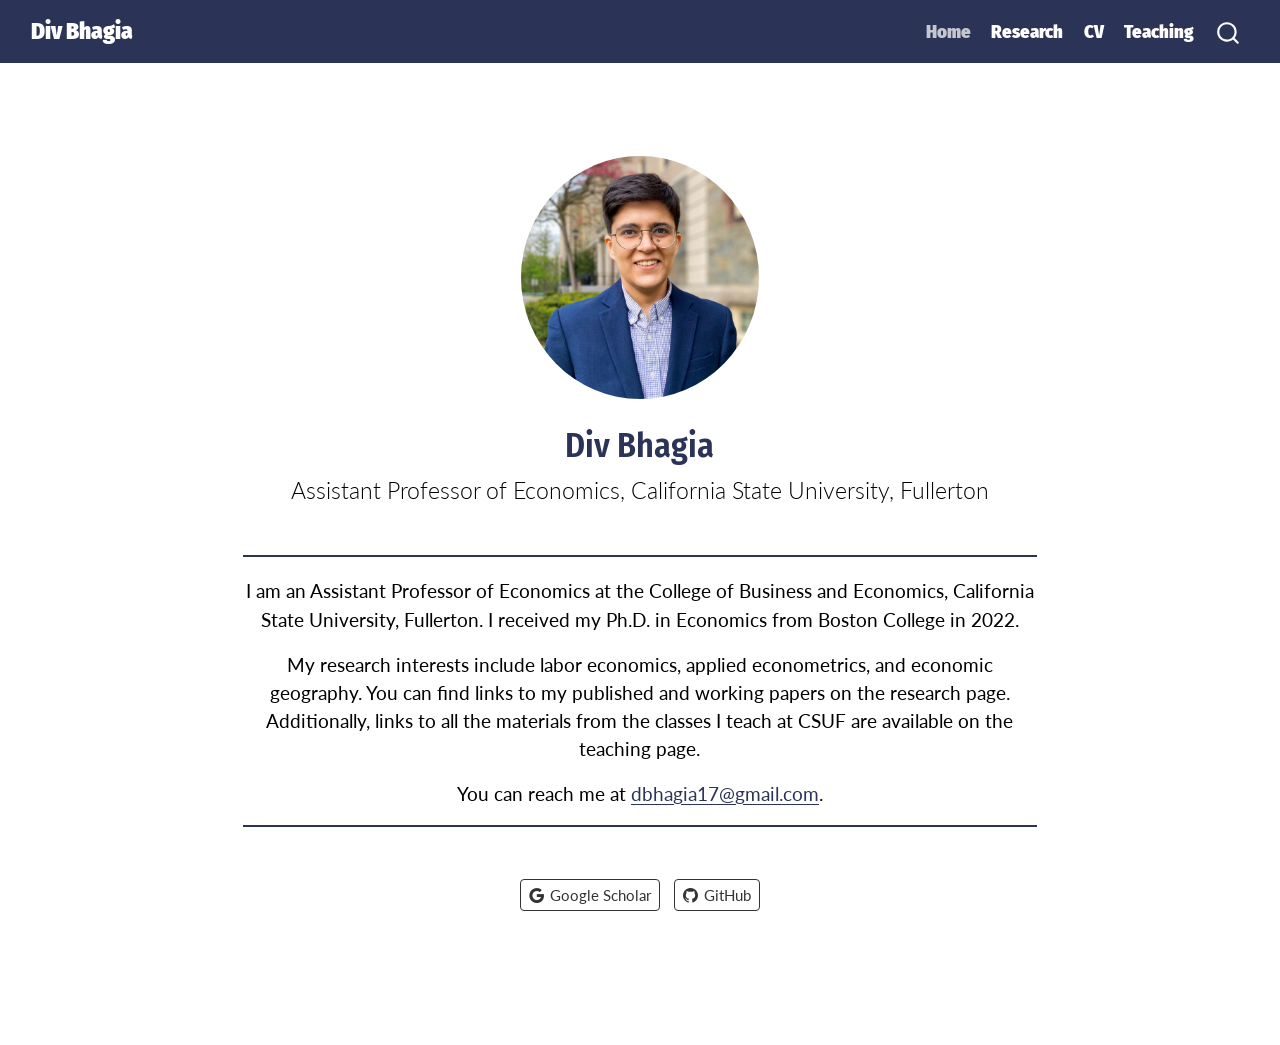
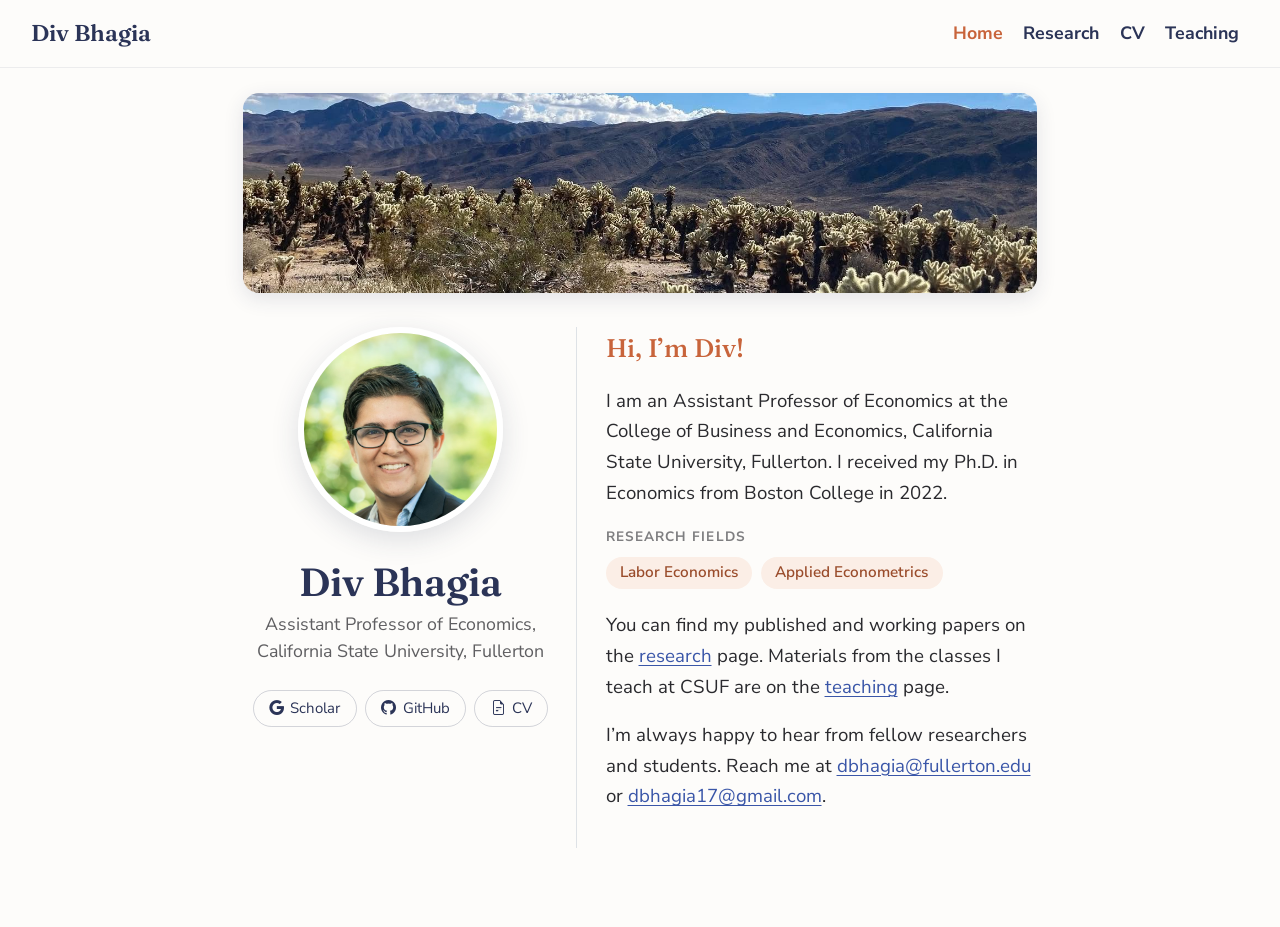
